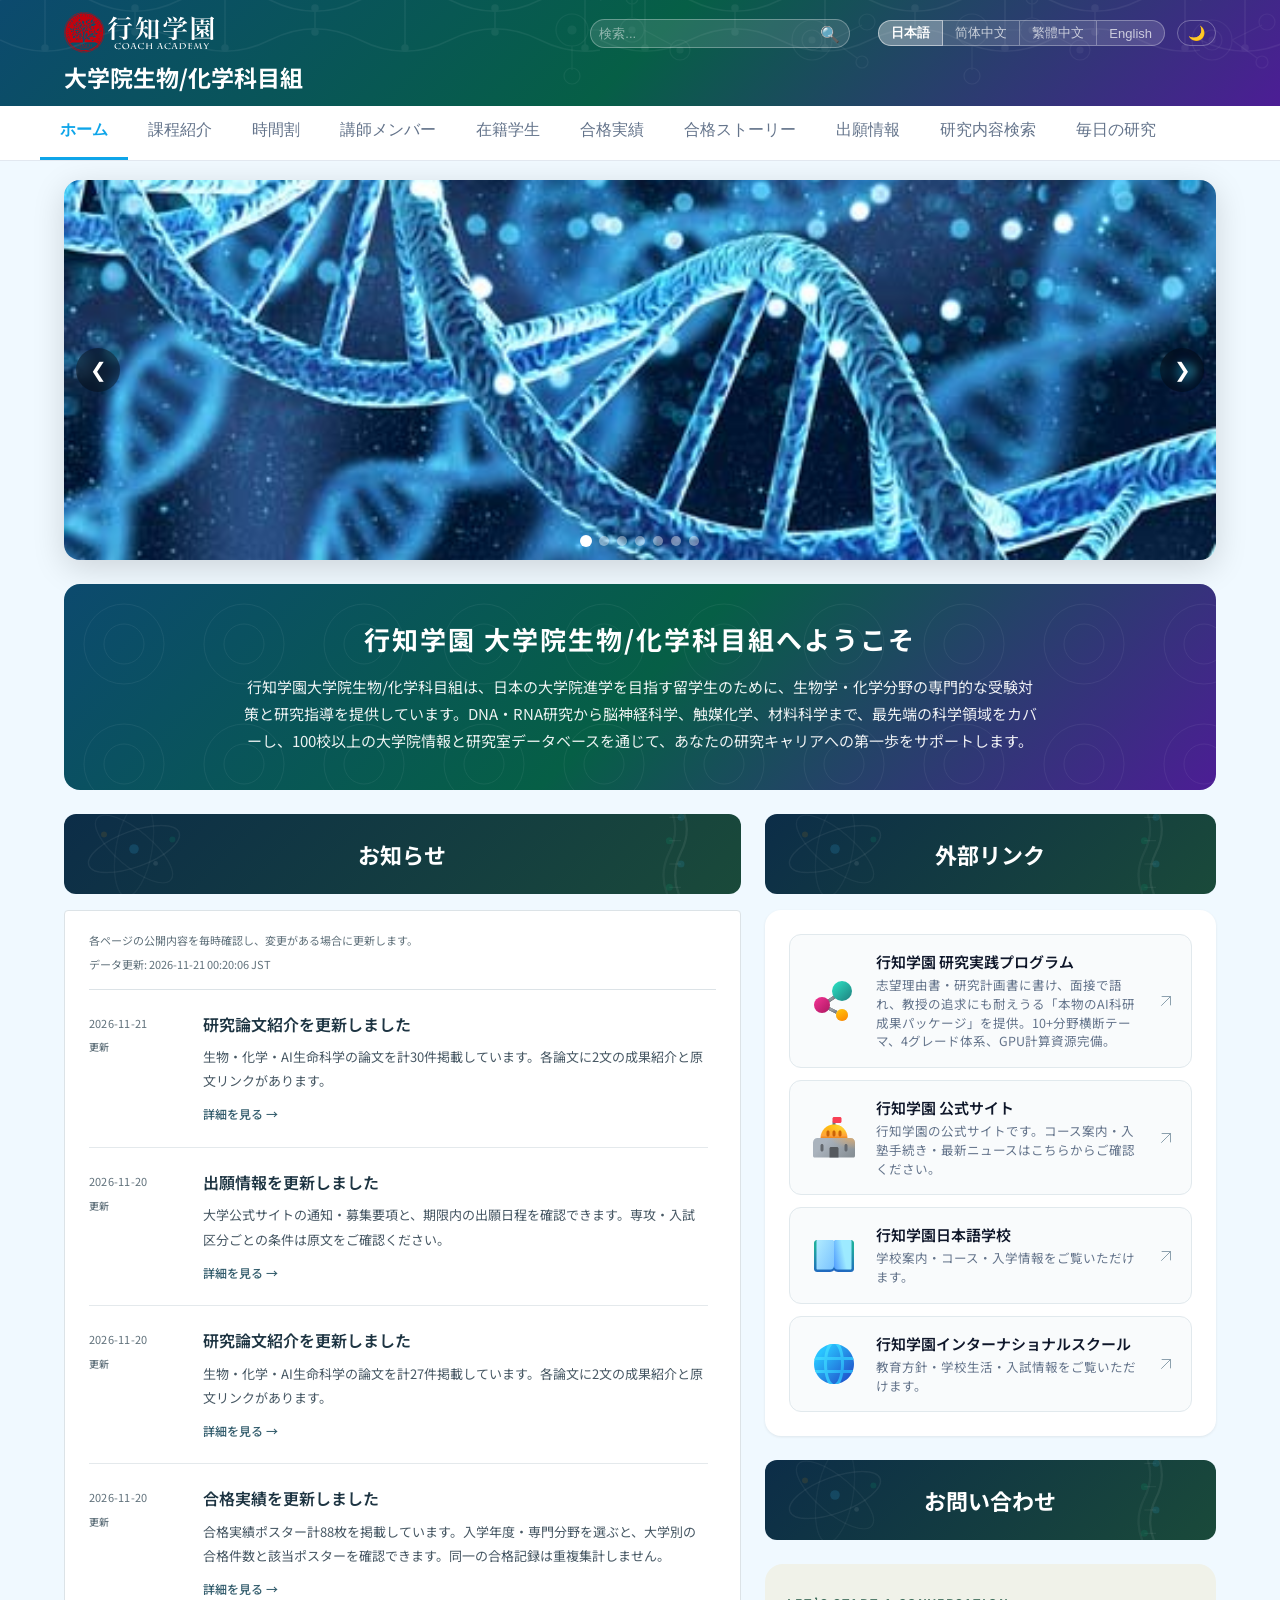
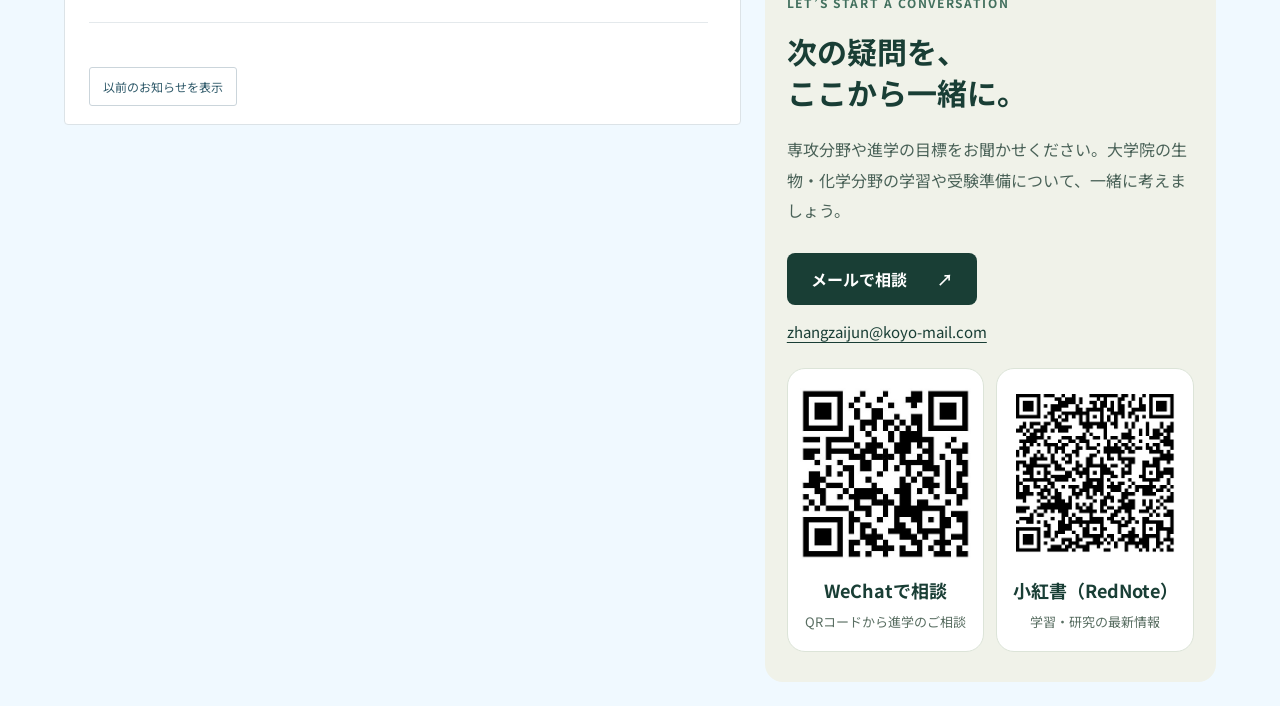
==== index.html @ c748a895 "Add consultation contacts below home external links" ====
<!DOCTYPE html>
<html lang="ja"><head><meta charset="utf-8"/><meta content="width=device-width,initial-scale=1.0" name="viewport"/><title>行知学園 大学院生物/化学科目組｜行知学园 日本理科大学院升学</title><meta name="description" content="行知学園（行知学园・Coach Academy）大学院生物/化学科目組は、日本の大学院進学を目指す留学生に、生物学・化学分野の受験対策と研究指導を提供しています。大学院・研究室情報、出願情報、合格実績を掲載。"/><link rel="canonical" href="https://daigakuin.coach-ai-assist.com/"/><meta property="og:type" content="website"/><meta property="og:site_name" content="行知学園 大学院生物/化学科目組"/><meta property="og:title" content="行知学園 大学院生物/化学科目組｜行知学园 日本理科大学院升学"/><meta property="og:description" content="行知学園（行知学园・Coach Academy）大学院生物/化学科目組は、日本の大学院進学を目指す留学生に、生物学・化学分野の受験対策と研究指導を提供しています。大学院・研究室情報、出願情報、合格実績を掲載。"/><meta property="og:url" content="https://daigakuin.coach-ai-assist.com/"/><meta property="og:locale" content="ja_JP"/><script type="application/ld+json">{"@context":"https://schema.org","@graph":[{"@type":"EducationalOrganization","@id":"https://coach-ac.co.jp/#organization","name":"行知学園","alternateName":["行知学园","Coach Academy"],"url":"https://coach-ac.co.jp/"},{"@type":"WebSite","@id":"https://daigakuin.coach-ai-assist.com/#website","name":"行知学園 大学院生物/化学科目組","alternateName":["行知学园大学院生物/化学科目组","行知学园 理科大学院","Coach Academy Graduate School Biology and Chemistry"],"url":"https://daigakuin.coach-ai-assist.com/","inLanguage":["ja","zh-CN","zh-TW","en"],"publisher":{"@id":"https://coach-ac.co.jp/#organization"}}]}</script><script async="" src="https://www.googletagmanager.com/gtag/js?id=G-49N4CREXRT"></script><script>window.dataLayer=window.dataLayer||[];function gtag(){dataLayer.push(arguments);}gtag('js',new Date());gtag('config','G-49N4CREXRT');</script><link href="https://fonts.googleapis.com" rel="preconnect"/><link crossorigin="" href="https://fonts.gstatic.com" rel="preconnect"/><link href="https://fonts.googleapis.com/css2?family=Noto+Sans+JP:wght@400;500;600;700&amp;family=Noto+Sans+SC:wght@400;500;600;700&amp;family=Noto+Sans+TC:wght@400;500;600;700&amp;display=swap" rel="stylesheet"/><style>*{margin:0;padding:0;box-sizing:border-box}body{font-family:"Noto Sans JP","Hiragino Kaku Gothic ProN","Yu Gothic","Meiryo",sans-serif;background:#f0f9ff;color:#1f2937;font-size:16px;padding-top:156px}.site-header{background:linear-gradient(135deg,#0c4a6e 0%,#065f46 50%,#4c1d95 100%);padding:12px calc(max(24px,(100vw - 1200px)/2 + 24px));display:flex;flex-wrap:wrap;align-items:center;position:fixed;top:0;left:0;right:0;z-index:100}
.site-header::before{content:'';position:absolute;top:-20px;left:0;width:100%;height:140%;pointer-events:none;opacity:.06;overflow:hidden;background-image:url("data:image/svg+xml,%3Csvg xmlns='http://www.w3.org/2000/svg' width='600' height='80' viewBox='0 0 600 80'%3E%3Cg fill='none' stroke='white' stroke-width='1.5'%3E%3Cpath d='M0,20 C30,5 60,5 90,20 C120,35 150,35 180,20 C210,5 240,5 270,20 C300,35 330,35 360,20 C390,5 420,5 450,20 C480,35 510,35 540,20 C570,5 600,5 630,20'/%3E%3Cpath d='M0,60 C30,75 60,75 90,60 C120,45 150,45 180,60 C210,75 240,75 270,60 C300,45 330,45 360,60 C390,75 420,75 450,60 C480,45 510,45 540,60 C570,75 600,75 630,60'/%3E%3Cline x1='45' y1='12' x2='45' y2='68'/%3E%3Cline x1='135' y1='28' x2='135' y2='52'/%3E%3Cline x1='225' y1='12' x2='225' y2='68'/%3E%3Cline x1='315' y1='28' x2='315' y2='52'/%3E%3Cline x1='405' y1='12' x2='405' y2='68'/%3E%3Cline x1='495' y1='28' x2='495' y2='52'/%3E%3Cline x1='585' y1='12' x2='585' y2='68'/%3E%3Ccircle cx='45' cy='12' r='3' fill='white'/%3E%3Ccircle cx='45' cy='68' r='3' fill='white'/%3E%3Ccircle cx='135' cy='28' r='3' fill='white'/%3E%3Ccircle cx='135' cy='52' r='3' fill='white'/%3E%3Ccircle cx='225' cy='12' r='3' fill='white'/%3E%3Ccircle cx='225' cy='68' r='3' fill='white'/%3E%3Ccircle cx='315' cy='28' r='3' fill='white'/%3E%3Ccircle cx='315' cy='52' r='3' fill='white'/%3E%3Ccircle cx='405' cy='12' r='3' fill='white'/%3E%3Ccircle cx='405' cy='68' r='3' fill='white'/%3E%3Ccircle cx='495' cy='28' r='3' fill='white'/%3E%3Ccircle cx='495' cy='52' r='3' fill='white'/%3E%3Ccircle cx='585' cy='12' r='3' fill='white'/%3E%3Ccircle cx='585' cy='68' r='3' fill='white'/%3E%3C/g%3E%3C/svg%3E");background-repeat:repeat-x;background-size:600px 80px}
.site-header::after{content:'';position:absolute;top:-10px;right:0;width:60%;height:140%;pointer-events:none;opacity:.05;overflow:hidden;background-image:url("data:image/svg+xml,%3Csvg xmlns='http://www.w3.org/2000/svg' width='400' height='100' viewBox='0 0 400 100'%3E%3Cg fill='none' stroke='white' stroke-width='1.2'%3E%3Ccircle cx='60' cy='40' r='16'/%3E%3Ccircle cx='60' cy='40' r='4' fill='white'/%3E%3Cline x1='76' y1='40' x2='110' y2='40'/%3E%3Ccircle cx='120' cy='40' r='12'/%3E%3Ccircle cx='120' cy='40' r='3' fill='white'/%3E%3Cline x1='120' y1='28' x2='120' y2='10'/%3E%3Ccircle cx='120' cy='8' r='6'/%3E%3Cline x1='132' y1='40' x2='160' y2='55'/%3E%3Ccircle cx='168' cy='60' r='10'/%3E%3Ccircle cx='168' cy='60' r='3' fill='white'/%3E%3Cline x1='60' y1='56' x2='60' y2='80'/%3E%3Ccircle cx='60' cy='86' r='8'/%3E%3Ccircle cx='300' cy='50' r='20'/%3E%3Ccircle cx='300' cy='50' r='10'/%3E%3Ccircle cx='300' cy='50' r='3' fill='white'/%3E%3Cline x1='320' y1='50' x2='350' y2='35'/%3E%3Ccircle cx='355' cy='32' r='8'/%3E%3Cline x1='320' y1='50' x2='345' y2='68'/%3E%3Ccircle cx='350' cy='72' r='6'/%3E%3C/g%3E%3C/svg%3E");background-repeat:repeat-x;background-size:400px 100px}
.site-header-logo{height:42px;flex-shrink:0;position:relative;z-index:1}.site-header-logo img{height:100%;width:auto}
.site-title{color:#fff;font-size:23px;font-weight:700;white-space:nowrap;position:relative;z-index:1;width:100%;order:10;margin-top:6px;flex-shrink:0}
.site-header-right{display:flex;align-items:center;gap:12px;margin-left:auto;flex-shrink:0;position:relative;z-index:1}.lang-toggle-group{display:flex;gap:0}.lang-toggle{background:rgba(255,255,255,.15);color:rgba(255,255,255,.7);border:1px solid rgba(255,255,255,.3);padding:3px 12px;cursor:pointer;font-size:13px;transition:all .2s}.lang-toggle:first-child{border-radius:20px 0 0 20px}.lang-toggle:last-child{border-radius:0 20px 20px 0}.lang-toggle:not(:first-child){border-left:none}.lang-toggle.active{background:rgba(255,255,255,.35);color:#fff;font-weight:600;border-color:rgba(255,255,255,.5)}.nav-search-wrap{display:flex;align-items:center;position:relative}.nav-search-box{position:relative;display:flex;align-items:center}.nav-search-input{width:260px;padding:6px 19px 6px 8px;border:1px solid rgba(255,255,255,.3);border-radius:20px;font-size:13px;background:rgba(255,255,255,.12);color:#fff;transition:all .25s;outline:none}.nav-search-input::placeholder{color:rgba(255,255,255,.5)}.nav-search-input:focus{border-color:rgba(255,255,255,.5);background:rgba(255,255,255,.2);width:260px}.nav-search-icon{position:absolute;right:8px;top:50%;transform:translateY(-50%);color:rgba(255,255,255,.5);pointer-events:none;font-size:13px}.nav-search-clear{position:absolute;right:32px;top:50%;transform:translateY(-50%);color:rgba(255,255,255,.5);cursor:pointer;font-size:14px;display:none;background:none;border:none;padding:2px}.nav-search-clear.visible{display:block}.search-results-panel{display:none;position:fixed;top:156px;right:24px;width:480px;max-height:70vh;background:#fff;border-radius:12px;box-shadow:0 8px 32px rgba(0,0,0,.15);z-index:200;overflow:hidden}.search-results-panel.active{display:block}.search-results-header{padding:12px 16px;background:#f8fafc;border-bottom:1px solid #e2e8f0;display:flex;justify-content:space-between;align-items:center;font-size:14px;color:#64748b}.search-results-body{max-height:55vh;overflow-y:auto;padding:8px}.search-result-item{padding:12px 14px;border-radius:8px;cursor:pointer;transition:background .15s;border-left:3px solid transparent}.search-result-item:hover{background:#f0f9ff;border-left-color:#0ea5e9}.search-result-title{font-size:15px;font-weight:600;color:#0c4a6e}.search-result-sub{font-size:13px;color:#64748b;margin-top:2px}.search-result-tag{display:inline-block;font-size:11px;padding:2px 8px;border-radius:8px;margin-right:4px}.search-result-tag.tab-tag{background:#e0f2fe;color:#0369a1}.search-google-btn{display:flex;align-items:center;justify-content:center;gap:8px;padding:12px 16px;background:#f8fafc;border-top:1px solid #e2e8f0;cursor:pointer;color:#0369a1;font-size:14px;font-weight:500;transition:background .15s}.search-google-btn:hover{background:#e0f2fe}.search-no-result{padding:24px;text-align:center;color:#94a3b8;font-size:15px}.nav-bar{background:#fff;border-bottom:1px solid #e2e8f0;display:flex;justify-content:center;align-items:center;position:fixed;top:104px;left:0;right:0;z-index:99;padding:0 24px}.nav-inner{display:flex;align-items:center;width:100%;max-width:1200px}.nav-tab{padding:16px 20px;border:none;background:none;cursor:pointer;font-size:16px;color:#64748b;border-bottom:3px solid transparent;white-space:nowrap;transition:color .2s}.nav-tab.active{color:#0ea5e9;border-bottom-color:#0ea5e9;font-weight:600}.section{display:none;padding:24px;max-width:1200px;margin:0 auto}.section.active{display:block}.section-hero{background:linear-gradient(135deg,#0ea5e9,#10b981);color:#fff;padding:40px 24px;text-align:center;border-radius:16px;margin-bottom:24px}.section-hero h2{font-size:32px}.sub-tabs{display:flex;gap:8px;margin-bottom:0;position:sticky;top:156px;z-index:50;background:#f0f9ff;padding:12px 0 8px;margin-left:-24px;margin-right:-24px;padding-left:24px;padding-right:24px}.sub-tab{padding:10px 24px;border:2px solid #e2e8f0;background:#fff;border-radius:20px;cursor:pointer;font-size:16px}.sub-tab.active{background:#0ea5e9;color:#fff;border-color:#0ea5e9}.info-card{background:#fff;border-radius:12px;padding:24px;margin-bottom:16px;box-shadow:0 1px 3px rgba(0,0,0,.08)}.info-card h3{font-size:20px;color:#0c4a6e;margin-bottom:12px}.info-card p{color:#475569;line-height:1.7;font-size:16px}.info-grid{display:grid;grid-template-columns:repeat(auto-fit,minmax(250px,1fr));gap:16px;margin-top:16px}.info-box{background:#f0f9ff;padding:16px;border-radius:10px;border-left:4px solid #0ea5e9}.info-box.green{background:#f0fdf4;border-left-color:#10b981}.info-box.purple{background:#faf5ff;border-left-color:#8b5cf6}.info-box.amber{background:#fffbeb;border-left-color:#f59e0b}.info-box-title{font-weight:600;color:#0c4a6e;margin-bottom:8px;font-size:15px}.course-list{display:flex;flex-wrap:wrap;gap:8px;margin-top:12px}.course-chip{background:#e0f2fe;color:#0369a1;padding:8px 16px;border-radius:16px;font-size:15px}.schedule-group{margin-bottom:24px}.schedule-group-title{font-size:18px;color:#0c4a6e;padding:10px 16px;background:#e0f2fe;border-radius:8px;margin-bottom:8px}.schedule-table{width:100%;border-collapse:collapse;background:#fff;overflow:hidden}.schedule-table th{background:#0ea5e9;color:#fff;padding:12px 14px;text-align:left;font-size:15px}.schedule-table td{padding:10px 14px;border-bottom:1px solid #f1f5f9;font-size:15px}.app-controls{background:#f0f9ff;padding:14px 16px;border-radius:12px;margin-bottom:16px;position:sticky;top:156px;z-index:50}.search-input{width:100%;padding:12px 18px;border:2px solid #bae6fd;border-radius:10px;font-size:16px;margin-bottom:12px}.search-input:focus{outline:none;border-color:#0ea5e9}.filter-row{display:flex;gap:8px;flex-wrap:wrap;margin-bottom:8px}.filter-btn{padding:8px 16px;border:1px solid #e2e8f0;background:#fff;border-radius:16px;cursor:pointer;font-size:15px}.filter-btn.active{background:#0ea5e9;color:#fff;border-color:#0ea5e9}.sort-row{display:flex;gap:8px;align-items:center;font-size:15px;color:#64748b}.sort-btn{padding:6px 14px;border:1px solid #e2e8f0;background:#fff;border-radius:12px;cursor:pointer;font-size:14px}.sort-btn.active{background:#0c4a6e;color:#fff}.cards-grid{display:grid;grid-template-columns:repeat(3,1fr);gap:16px}.app-card{background:#fff;border-radius:12px;padding:20px;cursor:pointer;border-left:4px solid #0ea5e9;box-shadow:0 1px 3px rgba(0,0,0,.06);transition:all .2s;position:relative}.app-card-upd{position:absolute;top:10px;right:10px;font-size:11px;background:#dcfce7;color:#166534;padding:2px 8px;border-radius:8px;cursor:default}.app-card-upd:hover .upd-tooltip{display:block}.upd-tooltip{display:none;position:absolute;top:100%;right:0;margin-top:4px;background:#1e293b;color:#fff;font-size:11px;padding:4px 10px;border-radius:6px;white-space:nowrap;z-index:10}.app-card:hover{box-shadow:0 4px 12px rgba(0,0,0,.1);transform:translateY(-2px)}.app-card.pinned{border-left-color:#f59e0b;background:linear-gradient(135deg,#fffbeb,#fff 40%)}.app-card-uni{font-size:20px;font-weight:700;color:#0c4a6e}.app-card-dept{font-size:15px;color:#64748b;margin:4px 0 8px}.app-card-tags{display:flex;gap:6px;flex-wrap:wrap;margin-bottom:10px}.app-card-tag{font-size:13px;padding:4px 10px;border-radius:10px}.tag-cat{background:#e0f2fe;color:#0369a1}.tag-exam{background:#faf5ff;color:#6d28d9}.tag-type{background:#f0fdf4;color:#166534}.app-card-deadline{font-size:15px;color:#64748b}.app-card-deadline strong{color:#0ea5e9}.pin-badge{font-size:12px;background:#fef3c7;color:#92400e;padding:2px 8px;border-radius:10px;margin-left:8px}.result-bar{font-size:16px;color:#64748b;margin-bottom:12px}.modal-overlay{display:none;position:fixed;inset:0;background:rgba(0,0,0,.5);z-index:200;justify-content:center;align-items:center;padding:20px;overflow-y:auto}.modal-overlay.active{display:flex}.modal-container{background:#fff;border-radius:16px;max-width:900px;width:100%;max-height:90vh;display:flex;flex-direction:column;overflow:hidden}.modal-head{background:linear-gradient(135deg,#0c4a6e,#065f46);color:#fff;padding:20px 24px;border-radius:16px 16px 0 0;display:flex;justify-content:space-between;align-items:flex-start;flex-shrink:0;position:sticky;top:0;z-index:10}.modal-uni{font-size:22px;font-weight:700}.modal-dept{font-size:16px;opacity:.85;margin-top:4px}.modal-close{background:none;border:none;color:#fff;font-size:24px;cursor:pointer}.modal-body{padding:20px 24px;overflow-y:auto;flex:1}.modal-footer{flex-shrink:0;padding:16px 24px;border-top:1px solid #e2e8f0;background:#fff;border-radius:0 0 16px 16px}.modal-section{margin-bottom:20px}.modal-section-title{font-size:17px;font-weight:600;color:#0c4a6e;margin-bottom:10px;padding-bottom:6px;border-bottom:2px solid #e0f2fe}.modal-grid{display:grid;grid-template-columns:repeat(auto-fill,minmax(120px,1fr));gap:10px}.modal-date-item{text-align:center;padding:8px;background:#f8fafc;border-radius:8px}.modal-date-label{font-size:13px;color:#94a3b8}.modal-date-value{font-size:16px;font-weight:600;color:#0c4a6e;margin-top:4px}.requirement-text{padding:12px 16px;border-radius:8px;font-size:16px;line-height:1.6}.language-circles{display:flex;gap:8px;margin-top:8px}.lang-circle{padding:6px 14px;border-radius:12px;font-size:14px;background:#fee2e2;color:#991b1b}.lang-circle.available{background:#dcfce7;color:#166534}.checklist{display:flex;flex-wrap:wrap;gap:8px}.checklist-item{display:flex;align-items:center;gap:6px;padding:8px 14px;background:#f8fafc;border-radius:8px;font-size:15px}.checklist-icon{width:20px;height:20px;border-radius:50%;display:flex;align-items:center;justify-content:center;font-size:11px;font-weight:700}.checklist-icon.yes{background:#dcfce7;color:#166534}.checklist-icon.no{background:#fee2e2;color:#991b1b}.link-button{background:linear-gradient(135deg,#0ea5e9,#0369a1);color:#fff;border:none;padding:14px 24px;border-radius:10px;cursor:pointer;font-size:16px;width:100%}.modal-lang-bar{flex-shrink:0;padding:12px 24px;background:#f8fafc;border-bottom:1px solid #e2e8f0;display:flex;justify-content:center}.lang-toggle-wrap{display:flex;justify-content:center;margin-bottom:0}.lang-btn{padding:8px 18px;border:1px solid #e2e8f0;background:#fff;cursor:pointer;font-size:15px}.lang-btn:first-child{border-radius:8px 0 0 8px}.lang-btn:last-child{border-radius:0 8px 8px 0}.lang-btn.active{background:#0ea5e9;color:#fff;border-color:#0ea5e9}.ref-section{background:#fffbeb;border-radius:10px;padding:16px}.ref-notice{font-size:12px;color:#92400e;margin-bottom:10px}.exam-req-list,.app-list{display:flex;flex-direction:column;gap:6px}.exam-req-item,.app-list-item,.app-doc-item{font-size:15px;line-height:1.6;padding:4px 0}.app-list-num{display:inline-block;width:22px;height:22px;background:#e0f2fe;color:#0369a1;border-radius:50%;text-align:center;line-height:22px;font-size:11px;margin-right:8px}.app-doc-icon{margin-right:6px}.app-doc-item.optional{color:#94a3b8}.notice-list{display:flex;flex-direction:column;gap:12px}.notice-item{background:#fff;border-radius:12px;padding:16px 20px;box-shadow:0 1px 3px rgba(0,0,0,.08);border-left:4px solid #0ea5e9;transition:all .2s}.notice-item:hover{box-shadow:0 4px 12px rgba(0,0,0,.1)}.notice-item.new{border-left-color:#f59e0b;background:linear-gradient(135deg,#fffbeb,#fff 30%)}.notice-date{font-size:13px;color:#94a3b8;margin-bottom:4px}.notice-title{font-size:16px;font-weight:600;color:#0c4a6e;margin-bottom:6px}.notice-body{font-size:14px;color:#475569;line-height:1.6}.notice-tag{display:inline-block;font-size:11px;padding:2px 8px;border-radius:8px;margin-right:6px;margin-bottom:4px}.notice-tag.update{background:#dcfce7;color:#166534}.notice-tag.new{background:#fef3c7;color:#92400e}.notice-tag.info{background:#e0f2fe;color:#0369a1}.exam-flow{display:flex;align-items:stretch;gap:0;margin:16px 0;overflow-x:auto;padding-bottom:8px}.exam-flow-step{flex:1;min-width:120px;text-align:center;position:relative;padding:12px 16px 12px 8px;display:flex;flex-direction:column;align-items:center}.exam-flow-step::after{content:"\2192";position:absolute;right:-4px;top:50%;transform:translateY(-50%);color:#0ea5e9;font-size:22px;font-weight:700;z-index:1}.exam-flow-step:last-child::after{display:none}.exam-flow-icon{font-size:28px;margin-bottom:6px}.exam-flow-title{font-size:14px;font-weight:600;color:#0c4a6e;margin-bottom:4px}.exam-flow-date{font-size:13px;color:#0ea5e9;font-weight:600;margin-bottom:6px}.exam-flow-desc{font-size:13px;color:#475569;line-height:1.5}.service-grid{display:grid;grid-template-columns:repeat(auto-fill,minmax(280px,1fr));gap:12px;margin-top:16px}.service-item{background:#fff;border-radius:10px;padding:16px;border-left:4px solid #0ea5e9;box-shadow:0 1px 3px rgba(0,0,0,.06);display:flex;align-items:flex-start;gap:12px}.service-item .svc-num{width:28px;height:28px;background:#0ea5e9;color:#fff;border-radius:50%;display:flex;align-items:center;justify-content:center;font-weight:700;font-size:14px;flex-shrink:0}.service-item .svc-text{font-size:15px;font-weight:600;color:#0c4a6e}.annual-plan{overflow-x:auto;padding:16px 0}.ap-timeline{position:relative;min-width:900px}.ap-months{display:flex;align-items:center;border-bottom:2px solid #94a3b8;padding-bottom:8px;margin-bottom:12px}.ap-month{flex:1;text-align:center;font-size:13px;font-weight:600;color:#475569;position:relative}.ap-month::after{content:'';position:absolute;bottom:-10px;left:50%;width:8px;height:8px;background:#94a3b8;border-radius:50%;transform:translateX(-50%)}.ap-month.exam{color:#dc2626;font-weight:700;font-size:14px}.ap-month.exam::after{background:#dc2626}.ap-rows{display:flex;flex-direction:column;gap:6px}.ap-row{display:flex;align-items:center;height:28px;position:relative}.ap-bar{position:absolute;height:22px;border-radius:11px;font-size:11px;font-weight:500;display:flex;align-items:center;justify-content:center;color:#fff;white-space:nowrap;padding:0 8px}.ap-bar.gray{background:#9ca3af}.ap-bar.blue{background:#0ea5e9}.ap-bar.green{background:#10b981}.ap-bar.purple{background:#8b5cf6}.ap-bar.amber{background:#f59e0b}.ap-bar.red{background:#ef4444}.ap-bar.outline{background:#fff;border:1.5px solid #94a3b8;color:#475569}.ap-bar.pink{background:#ec4899}.ap-section-label{font-size:11px;color:#64748b;margin:8px 0 4px;font-weight:600}.story-tabs{display:flex;gap:8px;margin-bottom:20px;position:sticky;top:156px;z-index:50;background:#f0f9ff;padding:12px 0 8px;margin-left:-24px;margin-right:-24px;padding-left:24px;padding-right:24px}.story-tab{padding:10px 24px;border:2px solid #e2e8f0;background:#fff;border-radius:20px;cursor:pointer;font-size:16px}.story-tab.active{background:#0ea5e9;color:#fff;border-color:#0ea5e9}.articles-grid{display:grid;grid-template-columns:repeat(auto-fill,minmax(min(320px,100%),1fr));gap:16px}.article-card{background:#fff;border-radius:12px;overflow:hidden;box-shadow:0 1px 3px rgba(0,0,0,.08);transition:all .2s;cursor:pointer;text-decoration:none;color:inherit;display:block;max-width:100%}.article-card:hover{box-shadow:0 4px 12px rgba(0,0,0,.12);transform:translateY(-2px)}.article-card-body{padding:16px}.article-card-title{font-size:16px;font-weight:600;color:#0c4a6e;margin-bottom:8px;line-height:1.5}.article-card-desc{font-size:13px;color:#64748b;line-height:1.5}.article-card-icon{font-size:32px;text-align:center;padding:20px;background:linear-gradient(135deg,#f0f9ff,#e0f2fe)}.videos-grid{display:grid;grid-template-columns:repeat(auto-fill,minmax(360px,1fr));gap:20px}.video-card{background:#fff;border-radius:12px;overflow:hidden;box-shadow:0 1px 3px rgba(0,0,0,.08)}.video-card iframe{width:100%;aspect-ratio:16/9;border:none}.video-card-body{padding:12px 16px}.video-card-title{font-size:15px;font-weight:600;color:#0c4a6e}
.dark-toggle{background:none;border:1px solid rgba(255,255,255,.3);color:#fff;padding:4px 10px;border-radius:16px;cursor:pointer;font-size:14px;position:relative;z-index:1}
body.dark{background:#0f172a;color:#e2e8f0}
body.dark .info-card,body.dark .app-card,body.dark .instructor-card,body.dark .honor-card,body.dark .notice-item,body.dark .article-card,body.dark .video-card,body.dark .service-item,body.dark .modal-container,body.dark .modal-body,body.dark .modal-footer{background:#1e293b;color:#e2e8f0}
body.dark .nav-bar{background:#1e293b;border-color:#334155}
body.dark .sub-tabs,body.dark .story-tabs,body.dark .app-controls,body.dark .chip-row{background:#0f172a}
body.dark #research-main-tabs,body.dark #research-bio-filters,body.dark #research-chem-filters{background:#0f172a}
body.dark .sub-tab,body.dark .story-tab,body.dark .filter-btn,body.dark .sort-btn,body.dark .chip,body.dark .lang-btn{background:#1e293b;color:#e2e8f0;border-color:#334155}
body.dark .nav-tab{color:#94a3b8}
body.dark .nav-tab.active{color:#38bdf8}
body.dark .section-hero{opacity:.9}
body.dark .schedule-table td{border-color:#334155;color:#e2e8f0}
body.dark .app-card-uni,body.dark .info-card h3,body.dark .instructor-name,body.dark .modal-section-title,body.dark .article-card-title,body.dark .video-card-title,.dark .notice-title{color:#38bdf8}
body.dark .search-input{background:#1e293b;color:#e2e8f0;border-color:#334155}
body.dark .modal-lang-bar{background:#1e293b;border-color:#334155}
body.dark .modal-head{opacity:.95}
body.dark .checklist-item{background:#1e293b}

.card-bottom-row{display:flex;align-items:center;justify-content:space-between;margin-top:8px}
.countdown{font-size:12px;color:#ef4444;font-weight:600;margin-top:4px}
.compare-bar{position:fixed;bottom:0;left:0;right:0;background:#1e293b;color:#fff;padding:12px 24px;display:none;align-items:center;justify-content:center;gap:16px;z-index:300;box-shadow:0 -4px 12px rgba(0,0,0,.2)}
.compare-bar.active{display:flex}
.compare-bar button{padding:8px 20px;border-radius:8px;border:none;cursor:pointer;font-size:14px;font-weight:600}
.compare-bar .compare-go{background:#0ea5e9;color:#fff}
.compare-bar .compare-clear{background:#475569;color:#fff}
.compare-modal{display:none;position:fixed;inset:0;background:rgba(0,0,0,.6);z-index:400;justify-content:center;align-items:center;padding:20px}
.compare-modal.active{display:flex}
.compare-table-wrap{background:#fff;border-radius:16px;max-width:95vw;max-height:85vh;overflow:auto;padding:24px}
body.dark .compare-table-wrap{background:#1e293b}
.compare-table{border-collapse:collapse;width:100%;min-width:600px}
.compare-table th{background:#0c4a6e;color:#fff;padding:10px 14px;text-align:left;font-size:14px;position:sticky;top:0}
.compare-table td{padding:10px 14px;border-bottom:1px solid #e2e8f0;font-size:14px;vertical-align:top}
body.dark .compare-table td{border-color:#334155}
.instructor-grid{display:grid;grid-template-columns:repeat(auto-fill,minmax(280px,1fr));gap:16px}.instructor-card{background:#fff;border-radius:12px;padding:20px;box-shadow:0 1px 3px rgba(0,0,0,.06)}.instructor-card.featured{border:2px solid #f59e0b;background:linear-gradient(135deg,#fffbeb,#fff);grid-column:1/-1}.instructor-name{font-size:20px;font-weight:700;color:#0c4a6e}.instructor-uni{font-size:15px;color:#64748b;margin-top:4px}.instructor-bio{font-size:15px;color:#475569;margin-top:8px;line-height:1.6}.honor-grid{display:grid;grid-template-columns:repeat(auto-fill,minmax(200px,1fr));gap:16px}.honor-card{background:#fff;border-radius:12px;overflow:hidden;box-shadow:0 1px 3px rgba(0,0,0,.06);text-align:center}.honor-img{width:100%;height:200px;object-fit:cover}.honor-name{font-weight:600;padding:10px;color:#0c4a6e;font-size:16px}.honor-uni{font-size:14px;color:#64748b;padding:0 8px 12px}.empty-msg{text-align:center;padding:40px;color:#94a3b8;font-size:18px}.chip-row{display:flex;gap:6px;margin-bottom:12px;position:sticky;top:220px;z-index:49;background:#f0f9ff;padding:8px 0 8px;margin-left:-24px;margin-right:-24px;padding-left:24px;padding-right:24px}.chip{padding:7px 14px;border:1px solid #e2e8f0;background:#fff;border-radius:14px;cursor:pointer;font-size:14px}.chip.active{background:#0ea5e9;color:#fff;border-color:#0ea5e9}
.course-hero{background:linear-gradient(135deg,#0c4a6e,#065f46);color:#fff;padding:32px 28px;border-radius:16px;margin-bottom:28px;position:relative;overflow:hidden}
.course-hero::after{display:none}
.course-hero h3{font-size:30px;margin-bottom:4px;position:relative;z-index:1}
.course-hero .subtitle{font-size:14px;opacity:.7;margin-bottom:16px;position:relative;z-index:1}
.course-hero p{font-size:17px;line-height:1.8;text-align:justify}
.highlights-row{display:grid;grid-template-columns:repeat(4,1fr);gap:16px;margin-bottom:28px}

.highlight-card{background:#fff;border-radius:14px;padding:20px;box-shadow:0 2px 8px rgba(0,0,0,.05);text-align:center;transition:transform .2s}
.highlight-card:hover{transform:translateY(-3px);box-shadow:0 6px 16px rgba(0,0,0,.1)}
.highlight-icon{font-size:28px;margin-bottom:10px}
.highlight-label{font-size:15px;font-weight:600;color:#0c4a6e;margin-bottom:8px}
.highlight-text{font-size:14px;color:#475569;line-height:1.6}
.courses-section{margin-bottom:28px}
.courses-section h4{font-size:18px;color:#0c4a6e;margin-bottom:16px;padding-left:12px;border-left:4px solid #0ea5e9}
.course-grid{display:grid;grid-template-columns:repeat(auto-fill,minmax(280px,1fr));gap:14px}
.course-item{background:#fff;border-radius:12px;padding:18px 20px;box-shadow:0 1px 4px rgba(0,0,0,.06);border-top:3px solid #0ea5e9;transition:all .2s}
.course-item:hover{box-shadow:0 4px 12px rgba(0,0,0,.1);transform:translateY(-2px)}
.course-item.past-q{border-top-color:#10b981}
.course-item-name{font-size:17px;font-weight:600;color:#0c4a6e;margin-bottom:8px}
.course-item-desc{font-size:15px;color:#64748b;line-height:1.7}

.students-container{max-width:800px;margin:0 auto}
.students-banner{background:linear-gradient(135deg,#0c4a6e,#065f46);border-radius:20px;padding:48px 40px;color:#fff;text-align:center;margin-bottom:32px;position:relative;overflow:hidden}
.students-banner::before{content:'';position:absolute;top:-60px;right:-60px;width:200px;height:200px;background:rgba(255,255,255,.05);border-radius:50%}
.students-banner::after{content:'';position:absolute;bottom:-40px;left:-40px;width:160px;height:160px;background:rgba(255,255,255,.04);border-radius:50%}
.students-banner h3{font-size:22px;margin-bottom:8px;opacity:.85;font-weight:400}
.students-total{font-size:64px;font-weight:800;margin:12px 0}
.students-total-label{font-size:16px;opacity:.7}
.students-cards{display:grid;grid-template-columns:1fr 1fr;gap:20px}
.student-stat-card{background:#fff;border-radius:16px;padding:32px 24px;text-align:center;box-shadow:0 4px 16px rgba(0,0,0,.06);position:relative;overflow:hidden;transition:transform .2s}
.student-stat-card:hover{transform:translateY(-4px);box-shadow:0 8px 24px rgba(0,0,0,.1)}
.student-stat-card.bio{border-bottom:4px solid #0ea5e9}
.student-stat-card.bio .student-stat-icon{background:linear-gradient(135deg,#e0f2fe,#bae6fd);color:#0369a1}
.student-stat-card.chem{border-bottom:4px solid #8b5cf6}
.student-stat-card.chem .student-stat-icon{background:linear-gradient(135deg,#ede9fe,#ddd6fe);color:#6d28d9}
.student-stat-icon{width:56px;height:56px;border-radius:14px;display:flex;align-items:center;justify-content:center;font-size:28px;margin:0 auto 16px}
.student-stat-label{font-size:16px;font-weight:600;color:#334155;margin-bottom:8px}
.student-stat-num{font-size:48px;font-weight:800;line-height:1}
.student-stat-card.bio .student-stat-num{color:#0ea5e9}
.student-stat-card.chem .student-stat-num{color:#8b5cf6}
.student-stat-unit{font-size:16px;color:#94a3b8;margin-top:4px}

.honor-img{cursor:pointer;transition:transform .2s}
.honor-img:hover{transform:scale(1.03)}
.lightbox-overlay{display:none;position:fixed;inset:0;background:rgba(0,0,0,.85);z-index:300;justify-content:center;align-items:center;cursor:pointer}
.lightbox-overlay.active{display:flex}
.lightbox-overlay img{max-width:90vw;max-height:90vh;object-fit:contain;border-radius:8px;box-shadow:0 8px 32px rgba(0,0,0,.4)}
.lightbox-close{position:fixed;top:20px;right:24px;color:#fff;font-size:32px;cursor:pointer;z-index:301;background:rgba(0,0,0,.4);width:44px;height:44px;border-radius:50%;display:flex;align-items:center;justify-content:center}

.nav-search-wrap{display:flex;align-items:center;margin-left:auto;padding:6px 16px 6px 0;gap:8px;flex-shrink:0;position:relative}
.nav-search-box{position:relative;display:flex;align-items:center}


.nav-search-icon{position:absolute;right:10px;top:50%;transform:translateY(-50%);color:#94a3b8;pointer-events:none;font-size:16px}
.nav-search-clear{position:absolute;right:32px;top:50%;transform:translateY(-50%);color:#94a3b8;cursor:pointer;font-size:14px;display:none;background:none;border:none;padding:2px}
.nav-search-clear.visible{display:block}
.search-results-panel{display:none;position:fixed;top:108px;right:16px;width:480px;max-height:70vh;background:#fff;border-radius:12px;box-shadow:0 8px 32px rgba(0,0,0,.15);z-index:200;overflow:hidden}
.search-results-panel.active{display:block}
.search-results-header{padding:12px 16px;background:#f8fafc;border-bottom:1px solid #e2e8f0;display:flex;justify-content:space-between;align-items:center;font-size:14px;color:#64748b}
.search-results-body{max-height:55vh;overflow-y:auto;padding:8px}
.search-result-item{padding:12px 14px;border-radius:8px;cursor:pointer;transition:background .15s;border-left:3px solid transparent}
.search-result-item:hover{background:#f0f9ff;border-left-color:#0ea5e9}
.search-result-title{font-size:15px;font-weight:600;color:#0c4a6e}
.search-result-sub{font-size:13px;color:#64748b;margin-top:2px}
.search-result-tag{display:inline-block;font-size:11px;padding:2px 8px;border-radius:8px;margin-right:4px}
.search-result-tag.tab-tag{background:#e0f2fe;color:#0369a1}
.search-google-btn{display:flex;align-items:center;justify-content:center;gap:8px;padding:12px 16px;background:#f8fafc;border-top:1px solid #e2e8f0;cursor:pointer;color:#0369a1;font-size:14px;font-weight:500;transition:background .15s}
.search-google-btn:hover{background:#e0f2fe}
.search-no-result{padding:24px;text-align:center;color:#94a3b8;font-size:15px}




@media(max-width:768px){
  .site-header{overflow-x:auto;overflow-y:hidden;-webkit-overflow-scrolling:touch;padding:12px 16px;flex-wrap:nowrap}
  .site-header::before,.site-header::after{display:none}
  .site-header-logo,.site-title,.site-header-right,.nav-search-wrap,.nav-search-box,.lang-toggle-group{flex-shrink:0}
  .site-header-logo{height:30px;width:30px;overflow:hidden}
  .site-title{position:static!important;left:auto!important;transform:none!important;font-size:18px!important;margin:0 12px!important}
  .nav-bar{overflow-x:auto;padding:0 8px}
  .nav-tab{padding:10px 14px;font-size:13px}
  .cards-grid{grid-template-columns:1fr}
  .info-grid{grid-template-columns:1fr}
  .highlights-row{grid-template-columns:repeat(2,1fr)}
}


/* ===== TIMELINE VIEW ===== */
.timeline-container{padding:20px 0;overflow-x:auto}
.timeline-controls{display:flex;gap:8px;margin-bottom:16px;flex-wrap:wrap;align-items:center}
.timeline-controls select,.timeline-controls input{padding:8px 14px;border:2px solid #bae6fd;border-radius:10px;font-size:14px;background:#fff}
.timeline-wrap{position:relative;min-height:400px}
.timeline-header{display:flex;border-bottom:2px solid #cbd5e1;padding-bottom:8px;margin-bottom:4px;position:sticky;top:0;background:#f0f9ff;z-index:5}
.timeline-month{flex:1;text-align:center;font-size:12px;font-weight:600;color:#475569;min-width:80px}
.timeline-row{display:flex;align-items:center;padding:6px 0;border-bottom:1px solid #f1f5f9;position:relative}
.timeline-row:hover{background:#f0f9ff}
.timeline-label{width:180px;flex-shrink:0;font-size:13px;font-weight:600;color:#0c4a6e;padding-right:8px;white-space:nowrap;overflow:hidden;text-overflow:ellipsis}
.timeline-bars{flex:1;display:flex;position:relative;height:28px;min-width:960px}
.timeline-bar{position:absolute;height:20px;border-radius:10px;font-size:10px;display:flex;align-items:center;justify-content:center;color:#fff;white-space:nowrap;cursor:pointer;transition:transform .15s;top:4px}
.timeline-bar:hover{transform:scaleY(1.3);z-index:2}
.timeline-bar.shutsugan{background:linear-gradient(135deg,#0ea5e9,#0284c7)}
.timeline-bar.hisshi{background:linear-gradient(135deg,#8b5cf6,#7c3aed)}
.timeline-bar.goukaku{background:linear-gradient(135deg,#10b981,#059669)}
.timeline-bar.mensetsu{background:linear-gradient(135deg,#f59e0b,#d97706)}
.timeline-legend{display:flex;gap:16px;margin-top:12px;flex-wrap:wrap}
.timeline-legend-item{display:flex;align-items:center;gap:6px;font-size:13px;color:#475569}
.timeline-legend-dot{width:14px;height:14px;border-radius:7px}
.timeline-conflict{background:#fef2f2;border:1px dashed #ef4444;border-radius:8px;padding:12px 16px;margin-top:12px}
.timeline-conflict-title{font-size:14px;font-weight:600;color:#dc2626;margin-bottom:6px}
.timeline-conflict-item{font-size:13px;color:#475569;padding:2px 0}
body.dark .timeline-header{background:#0f172a}
body.dark .timeline-row:hover{background:#1e293b}
body.dark .timeline-label{color:#38bdf8}
body.dark .timeline-conflict{background:#1e293b;border-color:#ef4444}

/* ===== STUDENT MESSAGES ===== */
.student-msg-section{margin-top:32px}
.student-msg-title{font-size:20px;font-weight:700;color:#0c4a6e;margin-bottom:16px;padding-left:12px;border-left:4px solid #0ea5e9}
.msg-grid{display:grid;grid-template-columns:repeat(auto-fill,minmax(300px,1fr));gap:16px}
.msg-card{background:#fff;border-radius:14px;padding:20px;box-shadow:0 2px 8px rgba(0,0,0,.06);border-top:3px solid #0ea5e9;transition:all .2s}
.msg-card:hover{transform:translateY(-2px);box-shadow:0 6px 16px rgba(0,0,0,.1)}
.msg-card.chem-msg{border-top-color:#8b5cf6}
.msg-avatar{width:40px;height:40px;border-radius:50%;background:linear-gradient(135deg,#0ea5e9,#10b981);display:flex;align-items:center;justify-content:center;color:#fff;font-weight:700;font-size:16px;margin-bottom:10px}
.msg-avatar.chem-avatar{background:linear-gradient(135deg,#8b5cf6,#ec4899)}
.msg-name{font-size:15px;font-weight:600;color:#0c4a6e}
.msg-info{font-size:12px;color:#94a3b8;margin-top:2px}
.msg-text{font-size:14px;color:#475569;line-height:1.7;margin-top:10px;padding:12px;background:#f8fafc;border-radius:8px;position:relative}
.msg-text::before{content:'\201C';font-size:28px;color:#0ea5e9;position:absolute;top:-4px;left:8px}
.msg-qa-section{margin-top:24px}
.msg-qa-title{font-size:17px;font-weight:600;color:#0c4a6e;margin-bottom:12px}
.qa-item{background:#fff;border-radius:12px;padding:16px 20px;margin-bottom:12px;box-shadow:0 1px 3px rgba(0,0,0,.06)}
.qa-q{font-size:15px;font-weight:600;color:#0c4a6e;margin-bottom:8px}
.qa-q::before{content:'Q. ';color:#0ea5e9}
.qa-a{font-size:14px;color:#475569;line-height:1.7;padding-left:16px;border-left:3px solid #e0f2fe}
.qa-a::before{content:'A. ';font-weight:600;color:#10b981}
body.dark .msg-card,.dark .qa-item{background:#1e293b;color:#e2e8f0}
body.dark .msg-text{background:#0f172a}
body.dark .msg-name,.dark .qa-q{color:#38bdf8}
body.dark .student-msg-title{color:#38bdf8}

/* ===== ENHANCED SEARCH FILTER TAGS ===== */
.search-eng-filters{display:flex;gap:6px;flex-wrap:wrap;margin-top:8px}
.eng-filter-btn{padding:6px 12px;border:1px solid #e2e8f0;background:#fff;border-radius:14px;cursor:pointer;font-size:13px;transition:all .2s}
.eng-filter-btn.active{background:#8b5cf6;color:#fff;border-color:#8b5cf6}
.eng-filter-btn:hover:not(.active){background:#f5f3ff}
body.dark .eng-filter-btn{background:#1e293b;color:#e2e8f0;border-color:#334155}

/* ===== EXAM CALENDAR ===== */
.calendar-container{margin-top:16px}
.cal-controls{display:flex;align-items:center;gap:12px;margin-bottom:16px}
.cal-nav-btn{padding:8px 16px;border:2px solid #e2e8f0;background:#fff;border-radius:10px;cursor:pointer;font-size:16px;font-weight:600}
.cal-nav-btn:hover{background:#f0f9ff}
.cal-month-label{font-size:20px;font-weight:700;color:#0c4a6e;min-width:160px;text-align:center}
.cal-export-btn{margin-left:auto;padding:8px 18px;background:linear-gradient(135deg,#0ea5e9,#0369a1);color:#fff;border:none;border-radius:10px;cursor:pointer;font-size:14px;font-weight:600;display:flex;align-items:center;gap:6px}
.cal-export-btn:hover{opacity:.9}
.cal-grid{display:grid;grid-template-columns:repeat(7,1fr);gap:2px}
.cal-day-header{text-align:center;padding:8px;font-size:13px;font-weight:600;color:#64748b;background:#f8fafc;border-radius:6px}
.cal-day{min-height:100px;background:#fff;border-radius:8px;padding:6px;border:1px solid #f1f5f9;transition:all .15s;cursor:default}
.cal-day:hover{border-color:#0ea5e9}
.cal-day.today{border:2px solid #0ea5e9;background:#f0f9ff}
.cal-day.other-month{opacity:.4}
.cal-day-num{font-size:14px;font-weight:600;color:#0c4a6e;margin-bottom:4px}
.cal-day.today .cal-day-num{color:#0ea5e9}
.cal-event{font-size:10px;padding:2px 5px;border-radius:4px;margin-bottom:2px;white-space:nowrap;overflow:hidden;text-overflow:ellipsis;cursor:pointer;color:#fff}
.cal-event.shutsugan-ev{background:#0ea5e9}
.cal-event.exam-ev{background:#8b5cf6}
.cal-event.result-ev{background:#10b981}
.cal-event.interview-ev{background:#f59e0b}
.cal-event-more{font-size:10px;color:#0ea5e9;cursor:pointer;font-weight:600}
body.dark .cal-day{background:#1e293b;border-color:#334155}
body.dark .cal-day.today{background:#0f172a;border-color:#0ea5e9}
body.dark .cal-day-num{color:#38bdf8}
body.dark .cal-day-header{background:#1e293b;color:#94a3b8}
body.dark .cal-nav-btn{background:#1e293b;color:#e2e8f0;border-color:#334155}
body.dark .cal-month-label{color:#38bdf8}

/* ===== NOTIFY SUBSCRIBE ===== */
.notify-section{margin-top:24px;background:linear-gradient(135deg,#f0f9ff,#ede9fe);border-radius:16px;padding:24px;text-align:center}
.notify-section h3{font-size:20px;font-weight:700;color:#0c4a6e;margin-bottom:8px}
.notify-section p{font-size:14px;color:#64748b;margin-bottom:16px}
.notify-form{display:flex;flex-direction:column;align-items:center;gap:12px;max-width:400px;margin:0 auto}
.notify-select-schools{width:100%;max-height:200px;overflow-y:auto;background:#fff;border-radius:10px;padding:12px;text-align:left;border:1px solid #e2e8f0}
.notify-school-item{display:flex;align-items:center;gap:8px;padding:6px 4px;font-size:14px;color:#334155;cursor:pointer;border-radius:6px}
.notify-school-item:hover{background:#f0f9ff}
.notify-school-item input{accent-color:#0ea5e9}
.notify-channel{display:flex;gap:12px;justify-content:center}
.notify-channel-btn{padding:10px 24px;border:2px solid #e2e8f0;background:#fff;border-radius:12px;cursor:pointer;font-size:15px;display:flex;align-items:center;gap:8px;transition:all .2s}
.notify-channel-btn:hover{border-color:#0ea5e9}
.notify-channel-btn.selected{border-color:#0ea5e9;background:#f0f9ff}
.notify-result{margin-top:12px;padding:12px 20px;background:#dcfce7;color:#166534;border-radius:10px;font-size:14px;display:none}
body.dark .notify-section{background:linear-gradient(135deg,#1e293b,#1e1b4b)}
body.dark .notify-section h3{color:#38bdf8}
body.dark .notify-select-schools{background:#0f172a;border-color:#334155}
body.dark .notify-school-item{color:#e2e8f0}
body.dark .notify-channel-btn{background:#1e293b;color:#e2e8f0;border-color:#334155}

/* ===== AI ADVISOR ===== */
.ai-advisor-section{margin-top:24px}
.ai-advisor-card{background:linear-gradient(135deg,#0c4a6e,#4c1d95);border-radius:16px;padding:28px;color:#fff;position:relative;overflow:hidden}
.ai-advisor-card::before{content:'';position:absolute;top:-40px;right:-40px;width:160px;height:160px;background:rgba(255,255,255,.05);border-radius:50%}
.ai-advisor-card h3{font-size:22px;margin-bottom:6px}
.ai-advisor-card>p{font-size:14px;opacity:.75;margin-bottom:20px}
.ai-form{display:grid;grid-template-columns:1fr 1fr;gap:12px}
.ai-form-group{display:flex;flex-direction:column;gap:4px}
.ai-form-group label{font-size:13px;opacity:.8}
.ai-form-group select,.ai-form-group input{padding:10px 14px;border-radius:10px;border:1px solid rgba(255,255,255,.2);background:rgba(255,255,255,.1);color:#fff;font-size:14px}
.ai-form-group select option{color:#1e293b}
.ai-form-group input::placeholder{color:rgba(255,255,255,.5)}
.ai-submit-btn{grid-column:1/-1;padding:14px;background:linear-gradient(135deg,#0ea5e9,#10b981);border:none;border-radius:12px;color:#fff;font-size:16px;font-weight:600;cursor:pointer;margin-top:8px;transition:transform .15s}
.ai-submit-btn:hover{transform:scale(1.02)}
.ai-results{margin-top:20px}
.ai-result-card{background:#fff;border-radius:12px;padding:16px 20px;margin-bottom:12px;border-left:4px solid #0ea5e9;color:#1e293b}
.ai-result-card .ai-r-uni{font-size:17px;font-weight:700;color:#0c4a6e}
.ai-result-card .ai-r-dept{font-size:14px;color:#64748b;margin-top:2px}
.ai-result-card .ai-r-reason{font-size:13px;color:#475569;margin-top:8px;line-height:1.6}
.ai-result-card .ai-r-tags{display:flex;gap:6px;margin-top:8px;flex-wrap:wrap}
.ai-result-card .ai-r-tag{font-size:11px;padding:3px 10px;border-radius:8px;background:#e0f2fe;color:#0369a1}
.ai-match-score{float:right;font-size:13px;font-weight:700;padding:4px 10px;border-radius:8px}
.ai-match-high{background:#dcfce7;color:#166534}
.ai-match-mid{background:#fef3c7;color:#92400e}
.ai-no-result{text-align:center;padding:24px;color:rgba(255,255,255,.6);font-size:15px}

@media(max-width:768px){
  .timeline-label{width:100px;font-size:11px}
  .msg-grid{grid-template-columns:1fr}
  .ai-form{grid-template-columns:1fr}
  .cal-day{min-height:60px}
  .cal-event{font-size:9px}
  .notify-channel{flex-direction:column;align-items:center}
}

.research-section{padding:20px 0}
.research-field-title{font-size:22px;font-weight:700;color:#0c4a6e;margin:24px 0 16px;padding-left:12px;border-left:4px solid #0ea5e9}
.research-field-desc{font-size:14px;color:#64748b;margin-bottom:20px;line-height:1.7}
.research-card{background:#fff;border-radius:12px;padding:20px;margin-bottom:16px;border-left:4px solid #8b5cf6;box-shadow:0 1px 3px rgba(0,0,0,.06);transition:all .2s}
.research-card:hover{box-shadow:0 4px 12px rgba(0,0,0,.1);transform:translateY(-2px)}
.research-card-uni{font-size:13px;color:#0ea5e9;font-weight:600;margin-bottom:4px}
.research-card-lab{font-size:18px;font-weight:700;color:#0c4a6e;margin-bottom:4px}
.research-card-prof{font-size:13px;color:#64748b;margin-bottom:8px}
.research-card-theme{font-size:15px;font-weight:600;color:#1e293b;margin-bottom:8px;line-height:1.5}
.research-card-desc{font-size:14px;color:#475569;line-height:1.7;margin-bottom:12px}
.research-card-tags{display:flex;gap:6px;flex-wrap:wrap;margin-bottom:10px}
.research-card-tag{font-size:11px;padding:3px 10px;border-radius:8px;background:#f0e6ff;color:#6d28d9}
.research-card-link{display:inline-block;font-size:13px;color:#0ea5e9;text-decoration:none;font-weight:600}
.research-card-link:hover{text-decoration:underline}
.research-filter{display:flex;gap:8px;margin-bottom:20px;flex-wrap:wrap}
#research-main-tabs{position:sticky;top:156px;z-index:50;background:#f0f9ff;padding:12px 0 4px;margin-left:-24px;margin-right:-24px;padding-left:24px;padding-right:24px}
#research-bio-filters,#research-chem-filters{position:sticky;top:210px;z-index:49;background:#f0f9ff;padding:4px 0 8px;margin-left:-24px;margin-right:-24px;padding-left:24px;padding-right:24px}
.research-filter-btn{padding:5px 14px;border-radius:6px;border:1.5px solid #c4b5fd;background:#faf5ff;color:#6d28d9;font-size:12.5px;font-weight:600;cursor:pointer;transition:all .2s}
.research-filter-btn.active{background:#7c3aed;color:#fff;border-color:#7c3aed}
.research-filter-btn:hover{background:#ede9fe;color:#6d28d9}
body.dark .research-card{background:#1e293b;border-left-color:#a78bfa}
body.dark .research-card-lab{color:#e2e8f0}
body.dark .research-card-theme{color:#e2e8f0}
body.dark .research-card-desc{color:#94a3b8}
body.dark .research-card-uni{color:#38bdf8}
body.dark .research-card-tag{background:#312e81;color:#c4b5fd}
body.dark .research-filter-btn{background:#1e293b;color:#c4b5fd;border-color:#4c1d95}
body.dark .research-filter-btn.active{background:#7c3aed;color:#fff;border-color:#7c3aed}
body.dark .research-filter-btn:hover{background:#312e81;color:#c4b5fd}
body.dark .research-field-title{color:#38bdf8;border-left-color:#38bdf8}

.hero-carousel{position:relative;width:100%;max-width:1200px;margin:0 auto 24px;border-radius:16px;overflow:hidden;box-shadow:0 8px 32px rgba(0,0,0,.15)}
.carousel-track{display:flex;transition:transform .6s ease;will-change:transform}
.carousel-slide{min-width:100%;position:relative}
.carousel-slide img{width:100%;height:380px;display:block;object-fit:cover}
.carousel-btn{position:absolute;top:50%;transform:translateY(-50%);background:rgba(0,0,0,.35);color:#fff;border:none;width:44px;height:44px;border-radius:50%;cursor:pointer;font-size:20px;display:flex;align-items:center;justify-content:center;z-index:5;transition:background .2s;backdrop-filter:blur(4px)}
.carousel-btn:hover{background:rgba(0,0,0,.55)}
.carousel-btn.prev{left:12px}
.carousel-btn.next{right:12px}
.carousel-dots{position:absolute;bottom:14px;left:50%;transform:translateX(-50%);display:flex;gap:8px;z-index:5}
.carousel-dot{width:10px;height:10px;border-radius:50%;background:rgba(255,255,255,.4);cursor:pointer;transition:all .3s;border:none}
.carousel-dot.active{background:#fff;transform:scale(1.2)}
.carousel-overlay{position:absolute;bottom:0;left:0;right:0;padding:20px 24px;background:linear-gradient(transparent,rgba(0,0,0,.6));color:#fff;pointer-events:none}
.carousel-overlay-title{font-size:18px;font-weight:300;letter-spacing:4px;opacity:.9}
.welcome-section{background:linear-gradient(135deg,#0c4a6e 0%,#065f46 50%,#4c1d95 100%);color:#fff;border-radius:16px;padding:36px 32px;margin-bottom:24px;text-align:center;position:relative;overflow:hidden}
.welcome-section::before{content:'';position:absolute;inset:0;opacity:.06;background-image:url("data:image/svg+xml,%3Csvg xmlns='http://www.w3.org/2000/svg' width='120' height='120'%3E%3Ccircle cx='60' cy='60' r='40' fill='none' stroke='white' stroke-width='1'/%3E%3Ccircle cx='60' cy='60' r='20' fill='none' stroke='white' stroke-width='1'/%3E%3C/svg%3E");background-size:120px}
.welcome-title{font-size:26px;font-weight:700;margin-bottom:16px;letter-spacing:2px}
.welcome-subtitle{font-size:15px;line-height:1.8;opacity:.92;max-width:800px;margin:0 auto}
body.dark .welcome-section{background:linear-gradient(135deg,#0f172a 0%,#1e3a5f 50%,#2d1b4e 100%)}
body.dark .hero-carousel{box-shadow:0 8px 32px rgba(0,0,0,.4)}

body.lang-ja{font-family:"Noto Sans JP","Hiragino Kaku Gothic ProN","Hiragino Sans","Yu Gothic","Meiryo",sans-serif}
body.lang-zh{font-family:"Noto Sans SC","PingFang SC","Microsoft YaHei","Hiragino Sans GB","Source Han Sans SC","WenQuanYi Micro Hei",sans-serif}
body.lang-tw{font-family:"Noto Sans TC","PingFang TC","Microsoft JhengHei","Source Han Sans TC",sans-serif}
body.lang-en{font-family:"Noto Sans JP","Noto Sans SC","Helvetica Neue",Arial,sans-serif}

.home-columns{display:flex;gap:24px;align-items:flex-start}
.home-col-left{flex:3;min-width:0}
.home-col-right{flex:2;min-width:0}
.home-col-left .notice-list{max-height:600px;overflow-y:auto;padding-right:4px}
.home-col-left .notice-item{padding:12px 16px}
.home-col-left .notice-title{font-size:14px}
.home-col-left .notice-body{font-size:12.5px;-webkit-line-clamp:3;display:-webkit-box;-webkit-box-orient:vertical;overflow:hidden}
.home-col-left .notice-date{font-size:12px}
.external-links-section{background:#fff;border-radius:16px;padding:24px;box-shadow:0 1px 3px rgba(0,0,0,.08)}
body.dark .external-links-section{background:#1e293b;color:#e2e8f0}
.external-links-title{font-size:18px;font-weight:700;margin-bottom:16px;color:#0f172a}
body.dark .external-links-title{color:#38bdf8}
.external-link-card{display:flex;align-items:center;gap:14px;background:#f9fbfc;border-radius:12px;padding:16px;margin-bottom:12px;border:1px solid #e1e9ed;transition:background-color .18s,border-color .18s;text-decoration:none;color:inherit;cursor:pointer}
.external-link-card:last-child{margin-bottom:0}
.external-link-card:hover{background:#f2f7f8;border-color:#b9ced4}
.external-link-card:focus-visible{outline:2px solid #276f7e;outline-offset:3px}
body.dark .external-link-card{background:#22323f;border-color:#354a59}
body.dark .external-link-card:hover{background:#293d4b;border-color:#6b929f}
body.dark .external-link-card:focus-visible{outline-color:#9ac6cf}
.external-link-icon{width:56px;height:56px;display:flex;align-items:center;justify-content:center;flex-shrink:0}
.external-link-icon img{display:block;width:48px;height:48px;object-fit:contain}
.external-link-info{flex:1;min-width:0}
.external-link-name{font-size:15px;font-weight:600;color:#0f172a;margin-bottom:4px;overflow-wrap:anywhere}
body.dark .external-link-name{color:#e2e8f0}
.external-link-desc{font-size:12.5px;color:#64748b;line-height:1.5}
body.dark .external-link-desc{color:#94a3b8}
.external-link-arrow{display:flex;align-items:center;justify-content:center;color:#8097a5;flex-shrink:0}
.external-link-arrow svg{display:block;width:18px;height:18px;fill:none;stroke:currentColor;stroke-width:1.6;stroke-linecap:round;stroke-linejoin:round}
body.dark .external-link-arrow{color:#a0b5c1}
@media(max-width:768px){.home-columns{flex-direction:column}.home-col-left,.home-col-right{flex:none;width:100%}.home-col-left .notice-list{max-height:400px}}
@media(max-width:480px){.external-links-section{padding:18px}.external-link-card{gap:12px;padding:14px}.external-link-icon{width:48px;height:48px}.external-link-icon img{width:44px;height:44px}.external-link-arrow svg{width:16px;height:16px}}
@media(prefers-reduced-motion:reduce){.external-link-card{transition:none}}

.home-columns .section-hero{background:linear-gradient(135deg,#0c2d48,#1a4a3a);padding:24px 18px;margin-bottom:16px;border-radius:12px;position:relative;overflow:hidden}
.home-columns .section-hero::before{content:'';position:absolute;top:-20px;right:-10px;width:140px;height:140px;background:url("data:image/svg+xml,%3Csvg xmlns='http://www.w3.org/2000/svg' viewBox='0 0 120 120' fill='none'%3E%3Cpath d='M60 10 Q70 30 60 50 Q50 70 60 90 Q70 110 60 120' stroke='rgba(255,255,255,0.08)' stroke-width='2'/%3E%3Cpath d='M50 10 Q60 30 50 50 Q40 70 50 90 Q60 110 50 120' stroke='rgba(255,255,255,0.06)' stroke-width='2'/%3E%3Cline x1='50' y1='20' x2='60' y2='20' stroke='rgba(255,255,255,0.07)' stroke-width='1'/%3E%3Cline x1='60' y1='40' x2='50' y2='40' stroke='rgba(255,255,255,0.07)' stroke-width='1'/%3E%3Cline x1='50' y1='60' x2='60' y2='60' stroke='rgba(255,255,255,0.07)' stroke-width='1'/%3E%3Cline x1='60' y1='80' x2='50' y2='80' stroke='rgba(255,255,255,0.07)' stroke-width='1'/%3E%3Ccircle cx='60' cy='20' r='3' fill='rgba(56,189,248,0.15)'/%3E%3Ccircle cx='50' cy='40' r='3' fill='rgba(16,185,129,0.15)'/%3E%3Ccircle cx='60' cy='60' r='3' fill='rgba(56,189,248,0.15)'/%3E%3Ccircle cx='50' cy='80' r='3' fill='rgba(16,185,129,0.15)'/%3E%3C/svg%3E") no-repeat center;opacity:.9}
.home-columns .section-hero::after{content:'';position:absolute;bottom:-15px;left:10px;width:120px;height:120px;background:url("data:image/svg+xml,%3Csvg xmlns='http://www.w3.org/2000/svg' viewBox='0 0 100 100' fill='none'%3E%3Cellipse cx='50' cy='50' rx='40' ry='15' stroke='rgba(255,255,255,0.07)' stroke-width='1.2' transform='rotate(-20 50 50)'/%3E%3Cellipse cx='50' cy='50' rx='40' ry='15' stroke='rgba(255,255,255,0.06)' stroke-width='1.2' transform='rotate(40 50 50)'/%3E%3Cellipse cx='50' cy='50' rx='40' ry='15' stroke='rgba(255,255,255,0.05)' stroke-width='1.2' transform='rotate(100 50 50)'/%3E%3Ccircle cx='50' cy='50' r='4' fill='rgba(56,189,248,0.18)'/%3E%3Ccircle cx='82' cy='42' r='2.5' fill='rgba(16,185,129,0.15)'/%3E%3Ccircle cx='25' cy='38' r='2.5' fill='rgba(245,158,11,0.12)'/%3E%3Ccircle cx='68' cy='62' r='2' fill='rgba(255,255,255,0.1)'/%3E%3C/svg%3E") no-repeat center;opacity:.9}
.home-columns .section-hero h2{font-size:22px;position:relative;z-index:1}
</style><link href="assets/updates.css?v=20261116-course-highlights-contrast" rel="stylesheet"/><link rel="stylesheet" href="assets/research-directory.css?v=20261112-fields">
<link rel="stylesheet" href="assets/course-flow.css?v=20261113"/>
<link rel="stylesheet" href="assets/honor-stats.css?v=20261116-fields"/>
<link rel="stylesheet" href="assets/contact.css?v=20261122">
</head><body class="lang-ja"><header class="site-header"><div class="site-header-logo"><img alt="Coach Academy" src="data:image/svg+xml;charset=utf-8,%3C%3Fxml%20version%3D%221.0%22%20encoding%3D%22utf-8%22%3F%3E%0A%3C%21--%20Generator%3A%20Adobe%20Illustrator%2021.1.0%2C%20SVG%20Export%20Plug-In%20.%20SVG%20Version%3A%206.00%20Build%200%29%20%20--%3E%0A%3Csvg%20version%3D%221.1%22%20id%3D%22%E3%83%AC%E3%82%A4%E3%83%A4%E3%83%BC_1%22%20xmlns%3D%22http%3A%2F%2Fwww.w3.org%2F2000%2Fsvg%22%20xmlns%3Axlink%3D%22http%3A%2F%2Fwww.w3.org%2F1999%2Fxlink%22%20x%3D%220px%22%0A%09%20y%3D%220px%22%20viewBox%3D%220%200%20820%20230%22%20style%3D%22enable-background%3Anew%200%200%20820%20230%3B%22%20xml%3Aspace%3D%22preserve%22%3E%0A%3Cstyle%20type%3D%22text%2Fcss%22%3E%0A%09.st0%7Bfill%3A%23C7000B%3B%7D%0A%09.st1%7Bfill%3A%23ffffff%3B%7D%0A%3C%2Fstyle%3E%0A%3Cg%3E%0A%09%3Cg%3E%0A%09%09%3Cpath%20class%3D%22st0%22%20d%3D%22M220.2%2C99.3c-0.5-3-0.9-6.1-1.4-9.2c-1.6-7.2-3.4-13.8-5.9-20C199%2C36.2%2C173.2%2C13.4%2C135.1%2C3.7%0A%09%09%09c-8-2-17-2.8-27-2.7c-1.2%2C0-2.3%2C0.1-3.5%2C0.1c-2.7%2C0.3-5.5%2C0.5-8.2%2C0.8c-8.1%2C1.5-15.6%2C2.8-22.4%2C5.4c-22.6%2C8.8-40%2C21.9-52.9%2C40.3%0A%09%09%09c-2.6%2C3.8-4.9%2C7.8-7.2%2C11.8C11%2C64.3%2C9.1%2C69.7%2C7%2C75.1c-2.4%2C6.2-3.5%2C13-4.9%2C20.2c-2.8%2C14.7-0.4%2C34.1%2C3.2%2C45.9%0A%09%09%09c10.1%2C33%2C31.3%2C57.1%2C61.2%2C70.2c6.7%2C3%2C13.9%2C5.1%2C21.8%2C7.1c3.5%2C0.9%2C7.1%2C1%2C11%2C1.6c2.7%2C0.5%2C5.7%2C0.1%2C8.7%2C0.6c1.9%2C0%2C3.8%2C0.1%2C5.7%2C0.1%0A%09%09%09c3.1-0.2%2C6.3-0.4%2C9.4-0.6c6.9-1.2%2C13.3-2.1%2C19.4-3.9c33.3-10.5%2C56.9-32.5%2C70-63.2c3.3-7.8%2C5.2-16.1%2C7.1-25.5%0A%09%09%09c0.4-3.4%2C0.7-6.8%2C1.1-10.2c0-1.2%2C0.1-2.3%2C0.1-3.5V108C220.2%2C105%2C220.7%2C102.1%2C220.2%2C99.3z%20M218.2%2C120.6c-0.1%2C1.9-0.3%2C3.9-0.4%2C5.9%0A%09%09%09c-1.7%2C8.5-3.4%2C17.1-6.5%2C24.3c-13.6%2C31.5-36.8%2C54.1-71.7%2C64.1c-5.1%2C1.5-11%2C2.2-16.5%2C3.2c-3.1%2C0.2-6.2%2C0.4-9.3%2C0.7%0A%09%09%09c-2.1%2C0.3-5.8-0.1-7.8-0.4h-2.3c-1.9-0.3-3.9-0.3-5.6-0.6c-3-0.4-6-0.8-9-1.2c-7.2-1.8-14.2-3.9-20.4-6.6%0A%09%09%09c-29.2-12.8-51-35-60.7-67.2c-1.4-4.8-2.6-10-3.7-15.4c-0.3-2.7-0.6-5.4-0.9-8.1c-0.5-2.8-0.9-8.6-0.4-11.7v-2.2%0A%09%09%09c0.3-2.7%2C0.5-5.3%2C0.8-8C5.1%2C90.5%2C6%2C83%2C8.4%2C76.9C21.8%2C42.4%2C42%2C21.8%2C76.5%2C8.5c6-2.3%2C13.2-3.2%2C19.9-4.6c3.9-0.3%2C7.7-0.6%2C11.6-0.9%0A%09%09%09c7%2C0%2C13.9%2C0%2C19.9%2C1.2c41.9%2C8.4%2C68.5%2C31.5%2C83.2%2C67.1c2.5%2C6%2C4.3%2C12.9%2C5.9%2C19.8c0.4%2C3%2C0.8%2C6%2C1.3%2C9.1c0.1%2C1.7%2C0.1%2C3.5%2C0.2%2C5.2%0A%09%09%09C219.3%2C110.2%2C218.9%2C116%2C218.2%2C120.6z%20M117.2%2C6.8c0-0.1%2C0.1-0.1%2C0.1-0.1c-1-0.8-5-2.9-6.7-2.9C110.5%2C4.5%2C115.4%2C6.8%2C117.2%2C6.8z%0A%09%09%09%20M105.7%2C4.3c0-0.1%2C0.1-0.2%2C0.1-0.3c-0.1%2C0-0.2-0.1-0.4-0.1C105.2%2C4%2C105%2C4%2C104.9%2C4c0%2C0.1-0.1%2C0.1-0.1%2C0.2%0A%09%09%09C105.1%2C4.7%2C105.3%2C4.5%2C105.7%2C4.3z%20M104.9%2C6.8h0.8c0.4-0.5%2C1.7-2.6%2C1.1-2.8c-0.2%2C0-0.4%2C0.1-0.6%2C0.1c-0.5%2C0.8-0.9%2C1.7-1.4%2C2.5%0A%09%09%09L104.9%2C6.8L104.9%2C6.8z%20M108.7%2C6.5h0.9c-0.4-0.8-0.8-1.7-1.2-2.5c-0.3%2C0-0.5-0.1-0.8-0.1c-0.1%2C0.1-0.1%2C0.1-0.1%2C0.2%0A%09%09%09c0.3%2C0.7%2C0.6%2C1.5%2C0.9%2C2.2C108.5%2C6.4%2C108.6%2C6.5%2C108.7%2C6.5z%20M119.3%2C7c0.7-0.6%2C2.3-1.7%2C2.6-2.5c-0.5%2C0-0.7%2C0-1-0.2%0A%09%09%09c-0.6%2C0.5-1.2%2C1-1.7%2C1.5c-0.1-0.1-0.1-0.2-0.2-0.4c0-0.4%2C0-0.7%2C0.1-1.1c-0.4-0.1-0.7-0.2-0.9-0.4c-0.3%2C1%2C0.1%2C1.8%2C0.1%2C2.7%0A%09%09%09C118.6%2C6.8%2C119%2C6.9%2C119.3%2C7z%20M96%2C7.7c0.6%2C0.2%2C1.1-0.4%2C1.8-0.2C98.1%2C7%2C97.1%2C5.8%2C97.1%2C5c-0.3%2C0-0.6-0.1-1-0.1c0%2C0-0.1%2C0-0.1%2C0.1%0A%09%09%09c0.2%2C0.6%2C0.3%2C1.1%2C0.5%2C1.7c-1.3-0.1-2.5-0.8-3.4-1.3C93%2C5.5%2C93%2C5.7%2C92.7%2C5.8C92.9%2C6.7%2C95.2%2C7.4%2C96%2C7.7z%20M132.2%2C6.2%0A%09%09%09c0-0.1%2C0-0.1-0.1-0.1c-0.3-0.1-0.5-0.2-0.8-0.3c-0.2%2C0.8-0.4%2C1.5-0.6%2C2.3c0.3%2C0%2C0.6%2C0.1%2C0.9%2C0.1C131.9%2C7.5%2C132.1%2C6.8%2C132.2%2C6.2z%0A%09%09%09%20M91.1%2C8.5c0.2-0.2%2C0.3-0.2%2C0.4-0.5c-1-0.5-1.3-1.8-2.5-2c-0.1%2C0.2-0.2%2C0.2-0.6%2C0.2c0%2C0.1%2C0%2C0.1-0.1%2C0.1c0.8%2C0.7%2C1.6%2C1.4%2C2.4%2C2.2%0A%09%09%09H91.1z%20M135%2C9.5h0.3c0.3-0.6%2C0.5-1.9%2C1-2.3c-0.1-0.3-0.2-0.3-0.4-0.5h-0.5c-0.3%2C0.8-0.7%2C1.5-1%2C2.3C134.5%2C9.2%2C134.8%2C9.3%2C135%2C9.5z%0A%09%09%09%20M89%2C8.8c-0.5-0.5-3.2-1.9-3.9-1.9c-0.2%2C0.2-0.3%2C0.2-0.8%2C0.2c0%2C0.1%2C0%2C0.2-0.1%2C0.3C86.2%2C8.1%2C86.6%2C9%2C88.9%2C9C89%2C8.9%2C89%2C8.9%2C89%2C8.8z%0A%09%09%09%20M129.9%2C6.9h-0.8c0%2C0.4%2C0%2C0.8-0.1%2C1.2c0.4%2C0.1%2C0.5%2C0.3%2C0.9%2C0.3L129.9%2C6.9L129.9%2C6.9z%20M73%2C13.7c2-0.6%2C3.5-1.4%2C4.8-2.7%0A%09%09%09c0%2C0%2C0.1%2C0%2C0.1%2C0c0.1%2C0.2%2C0.2%2C0.4%2C0.4%2C0.6c0.2%2C0%2C0.4%2C0%2C0.6%2C0.1c0.1-0.1%2C0.2-0.2%2C0.3-0.4c-0.1-0.5-0.2-0.5-0.4-0.8%0A%09%09%09c0.1-1%2C1.3-1.3%2C1.9-2h0.3c-0.1%2C0.5-0.3%2C2.2-0.6%2C2.4c0.2%2C0.3%2C0.8%2C0%2C1.1-0.2c0.2-1%2C0.4-1.9%2C0.6-2.9c0%2C0-0.1-0.1-0.1-0.1%0A%09%09%09c-1%2C0.3-3%2C0.6-3.4%2C1.5c-0.3-0.1-0.6-0.1-0.9-0.2c-0.1%2C0.1-0.2%2C0.1-0.3%2C0.2c-0.1%2C0.3-0.1%2C0.2%2C0.1%2C0.4c-0.1%2C1.3-1.8%2C2-2.5%2C2.8%0A%09%09%09c-0.3-0.1-0.5-0.2-0.8-0.3c0.1-0.5%2C0.5-1%2C0.2-1.6c-0.2-0.2-0.1-0.2-0.6-0.1c-0.1%2C0.1-0.3%2C0.2-0.4%2C0.3v1.1c-1%2C0.5-1.9-0.5-3.1-0.1%0A%09%09%09c-0.2%2C0.1-0.6%2C0.3-0.9%2C0.4v0.3c1.5%2C0%2C2.4%2C0.5%2C3.8%2C0.5L73%2C13.7L73%2C13.7z%20M207.4%2C147.6c2.7-6.9%2C4.4-14.9%2C5.9-22.9%0A%09%09%09c0.2-2%2C0.3-3.9%2C0.5-5.9c0.5-3.1%2C0.7-9.9%2C0.1-13.2c-0.1-1.7-0.1-3.5-0.2-5.2c-0.5-3.2-1-6.5-1.4-9.7c-1.3-5.7-2.9-11.4-4.9-16.4%0A%09%09%09c-11-27.9-29.9-47.7-57.7-58.8C138.5%2C11%2C126%2C7.6%2C110.1%2C7.8c-1.6%2C0.1-3.2%2C0.1-4.7%2C0.1c-2.7%2C0.3-5.4%2C0.5-8.1%2C0.8%0A%09%09%09c-6.4%2C1.2-13.2%2C2.2-18.9%2C4.4C45.9%2C25.7%2C26.1%2C45.8%2C13.5%2C78.3c-2.2%2C5.7-3.1%2C12.6-4.4%2C18.9c-0.6%2C2.8-0.3%2C5.8-0.8%2C8.9%0A%09%09%09c-0.5%2C3.1-0.2%2C9%2C0.3%2C11.8c0.3%2C2.5%2C0.5%2C5%2C0.8%2C7.5c1.2%2C5.9%2C2.2%2C11.4%2C4%2C16.5c10.6%2C30.4%2C29%2C50.9%2C57.6%2C63.3c6.3%2C2.8%2C13.6%2C4.9%2C20.9%2C6.6%0A%09%09%09c3.2%2C0.4%2C6.3%2C0.8%2C9.5%2C1.3c1.2%2C0%2C2.3%2C0.1%2C3.4%2C0.1c2.4%2C0.4%2C7.5%2C0.8%2C10.2%2C0.4c2.2-0.1%2C4.4-0.3%2C6.6-0.4c5.7-1%2C11.8-1.6%2C17.1-3.2%0A%09%09%09C171.6%2C200.5%2C195.3%2C178.1%2C207.4%2C147.6z%20M190.6%2C166c-4.1%2C2.5-8.3-5.4-8.2-9.1c0.1-0.1%2C0.1-0.2%2C0.2-0.3c0.3%2C0.9%2C0.7%2C1.7%2C1%2C2.6%0A%09%09%09c0.8%2C2%2C2.2%2C3.6%2C3.9%2C4.7c0.9%2C0.6%2C2.6%2C1.3%2C3.8%2C0.5c2.6-1.8-2.3-6.4-4.7-3.1h-0.3c0%2C0%2C0-0.1-0.1-0.1c0.8-1.6%2C2.6-3.6%2C4.7-2.1%0A%09%09%09C193.6%2C160.6%2C192.8%2C164.7%2C190.6%2C166z%20M199.4%2C150.2c-0.3%2C0.9-0.6%2C1.7-1.3%2C2.2c-3.9%2C2.9-12.1-2.5-9.2-7.2c0.6-1%2C1.6-1.2%2C2.7-1.7%0A%09%09%09C195.4%2C143.4%2C200.5%2C146.4%2C199.4%2C150.2z%20M204.3%2C135.5c-0.3%2C1-0.6%2C1.8-1.4%2C2.3c-3.8%2C2.8-12.3-1.8-9.5-6.5c0.8-1.2%2C1.7-1.4%2C3.2-1.9%0A%09%09%09C200.4%2C129.3%2C205.4%2C131.6%2C204.3%2C135.5z%20M208%2C117.4c-0.3%2C0.1-0.6%2C0.2-0.9%2C0.3c-0.2%2C1.1-0.1%2C2.3-0.4%2C3.2c-1.1%2C2.7-4%2C2.5-6.1%2C0.9%0A%09%09%09c-1.2-0.9-2.7-3.6-3.7-4.2c0%2C0-0.1%2C0-0.1%2C0.1c-0.2%2C1.5-0.2%2C2.9%2C0%2C4.4c0.4%2C0.2%2C0.9%2C0.5%2C1.4%2C0.7c-0.8%2C0.5-2.9-0.5-4-0.6%0A%09%09%09c0.2-0.3%2C0.7-0.3%2C1.1-0.4c0.2-2.2%2C0.4-4.4%2C0.6-6.5c0.7%2C0.3%2C1%2C1.2%2C1.4%2C1.8c1.1%2C1.6%2C2.5%2C3.3%2C4.5%2C4c2.6%2C0.8%2C5.4-0.6%2C4.5-3.5%0A%09%09%09c-0.5-0.2-1-0.4-1.5-0.6c0%2C0%2C0-0.1-0.1-0.1C205.6%2C116.6%2C207.2%2C117.1%2C208%2C117.4z%20M207.2%2C108.8c-0.4%2C0.2-1.5%2C0.5-2.1%2C0.2H205v-0.1%0A%09%09%09c0.2-0.2%2C0.7%2C0%2C1.1-0.1c0.5-0.2%2C0.7-2.8%2C0.4-3.5c-0.5-0.5-3.7%2C0-4.5%2C0.1c-0.1%2C1.3%2C0.3%2C2.5%2C0.6%2C3.4c-0.6%2C0-1.2%2C0-1.9%2C0.1v-0.1%0A%09%09%09c0.8-0.9%2C0.9-1.7%2C0.8-3.4c-1.6-0.2-3.9%2C0.1-5.4%2C0.4c0%2C1.4%2C0.3%2C2.5%2C0.6%2C3.6c0.4%2C0.2%2C0.9%2C0.3%2C1.4%2C0.4c0%2C0%2C0.1%2C0.1%2C0.1%2C0.1%0A%09%09%09c0%2C0-0.1%2C0.1-0.1%2C0.1c-1-0.1-2-0.2-3-0.3v-0.1c1.3-1.6%2C0.2-5.4%2C0.4-7.6h0.1c0.2%2C0.6%2C0.3%2C1.3%2C0.6%2C1.7c1.9%2C0%2C4.7-0.2%2C6.5-0.4%0A%09%09%09c1.2-0.1%2C2.8%2C0.3%2C3.6-0.3c0.1-0.5%2C0.2-1%2C0.3-1.6C207.1%2C102.2%2C207.3%2C107.9%2C207.2%2C108.8z%20M205.8%2C93.8c0.4%2C0.1%2C0.9%2C0.2%2C1.3%2C0.3%0A%09%09%09c-0.6%2C0.6-3.1%2C0.7-4.2%2C0.7c0-0.1%2C0-0.1-0.1-0.1c4.2-2.5%2C1.4-9.4-3.6-8.2c-2.3%2C0.6-5.4%2C3.1-4.7%2C6.4c0.3%2C1.5%2C1.2%2C2.7%2C1.4%2C3.9%0A%09%09%09c-0.1%2C0-0.1%2C0.1-0.2%2C0.1c-2.6-1.7-2.6-7.7-0.9-10.1c1-1.3%2C2.4-1.3%2C4-2C204.2%2C84.9%2C205%2C89.1%2C205.8%2C93.8z%20M196.1%2C65%0A%09%09%09c0.3%2C0.3%2C1.6%2C2.7%2C1.4%2C3.4c-0.5%2C0.8-1%2C1.6-1.4%2C2.4c-1.2%2C2.4-2.4%2C4.8-3.6%2C7.2v0.1c1.7-0.1%2C6-2.6%2C7.4-3.4c-0.1-0.5-0.2-1-0.3-1.4%0A%09%09%09c0-0.1%2C0.1-0.1%2C0.1-0.1c0.5%2C1.1%2C1%2C2.2%2C1.6%2C3.4v0.2c-0.3-0.2-0.6-0.5-0.9-0.7c-0.7-0.2-2.1%2C0.6-2.7%2C0.9c-2.5%2C1-5%2C2-7.4%2C2.9h-0.4%0A%09%09%09c1.3-4.2%2C4-8%2C5.9-11.9c-0.5-0.3-1.7%2C0.5-2.2%2C0.7c-2%2C0.9-3.9%2C1.9-5.9%2C2.8c-0.2%2C0.4-0.2%2C0.7-0.1%2C1.3c-0.1%2C0-0.2%2C0.1-0.2%2C0.1%0A%09%09%09c-0.5-1-0.9-2.1-1.4-3.1v-0.2c0.3%2C0.2%2C0.6%2C0.5%2C0.9%2C0.7c0.8%2C0.3%2C2-0.5%2C2.7-0.8c2.2-0.9%2C4.5-1.8%2C6.7-2.6%0A%09%09%09C196.5%2C66.2%2C196%2C65.7%2C196.1%2C65z%20M189.9%2C55c0.6%2C0.2%2C2.3%2C3.2%2C2.7%2C3.9c-0.1%2C0-0.1%2C0.1-0.1%2C0.1c-0.4-0.3-0.7-0.6-1.1-0.9%0A%09%09%09c-0.7-0.2-1.8%2C0.9-2.4%2C1.2c-2.1%2C1.4-4.1%2C2.7-6.2%2C4.1c0.1%2C0.4%2C0.2%2C0.8%2C0.4%2C1.2v0.1c-0.1%2C0-0.1%2C0-0.1%2C0.1c-0.8-0.9-2.2-2.7-2.5-4%0A%09%09%09c0%2C0%2C0%2C0%2C0.1%2C0c0.3%2C0.3%2C0.7%2C0.6%2C1%2C0.9c0.8%2C0.2%2C1.8-0.8%2C2.3-1.2c2-1.3%2C4-2.5%2C5.9-3.8C190.3%2C56.1%2C190%2C55.8%2C189.9%2C55z%20M175.5%2C49.6%0A%09%09%09c-0.4%2C0.7-0.9%2C1.1-1.1%2C2c-0.3%2C1.9%2C1.9%2C3.5%2C3.5%2C2.4c1.8-1.2%2C0.3-3.6%2C0.8-6c0.3-1.5%2C1.3-1.9%2C2.4-2.6c2.2%2C0%2C3.2%2C1.4%2C3.9%2C2.9%0A%09%09%09c0.4-0.1%2C0.8-0.1%2C1.1-0.1v0.1c-0.9%2C0.7-1.9%2C1.4-2.9%2C2.1c0-0.6%2C1-1.2%2C0.7-2.5c-0.2-1.1-2.1-2.4-3.2-1.1c-1.2%2C1.6%2C0.6%2C5.1-0.6%2C6.8%0A%09%09%09c-2.4%2C3.2-5.5%2C1.1-6.9-1.5c-0.8-0.1-1.1%2C0.3-1.7%2C0.4C171.8%2C52.1%2C175.1%2C49.7%2C175.5%2C49.6z%20M153%2C35c0.4%2C0.1%2C0.9%2C0.2%2C1.3%2C0.3%0A%09%09%09c1-0.9%2C5.8-7.1%2C6-8.2c-0.2-0.2-0.4-0.4-0.6-0.6c0-0.1%2C0-0.1%2C0.1-0.1c1%2C0.1%2C1.4%2C0.9%2C2.2%2C1.2c0.7%2C1%2C0.1%2C2.6%2C0.4%2C4.1%0A%09%09%09c0.4%2C2.3%2C0.6%2C5%2C0.7%2C7.4c0%2C0%2C0.1%2C0.1%2C0.1%2C0.1c0.8-0.8%2C4-5.4%2C4.3-6.5c0.2-0.7-0.5-1-0.7-1.4c0.1-0.1%2C2.8%2C1.5%2C2.9%2C2%0A%09%09%09c-0.4-0.1-0.8-0.1-1.1-0.1c-2.5%2C1.9-4.4%2C6.4-6.7%2C8.8h-0.1c-0.5-1.1-0.2-2.6-0.4-4c-0.5-2.7-0.8-6.3-0.9-9.1c-0.1%2C0-0.3%2C0-0.4-0.1%0A%09%09%09c-1.5%2C2.4-3.5%2C4.7-4.6%2C7.4c0.2%2C0.3%2C0.4%2C0.5%2C0.6%2C0.8c0.1%2C0.1%2C0.2%2C0.3%2C0.4%2C0.4c-1.2-0.3-1.9-1.4-3.1-1.9%0A%09%09%09C153.2%2C35.3%2C153.1%2C35.2%2C153%2C35L153%2C35L153%2C35z%20M138.1%2C23.4c0.7-2.8%2C2.5-3.3%2C4.9-4.4c3.5%2C0%2C6.1%2C1.1%2C7.4%2C3.2c2%2C3.3-0.5%2C7.2-3.2%2C8.2%0A%09%09%09C143%2C32.2%2C136.7%2C28.5%2C138.1%2C23.4z%20M142%2C40.2h0.4c0%2C0%2C0.1%2C0%2C0.1%2C0.1c-1.6%2C3.5-4.2%2C5.2-7.2%2C7.4c0.5%2C2.3%2C4.7%2C1.6%2C5.4%2C3.6%0A%09%09%09c-4.2-0.3-10.1-0.6-11.6-4.1c-0.6-1.4%2C0-3.5-0.4-5c-0.3-0.4-0.6-0.8-0.9-1.2c0.6-0.3%2C2.4-0.3%2C2.9%2C0c1%2C0.5%2C0.6%2C1.9%2C1.1%2C2.2%0A%09%09%09c0.7%2C0.4%2C2.2%2C0%2C2.9-0.2C137.2%2C42.3%2C140%2C41.5%2C142%2C40.2z%20M133.5%2C15.6c0%2C0-0.1%2C0.1-0.1%2C0.1c0-0.1%2C0-0.1-0.1-0.2%0A%09%09%09C133.4%2C15.5%2C133.5%2C15.5%2C133.5%2C15.6z%20M127.7%2C25.2c0.7-1.2%2C0.7-3%2C1.1-4.5c0.4-1.7%2C1.1-3.5%2C1.1-5.4c-0.4-0.3-0.9-0.5-1.3-0.8%0A%09%09%09c1.5%2C0.3%2C3%2C0.6%2C4.5%2C0.9c-0.4%2C0.1-0.8%2C0.1-1.2%2C0.2c-0.8%2C1.3-2.2%2C8-2.2%2C10c0.3%2C0.2%2C0.7%2C0.3%2C1.1%2C0.5c0%2C0.1%2C0%2C0.1%2C0.1%2C0.2%0A%09%09%09c-1.4-0.3-2.9-0.6-4.3-0.9c0%2C0-0.1%2C0-0.1-0.1C126.9%2C25.3%2C127.3%2C25.2%2C127.7%2C25.2z%20M111.2%2C11.8c0.1%2C0.3%2C0.2%2C0.5%2C0.3%2C0.8%0A%09%09%09c2.9%2C0.6%2C6.9%2C0.6%2C10%2C0.7c0.2-0.3%2C0.4-0.6%2C0.6-0.9c0%2C0%2C0.1%2C0%2C0.1%2C0c0.4%2C0.7-0.3%2C2.8-0.5%2C3.5h-0.2c0-0.5-0.1-1-0.1-1.4%0A%09%09%09c-0.5-0.8-2.6-0.9-3.9-0.9c-0.6%2C1.2-0.8%2C8.3-0.6%2C10.1c0.6%2C0.1%2C1.2%2C0.3%2C1.8%2C0.4c0%2C0.1%2C0%2C0.2%2C0.1%2C0.3c-1.5-0.1-3.8-0.3-5.2-0.5%0A%09%09%09c0%2C0-0.1-0.1-0.1-0.1c0.5-0.1%2C1-0.1%2C1.4-0.2c0.5-3%2C0.7-6.7%2C0.7-10c-1-0.4-3.7-0.3-4.2%2C0.4c-0.1%2C0.4-0.3%2C0.8-0.4%2C1.2v0.1%0A%09%09%09C110.4%2C14.7%2C111%2C12.4%2C111.2%2C11.8z%20M96%2C24.2c0.5-2%2C0.9-3.9%2C1.4-5.9c0.3-1.3%2C0.9-2.6%2C0.9-4.2c-0.3-0.1-0.6-0.2-0.9-0.3%0A%09%09%09c0%2C0%2C0-0.1-0.1-0.1c1.3-0.2%2C2.8%2C0%2C3.9-0.5h0.5c-0.4%2C0.3-0.7%2C0.5-1.1%2C0.8c1%2C2.1%2C2.1%2C4.3%2C3.1%2C6.4c0.6%2C1%2C1.2%2C2.1%2C1.7%2C3.1%0A%09%09%09c0.4%2C0.2%2C0.9%2C0.2%2C1.6%2C0.2c0.1%2C0.1%2C0.1%2C0.1%2C0.1%2C0.2c-1.4%2C0.2-2.8%2C0.3-4.2%2C0.5c0-0.1%2C0-0.1-0.1-0.1c0.1-0.1%2C0.3-0.2%2C0.5-0.3%0A%09%09%09c0.1-0.6-1.6-4.1-2.1-4.4c-1-0.4-2.7%2C0.3-3.6%2C0.5c-0.5%2C1.1-0.6%2C3.4-0.6%2C4.7c0.4%2C0.1%2C1.2%2C0.1%2C1.5%2C0.4c-1%2C0.1-2.1%2C0.2-3.1%2C0.3%0A%09%09%09c0%2C0-0.1%2C0-0.1-0.1C95.7%2C24.9%2C95.9%2C24.6%2C96%2C24.2z%20M83.1%2C17c0.6-0.1%2C1.3-0.2%2C1.9-0.3c4.3-0.1%2C1.5%2C3.4%2C1.3%2C5%0A%09%09%09c1.5%2C1.9%2C4.1%2C2.8%2C5.7%2C4.6c-0.1%2C0.1-0.1%2C0.2-0.1%2C0.3c-3.2-0.4-5.1-4.2-8.4-3.5c-0.5%2C1.1%2C0.8%2C3.7%2C1.2%2C4.6c0.4%2C0%2C0.9-0.1%2C1.3-0.1%0A%09%09%09c0%2C0.1%2C0%2C0.1%2C0.1%2C0.1c-1.4%2C0.5-2.9%2C0.9-4.3%2C1.4h-0.1c0-0.1%2C0-0.1-0.1-0.1c0.4-0.2%2C0.8-0.4%2C1.2-0.6c0.3-1.9-2.3-7.7-2.9-9.8%0A%09%09%09c-0.6-0.2-1.1%2C0-1.7%2C0c0-0.1-0.1-0.1-0.1-0.1C79.7%2C18.1%2C81.4%2C17.5%2C83.1%2C17z%20M62.8%2C26.7c0.8-1.3%2C2.5-2.5%2C4-3.1%0A%09%09%09c0.5-0.1%2C1-0.3%2C1.5-0.4c4.8-0.1%2C7.9%2C4.8%2C5.3%2C9c-0.8%2C1.3-1.9%2C2.1-3.3%2C2.8c-0.9%2C0.5-2.2%2C1.1-3.8%2C0.8C62.8%2C35.2%2C60.3%2C30.6%2C62.8%2C26.7z%0A%09%09%09%20M76.1%2C62.1c-0.3%2C0.2-1.4-0.1-2.2-0.1c-2.9%2C0-5-1.8-5.9-3.9c-0.5-1.4-0.3-2.3-1.4-3.2c0-0.3%2C0-0.6%2C0.1-0.9%0A%09%09%09c0.9%2C0.3%2C1.8%2C0.6%2C2.6%2C0.9c0.9%2C0.1%2C1.8%2C0.3%2C2.7%2C0.4C74%2C56.5%2C75.6%2C59.6%2C76.1%2C62.1z%20M53.3%2C33.1c4.1-0.1%2C3%2C4.1%2C1.8%2C6.2%0A%09%09%09c-0.1%2C0-0.1%2C0-0.2%2C0.1c0%2C0-0.1-0.1-0.1-0.1c0.2-0.5%2C0.3-1%2C0.5-1.4c0.3-1.8-1.3-3.8-3.2-3.4c-0.5%2C0.2-1%2C0.5-1.5%2C0.7%0A%09%09%09c-0.2%2C0.2-0.2%2C0.2-0.3%2C0.6c1.1%2C1.4%2C2.2%2C2.7%2C3.3%2C4.1c1%2C1.2%2C2.1%2C2.3%2C3.2%2C3.5c0.9-0.1%2C1-0.6%2C1.9-0.7c-1.3%2C1.1-2.6%2C2.2-3.9%2C3.4h-0.4%0A%09%09%09c0.2-0.3%2C1.1-0.9%2C0.9-1.5c-0.4-0.5-0.8-1-1.2-1.5c-1.6-2.1-3.5-4-5.1-6.1c-0.7%2C0.1-0.9%2C0.4-1.6%2C0.6C47.9%2C36.2%2C52%2C33.9%2C53.3%2C33.1z%0A%09%09%09%20M54.4%2C84.3c-0.3-0.2-0.4-0.1-0.7%2C0h-0.1c0-0.2%2C0-0.4%2C0.1-0.6c0.2-0.1%2C0.5-0.3%2C0.7-0.1c0.5%2C0.4%2C0.2%2C3.8%2C0.2%2C5H55%0A%09%09%09c0%2C0%2C0.6-2.4%2C0.9-2.5c-0.4-0.8%2C0.1-1.4-0.1-2.3c0.2-0.3%2C0.5-0.5%2C0.7-0.8H57c0.2%2C0.1%2C0.3%2C0.2%2C0.4%2C0.4c-0.3%2C0.6-1%2C0.2-1.2%2C0.7%0A%09%09%09c0.1%2C0.2%2C0.1%2C0.4%2C0.1%2C0.6c0%2C0.4-0.2%2C1.5-0.3%2C1.7v0.1c0.7-0.1%2C0.7-0.4%2C1.4-0.4c1.4%2C1.9%2C0.4%2C3-0.8%2C4.3c0.1%2C0.3%2C0.1%2C0.3%2C0.4%2C0.4v1.1%0A%09%09%09C57%2C91.9%2C56.8%2C92%2C56.6%2C92c-1-0.3-2.1-0.9-1.9-2c-0.5%2C0.1-0.4%2C0.8-0.8%2C1.1c-0.4%2C0.3-0.7%2C0.2-1%2C0.4c-0.5%2C0-0.9-0.1-1.1-0.1%0A%09%09%09c-0.1-0.3-0.1-0.7%2C0.1-0.9c0-0.1%2C0-0.1%2C0.1-0.2h0.4c-0.2-1.3-1.5-1.6-0.8-3.7c0.3-0.9%2C2.1-1.4%2C2.3%2C0.4h0.4%0A%09%09%09C54.4%2C86.4%2C54.2%2C85%2C54.4%2C84.3z%20M51.2%2C67.3c-0.5-0.8-0.5-1.6-1.4-2.1v-0.6c2.9%2C0.1%2C5.3%2C0.6%2C6.5%2C2.4c0.5%2C0.7%2C0.6%2C1.5%2C1.2%2C2.1v0.3%0A%09%09%09h-1.8C53.4%2C69.6%2C52.3%2C68.8%2C51.2%2C67.3z%20M41.8%2C44.3c2.1%2C0%2C2.5%2C2.2%2C2.4%2C4.2c1.7%2C0.2%2C3.4%2C0.5%2C5.1%2C0.7c0.7%2C0.1%2C1.5%2C0.1%2C2.2%2C0.1h0.1%0A%09%09%09c-0.5%2C1.6-6.2%2C0.5-8.1%2C0.9c-0.5%2C0.2-0.8%2C0.8-1%2C1.2c1%2C1.1%2C3.2%2C3.7%2C4.6%2C2.1h0.3c-0.2%2C0.8-2.6%2C3.4-3.2%2C3.9c0.1-0.8%2C0.4-0.9%2C0.5-1.6%0A%09%09%09c-0.6-0.8-6.7-6.3-7.4-6.4c-0.7-0.2-1%2C0.5-1.5%2C0.7C36.3%2C48.4%2C40.1%2C45.1%2C41.8%2C44.3z%20M44.4%2C99.5L44.4%2C99.5c-0.4%2C0-0.9-0.6-1.5-0.7%0A%09%09%09c-0.6%2C0.1-1.2%2C0.1-1.7%2C0.1c-2.1-0.3-4.5-0.9-5.5-2.3c-1.4-1.9-1.8-5-3.1-6.9c0.1-0.1%2C0.2-0.2%2C0.3-0.3c2%2C0.1%2C7.4%2C0.5%2C8.3%2C1.7%0A%09%09%09C42.7%2C93.3%2C42.8%2C97.5%2C44.4%2C99.5z%20M27.6%2C62.1c0.7-1.5%2C2.1-3.2%2C3.6-3.8c0.6-0.1%2C1.3-0.2%2C1.9-0.4c3%2C0.1%2C6.6%2C3.2%2C6%2C6.7%0A%09%09%09c-0.5%2C2.9-3.1%2C7.4-6.9%2C6.6C28.2%2C70.5%2C25.7%2C66.5%2C27.6%2C62.1z%20M20.9%2C74.4c-0.1-0.2-0.1-0.2-0.1-0.4c0.7%2C0.3%2C3.9%2C1.4%2C4.1%2C1.9%0A%09%09%09c-5.4-0.4-5.8%2C6.9-1.7%2C8.6c5.2%2C2.2%2C8.1-2.5%2C8.4-7.2c1.1%2C0.4%2C0.3%2C3.7%2C0.1%2C4.4c-0.8%2C2.4-3.3%2C6.2-7.1%2C5.2c-2.5-0.7-4.1-2.5-4.7-5.2%0A%09%09%09C19.4%2C79%2C22.4%2C75.1%2C20.9%2C74.4z%20M15.3%2C104.6c0.6-1.6%2C1.8-3%2C3.4-3.5c0.4-0.1%2C0.9-0.1%2C1.4-0.2c8.3%2C0.2%2C8.9%2C11.6%2C1.7%2C13.1%0A%09%09%09C17.2%2C115%2C13.8%2C109.2%2C15.3%2C104.6z%20M17%2C130.7c-0.2-0.3-0.7-3.8-0.6-4.2v-0.1h0.1c0.1%2C0.2%2C0.2%2C0.5%2C0.3%2C0.7c0.1%2C0.1%2C0.1%2C0.1%2C0.2%2C0.1%0A%09%09%09c1.1-0.9%2C2.2-1.7%2C3.3-2.6c0.3-0.3%2C0.6-0.7%2C0.9-1c-0.7-0.8-3.7-1.8-4.9-2.1h-0.1c-0.2%2C0.3-0.3%2C0.9-0.3%2C1.4h-0.1%0A%09%09%09c-0.1-1.1-0.3-2.3-0.4-3.4c0.2%2C0.3%2C0.5%2C0.6%2C0.7%2C1c1.8%2C0.9%2C3.6%2C1.8%2C5.4%2C2.6c1.2%2C0.3%2C2.6-0.1%2C3.4-0.3c0.4-0.1%2C0.9-0.2%2C1.4-0.3%0A%09%09%09c0.3-0.2%2C0.3-0.9%2C0.4-1.4c0%2C0%2C0.1%2C0%2C0.1%2C0c0.4%2C0.5%2C0.8%2C3.8%2C0.8%2C4.7h-0.1c-0.2-0.4-0.4-0.8-0.6-1.1c-5-0.9-8.4%2C3.1-10%2C5.9L17%2C130.7%0A%09%09%09L17%2C130.7z%20M19.6%2C138.8c0.7-2.7%2C2.3-3.1%2C4.7-4.1c8.6-0.1%2C10.3%2C11.3%2C2.1%2C12.9C22.7%2C148.4%2C18.5%2C142.9%2C19.6%2C138.8z%20M31%2C165.1%0A%09%09%09c-0.1%2C0-0.2%2C0.1-0.3%2C0.1c-0.7-1.2-1.3-2.4-1.9-3.7c0.3%2C0%2C0.4%2C0.2%2C0.7%2C0.4c1.5-0.2%2C2.6-1.4%2C3.9-1.9c0.4-0.8-4.8-2-5.9-2.3%0A%09%09%09c-0.2%2C0.2-0.3%2C0.4-0.5%2C0.6H27c-0.5-0.8-1.1-1.6-1.6-2.4c0-0.1%2C0-0.1-0.1-0.2c0%2C0%2C0.1%2C0%2C0.1-0.1c1.3%2C1.1%2C3.7%2C2.5%2C6%2C2.5%0A%09%09%09c0.9-2%2C1.8-4%2C2.6-6c0.4-0.9%2C0.5-2%2C1.1-2.7c0.1%2C0%2C0.2%2C0.1%2C0.3%2C0.1c0.5%2C3.1-2%2C6.4-2.1%2C9.4c0%2C0.1%2C0.1%2C0.1%2C0.1%2C0.1%0A%09%09%09c1.5%2C0.5%2C4-1%2C4.8-1.9c0.1-0.7-0.3-1.3-0.3-1.8h0.2c0.9%2C1.5%2C1.7%2C2.9%2C2.6%2C4.4v0.2c-0.7-0.1-0.7-0.7-1.2-1c-0.6-0.2-1.7%2C0.6-2.2%2C0.9%0A%09%09%09c-1.1%2C0.7-6.1%2C3.2-6.6%2C4C30.5%2C164.1%2C30.8%2C164.8%2C31%2C165.1L31%2C165.1L31%2C165.1z%20M176.2%2C185.4C166%2C193.5%2C155%2C200.6%2C141%2C205%0A%09%09%09c-5.4%2C1.7-11.1%2C2.6-17.2%2C3.7c-8.1%2C1.5-20.1%2C1-27.7-0.5c-4.3-0.8-8.2-1.4-12-2.6c-13.7-4.2-24.6-10.4-34.7-18.1%0A%09%09%09c-4.2-3.3-8.3-7-11.7-11.1c-1.2-1.5-3-2.8-3.8-4.5c-0.1-0.1-0.2-0.2-0.3-0.3c3.5-1.7%2C7.5-3.8%2C11.7-4.7h57.5c0.5-1.7%2C0.3-4%2C0.3-6.3%0A%09%09%09c0-2.9-0.1-5.9-0.1-8.8c-1.2-4.6-9.1-10.9-16.2-8.5c-1.8%2C0.6-3.7%2C1.3-5.3%2C2.3c-0.7%2C0.6-1.4%2C1.1-2.1%2C1.7c0.7-1.7%2C4.3-4.2%2C6.4-4.6%0A%09%09%09c0.3-0.8-2-0.4-2.7-0.3c-2.1%2C0.5-4.9%2C0.9-6.5%2C2.1H77c-1.4%2C0.8-2.8%2C2.1-3.2%2C3.9c0.1%2C0.4%2C0.1%2C0.9%2C0.1%2C1.3c-0.1%2C1-0.8%2C2.3-1.3%2C2.9%0A%09%09%09c-0.6%2C0.8-2.2%2C1.6-3.8%2C1.4c-0.6-0.1-1.1-0.1-1.7-0.2c-0.8%2C0.1-1.6%2C0.2-2.4%2C0.4c-0.1-0.1-0.2-0.3-0.3-0.4c1.2-2.1%2C1.6-5.8%2C3.9-6.7%0A%09%09%09c0.2-0.3%2C0.2-0.7%2C0.2-1.3h1.9c4.9-1.2%2C8.8-3.2%2C13.7-4.4c1.6-0.2%2C3.2-0.4%2C4.8-0.6c0.8%2C0%2C1.7%2C0%2C2.5%2C0.1c0.2-0.2%2C0.2-0.2%2C0.2-0.6%0A%09%09%09c-1.5-1.5-4.4-1-6.3-2c-1.8-1-1.6-3.6-2.1-5.8c-0.2-0.7-0.5-0.9-0.5-1.8c0.8-0.2%2C1.9%2C0.5%2C2.7%2C0.7c1.6%2C0.4%2C2.5-0.1%2C4%2C0.7%0A%09%09%09c2.4%2C1.4%2C1.2%2C6.3%2C2.7%2C8.6c0.6%2C0.9%2C4.4%2C1.9%2C5.5%2C2.4c0.9%2C0.4%2C2.2%2C1.7%2C3.4%2C1.5h0.2c0.4-2.6-1.5-5.1-2.6-6.8c-3.4-5.2-8.3-9-13.6-12.3%0A%09%09%09c-1.9-1.2-5.7-2.3-8.4-0.8c-2.2%2C1.2-0.7%2C4.8-1.4%2C7.4c-0.7%2C2.5-2.7%2C2.6-5.4%2C3.2c-0.9%2C0.2-1.3%2C0.7-2.6%2C0.7c0%2C0%2C0-0.1-0.1-0.1%0A%09%09%09c0.5-1.6%2C0.3-4.3%2C0.9-5.8c0.4-1%2C1.3-1.5%2C1.9-2.2v-0.3c-1-0.2-1.7%2C0.3-2.4%2C0.6c-1.7%2C0.8-6.8%2C1.8-7.5%2C3.3c-0.5%2C1%2C0.2%2C2.2-0.1%2C3.5%0A%09%09%09c-0.4%2C2.1-0.7%2C4.6-1.7%2C6.1c-0.2%2C0.2-0.9%2C0.9-1.1%2C1c-0.5%2C0.3-8.2%2C2-8.7%2C1.9c-0.3-1.2%2C0.2-2.3%2C0.4-3.2v-2.6c0.5-3.4%2C0.3-5.4%2C3.2-6.7%0A%09%09%09c2.6-1.1%2C6.6%2C0.6%2C8.2-1.4V130c-0.9-1-3.3-0.9-4.4-1.6v-0.2c0%2C0%2C0.1-0.1%2C0.1-0.1c1%2C0.2%2C2.1%2C0.4%2C3.1%2C0.6c6.1%2C0.9%2C9.1-2.7%2C12.8-4.3%0A%09%09%09c1.9-0.8%2C4.3-1.1%2C6.2-2c0.1-0.1%2C0.1-0.1%2C0.2-0.1v-0.1c-1.5-1.5-5.5-2.7-7.6-3.6c-4.5-2-8.9-4.5-12.9-7.1c-1.5-1-3-2-4.6-3.1%0A%09%09%09c-1.2-0.8-2.2-2.1-3.8-2.4c-2.6-0.5-4.3%2C2.9-6%2C3.7c-1.4%2C0.6-6.7-1.8-7.4-2.4c0.5-0.9%2C1.8-1.5%2C2.6-2.2c0.5-0.6%2C1-1.2%2C1.6-1.8%0A%09%09%09c0.4-0.3%2C1.5-0.9%2C2.2-0.7c2.4%2C0.7%2C3.3%2C2.8%2C6.1%2C2.9c0.3-1.2-0.8-1.7-1.3-2.3c0-0.1%2C0.1-0.1%2C0.1-0.1c0.8%2C0.3%2C3.4%2C2.9%2C4.3%2C3.6h0.8%0A%09%09%09c0.1%2C0%2C0.1-0.1%2C0.2-0.1c0-2.4-2.2-2.9-3.3-4.2c-0.8-1.3-1.6-2.6-2.4-3.9c-0.7-2.1%2C0.6-4.2%2C0.9-6c0.2-1%2C0.2-3.3%2C0.6-3.9%0A%09%09%09c0.8%2C0.6%2C1.1%2C1.5%2C1.8%2C2.2c2.4%2C2.4%2C5%2C3.6%2C4.6%2C8.5c-0.2%2C2.6-2.4%2C4.5-1.4%2C8.2c0.5%2C1%2C2.6%2C1.6%2C3.6%2C2.2c2.7%2C1.6%2C7.7%2C4.8%2C11.2%2C5.3%0A%09%09%09c0-1.3-1-1.2-1.5-1.9c-0.3-0.4-0.4-1-0.6-1.4c0.1-2%2C1.6-3%2C1.6-5.4c-1-0.5-2-1-3-1.4c-1.8-1.5-3.6-3.2-6-3.9v-0.2%0A%09%09%09c0.8-0.9%2C2.1-0.9%2C3.2-1.5c2.3-1.2%2C4.7-4%2C8.1-1.9c2%2C1.3%2C4.1%2C4.9%2C6.9%2C4.9c0.3-0.6-0.5-1.5-0.8-2.1c-0.8-1.6-2-5.8-3.1-6.9%0A%09%09%09c-1.9-0.3-4%2C1.5-6.2%2C0.5c-1.9-0.8-2.7-4.4-4.8-5c0.5-0.6%2C1.6-0.5%2C2.5-0.7c0.9-0.2%2C1.5-0.5%2C2.2-0.7c1.4-0.4%2C3.5%2C1.6%2C4%2C2.2%0A%09%09%09c0.8%2C1.1%2C0.9%2C3%2C2.7%2C3.2c0.4-1.8-0.5-4.2-0.5-6c0.1%2C0%2C0.1%2C0%2C0.1-0.1c0.9%2C1.3%2C0.8%2C3.4%2C1.2%2C5.2c0.5%2C2.4%2C2.7%2C8.6%2C4.4%2C9.5%0A%09%09%09c0.2%2C0%2C0.4%2C0.1%2C0.6%2C0.1c0.2-0.6-0.1-1.1-0.2-1.7c0-1%2C0.1-2%2C0.1-3h0.3c0.4%2C0.3%2C1.9%2C1.6%2C2.2%2C1.9c0.3%2C0.4%2C0.3%2C0.8%2C0.8%2C1.1%0A%09%09%09c0.1%2C0%2C0.2%2C0.1%2C0.3%2C0.1h0.1c0.3-0.6%2C0-1.6%2C0.2-2.4c0.3-1.7%2C0.9-3.2%2C1-5.1c0%2C0%2C0.1-0.1%2C0.1-0.1h0.1c0.2%2C0.7%2C0.2%2C2%2C0.1%2C2.9%0A%09%09%09c0.1%2C0%2C0.2%2C0.1%2C0.2%2C0.1h0.4c0.1-0.4%2C0.1-0.9%2C0.2-1.4c0.3-0.7%2C2.6-1.5%2C3.5-1.6c0.1%2C0.5-0.1%2C0.9-0.1%2C1.4c-0.2%2C3.1-1.9%2C2.4-4.1%2C3.4%0A%09%09%09c-0.7%2C0.5-0.5%2C2.3-0.5%2C3.5c0%2C2.5%2C0.7%2C6.5%2C1.7%2C8h0.3c1.5-0.7%2C0.9-4.8%2C1.8-6.5c1-1.8%2C4.4-2%2C6.2-2.9h0.9c0%2C0.8-0.4%2C1.6-0.6%2C2.5%0A%09%09%09c-0.4%2C2.3%2C0.4%2C4.4-1.4%2C5.3c-1.3%2C0.6-5.7%2C0.9-6.2%2C1.9c-0.3%2C0.8%2C0.5%2C1.7%2C0.9%2C2.2c0.6%2C0.9%2C3.9%2C7.1%2C4.2%2C7.3c2%2C0.8%2C4.5-0.6%2C6.2%2C0.4%0A%09%09%09c1.7%2C1%2C1.6%2C3.5%2C3.1%2C4.7v0.6c-0.7%2C0-1.3%2C0-2-0.1c-3.8%2C0-3.6-0.7-5.2-3.1c-0.2-0.2-0.4-0.3-0.6-0.5c-0.3-0.4-0.1-0.9-0.4-1.2%0A%09%09%09c-0.1-0.1-0.1-0.1-0.4-0.1c-0.5%2C1.9%2C0.8%2C4.2%2C1.4%2C5.7c0.2%2C0.6%2C0.3%2C1.3%2C0.5%2C1.9c0.9%2C0.9%2C1.8%2C1.8%2C2.7%2C2.6c1.8%2C1.8%2C3.3%2C3.8%2C4.8%2C5.9%0A%09%09%09c0.6%2C0.8%2C1.2%2C1.7%2C1.8%2C2.5h0.4c0.3-1.4%2C0.1-3.3%2C0.4-5.1c0-1.6%2C0-3.2%2C0.1-4.7c0-1.4%2C0-2.8-0.1-4.2c-0.5-3.1-0.6-6.3-1.2-9.2%0A%09%09%09c-2.6-12.3-6.9-22.6-15.3-29c-2.7-2.1-5.6-3.8-8.5-5.6c-4-2.5-8.9-6-13.7-7.4c-3.5-1-4%2C4.5-5.8%2C5.7c-1.5%2C1-4.6%2C0.3-7%2C0.3%0A%09%09%09c0-0.3%2C0-0.5-0.1-0.8c1.4-1.8%2C2.2-5.5%2C4.7-5.9c2.4-0.4%2C3.5%2C1.7%2C6%2C0.7c0.2-0.2%2C0.2-0.4%2C0.1-0.9c-0.6-0.3-1.3-0.3-1.6-1%0A%09%09%09c1.8%2C0.7%2C3.6%2C1.3%2C5.4%2C2c1.2%2C0.5%2C2.4%2C1.4%2C4%2C1.4c-0.1-1.3-6-3.4-6.9-4.9c-0.4-1.2-0.9-2.4-1.3-3.6c-0.4-1.9%2C0-3.3-0.8-4.6v-0.8%0A%09%09%09c1.2%2C0.2%2C2.4%2C1.4%2C3.5%2C1.9c2.6%2C1.4%2C4.5%2C1.6%2C5.7%2C4.4c1%2C2.4%2C0.1%2C6.3%2C1.4%2C8.3c0.6%2C0.9%2C2%2C1.4%2C3%2C1.9c2.4%2C1.4%2C4.8%2C2.6%2C7.3%2C4%0A%09%09%09c1%2C0.5%2C1.7%2C1.3%2C3.2%2C1.3c0%2C0%2C0.1-0.1%2C0.1-0.1c-0.3-1.4-1.9-2.4-2.7-3.4c-1.4-1.8-2.7-3.9-3.6-6.1c-1.6-3.6-2.8-9.3-1.7-14.3%0A%09%09%09c0.5-2.1%2C1.6-4.1%2C2-6c0.6-3-0.7-5.9%2C0.4-8.4c1.4-3.1%2C5.6-3.9%2C7.7-6.2h0.3c0.1%2C1-0.3%2C1.6-0.4%2C2.4c0%2C1.4%2C0.1%2C2.9%2C0.1%2C4.3%0A%09%09%09c-0.3%2C2-1.8%2C3.8-3.1%2C4.9c-1%2C0.8-3.8%2C1.8-4.4%2C2.8c-1.3%2C2.2-2.5%2C8.2-1.9%2C11.9c0.3%2C1.3%2C0.5%2C2.7%2C0.8%2C4c0.6-0.1%2C1.1-0.6%2C1.4-1%0A%09%09%09c0-0.6%2C0.1-1.3%2C0.1-1.9c0.6-1.2%2C1.2-2.7%2C1.9-4c1.2-2.5%2C4-2.7%2C6.8-3.7c0.9-0.3%2C1.6-1.1%2C2.9-1.1c0%2C1-0.7%2C1.6-1%2C2.4%0A%09%09%09c-1.2%2C3.5-1.4%2C6.4-4.7%2C7.9c-1.6%2C0.7-6%2C0.5-6.9%2C1.8c-0.7%2C1%2C1.2%2C3.7%2C1.6%2C4.3c2.3%2C3.6%2C5.5%2C7.6%2C8.4%2C10.1c0.2%2C0%2C0.4%2C0.1%2C0.5%2C0.1%0A%09%09%09c-0.1-1.7-1-2.1-1.6-3.2c-0.6-1-2.1-4.6-1.8-6.2c0.5-3%2C3.1-4.1%2C4.6-6c0.7-0.8%2C1.1-1.8%2C1.7-2.7c0.1%2C0%2C0.3-0.1%2C0.4-0.1%0A%09%09%09c0.7%2C0.6%2C1.1%2C2.9%2C1.6%2C3.9c1.4%2C3%2C4.4%2C5.3%2C1.9%2C9c-1.3%2C2-5.7%2C3.9-6.2%2C6.2c-0.1%2C0.6%2C0.8%2C1.2%2C1.1%2C1.6c1.2%2C1.6%2C2.5%2C3.2%2C3.7%2C4.8%0A%09%09%09c0.1%2C0%2C0.2%2C0%2C0.2%2C0.1c0%2C0%2C0%2C0%2C0.1-0.1c1.2-6.2%2C2.2-9.5%2C5.4-13.6c1.5-1.6%2C3-3.2%2C4.5-4.8c0.3-0.8%2C0-3.4-0.3-4.1%0A%09%09%09c-0.4-1-1.2-1.1-2.1-1.7c-1-0.7-3.8-3.9-4.4-5c-2.4-4-0.4-6.8%2C0.8-10.4c0.4-1.6%2C0.7-3.2%2C1.1-4.8v-0.1c1.1%2C0.1%2C2.9%2C3%2C3.9%2C3.7%0A%09%09%09c1.6%2C1.3%2C3.7%2C2.5%2C4.8%2C4.3c2.9%2C4.6-1.6%2C9.7-2.7%2C13.2c0%2C1.2-0.1%2C2.4-0.1%2C3.7c0.1%2C0.1%2C0.1%2C0.1%2C0.2%2C0.2c1.2-0.1%2C1.7-1.1%2C2.5-1.7%0A%09%09%09c1.8-1.4%2C3.5-2.9%2C5.1-4.5c0.8-0.8%2C1.6-1.6%2C2.4-2.4c0%2C0%2C0.1%2C0%2C0.1%2C0c-0.8%2C2.4-4.1%2C3.6-5%2C5.7c-0.2%2C0.6%2C0.2%2C0.6%2C0.3%2C0.9%0A%09%09%09c0.6%2C1.9-0.3%2C4.5-0.9%2C5.3c0%2C0.7%2C0.2%2C0.8%2C0.6%2C1.1c3.2-1.4%2C6.5-3.6%2C9.2-5.6c0.9-0.7%2C2.5-1.5%2C3-2.6c0.4-1-0.4-2.9-0.7-3.7%0A%09%09%09c-0.1-0.5-0.2-1.1-0.4-1.6c-1.2-2.1-3.7-3.2-4.6-5.6c-1.3-3.4%2C1.9-5.5%2C3.1-7.4c0.5-0.8%2C0.8-1.7%2C1.2-2.6c0.2-0.2%2C0.5-0.2%2C0.9-0.1%0A%09%09%09c0.4%2C1.2%2C0.8%2C2.1%2C1.4%2C3.1c0.8%2C1.4%2C2.6%2C2.4%2C3%2C4.3c0.5%2C2-2%2C5.5-2.7%2C6.7c-0.4%2C0.6-1%2C0.5-1.2%2C1.4c-0.1%2C0.5%2C0.3%2C4.1%2C0.6%2C4.4%0A%09%09%09c0.2%2C0.1%2C0.5%2C0.1%2C0.7%2C0.2c1.6-1%2C3.4-2.7%2C4.5-4.2c0.3%2C0.1%2C0.7%2C0.2%2C1%2C0.3c1-0.5%2C1.5-1.7%2C2.7-2.1c1.6-0.5%2C3.9%2C0.1%2C5.2%2C0.3%0A%09%09%09c1%2C0%2C2.1%2C0%2C3.1%2C0.1c0.2%2C1-1.4%2C2.3-1.9%2C3c-1.2%2C1.8-1.6%2C4-3.8%2C4.8c-3.4%2C1.3-6.1-2-9.7-0.7c-0.3%2C0.2-0.5%2C0.3-0.8%2C0.5%0A%09%09%09c-0.7%2C0.1-1.3%2C0.3-2%2C0.4c-1.1%2C0.9-2.2%2C1.9-3.4%2C2.9c-1%2C0.7-4.3%2C2.4-4.2%2C3.4c0.1%2C0.1%2C0.1%2C0.2%2C0.2%2C0.4c0.6%2C0%2C1.1%2C0%2C1.6-0.1%0A%09%09%09c0.7-0.4%2C1.3-0.8%2C2-1.2c0.6%2C0%2C1.2-0.1%2C1.8-0.1c0.4-0.1%2C0.9-0.5%2C1.6-0.4c2%2C0.4%2C2.9%2C2.1%2C4.2%2C3.2c0.6%2C0.5%2C1.5%2C0.8%2C1.9%2C1.4%0A%09%09%09c0%2C0.1-0.1%2C0.2-0.1%2C0.4c-0.6%2C0.1-1.3%2C0.2-1.9%2C0.3c-1.1%2C0.4-4.2%2C2.5-5.8%2C1.7c-2.4-1.1-4.2-5.8-6.5-5.3c-3.7%2C0.7-6.4%2C3.1-9.9%2C4.4%0A%09%09%09c-1.4%2C0.5-2.4%2C1.4-4.4%2C1.4c-3.4%2C5-1.6%2C14.4%2C0.9%2C18.8c0.6%2C1%2C1.1%2C2.9%2C2.1%2C3.4h0.5c0.2-0.7%2C0.8-1.3%2C0.6-2.2c-0.6-1.3-1.1-2.6-1.7-3.9%0A%09%09%09c-0.1-0.7-0.1-1.3-0.1-2c-0.3-1.6-0.9-3.6-0.1-5.4c1.6-3.6%2C6-5%2C7.3-8.9c0.2-0.1%2C0.5-0.2%2C0.8-0.2c0.1%2C2%2C1.2%2C6.1%2C2%2C7.7%0A%09%09%09c0.5%2C1%2C1.2%2C2.8%2C0.7%2C4.7c-1%2C4.3-5.7%2C5.4-7.8%2C8.5c-0.5%2C0.7-1.9%2C2-1.6%2C3.4c0.4%2C1.6%2C1.4%2C3.5%2C2.1%2C4.8c0.6%2C1%2C1%2C2.5%2C2%2C3.2%0A%09%09%09c1.3-1%2C2.4-4%2C3.4-5.5c2-3.1%2C4-6.2%2C5.9-9.3c1-1.4%2C2-2.8%2C3-4.2c0.5-1.5-2.9-3.5-3.4-4.7c-1.2-2.4%2C0.5-5.1%2C0.6-7.9h0.2%0A%09%09%09c0.4%2C0.7%2C0.9%2C1.4%2C1.4%2C2.1c1%2C1.3%2C2.5%2C2.2%2C2.9%2C4.1c0.3%2C1.3-0.4%2C2.2-0.3%2C3.5c0.2%2C0%2C0.4%2C0%2C0.7-0.1c1.4-1.8%2C2.8-3.6%2C4.3-5.5%0A%09%09%09c1.9-2%2C3.8-4.1%2C5.7-6.1c2-2%2C3.9-4%2C5.9-6c0.9-0.8%2C5.4-4.8%2C5.7-5.7c0-0.6%2C0.1-1.2%2C0.1-1.9c0.4-1.7%2C1.3-3.6%2C0.9-6.1%0A%09%09%09c-0.5-3.1-1.6-6.9-0.4-10.2c1.9-4.8%2C7.4-5.7%2C10.2-9.5c0.5%2C0.1%2C1.4%2C0.6%2C1.5%2C1c0%2C1.1%2C0%2C2.3-0.1%2C3.4c0.1%2C1.5%2C0.7%2C3.8%2C0.3%2C5.7%0A%09%09%09c-0.8%2C4.2-3.2%2C6.7-5.9%2C9c-2.7%2C2.3-5.8%2C2.3-5.8%2C7.5c0.1%2C0%2C0.1%2C0%2C0.2%2C0.1c2.4-1.2%2C4.2-3.4%2C6.3-4.9c1.5-1%2C3-2.1%2C4.5-3.1%0A%09%09%09c1.7-2.2%2C1.7-4.8%2C4.4-6c1.8-0.8%2C5.4%2C0.8%2C7.7%2C0.8c0%2C0.1%2C0.1%2C0.1%2C0.1%2C0.2c0%2C0.2%2C0%2C0.4%2C0.1%2C0.6c-2.2%2C1.2-2.5%2C4.4-4.6%2C5.4%0A%09%09%09c-2.5%2C1.3-6.1-0.7-8.3%2C0c-1.9%2C0.6-3.5%2C2.5-5%2C3.7c-3%2C2.3-5.5%2C5.2-8.2%2C7.7c-1.5%2C1.3-3%2C2.6-4%2C4.4v0.4c1.1-0.1%2C1.6-0.7%2C2.4-1.1%0A%09%09%09c6-2.6%2C7.8-9.3%2C14-11.8c4.7-1.8%2C9.3%2C0.4%2C13.3%2C1.5c0.6%2C0.1%2C1.2%2C0.1%2C1.9%2C0.1c1.5%2C0.4%2C3.5%2C0.7%2C5.2%2C0.9v0.8c-2.6%2C1.6-5%2C3.3-7.1%2C5.4%0A%09%09%09c-1.6%2C1.6-4.1%2C4.5-6.5%2C5.2c-4.1%2C1.3-10%2C0.6-13.9-0.6c-1.3-0.4-2.6-1.6-4.7-1.1c-2.1%2C0.4-3.9%2C1.6-5.7%2C2.4c-0.6%2C0.2-1.2%2C0.4-1.8%2C0.6%0A%09%09%09c-1%2C1.3-2%2C2.5-3%2C3.8c-2.5%2C3.3-4.9%2C6.4-7.3%2C9.9c-0.7%2C1.1-4.4%2C6.2-4.1%2C7.5c0.5%2C0.7%2C1.8-0.2%2C2.3-0.5c1.8-1.1%2C4.6-2%2C5.9-3.7%0A%09%09%09c0.9-1.7%2C1.9-3.5%2C2.8-5.2c1-1.5%2C2.5-2.6%2C3.4-4c0.7-1.2%2C0.7-2.4%2C1.1-3.9c0.6-2.1%2C2.5-4.4%2C5.6-3.9c0.9%2C0.1%2C1.8%2C0.2%2C2.7%2C0.4%0A%09%09%09c1.2%2C0%2C2.4%2C0.1%2C3.6%2C0.1c0.5%2C0.4-0.2%2C1.1-0.4%2C1.4c-0.4%2C0.7-0.8%2C1.3-1.2%2C2c-0.3%2C1-0.7%2C3-1.3%2C3.5c-1.2%2C1-3.4%2C2.1-5.8%2C1.7%0A%09%09%09c-1.1-0.2-3.1-0.5-4.4-0.1c-1.7%2C0.5-4.6%2C5.6-4.7%2C7.8c1.9%2C0.5%2C6.4-2.9%2C9.2-2.4c-0.3%2C0.1-0.5%2C0.3-0.8%2C0.4c-0.1%2C0.1-0.1%2C0.1-0.2%2C0.2%0A%09%09%09c1.2%2C0.7%2C3.2%2C0.3%2C3.9-0.7c0%2C0%2C0.1-0.1%2C0.1-0.1c-0.3-0.2-0.8-0.3-1.2-0.3c0.1-0.9%2C0.7-0.9%2C1.1-1.4c1.6-2.3%2C2.4-2.7%2C6.2-2.7%0A%09%09%09c0%2C0.2-0.1%2C0.3-0.1%2C0.5c-0.5%2C1-1.5%2C1.7-2%2C2.9c0%2C0.2%2C0.1%2C0.3%2C0.1%2C0.5c2.3%2C0.6%2C4%2C2.1%2C6.1%2C3v0.2c-0.6%2C0.7-1.7%2C0.6-2.6%2C1.1%0A%09%09%09c-1.1%2C0.5-2.1%2C1.4-3.4%2C1.6c-2.4%2C0.5-3.8-1.5-5-2.4c-1.3-0.9-2.4-0.9-4.2-1.4c-0.4-0.2-0.9-0.3-1.4-0.4c-0.8%2C0.2-2.1%2C1-2.2%2C1.1%0A%09%09%09c0-0.1-1.6%2C0.6-1.8%2C0.7c-1.8%2C0.9-3.5%2C1.9-5.3%2C2.8c-0.7%2C0.5-1.5%2C0.9-2.2%2C1.4c-0.2%2C0.2-0.4%2C0.4-0.6%2C0.6c0.8%2C0.3%2C2.5-0.3%2C3.5%2C0.1%0A%09%09%09c2.2%2C0.9%2C3.6%2C2.7%2C5.5%2C4v0.1c-0.1%2C0.1-0.2%2C0.2-0.4%2C0.4c-0.9%2C0.1-1.7%2C0.2-2.6%2C0.3c-1.1%2C0.3-2.6%2C1.3-4.4%2C0.7%0A%09%09%09c-1.5-0.5-3.9-4.2-5.2-3.7c-1.8%2C0.6-4.4%2C4.3-5.4%2C5.9c-2.3%2C3.5-3.7%2C7.5-4.7%2C12.4c-0.7%2C3.2-0.5%2C6.7-0.5%2C10.1%0A%09%09%09c0.1%2C5.7%2C0.1%2C11.4%2C0.2%2C17.1c0%2C0%2C0.1%2C0%2C0.1%2C0.1c1.1-0.4%2C1.9-1.9%2C2.8-2.6c0.9-0.7%2C4.5-3.2%2C4.8-4.2c0.6-2.1-0.6-3.5-1.1-4.6%0A%09%09%09c-0.8-2.1-2.5-7.8-1.9-10.7c0.8-4.1%2C3.1-5.9%2C5.2-8.7c0.9-1.3%2C1.9-2.7%2C2.8-4c0.2-0.5%2C0.4-1.1%2C0.6-1.7h0.9c0.8%2C3.1%2C1.2%2C6%2C2.2%2C8.8%0A%09%09%09c1%2C2.7%2C1.9%2C3.8%2C1.3%2C7.3c-0.2%2C0.9-0.1%2C1.6-0.4%2C2.3c-1.8%2C4.4-6.4%2C6.2-8.4%2C10.3v0.2c2.3-1%2C4.6-2.1%2C6.8-3.1c5.7-2.4%2C11.2-3.5%2C13-9.9%0A%09%09%09c0.3-1.1%2C0.7-3.2%2C0.4-4.5c-0.5-2.8-1.4-5.8-2.5-8.2c-0.3-0.7-1.6-2.1-1.3-2.9c0.2-0.3%2C0.4-0.6%2C0.6-0.9c0.4-1.3-0.5-3.1-0.1-4.4%0A%09%09%09c0.7-2.1%2C3-4.3%2C4.2-6.3h0.4c0.4%2C0.9%2C0.4%2C1.7%2C0.7%2C2.8c0.6%2C2%2C2.4%2C5%2C0.7%2C7.4c-1%2C1.6-3.4%2C2.6-3.9%2C4.6c-0.2%2C0.9%2C0.7%2C1.9%2C0.9%2C2.5%0A%09%09%09c0.9%2C1.9%2C1%2C4.1%2C1.9%2C5.9c0.1%2C0.2%2C0%2C0.2%2C0.4%2C0.2c2-1.7%2C4-10.9%2C4.9-14.3c0.3-1.3%2C0.5-2.6%2C0.8-3.9c0.1-0.1%2C0.1%2C0%2C0.3%2C0.1%0A%09%09%09c0.3%2C2-0.5%2C4.5-0.8%2C6.4h0.7c0.4-1.7%2C0.8-3.3%2C1.2-4.9c1-1.7%2C3.8-2.5%2C5.3-3.6c0.1%2C0.1%2C0.2%2C0.2%2C0.2%2C0.3c0.3%2C0.9-0.4%2C1.3-0.5%2C2%0A%09%09%09c0%2C0.6%2C0%2C1.2-0.1%2C1.9c-0.9%2C3.5-4.3%2C3.2-6.7%2C5.1c-0.7%2C0.6-0.8%2C2.2-1.1%2C3.2c-0.7%2C2.4-2.2%2C6.4-2.2%2C9c0%2C0%2C0.1%2C0.1%2C0.1%2C0.1%0A%09%09%09c0.8-0.8%2C0.8-1.5%2C1.4-2.6c0.9-1.6%2C2.3-3.4%2C3.7-4.5c1.7-1.4%2C4.3-1.2%2C6.8-1.8c1.2-0.3%2C2.8-0.6%2C4-1c0.6-0.2%2C0.9-0.6%2C1.6-0.6%0A%09%09%09c0.2%2C0.2%2C0.3%2C0.3%2C0.3%2C0.7c-2.6%2C3.5-3.6%2C10.6-7.5%2C12.5c-5%2C2.5-11.5-0.1-14.4%2C4.9c-0.3%2C0.6-0.7%2C1-0.7%2C1.8c1.9%2C0.5%2C7.1-1.5%2C8.5-2.1%0A%09%09%09c7.5-3%2C15.8-8.8%2C20.4-14.8c0.6-3-3.1-5.1-4.1-7c-1.1-2.1%2C0.9-8.2%2C1.9-9.7h0.3c0.3%2C0.6%2C0.5%2C1.2%2C0.8%2C1.8c1.1%2C1.7%2C2.7%2C3.1%2C3.1%2C5.5%0A%09%09%09c0.1%2C0.7-0.3%2C1.3-0.4%2C1.9c-0.8%2C2.9-1.8%2C3.7-0.9%2C6.7c1.2-0.5%2C2.4-2.2%2C3.2-3.2c1.7-1.7%2C3.4-3.4%2C5.2-5.2c0.8-0.8%2C1.8-2.5%2C3.1-2.7%0A%09%09%09c0.7-7.2%2C1-10.6%2C6.7-13c0.8-0.3%2C1.3-1%2C2.3-1.2c0.4%2C0.9%2C0.4%2C2.1%2C0.6%2C3.2c1.2%2C5.5%2C0.1%2C6.3-3.4%2C8.8c-0.2%2C0.2-0.4%2C0.5-0.6%2C0.7%0A%09%09%09c-0.5%2C0.1-0.9%2C0.1-1.4%2C0.1c-0.6%2C0.3-1.1%2C0.7-1.7%2C1c-0.3%2C0.1-0.7%2C0.1-1%2C0.2c-1.5%2C0.9-2.6%2C2.4-3.8%2C3.7c-2.5%2C2.6-5.1%2C5.2-7.6%2C7.7%0A%09%09%09c-0.8%2C1-2.8%2C2.4-2.9%2C3.7c0%2C0-0.1%2C0-0.1%2C0c1.3%2C1%2C3.7-2%2C4.4-2.6c0.4-0.2%2C0.9-0.3%2C1.4-0.5c3.4-2.1%2C4.4-1.4%2C8.1-0.1%0A%09%09%09c1.1%2C0.4%2C2.8%2C0%2C3.5%2C0.8c-0.2%2C0.9-1.5%2C1.2-2.2%2C1.6c-2.3%2C1.7-4.4%2C5.1-8.7%2C3.7c-1.4-0.4-5.1-2.9-7.2-2c-1.4%2C1.4-2.8%2C2.8-4.2%2C4.2%0A%09%09%09c-2.7%2C2.2-5.2%2C4.6-8.2%2C6.5c0%2C0.1-0.1%2C0.1-0.1%2C0.2c4.8-0.4%2C9.3-4%2C14.6-1.2c1.8%2C1%2C2.9%2C3.1%2C4.4%2C4.4c0.9%2C0.8%2C3.8%2C2.6%2C4.2%2C3.6v0.1%0A%09%09%09c-1.2%2C0.8-4.6%2C0.6-6.2%2C0.9c-1.5%2C0.3-3.2%2C0.8-4.9%2C1.1c-2.5%2C0.5-6.9-2.7-8.1-3.8c-1.2-1.1-2.3-3.4-4-4c-2.2-0.8-5.5%2C1.8-7%2C2.4%0A%09%09%09c-3%2C1.4-6.4%2C1.8-9.8%2C2.8c-2.5%2C0.7-5%2C1.7-7.2%2C2.6c-1.5%2C0.7-3.5%2C1.3-4.4%2C2.5h-0.1c0.7%2C0.8%2C2.2%2C0.3%2C3.2%2C0.1c2.3-0.5%2C5-1.3%2C8-0.8%0A%09%09%09c3.9%2C0.7%2C3.9%2C3.5%2C5.7%2C6.2c0.7%2C1%2C2%2C2.2%2C2%2C3.6c-1.2%2C0.4-2.6-0.2-4.1%2C0.1c-4.2%2C0.7-9%2C1.1-11.1-1.6c-0.8-1.1-1.6-2.2-2.5-3.4%0A%09%09%09c-1-2.1-0.4-2.5-2.9-3.3c-1.3%2C0.5-2.5%2C2-3.8%2C3c-3%2C2.3-7.6%2C6.6-8.6%2C10.7c-0.5%2C2%2C0.1%2C5.7%2C0.1%2C8.2c19.3%2C0%2C38.5%2C0%2C57.8%2C0.1%0A%09%09%09c3.7%2C0.7%2C9.4%2C3.2%2C12.4%2C5c1.2%2C0.8%2C2.5%2C1.5%2C3.7%2C2.3c0.1%2C0.1%2C0.1%2C0.2%2C0.1%2C0.2c-1.1%2C1.2-2.2%2C2.5-3.3%2C3.7%0A%09%09%09C181.7%2C180.6%2C178.7%2C183.4%2C176.2%2C185.4z%20M48.2%2C122.5c3.1%2C0.2%2C3%2C3.5%2C5.2%2C4.5c-0.4%2C0.3-1.3%2C0.1-1.9%2C0.2c-0.8%2C0.3-1.9%2C0.9-2.9%2C1.1%0A%09%09%09c-2.1%2C0.4-3.9-2.9-5.1-3.8c0-0.1%2C0-0.1-0.1-0.2C44.9%2C123.5%2C46.8%2C123.1%2C48.2%2C122.5z%20M46.7%2C118.1c0.1-0.5%2C3.3-4.5%2C3.7-4.8%0A%09%09%09c0.7-0.2%2C1.3-0.4%2C2-0.6c0.9%2C0%2C1.3%2C0.3%2C1.9%2C0.4c0.7%2C0.1%2C1.8-0.2%2C2.7-0.1c0%2C0.1%2C0%2C0.1%2C0.1%2C0.1c-1.9%2C1.1-2.7%2C4.2-5%2C4.9%0A%09%09%09c-1.4%2C0-2.8%2C0.1-4.1%2C0.1C48%2C118.1%2C46.7%2C118.1%2C46.7%2C118.1z%20M60.7%2C139.8c0-0.1%2C0-0.3%2C0.1-0.4c1%2C0%2C1.5%2C0.4%2C2.2%2C0.6%0A%09%09%09c0.6%2C0.1%2C1.3-0.4%2C1.9-0.1c1.4%2C0.6%2C2.6%2C3%2C2.9%2C4.6c-1.8%2C0-2.8-0.5-4.3-0.5C63.1%2C142.8%2C61.6%2C140.5%2C60.7%2C139.8z%20M75.3%2C151.2%0A%09%09%09c0.7-0.5%2C2.3-1.4%2C2.7-2.2h0.3c0.6%2C1%2C1.2%2C2.7%2C0.7%2C4.2c-0.2%2C0.4-2.3%2C2.3-2.9%2C2.4C75.8%2C154.2%2C75.2%2C152.7%2C75.3%2C151.2z%20M88.3%2C150.1%0A%09%09%09c0-0.9%2C0.5-1.1%2C0.8-1.7c0.1-0.6%2C0.2-1.2%2C0.3-1.7c0.4-1%2C1.9-1%2C2.9-1.5c0.8%2C0%2C1.6%2C0%2C2.4%2C0.1c0.1%2C0.1%2C0.1%2C0.3%2C0.1%2C0.4%0A%09%09%09c-0.7%2C0.5-0.4%2C1.6-0.8%2C2.5C93.3%2C150.2%2C90.9%2C150.4%2C88.3%2C150.1z%20M60.4%2C123.2v-0.3c0.1%2C0%2C0.2-0.1%2C0.4-0.1c0.9%2C0.1%2C1.8%2C0.2%2C2.6%2C0.3%0A%09%09%09c0.4%2C0.2%2C0.9%2C0.5%2C1.3%2C0.7c0.1%2C0.9%2C0.2%2C1.8%2C0.4%2C2.7c0%2C0.1-0.1%2C0.1-0.1%2C0.2c-1.5%2C0.3-2.3-0.4-3.3-0.7%0A%09%09%09C61%2C125.1%2C61.2%2C123.9%2C60.4%2C123.2z%20M68.1%2C76c0.1-0.1%2C0.1-0.2%2C0.2-0.3c0.4%2C0.3%2C0.7%2C0.6%2C1.1%2C0.9c0.8%2C0.5%2C2.3%2C0.5%2C2.9%2C1.2%0A%09%09%09c0.5%2C0.7%2C1%2C1.9%2C0.7%2C3.2c-0.2%2C0.4-0.4%2C0.8-0.6%2C1.2c-0.1%2C0.7%2C0.3%2C1.5%2C0.1%2C2.3h-0.1c-1.6-1.2-4.4-1.8-4.7-4.3c-0.1-0.9%2C0.4-1.3%2C0.5-2%0A%09%09%09C68.3%2C77.4%2C67.8%2C76.8%2C68.1%2C76z%20M80.8%2C85.4c0.3%2C0.8%2C0.6%2C1.7%2C0.9%2C2.5c0.8%2C2.9-4%2C5.2-4.6%2C7c-0.1%2C0-0.2-0.1-0.3-0.1%0A%09%09%09c-0.2-1.7-1.2-4.6-0.8-6.4c0.5-1.7%2C3.3-4.4%2C4.4-5.9C81.2%2C83.3%2C80.5%2C84.5%2C80.8%2C85.4z%20M81.9%2C54.9c0%2C0.1%2C0%2C0.1-0.1%2C0.2L81.9%2C54.9%0A%09%09%09L81.9%2C54.9z%20M81.7%2C54.4c0%2C0.1-0.1%2C0.1-0.1%2C0.2L81.7%2C54.4L81.7%2C54.4z%20M81.6%2C53.9c0%2C0.1%2C0%2C0.1-0.1%2C0.2L81.6%2C53.9%0A%09%09%09C81.5%2C53.9%2C81.6%2C53.9%2C81.6%2C53.9z%20M81.4%2C53.1c0%2C0.1-0.1%2C0.1-0.1%2C0.2L81.4%2C53.1L81.4%2C53.1z%20M81.1%2C52.5%0A%09%09%09C81.1%2C52.5%2C81.1%2C52.5%2C81.1%2C52.5l-0.1-0.3C81.1%2C52.4%2C81.1%2C52.4%2C81.1%2C52.5z%20M162.4%2C92.3c-1.2%2C0.1-1.7-0.7-1.2-1.7%0A%09%09%09c-2.2-0.1-4.1-1.7-3.9-3.9c0.2-0.1%2C0.4-0.3%2C0.6-0.4c0.6-0.3%2C1.6%2C0.1%2C1.9%2C0.3c0.1%2C0%2C0.1-0.1%2C0.2-0.1c-0.8-0.8-1.7-1.6-2.5-2.4%0A%09%09%09c0%2C0.1%2C0%2C0.3-0.1%2C0.4h-0.6c-0.2-0.2-0.2-0.4-0.1-0.8c0.9-1%2C4.1%2C3.2%2C5.1%2C3.9h0.2c-0.1-1.8-2.6-4.3-3.6-5.6c0.1-0.6%2C0.3-0.8%2C0.6-1.1%0A%09%09%09h0.6c0.1%2C0.1%2C0.2%2C0.3%2C0.3%2C0.4c0%2C0.2-0.1%2C0.3-0.1%2C0.5c-0.3%2C0-0.3%2C0-0.6-0.1h-0.1c0.1%2C1.2%2C1.6%2C2.9%2C2.4%2C3.5h0.1%0A%09%09%09c-0.1-0.6%2C0-0.9%2C0.1-1.7c0.1-0.1%2C0.3-0.2%2C0.4-0.4c2-0.1%2C4%2C2.2%2C3.4%2C4.2v0.2c0.9%2C0%2C1.2%2C0.2%2C1.6%2C0.8c-0.1%2C0.3-0.1%2C0.5-0.2%2C0.8%0A%09%09%09c-1.2%2C0.5-2.3%2C0.2-3.4-0.1C163.7%2C90.7%2C163.1%2C91.4%2C162.4%2C92.3z%20M140.3%2C121.1v-0.2c0%2C0%2C0.1%2C0%2C0.1%2C0%0A%09%09%09C140.3%2C120.9%2C140.3%2C121%2C140.3%2C121.1z%20M174.3%2C114.5c-0.1%2C0-0.1%2C0.1-0.1%2C0.1C174.1%2C114.6%2C174.2%2C114.6%2C174.3%2C114.5L174.3%2C114.5z%0A%09%09%09%20M158%2C161.1c-0.8%2C0-1.3%2C0-1.6-0.4c-0.3-0.4-0.3-1.4-0.1-1.9c-2.7-0.5-4.3-1.4-5.2-3.7c-1-2.7%2C2.1-2.2%2C3.6-1.9%0A%09%09%09c-0.3-0.8-2.6-3-3.4-3.4c0%2C0.2%2C0%2C0.4-0.1%2C0.6c-0.3%2C0.1-0.6%2C0.1-0.8-0.1h-0.2v-1.1c0.1-0.1%2C0.3-0.2%2C0.4-0.4c1.8%2C0%2C4.7%2C4.5%2C6.6%2C5.6%0A%09%09%09h0.3c-0.4-3.3-4.8-5.4-4.8-8.1c0.2-0.2%2C0.3-0.5%2C0.6-0.6c0.2-0.2%2C0.4-0.2%2C0.8-0.2c0.1%2C0.2%2C0.3%2C0.3%2C0.4%2C0.5c0%2C0.2%2C0%2C0.4%2C0.1%2C0.6%0A%09%09%09c0%2C0%2C0%2C0.1-0.1%2C0.1c-0.2%2C0-0.3%2C0.1-0.5%2C0.2c-0.1-0.1-0.2-0.2-0.4-0.3h-0.1c-0.2%2C1.4%2C2.5%2C3.4%2C3%2C4.7h0.1c0.2-0.1%2C0-1.7%2C0.3-2.3%0A%09%09%09c0.2-0.1%2C0.3-0.3%2C0.5-0.4c3.3-0.1%2C4.7%2C3%2C4.5%2C6c1.6-0.2%2C2.2%2C0.6%2C1.8%2C2c-1.2%2C0.7-3.4%2C0.7-4.5-0.1c0%2C0-0.1%2C0-0.1%2C0.1%0A%09%09%09C159.9%2C159.3%2C158.8%2C159.6%2C158%2C161.1z%20M141.4%2C11c0-1%2C0.2-1.5%2C0.2-2.7c0%2C0-0.1%2C0-0.1-0.1c-0.3%2C0-0.4%2C0-0.6%2C0.1%0A%09%09%09c-0.3%2C0.2-0.4%2C1.9-0.5%2C2.2c0.1%2C0.1%2C0.2%2C0.3%2C0.3%2C0.4C140.7%2C11%2C141.4%2C11%2C141.4%2C11z%20M143.9%2C11.9c0.3-0.2%2C0.6-0.4%2C0.9-0.6%0A%09%09%09c0.1-0.1%2C0.2-0.2%2C0.3-0.3c0.8%2C1.1%2C1.2%2C1.9%2C2.7%2C2.3h0.1c0.3-0.5%2C0.3-1.9%2C0.8-2.3c-0.1-0.4-0.5-0.6-0.9-0.6%0A%09%09%09c-0.2%2C0.7-0.3%2C1.4-0.5%2C2.1c-0.5-0.4-1.1-1.5-1.3-2.2c0.1-0.1%2C0.2-0.2%2C0.3-0.3c-0.3-0.4-1.4-0.7-1.9-0.8c-0.1%2C0.4%2C0.2%2C0.4%2C0.3%2C1%0A%09%09%09c-0.3%2C0.4-0.9%2C1.2-1.5%2C1.3C143.1%2C11.7%2C143.6%2C11.9%2C143.9%2C11.9z%20M66.4%2C13.9v-0.3h-0.3c-0.6%2C0.6-1.2%2C0.7-2%2C0.9c0%2C0.1-0.1%2C0.3-0.1%2C0.4%0A%09%09%09c0.3%2C0.1%2C0.5%2C0.3%2C0.8%2C0.4c-0.4%2C0.6-0.6%2C1.4-0.9%2C2.1v0.2C66.1%2C17.3%2C65.1%2C14.9%2C66.4%2C13.9z%20M155.9%2C16.8c0.3%2C0.1%2C0.5%2C0.2%2C0.8%2C0.3%0A%09%09%09c0.5-0.4%2C1-1.8%2C1.1-2.5c-0.2-0.1-0.4-0.2-0.7-0.3c-0.3%2C0.3-0.3%2C0.5-0.7%2C0.6c-0.2-0.2-6.4-1.2-7.2-1.3c0%2C0%2C0%2C0.1-0.1%2C0.1%0A%09%09%09c1.2%2C1%2C5%2C2%2C7.1%2C1.9C156.1%2C16.1%2C156%2C16.4%2C155.9%2C16.8z%20M100.9%2C18.7c-0.7-1.4-1.3-2.8-2-4.1c-0.4%2C1.5-0.7%2C3-1%2C4.5v0.1%0A%09%09%09c1-0.1%2C1.9-0.2%2C2.9-0.3C100.9%2C18.8%2C100.9%2C18.8%2C100.9%2C18.7z%20M59.9%2C19.9c0.7-0.4%2C1.7-0.7%2C1.8-1.7c0-0.4-0.1-0.9-0.1-1.3%0A%09%09%09c0.1-0.3%2C0.4-0.4%2C0.2-0.9v-0.1h-0.4c-0.5%2C0.8-0.8%2C1.6-0.7%2C3.2c-0.1%2C0.1-0.2%2C0.1-0.3%2C0.2c-0.4-0.7-0.7-1.3-1.1-2%0A%09%09%09c-0.4%2C0-0.6%2C0.2-0.9%2C0.4c0.4%2C0.8%2C0.8%2C1.5%2C1.1%2C2.3C59.7%2C19.9%2C59.8%2C19.9%2C59.9%2C19.9z%20M85.4%2C18.5c-0.7-1-2.3-0.8-3.7-0.6%0A%09%09%09c0%2C0-0.1%2C0-0.1%2C0.1c0.5%2C1.6%2C0.9%2C3.2%2C1.4%2C4.7C84.8%2C22.6%2C86.7%2C20.3%2C85.4%2C18.5z%20M46.5%2C25.8c1.1-0.2%2C2.8-1.3%2C3.7-0.6v0.2%0A%09%09%09c-0.3%2C0.4-0.6%2C0.8-0.9%2C1.2c-0.1%2C0.1-0.1%2C0.2-0.1%2C0.3c2.4-1%2C4-3.7%2C6.7-4.5v-0.3c-0.4%2C0-0.9%2C0.4-1.6%2C0.4c0%2C0-0.1-0.1-0.1-0.1%0A%09%09%09c1.3-1.5%2C2.6-3.1%2C3.9-4.6h-0.3c-0.5%2C0.7-1.6%2C0.8-2.2%2C1.4c-1.1%2C0.9-2.2%2C3.4-3.4%2C4c-0.5%2C0.3-1%2C0.2-1.4%2C0.4c-0.4-0.1-0.5-0.1-0.5-0.6%0A%09%09%09c-0.1%2C0-0.2-0.1-0.4-0.1c-0.2%2C0.1-0.2%2C0.2-0.5%2C0.2c-0.1%2C0.4%2C0%2C0.4%2C0.2%2C0.7c-1.2%2C0.7-2.3%2C0.8-3.2%2C1.7%0A%09%09%09C46.4%2C25.7%2C46.4%2C25.7%2C46.5%2C25.8z%20M164.9%2C21.7c0.5%2C0.3%2C1%2C0.5%2C1.5%2C0.8c0.2-0.3%2C0-0.4-0.1-0.9c0.4-0.5%2C1.3-0.9%2C1.6-1.5%0A%09%09%09c-0.3-0.1-0.5-0.2-0.7-0.3c0-0.1-0.1-0.1-0.2-0.1c-0.3%2C0.3-0.6%2C0.5-0.8%2C0.8c-0.6-1.2-0.2-1.5-1.4-2.2c-0.1%2C0.5%2C0.2%2C2.4%2C0.6%2C2.7%0A%09%09%09C165.2%2C21.5%2C165%2C21.3%2C164.9%2C21.7z%20M145.1%2C30.2c5.2-1.1%2C5.8-10.6-1.4-10.5c-1.8%2C0.8-2.9%2C1.5-3.5%2C3.4%0A%09%09%09C139.1%2C26.4%2C141.6%2C30.9%2C145.1%2C30.2z%20M170.9%2C22.4L170.9%2C22.4c-0.4-0.3-0.7-0.5-1.1-0.7c-0.1%2C0.1-0.2%2C0.2-0.3%2C0.3%0A%09%09%09c0.1%2C0.2%2C0.1%2C0.4%2C0.1%2C0.6C170.2%2C22.8%2C170.4%2C22.5%2C170.9%2C22.4z%20M70.5%2C34.2c1.8-0.6%2C3.4-3.3%2C2.2-5.8c-1-2.2-2.8-3.8-6.2-3.7%0A%09%09%09c-1.5%2C0.9-2.7%2C1.2-3.3%2C2.9C61.9%2C31.4%2C66.6%2C35.6%2C70.5%2C34.2z%20M177%2C26.7c-0.3-0.3-0.6-0.5-1.1-0.6c-0.4%2C0.4-1.8%2C0.6-2.4%2C0.6%0A%09%09%09c-0.1%2C0.1-0.2%2C0.2-0.3%2C0.3v0.2c0.2%2C0.2%2C0.5%2C0.3%2C0.7%2C0.5C174.8%2C27.6%2C176.4%2C27.3%2C177%2C26.7z%20M45.7%2C28.3c0.2%2C0.2%2C0.5%2C0.5%2C0.7%2C0.7%0A%09%09%09c0.2-0.1%2C0.3-0.2%2C0.5-0.3c0-0.9-1.1-2-1.8-2.2c-0.2%2C0.2-0.4%2C0.3-0.5%2C0.6C45.1%2C27.4%2C45.2%2C27.9%2C45.7%2C28.3z%20M179.6%2C32%0A%09%09%09c0.6-0.2%2C1.4-1.2%2C1.6-1.7c-0.2-0.2-0.4-0.4-0.6-0.6C180.2%2C30.3%2C178.6%2C31.4%2C179.6%2C32z%20M42.9%2C31.9c-0.4-0.6-1.7-1.4-2.4-1.5%0A%09%09%09c-0.2%2C0.2-0.4%2C0.4-0.6%2C0.6c0.8%2C0.5%2C1.6%2C1%2C2.4%2C1.4C42.5%2C32.3%2C42.7%2C32.1%2C42.9%2C31.9z%20M181.3%2C33.8c0.3-0.5%2C1.7-1.1%2C2.2-1.4%0A%09%09%09c0-0.1%2C0-0.1%2C0.1-0.1c-0.3-0.2-0.5-0.4-0.7-0.6c-0.8%2C0.5-1.5%2C0.9-2.3%2C1.4C180.6%2C33.5%2C180.9%2C33.7%2C181.3%2C33.8z%20M184.9%2C33.8%0A%09%09%09c0-0.4-0.1-0.5-0.4-0.7C184.4%2C33.3%2C184.5%2C33.6%2C184.9%2C33.8z%20M32.4%2C42.4c1.1-1%2C1.8-2.9%2C1.7-4.9c1.5-1.1%2C4.2-2.8%2C6-3.4%0A%09%09%09c0-0.5-0.1-0.7-0.5-0.8c-2.5%2C1.4-5.3%2C2.5-7%2C4.7c0.2%2C0.1%2C0.1%2C0.1%2C0.4%2C0.1c0.3%2C0.5-0.7%2C3.3-0.8%2C4.2C32.3%2C42.3%2C32.4%2C42.3%2C32.4%2C42.4z%0A%09%09%09%20M186.9%2C35.8v-0.1c-0.2-0.2-0.3-0.3-0.5-0.5h-0.2c-0.4%2C0.5-1.4%2C1.2-2.1%2C1.4c0.1%2C0.4%2C0.3%2C0.4%2C0.5%2C0.7%0A%09%09%09C185.6%2C37.1%2C186.2%2C36.2%2C186.9%2C35.8z%20M187.1%2C39.8c1.2%2C0.3%2C3.1%2C0.1%2C4.2%2C0.8c0%2C0%2C0.1-0.1%2C0.1-0.1c-0.8-1.2-2.8-1.6-4.8-1.5%0A%09%09%09C186.7%2C39.3%2C186.9%2C39.3%2C187.1%2C39.8z%20M192%2C45.4c0.2%2C0.2%2C0.3%2C0.4%2C0.5%2C0.6h0.3c0.1-0.4%2C0.3-0.9%2C0.5-1.3c0%2C0%2C0.1%2C0%2C0.1-0.1%0A%09%09%09c0.8%2C0.8%2C3.2%2C6%2C3%2C6.7c0.9%2C1.3%2C3%2C3.7%2C3.4%2C5.2c0%2C0%2C0.1%2C0%2C0.1%2C0.1h0.1c0.2-1.2-1.4-4.5-2-5c0.2-0.6%2C0.5-0.8%2C0.7-1.3%0A%09%09%09c0.3-0.8-1.2-1.8-1.4-2.5c-0.3-0.1-0.9-0.1-1.2-0.2c-0.7-0.3-1.1-1.9-1.5-2.6c0.1-0.1%2C0.2-0.3%2C0.3-0.4c-0.9-1-2.3-3.4-3.4-3.9%0A%09%09%09c0%2C0.7%2C0.9%2C1.9%2C1.3%2C2.6C192.8%2C44.1%2C192.4%2C44.8%2C192%2C45.4z%20M28.9%2C42.7v-0.2h-0.3c-0.1%2C0.2-0.3%2C0.5-0.4%2C0.7c0.1%2C0%2C0.3%2C0.1%2C0.4%2C0.1%0A%09%09%09C28.8%2C43.1%2C28.9%2C42.9%2C28.9%2C42.7z%20M41.9%2C51h0.3c1.2-2%2C1.7-4.5-1.3-4.9c-1.1%2C0.5-1.7%2C0.9-2.5%2C1.4C38.6%2C48.8%2C41.2%2C49.8%2C41.9%2C51z%0A%09%09%09%20M19.9%2C57.6c0.5-0.4%2C1.2-1.7%2C1.3-2.4c0.4%2C0%2C0.5-0.1%2C0.8-0.2c0.1%2C0.1%2C0.1%2C0.2%2C0.2%2C0.3c0%2C0.1%2C0.1%2C0.2%2C0.1%2C0.3h0.4%0A%09%09%09c0.4-0.4%2C1.1-1.5%2C1.2-2.1c-0.5%2C0.1-0.7%2C0.2-1.3%2C0.2c-0.1-0.2-0.1-0.4-0.3-0.6c0.5-1%2C1.1-2.1%2C1.6-3.1c0.5%2C0.2%2C1%2C0.9%2C1.1%2C1.5%0A%09%09%09c0.1%2C0%2C0.3%2C0.1%2C0.4%2C0.1c0.1-0.2%2C0.2-0.4%2C0.3-0.6c-0.1-0.6-0.6-1.4-1.1-1.8c0-0.7%2C0.4-1.6%2C0.9-1.9V47c-1.1%2C0.4-3.5%2C4.8-4.1%2C6.2%0A%09%09%09c-0.4%2C1-1.5%2C1.3-1.8%2C2.4h0.4c-0.3%2C0.6-0.6%2C1.2-0.9%2C1.8C19.3%2C57.4%2C19.6%2C57.5%2C19.9%2C57.6z%20M203.4%2C57.4c-0.1-0.4-0.3-0.7-0.4-1.1h-0.2%0A%09%09%09c-0.1%2C0-0.1%2C0.1-0.2%2C0.1c-0.4%2C1.5-1.1%2C3.5-0.1%2C4.5C203%2C60.1%2C202.6%2C58%2C203.4%2C57.4z%20M19.8%2C59.9c-0.5-0.7-0.9-1.4-1.4-2.1h-0.3%0A%09%09%09c-0.1%2C0.3-0.3%2C0.6-0.4%2C0.9c0.1%2C0.2%2C1.5%2C2.1%2C1.7%2C2.3C19.7%2C60.7%2C19.8%2C60.4%2C19.8%2C59.9z%20M34.1%2C69.2c6.3-1.4%2C4.7-9.2-1.9-9.2%0A%09%09%09c-2.3%2C0.9-3.4%2C0.5-4.4%2C2.9C26.4%2C66.7%2C30.8%2C69.9%2C34.1%2C69.2z%20M15.2%2C69c0.1%2C0.1%2C0.1%2C0.1%2C0.2%2C0.2c0.9-1.1%2C2.4-6%2C2.4-7.8%0A%09%09%09c-0.2-0.1-0.4-0.2-0.7-0.3c-0.5%2C0.7-1.5%2C4.6-1.4%2C6c0%2C0-0.1%2C0.1-0.1%2C0.1c-0.7-0.2-1.1-0.9-1.6-1.4c-0.1%2C0.2-0.2%2C0.4-0.4%2C0.6%0A%09%09%09C13.9%2C67.5%2C15.6%2C67.6%2C15.2%2C69z%20M128.9%2C66.3c0.2-0.8%2C0.5-1.4%2C0.6-2.2c0.5-0.1%2C0.7-0.4%2C0.5-0.9c-1.1%2C1-2.3%2C2.3-3.4%2C3.5%0A%09%09%09C127.7%2C66.9%2C128.1%2C66.4%2C128.9%2C66.3z%20M208.8%2C69.3c0%2C1.1-0.5%2C2.5-0.5%2C3.2c0.1%2C1.3%2C0.4%2C1.7%2C0.5%2C2.8c0.4-0.2%2C0.4-1.8%2C0.4-1.9%0A%09%09%09c0.1%2C0%2C0.1-0.1%2C0.2-0.1c0.9%2C0.8%2C1.9%2C2.8%2C2.4%2C4c-0.5%2C0.6-1.3%2C1-1.6%2C1.8c0.2%2C0.3%2C0.2%2C0.3%2C0.2%2C0.6c0%2C0%2C0%2C0.1%2C0.1%2C0.1%0A%09%09%09c0.8-0.4%2C1-1.3%2C2-1.6c0.1%2C0.2%2C0.2%2C0.4%2C0.2%2C0.6c1-0.5-2.2-5.3-2.4-6.2c-0.4-0.1-0.4%2C0.1-0.9%2C0.1c0-0.1%2C0-0.1-0.1-0.1%0A%09%09%09c0.9-3%2C0-4.9-2.7-5.5c-0.3-0.8%2C0.6-2%2C0.8-2.7c-0.2-0.3-0.3-0.6-0.5-0.9c-0.8%2C0.4-0.5%2C2.5-1.5%2C2.9%0A%09%09%09C205.6%2C67.8%2C207.5%2C69.1%2C208.8%2C69.3z%20M15%2C69.5c0%2C0.1%2C0%2C0.1%2C0.1%2C0.2c0.2-0.1%2C0.2%2C0%2C0.3-0.2c-0.1%2C0-0.2-0.1-0.3-0.1%0A%09%09%09C15%2C69.4%2C15%2C69.5%2C15%2C69.5z%20M13.8%2C72.8c0.1-0.2%2C0.3-0.4%2C0.4-0.6c-0.1-0.6-1.7-1.3-2.3-1.4c-0.1%2C0.2-0.2%2C0.4-0.4%2C0.6%0A%09%09%09C11.7%2C71.9%2C13.3%2C72.6%2C13.8%2C72.8z%20M105.1%2C78.1c2.2-0.7%2C3.4-1.1%2C4.4-2.7c-0.3-1-1-3.9%2C0.2-4.4c-0.1-0.3-0.1-0.2-0.4-0.2%0A%09%09%09c-0.5%2C0.4-0.9%2C0.7-1.4%2C1.1c-1.4%2C1.1-2.7%2C2.5-3.8%2C3.9c-0.4%2C0.5-1.5%2C1.5-1.1%2C2.4C103.3%2C78.6%2C104.6%2C78.2%2C105.1%2C78.1z%20M10.3%2C81.1%0A%09%09%09c0.5%2C0%2C0.6-0.1%2C0.9-0.2v-0.6c-0.7-0.1-1.4-0.2-2.1-0.3c0-0.1-0.1-0.1-0.1-0.1c0.2-0.6%2C1.2-1.4%2C1.8-1.6c0.2%2C0.4%2C0.4%2C0.8%2C0.6%2C1.1%0A%09%09%09h0.2c0.1-0.3%2C0.2-0.7%2C0.3-1.1c-0.2-0.3-0.3-0.4-0.5-0.8c0.7-0.8%2C1.4-1.1%2C1.6-2.5h-0.2c-0.6%2C0.5-1.1%2C1-1.7%2C1.6%0A%09%09%09c-0.5-0.2-0.6-0.8-0.9-1.1h-0.1c-0.1%2C0.1-0.2%2C0.2-0.3%2C0.3c0%2C0.8%2C0.2%2C1.1%2C0.3%2C1.7c-0.8%2C0.8-1.6%2C1.6-1.6%2C3.1%0A%09%09%09c0.1%2C0.1%2C0.2%2C0.2%2C0.4%2C0.4C9.5%2C80.8%2C10%2C80.9%2C10.3%2C81.1z%20M210.6%2C80.6c0.4%2C0.2%2C2.5%2C0.8%2C2.8%2C0.6h0.2v-0.6c-0.6-0.5-1.9-0.7-2.9-0.7%0A%09%09%09L210.6%2C80.6L210.6%2C80.6z%20M212.6%2C88.5c0.1%2C0.4%2C0.4%2C1.1%2C0.4%2C1.7c0.7%2C0.6%2C2%2C1.3%2C2.9%2C1.6v-0.9c-0.9-0.5-1.9-1-2.8-1.5v-0.1%0A%09%09%09c0.4-0.7%2C1.4-1.1%2C2.2-1.4c-0.1-0.4-0.2-0.4-0.2-0.9c-0.4%2C0.2-0.8%2C0.4-1.2%2C0.6c-0.7-0.1%2C0.3-3.1%2C0.5-3.6c-0.4-0.6-0.2-1.3-0.7-1.8%0A%09%09%09C213.7%2C82.4%2C212.4%2C87.9%2C212.6%2C88.5z%20M6.8%2C86.9c-0.1%2C0.3-0.1%2C0.5-0.1%2C0.8c0.7%2C0.4%2C1.5%2C0.9%2C2.2%2C1.3C10%2C88.1%2C7.6%2C86.9%2C6.8%2C86.9z%0A%09%09%09%20M6.6%2C91.8C7.1%2C92.4%2C7.4%2C93%2C8%2C93.4c0.1%2C0%2C0.2%2C0.1%2C0.3%2C0.1c0-0.3%2C0.1-0.7%2C0.1-1c-0.3-0.3-0.6-0.6-0.9-0.9v-0.3%0A%09%09%09c0.4-0.2%2C0.9-0.4%2C1.3-0.6C8.8%2C90.2%2C9%2C89.9%2C9%2C89.5H8.6c-0.3%2C0.4-1.3%2C0.9-1.8%2C1.1c-0.2-0.2-0.4-0.4-0.7-0.6H6.1%0A%09%09%09C6%2C90.7%2C5.9%2C91.3%2C5.8%2C92C6.2%2C92.1%2C6.2%2C92%2C6.6%2C91.8z%20M5.4%2C101.3c0.7%2C0%2C1%2C0.3%2C1.7%2C0.4h0.1c0-0.3%2C0-0.6%2C0.1-0.9%0A%09%09%09c-0.4-0.1-0.9-0.3-1.3-0.4c0.5-2%2C2.1-3.2%2C2.2-6c-0.1%2C0-0.2%2C0-0.3-0.1c-0.1%2C0.6-0.6%2C1-0.7%2C1.8c-0.9%2C0-1.3-0.5-2-0.7v0.9%0A%09%09%09c0.4%2C0.3%2C1.1%2C0.5%2C1.4%2C0.9c-0.4%2C0.7-0.9%2C2.5-1.7%2C2.7c-0.2%2C0.9-0.3%2C1.7-0.3%2C2.9c0.1%2C0%2C0.1%2C0.1%2C0.1%2C0.1%0A%09%09%09C4.9%2C102.3%2C5.2%2C101.8%2C5.4%2C101.3z%20M216.8%2C108.8h-0.4c0-0.9%2C0.2-2.6%2C0.6-3.2c0.1-0.1%2C0.3-0.1%2C0.4-0.1c0-0.1-0.3-6.5-0.5-7.3%0A%09%09%09c-0.1%2C0-0.2-0.1-0.3-0.1c-0.2%2C0.4-0.3%2C0.8-0.5%2C1.2c-0.1%2C0.1-0.3%2C0.1-0.4%2C0.1c-0.3-0.6-1-1.6-1.6-1.8c0.1%2C0.5%2C0.2%2C1.1%2C0.2%2C1.9%0A%09%09%09c0.3%2C0.3%2C0.9%2C0.4%2C1.1%2C0.8c0.2%2C0.3-0.1%2C0.7-0.3%2C1c0%2C0%2C0%2C0.1%2C0.1%2C0.1c1%2C0%2C0.9%2C0%2C1.7%2C0c-0.1%2C0.9-0.4%2C1.4-0.4%2C2.4%0A%09%09%09c-0.8%2C0-1-0.3-1.6-0.5c-0.1%2C0.2-0.2%2C0.5-0.1%2C0.9c0.4%2C0.2%2C0.7%2C0.3%2C1%2C0.3c0.1%2C0.2%2C0.1%2C0.1%2C0.1%2C0.4c-0.4%2C0.1-0.7%2C0.1-1.1%2C0.2%0A%09%09%09c0%2C0.2-0.1%2C0.4-0.1%2C0.6c0.1%2C0.1%2C0.2%2C0.2%2C0.3%2C0.3c0.3-0.1%2C0.4-0.2%2C0.9-0.2c0%2C0%2C0.1%2C0.1%2C0.1%2C0.1c-0.9%2C1.9-1.1%2C5.1-1.1%2C8%0A%09%09%09c0%2C0%2C0.1%2C0%2C0.1%2C0.1c0.5-0.7%2C0.3-1.9%2C0.6-2.9c0.3-1%2C1.5-1.5%2C2.1-2.3v-0.8c-0.1-0.1-0.2-0.1-0.3-0.1%0A%09%09%09C217.3%2C108.2%2C217%2C108.5%2C216.8%2C108.8z%20M21.9%2C112c5.4-1.3%2C6.2-9.4-1.9-9.2c-1.9%2C0.9-3.6%2C1.4-4.3%2C3.4C14.5%2C110.2%2C18.1%2C112.9%2C21.9%2C112%0A%09%09%09z%20M82.2%2C114.5c-1%2C1.2-2%2C1.4-3.8%2C1.4c-0.4-1.2-2.7-2.9-3.5-3.9c0-0.3-0.1-0.6-0.1-0.9c0.4-0.2%2C1.2%2C0%2C1.8-0.3%0A%09%09%09c0.3-0.2%2C0.5-0.4%2C0.8-0.6c0.5-0.1%2C0.6%2C0.2%2C1-0.1h0.1c0.1-0.1%2C0.1-0.3%2C0.2-0.4c2.2-1.1%2C4.9%2C2.8%2C5.7%2C3.7c0.2%2C0%2C0.4-0.1%2C0.6-0.1%0A%09%09%09c-0.2-1.1-1.2-2.1-1.7-2.9c-1.4-2.1-4.2-7.2-7.2-7.5c-0.4%2C0.1-0.8%2C0.1-1.1%2C0.1c-0.3%2C0.2-0.6%2C0.6-0.7%2C1c-2.1%2C0.4-3.3%2C2.1-6%2C2.1%0A%09%09%09c0%2C0.1%2C0%2C0.1-0.1%2C0.2c0.4%2C0.4%2C0.4%2C1.1%2C0.8%2C1.5c0.3%2C0.2%2C0.6%2C0.3%2C0.9%2C0.4c0.7%2C0.6%2C2.3%2C2.3%2C1.8%2C3.9c-0.2%2C0.3-0.4%2C0.6-0.6%2C0.9%0A%09%09%09c-0.3%2C0.7%2C0.2%2C1.2-0.7%2C1.4v1c0.8%2C1.2%2C3.4%2C1.7%2C4.8%2C2.3c3.1%2C1.3%2C6.1%2C2.6%2C9.2%2C3.9c1.3%2C0.6%2C3%2C2.1%2C4.6%2C2.1c0.1-0.1%2C0.1-0.2%2C0.2-0.3%0A%09%09%09c0.4-2.2-2.8-7.6-4-9.5C84%2C114.1%2C82.9%2C114.8%2C82.2%2C114.5z%20M6.2%2C118.3c0.4%2C1.7%2C0.4%2C3.5%2C1%2C5h0.1c0%2C0%2C0.1-0.1%2C0.1-0.1%0A%09%09%09c-0.2-1.5%2C0-3.4-0.5-4.7v-2.2c-0.1-0.1-0.3-0.2-0.4-0.3c-0.3-0.8%2C0-1.3-0.2-2.1c-0.5-1.4-1.1-3.6-1.1-5.4c0.5-0.1%2C0.9-0.1%2C1.4-0.2%0A%09%09%09c0.1-0.3%2C0.2-0.5%2C0.1-0.9c-0.5-0.1-1.3%2C0.1-1.7%2C0.3c-0.4-0.8-0.2-1.9-0.6-2.8v-0.1c0%2C0-0.1-0.1-0.1-0.1c-0.8%2C2.3%2C0.8%2C9.8%2C1.5%2C11.7%0A%09%09%09v0.1c-0.6%2C0.1-0.9-0.2-1.6-0.1c0%2C0.2%2C0%2C0.5-0.1%2C0.7c0.3%2C0.2%2C0.6%2C0.2%2C1.1%2C0.2c-0.1%2C0.5-0.5%2C0.8-0.9%2C1.1v1.1c0.1%2C0%2C0.1%2C0%2C0.1%2C0.1%0A%09%09%09c0.4-0.4%2C0.8-0.8%2C1.2-1.2L6.2%2C118.3L6.2%2C118.3z%20M216.2%2C114.8c0.1%2C0.1%2C0.1%2C0.2%2C0.2%2C0.4c0.4-0.1%2C0.8-0.3%2C1.1-0.4%0A%09%09%09c0-0.6%2C0.1-0.7%2C0.2-1.2c-0.7%2C0.1-0.9%2C0.5-1.5%2C0.6C216.2%2C114.4%2C216.2%2C114.6%2C216.2%2C114.8z%20M215.8%2C117.8c-0.3-0.1-0.6-0.3-0.9-0.4%0A%09%09%09c-0.2%2C0.3-0.4%2C2.9-0.4%2C3.6c0%2C0%2C0.1%2C0.1%2C0.1%2C0.1c0.2-0.3%2C0.5-0.6%2C0.7-0.9c0.9%2C0.3%2C0.9%2C1.6%2C1.6%2C2c0-0.5%2C0-1%2C0.1-1.3%0A%09%09%09c-0.4-0.5-0.7-1.1-1.1-1.6v-0.4c0.3-0.2%2C0.7-0.1%2C1.1-0.1c0.1-0.3%2C0.1-0.3%2C0.3-0.5c-0.2-0.3-0.4-0.2-0.7-0.4%0A%09%09%09c0.2-0.3%2C0.4-0.6%2C0.7-0.9c0-0.4%2C0-0.8%2C0.1-1.2c-0.1-0.1-0.2-0.1-0.3-0.2C216.8%2C116.2%2C216.3%2C117%2C215.8%2C117.8z%20M215.6%2C123.4%0A%09%09%09c0%2C0.2-0.1%2C0.3-0.1%2C0.5c0.1%2C0.1%2C0.2%2C0.3%2C0.4%2C0.4c0.4-0.1%2C0.5-0.2%2C1-0.2c0.1-0.4%2C0.1-0.8%2C0.3-1c-0.1-0.1-0.1-0.1-0.1-0.2%0A%09%09%09C216.7%2C123.2%2C216%2C123.3%2C215.6%2C123.4z%20M8.1%2C128.8c0.8-0.3%2C0-1.5-0.4-1.6c0.1-0.4%2C0.1-0.7%2C0.2-1.1c-0.3-0.1-0.6-0.1-0.9-0.2%0A%09%09%09c0%2C0.1%2C0%2C0.3-0.1%2C0.4c0%2C0%2C0%2C0%2C0%2C0c-0.5-0.5-1.1-0.9-1.6-1.4c0%2C0.1-0.1%2C0.1-0.1%2C0.1c0%2C0.4%2C0%2C0.8%2C0.1%2C1c0.4%2C0.4%2C0.8%2C0.8%2C1.2%2C1.2%0A%09%09%09c-0.3%2C0.1-0.8%2C2.2-0.6%2C2.8c0%2C0.1%2C0.1%2C0.2%2C0.1%2C0.3c0.4-0.1%2C1-1.5%2C1-2.2c0%2C0%2C0.1%2C0%2C0.2-0.1C7.6%2C128.2%2C7.9%2C128.4%2C8.1%2C128.8z%0A%09%09%09%20M213.1%2C130.7c0%2C0.3-0.1%2C0.6-0.1%2C0.9c0.4%2C0.7%2C1.5%2C1.8%2C2.2%2C2.1h0.1c0-0.1%2C0-0.1%2C0.1-0.1C215.3%2C132.4%2C213.9%2C131.1%2C213.1%2C130.7z%0A%09%09%09%20M195.7%2C131.3c-0.7%2C0.4-1.4%2C0.4-1.9%2C1c-2.4%2C3.5%2C8.5%2C6.2%2C9.9%2C3.1C205.3%2C132.3%2C198.6%2C131.2%2C195.7%2C131.3z%20M10.2%2C136.9%0A%09%09%09c-0.6-0.3-1.2-0.5-1.8-0.8c0-0.8%2C0.1-3.5%2C0.4-3.7c-0.1-0.4-0.4-0.3-0.9-0.3c-0.1%2C0.7-0.6%2C2.4-0.4%2C3.2c-0.3%2C0.1-0.1%2C0.1-0.4-0.1%0A%09%09%09c-0.2%2C0.5%2C0.5%2C1.9%2C0.5%2C2.9c0%2C0%2C0%2C0%2C0.1%2C0.1h0.1c0.3-0.3%2C0.3-0.7%2C0.4-1.1c0.8%2C0.1%2C1.7%2C0.7%2C2.3%2C1.1%0A%09%09%09C10.6%2C137.9%2C10.3%2C137.4%2C10.2%2C136.9z%20M26%2C136.3c-2.2%2C0.9-3.8%2C1.1-4.9%2C3c-1.6%2C2.7%2C0%2C6.1%2C2.7%2C6.7C30.6%2C147.5%2C33.7%2C136.3%2C26%2C136.3z%0A%09%09%09%20M211.4%2C137.9c0.8%2C0.4%2C1.6%2C0.8%2C2.4%2C1.2h0.1c0.1-0.3%2C0.1-0.6%2C0.3-0.9c-0.8-0.4-1.6-0.8-2.5-1.2%0A%09%09%09C211.6%2C137.3%2C211.5%2C137.4%2C211.4%2C137.9z%20M16.8%2C155.2c0-0.1%2C0.1-0.1%2C0.1-0.1c-0.6-0.8-3.7-7.5-3.6-8.5c0-0.1%2C0-0.1-0.1-0.2%0A%09%09%09c-0.2%2C0.1-0.4%2C0.1-0.6%2C0.2c-0.4-0.7-0.8-1.3-1.1-2c0.2-0.2%2C0.5-0.5%2C0.7-0.7c0.1-1.2-0.7-0.4-1.2-0.1c-0.8-1.4-1.7-2.9-2.5-4.3%0A%09%09%09c0%2C0-0.1%2C0.1-0.1%2C0.1c-0.3%2C1.8%2C1.2%2C3.6%2C1.9%2C4.8c-0.1%2C0.1-0.2%2C0.2-0.4%2C0.4v0.9c0.4%2C0%2C0.6-0.2%2C0.9-0.1c0.4%2C0.3%2C0.9%2C1.3%2C1.1%2C2%0A%09%09%09c-0.2%2C0.1-0.6-0.1-1.2-0.1v0.6c0.4%2C0.4%2C1.2%2C0.4%2C1.6%2C0.7c-0.4%2C1.4-0.2%2C2.1-0.1%2C3.3c0.1%2C0%2C0.1%2C0%2C0.1%2C0.1c0.4-0.4%2C0.6-1.5%2C0.6-2.3%0A%09%09%09c0%2C0%2C0.1%2C0%2C0.1-0.1c0.5%2C0.1%2C1.9%2C2.7%2C2.1%2C3.2v0.3c-0.5%2C0.2-1%2C0.5-1.5%2C0.7c-0.1%2C0.1-0.2%2C0.2-0.3%2C0.4c0.1%2C0.2%2C0.1%2C0.4%2C0.2%2C0.6%0A%09%09%09c0.1%2C0%2C0.2%2C0.1%2C0.3%2C0.1c0.6-0.3%2C1.2-0.6%2C1.8-0.9C16.2%2C154.3%2C16.3%2C155%2C16.8%2C155.2z%20M210.6%2C140.8c-0.2%2C2.1%2C0.7%2C2.1%2C1.1%2C3.7%0A%09%09%09c-0.5%2C0.7-1.9%2C2.1-3.1%2C2.1c-0.5%2C1.2-1.2%2C2.6-1.6%2C3.9c-0.6%2C1.6-0.2%2C3.3-0.7%2C4.7c-0.1%2C0-0.1%2C0.1-0.2%2C0.1c-0.2-0.2-0.2-0.3-0.6-0.4%0A%09%09%09c-0.2%2C0.2-0.3%2C0.2-0.4%2C0.6c0.2%2C0.4%2C0.5%2C0.8%2C0.9%2C1.1c0%2C1-0.2%2C1.8-0.2%2C2.6c-1%2C0.3-2.4%2C1.9-3.4%2C1.4c-0.5%2C0.3-1.1%2C1.4-1.2%2C2%0A%09%09%09c0.7%2C0%2C1-0.7%2C1.9-0.7c0.2%2C0.6%2C0.3%2C1.1%2C0.3%2C1.9c0.6-0.2%2C1.2-1.7%2C1.2-2.3h-0.4c0%2C0-0.1-0.1-0.1-0.1c0.2-0.7%2C1.2-0.7%2C1.6-1.3%0A%09%09%09c1-1.6%2C1.6-2.8%2C1.6-5.2c0.4-0.3%2C0.3-0.2%2C0.9-0.1c0.1-0.2%2C0.2-0.4%2C0.2-0.8c-0.3-0.2-0.6-0.3-0.9-0.5c0.3-1.3%2C0.6-3.1%2C0.7-4.5%0A%09%09%09c0.4-0.3%2C0.8-0.7%2C1.1-1c0.7%2C0%2C1.3%2C0%2C1.7%2C0.2c0.2-0.2%2C0.3-0.6%2C0.4-0.9c-0.2%2C0-0.4-0.1-0.6-0.1h-0.2c0.2-0.9%2C1-0.9%2C1.4-1.5%0A%09%09%09c1-1.6-0.1-3.7-1.2-4.7L210.6%2C140.8L210.6%2C140.8z%20M194.9%2C151.3c1.7%2C0.4%2C3.5%2C0%2C4-1.1c1.2-2.8-5.1-5-7.8-4.9%0A%09%09%09C185.5%2C147.4%2C192%2C150.7%2C194.9%2C151.3z%20M17%2C155.7c0%2C0%2C0.1-0.1%2C0.1-0.1c0%2C0-0.1-0.1-0.1-0.1c0%2C0%2C0%2C0.1-0.1%2C0.1%0A%09%09%09C16.9%2C155.6%2C16.9%2C155.6%2C17%2C155.7z%20M20.1%2C162C20.2%2C162%2C20.2%2C162%2C20.1%2C162c0.1-0.1%2C0.1-0.2%2C0.1-0.3c-0.5-0.7-0.9-1.2-1.7-1.7%0A%09%09%09c0-0.5%2C0.2-0.5%2C0.3-0.9c-0.3-0.3-0.4-0.6-0.7-0.8c-0.2%2C0.4-0.3%2C0.8-0.4%2C1.2c-0.7%2C0-1.5-0.8-2.3-1c0.2%2C1%2C0.9%2C1.5%2C1.8%2C1.9%0A%09%09%09c-0.1%2C0.7-0.4%2C1.2%2C0.1%2C1.8c0.3-0.2%2C0.5-0.6%2C0.6-1.1c0.8-0.2%2C1.2%2C0.4%2C1.9%2C0.6C19.9%2C161.8%2C20.1%2C161.9%2C20.1%2C162z%20M21.4%2C164.1%0A%09%09%09c-0.4%2C0.3-0.7%2C0.6-1.1%2C0.9c-0.2%2C0.2-0.4%2C0.4-0.6%2C0.6c0.2%2C0.2%2C0.5%2C0.4%2C0.7%2C0.6c0.5-0.5%2C1-0.9%2C1.6-1.4%0A%09%09%09C21.9%2C164.5%2C21.8%2C164.2%2C21.4%2C164.1z%20M199.8%2C165.4v0.1c0.4-0.1%2C0.4-0.7%2C0.1-0.9C199.9%2C164.8%2C199.9%2C165.1%2C199.8%2C165.4z%20M197.9%2C168.2%0A%09%09%09c-1.4%2C1.7-2.9%2C3.8-3.4%2C6.2c-0.3-0.1-0.7-0.1-1-0.2c0%2C0-0.1%2C0-0.1%2C0c-0.3%2C0.3-0.4%2C0.4-0.5%2C0.9c0.3%2C0%2C0.6%2C0.1%2C0.8%2C0.1%0A%09%09%09c0.1%2C0.4-0.1%2C0.6-0.2%2C1.1c-0.5-0.2-0.4-0.6-0.8-0.9c-0.3-0.1-0.6%2C0.3-0.8%2C0.6c0.3%2C0.5%2C0.6%2C1.1%2C0.9%2C1.7c-0.1%2C0.7-0.5%2C1.7-0.9%2C2.1%0A%09%09%09c0%2C0.1%2C0%2C0.1%2C0.1%2C0.2v0.1h0.1c1.2-1.3%2C2.4-2.9%2C2.9-4.7h0.9c0.1-0.2%2C0.1-0.3%2C0.4-0.4v-0.3c-0.5%2C0-0.6-0.1-0.9-0.2%0A%09%09%09c0.9-2%2C1.8-4.1%2C2.7-6.1C198%2C168.3%2C198%2C168.2%2C197.9%2C168.2z%20M22.4%2C169.4c-0.1%2C0.3-0.2%2C0.3-0.3%2C0.7c0.1%2C0.1%2C0.2%2C0.2%2C0.3%2C0.4%0A%09%09%09c0.1%2C0%2C0.2%2C0.1%2C0.2%2C0.1c0.2-0.1%2C0.3-0.2%2C0.5-0.4c-0.1-0.2-0.2-0.4-0.3-0.6C22.7%2C169.5%2C22.6%2C169.4%2C22.4%2C169.4z%20M23.3%2C171.7%0A%09%09%09c0.2%2C0.3%2C0.3%2C0.5%2C0.5%2C0.8h0.1c0.5-0.5%2C1.4-1.7%2C1.6-2.4c-0.2-0.2-0.4-0.4-0.6-0.6C24.3%2C170.1%2C23.9%2C171%2C23.3%2C171.7z%20M86.9%2C187.5%0A%09%09%09c-1.4%2C0.4-3.7%2C1.4-5.9%2C0.8c-2.8-0.7-6.7-3.6-5.9-7.7c0.5-2.5%2C1.9-4%2C4.1-4.8c3.1-1.1%2C6.8%2C0.7%2C6.7%2C3.7c0.1%2C0%2C0.2%2C0.1%2C0.3%2C0.1%0A%09%09%09c0.1-1.9%2C0.3-3.9%2C0.4-5.8h-0.2c-0.2%2C0.6-0.3%2C1.3-0.6%2C1.8c-5.9-1.2-10.7-0.1-12.5%2C4.5c-0.3%2C0.8-0.7%2C2.1-0.4%2C3.4%0A%09%09%09c0.8%2C3.6%2C3.4%2C5%2C7.1%2C5.7C82.1%2C189.6%2C86.7%2C188.8%2C86.9%2C187.5z%20M133.8%2C188.2c0.1-0.3%2C0.2-0.5%2C0.3-0.8c-1.4%2C0.5-3.5%2C1.4-5.7%2C0.9%0A%09%09%09c-3.4-0.8-7.2-3.9-6-8.5c0.5-2%2C2.1-3.5%2C4-4.1c3.2-0.9%2C6.7%2C0.6%2C6.7%2C3.7c0%2C0%2C0%2C0.1%2C0.1%2C0.1h0.2c0.1-1.7%2C0.3-3.3%2C0.4-5v-0.8h-0.3%0A%09%09%09c-0.1%2C0.6-0.2%2C1.1-0.4%2C1.6c0%2C0%2C0%2C0-0.1%2C0.1c-7-0.7-12-0.3-13%2C6.4c-0.3%2C1.6%2C0.5%2C2.9%2C1%2C3.8C123.5%2C189.6%2C128.8%2C189.9%2C133.8%2C188.2z%0A%09%09%09%20M28.6%2C174.2c-0.2-0.1-0.4-0.1-0.6-0.2c-0.7%2C0.4-1.3%2C0.8-2%2C1.2c0.2%2C1%2C1.4%2C2.4%2C2.6%2C2.4c0.1-0.3%2C0.1-0.3%2C0.3-0.4v-0.3%0A%09%09%09c-0.3-0.1-0.6-0.3-0.9-0.4C28.1%2C175.7%2C28.9%2C175.1%2C28.6%2C174.2z%20M99.4%2C188.8c3.6-1.3%2C7-6.4%2C4.1-10.9c-1.5-2.3-4.3-2.9-8.3-2.8%0A%09%09%09c-0.9%2C0.2-1.7%2C0.5-2.6%2C0.7c-1.8%2C0.9-3.4%2C2.4-4.1%2C4.4C86.4%2C186.7%2C93.3%2C191.1%2C99.4%2C188.8z%20M90.5%2C179.9c0.4-1.8%2C1.8-3.3%2C3.4-3.9%0A%09%09%09c0.6-0.1%2C1.2-0.2%2C1.7-0.4c7.3%2C0%2C9%2C11%2C2.2%2C12.8C93.6%2C189.6%2C89.5%2C184.2%2C90.5%2C179.9z%20M104.2%2C189h5.1c0-0.1-0.1-0.2-0.1-0.3%0A%09%09%09c-0.5-0.1-1-0.2-1.5-0.2c0%2C0-0.1-0.1-0.1-0.2c0.2-1.9%2C0.9-3.7%2C1.4-5.4c1.3-0.2%2C3.2-0.4%2C4.6-0.2c0.7%2C1.9%2C1.3%2C3.7%2C2%2C5.6v0.1%0A%09%09%09c-0.4%2C0.2-1.2%2C0.2-1.7%2C0.4c-0.2%2C0.1-0.1%2C0-0.2%2C0.3h6.3v-0.3c-0.6-0.1-1.1-0.2-1.7-0.3c-1.6-2.6-2.4-5.9-3.5-9%0A%09%09%09c-0.4-1.1-1.2-2.3-1.1-3.7c0.4-0.1%2C0.9-0.1%2C1.3-0.2v-0.3h-5.7c0%2C0-0.1%2C0.1-0.1%2C0.1c0.3%2C0.2%2C0.9%2C0.3%2C1.4%2C0.3c0%2C0%2C0%2C0.1%2C0.1%2C0.1%0A%09%09%09c-0.2%2C1.1-0.8%2C2.1-1.1%2C3.1c-1.2%2C3.1-2.7%2C6.2-3.6%2C9.3c-0.4%2C0.2-1%2C0.4-1.6%2C0.4C104.3%2C188.8%2C104.3%2C188.9%2C104.2%2C189z%20M111.2%2C176.3%0A%09%09%09c0.5%2C0.3%2C1.9%2C4.8%2C2.1%2C5.7v0.1c-0.7%2C0.3-2.8%2C0-4%2C0c0%2C0-0.1%2C0-0.1-0.1C109.9%2C180.1%2C110.6%2C178.2%2C111.2%2C176.3z%20M150.5%2C185.6%0A%09%09%09c-0.4-2.9-0.3-6.9%2C0.1-9.8c0.6-0.1%2C1.3-0.2%2C1.9-0.3c0%2C0%2C0.1-0.1%2C0.1-0.1c0-0.1%2C0-0.1-0.1-0.1c-2.1%2C0-4.1%2C0-6.2%2C0.1h-0.1%0A%09%09%09c0.3%2C0.3%2C1.3%2C0.3%2C1.9%2C0.4c0.6%2C1.2%2C0.3%2C3.8%2C0.3%2C5.5c-1.1%2C0.5-6.5%2C0.2-8.3%2C0.1c-0.4-1.6%2C0-4%2C0.1-5.5c0.6-0.1%2C1.2-0.2%2C1.9-0.3%0A%09%09%09c0-0.1%2C0-0.2%2C0.1-0.3h-6.4v0.1c0.7%2C0.1%2C1.3%2C0.3%2C2%2C0.4c0%2C2.1%2C0.1%2C4.2%2C0.1%2C6.2c0%2C2.1-0.1%2C4.1-0.1%2C6.2v0.1c-0.6%2C0.1-1.3%2C0.2-1.9%2C0.3%0A%09%09%09c0%2C0.1-0.1%2C0.2-0.1%2C0.3h6.4v-0.2c-0.6-0.1-1.2-0.2-1.8-0.3c-0.6-0.9-0.4-4.5-0.4-5.9c1-0.6%2C6.5-0.6%2C8.2-0.6%0A%09%09%09c0.3%2C0.6%2C0.3%2C5.8-0.1%2C6.3c-0.2%2C0.4-1.3%2C0.4-1.8%2C0.4c0%2C0.1-0.1%2C0.1-0.1%2C0.2c2.1%2C0%2C4.3%2C0%2C6.4%2C0.1c0%2C0%2C0-0.1%2C0.1-0.1%0A%09%09%09c-0.5-0.3-1.4-0.3-2-0.4C150.4%2C187.7%2C150.7%2C186.6%2C150.5%2C185.6z%20M31.8%2C178.5c-0.2%2C1.1-0.3%2C2.2-0.5%2C3.2c0.2%2C0.3%2C0.3%2C0.5%2C0.5%2C0.8%0A%09%09%09c0%2C0%2C0.1%2C0.1%2C0.1%2C0.1c0.6-0.8%2C0.3-2.4%2C0.8-3.3C32.4%2C179%2C32.3%2C178.6%2C31.8%2C178.5z%20M191.8%2C180.1v0.2h0.2%0A%09%09%09C191.9%2C180%2C192.1%2C180.2%2C191.8%2C180.1z%20M187.6%2C181c-0.2%2C0.2-0.3%2C0.3-0.5%2C0.5c0.4%2C0.8%2C0.9%2C1.6%2C1.4%2C2.4c0.2-0.2%2C0.5-0.5%2C0.7-0.7%0A%09%09%09C188.8%2C182.6%2C188.2%2C181.3%2C187.6%2C181z%20M36.6%2C184.1c-0.4%2C0.4-1.6%2C0.6-2.2%2C0.6c-0.1%2C0.4%2C0.1%2C0.4%2C0.4%2C0.8c0.9%2C0%2C1.3-0.3%2C2.1-0.4%0A%09%09%09c-0.2%2C0.7-0.3%2C1.3-0.4%2C2c0.2%2C0.2%2C0.3%2C0.4%2C0.5%2C0.6c0.6-0.2%2C0.9-2.1%2C0.9-2.9c-0.2-0.3-0.5-0.5-0.7-0.8L36.6%2C184.1L36.6%2C184.1z%0A%09%09%09%20M184%2C185.2c-1.4%2C0.3-0.5%2C0.5-1%2C1.1c-0.4%2C0.2-0.8%2C0.3-1.2%2C0.5c-0.5%2C0.5-1%2C1-1.4%2C1.4v0.1c0.7%2C0.2%2C1.1%2C0.3%2C1.6%2C0.6%0A%09%09%09c-0.1%2C0.6-0.7%2C1.9-1.1%2C2.2v0.3c0.7-0.3%2C2.9-2.4%2C3.4-3.1c-0.2-0.3-0.2-0.9-0.3-1.3c0.8-0.4%2C1.5-0.7%2C2.3-0.6%0A%09%09%09c0.2-0.1%2C0.3-0.3%2C0.5-0.4v-0.1c-0.5-0.6-1.5-1.2-2.3-1.5C184.2%2C184.6%2C183.9%2C184.7%2C184%2C185.2z%20M42.2%2C188.8c-0.5%2C0.5-1.9%2C1-2.7%2C1.1%0A%09%09%09v0.1c0.2%2C0.2%2C0.5%2C0.4%2C0.7%2C0.6c0.5-0.2%2C1-0.3%2C1.5-0.5c0%2C0.1%2C0%2C0.1%2C0.1%2C0.1c-0.4%2C0.7-0.4%2C1.5%2C0.3%2C1.9c0.1%2C0%2C0.1%2C0%2C0.1%2C0.1%0A%09%09%09c0.5-0.4%2C0.5-2%2C0.7-2.6C42.8%2C189.2%2C42.5%2C189%2C42.2%2C188.8z%20M175.6%2C192.2c-0.4%2C1-0.2%2C2.8-0.9%2C3.9v0.1c0.4-0.2%2C0.7-0.4%2C1.1-0.6%0A%09%09%09c0.3-0.9%2C1.1-4%2C0.8-4.2C176.3%2C191.6%2C175.9%2C191.9%2C175.6%2C192.2z%20M44.8%2C194.4c0.2%2C0.1%2C0.3%2C0.3%2C0.4%2C0.4h0.3c0.4-0.6%2C1.1-1.5%2C1.1-2.5%0A%09%09%09c-0.2-0.1-0.4-0.2-0.6-0.3C45.6%2C192.9%2C45.2%2C193.7%2C44.8%2C194.4z%20M94.8%2C197.7c-0.8-1.9%2C0.6-3.5%2C1.8-3.9c1-0.3%2C1.9%2C0.2%2C2.5%2C0.4%0A%09%09%09c0.3%2C0.4%2C0.5%2C0.5%2C0.5%2C1.3c0.1%2C0%2C0.2%2C0%2C0.3%2C0.1c0.1-0.8%2C0.2-1.7%2C0.3-2.5c-0.1-0.2%2C0-0.2-0.3-0.3c-0.1%2C0.2-0.1%2C0.4-0.1%2C0.6%0A%09%09%09c0%2C0-0.1%2C0.1-0.1%2C0.1c-0.6-0.1-1.1-0.1-1.7-0.1c-2-0.2-3.8%2C1-4.4%2C2.4c-1.6%2C4%2C3.7%2C5.1%2C6.6%2C4c0-0.1%2C0-0.2%2C0.1-0.4%0A%09%09%09C97.7%2C199.7%2C95.9%2C200.1%2C94.8%2C197.7z%20M120.7%2C199.6c-0.6%2C0-1.2%2C0.1-1.9%2C0.1c0-0.9%2C0-1.8-0.1-2.7c0.5%2C0%2C1.1%2C0%2C1.4%2C0.2h0.3v0.6h0.3%0A%09%09%09c0.2-0.5%2C0.3-1%2C0.3-1.9c-0.1%2C0-0.3-0.1-0.4-0.1v0.4c-0.6%2C0.1-1.2%2C0.1-1.7%2C0.2h-0.1V194c0.9%2C0%2C1.3%2C0.2%2C2%2C0.3%0A%09%09%09c-0.1%2C0.1-0.1%2C0.3-0.2%2C0.4c0%2C0%2C0.1%2C0.1%2C0.1%2C0.1h0.4V193c-0.4%2C0.1-0.3%2C0.1-0.3%2C0.3c-1.5%2C0.1-2.9%2C0.1-4.4%2C0.2%0A%09%09%09c-0.1%2C0.1-0.1%2C0.1-0.1%2C0.4c0.3%2C0.1%2C0.5%2C0.2%2C1.1%2C0.2c0%2C1.9%2C0%2C3.8-0.1%2C5.7c-0.3%2C0.1-0.6%2C0.1-0.9%2C0.1c0%2C0.1-0.1%2C0.2-0.1%2C0.4%0A%09%09%09c1.5%2C0%2C3%2C0%2C4.4%2C0.1v0.4h0.4c0-0.5%2C0-1.1%2C0.1-1.6c0%2C0-0.1%2C0-0.1-0.1C120.8%2C199.2%2C121%2C199.4%2C120.7%2C199.6z%20M90.6%2C194.2%0A%09%09%09c0.1-0.4%2C0.2-0.4%2C0.6-0.4c0-0.1%2C0.1-0.1%2C0.1-0.1c-0.3-0.5-1.9-0.1-2.7-0.3c-0.1%2C0-0.1%2C0-0.2%2C0.1v0.3c0.2%2C0.1%2C0.4%2C0.2%2C0.6%2C0.3%0A%09%09%09c-0.2%2C2.1-1.5%2C4-2.1%2C5.8c-0.3%2C0-0.5%2C0-0.8%2C0.1c0%2C0.1%2C0%2C0.2-0.1%2C0.4h2.6V200c-0.2%2C0-0.4%2C0-0.6-0.1c-0.1-0.5%2C0.1-2.2%2C0.4-2.5%0A%09%09%09c0.7-0.1%2C1.4-0.1%2C2.1-0.2c0.3%2C0.9%2C0.6%2C1.7%2C0.9%2C2.6c-0.2%2C0.1-0.5%2C0.2-0.9%2C0.1c0%2C0.1%2C0%2C0.2-0.1%2C0.4h3.2c0-0.1%2C0.1-0.2%2C0.1-0.3%0A%09%09%09c-0.3%2C0-0.6%2C0-0.9-0.1C92%2C198.1%2C91.3%2C196.2%2C90.6%2C194.2z%20M90.3%2C196.9c-0.6%2C0-1.2-0.1-1.9-0.1c0.3-0.9%2C0.7-1.9%2C1-2.8%0A%09%09%09C89.8%2C195%2C90.1%2C195.9%2C90.3%2C196.9L90.3%2C196.9z%20M107.8%2C193.4c0%2C0.1%2C0%2C0.3-0.1%2C0.4c0.3%2C0.1%2C0.7%2C0.1%2C1%2C0.2c0.6%2C0.6%2C0.1%2C5.4-0.1%2C6.2%0A%09%09%09h2.5c2.1-0.4%2C5.5-1.6%2C4.4-4.8C114.7%2C193.1%2C110.6%2C193.5%2C107.8%2C193.4z%20M110.1%2C199.8c-0.5-1.4-0.2-4-0.2-5.7c0.1%2C0%2C0.2-0.1%2C0.4-0.1%0A%09%09%09C116.2%2C193.7%2C115.8%2C200.1%2C110.1%2C199.8z%20M136.1%2C193.5c0.1%2C0.4%2C0.2%2C0.3%2C0.5%2C0.5h0.1c-0.4%2C0.8-0.8%2C1.5-1.2%2C2.2c-0.1%2C0-0.1%2C0-0.1%2C0.1%0A%09%09%09c-0.5-0.7-1-1.5-1.5-2.2c0.2-0.1%2C0.4-0.1%2C0.6-0.2c0.1-0.2%2C0.1-0.3%2C0.1-0.4c-1.1%2C0-2.1%2C0-3.2-0.1c0%2C0.6%2C1.1%2C1%2C1.4%2C1.5%0A%09%09%09c1%2C1.4%2C1.5%2C2.2%2C1.5%2C4.8c-0.2%2C0.1-0.4%2C0.2-0.8%2C0.2c0%2C0%2C0%2C0.1-0.1%2C0.1v0.4h3.2c0%2C0%2C0.1-0.1%2C0.1-0.1v-0.3c-0.3%2C0-0.6%2C0-0.9-0.1%0A%09%09%09c-0.5-2.5%2C1-5.6%2C2.7-6c0-0.2%2C0.1-0.3%2C0.1-0.4c-0.9%2C0-1.7%2C0-2.6-0.1C136.2%2C193.4%2C136.1%2C193.5%2C136.1%2C193.5z%20M104.8%2C193.9%0A%09%09%09c0.2%2C0%2C0.3-0.1%2C0.5-0.1c0.1-0.1%2C0.1-0.1%2C0.2-0.2v-0.1c-0.9%2C0-1.9-0.1-2.8-0.1c0%2C0.1-0.1%2C0.1-0.1%2C0.2c0.2%2C0.1%2C0.5%2C0.2%2C0.7%2C0.3%0A%09%09%09c-0.7%2C2-1.5%2C3.9-2.2%2C5.9c-0.3%2C0.1-0.5%2C0.1-0.8%2C0.2v0.1c0.8%2C0%2C1.5%2C0.1%2C2.3%2C0.1c0-0.1%2C0.1-0.1%2C0.1-0.1c-0.2-0.1-0.3-0.2-0.7-0.2%0A%09%09%09c-0.2-0.7%2C0.3-2.3%2C0.7-2.7c0.6-0.1%2C1.3-0.1%2C1.9-0.1c0.5%2C0.6%2C1%2C1.9%2C1%2C2.9h-0.8c0%2C0.1%2C0%2C0.1-0.1%2C0.2v0.1c1%2C0%2C1.9%2C0.1%2C2.9%2C0.1%0A%09%09%09c0-0.1%2C0.1-0.2%2C0.1-0.3H107C106.2%2C198.7%2C104.9%2C195.6%2C104.8%2C193.9z%20M102.7%2C196.8c0.3-0.9%2C0.5-1.7%2C0.8-2.6c0.6%2C0.3%2C0.8%2C1.8%2C1.1%2C2.4%0A%09%09%09C104.2%2C196.9%2C103.3%2C196.8%2C102.7%2C196.8z%20M129.9%2C194.1c0.2-0.2%2C0.3-0.2%2C0.7-0.3c0-0.1%2C0-0.1%2C0.1-0.1v-0.2h-2.6c0%2C0%2C0%2C0.1-0.1%2C0.1%0A%09%09%09c0.2%2C0.1%2C0.4%2C0.3%2C0.6%2C0.4c-0.6%2C1.4-1.1%2C2.9-1.7%2C4.3c-0.7-0.8-1.5-3.2-1.7-4.4c0.2-0.1%2C0.4-0.1%2C0.6-0.1c0-0.1%2C0.1-0.1%2C0.1-0.1v-0.2%0A%09%09%09h-2.8v0.3c0.3%2C0.1%2C0.6%2C0.2%2C0.9%2C0.2c-0.4%2C1.9-0.8%2C3.8-1.2%2C5.7c-0.2%2C0.1-0.5%2C0.2-0.7%2C0.3H122c0.2%2C0.5%2C2.3%2C0.4%2C2.6%2C0.2%0A%09%09%09c-0.2-0.2-0.4-0.2-0.8-0.2c0-1.9%2C0.6-3.2%2C0.6-5c0.8%2C1%2C1.6%2C3.9%2C2%2C5.3c0.1%2C0%2C0.2-0.1%2C0.2-0.1c0.5-0.3%2C2-4.4%2C2.2-5.2%0A%09%09%09c0.1%2C0%2C0.1-0.1%2C0.1-0.1c0.3%2C1.6%2C0.6%2C3.2%2C0.9%2C4.8c-0.2%2C0.2-0.5%2C0.3-0.9%2C0.2c-0.1%2C0.1-0.1%2C0.1-0.2%2C0.2c0.4%2C0.3%2C2.5%2C0.2%2C3.1%2C0.1%0A%09%09%09c0.1-0.1%2C0.1-0.1%2C0.1-0.1c-0.2-0.2-0.4-0.2-0.8-0.2C130.8%2C198%2C130.4%2C196%2C129.9%2C194.1z%20M50.8%2C196.2c-0.5-0.3-0.2-1.1-1.2-1.4%0A%09%09%09c0%2C0.3%2C0%2C0.2%2C0.1%2C0.6v0.1h-0.4c-0.2%2C0.2-0.3%2C0.6-0.4%2C0.8c0.1%2C0.3%2C0.2%2C0.2%2C0.6%2C0.2c0.4%2C0.5%2C0.5%2C0.9%2C0.5%2C1.9%0A%09%09%09c0.4%2C0.1%2C0.6%2C0.2%2C0.7%2C0.5h0.2c0.1-0.4%2C0-1.4-0.2-1.7c0%2C0%2C0.1%2C0%2C0.1-0.1c1.3%2C0.5%2C2.6%2C0.9%2C3.9%2C1.4c0%2C0%2C0.1-0.1%2C0.1-0.1%0A%09%09%09c-0.8-0.6-1.6-1.2-2.4-1.7C51.9%2C196.5%2C51.3%2C196.3%2C50.8%2C196.2z%20M168.4%2C198c-0.7-0.1-0.4-0.1-1.1%2C0c0.1%2C1%2C1%2C1.5%2C0.4%2C2.4v0.6h0.3%0A%09%09%09c0.4-0.3%2C0.9-0.6%2C1.3-0.9c-0.1-0.3-0.3-0.6-0.4-0.9c0.2-0.7%2C0.7-1.8%2C0.6-2.4v-0.1c-0.3%2C0.2-0.7%2C0.4-1%2C0.6%0A%09%09%09C168.5%2C197.5%2C168.5%2C197.7%2C168.4%2C198z%20M54.9%2C198.4v0.3c0.1%2C0%2C0.2-0.1%2C0.3-0.1C55.1%2C198.5%2C55%2C198.4%2C54.9%2C198.4z%20M56%2C199.1%0A%09%09%09c-0.2%2C0.7-0.9%2C1.5-0.9%2C2.7c0.2%2C0.1%2C0.4%2C0.2%2C0.6%2C0.3c0.4-0.7%2C0.7-1.5%2C1.1-2.2C56.7%2C199.4%2C56.4%2C199.2%2C56%2C199.1z%20M60.1%2C201.5%0A%09%09%09c-0.3-0.3-0.5-0.4-1.1-0.4c-0.6%2C0.5-1.2%2C1.1-1.9%2C1.6c0.2%2C0.4%2C0.5%2C0.5%2C0.9%2C0.6C58.4%2C202.7%2C59.3%2C201.8%2C60.1%2C201.5L60.1%2C201.5z%0A%09%09%09%20M162.8%2C203.1c-0.3-0.3-0.6-1.2-0.6-1.6c-0.2-0.1-0.1-0.1-0.4-0.2c-0.2%2C0.2-0.3%2C0.4-0.5%2C0.6c0.2%2C0.4%2C0.4%2C0.9%2C0.6%2C1.3v0.1%0A%09%09%09c-1.5%2C0.5-3.4%2C0.2-5%2C0.7c-0.7%2C0.2-1.2%2C0.8-2.1%2C0.9c0.3%2C0.7%2C1.9%2C0%2C2.7%2C0c0%2C0%2C4.8-0.6%2C4.9-0.7c0.7-0.3%2C1.1-0.9%2C1.9-1.1%0A%09%09%09c0-0.1%2C0.1-0.1%2C0.1-0.2c0-0.1-0.1-0.1-0.1-0.2C163.9%2C203%2C163.4%2C203.3%2C162.8%2C203.1z%20M59%2C204h0.1c0.1%2C0%2C0.1-0.1%2C0.2-0.1%0A%09%09%09c-0.1%2C0-0.2-0.1-0.3-0.1V204z%20M65.1%2C204c-0.1%2C0.4-0.2%2C0.7-0.3%2C1c-1.5%2C0.4-3.7-1-5.4-1.1c0%2C0%2C0%2C0.1-0.1%2C0.1c1.2%2C1%2C3.3%2C1.7%2C5.2%2C1.9%0A%09%09%09v0.7c0.1%2C0.1%2C0.3%2C0.1%2C0.5%2C0.2v0.1c0.5-0.3%2C1-1.8%2C0.6-2.7C65.5%2C204.3%2C65.3%2C204.2%2C65.1%2C204z%20M154.5%2C205.4c0.1%2C0%2C0.1-0.1%2C0.1-0.1%0A%09%09%09c-0.1-0.1-0.2-0.1-0.3-0.2v0.3H154.5z%20M153.3%2C205.8c0.3%2C0.6%2C1.5%2C1.7%2C2.1%2C1.9c0.3-0.1%2C0.5-0.2%2C0.7-0.3c0%2C0%2C0.1-0.1%2C0.1-0.1%0A%09%09%09c-0.7-0.6-1.5-1.3-2.2-1.9C153.7%2C205.5%2C153.5%2C205.6%2C153.3%2C205.8z%20M69.1%2C206c-0.3%2C0.8-0.7%2C1.6-1%2C2.4c0.2%2C0.2%2C0.5%2C0.4%2C0.8%2C0.4%0A%09%09%09c0.3-0.8%2C0.6-1.7%2C0.9-2.5c-0.2-0.1-0.4-0.2-0.6-0.3L69.1%2C206L69.1%2C206z%20M151.7%2C206.7v-0.2c-1.1%2C0.2-1.9%2C1-3.1%2C1.1%0A%09%09%09c-0.3%2C0.9-2.5%2C3.1-3.4%2C3.4c-0.3-0.5-0.5-1-0.7-1.4c-0.2-0.1-0.4-0.2-0.8-0.1c0%2C0.1-0.1%2C0.1-0.1%2C0.2c0.1%2C0.7%2C1.3%2C1.8%2C0.7%2C2.3%0A%09%09%09c0.5%2C0.8%2C3.3-1.6%2C3.7-2h0.1c0%2C0.4%2C0%2C0.5-0.2%2C0.6c0.1%2C0.2%2C0%2C0.4%2C0.4%2C0.3c1-0.2%2C0.6-1.2%2C1-2c0.3-0.2%2C0.5-0.5%2C0.8-0.7%0A%09%09%09c0.5%2C0.3%2C1.5%2C0.7%2C1.9%2C1.1c0.3-0.1%2C0.6-0.2%2C0.8-0.3c0-0.1%2C0-0.2%2C0.1-0.3c-0.4-0.4-1.4-1-2.1-1.1%0A%09%09%09C150.9%2C207.1%2C151.2%2C206.8%2C151.7%2C206.7z%20M74%2C208.1c-0.3%2C0.5-0.5%2C1.9-0.5%2C2.6c0.3%2C0.1%2C0.6%2C0.1%2C0.7%2C0.4h0.2c0.1-0.9%2C0.3-1.6%2C0.3-2.6%0A%09%09%09c-0.2-0.1-0.4-0.2-0.6-0.4C74.1%2C208%2C74%2C208%2C74%2C208.1z%20M80.4%2C210.3c-0.1-0.2-0.7-0.4-0.9-0.5c-0.5%2C0.4-0.9%2C0.8-1.4%2C1.1%0A%09%09%09c-0.8-0.8-0.7-2.1-2.4-2.2c0.3%2C1.3%2C1.5%2C1.9%2C1.5%2C3.3c0.5%2C0.2%2C1%2C0.3%2C1.5%2C0.5c0.1-0.1%2C0.1-0.1%2C0.2-0.1c-0.1-0.2-0.2-0.4-0.2-0.6%0A%09%09%09C79.1%2C211.2%2C79.7%2C210.6%2C80.4%2C210.3z%20M140.5%2C213.2c0.3-0.1%2C0.6-0.1%2C0.8-0.2c0.1-0.5%2C0.1-1.3%2C0.3-1.7v-1.2c-0.3%2C0.1-0.6%2C0.1-0.9%2C0.1%0A%09%09%09C140.6%2C211.3%2C140.6%2C212.3%2C140.5%2C213.2z%20M80.9%2C210.3c-0.4%2C0.6-0.6%2C1.9-0.7%2C2.7c0.3%2C0.1%2C0.6%2C0.2%2C0.9%2C0.3c0-0.9%2C0.3-1.8%2C0.5-2.5%0A%09%09%09C81.5%2C210.5%2C81.2%2C210.4%2C80.9%2C210.3z%20M134.7%2C212.1c-0.8%2C0-0.6%2C0.2-1%2C0.4h-1.9c-0.9%2C0.3-2.1%2C0.3-3.1%2C0.7c-0.1%2C0.2-0.1%2C0.3-0.1%2C0.6%0A%09%09%09c-0.7%2C0.2-0.8-0.4-1.5-0.4l-3.6%2C0.5c-0.8%2C0.3-5.4%2C3.4-6.5%2C2.9c-2.2-1-3.6-2-6.7-2c0%2C0.1%2C0%2C0.2-0.1%2C0.3c0.1%2C0%2C0.1%2C0.1%2C0.2%2C0.1%0A%09%09%09c-0.7%2C0.7-1.5%2C1.3-2.2%2C2c0%2C0.1%2C0.1%2C0.1%2C0.1%2C0.2c0.4%2C0%2C0.8-0.1%2C1.2-0.1c0.7-0.6%2C1.3-1.1%2C2-1.7c0.1%2C0%2C0.2-0.1%2C0.3-0.1%0A%09%09%09c0.4%2C0.4%2C0.8%2C0.8%2C0.9%2C1.5c0.3%2C0.2%2C0.6%2C0.3%2C1%2C0.4c0.1-0.2-0.2-0.8%2C0-0.9c0.4-0.3%2C1.9%2C0.8%2C2.2%2C0.9c0.5%2C0.2%2C3.2-0.1%2C3.7-0.2%0A%09%09%09c1.4-0.5%2C2.6-1.6%2C4-1.8c0.3%2C0.5%2C0.6%2C0.9%2C0.9%2C1.4c0.4%2C0%2C0.6-0.2%2C0.8-0.4c-0.3-0.4-0.4-0.9-0.7-1.1c0-0.1%2C0.1-0.3%2C0.1-0.4%0A%09%09%09c0.6-0.2%2C1.1-0.4%2C1.7-0.7c0.5%2C0.1%2C1.6%2C0.6%2C1.8%2C1.1c-0.3%2C0.2-0.6%2C0.5-0.8%2C0.9c0%2C0%2C0%2C0.1-0.1%2C0.1v0.1c0.4%2C0.1%2C1.5%2C0%2C1.9-0.2%0A%09%09%09c0.1-0.1%2C0.1-0.1%2C0.1-0.3c0.2%2C0%2C0.7%2C0.1%2C1.2%2C0.2c0.2-0.1%2C0.4-0.2%2C0.6-0.3c-0.2-0.4-0.9-0.6-1.3-0.8v-0.1c0.3-0.4%2C0.8-0.7%2C0.9-1.2%0A%09%09%09c0.6-0.4%2C1.9-0.1%2C2.7%2C0.2c-0.3%2C0.4-0.7%2C1.1-0.7%2C1.6c0.1%2C0%2C0.2%2C0%2C0.3%2C0.1c0.1-0.2%2C0.2-0.2%2C0.6-0.2c0.3-0.4%2C0.5-0.6%2C0.5-1.2%0A%09%09%09c1.2-0.6%2C2.5%2C0.6%2C3.4%2C0.3c0.6-0.1%2C0.9-0.4%2C1.8-0.4c0-0.1%2C0.1-0.1%2C0.1-0.2c-0.6-0.3-3.9-0.8-4.7-0.8L134.7%2C212.1L134.7%2C212.1z%0A%09%09%09%20M90%2C215.1c0%2C0.1%2C0%2C0.1%2C0.1%2C0.2c0.2%2C0.2%2C0.5%2C0.2%2C0.9%2C0.1c0.3-0.8%2C0.8-1.5%2C1-2.4c-0.3%2C0-0.6-0.1-0.9-0.1%0A%09%09%09C90.8%2C213.6%2C90.5%2C214.6%2C90%2C215.1z%20M92.5%2C213.2c0-0.1%2C0-0.1%2C0.1-0.2h-0.2C92.4%2C213.1%2C92.4%2C213.2%2C92.5%2C213.2z%20M92.8%2C213.2%0A%09%09%09c0%2C0.4%2C1%2C0.9%2C1.5%2C1c0%2C0.1%2C0.1%2C0.1%2C0.1%2C0.1c0.2-0.2%2C0.3-0.5%2C0.6-0.6C94.9%2C213.4%2C93.4%2C213.1%2C92.8%2C213.2z%20M96.8%2C213.8%0A%09%09%09c-0.2-0.1-0.3-0.2-0.7-0.1c0%2C1.1%2C0.4%2C1.6%2C0.4%2C2.6c0.3%2C0.1%2C0.6%2C0.2%2C0.9%2C0.3c0.2-1-0.3-1.7-0.3-2.7%0A%09%09%09C96.9%2C213.9%2C96.9%2C213.9%2C96.8%2C213.8z%20M99.5%2C214.1c0.4%2C1.2%2C1.7%2C1.9%2C2.3%2C3h1.1c0-0.1%2C0-0.1%2C0.1-0.1c-0.8-0.9-1.6-1.9-2.4-2.8%0A%09%09%09L99.5%2C214.1L99.5%2C214.1z%20M102.6%2C214.3h-0.8c0%2C0-0.1%2C0.1-0.1%2C0.1c0.2%2C0.1%2C0.3%2C0.2%2C0.5%2C0.3c0.1-0.1%2C0.2-0.1%2C0.3-0.2%0A%09%09%09C102.6%2C214.5%2C102.6%2C214.4%2C102.6%2C214.3z%20M108.3%2C214.9c-0.3-0.2-0.8-0.2-1.2-0.1c-0.7%2C0.6-1.5%2C1.7-2.4%2C2.1c-0.1%2C0.1-0.2%2C0.2-0.3%2C0.3%0A%09%09%09v0.1c0.4%2C0%2C0.8%2C0%2C1.2%2C0.1c0.9-0.7%2C1.7-1.5%2C2.6-2.2C108.3%2C215%2C108.3%2C214.9%2C108.3%2C214.9z%22%2F%3E%0A%09%3C%2Fg%3E%0A%3C%2Fg%3E%0A%3Cg%3E%0A%09%3Cg%3E%0A%09%09%3Cg%3E%0A%09%09%09%3Cpath%20class%3D%22st1%22%20d%3D%22M260.8%2C92.9c-5.3%2C4.8-11.2%2C8.7-19.6%2C13.4l-1.1-1.5c9.2-9.4%2C15.4-17.2%2C22.2-28.1c5.7-9.2%2C8.7-15.1%2C11-22.3%0A%09%09%09%09c17.3%2C6.1%2C19.6%2C7.3%2C19.6%2C8.8c0%2C1.4-1.3%2C2-6.3%2C2.2c-5.9%2C8-9.1%2C11.9-15.1%2C17.9c7%2C1.1%2C8.9%2C1.8%2C8.9%2C3.4c0%2C1-0.8%2C1.5-4.6%2C2.8v22.3%0A%09%09%09%09c0%2C6.7%2C0.1%2C18.7%2C0.3%2C36.2c0%2C1.8-0.4%2C2.8-1%2C3.5c-1.3%2C1.1-4.8%2C1.7-9.8%2C1.7c-4.5%2C0-5.6-0.7-5.6-3.5c0.4-8.7%2C1-29.2%2C1-35.8%0A%09%09%09%09L260.8%2C92.9L260.8%2C92.9z%20M241.7%2C66.7c8.9-9.1%2C14.4-15.8%2C19.8-24.7c4.1-6.8%2C6-10.9%2C8-16.9c4.5%2C1.7%2C7.8%2C2.9%2C10.1%2C3.6%0A%09%09%09%09c8.5%2C3.1%2C10.6%2C4.2%2C10.6%2C5.6s-1.7%2C2-6.1%2C2.2c-8.5%2C9.8-15%2C15.6-23.9%2C21.8c-5%2C3.4-8.9%2C5.4-17.6%2C9.6L241.7%2C66.7z%20M298.5%2C74.1%0A%09%09%09%09c-3.5%2C0-5.7%2C0.1-9.6%2C0.8l-1.1-4.9c4.1%2C0.8%2C6.9%2C1.1%2C10.8%2C1.1H346l10.5-12.3c7.3%2C5.5%2C9.4%2C7.3%2C15.9%2C12.9c0.6%2C0.7%2C0.8%2C1.1%2C0.8%2C1.5%0A%09%09%09%09c0%2C0.6-0.6%2C0.8-1.7%2C0.8h-25.4v28.6c0%2C15.4%2C0%2C15.4%2C0.3%2C34.6c0%2C6.3-1.4%2C9.1-5.9%2C11.6c-3.6%2C2-10.6%2C3.6-15.2%2C3.6%0A%09%09%09%09c-1.3%2C0-1.7-0.4-1.8-1.8c-0.4-3.1-1.1-5-2.5-6.7c-2.5-3.1-4.6-3.8-20.8-8l0.1-2c16.1%2C1.1%2C17.2%2C1.1%2C27.7%2C1.3%0A%09%09%09%09c1.8-0.3%2C2.2-0.6%2C2.2-2.1V74.1H298.5z%20M293.5%2C35.9c4.6%2C1%2C7.3%2C1.3%2C10.2%2C1.3h34.1l10.5-11.7c7.3%2C5.3%2C9.4%2C6.8%2C15.9%2C12.2%0A%09%09%09%09c0.7%2C0.7%2C1%2C1.1%2C1%2C1.5c0%2C0.6-0.7%2C1-1.8%2C1h-59.7c-2.8%2C0-5%2C0.1-9.2%2C0.8L293.5%2C35.9z%22%2F%3E%0A%09%09%09%3Cpath%20class%3D%22st1%22%20d%3D%22M435.7%2C55.1c-0.3%2C16.8-0.6%2C20.4-1.5%2C32.1h5.2c3.5-4.5%2C4.6-5.9%2C8.2-10.3c5.5%2C4.5%2C7.1%2C5.9%2C12.3%2C10.8%0A%09%09%09%09c0.4%2C0.6%2C0.7%2C1.1%2C0.7%2C1.4c0%2C0.6-0.6%2C1.1-1.3%2C1.1h-25.4c-0.6%2C5.3-1.1%2C8.5-2.4%2C14.1c18.3%2C8.8%2C26.4%2C15.9%2C26.4%2C23.3%0A%09%09%09%09c0%2C6.1-5.3%2C13.6-9.6%2C13.6c-1.8%2C0-2.8-1-3.4-3.6c-2.9-12.9-8.5-25.1-14-30.9c-2.5%2C9.2-7.1%2C18.3-12.7%2C25.1%0A%09%09%09%09c-6.1%2C7.4-12.7%2C12.7-24.9%2C19.8l-1-1.1c17-17.9%2C24.3-34.1%2C26.7-60.4h-16.8c-2.9%2C0-4.8%2C0.1-8.4%2C0.8l-1.3-4.9%0A%09%09%09%09c4.1%2C0.7%2C7.7%2C1.1%2C10.5%2C1.1h16.2c0.7-10.5%2C0.7-13.4%2C1.1-32.1h-5c-7.1%2C11.9-11.6%2C17.2-21.2%2C26l-1.4-1.1c5.6-9.1%2C8.4-15.6%2C11.9-27.7%0A%09%09%09%09c3.2-10.8%2C4.9-18.6%2C5.9-26.5c20.8%2C4.2%2C21.9%2C4.6%2C21.9%2C6.4c0%2C1.4-1%2C1.8-6.3%2C3.1c-3.9%2C7.8-5.7%2C11.2-8.9%2C16.9h19.4%0A%09%09%09%09c3.9-4.9%2C5-6.4%2C9.2-11.2c5.7%2C4.9%2C7.4%2C6.4%2C13.1%2C11.7c0.6%2C0.6%2C0.8%2C1%2C0.8%2C1.4c0%2C0.6-0.6%2C1-1.3%2C1L435.7%2C55.1L435.7%2C55.1z%20M498.4%2C48.3%0A%09%09%09%09c3.2-4.1%2C4.3-5.3%2C7.7-9.2c5.2%2C3.6%2C6.6%2C4.8%2C11.2%2C8.7c1.4%2C1.1%2C1.8%2C1.8%2C1.8%2C2.5c0%2C1.1-1%2C2-4.7%2C4.2v38.8c0%2C17.6%2C0.1%2C23.7%2C0.8%2C49.3%0A%09%09%09%09c0%2C0.1%2C0%2C0.6%2C0%2C0.6c0%2C1.8-0.7%2C2.8-2.2%2C3.2c-1.8%2C0.4-6.8%2C0.8-9.6%2C0.8c-2.8%2C0-3.6-0.7-3.8-3.2v-8.8h-22.4v9.2c0%2C3.4-1.5%2C4.2-8%2C4.3%0A%09%09%09%09c-1.5%2C0.1-2.7%2C0.1-3.1%2C0.1c-0.1%2C0-0.4%2C0-0.6%2C0c-2.7%2C0-3.5-0.7-3.5-3.1c0.4-21.4%2C0.6-28.9%2C0.6-61.9c0-28.2-0.1-34.4-0.7-45.5%0A%09%09%09%09c7.4%2C4.1%2C9.6%2C5.3%2C16.9%2C9.9L498.4%2C48.3L498.4%2C48.3z%20M477.2%2C132.3h22.4v-81h-22.4V132.3z%22%2F%3E%0A%09%09%09%3Cpath%20class%3D%22st1%22%20d%3D%22M645.2%2C104c6.6-7.4%2C6.6-7.4%2C11-12.4c7.1%2C5.4%2C9.2%2C7.1%2C15.9%2C12.7c0.6%2C0.7%2C0.8%2C1.3%2C0.8%2C1.5c0%2C0.7-0.7%2C1.1-2%2C1.1%0A%09%09%09%09h-55v15.7l0.1%2C17.9c-0.1%2C5.6-1.3%2C8-5.3%2C10.5c-3.1%2C1.8-10.1%2C3.5-15.1%2C3.5c-1.8%2C0-2.2-0.4-2.5-2.7c-0.3-2.9-1.7-5.5-3.9-7.3%0A%09%09%09%09c-2.7-2.2-4.7-2.9-19.1-6.3v-1.8c19.4%2C1.3%2C19.4%2C1.3%2C27.5%2C1.5c0.1%2C0%2C0.4%2C0%2C0.4%2C0c1.4%2C0%2C2-0.6%2C2-2.1V107H556c-4.2%2C0-7.4%2C0.3-11%2C0.8%0A%09%09%09%09l-0.8-4.9c4.2%2C0.8%2C7.4%2C1.1%2C11.9%2C1.1h44.1v-2.2c0-7.3-0.1-8.9-0.7-14c7.1%2C0.8%2C7.1%2C0.8%2C14.8%2C2.1c5-4.9%2C7.7-8.1%2C12.9-15.2h-47.2%0A%09%09%09%09c-3.8%2C0-6.7%2C0.3-10.1%2C0.8l-0.8-4.8c4.2%2C0.7%2C7%2C1%2C10.8%2C1h47.8c3.2-3.4%2C4.2-4.3%2C7.4-7.5c5.6%2C3.8%2C7.4%2C5%2C10.6%2C7.5c2-5.3%2C2.8-8%2C4.1-14%0A%09%09%09%09h-86.3c0%2C0.6%2C0%2C1%2C0%2C1.3c0%2C5.5-1%2C12.2-2.1%2C15.4c-2%2C5-5.7%2C8.3-9.8%2C8.3S544%2C77.8%2C544%2C72c0-2.2%2C0.6-3.8%2C2-4.7%0A%09%09%09%09c0.4-0.4%2C0.4-0.4%2C3.6-2.2c6.7-3.8%2C9.5-9.1%2C10.6-19.7h1.8c0.7%2C4.7%2C1%2C6.4%2C1.1%2C9.5h60.2c6.6-11.5%2C9.8-18.9%2C12.7-29.2%0A%09%09%09%09c9.9%2C3.1%2C17.9%2C5.7%2C20.1%2C6.8c1.3%2C0.6%2C1.8%2C1.3%2C1.8%2C2c0%2C1.5-2%2C2.2-5.7%2C2.2c-0.1%2C0-0.7%2C0-1.3%2C0c-9.4%2C8.7-14.1%2C12.4-22.2%2C18.2h19.4%0A%09%09%09%09c3.8-3.8%2C4.9-4.9%2C8.8-8.4c6.3%2C4.6%2C8.2%2C6.2%2C14.3%2C10.8c1.5%2C1.3%2C2.1%2C2.1%2C2.1%2C2.9c0%2C1.8-2.4%2C2.5-8.7%2C2.5c-3.9%2C2.9-3.9%2C2.9-14.1%2C9.2%0A%09%09%09%09c-0.6%2C0.3-1.4%2C0.8-2.7%2C1.7l1.8%2C1.4c1.4%2C1.3%2C2.1%2C2.1%2C2.1%2C2.8c0%2C1.4-1.7%2C2.1-5.3%2C2.1c-0.4%2C0-1.3%2C0-2.1%2C0%0A%09%09%09%09c-10.8%2C5.6-15.9%2C7.8-24.9%2C11c1.3%2C0.4%2C1.7%2C1%2C1.7%2C1.7c0%2C1.4-1.3%2C2.1-5.2%2C3.4v8.1H645.2z%20M565.6%2C27.2c16.6%2C6.3%2C23%2C10.8%2C23%2C16.5%0A%09%09%09%09c0%2C5.2-4.6%2C11-8.9%2C11c-2.2%2C0-3.5-1.4-4.8-5.6c-3.2-10.8-4.7-13.7-10.2-20.7L565.6%2C27.2z%20M594.5%2C25c15.2%2C5.2%2C23.1%2C10.8%2C23.1%2C16.3%0A%09%09%09%09c0%2C5.7-5.2%2C11.9-10.1%2C11.9c-2.4%2C0-3.2-1.1-4.7-7.1c-2.4-9.2-4.2-13.1-9.4-19.8L594.5%2C25z%22%2F%3E%0A%09%09%09%3Cpath%20class%3D%22st1%22%20d%3D%22M713.4%2C149.2c0%2C1.5-0.4%2C2.2-1.3%2C2.8c-1.4%2C0.8-4.6%2C1.3-8.7%2C1.3c-4.6%2C0-5.7-0.6-5.7-3.4%0A%09%09%09%09c0.6-16.8%2C0.8-39.3%2C0.8-75c0-19.7-0.1-32.1-0.8-50.4c7.8%2C3.5%2C10.2%2C4.6%2C18%2C8.8h82.4c3.6-4.1%2C4.8-5.2%2C8.7-9.1%0A%09%09%09%09c5.3%2C3.8%2C6.8%2C5%2C11.6%2C8.7c1.1%2C1%2C1.5%2C1.7%2C1.5%2C2.5c0%2C1.4-0.4%2C1.8-5%2C4.6v33.8c0%2C25.6%2C0.4%2C60.1%2C1%2C73.8c0%2C1.7-0.3%2C2.7-1%2C3.4%0A%09%09%09%09c-1.3%2C1.1-4.8%2C1.8-9.4%2C1.8c-4.6%2C0-5.3-0.4-5.6-2.9v-5.2h-86.6L713.4%2C149.2L713.4%2C149.2z%20M713.4%2C141.6H800V36.1h-86.6V141.6z%0A%09%09%09%09%20M771.7%2C78.3c3.1-2.9%2C4.1-3.8%2C7.1-6.4c4.1%2C2.8%2C5.3%2C3.6%2C9.1%2C6.4c1.1%2C0.8%2C1.5%2C1.5%2C1.5%2C2.2c0%2C1-1%2C1.8-3.6%2C2.8c0%2C2.5%2C0%2C4.3%2C0%2C5.9%0A%09%09%09%09c0%2C3.1%2C0%2C4.3%2C0.1%2C7.7c3.5%2C2%2C3.5%2C2%2C9.4%2C6c1.4%2C0.8%2C2%2C1.5%2C2%2C2.2s-1%2C1.3-2.1%2C1.3c-0.4%2C0-1.5-0.1-2.9-0.4c-7%2C2.9-11.5%2C4.8-16.2%2C6.2%0A%09%09%09%09c13%2C5.6%2C16.9%2C8.7%2C16.9%2C13.8c0%2C4.3-2.9%2C8.5-6%2C8.5c-1.7%2C0-2-0.3-4.6-4.3c-3.2-4.9-9.8-12.4-14.3-16.3c-1.7-1.4-2.5-2.1-5.7-4.2v5.7%0A%09%09%09%09c0%2C1.5%2C0%2C3.9%2C0.1%2C7.1c0.3%2C4.7%2C0.3%2C7%2C0.4%2C12c0%2C2.9-2.1%2C3.8-8.9%2C3.8c-4.2%2C0-5-0.6-5-3.2c0.6-10.3%2C0.6-11.2%2C0.6-16.1v-6%0A%09%09%09%09c-6.4%2C5.9-11%2C9.1-18.3%2C13c-3.8%2C2-5%2C2.5-15.9%2C6.7l-0.8-1.1c14.7-10.1%2C24.6-20%2C33.8-33.5h-8.7v2.5c0%2C1-0.3%2C1.4-0.8%2C1.7%0A%09%09%09%09c-1.3%2C0.7-4.3%2C1.1-7.8%2C1.1c-4.3%2C0-5-0.3-5-2.2c0.3-7%2C0.4-12.6%2C0.4-18.3c0-2.2%2C0-3.4-0.3-10.9c6.6%2C2.4%2C8.5%2C3.2%2C14.7%2C6.4%0A%09%09%09%09C740.6%2C78.3%2C771.7%2C78.3%2C771.7%2C78.3z%20M774.5%2C51.9c3.4-3.9%2C4.5-5%2C8-8.7c5.2%2C3.8%2C6.6%2C5%2C11.2%2C9.1c0.6%2C0.7%2C0.8%2C1.1%2C0.8%2C1.5%0A%09%09%09%09c0%2C0.6-0.7%2C1-1.8%2C1H762v12h16.9c3.5-3.9%2C4.5-5%2C8.1-8.7c4.9%2C3.9%2C6.4%2C5.2%2C10.9%2C9.1c0.7%2C0.7%2C1%2C1.1%2C1%2C1.5c0%2C0.7-0.7%2C1-2%2C1h-69.9%0A%09%09%09%09c-3.6%2C0-6.7%2C0.3-10.2%2C0.8l-1-5c3.8%2C0.8%2C7.5%2C1.3%2C11.2%2C1.3h21v-12h-14.7c-3.2%2C0-7%2C0.3-10.3%2C0.8l-0.8-4.9c4.1%2C0.8%2C7.5%2C1.1%2C11.2%2C1.1%0A%09%09%09%09h14.7v-1.5c0-4.8-0.1-6.7-0.8-11.2c17%2C1.4%2C20%2C2%2C20%2C3.8c0%2C1.3-1.1%2C2-5.2%2C2.9v6C762%2C51.9%2C774.5%2C51.9%2C774.5%2C51.9z%20M739.5%2C95.1h33.3%0A%09%09%09%09V81.3h-33.3V95.1z%20M762.3%2C107c2.7%2C1%2C2.7%2C1%2C9.4%2C3.5c4.3-3.8%2C6.1-5.6%2C8.9-8.9c-2%2C0.1-2.8%2C0.1-3.9%2C0.1c-3.1%2C0-3.8-0.4-3.9-1.8V98%0A%09%09%09%09h-10.5L762.3%2C107L762.3%2C107z%22%2F%3E%0A%09%09%3C%2Fg%3E%0A%09%3C%2Fg%3E%0A%3C%2Fg%3E%0A%3Cg%3E%0A%09%3Cg%3E%0A%09%09%3Cpath%20class%3D%22st1%22%20d%3D%22M306.8%2C180.8c0-0.9-0.1-3.1-0.3-3.8c-0.9-2-5.2-5.4-11.1-5.4c-8.4%2C0-13.7%2C6.1-13.7%2C13.3%0A%09%09%09c0%2C9%2C7.4%2C16.6%2C17.2%2C16.6c3.5%2C0%2C7.7-0.6%2C11-2.5l-0.6%2C2c-1.1%2C0.9-5.7%2C2.8-13%2C2.8c-1.7%2C0-6.7-0.2-10.5-2c-6-3-9.6-8.2-9.6-14.1%0A%09%09%09c0-6.4%2C3.2-11.1%2C7.3-13.8c4.8-3.2%2C9.1-3.8%2C13.8-3.8c4.1%2C0%2C8.4%2C0.8%2C9.7%2C1.2c0.3-0.6%2C0.8-3.6%2C1-4.1l1.1-0.2c-0.7%2C5.1-1%2C9.9-1%2C14.3%0A%09%09%09L306.8%2C180.8z%22%2F%3E%0A%09%09%3Cpath%20class%3D%22st1%22%20d%3D%22M322.5%2C198.6c-3.4-3.5-4.4-6.8-4.4-11.2c0-9.2%2C7.5-17.5%2C20.3-17.5c4.9%2C0%2C8.8%2C0.8%2C12.8%2C3.7%0A%09%09%09c3.7%2C2.7%2C5.6%2C7.2%2C5.6%2C11.5c0%2C11.3-8.6%2C18.6-20%2C18.6C332.1%2C203.8%2C326.8%2C203%2C322.5%2C198.6z%20M351.1%2C188.5c0-9.8-6.8-16.8-14.5-16.8%0A%09%09%09c-6.3%2C0-13.3%2C4.3-13.3%2C13.8c0%2C8.3%2C6.7%2C16.4%2C15.7%2C16.4C345.7%2C201.9%2C351.1%2C195.9%2C351.1%2C188.5z%22%2F%3E%0A%09%09%3Cpath%20class%3D%22st1%22%20d%3D%22M383.6%2C202.3c1.6-0.1%2C3.2-0.3%2C4.7-0.6c-0.8-2.4-4.1-12.2-4.9-13.6c-1.6%2C0-9%2C0.3-10.7%2C0.6%0A%09%09%09c-0.3%2C0.6-2.8%2C9.4-3.2%2C12.9c1.2%2C0.3%2C2.7%2C0.5%2C4%2C0.6l0.2%2C1c-1.4-0.1-5.6-0.2-7-0.2c-1.2%2C0-4.3%2C0.1-5.4%2C0.2l0.1-1%0A%09%09%09c1.3-0.1%2C2.7-0.4%2C4-0.6c1.7-2.9%2C10.9-27.8%2C11.5-29.6c-1-0.3-2.5-0.5-3.7-0.6l0-1c1.4%2C0.1%2C5.2%2C0.2%2C6%2C0.2c1.9%2C0%2C6.6-0.1%2C7.9-0.2%0A%09%09%09l-0.1%2C1c-1.2%2C0.1-2.5%2C0.3-3.5%2C0.6c0.6%2C2%2C3.1%2C9.3%2C4.9%2C14.1c1.3%2C3.6%2C4.2%2C11.3%2C6.3%2C15.4c1.3%2C0.3%2C2.7%2C0.5%2C4.1%2C0.6l0.1%2C1%0A%09%09%09c-0.6-0.1-5.2-0.2-7.7-0.2c-1.3%2C0-6.6%2C0.1-7.8%2C0.2L383.6%2C202.3z%20M378.4%2C172.9L378.4%2C172.9c-1.5%2C4.1-4.5%2C12.1-5%2C13.6l9.7%2C0.2%0A%09%09%09C382.1%2C183.6%2C379.2%2C175.4%2C378.4%2C172.9z%22%2F%3E%0A%09%09%3Cpath%20class%3D%22st1%22%20d%3D%22M434.7%2C180.8c0-0.9-0.1-3.1-0.3-3.8c-0.9-2-5.2-5.4-11.1-5.4c-8.4%2C0-13.7%2C6.1-13.7%2C13.3%0A%09%09%09c0%2C9%2C7.4%2C16.6%2C17.2%2C16.6c3.5%2C0%2C7.7-0.6%2C11-2.5l-0.6%2C2c-1.1%2C0.9-5.7%2C2.8-13%2C2.8c-1.7%2C0-6.7-0.2-10.5-2c-6-3-9.6-8.2-9.6-14.1%0A%09%09%09c0-6.4%2C3.2-11.1%2C7.3-13.8c4.8-3.2%2C9.1-3.8%2C13.8-3.8c4.1%2C0%2C8.4%2C0.8%2C9.7%2C1.2c0.3-0.6%2C0.8-3.6%2C1-4.1l1.1-0.2c-0.7%2C5.1-1%2C9.9-1%2C14.3%0A%09%09%09L434.7%2C180.8z%22%2F%3E%0A%09%09%3Cpath%20class%3D%22st1%22%20d%3D%22M450.9%2C183.8c0-1.5%2C0-10.2-0.2-11.7c-0.8-0.2-3.7-0.6-4.9-0.6l-0.2-1c0.8%2C0.1%2C5.2%2C0.2%2C8.1%2C0.2%0A%09%09%09c2.9%2C0%2C6.8-0.1%2C7.5-0.2l-0.2%2C1c-1.3%2C0.1-3.7%2C0.5-4.5%2C0.6c-0.2%2C1.3-0.4%2C6.7-0.4%2C10.7v2.3c1.2%2C0%2C17.3%2C0.2%2C19.2-0.1v-2.1%0A%09%09%09c0-3.6%2C0-9.5-0.3-10.7c-0.8-0.2-3.2-0.6-4.6-0.6l-0.2-1c0.8%2C0.1%2C5.1%2C0.2%2C8%2C0.2c3%2C0%2C6.9-0.1%2C7.7-0.2l-0.3%2C1%0A%09%09%09c-0.9%2C0.1-3.4%2C0.5-4.7%2C0.6c-0.2%2C0.9-0.3%2C10.5-0.3%2C11.7v3.2c0%2C5.4%2C0.1%2C13%2C0.4%2C14.6c0.9%2C0.2%2C3.7%2C0.6%2C4.7%2C0.6l0.2%2C1%0A%09%09%09c-0.9-0.1-5.6-0.2-7.8-0.2c-2%2C0-6.3%2C0.1-7.9%2C0.2l0.2-1c0.7%2C0%2C3.7-0.5%2C4.6-0.6c0.3-1.6%2C0.3-7.4%2C0.3-12.4v-2.7%0A%09%09%09c-2.2%2C0-18.5%2C0.9-19.2%2C1.1v1.6c0%2C4.7%2C0.2%2C10.6%2C0.4%2C12.4c1.2%2C0.3%2C3.6%2C0.6%2C4.5%2C0.6l0.2%2C1c-1-0.1-5.5-0.2-7.5-0.2%0A%09%09%09c-2.4%2C0-6.7%2C0.1-8.1%2C0.2l0.3-1c1.1%2C0%2C3.9-0.5%2C4.8-0.6c0.2-2.2%2C0.2-9.9%2C0.2-13.5L450.9%2C183.8L450.9%2C183.8z%22%2F%3E%0A%09%09%3Cpath%20class%3D%22st1%22%20d%3D%22M528.7%2C202.3c1.6-0.1%2C3.2-0.3%2C4.7-0.6c-0.8-2.4-4.1-12.2-4.9-13.6c-1.6%2C0-9%2C0.3-10.7%2C0.6%0A%09%09%09c-0.3%2C0.6-2.8%2C9.4-3.2%2C12.9c1.2%2C0.3%2C2.7%2C0.5%2C4%2C0.6l0.2%2C1c-1.4-0.1-5.6-0.2-7-0.2c-1.2%2C0-4.3%2C0.1-5.4%2C0.2l0.1-1%0A%09%09%09c1.3-0.1%2C2.7-0.4%2C4-0.6c1.7-2.9%2C10.9-27.8%2C11.5-29.6c-1-0.3-2.5-0.5-3.7-0.6l0-1c1.4%2C0.1%2C5.2%2C0.2%2C6%2C0.2c1.9%2C0%2C6.6-0.1%2C7.9-0.2%0A%09%09%09l-0.1%2C1c-1.2%2C0.1-2.5%2C0.3-3.5%2C0.6c0.6%2C2%2C3.1%2C9.3%2C4.9%2C14.1c1.3%2C3.6%2C4.2%2C11.3%2C6.3%2C15.4c1.3%2C0.3%2C2.7%2C0.5%2C4.1%2C0.6l0.1%2C1%0A%09%09%09c-0.6-0.1-5.2-0.2-7.7-0.2c-1.3%2C0-6.6%2C0.1-7.8%2C0.2L528.7%2C202.3z%20M523.5%2C172.9L523.5%2C172.9c-1.5%2C4.1-4.5%2C12.1-5%2C13.6l9.7%2C0.2%0A%09%09%09C527.2%2C183.6%2C524.3%2C175.4%2C523.5%2C172.9z%22%2F%3E%0A%09%09%3Cpath%20class%3D%22st1%22%20d%3D%22M579.7%2C180.8c0-0.9-0.1-3.1-0.3-3.8c-0.9-2-5.2-5.4-11.1-5.4c-8.4%2C0-13.7%2C6.1-13.7%2C13.3%0A%09%09%09c0%2C9%2C7.4%2C16.6%2C17.2%2C16.6c3.5%2C0%2C7.7-0.6%2C11-2.5l-0.6%2C2c-1.1%2C0.9-5.7%2C2.8-13%2C2.8c-1.7%2C0-6.7-0.2-10.5-2c-6-3-9.6-8.2-9.6-14.1%0A%09%09%09c0-6.4%2C3.2-11.1%2C7.3-13.8c4.8-3.2%2C9.1-3.8%2C13.8-3.8c4.1%2C0%2C8.4%2C0.8%2C9.7%2C1.2c0.3-0.6%2C0.8-3.6%2C1-4.1l1.1-0.2c-0.7%2C5.1-1%2C9.9-1%2C14.3%0A%09%09%09L579.7%2C180.8z%22%2F%3E%0A%09%09%3Cpath%20class%3D%22st1%22%20d%3D%22M608.2%2C202.3c1.6-0.1%2C3.2-0.3%2C4.7-0.6c-0.8-2.4-4.1-12.2-4.9-13.6c-1.6%2C0-9%2C0.3-10.7%2C0.6%0A%09%09%09c-0.3%2C0.6-2.8%2C9.4-3.2%2C12.9c1.2%2C0.3%2C2.7%2C0.5%2C4%2C0.6l0.2%2C1c-1.4-0.1-5.6-0.2-7-0.2c-1.2%2C0-4.3%2C0.1-5.4%2C0.2l0.1-1%0A%09%09%09c1.3-0.1%2C2.7-0.4%2C4-0.6c1.7-2.9%2C10.9-27.8%2C11.5-29.6c-1-0.3-2.5-0.5-3.7-0.6l0-1c1.4%2C0.1%2C5.2%2C0.2%2C6%2C0.2c1.9%2C0%2C6.6-0.1%2C7.9-0.2%0A%09%09%09l-0.1%2C1c-1.2%2C0.1-2.4%2C0.3-3.5%2C0.6c0.6%2C2%2C3.1%2C9.3%2C4.9%2C14.1c1.3%2C3.6%2C4.2%2C11.3%2C6.3%2C15.4c1.3%2C0.3%2C2.7%2C0.5%2C4.1%2C0.6l0.1%2C1%0A%09%09%09c-0.6-0.1-5.2-0.2-7.7-0.2c-1.3%2C0-6.6%2C0.1-7.8%2C0.2L608.2%2C202.3z%20M603%2C172.9L603%2C172.9c-1.5%2C4.1-4.5%2C12.1-5%2C13.6l9.7%2C0.2%0A%09%09%09C606.7%2C183.6%2C603.8%2C175.4%2C603%2C172.9z%22%2F%3E%0A%09%09%3Cpath%20class%3D%22st1%22%20d%3D%22M633.5%2C183.6c0-2.1-0.1-10.5-0.3-11.5c-1.2-0.2-3.8-0.6-4.9-0.6l-0.1-1c0.7%2C0.1%2C5.7%2C0.2%2C7.6%2C0.2%0A%09%09%09c1.6%2C0%2C7.1-0.2%2C10.7-0.2c5.4%2C0%2C10%2C0.6%2C13%2C2.1c5.4%2C2.6%2C7.6%2C7%2C7.6%2C11.2c0%2C9.8-7.7%2C19.3-25.4%2C19.3c-2.6%2C0-12.4%2C0-13.5%2C0.1l0.2-1%0A%09%09%09c0.9%2C0%2C3.7-0.3%2C4.8-0.6c0.2-0.8%2C0.3-9%2C0.3-14.4L633.5%2C183.6L633.5%2C183.6z%20M638.8%2C187.7c0%2C2.5%2C0.1%2C11.2%2C0.3%2C12.9%0A%09%09%09c2%2C0.8%2C3.8%2C0.8%2C5%2C0.8c8.8%2C0%2C17.3-5.2%2C17.3-15c0-3.9-1.2-7.8-5-10.7c-3.4-2.5-8.9-3.4-13.2-3.4c-1.1%2C0-3.1%2C0.1-4.1%2C0.3%0A%09%09%09c-0.1%2C0.7-0.3%2C11.3-0.3%2C13.4L638.8%2C187.7L638.8%2C187.7z%22%2F%3E%0A%09%09%3Cpath%20class%3D%22st1%22%20d%3D%22M681.5%2C185.1c0-4.2-0.1-11.5-0.3-12.9c-0.9-0.2-3.7-0.5-4.8-0.6l-0.2-1c1.1%2C0%2C2.6%2C0.1%2C4.2%2C0.1%0A%09%09%09c1.5%2C0%2C3.1%2C0.1%2C4.1%2C0.1c1.5%2C0%2C12.3%2C0%2C13.6-0.3c0.1-0.6%2C0.3-1.3%2C0.4-2.2l1.1-0.2c-0.2%2C1-0.8%2C8.1-0.9%2C9.6l-1-0.3c0-0.3%2C0-2.4%2C0-3.3%0A%09%09%09c-0.8-1.3-8-1.9-10.4-1.9c-0.1%2C0.6-0.3%2C9.6-0.3%2C12.3v0.9c4%2C0%2C8.5-0.3%2C9.6-0.7c0.2-0.7%2C0.4-1.3%2C0.5-2l1-0.1c-0.1%2C0.8-1%2C7.2-1.2%2C8.6%0A%09%09%09l-0.9-0.4c0-1%2C0.1-2.2%2C0.1-3.1c-1.4-0.7-5-1-9-1v0.9c0%2C2.8%2C0.2%2C12.9%2C0.3%2C14.2c4.6%2C0%2C9-0.4%2C11.1-1.6c0.5-1.6%2C0.7-3.1%2C1-4.1l1.1-0.3%0A%09%09%09c-0.3%2C1.3-1.3%2C8.4-1.5%2C10.7l-1-0.2c0-1.2%2C0-2.1%2C0-2.8c-1.3-0.2-11.6-0.4-14.5-0.4c-1.6%2C0-5.2%2C0.1-7%2C0.2l0.2-1%0A%09%09%09c0.7%2C0%2C3.5-0.3%2C4.8-0.6c0.2-0.8%2C0.3-9.3%2C0.3-14.4L681.5%2C185.1L681.5%2C185.1z%22%2F%3E%0A%09%09%3Cpath%20class%3D%22st1%22%20d%3D%22M741.7%2C202.3c0.6%2C0%2C4.2-0.5%2C5.1-0.6c-0.1-1.7-4.1-22.5-4.7-25.9H742c-1.2%2C2.8-10.4%2C25-11.7%2C27.6%0A%09%09%09c-1.3-2.9-10-25.9-10.5-27.7h-0.2c-1.2%2C7.1-3.9%2C19.9-3.7%2C25.9c0.8%2C0.2%2C3.4%2C0.6%2C4.1%2C0.6l0.2%2C1c-0.6-0.1-6-0.2-6.9-0.2%0A%09%09%09c-1.3%2C0-3.6%2C0.1-5.1%2C0.2l0.3-1c0.8-0.1%2C2.3-0.3%2C3.3-0.6c1-2.9%2C6.1-25.8%2C6.7-29.5c-1.2-0.2-4.1-0.6-4.6-0.6l-0.3-1%0A%09%09%09c0.6%2C0.1%2C4.2%2C0.2%2C6.7%2C0.2c2%2C0%2C5.6-0.1%2C6.9-0.2l-0.2%2C1c-1.3%2C0.1-2.6%2C0.5-3.5%2C0.6c1.3%2C4.2%2C7%2C19.3%2C8.4%2C22.8%0A%09%09%09c1.3-2.6%2C9.3-21.8%2C9.4-22.8c-0.9-0.3-2.3-0.5-3.1-0.6l-0.2-1c1.5%2C0.1%2C4.6%2C0.2%2C6.2%2C0.2c1.5%2C0%2C5.4-0.1%2C6.4-0.2l-0.1%2C1%0A%09%09%09c-0.6%2C0.1-2.9%2C0.4-3.9%2C0.6c0.9%2C5.2%2C5.3%2C26.6%2C6.1%2C29.5c1.2%2C0.3%2C3%2C0.5%2C3.8%2C0.6l0.2%2C1c-1.6-0.1-4.3-0.2-6.5-0.2%0A%09%09%09c-2.1%2C0-7.2%2C0.1-8.6%2C0.2L741.7%2C202.3z%22%2F%3E%0A%09%09%3Cpath%20class%3D%22st1%22%20d%3D%22M774.9%2C191.4c0-0.6%2C0-1.9-0.1-3.1c-0.4-1.2-9.2-14.2-11.3-16.2c-0.6-0.3-2.3-0.5-3.2-0.6l-0.2-1%0A%09%09%09c0.8%2C0.1%2C3.8%2C0.2%2C8%2C0.2c2.6%2C0%2C5.7-0.1%2C6.4-0.2l-0.2%2C1c-0.8%2C0.2-2.9%2C0.4-4%2C0.6c2.7%2C4.8%2C7.4%2C11.6%2C8.9%2C14c0.7-1.3%2C7.9-12.1%2C8-14%0A%09%09%09c-1-0.2-3-0.6-3.6-0.6l-0.1-1c0.7%2C0.1%2C3.3%2C0.2%2C5.8%2C0.2c2.1%2C0%2C4.5-0.1%2C5.6-0.2l-0.1%2C1c-0.7%2C0.1-2.2%2C0.4-3.2%2C0.6%0A%09%09%09c-1%2C0.3-10.5%2C13.8-11.2%2C15.9c-0.1%2C0.8-0.2%2C2.2-0.2%2C3.3v1.8c0%2C1.3%2C0%2C7.4%2C0.2%2C8.6c0.6%2C0.1%2C3.6%2C0.5%2C4.5%2C0.6l0.1%2C1%0A%09%09%09c-1-0.1-5.1-0.2-8.3-0.2c-1.7%2C0-5%2C0.1-6.3%2C0.2l0.2-1c0.9-0.1%2C3-0.4%2C4.1-0.6c0.2-0.7%2C0.2-5.8%2C0.2-8.7L774.9%2C191.4L774.9%2C191.4z%22%2F%3E%0A%09%3C%2Fg%3E%0A%3C%2Fg%3E%0A%3C%2Fsvg%3E%0A"/></div><div class="site-title"><span class="lang-text" data-lang="ja">大学院生物/化学科目組</span><span class="lang-text" data-lang="zh" style="display:none">大学院生物/化学科目组</span><span class="lang-text" data-lang="tw" style="display:none">大學院生物/化學科目組</span><span class="lang-text" data-lang="en" style="display:none">Graduate Bio/Chem Program</span></div><div class="site-header-right"><div class="nav-search-wrap"><div class="nav-search-box"><input class="nav-search-input" id="globalSearchInput" oninput="onGlobalSearch(this.value)" onkeydown="if(event.key==='Enter')openGoogleSearch()" placeholder="検索..." type="text"/><button class="nav-search-clear" id="searchClearBtn" onclick="clearGlobalSearch()">✕</button><span class="nav-search-icon">🔍</span></div></div><div class="lang-toggle-group"><button class="lang-toggle active" data-lang="ja" onclick="switchToLang('ja')">日本語</button><button class="lang-toggle" data-lang="zh" onclick="switchToLang('zh')">简体中文</button><button class="lang-toggle" data-lang="tw" onclick="switchToLang('tw')">繁體中文</button><button class="lang-toggle" data-lang="en" onclick="switchToLang('en')">English</button></div><button class="dark-toggle" onclick="toggleDark()" title="Dark Mode">🌙</button></div></header><nav class="nav-bar"><div class="nav-inner"><button class="nav-tab active" data-tab="home" onclick="switchTab('home')"><span class="lang-text" data-lang="ja">ホーム</span><span class="lang-text" data-lang="zh" style="display:none">主页</span><span class="lang-text" data-lang="tw" style="display:none">主頁</span><span class="lang-text" data-lang="en" style="display:none">Home</span></button><button class="nav-tab" data-tab="intro" onclick="switchTab('intro')"><span class="lang-text" data-lang="ja">課程紹介</span><span class="lang-text" data-lang="zh" style="display:none">课程介绍</span><span class="lang-text" data-lang="tw" style="display:none">課程介紹</span><span class="lang-text" data-lang="en" style="display:none">Courses</span></button><button class="nav-tab" data-tab="schedule" onclick="switchTab('schedule')"><span class="lang-text" data-lang="ja">時間割</span><span class="lang-text" data-lang="zh" style="display:none">课程表</span><span class="lang-text" data-lang="tw" style="display:none">課程表</span><span class="lang-text" data-lang="en" style="display:none">Schedule</span></button><button class="nav-tab" data-tab="instructors" onclick="switchTab('instructors')"><span class="lang-text" data-lang="ja">講師メンバー</span><span class="lang-text" data-lang="zh" style="display:none">讲师成员</span><span class="lang-text" data-lang="tw" style="display:none">講師成員</span><span class="lang-text" data-lang="en" style="display:none">Instructors</span></button><button class="nav-tab" data-tab="students" onclick="switchTab('students')"><span class="lang-text" data-lang="ja">在籍学生</span><span class="lang-text" data-lang="zh" style="display:none">在籍学生</span><span class="lang-text" data-lang="tw" style="display:none">在籍學生</span><span class="lang-text" data-lang="en" style="display:none">Students</span></button><button class="nav-tab" data-tab="honor" onclick="switchTab('honor')"><span class="lang-text" data-lang="ja">合格実績</span><span class="lang-text" data-lang="zh" style="display:none">合格榜</span><span class="lang-text" data-lang="tw" style="display:none">合格實績</span><span class="lang-text" data-lang="en" style="display:none">Results</span></button><button class="nav-tab" data-tab="stories" onclick="switchTab('stories')"><span class="lang-text" data-lang="ja">合格ストーリー</span><span class="lang-text" data-lang="zh" style="display:none">合格故事</span><span class="lang-text" data-lang="tw" style="display:none">合格故事</span><span class="lang-text" data-lang="en" style="display:none">Success Stories</span></button><button class="nav-tab" data-tab="application" onclick="switchTab('application')"><span class="lang-text" data-lang="ja">出願情報</span><span class="lang-text" data-lang="zh" style="display:none">出愿信息</span><span class="lang-text" data-lang="tw" style="display:none">出願資訊</span><span class="lang-text" data-lang="en" style="display:none">Application Info</span></button><button class="nav-tab" data-tab="research" onclick="switchTab('research')"><span class="lang-text" data-lang="ja">研究内容検索</span><span class="lang-text" data-lang="zh" style="display:none">研究内容查询</span><span class="lang-text" data-lang="tw" style="display:none">研究內容查詢</span><span class="lang-text" data-lang="en" style="display:none">Research Labs</span></button><button class="nav-tab" data-tab="daily-research" onclick="switchTab('daily-research')"><span class="lang-text" data-lang="ja">毎日の研究</span><span class="lang-text" data-lang="zh" style="display:none">每日研究</span><span class="lang-text" data-lang="tw" style="display:none">每日研究</span><span class="lang-text" data-lang="en" style="display:none">Daily Research</span></button></div></nav><div class="search-results-panel" id="searchResultsPanel"><div class="search-results-header"><span id="searchResultCount"></span><span onclick="closeSearchPanel()" style="cursor:pointer;font-size:18px">✕</span></div><div class="search-results-body" id="searchResultsBody"></div><div class="search-google-btn" onclick="openGoogleSearch()"><svg height="16" viewbox="0 0 48 48" width="16"><path d="M24 9.5c3.54 0 6.71 1.22 9.21 3.6l6.85-6.85C35.9 2.38 30.47 0 24 0 14.62 0 6.51 5.38 2.56 13.22l7.98 6.19C12.43 13.72 17.74 9.5 24 9.5z" fill="#4285F4"></path><path d="M46.98 24.55c0-1.57-.15-3.09-.38-4.55H24v9.02h12.94c-.58 2.96-2.26 5.48-4.78 7.18l7.73 6c4.51-4.18 7.09-10.36 7.09-17.65z" fill="#34A853"></path><path d="M10.53 28.59c-.48-1.45-.76-2.99-.76-4.59s.27-3.14.76-4.59l-7.98-6.19C.92 16.46 0 20.12 0 24c0 3.88.92 7.54 2.56 10.78l7.97-6.19z" fill="#FBBC05"></path><path d="M24 48c6.48 0 11.93-2.13 15.89-5.81l-7.73-6c-2.15 1.45-4.92 2.3-8.16 2.3-6.26 0-11.57-4.22-13.47-9.91l-7.98 6.19C6.51 42.62 14.62 48 24 48z" fill="#EA4335"></path></svg><span id="googleSearchLabel">Googleで検索</span></div></div><div class="section active" id="home"><div class="hero-carousel" id="heroCarousel"><div class="carousel-track" id="carouselTrack"><div class="carousel-slide"><img alt="DNA" src="封面图片/slide1.jpg"/></div><div class="carousel-slide"><img alt="RNA" src="封面图片/slide2.jpg"/></div><div class="carousel-slide"><img alt="Protein" src="封面图片/slide3.jpg"/></div><div class="carousel-slide"><img alt="Chemistry" src="封面图片/slide4.jpg"/></div><div class="carousel-slide"><img alt="Laboratory" src="封面图片/slide5.jpg"/></div><div class="carousel-slide"><img alt="Atom" src="封面图片/slide6.jpg"/></div><div class="carousel-slide"><img alt="Orbitals" src="封面图片/slide7"/></div></div><button class="carousel-btn prev" onclick="moveCarousel(-1)">❮</button><button class="carousel-btn next" onclick="moveCarousel(1)">❯</button><div class="carousel-dots" id="carouselDots"></div></div><div class="welcome-section"><div class="welcome-title"><span class="lang-text" data-lang="ja">行知学園 大学院生物/化学科目組へようこそ</span><span class="lang-text" data-lang="zh" style="display:none">欢迎来到行知学园 大学院生物/化学科目组</span><span class="lang-text" data-lang="tw" style="display:none">歡迎來到行知學園 大學院生物/化學科目組</span><span class="lang-text" data-lang="en" style="display:none">Welcome to COACH Academy Graduate Biology/Chemistry</span></div><div class="welcome-subtitle"><span class="lang-text" data-lang="ja">行知学園大学院生物/化学科目組は、日本の大学院進学を目指す留学生のために、生物学・化学分野の専門的な受験対策と研究指導を提供しています。DNA・RNA研究から脳神経科学、触媒化学、材料科学まで、最先端の科学領域をカバーし、100校以上の大学院情報と研究室データベースを通じて、あなたの研究キャリアへの第一歩をサポートします。</span><span class="lang-text" data-lang="zh" style="display:none">行知学园大学院生物/化学科目组，专为志在日本大学院深造的留学生打造，提供生物学与化学领域的专业考试辅导和研究指导。从DNA·RNA研究到脑神经科学、催化剂化学、材料科学，涵盖最前沿的科学领域，通过100所以上大学院信息与研究室数据库，助力你迈出科研生涯的第一步。</span><span class="lang-text" data-lang="tw" style="display:none">行知學園大學院生物/化學科目組，專為志在日本大學院深造的留學生打造，提供生物學與化學領域的專業考試輔導和研究指導。從DNA·RNA研究到腦神經科學、催化劑化學、材料科學，涵蓋最前沿的科學領域，透過100所以上大學院資訊與研究室資料庫，助力你邁出科研生涯的第一步。</span><span class="lang-text" data-lang="en" style="display:none">COACH Academy Graduate Biology/Chemistry Division is dedicated to international students aspiring to enter Japanese graduate programs. We offer specialized exam preparation and research guidance across biology and chemistry. From DNA/RNA research to neuroscience, catalysis chemistry, and materials science, we cover cutting-edge scientific fields with a database of 100+ graduate programs and research labs to support the first step of your research career.</span></div></div><div class="home-columns"><div class="home-col-left"><div class="section-hero" style="padding:24px 18px;margin-bottom:16px"><h2 style="font-size:22px"><span class="lang-text" data-lang="ja">お知らせ</span><span class="lang-text" data-lang="zh" style="display:none">通知公告</span><span class="lang-text" data-lang="tw" style="display:none">通知公告</span><span class="lang-text" data-lang="en" style="display:none">Announcements</span></h2></div><div id="noticeBoard"></div></div><div class="home-col-right"><div class="section-hero" style="padding:24px 18px;margin-bottom:16px"><h2 style="font-size:22px"><span class="lang-text" data-lang="ja">外部リンク</span><span class="lang-text" data-lang="zh" style="display:none">外部链接</span><span class="lang-text" data-lang="tw" style="display:none">外部連結</span><span class="lang-text" data-lang="en" style="display:none">External Links</span></h2></div><div class="external-links-section"><a class="external-link-card" href="https://ai-research.coach-ai-assist.com/#zh-CN" rel="noopener noreferrer" target="_blank"><div class="external-link-icon research" aria-hidden="true"><img src="assets/icons/fluent-color/molecule.svg" width="48" height="48" alt="" decoding="async"/></div><div class="external-link-info"><div class="external-link-name"><span class="lang-text" data-lang="ja">行知学園 研究実践プログラム</span><span class="lang-text" data-lang="zh" style="display:none">行知学园科研背景提升</span><span class="lang-text" data-lang="tw" style="display:none">行知學園科研背景提升</span><span class="lang-text" data-lang="en" style="display:none">COACH Academy Research Program</span></div><div class="external-link-desc"><span class="lang-text" data-lang="ja">志望理由書・研究計画書に書け、面接で語れ、教授の追求にも耐えうる「本物のAI科研成果パッケージ」を提供。10+分野横断テーマ、4グレード体系、GPU計算資源完備。</span><span class="lang-text" data-lang="zh" style="display:none">帮你做出能写进志望理由书以及研究计划书、能在面试讲清楚、经得起教授追问的AI科研实践成果包。10+跨学科课题方向、4档产品体系、GPU算力全覆盖。</span><span class="lang-text" data-lang="tw" style="display:none">幫你做出能寫進志望理由書以及研究計畫書、能在面試講清楚、經得起教授追問的AI科研實踐成果包。10+跨學科課題方向、4檔產品體系、GPU算力全覆蓋。</span><span class="lang-text" data-lang="en" style="display:none">Build a verifiable AI research portfolio for your application essays, research proposals, interviews, and professor scrutiny. 10+ interdisciplinary topics, 4 program tiers, full GPU computing support.</span></div></div><div class="external-link-arrow" aria-hidden="true"><svg xmlns="http://www.w3.org/2000/svg" viewBox="0 0 32 32" aria-hidden="true" focusable="false"><path d="M8 24 24 8M9 8h15v15"/></svg></div></a><a class="external-link-card" href="https://coach-ac.co.jp/" rel="noopener noreferrer" target="_blank"><div class="external-link-icon academy" aria-hidden="true"><img src="assets/icons/fluent-color/academy.svg" width="48" height="48" alt="" decoding="async"/></div><div class="external-link-info"><div class="external-link-name"><span class="lang-text" data-lang="ja">行知学園 公式サイト</span><span class="lang-text" data-lang="zh" style="display:none">行知学园 官方网站</span><span class="lang-text" data-lang="tw" style="display:none">行知學園 官方網站</span><span class="lang-text" data-lang="en" style="display:none">COACH Academy Official</span></div><div class="external-link-desc"><span class="lang-text" data-lang="ja">行知学園の公式サイトです。コース案内・入塾手続き・最新ニュースはこちらからご確認ください。</span><span class="lang-text" data-lang="zh" style="display:none">行知学园官方网站。课程介绍・入学手续・最新资讯请从这里确认。</span><span class="lang-text" data-lang="tw" style="display:none">行知學園官方網站。課程介紹・入學手續・最新資訊請從這裡確認。</span><span class="lang-text" data-lang="en" style="display:none">Official website of COACH Academy. Check course info, enrollment procedures, and latest news here.</span></div></div><div class="external-link-arrow" aria-hidden="true"><svg xmlns="http://www.w3.org/2000/svg" viewBox="0 0 32 32" aria-hidden="true" focusable="false"><path d="M8 24 24 8M9 8h15v15"/></svg></div></a><a class="external-link-card" href="https://jp.coach-japanese.com/" target="_blank" rel="noopener noreferrer"><div class="external-link-icon language" aria-hidden="true"><img src="assets/icons/fluent-color/book-open.svg" width="48" height="48" alt="" decoding="async"/></div><div class="external-link-info"><div class="external-link-name"><span class="lang-text" data-lang="ja">行知学園日本語学校</span><span class="lang-text" data-lang="zh" style="display:none">行知学园日本语学校</span><span class="lang-text" data-lang="tw" style="display:none">行知學園日本語學校</span><span class="lang-text" data-lang="en" style="display:none">COACH Academy Japanese Language School</span></div><div class="external-link-desc"><span class="lang-text" data-lang="ja">学校案内・コース・入学情報をご覧いただけます。</span><span class="lang-text" data-lang="zh" style="display:none">学校介绍、课程设置与入学信息。</span><span class="lang-text" data-lang="tw" style="display:none">學校介紹、課程設置與入學資訊。</span><span class="lang-text" data-lang="en" style="display:none">School overview, courses and admissions information.</span></div></div><div class="external-link-arrow" aria-hidden="true"><svg xmlns="http://www.w3.org/2000/svg" viewBox="0 0 32 32" aria-hidden="true" focusable="false"><path d="M8 24 24 8M9 8h15v15"/></svg></div></a><a class="external-link-card" href="https://www.coach-international.jp/jp" target="_blank" rel="noopener noreferrer"><div class="external-link-icon international" aria-hidden="true"><img src="assets/icons/fluent-color/globe.svg" width="48" height="48" alt="" decoding="async"/></div><div class="external-link-info"><div class="external-link-name"><span class="lang-text" data-lang="ja">行知学園インターナショナルスクール</span><span class="lang-text" data-lang="zh" style="display:none">行知学园国际高中</span><span class="lang-text" data-lang="tw" style="display:none">行知學園國際高中</span><span class="lang-text" data-lang="en" style="display:none">COACH Academy International School</span></div><div class="external-link-desc"><span class="lang-text" data-lang="ja">教育方針・学校生活・入試情報をご覧いただけます。</span><span class="lang-text" data-lang="zh" style="display:none">教育理念、学校生活与招生信息。</span><span class="lang-text" data-lang="tw" style="display:none">教育理念、學校生活與招生資訊。</span><span class="lang-text" data-lang="en" style="display:none">Educational approach, school life and admissions information.</span></div></div><div class="external-link-arrow" aria-hidden="true"><svg xmlns="http://www.w3.org/2000/svg" viewBox="0 0 32 32" aria-hidden="true" focusable="false"><path d="M8 24 24 8M9 8h15v15"/></svg></div></a></div><div class="home-contact" id="contact"><div class="section-hero" style="padding:24px 18px;margin-top:24px;margin-bottom:16px"><h2 style="font-size:22px"><span class="lang-text" data-lang="ja">お問い合わせ</span><span class="lang-text" data-lang="zh" style="display:none">咨询我们</span><span class="lang-text" data-lang="tw" style="display:none">諮詢我們</span><span class="lang-text" data-lang="en" style="display:none">Contact Us</span></h2></div><div class="consult-panel"><div class="consult-copy"><p class="consult-eyebrow">LET’S START A CONVERSATION</p><h2 class="consult-title"><span class="lang-text" data-lang="ja">次の疑問を、<br>ここから一緒に。</span><span class="lang-text" data-lang="zh" style="display:none">你的下一个问题，<br>可以从这里开始。</span><span class="lang-text" data-lang="tw" style="display:none">你的下一個問題，<br>可以從這裡開始。</span><span class="lang-text" data-lang="en" style="display:none">Your next question<br>starts here.</span></h2><p class="consult-description"><span class="lang-text" data-lang="ja">専攻分野や進学の目標をお聞かせください。大学院の生物・化学分野の学習や受験準備について、一緒に考えましょう。</span><span class="lang-text" data-lang="zh" style="display:none">告诉我们你的专业背景与升学目标，一起讨论大学院生物、化学的学习与备考计划。</span><span class="lang-text" data-lang="tw" style="display:none">告訴我們你的專業背景與升學目標，一起討論大學院生物、化學的學習與備考計畫。</span><span class="lang-text" data-lang="en" style="display:none">Tell us about your academic background and goals. Let’s discuss your study and entrance-exam preparation for graduate biology and chemistry.</span></p><a class="consult-button" href="mailto:zhangzaijun@koyo-mail.com"><span class="lang-text" data-lang="ja">メールで相談</span><span class="lang-text" data-lang="zh" style="display:none">邮件咨询</span><span class="lang-text" data-lang="tw" style="display:none">郵件諮詢</span><span class="lang-text" data-lang="en" style="display:none">Email us</span> <span aria-hidden="true">↗</span></a><a class="consult-email" href="mailto:zhangzaijun@koyo-mail.com">zhangzaijun@koyo-mail.com</a></div><div class="consult-channels"><div class="consult-qr"><img src="images/wechat_qr.jpg" width="200" height="200" loading="lazy" alt="WeChat QR code"><h2><span class="lang-text" data-lang="ja">WeChatで相談</span><span class="lang-text" data-lang="zh" style="display:none">微信咨询</span><span class="lang-text" data-lang="tw" style="display:none">微信諮詢</span><span class="lang-text" data-lang="en" style="display:none">WeChat</span></h2><p><span class="lang-text" data-lang="ja">QRコードから進学のご相談</span><span class="lang-text" data-lang="zh" style="display:none">扫码联系，沟通升学准备</span><span class="lang-text" data-lang="tw" style="display:none">掃碼聯絡，溝通升學準備</span><span class="lang-text" data-lang="en" style="display:none">Scan to discuss your study plans</span></p></div><div class="consult-qr"><img src="images/xiaohongshu_qr.jpg" width="200" height="200" loading="lazy" alt="RedNote QR code"><h2><span class="lang-text" data-lang="ja">小紅書（RedNote）</span><span class="lang-text" data-lang="zh" style="display:none">小红书</span><span class="lang-text" data-lang="tw" style="display:none">小紅書</span><span class="lang-text" data-lang="en" style="display:none">RedNote</span></h2><p><span class="lang-text" data-lang="ja">学習・研究の最新情報</span><span class="lang-text" data-lang="zh" style="display:none">更多学习与科研动态</span><span class="lang-text" data-lang="tw" style="display:none">更多學習與科研動態</span><span class="lang-text" data-lang="en" style="display:none">More learning and research updates</span></p></div></div></div></div></div></div></div><div class="section" id="intro"><div class="section-hero"><h2><span class="lang-text" data-lang="ja">課程紹介</span><span class="lang-text" data-lang="zh" style="display:none">课程介绍</span><span class="lang-text" data-lang="tw" style="display:none">課程介紹</span><span class="lang-text" data-lang="en" style="display:none">Courses</span></h2></div><div class="sub-tabs" id="intro-tabs"><button class="sub-tab active" data-sub="bio" onclick="switchCourseTab('bio')"><span class="lang-text" data-lang="ja">生物学</span><span class="lang-text" data-lang="zh" style="display:none">生物学</span><span class="lang-text" data-lang="tw" style="display:none">生物學</span><span class="lang-text" data-lang="en" style="display:none">Biology</span></button><button class="sub-tab" data-sub="chem" onclick="switchCourseTab('chem')"><span class="lang-text" data-lang="ja">化学</span><span class="lang-text" data-lang="zh" style="display:none">化学</span><span class="lang-text" data-lang="tw" style="display:none">化學</span><span class="lang-text" data-lang="en" style="display:none">Chemistry</span></button></div><div id="course-bio">
<div class="course-hero">
<h3>生物学 / BIOLOGY</h3>
<div class="subtitle">Biology</div>
<p><span class="lang-text" data-lang="ja">生物学は生物化学と分子細胞生物学を核とする基礎学科です。理論の深さと実験応用を兼ね備え、試験内容は基礎知識と分析能力を重視しています。医学、薬学、農学、理学、工学など多くの研究領域に対応し、異なる理系背景を持つ学生に適しています。</span><span class="lang-text" data-lang="zh" style="display:none">生物学是以生物化学与分子细胞生物学为核心的基础学科，兼具理论深度与实验应用，考试内容侧重考察基础知识与分析能力。本专业覆盖医学、药学、农学、理学、工学等多个研究领域，适合具有不同理科背景的同学。</span><span class="lang-text" data-lang="tw" style="display:none">生物學是以生物化學與分子細胞生物學為核心的基礎學科。兼備理論深度與實驗應用，考試內容重視基礎知識與分析能力。對應醫學、藥學、農學、理學、工學等多個研究領域，適合不同理科背景的學生。</span><span class="lang-text" data-lang="en" style="display:none">Biology is a foundational discipline centered on Biochemistry and Molecular Cell Biology. It combines theoretical depth with experimental application, with exams emphasizing foundational knowledge and analytical skills. It covers research areas including Medicine, Pharmacy, Agriculture, Science, and Engineering, suitable for students with diverse science backgrounds.</span></p>
</div>
<div class="highlights-row">
<div class="highlight-card"><div class="highlight-icon">🎓</div><div class="highlight-label"><span class="lang-text" data-lang="ja">対応国内専攻</span><span class="lang-text" data-lang="zh" style="display:none">对应国内专业</span><span class="lang-text" data-lang="tw" style="display:none">對應國內專攻</span><span class="lang-text" data-lang="en" style="display:none">Related Majors</span></div><div class="highlight-text"><span class="lang-text" data-lang="ja">生物科学・生物技術・生物工学・生物医学・医学検査・農学・薬学工学等</span><span class="lang-text" data-lang="zh" style="display:none">生物科学・生物技术・生物工程・生物医学・医学检验・农学・药学工程等</span><span class="lang-text" data-lang="tw" style="display:none">生物科學・生物技術・生物工學・生物醫學・醫學檢驗・農學・藥學工學等</span><span class="lang-text" data-lang="en" style="display:none">Biological Sciences, Biotechnology, Bioengineering, Biomedical Sciences, Medical Laboratory, Agriculture, Pharmaceutical Engineering, etc.</span></div></div>
<div class="highlight-card"><div class="highlight-icon">🔬</div><div class="highlight-label"><span class="lang-text" data-lang="ja">人気研究方向</span><span class="lang-text" data-lang="zh" style="display:none">热门研究方向</span><span class="lang-text" data-lang="tw" style="display:none">熱門研究方向</span><span class="lang-text" data-lang="en" style="display:none">Popular Research Fields</span></div><div class="highlight-text"><span class="lang-text" data-lang="ja">生物化学・分子細胞生物学・遺伝子工学・神経科学・再生医療・免疫学・微生物学・薬学</span><span class="lang-text" data-lang="zh" style="display:none">生物化学・分子细胞生物学・基因工程・神经科学・再生医疗・免疫学・微生物学・药学</span><span class="lang-text" data-lang="tw" style="display:none">生物化學・分子細胞生物學・遺傳基因工學・神經科學・再生醫療・免疫學・微生物學・藥學</span><span class="lang-text" data-lang="en" style="display:none">Biochemistry, Molecular Cell Biology, Genetic Engineering, Neuroscience, Regenerative Medicine, Immunology, Microbiology, Pharmacy</span></div></div>
<div class="highlight-card"><div class="highlight-icon">💼</div><div class="highlight-label"><span class="lang-text" data-lang="ja">就職前景</span><span class="lang-text" data-lang="zh" style="display:none">就业前景</span><span class="lang-text" data-lang="tw" style="display:none">就業前景</span><span class="lang-text" data-lang="en" style="display:none">Career Prospects</span></div><div class="highlight-text"><span class="lang-text" data-lang="ja">医療機器・製薬・食品・化粧品・科研機関・大学・政府機関等</span><span class="lang-text" data-lang="zh" style="display:none">医疗器械・制药・食品・化妆品・科研机构・大学・政府机关等</span><span class="lang-text" data-lang="tw" style="display:none">醫療器材・製藥・食品・化妝品・科研機構・大學・政府機關等</span><span class="lang-text" data-lang="en" style="display:none">Medical Devices, Pharmaceuticals, Food, Cosmetics, Research Institutions, Universities, Government Agencies, etc.</span></div></div>
<div class="highlight-card"><div class="highlight-icon">⭐</div><div class="highlight-label"><span class="lang-text" data-lang="ja">行知の強み</span><span class="lang-text" data-lang="zh" style="display:none">行知优势</span><span class="lang-text" data-lang="tw" style="display:none">行知的優勢</span><span class="lang-text" data-lang="en" style="display:none">Our Strengths</span></div><div class="highlight-text"><span class="lang-text" data-lang="ja">東大師資チーム全程指導、入門→基礎→進階→極致の完全体系</span><span class="lang-text" data-lang="zh" style="display:none">东大师资团队全程指导，入门→基础→进阶→极致完整体系</span><span class="lang-text" data-lang="tw" style="display:none">東大師資團隊全程指導、入門→基礎→進階→極致的完整體系</span><span class="lang-text" data-lang="en" style="display:none">Full guidance by Todai instructor team: Intro → Foundation → Advanced → Mastery</span></div></div>
</div>
<div class="courses-section"><h4><span class="lang-text" data-lang="ja">課程紹介</span><span class="lang-text" data-lang="zh" style="display:none">课程介绍</span><span class="lang-text" data-lang="tw" style="display:none">課程介紹</span><span class="lang-text" data-lang="en" style="display:none">Courses</span></h4>
<div class="course-grid">
<div class="course-item"><div class="course-item-name"><span class="lang-text" data-lang="ja">生物学入門課程</span><span class="lang-text" data-lang="zh" style="display:none">生物学入门课程</span><span class="lang-text" data-lang="tw" style="display:none">生物學入門課程</span><span class="lang-text" data-lang="en" style="display:none">Biology Introduction</span></div><div class="course-item-desc"><span class="lang-text" data-lang="ja">学科概要と大学院考学体系を紹介し、学習方向を明確にし、各校の試験科目と準備ポイントを把握します。</span><span class="lang-text" data-lang="zh" style="display:none">介绍学科概要与大学院考学体系，帮助学生明确学习方向，了解各校考试科目与准备重点。</span><span class="lang-text" data-lang="tw" style="display:none">介紹學科概要與大學院考學體系，明確學習方向，掌握各校考試科目與準備要點。</span><span class="lang-text" data-lang="en" style="display:none">Introduces the discipline overview and graduate exam system, clarifying study directions and key exam preparation points for each university.</span></div></div>
<div class="course-item"><div class="course-item-name"><span class="lang-text" data-lang="ja">生物学必修課程</span><span class="lang-text" data-lang="zh" style="display:none">生物学必修课程</span><span class="lang-text" data-lang="tw" style="display:none">生物學必修課程</span><span class="lang-text" data-lang="en" style="display:none">Biology Required Courses</span></div><div class="course-item-desc"><span class="lang-text" data-lang="ja">生物化学と分子細胞生物学の二大核心科目を体系的に解説。日中専門用語の対照も含め、校内考試の基礎知識を習得します。</span><span class="lang-text" data-lang="zh" style="display:none">系统讲解生物化学与分子细胞生物学两大核心科目，结合日语专业术语对照，帮助学生掌握校内考试的基础知识。</span><span class="lang-text" data-lang="tw" style="display:none">系統性解說生物化學與分子細胞生物學兩大核心科目。包含日中專業術語對照，掌握校內考試基礎知識。</span><span class="lang-text" data-lang="en" style="display:none">Systematic coverage of two core subjects: Biochemistry and Molecular Cell Biology. Includes Japanese-Chinese terminology comparison for building foundational exam knowledge.</span></div></div>
<div class="course-item"><div class="course-item-name"><span class="lang-text" data-lang="ja">理学生物課程</span><span class="lang-text" data-lang="zh" style="display:none">理学生物课程</span><span class="lang-text" data-lang="tw" style="display:none">理學生物課程</span><span class="lang-text" data-lang="en" style="display:none">Science Biology Course</span></div><div class="course-item-desc"><span class="lang-text" data-lang="ja">生物化学中の代謝メカニズムと細胞研究技術の進階課程。アミノ酸の塩基配列、RNA分析、NGS等を含め、東大等受験者に最適です。</span><span class="lang-text" data-lang="zh" style="display:none">深入理解生物化学中的代谢机制与细胞研究技术的进阶课程，覆盖氨基酸编码、RNA分析、NGS等内容，紧配东大等受验者。</span><span class="lang-text" data-lang="tw" style="display:none">生物化學中的代謝機制與細胞研究技術進階課程。包含胺基酸鹼基序列、RNA分析、NGS等，最適合東大等考生。</span><span class="lang-text" data-lang="en" style="display:none">Advanced course on metabolic mechanisms and cell research techniques in Biochemistry. Covers amino acid sequencing, RNA analysis, NGS, etc. Ideal for Todai applicants.</span></div></div>
<div class="course-item"><div class="course-item-name"><span class="lang-text" data-lang="ja">医薬生物課程</span><span class="lang-text" data-lang="zh" style="display:none">医药生物课程</span><span class="lang-text" data-lang="tw" style="display:none">醫藥生物課程</span><span class="lang-text" data-lang="en" style="display:none">Medical-Pharma Biology Course</span></div><div class="course-item-desc"><span class="lang-text" data-lang="ja">分子と細胞生物学の進階課程。遺伝子調控、膜構造、細胞信号と周期、癌と免疫等の核心メカニズムを解析します。</span><span class="lang-text" data-lang="zh" style="display:none">深入解析分子与细胞生物学进阶课程，系统讲解基因调控、膜结构、细胞信号与周期、癌症与免疫等核心机制。</span><span class="lang-text" data-lang="tw" style="display:none">分子與細胞生物學的進階課程。解析遺傳基因調控、膜結構、細胞信號與週期、癌症與免疫等核心機制。</span><span class="lang-text" data-lang="en" style="display:none">Advanced course in Molecular and Cell Biology. Analyzes core mechanisms including gene regulation, membrane structure, cell signaling and cycle, cancer and immunity.</span></div></div>
<div class="course-item"><div class="course-item-name"><span class="lang-text" data-lang="ja">食品工学課程</span><span class="lang-text" data-lang="zh" style="display:none">食品工学课程</span><span class="lang-text" data-lang="tw" style="display:none">食品工學課程</span><span class="lang-text" data-lang="en" style="display:none">Food Engineering Course</span></div><div class="course-item-desc"><span class="lang-text" data-lang="ja">食品成分の組成と加工、機能性食品と栄養遺伝学等。農学・食品関連研究科向けの応試準備課程です。</span><span class="lang-text" data-lang="zh" style="display:none">介绍食品成分的组成与加工、功能性食品与营养基因组学等内容，适用于农学、食品相关研究科的应试准备。</span><span class="lang-text" data-lang="tw" style="display:none">食品成分的組成與加工、機能性食品與營養遺傳學等。農學・食品相關研究科的應試準備課程。</span><span class="lang-text" data-lang="en" style="display:none">Food composition, processing, functional foods and nutrigenomics. Exam preparation course for Agriculture and Food Science graduate programs.</span></div></div>
<div class="course-item"><div class="course-item-name"><span class="lang-text" data-lang="ja">生物AI課程</span><span class="lang-text" data-lang="zh" style="display:none">生物AI课程</span><span class="lang-text" data-lang="tw" style="display:none">生物AI課程</span><span class="lang-text" data-lang="en" style="display:none">Bio-AI Course</span></div><div class="course-item-desc"><span class="lang-text" data-lang="ja">生物情報学の基礎と常用アルゴリズム。分類、回帰、クラスタリング、神経ネットワーク等で前沿研究思維を育成します。</span><span class="lang-text" data-lang="zh" style="display:none">介绍生物信息学基础与常用算法，涵盖分类、回归、聚类、神经网络等方法，帮助学生掌握前沿研究思维。</span><span class="lang-text" data-lang="tw" style="display:none">生物資訊學的基礎與常用演算法。透過分類、迴歸、聚類、神經網路等培養前沿研究思維。</span><span class="lang-text" data-lang="en" style="display:none">Foundations and common algorithms in Bioinformatics. Develops frontier research thinking through classification, regression, clustering, neural networks, etc.</span></div></div>
<div class="course-item past-q"><div class="course-item-name"><span class="lang-text" data-lang="ja">生物化学過去問課程</span><span class="lang-text" data-lang="zh" style="display:none">生物化学过去问课程</span><span class="lang-text" data-lang="tw" style="display:none">生物化學過去問課程</span><span class="lang-text" data-lang="en" style="display:none">Biochemistry Past Exams</span></div><div class="course-item-desc"><span class="lang-text" data-lang="ja">トップ校の歴年真題を集中解説。生物化学の高頻出考点を系統補強し、解題訓練で校内考に高効率対応します。</span><span class="lang-text" data-lang="zh" style="display:none">针对顶级院校历年真题，对生物化学高频考点系统补强，通过解题训练高效应对校内考。</span><span class="lang-text" data-lang="tw" style="display:none">集中解說頂尖大學歷年真題。系統補強生物化學高頻考點，以解題訓練高效應對校內考。</span><span class="lang-text" data-lang="en" style="display:none">Intensive review of past exams from top universities. Systematic reinforcement of Biochemistry topics for efficient exam preparation.</span></div></div>
<div class="course-item past-q"><div class="course-item-name"><span class="lang-text" data-lang="ja">分子生物学過去問課程</span><span class="lang-text" data-lang="zh" style="display:none">分子生物学过去问课程</span><span class="lang-text" data-lang="tw" style="display:none">分子生物學過去問課程</span><span class="lang-text" data-lang="en" style="display:none">Molecular Biology Past Exams</span></div><div class="course-item-desc"><span class="lang-text" data-lang="ja">トップ校の歴年真題を基に、分子生物学の高頻出考点を系統補強。知識と解題思路を強化します。</span><span class="lang-text" data-lang="zh" style="display:none">针对顶级院校历年真题，对分子生物学高频考点系统补强，强化知识与解题思路。</span><span class="lang-text" data-lang="tw" style="display:none">以頂尖大學歷年真題為基礎，系統補強分子生物學高頻考點。強化知識與解題思路。</span><span class="lang-text" data-lang="en" style="display:none">Systematic reinforcement of high-frequency molecular biology exam topics based on past exams from top universities. Strengthens knowledge and problem-solving approaches.</span></div></div>
</div></div>
<!-- COURSE FLOW BIO START -->
<div class="course-flow-panel" data-course-flow="bio" data-entry-year="2027">
<p class="course-flow-year"><span class="lang-text" data-lang="ja">2027年度入学</span><span class="lang-text" data-lang="zh" style="display:none">2027年度入学</span><span class="lang-text" data-lang="tw" style="display:none">2027年度入學</span><span class="lang-text" data-lang="en" style="display:none">2027 Entry</span></p>
<section class="info-card course-flow-card" data-flow-cycle="summer"><h3><span class="lang-text" data-lang="ja">🗓 大学院入試の流れ（夏）</span><span class="lang-text" data-lang="zh" style="display:none">🗓 大学院入试流程（夏）</span><span class="lang-text" data-lang="tw" style="display:none">🗓 大學院入試流程（夏）</span><span class="lang-text" data-lang="en" style="display:none">🗓 Graduate Entrance Exam Flow (Summer)</span></h3><ol class="exam-flow">
<li class="exam-flow-step" data-flow-stage="information"><div class="exam-flow-head"><div class="exam-flow-icon" aria-hidden="true">🔍</div><div class="exam-flow-heading"><h4 class="exam-flow-title"><span class="lang-text" data-lang="ja">情報収集</span><span class="lang-text" data-lang="zh" style="display:none">信息收集</span><span class="lang-text" data-lang="tw" style="display:none">資訊收集</span><span class="lang-text" data-lang="en" style="display:none">Information Gathering</span></h4><div class="exam-flow-date"><span class="lang-text" data-lang="ja">2025年9月～<br>2025年10月</span><span class="lang-text" data-lang="zh" style="display:none">2025年9月～<br>2025年10月</span><span class="lang-text" data-lang="tw" style="display:none">2025年9月～<br>2025年10月</span><span class="lang-text" data-lang="en" style="display:none">September 2025 – <br>October 2025</span></div></div></div><ul class="exam-flow-desc">
<li><span class="lang-text" data-lang="ja">大学・研究科・研究室をスクリンニングする</span><span class="lang-text" data-lang="zh" style="display:none">筛选大学・研究科・研究室</span><span class="lang-text" data-lang="tw" style="display:none">篩選大學・研究科・研究室</span><span class="lang-text" data-lang="en" style="display:none">Screen universities, graduate schools and laboratories.</span></li>
<li><span class="lang-text" data-lang="ja">出願・試験日時を確認する</span><span class="lang-text" data-lang="zh" style="display:none">确认出愿・考试日期</span><span class="lang-text" data-lang="tw" style="display:none">確認出願・考試日期</span><span class="lang-text" data-lang="en" style="display:none">Check application and examination dates.</span></li>
<li><span class="lang-text" data-lang="ja">TOEFL・TOEIC・IELTS・JLPTは必要かを確認する</span><span class="lang-text" data-lang="zh" style="display:none">确认是否需要TOEFL・TOEIC・IELTS・JLPT</span><span class="lang-text" data-lang="tw" style="display:none">確認是否需要TOEFL・TOEIC・IELTS・JLPT</span><span class="lang-text" data-lang="en" style="display:none">Check whether TOEFL, TOEIC, IELTS or JLPT is required.</span></li>
<li><span class="lang-text" data-lang="ja">入学試験内容を確認する</span><span class="lang-text" data-lang="zh" style="display:none">确认入学考试内容</span><span class="lang-text" data-lang="tw" style="display:none">確認入學考試內容</span><span class="lang-text" data-lang="en" style="display:none">Check the entrance examination content.</span></li>
</ul></li>
<li class="exam-flow-step" data-flow-stage="contact"><div class="exam-flow-head"><div class="exam-flow-icon" aria-hidden="true">📧</div><div class="exam-flow-heading"><h4 class="exam-flow-title"><span class="lang-text" data-lang="ja">事前連絡</span><span class="lang-text" data-lang="zh" style="display:none">事前联络</span><span class="lang-text" data-lang="tw" style="display:none">事前聯絡</span><span class="lang-text" data-lang="en" style="display:none">Prior Contact</span></h4><div class="exam-flow-date"><span class="lang-text" data-lang="ja">2025年10月下旬～<br>2026年4月</span><span class="lang-text" data-lang="zh" style="display:none">2025年10月下旬～<br>2026年4月</span><span class="lang-text" data-lang="tw" style="display:none">2025年10月下旬～<br>2026年4月</span><span class="lang-text" data-lang="en" style="display:none">Late October 2025 – <br>April 2026</span></div></div></div><ul class="exam-flow-desc">
<li><span class="lang-text" data-lang="ja">研究室訪問メールの書き方を学ぶ</span><span class="lang-text" data-lang="zh" style="display:none">学习研究室访问邮件的写法</span><span class="lang-text" data-lang="tw" style="display:none">學習研究室訪問郵件的寫法</span><span class="lang-text" data-lang="en" style="display:none">Learn how to write an email requesting a laboratory visit.</span></li>
<li><span class="lang-text" data-lang="ja">研究室訪問の準備</span><span class="lang-text" data-lang="zh" style="display:none">准备研究室访问</span><span class="lang-text" data-lang="tw" style="display:none">準備研究室訪問</span><span class="lang-text" data-lang="en" style="display:none">Prepare for the laboratory visit.</span></li>
</ul></li>
<li class="exam-flow-step" data-flow-stage="visit"><div class="exam-flow-head"><div class="exam-flow-icon" aria-hidden="true">🏫</div><div class="exam-flow-heading"><h4 class="exam-flow-title"><span class="lang-text" data-lang="ja">研究室訪問／ZOOM面談</span><span class="lang-text" data-lang="zh" style="display:none">研究室访问／ZOOM面谈</span><span class="lang-text" data-lang="tw" style="display:none">研究室訪問／ZOOM面談</span><span class="lang-text" data-lang="en" style="display:none">Lab Visit / ZOOM Meeting</span></h4><div class="exam-flow-date"><span class="lang-text" data-lang="ja">2025年11月～<br>2026年5月</span><span class="lang-text" data-lang="zh" style="display:none">2025年11月～<br>2026年5月</span><span class="lang-text" data-lang="tw" style="display:none">2025年11月～<br>2026年5月</span><span class="lang-text" data-lang="en" style="display:none">November 2025 – <br>May 2026</span></div></div></div><ul class="exam-flow-desc">
<li><span class="lang-text" data-lang="ja">研究室訪問を行い、教授から入試の内諾をもらう</span><span class="lang-text" data-lang="zh" style="display:none">进行研究室访问，获取教授的入试内诺</span><span class="lang-text" data-lang="tw" style="display:none">進行研究室訪問，取得教授的入試內諾</span><span class="lang-text" data-lang="en" style="display:none">Visit the laboratory and obtain the professor’s prior consent to apply.</span></li>
<li><span class="lang-text" data-lang="ja">研究室訪問後お礼メール</span><span class="lang-text" data-lang="zh" style="display:none">研究室访问后发送感谢邮件</span><span class="lang-text" data-lang="tw" style="display:none">研究室訪問後寄送感謝郵件</span><span class="lang-text" data-lang="en" style="display:none">Send a thank-you email after the laboratory visit.</span></li>
</ul></li>
<li class="exam-flow-step" data-flow-stage="application"><div class="exam-flow-head"><div class="exam-flow-icon" aria-hidden="true">📝</div><div class="exam-flow-heading"><h4 class="exam-flow-title"><span class="lang-text" data-lang="ja">出願はじめ</span><span class="lang-text" data-lang="zh" style="display:none">出愿开始</span><span class="lang-text" data-lang="tw" style="display:none">出願開始</span><span class="lang-text" data-lang="en" style="display:none">Applications Open</span></h4><div class="exam-flow-date"><span class="lang-text" data-lang="ja">2026年6月</span><span class="lang-text" data-lang="zh" style="display:none">2026年6月</span><span class="lang-text" data-lang="tw" style="display:none">2026年6月</span><span class="lang-text" data-lang="en" style="display:none">June 2026</span></div></div></div><ul class="exam-flow-desc">
<li><span class="lang-text" data-lang="ja">出願書類を準備し、出願手続きを行う。</span><span class="lang-text" data-lang="zh" style="display:none">准备出愿材料，办理出愿手续。</span><span class="lang-text" data-lang="tw" style="display:none">準備出願資料，辦理出願手續。</span><span class="lang-text" data-lang="en" style="display:none">Prepare application documents and complete the application procedure.</span></li>
<li><span class="lang-text" data-lang="ja">絶対必要書類：卒業・学位証明書（英語・日本語）、成績証明書（英語・日本語）</span><span class="lang-text" data-lang="zh" style="display:none">绝对必要材料：毕业・学位证明书（英语・日语）、成绩证明书（英语・日语）</span><span class="lang-text" data-lang="tw" style="display:none">絕對必要資料：畢業・學位證明書（英語・日語）、成績證明書（英語・日語）</span><span class="lang-text" data-lang="en" style="display:none">Essential documents: graduation/degree certificate (English/Japanese) and academic transcript (English/Japanese).</span></li>
</ul></li>
<li class="exam-flow-step" data-flow-stage="exam"><div class="exam-flow-head"><div class="exam-flow-icon" aria-hidden="true">✏️</div><div class="exam-flow-heading"><h4 class="exam-flow-title"><span class="lang-text" data-lang="ja">入学試験</span><span class="lang-text" data-lang="zh" style="display:none">入学考试</span><span class="lang-text" data-lang="tw" style="display:none">入學考試</span><span class="lang-text" data-lang="en" style="display:none">Entrance Examination</span></h4><div class="exam-flow-date"><span class="lang-text" data-lang="ja">2026年8月</span><span class="lang-text" data-lang="zh" style="display:none">2026年8月</span><span class="lang-text" data-lang="tw" style="display:none">2026年8月</span><span class="lang-text" data-lang="en" style="display:none">August 2026</span></div></div></div><ul class="exam-flow-desc">
<li><span class="lang-text" data-lang="ja">入学試験を参加する</span><span class="lang-text" data-lang="zh" style="display:none">参加入学考试</span><span class="lang-text" data-lang="tw" style="display:none">參加入學考試</span><span class="lang-text" data-lang="en" style="display:none">Take the entrance examination.</span></li>
<li><span class="lang-text" data-lang="ja">目標：70%正確率を確保する</span><span class="lang-text" data-lang="zh" style="display:none">目标：确保70%正确率</span><span class="lang-text" data-lang="tw" style="display:none">目標：確保70%正確率</span><span class="lang-text" data-lang="en" style="display:none">Target: achieve 70% correct answers.</span></li>
</ul></li>
<li class="exam-flow-step" data-flow-stage="results"><div class="exam-flow-head"><div class="exam-flow-icon" aria-hidden="true">🎉</div><div class="exam-flow-heading"><h4 class="exam-flow-title"><span class="lang-text" data-lang="ja">合格発表</span><span class="lang-text" data-lang="zh" style="display:none">合格发表</span><span class="lang-text" data-lang="tw" style="display:none">合格發表</span><span class="lang-text" data-lang="en" style="display:none">Results Announcement</span></h4><div class="exam-flow-date"><span class="lang-text" data-lang="ja">2026年9月</span><span class="lang-text" data-lang="zh" style="display:none">2026年9月</span><span class="lang-text" data-lang="tw" style="display:none">2026年9月</span><span class="lang-text" data-lang="en" style="display:none">September 2026</span></div></div></div><ul class="exam-flow-desc">
<li><span class="lang-text" data-lang="ja">インタネットで合格情報を確認する</span><span class="lang-text" data-lang="zh" style="display:none">在网上确认合格信息</span><span class="lang-text" data-lang="tw" style="display:none">在線上確認合格資訊</span><span class="lang-text" data-lang="en" style="display:none">Check the admission results online.</span></li>
<li><span class="lang-text" data-lang="ja">合格通知書を行知学園に送る</span><span class="lang-text" data-lang="zh" style="display:none">将合格通知书发送给行知学园</span><span class="lang-text" data-lang="tw" style="display:none">將合格通知書寄送給行知學園</span><span class="lang-text" data-lang="en" style="display:none">Send the acceptance notification to Coach Academy.</span></li>
</ul></li>
</ol></section>
<section class="info-card course-flow-card" data-flow-cycle="winter"><h3><span class="lang-text" data-lang="ja">🗓 大学院入試の流れ（冬）</span><span class="lang-text" data-lang="zh" style="display:none">🗓 大学院入试流程（冬）</span><span class="lang-text" data-lang="tw" style="display:none">🗓 大學院入試流程（冬）</span><span class="lang-text" data-lang="en" style="display:none">🗓 Graduate Entrance Exam Flow (Winter)</span></h3><ol class="exam-flow">
<li class="exam-flow-step" data-flow-stage="information"><div class="exam-flow-head"><div class="exam-flow-icon" aria-hidden="true">🔍</div><div class="exam-flow-heading"><h4 class="exam-flow-title"><span class="lang-text" data-lang="ja">情報収集</span><span class="lang-text" data-lang="zh" style="display:none">信息收集</span><span class="lang-text" data-lang="tw" style="display:none">資訊收集</span><span class="lang-text" data-lang="en" style="display:none">Information Gathering</span></h4><div class="exam-flow-date"><span class="lang-text" data-lang="ja">2026年7月～<br>2026年9月</span><span class="lang-text" data-lang="zh" style="display:none">2026年7月～<br>2026年9月</span><span class="lang-text" data-lang="tw" style="display:none">2026年7月～<br>2026年9月</span><span class="lang-text" data-lang="en" style="display:none">July 2026 – <br>September 2026</span></div></div></div><ul class="exam-flow-desc">
<li><span class="lang-text" data-lang="ja">大学・研究科・研究室をスクリンニングする</span><span class="lang-text" data-lang="zh" style="display:none">筛选大学・研究科・研究室</span><span class="lang-text" data-lang="tw" style="display:none">篩選大學・研究科・研究室</span><span class="lang-text" data-lang="en" style="display:none">Screen universities, graduate schools and laboratories.</span></li>
<li><span class="lang-text" data-lang="ja">出願・試験日時を確認する</span><span class="lang-text" data-lang="zh" style="display:none">确认出愿・考试日期</span><span class="lang-text" data-lang="tw" style="display:none">確認出願・考試日期</span><span class="lang-text" data-lang="en" style="display:none">Check application and examination dates.</span></li>
<li><span class="lang-text" data-lang="ja">TOEFL・TOEIC・IELTS・JLPTは必要かを確認する</span><span class="lang-text" data-lang="zh" style="display:none">确认是否需要TOEFL・TOEIC・IELTS・JLPT</span><span class="lang-text" data-lang="tw" style="display:none">確認是否需要TOEFL・TOEIC・IELTS・JLPT</span><span class="lang-text" data-lang="en" style="display:none">Check whether TOEFL, TOEIC, IELTS or JLPT is required.</span></li>
<li><span class="lang-text" data-lang="ja">入学試験内容を確認する</span><span class="lang-text" data-lang="zh" style="display:none">确认入学考试内容</span><span class="lang-text" data-lang="tw" style="display:none">確認入學考試內容</span><span class="lang-text" data-lang="en" style="display:none">Check the entrance examination content.</span></li>
</ul></li>
<li class="exam-flow-step" data-flow-stage="contact"><div class="exam-flow-head"><div class="exam-flow-icon" aria-hidden="true">📧</div><div class="exam-flow-heading"><h4 class="exam-flow-title"><span class="lang-text" data-lang="ja">事前連絡</span><span class="lang-text" data-lang="zh" style="display:none">事前联络</span><span class="lang-text" data-lang="tw" style="display:none">事前聯絡</span><span class="lang-text" data-lang="en" style="display:none">Prior Contact</span></h4><div class="exam-flow-date"><span class="lang-text" data-lang="ja">2026年9月下旬～<br>2026年10月</span><span class="lang-text" data-lang="zh" style="display:none">2026年9月下旬～<br>2026年10月</span><span class="lang-text" data-lang="tw" style="display:none">2026年9月下旬～<br>2026年10月</span><span class="lang-text" data-lang="en" style="display:none">Late September 2026 – <br>October 2026</span></div></div></div><ul class="exam-flow-desc">
<li><span class="lang-text" data-lang="ja">研究室訪問メールの書き方を学ぶ</span><span class="lang-text" data-lang="zh" style="display:none">学习研究室访问邮件的写法</span><span class="lang-text" data-lang="tw" style="display:none">學習研究室訪問郵件的寫法</span><span class="lang-text" data-lang="en" style="display:none">Learn how to write an email requesting a laboratory visit.</span></li>
<li><span class="lang-text" data-lang="ja">研究室訪問の準備</span><span class="lang-text" data-lang="zh" style="display:none">准备研究室访问</span><span class="lang-text" data-lang="tw" style="display:none">準備研究室訪問</span><span class="lang-text" data-lang="en" style="display:none">Prepare for the laboratory visit.</span></li>
</ul></li>
<li class="exam-flow-step" data-flow-stage="visit"><div class="exam-flow-head"><div class="exam-flow-icon" aria-hidden="true">🏫</div><div class="exam-flow-heading"><h4 class="exam-flow-title"><span class="lang-text" data-lang="ja">研究室訪問／ZOOM面談</span><span class="lang-text" data-lang="zh" style="display:none">研究室访问／ZOOM面谈</span><span class="lang-text" data-lang="tw" style="display:none">研究室訪問／ZOOM面談</span><span class="lang-text" data-lang="en" style="display:none">Lab Visit / ZOOM Meeting</span></h4><div class="exam-flow-date"><span class="lang-text" data-lang="ja">2026年10月～<br>2026年11月</span><span class="lang-text" data-lang="zh" style="display:none">2026年10月～<br>2026年11月</span><span class="lang-text" data-lang="tw" style="display:none">2026年10月～<br>2026年11月</span><span class="lang-text" data-lang="en" style="display:none">October 2026 – <br>November 2026</span></div></div></div><ul class="exam-flow-desc">
<li><span class="lang-text" data-lang="ja">研究室訪問を行い、教授から入試の内諾をもらう</span><span class="lang-text" data-lang="zh" style="display:none">进行研究室访问，获取教授的入试内诺</span><span class="lang-text" data-lang="tw" style="display:none">進行研究室訪問，取得教授的入試內諾</span><span class="lang-text" data-lang="en" style="display:none">Visit the laboratory and obtain the professor’s prior consent to apply.</span></li>
<li><span class="lang-text" data-lang="ja">研究室訪問後お礼メール</span><span class="lang-text" data-lang="zh" style="display:none">研究室访问后发送感谢邮件</span><span class="lang-text" data-lang="tw" style="display:none">研究室訪問後寄送感謝郵件</span><span class="lang-text" data-lang="en" style="display:none">Send a thank-you email after the laboratory visit.</span></li>
</ul></li>
<li class="exam-flow-step" data-flow-stage="application"><div class="exam-flow-head"><div class="exam-flow-icon" aria-hidden="true">📝</div><div class="exam-flow-heading"><h4 class="exam-flow-title"><span class="lang-text" data-lang="ja">出願はじめ</span><span class="lang-text" data-lang="zh" style="display:none">出愿开始</span><span class="lang-text" data-lang="tw" style="display:none">出願開始</span><span class="lang-text" data-lang="en" style="display:none">Applications Open</span></h4><div class="exam-flow-date"><span class="lang-text" data-lang="ja">2026年11月</span><span class="lang-text" data-lang="zh" style="display:none">2026年11月</span><span class="lang-text" data-lang="tw" style="display:none">2026年11月</span><span class="lang-text" data-lang="en" style="display:none">November 2026</span></div></div></div><ul class="exam-flow-desc">
<li><span class="lang-text" data-lang="ja">出願書類を準備し、出願手続きを行う。</span><span class="lang-text" data-lang="zh" style="display:none">准备出愿材料，办理出愿手续。</span><span class="lang-text" data-lang="tw" style="display:none">準備出願資料，辦理出願手續。</span><span class="lang-text" data-lang="en" style="display:none">Prepare application documents and complete the application procedure.</span></li>
<li><span class="lang-text" data-lang="ja">絶対必要書類：卒業・学位証明書（英語・日本語）、成績証明書（英語・日本語）</span><span class="lang-text" data-lang="zh" style="display:none">绝对必要材料：毕业・学位证明书（英语・日语）、成绩证明书（英语・日语）</span><span class="lang-text" data-lang="tw" style="display:none">絕對必要資料：畢業・學位證明書（英語・日語）、成績證明書（英語・日語）</span><span class="lang-text" data-lang="en" style="display:none">Essential documents: graduation/degree certificate (English/Japanese) and academic transcript (English/Japanese).</span></li>
</ul></li>
<li class="exam-flow-step" data-flow-stage="exam"><div class="exam-flow-head"><div class="exam-flow-icon" aria-hidden="true">✏️</div><div class="exam-flow-heading"><h4 class="exam-flow-title"><span class="lang-text" data-lang="ja">入学試験</span><span class="lang-text" data-lang="zh" style="display:none">入学考试</span><span class="lang-text" data-lang="tw" style="display:none">入學考試</span><span class="lang-text" data-lang="en" style="display:none">Entrance Examination</span></h4><div class="exam-flow-date"><span class="lang-text" data-lang="ja">2027年1月</span><span class="lang-text" data-lang="zh" style="display:none">2027年1月</span><span class="lang-text" data-lang="tw" style="display:none">2027年1月</span><span class="lang-text" data-lang="en" style="display:none">January 2027</span></div></div></div><ul class="exam-flow-desc">
<li><span class="lang-text" data-lang="ja">入学試験を参加する</span><span class="lang-text" data-lang="zh" style="display:none">参加入学考试</span><span class="lang-text" data-lang="tw" style="display:none">參加入學考試</span><span class="lang-text" data-lang="en" style="display:none">Take the entrance examination.</span></li>
<li><span class="lang-text" data-lang="ja">目標：70%正確率を確保する</span><span class="lang-text" data-lang="zh" style="display:none">目标：确保70%正确率</span><span class="lang-text" data-lang="tw" style="display:none">目標：確保70%正確率</span><span class="lang-text" data-lang="en" style="display:none">Target: achieve 70% correct answers.</span></li>
</ul></li>
<li class="exam-flow-step" data-flow-stage="results"><div class="exam-flow-head"><div class="exam-flow-icon" aria-hidden="true">🎉</div><div class="exam-flow-heading"><h4 class="exam-flow-title"><span class="lang-text" data-lang="ja">合格発表</span><span class="lang-text" data-lang="zh" style="display:none">合格发表</span><span class="lang-text" data-lang="tw" style="display:none">合格發表</span><span class="lang-text" data-lang="en" style="display:none">Results Announcement</span></h4><div class="exam-flow-date"><span class="lang-text" data-lang="ja">2027年2月</span><span class="lang-text" data-lang="zh" style="display:none">2027年2月</span><span class="lang-text" data-lang="tw" style="display:none">2027年2月</span><span class="lang-text" data-lang="en" style="display:none">February 2027</span></div></div></div><ul class="exam-flow-desc">
<li><span class="lang-text" data-lang="ja">インタネットで合格情報を確認する</span><span class="lang-text" data-lang="zh" style="display:none">在网上确认合格信息</span><span class="lang-text" data-lang="tw" style="display:none">在線上確認合格資訊</span><span class="lang-text" data-lang="en" style="display:none">Check the admission results online.</span></li>
<li><span class="lang-text" data-lang="ja">合格通知書を行知学園に送る</span><span class="lang-text" data-lang="zh" style="display:none">将合格通知书发送给行知学园</span><span class="lang-text" data-lang="tw" style="display:none">將合格通知書寄送給行知學園</span><span class="lang-text" data-lang="en" style="display:none">Send the acceptance notification to Coach Academy.</span></li>
</ul></li>
</ol></section>
<p class="course-flow-source"><span class="lang-text" data-lang="ja">出典：生物入門.pdf 8–9ページ</span><span class="lang-text" data-lang="zh" style="display:none">来源：生物入門.pdf 第8–9页</span><span class="lang-text" data-lang="tw" style="display:none">來源：生物入門.pdf 第8–9頁</span><span class="lang-text" data-lang="en" style="display:none">Source: 生物入門.pdf, pages 8–9</span></p></div>
<!-- COURSE FLOW BIO END --><div class="info-card"><h3><span class="lang-text" data-lang="ja">🎓 進学サポートサービス</span><span class="lang-text" data-lang="zh" style="display:none">🎓 升学支援服务</span><span class="lang-text" data-lang="tw" style="display:none">🎓 升學支援服務</span><span class="lang-text" data-lang="en" style="display:none">🎓 Academic Support Services</span></h3><div class="service-grid"><div class="service-item"><div class="svc-num">1</div><div class="svc-text"><span class="lang-text" data-lang="ja">進学方向（大学・専攻・研究内容）の「ONE ON ONE」指導</span><span class="lang-text" data-lang="zh" style="display:none">升学方向（大学・专攻・研究内容）的「ONE ON ONE」指导</span><span class="lang-text" data-lang="tw" style="display:none">升學方向（大學・專攻・研究內容）的「ONE ON ONE」指導</span><span class="lang-text" data-lang="en" style="display:none">One-on-One Guidance on Study Direction</span></div></div><div class="service-item"><div class="svc-num">2</div><div class="svc-text"><span class="lang-text" data-lang="ja">研究室訪問またはZOOM面談メールの指導</span><span class="lang-text" data-lang="zh" style="display:none">研究室访问或ZOOM面谈邮件的指导</span><span class="lang-text" data-lang="tw" style="display:none">研究室訪問或ZOOM面談郵件的指導</span><span class="lang-text" data-lang="en" style="display:none">Lab Visit / ZOOM Meeting Email Guidance</span></div></div><div class="service-item"><div class="svc-num">3</div><div class="svc-text"><span class="lang-text" data-lang="ja">研究室訪問またはZOOM面談の準備の指導</span><span class="lang-text" data-lang="zh" style="display:none">研究室访问或ZOOM面谈准备的指导</span><span class="lang-text" data-lang="tw" style="display:none">研究室訪問或ZOOM面談準備的指導</span><span class="lang-text" data-lang="en" style="display:none">Lab Visit / ZOOM Meeting Preparation</span></div></div><div class="service-item"><div class="svc-num">4</div><div class="svc-text"><span class="lang-text" data-lang="ja">志望理由書の指導</span><span class="lang-text" data-lang="zh" style="display:none">志望理由书的指导</span><span class="lang-text" data-lang="tw" style="display:none">志願理由書的指導</span><span class="lang-text" data-lang="en" style="display:none">Statement of Purpose Guidance</span></div></div><div class="service-item"><div class="svc-num">5</div><div class="svc-text"><span class="lang-text" data-lang="ja">研究計画書の指導</span><span class="lang-text" data-lang="zh" style="display:none">研究计划书的指导</span><span class="lang-text" data-lang="tw" style="display:none">研究計畫書的指導</span><span class="lang-text" data-lang="en" style="display:none">Research Plan Guidance</span></div></div><div class="service-item"><div class="svc-num">6</div><div class="svc-text"><span class="lang-text" data-lang="ja">合格後、入学手続きの指導</span><span class="lang-text" data-lang="zh" style="display:none">合格后，入学手续的指导</span><span class="lang-text" data-lang="tw" style="display:none">合格後，入學手續的指導</span><span class="lang-text" data-lang="en" style="display:none">Post-Admission Enrollment Guidance</span></div></div></div></div><div class="info-card"><h3><span class="lang-text" data-lang="ja">📅 Annual Plan（年間計画）</span><span class="lang-text" data-lang="zh" style="display:none">📅 Annual Plan（年间计划）</span><span class="lang-text" data-lang="tw" style="display:none">📅 Annual Plan（年間計畫）</span><span class="lang-text" data-lang="en" style="display:none">📅 Annual Plan</span></h3><div class="annual-plan-scroll"><a class="annual-plan-image" href="images/bio-annual-plan-hd.png" target="_blank" rel="noopener"><picture><source srcset="images/bio-annual-plan-hd.webp" type="image/webp"/><img alt="生物学 Annual Plan — 2025" src="images/bio-annual-plan-hd.png" width="4050" height="1080" loading="lazy" decoding="async"/></picture></a></div><p class="annual-plan-note"><a href="images/bio-annual-plan-hd.png" target="_blank" rel="noopener"><span class="lang-text" data-lang="ja">高解像度の原図を開く（拡大できます） · 出典：2025年パンフレット</span><span class="lang-text" data-lang="zh" style="display:none">点击查看高清原图（可放大） · 来源：2025年宣传册</span><span class="lang-text" data-lang="tw" style="display:none">點擊查看高清原圖（可放大） · 來源：2025年宣傳冊</span><span class="lang-text" data-lang="en" style="display:none">Open full-resolution image (zoom available) · Source: 2025 brochure</span></a></p></div></div><div id="course-chem" style="display:none">
<div class="course-hero" style="background:linear-gradient(135deg,#4c1d95,#0c4a6e)">
<h3>化学 / CHEMISTRY</h3>
<div class="subtitle">Chemistry</div>
<p><span class="lang-text" data-lang="ja">化学は物質の組成、構造、性質及び変化の法則を研究する基礎学科であり、物理、生命科学、材料、環境等の分野の重要な基礎です。試験は基礎理論を重視すると同時に、実験とデータ解析も重要であり、異なる理工系背景の学生に適しています。</span><span class="lang-text" data-lang="zh" style="display:none">化学是研究物质组成、结构、性质及变化规律的基础学科，是物理、生命科学、材料、环境等领域的重要基础。考试侧重考基础理论，也重实验与数据解析，适合不同理工科背景的学生。</span><span class="lang-text" data-lang="tw" style="display:none">化學是研究物質的組成、結構、性質及變化規律的基礎學科，是物理、生命科學、材料、環境等領域的重要基礎。考試重視基礎理論，同時實驗與數據解析也很重要，適合不同理工科背景的學生。</span><span class="lang-text" data-lang="en" style="display:none">Chemistry is a foundational discipline studying the composition, structure, properties, and transformation of matter. It forms a crucial basis for Physics, Life Sciences, Materials, and Environmental Sciences. Exams emphasize basic theory alongside experimental and data analysis skills, suitable for students with various science and engineering backgrounds.</span></p>
</div>
<div class="highlights-row">
<div class="highlight-card"><div class="highlight-icon">🎓</div><div class="highlight-label"><span class="lang-text" data-lang="ja">対応国内専攻</span><span class="lang-text" data-lang="zh" style="display:none">对应国内专业</span><span class="lang-text" data-lang="tw" style="display:none">對應國內專攻</span><span class="lang-text" data-lang="en" style="display:none">Related Majors</span></div><div class="highlight-text"><span class="lang-text" data-lang="ja">化学・応用化学・材料化学・高分子工学・環境工学・化工と製薬・食品科学等</span><span class="lang-text" data-lang="zh" style="display:none">化学・应用化学・材料化学・高分子工程・环境工程・化工与制药・食品科学等</span><span class="lang-text" data-lang="tw" style="display:none">化學・應用化學・材料化學・高分子工學・環境工學・化工與製藥・食品科學等</span><span class="lang-text" data-lang="en" style="display:none">Chemistry, Applied Chemistry, Materials Chemistry, Polymer Engineering, Environmental Engineering, Chemical Engineering &amp; Pharmaceuticals, Food Science, etc.</span></div></div>
<div class="highlight-card"><div class="highlight-icon">⚗️</div><div class="highlight-label"><span class="lang-text" data-lang="ja">人気研究方向</span><span class="lang-text" data-lang="zh" style="display:none">热门研究方向</span><span class="lang-text" data-lang="tw" style="display:none">熱門研究方向</span><span class="lang-text" data-lang="en" style="display:none">Popular Research Fields</span></div><div class="highlight-text"><span class="lang-text" data-lang="ja">有機化学・無機化学・物理化学・高分子化学・環境化学・触媒化学・機能性材料・エネルギー化学</span><span class="lang-text" data-lang="zh" style="display:none">有机化学・无机化学・物理化学・高分子化学・环境化学・催化化学・功能性材料・能源化学</span><span class="lang-text" data-lang="tw" style="display:none">有機化學・無機化學・物理化學・高分子化學・環境化學・觸媒化學・機能性材料・能源化學</span><span class="lang-text" data-lang="en" style="display:none">Organic Chemistry, Inorganic Chemistry, Physical Chemistry, Polymer Chemistry, Environmental Chemistry, Catalysis, Functional Materials, Energy Chemistry</span></div></div>
<div class="highlight-card"><div class="highlight-icon">💼</div><div class="highlight-label"><span class="lang-text" data-lang="ja">就職前景</span><span class="lang-text" data-lang="zh" style="display:none">就业前景</span><span class="lang-text" data-lang="tw" style="display:none">就業前景</span><span class="lang-text" data-lang="en" style="display:none">Career Prospects</span></div><div class="highlight-text"><span class="lang-text" data-lang="ja">製薬・化工・環境保護・材料・化粧品・科研機関・大学・政府機関等</span><span class="lang-text" data-lang="zh" style="display:none">制药・化工・环保・材料・化妆品・科研机构・大学・政府机关等</span><span class="lang-text" data-lang="tw" style="display:none">製藥・化工・環境保護・材料・化妝品・科研機構・大學・政府機關等</span><span class="lang-text" data-lang="en" style="display:none">Pharmaceuticals, Chemical Engineering, Environmental Protection, Materials, Cosmetics, Research Institutions, Universities, Government Agencies, etc.</span></div></div>
<div class="highlight-card"><div class="highlight-icon">⭐</div><div class="highlight-label"><span class="lang-text" data-lang="ja">行知の強み</span><span class="lang-text" data-lang="zh" style="display:none">行知优势</span><span class="lang-text" data-lang="tw" style="display:none">行知的優勢</span><span class="lang-text" data-lang="en" style="display:none">Our Strengths</span></div><div class="highlight-text"><span class="lang-text" data-lang="ja">東大師資チーム全程指導、入門→基礎→進階→極致の完全体系</span><span class="lang-text" data-lang="zh" style="display:none">东大师资团队全程指导，入门→基础→进阶→极致完整体系</span><span class="lang-text" data-lang="tw" style="display:none">東大師資團隊全程指導、入門→基礎→進階→極致的完整體系</span><span class="lang-text" data-lang="en" style="display:none">Full guidance by Todai instructor team: Intro → Foundation → Advanced → Mastery</span></div></div>
</div>
<div class="courses-section"><h4><span class="lang-text" data-lang="ja">課程紹介</span><span class="lang-text" data-lang="zh" style="display:none">课程介绍</span><span class="lang-text" data-lang="tw" style="display:none">課程介紹</span><span class="lang-text" data-lang="en" style="display:none">Courses</span></h4>
<div class="course-grid">
<div class="course-item" style="border-top-color:#8b5cf6"><div class="course-item-name"><span class="lang-text" data-lang="ja">化学入門課程</span><span class="lang-text" data-lang="zh" style="display:none">化学入门课程</span><span class="lang-text" data-lang="tw" style="display:none">化學入門課程</span><span class="lang-text" data-lang="en" style="display:none">Chemistry Introduction</span></div><div class="course-item-desc"><span class="lang-text" data-lang="ja">学科概要と大学院考学体系を紹介し、学習方向を明確にし、各校の試験科目と準備ポイントを把握します。</span><span class="lang-text" data-lang="zh" style="display:none">介绍学科概要与大学院考学体系，帮助学生明确学习方向，了解各校考试科目与准备重点。</span><span class="lang-text" data-lang="tw" style="display:none">介紹學科概要與大學院考學體系，明確學習方向，掌握各校考試科目與準備要點。</span><span class="lang-text" data-lang="en" style="display:none">Introduces the discipline overview and graduate exam system, clarifying study directions and key exam preparation points for each university.</span></div></div>
<div class="course-item" style="border-top-color:#8b5cf6"><div class="course-item-name"><span class="lang-text" data-lang="ja">化学必修課程</span><span class="lang-text" data-lang="zh" style="display:none">化学必修课程</span><span class="lang-text" data-lang="tw" style="display:none">化學必修課程</span><span class="lang-text" data-lang="en" style="display:none">Chemistry Required Courses</span></div><div class="course-item-desc"><span class="lang-text" data-lang="ja">有機化学、無機化学、物理化学の三大核心科目を体系的に解説。基礎理論から実験原理まで、専門術語と高頻出考点を整理します。</span><span class="lang-text" data-lang="zh" style="display:none">系统讲解有机化学、无机化学、物理化学三大核心科目，教授基础理论与实验原理，梳理日语专业术语与高频考点。</span><span class="lang-text" data-lang="tw" style="display:none">系統性解說有機化學、無機化學、物理化學三大核心科目。從基礎理論到實驗原理，整理專業術語與高頻考點。</span><span class="lang-text" data-lang="en" style="display:none">Systematic coverage of three core subjects: Organic, Inorganic, and Physical Chemistry. Organizes terminology and high-frequency exam topics from basic theory to experimental principles.</span></div></div>
<div class="course-item" style="border-top-color:#8b5cf6"><div class="course-item-name"><span class="lang-text" data-lang="ja">無機物化課程</span><span class="lang-text" data-lang="zh" style="display:none">无机物化课程</span><span class="lang-text" data-lang="tw" style="display:none">無機物化課程</span><span class="lang-text" data-lang="en" style="display:none">Inorganic &amp; Physical Chemistry</span></div><div class="course-item-desc"><span class="lang-text" data-lang="ja">無機化学と物理化学の進階課程。分子構造、対称性、分子間力、化学平衡、熱力学及び反応動力学等を深く解説します。</span><span class="lang-text" data-lang="zh" style="display:none">深入讲解无机化学与物理化学的进阶课程，涵盖分子结构、对称性、分子间力、化学平衡、热力学及反应动力学等。</span><span class="lang-text" data-lang="tw" style="display:none">無機化學與物理化學的進階課程。深入解說分子結構、對稱性、分子間力、化學平衡、熱力學及反應動力學等。</span><span class="lang-text" data-lang="en" style="display:none">Advanced Inorganic and Physical Chemistry. In-depth coverage of molecular structure, symmetry, intermolecular forces, chemical equilibrium, thermodynamics and reaction kinetics.</span></div></div>
<div class="course-item" style="border-top-color:#8b5cf6"><div class="course-item-name"><span class="lang-text" data-lang="ja">有機化学課程</span><span class="lang-text" data-lang="zh" style="display:none">有机化学课程</span><span class="lang-text" data-lang="tw" style="display:none">有機化學課程</span><span class="lang-text" data-lang="en" style="display:none">Organic Chemistry Course</span></div><div class="course-item-desc"><span class="lang-text" data-lang="ja">有機化学の進階課程。醇類醇化反応、逆合成分析、命名法反応、遷移状態と自由基反応等を深く解説します。</span><span class="lang-text" data-lang="zh" style="display:none">深入讲解有机化学进阶课程，涵盖醇类反应、逆合成分析、命名反应、迁移状态与自由基反应等考试重要内容。</span><span class="lang-text" data-lang="tw" style="display:none">有機化學的進階課程。深入解說醇類醇化反應、逆合成分析、命名法反應、遷移狀態與自由基反應等。</span><span class="lang-text" data-lang="en" style="display:none">Advanced Organic Chemistry. In-depth coverage of alcohol reactions, retrosynthetic analysis, named reactions, transition states and radical reactions.</span></div></div>
<div class="course-item" style="border-top-color:#8b5cf6"><div class="course-item-name"><span class="lang-text" data-lang="ja">分析化学課程</span><span class="lang-text" data-lang="zh" style="display:none">分析化学课程</span><span class="lang-text" data-lang="tw" style="display:none">分析化學課程</span><span class="lang-text" data-lang="en" style="display:none">Analytical Chemistry Course</span></div><div class="course-item-desc"><span class="lang-text" data-lang="ja">分析化学の進階課程。滴定分析、紫外線と赤外線光譜、NMR、X線、電気化学分析等を深く解説します。</span><span class="lang-text" data-lang="zh" style="display:none">深入讲解分析化学进阶课程，涵盖滴定分析、紫外与红外光谱、NMR、X射线、电化学分析等内容。</span><span class="lang-text" data-lang="tw" style="display:none">分析化學的進階課程。深入解說滴定分析、紫外線與紅外線光譜、NMR、X線、電化學分析等。</span><span class="lang-text" data-lang="en" style="display:none">Advanced Analytical Chemistry. In-depth coverage of titration analysis, UV and IR spectroscopy, NMR, X-ray, and electrochemical analysis.</span></div></div>
<div class="course-item past-q" style="border-top-color:#10b981"><div class="course-item-name"><span class="lang-text" data-lang="ja">無機物化過去問課程</span><span class="lang-text" data-lang="zh" style="display:none">无机物化过去问课程</span><span class="lang-text" data-lang="tw" style="display:none">無機物化過去問課程</span><span class="lang-text" data-lang="en" style="display:none">Inorganic &amp; Physical Chem Past Exams</span></div><div class="course-item-desc"><span class="lang-text" data-lang="ja">トップ校の歴年真題を集中解説。無機化学と物理化学の高頻出考点を系統補強し、解題思路を訓練します。</span><span class="lang-text" data-lang="zh" style="display:none">针对顶级院校历年真题，对无机化学与物理化学高频考点系统补强，训练解题思路。</span><span class="lang-text" data-lang="tw" style="display:none">集中解說頂尖大學歷年真題。系統補強無機化學與物理化學高頻考點，訓練解題思路。</span><span class="lang-text" data-lang="en" style="display:none">Intensive review of past exams from top universities. Systematic reinforcement of Inorganic and Physical Chemistry topics with problem-solving training.</span></div></div>
<div class="course-item past-q" style="border-top-color:#10b981"><div class="course-item-name"><span class="lang-text" data-lang="ja">有機化学過去問課程</span><span class="lang-text" data-lang="zh" style="display:none">有机化学过去问课程</span><span class="lang-text" data-lang="tw" style="display:none">有機化學過去問課程</span><span class="lang-text" data-lang="en" style="display:none">Organic Chem Past Exams</span></div><div class="course-item-desc"><span class="lang-text" data-lang="ja">トップ校の歴年真題を基に、有機化学の高頻考点を系統補強。知識と解題思路を強化します。</span><span class="lang-text" data-lang="zh" style="display:none">针对顶级院校历年真题，对有机化学高频考点系统补强，强化知识与解题思路。</span><span class="lang-text" data-lang="tw" style="display:none">以頂尖大學歷年真題為基礎，系統補強有機化學高頻考點。強化知識與解題思路。</span><span class="lang-text" data-lang="en" style="display:none">Systematic reinforcement of high-frequency Organic Chemistry exam topics based on past exams from top universities.</span></div></div>
</div></div>
<!-- COURSE FLOW CHEM START -->
<div class="course-flow-panel" data-course-flow="chem" data-entry-year="2027">
<p class="course-flow-year"><span class="lang-text" data-lang="ja">2027年度入学</span><span class="lang-text" data-lang="zh" style="display:none">2027年度入学</span><span class="lang-text" data-lang="tw" style="display:none">2027年度入學</span><span class="lang-text" data-lang="en" style="display:none">2027 Entry</span></p>
<section class="info-card course-flow-card" data-flow-cycle="summer"><h3><span class="lang-text" data-lang="ja">🗓 大学院入試の流れ（夏）</span><span class="lang-text" data-lang="zh" style="display:none">🗓 大学院入试流程（夏）</span><span class="lang-text" data-lang="tw" style="display:none">🗓 大學院入試流程（夏）</span><span class="lang-text" data-lang="en" style="display:none">🗓 Graduate Entrance Exam Flow (Summer)</span></h3><ol class="exam-flow">
<li class="exam-flow-step" data-flow-stage="information"><div class="exam-flow-head"><div class="exam-flow-icon" aria-hidden="true">🔍</div><div class="exam-flow-heading"><h4 class="exam-flow-title"><span class="lang-text" data-lang="ja">情報収集</span><span class="lang-text" data-lang="zh" style="display:none">信息收集</span><span class="lang-text" data-lang="tw" style="display:none">資訊收集</span><span class="lang-text" data-lang="en" style="display:none">Information Gathering</span></h4><div class="exam-flow-date"><span class="lang-text" data-lang="ja">2025年9月～<br>2025年10月</span><span class="lang-text" data-lang="zh" style="display:none">2025年9月～<br>2025年10月</span><span class="lang-text" data-lang="tw" style="display:none">2025年9月～<br>2025年10月</span><span class="lang-text" data-lang="en" style="display:none">September 2025 – <br>October 2025</span></div></div></div><ul class="exam-flow-desc">
<li><span class="lang-text" data-lang="ja">大学・研究科・研究室をスクリンニングする</span><span class="lang-text" data-lang="zh" style="display:none">筛选大学・研究科・研究室</span><span class="lang-text" data-lang="tw" style="display:none">篩選大學・研究科・研究室</span><span class="lang-text" data-lang="en" style="display:none">Screen universities, graduate schools and laboratories.</span></li>
<li><span class="lang-text" data-lang="ja">出願・試験日時を確認する</span><span class="lang-text" data-lang="zh" style="display:none">确认出愿・考试日期</span><span class="lang-text" data-lang="tw" style="display:none">確認出願・考試日期</span><span class="lang-text" data-lang="en" style="display:none">Check application and examination dates.</span></li>
<li><span class="lang-text" data-lang="ja">TOEFL・TOEIC・IELTS・JLPTは必要かを確認する</span><span class="lang-text" data-lang="zh" style="display:none">确认是否需要TOEFL・TOEIC・IELTS・JLPT</span><span class="lang-text" data-lang="tw" style="display:none">確認是否需要TOEFL・TOEIC・IELTS・JLPT</span><span class="lang-text" data-lang="en" style="display:none">Check whether TOEFL, TOEIC, IELTS or JLPT is required.</span></li>
<li><span class="lang-text" data-lang="ja">入学試験内容を確認する</span><span class="lang-text" data-lang="zh" style="display:none">确认入学考试内容</span><span class="lang-text" data-lang="tw" style="display:none">確認入學考試內容</span><span class="lang-text" data-lang="en" style="display:none">Check the entrance examination content.</span></li>
</ul></li>
<li class="exam-flow-step" data-flow-stage="contact"><div class="exam-flow-head"><div class="exam-flow-icon" aria-hidden="true">📧</div><div class="exam-flow-heading"><h4 class="exam-flow-title"><span class="lang-text" data-lang="ja">事前連絡</span><span class="lang-text" data-lang="zh" style="display:none">事前联络</span><span class="lang-text" data-lang="tw" style="display:none">事前聯絡</span><span class="lang-text" data-lang="en" style="display:none">Prior Contact</span></h4><div class="exam-flow-date"><span class="lang-text" data-lang="ja">2025年10月下旬～<br>2026年4月</span><span class="lang-text" data-lang="zh" style="display:none">2025年10月下旬～<br>2026年4月</span><span class="lang-text" data-lang="tw" style="display:none">2025年10月下旬～<br>2026年4月</span><span class="lang-text" data-lang="en" style="display:none">Late October 2025 – <br>April 2026</span></div></div></div><ul class="exam-flow-desc">
<li><span class="lang-text" data-lang="ja">研究室訪問メールの書き方を学ぶ</span><span class="lang-text" data-lang="zh" style="display:none">学习研究室访问邮件的写法</span><span class="lang-text" data-lang="tw" style="display:none">學習研究室訪問郵件的寫法</span><span class="lang-text" data-lang="en" style="display:none">Learn how to write an email requesting a laboratory visit.</span></li>
<li><span class="lang-text" data-lang="ja">研究室訪問の準備</span><span class="lang-text" data-lang="zh" style="display:none">准备研究室访问</span><span class="lang-text" data-lang="tw" style="display:none">準備研究室訪問</span><span class="lang-text" data-lang="en" style="display:none">Prepare for the laboratory visit.</span></li>
</ul></li>
<li class="exam-flow-step" data-flow-stage="visit"><div class="exam-flow-head"><div class="exam-flow-icon" aria-hidden="true">🏫</div><div class="exam-flow-heading"><h4 class="exam-flow-title"><span class="lang-text" data-lang="ja">研究室訪問／ZOOM面談</span><span class="lang-text" data-lang="zh" style="display:none">研究室访问／ZOOM面谈</span><span class="lang-text" data-lang="tw" style="display:none">研究室訪問／ZOOM面談</span><span class="lang-text" data-lang="en" style="display:none">Lab Visit / ZOOM Meeting</span></h4><div class="exam-flow-date"><span class="lang-text" data-lang="ja">2025年11月～<br>2026年5月</span><span class="lang-text" data-lang="zh" style="display:none">2025年11月～<br>2026年5月</span><span class="lang-text" data-lang="tw" style="display:none">2025年11月～<br>2026年5月</span><span class="lang-text" data-lang="en" style="display:none">November 2025 – <br>May 2026</span></div></div></div><ul class="exam-flow-desc">
<li><span class="lang-text" data-lang="ja">研究室訪問を行い、教授から入試の内諾をもらう</span><span class="lang-text" data-lang="zh" style="display:none">进行研究室访问，获取教授的入试内诺</span><span class="lang-text" data-lang="tw" style="display:none">進行研究室訪問，取得教授的入試內諾</span><span class="lang-text" data-lang="en" style="display:none">Visit the laboratory and obtain the professor’s prior consent to apply.</span></li>
<li><span class="lang-text" data-lang="ja">研究室訪問後お礼メール</span><span class="lang-text" data-lang="zh" style="display:none">研究室访问后发送感谢邮件</span><span class="lang-text" data-lang="tw" style="display:none">研究室訪問後寄送感謝郵件</span><span class="lang-text" data-lang="en" style="display:none">Send a thank-you email after the laboratory visit.</span></li>
</ul></li>
<li class="exam-flow-step" data-flow-stage="application"><div class="exam-flow-head"><div class="exam-flow-icon" aria-hidden="true">📝</div><div class="exam-flow-heading"><h4 class="exam-flow-title"><span class="lang-text" data-lang="ja">出願はじめ</span><span class="lang-text" data-lang="zh" style="display:none">出愿开始</span><span class="lang-text" data-lang="tw" style="display:none">出願開始</span><span class="lang-text" data-lang="en" style="display:none">Applications Open</span></h4><div class="exam-flow-date"><span class="lang-text" data-lang="ja">2026年6月</span><span class="lang-text" data-lang="zh" style="display:none">2026年6月</span><span class="lang-text" data-lang="tw" style="display:none">2026年6月</span><span class="lang-text" data-lang="en" style="display:none">June 2026</span></div></div></div><ul class="exam-flow-desc">
<li><span class="lang-text" data-lang="ja">出願書類を準備し、出願手続きを行う。</span><span class="lang-text" data-lang="zh" style="display:none">准备出愿材料，办理出愿手续。</span><span class="lang-text" data-lang="tw" style="display:none">準備出願資料，辦理出願手續。</span><span class="lang-text" data-lang="en" style="display:none">Prepare application documents and complete the application procedure.</span></li>
<li><span class="lang-text" data-lang="ja">絶対必要書類：卒業・学位証明書（英語・日本語）、成績証明書（英語・日本語）</span><span class="lang-text" data-lang="zh" style="display:none">绝对必要材料：毕业・学位证明书（英语・日语）、成绩证明书（英语・日语）</span><span class="lang-text" data-lang="tw" style="display:none">絕對必要資料：畢業・學位證明書（英語・日語）、成績證明書（英語・日語）</span><span class="lang-text" data-lang="en" style="display:none">Essential documents: graduation/degree certificate (English/Japanese) and academic transcript (English/Japanese).</span></li>
</ul></li>
<li class="exam-flow-step" data-flow-stage="exam"><div class="exam-flow-head"><div class="exam-flow-icon" aria-hidden="true">✏️</div><div class="exam-flow-heading"><h4 class="exam-flow-title"><span class="lang-text" data-lang="ja">入学試験</span><span class="lang-text" data-lang="zh" style="display:none">入学考试</span><span class="lang-text" data-lang="tw" style="display:none">入學考試</span><span class="lang-text" data-lang="en" style="display:none">Entrance Examination</span></h4><div class="exam-flow-date"><span class="lang-text" data-lang="ja">2026年8月</span><span class="lang-text" data-lang="zh" style="display:none">2026年8月</span><span class="lang-text" data-lang="tw" style="display:none">2026年8月</span><span class="lang-text" data-lang="en" style="display:none">August 2026</span></div></div></div><ul class="exam-flow-desc">
<li><span class="lang-text" data-lang="ja">入学試験を参加する</span><span class="lang-text" data-lang="zh" style="display:none">参加入学考试</span><span class="lang-text" data-lang="tw" style="display:none">參加入學考試</span><span class="lang-text" data-lang="en" style="display:none">Take the entrance examination.</span></li>
<li><span class="lang-text" data-lang="ja">目標：70%正確率を確保する</span><span class="lang-text" data-lang="zh" style="display:none">目标：确保70%正确率</span><span class="lang-text" data-lang="tw" style="display:none">目標：確保70%正確率</span><span class="lang-text" data-lang="en" style="display:none">Target: achieve 70% correct answers.</span></li>
</ul></li>
<li class="exam-flow-step" data-flow-stage="results"><div class="exam-flow-head"><div class="exam-flow-icon" aria-hidden="true">🎉</div><div class="exam-flow-heading"><h4 class="exam-flow-title"><span class="lang-text" data-lang="ja">合格発表</span><span class="lang-text" data-lang="zh" style="display:none">合格发表</span><span class="lang-text" data-lang="tw" style="display:none">合格發表</span><span class="lang-text" data-lang="en" style="display:none">Results Announcement</span></h4><div class="exam-flow-date"><span class="lang-text" data-lang="ja">2026年9月</span><span class="lang-text" data-lang="zh" style="display:none">2026年9月</span><span class="lang-text" data-lang="tw" style="display:none">2026年9月</span><span class="lang-text" data-lang="en" style="display:none">September 2026</span></div></div></div><ul class="exam-flow-desc">
<li><span class="lang-text" data-lang="ja">インタネットで合格情報を確認する</span><span class="lang-text" data-lang="zh" style="display:none">在网上确认合格信息</span><span class="lang-text" data-lang="tw" style="display:none">在線上確認合格資訊</span><span class="lang-text" data-lang="en" style="display:none">Check the admission results online.</span></li>
<li><span class="lang-text" data-lang="ja">合格通知書を行知学園に送る</span><span class="lang-text" data-lang="zh" style="display:none">将合格通知书发送给行知学园</span><span class="lang-text" data-lang="tw" style="display:none">將合格通知書寄送給行知學園</span><span class="lang-text" data-lang="en" style="display:none">Send the acceptance notification to Coach Academy.</span></li>
</ul></li>
</ol></section>
<section class="info-card course-flow-card" data-flow-cycle="winter"><h3><span class="lang-text" data-lang="ja">🗓 大学院入試の流れ（冬）</span><span class="lang-text" data-lang="zh" style="display:none">🗓 大学院入试流程（冬）</span><span class="lang-text" data-lang="tw" style="display:none">🗓 大學院入試流程（冬）</span><span class="lang-text" data-lang="en" style="display:none">🗓 Graduate Entrance Exam Flow (Winter)</span></h3><ol class="exam-flow">
<li class="exam-flow-step" data-flow-stage="information"><div class="exam-flow-head"><div class="exam-flow-icon" aria-hidden="true">🔍</div><div class="exam-flow-heading"><h4 class="exam-flow-title"><span class="lang-text" data-lang="ja">情報収集</span><span class="lang-text" data-lang="zh" style="display:none">信息收集</span><span class="lang-text" data-lang="tw" style="display:none">資訊收集</span><span class="lang-text" data-lang="en" style="display:none">Information Gathering</span></h4><div class="exam-flow-date"><span class="lang-text" data-lang="ja">2026年7月～<br>2026年9月</span><span class="lang-text" data-lang="zh" style="display:none">2026年7月～<br>2026年9月</span><span class="lang-text" data-lang="tw" style="display:none">2026年7月～<br>2026年9月</span><span class="lang-text" data-lang="en" style="display:none">July 2026 – <br>September 2026</span></div></div></div><ul class="exam-flow-desc">
<li><span class="lang-text" data-lang="ja">大学・研究科・研究室をスクリンニングする</span><span class="lang-text" data-lang="zh" style="display:none">筛选大学・研究科・研究室</span><span class="lang-text" data-lang="tw" style="display:none">篩選大學・研究科・研究室</span><span class="lang-text" data-lang="en" style="display:none">Screen universities, graduate schools and laboratories.</span></li>
<li><span class="lang-text" data-lang="ja">出願・試験日時を確認する</span><span class="lang-text" data-lang="zh" style="display:none">确认出愿・考试日期</span><span class="lang-text" data-lang="tw" style="display:none">確認出願・考試日期</span><span class="lang-text" data-lang="en" style="display:none">Check application and examination dates.</span></li>
<li><span class="lang-text" data-lang="ja">TOEFL・TOEIC・IELTS・JLPTは必要かを確認する</span><span class="lang-text" data-lang="zh" style="display:none">确认是否需要TOEFL・TOEIC・IELTS・JLPT</span><span class="lang-text" data-lang="tw" style="display:none">確認是否需要TOEFL・TOEIC・IELTS・JLPT</span><span class="lang-text" data-lang="en" style="display:none">Check whether TOEFL, TOEIC, IELTS or JLPT is required.</span></li>
<li><span class="lang-text" data-lang="ja">入学試験内容を確認する</span><span class="lang-text" data-lang="zh" style="display:none">确认入学考试内容</span><span class="lang-text" data-lang="tw" style="display:none">確認入學考試內容</span><span class="lang-text" data-lang="en" style="display:none">Check the entrance examination content.</span></li>
</ul></li>
<li class="exam-flow-step" data-flow-stage="contact"><div class="exam-flow-head"><div class="exam-flow-icon" aria-hidden="true">📧</div><div class="exam-flow-heading"><h4 class="exam-flow-title"><span class="lang-text" data-lang="ja">事前連絡</span><span class="lang-text" data-lang="zh" style="display:none">事前联络</span><span class="lang-text" data-lang="tw" style="display:none">事前聯絡</span><span class="lang-text" data-lang="en" style="display:none">Prior Contact</span></h4><div class="exam-flow-date"><span class="lang-text" data-lang="ja">2026年9月下旬～<br>2026年10月</span><span class="lang-text" data-lang="zh" style="display:none">2026年9月下旬～<br>2026年10月</span><span class="lang-text" data-lang="tw" style="display:none">2026年9月下旬～<br>2026年10月</span><span class="lang-text" data-lang="en" style="display:none">Late September 2026 – <br>October 2026</span></div></div></div><ul class="exam-flow-desc">
<li><span class="lang-text" data-lang="ja">研究室訪問メールの書き方を学ぶ</span><span class="lang-text" data-lang="zh" style="display:none">学习研究室访问邮件的写法</span><span class="lang-text" data-lang="tw" style="display:none">學習研究室訪問郵件的寫法</span><span class="lang-text" data-lang="en" style="display:none">Learn how to write an email requesting a laboratory visit.</span></li>
<li><span class="lang-text" data-lang="ja">研究室訪問の準備</span><span class="lang-text" data-lang="zh" style="display:none">准备研究室访问</span><span class="lang-text" data-lang="tw" style="display:none">準備研究室訪問</span><span class="lang-text" data-lang="en" style="display:none">Prepare for the laboratory visit.</span></li>
</ul></li>
<li class="exam-flow-step" data-flow-stage="visit"><div class="exam-flow-head"><div class="exam-flow-icon" aria-hidden="true">🏫</div><div class="exam-flow-heading"><h4 class="exam-flow-title"><span class="lang-text" data-lang="ja">研究室訪問／ZOOM面談</span><span class="lang-text" data-lang="zh" style="display:none">研究室访问／ZOOM面谈</span><span class="lang-text" data-lang="tw" style="display:none">研究室訪問／ZOOM面談</span><span class="lang-text" data-lang="en" style="display:none">Lab Visit / ZOOM Meeting</span></h4><div class="exam-flow-date"><span class="lang-text" data-lang="ja">2026年10月～<br>2026年11月</span><span class="lang-text" data-lang="zh" style="display:none">2026年10月～<br>2026年11月</span><span class="lang-text" data-lang="tw" style="display:none">2026年10月～<br>2026年11月</span><span class="lang-text" data-lang="en" style="display:none">October 2026 – <br>November 2026</span></div></div></div><ul class="exam-flow-desc">
<li><span class="lang-text" data-lang="ja">研究室訪問を行い、教授から入試の内諾をもらう</span><span class="lang-text" data-lang="zh" style="display:none">进行研究室访问，获取教授的入试内诺</span><span class="lang-text" data-lang="tw" style="display:none">進行研究室訪問，取得教授的入試內諾</span><span class="lang-text" data-lang="en" style="display:none">Visit the laboratory and obtain the professor’s prior consent to apply.</span></li>
<li><span class="lang-text" data-lang="ja">研究室訪問後お礼メール</span><span class="lang-text" data-lang="zh" style="display:none">研究室访问后发送感谢邮件</span><span class="lang-text" data-lang="tw" style="display:none">研究室訪問後寄送感謝郵件</span><span class="lang-text" data-lang="en" style="display:none">Send a thank-you email after the laboratory visit.</span></li>
</ul></li>
<li class="exam-flow-step" data-flow-stage="application"><div class="exam-flow-head"><div class="exam-flow-icon" aria-hidden="true">📝</div><div class="exam-flow-heading"><h4 class="exam-flow-title"><span class="lang-text" data-lang="ja">出願はじめ</span><span class="lang-text" data-lang="zh" style="display:none">出愿开始</span><span class="lang-text" data-lang="tw" style="display:none">出願開始</span><span class="lang-text" data-lang="en" style="display:none">Applications Open</span></h4><div class="exam-flow-date"><span class="lang-text" data-lang="ja">2026年11月</span><span class="lang-text" data-lang="zh" style="display:none">2026年11月</span><span class="lang-text" data-lang="tw" style="display:none">2026年11月</span><span class="lang-text" data-lang="en" style="display:none">November 2026</span></div></div></div><ul class="exam-flow-desc">
<li><span class="lang-text" data-lang="ja">出願書類を準備し、出願手続きを行う。</span><span class="lang-text" data-lang="zh" style="display:none">准备出愿材料，办理出愿手续。</span><span class="lang-text" data-lang="tw" style="display:none">準備出願資料，辦理出願手續。</span><span class="lang-text" data-lang="en" style="display:none">Prepare application documents and complete the application procedure.</span></li>
<li><span class="lang-text" data-lang="ja">絶対必要書類：卒業・学位証明書（英語・日本語）、成績証明書（英語・日本語）</span><span class="lang-text" data-lang="zh" style="display:none">绝对必要材料：毕业・学位证明书（英语・日语）、成绩证明书（英语・日语）</span><span class="lang-text" data-lang="tw" style="display:none">絕對必要資料：畢業・學位證明書（英語・日語）、成績證明書（英語・日語）</span><span class="lang-text" data-lang="en" style="display:none">Essential documents: graduation/degree certificate (English/Japanese) and academic transcript (English/Japanese).</span></li>
</ul></li>
<li class="exam-flow-step" data-flow-stage="exam"><div class="exam-flow-head"><div class="exam-flow-icon" aria-hidden="true">✏️</div><div class="exam-flow-heading"><h4 class="exam-flow-title"><span class="lang-text" data-lang="ja">入学試験</span><span class="lang-text" data-lang="zh" style="display:none">入学考试</span><span class="lang-text" data-lang="tw" style="display:none">入學考試</span><span class="lang-text" data-lang="en" style="display:none">Entrance Examination</span></h4><div class="exam-flow-date"><span class="lang-text" data-lang="ja">2027年1月</span><span class="lang-text" data-lang="zh" style="display:none">2027年1月</span><span class="lang-text" data-lang="tw" style="display:none">2027年1月</span><span class="lang-text" data-lang="en" style="display:none">January 2027</span></div></div></div><ul class="exam-flow-desc">
<li><span class="lang-text" data-lang="ja">入学試験を参加する</span><span class="lang-text" data-lang="zh" style="display:none">参加入学考试</span><span class="lang-text" data-lang="tw" style="display:none">參加入學考試</span><span class="lang-text" data-lang="en" style="display:none">Take the entrance examination.</span></li>
<li><span class="lang-text" data-lang="ja">目標：70%正確率を確保する</span><span class="lang-text" data-lang="zh" style="display:none">目标：确保70%正确率</span><span class="lang-text" data-lang="tw" style="display:none">目標：確保70%正確率</span><span class="lang-text" data-lang="en" style="display:none">Target: achieve 70% correct answers.</span></li>
</ul></li>
<li class="exam-flow-step" data-flow-stage="results"><div class="exam-flow-head"><div class="exam-flow-icon" aria-hidden="true">🎉</div><div class="exam-flow-heading"><h4 class="exam-flow-title"><span class="lang-text" data-lang="ja">合格発表</span><span class="lang-text" data-lang="zh" style="display:none">合格发表</span><span class="lang-text" data-lang="tw" style="display:none">合格發表</span><span class="lang-text" data-lang="en" style="display:none">Results Announcement</span></h4><div class="exam-flow-date"><span class="lang-text" data-lang="ja">2027年2月</span><span class="lang-text" data-lang="zh" style="display:none">2027年2月</span><span class="lang-text" data-lang="tw" style="display:none">2027年2月</span><span class="lang-text" data-lang="en" style="display:none">February 2027</span></div></div></div><ul class="exam-flow-desc">
<li><span class="lang-text" data-lang="ja">インタネットで合格情報を確認する</span><span class="lang-text" data-lang="zh" style="display:none">在网上确认合格信息</span><span class="lang-text" data-lang="tw" style="display:none">在線上確認合格資訊</span><span class="lang-text" data-lang="en" style="display:none">Check the admission results online.</span></li>
<li><span class="lang-text" data-lang="ja">合格通知書を行知学園に送る</span><span class="lang-text" data-lang="zh" style="display:none">将合格通知书发送给行知学园</span><span class="lang-text" data-lang="tw" style="display:none">將合格通知書寄送給行知學園</span><span class="lang-text" data-lang="en" style="display:none">Send the acceptance notification to Coach Academy.</span></li>
</ul></li>
</ol></section>
<p class="course-flow-source"><span class="lang-text" data-lang="ja">出典：化学入門.pdf 8–9ページ</span><span class="lang-text" data-lang="zh" style="display:none">来源：化学入門.pdf 第8–9页</span><span class="lang-text" data-lang="tw" style="display:none">來源：化学入門.pdf 第8–9頁</span><span class="lang-text" data-lang="en" style="display:none">Source: 化学入門.pdf, pages 8–9</span></p></div>
<!-- COURSE FLOW CHEM END --><div class="info-card"><h3><span class="lang-text" data-lang="ja">🎓 進学サポートサービス</span><span class="lang-text" data-lang="zh" style="display:none">🎓 升学支援服务</span><span class="lang-text" data-lang="tw" style="display:none">🎓 升學支援服務</span><span class="lang-text" data-lang="en" style="display:none">🎓 Academic Support Services</span></h3><div class="service-grid"><div class="service-item"><div class="svc-num">1</div><div class="svc-text"><span class="lang-text" data-lang="ja">進学方向（大学・専攻・研究内容）の「ONE ON ONE」指導</span><span class="lang-text" data-lang="zh" style="display:none">升学方向（大学・专攻・研究内容）的「ONE ON ONE」指导</span><span class="lang-text" data-lang="tw" style="display:none">升學方向（大學・專攻・研究內容）的「ONE ON ONE」指導</span><span class="lang-text" data-lang="en" style="display:none">One-on-One Guidance on Study Direction</span></div></div><div class="service-item"><div class="svc-num">2</div><div class="svc-text"><span class="lang-text" data-lang="ja">研究室訪問またはZOOM面談メールの指導</span><span class="lang-text" data-lang="zh" style="display:none">研究室访问或ZOOM面谈邮件的指导</span><span class="lang-text" data-lang="tw" style="display:none">研究室訪問或ZOOM面談郵件的指導</span><span class="lang-text" data-lang="en" style="display:none">Lab Visit / ZOOM Meeting Email Guidance</span></div></div><div class="service-item"><div class="svc-num">3</div><div class="svc-text"><span class="lang-text" data-lang="ja">研究室訪問またはZOOM面談の準備の指導</span><span class="lang-text" data-lang="zh" style="display:none">研究室访问或ZOOM面谈准备的指导</span><span class="lang-text" data-lang="tw" style="display:none">研究室訪問或ZOOM面談準備的指導</span><span class="lang-text" data-lang="en" style="display:none">Lab Visit / ZOOM Meeting Preparation</span></div></div><div class="service-item"><div class="svc-num">4</div><div class="svc-text"><span class="lang-text" data-lang="ja">志望理由書の指導</span><span class="lang-text" data-lang="zh" style="display:none">志望理由书的指导</span><span class="lang-text" data-lang="tw" style="display:none">志願理由書的指導</span><span class="lang-text" data-lang="en" style="display:none">Statement of Purpose Guidance</span></div></div><div class="service-item"><div class="svc-num">5</div><div class="svc-text"><span class="lang-text" data-lang="ja">研究計画書の指導</span><span class="lang-text" data-lang="zh" style="display:none">研究计划书的指导</span><span class="lang-text" data-lang="tw" style="display:none">研究計畫書的指導</span><span class="lang-text" data-lang="en" style="display:none">Research Plan Guidance</span></div></div><div class="service-item"><div class="svc-num">6</div><div class="svc-text"><span class="lang-text" data-lang="ja">合格後、入学手続きの指導</span><span class="lang-text" data-lang="zh" style="display:none">合格后，入学手续的指导</span><span class="lang-text" data-lang="tw" style="display:none">合格後，入學手續的指導</span><span class="lang-text" data-lang="en" style="display:none">Post-Admission Enrollment Guidance</span></div></div></div></div><div class="info-card"><h3><span class="lang-text" data-lang="ja">📅 Annual Plan（年間計画）</span><span class="lang-text" data-lang="zh" style="display:none">📅 Annual Plan（年间计划）</span><span class="lang-text" data-lang="tw" style="display:none">📅 Annual Plan（年間計畫）</span><span class="lang-text" data-lang="en" style="display:none">📅 Annual Plan</span></h3><div class="annual-plan-scroll"><a class="annual-plan-image" href="images/chem-annual-plan-hd.png" target="_blank" rel="noopener"><picture><source srcset="images/chem-annual-plan-hd.webp" type="image/webp"/><img alt="化学 Annual Plan — 2025" src="images/chem-annual-plan-hd.png" width="4050" height="1080" loading="lazy" decoding="async"/></picture></a></div><p class="annual-plan-note"><a href="images/chem-annual-plan-hd.png" target="_blank" rel="noopener"><span class="lang-text" data-lang="ja">高解像度の原図を開く（拡大できます） · 出典：2025年パンフレット</span><span class="lang-text" data-lang="zh" style="display:none">点击查看高清原图（可放大） · 来源：2025年宣传册</span><span class="lang-text" data-lang="tw" style="display:none">點擊查看高清原圖（可放大） · 來源：2025年宣傳冊</span><span class="lang-text" data-lang="en" style="display:none">Open full-resolution image (zoom available) · Source: 2025 brochure</span></a></p></div></div></div><div class="section" id="schedule"><div class="section-hero"><h2><span class="lang-text" data-lang="ja">時間割</span><span class="lang-text" data-lang="zh" style="display:none">课程表</span><span class="lang-text" data-lang="tw" style="display:none">課程表</span><span class="lang-text" data-lang="en" style="display:none">Schedule</span></h2></div><div id="schedule-live"></div></div><div class="section" id="application"><div class="section-hero"><h2><span class="lang-text" data-lang="ja">出願情報</span><span class="lang-text" data-lang="zh" style="display:none">出愿信息</span><span class="lang-text" data-lang="tw" style="display:none">出願資訊</span><span class="lang-text" data-lang="en" style="display:none">Application Info</span></h2></div><details class="feed-source-panel" id="official-updates" open><summary>大学公式サイト / 大学官网 / Official university sources</summary></details></div><div class="section" id="instructors"><div class="section-hero"><h2><span class="lang-text" data-lang="ja">講師メンバー</span><span class="lang-text" data-lang="zh" style="display:none">讲师成员</span><span class="lang-text" data-lang="tw" style="display:none">講師成員</span><span class="lang-text" data-lang="en" style="display:none">Instructors</span></h2></div>
<div class="sub-tabs" id="instr-tabs"><button class="sub-tab active" data-sub="bio" onclick="switchInstrTab('bio')"><span class="lang-text" data-lang="ja">生物学</span><span class="lang-text" data-lang="zh" style="display:none">生物学</span><span class="lang-text" data-lang="tw" style="display:none">生物學</span><span class="lang-text" data-lang="en" style="display:none">Biology</span></button><button class="sub-tab" data-sub="chem" onclick="switchInstrTab('chem')"><span class="lang-text" data-lang="ja">化学</span><span class="lang-text" data-lang="zh" style="display:none">化学</span><span class="lang-text" data-lang="tw" style="display:none">化學</span><span class="lang-text" data-lang="en" style="display:none">Chemistry</span></button></div><div id="instr-bio"><div class="instructor-grid"><div class="instructor-card featured"><div class="instructor-name"><span class="lang-text" data-lang="ja">張先生</span><span class="lang-text" data-lang="zh" style="display:none">张老师</span><span class="lang-text" data-lang="tw" style="display:none">張老師</span><span class="lang-text" data-lang="en" style="display:none">Teacher Zhang</span> <span style="font-size:14px;color:#f59e0b">★ <span class="lang-text" data-lang="ja">王牌講師</span><span class="lang-text" data-lang="zh" style="display:none">王牌讲师</span><span class="lang-text" data-lang="tw" style="display:none">王牌講師</span><span class="lang-text" data-lang="en" style="display:none">Lead Instructor</span></span></div><div class="instructor-bio"><span class="lang-text" data-lang="ja">• 東京大学 薬学系研究科（修）<br/>• 東京大学 薬学系研究科（博）<br/>• 研究分野：RNA分解、癌幹細胞、人工知能AI、化学反応速度論<br/>• 外部リンク：<a href="https://orcid.org/0000-0001-7827-3808" style="color:#0ea5e9" target="_blank">ORCID</a></span><span class="lang-text" data-lang="zh" style="display:none">• 东京大学 药学系研究科（修）<br/>• 东京大学 药学系研究科（博）<br/>• 研究方向：RNA降解、癌干细胞、人工智能AI、化学反应速度论<br/>• 外部链接：<a href="https://orcid.org/0000-0001-7827-3808" style="color:#0ea5e9" target="_blank">ORCID</a></span><span class="lang-text" data-lang="tw" style="display:none">• 東京大學 藥學系研究科（修）<br/>• 東京大學 藥學系研究科（博）<br/>• 研究領域：RNA降解、癌幹細胞、人工智慧AI、化學反應速度論<br/>• 外部連結：<a href="https://orcid.org/0000-0001-7827-3808" style="color:#0ea5e9" target="_blank">ORCID</a></span><span class="lang-text" data-lang="en" style="display:none">• UTokyo Pharmaceutical Sciences (Master's)<br/>• UTokyo Pharmaceutical Sciences (PhD)<br/>• Research: RNA degradation, Cancer stem cells, AI, Chemical kinetics<br/>• External: <a href="https://orcid.org/0000-0001-7827-3808" style="color:#0ea5e9" target="_blank">ORCID</a></span></div></div><div class="instructor-card"><div class="instructor-name"><span class="lang-text" data-lang="ja">胡先生</span><span class="lang-text" data-lang="zh" style="display:none">胡老师</span><span class="lang-text" data-lang="tw" style="display:none">胡老師</span><span class="lang-text" data-lang="en" style="display:none">Teacher Hu</span></div><div class="instructor-uni">東京大学 医学系研究科（修）</div></div><div class="instructor-card"><div class="instructor-name"><span class="lang-text" data-lang="ja">張先生</span><span class="lang-text" data-lang="zh" style="display:none">张老师</span><span class="lang-text" data-lang="tw" style="display:none">張老師</span><span class="lang-text" data-lang="en" style="display:none">Teacher Zhang</span></div><div class="instructor-uni">東京大学 薬学系研究科（修）</div></div><div class="instructor-card"><div class="instructor-name"><span class="lang-text" data-lang="ja">呉先生</span><span class="lang-text" data-lang="zh" style="display:none">吴老师</span><span class="lang-text" data-lang="tw" style="display:none">吳老師</span><span class="lang-text" data-lang="en" style="display:none">Teacher Wu</span></div><div class="instructor-uni">東京大学 薬学系研究科（修）<br/>東京大学 新領域創成科学研究科（博）</div></div></div></div><div id="instr-chem" style="display:none"><div class="instructor-grid"><div class="instructor-card featured"><div class="instructor-name"><span class="lang-text" data-lang="ja">張先生</span><span class="lang-text" data-lang="zh" style="display:none">张老师</span><span class="lang-text" data-lang="tw" style="display:none">張老師</span><span class="lang-text" data-lang="en" style="display:none">Teacher Zhang</span> <span style="font-size:14px;color:#f59e0b">★ <span class="lang-text" data-lang="ja">王牌講師</span><span class="lang-text" data-lang="zh" style="display:none">王牌讲师</span><span class="lang-text" data-lang="tw" style="display:none">王牌講師</span><span class="lang-text" data-lang="en" style="display:none">Lead Instructor</span></span></div><div class="instructor-bio"><span class="lang-text" data-lang="ja">• 東京大学 薬学系研究科（修）<br/>• 東京大学 薬学系研究科（博）<br/>• 研究分野：RNA分解、癌幹細胞、人工知能AI、化学反応速度論<br/>• 外部リンク：<a href="https://orcid.org/0000-0001-7827-3808" style="color:#0ea5e9" target="_blank">ORCID</a></span><span class="lang-text" data-lang="zh" style="display:none">• 东京大学 药学系研究科（修）<br/>• 东京大学 药学系研究科（博）<br/>• 研究方向：RNA降解、癌干细胞、人工智能AI、化学反应速度论<br/>• 外部链接：<a href="https://orcid.org/0000-0001-7827-3808" style="color:#0ea5e9" target="_blank">ORCID</a></span><span class="lang-text" data-lang="tw" style="display:none">• 東京大學 藥學系研究科（修）<br/>• 東京大學 藥學系研究科（博）<br/>• 研究領域：RNA降解、癌幹細胞、人工智慧AI、化學反應速度論<br/>• 外部連結：<a href="https://orcid.org/0000-0001-7827-3808" style="color:#0ea5e9" target="_blank">ORCID</a></span><span class="lang-text" data-lang="en" style="display:none">• UTokyo Pharmaceutical Sciences (Master's)<br/>• UTokyo Pharmaceutical Sciences (PhD)<br/>• Research: RNA degradation, Cancer stem cells, AI, Chemical kinetics<br/>• External: <a href="https://orcid.org/0000-0001-7827-3808" style="color:#0ea5e9" target="_blank">ORCID</a></span></div></div><div class="instructor-card featured"><div class="instructor-name"><span class="lang-text" data-lang="ja">張先生</span><span class="lang-text" data-lang="zh" style="display:none">张老师</span><span class="lang-text" data-lang="tw" style="display:none">張老師</span><span class="lang-text" data-lang="en" style="display:none">Teacher Zhang</span> <span style="font-size:14px;color:#f59e0b">★ <span class="lang-text" data-lang="ja">王牌講師</span><span class="lang-text" data-lang="zh" style="display:none">王牌讲师</span><span class="lang-text" data-lang="tw" style="display:none">王牌講師</span><span class="lang-text" data-lang="en" style="display:none">Lead Instructor</span></span></div><div class="instructor-uni">東京大学 総合文化研究科（修）</div><div class="instructor-bio"><span class="lang-text" data-lang="ja">研究分野：分子分光学、強光子場分子科学</span><span class="lang-text" data-lang="zh" style="display:none">研究方向：分子分光学、强光子场分子科学</span><span class="lang-text" data-lang="tw" style="display:none">研究領域：分子分光學、強光子場分子科學</span><span class="lang-text" data-lang="en" style="display:none">Research: Molecular spectroscopy; molecular science in intense photon fields</span></div></div><div class="instructor-card featured"><div class="instructor-name"><span class="lang-text" data-lang="ja">趙先生</span><span class="lang-text" data-lang="zh" style="display:none">赵老师</span><span class="lang-text" data-lang="tw" style="display:none">趙老師</span><span class="lang-text" data-lang="en" style="display:none">Teacher Zhao</span> <span style="font-size:14px;color:#f59e0b">★ <span class="lang-text" data-lang="ja">王牌講師</span><span class="lang-text" data-lang="zh" style="display:none">王牌讲师</span><span class="lang-text" data-lang="tw" style="display:none">王牌講師</span><span class="lang-text" data-lang="en" style="display:none">Lead Instructor</span></span></div><div class="instructor-uni"><span class="lang-text" data-lang="ja">早稲田大学 先進理工学研究科（博）中国科学院大学修士</span><span class="lang-text" data-lang="zh" style="display:none">早稻田大学 先进理工学研究科（博）中科院大学硕士</span><span class="lang-text" data-lang="tw" style="display:none">早稻田大學 先進理工學研究科（博）中國科學院大學碩士</span><span class="lang-text" data-lang="en" style="display:none">Waseda Univ. Advanced Science (PhD) CAS University Master's</span></div><div class="instructor-bio"><span class="lang-text" data-lang="ja">研究分野：遷移金属触媒を用いた不斉合成法の開発、プロセス化学</span><span class="lang-text" data-lang="zh" style="display:none">研究方向：过渡金属催化的不对称合成方法学、工艺化学</span><span class="lang-text" data-lang="tw" style="display:none">研究領域：過渡金屬催化的不對稱合成方法學、工藝化學</span><span class="lang-text" data-lang="en" style="display:none">Research: Transition-metal-catalyzed asymmetric synthesis methodology; process chemistry</span></div></div></div></div></div><div class="section" id="students"><div class="section-hero"><h2><span class="lang-text" data-lang="ja">在籍学生</span><span class="lang-text" data-lang="zh" style="display:none">在籍学生</span><span class="lang-text" data-lang="tw" style="display:none">在籍學生</span><span class="lang-text" data-lang="en" style="display:none">Students</span></h2></div>
<div class="students-container" id="students-live" aria-live="polite"></div></div><div class="section" id="honor"><div class="section-hero"><h2><span class="lang-text" data-lang="ja">合格実績</span><span class="lang-text" data-lang="zh" style="display:none">合格榜</span><span class="lang-text" data-lang="tw" style="display:none">合格實績</span><span class="lang-text" data-lang="en" style="display:none">Results</span></h2></div><div class="sub-tabs" id="honor-year-tabs"><button class="sub-tab active" data-sub="2026" onclick="switchHonorYear('2026')"><span class="lang-text" data-lang="ja">2026年度</span><span class="lang-text" data-lang="zh" style="display:none">2026年度</span><span class="lang-text" data-lang="tw" style="display:none">2026年度</span><span class="lang-text" data-lang="en" style="display:none">2026</span></button><button class="sub-tab" data-sub="2025" onclick="switchHonorYear('2025')"><span class="lang-text" data-lang="ja">2025年度</span><span class="lang-text" data-lang="zh" style="display:none">2025年度</span><span class="lang-text" data-lang="tw" style="display:none">2025年度</span><span class="lang-text" data-lang="en" style="display:none">2025</span></button></div><div class="chip-row" id="honor-subject-chips"><button class="chip active" data-hsub="all" onclick="switchHonorSubject('all')"><span class="lang-text" data-lang="ja">全部</span><span class="lang-text" data-lang="zh" style="display:none">全部</span><span class="lang-text" data-lang="tw" style="display:none">全部</span><span class="lang-text" data-lang="en" style="display:none">All</span></button><button class="chip" data-hsub="bio" onclick="switchHonorSubject('bio')"><span class="lang-text" data-lang="ja">生物</span><span class="lang-text" data-lang="zh" style="display:none">生物</span><span class="lang-text" data-lang="tw" style="display:none">生物</span><span class="lang-text" data-lang="en" style="display:none">Biology</span></button><button class="chip" data-hsub="chem" onclick="switchHonorSubject('chem')"><span class="lang-text" data-lang="ja">化学</span><span class="lang-text" data-lang="zh" style="display:none">化学</span><span class="lang-text" data-lang="tw" style="display:none">化學</span><span class="lang-text" data-lang="en" style="display:none">Chemistry</span></button></div><div class="honor-grid" id="honor-2026-all"><div class="honor-card"><img alt="李同学" class="honor-img" loading="lazy" onclick="openLightbox(this.src)" onerror="this.style.display='none'" src="images/img_002.jpg"/><div class="honor-name">李同学</div><div class="honor-uni">東京大学農学生命科学研究科応用生命工学専攻</div></div><div class="honor-card"><img alt="Saibihe同学" class="honor-img" loading="lazy" onclick="openLightbox(this.src)" onerror="this.style.display='none'" src="images/img_003.jpg"/><div class="honor-name">Saibihe同学</div><div class="honor-uni">東京農工大学農学府国際イノベーション農学プログラム</div></div><div class="honor-card"><img alt="尼羅法同学" class="honor-img" loading="lazy" onclick="openLightbox(this.src)" onerror="this.style.display='none'" src="images/img_004.jpg"/><div class="honor-name">尼羅法同学</div><div class="honor-uni">文京学院大学保健医療科学研究科保健医療科学専攻</div></div><div class="honor-card"><img alt="赵同学" class="honor-img" loading="lazy" onclick="openLightbox(this.src)" onerror="this.style.display='none'" src="images/img_005.jpg"/><div class="honor-name">赵同学</div><div class="honor-uni">九州大学システム生命科学府システム生命科学専攻</div></div><div class="honor-card"><img alt="尹同学" class="honor-img" loading="lazy" onclick="openLightbox(this.src)" onerror="this.style.display='none'" src="images/img_006.jpg"/><div class="honor-name">尹同学</div><div class="honor-uni">東京大学理学系研究科生物科学専攻</div></div><div class="honor-card"><img alt="岳同学" class="honor-img" loading="lazy" onclick="openLightbox(this.src)" onerror="this.style.display='none'" src="images/img_007.jpg"/><div class="honor-name">岳同学</div><div class="honor-uni">順天堂大学医学研究科医科学コース</div></div><div class="honor-card"><img alt="王同学" class="honor-img" loading="lazy" onclick="openLightbox(this.src)" onerror="this.style.display='none'" src="images/img_008.jpg"/><div class="honor-name">王同学</div><div class="honor-uni">大阪大学薬学系研究科生物有機化学分野</div></div><div class="honor-card"><img alt="张同学" class="honor-img" loading="lazy" onclick="openLightbox(this.src)" onerror="this.style.display='none'" src="images/img_009.jpg"/><div class="honor-name">張同学</div><div class="honor-uni">筑波大学理工情報生命学術院数理物科学研究群</div></div><div class="honor-card"><img alt="肖同学" class="honor-img" loading="lazy" onclick="openLightbox(this.src)" onerror="this.style.display='none'" src="images/img_010.jpg"/><div class="honor-name">肖同学</div><div class="honor-uni">東京大学総合文化研究科広域科学専攻</div></div><div class="honor-card"><img alt="洪同学" class="honor-img" loading="lazy" onclick="openLightbox(this.src)" onerror="this.style.display='none'" src="images/img_011.jpg"/><div class="honor-name">洪同学</div><div class="honor-uni">東京科学大学物質理工学院材料系</div></div><div class="honor-card"><img alt="闵同学" class="honor-img" loading="lazy" onclick="openLightbox(this.src)" onerror="this.style.display='none'" src="images/img_012.jpg"/><div class="honor-name">闵同学</div><div class="honor-uni">東京大学総合文化研究科広域科学専攻</div></div><div class="honor-card"><img alt="冀恒宇" class="honor-img" loading="lazy" onclick="openLightbox(this.src)" onerror="this.style.display='none'" src="images/img_013.jpg"/><div class="honor-name">冀同学</div><div class="honor-uni">東京大学新領域創成科学研究科先端生命専攻</div></div><div class="honor-card"><img alt="尹从容" class="honor-img" loading="lazy" onclick="openLightbox(this.src)" onerror="this.style.display='none'" src="images/img_014.jpg"/><div class="honor-name">尹同学</div><div class="honor-uni">東京科学大学生命理工学院生命理工学系</div></div><div class="honor-card"><img alt="尹从容" class="honor-img" loading="lazy" onclick="openLightbox(this.src)" onerror="this.style.display='none'" src="images/img_015.jpg"/><div class="honor-name">尹同学</div><div class="honor-uni">京都大学農学研究科応用生命科学専攻</div></div><div class="honor-card"><img alt="左浩然" class="honor-img" loading="lazy" onclick="openLightbox(this.src)" onerror="this.style.display='none'" src="images/img_016.jpg"/><div class="honor-name">左同学</div><div class="honor-uni">東京大学新領域創成科学研究科メディカル情報生命専攻</div></div><div class="honor-card"><img alt="张天爱" class="honor-img" loading="lazy" onclick="openLightbox(this.src)" onerror="this.style.display='none'" src="images/img_017.jpg"/><div class="honor-name">张同学</div><div class="honor-uni">東京大学薬学系研究科薬科学専攻</div></div><div class="honor-card"><img alt="王舒扬" class="honor-img" loading="lazy" onclick="openLightbox(this.src)" onerror="this.style.display='none'" src="images/img_018.jpg"/><div class="honor-name">王同学</div><div class="honor-uni">京都大学農学研究科応用生命科学専攻</div></div><div class="honor-card"><img alt="陈克东" class="honor-img" loading="lazy" onclick="openLightbox(this.src)" onerror="this.style.display='none'" src="images/img_019.jpg"/><div class="honor-name">陈同学</div><div class="honor-uni">筑波大学理工情報生命学術院生命地球科学研究群</div></div><div class="honor-card"><img alt="黄粲" class="honor-img" loading="lazy" onclick="openLightbox(this.src)" onerror="this.style.display='none'" src="images/img_020.jpg"/><div class="honor-name">黄同学</div><div class="honor-uni">東京大学農学生命科学研究科生物・環境工学専攻</div></div><div class="honor-card"><img alt="陆雨青" class="honor-img" loading="lazy" onclick="openLightbox(this.src)" onerror="this.style.display='none'" src="images/img_021.jpg"/><div class="honor-name">陆同学</div><div class="honor-uni">岡山大学医歯薬学研究科薬科学専攻</div></div><div class="honor-card"><img alt="陈旭" class="honor-img" loading="lazy" onclick="openLightbox(this.src)" onerror="this.style.display='none'" src="images/img_022.jpg"/><div class="honor-name">陈同学</div><div class="honor-uni">東京大学農学生命科学研究科応用生命化学専攻</div></div><div class="honor-card"><img alt="陈旭" class="honor-img" loading="lazy" onclick="openLightbox(this.src)" onerror="this.style.display='none'" src="images/img_023.jpg"/><div class="honor-name">陈同学</div><div class="honor-uni">九州大学生物資源環境科学府生命機能科学専攻</div></div><div class="honor-card"><img alt="施雯利" class="honor-img" loading="lazy" onclick="openLightbox(this.src)" onerror="this.style.display='none'" src="images/img_024.jpg"/><div class="honor-name">施同学</div><div class="honor-uni">東京大学総合文化研究科広域科学専攻</div></div><div class="honor-card"><img alt="曾庭榕" class="honor-img" loading="lazy" onclick="openLightbox(this.src)" onerror="this.style.display='none'" src="images/img_025.jpg"/><div class="honor-name">曾同学</div><div class="honor-uni">東京大学総合文化研究科広域科学専攻</div></div><div class="honor-card"><img alt="温浩东" class="honor-img" loading="lazy" onclick="openLightbox(this.src)" onerror="this.style.display='none'" src="images/img_026.jpg"/><div class="honor-name">温同学</div><div class="honor-uni">金沢大学自然科学研究科物質化学専攻</div></div><div class="honor-card"><img alt="程学成" class="honor-img" loading="lazy" onclick="openLightbox(this.src)" onerror="this.style.display='none'" src="images/img_027.jpg"/><div class="honor-name">程同学</div><div class="honor-uni">東京科学大学物質理工学院応用化学系</div></div><div class="honor-card"><img alt="钱家伟" class="honor-img" loading="lazy" onclick="openLightbox(this.src)" onerror="this.style.display='none'" src="images/img_028.jpg"/><div class="honor-name">钱同学</div><div class="honor-uni">北海道大学総合化学院総合化学専攻</div></div><div class="honor-card"><img alt="马千里" class="honor-img" loading="lazy" onclick="openLightbox(this.src)" onerror="this.style.display='none'" src="images/img_029.jpg"/><div class="honor-name">马同学</div><div class="honor-uni">東京大学総合文化研究科広域科学専攻</div></div><div class="honor-card"><img alt="肖枳瑞丫" class="honor-img" loading="lazy" onclick="openLightbox(this.src)" onerror="this.style.display='none'" src="images/img_030.jpg"/><div class="honor-name">肖同学</div><div class="honor-uni">東北大学理学研究科化学専攻</div></div><div class="honor-card"><img alt="陈依菡" class="honor-img" loading="lazy" onclick="openLightbox(this.src)" onerror="this.style.display='none'" src="images/img_031.jpg"/><div class="honor-name">陈同学</div><div class="honor-uni">東北大学理学研究科化学専攻</div></div></div><div class="honor-grid" id="honor-2026-bio" style="display:none"><div class="honor-card"><img alt="李同学" class="honor-img" loading="lazy" onclick="openLightbox(this.src)" onerror="this.style.display='none'" src="images/img_002.jpg"/><div class="honor-name">李同学</div><div class="honor-uni">東京大学農学生命科学研究科応用生命工学専攻</div></div><div class="honor-card"><img alt="Saibihe同学" class="honor-img" loading="lazy" onclick="openLightbox(this.src)" onerror="this.style.display='none'" src="images/img_003.jpg"/><div class="honor-name">Saibihe同学</div><div class="honor-uni">東京農工大学農学府国際イノベーション農学プログラム</div></div><div class="honor-card"><img alt="尼羅法同学" class="honor-img" loading="lazy" onclick="openLightbox(this.src)" onerror="this.style.display='none'" src="images/img_004.jpg"/><div class="honor-name">尼羅法同学</div><div class="honor-uni">文京学院大学保健医療科学研究科保健医療科学専攻</div></div><div class="honor-card"><img alt="赵同学" class="honor-img" loading="lazy" onclick="openLightbox(this.src)" onerror="this.style.display='none'" src="images/img_005.jpg"/><div class="honor-name">赵同学</div><div class="honor-uni">九州大学システム生命科学府システム生命科学専攻</div></div><div class="honor-card"><img alt="尹同学" class="honor-img" loading="lazy" onclick="openLightbox(this.src)" onerror="this.style.display='none'" src="images/img_006.jpg"/><div class="honor-name">尹同学</div><div class="honor-uni">東京大学理学系研究科生物科学専攻</div></div><div class="honor-card"><img alt="岳同学" class="honor-img" loading="lazy" onclick="openLightbox(this.src)" onerror="this.style.display='none'" src="images/img_007.jpg"/><div class="honor-name">岳同学</div><div class="honor-uni">順天堂大学医学研究科医科学コース</div></div><div class="honor-card"><img alt="王同学" class="honor-img" loading="lazy" onclick="openLightbox(this.src)" onerror="this.style.display='none'" src="images/img_008.jpg"/><div class="honor-name">王同学</div><div class="honor-uni">大阪大学薬学系研究科生物有機化学分野</div></div><div class="honor-card"><img alt="冀恒宇" class="honor-img" loading="lazy" onclick="openLightbox(this.src)" onerror="this.style.display='none'" src="images/img_013.jpg"/><div class="honor-name">冀同学</div><div class="honor-uni">東京大学新領域創成科学研究科先端生命専攻</div></div><div class="honor-card"><img alt="尹从容" class="honor-img" loading="lazy" onclick="openLightbox(this.src)" onerror="this.style.display='none'" src="images/img_014.jpg"/><div class="honor-name">尹同学</div><div class="honor-uni">東京科学大学生命理工学院生命理工学系</div></div><div class="honor-card"><img alt="尹从容" class="honor-img" loading="lazy" onclick="openLightbox(this.src)" onerror="this.style.display='none'" src="images/img_015.jpg"/><div class="honor-name">尹同学</div><div class="honor-uni">京都大学農学研究科応用生命科学専攻</div></div><div class="honor-card"><img alt="左浩然" class="honor-img" loading="lazy" onclick="openLightbox(this.src)" onerror="this.style.display='none'" src="images/img_016.jpg"/><div class="honor-name">左同学</div><div class="honor-uni">東京大学新領域創成科学研究科メディカル情報生命専攻</div></div><div class="honor-card"><img alt="张天爱" class="honor-img" loading="lazy" onclick="openLightbox(this.src)" onerror="this.style.display='none'" src="images/img_017.jpg"/><div class="honor-name">张同学</div><div class="honor-uni">東京大学薬学系研究科薬科学専攻</div></div><div class="honor-card"><img alt="王舒扬" class="honor-img" loading="lazy" onclick="openLightbox(this.src)" onerror="this.style.display='none'" src="images/img_018.jpg"/><div class="honor-name">王同学</div><div class="honor-uni">京都大学農学研究科応用生命科学専攻</div></div><div class="honor-card"><img alt="陈克东" class="honor-img" loading="lazy" onclick="openLightbox(this.src)" onerror="this.style.display='none'" src="images/img_019.jpg"/><div class="honor-name">陈同学</div><div class="honor-uni">筑波大学理工情報生命学術院生命地球科学研究群</div></div><div class="honor-card"><img alt="黄粲" class="honor-img" loading="lazy" onclick="openLightbox(this.src)" onerror="this.style.display='none'" src="images/img_020.jpg"/><div class="honor-name">黄同学</div><div class="honor-uni">東京大学農学生命科学研究科生物・環境工学専攻</div></div><div class="honor-card"><img alt="陆雨青" class="honor-img" loading="lazy" onclick="openLightbox(this.src)" onerror="this.style.display='none'" src="images/img_021.jpg"/><div class="honor-name">陆同学</div><div class="honor-uni">岡山大学医歯薬学研究科薬科学専攻</div></div><div class="honor-card"><img alt="陈旭" class="honor-img" loading="lazy" onclick="openLightbox(this.src)" onerror="this.style.display='none'" src="images/img_022.jpg"/><div class="honor-name">陈同学</div><div class="honor-uni">東京大学農学生命科学研究科応用生命化学専攻</div></div><div class="honor-card"><img alt="陈旭" class="honor-img" loading="lazy" onclick="openLightbox(this.src)" onerror="this.style.display='none'" src="images/img_023.jpg"/><div class="honor-name">陈同学</div><div class="honor-uni">九州大学生物資源環境科学府生命機能科学専攻</div></div></div><div class="honor-grid" id="honor-2026-chem" style="display:none"><div class="honor-card"><img alt="张同学" class="honor-img" loading="lazy" onclick="openLightbox(this.src)" onerror="this.style.display='none'" src="images/img_009.jpg"/><div class="honor-name">張同学</div><div class="honor-uni">筑波大学理工情報生命学術院数理物科学研究群</div></div><div class="honor-card"><img alt="肖同学" class="honor-img" loading="lazy" onclick="openLightbox(this.src)" onerror="this.style.display='none'" src="images/img_010.jpg"/><div class="honor-name">肖同学</div><div class="honor-uni">東京大学総合文化研究科広域科学専攻</div></div><div class="honor-card"><img alt="洪同学" class="honor-img" loading="lazy" onclick="openLightbox(this.src)" onerror="this.style.display='none'" src="images/img_011.jpg"/><div class="honor-name">洪同学</div><div class="honor-uni">東京科学大学物質理工学院材料系</div></div><div class="honor-card"><img alt="闵同学" class="honor-img" loading="lazy" onclick="openLightbox(this.src)" onerror="this.style.display='none'" src="images/img_012.jpg"/><div class="honor-name">闵同学</div><div class="honor-uni">東京大学総合文化研究科広域科学専攻</div></div><div class="honor-card"><img alt="施雯利" class="honor-img" loading="lazy" onclick="openLightbox(this.src)" onerror="this.style.display='none'" src="images/img_024.jpg"/><div class="honor-name">施同学</div><div class="honor-uni">東京大学総合文化研究科広域科学専攻</div></div><div class="honor-card"><img alt="曾庭榕" class="honor-img" loading="lazy" onclick="openLightbox(this.src)" onerror="this.style.display='none'" src="images/img_025.jpg"/><div class="honor-name">曾同学</div><div class="honor-uni">東京大学総合文化研究科広域科学専攻</div></div><div class="honor-card"><img alt="温浩东" class="honor-img" loading="lazy" onclick="openLightbox(this.src)" onerror="this.style.display='none'" src="images/img_026.jpg"/><div class="honor-name">温同学</div><div class="honor-uni">金沢大学自然科学研究科物質化学専攻</div></div><div class="honor-card"><img alt="程学成" class="honor-img" loading="lazy" onclick="openLightbox(this.src)" onerror="this.style.display='none'" src="images/img_027.jpg"/><div class="honor-name">程同学</div><div class="honor-uni">東京科学大学物質理工学院応用化学系</div></div><div class="honor-card"><img alt="钱家伟" class="honor-img" loading="lazy" onclick="openLightbox(this.src)" onerror="this.style.display='none'" src="images/img_028.jpg"/><div class="honor-name">钱同学</div><div class="honor-uni">北海道大学総合化学院総合化学専攻</div></div><div class="honor-card"><img alt="马千里" class="honor-img" loading="lazy" onclick="openLightbox(this.src)" onerror="this.style.display='none'" src="images/img_029.jpg"/><div class="honor-name">马同学</div><div class="honor-uni">東京大学総合文化研究科広域科学専攻</div></div><div class="honor-card"><img alt="肖枳瑞丫" class="honor-img" loading="lazy" onclick="openLightbox(this.src)" onerror="this.style.display='none'" src="images/img_030.jpg"/><div class="honor-name">肖同学</div><div class="honor-uni">東北大学理学研究科化学専攻</div></div><div class="honor-card"><img alt="陈依菡" class="honor-img" loading="lazy" onclick="openLightbox(this.src)" onerror="this.style.display='none'" src="images/img_031.jpg"/><div class="honor-name">陈同学</div><div class="honor-uni">東北大学理学研究科化学専攻</div></div></div><div class="honor-grid" id="honor-2025-all" style="display:none"><div class="honor-card"><img alt="許同学" class="honor-img" loading="lazy" onclick="openLightbox(this.src)" onerror="this.style.display='none'" src="images/img_062.jpg"/><div class="honor-name">許同学</div><div class="honor-uni">東京大学新領域創成科学研究科 メディカル情報生命専攻</div></div><div class="honor-card"><img alt="金同学" class="honor-img" loading="lazy" onclick="openLightbox(this.src)" onerror="this.style.display='none'" src="images/img_063.jpg"/><div class="honor-name">金同学</div><div class="honor-uni">東京大学農学生命科学研究科 水圏生物科学専攻</div></div><div class="honor-card"><img alt="李同学" class="honor-img" loading="lazy" onclick="openLightbox(this.src)" onerror="this.style.display='none'" src="images/img_064.jpg"/><div class="honor-name">李同学</div><div class="honor-uni">東京大学理学系研究科 生物科学専攻</div></div><div class="honor-card"><img alt="呉同学" class="honor-img" loading="lazy" onclick="openLightbox(this.src)" onerror="this.style.display='none'" src="images/img_065.jpg"/><div class="honor-name">呉同学</div><div class="honor-uni">東京大学新領域創成科学研究科 メディカル情報生命専攻</div></div><div class="honor-card"><img alt="李同学" class="honor-img" loading="lazy" onclick="openLightbox(this.src)" onerror="this.style.display='none'" src="images/img_066.jpg"/><div class="honor-name">李同学</div><div class="honor-uni">千葉大学融合理工学府先進理化学専攻</div></div><div class="honor-card"><img alt="汪同学" class="honor-img" loading="lazy" onclick="openLightbox(this.src)" onerror="this.style.display='none'" src="images/img_067.jpg"/><div class="honor-name">汪同学</div><div class="honor-uni">東京大学総合文化研究科広域科学専攻</div></div><div class="honor-card"><img alt="卢同学" class="honor-img" loading="lazy" onclick="openLightbox(this.src)" onerror="this.style.display='none'" src="images/img_068.jpg"/><div class="honor-name">卢同学</div><div class="honor-uni">東京科学大学物質理工学院応用化学系</div></div><div class="honor-card"><img alt="杜一凡" class="honor-img" loading="lazy" onclick="openLightbox(this.src)" onerror="this.style.display='none'" src="images/img_069.jpg"/><div class="honor-name">杜同学</div><div class="honor-uni">九州大学大学院システム生命科学府博士課程</div></div><div class="honor-card"><img alt="毛炳程" class="honor-img" loading="lazy" onclick="openLightbox(this.src)" onerror="this.style.display='none'" src="images/img_070.jpg"/><div class="honor-name">毛同学</div><div class="honor-uni">東京大学理学系研究科生物科学専攻</div></div><div class="honor-card"><img alt="毛炳辰" class="honor-img" loading="lazy" onclick="openLightbox(this.src)" onerror="this.style.display='none'" src="images/img_071.jpg"/><div class="honor-name">毛同学</div><div class="honor-uni">九州大学大学院システム生命科学府博士課程</div></div><div class="honor-card"><img alt="许田航" class="honor-img" loading="lazy" onclick="openLightbox(this.src)" onerror="this.style.display='none'" src="images/img_072.jpg"/><div class="honor-name">许同学</div><div class="honor-uni">東京工業大学理学院生命理工学系</div></div><div class="honor-card"><img alt="邱心荻" class="honor-img" loading="lazy" onclick="openLightbox(this.src)" onerror="this.style.display='none'" src="images/img_073.jpg"/><div class="honor-name">邱同学</div><div class="honor-uni">東京大学大学院薬学系研究科</div></div><div class="honor-card"><img alt="周娅辰" class="honor-img" loading="lazy" onclick="openLightbox(this.src)" onerror="this.style.display='none'" src="images/img_074.jpg"/><div class="honor-name">周同学</div><div class="honor-uni">東京大学大学院総合文化研究科広域科学専攻</div></div><div class="honor-card"><img alt="张昊天" class="honor-img" loading="lazy" onclick="openLightbox(this.src)" onerror="this.style.display='none'" src="images/img_075.jpg"/><div class="honor-name">张同学</div><div class="honor-uni">東京大学大学院総合文化研究科広域科学専攻</div></div><div class="honor-card"><img alt="张昊天" class="honor-img" loading="lazy" onclick="openLightbox(this.src)" onerror="this.style.display='none'" src="images/img_076.jpg"/><div class="honor-name">张同学</div><div class="honor-uni">東京大学理学系研究科化学専攻</div></div><div class="honor-card"><img alt="张昊天" class="honor-img" loading="lazy" onclick="openLightbox(this.src)" onerror="this.style.display='none'" src="images/img_077.jpg"/><div class="honor-name">张同学</div><div class="honor-uni">東京工業大学理学院化学系</div></div><div class="honor-card"><img alt="曾德庆" class="honor-img" loading="lazy" onclick="openLightbox(this.src)" onerror="this.style.display='none'" src="images/img_078.jpg"/><div class="honor-name">曾同学</div><div class="honor-uni">東京工業大学大学院-物質理工学院応用化学コース</div></div></div><div class="honor-grid" id="honor-2025-bio" style="display:none"><div class="honor-card"><img alt="許同学" class="honor-img" loading="lazy" onclick="openLightbox(this.src)" onerror="this.style.display='none'" src="images/img_062.jpg"/><div class="honor-name">許同学</div><div class="honor-uni">東京大学新領域創成科学研究科 メディカル情報生命専攻</div></div><div class="honor-card"><img alt="金同学" class="honor-img" loading="lazy" onclick="openLightbox(this.src)" onerror="this.style.display='none'" src="images/img_063.jpg"/><div class="honor-name">金同学</div><div class="honor-uni">東京大学農学生命科学研究科 水圏生物科学専攻</div></div><div class="honor-card"><img alt="李同学" class="honor-img" loading="lazy" onclick="openLightbox(this.src)" onerror="this.style.display='none'" src="images/img_064.jpg"/><div class="honor-name">李同学</div><div class="honor-uni">東京大学理学系研究科 生物科学専攻</div></div><div class="honor-card"><img alt="呉同学" class="honor-img" loading="lazy" onclick="openLightbox(this.src)" onerror="this.style.display='none'" src="images/img_065.jpg"/><div class="honor-name">呉同学</div><div class="honor-uni">東京大学新領域創成科学研究科 メディカル情報生命専攻</div></div><div class="honor-card"><img alt="杜一凡" class="honor-img" loading="lazy" onclick="openLightbox(this.src)" onerror="this.style.display='none'" src="images/img_069.jpg"/><div class="honor-name">杜同学</div><div class="honor-uni">九州大学大学院システム生命科学府博士課程</div></div><div class="honor-card"><img alt="毛炳程" class="honor-img" loading="lazy" onclick="openLightbox(this.src)" onerror="this.style.display='none'" src="images/img_070.jpg"/><div class="honor-name">毛同学</div><div class="honor-uni">東京大学理学系研究科生物科学専攻</div></div><div class="honor-card"><img alt="毛炳辰" class="honor-img" loading="lazy" onclick="openLightbox(this.src)" onerror="this.style.display='none'" src="images/img_071.jpg"/><div class="honor-name">毛同学</div><div class="honor-uni">九州大学大学院システム生命科学府博士課程</div></div><div class="honor-card"><img alt="许田航" class="honor-img" loading="lazy" onclick="openLightbox(this.src)" onerror="this.style.display='none'" src="images/img_072.jpg"/><div class="honor-name">许同学</div><div class="honor-uni">東京工業大学理学院生命理工学系</div></div><div class="honor-card"><img alt="邱心荻" class="honor-img" loading="lazy" onclick="openLightbox(this.src)" onerror="this.style.display='none'" src="images/img_073.jpg"/><div class="honor-name">邱同学</div><div class="honor-uni">東京大学大学院薬学系研究科</div></div></div><div class="honor-grid" id="honor-2025-chem" style="display:none"><div class="honor-card"><img alt="李同学" class="honor-img" loading="lazy" onclick="openLightbox(this.src)" onerror="this.style.display='none'" src="images/img_066.jpg"/><div class="honor-name">李同学</div><div class="honor-uni">千葉大学融合理工学府先進理化学専攻</div></div><div class="honor-card"><img alt="汪同学" class="honor-img" loading="lazy" onclick="openLightbox(this.src)" onerror="this.style.display='none'" src="images/img_067.jpg"/><div class="honor-name">汪同学</div><div class="honor-uni">東京大学総合文化研究科広域科学専攻</div></div><div class="honor-card"><img alt="卢同学" class="honor-img" loading="lazy" onclick="openLightbox(this.src)" onerror="this.style.display='none'" src="images/img_068.jpg"/><div class="honor-name">卢同学</div><div class="honor-uni">東京科学大学物質理工学院応用化学系</div></div><div class="honor-card"><img alt="周娅辰" class="honor-img" loading="lazy" onclick="openLightbox(this.src)" onerror="this.style.display='none'" src="images/img_074.jpg"/><div class="honor-name">周同学</div><div class="honor-uni">東京大学大学院総合文化研究科広域科学専攻</div></div><div class="honor-card"><img alt="张昊天" class="honor-img" loading="lazy" onclick="openLightbox(this.src)" onerror="this.style.display='none'" src="images/img_075.jpg"/><div class="honor-name">张同学</div><div class="honor-uni">東京大学大学院総合文化研究科広域科学専攻</div></div><div class="honor-card"><img alt="张昊天" class="honor-img" loading="lazy" onclick="openLightbox(this.src)" onerror="this.style.display='none'" src="images/img_076.jpg"/><div class="honor-name">张同学</div><div class="honor-uni">東京大学理学系研究科化学専攻</div></div><div class="honor-card"><img alt="张昊天" class="honor-img" loading="lazy" onclick="openLightbox(this.src)" onerror="this.style.display='none'" src="images/img_077.jpg"/><div class="honor-name">张同学</div><div class="honor-uni">東京工業大学理学院化学系</div></div><div class="honor-card"><img alt="曾德庆" class="honor-img" loading="lazy" onclick="openLightbox(this.src)" onerror="this.style.display='none'" src="images/img_078.jpg"/><div class="honor-name">曾同学</div><div class="honor-uni">東京工業大学大学院-物質理工学院応用化学コース</div></div></div></div><div class="section" id="stories"><div class="section-hero"><h2><span class="lang-text" data-lang="ja">合格ストーリー</span><span class="lang-text" data-lang="zh" style="display:none">合格故事</span><span class="lang-text" data-lang="tw" style="display:none">合格故事</span><span class="lang-text" data-lang="en" style="display:none">Success Stories</span></h2></div><div class="story-tabs" id="story-tabs"><button class="story-tab active" data-sub="articles" onclick="switchStoryTab('articles')"><span class="lang-text" data-lang="ja">📝 記事</span><span class="lang-text" data-lang="zh" style="display:none">📝 文稿</span><span class="lang-text" data-lang="tw" style="display:none">📝 文稿</span><span class="lang-text" data-lang="en" style="display:none">📝 Articles</span></button><button class="story-tab" data-sub="videos" onclick="switchStoryTab('videos')"><span class="lang-text" data-lang="ja">🎬 動画</span><span class="lang-text" data-lang="zh" style="display:none">🎬 视频</span><span class="lang-text" data-lang="tw" style="display:none">🎬 影片</span><span class="lang-text" data-lang="en" style="display:none">🎬 Videos</span></button></div><div id="story-articles"><div class="articles-grid"><a class="article-card" id="story-z5zoFH-2m2CNKcaMUb0K3w" href="https://mp.weixin.qq.com/s/z5zoFH-2m2CNKcaMUb0K3w" target="_blank" rel="noopener noreferrer"><img src="images/story-juntendo-yue-cover.png" alt="岳同学，行知学园优秀学生" width="641" height="362" loading="lazy" style="display:block;width:100%;height:auto;background:#fff"/><div class="article-card-body"><div class="article-card-title"><span class="lang-text" data-lang="ja">受験体験談｜研究への迷いから再出発、順天堂大学大学院医学研究科に合格</span><span class="lang-text" data-lang="zh" style="display:none">备考经验分享 | 从科研迷茫到重新出发，合格顺天堂大学医学研究科</span><span class="lang-text" data-lang="tw" style="display:none">備考經驗分享｜從科研迷茫到重新出發，合格順天堂大學醫學研究科</span><span class="lang-text" data-lang="en" style="display:none">Exam Preparation Story | From Research Uncertainty to a Fresh Start: Admission to Juntendo University’s Graduate School of Medicine</span></div><div class="article-card-desc"><span class="lang-text" data-lang="ja">先輩の合格ストーリーを読む →</span><span class="lang-text" data-lang="zh" style="display:none">阅读前辈的合格故事 →</span><span class="lang-text" data-lang="tw" style="display:none">閱讀前輩的合格故事 →</span><span class="lang-text" data-lang="en" style="display:none">Read success story →</span></div></div></a><a class="article-card" href="https://mp.weixin.qq.com/s/A0kPclnveN-hG4J20X_6vg" target="_blank"><img src="images/img_096.jpg" style="width:100%;height:180px;object-fit:cover;display:block"/><div class="article-card-body"><div class="article-card-title"><span class="lang-text" data-lang="ja">備考経験共有｜方向を間違えた後、東大＆北大にどう合格したか！</span><span class="lang-text" data-lang="zh" style="display:none">备考经验分享 | 走错方向后，我如何快速调整合格东京大学&amp;北海道大学！</span><span class="lang-text" data-lang="tw" style="display:none">備考經驗分享｜走錯方向後，我如何快速調整合格東京大學&amp;北海道大學！</span><span class="lang-text" data-lang="en" style="display:none">Exam Prep | How I Corrected Course and Got into UTokyo &amp; Hokkaido!</span></div><div class="article-card-desc"><span class="lang-text" data-lang="ja">先輩の合格ストーリーを読む →</span><span class="lang-text" data-lang="zh" style="display:none">阅读前辈的合格故事 →</span><span class="lang-text" data-lang="tw" style="display:none">閱讀前輩的合格故事 →</span><span class="lang-text" data-lang="en" style="display:none">Read success story →</span></div></div></a><a class="article-card" href="https://mp.weixin.qq.com/s/OiebadPEpRPEKSSRvlRW9g" target="_blank"><img src="images/img_097.jpg" style="width:100%;height:180px;object-fit:cover;display:block"/><div class="article-card-body"><div class="article-card-title"><span class="lang-text" data-lang="ja">赴日院試経験共有｜専攻変更は不利？私は東大に直接合格</span><span class="lang-text" data-lang="zh" style="display:none">赴日考研经验分享｜跨专业会吃亏？我直接上岸东大</span><span class="lang-text" data-lang="tw" style="display:none">赴日考研經驗分享｜跨專業會吃虧？我直接上岸東大</span><span class="lang-text" data-lang="en" style="display:none">Study in Japan | Cross-major? I Got Straight into UTokyo</span></div><div class="article-card-desc"><span class="lang-text" data-lang="ja">先輩の合格ストーリーを読む →</span><span class="lang-text" data-lang="zh" style="display:none">阅读前辈的合格故事 →</span><span class="lang-text" data-lang="tw" style="display:none">閱讀前輩的合格故事 →</span><span class="lang-text" data-lang="en" style="display:none">Read success story →</span></div></div></a><a class="article-card" href="https://mp.weixin.qq.com/s/RaK-vvU8rNc-RH9oQuYwDA" target="_blank"><img src="images/img_098.jpg" style="width:100%;height:180px;object-fit:cover;display:block"/><div class="article-card-body"><div class="article-card-title"><span class="lang-text" data-lang="ja">東大合格｜早大不合格から東大合格へ華麗な転身</span><span class="lang-text" data-lang="zh" style="display:none">东大合格 | 从早大落榜到东大录取，她如何实现华丽转身？</span><span class="lang-text" data-lang="tw" style="display:none">東大合格｜從早大落榜到東大錄取，她如何實現華麗轉身？</span><span class="lang-text" data-lang="en" style="display:none">UTokyo | From Waseda Rejection to UTokyo Admission</span></div><div class="article-card-desc"><span class="lang-text" data-lang="ja">先輩の合格ストーリーを読む →</span><span class="lang-text" data-lang="zh" style="display:none">阅读前辈的合格故事 →</span><span class="lang-text" data-lang="tw" style="display:none">閱讀前輩的合格故事 →</span><span class="lang-text" data-lang="en" style="display:none">Read success story →</span></div></div></a><a class="article-card" href="https://mp.weixin.qq.com/s/OwbBBaTemt4qURQrgSIctg" target="_blank"><img src="images/img_099.jpg" style="width:100%;height:180px;object-fit:cover;display:block"/><div class="article-card-body"><div class="article-card-title"><span class="lang-text" data-lang="ja">千葉大合格｜二次元から量子化学へ！ゲーマーの逆転合格</span><span class="lang-text" data-lang="zh" style="display:none">千叶大学合格采访 | 从二次元到量子化学！游戏宅如何逆袭顶尖研究室？</span><span class="lang-text" data-lang="tw" style="display:none">千葉大學合格採訪｜從二次元到量子化學！遊戲宅如何逆襲頂尖研究室？</span><span class="lang-text" data-lang="en" style="display:none">Chiba Univ | From Anime to Quantum Chemistry!</span></div><div class="article-card-desc"><span class="lang-text" data-lang="ja">先輩の合格ストーリーを読む →</span><span class="lang-text" data-lang="zh" style="display:none">阅读前辈的合格故事 →</span><span class="lang-text" data-lang="tw" style="display:none">閱讀前輩的合格故事 →</span><span class="lang-text" data-lang="en" style="display:none">Read success story →</span></div></div></a><a class="article-card" href="https://mp.weixin.qq.com/s/Eq_XdVmgYsAVszhn-sMgKg" target="_blank"><img src="images/img_100.jpg" style="width:100%;height:180px;object-fit:cover;display:block"/><div class="article-card-body"><div class="article-card-title"><span class="lang-text" data-lang="ja">九大合格｜日本に騙されて来てから九大大学院へ</span><span class="lang-text" data-lang="zh" style="display:none">九州大合格 | 从被骗到日本到九州大学深造</span><span class="lang-text" data-lang="tw" style="display:none">九州大合格｜從被騙到日本到九州大學深造</span><span class="lang-text" data-lang="en" style="display:none">Kyushu Univ | From Being Tricked to Grad School Success</span></div><div class="article-card-desc"><span class="lang-text" data-lang="ja">先輩の合格ストーリーを読む →</span><span class="lang-text" data-lang="zh" style="display:none">阅读前辈的合格故事 →</span><span class="lang-text" data-lang="tw" style="display:none">閱讀前輩的合格故事 →</span><span class="lang-text" data-lang="en" style="display:none">Read success story →</span></div></div></a><a class="article-card" href="https://mp.weixin.qq.com/s/rFPZ_9e0Ctvgm8r9SMup-A" target="_blank"><img src="images/img_101.jpg" style="width:100%;height:180px;object-fit:cover;display:block"/><div class="article-card-body"><div class="article-card-title"><span class="lang-text" data-lang="ja">筑波合格｜ルームメイトの一言が人生を変えた</span><span class="lang-text" data-lang="zh" style="display:none">筑波合格 | 我室友一句话，改变了我人生的走向</span><span class="lang-text" data-lang="tw" style="display:none">筑波合格｜我室友一句話，改變了我人生的走向</span><span class="lang-text" data-lang="en" style="display:none">Tsukuba | My Roommate Changed My Life</span></div><div class="article-card-desc"><span class="lang-text" data-lang="ja">先輩の合格ストーリーを読む →</span><span class="lang-text" data-lang="zh" style="display:none">阅读前辈的合格故事 →</span><span class="lang-text" data-lang="tw" style="display:none">閱讀前輩的合格故事 →</span><span class="lang-text" data-lang="en" style="display:none">Read success story →</span></div></div></a><a class="article-card" href="https://mp.weixin.qq.com/s/dxyWVcLa4gYp8VINM7wSFA" target="_blank"><img src="images/img_102.jpg" style="width:100%;height:180px;object-fit:cover;display:block"/><div class="article-card-body"><div class="article-card-title"><span class="lang-text" data-lang="ja">東工合格｜マレーシア留学生の東京求学記：半年足らずでオファー獲得！</span><span class="lang-text" data-lang="zh" style="display:none">东工合格 | 马来西亚留学生的东京求学记：不到半年拿下offer！</span><span class="lang-text" data-lang="tw" style="display:none">東工合格｜馬來西亞留學生的東京求學記：不到半年拿下offer！</span><span class="lang-text" data-lang="en" style="display:none">Tokyo Tech | Malaysian Student Got Offer in Under 6 Months!</span></div><div class="article-card-desc"><span class="lang-text" data-lang="ja">先輩の合格ストーリーを読む →</span><span class="lang-text" data-lang="zh" style="display:none">阅读前辈的合格故事 →</span><span class="lang-text" data-lang="tw" style="display:none">閱讀前輩的合格故事 →</span><span class="lang-text" data-lang="en" style="display:none">Read success story →</span></div></div></a><a class="article-card" href="https://mp.weixin.qq.com/s/S4rxqGF65VXv0bwK4wKFlw" target="_blank"><img src="images/img_103.jpg" style="width:100%;height:180px;object-fit:cover;display:block"/><div class="article-card-body"><div class="article-card-title"><span class="lang-text" data-lang="ja">東大合格｜東大合格｜29歳で東大に挑戦！半年で最強学府を突破</span><span class="lang-text" data-lang="zh" style="display:none">东大合格 | 29岁考生挑战东大！短短半年如何逆袭日本最强学府？</span><span class="lang-text" data-lang="tw" style="display:none">東大合格｜29歲考生挑戰東大！短短半年如何逆襲日本最強學府？</span><span class="lang-text" data-lang="en" style="display:none">UTokyo | Age 29, Conquered Top Univ in 6 Months!</span></div><div class="article-card-desc"><span class="lang-text" data-lang="ja">先輩の合格ストーリーを読む →</span><span class="lang-text" data-lang="zh" style="display:none">阅读前辈的合格故事 →</span><span class="lang-text" data-lang="tw" style="display:none">閱讀前輩的合格故事 →</span><span class="lang-text" data-lang="en" style="display:none">Read success story →</span></div></div></a><a class="article-card" href="https://mp.weixin.qq.com/s/SpJxq-dL4N85RFJ2NF8iPQ" target="_blank"><img src="images/img_104.jpg" style="width:100%;height:180px;object-fit:cover;display:block"/><div class="article-card-body"><div class="article-card-title"><span class="lang-text" data-lang="ja">東大合格｜ブラック研究室＋教授のパワハラを乗り越え東大合格</span><span class="lang-text" data-lang="zh" style="display:none">东大合格 | 实验室压榨+教授打压，他如何突破重围考上东大？</span><span class="lang-text" data-lang="tw" style="display:none">東大合格｜實驗室壓榨+教授打壓，他如何突破重圍考上東大？</span><span class="lang-text" data-lang="en" style="display:none">UTokyo | Overcoming Lab Exploitation to Get into UTokyo</span></div><div class="article-card-desc"><span class="lang-text" data-lang="ja">先輩の合格ストーリーを読む →</span><span class="lang-text" data-lang="zh" style="display:none">阅读前辈的合格故事 →</span><span class="lang-text" data-lang="tw" style="display:none">閱讀前輩的合格故事 →</span><span class="lang-text" data-lang="en" style="display:none">Read success story →</span></div></div></a><a class="article-card" href="https://mp.weixin.qq.com/s/PBS2q-4ovvF59kACs3PIIg" target="_blank"><img src="images/img_105.jpg" style="width:100%;height:180px;object-fit:cover;display:block"/><div class="article-card-body"><div class="article-card-title"><span class="lang-text" data-lang="ja">東大合格｜分子生物学で癌を克服？中国人留学生が東大で医薬の夢を追う！</span><span class="lang-text" data-lang="zh" style="display:none">东大合格 | 分子生物学攻克癌症？看这位中国留学生如何在东大追逐医药梦想！</span><span class="lang-text" data-lang="tw" style="display:none">東大合格｜分子生物學攻克癌症？看這位中國留學生如何在東大追逐醫藥夢想！</span><span class="lang-text" data-lang="en" style="display:none">UTokyo Accepted | Conquering Cancer with Molecular Biology? A Chinese Student's Medical Dream at UTokyo!</span></div><div class="article-card-desc"><span class="lang-text" data-lang="ja">先輩の合格ストーリーを読む →</span><span class="lang-text" data-lang="zh" style="display:none">阅读前辈的合格故事 →</span><span class="lang-text" data-lang="tw" style="display:none">閱讀前輩的合格故事 →</span><span class="lang-text" data-lang="en" style="display:none">Read success story →</span></div></div></a><a class="article-card" href="https://mp.weixin.qq.com/s?__biz=MjM5MTM4MDYxMg==&amp;mid=2650223026&amp;idx=1&amp;sn=c115da37ef1713b1855547cb81f81120&amp;chksm=bf9b2bf2a68542d49c7df927af42d8e62abf63f03b2253e19da773996921626884a1b08a11fa" target="_blank"><img src="images/img_106.jpg" style="width:100%;height:180px;object-fit:cover;display:block"/><div class="article-card-body"><div class="article-card-title"><span class="lang-text" data-lang="ja">東大合格｜新領域創成科学研究科へ！研究の第一歩を踏み出す</span><span class="lang-text" data-lang="zh" style="display:none">东大合格 | 跨入新领域创成科学研究科！迈出科研第一步</span><span class="lang-text" data-lang="tw" style="display:none">東大合格｜跨入新領域創成科學研究科！邁出科研第一步</span><span class="lang-text" data-lang="en" style="display:none">UTokyo Accepted | Into the Graduate School of Frontier Sciences! Taking the First Step in Research</span></div><div class="article-card-desc"><span class="lang-text" data-lang="ja">先輩の合格ストーリーを読む →</span><span class="lang-text" data-lang="zh" style="display:none">阅读前辈的合格故事 →</span><span class="lang-text" data-lang="tw" style="display:none">閱讀前輩的合格故事 →</span><span class="lang-text" data-lang="en" style="display:none">Read success story →</span></div></div></a><a class="article-card" href="https://mp.weixin.qq.com/s/ZGJCQFsygs-bCXW-S8JCAQ" target="_blank"><img src="images/img_107.jpg" style="width:100%;height:180px;object-fit:cover;display:block"/><div class="article-card-body"><div class="article-card-title"><span class="lang-text" data-lang="ja">東大合格｜高GPAなし・一発逆転！彼はどうやって合格したのか？！</span><span class="lang-text" data-lang="zh" style="display:none">东大合格 | 没有高GPA、裸考逆袭！他是如何做到的？！</span><span class="lang-text" data-lang="tw" style="display:none">東大合格｜沒有高GPA、裸考逆襲！他是如何做到的？！</span><span class="lang-text" data-lang="en" style="display:none">UTokyo Accepted | No High GPA, No Prep Course — How Did He Pull It Off?!</span></div><div class="article-card-desc"><span class="lang-text" data-lang="ja">先輩の合格ストーリーを読む →</span><span class="lang-text" data-lang="zh" style="display:none">阅读前辈的合格故事 →</span><span class="lang-text" data-lang="tw" style="display:none">閱讀前輩的合格故事 →</span><span class="lang-text" data-lang="en" style="display:none">Read success story →</span></div></div></a><a class="article-card" href="https://mp.weixin.qq.com/s/V6hXfCQJsydBmP_NpeRUFQ" target="_blank"><img src="images/img_108.jpg" style="width:100%;height:180px;object-fit:cover;display:block"/><div class="article-card-body"><div class="article-card-title"><span class="lang-text" data-lang="ja">東大合格｜最も贅沢な悩み——東大ダブル合格、どっちを選ぶ？</span><span class="lang-text" data-lang="zh" style="display:none">东大合格 | 最凡尔赛的苦恼——东大双offer怎么选？</span><span class="lang-text" data-lang="tw" style="display:none">東大合格｜最凡爾賽的苦惱——東大雙offer怎麼選？</span><span class="lang-text" data-lang="en" style="display:none">UTokyo Accepted | The Most Luxurious Dilemma — Two UTokyo Offers, Which to Choose?</span></div><div class="article-card-desc"><span class="lang-text" data-lang="ja">先輩の合格ストーリーを読む →</span><span class="lang-text" data-lang="zh" style="display:none">阅读前辈的合格故事 →</span><span class="lang-text" data-lang="tw" style="display:none">閱讀前輩的合格故事 →</span><span class="lang-text" data-lang="en" style="display:none">Read success story →</span></div></div></a></div></div><div id="story-videos" style="display:none"><div class="videos-grid"><div class="video-card"><a href="https://www.youtube.com/watch?v=KcAaRqJs_Iw" style="display:block;position:relative" target="_blank" rel="noopener noreferrer"><img src="https://img.youtube.com/vi/KcAaRqJs_Iw/hqdefault.jpg" loading="lazy" decoding="async" alt="【行知学園】東京大学合格者｜総合文化学科（前編）" style="width:100%;aspect-ratio:16/9;object-fit:cover;display:block"/><div aria-hidden="true" style="position:absolute;top:50%;left:50%;transform:translate(-50%,-50%);width:60px;height:60px;background:rgba(255,0,0,.85);border-radius:12px;display:flex;align-items:center;justify-content:center"><div style="width:0;height:0;border-left:22px solid #fff;border-top:13px solid transparent;border-bottom:13px solid transparent;margin-left:4px"></div></div></a><div class="video-card-body"><div class="video-card-title"><span class="lang-text" data-lang="ja">【行知学園】東京大学合格者｜総合文化学科（前編）</span><span class="lang-text" data-lang="zh" style="display:none">【行知学园】东京大学合格者｜综合文化学科（上）</span><span class="lang-text" data-lang="tw" style="display:none">【行知學園】東京大學合格者｜綜合文化學科（上）</span><span class="lang-text" data-lang="en" style="display:none">UTokyo Admission Interview | General Culture (Part 1)</span></div></div></div><div class="video-card"><a href="https://www.youtube.com/watch?v=GaXANurl2vg" style="display:block;position:relative" target="_blank" rel="noopener noreferrer"><img src="https://img.youtube.com/vi/GaXANurl2vg/hqdefault.jpg" loading="lazy" decoding="async" alt="【行知学園】東京大学合格者｜総合文化学科（後編）" style="width:100%;aspect-ratio:16/9;object-fit:cover;display:block"/><div aria-hidden="true" style="position:absolute;top:50%;left:50%;transform:translate(-50%,-50%);width:60px;height:60px;background:rgba(255,0,0,.85);border-radius:12px;display:flex;align-items:center;justify-content:center"><div style="width:0;height:0;border-left:22px solid #fff;border-top:13px solid transparent;border-bottom:13px solid transparent;margin-left:4px"></div></div></a><div class="video-card-body"><div class="video-card-title"><span class="lang-text" data-lang="ja">【行知学園】東京大学合格者｜総合文化学科（後編）</span><span class="lang-text" data-lang="zh" style="display:none">【行知学园】东京大学合格者｜综合文化学科（下）</span><span class="lang-text" data-lang="tw" style="display:none">【行知學園】東京大學合格者｜綜合文化學科（下）</span><span class="lang-text" data-lang="en" style="display:none">UTokyo Admission Interview | General Culture (Part 2)</span></div></div></div><div class="video-card"><a href="https://www.youtube.com/watch?v=x9C6I-YRR3k" style="display:block;position:relative" target="_blank"><img src="https://img.youtube.com/vi/x9C6I-YRR3k/hqdefault.jpg" style="width:100%;aspect-ratio:16/9;object-fit:cover;display:block"/><div style="position:absolute;top:50%;left:50%;transform:translate(-50%,-50%);width:60px;height:60px;background:rgba(255,0,0,.85);border-radius:12px;display:flex;align-items:center;justify-content:center"><div style="width:0;height:0;border-left:22px solid #fff;border-top:13px solid transparent;border-bottom:13px solid transparent;margin-left:4px"></div></div></a><div class="video-card-body"><div class="video-card-title"><span class="lang-text" data-lang="ja">留学と恋愛と研究計画？台湾男子の日本留学全記録｜筑波大合格（前編）</span><span class="lang-text" data-lang="zh" style="display:none">留学、恋爱，还有研究计划？台湾男生的日本留学全纪录｜筑波大学合格访谈（上）</span><span class="lang-text" data-lang="tw" style="display:none">留學、戀愛，還有研究計畫？台灣男生的日本留學全紀錄｜筑波大學合格訪談（上）</span><span class="lang-text" data-lang="en" style="display:none">Taiwan Student in Japan | Tsukuba Interview (Part 1)</span></div></div></div><div class="video-card"><a href="https://www.youtube.com/watch?v=KCWQnor8-NQ" style="display:block;position:relative" target="_blank"><img src="https://img.youtube.com/vi/KCWQnor8-NQ/hqdefault.jpg" style="width:100%;aspect-ratio:16/9;object-fit:cover;display:block"/><div style="position:absolute;top:50%;left:50%;transform:translate(-50%,-50%);width:60px;height:60px;background:rgba(255,0,0,.85);border-radius:12px;display:flex;align-items:center;justify-content:center"><div style="width:0;height:0;border-left:22px solid #fff;border-top:13px solid transparent;border-bottom:13px solid transparent;margin-left:4px"></div></div></a><div class="video-card-body"><div class="video-card-title"><span class="lang-text" data-lang="ja">留学と恋愛と研究計画？台湾男子の日本留学全記録｜筑波大合格（後編）</span><span class="lang-text" data-lang="zh" style="display:none">留学、恋爱，还有研究计划？台湾男生的日本留学全纪录｜筑波大学合格访谈（下）</span><span class="lang-text" data-lang="tw" style="display:none">留學、戀愛，還有研究計畫？台灣男生的日本留學全紀錄｜筑波大學合格訪談（下）</span><span class="lang-text" data-lang="en" style="display:none">Taiwan Student in Japan | Tsukuba Interview (Part 2)</span></div></div></div><div class="video-card"><a href="https://www.youtube.com/watch?v=8NRkuxmisyk" style="display:block;position:relative" target="_blank"><img src="https://img.youtube.com/vi/8NRkuxmisyk/hqdefault.jpg" style="width:100%;aspect-ratio:16/9;object-fit:cover;display:block"/><div style="position:absolute;top:50%;left:50%;transform:translate(-50%,-50%);width:60px;height:60px;background:rgba(255,0,0,.85);border-radius:12px;display:flex;align-items:center;justify-content:center"><div style="width:0;height:0;border-left:22px solid #fff;border-top:13px solid transparent;border-bottom:13px solid transparent;margin-left:4px"></div></div></a><div class="video-card-body"><div class="video-card-title"><span class="lang-text" data-lang="ja">マレーシア留学生の東京科学大学合格体験｜院試全プロセス（前編）</span><span class="lang-text" data-lang="zh" style="display:none">马来西亚留学生如何考上东京科学大学？日本大学院升学全流程完整分享（上）</span><span class="lang-text" data-lang="tw" style="display:none">馬來西亞留學生如何考上東京科學大學？日本大學院升學全流程完整分享（上）</span><span class="lang-text" data-lang="en" style="display:none">Malaysian Student to Science Tokyo | Full Process (Part 1)</span></div></div></div><div class="video-card"><a href="https://www.youtube.com/watch?v=GESBbx-30aE" style="display:block;position:relative" target="_blank"><img src="https://img.youtube.com/vi/GESBbx-30aE/hqdefault.jpg" style="width:100%;aspect-ratio:16/9;object-fit:cover;display:block"/><div style="position:absolute;top:50%;left:50%;transform:translate(-50%,-50%);width:60px;height:60px;background:rgba(255,0,0,.85);border-radius:12px;display:flex;align-items:center;justify-content:center"><div style="width:0;height:0;border-left:22px solid #fff;border-top:13px solid transparent;border-bottom:13px solid transparent;margin-left:4px"></div></div></a><div class="video-card-body"><div class="video-card-title"><span class="lang-text" data-lang="ja">マレーシア留学生の東京科学大学合格体験｜院試全プロセス（後編）</span><span class="lang-text" data-lang="zh" style="display:none">马来西亚留学生如何考上东京科学大学？日本大学院升学全流程完整分享（下）</span><span class="lang-text" data-lang="tw" style="display:none">馬來西亞留學生如何考上東京科學大學？日本大學院升學全流程完整分享（下）</span><span class="lang-text" data-lang="en" style="display:none">Malaysian Student to Science Tokyo | Full Process (Part 2)</span></div></div></div></div></div></div><script>var globalLang='ja',currentHonorYear='2026',currentHonorSubject='all';
var DATA=[];
function switchGlobalLang(){var langs=['ja','zh','tw','en'];var i=langs.indexOf(globalLang);globalLang=langs[(i+1)%langs.length];switchToLang(globalLang);}function switchToLang(lang){globalLang=lang;document.body.classList.remove('lang-ja','lang-zh','lang-tw','lang-en');document.body.classList.add('lang-'+lang);var htmlLangMap={ja:'ja',zh:'zh-Hans',tw:'zh-Hant',en:'en'};document.documentElement.lang=htmlLangMap[lang]||'ja';document.querySelectorAll('.lang-text').forEach(function(el){el.style.display=el.dataset.lang===globalLang?'':'none';});document.querySelectorAll('.lang-toggle-group .lang-toggle').forEach(function(btn){btn.classList.remove('active');if(btn.dataset.lang===globalLang)btn.classList.add('active');});if(document.getElementById('noticeBoard'))renderNotices();try{localStorage.setItem('lang',lang);}catch(e){}}

function toggleDark(){document.body.classList.toggle('dark');var d=document.body.classList.contains('dark');document.querySelector('.dark-toggle').textContent=d?'☀️':'🌙';try{localStorage.setItem('darkMode',d?'1':'0');}catch(e){}}

function switchStoryTab(t){document.getElementById('story-articles').style.display=t==='articles'?'block':'none';document.getElementById('story-videos').style.display=t==='videos'?'block':'none';document.querySelectorAll('#story-tabs .story-tab').forEach(function(b){b.classList.remove('active');});document.querySelector('#story-tabs .story-tab[data-sub="'+t+'"]').classList.add('active');try{localStorage.setItem('storyTab',t);}catch(e){}}
function switchTab(n){if(n==='timeline'||n==='calendar')n='application';if(!document.getElementById(n)?.classList.contains('section'))n='home';document.querySelectorAll('.section').forEach(function(s){s.classList.remove('active');});document.getElementById(n).classList.add('active');document.querySelectorAll('.nav-tab').forEach(function(t){t.classList.remove('active');});var nt=document.querySelector('.nav-tab[data-tab="'+n+'"]');if(nt)nt.classList.add('active');if(n==='home')renderNotices();try{location.hash=n;}catch(e){}}


function switchCourseTab(t){document.getElementById('course-bio').style.display=t==='bio'?'block':'none';document.getElementById('course-chem').style.display=t==='chem'?'block':'none';document.querySelectorAll('#intro-tabs .sub-tab').forEach(function(b){b.classList.remove('active');});document.querySelector('#intro-tabs .sub-tab[data-sub="'+t+'"]').classList.add('active');try{localStorage.setItem('courseTab',t);}catch(e){}}
function switchInstrTab(t){document.getElementById('instr-bio').style.display=t==='bio'?'block':'none';document.getElementById('instr-chem').style.display=t==='chem'?'block':'none';document.querySelectorAll('#instr-tabs .sub-tab').forEach(function(b){b.classList.remove('active');});document.querySelector('#instr-tabs .sub-tab[data-sub="'+t+'"]').classList.add('active');try{localStorage.setItem('instrTab',t);}catch(e){}}
function switchHonorYear(y){currentHonorYear=y;currentHonorSubject='all';document.querySelectorAll('.honor-grid').forEach(function(c){c.style.display='none';});document.getElementById('honor-'+y+'-all').style.display='grid';document.querySelectorAll('#honor-year-tabs .sub-tab').forEach(function(b){b.classList.remove('active');});document.querySelector('#honor-year-tabs .sub-tab[data-sub="'+y+'"]').classList.add('active');document.querySelectorAll('#honor-subject-chips .chip').forEach(function(c){c.classList.remove('active');});document.querySelector('#honor-subject-chips .chip[data-hsub="all"]').classList.add('active');try{localStorage.setItem('honorYear',y);localStorage.setItem('honorSub','all');}catch(e){}}
function switchHonorSubject(s){currentHonorSubject=s;document.querySelectorAll('.honor-grid').forEach(function(c){c.style.display='none';});document.getElementById('honor-'+currentHonorYear+'-'+s).style.display='grid';document.querySelectorAll('#honor-subject-chips .chip').forEach(function(c){c.classList.remove('active');});document.querySelector('#honor-subject-chips .chip[data-hsub="'+s+'"]').classList.add('active');try{localStorage.setItem('honorSub',s);}catch(e){}}

var NOTICES=[
{"date": "2026-11-12", "tag": "update", "title": {"zh": "新增顺天堂大学医学研究科合格故事", "tw": "新增順天堂大學醫學研究科合格故事", "ja": "順天堂大学大学院医学研究科の合格体験談を追加", "en": "New Juntendo University admission story"}, "body": {"zh": "合格故事文稿区新增《备考经验分享 | 从科研迷茫到重新出发，合格顺天堂大学医学研究科》，点击卡片可阅读公众号原文。现共收录14篇图文故事。", "tw": "合格故事文稿區新增《備考經驗分享｜從科研迷茫到重新出發，合格順天堂大學醫學研究科》，點擊卡片可閱讀公眾號原文。現共收錄14篇圖文故事。", "ja": "研究への迷いから再出発し、順天堂大学大学院医学研究科に合格した体験談を追加しました。カードからWeChatの原文を読めます。記事は計14件です。", "en": "Added an exam preparation story about a fresh start after uncertainty in research and admission to Juntendo University’s Graduate School of Medicine. Open the card to read the original WeChat article. The collection now contains 14 articles."}},
{"date": "2026-11-12", "tag": "update", "title": {"zh": "研究室目录按31个领域重新整理", "tw": "研究室目錄按31個領域重新整理", "ja": "研究室ガイドを31分野に再整理", "en": "Research lab directory reorganized into 31 fields"}, "body": {"zh": "整理21所日本大学的71个代表性研究室：生物16个领域36个研究室，化学15个领域35个研究室。根据官网核对所属、负责人及研究方向，提供四语言简介、关键词搜索与官方来源。", "tw": "整理21所日本大學的71個代表性研究室：生物16個領域36個研究室，化學15個領域35個研究室。根據官網核對所屬、負責人及研究方向，提供四語言簡介、關鍵詞搜尋與官方來源。", "ja": "日本の21大学・71の代表的な研究室を整理しました。生物16分野36研究室、化学15分野35研究室について、所属・研究代表者・研究内容を公式情報で確認。4言語の紹介、キーワード検索、公式出典を掲載しています。", "en": "Explore 71 representative labs at 21 Japanese universities: 36 biology labs in 16 fields and 35 chemistry labs in 15 fields. Affiliations, research leads and topics were reviewed against official sources. Includes four-language summaries, keyword search and source links."}},
{"date": "2026-11-12", "tag": "update", "title": {"ja": "時間割を現在の半年分に変更", "zh": "课程表仅展示当前半年", "tw": "課程表僅展示目前半年", "en": "Timetable now shows the current half-year"}, "body": {"ja": "現在は2026年10月～2027年3月の授業を科目別に表示します。毎年4月・10月に次の半年へ自動切替し、元の時間割との同期も継続します。", "zh": "当前展示2026年10月至2027年3月的课程，按科目分组。每年4月、10月自动切换至下一半年，并继续同步原排课表。", "tw": "目前展示2026年10月至2027年3月的課程，按科目分組。每年4月、10月自動切換至下一半年，並繼續同步原排課表。", "en": "The timetable currently shows October 2026 through March 2027, grouped by subject. It automatically advances every April and October while continuing to sync the source timetable."}},
{"date": "2026-11-12", "tag": "update", "title": {"ja": "時間割を科目別に整理", "zh": "课程表按科目名称整理", "tw": "課程表按科目名稱整理", "en": "Timetable organized by subject"}, "body": {"ja": "科目ごとに授業をまとめ、日付・開始時刻の順に表示します。元のクラス名と開講期、過去の授業を残し、年度・生物／化学の絞り込みと自動同期も継続します。", "zh": "同一科目的课程集中展示，并按日期、开始时间排列。保留原课程名、班期和全部历史课程，继续支持年份、生物／化学筛选及自动同步。", "tw": "同一科目的課程集中展示，並按日期、開始時間排列。保留原課程名、班期和全部歷史課程，繼續支援年份、生物／化學篩選及自動同步。", "en": "Classes are grouped by subject and ordered by date and start time. Original course names, terms and historical classes remain available, with year and biology/chemistry filters and automatic syncing."}},
{"date": "2026-11-12", "tag": "update", "title": {"zh": "补充5张2026年度合格榜", "tw": "補充5張2026年度合格榜", "ja": "2026年度の合格実績ポスターを5件追加", "en": "Five 2026 admission posters added"}, "body": {"zh": "依据录取记录补制5张合格榜，刘同学的东京大学与东京科学大学分别展示。合格榜现有87张：生物55张、化学30张、AI科研背景提升2张。", "tw": "依據錄取紀錄補製5張合格榜，劉同學的東京大學與東京科學大學分別展示。合格榜現有87張：生物55張、化學30張、AI科研背景提升2張。", "ja": "合格記録に基づき5件のポスターを追加しました。劉さんの東京大学・東京科学大学は個別に掲載しています。合計87件（生物55件、化学30件、AI研究背景強化2件）です。", "en": "Five posters created from the admission records have been added. Liu’s University of Tokyo and Institute of Science Tokyo admissions are shown separately. The gallery now has 87 posters: 55 biology, 30 chemistry and 2 AI research enrichment."}},
{"date":"2026-11-12","tag":"update","title":{"ja":"2027年度の合格実績を3件追加","zh":"追加3张2027年度合格榜，现共82张","tw":"追加3張2027年度合格榜，現共82張","en":"Three More 2027 Admission Posters Added"},"body":{"ja":"東京大学の合格実績を3件追加しました。化学の総合文化研究科2件、生物の新領域創成科学研究科1件です。合格実績は合計82件（生物51件・化学29件・AI研究経験強化2件）となりました。2027年度・科目別に整理し、ローカル、Google Drive、ウェブサイトを更新しました。","zh":"本次追加东京大学合格榜3张：化学的总合文化研究科2张、生物的新领域创成科学研究科1张。网页现共82张（生物51张、化学29张、AI科研背景提升2张），已按2027年度及学科分类，同步更新本地、Google Drive与网页。","tw":"本次追加東京大學合格榜3張：化學的總合文化研究科2張、生物的新領域創成科學研究科1張。網頁現共82張（生物51張、化學29張、AI科研背景提升2張），已按2027年度及學科分類，同步更新本地、Google Drive與網頁。","en":"Added three University of Tokyo admission posters: two chemistry admissions to the Graduate School of Arts and Sciences and one biology admission to the Graduate School of Frontier Sciences. The gallery now contains 82 posters: 51 biology, 29 chemistry and two AI research experience. All three are filed under 2027, with local originals, Google Drive and the website updated."}},
{"date":"2026-11-12","tag":"update","title":{"ja":"合格実績を24件追加しました","zh":"合格榜新增24张，现共79张","tw":"合格榜新增24張，現共79張","en":"24 Admission Posters Added"},"body":{"ja":"新たに受け取った26枚の画像を確認し、生物18件・化学6件の合格実績を追加しました。合格実績は合計79件です。海報上部の年度表記に従って2026年度・2027年度に分類し、ローカルとGoogle Driveのファイル名・保存先を統一しました。既存内容と同じ2枚は別版として保管し、ウェブ上の重複表示を避けています。","zh":"本次核对26张新增图片，新增展示生物18张、化学6张，合格榜现共79张。已按海报顶端年份归入2026／2027年度，并统一本地与Google Drive的文件名和分类目录。另有2张与已有合格榜内容相同，已保留为重复版本归档，网页不重复展示。","tw":"本次核對26張新增圖片，新增展示生物18張、化學6張，合格榜現共79張。已按海報頂端年份歸入2026／2027年度，並統一本地與Google Drive的檔名和分類目錄。另有2張與已有合格榜內容相同，已保留為重複版本歸檔，網頁不重複展示。","en":"Reviewed 26 incoming images and added 18 biology and 6 chemistry admission posters, bringing the gallery to 79. Posters are organized under 2026 or 2027 according to the year printed on each image, with matching filenames and folders locally and on Google Drive. Two alternate copies of existing posters are archived without duplicate gallery entries."}},
{"date":"2026-11-12","tag":"update","title":{"ja":"サイト更新：自動同期・毎日の研究を公開","zh":"网站更新：自动同步与每日研究上线","tw":"網站更新：自動同步與每日研究上線","en":"Website Update: Automatic Sync and Daily Research"},"body":{"ja":"合格実績55件を統合し、年度・科目での絞り込みに対応しました。合格実績と指定時間割を毎時確認し、時間割には555件の授業を掲載しています（元の表には後日の授業変更は反映されません）。<br>海報上部の年度表記を確認し、未分類だった12件を2027年度に整理しました。内訳は生物6件・化学4件・AI研究経験強化2件で、ローカル・Google Driveの原本も年度・科目別に整理済みです。<br>旧固定時間割を削除し、自動同期する時間割の過去の授業はすべて残しました。出願情報の旧大学カード・試験要件・書類一覧・タイムライン・試験カレンダーを削除し、大学公式サイトの通知・募集要項・期限内の日程を表示します。<br>「毎日の研究」を新設。生物・生化学・化学・AI生命科学の論文を毎日最大3件、原文リンク付きで追加します。<br>「AI択校」欄を削除しました。<br>生物・化学の年間計画を2025年パンフレットの高解像度画像に差し替えました。画像をクリックすると原図を拡大して確認できます。<br>在籍学生を指定の2表から毎時集計し、人数と出身校分布のみを公開します。現在44名(生物28名・化学16名)。卒業予定を含み、休学中を除きます。<br>合格実績に「AI研究経験強化」を追加し、同志社大学・立命館大学の2件を分類しました。ローカル・Google Driveにも同じフォルダーを作成し、毎時の自動同期に対応しています。","zh":"合格榜已整合55张海报，支持按年度和科目筛选。合格榜与指定课表每小时检查更新，课表已接入555条课程记录（原表不记录后续调课）。<br>已核对海报顶端年份，将原未分年度的12张合格榜归入2027年度，并分为生物6张、化学4张、AI科研背景提升2张；本地与Google Drive原文件按年度／学科同步归档。<br>课程表已删除旧版静态区块，保留自动同步表的全部历史课程。出愿信息已移除旧院校资料卡、考试要求、材料清单、时间线及考试日历，仅展示大学官网汇总的通知、募集要项与未过期日程。<br>新增「每日研究」板块，每天最多收录3篇生物、生化、化学及AI生命科学论文，附原文链接。<br>原「AI择校」栏目已移除。<br>生物、化学年度计划已替换为2025年宣传册高清原图，点击图表可打开原图放大查看。<br>在籍学生已接入两份指定表，每小时自动更新人数与出身校分布；当前44人（生物28人、化学16人），包含待毕业、不含休学，不公开学生个人信息。<br>合格榜新增“AI科研背景提升”板块，同志社大学、立命馆大学两张海报已从化学调整至该分类；本地与网盘同步归档，并纳入每小时自动更新。","tw":"合格榜已整合55張海報，支援按年度和科目篩選。合格榜與指定課表每小時檢查更新，課表已接入555條課程記錄（原表不記錄後續調課）。<br>已核對海報頂端年份，將原未分年度的12張合格榜歸入2027年度，並分為生物6張、化學4張、AI科研背景提升2張；本地與Google Drive原檔按年度／學科同步歸檔。<br>課程表已刪除舊版靜態區塊，保留自動同步表的全部歷史課程。出願資訊已移除舊院校資料卡、考試要求、材料清單、時間線及考試日曆，僅展示大學官網彙整的通知、募集要項與未過期日程。<br>新增「每日研究」板塊，每天最多收錄3篇生物、生化、化學及AI生命科學論文，附原文連結。<br>原「AI擇校」欄目已移除。<br>生物、化學年度計畫已替換為2025年宣傳冊高清原圖，點擊圖表可開啟原圖放大查看。<br>在籍學生已接入兩份指定表，每小時自動更新人數與出身校分布；目前44人（生物28人、化學16人），包含待畢業、不含休學，不公開學生個人資料。<br>合格榜新增「AI科研背景提升」板塊，同志社大學、立命館大學兩張海報已從化學調整至該分類；本地與網盤同步歸檔，並納入每小時自動更新。","en":"Merged 55 admission posters with year and subject filters. Results and the selected timetable are checked hourly; 555 class records are available. The source timetable does not record later class changes.<br>Verified the year printed at the top of each poster and assigned all 12 previously unclassified posters to 2027: six biology, four chemistry and two AI research experience. Local and Google Drive originals are organized in matching year/subject folders.<br>Removed the old static timetable while retaining all historical classes in the synced sheet. Removed legacy school cards, exam requirements, document lists, timeline and exam calendar. Admissions now shows university notices, guidelines and application windows that have not expired.<br>Added Daily Research: up to three papers per day in biology, biochemistry, chemistry and AI for life sciences, with original paper links.<br>Removed the AI Advisor section.<br>Biology and chemistry annual plans now use full-resolution images from the 2025 brochure. Click either chart to open and zoom into the original image.<br>Enrollment now updates hourly from the two designated rosters, publishing only counts and origin-school totals. Currently 44 students (28 biology, 16 chemistry), including those awaiting graduation and excluding students on leave.<br>Added the AI Research Experience category to admission results. The Doshisha and Ritsumeikan posters have moved from chemistry to this category, with matching local and Google Drive folders and hourly synchronization."}},
{date:"2026-04-02",tag:"update",title:{ja:"研究室情報更新：高分子材料分野を追加",zh:"研究室信息更新：新增高分子材料领域",tw:"研究室資訊更新：新增高分子材料領域",en:"Lab Info Updated: Polymer Materials Section Added"},body:{ja:"研究室查詢の化学カテゴリに「高分子材料」を追加。東京大学・京都大学・北海道大学・大阪大学など15研究室の情報と直リンクを掲載。",zh:"研究室查询的化学类别下新增「高分子材料」板块。收录了东京大学・京都大学・北海道大学・大阪大学等15个研究室的信息及直达链接。",tw:"研究室查詢的化學類別下新增「高分子材料」板塊。收錄了東京大學・京都大學・北海道大學・大阪大學等15個研究室的資訊及直達連結。",en:"Added Polymer Materials section under Chemistry in Lab Search. Includes info and direct links for 15 labs at UTokyo, Kyoto Univ, Hokkaido Univ, Osaka Univ, and more."}},
{date:"2026-03-30",tag:"update",title:{ja:"研究内容検索の化学系に「計算化学」「化学AI」を追加",zh:"研究内容查询化学系新增「计算化学」「化学AI」",tw:"研究內容查詢化學系新增「計算化學」「化學AI」",en:"Added Computational Chemistry & Chemistry AI to Research Search"},body:{ja:"💻 化学系に「計算化学」領域を新設（12研究室）。量子化学・第一原理計算・分子動力学・反応経路探索など計算化学の主要分野をカバー。対象校：東京大学・京都大学・大阪大学・東北大学・名古屋大学・北海道大学・筑波大学・広島大学・岡山大学・慶應義塾大学・大阪公立大学・東京都立大学。🤖 化学系に「化学AI」領域を新設（11研究室）。ケモインフォマティクス・機械学習による分子設計・材料探索・反応予測などAI×化学の最先端研究室を収録。対象校：東京大学・京都大学・大阪大学・東北大学・名古屋大学・東京工業大学・九州大学・早稲田大学・慶應義塾大学・横浜国立大学・明治大学。全カード4言語対応。",zh:"💻 化学系新增「计算化学」领域（12个研究室）。涵盖量子化学・第一性原理计算・分子动力学・反应路径探索等计算化学主要分支。对象校：东京大学・京都大学・大阪大学・东北大学・名古屋大学・北海道大学・筑波大学・广岛大学・冈山大学・庆应义塾大学・大阪公立大学・东京都立大学。🤖 化学系新增「化学AI」领域（11个研究室）。收录化学信息学・机器学习分子设计・材料探索・反应预测等AI×化学最前沿研究室。对象校：东京大学・京都大学・大阪大学・东北大学・名古屋大学・东京工业大学・九州大学・早稻田大学・庆应义塾大学・横滨国立大学・明治大学。全部卡片支持4语言。",tw:"💻 化學系新增「計算化學」領域（12個研究室）。涵蓋量子化學・第一原理計算・分子動力學・反應路徑探索等計算化學主要分支。對象校：東京大學・京都大學・大阪大學・東北大學・名古屋大學・北海道大學・筑波大學・廣島大學・岡山大學・慶應義塾大學・大阪公立大學・東京都立大學。🤖 化學系新增「化學AI」領域（11個研究室）。收錄化學資訊學・機器學習分子設計・材料探索・反應預測等AI×化學最前沿研究室。對象校：東京大學・京都大學・大阪大學・東北大學・名古屋大學・東京工業大學・九州大學・早稻田大學・慶應義塾大學・橫濱國立大學・明治大學。全部卡片支援4語言。",en:"💻 Added Computational Chemistry to Chemistry section (12 labs). Covers quantum chemistry, first-principles calculations, molecular dynamics, and reaction path search. Universities: UTokyo, Kyoto, Osaka, Tohoku, Nagoya, Hokkaido, Tsukuba, Hiroshima, Okayama, Keio, Osaka Metropolitan, Tokyo Metropolitan. 🤖 Added Chemistry AI section (11 labs). Covers chemoinformatics, ML-based molecular design, materials discovery, and reaction prediction. Universities: UTokyo, Kyoto, Osaka, Tohoku, Nagoya, Tokyo Tech, Kyushu, Waseda, Keio, Yokohama National, Meiji. All cards in 4 languages."}},
{date:"2026-03-30",tag:"new",title:{ja:"外部リンクセクションを新設",zh:"新增外部链接板块",tw:"新增外部連結板塊",en:"New External Links Section"},body:{ja:"🔗 トップページに外部リンクセクションを新設しました。「AI科研実践プロジェクト」（志望理由書・研究計画書・面接に活かせるAI科研成果パッケージ、10+分野横断テーマ）と「行知学園 公式サイト」へのリンクを掲載。",zh:"🔗 首页新增外部链接板块。收录「AI科研实践项目」（帮你做出能写进志望理由书以及研究计划书、面试讲清楚的AI科研成果包，10+跨学科课题方向）和「行知学园官方网站」的链接。",tw:"🔗 首頁新增外部連結板塊。收錄「AI科研實踐項目」（幫你做出能寫進志望理由書以及研究計畫書、面試講清楚的AI科研成果包，10+跨學科課題方向）和「行知學園官方網站」的連結。",en:"🔗 Added External Links section to homepage. Features links to the AI Research Practice Program (build verifiable AI research portfolios for applications & research proposals, 10+ interdisciplinary topics) and COACH Academy Official Website."}},
{date:"2026-03-30",tag:"update",title:{ja:"研究内容検索の生物系に「がん研究」を追加",zh:"研究内容查询生物系新增「癌症研究」",tw:"研究內容查詢生物系新增「癌症研究」",en:"Added Cancer Research to Biology Research Search"},body:{ja:"🎗️ 生物系に「がん研究」領域を新設（15研究室）。東京大学・京都大学・名古屋大学・東北大学・北海道大学・千葉大学・金沢大学・岡山大学・慶應義塾大学・東京工業大学・順天堂大学・大阪公立大学・東京薬科大学の13校からがん免疫・分子標的治療・腫瘍微小環境・がんゲノム医療など幅広いがん研究室を収録。全カード4言語対応。",zh:"🎗️ 生物系新增「癌症研究」领域（15个研究室）。收录东京大学・京都大学・名古屋大学・东北大学・北海道大学・千叶大学・金�的大学・冈山大学・庆应义塾大学・东京工业大学・顺天堂大学・大阪公立大学・东京药科大学等13校的癌症免疫・分子靶向治疗・肿瘤微环境・癌症基因组医疗等广泛的癌症研究室。全部卡片支持4语言。",tw:"🎗️ 生物系新增「癌症研究」領域（15個研究室）。收錄東京大學・京都大學・名古屋大學・東北大學・北海道大學・千葉大學・金澤大學・岡山大學・慶應義塾大學・東京工業大學・順天堂大學・大阪公立大學・東京藥科大學等13校的癌症免疫・分子標的治療・腫瘤微環境・癌症基因組醫療等廣泛的癌症研究室。全部卡片支援4語言。",en:"🎗️ Added Cancer Research to Biology section (15 labs). Covers cancer immunology, molecular targeted therapy, tumor microenvironment, cancer genomic medicine and more from 13 universities including UTokyo, Kyoto, Nagoya, Tohoku, Hokkaido, Chiba, Kanazawa, Okayama, Keio, Tokyo Tech, Juntendo, Osaka Metropolitan & Tokyo Univ of Pharmacy. All cards in 4 languages."}},
{date:"2026-03-30",tag:"update",title:{ja:"大阪大学 薬科学・東北大学 薬科学の出願情報を更新",zh:"更新大阪大学药科学・东北大学药科学的出愿信息",tw:"更新大阪大學藥科學・東北大學藥科學的出願資訊",en:"Updated application info for Osaka Univ. Pharm. Sci. & Tohoku Univ. Pharm. Sci."},body:{ja:"💊 大阪大学 薬学研究科 薬科学専攻（創成薬学専攻）：R8募集要項に基づき出願情報を更新。TOEFL iBT制限事項（MyBest Scores不可等）を追記。令和9年度からの選抜方法変更予定を追記。💊 東北大学 薬学研究科 薬科学専攻：出願情報を新規追加。試験科目・英語要件（TOEFL/TOEIC）・出願資格・必要書類を4言語で整備。インターネット出願（TAO）対応。",zh:"💊 大阪大学 药学研究科 药科学专攻（创成药学专攻）：基于R8募集要项更新出愿信息。补充TOEFL iBT限制事项（MyBest Scores不可等）。补充令和9年度起选拔方法变更预定。💊 东北大学 药学研究科 药科学专攻：新增出愿信息。整备考试科目・英语要求（TOEFL/TOEIC）・出愿资格・所需材料的4语言版本。支持网上出愿（TAO）。",tw:"💊 大阪大學 藥學研究科 藥科學專攻（創成藥學專攻）：基於R8募集要項更新出願資訊。補充TOEFL iBT限制事項（MyBest Scores不可等）。補充令和9年度起選拔方法變更預定。💊 東北大學 藥學研究科 藥科學專攻：新增出願資訊。整備考試科目・英語要求（TOEFL/TOEIC）・出願資格・所需文件的4語言版本。支援網上出願（TAO）。",en:"💊 Osaka Univ. Grad. School of Pharm. Sci. (Dept. of Advanced Pharmaco-Science): Updated application info based on R8 guidelines. Added TOEFL iBT restrictions (no MyBest Scores, etc.). Added note on selection method changes from R9. 💊 Tohoku Univ. Grad. School of Pharm. Sci.: Added new application info. Exam subjects, English requirements (TOEFL/TOEIC), qualifications, and required documents now available in 4 languages. Online application (TAO) supported."}},
{date:"2026-03-29",tag:"update",title:{ja:"研究内容検索に蛋白質構造解析・材料化学を追加",zh:"研究内容查询新增蛋白质构造解析・材料化学",tw:"研究內容查詢新增蛋白質構造解析・材料化學",en:"Added Protein Structure Analysis & Materials Chemistry to Research Search"},body:{ja:"🧬 生物系に「蛋白質構造解析」領域を新設（10研究室）。クライオ電子顕微鏡・X線結晶構造解析・NMRなど構造生物学の最先端研究室を網羅。⚗️ 化学系に「材料化学」領域を新設（9研究室）。薄膜材料・ナノ粒子・高分子材料・バイオマテリアルなど幅広い材料研究をカバー。対象校：東京大学・京都大学・大阪大学・東北大学・名古屋大学・北海道大学・東京工業大学・広島大学・慶應義塾大学。全カード4言語対応。",zh:"🧬 生物系新增「蛋白质构造解析」领域（10个研究室）。涵盖冷冻电镜・X射线晶体结构解析・NMR等结构生物学最前沿研究室。⚗️ 化学系新增「材料化学」领域（9个研究室）。涵盖薄膜材料・纳米粒子・高分子材料・生物材料等广泛的材料研究。对象校：东京大学・京都大学・大阪大学・东北大学・名古屋大学・北海道大学・东京工业大学・广岛大学・庆应义塾大学。全部卡片支持4语言。",tw:"🧬 生物系新增「蛋白質構造解析」領域（10個研究室）。涵蓋冷凍電鏡・X射線晶體結構解析・NMR等結構生物學最前沿研究室。⚗️ 化學系新增「材料化學」領域（9個研究室）。涵蓋薄膜材料・納米粒子・高分子材料・生物材料等廣泛的材料研究。對象校：東京大學・京都大學・大阪大學・東北大學・名古屋大學・北海道大學・東京工業大學・廣島大學・慶應義塾大學。全部卡片支援4語言。",en:"🧬 Added 'Protein Structure Analysis' to Biology research (10 labs). Covers cryo-EM, X-ray crystallography, NMR and cutting-edge structural biology. ⚗️ Added 'Materials Chemistry' to Chemistry research (9 labs). Covers thin-film materials, nanoparticles, polymers, biomaterials and more. Universities: UTokyo, Kyoto, Osaka, Tohoku, Nagoya, Hokkaido, Tokyo Tech, Hiroshima, Keio. All cards in 4 languages."}},
{date:"2026-03-29",tag:"update",title:{ja:"出願情報更新：慶應義塾大学・順天堂大学・大阪大学・東北大学・名古屋大学・九州大学",zh:"出愿信息更新：庆应义塾大学・顺天堂大学・大阪大学・东北大学・名古屋大学・九州大学",tw:"出願資訊更新：慶應義塾大學・順天堂大學・大阪大學・東北大學・名古屋大學・九州大學",en:"Application Info Updated: Keio, Juntendo, Osaka, Tohoku, Nagoya & Kyushu Univ"},body:{ja:"🏫 慶應義塾大学・順天堂大学・大阪大学・東北大学・名古屋大学・九州大学の6校の募集要項を最新PDFに基づき更新しました（出願日程・試験科目・出願書類・英語要件等）。4言語対応。",zh:"🏫 庆应义塾大学・顺天堂大学・大阪大学・东北大学・名古屋大学・九州大学6所大学的募集要项已根据最新PDF更新（出愿日程・考试科目・出愿材料・英语要件等）。4语言对应。",tw:"🏫 慶應義塾大學・順天堂大學・大阪大學・東北大學・名古屋大學・九州大學6所大學的募集要項已根據最新PDF更新（出願日程・考試科目・出願資料・英語要件等）。4語言對應。",en:"🏫 Updated admissions info for 6 universities (Keio, Juntendo, Osaka, Tohoku, Nagoya, Kyushu) based on latest official PDFs (application dates, exam subjects, required documents, English requirements). All in 4 languages."}},
{date:"2026-03-24",tag:"new",title:{ja:"新機能追加：研究内容検索に触媒化学を追加＆生物系/化学系ナビ新設",zh:"新功能追加：研究内容查询新增催化剂化学＆生物系/化学系导航",tw:"新功能追加：研究內容查詢新增催化劑化學＆生物系/化學系導航",en:"New Feature: Catalysis Chemistry Added to Research Search & Bio/Chem Navigation"},body:{ja:"⚗️ 研究内容検索に「触媒化学」領域を新設（26研究室）。光触媒・不斉触媒・バイオマス触媒・電極触媒など幅広い触媒研究をカバー。🧬 研究内容を「生物系」（RNA関連18室＋脳神経科学36室）と「化学系」（触媒化学26室）のサブナビゲーションに再編成。🌐 全80研究室カードに日本語・簡体中文・繁體中文・英語の4言語翻訳を追加。📌 サブナビゲーション・フィルターボタンをスクロール時固定表示に対応。",zh:"⚗️ 研究内容查询新增「催化剂化学」领域（26个研究室）。涵盖光催化・不对称催化・生物质催化・电极催化等广泛的催化研究。🧬 研究内容重新整理为「生物系」（RNA相关18室＋脑神经科学36室）和「化学系」（催化剂化学26室）子导航。🌐 全部80个研究室卡片新增日语・简体中文・繁体中文・英语4语言翻译。📌 子导航栏和筛选按钮支持滚动时固定显示。",tw:"⚗️ 研究內容查詢新增「催化劑化學」領域（26個研究室）。涵蓋光催化・不對稱催化・生物質催化・電極催化等廣泛的催化研究。🧬 研究內容重新整理為「生物系」（RNA相關18室＋腦神經科學36室）和「化學系」（催化劑化學26室）子導航。🌐 全部80個研究室卡片新增日語・簡體中文・繁體中文・英語4語言翻譯。📌 子導航欄和篩選按鈕支援捲動時固定顯示。",en:"⚗️ Added 'Catalysis Chemistry' field to Research Lab Search (26 labs). Covers photocatalysis, asymmetric catalysis, biomass catalysis, electrocatalysis and more. 🧬 Research section reorganized into 'Biology' (RNA 18 labs + Neuroscience 36 labs) and 'Chemistry' (Catalysis 26 labs) sub-navigation. 🌐 All 80 research cards now translated into Japanese, Simplified Chinese, Traditional Chinese & English. 📌 Sub-navigation and filter buttons now stick on scroll."}},
{date:"2026-03-24",tag:"update",title:{ja:"出願情報更新：慶應義塾大学・順天堂大学・大阪大学",zh:"出愿信息更新：庆应义塾大学・顺天堂大学・大阪大学",tw:"出願資訊更新：慶應義塾大學・順天堂大學・大阪大學",en:"Application Info Updated: Keio, Juntendo & Osaka Univ"},body:{ja:"🏫 慶應義塾大学 医学研究科（医科学）、順天堂大学 医学研究科（医科学）、大阪大学 薬学研究科（薬科学）の募集要項を令和8年度PDFに基づき更新しました（出願日程・試験科目・出願書類・英語要件等）。",zh:"🏫 庆应义塾大学（医学研究科/医科学专攻）・顺天堂大学（医学研究科/医科学专攻）・大阪大学（药学研究科/药科学专攻）的募集要项已根据令和8年度PDF更新（出愿日程・考试科目・出愿材料・英语要件等）。",tw:"🏫 慶應義塾大學（醫學研究科/醫科學專攻）・順天堂大學（醫學研究科/醫科學專攻）・大阪大學（藥學研究科/藥科學專攻）的募集要項已根據令和8年度PDF更新（出願日程・考試科目・出願資料・英語要件等）。",en:"🏫 Updated admissions info for Keio Univ (Medical Science), Juntendo Univ (Medical Science), and Osaka Univ (Pharmaceutical Science) based on 2026 official PDFs (application dates, exam subjects, required documents, English requirements)."}},
{date:"2026-03-22",tag:"update",title:{ja:"合格ストーリー追加：新記事3本",zh:"合格故事追加：新增文稿3篇",tw:"合格故事追加：新增文稿3篇",en:"New Success Stories: 3 Articles Added"},body:{ja:"📖 合格ストーリーに新記事3本を追加しました：「東大合格｜新領域創成科学研究科へ！研究の第一歩を踏み出す」「東大合格｜高GPAなし・一発逆転！彼はどうやって合格したのか？！」「東大合格｜最も贅沢な悩み——東大ダブル合格、どっちを選ぶ？」",zh:"📖 合格故事新增3篇文稿：「东大合格 | 跨入新领域创成科学研究科！迈出科研第一步」「东大合格 | 没有高GPA、裸考逆袭！他是如何做到的？！」「东大合格 | 最凡尔赛的苦恼——东大双offer怎么选？」",tw:"📖 合格故事新增3篇文稿：「東大合格｜跨入新領域創成科學研究科！邁出科研第一步」「東大合格｜沒有高GPA、裸考逆襲！他是如何做到的？！」「東大合格｜最凡爾賽的苦惱——東大雙offer怎麼選？」",en:"📖 3 new success stories added: UTokyo Accepted | Into the Graduate School of Frontier Sciences; UTokyo Accepted | No High GPA, No Prep Course — How Did He Pull It Off?!; UTokyo Accepted | Two UTokyo Offers, Which to Choose?"}},
{date:"2026-03-22",tag:"update",title:{ja:"出願情報更新：千葉大学・広島大学・金沢大学",zh:"出愿信息更新：千叶大学・广岛大学・金�的大学",tw:"出願資訊更新：千葉大學・廣島大學・金澤大學",en:"Application Info Updated: Chiba, Hiroshima & Kanazawa Univ"},body:{ja:"🏫 千葉大学（医学薬学府/医科学専攻）・広島大学（医系科学研究科/医科学専攻）・金沢大学（医薬保健学総合研究科/医科学専攻）の募集要項を令和8年度PDFに基づき更新しました（出願日程・試験科目・出願書類・英語要件等）。",zh:"🏫 千叶大学（医学药学府/医科学专攻）・广岛大学（医系科学研究科/医科学专攻）・金泽大学（医药保健学综合研究科/医科学专攻）的募集要项已根据令和8年度PDF更新（出愿日程・考试科目・出愿材料・英语要件等）。",tw:"🏫 千葉大學（醫學藥學府/醫科學專攻）・廣島大學（醫系科學研究科/醫科學專攻）・金澤大學（醫藥保健學綜合研究科/醫科學專攻）的募集要項已根據令和8年度PDF更新（出願日程・考試科目・出願資料・英語要件等）。",en:"🏫 Updated admissions info for Chiba Univ (Medical & Pharmaceutical Sciences), Hiroshima Univ (Biomedical & Health Sciences/Medical Science), and Kanazawa Univ (Medical, Pharmaceutical & Health Sciences) based on 2026 official PDFs (application dates, exam subjects, required documents, English requirements)."}},
{date:"2026-03-21",tag:"update",title:{ja:"院校情報更新＆合格ストーリー追加",zh:"院校信息更新＆合格故事追加",tw:"院校資訊更新＆合格故事追加",en:"School Info Updated & New Success Story"},body:{ja:"🏫 九州大学（医学系学府/医科学専攻）・北海道大学（医学院/医科学専攻）・筑波大学（人間総合科学研究群/フロンティア医科学学位プログラム）の募集要項を令和8年度PDFに基づき更新しました（出願日程・試験科目・出願書類等）。📖 合格ストーリーに新記事を追加：「東大合格｜分子生物学で癌を克服？中国人留学生が東大で医薬の夢を追う！」",zh:"🏫 九州大学（医学系学府/医科学専攻）・北海道大学（医学院/医科学専攻）・筑波大学（人間総合科学研究群/フロンティア医科学学位プログラム）的募集要项已根据令和8年度PDF更新（出愿日程・考试科目・出愿材料等）。📖 合格故事新增文稿：「东大合格 | 分子生物学攻克癌症？看这位中国留学生如何在东大追逐医药梦想！」",tw:"🏫 九州大學（醫學系學府/醫科學專攻）・北海道大學（醫學院/醫科學專攻）・筑波大學（人間綜合科學研究群/前沿醫科學學位計畫）的募集要項已根據令和8年度PDF更新（出願日程・考試科目・出願資料等）。📖 合格故事新增文稿：「東大合格｜分子生物學攻克癌症？看這位中國留學生如何在東大追逐醫藥夢想！」",en:"🏫 Updated admissions info for Kyushu Univ (Medical Sciences), Hokkaido Univ (Medical Science), and Univ of Tsukuba (Frontier Medical Science) based on 2026 official PDFs (application dates, exam subjects, required documents). 📖 New success story: UTokyo Accepted | Conquering Cancer with Molecular Biology?"}},

{date:"2026-03-20",tag:"new",title:{ja:"新機能追加：ダークモード・学校比較・カウントダウン",zh:"新功能追加：暗色模式・学校对比・倒计时",tw:"新功能追加：暗色模式・學校對比・倒數計時",en:"New Features: Dark Mode, School Compare, Countdown"},body:{ja:"🌙 ダークモード切替（ヘッダー右上）、☑️ 2~3校の並列比較機能、⏰ 出願締切60日以内のカウントダウン表示を追加しました。",zh:"🌙 暗色模式切换（顶栏右上）、☑️ 2~3所学校并排对比、⏰ 出愿截止60天内倒计时显示。",tw:"🌙 暗色模式切換（頂欄右上）、☑️ 2~3所學校並排對比、⏰ 出願截止60天內倒數計時顯示。",en:"🌙 Dark mode toggle, ☑️ Compare 2-3 schools side-by-side, ⏰ Countdown for deadlines within 60 days."}},

{date:"2026-03-20",tag:"new",title:{ja:"合格ストーリー板を新設：記事9本＋動画4本",zh:"新增合格故事板块：文稿9篇＋视频4个",tw:"新增合格故事板塊：文稿9篇＋影片4個",en:"New Success Stories Section: 9 Articles + 4 Videos"},body:{ja:"合格体験記（微信公众号リンク）9本と合格インタビュー動画（YouTube）4本を追加。記事と動画のタブ切替対応。",zh:"新增合格体验记（微信公众号链接）9篇和合格访谈视频（YouTube）4个。支持文稿和视频标签切换。",tw:"新增合格體驗記（微信公眾號連結）9篇和合格訪談影片（YouTube）4個。支持文稿和影片標籤切換。",en:"Added 9 success story articles (WeChat links) and 4 interview videos (YouTube). Tab switching between articles and videos."}},
{date:"2026-03-20",tag:"update",title:{ja:"刷新時の状態保持機能を改善",zh:"刷新时状态保持功能改善",tw:"重新整理時狀態保持功能改善",en:"Improved State Persistence on Refresh"},body:{ja:"言語切替、全タブ・サブタブ（課程紹介・時間割・出願情報フィルター・講師・合格実績・合格ストーリー）の選択状態がページ刷新後も保持されるようになりました。",zh:"语言切换、全部标签・子标签（课程介绍・时间割・出愿信息筛选・讲师・合格实绩・合格故事）的选择状态在页面刷新后也会保持。",tw:"語言切換、全部標籤・子標籤（課程介紹・時間割・出願資訊篩選・講師・合格實績・合格故事）的選擇狀態在頁面重新整理後也會保持。",en:"Language selection and all tab/sub-tab states (courses, schedule, application filters, instructors, results, stories) now persist after page refresh."}},

{date:"2026-03-19",tag:"update",title:{ja:"出願情報更新：名古屋大学・広島大学",zh:"出愿信息更新：名古屋大学・广岛大学",tw:"出願資訊更新：名古屋大學・廣島大學",en:"Application Info Updated: Nagoya & Hiroshima Univ"},body:{ja:"名古屋大学医学系研究科医科学専攻（募集要項PDF核実済み）、広島大学統合生命科学研究科生物科学専攻（二次入試、募集要項PDF核実済み）の出願情報を更新しました。",zh:"更新了名古屋大学医学系研究科医科学专攻（募集要项PDF核实完毕）、广岛大学统合生命科学研究科生物科学专攻（二次入试、PDF核实完毕）的出愿信息。",tw:"更新了名古屋大學醫學系研究科醫科學專攻（募集要項PDF核實完畢）、廣島大學統合生命科學研究科生物科學專攻（二次入試、PDF核實完畢）的出願資訊。",en:"Updated Nagoya Univ Medical Science (PDF verified) and Hiroshima Univ Integrated Life Science (2nd round, PDF verified)."}},

{date:"2026-03-19",tag:"update",title:{ja:"課程紹介更新：年間計画をPDF原図に差替え",zh:"课程介绍更新：年间计划替换为PDF原图",tw:"課程介紹更新：年間計畫替換為PDF原圖",en:"Course Intro Updated: Annual Plan Replaced with PDF Original"},body:{ja:"生物学・化学の年間計画（Annual Plan）をCSS模擬からPDF原図の画像に差替え。月別の課程配置がPDFと完全一致。",zh:"将生物学・化学的年间计划（Annual Plan）从CSS模拟替换为PDF原图图片。月别课程配置与PDF完全一致。",tw:"將生物學・化學的年間計畫（Annual Plan）從CSS模擬替換為PDF原圖圖片。月別課程配置與PDF完全一致。",en:"Replaced Biology & Chemistry Annual Plan from CSS simulation to original PDF images. Course timeline matches PDF exactly."}},

{date:"2026-03-19",tag:"update",title:{ja:"課程紹介更新：入試の流れ＆升学サポート追加",zh:"课程介绍更新：入试流程＆升学支持新增",tw:"課程介紹更新：入試流程＆升學支援新增",en:"Course Intro Updated: Exam Flow & Support Services Added"},body:{ja:"生物学・化学の両コースに「大学院入試の流れ（夏/冬）」タイムラインと「升学サポートサービス」6項目を追加。4言語対応。",zh:"在生物学・化学两个课程中新增了「大学院入试流程（夏/冬）」时间线和「升学支援服务」6项内容。4语言对应。",tw:"在生物學・化學兩個課程中新增了「大學院入試流程（夏/冬）」時間線和「升學支援服務」6項內容。4語言對應。",en:"Added Exam Flow Timeline (Summer/Winter) and 6 Academic Support Services to both Biology and Chemistry courses. 4 languages supported."}},
{date:"2026-03-19",tag:"update",title:{ja:"出願情報一括核実：東大・京大全専攻をPDF照合",zh:"出愿信息批量核实：东大・京大全专攻PDF核对",tw:"出願資訊批量核實：東大・京大全專攻PDF核對",en:"Bulk Verification: All UTokyo & Kyoto Programs Cross-checked with PDFs"},body:{ja:"東京大学7専攻（薬学・理学・工学・農学・新領域）と京都大学6専攻（医学・薬学・農学・理学・工学）の出願情報をPDF原文と照合し修正。全日程・英語要件・試験科目を正確に更新。",zh:"将东京大学7专攻（药学・理学・工学・农学・新领域）和京都大学6专攻（医学・药学・农学・理学・工学）的出愿信息与PDF原文核对并修正。全部日程・英语要件・考试科目准确更新。",tw:"將東京大學7專攻（藥學・理學・工學・農學・新領域）和京都大學6專攻（醫學・藥學・農學・理學・工學）的出願資訊與PDF原文核對並修正。全部日程・英語要件・考試科目準確更新。",en:"Cross-checked application info for UTokyo (7 programs) and Kyoto Univ (6 programs) against official PDF guidelines. All dates, English requirements, and exam subjects accurately updated."}},
{date:"2026-03-19",tag:"new",title:{ja:"ホームページ（通知板）を新設",zh:"新增主页（通知板块）",tw:"新增主頁（通知板塊）",en:"New Homepage with Announcement Board"},body:{ja:"ナビゲーションに「ホーム」タブを追加。更新情報を時系列で確認できる通知板を設置しました。",zh:"导航栏新增「主页」标签。设置了可以按时间线确认更新信息的通知板块。",tw:"導航列新增「主頁」標籤。設置了可以按時間線確認更新資訊的通知板塊。",en:"Added Home tab to navigation. Installed an announcement board for chronological update tracking."}},

{date:"2026-03-19",tag:"update",title:{ja:"出願情報更新：東京大学 薬学系研究科",zh:"出愿信息更新：东京大学 药学系研究科",tw:"出願資訊更新：東京大學 藥學系研究科",en:"Application Info Updated: UTokyo Pharmaceutical Sciences"},body:{ja:"2026年度募集要項PDFに基づき、試験日程・科目・出願書類等を正確に更新しました。筆記8/7、口述8/8（オンライン）、合格発表8/21。",zh:"基于2026年度募集要项PDF，准确更新了考试日程・科目・出愿材料等。笔试8/7、口述8/8（线上）、合格发表8/21。",tw:"基於2026年度募集要項PDF，準確更新了考試日程・科目・出願資料等。筆試8/7、口述8/8（線上）、合格發表8/21。",en:"Updated exam schedule, subjects, and documents based on 2026 guidelines PDF. Written 8/7, Oral 8/8 (online), Results 8/21."}},
{date:"2026-03-19",tag:"update",title:{ja:"出願情報更新：東京大学 全7専攻",zh:"出愿信息更新：东京大学 全7专攻",tw:"出願資訊更新：東京大學 全7專攻",en:"Application Info Updated: UTokyo All 7 Programs"},body:{ja:"理学系（生物科学・化学）、工学系（応用化学・化学システム工学）、農学生命科学、新領域創成科学、薬学系の出願情報を更新しました。",zh:"更新了理学系（生物科学・化学）、工学系（应用化学・化学系统工学）、农学生命科学、新领域创成科学、药学系的出愿信息。",tw:"更新了理學系（生物科學・化學）、工學系（應用化學・化學系統工學）、農學生命科學、新領域創成科學、藥學系的出願資訊。",en:"Updated application info for Science (Biology/Chemistry), Engineering (Applied Chem/Chem Systems), Agriculture, Frontier Sciences, Pharmaceutical Sciences."}},
{date:"2026-03-19",tag:"update",title:{ja:"出願情報更新：京都大学 全6専攻",zh:"出愿信息更新：京都大学 全6专攻",tw:"出願資訊更新：京都大學 全6專攻",en:"Application Info Updated: Kyoto Univ All 6 Programs"},body:{ja:"医学（医科学）、薬学（薬科学）、農学（応用生命科学）、理学（生物科学）、工学（材料化学・高分子化学）の出願情報を更新しました。",zh:"更新了医学（医科学）、药学（药科学）、农学（应用生命科学）、理学（生物科学）、工学（材料化学・高分子化学）的出愿信息。",tw:"更新了醫學（醫科學）、藥學（藥科學）、農學（應用生命科學）、理學（生物科學）、工學（材料化學・高分子化學）的出願資訊。",en:"Updated application info for Medicine, Pharmacy, Agriculture, Science (Biology), Engineering (Materials/Polymer Chemistry)."}},
{date:"2026-03-18",tag:"update",title:{ja:"出願情報更新：神戸大学 理学研究科",zh:"出愿信息更新：神户大学 理学研究科",tw:"出願資訊更新：神戶大學 理學研究科",en:"Application Info Updated: Kobe Univ Science"},body:{ja:"生物学専攻・化学専攻の出願情報を令和8年度募集要項に基づき更新。TOEICスコア提出方式等の詳細を追加。",zh:"基于令和8年度募集要项更新了生物学专攻・化学专攻的出愿信息。增加了TOEIC成绩提交方式等详细内容。",tw:"基於令和8年度募集要項更新了生物學專攻・化學專攻的出願資訊。新增了TOEIC成績提交方式等詳細內容。",en:"Updated Biology and Chemistry application info based on R8 guidelines. Added TOEIC score submission details."}},
{date:"2026-03-18",tag:"update",title:{ja:"出願情報更新：京都大学 生命科学研究科・理学研究科化学専攻",zh:"出愿信息更新：京都大学 生命科学研究科・理学研究科化学专攻",tw:"出願資訊更新：京都大學 生命科學研究科・理學研究科化學專攻",en:"Application Info Updated: Kyoto Univ Life Science & Chemistry"},body:{ja:"2027年度生命科学研究科募集要項、2026年度理学研究科化学専攻募集要項に基づき更新。",zh:"基于2027年度生命科学研究科募集要项、2026年度理学研究科化学专攻募集要项更新。",tw:"基於2027年度生命科學研究科募集要項、2026年度理學研究科化學專攻募集要項更新。",en:"Updated based on 2027 Life Science and 2026 Chemistry guidelines."}},
{date:"2026-03-18",tag:"new",title:{ja:"弾窓機能改善：4言語対応・レイアウト拡大",zh:"弹窗功能改善：4语言对应・布局扩大",tw:"彈窗功能改善：4語言對應・佈局擴大",en:"Modal Improvements: 4 Languages & Larger Layout"},body:{ja:"出願情報の弾窓に繁體中文・Englishを追加。大学名・言語切替・募集要項リンクを固定表示に変更。",zh:"出愿信息弹窗新增繁体中文・English。大学名・语言切换・募集要项链接改为固定显示。",tw:"出願資訊彈窗新增繁體中文・English。大學名・語言切換・募集要項連結改為固定顯示。",en:"Added Traditional Chinese & English to application modals. Fixed university name, language switcher, and guidelines link."}},
{date:"2026-03-18",tag:"new",title:{ja:"講師メンバー追加：化学科施老師",zh:"讲师成员追加：化学科施老师",tw:"講師成員新增：化學科施老師",en:"New Instructor: Teacher Shi (Chemistry)"},body:{ja:"化学講師に施老師（東京大学 総合文化研究科（修））を追加しました。",zh:"化学讲师新增施老师（东京大学 综合文化研究科（修））。",tw:"化學講師新增施老師（東京大學 綜合文化研究科（修））。",en:"Added Teacher Shi (UTokyo Graduate School of Arts and Sciences) to Chemistry instructors."}}
];
function renderNotices(){var lang=globalLang||'ja';var h='<div class="notice-list">';NOTICES.forEach(function(n){var tagLabel=n.tag==='update'?{ja:'更新',zh:'更新',tw:'更新',en:'Update'}:{ja:'新機能',zh:'新功能',tw:'新功能',en:'New'};h+='<div class="notice-item'+(n.tag==='new'?' new':'')+'"><div class="notice-date">'+n.date+' <span class="notice-tag '+n.tag+'">'+(tagLabel[lang]||tagLabel.ja)+'</span></div><div class="notice-title">'+(n.title[lang]||n.title.ja)+'</div><div class="notice-body">'+(n.body[lang]||n.body.ja)+'</div></div>';});h+='</div>';document.getElementById('noticeBoard').innerHTML=h;}

document.addEventListener('DOMContentLoaded',function(){
  document.body.classList.add('lang-ja');initCarousel();
  var savedLang=null;try{savedLang=localStorage.getItem('lang');}catch(e){}
  if(savedLang&&['ja','zh','tw','en'].includes(savedLang))switchToLang(savedLang);
  renderNotices();var hash=location.hash.slice(1);if(hash)switchTab(hash);
  try{if(localStorage.getItem('darkMode')==='1'){document.body.classList.add('dark');document.querySelector('.dark-toggle').textContent='☀️';}}catch(e){}
  try{var ct=localStorage.getItem('courseTab');if(ct)switchCourseTab(ct);var it=localStorage.getItem('instrTab');if(it)switchInstrTab(it);var hy=localStorage.getItem('honorYear');var hs=localStorage.getItem('honorSub');if(hy)switchHonorYear(hy);if(hs&&hs!=='all')switchHonorSubject(hs);var stt=localStorage.getItem('storyTab');if(stt)switchStoryTab(stt);var rm=localStorage.getItem('researchMain');if(rm)switchResearchMain(rm);}catch(e){}
});
function openLightbox(src){document.getElementById('lightboxImg').src=src;document.getElementById('lightbox').classList.add('active');
}
function closeLightbox(){document.getElementById('lightbox').classList.remove('active');}</script>


<!-- RESEARCH DIRECTORY START -->
<div class="section" id="research">
<div class="section-hero"><h2><span class="lang-text" data-lang="ja">日本の大学研究室・分野別ガイド</span><span class="lang-text" data-lang="zh" style="display:none">日本大学研究室 · 按领域查询</span><span class="lang-text" data-lang="tw" style="display:none">日本大學研究室 · 按領域查詢</span><span class="lang-text" data-lang="en" style="display:none">Japanese University Labs by Research Field</span></h2></div>
<div class="research-directory-intro"><span class="lang-text" data-lang="ja">生物・化学の主要分野ごとに、日本の大学の代表的な研究室と研究課題・手法を紹介します。分野を選んで比較するほか、大学・研究室・キーワードでも検索できます。</span><span class="lang-text" data-lang="zh" style="display:none">按生物、化学常见研究领域，概述日本各大学代表性研究室的研究问题与方法。可先选领域，再比较研究主题；也可搜索大学、研究室或关键词。</span><span class="lang-text" data-lang="tw" style="display:none">按生物、化學常見研究領域，概述日本各大學代表性研究室的研究問題與方法。可先選領域，再比較研究主題；也可搜尋大學、研究室或關鍵詞。</span><span class="lang-text" data-lang="en" style="display:none">Explore representative Japanese university labs by biology and chemistry research field. Compare their questions and methods, or search by university, lab and keyword.</span></div>
<p class="research-directory-meta"><span class="lang-text" data-lang="ja">31分野・310研究室・32大学｜公式情報確認：2026-11-13</span><span class="lang-text" data-lang="zh" style="display:none">31个领域 · 310个研究室 · 32所大学 · 官网信息核查：2026-11-13</span><span class="lang-text" data-lang="tw" style="display:none">31個領域 · 310個研究室 · 32所大學 · 官網資訊核查：2026-11-13</span><span class="lang-text" data-lang="en" style="display:none">31 fields · 310 labs · 32 universities · Official sources checked: 2026-11-13</span></p>
<p class="research-directory-scope"><span class="lang-text" data-lang="ja">代表的な研究室を紹介するガイドであり、全国の全研究室を網羅するものではありません。所属・研究内容は掲載の公式情報に基づきます。募集状況は研究室・研究科の最新案内をご確認ください。</span><span class="lang-text" data-lang="zh" style="display:none">本目录为代表性研究室导览，并非全日本完整名录。所属及研究内容依据所列官网整理，招生安排请查看各研究室与研究科的最新通知。</span><span class="lang-text" data-lang="tw" style="display:none">本目錄為代表性研究室導覽，並非全日本完整名錄。所屬及研究內容依據所列官網整理，招生安排請查看各研究室與研究科的最新通知。</span><span class="lang-text" data-lang="en" style="display:none">This is a representative guide, not a complete national directory. Affiliations and summaries are based on the linked official sources. Check current lab and graduate-school notices for admissions.</span></p>
<div class="research-directory-search"><label for="research-lab-query"><span class="lang-text" data-lang="ja">全研究室を検索</span><span class="lang-text" data-lang="zh" style="display:none">搜索全部研究室</span><span class="lang-text" data-lang="tw" style="display:none">搜尋全部研究室</span><span class="lang-text" data-lang="en" style="display:none">Search all labs</span></label><input type="search" id="research-lab-query" autocomplete="off" placeholder="大学 / 研究室 / RNA / AI">
<p id="research-match-count" aria-live="polite"></p></div>
<div id="research-main-tabs" role="group">
<button type="button" class="research-main-tab active" data-rmt="bio" onclick="switchResearchMain('bio')"><span class="lang-text" data-lang="ja">🧬 生物系</span><span class="lang-text" data-lang="zh" style="display:none">🧬 生物</span><span class="lang-text" data-lang="tw" style="display:none">🧬 生物</span><span class="lang-text" data-lang="en" style="display:none">🧬 Biology</span></button>
<button type="button" class="research-main-tab" data-rmt="chem" onclick="switchResearchMain('chem')"><span class="lang-text" data-lang="ja">⚗️ 化学系</span><span class="lang-text" data-lang="zh" style="display:none">⚗️ 化学</span><span class="lang-text" data-lang="tw" style="display:none">⚗️ 化學</span><span class="lang-text" data-lang="en" style="display:none">⚗️ Chemistry</span></button>
</div>
<div class="research-filter" id="research-bio-filters">
<button type="button" class="research-filter-btn active" data-rf="genetics_epigenetics" onclick="filterResearch('genetics_epigenetics')"><span class="lang-text" data-lang="ja">遺伝学・エピジェネティクス</span><span class="lang-text" data-lang="zh" style="display:none">遗传与表观遗传</span><span class="lang-text" data-lang="tw" style="display:none">遺傳與表觀遺傳</span><span class="lang-text" data-lang="en" style="display:none">Genetics &amp; Epigenetics</span> <span class="research-field-count">10</span></button>
<button type="button" class="research-filter-btn" data-rf="cell_biology" onclick="filterResearch('cell_biology')"><span class="lang-text" data-lang="ja">細胞生物学</span><span class="lang-text" data-lang="zh" style="display:none">细胞生物学</span><span class="lang-text" data-lang="tw" style="display:none">細胞生物學</span><span class="lang-text" data-lang="en" style="display:none">Cell Biology</span> <span class="research-field-count">10</span></button>
<button type="button" class="research-filter-btn" data-rf="development_regeneration" onclick="filterResearch('development_regeneration')"><span class="lang-text" data-lang="ja">発生・幹細胞・再生</span><span class="lang-text" data-lang="zh" style="display:none">发育、干细胞与再生</span><span class="lang-text" data-lang="tw" style="display:none">發育、幹細胞與再生</span><span class="lang-text" data-lang="en" style="display:none">Development, Stem Cells &amp; Regeneration</span> <span class="research-field-count">10</span></button>
<button type="button" class="research-filter-btn" data-rf="protein" onclick="filterResearch('protein')"><span class="lang-text" data-lang="ja">タンパク質・構造生物学</span><span class="lang-text" data-lang="zh" style="display:none">蛋白质与结构生物学</span><span class="lang-text" data-lang="tw" style="display:none">蛋白質與結構生物學</span><span class="lang-text" data-lang="en" style="display:none">Proteins &amp; Structural Biology</span> <span class="research-field-count">10</span></button>
<button type="button" class="research-filter-btn" data-rf="metabolism_biochemistry" onclick="filterResearch('metabolism_biochemistry')"><span class="lang-text" data-lang="ja">代謝・生化学</span><span class="lang-text" data-lang="zh" style="display:none">代谢与生物化学</span><span class="lang-text" data-lang="tw" style="display:none">代謝與生物化學</span><span class="lang-text" data-lang="en" style="display:none">Metabolism &amp; Biochemistry</span> <span class="research-field-count">10</span></button>
<button type="button" class="research-filter-btn" data-rf="immunology" onclick="filterResearch('immunology')"><span class="lang-text" data-lang="ja">免疫学</span><span class="lang-text" data-lang="zh" style="display:none">免疫学</span><span class="lang-text" data-lang="tw" style="display:none">免疫學</span><span class="lang-text" data-lang="en" style="display:none">Immunology</span> <span class="research-field-count">10</span></button>
<button type="button" class="research-filter-btn" data-rf="microbiology_infection" onclick="filterResearch('microbiology_infection')"><span class="lang-text" data-lang="ja">微生物・感染</span><span class="lang-text" data-lang="zh" style="display:none">微生物与感染</span><span class="lang-text" data-lang="tw" style="display:none">微生物與感染</span><span class="lang-text" data-lang="en" style="display:none">Microbiology &amp; Infection</span> <span class="research-field-count">10</span></button>
<button type="button" class="research-filter-btn" data-rf="plant_science" onclick="filterResearch('plant_science')"><span class="lang-text" data-lang="ja">植物科学</span><span class="lang-text" data-lang="zh" style="display:none">植物科学</span><span class="lang-text" data-lang="tw" style="display:none">植物科學</span><span class="lang-text" data-lang="en" style="display:none">Plant Science</span> <span class="research-field-count">10</span></button>
<button type="button" class="research-filter-btn" data-rf="ecology_evolution" onclick="filterResearch('ecology_evolution')"><span class="lang-text" data-lang="ja">生態・進化</span><span class="lang-text" data-lang="zh" style="display:none">生态与进化</span><span class="lang-text" data-lang="tw" style="display:none">生態與進化</span><span class="lang-text" data-lang="en" style="display:none">Ecology &amp; Evolution</span> <span class="research-field-count">10</span></button>
<button type="button" class="research-filter-btn" data-rf="cancer" onclick="filterResearch('cancer')"><span class="lang-text" data-lang="ja">がん・疾患機構</span><span class="lang-text" data-lang="zh" style="display:none">癌症与疾病机制</span><span class="lang-text" data-lang="tw" style="display:none">癌症與疾病機制</span><span class="lang-text" data-lang="en" style="display:none">Cancer &amp; Disease Mechanisms</span> <span class="research-field-count">10</span></button>
<button type="button" class="research-filter-btn" data-rf="neuro" onclick="filterResearch('neuro')"><span class="lang-text" data-lang="ja">神経科学</span><span class="lang-text" data-lang="zh" style="display:none">神经科学</span><span class="lang-text" data-lang="tw" style="display:none">神經科學</span><span class="lang-text" data-lang="en" style="display:none">Neuroscience</span> <span class="research-field-count">10</span></button>
<button type="button" class="research-filter-btn" data-rf="rna" onclick="filterResearch('rna')"><span class="lang-text" data-lang="ja">RNA・遺伝子発現</span><span class="lang-text" data-lang="zh" style="display:none">RNA与基因表达</span><span class="lang-text" data-lang="tw" style="display:none">RNA與基因表達</span><span class="lang-text" data-lang="en" style="display:none">RNA &amp; Gene Expression</span> <span class="research-field-count">10</span></button>
<button type="button" class="research-filter-btn" data-rf="synthetic_biotechnology" onclick="filterResearch('synthetic_biotechnology')"><span class="lang-text" data-lang="ja">合成生物学・生物工学</span><span class="lang-text" data-lang="zh" style="display:none">合成生物与生物工程</span><span class="lang-text" data-lang="tw" style="display:none">合成生物與生物工程</span><span class="lang-text" data-lang="en" style="display:none">Synthetic Biology &amp; Biotechnology</span> <span class="research-field-count">10</span></button>
<button type="button" class="research-filter-btn" data-rf="bioinformatics_ai" onclick="filterResearch('bioinformatics_ai')"><span class="lang-text" data-lang="ja">バイオインフォマティクス・AI</span><span class="lang-text" data-lang="zh" style="display:none">生物信息与AI</span><span class="lang-text" data-lang="tw" style="display:none">生物信息與AI</span><span class="lang-text" data-lang="en" style="display:none">Bioinformatics &amp; AI</span> <span class="research-field-count">10</span></button>
<button type="button" class="research-filter-btn" data-rf="food_nutrition" onclick="filterResearch('food_nutrition')"><span class="lang-text" data-lang="ja">食品・栄養</span><span class="lang-text" data-lang="zh" style="display:none">食品与营养</span><span class="lang-text" data-lang="tw" style="display:none">食品與營養</span><span class="lang-text" data-lang="en" style="display:none">Food &amp; Nutrition</span> <span class="research-field-count">10</span></button>
<button type="button" class="research-filter-btn" data-rf="pharmacology_dds" onclick="filterResearch('pharmacology_dds')"><span class="lang-text" data-lang="ja">薬理・薬物送達</span><span class="lang-text" data-lang="zh" style="display:none">药理与药物递送</span><span class="lang-text" data-lang="tw" style="display:none">藥理與藥物遞送</span><span class="lang-text" data-lang="en" style="display:none">Pharmacology &amp; Drug Delivery</span> <span class="research-field-count">10</span></button>
</div>
<div class="research-filter" id="research-chem-filters" style="display:none">
<button type="button" class="research-filter-btn active" data-rf="organic" onclick="filterResearch('organic')"><span class="lang-text" data-lang="ja">有機化学</span><span class="lang-text" data-lang="zh" style="display:none">有机化学</span><span class="lang-text" data-lang="tw" style="display:none">有機化學</span><span class="lang-text" data-lang="en" style="display:none">Organic Chemistry</span> <span class="research-field-count">10</span></button>
<button type="button" class="research-filter-btn" data-rf="inorganic" onclick="filterResearch('inorganic')"><span class="lang-text" data-lang="ja">無機・錯体化学</span><span class="lang-text" data-lang="zh" style="display:none">无机与配位化学</span><span class="lang-text" data-lang="tw" style="display:none">無機與配位化學</span><span class="lang-text" data-lang="en" style="display:none">Inorganic &amp; Coordination Chemistry</span> <span class="research-field-count">10</span></button>
<button type="button" class="research-filter-btn" data-rf="physical" onclick="filterResearch('physical')"><span class="lang-text" data-lang="ja">物理化学</span><span class="lang-text" data-lang="zh" style="display:none">物理化学</span><span class="lang-text" data-lang="tw" style="display:none">物理化學</span><span class="lang-text" data-lang="en" style="display:none">Physical Chemistry</span> <span class="research-field-count">10</span></button>
<button type="button" class="research-filter-btn" data-rf="analytical" onclick="filterResearch('analytical')"><span class="lang-text" data-lang="ja">分析化学</span><span class="lang-text" data-lang="zh" style="display:none">分析化学</span><span class="lang-text" data-lang="tw" style="display:none">分析化學</span><span class="lang-text" data-lang="en" style="display:none">Analytical Chemistry</span> <span class="research-field-count">10</span></button>
<button type="button" class="research-filter-btn" data-rf="catalyst" onclick="filterResearch('catalyst')"><span class="lang-text" data-lang="ja">触媒・反応開発</span><span class="lang-text" data-lang="zh" style="display:none">催化与反应开发</span><span class="lang-text" data-lang="tw" style="display:none">催化與反應開發</span><span class="lang-text" data-lang="en" style="display:none">Catalysis &amp; Reaction Development</span> <span class="research-field-count">10</span></button>
<button type="button" class="research-filter-btn" data-rf="materials" onclick="filterResearch('materials')"><span class="lang-text" data-lang="ja">材料・ナノ化学</span><span class="lang-text" data-lang="zh" style="display:none">材料与纳米化学</span><span class="lang-text" data-lang="tw" style="display:none">材料與納米化學</span><span class="lang-text" data-lang="en" style="display:none">Materials &amp; Nanochemistry</span> <span class="research-field-count">10</span></button>
<button type="button" class="research-filter-btn" data-rf="polymer" onclick="filterResearch('polymer')"><span class="lang-text" data-lang="ja">高分子化学</span><span class="lang-text" data-lang="zh" style="display:none">高分子化学</span><span class="lang-text" data-lang="tw" style="display:none">高分子化學</span><span class="lang-text" data-lang="en" style="display:none">Polymer Chemistry</span> <span class="research-field-count">10</span></button>
<button type="button" class="research-filter-btn" data-rf="supramolecular" onclick="filterResearch('supramolecular')"><span class="lang-text" data-lang="ja">超分子・自己組織化</span><span class="lang-text" data-lang="zh" style="display:none">超分子与自组装</span><span class="lang-text" data-lang="tw" style="display:none">超分子與自組裝</span><span class="lang-text" data-lang="en" style="display:none">Supramolecular Chemistry &amp; Self-Assembly</span> <span class="research-field-count">10</span></button>
<button type="button" class="research-filter-btn" data-rf="electrochemistry" onclick="filterResearch('electrochemistry')"><span class="lang-text" data-lang="ja">電気化学・エネルギー</span><span class="lang-text" data-lang="zh" style="display:none">电化学与能源</span><span class="lang-text" data-lang="tw" style="display:none">電化學與能源</span><span class="lang-text" data-lang="en" style="display:none">Electrochemistry &amp; Energy</span> <span class="research-field-count">10</span></button>
<button type="button" class="research-filter-btn" data-rf="photochemistry" onclick="filterResearch('photochemistry')"><span class="lang-text" data-lang="ja">光化学・光機能分子</span><span class="lang-text" data-lang="zh" style="display:none">光化学与光功能分子</span><span class="lang-text" data-lang="tw" style="display:none">光化學與光功能分子</span><span class="lang-text" data-lang="en" style="display:none">Photochemistry &amp; Photoactive Molecules</span> <span class="research-field-count">10</span></button>
<button type="button" class="research-filter-btn" data-rf="chemical_biology" onclick="filterResearch('chemical_biology')"><span class="lang-text" data-lang="ja">ケミカルバイオロジー・医薬化学</span><span class="lang-text" data-lang="zh" style="display:none">化学生物学与医药化学</span><span class="lang-text" data-lang="tw" style="display:none">化學生物學與醫藥化學</span><span class="lang-text" data-lang="en" style="display:none">Chemical Biology &amp; Medicinal Chemistry</span> <span class="research-field-count">10</span></button>
<button type="button" class="research-filter-btn" data-rf="green" onclick="filterResearch('green')"><span class="lang-text" data-lang="ja">グリーン・環境化学</span><span class="lang-text" data-lang="zh" style="display:none">绿色与环境化学</span><span class="lang-text" data-lang="tw" style="display:none">綠色與環境化學</span><span class="lang-text" data-lang="en" style="display:none">Green &amp; Environmental Chemistry</span> <span class="research-field-count">10</span></button>
<button type="button" class="research-filter-btn" data-rf="process" onclick="filterResearch('process')"><span class="lang-text" data-lang="ja">化学工学・プロセス設計</span><span class="lang-text" data-lang="zh" style="display:none">化学工程与过程设计</span><span class="lang-text" data-lang="tw" style="display:none">化學工程與過程設計</span><span class="lang-text" data-lang="en" style="display:none">Chemical Engineering &amp; Process Design</span> <span class="research-field-count">10</span></button>
<button type="button" class="research-filter-btn" data-rf="computational" onclick="filterResearch('computational')"><span class="lang-text" data-lang="ja">計算・理論化学</span><span class="lang-text" data-lang="zh" style="display:none">计算与理论化学</span><span class="lang-text" data-lang="tw" style="display:none">計算與理論化學</span><span class="lang-text" data-lang="en" style="display:none">Computational &amp; Theoretical Chemistry</span> <span class="research-field-count">10</span></button>
<button type="button" class="research-filter-btn" data-rf="chemai" onclick="filterResearch('chemai')"><span class="lang-text" data-lang="ja">ケモインフォマティクス・AI</span><span class="lang-text" data-lang="zh" style="display:none">化学信息与AI</span><span class="lang-text" data-lang="tw" style="display:none">化學信息與AI</span><span class="lang-text" data-lang="en" style="display:none">Cheminformatics &amp; AI</span> <span class="research-field-count">10</span></button>
</div>
<p id="research-empty" style="display:none" role="status"><span class="lang-text" data-lang="ja">該当する研究室がありません。大学名やキーワードを変更してください。</span><span class="lang-text" data-lang="zh" style="display:none">没有找到匹配的研究室，请更换大学名称或关键词。</span><span class="lang-text" data-lang="tw" style="display:none">沒有找到匹配的研究室，請更換大學名稱或關鍵詞。</span><span class="lang-text" data-lang="en" style="display:none">No labs match. Try another university name or keyword.</span></p>
<div class="research-section" id="research-content">
<div class="research-field" id="research-genetics_epigenetics" data-field="genetics_epigenetics" data-subject="bio">
<h3 class="research-field-title"><span class="lang-text" data-lang="ja">遺伝学・エピジェネティクス</span><span class="lang-text" data-lang="zh" style="display:none">遗传与表观遗传</span><span class="lang-text" data-lang="tw" style="display:none">遺傳與表觀遺傳</span><span class="lang-text" data-lang="en" style="display:none">Genetics &amp; Epigenetics</span></h3>
<p class="research-field-desc"><span class="lang-text" data-lang="ja">遺伝情報の伝達と、クロマチンやDNA修飾による遺伝子制御を、シークエンス解析や分子実験で調べる。</span><span class="lang-text" data-lang="zh" style="display:none">研究遗传信息如何传递，以及染色质、DNA修饰和基因调控怎样影响细胞特征，常结合测序与分子实验。</span><span class="lang-text" data-lang="tw" style="display:none">研究遺傳信息如何傳遞，以及染色質、DNA修飾和基因調控怎樣影響細胞特徵，常結合測序與分子實驗。</span><span class="lang-text" data-lang="en" style="display:none">Studies how genetic information is inherited and how chromatin, DNA modifications and gene regulation shape cellular traits, commonly combining sequencing, molecular experiments and computational analysis.</span></p>
<article class="research-card" id="lab-genetics_epigenetics-1" data-lab-id="genetics_epigenetics-1" data-search="东京大学 東京大學 University of Tokyo UTokyo">
<div class="research-card-uni">東京大学 ｜ 定量生命科学研究所／大学院理学系研究科 生物科学専攻</div>
<h4 class="research-card-lab">クロマチン構造機能研究分野</h4>
<div class="research-card-prof"><span class="lang-text" data-lang="ja">研究代表者：</span><span class="lang-text" data-lang="zh" style="display:none">负责人：</span><span class="lang-text" data-lang="tw" style="display:none">負責人：</span><span class="lang-text" data-lang="en" style="display:none">Research lead: </span>胡桃坂 仁志</div>
<div class="research-card-theme"><span class="lang-text" data-lang="ja">クロマチンの構造から遺伝子のオン・オフとエピジェネティクスを理解する。</span><span class="lang-text" data-lang="zh" style="display:none">从染色质结构解释基因开关与表观遗传调控。</span><span class="lang-text" data-lang="tw" style="display:none">從染色質結構解釋基因開關與表觀遺傳調控。</span><span class="lang-text" data-lang="en" style="display:none">Understanding gene regulation and epigenetics through chromatin structure.</span></div>
<p class="research-card-desc"><span class="lang-text" data-lang="ja">ヌクレオソームとクロマチンがゲノムを収納し、遺伝子の発現や染色体の機能を調節する仕組みを研究。試験管内再構成と構造解析により、クロマチンの組成・立体構造・機能を結び付け、DNA配列を変えない遺伝子制御を解明する。</span><span class="lang-text" data-lang="zh" style="display:none">研究核小体与染色质如何组织基因组，并影响基因的开启、关闭及染色体功能。通过体外重构和结构解析，把染色质组成、空间结构与功能联系起来，理解不改变DNA序列的遗传调控机制。</span><span class="lang-text" data-lang="tw" style="display:none">研究核小體與染色質如何組織基因組，並影響基因的開啟、關閉及染色體功能。通過體外重構和結構解析，把染色質組成、空間結構與功能聯繫起來，理解不改變DNA序列的遺傳調控機制。</span><span class="lang-text" data-lang="en" style="display:none">Studies how nucleosomes and chromatin organize the genome and regulate gene expression and chromosome function. In vitro reconstitution and structural analysis connect chromatin composition and three-dimensional architecture with its functions, revealing mechanisms of gene regulation that do not alter the DNA sequence.</span></p>
<div class="research-card-tags"><span class="research-card-tag">染色质</span><span class="research-card-tag">核小体</span><span class="research-card-tag">表观遗传</span><span class="research-card-tag">结构解析</span></div>
<a class="research-card-link" href="https://www.iqb.u-tokyo.ac.jp/lab/kurumizaka/" target="_blank" rel="noopener noreferrer"><span class="lang-text" data-lang="ja">研究室・大学公式サイト ↗</span><span class="lang-text" data-lang="zh" style="display:none">研究室／大学官网 ↗</span><span class="lang-text" data-lang="tw" style="display:none">研究室／大學官網 ↗</span><span class="lang-text" data-lang="en" style="display:none">Official lab / university page ↗</span></a>
<details class="research-card-sources"><summary><span class="lang-text" data-lang="ja">公式情報と確認日</span><span class="lang-text" data-lang="zh" style="display:none">官方依据与核查日期</span><span class="lang-text" data-lang="tw" style="display:none">官方依據與核查日期</span><span class="lang-text" data-lang="en" style="display:none">Official sources and review date</span></summary><p>2026-11-12</p><ul>
<li><a href="https://www.iqb.u-tokyo.ac.jp/lab/kurumizaka/" target="_blank" rel="noopener noreferrer"><span class="lang-text" data-lang="ja">公式出典 1</span><span class="lang-text" data-lang="zh" style="display:none">官方来源 1</span><span class="lang-text" data-lang="tw" style="display:none">官方來源 1</span><span class="lang-text" data-lang="en" style="display:none">Official source 1</span> · www.iqb.u-tokyo.ac.jp</a></li>
<li><a href="https://www.iqb.u-tokyo.ac.jp/kurumizakalab/member/index.html" target="_blank" rel="noopener noreferrer"><span class="lang-text" data-lang="ja">公式出典 2</span><span class="lang-text" data-lang="zh" style="display:none">官方来源 2</span><span class="lang-text" data-lang="tw" style="display:none">官方來源 2</span><span class="lang-text" data-lang="en" style="display:none">Official source 2</span> · www.iqb.u-tokyo.ac.jp</a></li>
</ul>
</details></article>
<article class="research-card" id="lab-genetics_epigenetics-2" data-lab-id="genetics_epigenetics-2" data-search="九州大学 九州大學 Kyushu University">
<div class="research-card-uni">九州大学 ｜ 生体防御医学研究所／大学院システム生命科学府</div>
<h4 class="research-card-lab">トランスクリプトミクス分野（大川研究室）</h4>
<div class="research-card-prof"><span class="lang-text" data-lang="ja">研究代表者：</span><span class="lang-text" data-lang="zh" style="display:none">负责人：</span><span class="lang-text" data-lang="tw" style="display:none">負責人：</span><span class="lang-text" data-lang="en" style="display:none">Research lead: </span>大川 恭行</div>
<div class="research-card-theme"><span class="lang-text" data-lang="ja">細胞分化に伴うクロマチン構造と遺伝子選択の仕組みを探る。</span><span class="lang-text" data-lang="zh" style="display:none">解析细胞分化时染色质如何选择需要表达的基因。</span><span class="lang-text" data-lang="tw" style="display:none">解析細胞分化時染色質如何選擇需要表達的基因。</span><span class="lang-text" data-lang="en" style="display:none">Exploring how chromatin selects gene expression programs during cell differentiation.</span></div>
<p class="research-card-desc"><span class="lang-text" data-lang="ja">同じゲノムから異なる細胞が生まれる仕組みを、クロマチンと転写制御から研究。単一細胞のシークエンス解析、エピゲノム解析、生化学を組み合わせ、ヒストンバリアント、ヌクレオソーム配置、高次構造と分化運命の関係を調べる。</span><span class="lang-text" data-lang="zh" style="display:none">围绕相同基因组怎样产生不同细胞类型，研究染色质结构与转录调控的关系。结合单细胞测序、表观组分析和生化学，关注组蛋白变体、核小体位置及高阶结构，追踪分化命运的决定过程。</span><span class="lang-text" data-lang="tw" style="display:none">圍繞相同基因組怎樣產生不同細胞類型，研究染色質結構與轉錄調控的關係。結合單細胞測序、表觀組分析和生化學，關注組蛋白變體、核小體位置及高階結構，追蹤分化命運的決定過程。</span><span class="lang-text" data-lang="en" style="display:none">Investigates how the same genome produces different cell types through chromatin structure and transcriptional regulation. Single-cell sequencing, epigenomic analysis and biochemistry examine histone variants, nucleosome positioning and higher-order structures to understand how cell fates are established.</span></p>
<div class="research-card-tags"><span class="research-card-tag">单细胞</span><span class="research-card-tag">表观组</span><span class="research-card-tag">转录组</span><span class="research-card-tag">细胞分化</span><span class="research-card-tag">染色质</span></div>
<a class="research-card-link" href="https://tx.bioreg.kyushu-u.ac.jp/" target="_blank" rel="noopener noreferrer"><span class="lang-text" data-lang="ja">研究室・大学公式サイト ↗</span><span class="lang-text" data-lang="zh" style="display:none">研究室／大学官网 ↗</span><span class="lang-text" data-lang="tw" style="display:none">研究室／大學官網 ↗</span><span class="lang-text" data-lang="en" style="display:none">Official lab / university page ↗</span></a>
<details class="research-card-sources"><summary><span class="lang-text" data-lang="ja">公式情報と確認日</span><span class="lang-text" data-lang="zh" style="display:none">官方依据与核查日期</span><span class="lang-text" data-lang="tw" style="display:none">官方依據與核查日期</span><span class="lang-text" data-lang="en" style="display:none">Official sources and review date</span></summary><p>2026-11-12</p><ul>
<li><a href="https://tx.bioreg.kyushu-u.ac.jp/" target="_blank" rel="noopener noreferrer"><span class="lang-text" data-lang="ja">公式出典 1</span><span class="lang-text" data-lang="zh" style="display:none">官方来源 1</span><span class="lang-text" data-lang="tw" style="display:none">官方來源 1</span><span class="lang-text" data-lang="en" style="display:none">Official source 1</span> · tx.bioreg.kyushu-u.ac.jp</a></li>
<li><a href="https://www.sls.kyushu-u.ac.jp/study/course/medical_molecular_cell_biology/transcriptomics/" target="_blank" rel="noopener noreferrer"><span class="lang-text" data-lang="ja">公式出典 2</span><span class="lang-text" data-lang="zh" style="display:none">官方来源 2</span><span class="lang-text" data-lang="tw" style="display:none">官方來源 2</span><span class="lang-text" data-lang="en" style="display:none">Official source 2</span> · www.sls.kyushu-u.ac.jp</a></li>
</ul>
</details></article>
<article class="research-card" id="lab-genetics_epigenetics-3" data-lab-id="genetics_epigenetics-3" data-search="大阪大学 大阪大學 Osaka University The University of Osaka">
<div class="research-card-uni">大阪大学 ｜ 大学院理学研究科 生物科学専攻</div>
<h4 class="research-card-lab">染色体構造機能学研究室</h4>
<div class="research-card-prof"><span class="lang-text" data-lang="ja">研究代表者：</span><span class="lang-text" data-lang="zh" style="display:none">负责人：</span><span class="lang-text" data-lang="tw" style="display:none">負責人：</span><span class="lang-text" data-lang="en" style="display:none">Research lead: </span>小布施 力史</div>
<div class="research-card-theme"><span class="lang-text" data-lang="ja">エピゲノムの目印がクロマチン高次構造へ変換される仕組みを探る。</span><span class="lang-text" data-lang="zh" style="display:none">解析表观基因组标记如何转化为染色质高级结构。</span><span class="lang-text" data-lang="tw" style="display:none">解析表觀基因體標記如何轉化為染色質高級結構。</span><span class="lang-text" data-lang="en" style="display:none">Exploring how epigenomic marks are converted into higher-order chromatin structure.</span></div>
<p class="research-card-desc"><span class="lang-text" data-lang="ja">ヒト細胞を用い、DNAがタンパク質やRNAと協働して核に収納され受け継がれる仕組みを研究。DNAメチル化やヒストン修飾などの目印が、不活性X染色体の凝縮などクロマチン高次構造へ変換される機構を、イメージングや質量分析で解析する。</span><span class="lang-text" data-lang="zh" style="display:none">以人类细胞为对象，研究DNA如何与蛋白质、RNA协同收纳于细胞核并传给子代细胞。重点解析DNA甲基化、组蛋白修饰等标记如何转化为失活X染色体凝缩等染色质高级结构，并结合成像、测序和质谱。</span><span class="lang-text" data-lang="tw" style="display:none">以人類細胞為對象，研究DNA如何與蛋白質、RNA協同收納於細胞核並傳給子代細胞。重點解析DNA甲基化、組蛋白修飾等標記如何轉化為失活X染色體凝縮等染色質高級結構，並結合影像、定序和質譜。</span><span class="lang-text" data-lang="en" style="display:none">Mainly using human cells, the lab studies how DNA works with proteins and RNA to be packaged in the nucleus and inherited by daughter cells. It asks how marks such as DNA methylation and histone modifications become higher-order chromatin, such as the condensed inactive X chromosome, using genome editing, imaging, sequencing and mass spectrometry.</span></p>
<div class="research-card-tags"><span class="research-card-tag">表观基因组</span><span class="research-card-tag">染色质高级结构</span><span class="research-card-tag">X染色体失活</span><span class="research-card-tag">组蛋白修饰</span><span class="research-card-tag">质谱</span></div>
<a class="research-card-link" href="https://www.bio.sci.osaka-u.ac.jp/bio_web/lab_page/obuse/" target="_blank" rel="noopener noreferrer"><span class="lang-text" data-lang="ja">研究室・大学公式サイト ↗</span><span class="lang-text" data-lang="zh" style="display:none">研究室／大学官网 ↗</span><span class="lang-text" data-lang="tw" style="display:none">研究室／大學官網 ↗</span><span class="lang-text" data-lang="en" style="display:none">Official lab / university page ↗</span></a>
<details class="research-card-sources"><summary><span class="lang-text" data-lang="ja">公式情報と確認日</span><span class="lang-text" data-lang="zh" style="display:none">官方依据与核查日期</span><span class="lang-text" data-lang="tw" style="display:none">官方依據與核查日期</span><span class="lang-text" data-lang="en" style="display:none">Official sources and review date</span></summary><p>2026-11-13</p><ul>
<li><a href="https://www.bio.sci.osaka-u.ac.jp/bio_web/lab_page/obuse/" target="_blank" rel="noopener noreferrer"><span class="lang-text" data-lang="ja">公式出典 1</span><span class="lang-text" data-lang="zh" style="display:none">官方来源 1</span><span class="lang-text" data-lang="tw" style="display:none">官方來源 1</span><span class="lang-text" data-lang="en" style="display:none">Official source 1</span> · www.bio.sci.osaka-u.ac.jp</a></li>
<li><a href="https://orca01.bio.sci.osaka-u.ac.jp/pdf/r08_lab_annai.pdf" target="_blank" rel="noopener noreferrer"><span class="lang-text" data-lang="ja">公式出典 2</span><span class="lang-text" data-lang="zh" style="display:none">官方来源 2</span><span class="lang-text" data-lang="tw" style="display:none">官方來源 2</span><span class="lang-text" data-lang="en" style="display:none">Official source 2</span> · orca01.bio.sci.osaka-u.ac.jp</a></li>
</ul>
</details></article>
<article class="research-card" id="lab-genetics_epigenetics-4" data-lab-id="genetics_epigenetics-4" data-search="东京科学大学 東京科學大學 Institute of Science Tokyo 东京工业大学 東京工業大学 Tokyo Tech">
<div class="research-card-uni">東京科学大学 ｜ 総合研究院 細胞制御工学研究センター／生命理工学院 生命理工学系</div>
<h4 class="research-card-lab">木村研究室</h4>
<div class="research-card-prof"><span class="lang-text" data-lang="ja">研究代表者：</span><span class="lang-text" data-lang="zh" style="display:none">负责人：</span><span class="lang-text" data-lang="tw" style="display:none">負責人：</span><span class="lang-text" data-lang="en" style="display:none">Research lead: </span>木村 宏</div>
<div class="research-card-theme"><span class="lang-text" data-lang="ja">生細胞・生体内でヒストン修飾と転写のダイナミクスを可視化する。</span><span class="lang-text" data-lang="zh" style="display:none">在活细胞和活体中追踪组蛋白修饰与转录动态。</span><span class="lang-text" data-lang="tw" style="display:none">在活細胞和活體中追蹤組蛋白修飾與轉錄動態。</span><span class="lang-text" data-lang="en" style="display:none">Visualizing histone modification and transcription dynamics in living cells and organisms.</span></div>
<p class="research-card-desc"><span class="lang-text" data-lang="ja">細胞が機能や外部シグナルに応じて遺伝情報を発現させる仕組みを研究。特異抗体を用いて生細胞内のヒストン修飾やRNAポリメラーゼIIの動態を観察し、生体組織で転写の場を可視化できるマウスも開発して、エピジェネティクス制御を理解する。</span><span class="lang-text" data-lang="zh" style="display:none">研究细胞如何根据功能和外界信号按需表达遗传信息。利用特异性抗体等工具在活细胞中观察组蛋白修饰和RNA聚合酶II的动态，并开发可在活体组织中定位转录位点的小鼠，从染色质动态理解表观遗传调控。</span><span class="lang-text" data-lang="tw" style="display:none">研究細胞如何根據功能和外界訊號按需表達遺傳資訊。利用特異性抗體等工具在活細胞中觀察組蛋白修飾和RNA聚合酶II的動態，並開發可在活體組織中定位轉錄位點的小鼠，從染色質動態理解表觀遺傳調控。</span><span class="lang-text" data-lang="en" style="display:none">Studies how cells express the genetic information they need in response to their functions and external signals. Using tools such as specific antibodies, the lab tracks histone modifications and RNA polymerase II in living cells, and has developed mice that reveal where genes are transcribed in living tissues.</span></p>
<div class="research-card-tags"><span class="research-card-tag">表观遗传</span><span class="research-card-tag">组蛋白修饰</span><span class="research-card-tag">活细胞成像</span><span class="research-card-tag">转录</span><span class="research-card-tag">染色质动态</span></div>
<a class="research-card-link" href="https://educ.titech.ac.jp/bio/news/2017_06/052734.html" target="_blank" rel="noopener noreferrer"><span class="lang-text" data-lang="ja">研究室・大学公式サイト ↗</span><span class="lang-text" data-lang="zh" style="display:none">研究室／大学官网 ↗</span><span class="lang-text" data-lang="tw" style="display:none">研究室／大學官網 ↗</span><span class="lang-text" data-lang="en" style="display:none">Official lab / university page ↗</span></a>
<details class="research-card-sources"><summary><span class="lang-text" data-lang="ja">公式情報と確認日</span><span class="lang-text" data-lang="zh" style="display:none">官方依据与核查日期</span><span class="lang-text" data-lang="tw" style="display:none">官方依據與核查日期</span><span class="lang-text" data-lang="en" style="display:none">Official sources and review date</span></summary><p>2026-11-13</p><ul>
<li><a href="https://educ.titech.ac.jp/bio/news/2017_06/052734.html" target="_blank" rel="noopener noreferrer"><span class="lang-text" data-lang="ja">公式出典 1</span><span class="lang-text" data-lang="zh" style="display:none">官方来源 1</span><span class="lang-text" data-lang="tw" style="display:none">官方來源 1</span><span class="lang-text" data-lang="en" style="display:none">Official source 1</span> · educ.titech.ac.jp</a></li>
<li><a href="https://strdb.s.isct.ac.jp/html/100002188_ja.html" target="_blank" rel="noopener noreferrer"><span class="lang-text" data-lang="ja">公式出典 2</span><span class="lang-text" data-lang="zh" style="display:none">官方来源 2</span><span class="lang-text" data-lang="tw" style="display:none">官方來源 2</span><span class="lang-text" data-lang="en" style="display:none">Official source 2</span> · strdb.s.isct.ac.jp</a></li>
<li><a href="https://www.isct.ac.jp/ja/news/fadursnq0u44" target="_blank" rel="noopener noreferrer"><span class="lang-text" data-lang="ja">公式出典 3</span><span class="lang-text" data-lang="zh" style="display:none">官方来源 3</span><span class="lang-text" data-lang="tw" style="display:none">官方來源 3</span><span class="lang-text" data-lang="en" style="display:none">Official source 3</span> · www.isct.ac.jp</a></li>
</ul>
</details></article>
<article class="research-card" id="lab-genetics_epigenetics-5" data-lab-id="genetics_epigenetics-5" data-search="名古屋大学 名古屋大學 Nagoya University">
<div class="research-card-uni">名古屋大学 ｜ 大学院生命農学研究科 動物科学専攻</div>
<h4 class="research-card-lab">ゲノム・エピゲノムダイナミクス研究室</h4>
<div class="research-card-prof"><span class="lang-text" data-lang="ja">研究代表者：</span><span class="lang-text" data-lang="zh" style="display:none">负责人：</span><span class="lang-text" data-lang="tw" style="display:none">負責人：</span><span class="lang-text" data-lang="en" style="display:none">Research lead: </span>一柳 健司</div>
<div class="research-card-theme"><span class="lang-text" data-lang="ja">生殖細胞のエピゲノムによるトランスポゾン抑制の仕組みを探る。</span><span class="lang-text" data-lang="zh" style="display:none">研究生殖细胞表观基因组如何抑制转座子。</span><span class="lang-text" data-lang="tw" style="display:none">研究生殖細胞表觀基因體如何抑制轉位子。</span><span class="lang-text" data-lang="en" style="display:none">Investigating how the germline epigenome keeps transposons in check.</span></div>
<p class="research-card-desc"><span class="lang-text" data-lang="ja">生殖細胞のエピゲノムに着目し、ゲノムの突然変異を防ぐ仕組みを研究。遺伝子改変マウスを用いて、piRNA、DNAメチル化、ヒストンメチル化がトランスポゾンの転移を抑える機構と、その破綻による減数分裂停止・不妊を解析する。</span><span class="lang-text" data-lang="zh" style="display:none">关注生殖细胞的表观基因组，研究生殖细胞如何防止基因组突变。利用基因改造小鼠，解析piRNA、DNA甲基化和组蛋白甲基化如何抑制转座子转移，以及抑制失效导致减数分裂停滞和不育的机制。</span><span class="lang-text" data-lang="tw" style="display:none">關注生殖細胞的表觀基因體，研究生殖細胞如何防止基因體突變。利用基因改造小鼠，解析piRNA、DNA甲基化和組蛋白甲基化如何抑制轉位子轉移，以及抑制失效導致減數分裂停滯和不孕的機制。</span><span class="lang-text" data-lang="en" style="display:none">Focuses on the germline epigenome, the chemical modifications of DNA and histones, to learn how germ cells prevent mutations in their genomes. Using genetically modified mice, the lab analyzes how piRNAs, DNA methylation and histone methylation suppress transposon mobilization, and how failure of this control halts meiosis and causes infertility.</span></p>
<div class="research-card-tags"><span class="research-card-tag">DNA甲基化</span><span class="research-card-tag">piRNA</span><span class="research-card-tag">转座子</span><span class="research-card-tag">生殖细胞</span><span class="research-card-tag">表观基因组</span></div>
<a class="research-card-link" href="https://shigen.agr.nagoya-u.ac.jp/2022/09/08/1228/" target="_blank" rel="noopener noreferrer"><span class="lang-text" data-lang="ja">研究室・大学公式サイト ↗</span><span class="lang-text" data-lang="zh" style="display:none">研究室／大学官网 ↗</span><span class="lang-text" data-lang="tw" style="display:none">研究室／大學官網 ↗</span><span class="lang-text" data-lang="en" style="display:none">Official lab / university page ↗</span></a>
<details class="research-card-sources"><summary><span class="lang-text" data-lang="ja">公式情報と確認日</span><span class="lang-text" data-lang="zh" style="display:none">官方依据与核查日期</span><span class="lang-text" data-lang="tw" style="display:none">官方依據與核查日期</span><span class="lang-text" data-lang="en" style="display:none">Official sources and review date</span></summary><p>2026-11-13</p><ul>
<li><a href="https://shigen.agr.nagoya-u.ac.jp/2022/09/08/1228/" target="_blank" rel="noopener noreferrer"><span class="lang-text" data-lang="ja">公式出典 1</span><span class="lang-text" data-lang="zh" style="display:none">官方来源 1</span><span class="lang-text" data-lang="tw" style="display:none">官方來源 1</span><span class="lang-text" data-lang="en" style="display:none">Official source 1</span> · shigen.agr.nagoya-u.ac.jp</a></li>
<li><a href="https://profs.provost.nagoya-u.ac.jp/html/100009306_ja.html" target="_blank" rel="noopener noreferrer"><span class="lang-text" data-lang="ja">公式出典 2</span><span class="lang-text" data-lang="zh" style="display:none">官方来源 2</span><span class="lang-text" data-lang="tw" style="display:none">官方來源 2</span><span class="lang-text" data-lang="en" style="display:none">Official source 2</span> · profs.provost.nagoya-u.ac.jp</a></li>
<li><a href="https://www.nagoya-u.ac.jp/researchinfo/result/2025/11/dna-2.html" target="_blank" rel="noopener noreferrer"><span class="lang-text" data-lang="ja">公式出典 3</span><span class="lang-text" data-lang="zh" style="display:none">官方来源 3</span><span class="lang-text" data-lang="tw" style="display:none">官方來源 3</span><span class="lang-text" data-lang="en" style="display:none">Official source 3</span> · www.nagoya-u.ac.jp</a></li>
</ul>
</details></article>
<article class="research-card" id="lab-genetics_epigenetics-6" data-lab-id="genetics_epigenetics-6" data-search="东京大学 東京大學 University of Tokyo UTokyo">
<div class="research-card-uni">東京大学 ｜ 定量生命科学研究所／大学院医学系研究科 分子細胞生物学専攻</div>
<h4 class="research-card-lab">ゲノム情報解析研究分野（白髭研究室）</h4>
<div class="research-card-prof"><span class="lang-text" data-lang="ja">研究代表者：</span><span class="lang-text" data-lang="zh" style="display:none">负责人：</span><span class="lang-text" data-lang="tw" style="display:none">負責人：</span><span class="lang-text" data-lang="en" style="display:none">Research lead: </span>白髭 克彦</div>
<div class="research-card-theme"><span class="lang-text" data-lang="ja">コヒーシンを軸に染色体による遺伝情報制御の仕組みを解明する。</span><span class="lang-text" data-lang="zh" style="display:none">以黏连蛋白为线索解析染色体调控遗传信息的机制。</span><span class="lang-text" data-lang="tw" style="display:none">以黏連蛋白為線索解析染色體調控遺傳資訊的機制。</span><span class="lang-text" data-lang="en" style="display:none">Deciphering how chromosomes regulate genetic information, with cohesin as the key.</span></div>
<p class="research-card-desc"><span class="lang-text" data-lang="ja">ゲノム解析、生化学、遺伝学を組み合わせ、染色体による遺伝情報の制御と継承を研究。コヒーシンが転写活性化因子やクロマチンリモデリング因子と協調して転写を制御する仕組みを、試験管内転写再構成系や希少疾患の患者由来細胞で解明する。</span><span class="lang-text" data-lang="zh" style="display:none">结合基因组解析、生化学和遗传学，研究染色体如何调控遗传信息并准确传给子代细胞。重点解析黏连蛋白与转录因子、染色质重塑因子协同调控转录的机制，利用体外转录重构和罕见遗传病患者细胞开展研究。</span><span class="lang-text" data-lang="tw" style="display:none">結合基因體解析、生化學和遺傳學，研究染色體如何調控遺傳資訊並準確傳給子代細胞。重點解析黏連蛋白與轉錄因子、染色質重塑因子協同調控轉錄的機制，利用體外轉錄重構和罕見遺傳疾病患者細胞進行研究。</span><span class="lang-text" data-lang="en" style="display:none">Combines genomics, biochemistry and genetics to study how chromosomes regulate genetic information and pass it accurately to daughter cells. The lab examines how cohesin works with transcriptional activators and chromatin remodelers to control transcription, using in vitro transcription reconstitution and cells from patients with rare genetic disorders.</span></p>
<div class="research-card-tags"><span class="research-card-tag">黏连蛋白</span><span class="research-card-tag">染色体</span><span class="research-card-tag">转录调控</span><span class="research-card-tag">罕见遗传病</span><span class="research-card-tag">基因组解析</span></div>
<a class="research-card-link" href="https://www.iqb.u-tokyo.ac.jp/lab/shirahige/" target="_blank" rel="noopener noreferrer"><span class="lang-text" data-lang="ja">研究室・大学公式サイト ↗</span><span class="lang-text" data-lang="zh" style="display:none">研究室／大学官网 ↗</span><span class="lang-text" data-lang="tw" style="display:none">研究室／大學官網 ↗</span><span class="lang-text" data-lang="en" style="display:none">Official lab / university page ↗</span></a>
<details class="research-card-sources"><summary><span class="lang-text" data-lang="ja">公式情報と確認日</span><span class="lang-text" data-lang="zh" style="display:none">官方依据与核查日期</span><span class="lang-text" data-lang="tw" style="display:none">官方依據與核查日期</span><span class="lang-text" data-lang="en" style="display:none">Official sources and review date</span></summary><p>2026-11-13</p><ul>
<li><a href="https://www.iqb.u-tokyo.ac.jp/lab/shirahige/" target="_blank" rel="noopener noreferrer"><span class="lang-text" data-lang="ja">公式出典 1</span><span class="lang-text" data-lang="zh" style="display:none">官方来源 1</span><span class="lang-text" data-lang="tw" style="display:none">官方來源 1</span><span class="lang-text" data-lang="en" style="display:none">Official source 1</span> · www.iqb.u-tokyo.ac.jp</a></li>
<li><a href="https://www.m.u-tokyo.ac.jp/departments/graduateschool.html" target="_blank" rel="noopener noreferrer"><span class="lang-text" data-lang="ja">公式出典 2</span><span class="lang-text" data-lang="zh" style="display:none">官方来源 2</span><span class="lang-text" data-lang="tw" style="display:none">官方來源 2</span><span class="lang-text" data-lang="en" style="display:none">Official source 2</span> · www.m.u-tokyo.ac.jp</a></li>
<li><a href="https://www.iqb.u-tokyo.ac.jp/pressrelease/20250221/" target="_blank" rel="noopener noreferrer"><span class="lang-text" data-lang="ja">公式出典 3</span><span class="lang-text" data-lang="zh" style="display:none">官方来源 3</span><span class="lang-text" data-lang="tw" style="display:none">官方來源 3</span><span class="lang-text" data-lang="en" style="display:none">Official source 3</span> · www.iqb.u-tokyo.ac.jp</a></li>
</ul>
</details></article>
<article class="research-card" id="lab-genetics_epigenetics-7" data-lab-id="genetics_epigenetics-7" data-search="东北大学 東北大學 Tohoku University">
<div class="research-card-uni">東北大学 ｜ 大学院農学研究科 農芸化学専攻 生物化学講座</div>
<h4 class="research-card-lab">分子生物化学分野（原田研究室）</h4>
<div class="research-card-prof"><span class="lang-text" data-lang="ja">研究代表者：</span><span class="lang-text" data-lang="zh" style="display:none">负责人：</span><span class="lang-text" data-lang="tw" style="display:none">負責人：</span><span class="lang-text" data-lang="en" style="display:none">Research lead: </span>原田 昌彦</div>
<div class="research-card-theme"><span class="lang-text" data-lang="ja">ヒストンバリアントと細胞核構造からエピジェネティクス制御を探る。</span><span class="lang-text" data-lang="zh" style="display:none">从组蛋白变体与细胞核结构解析表观遗传调控。</span><span class="lang-text" data-lang="tw" style="display:none">從組蛋白變體與細胞核結構解析表觀遺傳調控。</span><span class="lang-text" data-lang="en" style="display:none">Exploring epigenetic regulation through histone variants and nuclear architecture.</span></div>
<p class="research-card-desc"><span class="lang-text" data-lang="ja">DNAとヒストンからなるクロマチンと細胞核の相互作用によるゲノム機能制御を研究。ヒストンバリアントH2A.Zや核内アクチン関連タンパク質に着目してエピジェネティクス機構を解明し、DNA修復や老化との関わり、人為的制御法も探る。</span><span class="lang-text" data-lang="zh" style="display:none">研究由DNA和组蛋白构成的染色质及其与细胞核的相互作用如何调控基因组功能。以组蛋白变体H2A.Z和核内肌动蛋白相关蛋白为对象解析表观遗传机制，涉及DNA损伤修复与衰老，并探索人为调控方法。</span><span class="lang-text" data-lang="tw" style="display:none">研究由DNA和組蛋白構成的染色質及其與細胞核的相互作用如何調控基因體功能。以組蛋白變體H2A.Z和核內肌動蛋白相關蛋白為對象解析表觀遺傳機制，涉及DNA損傷修復與老化，並探索人為調控方法。</span><span class="lang-text" data-lang="en" style="display:none">Studies how chromatin, built from DNA and histones, and its interactions with the cell nucleus regulate genome function. Focusing on factors such as the histone variant H2A.Z and nuclear actin-related proteins, the lab clarifies epigenetic mechanisms, their links to DNA repair and aging, and ways to control them artificially.</span></p>
<div class="research-card-tags"><span class="research-card-tag">组蛋白变体</span><span class="research-card-tag">染色质</span><span class="research-card-tag">细胞核</span><span class="research-card-tag">表观遗传</span><span class="research-card-tag">DNA损伤修复</span></div>
<a class="research-card-link" href="https://www.agri.tohoku.ac.jp/jp/laboratory/bunsi/" target="_blank" rel="noopener noreferrer"><span class="lang-text" data-lang="ja">研究室・大学公式サイト ↗</span><span class="lang-text" data-lang="zh" style="display:none">研究室／大学官网 ↗</span><span class="lang-text" data-lang="tw" style="display:none">研究室／大學官網 ↗</span><span class="lang-text" data-lang="en" style="display:none">Official lab / university page ↗</span></a>
<details class="research-card-sources"><summary><span class="lang-text" data-lang="ja">公式情報と確認日</span><span class="lang-text" data-lang="zh" style="display:none">官方依据与核查日期</span><span class="lang-text" data-lang="tw" style="display:none">官方依據與核查日期</span><span class="lang-text" data-lang="en" style="display:none">Official sources and review date</span></summary><p>2026-11-13</p><ul>
<li><a href="https://www.agri.tohoku.ac.jp/jp/laboratory/bunsi/" target="_blank" rel="noopener noreferrer"><span class="lang-text" data-lang="ja">公式出典 1</span><span class="lang-text" data-lang="zh" style="display:none">官方来源 1</span><span class="lang-text" data-lang="tw" style="display:none">官方來源 1</span><span class="lang-text" data-lang="en" style="display:none">Official source 1</span> · www.agri.tohoku.ac.jp</a></li>
<li><a href="https://www.r-info.tohoku.ac.jp/ja/9c274cc9b1fe81abef8ff3a163a74068.html" target="_blank" rel="noopener noreferrer"><span class="lang-text" data-lang="ja">公式出典 2</span><span class="lang-text" data-lang="zh" style="display:none">官方来源 2</span><span class="lang-text" data-lang="tw" style="display:none">官方來源 2</span><span class="lang-text" data-lang="en" style="display:none">Official source 2</span> · www.r-info.tohoku.ac.jp</a></li>
<li><a href="https://www.agri.tohoku.ac.jp/jp/highlights/241031-2/" target="_blank" rel="noopener noreferrer"><span class="lang-text" data-lang="ja">公式出典 3</span><span class="lang-text" data-lang="zh" style="display:none">官方来源 3</span><span class="lang-text" data-lang="tw" style="display:none">官方來源 3</span><span class="lang-text" data-lang="en" style="display:none">Official source 3</span> · www.agri.tohoku.ac.jp</a></li>
</ul>
</details></article>
<article class="research-card" id="lab-genetics_epigenetics-8" data-lab-id="genetics_epigenetics-8" data-search="九州大学 九州大學 Kyushu University">
<div class="research-card-uni">九州大学 ｜ 生体防御医学研究所／大学院システム生命科学府</div>
<h4 class="research-card-lab">遺伝子発現動態学分野（落合研究室）</h4>
<div class="research-card-prof"><span class="lang-text" data-lang="ja">研究代表者：</span><span class="lang-text" data-lang="zh" style="display:none">负责人：</span><span class="lang-text" data-lang="tw" style="display:none">負責人：</span><span class="lang-text" data-lang="en" style="display:none">Research lead: </span>落合 博</div>
<div class="research-card-theme"><span class="lang-text" data-lang="ja">転写バーストの制御機構と遺伝子発現のばらつきを解明する。</span><span class="lang-text" data-lang="zh" style="display:none">解析转录爆发的调控及基因表达的细胞间差异。</span><span class="lang-text" data-lang="tw" style="display:none">解析轉錄爆發的調控及基因表達的細胞間差異。</span><span class="lang-text" data-lang="en" style="display:none">Uncovering how transcriptional bursting is controlled and how it creates variability in gene expression.</span></div>
<p class="research-card-desc"><span class="lang-text" data-lang="ja">転写はRNA合成が続く活性化状態とほぼ止まる不活性化状態を切り替える。マウス初期胚、生体、ES細胞をモデルに、ゲノム編集、ライブイメージング、オミクスで転写バーストの制御と、発現のばらつきと細胞運命・老化の関係を調べる。</span><span class="lang-text" data-lang="zh" style="display:none">转录在RNA持续合成的活化状态与几乎不合成的失活状态间切换。以小鼠早期胚胎、活体组织和ES细胞为模型，结合基因组编辑、活细胞成像和组学，解析转录爆发的调控及表达差异与细胞命运、衰老的关系。</span><span class="lang-text" data-lang="tw" style="display:none">轉錄在RNA持續合成的活化狀態與幾乎不合成的失活狀態間切換。以小鼠早期胚胎、活體組織和ES細胞為模型，結合基因體編輯、活細胞影像和體學，解析轉錄爆發的調控及表達差異與細胞命運、老化的關係。</span><span class="lang-text" data-lang="en" style="display:none">Transcription switches between active states with continuous RNA synthesis and inactive states with little synthesis. Using mouse early embryos, living tissues and embryonic stem cells, the lab applies genome editing, live imaging and omics to learn how transcriptional bursting is controlled and how expression variability relates to cell fate and aging.</span></p>
<div class="research-card-tags"><span class="research-card-tag">转录爆发</span><span class="research-card-tag">基因表达</span><span class="research-card-tag">活细胞成像</span><span class="research-card-tag">基因组编辑</span><span class="research-card-tag">胚胎干细胞</span></div>
<a class="research-card-link" href="https://www.bioreg.kyushu-u.ac.jp/labo/ged/" target="_blank" rel="noopener noreferrer"><span class="lang-text" data-lang="ja">研究室・大学公式サイト ↗</span><span class="lang-text" data-lang="zh" style="display:none">研究室／大学官网 ↗</span><span class="lang-text" data-lang="tw" style="display:none">研究室／大學官網 ↗</span><span class="lang-text" data-lang="en" style="display:none">Official lab / university page ↗</span></a>
<details class="research-card-sources"><summary><span class="lang-text" data-lang="ja">公式情報と確認日</span><span class="lang-text" data-lang="zh" style="display:none">官方依据与核查日期</span><span class="lang-text" data-lang="tw" style="display:none">官方依據與核查日期</span><span class="lang-text" data-lang="en" style="display:none">Official sources and review date</span></summary><p>2026-11-13</p><ul>
<li><a href="https://www.bioreg.kyushu-u.ac.jp/labo/ged/" target="_blank" rel="noopener noreferrer"><span class="lang-text" data-lang="ja">公式出典 1</span><span class="lang-text" data-lang="zh" style="display:none">官方来源 1</span><span class="lang-text" data-lang="tw" style="display:none">官方來源 1</span><span class="lang-text" data-lang="en" style="display:none">Official source 1</span> · www.bioreg.kyushu-u.ac.jp</a></li>
<li><a href="https://hyoka.ofc.kyushu-u.ac.jp/html/100022499_ja.html" target="_blank" rel="noopener noreferrer"><span class="lang-text" data-lang="ja">公式出典 2</span><span class="lang-text" data-lang="zh" style="display:none">官方来源 2</span><span class="lang-text" data-lang="tw" style="display:none">官方來源 2</span><span class="lang-text" data-lang="en" style="display:none">Official source 2</span> · hyoka.ofc.kyushu-u.ac.jp</a></li>
<li><a href="https://www.bioreg.kyushu-u.ac.jp/mib/labo_list_j.html" target="_blank" rel="noopener noreferrer"><span class="lang-text" data-lang="ja">公式出典 3</span><span class="lang-text" data-lang="zh" style="display:none">官方来源 3</span><span class="lang-text" data-lang="tw" style="display:none">官方來源 3</span><span class="lang-text" data-lang="en" style="display:none">Official source 3</span> · www.bioreg.kyushu-u.ac.jp</a></li>
</ul>
</details></article>
<article class="research-card" id="lab-genetics_epigenetics-9" data-lab-id="genetics_epigenetics-9" data-search="庆应义塾大学 庆应大学 慶應義塾大學 Keio University">
<div class="research-card-uni">慶應義塾大学 ｜ 大学院医学研究科／医学部 病理学教室</div>
<h4 class="research-card-lab">病理学教室 病因病理学分野（金井研究室）</h4>
<div class="research-card-prof"><span class="lang-text" data-lang="ja">研究代表者：</span><span class="lang-text" data-lang="zh" style="display:none">负责人：</span><span class="lang-text" data-lang="tw" style="display:none">負責人：</span><span class="lang-text" data-lang="en" style="display:none">Research lead: </span>金井 弥栄</div>
<div class="research-card-theme"><span class="lang-text" data-lang="ja">DNAメチル化などのエピゲノム解析からがんの本態に迫る。</span><span class="lang-text" data-lang="zh" style="display:none">通过DNA甲基化等表观基因组解析阐明癌症本质。</span><span class="lang-text" data-lang="tw" style="display:none">透過DNA甲基化等表觀基因體解析闡明癌症本質。</span><span class="lang-text" data-lang="en" style="display:none">Probing the nature of cancer through DNA methylation and other epigenome analyses.</span></div>
<p class="research-card-desc"><span class="lang-text" data-lang="ja">病理診断を基盤に、エピゲノム等のオミックス解析でデータ駆動型研究を進める。前がん段階でDNAメチル化異常が先行することをヒト検体で示し、網羅的メチル化解析を活かしてNASHの発がんリスクや上部尿路がんの診断法を開発する。</span><span class="lang-text" data-lang="zh" style="display:none">以病理诊断实践为基础，利用表观基因组等组学数据开展数据驱动研究。曾用人体样本证明慢性肝炎等癌前阶段已出现DNA甲基化异常，现结合全基因组甲基化分析开发NASH肝癌风险和上部尿路癌等诊断方法。</span><span class="lang-text" data-lang="tw" style="display:none">以病理診斷實務為基礎，利用表觀基因體等體學數據進行數據驅動研究。曾以人體樣本證明慢性肝炎等癌前階段已出現DNA甲基化異常，現結合全基因體甲基化分析開發NASH肝癌風險和上泌尿道癌等診斷方法。</span><span class="lang-text" data-lang="en" style="display:none">Building on diagnostic pathology, the lab carries out data-driven research using omics analyses such as epigenomics. It showed in human tissue that DNA methylation abnormalities arise already in precancerous conditions such as chronic hepatitis, and uses genome-wide methylation profiling to develop tests for liver cancer risk in NASH and for upper urinary tract cancer.</span></p>
<div class="research-card-tags"><span class="research-card-tag">DNA甲基化</span><span class="research-card-tag">癌症表观基因组</span><span class="research-card-tag">分子病理学</span><span class="research-card-tag">多组学</span><span class="research-card-tag">风险诊断</span></div>
<a class="research-card-link" href="https://pathology.med.keio.ac.jp/" target="_blank" rel="noopener noreferrer"><span class="lang-text" data-lang="ja">研究室・大学公式サイト ↗</span><span class="lang-text" data-lang="zh" style="display:none">研究室／大学官网 ↗</span><span class="lang-text" data-lang="tw" style="display:none">研究室／大學官網 ↗</span><span class="lang-text" data-lang="en" style="display:none">Official lab / university page ↗</span></a>
<details class="research-card-sources"><summary><span class="lang-text" data-lang="ja">公式情報と確認日</span><span class="lang-text" data-lang="zh" style="display:none">官方依据与核查日期</span><span class="lang-text" data-lang="tw" style="display:none">官方依據與核查日期</span><span class="lang-text" data-lang="en" style="display:none">Official sources and review date</span></summary><p>2026-11-13</p><ul>
<li><a href="https://pathology.med.keio.ac.jp/" target="_blank" rel="noopener noreferrer"><span class="lang-text" data-lang="ja">公式出典 1</span><span class="lang-text" data-lang="zh" style="display:none">官方来源 1</span><span class="lang-text" data-lang="tw" style="display:none">官方來源 1</span><span class="lang-text" data-lang="en" style="display:none">Official source 1</span> · pathology.med.keio.ac.jp</a></li>
<li><a href="https://k-ris.keio.ac.jp/html/100002171_ja.html" target="_blank" rel="noopener noreferrer"><span class="lang-text" data-lang="ja">公式出典 2</span><span class="lang-text" data-lang="zh" style="display:none">官方来源 2</span><span class="lang-text" data-lang="tw" style="display:none">官方來源 2</span><span class="lang-text" data-lang="en" style="display:none">Official source 2</span> · k-ris.keio.ac.jp</a></li>
<li><a href="https://www.keio.ac.jp/ja/med/feature/index-59/" target="_blank" rel="noopener noreferrer"><span class="lang-text" data-lang="ja">公式出典 3</span><span class="lang-text" data-lang="zh" style="display:none">官方来源 3</span><span class="lang-text" data-lang="tw" style="display:none">官方來源 3</span><span class="lang-text" data-lang="en" style="display:none">Official source 3</span> · www.keio.ac.jp</a></li>
</ul>
</details></article>
<article class="research-card" id="lab-genetics_epigenetics-10" data-lab-id="genetics_epigenetics-10" data-search="北海道大学 北海道大學 Hokkaido University">
<div class="research-card-uni">北海道大学 ｜ 大学院理学研究院 生物科学部門／大学院生命科学院</div>
<h4 class="research-card-lab">生殖発生生物学分野（黒岩研究室）</h4>
<div class="research-card-prof"><span class="lang-text" data-lang="ja">研究代表者：</span><span class="lang-text" data-lang="zh" style="display:none">负责人：</span><span class="lang-text" data-lang="tw" style="display:none">負責人：</span><span class="lang-text" data-lang="en" style="display:none">Research lead: </span>黒岩 麻里</div>
<div class="research-card-theme"><span class="lang-text" data-lang="ja">哺乳類・鳥類の性決定機構と性染色体の進化を解明する。</span><span class="lang-text" data-lang="zh" style="display:none">研究哺乳类和鸟类的性别决定机制与性染色体进化。</span><span class="lang-text" data-lang="tw" style="display:none">研究哺乳類和鳥類的性別決定機制與性染色體演化。</span><span class="lang-text" data-lang="en" style="display:none">Unraveling sex-determination mechanisms and sex chromosome evolution in mammals and birds.</span></div>
<p class="research-card-desc"><span class="lang-text" data-lang="ja">Y染色体とSry遺伝子をもたないトゲネズミでオスが決まる仕組みを研究し、オス特異的にSox9の転写を高める機構の獲得を示した。トゲネズミ性染色体のゲノム解析や、ニワトリ、エミューなど鳥類の性決定研究を通じて性染色体の進化を探る。</span><span class="lang-text" data-lang="zh" style="display:none">研究没有Y染色体和Sry基因的刺鼠如何决定雄性，发现其获得了雄性特异提高Sox9转录的机制。同时解析刺鼠性染色体基因组，并以鸡、鸸鹋等鸟类探讨性别决定的分子机制，理解性染色体的进化。</span><span class="lang-text" data-lang="tw" style="display:none">研究沒有Y染色體和Sry基因的刺鼠如何決定雄性，發現其獲得了雄性特異提高Sox9轉錄的機制。同時解析刺鼠性染色體基因體，並以雞、鴯鶓等鳥類探討性別決定的分子機制，理解性染色體的演化。</span><span class="lang-text" data-lang="en" style="display:none">Studies how males are determined in spiny rats that lack both the Y chromosome and the Sry gene, showing that they acquired a mechanism that raises Sox9 transcription specifically in males. Through genome analysis of spiny-rat sex chromosomes and studies of sex determination in birds such as chickens and emus, the lab explores how sex chromosomes evolve.</span></p>
<div class="research-card-tags"><span class="research-card-tag">性别决定</span><span class="research-card-tag">性染色体</span><span class="research-card-tag">Y染色体</span><span class="research-card-tag">Sox9</span><span class="research-card-tag">基因调控</span></div>
<a class="research-card-link" href="https://www2.sci.hokudai.ac.jp/dept/bio/teacher/kuroiwa-asato" target="_blank" rel="noopener noreferrer"><span class="lang-text" data-lang="ja">研究室・大学公式サイト ↗</span><span class="lang-text" data-lang="zh" style="display:none">研究室／大学官网 ↗</span><span class="lang-text" data-lang="tw" style="display:none">研究室／大學官網 ↗</span><span class="lang-text" data-lang="en" style="display:none">Official lab / university page ↗</span></a>
<details class="research-card-sources"><summary><span class="lang-text" data-lang="ja">公式情報と確認日</span><span class="lang-text" data-lang="zh" style="display:none">官方依据与核查日期</span><span class="lang-text" data-lang="tw" style="display:none">官方依據與核查日期</span><span class="lang-text" data-lang="en" style="display:none">Official sources and review date</span></summary><p>2026-11-13</p><ul>
<li><a href="https://www2.sci.hokudai.ac.jp/dept/bio/teacher/kuroiwa-asato" target="_blank" rel="noopener noreferrer"><span class="lang-text" data-lang="ja">公式出典 1</span><span class="lang-text" data-lang="zh" style="display:none">官方来源 1</span><span class="lang-text" data-lang="tw" style="display:none">官方來源 1</span><span class="lang-text" data-lang="en" style="display:none">Official source 1</span> · www2.sci.hokudai.ac.jp</a></li>
<li><a href="https://researchers.general.hokudai.ac.jp/profile/ja.0ac86af41acafc05520e17560c007669.html" target="_blank" rel="noopener noreferrer"><span class="lang-text" data-lang="ja">公式出典 2</span><span class="lang-text" data-lang="zh" style="display:none">官方来源 2</span><span class="lang-text" data-lang="tw" style="display:none">官方來源 2</span><span class="lang-text" data-lang="en" style="display:none">Official source 2</span> · researchers.general.hokudai.ac.jp</a></li>
<li><a href="https://www2.sci.hokudai.ac.jp/?p=14510" target="_blank" rel="noopener noreferrer"><span class="lang-text" data-lang="ja">公式出典 3</span><span class="lang-text" data-lang="zh" style="display:none">官方来源 3</span><span class="lang-text" data-lang="tw" style="display:none">官方來源 3</span><span class="lang-text" data-lang="en" style="display:none">Official source 3</span> · www2.sci.hokudai.ac.jp</a></li>
</ul>
</details></article>
</div>
<div class="research-field" id="research-cell_biology" data-field="cell_biology" data-subject="bio" style="display:none">
<h3 class="research-field-title"><span class="lang-text" data-lang="ja">細胞生物学</span><span class="lang-text" data-lang="zh" style="display:none">细胞生物学</span><span class="lang-text" data-lang="tw" style="display:none">細胞生物學</span><span class="lang-text" data-lang="en" style="display:none">Cell Biology</span></h3>
<p class="research-field-desc"><span class="lang-text" data-lang="ja">細胞の構造、輸送、分裂、情報伝達を、顕微鏡観察、細胞培養、分子操作によって理解する。</span><span class="lang-text" data-lang="zh" style="display:none">研究细胞内部的结构、运输、分裂与信息交流，运用显微成像、细胞培养和分子操作解释细胞如何工作。</span><span class="lang-text" data-lang="tw" style="display:none">研究細胞內部的結構、運輸、分裂與信息交流，運用顯微成像、細胞培養和分子操作解釋細胞如何工作。</span><span class="lang-text" data-lang="en" style="display:none">Explores cellular structures, transport, division and communication, using microscopy, cell culture and molecular manipulation to explain how cells organize their components and carry out essential functions.</span></p>
<article class="research-card" id="lab-cell_biology-1" data-lab-id="cell_biology-1" data-search="东北大学 東北大學 Tohoku University">
<div class="research-card-uni">東北大学 ｜ 大学院生命科学研究科</div>
<h4 class="research-card-lab">膜輸送機構解析分野（福田研究室）</h4>
<div class="research-card-prof"><span class="lang-text" data-lang="ja">研究代表者：</span><span class="lang-text" data-lang="zh" style="display:none">负责人：</span><span class="lang-text" data-lang="tw" style="display:none">負責人：</span><span class="lang-text" data-lang="en" style="display:none">Research lead: </span>福田 光則</div>
<div class="research-card-theme"><span class="lang-text" data-lang="ja">神経伝達、色素形成、オートファジーを支える膜輸送を理解する。</span><span class="lang-text" data-lang="zh" style="display:none">理解细胞内运输如何支持神经传递、色素形成和自噬。</span><span class="lang-text" data-lang="tw" style="display:none">理解細胞內運輸如何支持神經傳遞、色素形成和自噬。</span><span class="lang-text" data-lang="en" style="display:none">Understanding membrane trafficking in neurotransmission, pigmentation and autophagy.</span></div>
<p class="research-card-desc"><span class="lang-text" data-lang="ja">神経伝達物質の放出、メラノソームの輸送、オートファジー、上皮細胞の極性形成を比較しながら研究。分子生物学、生化学、分子イメージングを用い、小胞の移動や膜動態を制御する仕組みを明らかにする。</span><span class="lang-text" data-lang="zh" style="display:none">把细胞内不同的膜运输过程放在一起比较，研究神经递质释放、黑素体运输、自噬与上皮极性形成。运用分子生物学、生化学和分子成像，寻找控制囊泡移动与膜动态的分子机制。</span><span class="lang-text" data-lang="tw" style="display:none">把細胞內不同的膜運輸過程放在一起比較，研究神經遞質釋放、黑素體運輸、自噬與上皮極性形成。運用分子生物學、生化學和分子成像，尋找控制囊泡移動與膜動態的分子機制。</span><span class="lang-text" data-lang="en" style="display:none">Compares membrane trafficking processes involved in neurotransmitter release, melanosome transport, autophagy and epithelial polarity. Molecular biology, biochemistry and molecular imaging are used to identify mechanisms controlling vesicle movement and membrane dynamics.</span></p>
<div class="research-card-tags"><span class="research-card-tag">膜运输</span><span class="research-card-tag">囊泡</span><span class="research-card-tag">自噬</span><span class="research-card-tag">黑素体</span><span class="research-card-tag">细胞极性</span></div>
<a class="research-card-link" href="https://www.lifesci.tohoku.ac.jp/research/fields/laboratory---id-2582.html" target="_blank" rel="noopener noreferrer"><span class="lang-text" data-lang="ja">研究室・大学公式サイト ↗</span><span class="lang-text" data-lang="zh" style="display:none">研究室／大学官网 ↗</span><span class="lang-text" data-lang="tw" style="display:none">研究室／大學官網 ↗</span><span class="lang-text" data-lang="en" style="display:none">Official lab / university page ↗</span></a>
<details class="research-card-sources"><summary><span class="lang-text" data-lang="ja">公式情報と確認日</span><span class="lang-text" data-lang="zh" style="display:none">官方依据与核查日期</span><span class="lang-text" data-lang="tw" style="display:none">官方依據與核查日期</span><span class="lang-text" data-lang="en" style="display:none">Official sources and review date</span></summary><p>2026-11-12</p><ul>
<li><a href="https://www.lifesci.tohoku.ac.jp/research/fields/laboratory---id-2582.html" target="_blank" rel="noopener noreferrer"><span class="lang-text" data-lang="ja">公式出典 1</span><span class="lang-text" data-lang="zh" style="display:none">官方来源 1</span><span class="lang-text" data-lang="tw" style="display:none">官方來源 1</span><span class="lang-text" data-lang="en" style="display:none">Official source 1</span> · www.lifesci.tohoku.ac.jp</a></li>
<li><a href="https://www.lifesci.tohoku.ac.jp/research/fields/laboratory---id-2582.html" target="_blank" rel="noopener noreferrer"><span class="lang-text" data-lang="ja">公式出典 2</span><span class="lang-text" data-lang="zh" style="display:none">官方来源 2</span><span class="lang-text" data-lang="tw" style="display:none">官方來源 2</span><span class="lang-text" data-lang="en" style="display:none">Official source 2</span> · www.lifesci.tohoku.ac.jp</a></li>
</ul>
</details></article>
<article class="research-card" id="lab-cell_biology-2" data-lab-id="cell_biology-2" data-search="大阪大学 大阪大學 Osaka University The University of Osaka">
<div class="research-card-uni">大阪大学 ｜ 大学院医学系研究科 解剖学講座</div>
<h4 class="research-card-lab">細胞生物学教室</h4>
<div class="research-card-prof"><span class="lang-text" data-lang="ja">研究代表者：</span><span class="lang-text" data-lang="zh" style="display:none">负责人：</span><span class="lang-text" data-lang="tw" style="display:none">負責人：</span><span class="lang-text" data-lang="en" style="display:none">Research lead: </span>原田 彰宏</div>
<div class="research-card-theme"><span class="lang-text" data-lang="ja">上皮・神経細胞の極性と正確なタンパク質輸送の仕組みを探る。</span><span class="lang-text" data-lang="zh" style="display:none">解释上皮和神经细胞如何形成方向性并准确运输蛋白。</span><span class="lang-text" data-lang="tw" style="display:none">解釋上皮和神經細胞如何形成方向性並準確運輸蛋白。</span><span class="lang-text" data-lang="en" style="display:none">Exploring cell polarity and precise protein transport in epithelial and neuronal cells.</span></div>
<p class="research-card-desc"><span class="lang-text" data-lang="ja">細胞極性を中心に、タンパク質が選別され適切な場所へ運ばれる仕組みを研究。遺伝子改変マウス、初代培養、超解像・電子顕微鏡を用い、輸送関連分子が上皮や神経の構造と細胞機能に及ぼす影響を解析する。</span><span class="lang-text" data-lang="zh" style="display:none">以细胞极性为核心，研究蛋白如何被分选并送到细胞的正确位置。利用基因改造小鼠、原代细胞培养、超分辨与电子显微镜，分析运输相关分子怎样影响上皮形态、神经结构和细胞功能。</span><span class="lang-text" data-lang="tw" style="display:none">以細胞極性為核心，研究蛋白如何被分選並送到細胞的正確位置。利用基因改造小鼠、原代細胞培養、超分辨與電子顯微鏡，分析運輸相關分子怎樣影響上皮形態、神經結構和細胞功能。</span><span class="lang-text" data-lang="en" style="display:none">Studies how proteins are sorted and delivered to the correct cellular locations, with a focus on cell polarity. Genetically modified mice, primary cultures, super-resolution microscopy and electron microscopy reveal how trafficking molecules influence epithelial and neuronal structures and cell function.</span></p>
<div class="research-card-tags"><span class="research-card-tag">细胞极性</span><span class="research-card-tag">膜运输</span><span class="research-card-tag">Rab</span><span class="research-card-tag">SNARE</span><span class="research-card-tag">显微成像</span></div>
<a class="research-card-link" href="https://www.med.osaka-u.ac.jp/introduction/research/anatomy/cellbiology" target="_blank" rel="noopener noreferrer"><span class="lang-text" data-lang="ja">研究室・大学公式サイト ↗</span><span class="lang-text" data-lang="zh" style="display:none">研究室／大学官网 ↗</span><span class="lang-text" data-lang="tw" style="display:none">研究室／大學官網 ↗</span><span class="lang-text" data-lang="en" style="display:none">Official lab / university page ↗</span></a>
<details class="research-card-sources"><summary><span class="lang-text" data-lang="ja">公式情報と確認日</span><span class="lang-text" data-lang="zh" style="display:none">官方依据与核查日期</span><span class="lang-text" data-lang="tw" style="display:none">官方依據與核查日期</span><span class="lang-text" data-lang="en" style="display:none">Official sources and review date</span></summary><p>2026-11-12</p><ul>
<li><a href="https://www.med.osaka-u.ac.jp/introduction/research/anatomy/cellbiology" target="_blank" rel="noopener noreferrer"><span class="lang-text" data-lang="ja">公式出典 1</span><span class="lang-text" data-lang="zh" style="display:none">官方来源 1</span><span class="lang-text" data-lang="tw" style="display:none">官方來源 1</span><span class="lang-text" data-lang="en" style="display:none">Official source 1</span> · www.med.osaka-u.ac.jp</a></li>
<li><a href="https://www.harada-lab.online/" target="_blank" rel="noopener noreferrer"><span class="lang-text" data-lang="ja">公式出典 2</span><span class="lang-text" data-lang="zh" style="display:none">官方来源 2</span><span class="lang-text" data-lang="tw" style="display:none">官方來源 2</span><span class="lang-text" data-lang="en" style="display:none">Official source 2</span> · www.harada-lab.online</a></li>
</ul>
</details></article>
<article class="research-card" id="lab-cell_biology-3" data-lab-id="cell_biology-3" data-search="东京大学 東京大學 University of Tokyo UTokyo">
<div class="research-card-uni">東京大学 ｜ 大学院医学系研究科 分子細胞生物学専攻</div>
<h4 class="research-card-lab">分子生物学分野（水島研究室）</h4>
<div class="research-card-prof"><span class="lang-text" data-lang="ja">研究代表者：</span><span class="lang-text" data-lang="zh" style="display:none">负责人：</span><span class="lang-text" data-lang="tw" style="display:none">負責人：</span><span class="lang-text" data-lang="en" style="display:none">Research lead: </span>水島 昇</div>
<div class="research-card-theme"><span class="lang-text" data-lang="ja">オートファジーなど細胞内分解系の仕組みと生理的意義を解明する。</span><span class="lang-text" data-lang="zh" style="display:none">解析自噬等细胞内分解系统的机制与生理作用。</span><span class="lang-text" data-lang="tw" style="display:none">解析自噬等細胞內分解系統的機制與生理作用。</span><span class="lang-text" data-lang="en" style="display:none">Uncovering how autophagy and other intracellular degradation systems work and what they do in the body.</span></div>
<p class="research-card-desc"><span class="lang-text" data-lang="ja">オートファジーを中心に細胞内分解系を研究。隔離膜が細胞質を包んでオートファゴソームとなり、リソソームと融合して分解される過程の分子機構を調べる。活性評価法を開発し、マウスやゼブラフィッシュで生理的意義と疾患との関わりも解析する。</span><span class="lang-text" data-lang="zh" style="display:none">以自噬为核心研究细胞内分解系统：隔离膜如何延伸、包裹细胞质形成自噬体，再与溶酶体融合完成降解。同时开发自噬活性评价方法，并利用小鼠和斑马鱼分析其生理意义及与疾病的关联。</span><span class="lang-text" data-lang="tw" style="display:none">以自噬為核心研究細胞內分解系統：隔離膜如何延伸、包裹細胞質形成自噬體，再與溶酶體融合完成降解。同時開發自噬活性評估方法，並利用小鼠和斑馬魚分析其生理意義及與疾病的關聯。</span><span class="lang-text" data-lang="en" style="display:none">Studies intracellular degradation centred on autophagy, in which an isolation membrane expands around cytoplasm to form an autophagosome that then fuses with lysosomes. The lab develops methods to measure autophagic activity and uses mice and zebrafish to examine its physiological roles and links to disease.</span></p>
<div class="research-card-tags"><span class="research-card-tag">自噬</span><span class="research-card-tag">自噬体</span><span class="research-card-tag">溶酶体</span><span class="research-card-tag">细胞内分解</span><span class="research-card-tag">细胞器动态</span></div>
<a class="research-card-link" href="https://molbiolut.jp/" target="_blank" rel="noopener noreferrer"><span class="lang-text" data-lang="ja">研究室・大学公式サイト ↗</span><span class="lang-text" data-lang="zh" style="display:none">研究室／大学官网 ↗</span><span class="lang-text" data-lang="tw" style="display:none">研究室／大學官網 ↗</span><span class="lang-text" data-lang="en" style="display:none">Official lab / university page ↗</span></a>
<details class="research-card-sources"><summary><span class="lang-text" data-lang="ja">公式情報と確認日</span><span class="lang-text" data-lang="zh" style="display:none">官方依据与核查日期</span><span class="lang-text" data-lang="tw" style="display:none">官方依據與核查日期</span><span class="lang-text" data-lang="en" style="display:none">Official sources and review date</span></summary><p>2026-11-13</p><ul>
<li><a href="https://www.m.u-tokyo.ac.jp/departments/graduateschool.html" target="_blank" rel="noopener noreferrer"><span class="lang-text" data-lang="ja">公式出典 1</span><span class="lang-text" data-lang="zh" style="display:none">官方来源 1</span><span class="lang-text" data-lang="tw" style="display:none">官方來源 1</span><span class="lang-text" data-lang="en" style="display:none">Official source 1</span> · www.m.u-tokyo.ac.jp</a></li>
<li><a href="https://molbiolut.jp/research/" target="_blank" rel="noopener noreferrer"><span class="lang-text" data-lang="ja">公式出典 2</span><span class="lang-text" data-lang="zh" style="display:none">官方来源 2</span><span class="lang-text" data-lang="tw" style="display:none">官方來源 2</span><span class="lang-text" data-lang="en" style="display:none">Official source 2</span> · molbiolut.jp</a></li>
<li><a href="https://molbiolut.jp/" target="_blank" rel="noopener noreferrer"><span class="lang-text" data-lang="ja">公式出典 3</span><span class="lang-text" data-lang="zh" style="display:none">官方来源 3</span><span class="lang-text" data-lang="tw" style="display:none">官方來源 3</span><span class="lang-text" data-lang="en" style="display:none">Official source 3</span> · molbiolut.jp</a></li>
</ul>
</details></article>
<article class="research-card" id="lab-cell_biology-4" data-lab-id="cell_biology-4" data-search="东京大学 東京大學 University of Tokyo UTokyo">
<div class="research-card-uni">東京大学 ｜ 大学院薬学系研究科</div>
<h4 class="research-card-lab">生理化学教室（北川研究室）</h4>
<div class="research-card-prof"><span class="lang-text" data-lang="ja">研究代表者：</span><span class="lang-text" data-lang="zh" style="display:none">负责人：</span><span class="lang-text" data-lang="tw" style="display:none">負責人：</span><span class="lang-text" data-lang="en" style="display:none">Research lead: </span>北川 大樹</div>
<div class="research-card-theme"><span class="lang-text" data-lang="ja">中心体複製と細胞分裂の基本原理を分子レベルで解明する。</span><span class="lang-text" data-lang="zh" style="display:none">阐明中心体复制与细胞分裂的分子原理。</span><span class="lang-text" data-lang="tw" style="display:none">闡明中心體複製與細胞分裂的分子原理。</span><span class="lang-text" data-lang="en" style="display:none">Elucidating the molecular principles of centrosome duplication and cell division.</span></div>
<p class="research-card-desc"><span class="lang-text" data-lang="ja">細胞分裂の基本原理の解明を目指し、中心体複製の分子機構、分裂期の分子基盤、非コードRNAによる分裂制御、繊毛の動態などを研究。分子生物学、生化学、構造生物学、計算機シミュレーションを組み合わせ、新しい分裂阻害剤の開発も目指す。</span><span class="lang-text" data-lang="zh" style="display:none">研究细胞分裂的基本原理，重点包括中心体复制的分子机制、分裂期的分子基础、非编码RNA对分裂的调控以及纤毛动态。结合分子生物学、生化学、结构生物学与计算机模拟，并尝试发展新一代细胞分裂抑制剂。</span><span class="lang-text" data-lang="tw" style="display:none">研究細胞分裂的基本原理，重點包括中心體複製的分子機制、分裂期的分子基礎、非編碼RNA對分裂的調控以及纖毛動態。結合分子生物學、生化學、結構生物學與電腦模擬，並嘗試發展新一代細胞分裂抑制劑。</span><span class="lang-text" data-lang="en" style="display:none">Investigates the basic principles of cell division, including the molecular mechanism of centrosome duplication, the molecular basis of mitosis, regulation of division by non-coding RNAs and cilia dynamics. Molecular biology, biochemistry, structural biology and computer simulation are combined, with an eye to next-generation cell division inhibitors.</span></p>
<div class="research-card-tags"><span class="research-card-tag">中心体</span><span class="research-card-tag">细胞分裂</span><span class="research-card-tag">纺锤体</span><span class="research-card-tag">纤毛</span><span class="research-card-tag">非编码RNA</span></div>
<a class="research-card-link" href="https://seirikagaku.f.u-tokyo.ac.jp/" target="_blank" rel="noopener noreferrer"><span class="lang-text" data-lang="ja">研究室・大学公式サイト ↗</span><span class="lang-text" data-lang="zh" style="display:none">研究室／大学官网 ↗</span><span class="lang-text" data-lang="tw" style="display:none">研究室／大學官網 ↗</span><span class="lang-text" data-lang="en" style="display:none">Official lab / university page ↗</span></a>
<details class="research-card-sources"><summary><span class="lang-text" data-lang="ja">公式情報と確認日</span><span class="lang-text" data-lang="zh" style="display:none">官方依据与核查日期</span><span class="lang-text" data-lang="tw" style="display:none">官方依據與核查日期</span><span class="lang-text" data-lang="en" style="display:none">Official sources and review date</span></summary><p>2026-11-13</p><ul>
<li><a href="https://www.f.u-tokyo.ac.jp/research/index.html?id=1377181381" target="_blank" rel="noopener noreferrer"><span class="lang-text" data-lang="ja">公式出典 1</span><span class="lang-text" data-lang="zh" style="display:none">官方来源 1</span><span class="lang-text" data-lang="tw" style="display:none">官方來源 1</span><span class="lang-text" data-lang="en" style="display:none">Official source 1</span> · www.f.u-tokyo.ac.jp</a></li>
<li><a href="https://seirikagaku.f.u-tokyo.ac.jp/member.html" target="_blank" rel="noopener noreferrer"><span class="lang-text" data-lang="ja">公式出典 2</span><span class="lang-text" data-lang="zh" style="display:none">官方来源 2</span><span class="lang-text" data-lang="tw" style="display:none">官方來源 2</span><span class="lang-text" data-lang="en" style="display:none">Official source 2</span> · seirikagaku.f.u-tokyo.ac.jp</a></li>
<li><a href="https://seirikagaku.f.u-tokyo.ac.jp/" target="_blank" rel="noopener noreferrer"><span class="lang-text" data-lang="ja">公式出典 3</span><span class="lang-text" data-lang="zh" style="display:none">官方来源 3</span><span class="lang-text" data-lang="tw" style="display:none">官方來源 3</span><span class="lang-text" data-lang="en" style="display:none">Official source 3</span> · seirikagaku.f.u-tokyo.ac.jp</a></li>
</ul>
</details></article>
<article class="research-card" id="lab-cell_biology-5" data-lab-id="cell_biology-5" data-search="京都大学 京都大學 Kyoto University">
<div class="research-card-uni">京都大学 ｜ 大学院生命科学研究科 高次生命科学専攻</div>
<h4 class="research-card-lab">分子動態生理学分野</h4>
<div class="research-card-prof"><span class="lang-text" data-lang="ja">研究代表者：</span><span class="lang-text" data-lang="zh" style="display:none">负责人：</span><span class="lang-text" data-lang="tw" style="display:none">負責人：</span><span class="lang-text" data-lang="en" style="display:none">Research lead: </span>渡邊 直樹</div>
<div class="research-card-theme"><span class="lang-text" data-lang="ja">単分子イメージングで細胞骨格と力の伝達の動態を捉える。</span><span class="lang-text" data-lang="zh" style="display:none">以单分子成像观察细胞骨架与力传导的动态。</span><span class="lang-text" data-lang="tw" style="display:none">以單分子成像觀察細胞骨架與力傳導的動態。</span><span class="lang-text" data-lang="en" style="display:none">Visualizing cytoskeletal dynamics and mechanotransduction with single-molecule imaging.</span></div>
<p class="research-card-desc"><span class="lang-text" data-lang="ja">細胞内の分子を単分子レベルで可視化し、細胞先導端でのアクチン線維の速い切断と再生、フォルミンファミリーの働き、力覚センサーの仕組みを調べる。独自の多重染色超解像顕微鏡IRISを開発し、分子標的薬の作用の可視化にも取り組む。</span><span class="lang-text" data-lang="zh" style="display:none">在活细胞内以单分子水平直接观察分子如何工作，研究细胞前缘肌动蛋白丝的快速切断与再生、formin家族的作用及力学感知机制。并开发多重染色超分辨显微镜IRIS，用分子可视化分析靶向药物的作用。</span><span class="lang-text" data-lang="tw" style="display:none">在活細胞內以單分子層次直接觀察分子如何運作，研究細胞前緣肌動蛋白絲的快速切斷與再生、formin家族的作用及力學感知機制。並開發多重染色超解析顯微鏡IRIS，以分子可視化分析標靶藥物的作用。</span><span class="lang-text" data-lang="en" style="display:none">Directly visualizes molecules inside living cells at single-molecule resolution, studying rapid severing and regeneration of actin filaments at the leading edge, formin family proteins and force sensing. The lab also developed IRIS, a multiplexed super-resolution microscopy method, and visualizes how targeted drugs act on their molecular targets.</span></p>
<div class="research-card-tags"><span class="research-card-tag">单分子成像</span><span class="research-card-tag">肌动蛋白</span><span class="research-card-tag">细胞骨架</span><span class="research-card-tag">超分辨显微镜</span><span class="research-card-tag">力学传导</span></div>
<a class="research-card-link" href="https://www.lif.kyoto-u.ac.jp/j/research/lab/5097" target="_blank" rel="noopener noreferrer"><span class="lang-text" data-lang="ja">研究室・大学公式サイト ↗</span><span class="lang-text" data-lang="zh" style="display:none">研究室／大学官网 ↗</span><span class="lang-text" data-lang="tw" style="display:none">研究室／大學官網 ↗</span><span class="lang-text" data-lang="en" style="display:none">Official lab / university page ↗</span></a>
<details class="research-card-sources"><summary><span class="lang-text" data-lang="ja">公式情報と確認日</span><span class="lang-text" data-lang="zh" style="display:none">官方依据与核查日期</span><span class="lang-text" data-lang="tw" style="display:none">官方依據與核查日期</span><span class="lang-text" data-lang="en" style="display:none">Official sources and review date</span></summary><p>2026-11-13</p><ul>
<li><a href="https://www.lif.kyoto-u.ac.jp/j/research/lab/5097" target="_blank" rel="noopener noreferrer"><span class="lang-text" data-lang="ja">公式出典 1</span><span class="lang-text" data-lang="zh" style="display:none">官方来源 1</span><span class="lang-text" data-lang="tw" style="display:none">官方來源 1</span><span class="lang-text" data-lang="en" style="display:none">Official source 1</span> · www.lif.kyoto-u.ac.jp</a></li>
<li><a href="https://kdb.iimc.kyoto-u.ac.jp/profile/ja.8d23cf4a45c8f0bb.html" target="_blank" rel="noopener noreferrer"><span class="lang-text" data-lang="ja">公式出典 2</span><span class="lang-text" data-lang="zh" style="display:none">官方来源 2</span><span class="lang-text" data-lang="tw" style="display:none">官方來源 2</span><span class="lang-text" data-lang="en" style="display:none">Official source 2</span> · kdb.iimc.kyoto-u.ac.jp</a></li>
</ul>
</details></article>
<article class="research-card" id="lab-cell_biology-6" data-lab-id="cell_biology-6" data-search="大阪大学 大阪大學 Osaka University The University of Osaka">
<div class="research-card-uni">大阪大学 ｜ 大学院理学研究科 生物科学専攻</div>
<h4 class="research-card-lab">細胞生命科学研究室</h4>
<div class="research-card-prof"><span class="lang-text" data-lang="ja">研究代表者：</span><span class="lang-text" data-lang="zh" style="display:none">负责人：</span><span class="lang-text" data-lang="tw" style="display:none">負責人：</span><span class="lang-text" data-lang="en" style="display:none">Research lead: </span>石原 直忠</div>
<div class="research-card-theme"><span class="lang-text" data-lang="ja">ミトコンドリアの分裂・融合とmtDNA動態の仕組みを探る。</span><span class="lang-text" data-lang="zh" style="display:none">研究线粒体分裂、融合与mtDNA动态的机制。</span><span class="lang-text" data-lang="tw" style="display:none">研究粒線體分裂、融合與mtDNA動態的機制。</span><span class="lang-text" data-lang="en" style="display:none">Exploring the mechanisms of mitochondrial fission, fusion and mtDNA dynamics.</span></div>
<p class="research-card-desc"><span class="lang-text" data-lang="ja">哺乳動物細胞のミトコンドリアの形と動き、特に分裂・融合とmtDNAの動態を研究。生細胞観察、精製タンパク質を用いた生化学・生物物理学的解析、分裂因子欠損マウスを用い、品質管理機構や初期発生、神経、卵子での役割を調べる。</span><span class="lang-text" data-lang="zh" style="display:none">研究哺乳动物细胞中线粒体的形态与运动，重点是分裂、融合及线粒体DNA的动态。结合活细胞成像、纯化蛋白的生化与生物物理分析和分裂因子缺失小鼠，探讨线粒体质量控制及其在发育、神经和卵子中的作用。</span><span class="lang-text" data-lang="tw" style="display:none">研究哺乳動物細胞中粒線體的形態與運動，重點是分裂、融合及粒線體DNA的動態。結合活細胞成像、純化蛋白的生化與生物物理分析和分裂因子缺失小鼠，探討粒線體品質管制及其在發育、神經和卵子中的作用。</span><span class="lang-text" data-lang="en" style="display:none">Studies the shape and movement of mitochondria in mammalian cells, focusing on fission, fusion and the dynamics of mitochondrial DNA. Live-cell imaging with fluorescent proteins, biochemical and biophysical analysis of purified proteins and mice lacking fission factors are used to examine quality control and roles in early development, neurons and oocytes.</span></p>
<div class="research-card-tags"><span class="research-card-tag">线粒体</span><span class="research-card-tag">膜融合</span><span class="research-card-tag">线粒体分裂</span><span class="research-card-tag">mtDNA</span><span class="research-card-tag">活细胞成像</span></div>
<a class="research-card-link" href="https://mitochondria.jp/" target="_blank" rel="noopener noreferrer"><span class="lang-text" data-lang="ja">研究室・大学公式サイト ↗</span><span class="lang-text" data-lang="zh" style="display:none">研究室／大学官网 ↗</span><span class="lang-text" data-lang="tw" style="display:none">研究室／大學官網 ↗</span><span class="lang-text" data-lang="en" style="display:none">Official lab / university page ↗</span></a>
<details class="research-card-sources"><summary><span class="lang-text" data-lang="ja">公式情報と確認日</span><span class="lang-text" data-lang="zh" style="display:none">官方依据与核查日期</span><span class="lang-text" data-lang="tw" style="display:none">官方依據與核查日期</span><span class="lang-text" data-lang="en" style="display:none">Official sources and review date</span></summary><p>2026-11-13</p><ul>
<li><a href="https://orca01.bio.sci.osaka-u.ac.jp/pdf/r08_lab_annai.pdf" target="_blank" rel="noopener noreferrer"><span class="lang-text" data-lang="ja">公式出典 1</span><span class="lang-text" data-lang="zh" style="display:none">官方来源 1</span><span class="lang-text" data-lang="tw" style="display:none">官方來源 1</span><span class="lang-text" data-lang="en" style="display:none">Official source 1</span> · orca01.bio.sci.osaka-u.ac.jp</a></li>
<li><a href="https://mitochondria.jp/" target="_blank" rel="noopener noreferrer"><span class="lang-text" data-lang="ja">公式出典 2</span><span class="lang-text" data-lang="zh" style="display:none">官方来源 2</span><span class="lang-text" data-lang="tw" style="display:none">官方來源 2</span><span class="lang-text" data-lang="en" style="display:none">Official source 2</span> · mitochondria.jp</a></li>
</ul>
</details></article>
<article class="research-card" id="lab-cell_biology-7" data-lab-id="cell_biology-7" data-search="九州大学 九州大學 Kyushu University">
<div class="research-card-uni">九州大学 ｜ 大学院医学研究院 基礎医学部門</div>
<h4 class="research-card-lab">生化学分野（池ノ内研究室）</h4>
<div class="research-card-prof"><span class="lang-text" data-lang="ja">研究代表者：</span><span class="lang-text" data-lang="zh" style="display:none">负责人：</span><span class="lang-text" data-lang="tw" style="display:none">負責人：</span><span class="lang-text" data-lang="en" style="display:none">Research lead: </span>池ノ内 順一</div>
<div class="research-card-theme"><span class="lang-text" data-lang="ja">膜脂質に着目し上皮細胞の接着・極性・微絨毛形成を解明する。</span><span class="lang-text" data-lang="zh" style="display:none">从膜脂质角度解析上皮细胞的接着、极性与微绒毛。</span><span class="lang-text" data-lang="tw" style="display:none">從膜脂質角度解析上皮細胞的黏著、極性與微絨毛。</span><span class="lang-text" data-lang="en" style="display:none">Understanding epithelial adhesion, polarity and microvilli through membrane lipids.</span></div>
<p class="research-card-desc"><span class="lang-text" data-lang="ja">細胞膜の脂質に着目し、タイトジャンクションなどの接着構造、アピカル膜とバソラテラル膜の区画化、微絨毛の形成原理を研究。細胞膜の単離と質量分析による脂質解析、膜タンパク質の局在探索などを用い、がんや線維症との関連も調べる。</span><span class="lang-text" data-lang="zh" style="display:none">以细胞膜脂质为切入点研究上皮细胞，包括紧密连接等接着结构的分子基础、顶端膜与基底侧膜的区分和微绒毛的形成原理。运用细胞膜分离与脂质质谱分析、膜蛋白定位筛选等方法，并关注其与癌症、纤维化的关系。</span><span class="lang-text" data-lang="tw" style="display:none">以細胞膜脂質為切入點研究上皮細胞，包括緊密連接等黏著結構的分子基礎、頂端膜與基底側膜的區分和微絨毛的形成原理。運用細胞膜分離與脂質質譜分析、膜蛋白定位篩選等方法，並關注其與癌症、纖維化的關係。</span><span class="lang-text" data-lang="en" style="display:none">Studies epithelial cells from the perspective of plasma membrane lipids, including the molecular basis of tight junctions, the separation of apical and basolateral membranes and how microvilli are built. Methods include plasma membrane isolation with lipid mass spectrometry and localization screening of membrane proteins; links to cancer and fibrosis are also examined.</span></p>
<div class="research-card-tags"><span class="research-card-tag">上皮细胞</span><span class="research-card-tag">紧密连接</span><span class="research-card-tag">细胞极性</span><span class="research-card-tag">膜脂质</span><span class="research-card-tag">微绒毛</span></div>
<a class="research-card-link" href="https://www.lab.med.kyushu-u.ac.jp/biochemistry/" target="_blank" rel="noopener noreferrer"><span class="lang-text" data-lang="ja">研究室・大学公式サイト ↗</span><span class="lang-text" data-lang="zh" style="display:none">研究室／大学官网 ↗</span><span class="lang-text" data-lang="tw" style="display:none">研究室／大學官網 ↗</span><span class="lang-text" data-lang="en" style="display:none">Official lab / university page ↗</span></a>
<details class="research-card-sources"><summary><span class="lang-text" data-lang="ja">公式情報と確認日</span><span class="lang-text" data-lang="zh" style="display:none">官方依据与核查日期</span><span class="lang-text" data-lang="tw" style="display:none">官方依據與核查日期</span><span class="lang-text" data-lang="en" style="display:none">Official sources and review date</span></summary><p>2026-11-13</p><ul>
<li><a href="https://hyoka.ofc.kyushu-u.ac.jp/html/100018433_ja.html" target="_blank" rel="noopener noreferrer"><span class="lang-text" data-lang="ja">公式出典 1</span><span class="lang-text" data-lang="zh" style="display:none">官方来源 1</span><span class="lang-text" data-lang="tw" style="display:none">官方來源 1</span><span class="lang-text" data-lang="en" style="display:none">Official source 1</span> · hyoka.ofc.kyushu-u.ac.jp</a></li>
<li><a href="https://www.lab.med.kyushu-u.ac.jp/biochemistry/" target="_blank" rel="noopener noreferrer"><span class="lang-text" data-lang="ja">公式出典 2</span><span class="lang-text" data-lang="zh" style="display:none">官方来源 2</span><span class="lang-text" data-lang="tw" style="display:none">官方來源 2</span><span class="lang-text" data-lang="en" style="display:none">Official source 2</span> · www.lab.med.kyushu-u.ac.jp</a></li>
<li><a href="https://www.lab.med.kyushu-u.ac.jp/biochemistry/research/" target="_blank" rel="noopener noreferrer"><span class="lang-text" data-lang="ja">公式出典 3</span><span class="lang-text" data-lang="zh" style="display:none">官方来源 3</span><span class="lang-text" data-lang="tw" style="display:none">官方來源 3</span><span class="lang-text" data-lang="en" style="display:none">Official source 3</span> · www.lab.med.kyushu-u.ac.jp</a></li>
</ul>
</details></article>
<article class="research-card" id="lab-cell_biology-8" data-lab-id="cell_biology-8" data-search="东北大学 東北大學 Tohoku University">
<div class="research-card-uni">東北大学 ｜ 大学院生命科学研究科 脳生命統御科学専攻</div>
<h4 class="research-card-lab">細胞小器官疾患学分野（田口研究室）</h4>
<div class="research-card-prof"><span class="lang-text" data-lang="ja">研究代表者：</span><span class="lang-text" data-lang="zh" style="display:none">负责人：</span><span class="lang-text" data-lang="tw" style="display:none">負責人：</span><span class="lang-text" data-lang="en" style="display:none">Research lead: </span>田口 友彦</div>
<div class="research-card-theme"><span class="lang-text" data-lang="ja">オルガネラの連携と膜脂質から自然免疫シグナルを理解する。</span><span class="lang-text" data-lang="zh" style="display:none">从细胞器协作与膜脂质角度理解自然免疫信号。</span><span class="lang-text" data-lang="tw" style="display:none">從胞器協作與膜脂質角度理解先天免疫訊號。</span><span class="lang-text" data-lang="en" style="display:none">Understanding innate immune signaling through organelle cooperation and membrane lipids.</span></div>
<p class="research-card-desc"><span class="lang-text" data-lang="ja">オルガネラが小胞輸送などで連携する仕組みと、その破綻ががんや自己炎症性疾患を招く過程を研究。膜リン脂質に注目し、リサイクリングエンドソームのホスファチジルセリンやゴルジ体のスフィンゴミエリンがシグナル伝達で担う役割を示した。</span><span class="lang-text" data-lang="zh" style="display:none">研究被膜包围的细胞器如何通过膜泡运输和分子交换相互协作，以及协作失调如何导致癌症和自身炎症性疾病。重点关注膜磷脂，揭示再循环内体的磷脂酰丝氨酸和高尔基体鞘磷脂在信号传递与自然免疫中的作用。</span><span class="lang-text" data-lang="tw" style="display:none">研究由膜包圍的胞器如何透過膜泡運輸和分子交換相互協作，以及協作失調如何導致癌症和自體發炎性疾病。重點關注膜磷脂，揭示再循環內體的磷脂醯絲胺酸和高基氏體鞘磷脂在訊號傳遞與先天免疫中的作用。</span><span class="lang-text" data-lang="en" style="display:none">Studies how membrane-bound organelles cooperate through vesicular transport and molecular exchange, and how failures in this cooperation lead to cancer and autoinflammatory disease. Focusing on membrane phospholipids, the lab has shown roles for phosphatidylserine in recycling endosomes and sphingomyelin in the Golgi in signaling and innate immunity.</span></p>
<div class="research-card-tags"><span class="research-card-tag">细胞器</span><span class="research-card-tag">膜运输</span><span class="research-card-tag">高尔基体</span><span class="research-card-tag">膜磷脂</span><span class="research-card-tag">自然免疫</span></div>
<a class="research-card-link" href="https://www.lifesci.tohoku.ac.jp/research/fields/laboratory---id-45407.html" target="_blank" rel="noopener noreferrer"><span class="lang-text" data-lang="ja">研究室・大学公式サイト ↗</span><span class="lang-text" data-lang="zh" style="display:none">研究室／大学官网 ↗</span><span class="lang-text" data-lang="tw" style="display:none">研究室／大學官網 ↗</span><span class="lang-text" data-lang="en" style="display:none">Official lab / university page ↗</span></a>
<details class="research-card-sources"><summary><span class="lang-text" data-lang="ja">公式情報と確認日</span><span class="lang-text" data-lang="zh" style="display:none">官方依据与核查日期</span><span class="lang-text" data-lang="tw" style="display:none">官方依據與核查日期</span><span class="lang-text" data-lang="en" style="display:none">Official sources and review date</span></summary><p>2026-11-13</p><ul>
<li><a href="https://www.lifesci.tohoku.ac.jp/research/fields/laboratory---id-45407.html" target="_blank" rel="noopener noreferrer"><span class="lang-text" data-lang="ja">公式出典 1</span><span class="lang-text" data-lang="zh" style="display:none">官方来源 1</span><span class="lang-text" data-lang="tw" style="display:none">官方來源 1</span><span class="lang-text" data-lang="en" style="display:none">Official source 1</span> · www.lifesci.tohoku.ac.jp</a></li>
<li><a href="https://www.r-info.tohoku.ac.jp/ja/fb0439ad6e47563e35acdbe12ff0d9cd.html" target="_blank" rel="noopener noreferrer"><span class="lang-text" data-lang="ja">公式出典 2</span><span class="lang-text" data-lang="zh" style="display:none">官方来源 2</span><span class="lang-text" data-lang="tw" style="display:none">官方來源 2</span><span class="lang-text" data-lang="en" style="display:none">Official source 2</span> · www.r-info.tohoku.ac.jp</a></li>
</ul>
</details></article>
<article class="research-card" id="lab-cell_biology-9" data-lab-id="cell_biology-9" data-search="顺天堂大学 順天堂大學 Juntendo University">
<div class="research-card-uni">順天堂大学 ｜ 大学院医学研究科 器官・細胞生理学</div>
<h4 class="research-card-lab">生理学第二講座（小松研究室）</h4>
<div class="research-card-prof"><span class="lang-text" data-lang="ja">研究代表者：</span><span class="lang-text" data-lang="zh" style="display:none">负责人：</span><span class="lang-text" data-lang="tw" style="display:none">負責人：</span><span class="lang-text" data-lang="en" style="display:none">Research lead: </span>小松 雅明</div>
<div class="research-card-theme"><span class="lang-text" data-lang="ja">選択的オートファジーとUFM1システムの仕組みと病態を解明する。</span><span class="lang-text" data-lang="zh" style="display:none">解析选择性自噬与UFM1修饰系统的机制和病理意义。</span><span class="lang-text" data-lang="tw" style="display:none">解析選擇性自噬與UFM1修飾系統的機制和病理意義。</span><span class="lang-text" data-lang="en" style="display:none">Dissecting selective autophagy and the UFM1 modification system in health and disease.</span></div>
<p class="research-card-desc"><span class="lang-text" data-lang="ja">オートファジーが基質を選んで分解する仕組みを、p62の液滴形成やリン酸化制御、凝集体の処理を中心に研究。ユビキチン様修飾UFM1システムの小胞体での役割も解析し、遺伝子改変マウスや患者由来細胞で神経発達異常との関連を調べる。</span><span class="lang-text" data-lang="zh" style="display:none">研究自噬如何选择性识别并降解特定底物，包括p62凝聚体的形成、磷酸化调控和蛋白聚集体的处理。并解析泛素样修饰UFM1系统在内质网的作用，利用基因改造小鼠和患者细胞探讨其与神经发育障碍的关系。</span><span class="lang-text" data-lang="tw" style="display:none">研究自噬如何選擇性辨識並降解特定受質，包括p62凝聚體的形成、磷酸化調控和蛋白聚集體的處理。並解析類泛素修飾UFM1系統在內質網的作用，利用基因改造小鼠和病患細胞探討其與神經發育障礙的關係。</span><span class="lang-text" data-lang="en" style="display:none">Studies how autophagy selects and degrades specific substrates, focusing on p62 condensate formation, phosphorylation-based regulation and the handling of protein aggregates. The lab also analyses the ubiquitin-like UFM1 modification system at the endoplasmic reticulum, using genetically modified mice and patient-derived cells to link it to neurodevelopmental disorders.</span></p>
<div class="research-card-tags"><span class="research-card-tag">选择性自噬</span><span class="research-card-tag">p62</span><span class="research-card-tag">UFM1</span><span class="research-card-tag">内质网</span><span class="research-card-tag">蛋白质质量控制</span></div>
<a class="research-card-link" href="https://www.juntendo.ac.jp/graduate/laboratory/labo/kikan_saibou/" target="_blank" rel="noopener noreferrer"><span class="lang-text" data-lang="ja">研究室・大学公式サイト ↗</span><span class="lang-text" data-lang="zh" style="display:none">研究室／大学官网 ↗</span><span class="lang-text" data-lang="tw" style="display:none">研究室／大學官網 ↗</span><span class="lang-text" data-lang="en" style="display:none">Official lab / university page ↗</span></a>
<details class="research-card-sources"><summary><span class="lang-text" data-lang="ja">公式情報と確認日</span><span class="lang-text" data-lang="zh" style="display:none">官方依据与核查日期</span><span class="lang-text" data-lang="tw" style="display:none">官方依據與核查日期</span><span class="lang-text" data-lang="en" style="display:none">Official sources and review date</span></summary><p>2026-11-13</p><ul>
<li><a href="https://www.juntendo.ac.jp/graduate/laboratory/labo/kikan_saibou/" target="_blank" rel="noopener noreferrer"><span class="lang-text" data-lang="ja">公式出典 1</span><span class="lang-text" data-lang="zh" style="display:none">官方来源 1</span><span class="lang-text" data-lang="tw" style="display:none">官方來源 1</span><span class="lang-text" data-lang="en" style="display:none">Official source 1</span> · www.juntendo.ac.jp</a></li>
<li><a href="https://www.hokudai.ac.jp/news/pdf/260710_pr.pdf" target="_blank" rel="noopener noreferrer"><span class="lang-text" data-lang="ja">公式出典 2</span><span class="lang-text" data-lang="zh" style="display:none">官方来源 2</span><span class="lang-text" data-lang="tw" style="display:none">官方來源 2</span><span class="lang-text" data-lang="en" style="display:none">Official source 2</span> · www.hokudai.ac.jp</a></li>
<li><a href="https://www.juntendo.ac.jp/graduate/laboratory/labo/kikan_saibou/jpn/achievement/2026.html" target="_blank" rel="noopener noreferrer"><span class="lang-text" data-lang="ja">公式出典 3</span><span class="lang-text" data-lang="zh" style="display:none">官方来源 3</span><span class="lang-text" data-lang="tw" style="display:none">官方來源 3</span><span class="lang-text" data-lang="en" style="display:none">Official source 3</span> · www.juntendo.ac.jp</a></li>
</ul>
</details></article>
<article class="research-card" id="lab-cell_biology-10" data-lab-id="cell_biology-10" data-search="神户大学 神戶大學 Kobe University">
<div class="research-card-uni">神戸大学 ｜ 大学院医学系研究科 先進生命医科学専攻</div>
<h4 class="research-card-lab">膜生物学分野（生体膜機能研究分野）</h4>
<div class="research-card-prof"><span class="lang-text" data-lang="ja">研究代表者：</span><span class="lang-text" data-lang="zh" style="display:none">负责人：</span><span class="lang-text" data-lang="tw" style="display:none">負責人：</span><span class="lang-text" data-lang="en" style="display:none">Research lead: </span>伊藤 俊樹</div>
<div class="research-card-theme"><span class="lang-text" data-lang="ja">細胞膜の張力が細胞の振る舞いと病態を制御する仕組みを探る。</span><span class="lang-text" data-lang="zh" style="display:none">研究细胞膜张力如何调控细胞行为与疾病。</span><span class="lang-text" data-lang="tw" style="display:none">研究細胞膜張力如何調控細胞行為與疾病。</span><span class="lang-text" data-lang="en" style="display:none">Investigating how plasma membrane tension controls cell behavior and disease.</span></div>
<p class="research-card-desc"><span class="lang-text" data-lang="ja">物理因子「膜張力」に着目したメカノバイオロジー研究。がん細胞の浸潤・転移、破骨細胞の融合と骨代謝、幹細胞の維持や老化を対象に、膜張力マーカーによるイメージング、光ピンセットによる力計測、人工遺伝子による膜張力操作を組み合わせる。</span><span class="lang-text" data-lang="zh" style="display:none">以物理因素“膜张力”为切入点开展力学生物学研究，涉及癌细胞浸润转移、破骨细胞融合与骨代谢、干细胞维持与衰老。运用膜张力标记成像、光镊纳米尺度力测量和人工基因操控，并借助机器学习寻找候选分子。</span><span class="lang-text" data-lang="tw" style="display:none">以物理因素「膜張力」為切入點進行力學生物學研究，涉及癌細胞侵襲轉移、蝕骨細胞融合與骨代謝、幹細胞維持與老化。運用膜張力標記成像、光鑷奈米尺度力量測量和人工基因操控，並藉助機器學習尋找候選分子。</span><span class="lang-text" data-lang="en" style="display:none">Pursues mechanobiology centred on plasma membrane tension, studying cancer cell invasion and metastasis, osteoclast fusion in bone metabolism, and stem-cell maintenance and ageing. Membrane tension is visualized with dedicated markers, measured with optical tweezers and manipulated with engineered genes, while machine learning helps identify candidate molecules.</span></p>
<div class="research-card-tags"><span class="research-card-tag">膜张力</span><span class="research-card-tag">力学生物学</span><span class="research-card-tag">细胞融合</span><span class="research-card-tag">癌细胞浸润</span><span class="research-card-tag">光镊</span></div>
<a class="research-card-link" href="https://www.research.kobe-u.ac.jp/brce-itoh/" target="_blank" rel="noopener noreferrer"><span class="lang-text" data-lang="ja">研究室・大学公式サイト ↗</span><span class="lang-text" data-lang="zh" style="display:none">研究室／大学官网 ↗</span><span class="lang-text" data-lang="tw" style="display:none">研究室／大學官網 ↗</span><span class="lang-text" data-lang="en" style="display:none">Official lab / university page ↗</span></a>
<details class="research-card-sources"><summary><span class="lang-text" data-lang="ja">公式情報と確認日</span><span class="lang-text" data-lang="zh" style="display:none">官方依据与核查日期</span><span class="lang-text" data-lang="tw" style="display:none">官方依據與核查日期</span><span class="lang-text" data-lang="en" style="display:none">Official sources and review date</span></summary><p>2026-11-13</p><ul>
<li><a href="https://www.med.kobe-u.ac.jp/GRADN/BMS/setsumeikai/2026jizensiryou/2026membranebiology_itoh.pdf" target="_blank" rel="noopener noreferrer"><span class="lang-text" data-lang="ja">公式出典 1</span><span class="lang-text" data-lang="zh" style="display:none">官方来源 1</span><span class="lang-text" data-lang="tw" style="display:none">官方來源 1</span><span class="lang-text" data-lang="en" style="display:none">Official source 1</span> · www.med.kobe-u.ac.jp</a></li>
<li><a href="https://www.biosig.kobe-u.ac.jp/" target="_blank" rel="noopener noreferrer"><span class="lang-text" data-lang="ja">公式出典 2</span><span class="lang-text" data-lang="zh" style="display:none">官方来源 2</span><span class="lang-text" data-lang="tw" style="display:none">官方來源 2</span><span class="lang-text" data-lang="en" style="display:none">Official source 2</span> · www.biosig.kobe-u.ac.jp</a></li>
<li><a href="https://www.research.kobe-u.ac.jp/brce-itoh/" target="_blank" rel="noopener noreferrer"><span class="lang-text" data-lang="ja">公式出典 3</span><span class="lang-text" data-lang="zh" style="display:none">官方来源 3</span><span class="lang-text" data-lang="tw" style="display:none">官方來源 3</span><span class="lang-text" data-lang="en" style="display:none">Official source 3</span> · www.research.kobe-u.ac.jp</a></li>
</ul>
</details></article>
</div>
<div class="research-field" id="research-development_regeneration" data-field="development_regeneration" data-subject="bio" style="display:none">
<h3 class="research-field-title"><span class="lang-text" data-lang="ja">発生・幹細胞・再生</span><span class="lang-text" data-lang="zh" style="display:none">发育、干细胞与再生</span><span class="lang-text" data-lang="tw" style="display:none">發育、幹細胞與再生</span><span class="lang-text" data-lang="en" style="display:none">Development, Stem Cells &amp; Regeneration</span></h3>
<p class="research-field-desc"><span class="lang-text" data-lang="ja">細胞から組織・個体が形成される過程と損傷修復を、胚モデル、幹細胞分化、オルガノイドで調べる。</span><span class="lang-text" data-lang="zh" style="display:none">研究细胞怎样形成组织和个体，以及损伤后的修复过程，常使用胚胎模型、干细胞分化和类器官培养。</span><span class="lang-text" data-lang="tw" style="display:none">研究細胞怎樣形成組織和個體，以及損傷後的修復過程，常使用胚胎模型、幹細胞分化和類器官培養。</span><span class="lang-text" data-lang="en" style="display:none">Investigates how cells form tissues and organisms and how damaged tissues are repaired, often using embryonic models, stem-cell differentiation and organoid cultures to study developmental mechanisms.</span></p>
<article class="research-card" id="lab-development_regeneration-1" data-lab-id="development_regeneration-1" data-search="京都大学 京都大學 Kyoto University">
<div class="research-card-uni">京都大学 ｜ iPS細胞研究所 未来生命科学開拓部門</div>
<h4 class="research-card-lab">斎藤研究室</h4>
<div class="research-card-prof"><span class="lang-text" data-lang="ja">研究代表者：</span><span class="lang-text" data-lang="zh" style="display:none">负责人：</span><span class="lang-text" data-lang="tw" style="display:none">負責人：</span><span class="lang-text" data-lang="en" style="display:none">Research lead: </span>斎藤 通紀</div>
<div class="research-card-theme"><span class="lang-text" data-lang="ja">多能性幹細胞を用いて生殖細胞の形成過程を再構成する。</span><span class="lang-text" data-lang="zh" style="display:none">用多能干细胞重建生殖细胞的形成过程。</span><span class="lang-text" data-lang="tw" style="display:none">用多能幹細胞重建生殖細胞的形成過程。</span><span class="lang-text" data-lang="en" style="display:none">Reconstructing germ-cell development using pluripotent stem cells.</span></div>
<p class="research-card-desc"><span class="lang-text" data-lang="ja">精子・卵子の起源と次世代への遺伝情報継承を研究。マウス、霊長類、ヒトの生殖細胞発生を対象に、ES・iPS細胞の体外分化系を組み合わせ、細胞運命決定、減数分裂、エピゲノムリプログラミングを比較する。</span><span class="lang-text" data-lang="zh" style="display:none">研究精子和卵子的来源以及遗传信息如何传给下一代。以小鼠、灵长类和人类的生殖细胞发育为对象，结合ES与iPS细胞的体外分化体系，比较细胞命运决定、减数分裂及表观遗传重编程。</span><span class="lang-text" data-lang="tw" style="display:none">研究精子和卵子的來源以及遺傳信息如何傳給下一代。以小鼠、靈長類和人類的生殖細胞發育為對象，結合ES與iPS細胞的體外分化體系，比較細胞命運決定、減數分裂及表觀遺傳重編程。</span><span class="lang-text" data-lang="en" style="display:none">Studies the origins of sperm and eggs and the transmission of genetic information. Research on mouse, primate and human germ-cell development uses ES- and iPS-cell differentiation systems to compare cell-fate specification, meiosis and epigenetic reprogramming.</span></p>
<div class="research-card-tags"><span class="research-card-tag">生殖细胞</span><span class="research-card-tag">iPS细胞</span><span class="research-card-tag">细胞分化</span><span class="research-card-tag">减数分裂</span><span class="research-card-tag">重编程</span></div>
<a class="research-card-link" href="https://www.cira.kyoto-u.ac.jp/j/research/msaitou_summary.html" target="_blank" rel="noopener noreferrer"><span class="lang-text" data-lang="ja">研究室・大学公式サイト ↗</span><span class="lang-text" data-lang="zh" style="display:none">研究室／大学官网 ↗</span><span class="lang-text" data-lang="tw" style="display:none">研究室／大學官網 ↗</span><span class="lang-text" data-lang="en" style="display:none">Official lab / university page ↗</span></a>
<details class="research-card-sources"><summary><span class="lang-text" data-lang="ja">公式情報と確認日</span><span class="lang-text" data-lang="zh" style="display:none">官方依据与核查日期</span><span class="lang-text" data-lang="tw" style="display:none">官方依據與核查日期</span><span class="lang-text" data-lang="en" style="display:none">Official sources and review date</span></summary><p>2026-11-12</p><ul>
<li><a href="https://www.cira.kyoto-u.ac.jp/j/research/msaitou_summary.html" target="_blank" rel="noopener noreferrer"><span class="lang-text" data-lang="ja">公式出典 1</span><span class="lang-text" data-lang="zh" style="display:none">官方来源 1</span><span class="lang-text" data-lang="tw" style="display:none">官方來源 1</span><span class="lang-text" data-lang="en" style="display:none">Official source 1</span> · www.cira.kyoto-u.ac.jp</a></li>
<li><a href="https://www.med.kyoto-u.ac.jp/research/field/" target="_blank" rel="noopener noreferrer"><span class="lang-text" data-lang="ja">公式出典 2</span><span class="lang-text" data-lang="zh" style="display:none">官方来源 2</span><span class="lang-text" data-lang="tw" style="display:none">官方來源 2</span><span class="lang-text" data-lang="en" style="display:none">Official source 2</span> · www.med.kyoto-u.ac.jp</a></li>
</ul>
</details></article>
<article class="research-card" id="lab-development_regeneration-2" data-lab-id="development_regeneration-2" data-search="大阪大学 大阪大學 Osaka University The University of Osaka">
<div class="research-card-uni">大阪大学 ｜ 大学院医学系研究科 ゲノム生物学講座</div>
<h4 class="research-card-lab">生殖遺伝学教室</h4>
<div class="research-card-prof"><span class="lang-text" data-lang="ja">研究代表者：</span><span class="lang-text" data-lang="zh" style="display:none">负责人：</span><span class="lang-text" data-lang="tw" style="display:none">負責人：</span><span class="lang-text" data-lang="en" style="display:none">Research lead: </span>林 克彦</div>
<div class="research-card-theme"><span class="lang-text" data-lang="ja">生殖細胞と支持組織を再構成し、配偶子形成と品質維持を調べる。</span><span class="lang-text" data-lang="zh" style="display:none">重建生殖细胞及其支持组织，研究配子形成和质量维护。</span><span class="lang-text" data-lang="tw" style="display:none">重建生殖細胞及其支持組織，研究配子形成和質量維護。</span><span class="lang-text" data-lang="en" style="display:none">Reconstructing germ cells and supporting tissues to study gamete formation and maintenance.</span></div>
<p class="research-card-desc"><span class="lang-text" data-lang="ja">多能性幹細胞と多細胞再構築系を使い、生殖細胞発生、卵母細胞の休眠、配偶子の性差を研究。長期間にわたる遺伝情報の品質維持に注目し、生殖細胞と支持細胞の相互作用を体外で再現するモデルを開発する。</span><span class="lang-text" data-lang="zh" style="display:none">利用多能干细胞和多细胞重构体系，研究生殖细胞发育、卵母细胞休眠及配子性差。关注遗传信息如何在长期维持中保持质量，并发展能够在体外再现生殖细胞与支持细胞相互作用的模型。</span><span class="lang-text" data-lang="tw" style="display:none">利用多能幹細胞和多細胞重構體系，研究生殖細胞發育、卵母細胞休眠及配子性差。關注遺傳信息如何在長期維持中保持質量，並發展能夠在體外再現生殖細胞與支持細胞相互作用的模型。</span><span class="lang-text" data-lang="en" style="display:none">Uses pluripotent stem cells and multicellular reconstruction systems to study germ-cell development, oocyte dormancy and differences between male and female gametes. The group examines long-term genetic information maintenance and develops models of interactions between germ cells and their supporting cells.</span></p>
<div class="research-card-tags"><span class="research-card-tag">生殖细胞</span><span class="research-card-tag">卵母细胞</span><span class="research-card-tag">类器官</span><span class="research-card-tag">多能干细胞</span><span class="research-card-tag">遗传信息</span></div>
<a class="research-card-link" href="https://www.med.osaka-u.ac.jp/introduction/research/genome/germline" target="_blank" rel="noopener noreferrer"><span class="lang-text" data-lang="ja">研究室・大学公式サイト ↗</span><span class="lang-text" data-lang="zh" style="display:none">研究室／大学官网 ↗</span><span class="lang-text" data-lang="tw" style="display:none">研究室／大學官網 ↗</span><span class="lang-text" data-lang="en" style="display:none">Official lab / university page ↗</span></a>
<details class="research-card-sources"><summary><span class="lang-text" data-lang="ja">公式情報と確認日</span><span class="lang-text" data-lang="zh" style="display:none">官方依据与核查日期</span><span class="lang-text" data-lang="tw" style="display:none">官方依據與核查日期</span><span class="lang-text" data-lang="en" style="display:none">Official sources and review date</span></summary><p>2026-11-12</p><ul>
<li><a href="https://www.med.osaka-u.ac.jp/introduction/research/genome/germline" target="_blank" rel="noopener noreferrer"><span class="lang-text" data-lang="ja">公式出典 1</span><span class="lang-text" data-lang="zh" style="display:none">官方来源 1</span><span class="lang-text" data-lang="tw" style="display:none">官方來源 1</span><span class="lang-text" data-lang="en" style="display:none">Official source 1</span> · www.med.osaka-u.ac.jp</a></li>
<li><a href="https://prime.osaka-u.ac.jp/ja/member/hayashi-katsuhiko/" target="_blank" rel="noopener noreferrer"><span class="lang-text" data-lang="ja">公式出典 2</span><span class="lang-text" data-lang="zh" style="display:none">官方来源 2</span><span class="lang-text" data-lang="tw" style="display:none">官方來源 2</span><span class="lang-text" data-lang="en" style="display:none">Official source 2</span> · prime.osaka-u.ac.jp</a></li>
</ul>
</details></article>
<article class="research-card" id="lab-development_regeneration-3" data-lab-id="development_regeneration-3" data-search="熊本大学 熊本大學 Kumamoto University">
<div class="research-card-uni">熊本大学 ｜ 発生医学研究所／大学院医学教育部</div>
<h4 class="research-card-lab">腎臓発生分野（西中村研究室）</h4>
<div class="research-card-prof"><span class="lang-text" data-lang="ja">研究代表者：</span><span class="lang-text" data-lang="zh" style="display:none">负责人：</span><span class="lang-text" data-lang="tw" style="display:none">負責人：</span><span class="lang-text" data-lang="en" style="display:none">Research lead: </span>西中村 隆一</div>
<div class="research-card-theme"><span class="lang-text" data-lang="ja">腎臓の発生機構を解明し、多能性幹細胞から腎臓オルガノイドを作る。</span><span class="lang-text" data-lang="zh" style="display:none">解析肾脏发生机制，并用多能干细胞构建肾脏类器官。</span><span class="lang-text" data-lang="tw" style="display:none">解析腎臟發生機制，並用多能幹細胞構建腎臟類器官。</span><span class="lang-text" data-lang="en" style="display:none">Uncovering how the kidney develops and building kidney organoids from pluripotent stem cells.</span></div>
<p class="research-card-desc"><span class="lang-text" data-lang="ja">遺伝子改変マウスで腎臓の発生機構を研究し、Sall1など腎臓形成に必須の遺伝子や胎児腎の前駆細胞の分子機構を解析する。マウスES細胞・ヒトiPS細胞から腎臓組織を試験管内で誘導し、より成熟した移植可能な腎臓オルガノイドを目指す。</span><span class="lang-text" data-lang="zh" style="display:none">利用基因改造小鼠研究肾脏如何形成，分析Sall1等必需基因及胎儿期肾前体细胞的分子机制。并由小鼠ES细胞和人iPS细胞在体外诱导肾脏组织，目标是构建更成熟、可用于移植的肾脏类器官。</span><span class="lang-text" data-lang="tw" style="display:none">利用基因改造小鼠研究腎臟如何形成，分析Sall1等必需基因及胎兒期腎前驅細胞的分子機制。並由小鼠ES細胞和人類iPS細胞在體外誘導腎臟組織，目標是構建更成熟、可用於移植的腎臟類器官。</span><span class="lang-text" data-lang="en" style="display:none">Studies how the kidney forms using genetically modified mice, analysing genes essential for kidney development such as Sall1 and the molecular mechanisms of fetal kidney progenitor cells. The lab induces kidney tissue from mouse ES cells and human iPS cells and aims to build more mature, transplantable kidney organoids with higher-order structure.</span></p>
<div class="research-card-tags"><span class="research-card-tag">肾脏发生</span><span class="research-card-tag">类器官</span><span class="research-card-tag">iPS细胞</span><span class="research-card-tag">前体细胞</span><span class="research-card-tag">再生医学</span></div>
<a class="research-card-link" href="https://www.imeg.kumamoto-u.ac.jp/bunya_top/kidney_development" target="_blank" rel="noopener noreferrer"><span class="lang-text" data-lang="ja">研究室・大学公式サイト ↗</span><span class="lang-text" data-lang="zh" style="display:none">研究室／大学官网 ↗</span><span class="lang-text" data-lang="tw" style="display:none">研究室／大學官網 ↗</span><span class="lang-text" data-lang="en" style="display:none">Official lab / university page ↗</span></a>
<details class="research-card-sources"><summary><span class="lang-text" data-lang="ja">公式情報と確認日</span><span class="lang-text" data-lang="zh" style="display:none">官方依据与核查日期</span><span class="lang-text" data-lang="tw" style="display:none">官方依據與核查日期</span><span class="lang-text" data-lang="en" style="display:none">Official sources and review date</span></summary><p>2026-11-13</p><ul>
<li><a href="https://www.imeg.kumamoto-u.ac.jp/bunya_top/kidney_development" target="_blank" rel="noopener noreferrer"><span class="lang-text" data-lang="ja">公式出典 1</span><span class="lang-text" data-lang="zh" style="display:none">官方来源 1</span><span class="lang-text" data-lang="tw" style="display:none">官方來源 1</span><span class="lang-text" data-lang="en" style="display:none">Official source 1</span> · www.imeg.kumamoto-u.ac.jp</a></li>
<li><a href="https://www.kumamoto-u.ac.jp/daigakujouhou/kouhou/pressrelease/2025_file/release250410-2.pdf" target="_blank" rel="noopener noreferrer"><span class="lang-text" data-lang="ja">公式出典 2</span><span class="lang-text" data-lang="zh" style="display:none">官方来源 2</span><span class="lang-text" data-lang="tw" style="display:none">官方來源 2</span><span class="lang-text" data-lang="en" style="display:none">Official source 2</span> · www.kumamoto-u.ac.jp</a></li>
<li><a href="https://www.imeg.kumamoto-u.ac.jp/" target="_blank" rel="noopener noreferrer"><span class="lang-text" data-lang="ja">公式出典 3</span><span class="lang-text" data-lang="zh" style="display:none">官方来源 3</span><span class="lang-text" data-lang="tw" style="display:none">官方來源 3</span><span class="lang-text" data-lang="en" style="display:none">Official source 3</span> · www.imeg.kumamoto-u.ac.jp</a></li>
</ul>
</details></article>
<article class="research-card" id="lab-development_regeneration-4" data-lab-id="development_regeneration-4" data-search="京都大学 京都大學 Kyoto University">
<div class="research-card-uni">京都大学 ｜ 医生物学研究所／大学院工学研究科 高分子化学専攻 医用高分子講座（協力講座）</div>
<h4 class="research-card-lab">発生システム制御分野（永樂研究室）</h4>
<div class="research-card-prof"><span class="lang-text" data-lang="ja">研究代表者：</span><span class="lang-text" data-lang="zh" style="display:none">负责人：</span><span class="lang-text" data-lang="tw" style="display:none">負責人：</span><span class="lang-text" data-lang="en" style="display:none">Research lead: </span>永樂 元次</div>
<div class="research-card-theme"><span class="lang-text" data-lang="ja">多能性幹細胞を用いて試験管内で器官形成を再現し、その原理を探る。</span><span class="lang-text" data-lang="zh" style="display:none">用多能干细胞在体外再现器官形成，并解析其原理。</span><span class="lang-text" data-lang="tw" style="display:none">用多能幹細胞在體外重現器官形成，並解析其原理。</span><span class="lang-text" data-lang="en" style="display:none">Recreating organ formation in vitro from pluripotent stem cells to understand its principles.</span></div>
<p class="research-card-desc"><span class="lang-text" data-lang="ja">ES細胞・iPS細胞から試験管内で器官形成を再現する技術を開発し、多細胞が協調して器官をつくる原理を探る。ES細胞からの眼杯・層構造を持つ網膜組織の形成などの成果があり、種特異的な発生の時間・空間スケールの制御機構も調べる。</span><span class="lang-text" data-lang="zh" style="display:none">以ES和iPS细胞为材料，开发在体外再现器官形成的干细胞调控技术，并解析多细胞协同构建器官的原理。代表成果包括由ES细胞诱导视杯和分层视网膜，也研究物种特有发育时空尺度的分子机制。</span><span class="lang-text" data-lang="tw" style="display:none">以ES和iPS細胞為材料，開發在體外重現器官形成的幹細胞調控技術，並解析多細胞協同構建器官的原理。代表成果包括由ES細胞誘導視杯和分層視網膜，也研究物種特有發育時空尺度的分子機制。</span><span class="lang-text" data-lang="en" style="display:none">Develops stem-cell control techniques that recreate organogenesis in vitro from ES and iPS cells, and analyses the formation process to learn how many cells cooperate to build functional organs. Work includes forming optic cups and layered retinal tissue from ES cells and studying the mechanisms that set species-specific developmental timing and scale.</span></p>
<div class="research-card-tags"><span class="research-card-tag">器官形成</span><span class="research-card-tag">多能干细胞</span><span class="research-card-tag">类器官</span><span class="research-card-tag">自组织</span><span class="research-card-tag">视网膜</span></div>
<a class="research-card-link" href="https://www.infront.kyoto-u.ac.jp/laboratory/labo26/" target="_blank" rel="noopener noreferrer"><span class="lang-text" data-lang="ja">研究室・大学公式サイト ↗</span><span class="lang-text" data-lang="zh" style="display:none">研究室／大学官网 ↗</span><span class="lang-text" data-lang="tw" style="display:none">研究室／大學官網 ↗</span><span class="lang-text" data-lang="en" style="display:none">Official lab / university page ↗</span></a>
<details class="research-card-sources"><summary><span class="lang-text" data-lang="ja">公式情報と確認日</span><span class="lang-text" data-lang="zh" style="display:none">官方依据与核查日期</span><span class="lang-text" data-lang="tw" style="display:none">官方依據與核查日期</span><span class="lang-text" data-lang="en" style="display:none">Official sources and review date</span></summary><p>2026-11-13</p><ul>
<li><a href="https://www.infront.kyoto-u.ac.jp/laboratory/labo26/" target="_blank" rel="noopener noreferrer"><span class="lang-text" data-lang="ja">公式出典 1</span><span class="lang-text" data-lang="zh" style="display:none">官方来源 1</span><span class="lang-text" data-lang="tw" style="display:none">官方來源 1</span><span class="lang-text" data-lang="en" style="display:none">Official source 1</span> · www.infront.kyoto-u.ac.jp</a></li>
<li><a href="https://kdb.iimc.kyoto-u.ac.jp/profile/ja.763a09e1611393d1.html" target="_blank" rel="noopener noreferrer"><span class="lang-text" data-lang="ja">公式出典 2</span><span class="lang-text" data-lang="zh" style="display:none">官方来源 2</span><span class="lang-text" data-lang="tw" style="display:none">官方來源 2</span><span class="lang-text" data-lang="en" style="display:none">Official source 2</span> · kdb.iimc.kyoto-u.ac.jp</a></li>
<li><a href="http://www2.infront.kyoto-u.ac.jp/bs01/" target="_blank" rel="noopener noreferrer"><span class="lang-text" data-lang="ja">公式出典 3</span><span class="lang-text" data-lang="zh" style="display:none">官方来源 3</span><span class="lang-text" data-lang="tw" style="display:none">官方來源 3</span><span class="lang-text" data-lang="en" style="display:none">Official source 3</span> · www2.infront.kyoto-u.ac.jp</a></li>
</ul>
</details></article>
<article class="research-card" id="lab-development_regeneration-5" data-lab-id="development_regeneration-5" data-search="东北大学 東北大學 Tohoku University">
<div class="research-card-uni">東北大学 ｜ 大学院生命科学研究科 生態発生適応科学専攻</div>
<h4 class="research-card-lab">動物発生分野（田村研究室）</h4>
<div class="research-card-prof"><span class="lang-text" data-lang="ja">研究代表者：</span><span class="lang-text" data-lang="zh" style="display:none">负责人：</span><span class="lang-text" data-lang="tw" style="display:none">負責人：</span><span class="lang-text" data-lang="en" style="display:none">Research lead: </span>田村 宏治</div>
<div class="research-card-theme"><span class="lang-text" data-lang="ja">脊椎動物の胚を比較し、四肢などの形づくりと再生の仕組みを探る。</span><span class="lang-text" data-lang="zh" style="display:none">比较脊椎动物胚胎，研究四肢等器官的形态形成与再生。</span><span class="lang-text" data-lang="tw" style="display:none">比較脊椎動物胚胎，研究四肢等器官的形態形成與再生。</span><span class="lang-text" data-lang="en" style="display:none">Comparing vertebrate embryos to study how limbs and other organs take shape and regenerate.</span></div>
<p class="research-card-desc"><span class="lang-text" data-lang="ja">四肢・ひれや生殖器官をモデルに、脊椎動物の器官の形を決める発生プログラムを研究する。ゼブラフィッシュ、ツメガエル、ヤモリ、ニワトリなどの胚を比較して指の数などの形態多様性が生じる仕組みを探り、四肢再生と創傷治癒の関係も調べる。</span><span class="lang-text" data-lang="zh" style="display:none">以四肢、鳍和生殖器官为模型，研究脊椎动物胚胎中决定器官形态的发育程序。比较斑马鱼、爪蟾、壁虎、小鼠和鸡等胚胎，探讨发育程序的变化如何造成指的数目等形态差异，同时研究四肢再生与创伤愈合的关系。</span><span class="lang-text" data-lang="tw" style="display:none">以四肢、鰭和生殖器官為模型，研究脊椎動物胚胎中決定器官形態的發育程式。比較斑馬魚、爪蟾、壁虎、小鼠和雞等胚胎，探討發育程式的變化如何造成指的數目等形態差異，同時研究四肢再生與創傷癒合的關係。</span><span class="lang-text" data-lang="en" style="display:none">Uses limbs, fins and reproductive organs as models to study the developmental programs that shape vertebrate organs. Comparing embryos of zebrafish, Xenopus, geckos, mice, chickens and other species, the lab examines how changes in these programs create morphological diversity such as digit number, and studies links between limb regeneration and wound healing.</span></p>
<div class="research-card-tags"><span class="research-card-tag">形态形成</span><span class="research-card-tag">四肢发育</span><span class="research-card-tag">进化发育</span><span class="research-card-tag">再生</span><span class="research-card-tag">比较胚胎学</span></div>
<a class="research-card-link" href="https://www.lifesci.tohoku.ac.jp/research/fields/laboratory.html?id=2589" target="_blank" rel="noopener noreferrer"><span class="lang-text" data-lang="ja">研究室・大学公式サイト ↗</span><span class="lang-text" data-lang="zh" style="display:none">研究室／大学官网 ↗</span><span class="lang-text" data-lang="tw" style="display:none">研究室／大學官網 ↗</span><span class="lang-text" data-lang="en" style="display:none">Official lab / university page ↗</span></a>
<details class="research-card-sources"><summary><span class="lang-text" data-lang="ja">公式情報と確認日</span><span class="lang-text" data-lang="zh" style="display:none">官方依据与核查日期</span><span class="lang-text" data-lang="tw" style="display:none">官方依據與核查日期</span><span class="lang-text" data-lang="en" style="display:none">Official sources and review date</span></summary><p>2026-11-13</p><ul>
<li><a href="https://www.lifesci.tohoku.ac.jp/research/fields/laboratory.html?id=2589" target="_blank" rel="noopener noreferrer"><span class="lang-text" data-lang="ja">公式出典 1</span><span class="lang-text" data-lang="zh" style="display:none">官方来源 1</span><span class="lang-text" data-lang="tw" style="display:none">官方來源 1</span><span class="lang-text" data-lang="en" style="display:none">Official source 1</span> · www.lifesci.tohoku.ac.jp</a></li>
<li><a href="https://www.lifesci.tohoku.ac.jp/research/fields/field2/" target="_blank" rel="noopener noreferrer"><span class="lang-text" data-lang="ja">公式出典 2</span><span class="lang-text" data-lang="zh" style="display:none">官方来源 2</span><span class="lang-text" data-lang="tw" style="display:none">官方來源 2</span><span class="lang-text" data-lang="en" style="display:none">Official source 2</span> · www.lifesci.tohoku.ac.jp</a></li>
<li><a href="https://www.lifesci.tohoku.ac.jp/en/research/fields/laboratory.html?id=2589" target="_blank" rel="noopener noreferrer"><span class="lang-text" data-lang="ja">公式出典 3</span><span class="lang-text" data-lang="zh" style="display:none">官方来源 3</span><span class="lang-text" data-lang="tw" style="display:none">官方來源 3</span><span class="lang-text" data-lang="en" style="display:none">Official source 3</span> · www.lifesci.tohoku.ac.jp</a></li>
</ul>
</details></article>
<article class="research-card" id="lab-development_regeneration-6" data-lab-id="development_regeneration-6" data-search="九州大学 九州大學 Kyushu University">
<div class="research-card-uni">九州大学 ｜ 生体防御医学研究所／大学院医学系学府</div>
<h4 class="research-card-lab">細胞機能制御学部門（鈴木研究室）</h4>
<div class="research-card-prof"><span class="lang-text" data-lang="ja">研究代表者：</span><span class="lang-text" data-lang="zh" style="display:none">负责人：</span><span class="lang-text" data-lang="tw" style="display:none">負責人：</span><span class="lang-text" data-lang="en" style="display:none">Research lead: </span>鈴木 淳史</div>
<div class="research-card-theme"><span class="lang-text" data-lang="ja">肝臓や腸など消化器官の発生・再生と幹細胞システムを解明する。</span><span class="lang-text" data-lang="zh" style="display:none">研究肝脏、肠等消化器官的发生、再生与干细胞系统。</span><span class="lang-text" data-lang="tw" style="display:none">研究肝臟、腸等消化器官的發生、再生與幹細胞系統。</span><span class="lang-text" data-lang="en" style="display:none">Studying how the liver, intestine and other digestive organs develop and regenerate, and the stem-cell systems behind them.</span></div>
<p class="research-card-desc"><span class="lang-text" data-lang="ja">肝臓、腸、食道など消化器系器官の発生機構と損傷後の再生機構を研究する。幹細胞システムが不可欠な腸・食道と、幹細胞の存在が曖昧な肝臓を比較して幹細胞システムの多様性を探り、再生不全による線維化や肝がんの発生機序も調べる。</span><span class="lang-text" data-lang="zh" style="display:none">研究哺乳动物肝脏、肠和食道等消化器官的发生及损伤后的再生机制。比较依赖干细胞的肠和食道与干细胞存在尚不明确的肝脏，探讨干细胞系统的多样性，以及再生不全与肝纤维化、肝癌等疾病的关系。</span><span class="lang-text" data-lang="tw" style="display:none">研究哺乳動物肝臟、腸和食道等消化器官的發生及損傷後的再生機制。比較依賴幹細胞的腸和食道與幹細胞存在尚不明確的肝臟，探討幹細胞系統的多樣性，以及再生不全與肝纖維化、肝癌等疾病的關係。</span><span class="lang-text" data-lang="en" style="display:none">Studies the development of mammalian digestive organs such as the liver, intestine and oesophagus and how they regenerate after injury, from genes to whole animals. By comparing stem-cell-dependent organs with the liver, where the role of stem cells remains unclear, the lab explores diverse stem-cell systems and how failed regeneration leads to fibrosis or liver cancer.</span></p>
<div class="research-card-tags"><span class="research-card-tag">器官发生</span><span class="research-card-tag">肝再生</span><span class="research-card-tag">干细胞</span><span class="research-card-tag">消化器官</span><span class="research-card-tag">直接重编程</span></div>
<a class="research-card-link" href="https://www.bioreg.kyushu-u.ac.jp/labo/orgreg/research.html" target="_blank" rel="noopener noreferrer"><span class="lang-text" data-lang="ja">研究室・大学公式サイト ↗</span><span class="lang-text" data-lang="zh" style="display:none">研究室／大学官网 ↗</span><span class="lang-text" data-lang="tw" style="display:none">研究室／大學官網 ↗</span><span class="lang-text" data-lang="en" style="display:none">Official lab / university page ↗</span></a>
<details class="research-card-sources"><summary><span class="lang-text" data-lang="ja">公式情報と確認日</span><span class="lang-text" data-lang="zh" style="display:none">官方依据与核查日期</span><span class="lang-text" data-lang="tw" style="display:none">官方依據與核查日期</span><span class="lang-text" data-lang="en" style="display:none">Official sources and review date</span></summary><p>2026-11-13</p><ul>
<li><a href="https://www.bioreg.kyushu-u.ac.jp/labo/orgreg/member.html" target="_blank" rel="noopener noreferrer"><span class="lang-text" data-lang="ja">公式出典 1</span><span class="lang-text" data-lang="zh" style="display:none">官方来源 1</span><span class="lang-text" data-lang="tw" style="display:none">官方來源 1</span><span class="lang-text" data-lang="en" style="display:none">Official source 1</span> · www.bioreg.kyushu-u.ac.jp</a></li>
<li><a href="https://www.bioreg.kyushu-u.ac.jp/labo/orgreg/research.html" target="_blank" rel="noopener noreferrer"><span class="lang-text" data-lang="ja">公式出典 2</span><span class="lang-text" data-lang="zh" style="display:none">官方来源 2</span><span class="lang-text" data-lang="tw" style="display:none">官方來源 2</span><span class="lang-text" data-lang="en" style="display:none">Official source 2</span> · www.bioreg.kyushu-u.ac.jp</a></li>
<li><a href="https://hyoka.ofc.kyushu-u.ac.jp/html/100022344_ja.html" target="_blank" rel="noopener noreferrer"><span class="lang-text" data-lang="ja">公式出典 3</span><span class="lang-text" data-lang="zh" style="display:none">官方来源 3</span><span class="lang-text" data-lang="tw" style="display:none">官方來源 3</span><span class="lang-text" data-lang="en" style="display:none">Official source 3</span> · hyoka.ofc.kyushu-u.ac.jp</a></li>
</ul>
</details></article>
<article class="research-card" id="lab-development_regeneration-7" data-lab-id="development_regeneration-7" data-search="大阪大学 大阪大學 Osaka University The University of Osaka">
<div class="research-card-uni">大阪大学 ｜ 大学院生命機能研究科 個体機能学講座</div>
<h4 class="research-card-lab">初期胚発生研究室（佐々木研究室）</h4>
<div class="research-card-prof"><span class="lang-text" data-lang="ja">研究代表者：</span><span class="lang-text" data-lang="zh" style="display:none">负责人：</span><span class="lang-text" data-lang="tw" style="display:none">負責人：</span><span class="lang-text" data-lang="en" style="display:none">Research lead: </span>佐々木 洋</div>
<div class="research-card-theme"><span class="lang-text" data-lang="ja">マウス初期胚を用い、細胞間コミュニケーションによる発生の正確性を探る。</span><span class="lang-text" data-lang="zh" style="display:none">以小鼠早期胚胎研究细胞间通讯如何保证发育精确。</span><span class="lang-text" data-lang="tw" style="display:none">以小鼠早期胚胎研究細胞間通訊如何確保發育精確。</span><span class="lang-text" data-lang="en" style="display:none">Using early mouse embryos to study how cell-cell communication makes development precise.</span></div>
<p class="research-card-desc"><span class="lang-text" data-lang="ja">マウス初期胚と培養細胞を用い、細胞が隣接細胞の状態を認識して振る舞いを調節し、体を正確につくる仕組みを研究する。Hippoシグナルと細胞競合に注目し、エピブラスト形成時に細胞競合が品質管理として働くことを見出した。</span><span class="lang-text" data-lang="zh" style="display:none">以小鼠早期胚胎和培养细胞为对象，研究细胞如何感知相邻细胞状态并调节行为，从而准确构建身体。重点分析Hippo信号和细胞竞争，发现上胚层形成时细胞竞争会清除多能性因子表达低的细胞，起质控作用。</span><span class="lang-text" data-lang="tw" style="display:none">以小鼠早期胚胎和培養細胞為對象，研究細胞如何感知相鄰細胞狀態並調節行為，從而準確構建身體。重點分析Hippo訊號和細胞競爭，發現上胚層形成時細胞競爭會清除多能性因子表現低的細胞，發揮品管作用。</span><span class="lang-text" data-lang="en" style="display:none">Studies how cells sense the state of their neighbours and adjust their behaviour so that the body forms precisely, using early mouse embryos and cultured cells. Focusing on Hippo signalling and cell competition, the lab found that cell competition acts as quality control during epiblast formation, removing cells with low pluripotency-factor expression.</span></p>
<div class="research-card-tags"><span class="research-card-tag">早期胚胎</span><span class="research-card-tag">小鼠发育</span><span class="research-card-tag">Hippo信号</span><span class="research-card-tag">细胞竞争</span><span class="research-card-tag">细胞命运</span></div>
<a class="research-card-link" href="https://www.fbs.osaka-u.ac.jp/labs/sasaki/" target="_blank" rel="noopener noreferrer"><span class="lang-text" data-lang="ja">研究室・大学公式サイト ↗</span><span class="lang-text" data-lang="zh" style="display:none">研究室／大学官网 ↗</span><span class="lang-text" data-lang="tw" style="display:none">研究室／大學官網 ↗</span><span class="lang-text" data-lang="en" style="display:none">Official lab / university page ↗</span></a>
<details class="research-card-sources"><summary><span class="lang-text" data-lang="ja">公式情報と確認日</span><span class="lang-text" data-lang="zh" style="display:none">官方依据与核查日期</span><span class="lang-text" data-lang="tw" style="display:none">官方依據與核查日期</span><span class="lang-text" data-lang="en" style="display:none">Official sources and review date</span></summary><p>2026-11-13</p><ul>
<li><a href="https://www.fbs.osaka-u.ac.jp/ja/research_group/detail/15" target="_blank" rel="noopener noreferrer"><span class="lang-text" data-lang="ja">公式出典 1</span><span class="lang-text" data-lang="zh" style="display:none">官方来源 1</span><span class="lang-text" data-lang="tw" style="display:none">官方來源 1</span><span class="lang-text" data-lang="en" style="display:none">Official source 1</span> · www.fbs.osaka-u.ac.jp</a></li>
<li><a href="https://www.fbs.osaka-u.ac.jp/labs/sasaki/member.html" target="_blank" rel="noopener noreferrer"><span class="lang-text" data-lang="ja">公式出典 2</span><span class="lang-text" data-lang="zh" style="display:none">官方来源 2</span><span class="lang-text" data-lang="tw" style="display:none">官方來源 2</span><span class="lang-text" data-lang="en" style="display:none">Official source 2</span> · www.fbs.osaka-u.ac.jp</a></li>
<li><a href="https://www.fbs.osaka-u.ac.jp/labs/sasaki/" target="_blank" rel="noopener noreferrer"><span class="lang-text" data-lang="ja">公式出典 3</span><span class="lang-text" data-lang="zh" style="display:none">官方来源 3</span><span class="lang-text" data-lang="tw" style="display:none">官方來源 3</span><span class="lang-text" data-lang="en" style="display:none">Official source 3</span> · www.fbs.osaka-u.ac.jp</a></li>
</ul>
</details></article>
<article class="research-card" id="lab-development_regeneration-8" data-lab-id="development_regeneration-8" data-search="东京大学 東京大學 University of Tokyo UTokyo">
<div class="research-card-uni">東京大学 ｜ 大学院総合文化研究科 広域科学専攻 生命環境科学系</div>
<h4 class="research-card-lab">道上研究室</h4>
<div class="research-card-prof"><span class="lang-text" data-lang="ja">研究代表者：</span><span class="lang-text" data-lang="zh" style="display:none">负责人：</span><span class="lang-text" data-lang="tw" style="display:none">負責人：</span><span class="lang-text" data-lang="en" style="display:none">Research lead: </span>道上 達男</div>
<div class="research-card-theme"><span class="lang-text" data-lang="ja">ツメガエル胚とヒトiPS細胞で、からだの形づくりと細胞分化を探る。</span><span class="lang-text" data-lang="zh" style="display:none">以爪蟾胚和人iPS细胞研究身体模式形成与细胞分化。</span><span class="lang-text" data-lang="tw" style="display:none">以爪蟾胚和人類iPS細胞研究身體模式形成與細胞分化。</span><span class="lang-text" data-lang="en" style="display:none">Using Xenopus embryos and human iPS cells to study body patterning and cell differentiation.</span></div>
<p class="research-card-desc"><span class="lang-text" data-lang="ja">ツメガエル初期胚を用い、外胚葉が神経板、神経堤、予定プラコード、表皮に正確に部域化される分子機構を研究し、張力測定や細胞形状解析で物理的な力の関与も調べる。ヒトiPS細胞から膵島内分泌細胞を低コストで誘導する方法も開発する。</span><span class="lang-text" data-lang="zh" style="display:none">以爪蟾早期胚胎研究外胚层如何被准确划分为神经板、神经嵴、预定基板区和表皮，并结合张力探针和细胞形状分析，检验物理力在区域决定中的作用。同时利用人iPS细胞开发低成本诱导胰岛内分泌细胞的方法。</span><span class="lang-text" data-lang="tw" style="display:none">以爪蟾早期胚胎研究外胚層如何被準確劃分為神經板、神經嵴、預定基板區和表皮，並結合張力探針和細胞形狀分析，檢驗物理力在區域決定中的作用。同時利用人類iPS細胞開發低成本誘導胰島內分泌細胞的方法。</span><span class="lang-text" data-lang="en" style="display:none">Studies how the early Xenopus ectoderm is precisely divided into neural plate, neural crest, preplacodal region and epidermis, combining molecular analysis with tension probes and cell-shape measurements to test the role of physical forces. The lab also develops low-cost methods to derive pancreatic endocrine cells from human iPS cells.</span></p>
<div class="research-card-tags"><span class="research-card-tag">爪蟾胚</span><span class="research-card-tag">胚胎模式形成</span><span class="research-card-tag">细胞分化</span><span class="research-card-tag">力学信号</span><span class="research-card-tag">iPS细胞</span></div>
<a class="research-card-link" href="https://park.itc.u-tokyo.ac.jp/michiuelab/" target="_blank" rel="noopener noreferrer"><span class="lang-text" data-lang="ja">研究室・大学公式サイト ↗</span><span class="lang-text" data-lang="zh" style="display:none">研究室／大学官网 ↗</span><span class="lang-text" data-lang="tw" style="display:none">研究室／大學官網 ↗</span><span class="lang-text" data-lang="en" style="display:none">Official lab / university page ↗</span></a>
<details class="research-card-sources"><summary><span class="lang-text" data-lang="ja">公式情報と確認日</span><span class="lang-text" data-lang="zh" style="display:none">官方依据与核查日期</span><span class="lang-text" data-lang="tw" style="display:none">官方依據與核查日期</span><span class="lang-text" data-lang="en" style="display:none">Official sources and review date</span></summary><p>2026-11-13</p><ul>
<li><a href="https://park.itc.u-tokyo.ac.jp/michiuelab/member.html" target="_blank" rel="noopener noreferrer"><span class="lang-text" data-lang="ja">公式出典 1</span><span class="lang-text" data-lang="zh" style="display:none">官方来源 1</span><span class="lang-text" data-lang="tw" style="display:none">官方來源 1</span><span class="lang-text" data-lang="en" style="display:none">Official source 1</span> · park.itc.u-tokyo.ac.jp</a></li>
<li><a href="https://park.itc.u-tokyo.ac.jp/michiuelab/research.html" target="_blank" rel="noopener noreferrer"><span class="lang-text" data-lang="ja">公式出典 2</span><span class="lang-text" data-lang="zh" style="display:none">官方来源 2</span><span class="lang-text" data-lang="tw" style="display:none">官方來源 2</span><span class="lang-text" data-lang="en" style="display:none">Official source 2</span> · park.itc.u-tokyo.ac.jp</a></li>
<li><a href="https://www.bs.s.u-tokyo.ac.jp/labs/michiue/" target="_blank" rel="noopener noreferrer"><span class="lang-text" data-lang="ja">公式出典 3</span><span class="lang-text" data-lang="zh" style="display:none">官方来源 3</span><span class="lang-text" data-lang="tw" style="display:none">官方來源 3</span><span class="lang-text" data-lang="en" style="display:none">Official source 3</span> · www.bs.s.u-tokyo.ac.jp</a></li>
</ul>
</details></article>
<article class="research-card" id="lab-development_regeneration-9" data-lab-id="development_regeneration-9" data-search="广岛大学 廣島大學 Hiroshima University">
<div class="research-card-uni">広島大学 ｜ 両生類研究センター／大学院統合生命科学研究科</div>
<h4 class="research-card-lab">器官再生メカニズム研究グループ</h4>
<div class="research-card-prof"><span class="lang-text" data-lang="ja">研究代表者：</span><span class="lang-text" data-lang="zh" style="display:none">负责人：</span><span class="lang-text" data-lang="tw" style="display:none">負責人：</span><span class="lang-text" data-lang="en" style="display:none">Research lead: </span>林 利憲</div>
<div class="research-card-theme"><span class="lang-text" data-lang="ja">イモリを用いて器官再生の仕組みと哺乳類で再生が限られる理由を探る。</span><span class="lang-text" data-lang="zh" style="display:none">以蝾螈为模型，探究器官再生机制及哺乳类再生受限的原因。</span><span class="lang-text" data-lang="tw" style="display:none">以蠑螈為模型，探究器官再生機制及哺乳類再生受限的原因。</span><span class="lang-text" data-lang="en" style="display:none">Using newts to uncover how organs regenerate and why regeneration is limited in mammals.</span></div>
<p class="research-card-desc"><span class="lang-text" data-lang="ja">イモリは四肢や尾、角膜、網膜、脊髄、脳、心臓まで再生できるが、ヒトやマウスの再生能力は限られる。繁殖力の高いイベリアトゲイモリをモデルに、再生を可能にする仕組みと哺乳類で再生が起きない原因を探り、本種のリソース化も進める。</span><span class="lang-text" data-lang="zh" style="display:none">蝾螈能再生四肢、尾、颚、角膜、视网膜、脊髓、脑和心脏，而人和小鼠的再生能力非常有限。研究组以繁殖力强的伊比利亚肋突螈为模型，解析再生得以实现的机制及哺乳类难以再生的原因，并推进该物种的资源化。</span><span class="lang-text" data-lang="tw" style="display:none">蠑螈能再生四肢、尾、顎、角膜、視網膜、脊髓、腦和心臟，而人和小鼠的再生能力非常有限。研究組以繁殖力強的伊比利亞肋突螈為模型，解析再生得以實現的機制及哺乳類難以再生的原因，並推動該物種的資源化。</span><span class="lang-text" data-lang="en" style="display:none">Newts can regenerate limbs, tail and jaw as well as the cornea, retina, spinal cord, brain and heart, whereas regeneration in humans and mice is very limited. Using the prolific Iberian ribbed newt as a model, the group studies what makes regeneration possible and why it fails in mammals, and develops the species as a research resource.</span></p>
<div class="research-card-tags"><span class="research-card-tag">器官再生</span><span class="research-card-tag">蝾螈</span><span class="research-card-tag">两栖类</span><span class="research-card-tag">心脏再生</span><span class="research-card-tag">模式生物</span></div>
<a class="research-card-link" href="https://amphibian.hiroshima-u.ac.jp/organ-regeneration" target="_blank" rel="noopener noreferrer"><span class="lang-text" data-lang="ja">研究室・大学公式サイト ↗</span><span class="lang-text" data-lang="zh" style="display:none">研究室／大学官网 ↗</span><span class="lang-text" data-lang="tw" style="display:none">研究室／大學官網 ↗</span><span class="lang-text" data-lang="en" style="display:none">Official lab / university page ↗</span></a>
<details class="research-card-sources"><summary><span class="lang-text" data-lang="ja">公式情報と確認日</span><span class="lang-text" data-lang="zh" style="display:none">官方依据与核查日期</span><span class="lang-text" data-lang="tw" style="display:none">官方依據與核查日期</span><span class="lang-text" data-lang="en" style="display:none">Official sources and review date</span></summary><p>2026-11-13</p><ul>
<li><a href="https://amphibian.hiroshima-u.ac.jp/organ-regeneration" target="_blank" rel="noopener noreferrer"><span class="lang-text" data-lang="ja">公式出典 1</span><span class="lang-text" data-lang="zh" style="display:none">官方来源 1</span><span class="lang-text" data-lang="tw" style="display:none">官方來源 1</span><span class="lang-text" data-lang="en" style="display:none">Official source 1</span> · amphibian.hiroshima-u.ac.jp</a></li>
<li><a href="https://amphibian.hiroshima-u.ac.jp/about-arc/members" target="_blank" rel="noopener noreferrer"><span class="lang-text" data-lang="ja">公式出典 2</span><span class="lang-text" data-lang="zh" style="display:none">官方来源 2</span><span class="lang-text" data-lang="tw" style="display:none">官方來源 2</span><span class="lang-text" data-lang="en" style="display:none">Official source 2</span> · amphibian.hiroshima-u.ac.jp</a></li>
<li><a href="https://seeds.office.hiroshima-u.ac.jp/profile/ja.af010ab4b9ed63b2520e17560c007669.html" target="_blank" rel="noopener noreferrer"><span class="lang-text" data-lang="ja">公式出典 3</span><span class="lang-text" data-lang="zh" style="display:none">官方来源 3</span><span class="lang-text" data-lang="tw" style="display:none">官方來源 3</span><span class="lang-text" data-lang="en" style="display:none">Official source 3</span> · seeds.office.hiroshima-u.ac.jp</a></li>
</ul>
</details></article>
<article class="research-card" id="lab-development_regeneration-10" data-lab-id="development_regeneration-10" data-search="东京都立大学 東京都立大學 Tokyo Metropolitan University">
<div class="research-card-uni">東京都立大学 ｜ 大学院理学研究科 生命科学専攻</div>
<h4 class="research-card-lab">発生生物学（福田研究室）</h4>
<div class="research-card-prof"><span class="lang-text" data-lang="ja">研究代表者：</span><span class="lang-text" data-lang="zh" style="display:none">负责人：</span><span class="lang-text" data-lang="tw" style="display:none">負責人：</span><span class="lang-text" data-lang="en" style="display:none">Research lead: </span>福田 公子</div>
<div class="research-card-theme"><span class="lang-text" data-lang="ja">脊椎動物胚を用いて、消化管などの器官形成に必須の分子・細胞機構を探る。</span><span class="lang-text" data-lang="zh" style="display:none">以鸡等脊椎动物胚胎研究消化管等器官形成的机制。</span><span class="lang-text" data-lang="tw" style="display:none">以雞等脊椎動物胚胎研究消化管等器官形成的機制。</span><span class="lang-text" data-lang="en" style="display:none">Using vertebrate embryos such as the chick to study how the gut and other organs form.</span></div>
<p class="research-card-desc"><span class="lang-text" data-lang="ja">脊椎動物胚を用い、器官形成に必須な分子・細胞機構の理解を目指す。消化管の形態形成開始機構や伸長時の細胞動態、ニワトリ胚が張力を保つ仕組みや羊膜形成など胚発生に必須な胚体外細胞の働き、大脳皮質の発生・進化の機構を研究する。</span><span class="lang-text" data-lang="zh" style="display:none">以脊椎动物胚胎为材料，研究器官形成所必需的分子与细胞机制。具体课题包括消化管形态形成如何启动、消化管伸长中的细胞动态、鸡胚胚体外细胞维持张力和形成羊膜的机制，以及大脑皮质的发育与进化。</span><span class="lang-text" data-lang="tw" style="display:none">以脊椎動物胚胎為材料，研究器官形成所必需的分子與細胞機制。具體課題包括消化管形態形成如何啟動、消化管伸長中的細胞動態、雞胚胚體外細胞維持張力和形成羊膜的機制，以及大腦皮質的發育與演化。</span><span class="lang-text" data-lang="en" style="display:none">Aims to understand the molecular and cellular mechanisms essential for organ formation in vertebrate embryos. Topics include how gut morphogenesis begins, cell dynamics during gut elongation, how extra-embryonic cells keep the chick embryo under tension and form the amnion, and the development and evolution of the cerebral cortex.</span></p>
<div class="research-card-tags"><span class="research-card-tag">器官形成</span><span class="research-card-tag">消化管</span><span class="research-card-tag">鸡胚</span><span class="research-card-tag">胚体外组织</span><span class="research-card-tag">内胚层</span></div>
<a class="research-card-link" href="https://www.tmu.ac.jp/stafflist/data/ha/734.html" target="_blank" rel="noopener noreferrer"><span class="lang-text" data-lang="ja">研究室・大学公式サイト ↗</span><span class="lang-text" data-lang="zh" style="display:none">研究室／大学官网 ↗</span><span class="lang-text" data-lang="tw" style="display:none">研究室／大學官網 ↗</span><span class="lang-text" data-lang="en" style="display:none">Official lab / university page ↗</span></a>
<details class="research-card-sources"><summary><span class="lang-text" data-lang="ja">公式情報と確認日</span><span class="lang-text" data-lang="zh" style="display:none">官方依据与核查日期</span><span class="lang-text" data-lang="tw" style="display:none">官方依據與核查日期</span><span class="lang-text" data-lang="en" style="display:none">Official sources and review date</span></summary><p>2026-11-13</p><ul>
<li><a href="https://www.se.tmu.ac.jp/youkou/2027M/21.pdf" target="_blank" rel="noopener noreferrer"><span class="lang-text" data-lang="ja">公式出典 1</span><span class="lang-text" data-lang="zh" style="display:none">官方来源 1</span><span class="lang-text" data-lang="tw" style="display:none">官方來源 1</span><span class="lang-text" data-lang="en" style="display:none">Official source 1</span> · www.se.tmu.ac.jp</a></li>
<li><a href="https://www.tmu.ac.jp/stafflist/data/ha/734.html" target="_blank" rel="noopener noreferrer"><span class="lang-text" data-lang="ja">公式出典 2</span><span class="lang-text" data-lang="zh" style="display:none">官方来源 2</span><span class="lang-text" data-lang="tw" style="display:none">官方來源 2</span><span class="lang-text" data-lang="en" style="display:none">Official source 2</span> · www.tmu.ac.jp</a></li>
</ul>
</details></article>
</div>
<div class="research-field" id="research-protein" data-field="protein" data-subject="bio" style="display:none">
<h3 class="research-field-title"><span class="lang-text" data-lang="ja">タンパク質・構造生物学</span><span class="lang-text" data-lang="zh" style="display:none">蛋白质与结构生物学</span><span class="lang-text" data-lang="tw" style="display:none">蛋白質與結構生物學</span><span class="lang-text" data-lang="en" style="display:none">Proteins &amp; Structural Biology</span></h3>
<p class="research-field-desc"><span class="lang-text" data-lang="ja">タンパク質などの生体分子の構造・動き・機能を、構造解析、生化学、計算手法を組み合わせて調べる。</span><span class="lang-text" data-lang="zh" style="display:none">研究蛋白质和生物大分子的形状、运动与功能，结合结构测定、生化学和计算分析理解分子怎样发挥作用。</span><span class="lang-text" data-lang="tw" style="display:none">研究蛋白質和生物大分子的形狀、運動與功能，結合結構測定、生化學和計算分析理解分子怎樣發揮作用。</span><span class="lang-text" data-lang="en" style="display:none">Studies the shapes, movements and functions of proteins and other biological macromolecules, combining structural measurements, biochemical experiments and computational analysis to explain how molecular mechanisms work.</span></p>
<article class="research-card" id="lab-protein-1" data-lab-id="protein-1" data-search="东京大学 東京大學 University of Tokyo UTokyo">
<div class="research-card-uni">東京大学 ｜ 大学院理学系研究科 生物科学専攻</div>
<h4 class="research-card-lab">濡木研究室（構造生命科学）</h4>
<div class="research-card-prof"><span class="lang-text" data-lang="ja">研究代表者：</span><span class="lang-text" data-lang="zh" style="display:none">负责人：</span><span class="lang-text" data-lang="tw" style="display:none">負責人：</span><span class="lang-text" data-lang="en" style="display:none">Research lead: </span>濡木理</div>
<div class="research-card-theme"><span class="lang-text" data-lang="ja">生体高分子の構造・動態と機能の仕組み</span><span class="lang-text" data-lang="zh" style="display:none">生物大分子的结构、动态与功能机制</span><span class="lang-text" data-lang="tw" style="display:none">生物大分子的結構、動態與功能機制</span><span class="lang-text" data-lang="en" style="display:none">Biomolecular structure, dynamics and mechanisms</span></div>
<p class="research-card-desc"><span class="lang-text" data-lang="ja">クライオ電顕、X線結晶解析、分子動力学シミュレーション、機能実験を用いてタンパク質と核酸の相互作用を研究。RNA制御、膜タンパク質の輸送と感覚受容、GPCRシグナル、大型複合体に注目し、原子構造と生命機能を結び付けます。</span><span class="lang-text" data-lang="zh" style="display:none">运用冷冻电镜、X射线晶体学、分子动力学模拟及功能实验，研究蛋白质与核酸如何相互作用。主要关注RNA调控、膜蛋白运输与感知、GPCR信号传递和大型分子复合体，连接原子结构与生命功能。</span><span class="lang-text" data-lang="tw" style="display:none">運用冷凍電顯、X射線晶體學、分子動力學模擬及功能實驗，研究蛋白質與核酸如何相互作用。主要關注RNA調控、膜蛋白運輸與感知、GPCR訊號傳遞和大型分子複合體，連接原子結構與生命功能。</span><span class="lang-text" data-lang="en" style="display:none">Combines cryo-EM, X-ray crystallography, molecular dynamics and functional experiments to study protein–nucleic-acid interactions. Work connects atomic structures to function through RNA regulation, membrane transport and sensing, GPCR signaling and large molecular complexes.</span></p>
<div class="research-card-tags"><span class="research-card-tag">冷冻电镜</span><span class="research-card-tag">结构生物学</span><span class="research-card-tag">膜蛋白</span><span class="research-card-tag">GPCR</span><span class="research-card-tag">分子动力学</span></div>
<a class="research-card-link" href="https://www.bs.s.u-tokyo.ac.jp/labs/nureki/" target="_blank" rel="noopener noreferrer"><span class="lang-text" data-lang="ja">研究室・大学公式サイト ↗</span><span class="lang-text" data-lang="zh" style="display:none">研究室／大学官网 ↗</span><span class="lang-text" data-lang="tw" style="display:none">研究室／大學官網 ↗</span><span class="lang-text" data-lang="en" style="display:none">Official lab / university page ↗</span></a>
<details class="research-card-sources"><summary><span class="lang-text" data-lang="ja">公式情報と確認日</span><span class="lang-text" data-lang="zh" style="display:none">官方依据与核查日期</span><span class="lang-text" data-lang="tw" style="display:none">官方依據與核查日期</span><span class="lang-text" data-lang="en" style="display:none">Official sources and review date</span></summary><p>2026-11-12</p><ul>
<li><a href="https://www.bs.s.u-tokyo.ac.jp/labs/nureki/" target="_blank" rel="noopener noreferrer"><span class="lang-text" data-lang="ja">公式出典 1</span><span class="lang-text" data-lang="zh" style="display:none">官方来源 1</span><span class="lang-text" data-lang="tw" style="display:none">官方來源 1</span><span class="lang-text" data-lang="en" style="display:none">Official source 1</span> · www.bs.s.u-tokyo.ac.jp</a></li>
</ul>
</details></article>
<article class="research-card" id="lab-protein-2" data-lab-id="protein-2" data-search="大阪大学 大阪大學 Osaka University The University of Osaka">
<div class="research-card-uni">大阪大学 ｜ 蛋白質研究所</div>
<h4 class="research-card-lab">分子創製学研究室</h4>
<div class="research-card-prof"><span class="lang-text" data-lang="ja">研究代表者：</span><span class="lang-text" data-lang="zh" style="display:none">负责人：</span><span class="lang-text" data-lang="tw" style="display:none">負責人：</span><span class="lang-text" data-lang="en" style="display:none">Research lead: </span>高木淳一</div>
<div class="research-card-theme"><span class="lang-text" data-lang="ja">細胞外シグナル分子の構造解析とタンパク質工学</span><span class="lang-text" data-lang="zh" style="display:none">细胞外信号分子的结构解析与蛋白质工程</span><span class="lang-text" data-lang="tw" style="display:none">細胞外訊號分子的結構解析與蛋白質工程</span><span class="lang-text" data-lang="en" style="display:none">Structural analysis and engineering of extracellular signaling proteins</span></div>
<p class="research-card-desc"><span class="lang-text" data-lang="ja">細胞外リガンドと受容体を対象に、構造生物学からシグナル伝達機構を解析。高品質な組換えタンパク質の発現・精製や構造情報に基づく改変を行い、神経・発生・免疫に関わる分子の仕組みをバイオ医薬の設計へつなげます。</span><span class="lang-text" data-lang="zh" style="display:none">以细胞外配体及其受体为切入点，通过结构生物学解释细胞信号如何传递。研究同时开展高质量重组蛋白表达与纯化，并依据结构信息改造蛋白质，将神经、发育和免疫相关分子的机制研究连接到生物药物设计。</span><span class="lang-text" data-lang="tw" style="display:none">以細胞外配體及其受體為切入點，透過結構生物學解釋細胞訊號如何傳遞。研究同時開展高品質重組蛋白表達與純化，並依據結構資訊改造蛋白質，將神經、發育和免疫相關分子的機制研究連接到生物藥物設計。</span><span class="lang-text" data-lang="en" style="display:none">Uses structural biology to explain signaling by extracellular ligands and receptors. High-quality recombinant protein production and structure-guided engineering connect mechanistic studies of molecules involved in neural function, development and immunity with biologic drug design.</span></p>
<div class="research-card-tags"><span class="research-card-tag">结构生物学</span><span class="research-card-tag">细胞外配体</span><span class="research-card-tag">受体</span><span class="research-card-tag">蛋白质工程</span><span class="research-card-tag">重组蛋白</span></div>
<a class="research-card-link" href="https://www.protein.osaka-u.ac.jp/rcsfp/synthesis/" target="_blank" rel="noopener noreferrer"><span class="lang-text" data-lang="ja">研究室・大学公式サイト ↗</span><span class="lang-text" data-lang="zh" style="display:none">研究室／大学官网 ↗</span><span class="lang-text" data-lang="tw" style="display:none">研究室／大學官網 ↗</span><span class="lang-text" data-lang="en" style="display:none">Official lab / university page ↗</span></a>
<details class="research-card-sources"><summary><span class="lang-text" data-lang="ja">公式情報と確認日</span><span class="lang-text" data-lang="zh" style="display:none">官方依据与核查日期</span><span class="lang-text" data-lang="tw" style="display:none">官方依據與核查日期</span><span class="lang-text" data-lang="en" style="display:none">Official sources and review date</span></summary><p>2026-11-12</p><ul>
<li><a href="https://www.protein.osaka-u.ac.jp/rcsfp/synthesis/" target="_blank" rel="noopener noreferrer"><span class="lang-text" data-lang="ja">公式出典 1</span><span class="lang-text" data-lang="zh" style="display:none">官方来源 1</span><span class="lang-text" data-lang="tw" style="display:none">官方來源 1</span><span class="lang-text" data-lang="en" style="display:none">Official source 1</span> · www.protein.osaka-u.ac.jp</a></li>
<li><a href="https://www.protein.osaka-u.ac.jp/rcsfp/synthesis/member.html" target="_blank" rel="noopener noreferrer"><span class="lang-text" data-lang="ja">公式出典 2</span><span class="lang-text" data-lang="zh" style="display:none">官方来源 2</span><span class="lang-text" data-lang="tw" style="display:none">官方來源 2</span><span class="lang-text" data-lang="en" style="display:none">Official source 2</span> · www.protein.osaka-u.ac.jp</a></li>
</ul>
</details></article>
<article class="research-card" id="lab-protein-3" data-lab-id="protein-3" data-search="京都大学 京都大學 Kyoto University">
<div class="research-card-uni">京都大学 ｜ 大学院薬学研究科 薬科学専攻</div>
<h4 class="research-card-lab">構造生物薬学分野</h4>
<div class="research-card-prof"><span class="lang-text" data-lang="ja">研究代表者：</span><span class="lang-text" data-lang="zh" style="display:none">负责人：</span><span class="lang-text" data-lang="tw" style="display:none">負責人：</span><span class="lang-text" data-lang="en" style="display:none">Research lead: </span>小川治夫</div>
<div class="research-card-theme"><span class="lang-text" data-lang="ja">膜受容体・輸送体と薬物作用の構造基盤</span><span class="lang-text" data-lang="zh" style="display:none">膜受体、运输体与药物作用的结构基础</span><span class="lang-text" data-lang="tw" style="display:none">膜受體、運輸體與藥物作用的結構基礎</span><span class="lang-text" data-lang="en" style="display:none">Structural mechanisms of membrane receptors, transporters and drug action</span></div>
<p class="research-card-desc"><span class="lang-text" data-lang="ja">タンパク質の立体構造から、膜受容体や輸送体によるリガンド認識、情報伝達、物質輸送を研究。心筋型リアノジン受容体、NPR受容体、ABC輸送体に注目し、クライオ電顕の解析法も開発して薬物作用の分子基盤を探ります。</span><span class="lang-text" data-lang="zh" style="display:none">通过蛋白质立体结构解析，研究膜受体和运输体如何识别配体、传递信号或完成物质转运。重点涉及心肌型雷诺定受体、NPR受体及ABC运输体，并发展冷冻电镜分析方法，为理解药物作用提供分子依据。</span><span class="lang-text" data-lang="tw" style="display:none">透過蛋白質立體結構解析，研究膜受體和運輸體如何辨識配體、傳遞訊號或完成物質轉運。重點涉及心肌型雷諾定受體、NPR受體及ABC運輸體，並發展冷凍電顯分析方法，為理解藥物作用提供分子依據。</span><span class="lang-text" data-lang="en" style="display:none">Investigates ligand recognition, signaling and transport through protein structures. Work focuses on cardiac ryanodine receptors, NPR receptors and ABC transporters, while developing cryo-EM methods to provide molecular insight into drug action.</span></p>
<div class="research-card-tags"><span class="research-card-tag">结构药理学</span><span class="research-card-tag">膜受体</span><span class="research-card-tag">ABC运输体</span><span class="research-card-tag">冷冻电镜</span><span class="research-card-tag">配体识别</span></div>
<a class="research-card-link" href="https://www.pharm.kyoto-u.ac.jp/structbl/" target="_blank" rel="noopener noreferrer"><span class="lang-text" data-lang="ja">研究室・大学公式サイト ↗</span><span class="lang-text" data-lang="zh" style="display:none">研究室／大学官网 ↗</span><span class="lang-text" data-lang="tw" style="display:none">研究室／大學官網 ↗</span><span class="lang-text" data-lang="en" style="display:none">Official lab / university page ↗</span></a>
<details class="research-card-sources"><summary><span class="lang-text" data-lang="ja">公式情報と確認日</span><span class="lang-text" data-lang="zh" style="display:none">官方依据与核查日期</span><span class="lang-text" data-lang="tw" style="display:none">官方依據與核查日期</span><span class="lang-text" data-lang="en" style="display:none">Official sources and review date</span></summary><p>2026-11-12</p><ul>
<li><a href="https://www.pharm.kyoto-u.ac.jp/structbl/" target="_blank" rel="noopener noreferrer"><span class="lang-text" data-lang="ja">公式出典 1</span><span class="lang-text" data-lang="zh" style="display:none">官方来源 1</span><span class="lang-text" data-lang="tw" style="display:none">官方來源 1</span><span class="lang-text" data-lang="en" style="display:none">Official source 1</span> · www.pharm.kyoto-u.ac.jp</a></li>
<li><a href="https://www.pharm.kyoto-u.ac.jp/research/research-organization/faculties/" target="_blank" rel="noopener noreferrer"><span class="lang-text" data-lang="ja">公式出典 2</span><span class="lang-text" data-lang="zh" style="display:none">官方来源 2</span><span class="lang-text" data-lang="tw" style="display:none">官方來源 2</span><span class="lang-text" data-lang="en" style="display:none">Official source 2</span> · www.pharm.kyoto-u.ac.jp</a></li>
</ul>
</details></article>
<article class="research-card" id="lab-protein-4" data-lab-id="protein-4" data-search="九州大学 九州大學 Kyushu University">
<div class="research-card-uni">九州大学 ｜ 生体防御医学研究所／大学院システム生命科学府</div>
<h4 class="research-card-lab">トランススケール構造生命科学分野（稲葉研究室）</h4>
<div class="research-card-prof"><span class="lang-text" data-lang="ja">研究代表者：</span><span class="lang-text" data-lang="zh" style="display:none">负责人：</span><span class="lang-text" data-lang="tw" style="display:none">負責人：</span><span class="lang-text" data-lang="en" style="display:none">Research lead: </span>稲葉 謙次</div>
<div class="research-card-theme"><span class="lang-text" data-lang="ja">小胞体におけるタンパク質品質管理の構造基盤</span><span class="lang-text" data-lang="zh" style="display:none">内质网蛋白质质量控制的结构与分子机制</span><span class="lang-text" data-lang="tw" style="display:none">內質網蛋白質品質管控的結構與分子機制</span><span class="lang-text" data-lang="en" style="display:none">Structural basis of protein quality control in the endoplasmic reticulum and secretory pathway.</span></div>
<p class="research-card-desc"><span class="lang-text" data-lang="ja">小胞体のタンパク質品質管理を構造と細胞の両面から研究する。X線結晶構造解析、クライオ電顕、高速AFMでPDIファミリー酵素、ERdj5、カルシウムポンプ、亜鉛輸送体を解析し、ジスルフィド結合やpH・金属イオンによる制御を探る。</span><span class="lang-text" data-lang="zh" style="display:none">从分子结构到细胞层面研究内质网的蛋白质质量控制。利用X射线晶体学、冷冻电镜和高速原子力显微镜解析PDI家族酶、ERdj5、钙泵和锌转运体，探讨二硫键、pH和金属离子如何调控蛋白质折叠。</span><span class="lang-text" data-lang="tw" style="display:none">從分子結構到細胞層面研究內質網的蛋白質品質管控。利用X射線晶體學、冷凍電顯和高速原子力顯微鏡解析PDI家族酶、ERdj5、鈣泵和鋅轉運體，探討雙硫鍵、pH和金屬離子如何調控蛋白質摺疊。</span><span class="lang-text" data-lang="en" style="display:none">Studies protein quality control in the endoplasmic reticulum and secretory pathway, from molecular structure to cell biology. Using X-ray crystallography, cryo-EM and high-speed AFM, the lab analyzes PDI-family enzymes, ERdj5, ERp44, calcium pumps and zinc transporters to understand how disulfide bond formation, pH and metal ions regulate protein folding.</span></p>
<div class="research-card-tags"><span class="research-card-tag">蛋白质质量控制</span><span class="research-card-tag">内质网</span><span class="research-card-tag">二硫键</span><span class="research-card-tag">冷冻电镜</span><span class="research-card-tag">锌稳态</span></div>
<a class="research-card-link" href="https://www.bioreg.kyushu-u.ac.jp/labo/tssls/index.html" target="_blank" rel="noopener noreferrer"><span class="lang-text" data-lang="ja">研究室・大学公式サイト ↗</span><span class="lang-text" data-lang="zh" style="display:none">研究室／大学官网 ↗</span><span class="lang-text" data-lang="tw" style="display:none">研究室／大學官網 ↗</span><span class="lang-text" data-lang="en" style="display:none">Official lab / university page ↗</span></a>
<details class="research-card-sources"><summary><span class="lang-text" data-lang="ja">公式情報と確認日</span><span class="lang-text" data-lang="zh" style="display:none">官方依据与核查日期</span><span class="lang-text" data-lang="tw" style="display:none">官方依據與核查日期</span><span class="lang-text" data-lang="en" style="display:none">Official sources and review date</span></summary><p>2026-11-13</p><ul>
<li><a href="https://www.bioreg.kyushu-u.ac.jp/labo/tssls/research.html" target="_blank" rel="noopener noreferrer"><span class="lang-text" data-lang="ja">公式出典 1</span><span class="lang-text" data-lang="zh" style="display:none">官方来源 1</span><span class="lang-text" data-lang="tw" style="display:none">官方來源 1</span><span class="lang-text" data-lang="en" style="display:none">Official source 1</span> · www.bioreg.kyushu-u.ac.jp</a></li>
<li><a href="https://www.bioreg.kyushu-u.ac.jp/labo/tssls/members.html" target="_blank" rel="noopener noreferrer"><span class="lang-text" data-lang="ja">公式出典 2</span><span class="lang-text" data-lang="zh" style="display:none">官方来源 2</span><span class="lang-text" data-lang="tw" style="display:none">官方來源 2</span><span class="lang-text" data-lang="en" style="display:none">Official source 2</span> · www.bioreg.kyushu-u.ac.jp</a></li>
<li><a href="https://hyoka.ofc.kyushu-u.ac.jp/html/100022463_ja.html" target="_blank" rel="noopener noreferrer"><span class="lang-text" data-lang="ja">公式出典 3</span><span class="lang-text" data-lang="zh" style="display:none">官方来源 3</span><span class="lang-text" data-lang="tw" style="display:none">官方來源 3</span><span class="lang-text" data-lang="en" style="display:none">Official source 3</span> · hyoka.ofc.kyushu-u.ac.jp</a></li>
</ul>
</details></article>
<article class="research-card" id="lab-protein-5" data-lab-id="protein-5" data-search="东北大学 東北大學 Tohoku University">
<div class="research-card-uni">東北大学 ｜ 多元物質科学研究所／大学院生命科学研究科 分子化学生物学専攻</div>
<h4 class="research-card-lab">量子ビーム構造生物化学研究分野（南後研究室）</h4>
<div class="research-card-prof"><span class="lang-text" data-lang="ja">研究代表者：</span><span class="lang-text" data-lang="zh" style="display:none">负责人：</span><span class="lang-text" data-lang="tw" style="display:none">負責人：</span><span class="lang-text" data-lang="en" style="display:none">Research lead: </span>南後 恵理子</div>
<div class="research-card-theme"><span class="lang-text" data-lang="ja">X線自由電子レーザーによるタンパク質動的構造の可視化</span><span class="lang-text" data-lang="zh" style="display:none">用X射线自由电子激光拍摄蛋白质的动态结构</span><span class="lang-text" data-lang="tw" style="display:none">用X射線自由電子雷射拍攝蛋白質的動態結構</span><span class="lang-text" data-lang="en" style="display:none">Visualizing protein structural dynamics with X-ray free-electron lasers and synchrotron radiation.</span></div>
<p class="research-card-desc"><span class="lang-text" data-lang="ja">X線自由電子レーザーと放射光を用い、フェムト秒からミリ秒の時間スケールでタンパク質の構造変化を捉える。時分割シリアルフェムト秒結晶構造解析で光応答タンパク質のスイッチ機構や特殊な酵素反応を調べ、試料導入法や分子設計も開発する。</span><span class="lang-text" data-lang="zh" style="display:none">利用X射线自由电子激光和同步辐射，在飞秒至毫秒尺度观察蛋白质结构变化。以时间分辨串行飞秒晶体学研究光响应蛋白的开关机制和催化特殊反应的酶，并开发样品导入技术，尝试依据结构设计新功能分子。</span><span class="lang-text" data-lang="tw" style="display:none">利用X射線自由電子雷射和同步輻射，在飛秒至毫秒尺度觀察蛋白質結構變化。以時間分辨串列飛秒晶體學研究光響應蛋白的開關機制和催化特殊反應的酶，並開發樣品導入技術，嘗試依據結構設計新功能分子。</span><span class="lang-text" data-lang="en" style="display:none">Uses X-ray free-electron lasers and synchrotron radiation to watch proteins change structure on femtosecond-to-millisecond timescales. Time-resolved serial femtosecond crystallography is applied to light-responsive protein switches and enzymes that catalyze unusual reactions, alongside sample-delivery methods and structure-based molecular design.</span></p>
<div class="research-card-tags"><span class="research-card-tag">时间分辨结构解析</span><span class="research-card-tag">X射线自由电子激光</span><span class="research-card-tag">串行飞秒晶体学</span><span class="research-card-tag">光响应蛋白</span><span class="research-card-tag">酶反应机制</span></div>
<a class="research-card-link" href="https://www2.tagen.tohoku.ac.jp/lab/nango/html/index.html" target="_blank" rel="noopener noreferrer"><span class="lang-text" data-lang="ja">研究室・大学公式サイト ↗</span><span class="lang-text" data-lang="zh" style="display:none">研究室／大学官网 ↗</span><span class="lang-text" data-lang="tw" style="display:none">研究室／大學官網 ↗</span><span class="lang-text" data-lang="en" style="display:none">Official lab / university page ↗</span></a>
<details class="research-card-sources"><summary><span class="lang-text" data-lang="ja">公式情報と確認日</span><span class="lang-text" data-lang="zh" style="display:none">官方依据与核查日期</span><span class="lang-text" data-lang="tw" style="display:none">官方依據與核查日期</span><span class="lang-text" data-lang="en" style="display:none">Official sources and review date</span></summary><p>2026-11-13</p><ul>
<li><a href="https://www.lifesci.tohoku.ac.jp/research/fields/field3/" target="_blank" rel="noopener noreferrer"><span class="lang-text" data-lang="ja">公式出典 1</span><span class="lang-text" data-lang="zh" style="display:none">官方来源 1</span><span class="lang-text" data-lang="tw" style="display:none">官方來源 1</span><span class="lang-text" data-lang="en" style="display:none">Official source 1</span> · www.lifesci.tohoku.ac.jp</a></li>
<li><a href="https://www2.tagen.tohoku.ac.jp/lab/nango/html/members.html" target="_blank" rel="noopener noreferrer"><span class="lang-text" data-lang="ja">公式出典 2</span><span class="lang-text" data-lang="zh" style="display:none">官方来源 2</span><span class="lang-text" data-lang="tw" style="display:none">官方來源 2</span><span class="lang-text" data-lang="en" style="display:none">Official source 2</span> · www2.tagen.tohoku.ac.jp</a></li>
</ul>
</details></article>
<article class="research-card" id="lab-protein-6" data-lab-id="protein-6" data-search="大阪大学 大阪大學 Osaka University The University of Osaka">
<div class="research-card-uni">大阪大学 ｜ 蛋白質研究所／大学院理学研究科 生物科学専攻</div>
<h4 class="research-card-lab">蛋白質デザイン研究室</h4>
<div class="research-card-prof"><span class="lang-text" data-lang="ja">研究代表者：</span><span class="lang-text" data-lang="zh" style="display:none">负责人：</span><span class="lang-text" data-lang="tw" style="display:none">負責人：</span><span class="lang-text" data-lang="en" style="display:none">Research lead: </span>古賀 信康</div>
<div class="research-card-theme"><span class="lang-text" data-lang="ja">計算機と生化学実験によるタンパク質のデザイン</span><span class="lang-text" data-lang="zh" style="display:none">结合计算与生化实验的蛋白质从头设计</span><span class="lang-text" data-lang="tw" style="display:none">結合計算與生化實驗的蛋白質從頭設計</span><span class="lang-text" data-lang="en" style="display:none">Designing proteins from scratch by combining computation with biochemical experiments.</span></div>
<p class="research-card-desc"><span class="lang-text" data-lang="ja">物理化学とデータ科学に基づきタンパク質を計算機上で設計し、生化学実験で検証して構造形成と機能発現の原理を探る。主鎖構造に着目した設計原理を体系化し、新規トポロジーを含む構造をゼロから設計しており、機能性タンパク質の創出を目指す。</span><span class="lang-text" data-lang="zh" style="display:none">基于物理化学和数据科学在计算机上设计蛋白质，再用生化实验检验，以探索结构形成与功能表达的原理。研究室总结了主链结构的设计规则，已从零设计出含新拓扑的多种蛋白质，并以其为构件探索功能蛋白。</span><span class="lang-text" data-lang="tw" style="display:none">基於物理化學和數據科學在電腦上設計蛋白質，再用生化實驗檢驗，以探索結構形成與功能表達的原理。研究室總結了主鏈結構的設計規則，已從零設計出含新拓撲的多種蛋白質，並以其為構件探索功能蛋白。</span><span class="lang-text" data-lang="en" style="display:none">Designs proteins on computers based on physical chemistry and data science, then tests their behavior with biochemical experiments to understand how proteins fold and function. The lab has systematized backbone-centered design rules, created proteins from scratch including topologies not found in nature, and aims to use them as building blocks for functional proteins.</span></p>
<div class="research-card-tags"><span class="research-card-tag">蛋白质设计</span><span class="research-card-tag">从头设计</span><span class="research-card-tag">蛋白质折叠</span><span class="research-card-tag">计算生物物理</span><span class="research-card-tag">生化实验</span></div>
<a class="research-card-link" href="https://www.protein.osaka-u.ac.jp/protein_design/index.html" target="_blank" rel="noopener noreferrer"><span class="lang-text" data-lang="ja">研究室・大学公式サイト ↗</span><span class="lang-text" data-lang="zh" style="display:none">研究室／大学官网 ↗</span><span class="lang-text" data-lang="tw" style="display:none">研究室／大學官網 ↗</span><span class="lang-text" data-lang="en" style="display:none">Official lab / university page ↗</span></a>
<details class="research-card-sources"><summary><span class="lang-text" data-lang="ja">公式情報と確認日</span><span class="lang-text" data-lang="zh" style="display:none">官方依据与核查日期</span><span class="lang-text" data-lang="tw" style="display:none">官方依據與核查日期</span><span class="lang-text" data-lang="en" style="display:none">Official sources and review date</span></summary><p>2026-11-13</p><ul>
<li><a href="https://www.protein.osaka-u.ac.jp/research-groups/" target="_blank" rel="noopener noreferrer"><span class="lang-text" data-lang="ja">公式出典 1</span><span class="lang-text" data-lang="zh" style="display:none">官方来源 1</span><span class="lang-text" data-lang="tw" style="display:none">官方來源 1</span><span class="lang-text" data-lang="en" style="display:none">Official source 1</span> · www.protein.osaka-u.ac.jp</a></li>
<li><a href="https://orca01.bio.sci.osaka-u.ac.jp/pdf/r08_lab_annai.pdf" target="_blank" rel="noopener noreferrer"><span class="lang-text" data-lang="ja">公式出典 2</span><span class="lang-text" data-lang="zh" style="display:none">官方来源 2</span><span class="lang-text" data-lang="tw" style="display:none">官方來源 2</span><span class="lang-text" data-lang="en" style="display:none">Official source 2</span> · orca01.bio.sci.osaka-u.ac.jp</a></li>
</ul>
</details></article>
<article class="research-card" id="lab-protein-7" data-lab-id="protein-7" data-search="名古屋大学 名古屋大學 Nagoya University">
<div class="research-card-uni">名古屋大学 ｜ 大学院理学研究科 物理科学領域</div>
<h4 class="research-card-lab">生体分子動態機能研究室</h4>
<div class="research-card-prof"><span class="lang-text" data-lang="ja">研究代表者：</span><span class="lang-text" data-lang="zh" style="display:none">负责人：</span><span class="lang-text" data-lang="tw" style="display:none">負責人：</span><span class="lang-text" data-lang="en" style="display:none">Research lead: </span>内橋 貴之</div>
<div class="research-card-theme"><span class="lang-text" data-lang="ja">高速原子間力顕微鏡によるタンパク質1分子動態の解明</span><span class="lang-text" data-lang="zh" style="display:none">用高速原子力显微镜观察单个蛋白质分子的动态</span><span class="lang-text" data-lang="tw" style="display:none">用高速原子力顯微鏡觀察單個蛋白質分子的動態</span><span class="lang-text" data-lang="en" style="display:none">Watching single protein molecules in action with high-speed atomic force microscopy.</span></div>
<p class="research-card-desc"><span class="lang-text" data-lang="ja">溶液中で働くタンパク質の構造変化と機能を1分子レベルで解明する。高速原子間力顕微鏡を中心に計測技術を開発してアミロイドβの線維形成などを観察し、蛍光・電気化学計測や力学操作との複合化で生体分子や合成超分子の動態を解析する。</span><span class="lang-text" data-lang="zh" style="display:none">在单分子水平研究蛋白质在溶液中如何改变结构并发挥功能。研究室开发高速原子力显微镜等测量技术，观察淀粉样β纤维形成等过程，并结合荧光、电化学和力学测量，分析生物分子与合成超分子的动态。</span><span class="lang-text" data-lang="tw" style="display:none">在單分子層次研究蛋白質在溶液中如何改變結構並發揮功能。研究室開發高速原子力顯微鏡等測量技術，觀察類澱粉β纖維形成等過程，並結合螢光、電化學和力學測量，分析生物分子與合成超分子的動態。</span><span class="lang-text" data-lang="en" style="display:none">Takes a biophysical approach to how proteins change shape and function in solution, one molecule at a time. The lab develops high-speed atomic force microscopy, films processes such as amyloid-beta fibril formation, and combines AFM with fluorescence, electrochemistry and force measurements to analyze biomolecules and synthetic supramolecules.</span></p>
<div class="research-card-tags"><span class="research-card-tag">高速原子力显微镜</span><span class="research-card-tag">单分子测量</span><span class="research-card-tag">蛋白质动态</span><span class="research-card-tag">生物物理</span><span class="research-card-tag">力学特性</span></div>
<a class="research-card-link" href="https://www.nagoya-d-lab.com/" target="_blank" rel="noopener noreferrer"><span class="lang-text" data-lang="ja">研究室・大学公式サイト ↗</span><span class="lang-text" data-lang="zh" style="display:none">研究室／大学官网 ↗</span><span class="lang-text" data-lang="tw" style="display:none">研究室／大學官網 ↗</span><span class="lang-text" data-lang="en" style="display:none">Official lab / university page ↗</span></a>
<details class="research-card-sources"><summary><span class="lang-text" data-lang="ja">公式情報と確認日</span><span class="lang-text" data-lang="zh" style="display:none">官方依据与核查日期</span><span class="lang-text" data-lang="tw" style="display:none">官方依據與核查日期</span><span class="lang-text" data-lang="en" style="display:none">Official sources and review date</span></summary><p>2026-11-13</p><ul>
<li><a href="https://www.d.phys.nagoya-u.ac.jp/" target="_blank" rel="noopener noreferrer"><span class="lang-text" data-lang="ja">公式出典 1</span><span class="lang-text" data-lang="zh" style="display:none">官方来源 1</span><span class="lang-text" data-lang="tw" style="display:none">官方來源 1</span><span class="lang-text" data-lang="en" style="display:none">Official source 1</span> · www.d.phys.nagoya-u.ac.jp</a></li>
<li><a href="https://www.phys.nagoya-u.ac.jp/docs/pamphlet/D.pdf" target="_blank" rel="noopener noreferrer"><span class="lang-text" data-lang="ja">公式出典 2</span><span class="lang-text" data-lang="zh" style="display:none">官方来源 2</span><span class="lang-text" data-lang="tw" style="display:none">官方來源 2</span><span class="lang-text" data-lang="en" style="display:none">Official source 2</span> · www.phys.nagoya-u.ac.jp</a></li>
<li><a href="https://www.phys.nagoya-u.ac.jp/about/faculty.html" target="_blank" rel="noopener noreferrer"><span class="lang-text" data-lang="ja">公式出典 3</span><span class="lang-text" data-lang="zh" style="display:none">官方来源 3</span><span class="lang-text" data-lang="tw" style="display:none">官方來源 3</span><span class="lang-text" data-lang="en" style="display:none">Official source 3</span> · www.phys.nagoya-u.ac.jp</a></li>
</ul>
</details></article>
<article class="research-card" id="lab-protein-8" data-lab-id="protein-8" data-search="北海道大学 北海道大學 Hokkaido University">
<div class="research-card-uni">北海道大学 ｜ 大学院総合化学院 生物化学コース／理学研究院 化学部門</div>
<h4 class="research-card-lab">分子生命化学研究室（阿部研究室）</h4>
<div class="research-card-prof"><span class="lang-text" data-lang="ja">研究代表者：</span><span class="lang-text" data-lang="zh" style="display:none">负责人：</span><span class="lang-text" data-lang="tw" style="display:none">負責人：</span><span class="lang-text" data-lang="en" style="display:none">Research lead: </span>阿部 一啓</div>
<div class="research-card-theme"><span class="lang-text" data-lang="ja">イオンポンプや脂質輸送体など能動輸送体の構造と機能</span><span class="lang-text" data-lang="zh" style="display:none">离子泵与脂质转运体等主动转运蛋白的结构机制</span><span class="lang-text" data-lang="tw" style="display:none">離子泵與脂質轉運體等主動轉運蛋白的結構機制</span><span class="lang-text" data-lang="en" style="display:none">Structure and mechanism of active membrane transporters such as ion pumps and lipid flippases.</span></div>
<p class="research-card-desc"><span class="lang-text" data-lang="ja">胃プロトンポンプ、ナトリウムポンプ、脂質フリッパーゼなどの能動輸送体を対象に、ATPを使ってイオンや脂質を運ぶ仕組みをクライオ電顕などで可視化する。AIを用いた化合物設計と有機合成で制御分子を探り、新しい輸送体の創出も目指す。</span><span class="lang-text" data-lang="zh" style="display:none">以胃质子泵、钠泵和脂质翻转酶等主动转运体为对象，用冷冻电镜和X射线晶体学观察它们利用ATP逆浓度梯度运输离子和脂质的机制，并结合AI辅助设计与有机合成开发调控分子，尝试创造新的转运体。</span><span class="lang-text" data-lang="tw" style="display:none">以胃質子泵、鈉泵和脂質翻轉酶等主動轉運體為對象，用冷凍電顯和X射線晶體學觀察它們利用ATP逆濃度梯度運輸離子和脂質的機制，並結合AI輔助設計與有機合成開發調控分子，嘗試創造新的轉運體。</span><span class="lang-text" data-lang="en" style="display:none">Studies active transporters that use ATP to move ions and lipids against concentration gradients, including the gastric proton pump, the sodium pump and lipid flippases. The lab visualizes their mechanisms by cryo-EM and X-ray crystallography, designs small molecules that control them through AI-assisted design and organic synthesis, and aims to create new transporters.</span></p>
<div class="research-card-tags"><span class="research-card-tag">膜蛋白</span><span class="research-card-tag">P型ATP酶</span><span class="research-card-tag">冷冻电镜</span><span class="research-card-tag">主动转运</span><span class="research-card-tag">基于结构的药物设计</span></div>
<a class="research-card-link" href="https://wwwchem.sci.hokudai.ac.jp/~molbio/" target="_blank" rel="noopener noreferrer"><span class="lang-text" data-lang="ja">研究室・大学公式サイト ↗</span><span class="lang-text" data-lang="zh" style="display:none">研究室／大学官网 ↗</span><span class="lang-text" data-lang="tw" style="display:none">研究室／大學官網 ↗</span><span class="lang-text" data-lang="en" style="display:none">Official lab / university page ↗</span></a>
<details class="research-card-sources"><summary><span class="lang-text" data-lang="ja">公式情報と確認日</span><span class="lang-text" data-lang="zh" style="display:none">官方依据与核查日期</span><span class="lang-text" data-lang="tw" style="display:none">官方依據與核查日期</span><span class="lang-text" data-lang="en" style="display:none">Official sources and review date</span></summary><p>2026-11-13</p><ul>
<li><a href="https://www2.sci.hokudai.ac.jp/dept/chem/lab/molecular-biochemistry" target="_blank" rel="noopener noreferrer"><span class="lang-text" data-lang="ja">公式出典 1</span><span class="lang-text" data-lang="zh" style="display:none">官方来源 1</span><span class="lang-text" data-lang="tw" style="display:none">官方來源 1</span><span class="lang-text" data-lang="en" style="display:none">Official source 1</span> · www2.sci.hokudai.ac.jp</a></li>
<li><a href="https://www.cse.hokudai.ac.jp/staff-all" target="_blank" rel="noopener noreferrer"><span class="lang-text" data-lang="ja">公式出典 2</span><span class="lang-text" data-lang="zh" style="display:none">官方来源 2</span><span class="lang-text" data-lang="tw" style="display:none">官方來源 2</span><span class="lang-text" data-lang="en" style="display:none">Official source 2</span> · www.cse.hokudai.ac.jp</a></li>
<li><a href="https://wwwchem.sci.hokudai.ac.jp/~molbio/research/" target="_blank" rel="noopener noreferrer"><span class="lang-text" data-lang="ja">公式出典 3</span><span class="lang-text" data-lang="zh" style="display:none">官方来源 3</span><span class="lang-text" data-lang="tw" style="display:none">官方來源 3</span><span class="lang-text" data-lang="en" style="display:none">Official source 3</span> · wwwchem.sci.hokudai.ac.jp</a></li>
</ul>
</details></article>
<article class="research-card" id="lab-protein-9" data-lab-id="protein-9" data-search="庆应义塾大学 庆应大学 慶應義塾大學 Keio University">
<div class="research-card-uni">慶應義塾大学 ｜ 薬学部 薬科学科／大学院薬学研究科</div>
<h4 class="research-card-lab">生命機能物理学講座</h4>
<div class="research-card-prof"><span class="lang-text" data-lang="ja">研究代表者：</span><span class="lang-text" data-lang="zh" style="display:none">负责人：</span><span class="lang-text" data-lang="tw" style="display:none">負責人：</span><span class="lang-text" data-lang="en" style="display:none">Research lead: </span>大澤 匡範</div>
<div class="research-card-theme"><span class="lang-text" data-lang="ja">タンパク質立体構造に基づく機能解明とAI融合創薬</span><span class="lang-text" data-lang="zh" style="display:none">基于蛋白质立体结构的作用机制解析与药物设计</span><span class="lang-text" data-lang="tw" style="display:none">基於蛋白質立體結構的作用機制解析與藥物設計</span><span class="lang-text" data-lang="en" style="display:none">Atomic-level protein mechanisms and structure-based drug design that combines AI with structural biology.</span></div>
<p class="research-card-desc"><span class="lang-text" data-lang="ja">タンパク質の立体構造から機能発現機構を原子レベルで解明し、その機能を制御する中分子の創出を目指す。NMRやX線結晶解析で電位依存性イオンチャネル、ウイルスとヒト受容体の相互作用、タンパク質間相互作用を調べ、AIも創薬に生かす。</span><span class="lang-text" data-lang="zh" style="display:none">以蛋白质立体结构为基础，在原子水平解析功能机制，并设计调控其功能的中分子化合物。用NMR和X射线晶体学研究电压门控离子通道、病毒蛋白与人体受体的结合及蛋白质相互作用，并用AI辅助药物设计。</span><span class="lang-text" data-lang="tw" style="display:none">以蛋白質立體結構為基礎，在原子層次解析功能機制，並設計調控其功能的中分子化合物。用NMR和X射線晶體學研究電壓門控離子通道、病毒蛋白與人體受體的結合及蛋白質交互作用，並用AI輔助藥物設計。</span><span class="lang-text" data-lang="en" style="display:none">Explains how proteins work at the atomic level from their three-dimensional structures and designs medium-sized molecules that control their function. Using NMR and X-ray crystallography, the lab studies voltage-gated ion channels, viral protein-receptor interactions and intracellular protein-protein interactions, applying AI to drug design.</span></p>
<div class="research-card-tags"><span class="research-card-tag">核磁共振</span><span class="research-card-tag">结构生物学</span><span class="research-card-tag">离子通道</span><span class="research-card-tag">蛋白质相互作用</span><span class="research-card-tag">AI药物设计</span></div>
<a class="research-card-link" href="https://www.keio.ac.jp/ja/pha/research/lab/mfp/" target="_blank" rel="noopener noreferrer"><span class="lang-text" data-lang="ja">研究室・大学公式サイト ↗</span><span class="lang-text" data-lang="zh" style="display:none">研究室／大学官网 ↗</span><span class="lang-text" data-lang="tw" style="display:none">研究室／大學官網 ↗</span><span class="lang-text" data-lang="en" style="display:none">Official lab / university page ↗</span></a>
<details class="research-card-sources"><summary><span class="lang-text" data-lang="ja">公式情報と確認日</span><span class="lang-text" data-lang="zh" style="display:none">官方依据与核查日期</span><span class="lang-text" data-lang="tw" style="display:none">官方依據與核查日期</span><span class="lang-text" data-lang="en" style="display:none">Official sources and review date</span></summary><p>2026-11-13</p><ul>
<li><a href="https://www.keio.ac.jp/ja/faculty/k_100013016/" target="_blank" rel="noopener noreferrer"><span class="lang-text" data-lang="ja">公式出典 1</span><span class="lang-text" data-lang="zh" style="display:none">官方来源 1</span><span class="lang-text" data-lang="tw" style="display:none">官方來源 1</span><span class="lang-text" data-lang="en" style="display:none">Official source 1</span> · www.keio.ac.jp</a></li>
<li><a href="https://square.umin.ac.jp/keio-skb/index.html" target="_blank" rel="noopener noreferrer"><span class="lang-text" data-lang="ja">公式出典 2</span><span class="lang-text" data-lang="zh" style="display:none">官方来源 2</span><span class="lang-text" data-lang="tw" style="display:none">官方來源 2</span><span class="lang-text" data-lang="en" style="display:none">Official source 2</span> · square.umin.ac.jp</a></li>
</ul>
</details></article>
<article class="research-card" id="lab-protein-10" data-lab-id="protein-10" data-search="立命馆大学 立命館大學 Ritsumeikan University">
<div class="research-card-uni">立命館大学 ｜ 薬学部 創薬科学科／大学院薬学研究科</div>
<h4 class="research-card-lab">生体分子構造学研究室</h4>
<div class="research-card-prof"><span class="lang-text" data-lang="ja">研究代表者：</span><span class="lang-text" data-lang="zh" style="display:none">负责人：</span><span class="lang-text" data-lang="tw" style="display:none">負責人：</span><span class="lang-text" data-lang="en" style="display:none">Research lead: </span>北原 亮</div>
<div class="research-card-theme"><span class="lang-text" data-lang="ja">圧力を用いたタンパク質の構造変化・相分離・凝集の解析</span><span class="lang-text" data-lang="zh" style="display:none">利用压力解析蛋白质的结构变化、相分离与聚集</span><span class="lang-text" data-lang="tw" style="display:none">利用壓力解析蛋白質的結構變化、相分離與聚集</span><span class="lang-text" data-lang="en" style="display:none">Using pressure to study protein structural changes, phase separation and aggregation.</span></div>
<p class="research-card-desc"><span class="lang-text" data-lang="ja">圧力と温度をパラメータに、高圧NMR、分光法、高圧顕微鏡でタンパク質の変性中間体や構造変化を調べる。ALSに関わるFUSの液-液相分離と固体様凝集への転移を中心に、深海生物の高圧適応も研究し、創薬への応用を探る。</span><span class="lang-text" data-lang="zh" style="display:none">以压力和温度为参数，用高压NMR、光谱和高压显微镜研究蛋白质的变性中间态与结构变化。重点分析ALS相关RNA结合蛋白FUS的液-液相分离与固化聚集，也研究深海生物的高压适应及药物研发应用。</span><span class="lang-text" data-lang="tw" style="display:none">以壓力和溫度為參數，用高壓NMR、光譜和高壓顯微鏡研究蛋白質的變性中間態與結構變化。重點分析ALS相關RNA結合蛋白FUS的液-液相分離與固化聚集，也研究深海生物的高壓適應及藥物研發應用。</span><span class="lang-text" data-lang="en" style="display:none">Uses pressure and temperature as variables to study protein intermediates and structural changes by high-pressure NMR, spectroscopy and high-pressure microscopy. A major focus is liquid-liquid phase separation and liquid-to-solid transitions of FUS, an ALS-linked RNA-binding protein, along with pressure adaptation in deep-sea organisms and applications to drug discovery.</span></p>
<div class="research-card-tags"><span class="research-card-tag">高压核磁共振</span><span class="research-card-tag">蛋白质折叠</span><span class="research-card-tag">液-液相分离</span><span class="research-card-tag">蛋白质聚集</span><span class="research-card-tag">肌萎缩侧索硬化</span></div>
<a class="research-card-link" href="https://www.ritsumei.ac.jp/pharmacy/kitahara/kitahara_lab.html" target="_blank" rel="noopener noreferrer"><span class="lang-text" data-lang="ja">研究室・大学公式サイト ↗</span><span class="lang-text" data-lang="zh" style="display:none">研究室／大学官网 ↗</span><span class="lang-text" data-lang="tw" style="display:none">研究室／大學官網 ↗</span><span class="lang-text" data-lang="en" style="display:none">Official lab / university page ↗</span></a>
<details class="research-card-sources"><summary><span class="lang-text" data-lang="ja">公式情報と確認日</span><span class="lang-text" data-lang="zh" style="display:none">官方依据与核查日期</span><span class="lang-text" data-lang="tw" style="display:none">官方依據與核查日期</span><span class="lang-text" data-lang="en" style="display:none">Official sources and review date</span></summary><p>2026-11-13</p><ul>
<li><a href="https://www.ritsumei.ac.jp/ph/about/faculty/detail.html/?id=25" target="_blank" rel="noopener noreferrer"><span class="lang-text" data-lang="ja">公式出典 1</span><span class="lang-text" data-lang="zh" style="display:none">官方来源 1</span><span class="lang-text" data-lang="tw" style="display:none">官方來源 1</span><span class="lang-text" data-lang="en" style="display:none">Official source 1</span> · www.ritsumei.ac.jp</a></li>
<li><a href="https://research-db.ritsumei.ac.jp/rithp/k03/resid/S000551" target="_blank" rel="noopener noreferrer"><span class="lang-text" data-lang="ja">公式出典 2</span><span class="lang-text" data-lang="zh" style="display:none">官方来源 2</span><span class="lang-text" data-lang="tw" style="display:none">官方來源 2</span><span class="lang-text" data-lang="en" style="display:none">Official source 2</span> · research-db.ritsumei.ac.jp</a></li>
</ul>
</details></article>
</div>
<div class="research-field" id="research-metabolism_biochemistry" data-field="metabolism_biochemistry" data-subject="bio" style="display:none">
<h3 class="research-field-title"><span class="lang-text" data-lang="ja">代謝・生化学</span><span class="lang-text" data-lang="zh" style="display:none">代谢与生物化学</span><span class="lang-text" data-lang="tw" style="display:none">代謝與生物化學</span><span class="lang-text" data-lang="en" style="display:none">Metabolism &amp; Biochemistry</span></h3>
<p class="research-field-desc"><span class="lang-text" data-lang="ja">生体内の化学反応、エネルギー変換、代謝制御を、酵素実験、質量分析、オミクス解析によって理解する。</span><span class="lang-text" data-lang="zh" style="display:none">研究生物体内的化学反应、能量转换与代谢调节，利用酶学实验、质谱和组学分析连接分子变化与生理功能。</span><span class="lang-text" data-lang="tw" style="display:none">研究生物體內的化學反應、能量轉換與代謝調節，利用酶學實驗、質譜和組學分析連接分子變化與生理功能。</span><span class="lang-text" data-lang="en" style="display:none">Examines biochemical reactions, energy conversion and metabolic regulation in living systems, using enzyme assays, mass spectrometry and omics approaches to connect molecular changes with physiological functions.</span></p>
<article class="research-card" id="lab-metabolism_biochemistry-1" data-lab-id="metabolism_biochemistry-1" data-search="庆应义塾大学 庆应大学 慶應義塾大學 Keio University">
<div class="research-card-uni">慶應義塾大学 ｜ ヒト生物学-微生物叢-量子計算研究センター（Bio2Q）</div>
<h4 class="research-card-lab">メタボローム研究グループ</h4>
<div class="research-card-prof"><span class="lang-text" data-lang="ja">研究代表者：</span><span class="lang-text" data-lang="zh" style="display:none">负责人：</span><span class="lang-text" data-lang="tw" style="display:none">負責人：</span><span class="lang-text" data-lang="en" style="display:none">Research lead: </span>曽我 朋義</div>
<div class="research-card-theme"><span class="lang-text" data-lang="ja">代謝物測定から細胞制御、がん代謝、疾患指標を理解する。</span><span class="lang-text" data-lang="zh" style="display:none">通过代谢物测量理解细胞调控、癌症代谢与疾病标志物。</span><span class="lang-text" data-lang="tw" style="display:none">通過代謝物測量理解細胞調控、癌症代謝與疾病標誌物。</span><span class="lang-text" data-lang="en" style="display:none">Understanding cellular regulation, cancer metabolism and disease markers by measuring metabolites.</span></div>
<p class="research-card-desc"><span class="lang-text" data-lang="ja">キャピラリー電気泳動・質量分析を中心に、微生物、植物、ヒト試料の代謝物を比較。代謝経路と調節機構を研究し、代謝変化から遺伝子・タンパク質機能、がん代謝、疾患関連バイオマーカーを理解する。</span><span class="lang-text" data-lang="zh" style="display:none">以毛细管电泳质谱为核心测量技术，比较微生物、植物和人体样本中的代谢物。研究代谢途径及调控方式，并将代谢变化用于理解基因与蛋白功能、癌症代谢和疾病相关生物标志物。</span><span class="lang-text" data-lang="tw" style="display:none">以毛細管電泳質譜為核心測量技術，比較微生物、植物和人體樣本中的代謝物。研究代謝途徑及調控方式，並將代謝變化用於理解基因與蛋白功能、癌症代謝和疾病相關生物標誌物。</span><span class="lang-text" data-lang="en" style="display:none">Uses capillary electrophoresis–mass spectrometry to compare metabolites in microbes, plants and human samples. Studies of metabolic pathways and regulation connect metabolic changes with gene and protein functions, cancer metabolism and disease-related biomarkers.</span></p>
<div class="research-card-tags"><span class="research-card-tag">代谢组学</span><span class="research-card-tag">CE-MS</span><span class="research-card-tag">癌症代谢</span><span class="research-card-tag">生物标志物</span><span class="research-card-tag">分析技术</span></div>
<a class="research-card-link" href="https://metabolome.iab.keio.ac.jp/ja/" target="_blank" rel="noopener noreferrer"><span class="lang-text" data-lang="ja">研究室・大学公式サイト ↗</span><span class="lang-text" data-lang="zh" style="display:none">研究室／大学官网 ↗</span><span class="lang-text" data-lang="tw" style="display:none">研究室／大學官網 ↗</span><span class="lang-text" data-lang="en" style="display:none">Official lab / university page ↗</span></a>
<details class="research-card-sources"><summary><span class="lang-text" data-lang="ja">公式情報と確認日</span><span class="lang-text" data-lang="zh" style="display:none">官方依据与核查日期</span><span class="lang-text" data-lang="tw" style="display:none">官方依據與核查日期</span><span class="lang-text" data-lang="en" style="display:none">Official sources and review date</span></summary><p>2026-11-12</p><ul>
<li><a href="https://metabolome.iab.keio.ac.jp/ja/" target="_blank" rel="noopener noreferrer"><span class="lang-text" data-lang="ja">公式出典 1</span><span class="lang-text" data-lang="zh" style="display:none">官方来源 1</span><span class="lang-text" data-lang="tw" style="display:none">官方來源 1</span><span class="lang-text" data-lang="en" style="display:none">Official source 1</span> · metabolome.iab.keio.ac.jp</a></li>
<li><a href="https://bio2q.keio.ac.jp/ja/members-list/" target="_blank" rel="noopener noreferrer"><span class="lang-text" data-lang="ja">公式出典 2</span><span class="lang-text" data-lang="zh" style="display:none">官方来源 2</span><span class="lang-text" data-lang="tw" style="display:none">官方來源 2</span><span class="lang-text" data-lang="en" style="display:none">Official source 2</span> · bio2q.keio.ac.jp</a></li>
</ul>
</details></article>
<article class="research-card" id="lab-metabolism_biochemistry-2" data-lab-id="metabolism_biochemistry-2" data-search="大阪大学 大阪大學 Osaka University The University of Osaka">
<div class="research-card-uni">大阪大学 ｜ 大学院医学系研究科 生化学・分子生物学講座</div>
<h4 class="research-card-lab">システム代謝学</h4>
<div class="research-card-prof"><span class="lang-text" data-lang="ja">研究代表者：</span><span class="lang-text" data-lang="zh" style="display:none">负责人：</span><span class="lang-text" data-lang="tw" style="display:none">負責人：</span><span class="lang-text" data-lang="en" style="display:none">Research lead: </span>馬場 健史</div>
<div class="research-card-theme"><span class="lang-text" data-lang="ja">高精度メタボロミクスを開発し、疾患機構とマルチオミクスにつなげる。</span><span class="lang-text" data-lang="zh" style="display:none">建立高精度代谢组技术并连接疾病机制和多组学数据。</span><span class="lang-text" data-lang="tw" style="display:none">建立高精度代謝組技術並連接疾病機制和多組學數據。</span><span class="lang-text" data-lang="en" style="display:none">Developing precise metabolomics for disease research and multi-omics integration.</span></div>
<p class="research-card-desc"><span class="lang-text" data-lang="ja">クロマトグラフィーと質量分析で親水性・疎水性代謝物を測定し、微量試料に対応する定量技術を開発。試料処理の自動化、施設間標準化、AI解析にも取り組み、他のオミクスと統合して細胞状態や疾患機構を解析する。</span><span class="lang-text" data-lang="zh" style="display:none">利用色谱与质谱测量亲水和疏水代谢物，开发适用于微量样本的定量技术。研究还包括样本处理自动化、跨机构标准化及AI辅助解析，并将代谢组与其他组学结合来解释细胞状态和疾病机制。</span><span class="lang-text" data-lang="tw" style="display:none">利用色譜與質譜測量親水和疏水代謝物，開發適用於微量樣本的定量技術。研究還包括樣本處理自動化、跨機構標準化及AI輔助解析，並將代謝組與其他組學結合來解釋細胞狀態和疾病機制。</span><span class="lang-text" data-lang="en" style="display:none">Develops chromatography and mass-spectrometry methods for quantifying hydrophilic and hydrophobic metabolites in small samples. Research also covers sample-processing automation, standardization across institutions and AI-assisted analysis, integrating metabolomics with other omics to explain cellular states and disease mechanisms.</span></p>
<div class="research-card-tags"><span class="research-card-tag">代谢组学</span><span class="research-card-tag">质谱</span><span class="research-card-tag">脂质组</span><span class="research-card-tag">多组学</span><span class="research-card-tag">数据标准化</span></div>
<a class="research-card-link" href="https://www.med.osaka-u.ac.jp/introduction/research/biochemistry/systems_metabolomics" target="_blank" rel="noopener noreferrer"><span class="lang-text" data-lang="ja">研究室・大学公式サイト ↗</span><span class="lang-text" data-lang="zh" style="display:none">研究室／大学官网 ↗</span><span class="lang-text" data-lang="tw" style="display:none">研究室／大學官網 ↗</span><span class="lang-text" data-lang="en" style="display:none">Official lab / university page ↗</span></a>
<details class="research-card-sources"><summary><span class="lang-text" data-lang="ja">公式情報と確認日</span><span class="lang-text" data-lang="zh" style="display:none">官方依据与核查日期</span><span class="lang-text" data-lang="tw" style="display:none">官方依據與核查日期</span><span class="lang-text" data-lang="en" style="display:none">Official sources and review date</span></summary><p>2026-11-12</p><ul>
<li><a href="https://www.med.osaka-u.ac.jp/introduction/research/biochemistry/systems_metabolomics" target="_blank" rel="noopener noreferrer"><span class="lang-text" data-lang="ja">公式出典 1</span><span class="lang-text" data-lang="zh" style="display:none">官方来源 1</span><span class="lang-text" data-lang="tw" style="display:none">官方來源 1</span><span class="lang-text" data-lang="en" style="display:none">Official source 1</span> · www.med.osaka-u.ac.jp</a></li>
<li><a href="https://www.med.osaka-u.ac.jp/pub/sysmet/takeshi-bamba/" target="_blank" rel="noopener noreferrer"><span class="lang-text" data-lang="ja">公式出典 2</span><span class="lang-text" data-lang="zh" style="display:none">官方来源 2</span><span class="lang-text" data-lang="tw" style="display:none">官方來源 2</span><span class="lang-text" data-lang="en" style="display:none">Official source 2</span> · www.med.osaka-u.ac.jp</a></li>
</ul>
</details></article>
<article class="research-card" id="lab-metabolism_biochemistry-3" data-lab-id="metabolism_biochemistry-3" data-search="东北大学 東北大學 Tohoku University">
<div class="research-card-uni">東北大学 ｜ 大学院医学系研究科 医科学専攻</div>
<h4 class="research-card-lab">医化学分野（本橋研究室）</h4>
<div class="research-card-prof"><span class="lang-text" data-lang="ja">研究代表者：</span><span class="lang-text" data-lang="zh" style="display:none">负责人：</span><span class="lang-text" data-lang="tw" style="display:none">負責人：</span><span class="lang-text" data-lang="en" style="display:none">Research lead: </span>本橋 ほづみ</div>
<div class="research-card-theme"><span class="lang-text" data-lang="ja">レドックス代謝と超硫黄分子による炎症・がんの制御</span><span class="lang-text" data-lang="zh" style="display:none">氧化还原与超硫分子代谢调控炎症和癌症</span><span class="lang-text" data-lang="tw" style="display:none">氧化還原與超硫分子代謝調控發炎和癌症</span><span class="lang-text" data-lang="en" style="display:none">Redox and supersulfide metabolism in the control of inflammation, cancer and age-related disease.</span></div>
<p class="research-card-desc"><span class="lang-text" data-lang="ja">レドックス代謝が遺伝子発現に及ぼす影響を研究し、超硫黄分子の生体内機能と産生制御を解析する。マウス遺伝学とヒト検体を用いて転写因子NRF2と活性型ビタミンB6（PLP）の役割を示し、がんや炎症、肺線維症の病態解明を目指す。</span><span class="lang-text" data-lang="zh" style="display:none">研究氧化还原代谢如何影响基因表达，聚焦新型生物分子超硫分子的功能与生成调控。结合小鼠遗传学和临床样本，揭示NRF2和活性维生素B6（PLP）参与超硫分子合成，并探讨癌症、炎症和肺纤维化的病理。</span><span class="lang-text" data-lang="tw" style="display:none">研究氧化還原代謝如何影響基因表現，聚焦新型生物分子超硫分子的功能與生成調控。結合小鼠遺傳學和臨床檢體，揭示NRF2和活性維生素B6（PLP）參與超硫分子合成，並探討癌症、發炎和肺纖維化的病理。</span><span class="lang-text" data-lang="en" style="display:none">Studies how redox metabolism shapes gene expression, focusing on the functions and biosynthetic control of supersulfides. Using mouse genetics and human clinical samples, the lab has shown roles for the transcription factor NRF2 and active vitamin B6 (PLP) in supersulfide production, and studies cancer, inflammatory bowel disease, lung fibrosis and sarcopenia.</span></p>
<div class="research-card-tags"><span class="research-card-tag">氧化还原代谢</span><span class="research-card-tag">超硫分子</span><span class="research-card-tag">硫代谢</span><span class="research-card-tag">NRF2</span><span class="research-card-tag">炎症与癌症</span></div>
<a class="research-card-link" href="https://www.med.tohoku.ac.jp/lab/702/" target="_blank" rel="noopener noreferrer"><span class="lang-text" data-lang="ja">研究室・大学公式サイト ↗</span><span class="lang-text" data-lang="zh" style="display:none">研究室／大学官网 ↗</span><span class="lang-text" data-lang="tw" style="display:none">研究室／大學官網 ↗</span><span class="lang-text" data-lang="en" style="display:none">Official lab / university page ↗</span></a>
<details class="research-card-sources"><summary><span class="lang-text" data-lang="ja">公式情報と確認日</span><span class="lang-text" data-lang="zh" style="display:none">官方依据与核查日期</span><span class="lang-text" data-lang="tw" style="display:none">官方依據與核查日期</span><span class="lang-text" data-lang="en" style="display:none">Official sources and review date</span></summary><p>2026-11-13</p><ul>
<li><a href="https://www.med.tohoku.ac.jp/lab/702/" target="_blank" rel="noopener noreferrer"><span class="lang-text" data-lang="ja">公式出典 1</span><span class="lang-text" data-lang="zh" style="display:none">官方来源 1</span><span class="lang-text" data-lang="tw" style="display:none">官方來源 1</span><span class="lang-text" data-lang="en" style="display:none">Official source 1</span> · www.med.tohoku.ac.jp</a></li>
<li><a href="https://www.r-info.tohoku.ac.jp/ja/20fe92aa298b5cf99ba54f10d6cd1e3a.html" target="_blank" rel="noopener noreferrer"><span class="lang-text" data-lang="ja">公式出典 2</span><span class="lang-text" data-lang="zh" style="display:none">官方来源 2</span><span class="lang-text" data-lang="tw" style="display:none">官方來源 2</span><span class="lang-text" data-lang="en" style="display:none">Official source 2</span> · www.r-info.tohoku.ac.jp</a></li>
<li><a href="https://www2.idac.tohoku.ac.jp/dep/ger/" target="_blank" rel="noopener noreferrer"><span class="lang-text" data-lang="ja">公式出典 3</span><span class="lang-text" data-lang="zh" style="display:none">官方来源 3</span><span class="lang-text" data-lang="tw" style="display:none">官方來源 3</span><span class="lang-text" data-lang="en" style="display:none">Official source 3</span> · www2.idac.tohoku.ac.jp</a></li>
</ul>
</details></article>
<article class="research-card" id="lab-metabolism_biochemistry-4" data-lab-id="metabolism_biochemistry-4" data-search="东京大学 東京大學 University of Tokyo UTokyo">
<div class="research-card-uni">東京大学 ｜ 大学院薬学系研究科 薬科学専攻</div>
<h4 class="research-card-lab">衛生化学教室（青木研究室）</h4>
<div class="research-card-prof"><span class="lang-text" data-lang="ja">研究代表者：</span><span class="lang-text" data-lang="zh" style="display:none">负责人：</span><span class="lang-text" data-lang="tw" style="display:none">負責人：</span><span class="lang-text" data-lang="en" style="display:none">Research lead: </span>青木 淳賢</div>
<div class="research-card-theme"><span class="lang-text" data-lang="ja">リゾリン脂質メディエーターとリン脂質代謝の生理・病態機能</span><span class="lang-text" data-lang="zh" style="display:none">溶血磷脂介质与磷脂代谢的生理和病理功能</span><span class="lang-text" data-lang="tw" style="display:none">溶血磷脂介質與磷脂代謝的生理和病理功能</span><span class="lang-text" data-lang="en" style="display:none">Physiological and pathological roles of lysophospholipid mediators and phospholipid metabolism.</span></div>
<p class="research-card-desc"><span class="lang-text" data-lang="ja">生体膜リン脂質を対象に、GPCRを介して働くリゾリン脂質の生理・病態機能、新規GPCR脂質リガンド、リン脂質の生合成と恒常性維持に関わる分子を研究する。質量分析計や質量顕微鏡を用い、創薬標的や疾患マーカーへの応用も目指す。</span><span class="lang-text" data-lang="zh" style="display:none">以生物膜磷脂为对象，研究经GPCR作用的溶血磷脂的生理与病理功能，寻找新的GPCR脂质配体，并鉴定参与磷脂合成和稳态维持的分子。研究运用质谱和质谱成像，成果可延伸到药物靶点和疾病标志物。</span><span class="lang-text" data-lang="tw" style="display:none">以生物膜磷脂為對象，研究經GPCR作用的溶血磷脂的生理與病理功能，尋找新的GPCR脂質配體，並鑑定參與磷脂合成和恆定維持的分子。研究運用質譜和質譜成像，成果可延伸到藥物標靶和疾病標記。</span><span class="lang-text" data-lang="en" style="display:none">Studies membrane phospholipids, focusing on the physiological and pathological functions of lysophospholipids that act through GPCRs, the discovery of new lipid ligands for GPCRs, and the molecules that control phospholipid biosynthesis and homeostasis. The lab uses mass spectrometry and imaging mass spectrometry, and its findings inform drug targets and disease biomarkers.</span></p>
<div class="research-card-tags"><span class="research-card-tag">溶血磷脂</span><span class="research-card-tag">磷脂代谢</span><span class="research-card-tag">脂质介质</span><span class="research-card-tag">GPCR</span><span class="research-card-tag">质谱</span></div>
<a class="research-card-link" href="https://sites.google.com/view/eiseikagaku-jp/" target="_blank" rel="noopener noreferrer"><span class="lang-text" data-lang="ja">研究室・大学公式サイト ↗</span><span class="lang-text" data-lang="zh" style="display:none">研究室／大学官网 ↗</span><span class="lang-text" data-lang="tw" style="display:none">研究室／大學官網 ↗</span><span class="lang-text" data-lang="en" style="display:none">Official lab / university page ↗</span></a>
<details class="research-card-sources"><summary><span class="lang-text" data-lang="ja">公式情報と確認日</span><span class="lang-text" data-lang="zh" style="display:none">官方依据与核查日期</span><span class="lang-text" data-lang="tw" style="display:none">官方依據與核查日期</span><span class="lang-text" data-lang="en" style="display:none">Official sources and review date</span></summary><p>2026-11-13</p><ul>
<li><a href="https://www.f.u-tokyo.ac.jp/research/index.html?id=1377181381" target="_blank" rel="noopener noreferrer"><span class="lang-text" data-lang="ja">公式出典 1</span><span class="lang-text" data-lang="zh" style="display:none">官方来源 1</span><span class="lang-text" data-lang="tw" style="display:none">官方來源 1</span><span class="lang-text" data-lang="en" style="display:none">Official source 1</span> · www.f.u-tokyo.ac.jp</a></li>
<li><a href="https://www.f.u-tokyo.ac.jp/topics.html?key=1765782759" target="_blank" rel="noopener noreferrer"><span class="lang-text" data-lang="ja">公式出典 2</span><span class="lang-text" data-lang="zh" style="display:none">官方来源 2</span><span class="lang-text" data-lang="tw" style="display:none">官方來源 2</span><span class="lang-text" data-lang="en" style="display:none">Official source 2</span> · www.f.u-tokyo.ac.jp</a></li>
<li><a href="https://sites.google.com/view/eiseikagaku-jp/" target="_blank" rel="noopener noreferrer"><span class="lang-text" data-lang="ja">公式出典 3</span><span class="lang-text" data-lang="zh" style="display:none">官方来源 3</span><span class="lang-text" data-lang="tw" style="display:none">官方來源 3</span><span class="lang-text" data-lang="en" style="display:none">Official source 3</span> · sites.google.com</a></li>
</ul>
</details></article>
<article class="research-card" id="lab-metabolism_biochemistry-5" data-lab-id="metabolism_biochemistry-5" data-search="京都大学 京都大學 Kyoto University">
<div class="research-card-uni">京都大学 ｜ 大学院生命科学研究科 高次生命科学専攻</div>
<h4 class="research-card-lab">生体システム学分野（木村研究室）</h4>
<div class="research-card-prof"><span class="lang-text" data-lang="ja">研究代表者：</span><span class="lang-text" data-lang="zh" style="display:none">负责人：</span><span class="lang-text" data-lang="tw" style="display:none">負責人：</span><span class="lang-text" data-lang="en" style="display:none">Research lead: </span>木村 郁夫</div>
<div class="research-card-theme"><span class="lang-text" data-lang="ja">腸内細菌代謝物と脂肪酸受容体によるエネルギー代謝制御</span><span class="lang-text" data-lang="zh" style="display:none">肠道菌代谢物与脂肪酸受体调控能量代谢</span><span class="lang-text" data-lang="tw" style="display:none">腸道菌代謝物與脂肪酸受體調控能量代謝</span><span class="lang-text" data-lang="en" style="display:none">Regulation of host energy metabolism by gut microbial metabolites and fatty acid-sensing GPCRs.</span></div>
<p class="research-card-desc"><span class="lang-text" data-lang="ja">食事や腸内細菌に由来する短鎖・中鎖・多価不飽和脂肪酸が、GPR41、GPR43、GPR84、GPR120などの受容体を介してエネルギー代謝を調節する仕組みを研究する。遺伝子改変マウス、細胞実験、質量分析による代謝物解析を用いる。</span><span class="lang-text" data-lang="zh" style="display:none">研究膳食和肠道菌来源的短链、中链及多不饱和脂肪酸如何经GPR41、GPR43、GPR84、GPR120等受体调控能量代谢，也研究性类固醇膜受体，方法有基因改造小鼠、细胞实验和质谱代谢物分析。</span><span class="lang-text" data-lang="tw" style="display:none">研究膳食和腸道菌來源的短鏈、中鏈及多元不飽和脂肪酸如何經GPR41、GPR43、GPR84、GPR120等受體調控能量代謝，也研究性類固醇膜受體，方法有基因改造小鼠、細胞實驗和質譜代謝物分析。</span><span class="lang-text" data-lang="en" style="display:none">Investigates how short-chain, medium-chain and polyunsaturated fatty acids from the diet and gut bacteria regulate host energy metabolism through cell-surface receptors such as GPR41, GPR43, GPR84 and GPR120, and also studies membrane receptors for sex steroids. Methods include genetically modified mice, cell-based assays and mass-spectrometry metabolite analysis.</span></p>
<div class="research-card-tags"><span class="research-card-tag">能量代谢</span><span class="research-card-tag">肠道菌群</span><span class="research-card-tag">短链脂肪酸</span><span class="research-card-tag">GPCR</span><span class="research-card-tag">肥胖与糖尿病</span></div>
<a class="research-card-link" href="https://www.biosystem.lif.kyoto-u.ac.jp/" target="_blank" rel="noopener noreferrer"><span class="lang-text" data-lang="ja">研究室・大学公式サイト ↗</span><span class="lang-text" data-lang="zh" style="display:none">研究室／大学官网 ↗</span><span class="lang-text" data-lang="tw" style="display:none">研究室／大學官網 ↗</span><span class="lang-text" data-lang="en" style="display:none">Official lab / university page ↗</span></a>
<details class="research-card-sources"><summary><span class="lang-text" data-lang="ja">公式情報と確認日</span><span class="lang-text" data-lang="zh" style="display:none">官方依据与核查日期</span><span class="lang-text" data-lang="tw" style="display:none">官方依據與核查日期</span><span class="lang-text" data-lang="en" style="display:none">Official sources and review date</span></summary><p>2026-11-13</p><ul>
<li><a href="https://www.biosystem.lif.kyoto-u.ac.jp/research.html" target="_blank" rel="noopener noreferrer"><span class="lang-text" data-lang="ja">公式出典 1</span><span class="lang-text" data-lang="zh" style="display:none">官方来源 1</span><span class="lang-text" data-lang="tw" style="display:none">官方來源 1</span><span class="lang-text" data-lang="en" style="display:none">Official source 1</span> · www.biosystem.lif.kyoto-u.ac.jp</a></li>
<li><a href="https://kdb.iimc.kyoto-u.ac.jp/profile/ja.f9ea538eaafc0d09.html" target="_blank" rel="noopener noreferrer"><span class="lang-text" data-lang="ja">公式出典 2</span><span class="lang-text" data-lang="zh" style="display:none">官方来源 2</span><span class="lang-text" data-lang="tw" style="display:none">官方來源 2</span><span class="lang-text" data-lang="en" style="display:none">Official source 2</span> · kdb.iimc.kyoto-u.ac.jp</a></li>
<li><a href="https://www.biosystem.lif.kyoto-u.ac.jp/members.html" target="_blank" rel="noopener noreferrer"><span class="lang-text" data-lang="ja">公式出典 3</span><span class="lang-text" data-lang="zh" style="display:none">官方来源 3</span><span class="lang-text" data-lang="tw" style="display:none">官方來源 3</span><span class="lang-text" data-lang="en" style="display:none">Official source 3</span> · www.biosystem.lif.kyoto-u.ac.jp</a></li>
</ul>
</details></article>
<article class="research-card" id="lab-metabolism_biochemistry-6" data-lab-id="metabolism_biochemistry-6" data-search="名古屋大学 名古屋大學 Nagoya University">
<div class="research-card-uni">名古屋大学 ｜ 環境医学研究所／大学院医学系研究科</div>
<h4 class="research-card-lab">分子代謝医学分野（菅波研究室）</h4>
<div class="research-card-prof"><span class="lang-text" data-lang="ja">研究代表者：</span><span class="lang-text" data-lang="zh" style="display:none">负责人：</span><span class="lang-text" data-lang="tw" style="display:none">負責人：</span><span class="lang-text" data-lang="en" style="display:none">Research lead: </span>菅波 孝祥</div>
<div class="research-card-theme"><span class="lang-text" data-lang="ja">免疫代謝の視点から生活習慣病の慢性炎症を解明する</span><span class="lang-text" data-lang="zh" style="display:none">免疫代谢与生活习惯病的慢性炎症机制</span><span class="lang-text" data-lang="tw" style="display:none">免疫代謝與生活習慣病的慢性發炎機制</span><span class="lang-text" data-lang="en" style="display:none">Immunometabolism and the chronic inflammation underlying obesity, metabolic syndrome and other lifestyle diseases.</span></div>
<p class="research-card-desc"><span class="lang-text" data-lang="ja">栄養・代謝と炎症・免疫の接点である免疫代謝に注目し、過栄養による脂肪組織の慢性炎症が肝臓や腎臓、中枢神経系へ波及する機序を研究する。細胞死と細胞内代謝を切り口に生活習慣病や自己免疫疾患を解析し、医工連携で治療・診断法を開発する。</span><span class="lang-text" data-lang="zh" style="display:none">以营养代谢与炎症免疫交汇的“免疫代谢”为核心，研究过营养引起的脂肪组织慢性炎症如何扩展到肝、肾和脑，以细胞死亡和细胞内代谢为切入点解析生活习惯病与自身免疫病，并以医工合作开发诊疗技术。</span><span class="lang-text" data-lang="tw" style="display:none">以營養代謝與發炎免疫交會的「免疫代謝」為核心，研究過度營養引起的脂肪組織慢性發炎如何擴展到肝、腎和腦，以細胞死亡和細胞內代謝為切入點解析生活習慣病與自體免疫疾病，並以醫工合作開發診療技術。</span><span class="lang-text" data-lang="en" style="display:none">Focuses on immunometabolism, where nutrition and metabolism meet inflammation and immunity. The lab studies how chronic adipose-tissue inflammation caused by overnutrition spreads to the liver, kidney and central nervous system, using cell death and intracellular metabolism as entry points, and develops therapies and diagnostics through medicine–engineering collaboration.</span></p>
<div class="research-card-tags"><span class="research-card-tag">免疫代谢</span><span class="research-card-tag">慢性炎症</span><span class="research-card-tag">肥胖</span><span class="research-card-tag">代谢综合征</span><span class="research-card-tag">脂肪组织</span></div>
<a class="research-card-link" href="https://www.riem.nagoya-u.ac.jp/4/mmm/index.html" target="_blank" rel="noopener noreferrer"><span class="lang-text" data-lang="ja">研究室・大学公式サイト ↗</span><span class="lang-text" data-lang="zh" style="display:none">研究室／大学官网 ↗</span><span class="lang-text" data-lang="tw" style="display:none">研究室／大學官網 ↗</span><span class="lang-text" data-lang="en" style="display:none">Official lab / university page ↗</span></a>
<details class="research-card-sources"><summary><span class="lang-text" data-lang="ja">公式情報と確認日</span><span class="lang-text" data-lang="zh" style="display:none">官方依据与核查日期</span><span class="lang-text" data-lang="tw" style="display:none">官方依據與核查日期</span><span class="lang-text" data-lang="en" style="display:none">Official sources and review date</span></summary><p>2026-11-13</p><ul>
<li><a href="https://www.riem.nagoya-u.ac.jp/4/mmm/member.html" target="_blank" rel="noopener noreferrer"><span class="lang-text" data-lang="ja">公式出典 1</span><span class="lang-text" data-lang="zh" style="display:none">官方来源 1</span><span class="lang-text" data-lang="tw" style="display:none">官方來源 1</span><span class="lang-text" data-lang="en" style="display:none">Official source 1</span> · www.riem.nagoya-u.ac.jp</a></li>
<li><a href="https://www.riem.nagoya-u.ac.jp/4/mmm/greet.html" target="_blank" rel="noopener noreferrer"><span class="lang-text" data-lang="ja">公式出典 2</span><span class="lang-text" data-lang="zh" style="display:none">官方来源 2</span><span class="lang-text" data-lang="tw" style="display:none">官方來源 2</span><span class="lang-text" data-lang="en" style="display:none">Official source 2</span> · www.riem.nagoya-u.ac.jp</a></li>
<li><a href="https://www.riem.nagoya-u.ac.jp/4/mmm/access.html" target="_blank" rel="noopener noreferrer"><span class="lang-text" data-lang="ja">公式出典 3</span><span class="lang-text" data-lang="zh" style="display:none">官方来源 3</span><span class="lang-text" data-lang="tw" style="display:none">官方來源 3</span><span class="lang-text" data-lang="en" style="display:none">Official source 3</span> · www.riem.nagoya-u.ac.jp</a></li>
</ul>
</details></article>
<article class="research-card" id="lab-metabolism_biochemistry-7" data-lab-id="metabolism_biochemistry-7" data-search="九州大学 九州大學 Kyushu University">
<div class="research-card-uni">九州大学 ｜ 生体防御医学研究所／大学院システム生命科学府</div>
<h4 class="research-card-lab">統合オミクス分野（久保田研究室）</h4>
<div class="research-card-prof"><span class="lang-text" data-lang="ja">研究代表者：</span><span class="lang-text" data-lang="zh" style="display:none">负责人：</span><span class="lang-text" data-lang="tw" style="display:none">負責人：</span><span class="lang-text" data-lang="en" style="display:none">Research lead: </span>久保田 浩行</div>
<div class="research-card-theme"><span class="lang-text" data-lang="ja">トランスオミクスで読み解くインスリン作用と肥満の代謝制御</span><span class="lang-text" data-lang="zh" style="display:none">跨组学解析胰岛素作用与肥胖代谢网络</span><span class="lang-text" data-lang="tw" style="display:none">跨組學解析胰島素作用與肥胖代謝網路</span><span class="lang-text" data-lang="en" style="display:none">Trans-omic analysis of insulin action, obesity and inter-organ metabolic networks.</span></div>
<p class="research-card-desc"><span class="lang-text" data-lang="ja">エピゲノム、トランスクリプトーム、プロテオーム、メタボロームを統合して分子ネットワークを再構築するトランスオミクス解析を行う。インスリンと肥満を対象に、血中インスリンパターンの意義や血糖制御、臓器連関を実験と数理モデルで探る。</span><span class="lang-text" data-lang="zh" style="display:none">整合表观基因组、转录组、蛋白质组和代谢组数据，重建大规模分子网络（跨组学解析）。以胰岛素和肥胖为对象，结合实验与数学模型，研究血中胰岛素模式的意义、血糖控制及肝、肌肉和脂肪组织间的器官联系。</span><span class="lang-text" data-lang="tw" style="display:none">整合表觀基因體、轉錄體、蛋白質體和代謝體數據，重建大規模分子網路（跨體學解析）。以胰島素和肥胖為對象，結合實驗與數學模型，研究血中胰島素模式的意義、血糖控制及肝、肌肉和脂肪組織間的器官聯繫。</span><span class="lang-text" data-lang="en" style="display:none">Integrates epigenomic, transcriptomic, proteomic and metabolomic data to reconstruct large-scale molecular networks, an approach called trans-omic analysis. Focusing on insulin and obesity, the lab combines experiments with mathematical models to study the meaning of blood insulin patterns, glucose control and interactions among the liver, muscle and adipose tissue.</span></p>
<div class="research-card-tags"><span class="research-card-tag">跨组学</span><span class="research-card-tag">胰岛素</span><span class="research-card-tag">肥胖</span><span class="research-card-tag">代谢组学</span><span class="research-card-tag">系统生物学</span></div>
<a class="research-card-link" href="https://www.bioreg.kyushu-u.ac.jp/labo/omics/index.html" target="_blank" rel="noopener noreferrer"><span class="lang-text" data-lang="ja">研究室・大学公式サイト ↗</span><span class="lang-text" data-lang="zh" style="display:none">研究室／大学官网 ↗</span><span class="lang-text" data-lang="tw" style="display:none">研究室／大學官網 ↗</span><span class="lang-text" data-lang="en" style="display:none">Official lab / university page ↗</span></a>
<details class="research-card-sources"><summary><span class="lang-text" data-lang="ja">公式情報と確認日</span><span class="lang-text" data-lang="zh" style="display:none">官方依据与核查日期</span><span class="lang-text" data-lang="tw" style="display:none">官方依據與核查日期</span><span class="lang-text" data-lang="en" style="display:none">Official sources and review date</span></summary><p>2026-11-13</p><ul>
<li><a href="https://www.bioreg.kyushu-u.ac.jp/labo/omics/project.html" target="_blank" rel="noopener noreferrer"><span class="lang-text" data-lang="ja">公式出典 1</span><span class="lang-text" data-lang="zh" style="display:none">官方来源 1</span><span class="lang-text" data-lang="tw" style="display:none">官方來源 1</span><span class="lang-text" data-lang="en" style="display:none">Official source 1</span> · www.bioreg.kyushu-u.ac.jp</a></li>
<li><a href="https://hyoka.ofc.kyushu-u.ac.jp/search/details/K005502/index.html" target="_blank" rel="noopener noreferrer"><span class="lang-text" data-lang="ja">公式出典 2</span><span class="lang-text" data-lang="zh" style="display:none">官方来源 2</span><span class="lang-text" data-lang="tw" style="display:none">官方來源 2</span><span class="lang-text" data-lang="en" style="display:none">Official source 2</span> · hyoka.ofc.kyushu-u.ac.jp</a></li>
<li><a href="https://www.bioreg.kyushu-u.ac.jp/labo/omics/member2.html" target="_blank" rel="noopener noreferrer"><span class="lang-text" data-lang="ja">公式出典 3</span><span class="lang-text" data-lang="zh" style="display:none">官方来源 3</span><span class="lang-text" data-lang="tw" style="display:none">官方來源 3</span><span class="lang-text" data-lang="en" style="display:none">Official source 3</span> · www.bioreg.kyushu-u.ac.jp</a></li>
</ul>
</details></article>
<article class="research-card" id="lab-metabolism_biochemistry-8" data-lab-id="metabolism_biochemistry-8" data-search="北海道大学 北海道大學 Hokkaido University">
<div class="research-card-uni">北海道大学 ｜ 大学院薬学研究院／大学院生命科学院</div>
<h4 class="research-card-lab">生化学研究室（木原研究室）</h4>
<div class="research-card-prof"><span class="lang-text" data-lang="ja">研究代表者：</span><span class="lang-text" data-lang="zh" style="display:none">负责人：</span><span class="lang-text" data-lang="tw" style="display:none">負責人：</span><span class="lang-text" data-lang="en" style="display:none">Research lead: </span>木原 章雄</div>
<div class="research-card-theme"><span class="lang-text" data-lang="ja">スフィンゴ脂質・セラミド代謝と皮膚・涙液バリア</span><span class="lang-text" data-lang="zh" style="display:none">鞘脂与神经酰胺代谢及皮肤和泪液屏障</span><span class="lang-text" data-lang="tw" style="display:none">鞘脂與神經醯胺代謝及皮膚和淚液屏障</span><span class="lang-text" data-lang="en" style="display:none">Sphingolipid and ceramide metabolism and the lipid barriers of the skin and tear film.</span></div>
<p class="research-card-desc"><span class="lang-text" data-lang="ja">スフィンゴ脂質を中心に、脂質合成・分解の新規遺伝子と代謝経路を同定し、長鎖塩基代謝や脂肪酸α酸化、極長鎖脂肪酸の産生を研究する。表皮セラミドやマイバム脂質によるバリア形成と、アトピー性皮膚炎、魚鱗癬、ドライアイの機構を探る。</span><span class="lang-text" data-lang="zh" style="display:none">以鞘脂为中心，鉴定参与脂质合成与分解的新基因和代谢途径，研究长链碱代谢、脂肪酸α氧化和极长链脂肪酸生成。重点解析表皮神经酰胺和睑板腺脂质的屏障形成机制，以及特应性皮炎、鱼鳞病和干眼症。</span><span class="lang-text" data-lang="tw" style="display:none">以鞘脂為中心，鑑定參與脂質合成與分解的新基因和代謝途徑，研究長鏈鹼代謝、脂肪酸α氧化和極長鏈脂肪酸生成。重點解析表皮神經醯胺和瞼板腺脂質的屏障形成機制，以及異位性皮膚炎、魚鱗癬和乾眼症。</span><span class="lang-text" data-lang="en" style="display:none">Centers on sphingolipids, identifying new genes and metabolic pathways for lipid synthesis and degradation, including long-chain base metabolism, fatty acid alpha-oxidation and very-long-chain fatty acid production. A major focus is how epidermal ceramides and meibum lipids form permeability barriers, and the molecular mechanisms of atopic dermatitis, ichthyosis and dry eye.</span></p>
<div class="research-card-tags"><span class="research-card-tag">鞘脂</span><span class="research-card-tag">神经酰胺</span><span class="research-card-tag">脂质代谢</span><span class="research-card-tag">皮肤屏障</span><span class="research-card-tag">极长链脂肪酸</span></div>
<a class="research-card-link" href="https://www.pharm.hokudai.ac.jp/seika/index.php" target="_blank" rel="noopener noreferrer"><span class="lang-text" data-lang="ja">研究室・大学公式サイト ↗</span><span class="lang-text" data-lang="zh" style="display:none">研究室／大学官网 ↗</span><span class="lang-text" data-lang="tw" style="display:none">研究室／大學官網 ↗</span><span class="lang-text" data-lang="en" style="display:none">Official lab / university page ↗</span></a>
<details class="research-card-sources"><summary><span class="lang-text" data-lang="ja">公式情報と確認日</span><span class="lang-text" data-lang="zh" style="display:none">官方依据与核查日期</span><span class="lang-text" data-lang="tw" style="display:none">官方依據與核查日期</span><span class="lang-text" data-lang="en" style="display:none">Official sources and review date</span></summary><p>2026-11-13</p><ul>
<li><a href="https://www.pharm.hokudai.ac.jp/lab_01.html" target="_blank" rel="noopener noreferrer"><span class="lang-text" data-lang="ja">公式出典 1</span><span class="lang-text" data-lang="zh" style="display:none">官方来源 1</span><span class="lang-text" data-lang="tw" style="display:none">官方來源 1</span><span class="lang-text" data-lang="en" style="display:none">Official source 1</span> · www.pharm.hokudai.ac.jp</a></li>
<li><a href="https://www.pharm.hokudai.ac.jp/seika/members/akio_kihara.php" target="_blank" rel="noopener noreferrer"><span class="lang-text" data-lang="ja">公式出典 2</span><span class="lang-text" data-lang="zh" style="display:none">官方来源 2</span><span class="lang-text" data-lang="tw" style="display:none">官方來源 2</span><span class="lang-text" data-lang="en" style="display:none">Official source 2</span> · www.pharm.hokudai.ac.jp</a></li>
<li><a href="https://www.pharm.hokudai.ac.jp/seika/research/" target="_blank" rel="noopener noreferrer"><span class="lang-text" data-lang="ja">公式出典 3</span><span class="lang-text" data-lang="zh" style="display:none">官方来源 3</span><span class="lang-text" data-lang="tw" style="display:none">官方來源 3</span><span class="lang-text" data-lang="en" style="display:none">Official source 3</span> · www.pharm.hokudai.ac.jp</a></li>
</ul>
</details></article>
<article class="research-card" id="lab-metabolism_biochemistry-9" data-lab-id="metabolism_biochemistry-9" data-search="大阪大学 大阪大學 Osaka University The University of Osaka">
<div class="research-card-uni">大阪大学 ｜ 大学院情報科学研究科 バイオ情報工学専攻</div>
<h4 class="research-card-lab">バイオ情報計測学講座（松田研究室）</h4>
<div class="research-card-prof"><span class="lang-text" data-lang="ja">研究代表者：</span><span class="lang-text" data-lang="zh" style="display:none">负责人：</span><span class="lang-text" data-lang="tw" style="display:none">負責人：</span><span class="lang-text" data-lang="en" style="display:none">Research lead: </span>松田 史生</div>
<div class="research-card-theme"><span class="lang-text" data-lang="ja">中枢代謝の計測・代謝フラックス解析とシミュレーション</span><span class="lang-text" data-lang="zh" style="display:none">中心代谢的定量测量、通量解析与数学模拟</span><span class="lang-text" data-lang="tw" style="display:none">中心代謝的定量量測、通量解析與數學模擬</span><span class="lang-text" data-lang="en" style="display:none">Measuring, decoding and simulating central metabolism with flux analysis and quantitative omics.</span></div>
<p class="research-card-desc"><span class="lang-text" data-lang="ja">代謝物濃度、代謝酵素の定量プロテオミクス、13C代謝フラックス解析など中枢代謝の計測技術を開発し、データ解析と代謝シミュレーションで動作原理を探る。抗がん剤耐性に関わるがん代謝、出芽酵母株の比較、物質生産酵母の構築に応用する。</span><span class="lang-text" data-lang="zh" style="display:none">开发测量中心代谢的技术，包括代谢物浓度测定、代谢酶定量蛋白质组和13C代谢通量解析，并结合数据解析与代谢模拟寻找运作原理。应用于与癌细胞耐药相关的代谢重编程、酵母菌株比较和物质生产酵母的构建。</span><span class="lang-text" data-lang="tw" style="display:none">開發量測中心代謝的技術，包括代謝物濃度測定、代謝酶定量蛋白質體和13C代謝通量解析，並結合數據解析與代謝模擬尋找運作原理。應用於與癌細胞抗藥性相關的代謝重編程、酵母菌株比較和物質生產酵母的構建。</span><span class="lang-text" data-lang="en" style="display:none">Develops ways to measure central metabolism, including metabolite levels, targeted proteomics of metabolic enzymes and 13C metabolic flux analysis, and combines them with data analysis and metabolic simulation to find operating principles. Applications include cancer metabolism linked to drug resistance, comparison of yeast strains and yeast engineering for chemical production.</span></p>
<div class="research-card-tags"><span class="research-card-tag">代谢通量</span><span class="research-card-tag">中心代谢</span><span class="research-card-tag">13C标记</span><span class="research-card-tag">癌症代谢</span><span class="research-card-tag">酵母代谢工程</span></div>
<a class="research-card-link" href="http://www-symbio.ist.osaka-u.ac.jp/" target="_blank" rel="noopener noreferrer"><span class="lang-text" data-lang="ja">研究室・大学公式サイト ↗</span><span class="lang-text" data-lang="zh" style="display:none">研究室／大学官网 ↗</span><span class="lang-text" data-lang="tw" style="display:none">研究室／大學官網 ↗</span><span class="lang-text" data-lang="en" style="display:none">Official lab / university page ↗</span></a>
<details class="research-card-sources"><summary><span class="lang-text" data-lang="ja">公式情報と確認日</span><span class="lang-text" data-lang="zh" style="display:none">官方依据与核查日期</span><span class="lang-text" data-lang="tw" style="display:none">官方依據與核查日期</span><span class="lang-text" data-lang="en" style="display:none">Official sources and review date</span></summary><p>2026-11-13</p><ul>
<li><a href="https://www.ist.osaka-u.ac.jp/japanese/majors/bi.php" target="_blank" rel="noopener noreferrer"><span class="lang-text" data-lang="ja">公式出典 1</span><span class="lang-text" data-lang="zh" style="display:none">官方来源 1</span><span class="lang-text" data-lang="tw" style="display:none">官方來源 1</span><span class="lang-text" data-lang="en" style="display:none">Official source 1</span> · www.ist.osaka-u.ac.jp</a></li>
<li><a href="https://www.ist.osaka-u.ac.jp/japanese/news/newsDetailNews.php?id=647" target="_blank" rel="noopener noreferrer"><span class="lang-text" data-lang="ja">公式出典 2</span><span class="lang-text" data-lang="zh" style="display:none">官方来源 2</span><span class="lang-text" data-lang="tw" style="display:none">官方來源 2</span><span class="lang-text" data-lang="en" style="display:none">Official source 2</span> · www.ist.osaka-u.ac.jp</a></li>
<li><a href="http://www-symbio.ist.osaka-u.ac.jp/matsuda.html" target="_blank" rel="noopener noreferrer"><span class="lang-text" data-lang="ja">公式出典 3</span><span class="lang-text" data-lang="zh" style="display:none">官方来源 3</span><span class="lang-text" data-lang="tw" style="display:none">官方來源 3</span><span class="lang-text" data-lang="en" style="display:none">Official source 3</span> · www-symbio.ist.osaka-u.ac.jp</a></li>
</ul>
</details></article>
<article class="research-card" id="lab-metabolism_biochemistry-10" data-lab-id="metabolism_biochemistry-10" data-search="庆应义塾大学 庆应大学 慶應義塾大學 Keio University">
<div class="research-card-uni">慶應義塾大学 ｜ 薬学部／大学院薬学研究科</div>
<h4 class="research-card-lab">代謝生理化学講座（有田研究室）</h4>
<div class="research-card-prof"><span class="lang-text" data-lang="ja">研究代表者：</span><span class="lang-text" data-lang="zh" style="display:none">负责人：</span><span class="lang-text" data-lang="tw" style="display:none">負責人：</span><span class="lang-text" data-lang="en" style="display:none">Research lead: </span>有田 誠</div>
<div class="research-card-theme"><span class="lang-text" data-lang="ja">脂肪酸代謝バランスとリピドミクスによる炎症・代謝疾患研究</span><span class="lang-text" data-lang="zh" style="display:none">脂肪酸代谢平衡、ω3脂肪酸代谢物与脂质组学</span><span class="lang-text" data-lang="tw" style="display:none">脂肪酸代謝平衡、ω3脂肪酸代謝物與脂質體學</span><span class="lang-text" data-lang="en" style="display:none">Fatty acid metabolic balance, omega-3-derived metabolites and lipidomics in inflammation and metabolic disease.</span></div>
<p class="research-card-desc"><span class="lang-text" data-lang="ja">脂肪酸やリン脂質の代謝を網羅的・定量的に捉えるメタボローム解析系を構築し、炎症・代謝性疾患における脂肪酸代謝バランスの重要性を示した。ω3脂肪酸の活性代謝物の生成と作用を解析し、リピドミクス新技術と脂質アトラスの構築を進める。</span><span class="lang-text" data-lang="zh" style="display:none">建立全面定量测定脂肪酸和磷脂代谢的质谱代谢组系统，揭示脂肪酸代谢平衡在炎症和代谢性疾病中的作用，发现EPA、DHA等ω3脂肪酸可转化为抗炎活性代谢物，并开发脂质组学新技术与脂质图谱。</span><span class="lang-text" data-lang="tw" style="display:none">建立全面定量測定脂肪酸和磷脂代謝的質譜代謝體系統，揭示脂肪酸代謝平衡在發炎和代謝性疾病中的作用，發現EPA、DHA等ω3脂肪酸可轉化為抗發炎活性代謝物，並開發脂質體學新技術與脂質圖譜。</span><span class="lang-text" data-lang="en" style="display:none">Has built mass-spectrometry systems for comprehensive, quantitative analysis of fatty acid and phospholipid metabolism, showing that fatty acid metabolic balance matters in inflammatory and metabolic diseases. The lab studies how omega-3 fatty acids such as EPA and DHA become anti-inflammatory metabolites, and develops lipidomics methods to map lipids across organs and cells.</span></p>
<div class="research-card-tags"><span class="research-card-tag">脂肪酸代谢</span><span class="research-card-tag">脂质组学</span><span class="research-card-tag">ω3脂肪酸</span><span class="research-card-tag">抗炎代谢物</span><span class="research-card-tag">质谱</span></div>
<a class="research-card-link" href="https://www.keio.ac.jp/ja/pha/research/lab/pcm/" target="_blank" rel="noopener noreferrer"><span class="lang-text" data-lang="ja">研究室・大学公式サイト ↗</span><span class="lang-text" data-lang="zh" style="display:none">研究室／大学官网 ↗</span><span class="lang-text" data-lang="tw" style="display:none">研究室／大學官網 ↗</span><span class="lang-text" data-lang="en" style="display:none">Official lab / university page ↗</span></a>
<details class="research-card-sources"><summary><span class="lang-text" data-lang="ja">公式情報と確認日</span><span class="lang-text" data-lang="zh" style="display:none">官方依据与核查日期</span><span class="lang-text" data-lang="tw" style="display:none">官方依據與核查日期</span><span class="lang-text" data-lang="en" style="display:none">Official sources and review date</span></summary><p>2026-11-13</p><ul>
<li><a href="https://www.keio.ac.jp/ja/pha/research/lab/pcm/" target="_blank" rel="noopener noreferrer"><span class="lang-text" data-lang="ja">公式出典 1</span><span class="lang-text" data-lang="zh" style="display:none">官方来源 1</span><span class="lang-text" data-lang="tw" style="display:none">官方來源 1</span><span class="lang-text" data-lang="en" style="display:none">Official source 1</span> · www.keio.ac.jp</a></li>
<li><a href="https://www.keio.ac.jp/ja/pha/research/t-interview/makoto_arita/" target="_blank" rel="noopener noreferrer"><span class="lang-text" data-lang="ja">公式出典 2</span><span class="lang-text" data-lang="zh" style="display:none">官方来源 2</span><span class="lang-text" data-lang="tw" style="display:none">官方來源 2</span><span class="lang-text" data-lang="en" style="display:none">Official source 2</span> · www.keio.ac.jp</a></li>
</ul>
</details></article>
</div>
<div class="research-field" id="research-immunology" data-field="immunology" data-subject="bio" style="display:none">
<h3 class="research-field-title"><span class="lang-text" data-lang="ja">免疫学</span><span class="lang-text" data-lang="zh" style="display:none">免疫学</span><span class="lang-text" data-lang="tw" style="display:none">免疫學</span><span class="lang-text" data-lang="en" style="display:none">Immunology</span></h3>
<p class="research-field-desc"><span class="lang-text" data-lang="ja">免疫細胞による異物認識と組織維持を、細胞実験、動物モデル、オミクス解析から調べる。</span><span class="lang-text" data-lang="zh" style="display:none">研究免疫细胞如何识别威胁并维持组织平衡，结合细胞实验、动物模型和组学理解炎症、自身免疫与防御机制。</span><span class="lang-text" data-lang="tw" style="display:none">研究免疫細胞如何識別威脅並維持組織平衡，結合細胞實驗、動物模型和組學理解炎症、自身免疫與防禦機制。</span><span class="lang-text" data-lang="en" style="display:none">Explores how immune cells recognize threats and maintain tissue balance, combining cellular experiments, animal models and omics analysis to understand defense mechanisms, inflammation and autoimmune processes.</span></p>
<article class="research-card" id="lab-immunology-1" data-lab-id="immunology-1" data-search="大阪大学 大阪大學 Osaka University The University of Osaka">
<div class="research-card-uni">大阪大学 ｜ 大学院医学系研究科／生命機能研究科／免疫学フロンティア研究センター</div>
<h4 class="research-card-lab">免疫細胞生物学研究室</h4>
<div class="research-card-prof"><span class="lang-text" data-lang="ja">研究代表者：</span><span class="lang-text" data-lang="zh" style="display:none">负责人：</span><span class="lang-text" data-lang="tw" style="display:none">負責人：</span><span class="lang-text" data-lang="en" style="display:none">Research lead: </span>石井 優</div>
<div class="research-card-theme"><span class="lang-text" data-lang="ja">生体イメージングで免疫細胞の移動・協働と組織への作用を観察する。</span><span class="lang-text" data-lang="zh" style="display:none">通过活体成像观察免疫细胞如何移动、协作和影响组织。</span><span class="lang-text" data-lang="tw" style="display:none">通過活體成像觀察免疫細胞如何移動、協作和影響組織。</span><span class="lang-text" data-lang="en" style="display:none">Watching immune-cell movement and cooperation through live imaging.</span></div>
<p class="research-card-desc"><span class="lang-text" data-lang="ja">免疫・血液細胞の移動や相互作用を、生体イメージングによって直接観察する研究。骨などの組織を対象に単一細胞の役割を解析し、組織の恒常性、炎症、疾患に関わる免疫ネットワークを理解する。</span><span class="lang-text" data-lang="zh" style="display:none">把免疫学问题转化为可观察的细胞动态，利用活体成像追踪免疫与血液细胞的迁移和相互作用。以骨等组织为研究场景，在单细胞尺度分析细胞功能，理解组织稳态、炎症及疾病中的免疫网络。</span><span class="lang-text" data-lang="tw" style="display:none">把免疫學問題轉化為可觀察的細胞動態，利用活體成像追蹤免疫與血液細胞的遷移和相互作用。以骨等組織為研究場景，在單細胞尺度分析細胞功能，理解組織穩態、炎症及疾病中的免疫網絡。</span><span class="lang-text" data-lang="en" style="display:none">Uses live imaging to observe the migration and interactions of immune and blood cells. Studies in bone and other tissues analyze individual cell functions to understand immune networks involved in tissue homeostasis, inflammation and disease.</span></p>
<div class="research-card-tags"><span class="research-card-tag">免疫细胞</span><span class="research-card-tag">活体成像</span><span class="research-card-tag">骨代谢</span><span class="research-card-tag">细胞迁移</span><span class="research-card-tag">组织稳态</span></div>
<a class="research-card-link" href="https://www.med.osaka-u.ac.jp/introduction/research/microbiology/immunology" target="_blank" rel="noopener noreferrer"><span class="lang-text" data-lang="ja">研究室・大学公式サイト ↗</span><span class="lang-text" data-lang="zh" style="display:none">研究室／大学官网 ↗</span><span class="lang-text" data-lang="tw" style="display:none">研究室／大學官網 ↗</span><span class="lang-text" data-lang="en" style="display:none">Official lab / university page ↗</span></a>
<details class="research-card-sources"><summary><span class="lang-text" data-lang="ja">公式情報と確認日</span><span class="lang-text" data-lang="zh" style="display:none">官方依据与核查日期</span><span class="lang-text" data-lang="tw" style="display:none">官方依據與核查日期</span><span class="lang-text" data-lang="en" style="display:none">Official sources and review date</span></summary><p>2026-11-12</p><ul>
<li><a href="https://www.med.osaka-u.ac.jp/introduction/research/microbiology/immunology" target="_blank" rel="noopener noreferrer"><span class="lang-text" data-lang="ja">公式出典 1</span><span class="lang-text" data-lang="zh" style="display:none">官方来源 1</span><span class="lang-text" data-lang="tw" style="display:none">官方來源 1</span><span class="lang-text" data-lang="en" style="display:none">Official source 1</span> · www.med.osaka-u.ac.jp</a></li>
<li><a href="https://www.fbs.osaka-u.ac.jp/ja/research_group/detail/14" target="_blank" rel="noopener noreferrer"><span class="lang-text" data-lang="ja">公式出典 2</span><span class="lang-text" data-lang="zh" style="display:none">官方来源 2</span><span class="lang-text" data-lang="tw" style="display:none">官方來源 2</span><span class="lang-text" data-lang="en" style="display:none">Official source 2</span> · www.fbs.osaka-u.ac.jp</a></li>
</ul>
</details></article>
<article class="research-card" id="lab-immunology-2" data-lab-id="immunology-2" data-search="九州大学 九州大學 Kyushu University">
<div class="research-card-uni">九州大学 ｜ 生体防御医学研究所</div>
<h4 class="research-card-lab">免疫ゲノム生物学分野</h4>
<div class="research-card-prof"><span class="lang-text" data-lang="ja">研究代表者：</span><span class="lang-text" data-lang="zh" style="display:none">负责人：</span><span class="lang-text" data-lang="tw" style="display:none">負責人：</span><span class="lang-text" data-lang="en" style="display:none">Research lead: </span>馬場 義裕</div>
<div class="research-card-theme"><span class="lang-text" data-lang="ja">B細胞の分化と免疫反応を促進・抑制する仕組みを研究する。</span><span class="lang-text" data-lang="zh" style="display:none">研究B细胞分化及其促进或抑制免疫反应的机制。</span><span class="lang-text" data-lang="tw" style="display:none">研究B細胞分化及其促進或抑制免疫反應的機制。</span><span class="lang-text" data-lang="en" style="display:none">Studying B-cell differentiation and the regulation of immune responses.</span></div>
<p class="research-card-desc"><span class="lang-text" data-lang="ja">B細胞を中心に抗体産生、細胞分化、免疫調節を解析。遺伝子改変マウスとヒトB細胞を用い、記憶B細胞、形質細胞、制御性B細胞の働きに注目して、自己免疫、アレルギー、炎症における制御異常を調べる。</span><span class="lang-text" data-lang="zh" style="display:none">以B细胞为中心，分析抗体产生、细胞分化及免疫调节。结合基因改造小鼠和人类B细胞研究，关注记忆细胞、浆细胞与调节性B细胞的作用，理解自身免疫、过敏和炎症中的异常调控。</span><span class="lang-text" data-lang="tw" style="display:none">以B細胞為中心，分析抗體產生、細胞分化及免疫調節。結合基因改造小鼠和人類B細胞研究，關注記憶細胞、漿細胞與調節性B細胞的作用，理解自身免疫、過敏和炎症中的異常調控。</span><span class="lang-text" data-lang="en" style="display:none">Focuses on B-cell differentiation, antibody production and immune regulation. Studies using genetically modified mice and human B cells examine memory cells, plasma cells and regulatory B cells to understand abnormal regulation in autoimmunity, allergy and inflammation.</span></p>
<div class="research-card-tags"><span class="research-card-tag">B细胞</span><span class="research-card-tag">抗体</span><span class="research-card-tag">免疫调节</span><span class="research-card-tag">自身免疫</span><span class="research-card-tag">炎症</span></div>
<a class="research-card-link" href="https://hyoka.ofc.kyushu-u.ac.jp/html/100022390_ja.html" target="_blank" rel="noopener noreferrer"><span class="lang-text" data-lang="ja">研究室・大学公式サイト ↗</span><span class="lang-text" data-lang="zh" style="display:none">研究室／大学官网 ↗</span><span class="lang-text" data-lang="tw" style="display:none">研究室／大學官網 ↗</span><span class="lang-text" data-lang="en" style="display:none">Official lab / university page ↗</span></a>
<details class="research-card-sources"><summary><span class="lang-text" data-lang="ja">公式情報と確認日</span><span class="lang-text" data-lang="zh" style="display:none">官方依据与核查日期</span><span class="lang-text" data-lang="tw" style="display:none">官方依據與核查日期</span><span class="lang-text" data-lang="en" style="display:none">Official sources and review date</span></summary><p>2026-11-12</p><ul>
<li><a href="https://hyoka.ofc.kyushu-u.ac.jp/html/100022390_ja.html" target="_blank" rel="noopener noreferrer"><span class="lang-text" data-lang="ja">公式出典 1</span><span class="lang-text" data-lang="zh" style="display:none">官方来源 1</span><span class="lang-text" data-lang="tw" style="display:none">官方來源 1</span><span class="lang-text" data-lang="en" style="display:none">Official source 1</span> · hyoka.ofc.kyushu-u.ac.jp</a></li>
<li><a href="https://sdgs.kyushu-u.ac.jp/31216" target="_blank" rel="noopener noreferrer"><span class="lang-text" data-lang="ja">公式出典 2</span><span class="lang-text" data-lang="zh" style="display:none">官方来源 2</span><span class="lang-text" data-lang="tw" style="display:none">官方來源 2</span><span class="lang-text" data-lang="en" style="display:none">Official source 2</span> · sdgs.kyushu-u.ac.jp</a></li>
</ul>
</details></article>
<article class="research-card" id="lab-immunology-3" data-lab-id="immunology-3" data-search="东京大学 東京大學 University of Tokyo UTokyo">
<div class="research-card-uni">東京大学 ｜ 大学院医学系研究科 病因・病理学専攻</div>
<h4 class="research-card-lab">免疫学教室（高柳研究室）</h4>
<div class="research-card-prof"><span class="lang-text" data-lang="ja">研究代表者：</span><span class="lang-text" data-lang="zh" style="display:none">负责人：</span><span class="lang-text" data-lang="tw" style="display:none">負責人：</span><span class="lang-text" data-lang="en" style="display:none">Research lead: </span>高柳 広</div>
<div class="research-card-theme"><span class="lang-text" data-lang="ja">骨免疫学を軸に、免疫細胞の分化と自己免疫の仕組みを解明する。</span><span class="lang-text" data-lang="zh" style="display:none">以骨免疫学为核心，解析免疫细胞分化与自身免疫机制。</span><span class="lang-text" data-lang="tw" style="display:none">以骨免疫學為核心，解析免疫細胞分化與自體免疫機制。</span><span class="lang-text" data-lang="en" style="display:none">Uncovering immune-cell differentiation and autoimmunity through osteoimmunology.</span></div>
<p class="research-card-desc"><span class="lang-text" data-lang="ja">骨と免疫系の相互作用や共通制御機構を扱う骨免疫学を推進し、骨髄や胸腺に注目する。シングルセル解析や遺伝子改変マウスを用い、サイトカインシグナルと転写制御を軸に、関節リウマチなどの自己免疫疾患や骨関節疾患の治療法開発を目指す。</span><span class="lang-text" data-lang="zh" style="display:none">推进研究骨骼与免疫系统相互作用及共同调控机制的骨免疫学，重点关注骨髓和胸腺。结合单细胞分析与基因改造小鼠，解析细胞因子信号和转录调控，目标是开发类风湿关节炎等自身免疫病及骨关节疾病的新疗法。</span><span class="lang-text" data-lang="tw" style="display:none">推進研究骨骼與免疫系統交互作用及共同調控機制的骨免疫學，重點關注骨髓和胸腺。結合單細胞分析與基因改造小鼠，解析細胞激素訊號和轉錄調控，目標是開發類風濕性關節炎等自體免疫疾病及骨關節疾病的新療法。</span><span class="lang-text" data-lang="en" style="display:none">Pioneers osteoimmunology, the study of interactions and shared regulatory mechanisms between bone and the immune system, focusing on bone marrow and the thymus. Using single-cell analysis and genetically modified mice, the lab studies cytokine signalling and transcriptional control to develop therapies for autoimmune diseases such as rheumatoid arthritis and for bone disorders.</span></p>
<div class="research-card-tags"><span class="research-card-tag">骨免疫学</span><span class="research-card-tag">T细胞分化</span><span class="research-card-tag">胸腺</span><span class="research-card-tag">自身免疫病</span><span class="research-card-tag">细胞因子信号</span></div>
<a class="research-card-link" href="https://osteoimmunology.com/" target="_blank" rel="noopener noreferrer"><span class="lang-text" data-lang="ja">研究室・大学公式サイト ↗</span><span class="lang-text" data-lang="zh" style="display:none">研究室／大学官网 ↗</span><span class="lang-text" data-lang="tw" style="display:none">研究室／大學官網 ↗</span><span class="lang-text" data-lang="en" style="display:none">Official lab / university page ↗</span></a>
<details class="research-card-sources"><summary><span class="lang-text" data-lang="ja">公式情報と確認日</span><span class="lang-text" data-lang="zh" style="display:none">官方依据与核查日期</span><span class="lang-text" data-lang="tw" style="display:none">官方依據與核查日期</span><span class="lang-text" data-lang="en" style="display:none">Official sources and review date</span></summary><p>2026-11-13</p><ul>
<li><a href="https://www.m.u-tokyo.ac.jp/departments/graduateschool.html" target="_blank" rel="noopener noreferrer"><span class="lang-text" data-lang="ja">公式出典 1</span><span class="lang-text" data-lang="zh" style="display:none">官方来源 1</span><span class="lang-text" data-lang="tw" style="display:none">官方來源 1</span><span class="lang-text" data-lang="en" style="display:none">Official source 1</span> · www.m.u-tokyo.ac.jp</a></li>
<li><a href="http://www.immunol.m.u-tokyo.ac.jp/" target="_blank" rel="noopener noreferrer"><span class="lang-text" data-lang="ja">公式出典 2</span><span class="lang-text" data-lang="zh" style="display:none">官方来源 2</span><span class="lang-text" data-lang="tw" style="display:none">官方來源 2</span><span class="lang-text" data-lang="en" style="display:none">Official source 2</span> · www.immunol.m.u-tokyo.ac.jp</a></li>
<li><a href="https://osteoimmunology.com/research.html" target="_blank" rel="noopener noreferrer"><span class="lang-text" data-lang="ja">公式出典 3</span><span class="lang-text" data-lang="zh" style="display:none">官方来源 3</span><span class="lang-text" data-lang="tw" style="display:none">官方來源 3</span><span class="lang-text" data-lang="en" style="display:none">Official source 3</span> · osteoimmunology.com</a></li>
</ul>
</details></article>
<article class="research-card" id="lab-immunology-4" data-lab-id="immunology-4" data-search="京都大学 京都大學 Kyoto University">
<div class="research-card-uni">京都大学 ｜ 大学院医学研究科 医学専攻</div>
<h4 class="research-card-lab">医化学分野（竹内研究室）</h4>
<div class="research-card-prof"><span class="lang-text" data-lang="ja">研究代表者：</span><span class="lang-text" data-lang="zh" style="display:none">负责人：</span><span class="lang-text" data-lang="tw" style="display:none">負責人：</span><span class="lang-text" data-lang="en" style="display:none">Research lead: </span>竹内 理</div>
<div class="research-card-theme"><span class="lang-text" data-lang="ja">自然免疫の観点から炎症の惹起と制御の分子機構を解明する。</span><span class="lang-text" data-lang="zh" style="display:none">从先天免疫角度解析炎症的发生与调控机制。</span><span class="lang-text" data-lang="tw" style="display:none">從先天免疫角度解析發炎的發生與調控機制。</span><span class="lang-text" data-lang="en" style="display:none">Dissecting how inflammation is triggered and controlled by innate immunity.</span></div>
<p class="research-card-desc"><span class="lang-text" data-lang="ja">自然免疫の観点から炎症の惹起と調節の分子機構を研究する。サイトカインmRNAを分解して免疫のブレーキとなるRegnase-1などに注目し、その働きを強めるアンチセンス核酸で肺線維症や多発性硬化症モデルの病態を改善した。</span><span class="lang-text" data-lang="zh" style="display:none">从先天免疫角度研究炎症的引发与调节，重点解析Regnase-1等RNA分解酶降解细胞因子mRNA以抑制免疫的机制，并开发出增强Regnase-1的反义核酸，改善肺纤维化和多发性硬化模型的病情。</span><span class="lang-text" data-lang="tw" style="display:none">從先天免疫角度研究發炎的引發與調節，重點解析Regnase-1等RNA分解酶降解細胞激素mRNA以抑制免疫的機制，並開發出增強Regnase-1的反義核酸，改善肺纖維化和多發性硬化症模型的病情。</span><span class="lang-text" data-lang="en" style="display:none">Studies the molecular mechanisms that trigger and regulate inflammation from the perspective of innate immunity, focusing on RNA-degrading enzymes such as Regnase-1 that act as brakes by destroying cytokine mRNAs. The group developed antisense oligonucleotides that boost Regnase-1 and improved disease in mouse models of lung fibrosis and multiple sclerosis.</span></p>
<div class="research-card-tags"><span class="research-card-tag">先天免疫</span><span class="research-card-tag">炎症</span><span class="research-card-tag">Regnase-1</span><span class="research-card-tag">mRNA降解</span><span class="research-card-tag">核酸药物</span></div>
<a class="research-card-link" href="https://mc.mfour.med.kyoto-u.ac.jp/" target="_blank" rel="noopener noreferrer"><span class="lang-text" data-lang="ja">研究室・大学公式サイト ↗</span><span class="lang-text" data-lang="zh" style="display:none">研究室／大学官网 ↗</span><span class="lang-text" data-lang="tw" style="display:none">研究室／大學官網 ↗</span><span class="lang-text" data-lang="en" style="display:none">Official lab / university page ↗</span></a>
<details class="research-card-sources"><summary><span class="lang-text" data-lang="ja">公式情報と確認日</span><span class="lang-text" data-lang="zh" style="display:none">官方依据与核查日期</span><span class="lang-text" data-lang="tw" style="display:none">官方依據與核查日期</span><span class="lang-text" data-lang="en" style="display:none">Official sources and review date</span></summary><p>2026-11-13</p><ul>
<li><a href="https://kdb.iimc.kyoto-u.ac.jp/profile/ja.e24dd280ef90d024.html" target="_blank" rel="noopener noreferrer"><span class="lang-text" data-lang="ja">公式出典 1</span><span class="lang-text" data-lang="zh" style="display:none">官方来源 1</span><span class="lang-text" data-lang="tw" style="display:none">官方來源 1</span><span class="lang-text" data-lang="en" style="display:none">Official source 1</span> · kdb.iimc.kyoto-u.ac.jp</a></li>
<li><a href="https://mc.mfour.med.kyoto-u.ac.jp/" target="_blank" rel="noopener noreferrer"><span class="lang-text" data-lang="ja">公式出典 2</span><span class="lang-text" data-lang="zh" style="display:none">官方来源 2</span><span class="lang-text" data-lang="tw" style="display:none">官方來源 2</span><span class="lang-text" data-lang="en" style="display:none">Official source 2</span> · mc.mfour.med.kyoto-u.ac.jp</a></li>
<li><a href="https://www.kyoto-u.ac.jp/sites/default/files/2022-05/220513_takeuchi-59074008fed1eeb66a178eef769445bf.pdf" target="_blank" rel="noopener noreferrer"><span class="lang-text" data-lang="ja">公式出典 3</span><span class="lang-text" data-lang="zh" style="display:none">官方来源 3</span><span class="lang-text" data-lang="tw" style="display:none">官方來源 3</span><span class="lang-text" data-lang="en" style="display:none">Official source 3</span> · www.kyoto-u.ac.jp</a></li>
</ul>
</details></article>
<article class="research-card" id="lab-immunology-5" data-lab-id="immunology-5" data-search="北海道大学 北海道大學 Hokkaido University">
<div class="research-card-uni">北海道大学 ｜ 遺伝子病制御研究所／大学院医学院</div>
<h4 class="research-card-lab">分子神経免疫学分野（村上研究室）</h4>
<div class="research-card-prof"><span class="lang-text" data-lang="ja">研究代表者：</span><span class="lang-text" data-lang="zh" style="display:none">负责人：</span><span class="lang-text" data-lang="tw" style="display:none">負責人：</span><span class="lang-text" data-lang="en" style="display:none">Research lead: </span>村上 正晃</div>
<div class="research-card-theme"><span class="lang-text" data-lang="ja">神経系と免疫系の相互作用から慢性炎症の発症機構を解明する。</span><span class="lang-text" data-lang="zh" style="display:none">研究神经系统与免疫系统的互作如何引发慢性炎症。</span><span class="lang-text" data-lang="tw" style="display:none">研究神經系統與免疫系統的交互作用如何引發慢性發炎。</span><span class="lang-text" data-lang="en" style="display:none">Revealing how crosstalk between the nervous and immune systems drives chronic inflammation.</span></div>
<p class="research-card-desc"><span class="lang-text" data-lang="ja">神経系と免疫系の相互作用から慢性炎症性疾患を研究する。多発性硬化症モデルで、局所の神経活動が特定の血管に病原性T細胞の血液脳関門通過ゲートを作る「ゲートウェイ反射」を発見し、局所炎症を誘導する炎症アンプから治療標的を探る。</span><span class="lang-text" data-lang="zh" style="display:none">以神经与免疫的相互作用为主线研究慢性炎症性疾病。在多发性硬化模型中发现局部神经活动可在特定血管形成病原性T细胞穿越血脑屏障的“门户”，并解析引发局部炎症的IL-6放大回路，寻找治疗靶点。</span><span class="lang-text" data-lang="tw" style="display:none">以神經與免疫的交互作用為主線研究慢性發炎疾病。在多發性硬化症模型中發現局部神經活動可在特定血管形成致病性T細胞穿越血腦屏障的「門戶」，並解析引發局部發炎的IL-6放大迴路，尋找治療標靶。</span><span class="lang-text" data-lang="en" style="display:none">Investigates chronic inflammatory diseases through interactions between the nervous and immune systems. In a multiple sclerosis model the lab found that regional neural activity creates a gateway for pathogenic T cells to cross the blood-brain barrier, and it studies the IL-6 inflammation amplifier to identify therapeutic targets for diseases such as rheumatoid arthritis.</span></p>
<div class="research-card-tags"><span class="research-card-tag">神经免疫</span><span class="research-card-tag">慢性炎症</span><span class="research-card-tag">门户反射</span><span class="research-card-tag">IL-6</span><span class="research-card-tag">自身免疫病</span></div>
<a class="research-card-link" href="https://www.igm.hokudai.ac.jp/neuroimmune/" target="_blank" rel="noopener noreferrer"><span class="lang-text" data-lang="ja">研究室・大学公式サイト ↗</span><span class="lang-text" data-lang="zh" style="display:none">研究室／大学官网 ↗</span><span class="lang-text" data-lang="tw" style="display:none">研究室／大學官網 ↗</span><span class="lang-text" data-lang="en" style="display:none">Official lab / university page ↗</span></a>
<details class="research-card-sources"><summary><span class="lang-text" data-lang="ja">公式情報と確認日</span><span class="lang-text" data-lang="zh" style="display:none">官方依据与核查日期</span><span class="lang-text" data-lang="tw" style="display:none">官方依據與核查日期</span><span class="lang-text" data-lang="en" style="display:none">Official sources and review date</span></summary><p>2026-11-13</p><ul>
<li><a href="https://www.igm.hokudai.ac.jp/neuroimmune/members/neuroimmune.html" target="_blank" rel="noopener noreferrer"><span class="lang-text" data-lang="ja">公式出典 1</span><span class="lang-text" data-lang="zh" style="display:none">官方来源 1</span><span class="lang-text" data-lang="tw" style="display:none">官方來源 1</span><span class="lang-text" data-lang="en" style="display:none">Official source 1</span> · www.igm.hokudai.ac.jp</a></li>
<li><a href="https://www.igm.hokudai.ac.jp/neuroimmune/members/professor.html" target="_blank" rel="noopener noreferrer"><span class="lang-text" data-lang="ja">公式出典 2</span><span class="lang-text" data-lang="zh" style="display:none">官方来源 2</span><span class="lang-text" data-lang="tw" style="display:none">官方來源 2</span><span class="lang-text" data-lang="en" style="display:none">Official source 2</span> · www.igm.hokudai.ac.jp</a></li>
<li><a href="https://www.igm.hokudai.ac.jp/neuroimmune/research/index.html" target="_blank" rel="noopener noreferrer"><span class="lang-text" data-lang="ja">公式出典 3</span><span class="lang-text" data-lang="zh" style="display:none">官方来源 3</span><span class="lang-text" data-lang="tw" style="display:none">官方來源 3</span><span class="lang-text" data-lang="en" style="display:none">Official source 3</span> · www.igm.hokudai.ac.jp</a></li>
</ul>
</details></article>
<article class="research-card" id="lab-immunology-6" data-lab-id="immunology-6" data-search="庆应义塾大学 庆应大学 慶應義塾大學 Keio University">
<div class="research-card-uni">慶應義塾大学 ｜ 医学部／大学院医学研究科</div>
<h4 class="research-card-lab">微生物学・免疫学教室（本田研究室）</h4>
<div class="research-card-prof"><span class="lang-text" data-lang="ja">研究代表者：</span><span class="lang-text" data-lang="zh" style="display:none">负责人：</span><span class="lang-text" data-lang="tw" style="display:none">負責人：</span><span class="lang-text" data-lang="en" style="display:none">Research lead: </span>本田 賢也</div>
<div class="research-card-theme"><span class="lang-text" data-lang="ja">腸内細菌が免疫細胞の分化と機能に与える影響を解明する。</span><span class="lang-text" data-lang="zh" style="display:none">研究肠道细菌如何影响免疫细胞的分化与功能。</span><span class="lang-text" data-lang="tw" style="display:none">研究腸道細菌如何影響免疫細胞的分化與功能。</span><span class="lang-text" data-lang="en" style="display:none">Studying how gut bacteria shape the differentiation and function of immune cells.</span></div>
<p class="research-card-desc"><span class="lang-text" data-lang="ja">腸内細菌と免疫細胞の関わりに着目し、ショウジョウバエ、マウス、ヒトを対象に、免疫細胞の分化や機能に影響する腸内細菌種を同定して仕組みや鍵物質を探る。腸内細菌の人為的操作による炎症性腸疾患、自己免疫疾患、アレルギーの制御を目指す。</span><span class="lang-text" data-lang="zh" style="display:none">关注肠道细菌与免疫细胞的关系，以果蝇、小鼠和人为对象，鉴定影响免疫细胞分化与功能的菌种，寻找其作用机制和关键物质。长期目标是通过调控肠道菌群，控制炎症性肠病、自身免疫病和过敏等疾病。</span><span class="lang-text" data-lang="tw" style="display:none">關注腸道細菌與免疫細胞的關係，以果蠅、小鼠和人類為對象，鑑定影響免疫細胞分化與功能的菌種，尋找其作用機制和關鍵物質。長期目標是透過調控腸道菌群，控制發炎性腸道疾病、自體免疫疾病和過敏等疾病。</span><span class="lang-text" data-lang="en" style="display:none">Studies how gut bacteria interact with immune cells, working with fruit flies, mice and humans. The lab identifies bacterial species that influence immune-cell differentiation and function and searches for the underlying mechanisms and key molecules, aiming in the long term to control inflammatory bowel disease, autoimmunity and allergy by manipulating the gut microbiota.</span></p>
<div class="research-card-tags"><span class="research-card-tag">肠道菌群</span><span class="research-card-tag">免疫细胞分化</span><span class="research-card-tag">微生物组</span><span class="research-card-tag">炎症性肠病</span><span class="research-card-tag">过敏</span></div>
<a class="research-card-link" href="https://www.keio.ac.jp/ja/faculty/k_100002321/" target="_blank" rel="noopener noreferrer"><span class="lang-text" data-lang="ja">研究室・大学公式サイト ↗</span><span class="lang-text" data-lang="zh" style="display:none">研究室／大学官网 ↗</span><span class="lang-text" data-lang="tw" style="display:none">研究室／大學官網 ↗</span><span class="lang-text" data-lang="en" style="display:none">Official lab / university page ↗</span></a>
<details class="research-card-sources"><summary><span class="lang-text" data-lang="ja">公式情報と確認日</span><span class="lang-text" data-lang="zh" style="display:none">官方依据与核查日期</span><span class="lang-text" data-lang="tw" style="display:none">官方依據與核查日期</span><span class="lang-text" data-lang="en" style="display:none">Official sources and review date</span></summary><p>2026-11-13</p><ul>
<li><a href="https://www.keio.ac.jp/ja/faculty/k_100002321/" target="_blank" rel="noopener noreferrer"><span class="lang-text" data-lang="ja">公式出典 1</span><span class="lang-text" data-lang="zh" style="display:none">官方来源 1</span><span class="lang-text" data-lang="tw" style="display:none">官方來源 1</span><span class="lang-text" data-lang="en" style="display:none">Official source 1</span> · www.keio.ac.jp</a></li>
<li><a href="https://www.keio.ac.jp/ja/researcher/100002321/" target="_blank" rel="noopener noreferrer"><span class="lang-text" data-lang="ja">公式出典 2</span><span class="lang-text" data-lang="zh" style="display:none">官方来源 2</span><span class="lang-text" data-lang="tw" style="display:none">官方來源 2</span><span class="lang-text" data-lang="en" style="display:none">Official source 2</span> · www.keio.ac.jp</a></li>
</ul>
</details></article>
<article class="research-card" id="lab-immunology-7" data-lab-id="immunology-7" data-search="千叶大学 千葉大學 Chiba University">
<div class="research-card-uni">千葉大学 ｜ 大学院医学研究院</div>
<h4 class="research-card-lab">免疫発生学（平原研究室）</h4>
<div class="research-card-prof"><span class="lang-text" data-lang="ja">研究代表者：</span><span class="lang-text" data-lang="zh" style="display:none">负责人：</span><span class="lang-text" data-lang="tw" style="display:none">負責人：</span><span class="lang-text" data-lang="en" style="display:none">Research lead: </span>平原 潔</div>
<div class="research-card-theme"><span class="lang-text" data-lang="ja">記憶T細胞が慢性炎症や組織線維化を引き起こす仕組みを探る。</span><span class="lang-text" data-lang="zh" style="display:none">研究记忆T细胞如何驱动慢性炎症与组织纤维化。</span><span class="lang-text" data-lang="tw" style="display:none">研究記憶T細胞如何驅動慢性發炎與組織纖維化。</span><span class="lang-text" data-lang="en" style="display:none">Exploring how memory T cells drive chronic inflammation and tissue fibrosis.</span></div>
<p class="research-card-desc"><span class="lang-text" data-lang="ja">免疫記憶を軸に、組織常在性記憶CD4+T細胞が肺や腸にとどまり炎症を持続させる仕組みを調べ、喘息、アレルギー、肺線維症など難治性炎症疾患の病態解明を目指す。脂質代謝による病原性T細胞の誘導など他の生体システムとの連関も解析する。</span><span class="lang-text" data-lang="zh" style="display:none">以免疫记忆为核心，研究组织常驻记忆CD4+T细胞如何长期停留在肺、肠等组织并维持炎症，以解析哮喘、过敏和肺纤维化等难治性炎症疾病。也分析脂质代谢诱导致病性T细胞等免疫与其他系统的关联。</span><span class="lang-text" data-lang="tw" style="display:none">以免疫記憶為核心，研究組織常駐記憶CD4+T細胞如何長期停留在肺、腸等組織並維持發炎，以解析氣喘、過敏和肺纖維化等難治性發炎疾病。也分析脂質代謝誘導致病性T細胞等免疫與其他系統的關聯。</span><span class="lang-text" data-lang="en" style="display:none">Centred on immunological memory, the lab studies how tissue-resident memory CD4+ T cells persist in organs such as the lung and gut and sustain inflammation, aiming to explain intractable inflammatory diseases including asthma, allergy and lung fibrosis. It also examines links between immunity and other body systems, such as lipid metabolism that drives pathogenic T cells.</span></p>
<div class="research-card-tags"><span class="research-card-tag">免疫记忆</span><span class="research-card-tag">组织常驻记忆T细胞</span><span class="research-card-tag">慢性炎症</span><span class="research-card-tag">过敏</span><span class="research-card-tag">肺纤维化</span></div>
<a class="research-card-link" href="https://www.m.chiba-u.ac.jp/dept/meneki/" target="_blank" rel="noopener noreferrer"><span class="lang-text" data-lang="ja">研究室・大学公式サイト ↗</span><span class="lang-text" data-lang="zh" style="display:none">研究室／大学官网 ↗</span><span class="lang-text" data-lang="tw" style="display:none">研究室／大學官網 ↗</span><span class="lang-text" data-lang="en" style="display:none">Official lab / university page ↗</span></a>
<details class="research-card-sources"><summary><span class="lang-text" data-lang="ja">公式情報と確認日</span><span class="lang-text" data-lang="zh" style="display:none">官方依据与核查日期</span><span class="lang-text" data-lang="tw" style="display:none">官方依據與核查日期</span><span class="lang-text" data-lang="en" style="display:none">Official sources and review date</span></summary><p>2026-11-13</p><ul>
<li><a href="https://www.m.chiba-u.ac.jp/dept/meneki/member/2188" target="_blank" rel="noopener noreferrer"><span class="lang-text" data-lang="ja">公式出典 1</span><span class="lang-text" data-lang="zh" style="display:none">官方来源 1</span><span class="lang-text" data-lang="tw" style="display:none">官方來源 1</span><span class="lang-text" data-lang="en" style="display:none">Official source 1</span> · www.m.chiba-u.ac.jp</a></li>
<li><a href="https://www.m.chiba-u.ac.jp/dept/meneki/about-1/greeting" target="_blank" rel="noopener noreferrer"><span class="lang-text" data-lang="ja">公式出典 2</span><span class="lang-text" data-lang="zh" style="display:none">官方来源 2</span><span class="lang-text" data-lang="tw" style="display:none">官方來源 2</span><span class="lang-text" data-lang="en" style="display:none">Official source 2</span> · www.m.chiba-u.ac.jp</a></li>
<li><a href="https://www.kyoto-u.ac.jp/ja/research-news/2025-12-15-0" target="_blank" rel="noopener noreferrer"><span class="lang-text" data-lang="ja">公式出典 3</span><span class="lang-text" data-lang="zh" style="display:none">官方来源 3</span><span class="lang-text" data-lang="tw" style="display:none">官方來源 3</span><span class="lang-text" data-lang="en" style="display:none">Official source 3</span> · www.kyoto-u.ac.jp</a></li>
</ul>
</details></article>
<article class="research-card" id="lab-immunology-8" data-lab-id="immunology-8" data-search="东北大学 東北大學 Tohoku University">
<div class="research-card-uni">東北大学 ｜ 加齢医学研究所／大学院医学系研究科 医科学専攻</div>
<h4 class="research-card-lab">生体防御学分野（小笠原研究室）</h4>
<div class="research-card-prof"><span class="lang-text" data-lang="ja">研究代表者：</span><span class="lang-text" data-lang="zh" style="display:none">负责人：</span><span class="lang-text" data-lang="tw" style="display:none">負責人：</span><span class="lang-text" data-lang="en" style="display:none">Research lead: </span>小笠原 康悦</div>
<div class="research-card-theme"><span class="lang-text" data-lang="ja">NK細胞とT細胞が標的細胞を認識する分子機構を研究する。</span><span class="lang-text" data-lang="zh" style="display:none">研究NK细胞与T细胞识别靶细胞的分子机制。</span><span class="lang-text" data-lang="tw" style="display:none">研究NK細胞與T細胞辨識標靶細胞的分子機制。</span><span class="lang-text" data-lang="en" style="display:none">Studying how NK cells and T cells recognise their target cells.</span></div>
<p class="research-card-desc"><span class="lang-text" data-lang="ja">細胞傷害性をもつNK細胞やT細胞に着目し、活性化・抑制性受容体による標的細胞認識の仕組みを研究する。NKG2Dとそのリガンドの腫瘍免疫、移植拒絶、1型糖尿病モデルでの役割、T細胞受容体レパートリーを解析し、新たな治療法を目指す。</span><span class="lang-text" data-lang="zh" style="display:none">聚焦具有细胞毒性的NK细胞和T细胞，研究其活化与抑制性受体识别靶细胞的机制。重点分析NKG2D及其配体在肿瘤免疫、移植排斥和1型糖尿病模型中的作用，并开展T细胞受体组库分析，探索新疗法。</span><span class="lang-text" data-lang="tw" style="display:none">聚焦具有細胞毒性的NK細胞和T細胞，研究其活化與抑制性受體辨識標靶細胞的機制。重點分析NKG2D及其配體在腫瘤免疫、移植排斥和第1型糖尿病模型中的作用，並進行T細胞受體庫分析，探索新療法。</span><span class="lang-text" data-lang="en" style="display:none">Focuses on cytotoxic NK cells and T cells and how their activating and inhibitory receptors recognise target cells. Work on the NKG2D receptor and its stress-induced ligands covers tumour immunity, transplant rejection and type 1 diabetes models, while T-cell receptor repertoire analysis supports efforts to develop new diagnostics and treatments.</span></p>
<div class="research-card-tags"><span class="research-card-tag">NK细胞</span><span class="research-card-tag">NKG2D</span><span class="research-card-tag">T细胞受体</span><span class="research-card-tag">肿瘤免疫</span><span class="research-card-tag">自身免疫</span></div>
<a class="research-card-link" href="https://www2.idac.tohoku.ac.jp/dep/imbio/" target="_blank" rel="noopener noreferrer"><span class="lang-text" data-lang="ja">研究室・大学公式サイト ↗</span><span class="lang-text" data-lang="zh" style="display:none">研究室／大学官网 ↗</span><span class="lang-text" data-lang="tw" style="display:none">研究室／大學官網 ↗</span><span class="lang-text" data-lang="en" style="display:none">Official lab / university page ↗</span></a>
<details class="research-card-sources"><summary><span class="lang-text" data-lang="ja">公式情報と確認日</span><span class="lang-text" data-lang="zh" style="display:none">官方依据与核查日期</span><span class="lang-text" data-lang="tw" style="display:none">官方依據與核查日期</span><span class="lang-text" data-lang="en" style="display:none">Official sources and review date</span></summary><p>2026-11-13</p><ul>
<li><a href="https://www.med.tohoku.ac.jp/lab/710/" target="_blank" rel="noopener noreferrer"><span class="lang-text" data-lang="ja">公式出典 1</span><span class="lang-text" data-lang="zh" style="display:none">官方来源 1</span><span class="lang-text" data-lang="tw" style="display:none">官方來源 1</span><span class="lang-text" data-lang="en" style="display:none">Official source 1</span> · www.med.tohoku.ac.jp</a></li>
<li><a href="https://www2.idac.tohoku.ac.jp/dep/imbio/content.html" target="_blank" rel="noopener noreferrer"><span class="lang-text" data-lang="ja">公式出典 2</span><span class="lang-text" data-lang="zh" style="display:none">官方来源 2</span><span class="lang-text" data-lang="tw" style="display:none">官方來源 2</span><span class="lang-text" data-lang="en" style="display:none">Official source 2</span> · www2.idac.tohoku.ac.jp</a></li>
</ul>
</details></article>
<article class="research-card" id="lab-immunology-9" data-lab-id="immunology-9" data-search="熊本大学 熊本大學 Kumamoto University">
<div class="research-card-uni">熊本大学 ｜ 大学院生命科学研究部／大学院医学教育部</div>
<h4 class="research-card-lab">免疫学講座（押海研究室）</h4>
<div class="research-card-prof"><span class="lang-text" data-lang="ja">研究代表者：</span><span class="lang-text" data-lang="zh" style="display:none">负责人：</span><span class="lang-text" data-lang="tw" style="display:none">負責人：</span><span class="lang-text" data-lang="en" style="display:none">Research lead: </span>押海 裕之</div>
<div class="research-card-theme"><span class="lang-text" data-lang="ja">ウイルスに対する自然免疫とワクチン副反応の仕組みを解明する。</span><span class="lang-text" data-lang="zh" style="display:none">解析抗病毒先天免疫机制及疫苗副反应的成因。</span><span class="lang-text" data-lang="tw" style="display:none">解析抗病毒先天免疫機制及疫苗副作用的成因。</span><span class="lang-text" data-lang="en" style="display:none">Unravelling antiviral innate immunity and the causes of vaccine side effects.</span></div>
<p class="research-card-desc"><span class="lang-text" data-lang="ja">自然免疫に着目し、ウイルス感染初期のI型インターフェロン産生の仕組みを研究し、TICAM-1やRipletを発見してきた。ワクチン副反応の仕組みや高齢者向けワクチン、老化とがん免疫、細胞外小胞の免疫応答への関与も調べる。</span><span class="lang-text" data-lang="zh" style="display:none">以先天免疫为中心，研究病毒感染初期I型干扰素产生的机制，曾发现TLR3衔接分子TICAM-1和调控RIG-I的Riplet。也研究疫苗副反应成因、老年人疫苗、衰老与肿瘤免疫及细胞外囊泡。</span><span class="lang-text" data-lang="tw" style="display:none">以先天免疫為中心，研究病毒感染初期第I型干擾素產生的機制，曾發現TLR3銜接分子TICAM-1和調控RIG-I的Riplet。也研究疫苗副作用成因、長者疫苗、老化與腫瘤免疫及細胞外囊泡。</span><span class="lang-text" data-lang="en" style="display:none">Studies innate immunity, especially how type I interferon is produced early in viral infection; the group discovered the TLR3 adaptor TICAM-1 and Riplet, a ubiquitin ligase that activates RIG-I. It also investigates why vaccines cause adverse reactions, how to improve vaccines for older people, ageing and cancer immunity, and immune roles of extracellular vesicles.</span></p>
<div class="research-card-tags"><span class="research-card-tag">先天免疫</span><span class="research-card-tag">病毒感染</span><span class="research-card-tag">I型干扰素</span><span class="research-card-tag">疫苗</span><span class="research-card-tag">免疫衰老</span></div>
<a class="research-card-link" href="https://www.immunology-kumamoto.com/" target="_blank" rel="noopener noreferrer"><span class="lang-text" data-lang="ja">研究室・大学公式サイト ↗</span><span class="lang-text" data-lang="zh" style="display:none">研究室／大学官网 ↗</span><span class="lang-text" data-lang="tw" style="display:none">研究室／大學官網 ↗</span><span class="lang-text" data-lang="en" style="display:none">Official lab / university page ↗</span></a>
<details class="research-card-sources"><summary><span class="lang-text" data-lang="ja">公式情報と確認日</span><span class="lang-text" data-lang="zh" style="display:none">官方依据与核查日期</span><span class="lang-text" data-lang="tw" style="display:none">官方依據與核查日期</span><span class="lang-text" data-lang="en" style="display:none">Official sources and review date</span></summary><p>2026-11-13</p><ul>
<li><a href="https://www.medphas.kumamoto-u.ac.jp/divisions/div2/div2_02/" target="_blank" rel="noopener noreferrer"><span class="lang-text" data-lang="ja">公式出典 1</span><span class="lang-text" data-lang="zh" style="display:none">官方来源 1</span><span class="lang-text" data-lang="tw" style="display:none">官方來源 1</span><span class="lang-text" data-lang="en" style="display:none">Official source 1</span> · www.medphas.kumamoto-u.ac.jp</a></li>
<li><a href="https://www.immunology-kumamoto.com/%E7%A0%94%E7%A9%B6/" target="_blank" rel="noopener noreferrer"><span class="lang-text" data-lang="ja">公式出典 2</span><span class="lang-text" data-lang="zh" style="display:none">官方来源 2</span><span class="lang-text" data-lang="tw" style="display:none">官方來源 2</span><span class="lang-text" data-lang="en" style="display:none">Official source 2</span> · www.immunology-kumamoto.com</a></li>
<li><a href="https://www.immunology-kumamoto.com/%E6%A5%AD%E7%B8%BE/" target="_blank" rel="noopener noreferrer"><span class="lang-text" data-lang="ja">公式出典 3</span><span class="lang-text" data-lang="zh" style="display:none">官方来源 3</span><span class="lang-text" data-lang="tw" style="display:none">官方來源 3</span><span class="lang-text" data-lang="en" style="display:none">Official source 3</span> · www.immunology-kumamoto.com</a></li>
</ul>
</details></article>
<article class="research-card" id="lab-immunology-10" data-lab-id="immunology-10" data-search="东京大学 東京大學 University of Tokyo UTokyo">
<div class="research-card-uni">東京大学 ｜ 定量生命科学研究所／大学院医学系研究科</div>
<h4 class="research-card-lab">分子免疫学研究分野（岡崎研究室）</h4>
<div class="research-card-prof"><span class="lang-text" data-lang="ja">研究代表者：</span><span class="lang-text" data-lang="zh" style="display:none">负责人：</span><span class="lang-text" data-lang="tw" style="display:none">負責人：</span><span class="lang-text" data-lang="en" style="display:none">Research lead: </span>岡崎 拓</div>
<div class="research-card-theme"><span class="lang-text" data-lang="ja">PD-1などの免疫チェックポイント分子によるT細胞制御を解明する。</span><span class="lang-text" data-lang="zh" style="display:none">研究PD-1等免疫检查点分子调控T细胞的机制。</span><span class="lang-text" data-lang="tw" style="display:none">研究PD-1等免疫檢查點分子調控T細胞的機制。</span><span class="lang-text" data-lang="en" style="display:none">Clarifying how PD-1 and other immune checkpoint receptors control T cells.</span></div>
<p class="research-card-desc"><span class="lang-text" data-lang="ja">PD-1やLAG-3などの免疫補助受容体によるT細胞活性化の制御機構を研究する。PD-1が抗原親和性の低いT細胞を選択的に抑制することやLAG-3の抑制機構を明らかにし、自己免疫疾患の新規治療やがん免疫療法の改良を目指す。</span><span class="lang-text" data-lang="zh" style="display:none">以PD-1、LAG-3等免疫辅助受体为中心研究T细胞活化的调控。团队揭示PD-1选择性抑制低亲和力T细胞及LAG-3的抑制机制，并探索通过解除PD-1功能限制治疗自身免疫病、改进癌症免疫疗法。</span><span class="lang-text" data-lang="tw" style="display:none">以PD-1、LAG-3等免疫輔助受體為中心研究T細胞活化的調控。團隊揭示PD-1選擇性抑制低親和力T細胞及LAG-3的抑制機制，並探索透過解除PD-1功能限制治療自體免疫疾病、改進癌症免疫療法。</span><span class="lang-text" data-lang="en" style="display:none">Studies how co-inhibitory receptors such as PD-1 and LAG-3 fine-tune T-cell activation, aiming to understand the full logic of immune regulation. The lab has shown that PD-1 preferentially suppresses low-affinity T cells and clarified how LAG-3 inhibits responses, and it explores releasing PD-1 restraint to treat autoimmune disease and improve cancer immunotherapy.</span></p>
<div class="research-card-tags"><span class="research-card-tag">免疫检查点</span><span class="research-card-tag">PD-1</span><span class="research-card-tag">LAG-3</span><span class="research-card-tag">T细胞活化</span><span class="research-card-tag">自身免疫</span></div>
<a class="research-card-link" href="https://www.iqb.u-tokyo.ac.jp/lab/okazaki/" target="_blank" rel="noopener noreferrer"><span class="lang-text" data-lang="ja">研究室・大学公式サイト ↗</span><span class="lang-text" data-lang="zh" style="display:none">研究室／大学官网 ↗</span><span class="lang-text" data-lang="tw" style="display:none">研究室／大學官網 ↗</span><span class="lang-text" data-lang="en" style="display:none">Official lab / university page ↗</span></a>
<details class="research-card-sources"><summary><span class="lang-text" data-lang="ja">公式情報と確認日</span><span class="lang-text" data-lang="zh" style="display:none">官方依据与核查日期</span><span class="lang-text" data-lang="tw" style="display:none">官方依據與核查日期</span><span class="lang-text" data-lang="en" style="display:none">Official sources and review date</span></summary><p>2026-11-13</p><ul>
<li><a href="https://www.iqb.u-tokyo.ac.jp/lab/okazaki/" target="_blank" rel="noopener noreferrer"><span class="lang-text" data-lang="ja">公式出典 1</span><span class="lang-text" data-lang="zh" style="display:none">官方来源 1</span><span class="lang-text" data-lang="tw" style="display:none">官方來源 1</span><span class="lang-text" data-lang="en" style="display:none">Official source 1</span> · www.iqb.u-tokyo.ac.jp</a></li>
<li><a href="https://www.m.u-tokyo.ac.jp/departments/graduateschool.html" target="_blank" rel="noopener noreferrer"><span class="lang-text" data-lang="ja">公式出典 2</span><span class="lang-text" data-lang="zh" style="display:none">官方来源 2</span><span class="lang-text" data-lang="tw" style="display:none">官方來源 2</span><span class="lang-text" data-lang="en" style="display:none">Official source 2</span> · www.m.u-tokyo.ac.jp</a></li>
<li><a href="https://www.iqb.u-tokyo.ac.jp/okazakilab/" target="_blank" rel="noopener noreferrer"><span class="lang-text" data-lang="ja">公式出典 3</span><span class="lang-text" data-lang="zh" style="display:none">官方来源 3</span><span class="lang-text" data-lang="tw" style="display:none">官方來源 3</span><span class="lang-text" data-lang="en" style="display:none">Official source 3</span> · www.iqb.u-tokyo.ac.jp</a></li>
</ul>
</details></article>
</div>
<div class="research-field" id="research-microbiology_infection" data-field="microbiology_infection" data-subject="bio" style="display:none">
<h3 class="research-field-title"><span class="lang-text" data-lang="ja">微生物・感染</span><span class="lang-text" data-lang="zh" style="display:none">微生物与感染</span><span class="lang-text" data-lang="tw" style="display:none">微生物與感染</span><span class="lang-text" data-lang="en" style="display:none">Microbiology &amp; Infection</span></h3>
<p class="research-field-desc"><span class="lang-text" data-lang="ja">微生物の生命活動と宿主・環境との相互作用を、培養、遺伝解析、疫学調査で調べる。</span><span class="lang-text" data-lang="zh" style="display:none">研究微生物的生命活动及其与宿主、环境的相互作用，通过培养、遗传分析和流行病学解释感染与传播过程。</span><span class="lang-text" data-lang="tw" style="display:none">研究微生物的生命活動及其與宿主、環境的相互作用，通過培養、遺傳分析和流行病學解釋感染與傳播過程。</span><span class="lang-text" data-lang="en" style="display:none">Studies microorganisms and their interactions with hosts and environments, using cultivation, genetic analysis and epidemiology to explain microbial functions, infection mechanisms and patterns of transmission.</span></p>
<article class="research-card" id="lab-microbiology_infection-1" data-lab-id="microbiology_infection-1" data-search="北海道大学 北海道大學 Hokkaido University">
<div class="research-card-uni">北海道大学 ｜ 人獣共通感染症国際共同研究所</div>
<h4 class="research-card-lab">国際疫学部門</h4>
<div class="research-card-prof"><span class="lang-text" data-lang="ja">研究代表者：</span><span class="lang-text" data-lang="zh" style="display:none">负责人：</span><span class="lang-text" data-lang="tw" style="display:none">負責人：</span><span class="lang-text" data-lang="en" style="display:none">Research lead: </span>髙田 礼人</div>
<div class="research-card-theme"><span class="lang-text" data-lang="ja">ウイルスの分子機構、自然宿主、野外での伝播をつなぐ。</span><span class="lang-text" data-lang="zh" style="display:none">连接病毒分子机制、自然宿主与野外传播研究。</span><span class="lang-text" data-lang="tw" style="display:none">連接病毒分子機制、自然宿主與野外傳播研究。</span><span class="lang-text" data-lang="en" style="display:none">Connecting viral molecular mechanisms with natural hosts and transmission in the field.</span></div>
<p class="research-card-desc"><span class="lang-text" data-lang="ja">ウイルスタンパク質と宿主分子の相互作用から、感染成立、宿主域、病原性を研究し、自然宿主や伝播経路も調査。構造・計算解析、感染実験、野外疫学を組み合わせ、人獣共通感染ウイルスの伝播を理解する。</span><span class="lang-text" data-lang="zh" style="display:none">从病毒蛋白与宿主分子的相互作用出发，研究感染成立、宿主范围及致病性，同时开展自然宿主和传播路径调查。将结构与计算分析、感染实验和野外流行病学结合，理解人兽共患病毒的传播。</span><span class="lang-text" data-lang="tw" style="display:none">從病毒蛋白與宿主分子的相互作用出發，研究感染成立、宿主範圍及致病性，同時開展自然宿主和傳播路徑調查。將結構與計算分析、感染實驗和野外流行病學結合，理解人獸共患病毒的傳播。</span><span class="lang-text" data-lang="en" style="display:none">Studies interactions between viral proteins and host molecules to understand infection, host range and pathogenicity, alongside surveys of natural hosts and transmission routes. Structural and computational analysis, infection experiments and field epidemiology connect molecular mechanisms with zoonotic virus transmission.</span></p>
<div class="research-card-tags"><span class="research-card-tag">病毒学</span><span class="research-card-tag">人兽共患</span><span class="research-card-tag">宿主范围</span><span class="research-card-tag">病毒蛋白</span><span class="research-card-tag">流行病学</span></div>
<a class="research-card-link" href="https://www.czc.hokudai.ac.jp/epidemiol/" target="_blank" rel="noopener noreferrer"><span class="lang-text" data-lang="ja">研究室・大学公式サイト ↗</span><span class="lang-text" data-lang="zh" style="display:none">研究室／大学官网 ↗</span><span class="lang-text" data-lang="tw" style="display:none">研究室／大學官網 ↗</span><span class="lang-text" data-lang="en" style="display:none">Official lab / university page ↗</span></a>
<details class="research-card-sources"><summary><span class="lang-text" data-lang="ja">公式情報と確認日</span><span class="lang-text" data-lang="zh" style="display:none">官方依据与核查日期</span><span class="lang-text" data-lang="tw" style="display:none">官方依據與核查日期</span><span class="lang-text" data-lang="en" style="display:none">Official sources and review date</span></summary><p>2026-11-12</p><ul>
<li><a href="https://www.czc.hokudai.ac.jp/epidemiol/" target="_blank" rel="noopener noreferrer"><span class="lang-text" data-lang="ja">公式出典 1</span><span class="lang-text" data-lang="zh" style="display:none">官方来源 1</span><span class="lang-text" data-lang="tw" style="display:none">官方來源 1</span><span class="lang-text" data-lang="en" style="display:none">Official source 1</span> · www.czc.hokudai.ac.jp</a></li>
<li><a href="https://www.czc.hokudai.ac.jp/intro/organigram/" target="_blank" rel="noopener noreferrer"><span class="lang-text" data-lang="ja">公式出典 2</span><span class="lang-text" data-lang="zh" style="display:none">官方来源 2</span><span class="lang-text" data-lang="tw" style="display:none">官方來源 2</span><span class="lang-text" data-lang="en" style="display:none">Official source 2</span> · www.czc.hokudai.ac.jp</a></li>
</ul>
</details></article>
<article class="research-card" id="lab-microbiology_infection-2" data-lab-id="microbiology_infection-2" data-search="大阪大学 大阪大學 Osaka University The University of Osaka">
<div class="research-card-uni">大阪大学 ｜ 微生物病研究所 感染機構研究部門</div>
<h4 class="research-card-lab">分子細菌学分野（児玉研究室）</h4>
<div class="research-card-prof"><span class="lang-text" data-lang="ja">研究代表者：</span><span class="lang-text" data-lang="zh" style="display:none">负责人：</span><span class="lang-text" data-lang="tw" style="display:none">負責人：</span><span class="lang-text" data-lang="en" style="display:none">Research lead: </span>児玉 年央</div>
<div class="research-card-theme"><span class="lang-text" data-lang="ja">腸管の細菌と宿主・環境との関わりを分子レベルで探る。</span><span class="lang-text" data-lang="zh" style="display:none">研究肠道细菌与宿主、环境之间的相互作用。</span><span class="lang-text" data-lang="tw" style="display:none">研究腸道細菌與宿主、環境之間的相互作用。</span><span class="lang-text" data-lang="en" style="display:none">Molecular studies of intestinal bacteria and their hosts and environments.</span></div>
<p class="research-card-desc"><span class="lang-text" data-lang="ja">ビブリオ属細菌や大腸菌など腸管の細菌を対象に、分子微生物学、感染モデル、ゲノム解析を組み合わせ、細菌と宿主細胞や周囲の環境との関わりを研究する。国際共同のゲノム疫学により、菌株の多様性や分布の違いも明らかにしている。</span><span class="lang-text" data-lang="zh" style="display:none">以弧菌属细菌和大肠杆菌等肠道细菌为研究对象，从分子微生物学、感染模型和基因组分析等角度，研究这些细菌与宿主细胞及周围环境之间的相互作用，并通过国际合作的基因组流行病学描述菌株的多样性和分布。</span><span class="lang-text" data-lang="tw" style="display:none">以弧菌屬細菌和大腸桿菌等腸道細菌為研究對象，從分子微生物學、感染模型和基因體分析等角度，研究這些細菌與宿主細胞及周圍環境之間的相互作用，並透過國際合作的基因體流行病學描述菌株的多樣性和分布。</span><span class="lang-text" data-lang="en" style="display:none">Studies intestinal bacteria such as Vibrio species and Escherichia coli, combining molecular microbiology, infection models and genome analysis to examine how these bacteria interact with host cells and with their surrounding environment. International genomic epidemiology is used to describe the diversity and distribution of strains.</span></p>
<div class="research-card-tags"><span class="research-card-tag">肠道细菌</span><span class="research-card-tag">宿主互作</span><span class="research-card-tag">基因组流行病学</span><span class="research-card-tag">细菌学</span><span class="research-card-tag">感染模型</span></div>
<a class="research-card-link" href="https://www.biken.osaka-u.ac.jp/laboratories/detail/75" target="_blank" rel="noopener noreferrer"><span class="lang-text" data-lang="ja">研究室・大学公式サイト ↗</span><span class="lang-text" data-lang="zh" style="display:none">研究室／大学官网 ↗</span><span class="lang-text" data-lang="tw" style="display:none">研究室／大學官網 ↗</span><span class="lang-text" data-lang="en" style="display:none">Official lab / university page ↗</span></a>
<details class="research-card-sources"><summary><span class="lang-text" data-lang="ja">公式情報と確認日</span><span class="lang-text" data-lang="zh" style="display:none">官方依据与核查日期</span><span class="lang-text" data-lang="tw" style="display:none">官方依據與核查日期</span><span class="lang-text" data-lang="en" style="display:none">Official sources and review date</span></summary><p>2026-11-13</p><ul>
<li><a href="https://www.med.osaka-u.ac.jp/introduction/research/collaborating/defense" target="_blank" rel="noopener noreferrer"><span class="lang-text" data-lang="ja">公式出典 1</span><span class="lang-text" data-lang="zh" style="display:none">官方来源 1</span><span class="lang-text" data-lang="tw" style="display:none">官方來源 1</span><span class="lang-text" data-lang="en" style="display:none">Official source 1</span> · www.med.osaka-u.ac.jp</a></li>
<li><a href="https://www.biken.osaka-u.ac.jp/researchers/detail/94" target="_blank" rel="noopener noreferrer"><span class="lang-text" data-lang="ja">公式出典 2</span><span class="lang-text" data-lang="zh" style="display:none">官方来源 2</span><span class="lang-text" data-lang="tw" style="display:none">官方來源 2</span><span class="lang-text" data-lang="en" style="display:none">Official source 2</span> · www.biken.osaka-u.ac.jp</a></li>
<li><a href="https://www.biken.osaka-u.ac.jp/laboratories/detail/75" target="_blank" rel="noopener noreferrer"><span class="lang-text" data-lang="ja">公式出典 3</span><span class="lang-text" data-lang="zh" style="display:none">官方来源 3</span><span class="lang-text" data-lang="tw" style="display:none">官方來源 3</span><span class="lang-text" data-lang="en" style="display:none">Official source 3</span> · www.biken.osaka-u.ac.jp</a></li>
</ul>
</details></article>
<article class="research-card" id="lab-microbiology_infection-3" data-lab-id="microbiology_infection-3" data-search="筑波大学 筑波大學 University of Tsukuba">
<div class="research-card-uni">筑波大学 ｜ 生命環境系（生命地球科学研究群）</div>
<h4 class="research-card-lab">野村暢彦研究室</h4>
<div class="research-card-prof"><span class="lang-text" data-lang="ja">研究代表者：</span><span class="lang-text" data-lang="zh" style="display:none">负责人：</span><span class="lang-text" data-lang="tw" style="display:none">負責人：</span><span class="lang-text" data-lang="en" style="display:none">Research lead: </span>野村 暢彦</div>
<div class="research-card-theme"><span class="lang-text" data-lang="ja">細菌の集団形成とバイオフィルムの仕組みを調べる。</span><span class="lang-text" data-lang="zh" style="display:none">研究细菌形成群体与生物膜的机制。</span><span class="lang-text" data-lang="tw" style="display:none">研究細菌形成群體與生物膜的機制。</span><span class="lang-text" data-lang="en" style="display:none">Studying how bacteria form communities and biofilms.</span></div>
<p class="research-card-desc"><span class="lang-text" data-lang="ja">細菌など微生物の集団としての振る舞いを対象に、バイオフィルムがどのように形成されるか、細胞間がシグナル分子や膜小胞を介してどう関わり合うかを研究する。顕微鏡観察、分子生物学、オミクス解析を組み合わせ、環境や産業での微生物利用も視野に入れる。</span><span class="lang-text" data-lang="zh" style="display:none">以细菌等微生物的群体行为为对象，研究生物膜如何形成，以及细胞之间如何通过信号分子和膜囊泡相互作用。结合显微观察、分子生物学和组学分析理解微生物群体的性质，并探讨在环境和产业中利用微生物的途径。</span><span class="lang-text" data-lang="tw" style="display:none">以細菌等微生物的群體行為為對象，研究生物膜如何形成，以及細胞之間如何透過訊號分子和膜囊泡相互作用。結合顯微觀察、分子生物學和體學分析理解微生物群體的性質，並探討在環境和產業中利用微生物的途徑。</span><span class="lang-text" data-lang="en" style="display:none">Studies the collective behaviour of bacteria and other microbes: how biofilms form and how cells interact through signalling molecules and membrane vesicles. Microscopy, molecular biology and omics analyses are combined to describe the properties of microbial communities, with an eye to using microbes in environmental and industrial settings.</span></p>
<div class="research-card-tags"><span class="research-card-tag">生物膜</span><span class="research-card-tag">微生物群体</span><span class="research-card-tag">细胞间信号</span><span class="research-card-tag">应用微生物学</span><span class="research-card-tag">环境微生物</span></div>
<a class="research-card-link" href="https://www.u.tsukuba.ac.jp/~nomura.nobuhiko.ge/" target="_blank" rel="noopener noreferrer"><span class="lang-text" data-lang="ja">研究室・大学公式サイト ↗</span><span class="lang-text" data-lang="zh" style="display:none">研究室／大学官网 ↗</span><span class="lang-text" data-lang="tw" style="display:none">研究室／大學官網 ↗</span><span class="lang-text" data-lang="en" style="display:none">Official lab / university page ↗</span></a>
<details class="research-card-sources"><summary><span class="lang-text" data-lang="ja">公式情報と確認日</span><span class="lang-text" data-lang="zh" style="display:none">官方依据与核查日期</span><span class="lang-text" data-lang="tw" style="display:none">官方依據與核查日期</span><span class="lang-text" data-lang="en" style="display:none">Official sources and review date</span></summary><p>2026-11-13</p><ul>
<li><a href="https://trios.tsukuba.ac.jp/researcher/0000001409" target="_blank" rel="noopener noreferrer"><span class="lang-text" data-lang="ja">公式出典 1</span><span class="lang-text" data-lang="zh" style="display:none">官方来源 1</span><span class="lang-text" data-lang="tw" style="display:none">官方來源 1</span><span class="lang-text" data-lang="en" style="display:none">Official source 1</span> · trios.tsukuba.ac.jp</a></li>
<li><a href="https://www.u.tsukuba.ac.jp/~nomura.nobuhiko.ge/" target="_blank" rel="noopener noreferrer"><span class="lang-text" data-lang="ja">公式出典 2</span><span class="lang-text" data-lang="zh" style="display:none">官方来源 2</span><span class="lang-text" data-lang="tw" style="display:none">官方來源 2</span><span class="lang-text" data-lang="en" style="display:none">Official source 2</span> · www.u.tsukuba.ac.jp</a></li>
<li><a href="https://www.life.tsukuba.ac.jp/tag/%E9%87%8E%E6%9D%91%E6%9A%A2%E5%BD%A6/" target="_blank" rel="noopener noreferrer"><span class="lang-text" data-lang="ja">公式出典 3</span><span class="lang-text" data-lang="zh" style="display:none">官方来源 3</span><span class="lang-text" data-lang="tw" style="display:none">官方來源 3</span><span class="lang-text" data-lang="en" style="display:none">Official source 3</span> · www.life.tsukuba.ac.jp</a></li>
</ul>
</details></article>
<article class="research-card" id="lab-microbiology_infection-4" data-lab-id="microbiology_infection-4" data-search="东京大学 東京大學 University of Tokyo UTokyo">
<div class="research-card-uni">東京大学 ｜ 大学院農学生命科学研究科 応用生命工学専攻</div>
<h4 class="research-card-lab">醗酵学研究室</h4>
<div class="research-card-prof"><span class="lang-text" data-lang="ja">研究代表者：</span><span class="lang-text" data-lang="zh" style="display:none">负责人：</span><span class="lang-text" data-lang="tw" style="display:none">負責人：</span><span class="lang-text" data-lang="en" style="display:none">Research lead: </span>大西 康夫</div>
<div class="research-card-theme"><span class="lang-text" data-lang="ja">放線菌の分化と二次代謝産物の生合成を研究する。</span><span class="lang-text" data-lang="zh" style="display:none">研究放线菌的分化与次级代谢产物合成。</span><span class="lang-text" data-lang="tw" style="display:none">研究放線菌的分化與次級代謝產物合成。</span><span class="lang-text" data-lang="en" style="display:none">Studying differentiation and secondary metabolism in actinomycetes.</span></div>
<p class="research-card-desc"><span class="lang-text" data-lang="ja">放線菌を主な対象に、胞子形成や休眠からの復帰といった分化の過程と、抗生物質など二次代謝産物の生合成と制御を研究する。遺伝学、生化学、ゲノム科学、構造生物学の手法を組み合わせ、微生物の能力を物質生産に生かす応用研究も進めている。</span><span class="lang-text" data-lang="zh" style="display:none">以放线菌为主要对象，研究它们形成孢子、从休眠状态重新生长的分化过程，以及抗生素等次级代谢产物的生物合成和调控。综合运用遗传学、生物化学、基因组学与结构生物学方法，并探索把微生物能力用于物质生产的途径。</span><span class="lang-text" data-lang="tw" style="display:none">以放線菌為主要對象，研究它們形成孢子、從休眠狀態重新生長的分化過程，以及抗生素等次級代謝產物的生物合成和調控。綜合運用遺傳學、生物化學、基因體學與結構生物學方法，並探索把微生物能力用於物質生產的途徑。</span><span class="lang-text" data-lang="en" style="display:none">Works mainly on actinomycetes, studying their developmental processes such as spore formation and emergence from dormancy, together with the biosynthesis and regulation of secondary metabolites including antibiotics. Genetics, biochemistry, genomics and structural biology are combined, and the findings are also applied to microbial production of useful compounds.</span></p>
<div class="research-card-tags"><span class="research-card-tag">放线菌</span><span class="research-card-tag">次级代谢</span><span class="research-card-tag">抗生素生物合成</span><span class="research-card-tag">微生物分化</span><span class="research-card-tag">发酵学</span></div>
<a class="research-card-link" href="https://www.hakko.bt.a.u-tokyo.ac.jp/" target="_blank" rel="noopener noreferrer"><span class="lang-text" data-lang="ja">研究室・大学公式サイト ↗</span><span class="lang-text" data-lang="zh" style="display:none">研究室／大学官网 ↗</span><span class="lang-text" data-lang="tw" style="display:none">研究室／大學官網 ↗</span><span class="lang-text" data-lang="en" style="display:none">Official lab / university page ↗</span></a>
<details class="research-card-sources"><summary><span class="lang-text" data-lang="ja">公式情報と確認日</span><span class="lang-text" data-lang="zh" style="display:none">官方依据与核查日期</span><span class="lang-text" data-lang="tw" style="display:none">官方依據與核查日期</span><span class="lang-text" data-lang="en" style="display:none">Official sources and review date</span></summary><p>2026-11-13</p><ul>
<li><a href="https://www.a.u-tokyo.ac.jp/profile/prof-ohnishi_yasuo" target="_blank" rel="noopener noreferrer"><span class="lang-text" data-lang="ja">公式出典 1</span><span class="lang-text" data-lang="zh" style="display:none">官方来源 1</span><span class="lang-text" data-lang="tw" style="display:none">官方來源 1</span><span class="lang-text" data-lang="en" style="display:none">Official source 1</span> · www.a.u-tokyo.ac.jp</a></li>
<li><a href="https://www.hakko.bt.a.u-tokyo.ac.jp/member/" target="_blank" rel="noopener noreferrer"><span class="lang-text" data-lang="ja">公式出典 2</span><span class="lang-text" data-lang="zh" style="display:none">官方来源 2</span><span class="lang-text" data-lang="tw" style="display:none">官方來源 2</span><span class="lang-text" data-lang="en" style="display:none">Official source 2</span> · www.hakko.bt.a.u-tokyo.ac.jp</a></li>
<li><a href="https://www.hakko.bt.a.u-tokyo.ac.jp/" target="_blank" rel="noopener noreferrer"><span class="lang-text" data-lang="ja">公式出典 3</span><span class="lang-text" data-lang="zh" style="display:none">官方来源 3</span><span class="lang-text" data-lang="tw" style="display:none">官方來源 3</span><span class="lang-text" data-lang="en" style="display:none">Official source 3</span> · www.hakko.bt.a.u-tokyo.ac.jp</a></li>
</ul>
</details></article>
<article class="research-card" id="lab-microbiology_infection-5" data-lab-id="microbiology_infection-5" data-search="千叶大学 千葉大學 Chiba University">
<div class="research-card-uni">千葉大学 ｜ 真菌医学研究センター 感染免疫分野</div>
<h4 class="research-card-lab">微生物・免疫制御プロジェクト</h4>
<div class="research-card-prof"><span class="lang-text" data-lang="ja">研究代表者：</span><span class="lang-text" data-lang="zh" style="display:none">负责人：</span><span class="lang-text" data-lang="tw" style="display:none">負責人：</span><span class="lang-text" data-lang="en" style="display:none">Research lead: </span>後藤 義幸</div>
<div class="research-card-theme"><span class="lang-text" data-lang="ja">腸内細菌が感染への抵抗力をどう左右するかを探る。</span><span class="lang-text" data-lang="zh" style="display:none">研究肠道菌群如何左右宿主对感染的抵抗力。</span><span class="lang-text" data-lang="tw" style="display:none">研究腸道菌群如何左右宿主對感染的抵抗力。</span><span class="lang-text" data-lang="en" style="display:none">Asking how gut microbes shape host resistance to infection.</span></div>
<p class="research-card-desc"><span class="lang-text" data-lang="ja">腸内の細菌や真菌に注目し、宿主の粘膜免疫、食事、細菌が作る代謝産物との関わりを研究する。感染へのかかりやすさに個人差が生じる理由を、マウスモデルと菌叢組成の解析を中心に調べ、腸内細菌を整えて感染抵抗性を高める道筋を探っている。</span><span class="lang-text" data-lang="zh" style="display:none">关注肠道中的细菌与真菌，研究它们同宿主黏膜免疫、饮食和细菌代谢产物之间的关系，并探讨个体之间感染易感程度为何不同。以小鼠模型和菌群组成分析为主，寻找通过调整肠道菌群提高抵抗力的思路。</span><span class="lang-text" data-lang="tw" style="display:none">關注腸道中的細菌與真菌，研究它們與宿主黏膜免疫、飲食以及細菌代謝產物之間的關係，並探討為什麼不同個體對感染的易感程度存在差異。以小鼠模型和菌群組成分析為主要方法，尋找透過調整腸道菌群提高感染抵抗力的思路。</span><span class="lang-text" data-lang="en" style="display:none">Focuses on bacteria and fungi in the gut and how they relate to host mucosal immunity, diet and bacterial metabolites. Using mouse models and analyses of microbial community composition, the lab asks why individuals differ in susceptibility to infection and explores ways of raising resistance by shaping the gut microbiota.</span></p>
<div class="research-card-tags"><span class="research-card-tag">肠道菌群</span><span class="research-card-tag">黏膜免疫</span><span class="research-card-tag">宿主防御</span><span class="research-card-tag">肠道真菌</span><span class="research-card-tag">代谢产物</span></div>
<a class="research-card-link" href="https://www.cn.chiba-u.jp/researcher/goto_yoshiyuki/" target="_blank" rel="noopener noreferrer"><span class="lang-text" data-lang="ja">研究室・大学公式サイト ↗</span><span class="lang-text" data-lang="zh" style="display:none">研究室／大学官网 ↗</span><span class="lang-text" data-lang="tw" style="display:none">研究室／大學官網 ↗</span><span class="lang-text" data-lang="en" style="display:none">Official lab / university page ↗</span></a>
<details class="research-card-sources"><summary><span class="lang-text" data-lang="ja">公式情報と確認日</span><span class="lang-text" data-lang="zh" style="display:none">官方依据与核查日期</span><span class="lang-text" data-lang="tw" style="display:none">官方依據與核查日期</span><span class="lang-text" data-lang="en" style="display:none">Official sources and review date</span></summary><p>2026-11-13</p><ul>
<li><a href="https://www.cn.chiba-u.jp/researcher/goto_yoshiyuki/" target="_blank" rel="noopener noreferrer"><span class="lang-text" data-lang="ja">公式出典 1</span><span class="lang-text" data-lang="zh" style="display:none">官方来源 1</span><span class="lang-text" data-lang="tw" style="display:none">官方來源 1</span><span class="lang-text" data-lang="en" style="display:none">Official source 1</span> · www.cn.chiba-u.jp</a></li>
<li><a href="https://imo.chiba-u.jp/academic/young/emergence/2022/gotou-yoshiyuki.html" target="_blank" rel="noopener noreferrer"><span class="lang-text" data-lang="ja">公式出典 2</span><span class="lang-text" data-lang="zh" style="display:none">官方来源 2</span><span class="lang-text" data-lang="tw" style="display:none">官方來源 2</span><span class="lang-text" data-lang="en" style="display:none">Official source 2</span> · imo.chiba-u.jp</a></li>
</ul>
</details></article>
<article class="research-card" id="lab-microbiology_infection-6" data-lab-id="microbiology_infection-6" data-search="京都大学 京都大學 Kyoto University">
<div class="research-card-uni">京都大学 ｜ 化学研究所（農学研究科 応用生命科学専攻 協力講座）</div>
<h4 class="research-card-lab">分子微生物科学研究領域（栗原研究室）</h4>
<div class="research-card-prof"><span class="lang-text" data-lang="ja">研究代表者：</span><span class="lang-text" data-lang="zh" style="display:none">负责人：</span><span class="lang-text" data-lang="tw" style="display:none">負責人：</span><span class="lang-text" data-lang="en" style="display:none">Research lead: </span>栗原 達夫</div>
<div class="research-card-theme"><span class="lang-text" data-lang="ja">微生物の環境適応と酵素機能を生化学的に解析する。</span><span class="lang-text" data-lang="zh" style="display:none">用生化方法解析微生物的环境适应与酶功能。</span><span class="lang-text" data-lang="tw" style="display:none">用生化方法解析微生物的環境適應與酵素功能。</span><span class="lang-text" data-lang="en" style="display:none">Biochemical studies of microbial adaptation and enzyme function.</span></div>
<p class="research-card-desc"><span class="lang-text" data-lang="ja">低温など特殊な環境にすむ微生物を対象に、環境適応の分子基盤を研究する。珍しい反応を触媒する酵素、膜脂質の生合成と役割、微生物が分泌する膜小胞の形成と機能を生化学的に解析し、その知見をもとに物質生産などへの応用も進めている。</span><span class="lang-text" data-lang="zh" style="display:none">以生活在低温等特殊环境中的微生物为对象，研究它们适应环境的分子基础，解析催化特殊反应的酶、膜脂质的合成与作用，以及微生物分泌的膜囊泡如何形成和起作用，并在此基础上探索微生物在物质生产中的应用。</span><span class="lang-text" data-lang="tw" style="display:none">以生活在低溫等特殊環境中的微生物為對象，研究它們適應環境的分子基礎，解析催化特殊反應的酵素、膜脂質的合成與作用，以及微生物分泌的膜囊泡如何形成和發揮功能。在這些基礎研究之上，探索微生物在物質生產等方面的應用。</span><span class="lang-text" data-lang="en" style="display:none">Studies microbes living in special environments such as low temperatures, asking what molecular features underlie their adaptation. The lab analyses enzymes that catalyse unusual reactions, the biosynthesis and roles of membrane lipids, and how microbes form and use secreted membrane vesicles, and builds applications such as microbial production on these findings.</span></p>
<div class="research-card-tags"><span class="research-card-tag">环境适应</span><span class="research-card-tag">微生物酶</span><span class="research-card-tag">膜脂质</span><span class="research-card-tag">膜囊泡</span><span class="research-card-tag">应用微生物学</span></div>
<a class="research-card-link" href="https://molmicro.kuicr.kyoto-u.ac.jp/" target="_blank" rel="noopener noreferrer"><span class="lang-text" data-lang="ja">研究室・大学公式サイト ↗</span><span class="lang-text" data-lang="zh" style="display:none">研究室／大学官网 ↗</span><span class="lang-text" data-lang="tw" style="display:none">研究室／大學官網 ↗</span><span class="lang-text" data-lang="en" style="display:none">Official lab / university page ↗</span></a>
<details class="research-card-sources"><summary><span class="lang-text" data-lang="ja">公式情報と確認日</span><span class="lang-text" data-lang="zh" style="display:none">官方依据与核查日期</span><span class="lang-text" data-lang="tw" style="display:none">官方依據與核查日期</span><span class="lang-text" data-lang="en" style="display:none">Official sources and review date</span></summary><p>2026-11-13</p><ul>
<li><a href="https://kdb.iimc.kyoto-u.ac.jp/profile/ja.d06683fa5c902f5e.html" target="_blank" rel="noopener noreferrer"><span class="lang-text" data-lang="ja">公式出典 1</span><span class="lang-text" data-lang="zh" style="display:none">官方来源 1</span><span class="lang-text" data-lang="tw" style="display:none">官方來源 1</span><span class="lang-text" data-lang="en" style="display:none">Official source 1</span> · kdb.iimc.kyoto-u.ac.jp</a></li>
<li><a href="https://molmicro.kuicr.kyoto-u.ac.jp/" target="_blank" rel="noopener noreferrer"><span class="lang-text" data-lang="ja">公式出典 2</span><span class="lang-text" data-lang="zh" style="display:none">官方来源 2</span><span class="lang-text" data-lang="tw" style="display:none">官方來源 2</span><span class="lang-text" data-lang="en" style="display:none">Official source 2</span> · molmicro.kuicr.kyoto-u.ac.jp</a></li>
</ul>
</details></article>
<article class="research-card" id="lab-microbiology_infection-7" data-lab-id="microbiology_infection-7" data-search="九州大学 九州大學 Kyushu University">
<div class="research-card-uni">九州大学 ｜ 大学院歯学研究院 口腔保健推進学講座</div>
<h4 class="research-card-lab">口腔予防医学分野</h4>
<div class="research-card-prof"><span class="lang-text" data-lang="ja">研究代表者：</span><span class="lang-text" data-lang="zh" style="display:none">负责人：</span><span class="lang-text" data-lang="tw" style="display:none">負責人：</span><span class="lang-text" data-lang="en" style="display:none">Research lead: </span>竹下 徹</div>
<div class="research-card-theme"><span class="lang-text" data-lang="ja">口腔常在菌叢と口腔・全身の健康との関係を調べる。</span><span class="lang-text" data-lang="zh" style="display:none">研究口腔常在菌群与口腔及全身健康的关系。</span><span class="lang-text" data-lang="tw" style="display:none">研究口腔常在菌群與口腔及全身健康的關係。</span><span class="lang-text" data-lang="en" style="display:none">Linking the oral microbiota to oral and general health.</span></div>
<p class="research-card-desc"><span class="lang-text" data-lang="ja">口の中にすむ細菌の集団を対象に、16S rRNA遺伝子解析などで菌叢の構成や個人差を明らかにする。地域住民コホートの疫学調査と組み合わせ、菌叢の状態と口腔の状況や全身の健康指標との関連を分析し、口腔保健につながる根拠を示す。</span><span class="lang-text" data-lang="zh" style="display:none">以口腔中常驻的细菌群落为对象，用16S rRNA基因测序等方法描述菌群的组成和个体差异，并与地区居民队列的流行病学调查结合，分析菌群状态同口腔状况及全身健康指标之间的关联，为口腔保健措施提供依据。</span><span class="lang-text" data-lang="tw" style="display:none">以口腔中常駐的細菌群落為對象，用16S rRNA基因定序等方法描述菌群的組成和個體差異，並與地區居民世代的流行病學調查結合，分析菌群狀態同口腔狀況及全身健康指標之間的關聯，為口腔保健措施提供依據。</span><span class="lang-text" data-lang="en" style="display:none">Describes the composition of the resident oral bacterial community and how it varies between individuals, mainly through 16S rRNA gene analysis. By combining this with epidemiological surveys of community cohorts, the lab examines how the state of the oral microbiota relates to oral conditions and general health indicators, providing evidence for oral health care.</span></p>
<div class="research-card-tags"><span class="research-card-tag">口腔菌群</span><span class="research-card-tag">16S rRNA</span><span class="research-card-tag">分子流行病学</span><span class="research-card-tag">口腔保健</span><span class="research-card-tag">微生物组</span></div>
<a class="research-card-link" href="https://www.dent.kyushu-u.ac.jp/about/field/field2/field2_01/" target="_blank" rel="noopener noreferrer"><span class="lang-text" data-lang="ja">研究室・大学公式サイト ↗</span><span class="lang-text" data-lang="zh" style="display:none">研究室／大学官网 ↗</span><span class="lang-text" data-lang="tw" style="display:none">研究室／大學官網 ↗</span><span class="lang-text" data-lang="en" style="display:none">Official lab / university page ↗</span></a>
<details class="research-card-sources"><summary><span class="lang-text" data-lang="ja">公式情報と確認日</span><span class="lang-text" data-lang="zh" style="display:none">官方依据与核查日期</span><span class="lang-text" data-lang="tw" style="display:none">官方依據與核查日期</span><span class="lang-text" data-lang="en" style="display:none">Official sources and review date</span></summary><p>2026-11-13</p><ul>
<li><a href="https://www.dent.kyushu-u.ac.jp/about/field/field2/field2_01/" target="_blank" rel="noopener noreferrer"><span class="lang-text" data-lang="ja">公式出典 1</span><span class="lang-text" data-lang="zh" style="display:none">官方来源 1</span><span class="lang-text" data-lang="tw" style="display:none">官方來源 1</span><span class="lang-text" data-lang="en" style="display:none">Official source 1</span> · www.dent.kyushu-u.ac.jp</a></li>
<li><a href="https://hyoka.ofc.kyushu-u.ac.jp/html/100019645_ja.html" target="_blank" rel="noopener noreferrer"><span class="lang-text" data-lang="ja">公式出典 2</span><span class="lang-text" data-lang="zh" style="display:none">官方来源 2</span><span class="lang-text" data-lang="tw" style="display:none">官方來源 2</span><span class="lang-text" data-lang="en" style="display:none">Official source 2</span> · hyoka.ofc.kyushu-u.ac.jp</a></li>
</ul>
</details></article>
<article class="research-card" id="lab-microbiology_infection-8" data-lab-id="microbiology_infection-8" data-search="东北大学 東北大學 Tohoku University">
<div class="research-card-uni">東北大学 ｜ 大学院農学研究科 農芸化学専攻 生物化学講座</div>
<h4 class="research-card-lab">真核微生物機能学分野</h4>
<div class="research-card-prof"><span class="lang-text" data-lang="ja">研究代表者：</span><span class="lang-text" data-lang="zh" style="display:none">负责人：</span><span class="lang-text" data-lang="tw" style="display:none">負責人：</span><span class="lang-text" data-lang="en" style="display:none">Research lead: </span>新谷 尚弘</div>
<div class="research-card-theme"><span class="lang-text" data-lang="ja">麹菌と酵母のタンパク質生産と栄養適応を研究する。</span><span class="lang-text" data-lang="zh" style="display:none">研究麹菌与酵母的蛋白质生产和营养适应。</span><span class="lang-text" data-lang="tw" style="display:none">研究麴菌與酵母的蛋白質生產和營養適應。</span><span class="lang-text" data-lang="en" style="display:none">Protein production and nutrient adaptation in koji mould and yeast.</span></div>
<p class="research-card-desc"><span class="lang-text" data-lang="ja">発酵産業で用いられる麹菌と出芽酵母を材料に、ゲノム情報をもとに有用酵素の発現制御、タンパク質の選別輸送と品質管理、栄養環境の変化にタンパク質分解を通じて適応する仕組みを研究する。未利用の遺伝子機能の探索にも取り組んでいる。</span><span class="lang-text" data-lang="zh" style="display:none">以发酵产业中使用的麹菌和出芽酵母为材料，依托基因组信息研究有用酶的表达调控、蛋白质的分选运输与质量控制，以及细胞在营养条件变化时通过蛋白质降解进行适应的机制，并发掘尚未利用的基因功能。</span><span class="lang-text" data-lang="tw" style="display:none">以發酵產業中使用的麴菌和出芽酵母為材料，依託基因體資訊研究有用酵素的表現調控、蛋白質的分選運輸與品質管制，以及細胞在營養條件變化時透過蛋白質降解進行適應的機制，並發掘尚未利用的基因功能。</span><span class="lang-text" data-lang="en" style="display:none">Uses the koji mould and budding yeast of fermentation industries as model eukaryotic microbes. Guided by genome information, the lab studies how genes for useful enzymes are regulated, how proteins are sorted and quality-controlled, and how cells adapt to changing nutrient conditions through protein degradation, while searching for gene functions not yet exploited.</span></p>
<div class="research-card-tags"><span class="research-card-tag">麹菌</span><span class="research-card-tag">酵母</span><span class="research-card-tag">蛋白质分泌</span><span class="research-card-tag">基因表达调控</span><span class="research-card-tag">应用微生物学</span></div>
<a class="research-card-link" href="https://www.agri.tohoku.ac.jp/jp/laboratory/big/" target="_blank" rel="noopener noreferrer"><span class="lang-text" data-lang="ja">研究室・大学公式サイト ↗</span><span class="lang-text" data-lang="zh" style="display:none">研究室／大学官网 ↗</span><span class="lang-text" data-lang="tw" style="display:none">研究室／大學官網 ↗</span><span class="lang-text" data-lang="en" style="display:none">Official lab / university page ↗</span></a>
<details class="research-card-sources"><summary><span class="lang-text" data-lang="ja">公式情報と確認日</span><span class="lang-text" data-lang="zh" style="display:none">官方依据与核查日期</span><span class="lang-text" data-lang="tw" style="display:none">官方依據與核查日期</span><span class="lang-text" data-lang="en" style="display:none">Official sources and review date</span></summary><p>2026-11-13</p><ul>
<li><a href="https://www.agri.tohoku.ac.jp/jp/laboratory/big/" target="_blank" rel="noopener noreferrer"><span class="lang-text" data-lang="ja">公式出典 1</span><span class="lang-text" data-lang="zh" style="display:none">官方来源 1</span><span class="lang-text" data-lang="tw" style="display:none">官方來源 1</span><span class="lang-text" data-lang="en" style="display:none">Official source 1</span> · www.agri.tohoku.ac.jp</a></li>
<li><a href="https://www.agri.tohoku.ac.jp/jp/researcher/shintani-takahiro/" target="_blank" rel="noopener noreferrer"><span class="lang-text" data-lang="ja">公式出典 2</span><span class="lang-text" data-lang="zh" style="display:none">官方来源 2</span><span class="lang-text" data-lang="tw" style="display:none">官方來源 2</span><span class="lang-text" data-lang="en" style="display:none">Official source 2</span> · www.agri.tohoku.ac.jp</a></li>
</ul>
</details></article>
<article class="research-card" id="lab-microbiology_infection-9" data-lab-id="microbiology_infection-9" data-search="北里大学 北里大學 Kitasato University">
<div class="research-card-uni">北里大学 ｜ 大村智記念研究所 創薬科学大講座</div>
<h4 class="research-card-lab">微生物応用化学研究室</h4>
<div class="research-card-prof"><span class="lang-text" data-lang="ja">研究代表者：</span><span class="lang-text" data-lang="zh" style="display:none">负责人：</span><span class="lang-text" data-lang="tw" style="display:none">負責人：</span><span class="lang-text" data-lang="en" style="display:none">Research lead: </span>浅見 行弘</div>
<div class="research-card-theme"><span class="lang-text" data-lang="ja">微生物が作る生物活性物質を探索し構造と標的を調べる。</span><span class="lang-text" data-lang="zh" style="display:none">从微生物中寻找有生物活性的天然产物。</span><span class="lang-text" data-lang="tw" style="display:none">從微生物中尋找有生物活性的天然產物。</span><span class="lang-text" data-lang="en" style="display:none">Searching microbial resources for bioactive natural products.</span></div>
<p class="research-card-desc"><span class="lang-text" data-lang="ja">微生物の培養物から生物活性物質を探索し、化学構造を解析するとともに、細胞内で作用する標的分子を同定する。抗感染症活性や抗がん活性を手がかりに候補を選び出し、得られた物質を細胞機能の解析ツールとしても用い、創薬の種につなげる。</span><span class="lang-text" data-lang="zh" style="display:none">从微生物的培养物中寻找具有生物活性的天然产物，解析它们的化学结构，并鉴定在细胞内发挥作用的靶分子。以抗感染、抗肿瘤等活性为线索筛选候选物质，同时把这些物质用作研究细胞功能的工具，为新药研究提供种子。</span><span class="lang-text" data-lang="tw" style="display:none">從微生物的培養物中尋找具有生物活性的天然產物，解析它們的化學結構，並鑑定在細胞內發揮作用的標的分子。以抗感染、抗腫瘤等活性為線索篩選候選物質，同時把這些物質用作研究細胞功能的工具，為新藥研究提供種子。</span><span class="lang-text" data-lang="en" style="display:none">Searches cultures of microorganisms for bioactive natural products, determines their chemical structures and identifies the molecules they act on inside cells. Candidates are selected using anti-infective or antitumour activity as a guide, and the compounds obtained are also used as tools for studying cellular functions and as seeds for drug discovery.</span></p>
<div class="research-card-tags"><span class="research-card-tag">天然产物</span><span class="research-card-tag">抗生素</span><span class="research-card-tag">微生物资源</span><span class="research-card-tag">结构解析</span><span class="research-card-tag">作用靶点</span></div>
<a class="research-card-link" href="https://www.kitasato-u.ac.jp/lisci/life/chart/LSI-lab23.html" target="_blank" rel="noopener noreferrer"><span class="lang-text" data-lang="ja">研究室・大学公式サイト ↗</span><span class="lang-text" data-lang="zh" style="display:none">研究室／大学官网 ↗</span><span class="lang-text" data-lang="tw" style="display:none">研究室／大學官網 ↗</span><span class="lang-text" data-lang="en" style="display:none">Official lab / university page ↗</span></a>
<details class="research-card-sources"><summary><span class="lang-text" data-lang="ja">公式情報と確認日</span><span class="lang-text" data-lang="zh" style="display:none">官方依据与核查日期</span><span class="lang-text" data-lang="tw" style="display:none">官方依據與核查日期</span><span class="lang-text" data-lang="en" style="display:none">Official sources and review date</span></summary><p>2026-11-13</p><ul>
<li><a href="https://www.kitasato-u.ac.jp/lisci/life/chart/LSI-lab23.html" target="_blank" rel="noopener noreferrer"><span class="lang-text" data-lang="ja">公式出典 1</span><span class="lang-text" data-lang="zh" style="display:none">官方来源 1</span><span class="lang-text" data-lang="tw" style="display:none">官方來源 1</span><span class="lang-text" data-lang="en" style="display:none">Official source 1</span> · www.kitasato-u.ac.jp</a></li>
<li><a href="https://www.kitasato-u.ac.jp/lisci/life/chart/index02.html" target="_blank" rel="noopener noreferrer"><span class="lang-text" data-lang="ja">公式出典 2</span><span class="lang-text" data-lang="zh" style="display:none">官方来源 2</span><span class="lang-text" data-lang="tw" style="display:none">官方來源 2</span><span class="lang-text" data-lang="en" style="display:none">Official source 2</span> · www.kitasato-u.ac.jp</a></li>
<li><a href="https://www.kitasato-u.ac.jp/lisci/graduate/" target="_blank" rel="noopener noreferrer"><span class="lang-text" data-lang="ja">公式出典 3</span><span class="lang-text" data-lang="zh" style="display:none">官方来源 3</span><span class="lang-text" data-lang="tw" style="display:none">官方來源 3</span><span class="lang-text" data-lang="en" style="display:none">Official source 3</span> · www.kitasato-u.ac.jp</a></li>
</ul>
</details></article>
<article class="research-card" id="lab-microbiology_infection-10" data-lab-id="microbiology_infection-10" data-search="大阪大学 大阪大學 Osaka University The University of Osaka">
<div class="research-card-uni">大阪大学 ｜ 微生物病研究所 感染機構研究部門</div>
<h4 class="research-card-lab">感染病態分野（山本研究室）</h4>
<div class="research-card-prof"><span class="lang-text" data-lang="ja">研究代表者：</span><span class="lang-text" data-lang="zh" style="display:none">负责人：</span><span class="lang-text" data-lang="tw" style="display:none">負責人：</span><span class="lang-text" data-lang="en" style="display:none">Research lead: </span>山本 雅裕</div>
<div class="research-card-theme"><span class="lang-text" data-lang="ja">宿主の免疫が原虫をどう認識し排除するかを調べる。</span><span class="lang-text" data-lang="zh" style="display:none">研究宿主免疫如何识别并抵御寄生性原虫。</span><span class="lang-text" data-lang="tw" style="display:none">研究宿主免疫如何辨識並抵禦寄生性原蟲。</span><span class="lang-text" data-lang="en" style="display:none">How host immunity recognises and resists parasitic protozoa.</span></div>
<p class="research-card-desc"><span class="lang-text" data-lang="ja">トキソプラズマなどの原虫をモデルに、インターフェロンなどの免疫シグナルで宿主細胞に生じる防御応答や、微生物を認識して特異的な免疫応答を導く分子を研究する。マウスモデルと細胞実験で免疫関連分子の働きを解析し、生体防御の理解を深める。</span><span class="lang-text" data-lang="zh" style="display:none">以弓形虫等寄生性原虫为模型，研究宿主细胞在干扰素等免疫信号作用下启动的防御反应，以及识别微生物并诱导特异性免疫应答的分子。通过小鼠模型和细胞实验解析免疫相关分子的功能，加深对生体防御机制的理解。</span><span class="lang-text" data-lang="tw" style="display:none">以弓形蟲等寄生性原蟲為模型，研究宿主細胞在干擾素等免疫訊號作用下啟動的防禦反應，以及辨識微生物並誘導特異性免疫應答的分子。透過小鼠模型和細胞實驗解析免疫相關分子的功能，加深對生體防禦機制的理解。</span><span class="lang-text" data-lang="en" style="display:none">Uses parasitic protozoa such as Toxoplasma as models to study the defence responses that immune signals like interferon trigger in host cells, and the molecules that sense microbes and direct antigen-specific immune responses. Mouse models and cell experiments are used to analyse the functions of immune-related molecules and deepen understanding of host defence.</span></p>
<div class="research-card-tags"><span class="research-card-tag">感染免疫</span><span class="research-card-tag">宿主防御</span><span class="research-card-tag">原虫</span><span class="research-card-tag">干扰素</span><span class="research-card-tag">免疫应答</span></div>
<a class="research-card-link" href="https://www.biken.osaka-u.ac.jp/laboratories/detail/5" target="_blank" rel="noopener noreferrer"><span class="lang-text" data-lang="ja">研究室・大学公式サイト ↗</span><span class="lang-text" data-lang="zh" style="display:none">研究室／大学官网 ↗</span><span class="lang-text" data-lang="tw" style="display:none">研究室／大學官網 ↗</span><span class="lang-text" data-lang="en" style="display:none">Official lab / university page ↗</span></a>
<details class="research-card-sources"><summary><span class="lang-text" data-lang="ja">公式情報と確認日</span><span class="lang-text" data-lang="zh" style="display:none">官方依据与核查日期</span><span class="lang-text" data-lang="tw" style="display:none">官方依據與核查日期</span><span class="lang-text" data-lang="en" style="display:none">Official sources and review date</span></summary><p>2026-11-13</p><ul>
<li><a href="https://www.biken.osaka-u.ac.jp/laboratories/detail/5" target="_blank" rel="noopener noreferrer"><span class="lang-text" data-lang="ja">公式出典 1</span><span class="lang-text" data-lang="zh" style="display:none">官方来源 1</span><span class="lang-text" data-lang="tw" style="display:none">官方來源 1</span><span class="lang-text" data-lang="en" style="display:none">Official source 1</span> · www.biken.osaka-u.ac.jp</a></li>
<li><a href="https://www.med.osaka-u.ac.jp/introduction/research/collaborating/defense" target="_blank" rel="noopener noreferrer"><span class="lang-text" data-lang="ja">公式出典 2</span><span class="lang-text" data-lang="zh" style="display:none">官方来源 2</span><span class="lang-text" data-lang="tw" style="display:none">官方來源 2</span><span class="lang-text" data-lang="en" style="display:none">Official source 2</span> · www.med.osaka-u.ac.jp</a></li>
</ul>
</details></article>
</div>
<div class="research-field" id="research-plant_science" data-field="plant_science" data-subject="bio" style="display:none">
<h3 class="research-field-title"><span class="lang-text" data-lang="ja">植物科学</span><span class="lang-text" data-lang="zh" style="display:none">植物科学</span><span class="lang-text" data-lang="tw" style="display:none">植物科學</span><span class="lang-text" data-lang="en" style="display:none">Plant Science</span></h3>
<p class="research-field-desc"><span class="lang-text" data-lang="ja">植物の成長、生殖、ホルモン、環境応答を、遺伝学、イメージング、生化学により解析する。</span><span class="lang-text" data-lang="zh" style="display:none">研究植物的生长、繁殖、激素与环境响应，利用遗传学、成像和生化学解析植物适应环境及形成性状的机制。</span><span class="lang-text" data-lang="tw" style="display:none">研究植物的生長、繁殖、激素與環境響應，利用遺傳學、成像和生化學解析植物適應環境及形成性狀的機制。</span><span class="lang-text" data-lang="en" style="display:none">Investigates plant growth, reproduction, hormones and environmental responses, using genetics, imaging and biochemistry to understand how plants adapt to their surroundings and develop particular traits.</span></p>
<article class="research-card" id="lab-plant_science-1" data-lab-id="plant_science-1" data-search="名古屋大学 名古屋大學 Nagoya University">
<div class="research-card-uni">名古屋大学 ｜ 大学院理学研究科 理学専攻 生命理学領域／WPI-ITbM</div>
<h4 class="research-card-lab">植物生理学グループ</h4>
<div class="research-card-prof"><span class="lang-text" data-lang="ja">研究代表者：</span><span class="lang-text" data-lang="zh" style="display:none">负责人：</span><span class="lang-text" data-lang="tw" style="display:none">負責人：</span><span class="lang-text" data-lang="en" style="display:none">Research lead: </span>木下 俊則</div>
<div class="research-card-theme"><span class="lang-text" data-lang="ja">光や二酸化炭素の感知と気孔・成長制御を研究する。</span><span class="lang-text" data-lang="zh" style="display:none">研究植物如何感知光与二氧化碳并调节气孔和生长。</span><span class="lang-text" data-lang="tw" style="display:none">研究植物如何感知光與二氧化碳並調節氣孔和生長。</span><span class="lang-text" data-lang="en" style="display:none">Studying how plants sense light and carbon dioxide to regulate stomata and growth.</span></div>
<p class="research-card-desc"><span class="lang-text" data-lang="ja">気孔孔辺細胞を主な材料として、光や二酸化炭素などの環境変化を植物が生理応答に変える仕組みを研究。気孔開閉と成長に関わる情報伝達や膜タンパク質制御を調べ、植物生理学と作物の環境適応を結び付ける。</span><span class="lang-text" data-lang="zh" style="display:none">以气孔保卫细胞为主要材料，研究植物怎样把光照、二氧化碳等环境变化转为生理响应。围绕气孔开闭和植物生长，分析信号传递与膜蛋白调控机制，连接基础植物生理学和作物环境适应研究。</span><span class="lang-text" data-lang="tw" style="display:none">以氣孔保衛細胞為主要材料，研究植物怎樣把光照、二氧化碳等環境變化轉為生理響應。圍繞氣孔開閉和植物生長，分析信號傳遞與膜蛋白調控機制，連接基礎植物生理學和作物環境適應研究。</span><span class="lang-text" data-lang="en" style="display:none">Uses stomatal guard cells to study how plants translate changes in light, carbon dioxide and other environmental signals into physiological responses. Research on signaling and membrane-protein regulation connects stomatal movement and growth with plant physiology and crop adaptation.</span></p>
<div class="research-card-tags"><span class="research-card-tag">气孔</span><span class="research-card-tag">环境响应</span><span class="research-card-tag">光信号</span><span class="research-card-tag">二氧化碳</span><span class="research-card-tag">植物生理</span></div>
<a class="research-card-link" href="https://plantphys.bio.nagoya-u.ac.jp/" target="_blank" rel="noopener noreferrer"><span class="lang-text" data-lang="ja">研究室・大学公式サイト ↗</span><span class="lang-text" data-lang="zh" style="display:none">研究室／大学官网 ↗</span><span class="lang-text" data-lang="tw" style="display:none">研究室／大學官網 ↗</span><span class="lang-text" data-lang="en" style="display:none">Official lab / university page ↗</span></a>
<details class="research-card-sources"><summary><span class="lang-text" data-lang="ja">公式情報と確認日</span><span class="lang-text" data-lang="zh" style="display:none">官方依据与核查日期</span><span class="lang-text" data-lang="tw" style="display:none">官方依據與核查日期</span><span class="lang-text" data-lang="en" style="display:none">Official sources and review date</span></summary><p>2026-11-12</p><ul>
<li><a href="https://plantphys.bio.nagoya-u.ac.jp/" target="_blank" rel="noopener noreferrer"><span class="lang-text" data-lang="ja">公式出典 1</span><span class="lang-text" data-lang="zh" style="display:none">官方来源 1</span><span class="lang-text" data-lang="tw" style="display:none">官方來源 1</span><span class="lang-text" data-lang="en" style="display:none">Official source 1</span> · plantphys.bio.nagoya-u.ac.jp</a></li>
<li><a href="https://plantphys.bio.nagoya-u.ac.jp/member/" target="_blank" rel="noopener noreferrer"><span class="lang-text" data-lang="ja">公式出典 2</span><span class="lang-text" data-lang="zh" style="display:none">官方来源 2</span><span class="lang-text" data-lang="tw" style="display:none">官方來源 2</span><span class="lang-text" data-lang="en" style="display:none">Official source 2</span> · plantphys.bio.nagoya-u.ac.jp</a></li>
</ul>
</details></article>
<article class="research-card" id="lab-plant_science-2" data-lab-id="plant_science-2" data-search="横滨市立大学 橫濱市立大學 Yokohama City University">
<div class="research-card-uni">横浜市立大学 ｜ 木原生物学研究所／大学院生命ナノシステム科学研究科</div>
<h4 class="research-card-lab">生命化学部門 嶋田・奥村グループ</h4>
<div class="research-card-prof"><span class="lang-text" data-lang="ja">研究代表者：</span><span class="lang-text" data-lang="zh" style="display:none">负责人：</span><span class="lang-text" data-lang="tw" style="display:none">負責人：</span><span class="lang-text" data-lang="en" style="display:none">Research lead: </span>嶋田 幸久</div>
<div class="research-card-theme"><span class="lang-text" data-lang="ja">植物ホルモンと化学ツールで環境応答・作物成長を解明する。</span><span class="lang-text" data-lang="zh" style="display:none">用植物激素与化学工具研究环境响应和作物生长。</span><span class="lang-text" data-lang="tw" style="display:none">用植物激素與化學工具研究環境響應和作物生長。</span><span class="lang-text" data-lang="en" style="display:none">Using plant hormones and chemical tools to study environmental responses and crop growth.</span></div>
<p class="research-card-desc"><span class="lang-text" data-lang="ja">オーキシンなどの植物ホルモンが光・重力・成長を結び付ける仕組みを研究。ケミカルバイオロジー、遺伝子発現解析、ホルモン生合成阻害剤を組み合わせ、シロイヌナズナ、イネ、トマト、イチゴで比較し農業利用を探る。</span><span class="lang-text" data-lang="zh" style="display:none">研究生长素等植物激素如何介导光照、重力与生长之间的联系。结合化学生物学、基因表达分析及激素合成抑制剂，在拟南芥和水稻、番茄、草莓等材料中比较机制，并探索农业应用。</span><span class="lang-text" data-lang="tw" style="display:none">研究生長素等植物激素如何介導光照、重力與生長之間的聯繫。結合化學生物學、基因表達分析及激素合成抑制劑，在擬南芥和水稻、番茄、草莓等材料中比較機制，並探索農業應用。</span><span class="lang-text" data-lang="en" style="display:none">Studies how plant hormones such as auxin link light and gravity responses with growth. Chemical biology, gene-expression analysis and hormone-biosynthesis inhibitors are used in Arabidopsis, rice, tomato and strawberry to compare mechanisms and explore agricultural applications.</span></p>
<div class="research-card-tags"><span class="research-card-tag">植物激素</span><span class="research-card-tag">生长素</span><span class="research-card-tag">化学生物学</span><span class="research-card-tag">环境响应</span><span class="research-card-tag">作物</span></div>
<a class="research-card-link" href="https://www.yokohama-cu.ac.jp/kihara/labo/ouge.html" target="_blank" rel="noopener noreferrer"><span class="lang-text" data-lang="ja">研究室・大学公式サイト ↗</span><span class="lang-text" data-lang="zh" style="display:none">研究室／大学官网 ↗</span><span class="lang-text" data-lang="tw" style="display:none">研究室／大學官網 ↗</span><span class="lang-text" data-lang="en" style="display:none">Official lab / university page ↗</span></a>
<details class="research-card-sources"><summary><span class="lang-text" data-lang="ja">公式情報と確認日</span><span class="lang-text" data-lang="zh" style="display:none">官方依据与核查日期</span><span class="lang-text" data-lang="tw" style="display:none">官方依據與核查日期</span><span class="lang-text" data-lang="en" style="display:none">Official sources and review date</span></summary><p>2026-11-12</p><ul>
<li><a href="https://www.yokohama-cu.ac.jp/kihara/labo/ouge.html" target="_blank" rel="noopener noreferrer"><span class="lang-text" data-lang="ja">公式出典 1</span><span class="lang-text" data-lang="zh" style="display:none">官方来源 1</span><span class="lang-text" data-lang="tw" style="display:none">官方來源 1</span><span class="lang-text" data-lang="en" style="display:none">Official source 1</span> · www.yokohama-cu.ac.jp</a></li>
<li><a href="https://www.yokohama-cu.ac.jp/kihara/labo/" target="_blank" rel="noopener noreferrer"><span class="lang-text" data-lang="ja">公式出典 2</span><span class="lang-text" data-lang="zh" style="display:none">官方来源 2</span><span class="lang-text" data-lang="tw" style="display:none">官方來源 2</span><span class="lang-text" data-lang="en" style="display:none">Official source 2</span> · www.yokohama-cu.ac.jp</a></li>
</ul>
</details></article>
<article class="research-card" id="lab-plant_science-3" data-lab-id="plant_science-3" data-search="东京大学 東京大學 University of Tokyo UTokyo">
<div class="research-card-uni">東京大学 ｜ 大学院理学系研究科 生物科学専攻</div>
<h4 class="research-card-lab">発生細胞生物学研究室（東山研究室）</h4>
<div class="research-card-prof"><span class="lang-text" data-lang="ja">研究代表者：</span><span class="lang-text" data-lang="zh" style="display:none">负责人：</span><span class="lang-text" data-lang="tw" style="display:none">負責人：</span><span class="lang-text" data-lang="en" style="display:none">Research lead: </span>東山 哲也</div>
<div class="research-card-theme"><span class="lang-text" data-lang="ja">ライブイメージングで植物の受精と花粉管誘導を解明する</span><span class="lang-text" data-lang="zh" style="display:none">以活细胞成像解析植物受精与花粉管导向</span><span class="lang-text" data-lang="tw" style="display:none">以活細胞成像解析植物受精與花粉管導向</span><span class="lang-text" data-lang="en" style="display:none">Using live-cell imaging to uncover how pollen tubes are guided to the egg and how flowering plants achieve fertilization.</span></div>
<p class="research-card-desc"><span class="lang-text" data-lang="ja">独自のライブセル解析技術と顕微操作で、花の内部で起こる植物の生殖・受精・発生を研究。花粉管を卵へ導く誘引ペプチドLUREや、花粉管を誘引に応答可能にする糖鎖AMORを発見した。原始的な真核生物のオルガネラ分裂も研究する。</span><span class="lang-text" data-lang="zh" style="display:none">利用自主开发的活细胞成像与显微操作技术，研究花朵内部的植物生殖、受精与发育。已发现引导花粉管走向卵细胞的吸引肽LURE及使花粉管能应答吸引的糖链AMOR，并研究原始真核生物的细胞器分裂。</span><span class="lang-text" data-lang="tw" style="display:none">利用自主開發的活細胞成像與顯微操作技術，研究花朵內部的植物生殖、受精與發育。已發現引導花粉管走向卵細胞的吸引肽LURE及使花粉管能回應吸引的醣鏈AMOR，並研究原始真核生物的胞器分裂。</span><span class="lang-text" data-lang="en" style="display:none">Develops original live-cell imaging and micromanipulation techniques to study plant reproduction, fertilization and development inside the flower. The lab discovered the LURE peptides that attract pollen tubes to the egg and the sugar chain AMOR that makes pollen tubes competent to respond, and it also studies organelle division in primitive eukaryotes.</span></p>
<div class="research-card-tags"><span class="research-card-tag">植物生殖</span><span class="research-card-tag">受精</span><span class="research-card-tag">花粉管导向</span><span class="research-card-tag">活细胞成像</span><span class="research-card-tag">细胞器分裂</span></div>
<a class="research-card-link" href="https://www.bs.s.u-tokyo.ac.jp/labs/higashiyama/" target="_blank" rel="noopener noreferrer"><span class="lang-text" data-lang="ja">研究室・大学公式サイト ↗</span><span class="lang-text" data-lang="zh" style="display:none">研究室／大学官网 ↗</span><span class="lang-text" data-lang="tw" style="display:none">研究室／大學官網 ↗</span><span class="lang-text" data-lang="en" style="display:none">Official lab / university page ↗</span></a>
<details class="research-card-sources"><summary><span class="lang-text" data-lang="ja">公式情報と確認日</span><span class="lang-text" data-lang="zh" style="display:none">官方依据与核查日期</span><span class="lang-text" data-lang="tw" style="display:none">官方依據與核查日期</span><span class="lang-text" data-lang="en" style="display:none">Official sources and review date</span></summary><p>2026-11-13</p><ul>
<li><a href="https://www.bs.s.u-tokyo.ac.jp/labs/higashiyama/" target="_blank" rel="noopener noreferrer"><span class="lang-text" data-lang="ja">公式出典 1</span><span class="lang-text" data-lang="zh" style="display:none">官方来源 1</span><span class="lang-text" data-lang="tw" style="display:none">官方來源 1</span><span class="lang-text" data-lang="en" style="display:none">Official source 1</span> · www.bs.s.u-tokyo.ac.jp</a></li>
<li><a href="https://www.s.u-tokyo.ac.jp/ja/info/11105/" target="_blank" rel="noopener noreferrer"><span class="lang-text" data-lang="ja">公式出典 2</span><span class="lang-text" data-lang="zh" style="display:none">官方来源 2</span><span class="lang-text" data-lang="tw" style="display:none">官方來源 2</span><span class="lang-text" data-lang="en" style="display:none">Official source 2</span> · www.s.u-tokyo.ac.jp</a></li>
</ul>
</details></article>
<article class="research-card" id="lab-plant_science-4" data-lab-id="plant_science-4" data-search="名古屋大学 名古屋大學 Nagoya University">
<div class="research-card-uni">名古屋大学 ｜ 大学院理学研究科 理学専攻 生命理学</div>
<h4 class="research-card-lab">細胞間シグナル研究グループ（松林研究室）</h4>
<div class="research-card-prof"><span class="lang-text" data-lang="ja">研究代表者：</span><span class="lang-text" data-lang="zh" style="display:none">负责人：</span><span class="lang-text" data-lang="tw" style="display:none">負責人：</span><span class="lang-text" data-lang="en" style="display:none">Research lead: </span>松林 嘉克</div>
<div class="research-card-theme"><span class="lang-text" data-lang="ja">ペプチドホルモンと受容体から植物の細胞間シグナルを解く</span><span class="lang-text" data-lang="zh" style="display:none">发现植物肽激素与受体，解析细胞间信号</span><span class="lang-text" data-lang="tw" style="display:none">發現植物肽激素與受體，解析細胞間訊號</span><span class="lang-text" data-lang="en" style="display:none">Discovering plant peptide hormones and their receptors to decode cell-to-cell and organ-to-organ signaling.</span></div>
<p class="research-card-desc"><span class="lang-text" data-lang="ja">特定の分子からしくみへ遡る方針で、ゲノム情報、生化学、質量分析による微量分析を組み合わせ、成長や環境応答に関わるペプチドホルモンと受容体を発見。窒素欠乏を感知した根と葉がホルモンで窒素吸収を調節する全身性シグナルを解明した。</span><span class="lang-text" data-lang="zh" style="display:none">从特定分子出发追溯其调控机制，结合基因组信息、生化分析和基于质谱的独有微量分析技术，发现与植物生长和环境应答相关的新肽激素及受体，揭示根感知缺氮后与叶片往返传递激素、调节氮吸收的全身信号机制。</span><span class="lang-text" data-lang="tw" style="display:none">從特定分子出發追溯其調控機制，結合基因體資訊、生化分析和基於質譜的獨有微量分析技術，發現與植物生長和環境回應相關的新肽激素及受體，揭示根感知缺氮後與葉片往返傳遞激素、調節氮吸收的全身訊號機制。</span><span class="lang-text" data-lang="en" style="display:none">Starting from specific molecules and working back to the mechanisms they control, the lab combines genome information, biochemistry and in-house mass-spectrometry microanalysis to discover new plant peptide hormones and receptors involved in growth and environmental responses, including the systemic nitrogen-demand signaling relay between roots and leaves.</span></p>
<div class="research-card-tags"><span class="research-card-tag">肽激素</span><span class="research-card-tag">受体激酶</span><span class="research-card-tag">细胞间信号</span><span class="research-card-tag">氮素应答</span><span class="research-card-tag">翻译后修饰</span></div>
<a class="research-card-link" href="https://www.bio.nagoya-u.ac.jp/~b2/" target="_blank" rel="noopener noreferrer"><span class="lang-text" data-lang="ja">研究室・大学公式サイト ↗</span><span class="lang-text" data-lang="zh" style="display:none">研究室／大学官网 ↗</span><span class="lang-text" data-lang="tw" style="display:none">研究室／大學官網 ↗</span><span class="lang-text" data-lang="en" style="display:none">Official lab / university page ↗</span></a>
<details class="research-card-sources"><summary><span class="lang-text" data-lang="ja">公式情報と確認日</span><span class="lang-text" data-lang="zh" style="display:none">官方依据与核查日期</span><span class="lang-text" data-lang="tw" style="display:none">官方依據與核查日期</span><span class="lang-text" data-lang="en" style="display:none">Official sources and review date</span></summary><p>2026-11-13</p><ul>
<li><a href="https://www.bio.nagoya-u.ac.jp/~b2/" target="_blank" rel="noopener noreferrer"><span class="lang-text" data-lang="ja">公式出典 1</span><span class="lang-text" data-lang="zh" style="display:none">官方来源 1</span><span class="lang-text" data-lang="tw" style="display:none">官方來源 1</span><span class="lang-text" data-lang="en" style="display:none">Official source 1</span> · www.bio.nagoya-u.ac.jp</a></li>
<li><a href="https://profs.provost.nagoya-u.ac.jp/html/100002422_ja.html" target="_blank" rel="noopener noreferrer"><span class="lang-text" data-lang="ja">公式出典 2</span><span class="lang-text" data-lang="zh" style="display:none">官方来源 2</span><span class="lang-text" data-lang="tw" style="display:none">官方來源 2</span><span class="lang-text" data-lang="en" style="display:none">Official source 2</span> · profs.provost.nagoya-u.ac.jp</a></li>
</ul>
</details></article>
<article class="research-card" id="lab-plant_science-5" data-lab-id="plant_science-5" data-search="京都大学 京都大學 Kyoto University">
<div class="research-card-uni">京都大学 ｜ 大学院理学研究科 生物科学専攻</div>
<h4 class="research-card-lab">植物生理学研究室（野田口研究室）</h4>
<div class="research-card-prof"><span class="lang-text" data-lang="ja">研究代表者：</span><span class="lang-text" data-lang="zh" style="display:none">负责人：</span><span class="lang-text" data-lang="tw" style="display:none">負責人：</span><span class="lang-text" data-lang="en" style="display:none">Research lead: </span>野田口 理孝</div>
<div class="research-card-theme"><span class="lang-text" data-lang="ja">植物の全身性シグナル伝達と接木の成立機構を研究する</span><span class="lang-text" data-lang="zh" style="display:none">研究植物全身信号传递与嫁接成立机制</span><span class="lang-text" data-lang="tw" style="display:none">研究植物全身訊號傳遞與嫁接成立機制</span><span class="lang-text" data-lang="en" style="display:none">Studying how plants relay signals through the whole body and how grafts between plants are established.</span></div>
<p class="research-card-desc"><span class="lang-text" data-lang="ja">局所的な環境受容と、維管束を介したホルモン、small RNA、ペプチド、mRNAによる全身性シグナル伝達を研究。タバコ属などで異科接木が成立することを見いだし、分子遺伝学とイメージングで接木成立と細胞間輸送の仕組みを解析する。</span><span class="lang-text" data-lang="zh" style="display:none">研究植物如何局部感知环境信息，并经维管束运输激素、小RNA、肽和mRNA进行全身信号传递。以嫁接为工具，发现烟草属等可实现异科嫁接，结合分子遗传学与显微、X射线成像解析嫁接成立和细胞间运输。</span><span class="lang-text" data-lang="tw" style="display:none">研究植物如何局部感知環境資訊，並經維管束運輸激素、小RNA、肽和mRNA進行全身訊號傳遞。以嫁接為工具，發現菸草屬等可實現異科嫁接，結合分子遺傳學與顯微、X光成像解析嫁接成立和細胞間運輸。</span><span class="lang-text" data-lang="en" style="display:none">Studies how plants perceive environmental cues locally and relay them through the vasculature as hormones, small RNAs, peptides and mobile mRNAs. Using grafting as a tool, the lab found that some plants such as Nicotiana can form grafts across plant families, and it analyzes graft formation and cell-to-cell transport with genetics, microscopy and X-ray imaging.</span></p>
<div class="research-card-tags"><span class="research-card-tag">全身信号</span><span class="research-card-tag">嫁接</span><span class="research-card-tag">移动mRNA</span><span class="research-card-tag">维管束</span><span class="research-card-tag">胞间运输</span></div>
<a class="research-card-link" href="https://www.biol.sci.kyoto-u.ac.jp/laboratory/291/" target="_blank" rel="noopener noreferrer"><span class="lang-text" data-lang="ja">研究室・大学公式サイト ↗</span><span class="lang-text" data-lang="zh" style="display:none">研究室／大学官网 ↗</span><span class="lang-text" data-lang="tw" style="display:none">研究室／大學官網 ↗</span><span class="lang-text" data-lang="en" style="display:none">Official lab / university page ↗</span></a>
<details class="research-card-sources"><summary><span class="lang-text" data-lang="ja">公式情報と確認日</span><span class="lang-text" data-lang="zh" style="display:none">官方依据与核查日期</span><span class="lang-text" data-lang="tw" style="display:none">官方依據與核查日期</span><span class="lang-text" data-lang="en" style="display:none">Official sources and review date</span></summary><p>2026-11-13</p><ul>
<li><a href="https://www.biol.sci.kyoto-u.ac.jp/laboratory/291/" target="_blank" rel="noopener noreferrer"><span class="lang-text" data-lang="ja">公式出典 1</span><span class="lang-text" data-lang="zh" style="display:none">官方来源 1</span><span class="lang-text" data-lang="tw" style="display:none">官方來源 1</span><span class="lang-text" data-lang="en" style="display:none">Official source 1</span> · www.biol.sci.kyoto-u.ac.jp</a></li>
<li><a href="https://physiol2.bot.kyoto-u.ac.jp/HP3/" target="_blank" rel="noopener noreferrer"><span class="lang-text" data-lang="ja">公式出典 2</span><span class="lang-text" data-lang="zh" style="display:none">官方来源 2</span><span class="lang-text" data-lang="tw" style="display:none">官方來源 2</span><span class="lang-text" data-lang="en" style="display:none">Official source 2</span> · physiol2.bot.kyoto-u.ac.jp</a></li>
</ul>
</details></article>
<article class="research-card" id="lab-plant_science-6" data-lab-id="plant_science-6" data-search="神户大学 神戶大學 Kobe University">
<div class="research-card-uni">神戸大学 ｜ 大学院理学研究科 生物学専攻</div>
<h4 class="research-card-lab">細胞機能分野（深城研究室）</h4>
<div class="research-card-prof"><span class="lang-text" data-lang="ja">研究代表者：</span><span class="lang-text" data-lang="zh" style="display:none">负责人：</span><span class="lang-text" data-lang="tw" style="display:none">負責人：</span><span class="lang-text" data-lang="en" style="display:none">Research lead: </span>深城 英弘</div>
<div class="research-card-theme"><span class="lang-text" data-lang="ja">側根形成とオーキシン応答の分子機構を解明する</span><span class="lang-text" data-lang="zh" style="display:none">解析侧根形成与生长素应答的分子机制</span><span class="lang-text" data-lang="tw" style="display:none">解析側根形成與生長素回應的分子機制</span><span class="lang-text" data-lang="en" style="display:none">Uncovering how plants build their root systems through lateral root formation and auxin responses.</span></div>
<p class="research-card-desc"><span class="lang-text" data-lang="ja">シロイヌナズナの分子遺伝学で、植物が根をつくり増やす仕組みを研究。側根形成の開始にオーキシンを介した遺伝子発現制御が必要なことを示した。現在は根端メリステムの形成・維持とオーキシン輸送・シグナリングから根系構築の分子機構に迫る。</span><span class="lang-text" data-lang="zh" style="display:none">以拟南芥为材料，用分子遗传学方法研究植物如何形成并增加根。已揭示侧根起始需要生长素介导的基因表达调控，目前聚焦根端分生组织的形成与维持及生长素运输和信号转导，解析根系构建的分子机制。</span><span class="lang-text" data-lang="tw" style="display:none">以阿拉伯芥為材料，用分子遺傳學方法研究植物如何形成並增加根。已揭示側根起始需要生長素介導的基因表現調控，目前聚焦根尖分生組織的形成與維持及生長素運輸和訊號傳遞，解析根系構建的分子機制。</span><span class="lang-text" data-lang="en" style="display:none">Uses molecular genetics in Arabidopsis to study how plants form and multiply their roots. Having shown that lateral root initiation requires auxin-mediated gene regulation, the lab now analyzes the formation and maintenance of the root apical meristem as well as auxin transport and signaling to explain root system architecture and auxin responses.</span></p>
<div class="research-card-tags"><span class="research-card-tag">侧根形成</span><span class="research-card-tag">生长素</span><span class="research-card-tag">根系构建</span><span class="research-card-tag">根端分生组织</span><span class="research-card-tag">拟南芥</span></div>
<a class="research-card-link" href="https://www.edu.kobe-u.ac.jp/fsci-biol/faculty/fukaki.html" target="_blank" rel="noopener noreferrer"><span class="lang-text" data-lang="ja">研究室・大学公式サイト ↗</span><span class="lang-text" data-lang="zh" style="display:none">研究室／大学官网 ↗</span><span class="lang-text" data-lang="tw" style="display:none">研究室／大學官網 ↗</span><span class="lang-text" data-lang="en" style="display:none">Official lab / university page ↗</span></a>
<details class="research-card-sources"><summary><span class="lang-text" data-lang="ja">公式情報と確認日</span><span class="lang-text" data-lang="zh" style="display:none">官方依据与核查日期</span><span class="lang-text" data-lang="tw" style="display:none">官方依據與核查日期</span><span class="lang-text" data-lang="en" style="display:none">Official sources and review date</span></summary><p>2026-11-13</p><ul>
<li><a href="https://www.edu.kobe-u.ac.jp/fsci-biol/faculty/fukaki.html" target="_blank" rel="noopener noreferrer"><span class="lang-text" data-lang="ja">公式出典 1</span><span class="lang-text" data-lang="zh" style="display:none">官方来源 1</span><span class="lang-text" data-lang="tw" style="display:none">官方來源 1</span><span class="lang-text" data-lang="en" style="display:none">Official source 1</span> · www.edu.kobe-u.ac.jp</a></li>
<li><a href="https://www.edu.kobe-u.ac.jp/fsci-biol/faculty/field.html" target="_blank" rel="noopener noreferrer"><span class="lang-text" data-lang="ja">公式出典 2</span><span class="lang-text" data-lang="zh" style="display:none">官方来源 2</span><span class="lang-text" data-lang="tw" style="display:none">官方來源 2</span><span class="lang-text" data-lang="en" style="display:none">Official source 2</span> · www.edu.kobe-u.ac.jp</a></li>
<li><a href="https://www.kyushu-u.ac.jp/ja/researches/view/1356" target="_blank" rel="noopener noreferrer"><span class="lang-text" data-lang="ja">公式出典 3</span><span class="lang-text" data-lang="zh" style="display:none">官方来源 3</span><span class="lang-text" data-lang="tw" style="display:none">官方來源 3</span><span class="lang-text" data-lang="en" style="display:none">Official source 3</span> · www.kyushu-u.ac.jp</a></li>
</ul>
</details></article>
<article class="research-card" id="lab-plant_science-7" data-lab-id="plant_science-7" data-search="熊本大学 熊本大學 Kumamoto University">
<div class="research-card-uni">熊本大学 ｜ 大学院自然科学教育部 理学専攻</div>
<h4 class="research-card-lab">植物発生・生物間コミュニケーション研究室</h4>
<div class="research-card-prof"><span class="lang-text" data-lang="ja">研究代表者：</span><span class="lang-text" data-lang="zh" style="display:none">负责人：</span><span class="lang-text" data-lang="tw" style="display:none">負責人：</span><span class="lang-text" data-lang="en" style="display:none">Research lead: </span>澤 進一郎</div>
<div class="research-card-theme"><span class="lang-text" data-lang="ja">植物の形づくりと寄生線虫の感染の仕組みを解明する</span><span class="lang-text" data-lang="zh" style="display:none">解析植物形态建成与寄生线虫感染机制</span><span class="lang-text" data-lang="tw" style="display:none">解析植物形態建成與寄生線蟲感染機制</span><span class="lang-text" data-lang="en" style="display:none">Investigating plant morphogenesis and how parasitic nematodes manipulate plant development to infect roots.</span></div>
<p class="research-card-desc"><span class="lang-text" data-lang="ja">植物が形を決める仕組みと、植物と動物の情報のやり取りを研究。シロイヌナズナでCLEペプチドなどが分裂組織の細胞分裂を制御する仕組みを解析し、ネコブセンチュウが植物ホルモンを操作して根こぶを作る感染機構やラン科植物も研究する。</span><span class="lang-text" data-lang="zh" style="display:none">研究植物如何决定自身形态及植物与动物间如何传递信息。在拟南芥中解析CLE等肽激素调控茎端和根端分生组织细胞分裂的信号机制，研究根结线虫操纵植物激素诱导根瘤的感染机制，并开展兰科植物研究。</span><span class="lang-text" data-lang="tw" style="display:none">研究植物如何決定自身形態及植物與動物間如何傳遞資訊。在阿拉伯芥中解析CLE等肽激素調控莖頂和根尖分生組織細胞分裂的訊號機制，研究根瘤線蟲操控植物激素誘導根瘤的感染機制，並開展蘭科植物研究。</span><span class="lang-text" data-lang="en" style="display:none">Studies how plants determine their own shape and how plants and animals exchange information. In Arabidopsis, the lab analyzes how CLE peptide hormones and related signaling control cell division in shoot and root meristems, and it investigates how root-knot nematodes manipulate plant hormones to form galls; orchids are another research subject.</span></p>
<div class="research-card-tags"><span class="research-card-tag">形态建成</span><span class="research-card-tag">CLE肽</span><span class="research-card-tag">植物寄生线虫</span><span class="research-card-tag">分生组织</span><span class="research-card-tag">植物-动物相互作用</span></div>
<a class="research-card-link" href="https://www.sci.kumamoto-u.ac.jp/~sawa/" target="_blank" rel="noopener noreferrer"><span class="lang-text" data-lang="ja">研究室・大学公式サイト ↗</span><span class="lang-text" data-lang="zh" style="display:none">研究室／大学官网 ↗</span><span class="lang-text" data-lang="tw" style="display:none">研究室／大學官網 ↗</span><span class="lang-text" data-lang="en" style="display:none">Official lab / university page ↗</span></a>
<details class="research-card-sources"><summary><span class="lang-text" data-lang="ja">公式情報と確認日</span><span class="lang-text" data-lang="zh" style="display:none">官方依据与核查日期</span><span class="lang-text" data-lang="tw" style="display:none">官方依據與核查日期</span><span class="lang-text" data-lang="en" style="display:none">Official sources and review date</span></summary><p>2026-11-13</p><ul>
<li><a href="https://www.fast.kumamoto-u.ac.jp/IRCAEB/sawa.html" target="_blank" rel="noopener noreferrer"><span class="lang-text" data-lang="ja">公式出典 1</span><span class="lang-text" data-lang="zh" style="display:none">官方来源 1</span><span class="lang-text" data-lang="tw" style="display:none">官方來源 1</span><span class="lang-text" data-lang="en" style="display:none">Official source 1</span> · www.fast.kumamoto-u.ac.jp</a></li>
<li><a href="https://www.sci.kumamoto-u.ac.jp/~sawa/member.html" target="_blank" rel="noopener noreferrer"><span class="lang-text" data-lang="ja">公式出典 2</span><span class="lang-text" data-lang="zh" style="display:none">官方来源 2</span><span class="lang-text" data-lang="tw" style="display:none">官方來源 2</span><span class="lang-text" data-lang="en" style="display:none">Official source 2</span> · www.sci.kumamoto-u.ac.jp</a></li>
<li><a href="https://www.sci.kumamoto-u.ac.jp/~sawa/arabidopsis.html" target="_blank" rel="noopener noreferrer"><span class="lang-text" data-lang="ja">公式出典 3</span><span class="lang-text" data-lang="zh" style="display:none">官方来源 3</span><span class="lang-text" data-lang="tw" style="display:none">官方來源 3</span><span class="lang-text" data-lang="en" style="display:none">Official source 3</span> · www.sci.kumamoto-u.ac.jp</a></li>
</ul>
</details></article>
<article class="research-card" id="lab-plant_science-8" data-lab-id="plant_science-8" data-search="东北大学 東北大學 Tohoku University">
<div class="research-card-uni">東北大学 ｜ 大学院生命科学研究科 生態発生適応科学専攻</div>
<h4 class="research-card-lab">植物細胞動態分野（植田研究室）</h4>
<div class="research-card-prof"><span class="lang-text" data-lang="ja">研究代表者：</span><span class="lang-text" data-lang="zh" style="display:none">负责人：</span><span class="lang-text" data-lang="tw" style="display:none">負責人：</span><span class="lang-text" data-lang="en" style="display:none">Research lead: </span>植田 美那子</div>
<div class="research-card-theme"><span class="lang-text" data-lang="ja">受精卵の細胞内動態から植物の体づくりを解明する</span><span class="lang-text" data-lang="zh" style="display:none">用活体成像解析受精卵分裂与胚胎形态建成</span><span class="lang-text" data-lang="tw" style="display:none">用活體成像解析受精卵分裂與胚胎形態建成</span><span class="lang-text" data-lang="en" style="display:none">Live imaging of the plant zygote to reveal how the body axis and the early embryo pattern are established.</span></div>
<p class="research-card-desc"><span class="lang-text" data-lang="ja">シロイヌナズナの受精卵を中心に、高精細ライブイメージングと遺伝子解析で細胞内動態とその制御を研究。受精後に極性がいったん失われ、細胞骨格の配向を経て非対称分裂に至ることや、液胞の移動が胚のパターン形成に重要なことを示した。</span><span class="lang-text" data-lang="zh" style="display:none">以拟南芥受精卵为中心，利用高精细活体成像追踪细胞内动态，并通过基因分析鉴定调控机制。已发现受精后细胞极性先被打乱，再由微管和肌动蛋白定向排列导致不对称分裂，以及液泡移动对胚胎模式形成的作用。</span><span class="lang-text" data-lang="tw" style="display:none">以阿拉伯芥受精卵為中心，利用高精細活體成像追蹤細胞內動態，並透過基因分析鑑定調控機制。已發現受精後細胞極性先被打亂，再由微管和肌動蛋白定向排列導致不對稱分裂，以及液泡移動對胚胎模式形成的作用。</span><span class="lang-text" data-lang="en" style="display:none">Focusing on the Arabidopsis zygote, the lab tracks intracellular dynamics with high-resolution live imaging and identifies regulatory genes. It found that zygote polarity is transiently lost after fertilization and then rebuilt by oriented microtubules and actin, leading to asymmetric division, and that vacuole movement matters for embryo patterning.</span></p>
<div class="research-card-tags"><span class="research-card-tag">受精卵</span><span class="research-card-tag">不对称分裂</span><span class="research-card-tag">细胞极性</span><span class="research-card-tag">活体成像</span><span class="research-card-tag">胚胎发育</span></div>
<a class="research-card-link" href="https://www.lifesci.tohoku.ac.jp/research/fields/laboratory.html?id=45415" target="_blank" rel="noopener noreferrer"><span class="lang-text" data-lang="ja">研究室・大学公式サイト ↗</span><span class="lang-text" data-lang="zh" style="display:none">研究室／大学官网 ↗</span><span class="lang-text" data-lang="tw" style="display:none">研究室／大學官網 ↗</span><span class="lang-text" data-lang="en" style="display:none">Official lab / university page ↗</span></a>
<details class="research-card-sources"><summary><span class="lang-text" data-lang="ja">公式情報と確認日</span><span class="lang-text" data-lang="zh" style="display:none">官方依据与核查日期</span><span class="lang-text" data-lang="tw" style="display:none">官方依據與核查日期</span><span class="lang-text" data-lang="en" style="display:none">Official sources and review date</span></summary><p>2026-11-13</p><ul>
<li><a href="https://www.lifesci.tohoku.ac.jp/research/fields/laboratory.html?id=45415" target="_blank" rel="noopener noreferrer"><span class="lang-text" data-lang="ja">公式出典 1</span><span class="lang-text" data-lang="zh" style="display:none">官方来源 1</span><span class="lang-text" data-lang="tw" style="display:none">官方來源 1</span><span class="lang-text" data-lang="en" style="display:none">Official source 1</span> · www.lifesci.tohoku.ac.jp</a></li>
<li><a href="https://www.lifesci.tohoku.ac.jp/research/teacher/detail.html?id=45565" target="_blank" rel="noopener noreferrer"><span class="lang-text" data-lang="ja">公式出典 2</span><span class="lang-text" data-lang="zh" style="display:none">官方来源 2</span><span class="lang-text" data-lang="tw" style="display:none">官方來源 2</span><span class="lang-text" data-lang="en" style="display:none">Official source 2</span> · www.lifesci.tohoku.ac.jp</a></li>
<li><a href="https://www.lifesci.tohoku.ac.jp/PlantCellDyn/" target="_blank" rel="noopener noreferrer"><span class="lang-text" data-lang="ja">公式出典 3</span><span class="lang-text" data-lang="zh" style="display:none">官方来源 3</span><span class="lang-text" data-lang="tw" style="display:none">官方來源 3</span><span class="lang-text" data-lang="en" style="display:none">Official source 3</span> · www.lifesci.tohoku.ac.jp</a></li>
</ul>
</details></article>
<article class="research-card" id="lab-plant_science-9" data-lab-id="plant_science-9" data-search="东京理科大学 東京理科大學 Tokyo University of Science">
<div class="research-card-uni">東京理科大学 ｜ 大学院創域理工学研究科 生命生物科学専攻</div>
<h4 class="research-card-lab">植物成長発生学（西浜研究室）</h4>
<div class="research-card-prof"><span class="lang-text" data-lang="ja">研究代表者：</span><span class="lang-text" data-lang="zh" style="display:none">负责人：</span><span class="lang-text" data-lang="tw" style="display:none">負責人：</span><span class="lang-text" data-lang="en" style="display:none">Research lead: </span>西浜 竜一</div>
<div class="research-card-theme"><span class="lang-text" data-lang="ja">ゼニゴケを用いて陸上植物の成長発生原理を探る</span><span class="lang-text" data-lang="zh" style="display:none">以地钱为模型探索陆生植物的生长发育原理</span><span class="lang-text" data-lang="tw" style="display:none">以地錢為模型探索陸生植物的生長發育原理</span><span class="lang-text" data-lang="en" style="display:none">Using the liverwort Marchantia to uncover the basic principles of growth and development in land plants.</span></div>
<p class="research-card-desc"><span class="lang-text" data-lang="ja">モデル植物ゼニゴケを材料に、遺伝子改変技術やオミクス解析を用いて陸上植物の根底にある成長発生の原理を研究。光合成と成長の協調、頂端幹細胞の維持におけるオーキシンの役割、光合成シグナルに関わるキナーゼの機能などを解析する。</span><span class="lang-text" data-lang="zh" style="display:none">以新兴模式植物地钱为材料，运用基因改造技术与组学分析，研究陆生植物生长发育的基本原理。课题包括光合作用与生长的协调机制、植物激素生长素在顶端干细胞维持中的作用，以及与光合信号相关的激酶功能。</span><span class="lang-text" data-lang="tw" style="display:none">以新興模式植物地錢為材料，運用基因改造技術與體學分析，研究陸生植物生長發育的基本原理。課題包括光合作用與生長的協調機制、植物激素生長素在頂端幹細胞維持中的作用，以及與光合訊號相關的激酶功能。</span><span class="lang-text" data-lang="en" style="display:none">Using the emerging model liverwort Marchantia polymorpha together with genetic engineering and omics analysis, the lab studies the basic principles of growth and development in land plants, including how growth is coordinated with photosynthesis, how the hormone auxin maintains apical stem cells, and how photosynthesis-related signaling kinases function.</span></p>
<div class="research-card-tags"><span class="research-card-tag">地钱</span><span class="research-card-tag">顶端干细胞</span><span class="research-card-tag">生长素</span><span class="research-card-tag">光合作用与生长</span><span class="research-card-tag">陆生植物</span></div>
<a class="research-card-link" href="https://www.rs.tus.ac.jp/nishihama/" target="_blank" rel="noopener noreferrer"><span class="lang-text" data-lang="ja">研究室・大学公式サイト ↗</span><span class="lang-text" data-lang="zh" style="display:none">研究室／大学官网 ↗</span><span class="lang-text" data-lang="tw" style="display:none">研究室／大學官網 ↗</span><span class="lang-text" data-lang="en" style="display:none">Official lab / university page ↗</span></a>
<details class="research-card-sources"><summary><span class="lang-text" data-lang="ja">公式情報と確認日</span><span class="lang-text" data-lang="zh" style="display:none">官方依据与核查日期</span><span class="lang-text" data-lang="tw" style="display:none">官方依據與核查日期</span><span class="lang-text" data-lang="en" style="display:none">Official sources and review date</span></summary><p>2026-11-13</p><ul>
<li><a href="https://www.bs.noda.tus.ac.jp/course.html" target="_blank" rel="noopener noreferrer"><span class="lang-text" data-lang="ja">公式出典 1</span><span class="lang-text" data-lang="zh" style="display:none">官方来源 1</span><span class="lang-text" data-lang="tw" style="display:none">官方來源 1</span><span class="lang-text" data-lang="en" style="display:none">Official source 1</span> · www.bs.noda.tus.ac.jp</a></li>
<li><a href="https://www.tus.ac.jp/ridai/doc/ji/RIJIA01Detail.php?diu=7426&amp;kin=nav" target="_blank" rel="noopener noreferrer"><span class="lang-text" data-lang="ja">公式出典 2</span><span class="lang-text" data-lang="zh" style="display:none">官方来源 2</span><span class="lang-text" data-lang="tw" style="display:none">官方來源 2</span><span class="lang-text" data-lang="en" style="display:none">Official source 2</span> · www.tus.ac.jp</a></li>
<li><a href="https://www.rs.tus.ac.jp/nishihama/" target="_blank" rel="noopener noreferrer"><span class="lang-text" data-lang="ja">公式出典 3</span><span class="lang-text" data-lang="zh" style="display:none">官方来源 3</span><span class="lang-text" data-lang="tw" style="display:none">官方來源 3</span><span class="lang-text" data-lang="en" style="display:none">Official source 3</span> · www.rs.tus.ac.jp</a></li>
</ul>
</details></article>
<article class="research-card" id="lab-plant_science-10" data-lab-id="plant_science-10" data-search="北海道大学 北海道大學 Hokkaido University">
<div class="research-card-uni">北海道大学 ｜ 大学院生命科学院 生命科学専攻 生命システム科学コース</div>
<h4 class="research-card-lab">植物進化発生制御研究室（藤田研究室）</h4>
<div class="research-card-prof"><span class="lang-text" data-lang="ja">研究代表者：</span><span class="lang-text" data-lang="zh" style="display:none">负责人：</span><span class="lang-text" data-lang="tw" style="display:none">負責人：</span><span class="lang-text" data-lang="en" style="display:none">Research lead: </span>藤田 知道</div>
<div class="research-card-theme"><span class="lang-text" data-lang="ja">コケ植物から植物の発生と環境適応の仕組みを探る</span><span class="lang-text" data-lang="zh" style="display:none">以小立碗藓解析植物发育与环境适应机制</span><span class="lang-text" data-lang="tw" style="display:none">以小立碗蘚解析植物發育與環境適應機制</span><span class="lang-text" data-lang="en" style="display:none">Studying stem-cell control, development and stress tolerance in plants, mainly using the moss Physcomitrium.</span></div>
<p class="research-card-desc"><span class="lang-text" data-lang="ja">「発生・環境応答・進化」をキーワードに、ヒメツリガネゴケやシロイヌナズナで幹細胞の極性、不等分裂、細胞周期、細胞間コミュニケーションを研究。全能性や増殖・分化の基盤と、成長と環境ストレス応答のクロストークの解明を目指す。</span><span class="lang-text" data-lang="zh" style="display:none">以“发育、环境应答、进化”为关键词，利用小立碗藓和拟南芥研究植物干细胞的极性、不对称分裂、细胞周期及细胞间通讯，探讨植物全能性和增殖分化的基础，以及生长与环境胁迫应答之间的交互作用。</span><span class="lang-text" data-lang="tw" style="display:none">以「發育、環境回應、演化」為關鍵詞，利用小立碗蘚和阿拉伯芥研究植物幹細胞的極性、不對稱分裂、細胞週期及細胞間通訊，探討植物全能性和增殖分化的基礎，以及生長與環境逆境回應之間的交互作用。</span><span class="lang-text" data-lang="en" style="display:none">With development, environmental response and evolution as keywords, the lab uses the moss Physcomitrium and Arabidopsis to study stem-cell polarity, asymmetric division, the cell cycle and cell-to-cell communication, aiming to explain plant totipotency and the crosstalk between growth and stress responses, including plants able to grow in extreme environments.</span></p>
<div class="research-card-tags"><span class="research-card-tag">苔藓植物</span><span class="research-card-tag">干细胞</span><span class="research-card-tag">不对称分裂</span><span class="research-card-tag">胁迫耐受</span><span class="research-card-tag">进化发育</span></div>
<a class="research-card-link" href="https://keitai1.sci.hokudai.ac.jp/" target="_blank" rel="noopener noreferrer"><span class="lang-text" data-lang="ja">研究室・大学公式サイト ↗</span><span class="lang-text" data-lang="zh" style="display:none">研究室／大学官网 ↗</span><span class="lang-text" data-lang="tw" style="display:none">研究室／大學官網 ↗</span><span class="lang-text" data-lang="en" style="display:none">Official lab / university page ↗</span></a>
<details class="research-card-sources"><summary><span class="lang-text" data-lang="ja">公式情報と確認日</span><span class="lang-text" data-lang="zh" style="display:none">官方依据与核查日期</span><span class="lang-text" data-lang="tw" style="display:none">官方依據與核查日期</span><span class="lang-text" data-lang="en" style="display:none">Official sources and review date</span></summary><p>2026-11-13</p><ul>
<li><a href="https://www.lfsci.hokudai.ac.jp/lab/list_r08_JPN.pdf" target="_blank" rel="noopener noreferrer"><span class="lang-text" data-lang="ja">公式出典 1</span><span class="lang-text" data-lang="zh" style="display:none">官方来源 1</span><span class="lang-text" data-lang="tw" style="display:none">官方來源 1</span><span class="lang-text" data-lang="en" style="display:none">Official source 1</span> · www.lfsci.hokudai.ac.jp</a></li>
<li><a href="https://keitai1.sci.hokudai.ac.jp/member.html/" target="_blank" rel="noopener noreferrer"><span class="lang-text" data-lang="ja">公式出典 2</span><span class="lang-text" data-lang="zh" style="display:none">官方来源 2</span><span class="lang-text" data-lang="tw" style="display:none">官方來源 2</span><span class="lang-text" data-lang="en" style="display:none">Official source 2</span> · keitai1.sci.hokudai.ac.jp</a></li>
<li><a href="https://keitai1.sci.hokudai.ac.jp/research/" target="_blank" rel="noopener noreferrer"><span class="lang-text" data-lang="ja">公式出典 3</span><span class="lang-text" data-lang="zh" style="display:none">官方来源 3</span><span class="lang-text" data-lang="tw" style="display:none">官方來源 3</span><span class="lang-text" data-lang="en" style="display:none">Official source 3</span> · keitai1.sci.hokudai.ac.jp</a></li>
</ul>
</details></article>
</div>
<div class="research-field" id="research-ecology_evolution" data-field="ecology_evolution" data-subject="bio" style="display:none">
<h3 class="research-field-title"><span class="lang-text" data-lang="ja">生態・進化</span><span class="lang-text" data-lang="zh" style="display:none">生态与进化</span><span class="lang-text" data-lang="tw" style="display:none">生態與進化</span><span class="lang-text" data-lang="en" style="display:none">Ecology &amp; Evolution</span></h3>
<p class="research-field-desc"><span class="lang-text" data-lang="ja">生物多様性、環境適応、生物間関係を、野外調査、実験、ゲノム比較から理解する。</span><span class="lang-text" data-lang="zh" style="display:none">研究生物多样性、环境适应和物种间关系，结合野外调查、实验与基因组比较解释生态系统和性状的变化。</span><span class="lang-text" data-lang="tw" style="display:none">研究生物多樣性、環境適應和物種間關係，結合野外調查、實驗與基因組比較解釋生態系統和性狀的變化。</span><span class="lang-text" data-lang="en" style="display:none">Studies biodiversity, environmental adaptation and interactions among organisms, combining field observations, experiments and genome comparisons to explain changes in ecosystems and the evolution of biological traits.</span></p>
<article class="research-card" id="lab-ecology_evolution-1" data-lab-id="ecology_evolution-1" data-search="东北大学 東北大學 Tohoku University">
<div class="research-card-uni">東北大学 ｜ 大学院生命科学研究科</div>
<h4 class="research-card-lab">進化ゲノミクス分野（牧野研究室）</h4>
<div class="research-card-prof"><span class="lang-text" data-lang="ja">研究代表者：</span><span class="lang-text" data-lang="zh" style="display:none">负责人：</span><span class="lang-text" data-lang="tw" style="display:none">負責人：</span><span class="lang-text" data-lang="en" style="display:none">Research lead: </span>牧野 能士</div>
<div class="research-card-theme"><span class="lang-text" data-lang="ja">ゲノム比較で動植物の形態・生態的特徴の進化を読み解く。</span><span class="lang-text" data-lang="zh" style="display:none">通过基因组比较解释动植物形态和生态特征的演化。</span><span class="lang-text" data-lang="tw" style="display:none">通過基因組比較解釋動植物形態和生態特徵的演化。</span><span class="lang-text" data-lang="en" style="display:none">Explaining the evolution of animal and plant traits through genome comparisons.</span></div>
<p class="research-card-desc"><span class="lang-text" data-lang="ja">ゲノムと遺伝子発現の大規模データから、生物の形質の遺伝的基盤を探る。遺伝子重複と非コード制御領域の変化に注目し、分子進化を動植物の生態的特徴、発光、寄生などの表現型と関連付ける。</span><span class="lang-text" data-lang="zh" style="display:none">利用基因组与基因表达大数据，寻找生物性状的遗传基础。重点分析基因重复和非编码调控区域的变化，把分子层面的演化与动植物的生态特征、发光、寄生等表型联系起来。</span><span class="lang-text" data-lang="tw" style="display:none">利用基因組與基因表達大數據，尋找生物性狀的遺傳基礎。重點分析基因重複和非編碼調控區域的變化，把分子層面的演化與動植物的生態特徵、發光、寄生等表型聯繫起來。</span><span class="lang-text" data-lang="en" style="display:none">Uses genomic and gene-expression datasets to identify the genetic basis of biological traits. Particular attention goes to gene duplication and noncoding regulatory regions, linking molecular evolution with ecological characteristics, bioluminescence and parasitic traits in animals and plants.</span></p>
<div class="research-card-tags"><span class="research-card-tag">进化基因组</span><span class="research-card-tag">基因重复</span><span class="research-card-tag">比较基因组</span><span class="research-card-tag">表型演化</span></div>
<a class="research-card-link" href="https://www.lifesci.tohoku.ac.jp/evolgenomics/" target="_blank" rel="noopener noreferrer"><span class="lang-text" data-lang="ja">研究室・大学公式サイト ↗</span><span class="lang-text" data-lang="zh" style="display:none">研究室／大学官网 ↗</span><span class="lang-text" data-lang="tw" style="display:none">研究室／大學官網 ↗</span><span class="lang-text" data-lang="en" style="display:none">Official lab / university page ↗</span></a>
<details class="research-card-sources"><summary><span class="lang-text" data-lang="ja">公式情報と確認日</span><span class="lang-text" data-lang="zh" style="display:none">官方依据与核查日期</span><span class="lang-text" data-lang="tw" style="display:none">官方依據與核查日期</span><span class="lang-text" data-lang="en" style="display:none">Official sources and review date</span></summary><p>2026-11-12</p><ul>
<li><a href="https://www.lifesci.tohoku.ac.jp/evolgenomics/" target="_blank" rel="noopener noreferrer"><span class="lang-text" data-lang="ja">公式出典 1</span><span class="lang-text" data-lang="zh" style="display:none">官方来源 1</span><span class="lang-text" data-lang="tw" style="display:none">官方來源 1</span><span class="lang-text" data-lang="en" style="display:none">Official source 1</span> · www.lifesci.tohoku.ac.jp</a></li>
<li><a href="https://www.lifesci.tohoku.ac.jp/evolgenomics/members/" target="_blank" rel="noopener noreferrer"><span class="lang-text" data-lang="ja">公式出典 2</span><span class="lang-text" data-lang="zh" style="display:none">官方来源 2</span><span class="lang-text" data-lang="tw" style="display:none">官方來源 2</span><span class="lang-text" data-lang="en" style="display:none">Official source 2</span> · www.lifesci.tohoku.ac.jp</a></li>
</ul>
</details></article>
<article class="research-card" id="lab-ecology_evolution-2" data-lab-id="ecology_evolution-2" data-search="东京都立大学 東京都立大學 Tokyo Metropolitan University">
<div class="research-card-uni">東京都立大学 ｜ 大学院理学研究科 生命科学専攻</div>
<h4 class="research-card-lab">進化遺伝学研究室 髙橋グループ</h4>
<div class="research-card-prof"><span class="lang-text" data-lang="ja">研究代表者：</span><span class="lang-text" data-lang="zh" style="display:none">负责人：</span><span class="lang-text" data-lang="tw" style="display:none">負責人：</span><span class="lang-text" data-lang="en" style="display:none">Research lead: </span>髙橋 文</div>
<div class="research-card-theme"><span class="lang-text" data-lang="ja">ショウジョウバエで適応進化、種分化、発現制御の進化を調べる。</span><span class="lang-text" data-lang="zh" style="display:none">用果蝇研究适应进化、物种形成及基因表达的演化。</span><span class="lang-text" data-lang="tw" style="display:none">用果蠅研究適應進化、物種形成及基因表達的演化。</span><span class="lang-text" data-lang="en" style="display:none">Using fruit flies to study adaptation, speciation and the evolution of gene regulation.</span></div>
<p class="research-card-desc"><span class="lang-text" data-lang="ja">ショウジョウバエを主な対象に、集団の環境適応と種間の生殖隔離が生まれる仕組みを研究。遺伝学とゲノムワイドな発現データ解析を組み合わせ、自然選択、形質差、遺伝子発現制御の進化的変化を調べる。</span><span class="lang-text" data-lang="zh" style="display:none">以果蝇为主要研究对象，追问种群如何适应环境以及不同物种如何产生生殖隔离。结合遗传学与全基因组表达数据分析，研究自然选择、性状差异及基因表达调控机制在演化中的变化。</span><span class="lang-text" data-lang="tw" style="display:none">以果蠅為主要研究對象，追問種群如何適應環境以及不同物種如何產生生殖隔離。結合遺傳學與全基因組表達數據分析，研究自然選擇、性狀差異及基因表達調控機制在演化中的變化。</span><span class="lang-text" data-lang="en" style="display:none">Uses fruit flies to investigate how populations adapt and how reproductive isolation develops between species. Genetics and genome-wide expression analysis examine natural selection, trait differences and evolutionary changes in gene regulation.</span></p>
<div class="research-card-tags"><span class="research-card-tag">果蝇</span><span class="research-card-tag">适应进化</span><span class="research-card-tag">物种形成</span><span class="research-card-tag">生殖隔离</span><span class="research-card-tag">转录组</span></div>
<a class="research-card-link" href="https://www.tmu.ac.jp/stafflist/data/ta/4498.html" target="_blank" rel="noopener noreferrer"><span class="lang-text" data-lang="ja">研究室・大学公式サイト ↗</span><span class="lang-text" data-lang="zh" style="display:none">研究室／大学官网 ↗</span><span class="lang-text" data-lang="tw" style="display:none">研究室／大學官網 ↗</span><span class="lang-text" data-lang="en" style="display:none">Official lab / university page ↗</span></a>
<details class="research-card-sources"><summary><span class="lang-text" data-lang="ja">公式情報と確認日</span><span class="lang-text" data-lang="zh" style="display:none">官方依据与核查日期</span><span class="lang-text" data-lang="tw" style="display:none">官方依據與核查日期</span><span class="lang-text" data-lang="en" style="display:none">Official sources and review date</span></summary><p>2026-11-12</p><ul>
<li><a href="https://www.tmu.ac.jp/stafflist/data/ta/4498.html" target="_blank" rel="noopener noreferrer"><span class="lang-text" data-lang="ja">公式出典 1</span><span class="lang-text" data-lang="zh" style="display:none">官方来源 1</span><span class="lang-text" data-lang="tw" style="display:none">官方來源 1</span><span class="lang-text" data-lang="en" style="display:none">Official source 1</span> · www.tmu.ac.jp</a></li>
<li><a href="https://sites.google.com/view/aya-takahashi" target="_blank" rel="noopener noreferrer"><span class="lang-text" data-lang="ja">公式出典 2</span><span class="lang-text" data-lang="zh" style="display:none">官方来源 2</span><span class="lang-text" data-lang="tw" style="display:none">官方來源 2</span><span class="lang-text" data-lang="en" style="display:none">Official source 2</span> · sites.google.com</a></li>
</ul>
</details></article>
<article class="research-card" id="lab-ecology_evolution-3" data-lab-id="ecology_evolution-3" data-search="京都大学 京都大學 Kyoto University">
<div class="research-card-uni">京都大学 ｜ 大学院農学研究科 応用生物科学専攻</div>
<h4 class="research-card-lab">昆虫生態学分野（松浦研究室）</h4>
<div class="research-card-prof"><span class="lang-text" data-lang="ja">研究代表者：</span><span class="lang-text" data-lang="zh" style="display:none">负责人：</span><span class="lang-text" data-lang="tw" style="display:none">負責人：</span><span class="lang-text" data-lang="en" style="display:none">Research lead: </span>松浦 健二</div>
<div class="research-card-theme"><span class="lang-text" data-lang="ja">シロアリなど社会性昆虫の繁殖戦略と社会行動の進化を探る</span><span class="lang-text" data-lang="zh" style="display:none">以白蚁为对象研究社会性昆虫的繁殖策略与社会进化</span><span class="lang-text" data-lang="tw" style="display:none">以白蟻為對象研究社會性昆蟲的繁殖策略與社會演化</span><span class="lang-text" data-lang="en" style="display:none">Studying the evolution of reproductive strategies and social behavior in termites and other social insects.</span></div>
<p class="research-card-desc"><span class="lang-text" data-lang="ja">シロアリを中心とする社会性昆虫を対象に、多様な繁殖戦略と社会行動の進化を研究する。カースト分化と世代を超えたエピジェネティックな継承、単為生殖による女王継承、フェロモン通信、巣の衛生と長寿、卵に擬態する菌類との関係などを扱う。</span><span class="lang-text" data-lang="zh" style="display:none">以白蚁等社会性昆虫为主要对象，研究昆虫多样的繁殖策略与社会行为如何进化。课题包括品级分化与跨代表观遗传、孤雌生殖与王后更替、信息素通讯、巢内卫生与长寿，以及模拟白蚁卵的菌类等种间关系。</span><span class="lang-text" data-lang="tw" style="display:none">以白蟻等社會性昆蟲為主要對象，研究昆蟲多樣的繁殖策略與社會行為如何演化。課題包括階級分化與跨代表觀遺傳、孤雌生殖與蟻后更替、費洛蒙通訊、巢內衛生與長壽，以及模擬白蟻卵的菌類等種間關係。</span><span class="lang-text" data-lang="en" style="display:none">Studies how diverse reproductive strategies and social behaviors evolved in insects, focusing on termites and other social insects. Topics include caste determination and transgenerational epigenetic inheritance, queen succession through parthenogenesis, pheromone communication, nest hygiene and longevity, and egg-mimicking fungi that exploit termite colonies.</span></p>
<div class="research-card-tags"><span class="research-card-tag">社会性昆虫</span><span class="research-card-tag">白蚁</span><span class="research-card-tag">繁殖策略</span><span class="research-card-tag">行为生态学</span><span class="research-card-tag">孤雌生殖</span></div>
<a class="research-card-link" href="https://sites.google.com/view/insecteco" target="_blank" rel="noopener noreferrer"><span class="lang-text" data-lang="ja">研究室・大学公式サイト ↗</span><span class="lang-text" data-lang="zh" style="display:none">研究室／大学官网 ↗</span><span class="lang-text" data-lang="tw" style="display:none">研究室／大學官網 ↗</span><span class="lang-text" data-lang="en" style="display:none">Official lab / university page ↗</span></a>
<details class="research-card-sources"><summary><span class="lang-text" data-lang="ja">公式情報と確認日</span><span class="lang-text" data-lang="zh" style="display:none">官方依据与核查日期</span><span class="lang-text" data-lang="tw" style="display:none">官方依據與核查日期</span><span class="lang-text" data-lang="en" style="display:none">Official sources and review date</span></summary><p>2026-11-13</p><ul>
<li><a href="https://kdb.iimc.kyoto-u.ac.jp/profile/ja.163d9b5e70331321.html" target="_blank" rel="noopener noreferrer"><span class="lang-text" data-lang="ja">公式出典 1</span><span class="lang-text" data-lang="zh" style="display:none">官方来源 1</span><span class="lang-text" data-lang="tw" style="display:none">官方來源 1</span><span class="lang-text" data-lang="en" style="display:none">Official source 1</span> · kdb.iimc.kyoto-u.ac.jp</a></li>
<li><a href="https://sites.google.com/view/insecteco" target="_blank" rel="noopener noreferrer"><span class="lang-text" data-lang="ja">公式出典 2</span><span class="lang-text" data-lang="zh" style="display:none">官方来源 2</span><span class="lang-text" data-lang="tw" style="display:none">官方來源 2</span><span class="lang-text" data-lang="en" style="display:none">Official source 2</span> · sites.google.com</a></li>
<li><a href="https://sites.google.com/view/insecteco/top/how-to-join-our-lab" target="_blank" rel="noopener noreferrer"><span class="lang-text" data-lang="ja">公式出典 3</span><span class="lang-text" data-lang="zh" style="display:none">官方来源 3</span><span class="lang-text" data-lang="tw" style="display:none">官方來源 3</span><span class="lang-text" data-lang="en" style="display:none">Official source 3</span> · sites.google.com</a></li>
</ul>
</details></article>
<article class="research-card" id="lab-ecology_evolution-4" data-lab-id="ecology_evolution-4" data-search="东北大学 東北大學 Tohoku University">
<div class="research-card-uni">東北大学 ｜ 大学院生命科学研究科 生態発生適応科学専攻</div>
<h4 class="research-card-lab">統合生態研究室</h4>
<div class="research-card-prof"><span class="lang-text" data-lang="ja">研究代表者：</span><span class="lang-text" data-lang="zh" style="display:none">负责人：</span><span class="lang-text" data-lang="tw" style="display:none">負責人：</span><span class="lang-text" data-lang="en" style="display:none">Research lead: </span>近藤 倫生</div>
<div class="research-card-theme"><span class="lang-text" data-lang="ja">環境DNAと数理モデルで生態系の構造と動態を解き明かす</span><span class="lang-text" data-lang="zh" style="display:none">结合环境DNA与数理模型解析生态系统的结构与动态</span><span class="lang-text" data-lang="tw" style="display:none">結合環境DNA與數理模型解析生態系統的結構與動態</span><span class="lang-text" data-lang="en" style="display:none">Combining environmental DNA monitoring, mathematical models and experiments to understand how complex ecosystems are structured and change.</span></div>
<p class="research-card-desc"><span class="lang-text" data-lang="ja">生態系を多様な生物が関わり合う巨大な複雑系ととらえ、数理・統計モデル、潜水目視や環境DNAなどのモニタリングデータ、細菌や昆虫を用いた人工生態系実験を組み合わせて共通原理を探る。生態系の予測・制御・設計も目指す。</span><span class="lang-text" data-lang="zh" style="display:none">把生态系统视为众多生物相互作用的复杂系统，结合数理统计模型、潜水观察与环境DNA等监测数据，以及用细菌和昆虫的人工生态系统实验，探索生态现象背后的共同原理，并以生态系统的预测与调控为目标。</span><span class="lang-text" data-lang="tw" style="display:none">把生態系統視為眾多生物相互作用的複雜系統，結合數理統計模型、潛水觀察與環境DNA等監測數據，以及用細菌和昆蟲的人工生態系統實驗，探索生態現象背後的共同原理，並以生態系統的預測與調控為目標。</span><span class="lang-text" data-lang="en" style="display:none">Treats ecosystems as huge complex systems driven by interactions among many species. The lab combines mathematical and statistical models, monitoring data from diving surveys, environmental DNA and acoustics, and artificial ecosystem experiments with bacteria and insects to find general principles, aiming to predict, manage and design ecosystems.</span></p>
<div class="research-card-tags"><span class="research-card-tag">群落生态学</span><span class="research-card-tag">环境DNA</span><span class="research-card-tag">理论生态学</span><span class="research-card-tag">生态系统动态</span><span class="research-card-tag">数据驱动生态学</span></div>
<a class="research-card-link" href="https://www.lifesci.tohoku.ac.jp/research/teacher/detail.html?id=45517" target="_blank" rel="noopener noreferrer"><span class="lang-text" data-lang="ja">研究室・大学公式サイト ↗</span><span class="lang-text" data-lang="zh" style="display:none">研究室／大学官网 ↗</span><span class="lang-text" data-lang="tw" style="display:none">研究室／大學官網 ↗</span><span class="lang-text" data-lang="en" style="display:none">Official lab / university page ↗</span></a>
<details class="research-card-sources"><summary><span class="lang-text" data-lang="ja">公式情報と確認日</span><span class="lang-text" data-lang="zh" style="display:none">官方依据与核查日期</span><span class="lang-text" data-lang="tw" style="display:none">官方依據與核查日期</span><span class="lang-text" data-lang="en" style="display:none">Official sources and review date</span></summary><p>2026-11-13</p><ul>
<li><a href="https://www.lifesci.tohoku.ac.jp/research/teacher/detail.html?id=45517" target="_blank" rel="noopener noreferrer"><span class="lang-text" data-lang="ja">公式出典 1</span><span class="lang-text" data-lang="zh" style="display:none">官方来源 1</span><span class="lang-text" data-lang="tw" style="display:none">官方來源 1</span><span class="lang-text" data-lang="en" style="display:none">Official source 1</span> · www.lifesci.tohoku.ac.jp</a></li>
<li><a href="https://kondohlaboratory.wixsite.com/website" target="_blank" rel="noopener noreferrer"><span class="lang-text" data-lang="ja">公式出典 2</span><span class="lang-text" data-lang="zh" style="display:none">官方来源 2</span><span class="lang-text" data-lang="tw" style="display:none">官方來源 2</span><span class="lang-text" data-lang="en" style="display:none">Official source 2</span> · kondohlaboratory.wixsite.com</a></li>
</ul>
</details></article>
<article class="research-card" id="lab-ecology_evolution-5" data-lab-id="ecology_evolution-5" data-search="北海道大学 北海道大學 Hokkaido University">
<div class="research-card-uni">北海道大学 ｜ 大学院環境科学院 生物圏科学専攻</div>
<h4 class="research-card-lab">内海研究室</h4>
<div class="research-card-prof"><span class="lang-text" data-lang="ja">研究代表者：</span><span class="lang-text" data-lang="zh" style="display:none">负责人：</span><span class="lang-text" data-lang="tw" style="display:none">負責人：</span><span class="lang-text" data-lang="en" style="display:none">Research lead: </span>内海 俊介</div>
<div class="research-card-theme"><span class="lang-text" data-lang="ja">群集生態学と進化生物学を統合し、植物と昆虫などの生物間相互作用を探る</span><span class="lang-text" data-lang="zh" style="display:none">融合群落生态与进化，研究植物与昆虫等的种间关系</span><span class="lang-text" data-lang="tw" style="display:none">融合群落生態與演化，研究植物與昆蟲等的種間關係</span><span class="lang-text" data-lang="en" style="display:none">Integrating community ecology and evolutionary biology to study interactions between plants, insects and other organisms.</span></div>
<p class="research-card-desc"><span class="lang-text" data-lang="ja">群集生態学と進化生物学を統合した進化群集生態学を掲げ、植物と昆虫を中心に生物間相互作用を研究する。窒素固定細菌、菌根菌、シカなども扱い、フィールド研究を軸にゲノミクスを取り入れ、遺伝子・形質から種組成までの多様性の仕組みに迫る。</span><span class="lang-text" data-lang="zh" style="display:none">开展融合群落生态学与进化生物学的进化群落生态学研究，以植物与昆虫的相互作用为核心，也涉及固氮细菌、菌根真菌和鹿。以野外研究为主轴并引入基因组学，探讨从基因、性状到物种组成的多层次生物多样性。</span><span class="lang-text" data-lang="tw" style="display:none">開展融合群落生態學與演化生物學的演化群落生態學研究，以植物與昆蟲的交互作用為核心，也涉及固氮細菌、菌根真菌和鹿。以野外研究為主軸並引入基因體學，探討從基因、性狀到物種組成的多層次生物多樣性。</span><span class="lang-text" data-lang="en" style="display:none">Pursues evolutionary community ecology, integrating community ecology and evolutionary biology. Plant–animal interactions, mainly between plants and insects, are the core, extended to nitrogen-fixing bacteria, mycorrhizal fungi and deer. Field science combined with genomics links variation in genes and traits to species composition across levels of biodiversity.</span></p>
<div class="research-card-tags"><span class="research-card-tag">进化群落生态学</span><span class="research-card-tag">种间相互作用</span><span class="research-card-tag">植物-昆虫关系</span><span class="research-card-tag">生物多样性</span><span class="research-card-tag">野外调查</span></div>
<a class="research-card-link" href="https://evo-comm-ecology.com/" target="_blank" rel="noopener noreferrer"><span class="lang-text" data-lang="ja">研究室・大学公式サイト ↗</span><span class="lang-text" data-lang="zh" style="display:none">研究室／大学官网 ↗</span><span class="lang-text" data-lang="tw" style="display:none">研究室／大學官網 ↗</span><span class="lang-text" data-lang="en" style="display:none">Official lab / university page ↗</span></a>
<details class="research-card-sources"><summary><span class="lang-text" data-lang="ja">公式情報と確認日</span><span class="lang-text" data-lang="zh" style="display:none">官方依据与核查日期</span><span class="lang-text" data-lang="tw" style="display:none">官方依據與核查日期</span><span class="lang-text" data-lang="en" style="display:none">Official sources and review date</span></summary><p>2026-11-13</p><ul>
<li><a href="https://noah.ees.hokudai.ac.jp/bio/?staff=%E5%86%85%E6%B5%B7%E4%BF%8A%E4%BB%8B" target="_blank" rel="noopener noreferrer"><span class="lang-text" data-lang="ja">公式出典 1</span><span class="lang-text" data-lang="zh" style="display:none">官方来源 1</span><span class="lang-text" data-lang="tw" style="display:none">官方來源 1</span><span class="lang-text" data-lang="en" style="display:none">Official source 1</span> · noah.ees.hokudai.ac.jp</a></li>
<li><a href="https://noah.ees.hokudai.ac.jp/bio/?p=2152" target="_blank" rel="noopener noreferrer"><span class="lang-text" data-lang="ja">公式出典 2</span><span class="lang-text" data-lang="zh" style="display:none">官方来源 2</span><span class="lang-text" data-lang="tw" style="display:none">官方來源 2</span><span class="lang-text" data-lang="en" style="display:none">Official source 2</span> · noah.ees.hokudai.ac.jp</a></li>
<li><a href="https://evo-comm-ecology.com/" target="_blank" rel="noopener noreferrer"><span class="lang-text" data-lang="ja">公式出典 3</span><span class="lang-text" data-lang="zh" style="display:none">官方来源 3</span><span class="lang-text" data-lang="tw" style="display:none">官方來源 3</span><span class="lang-text" data-lang="en" style="display:none">Official source 3</span> · evo-comm-ecology.com</a></li>
</ul>
</details></article>
<article class="research-card" id="lab-ecology_evolution-6" data-lab-id="ecology_evolution-6" data-search="东京大学 東京大學 University of Tokyo UTokyo">
<div class="research-card-uni">東京大学 ｜ 大学院理学系研究科 生物科学専攻</div>
<h4 class="research-card-lab">川北研究室</h4>
<div class="research-card-prof"><span class="lang-text" data-lang="ja">研究代表者：</span><span class="lang-text" data-lang="zh" style="display:none">负责人：</span><span class="lang-text" data-lang="tw" style="display:none">負責人：</span><span class="lang-text" data-lang="en" style="display:none">Research lead: </span>川北 篤</div>
<div class="research-card-theme"><span class="lang-text" data-lang="ja">植物園の資源を活用し、送粉などの生物間相互作用と植物多様性を探る</span><span class="lang-text" data-lang="zh" style="display:none">依托植物园资源解析传粉等种间关系与植物多样性</span><span class="lang-text" data-lang="tw" style="display:none">依託植物園資源解析傳粉等種間關係與植物多樣性</span><span class="lang-text" data-lang="en" style="display:none">Using botanical garden collections to study pollination and other interactions that have shaped plant diversity.</span></div>
<p class="research-card-desc"><span class="lang-text" data-lang="ja">小石川・日光の植物園で栽培する約6000種と約80万点の標本を活用し、植物多様性を多面的に研究する。被子植物の送粉様式の多様性、植食者や種子散布者との関係、標高傾度への環境適応、維管束植物の分類、ミュゼオミクスを扱う。</span><span class="lang-text" data-lang="zh" style="display:none">依托小石川和日光两处植物园约6000种栽培植物与约80万份标本，多角度研究植物多样性。课题包括被子植物传粉方式的多样性、植物与植食者和种子传播者的关系、沿海拔梯度的环境适应及维管植物分类。</span><span class="lang-text" data-lang="tw" style="display:none">依託小石川和日光兩處植物園約6000種栽培植物與約80萬份標本，多角度研究植物多樣性。課題包括被子植物傳粉方式的多樣性、植物與植食者和種子傳播者的關係、沿海拔梯度的環境適應及維管植物分類。</span><span class="lang-text" data-lang="en" style="display:none">Uses the University of Tokyo botanical gardens in Koishikawa and Nikko, with about 6,000 cultivated species and some 800,000 specimens, to study plant diversity from several angles: the diversity of pollination systems, interactions with herbivores and seed dispersers, adaptation along elevation gradients, vascular plant taxonomy and museomics.</span></p>
<div class="research-card-tags"><span class="research-card-tag">传粉生态</span><span class="research-card-tag">种间相互作用</span><span class="research-card-tag">植物多样性</span><span class="research-card-tag">植物分类</span><span class="research-card-tag">环境适应</span></div>
<a class="research-card-link" href="https://www.bs.s.u-tokyo.ac.jp/labs/kawakita/" target="_blank" rel="noopener noreferrer"><span class="lang-text" data-lang="ja">研究室・大学公式サイト ↗</span><span class="lang-text" data-lang="zh" style="display:none">研究室／大学官网 ↗</span><span class="lang-text" data-lang="tw" style="display:none">研究室／大學官網 ↗</span><span class="lang-text" data-lang="en" style="display:none">Official lab / university page ↗</span></a>
<details class="research-card-sources"><summary><span class="lang-text" data-lang="ja">公式情報と確認日</span><span class="lang-text" data-lang="zh" style="display:none">官方依据与核查日期</span><span class="lang-text" data-lang="tw" style="display:none">官方依據與核查日期</span><span class="lang-text" data-lang="en" style="display:none">Official sources and review date</span></summary><p>2026-11-13</p><ul>
<li><a href="https://www.bs.s.u-tokyo.ac.jp/labs/kawakita/" target="_blank" rel="noopener noreferrer"><span class="lang-text" data-lang="ja">公式出典 1</span><span class="lang-text" data-lang="zh" style="display:none">官方来源 1</span><span class="lang-text" data-lang="tw" style="display:none">官方來源 1</span><span class="lang-text" data-lang="en" style="display:none">Official source 1</span> · www.bs.s.u-tokyo.ac.jp</a></li>
<li><a href="https://sites.google.com/g.ecc.u-tokyo.ac.jp/kawakita-lab" target="_blank" rel="noopener noreferrer"><span class="lang-text" data-lang="ja">公式出典 2</span><span class="lang-text" data-lang="zh" style="display:none">官方来源 2</span><span class="lang-text" data-lang="tw" style="display:none">官方來源 2</span><span class="lang-text" data-lang="en" style="display:none">Official source 2</span> · sites.google.com</a></li>
</ul>
</details></article>
<article class="research-card" id="lab-ecology_evolution-7" data-lab-id="ecology_evolution-7" data-search="九州大学 九州大學 Kyushu University">
<div class="research-card-uni">九州大学 ｜ 大学院システム生命科学府 システム生命科学専攻</div>
<h4 class="research-card-lab">数理生物学研究室</h4>
<div class="research-card-prof"><span class="lang-text" data-lang="ja">研究代表者：</span><span class="lang-text" data-lang="zh" style="display:none">负责人：</span><span class="lang-text" data-lang="tw" style="display:none">負責人：</span><span class="lang-text" data-lang="en" style="display:none">Research lead: </span>佐竹 暁子</div>
<div class="research-card-theme"><span class="lang-text" data-lang="ja">数理モデルと分子データで植物のフェノロジーと気候変動応答を探る</span><span class="lang-text" data-lang="zh" style="display:none">用数理模型与分子数据研究植物物候和气候变化</span><span class="lang-text" data-lang="tw" style="display:none">用數理模型與分子數據研究植物物候和氣候變遷</span><span class="lang-text" data-lang="en" style="display:none">Combining mathematical models and molecular data to study plant phenology, biological rhythms and evolution under climate change.</span></div>
<p class="research-card-desc"><span class="lang-text" data-lang="ja">数理モデルとデータ解析に野外・分子実験を組み合わせ、生物の季節性（フェノロジー）と気候変動への応答を研究する。熱帯雨林の一斉開花、森林を優占する樹木の分子フェノロジー、体内時計と同調現象、長寿命樹木の体細胞変異と進化などを扱う。</span><span class="lang-text" data-lang="zh" style="display:none">结合数理模型、数据分析与野外和分子实验，研究生物的季节节律（物候）及其对气候变化的响应。课题包括热带雨林同步开花、森林优势树种的分子物候、生物钟与节律同步，以及长寿树木的体细胞突变与进化。</span><span class="lang-text" data-lang="tw" style="display:none">結合數理模型、數據分析與野外和分子實驗，研究生物的季節節律（物候）及其對氣候變遷的回應。課題包括熱帶雨林同步開花、森林優勢樹種的分子物候、生物時鐘與節律同步，以及長壽樹木的體細胞突變與演化。</span><span class="lang-text" data-lang="en" style="display:none">Combines mathematical modeling and data analysis with field and molecular experiments to study phenology, the seasonal timing of life, and its response to climate change. Topics include general flowering in tropical rainforests, molecular phenology of dominant forest trees, circadian clocks and synchrony, and somatic mutations driving evolution in long-lived trees.</span></p>
<div class="research-card-tags"><span class="research-card-tag">物候学</span><span class="research-card-tag">数理生物学</span><span class="research-card-tag">气候变化</span><span class="research-card-tag">森林生态</span><span class="research-card-tag">体细胞突变</span></div>
<a class="research-card-link" href="https://bio-math10.biology.kyushu-u.ac.jp/" target="_blank" rel="noopener noreferrer"><span class="lang-text" data-lang="ja">研究室・大学公式サイト ↗</span><span class="lang-text" data-lang="zh" style="display:none">研究室／大学官网 ↗</span><span class="lang-text" data-lang="tw" style="display:none">研究室／大學官網 ↗</span><span class="lang-text" data-lang="en" style="display:none">Official lab / university page ↗</span></a>
<details class="research-card-sources"><summary><span class="lang-text" data-lang="ja">公式情報と確認日</span><span class="lang-text" data-lang="zh" style="display:none">官方依据与核查日期</span><span class="lang-text" data-lang="tw" style="display:none">官方依據與核查日期</span><span class="lang-text" data-lang="en" style="display:none">Official sources and review date</span></summary><p>2026-11-13</p><ul>
<li><a href="https://hyoka.ofc.kyushu-u.ac.jp/html/100018423_ja.html" target="_blank" rel="noopener noreferrer"><span class="lang-text" data-lang="ja">公式出典 1</span><span class="lang-text" data-lang="zh" style="display:none">官方来源 1</span><span class="lang-text" data-lang="tw" style="display:none">官方來源 1</span><span class="lang-text" data-lang="en" style="display:none">Official source 1</span> · hyoka.ofc.kyushu-u.ac.jp</a></li>
<li><a href="https://bio-math10.biology.kyushu-u.ac.jp/member/index.html" target="_blank" rel="noopener noreferrer"><span class="lang-text" data-lang="ja">公式出典 2</span><span class="lang-text" data-lang="zh" style="display:none">官方来源 2</span><span class="lang-text" data-lang="tw" style="display:none">官方來源 2</span><span class="lang-text" data-lang="en" style="display:none">Official source 2</span> · bio-math10.biology.kyushu-u.ac.jp</a></li>
<li><a href="https://bio-math10.biology.kyushu-u.ac.jp/~satake/" target="_blank" rel="noopener noreferrer"><span class="lang-text" data-lang="ja">公式出典 3</span><span class="lang-text" data-lang="zh" style="display:none">官方来源 3</span><span class="lang-text" data-lang="tw" style="display:none">官方來源 3</span><span class="lang-text" data-lang="en" style="display:none">Official source 3</span> · bio-math10.biology.kyushu-u.ac.jp</a></li>
</ul>
</details></article>
<article class="research-card" id="lab-ecology_evolution-8" data-lab-id="ecology_evolution-8" data-search="神户大学 神戶大學 Kobe University">
<div class="research-card-uni">神戸大学 ｜ 大学院理学研究科 生物学専攻</div>
<h4 class="research-card-lab">末次研究室</h4>
<div class="research-card-prof"><span class="lang-text" data-lang="ja">研究代表者：</span><span class="lang-text" data-lang="zh" style="display:none">负责人：</span><span class="lang-text" data-lang="tw" style="display:none">負責人：</span><span class="lang-text" data-lang="en" style="display:none">Research lead: </span>末次 健司</div>
<div class="research-card-theme"><span class="lang-text" data-lang="ja">菌従属栄養植物を軸に、共生から寄生への進化と生物間相互作用を探る</span><span class="lang-text" data-lang="zh" style="display:none">研究菌异养植物与真菌、昆虫间共生与寄生的进化</span><span class="lang-text" data-lang="tw" style="display:none">研究菌異營植物與真菌、昆蟲間共生與寄生的演化</span><span class="lang-text" data-lang="en" style="display:none">Studying how mycoheterotrophic plants evolved from partners into parasites of fungi, and their interactions with other organisms.</span></div>
<p class="research-card-desc"><span class="lang-text" data-lang="ja">「寄生と共生」「生物多様性」「ナチュラルヒストリー」をキーワードに、進化生態学・分子生態学・系統分類学の視点から植物、菌類、昆虫を研究する。光合成をやめた従属栄養植物を主な対象に、相利共生が一方的な寄生へ変わる過程を探る。</span><span class="lang-text" data-lang="zh" style="display:none">以寄生与共生、生物多样性、自然史为关键词，从进化生态学、分子生态学和系统分类学角度研究植物、真菌与昆虫。重点对象是放弃光合作用、靠掠夺养分生存的菌异养植物，探讨互利共生如何演变为单方面寄生。</span><span class="lang-text" data-lang="tw" style="display:none">以寄生與共生、生物多樣性、自然史為關鍵詞，從演化生態學、分子生態學和系統分類學角度研究植物、真菌與昆蟲。重點對象是放棄光合作用、靠掠奪養分生存的菌異營植物，探討互利共生如何演變為單方面寄生。</span><span class="lang-text" data-lang="en" style="display:none">Studies plants, fungi and insects from the perspectives of evolutionary ecology, molecular ecology and systematics, under the keywords parasitism and symbiosis, biodiversity and natural history. The main focus is mycoheterotrophic plants that gave up photosynthesis, asking how mutualisms turned into one-sided parasitism; orchid symbionts and plant conservation are also studied.</span></p>
<div class="research-card-tags"><span class="research-card-tag">菌异养植物</span><span class="research-card-tag">共生与寄生</span><span class="research-card-tag">兰科植物</span><span class="research-card-tag">进化生态学</span><span class="research-card-tag">自然史</span></div>
<a class="research-card-link" href="https://www.edu.kobe-u.ac.jp/fsci-biol/faculty/suetsugu.html" target="_blank" rel="noopener noreferrer"><span class="lang-text" data-lang="ja">研究室・大学公式サイト ↗</span><span class="lang-text" data-lang="zh" style="display:none">研究室／大学官网 ↗</span><span class="lang-text" data-lang="tw" style="display:none">研究室／大學官網 ↗</span><span class="lang-text" data-lang="en" style="display:none">Official lab / university page ↗</span></a>
<details class="research-card-sources"><summary><span class="lang-text" data-lang="ja">公式情報と確認日</span><span class="lang-text" data-lang="zh" style="display:none">官方依据与核查日期</span><span class="lang-text" data-lang="tw" style="display:none">官方依據與核查日期</span><span class="lang-text" data-lang="en" style="display:none">Official sources and review date</span></summary><p>2026-11-13</p><ul>
<li><a href="https://www.edu.kobe-u.ac.jp/fsci-biol/faculty/suetsugu.html" target="_blank" rel="noopener noreferrer"><span class="lang-text" data-lang="ja">公式出典 1</span><span class="lang-text" data-lang="zh" style="display:none">官方来源 1</span><span class="lang-text" data-lang="tw" style="display:none">官方來源 1</span><span class="lang-text" data-lang="en" style="display:none">Official source 1</span> · www.edu.kobe-u.ac.jp</a></li>
<li><a href="https://sites.google.com/site/suetsugujp/home" target="_blank" rel="noopener noreferrer"><span class="lang-text" data-lang="ja">公式出典 2</span><span class="lang-text" data-lang="zh" style="display:none">官方来源 2</span><span class="lang-text" data-lang="tw" style="display:none">官方來源 2</span><span class="lang-text" data-lang="en" style="display:none">Official source 2</span> · sites.google.com</a></li>
</ul>
</details></article>
<article class="research-card" id="lab-ecology_evolution-9" data-lab-id="ecology_evolution-9" data-search="冈山大学 岡山大學 Okayama University">
<div class="research-card-uni">岡山大学 ｜ 大学院環境生命自然科学研究科 地球環境生命科学学位プログラム</div>
<h4 class="research-card-lab">植物進化生態学研究室</h4>
<div class="research-card-prof"><span class="lang-text" data-lang="ja">研究代表者：</span><span class="lang-text" data-lang="zh" style="display:none">负责人：</span><span class="lang-text" data-lang="tw" style="display:none">負責人：</span><span class="lang-text" data-lang="en" style="display:none">Research lead: </span>三村 真紀子</div>
<div class="research-card-theme"><span class="lang-text" data-lang="ja">野生植物を対象に、局所適応・種分化・遺伝子流動を探る</span><span class="lang-text" data-lang="zh" style="display:none">以野生植物研究局部适应、物种形成与基因流</span><span class="lang-text" data-lang="tw" style="display:none">以野生植物研究局部適應、物種形成與基因流</span><span class="lang-text" data-lang="en" style="display:none">Using wild plants to study local adaptation, speciation and gene flow in response to environmental change.</span></div>
<p class="research-card-desc"><span class="lang-text" data-lang="ja">気候変動や土地利用などの環境変化への生物の応答に注目し、野生植物を対象に生態遺伝学・進化生物学・保全生態学の観点から研究する。野外調査、栽培比較実験、ゲノム解析、ニッチモデリングで、遺伝的多様性の供給源、種間交雑、栽培化を探る。</span><span class="lang-text" data-lang="zh" style="display:none">关注生物如何应对气候变化和土地利用等环境变化，以野生植物为对象从生态遗传学、进化与保护生态学角度开展研究。结合野外调查、栽培实验、基因组分析和生态位模型，探讨遗传多样性来源、种间杂交和栽培化。</span><span class="lang-text" data-lang="tw" style="display:none">關注生物如何因應氣候變遷和土地利用等環境變化，以野生植物為對象從生態遺傳學、演化與保育生態學角度開展研究。結合野外調查、栽培實驗、基因體分析和生態區位模型，探討遺傳多樣性來源、種間雜交和栽培化。</span><span class="lang-text" data-lang="en" style="display:none">Studies how wild plants respond to environmental change such as climate change and land use, from the viewpoints of ecological genetics, evolutionary biology and conservation ecology. Field surveys, common-garden experiments, genomic analysis and ecological niche modeling address sources of genetic diversity, hybridization, local adaptation, speciation and domestication.</span></p>
<div class="research-card-tags"><span class="research-card-tag">局部适应</span><span class="research-card-tag">物种形成</span><span class="research-card-tag">种间杂交</span><span class="research-card-tag">生态遗传学</span><span class="research-card-tag">保护生态学</span></div>
<a class="research-card-link" href="https://sites.google.com/site/mimuralab/home" target="_blank" rel="noopener noreferrer"><span class="lang-text" data-lang="ja">研究室・大学公式サイト ↗</span><span class="lang-text" data-lang="zh" style="display:none">研究室／大学官网 ↗</span><span class="lang-text" data-lang="tw" style="display:none">研究室／大學官網 ↗</span><span class="lang-text" data-lang="en" style="display:none">Official lab / university page ↗</span></a>
<details class="research-card-sources"><summary><span class="lang-text" data-lang="ja">公式情報と確認日</span><span class="lang-text" data-lang="zh" style="display:none">官方依据与核查日期</span><span class="lang-text" data-lang="tw" style="display:none">官方依據與核查日期</span><span class="lang-text" data-lang="en" style="display:none">Official sources and review date</span></summary><p>2026-11-13</p><ul>
<li><a href="https://www.elst.okayama-u.ac.jp/education/mc/chikyu/areas02_biosci/" target="_blank" rel="noopener noreferrer"><span class="lang-text" data-lang="ja">公式出典 1</span><span class="lang-text" data-lang="zh" style="display:none">官方来源 1</span><span class="lang-text" data-lang="tw" style="display:none">官方來源 1</span><span class="lang-text" data-lang="en" style="display:none">Official source 1</span> · www.elst.okayama-u.ac.jp</a></li>
<li><a href="https://soran.cc.okayama-u.ac.jp/html/bb8367847b67144e74506e4da22f6611_ja.html" target="_blank" rel="noopener noreferrer"><span class="lang-text" data-lang="ja">公式出典 2</span><span class="lang-text" data-lang="zh" style="display:none">官方来源 2</span><span class="lang-text" data-lang="tw" style="display:none">官方來源 2</span><span class="lang-text" data-lang="en" style="display:none">Official source 2</span> · soran.cc.okayama-u.ac.jp</a></li>
<li><a href="https://sites.google.com/site/mimuralab/home" target="_blank" rel="noopener noreferrer"><span class="lang-text" data-lang="ja">公式出典 3</span><span class="lang-text" data-lang="zh" style="display:none">官方来源 3</span><span class="lang-text" data-lang="tw" style="display:none">官方來源 3</span><span class="lang-text" data-lang="en" style="display:none">Official source 3</span> · sites.google.com</a></li>
</ul>
</details></article>
<article class="research-card" id="lab-ecology_evolution-10" data-lab-id="ecology_evolution-10" data-search="名古屋大学 名古屋大學 Nagoya University">
<div class="research-card-uni">名古屋大学 ｜ 大学院理学研究科 理学専攻（生命理学）</div>
<h4 class="research-card-lab">統合進化生態グループ</h4>
<div class="research-card-prof"><span class="lang-text" data-lang="ja">研究代表者：</span><span class="lang-text" data-lang="zh" style="display:none">负责人：</span><span class="lang-text" data-lang="tw" style="display:none">負責人：</span><span class="lang-text" data-lang="en" style="display:none">Research lead: </span>岡田 泰和</div>
<div class="research-card-theme"><span class="lang-text" data-lang="ja">甲虫の武器やアリの社会行動を題材に表現型進化の仕組みを探る</span><span class="lang-text" data-lang="zh" style="display:none">研究甲虫武器与蚂蚁社会行为等性状的进化机制</span><span class="lang-text" data-lang="tw" style="display:none">研究甲蟲武器與螞蟻社會行為等性狀的演化機制</span><span class="lang-text" data-lang="en" style="display:none">Studying how sexually selected weapons in beetles and social behavior in ants evolve, linking ecology with genes and development.</span></div>
<p class="research-card-desc"><span class="lang-text" data-lang="ja">生態学と遺伝学・ゲノム科学・発生学を統合し、表現型進化の仕組みを探る。甲虫の大顎など性選択による武器の可塑性とインスリン様ペプチドの役割、アリのカースト分化と社会行動を、遺伝子ノックダウン、行動観察、野外調査などで研究する。</span><span class="lang-text" data-lang="zh" style="display:none">整合生态学与遗传学、基因组学和发育生物学，研究表型进化机制。以昆虫为主要对象，探讨甲虫大颚等性选择武器的可塑性及胰岛素样肽的作用、蚂蚁的品级分化与社会行为，结合基因敲低、行为观察与野外调查。</span><span class="lang-text" data-lang="tw" style="display:none">整合生態學與遺傳學、基因體學和發育生物學，研究表型演化機制。以昆蟲為主要對象，探討甲蟲大顎等性擇武器的可塑性及胰島素樣胜肽的作用、螞蟻的階級分化與社會行為，結合基因減弱、行為觀察與野外調查。</span><span class="lang-text" data-lang="en" style="display:none">Integrates ecology with genetics, genomics and developmental biology to understand how phenotypes evolve. The group studies the plasticity of sexually selected weapons such as beetle mandibles and their control by insulin-like peptides, as well as caste differentiation and social behavior in ants, using gene knockdown, behavioral observation and fieldwork.</span></p>
<div class="research-card-tags"><span class="research-card-tag">性选择</span><span class="research-card-tag">表型可塑性</span><span class="research-card-tag">社会性昆虫</span><span class="research-card-tag">生态发育学</span><span class="research-card-tag">表型进化</span></div>
<a class="research-card-link" href="https://purpleandorange.jimdofree.com/" target="_blank" rel="noopener noreferrer"><span class="lang-text" data-lang="ja">研究室・大学公式サイト ↗</span><span class="lang-text" data-lang="zh" style="display:none">研究室／大学官网 ↗</span><span class="lang-text" data-lang="tw" style="display:none">研究室／大學官網 ↗</span><span class="lang-text" data-lang="en" style="display:none">Official lab / university page ↗</span></a>
<details class="research-card-sources"><summary><span class="lang-text" data-lang="ja">公式情報と確認日</span><span class="lang-text" data-lang="zh" style="display:none">官方依据与核查日期</span><span class="lang-text" data-lang="tw" style="display:none">官方依據與核查日期</span><span class="lang-text" data-lang="en" style="display:none">Official sources and review date</span></summary><p>2026-11-13</p><ul>
<li><a href="https://www.bio.nagoya-u.ac.jp/research/" target="_blank" rel="noopener noreferrer"><span class="lang-text" data-lang="ja">公式出典 1</span><span class="lang-text" data-lang="zh" style="display:none">官方来源 1</span><span class="lang-text" data-lang="tw" style="display:none">官方來源 1</span><span class="lang-text" data-lang="en" style="display:none">Official source 1</span> · www.bio.nagoya-u.ac.jp</a></li>
<li><a href="https://profs.provost.nagoya-u.ac.jp/html/100013532_ja.html" target="_blank" rel="noopener noreferrer"><span class="lang-text" data-lang="ja">公式出典 2</span><span class="lang-text" data-lang="zh" style="display:none">官方来源 2</span><span class="lang-text" data-lang="tw" style="display:none">官方來源 2</span><span class="lang-text" data-lang="en" style="display:none">Official source 2</span> · profs.provost.nagoya-u.ac.jp</a></li>
<li><a href="https://purpleandorange.jimdofree.com/" target="_blank" rel="noopener noreferrer"><span class="lang-text" data-lang="ja">公式出典 3</span><span class="lang-text" data-lang="zh" style="display:none">官方来源 3</span><span class="lang-text" data-lang="tw" style="display:none">官方來源 3</span><span class="lang-text" data-lang="en" style="display:none">Official source 3</span> · purpleandorange.jimdofree.com</a></li>
</ul>
</details></article>
</div>
<div class="research-field" id="research-cancer" data-field="cancer" data-subject="bio" style="display:none">
<h3 class="research-field-title"><span class="lang-text" data-lang="ja">がん・疾患機構</span><span class="lang-text" data-lang="zh" style="display:none">癌症与疾病机制</span><span class="lang-text" data-lang="tw" style="display:none">癌症與疾病機制</span><span class="lang-text" data-lang="en" style="display:none">Cancer &amp; Disease Mechanisms</span></h3>
<p class="research-field-desc"><span class="lang-text" data-lang="ja">細胞の異常による疾患発症やがんの進展を、分子実験、疾患モデル、患者関連データで調べる。</span><span class="lang-text" data-lang="zh" style="display:none">研究细胞异常怎样引发疾病及肿瘤进展，结合分子实验、疾病模型和患者相关数据寻找关键机制与干预线索。</span><span class="lang-text" data-lang="tw" style="display:none">研究細胞異常怎樣引發疾病及腫瘤進展，結合分子實驗、疾病模型和患者相關數據尋找關鍵機制與干預線索。</span><span class="lang-text" data-lang="en" style="display:none">Investigates how cellular abnormalities cause disease and tumor progression, combining molecular experiments, disease models and patient-related data to identify underlying mechanisms and potential points for intervention.</span></p>
<article class="research-card" id="lab-cancer-1" data-lab-id="cancer-1" data-search="京都大学 京都大學 Kyoto University">
<div class="research-card-uni">京都大学 ｜ 大学院医学研究科 医学・医科学専攻</div>
<h4 class="research-card-lab">腫瘍生物学（病理学第二講座）</h4>
<div class="research-card-prof"><span class="lang-text" data-lang="ja">研究代表者：</span><span class="lang-text" data-lang="zh" style="display:none">负责人：</span><span class="lang-text" data-lang="tw" style="display:none">負責人：</span><span class="lang-text" data-lang="en" style="display:none">Research lead: </span>小川誠司</div>
<div class="research-card-theme"><span class="lang-text" data-lang="ja">がんのゲノム変化とクローン進化</span><span class="lang-text" data-lang="zh" style="display:none">癌症基因组变化与克隆演化</span><span class="lang-text" data-lang="tw" style="display:none">癌症基因組變化與克隆演化</span><span class="lang-text" data-lang="en" style="display:none">Cancer genome alterations and clonal evolution</span></div>
<p class="research-card-desc"><span class="lang-text" data-lang="ja">遺伝学と分子生物学から悪性腫瘍の発生・進展を研究。ゲノム解析、情報学、機能実験を組み合わせ、変異を獲得する細胞のクローン選択と、組織環境や免疫応答が細胞集団の多様性・がん化に及ぼす影響を調べます。</span><span class="lang-text" data-lang="zh" style="display:none">从遗传学与分子生物学角度研究恶性肿瘤的形成和发展。结合基因组分析、信息学及功能实验，关注肿瘤细胞不断获得突变后如何经历克隆选择，以及组织环境和免疫反应怎样影响细胞群体的多样性与癌变。</span><span class="lang-text" data-lang="tw" style="display:none">從遺傳學與分子生物學角度研究惡性腫瘤的形成和發展。結合基因組分析、資訊學及功能實驗，關注腫瘤細胞不斷獲得突變後如何經歷克隆選擇，以及組織環境和免疫反應怎樣影響細胞群體的多樣性與癌變。</span><span class="lang-text" data-lang="en" style="display:none">Studies malignant tumor formation and progression through genetics and molecular biology. Genomics, informatics and functional experiments examine clonal selection as mutations accumulate, and how tissue environments and immune responses shape cellular diversity and transformation.</span></p>
<div class="research-card-tags"><span class="research-card-tag">癌症基因组</span><span class="research-card-tag">克隆演化</span><span class="research-card-tag">肿瘤异质性</span><span class="research-card-tag">遗传学</span><span class="research-card-tag">生物信息学</span></div>
<a class="research-card-link" href="https://www.med.kyoto-u.ac.jp/research/field/doctoral_course/r-006" target="_blank" rel="noopener noreferrer"><span class="lang-text" data-lang="ja">研究室・大学公式サイト ↗</span><span class="lang-text" data-lang="zh" style="display:none">研究室／大学官网 ↗</span><span class="lang-text" data-lang="tw" style="display:none">研究室／大學官網 ↗</span><span class="lang-text" data-lang="en" style="display:none">Official lab / university page ↗</span></a>
<details class="research-card-sources"><summary><span class="lang-text" data-lang="ja">公式情報と確認日</span><span class="lang-text" data-lang="zh" style="display:none">官方依据与核查日期</span><span class="lang-text" data-lang="tw" style="display:none">官方依據與核查日期</span><span class="lang-text" data-lang="en" style="display:none">Official sources and review date</span></summary><p>2026-11-12</p><ul>
<li><a href="https://www.med.kyoto-u.ac.jp/research/field/doctoral_course/r-006" target="_blank" rel="noopener noreferrer"><span class="lang-text" data-lang="ja">公式出典 1</span><span class="lang-text" data-lang="zh" style="display:none">官方来源 1</span><span class="lang-text" data-lang="tw" style="display:none">官方來源 1</span><span class="lang-text" data-lang="en" style="display:none">Official source 1</span> · www.med.kyoto-u.ac.jp</a></li>
</ul>
</details></article>
<article class="research-card" id="lab-cancer-2" data-lab-id="cancer-2" data-search="庆应义塾大学 庆应大学 慶應義塾大學 Keio University">
<div class="research-card-uni">慶應義塾大学 ｜ 医学部 医化学教室</div>
<h4 class="research-card-lab">佐藤俊朗研究室</h4>
<div class="research-card-prof"><span class="lang-text" data-lang="ja">研究代表者：</span><span class="lang-text" data-lang="zh" style="display:none">负责人：</span><span class="lang-text" data-lang="tw" style="display:none">負責人：</span><span class="lang-text" data-lang="en" style="display:none">Research lead: </span>佐藤俊朗</div>
<div class="research-card-theme"><span class="lang-text" data-lang="ja">オルガノイドを用いた発がん・転移・薬剤耐性の研究</span><span class="lang-text" data-lang="zh" style="display:none">类器官模型中的癌变、转移与药物耐受</span><span class="lang-text" data-lang="tw" style="display:none">類器官模型中的癌變、轉移與藥物耐受</span><span class="lang-text" data-lang="en" style="display:none">Organoid models of cancer, metastasis and drug resistance</span></div>
<p class="research-card-desc"><span class="lang-text" data-lang="ja">患者由来および正常組織由来のオルガノイドで、ヒト組織や腫瘍の特徴を体外に再現。CRISPRによる遺伝子編集を組み合わせ、ドライバー変異が発がん、浸潤、転移、薬剤耐性に及ぼす影響や、組織幹細胞制御・腸管再生を研究します。</span><span class="lang-text" data-lang="zh" style="display:none">利用患者来源和正常组织来源的类器官，在体外重现人体组织及肿瘤的部分特征。结合CRISPR基因编辑，分析驱动突变如何促成癌变、浸润、转移和耐药，并开展组织干细胞调控及肠道再生相关研究。</span><span class="lang-text" data-lang="tw" style="display:none">利用患者來源和正常組織來源的類器官，在體外重現人體組織及腫瘤的部分特徵。結合CRISPR基因編輯，分析驅動突變如何促成癌變、浸潤、轉移和耐藥，並開展組織幹細胞調控及腸道再生相關研究。</span><span class="lang-text" data-lang="en" style="display:none">Uses patient-derived and normal-tissue organoids to reproduce aspects of human tissues and tumors in vitro. CRISPR editing probes how driver mutations promote cancer, invasion, metastasis and drug resistance, alongside studies of tissue stem-cell regulation and intestinal regeneration.</span></p>
<div class="research-card-tags"><span class="research-card-tag">类器官</span><span class="research-card-tag">癌症模型</span><span class="research-card-tag">CRISPR</span><span class="research-card-tag">肿瘤转移</span><span class="research-card-tag">耐药</span></div>
<a class="research-card-link" href="https://organoidmed.org/" target="_blank" rel="noopener noreferrer"><span class="lang-text" data-lang="ja">研究室・大学公式サイト ↗</span><span class="lang-text" data-lang="zh" style="display:none">研究室／大学官网 ↗</span><span class="lang-text" data-lang="tw" style="display:none">研究室／大學官網 ↗</span><span class="lang-text" data-lang="en" style="display:none">Official lab / university page ↗</span></a>
<details class="research-card-sources"><summary><span class="lang-text" data-lang="ja">公式情報と確認日</span><span class="lang-text" data-lang="zh" style="display:none">官方依据与核查日期</span><span class="lang-text" data-lang="tw" style="display:none">官方依據與核查日期</span><span class="lang-text" data-lang="en" style="display:none">Official sources and review date</span></summary><p>2026-11-12</p><ul>
<li><a href="https://www.keio.ac.jp/ja/faculty/k_100001725/" target="_blank" rel="noopener noreferrer"><span class="lang-text" data-lang="ja">公式出典 1</span><span class="lang-text" data-lang="zh" style="display:none">官方来源 1</span><span class="lang-text" data-lang="tw" style="display:none">官方來源 1</span><span class="lang-text" data-lang="en" style="display:none">Official source 1</span> · www.keio.ac.jp</a></li>
<li><a href="https://organoidmed.org/" target="_blank" rel="noopener noreferrer"><span class="lang-text" data-lang="ja">公式出典 2</span><span class="lang-text" data-lang="zh" style="display:none">官方来源 2</span><span class="lang-text" data-lang="tw" style="display:none">官方來源 2</span><span class="lang-text" data-lang="en" style="display:none">Official source 2</span> · organoidmed.org</a></li>
</ul>
</details></article>
<article class="research-card" id="lab-cancer-3" data-lab-id="cancer-3" data-search="金泽大学 金澤大學 Kanazawa University">
<div class="research-card-uni">金沢大学 ｜ がん進展制御研究所</div>
<h4 class="research-card-lab">腫瘍遺伝学研究分野</h4>
<div class="research-card-prof"><span class="lang-text" data-lang="ja">研究代表者：</span><span class="lang-text" data-lang="zh" style="display:none">负责人：</span><span class="lang-text" data-lang="tw" style="display:none">負責人：</span><span class="lang-text" data-lang="en" style="display:none">Research lead: </span>大島正伸</div>
<div class="research-card-theme"><span class="lang-text" data-lang="ja">消化器がんの遺伝子変化と微小環境</span><span class="lang-text" data-lang="zh" style="display:none">消化系统肿瘤的遗传变化与微环境</span><span class="lang-text" data-lang="tw" style="display:none">消化系統腫瘤的遺傳變化與微環境</span><span class="lang-text" data-lang="en" style="display:none">Genetic alterations and microenvironments in digestive-system cancers</span></div>
<p class="research-card-desc"><span class="lang-text" data-lang="ja">胃がんや大腸がんなど消化器がんの発生・悪性化を対象に、遺伝子変異、腫瘍微小環境、宿主反応の相互作用を研究。マウスやオルガノイド移植モデルでシグナル経路と転移過程を解析し、がん進展の仕組みを調べます。</span><span class="lang-text" data-lang="zh" style="display:none">研究胃癌、大肠癌等消化系统肿瘤的发生与恶性化，关注基因突变、肿瘤微环境及宿主反应之间的相互作用。使用小鼠模型和类器官移植模型，分析相关信号途径及转移过程，为理解癌症进展提供实验依据。</span><span class="lang-text" data-lang="tw" style="display:none">研究胃癌、大腸癌等消化系統腫瘤的發生與惡性化，關注基因突變、腫瘤微環境及宿主反應之間的相互作用。使用小鼠模型和類器官移植模型，分析相關訊號途徑及轉移過程，為理解癌症進展提供實驗依據。</span><span class="lang-text" data-lang="en" style="display:none">Studies gastrointestinal cancer development and progression, including gastric and colorectal cancers, through interactions among mutations, the tumor microenvironment and host responses. Mouse and organoid transplantation models examine signaling pathways and metastatic processes.</span></p>
<div class="research-card-tags"><span class="research-card-tag">消化系统肿瘤</span><span class="research-card-tag">肿瘤微环境</span><span class="research-card-tag">遗传突变</span><span class="research-card-tag">类器官</span><span class="research-card-tag">小鼠模型</span></div>
<a class="research-card-link" href="https://ganken.cri.kanazawa-u.ac.jp/about/department/cscr08/" target="_blank" rel="noopener noreferrer"><span class="lang-text" data-lang="ja">研究室・大学公式サイト ↗</span><span class="lang-text" data-lang="zh" style="display:none">研究室／大学官网 ↗</span><span class="lang-text" data-lang="tw" style="display:none">研究室／大學官網 ↗</span><span class="lang-text" data-lang="en" style="display:none">Official lab / university page ↗</span></a>
<details class="research-card-sources"><summary><span class="lang-text" data-lang="ja">公式情報と確認日</span><span class="lang-text" data-lang="zh" style="display:none">官方依据与核查日期</span><span class="lang-text" data-lang="tw" style="display:none">官方依據與核查日期</span><span class="lang-text" data-lang="en" style="display:none">Official sources and review date</span></summary><p>2026-11-12</p><ul>
<li><a href="https://ganken.cri.kanazawa-u.ac.jp/about/department/cscr08/" target="_blank" rel="noopener noreferrer"><span class="lang-text" data-lang="ja">公式出典 1</span><span class="lang-text" data-lang="zh" style="display:none">官方来源 1</span><span class="lang-text" data-lang="tw" style="display:none">官方來源 1</span><span class="lang-text" data-lang="en" style="display:none">Official source 1</span> · ganken.cri.kanazawa-u.ac.jp</a></li>
<li><a href="https://s-yobou.w3.kanazawa-u.ac.jp/faculty/" target="_blank" rel="noopener noreferrer"><span class="lang-text" data-lang="ja">公式出典 2</span><span class="lang-text" data-lang="zh" style="display:none">官方来源 2</span><span class="lang-text" data-lang="tw" style="display:none">官方來源 2</span><span class="lang-text" data-lang="en" style="display:none">Official source 2</span> · s-yobou.w3.kanazawa-u.ac.jp</a></li>
</ul>
</details></article>
<article class="research-card" id="lab-cancer-4" data-lab-id="cancer-4" data-search="京都大学 京都大學 Kyoto University">
<div class="research-card-uni">京都大学 ｜ 大学院医学研究科 医学専攻</div>
<h4 class="research-card-lab">分子腫瘍学（藤田研究室）</h4>
<div class="research-card-prof"><span class="lang-text" data-lang="ja">研究代表者：</span><span class="lang-text" data-lang="zh" style="display:none">负责人：</span><span class="lang-text" data-lang="tw" style="display:none">負責人：</span><span class="lang-text" data-lang="en" style="display:none">Research lead: </span>藤田 恭之</div>
<div class="research-card-theme"><span class="lang-text" data-lang="ja">正常上皮細胞が細胞競合でがん変異細胞を排除する仕組み</span><span class="lang-text" data-lang="zh" style="display:none">正常上皮细胞如何通过细胞竞争排除癌变细胞</span><span class="lang-text" data-lang="tw" style="display:none">正常上皮細胞如何透過細胞競爭排除癌變細胞</span><span class="lang-text" data-lang="en" style="display:none">How normal epithelial cells eliminate transformed cells through cell competition</span></div>
<p class="research-card-desc"><span class="lang-text" data-lang="ja">がんの超初期に正常上皮層で変異細胞が一つ生じると何が起こるかを研究。独自の哺乳類培養細胞系、マウス、ショウジョウバエを用い、正常細胞と変異細胞の細胞競合や相互認識の仕組みを解析し、正常細胞を生かしたがん予防・治療を目指します。</span><span class="lang-text" data-lang="zh" style="display:none">关注癌症超早期：正常上皮层中出现单个变异细胞时会发生什么。利用自建的哺乳类培养细胞体系、小鼠和果蝇，研究正常细胞与变异细胞的细胞竞争和相互识别机制，探索借助周围正常细胞防治癌症的途径。</span><span class="lang-text" data-lang="tw" style="display:none">關注癌症超早期：正常上皮層中出現單個變異細胞時會發生什麼。利用自建的哺乳類培養細胞體系、小鼠和果蠅，研究正常細胞與變異細胞的細胞競爭和相互識別機制，探索藉助周圍正常細胞防治癌症的途徑。</span><span class="lang-text" data-lang="en" style="display:none">Asks what happens when a single mutant cell arises within a normal epithelial layer at the earliest stage of cancer. Using original mammalian cell-culture systems, mouse models and Drosophila, the lab studies cell competition and mutual recognition between normal and transformed cells, aiming at cancer prevention and therapy that harness surrounding normal cells.</span></p>
<div class="research-card-tags"><span class="research-card-tag">细胞竞争</span><span class="research-card-tag">上皮细胞</span><span class="research-card-tag">癌症超早期</span><span class="research-card-tag">小鼠模型</span><span class="research-card-tag">果蝇</span></div>
<a class="research-card-link" href="https://molonc.research.med.kyoto-u.ac.jp/" target="_blank" rel="noopener noreferrer"><span class="lang-text" data-lang="ja">研究室・大学公式サイト ↗</span><span class="lang-text" data-lang="zh" style="display:none">研究室／大学官网 ↗</span><span class="lang-text" data-lang="tw" style="display:none">研究室／大學官網 ↗</span><span class="lang-text" data-lang="en" style="display:none">Official lab / university page ↗</span></a>
<details class="research-card-sources"><summary><span class="lang-text" data-lang="ja">公式情報と確認日</span><span class="lang-text" data-lang="zh" style="display:none">官方依据与核查日期</span><span class="lang-text" data-lang="tw" style="display:none">官方依據與核查日期</span><span class="lang-text" data-lang="en" style="display:none">Official sources and review date</span></summary><p>2026-11-13</p><ul>
<li><a href="https://www.med.kyoto-u.ac.jp/research/field/doctoral_course/r-014" target="_blank" rel="noopener noreferrer"><span class="lang-text" data-lang="ja">公式出典 1</span><span class="lang-text" data-lang="zh" style="display:none">官方来源 1</span><span class="lang-text" data-lang="tw" style="display:none">官方來源 1</span><span class="lang-text" data-lang="en" style="display:none">Official source 1</span> · www.med.kyoto-u.ac.jp</a></li>
<li><a href="https://kdb.iimc.kyoto-u.ac.jp/profile/ja.198b4455a99d868b.html" target="_blank" rel="noopener noreferrer"><span class="lang-text" data-lang="ja">公式出典 2</span><span class="lang-text" data-lang="zh" style="display:none">官方来源 2</span><span class="lang-text" data-lang="tw" style="display:none">官方來源 2</span><span class="lang-text" data-lang="en" style="display:none">Official source 2</span> · kdb.iimc.kyoto-u.ac.jp</a></li>
<li><a href="https://molonc.research.med.kyoto-u.ac.jp/" target="_blank" rel="noopener noreferrer"><span class="lang-text" data-lang="ja">公式出典 3</span><span class="lang-text" data-lang="zh" style="display:none">官方来源 3</span><span class="lang-text" data-lang="tw" style="display:none">官方來源 3</span><span class="lang-text" data-lang="en" style="display:none">Official source 3</span> · molonc.research.med.kyoto-u.ac.jp</a></li>
</ul>
</details></article>
<article class="research-card" id="lab-cancer-5" data-lab-id="cancer-5" data-search="北海道大学 北海道大學 Hokkaido University">
<div class="research-card-uni">北海道大学 ｜ 大学院医学院（遺伝子病制御研究所）</div>
<h4 class="research-card-lab">がん制御学分野（園下研究室）</h4>
<div class="research-card-prof"><span class="lang-text" data-lang="ja">研究代表者：</span><span class="lang-text" data-lang="zh" style="display:none">负责人：</span><span class="lang-text" data-lang="tw" style="display:none">負責人：</span><span class="lang-text" data-lang="en" style="display:none">Research lead: </span>園下 将大</div>
<div class="research-card-theme"><span class="lang-text" data-lang="ja">ショウジョウバエがんモデルによる発がん機構解明と治療薬開発</span><span class="lang-text" data-lang="zh" style="display:none">以果蝇癌症模型解析发病机制并开发候选药物</span><span class="lang-text" data-lang="tw" style="display:none">以果蠅癌症模型解析發病機制並開發候選藥物</span><span class="lang-text" data-lang="en" style="display:none">Drosophila cancer models for dissecting tumorigenesis and developing drug leads</span></div>
<p class="research-card-desc"><span class="lang-text" data-lang="ja">がんを制御可能な疾患にすることを目指し、ヒト検体、ショウジョウバエ、マウスで大腸腫瘍の発生・悪性化の仕組みを研究。膵がんなどの遺伝子異常を模したハエモデルで治療標的を探索し、計算化学と医薬化学で新たな治療薬リードを設計します。</span><span class="lang-text" data-lang="zh" style="display:none">以让癌症成为可控疾病为目标，结合人体样本、果蝇和小鼠研究大肠肿瘤发生与恶性化的机制。构建模拟胰腺癌等基因异常的果蝇模型，通过遗传学筛选寻找治疗靶点，并结合计算化学与药物化学设计候选药物。</span><span class="lang-text" data-lang="tw" style="display:none">以讓癌症成為可控疾病為目標，結合人體樣本、果蠅和小鼠研究大腸腫瘤發生與惡性化的機制。構建模擬胰臟癌等基因異常的果蠅模型，透過遺傳學篩選尋找治療標靶，並結合計算化學與藥物化學設計候選藥物。</span><span class="lang-text" data-lang="en" style="display:none">Aims to make cancer a controllable disease using human specimens, Drosophila and mice. The lab studies signaling behind colorectal tumor formation and malignant progression, builds fly models that mimic genetic alterations in pancreatic and medullary thyroid cancers to screen for therapeutic targets, and designs new drug leads with computational and medicinal chemistry.</span></p>
<div class="research-card-tags"><span class="research-card-tag">果蝇模型</span><span class="research-card-tag">胰腺癌</span><span class="research-card-tag">大肠肿瘤</span><span class="research-card-tag">药物开发</span><span class="research-card-tag">激酶抑制剂</span></div>
<a class="research-card-link" href="https://bmoncology.wixsite.com/mysite" target="_blank" rel="noopener noreferrer"><span class="lang-text" data-lang="ja">研究室・大学公式サイト ↗</span><span class="lang-text" data-lang="zh" style="display:none">研究室／大学官网 ↗</span><span class="lang-text" data-lang="tw" style="display:none">研究室／大學官網 ↗</span><span class="lang-text" data-lang="en" style="display:none">Official lab / university page ↗</span></a>
<details class="research-card-sources"><summary><span class="lang-text" data-lang="ja">公式情報と確認日</span><span class="lang-text" data-lang="zh" style="display:none">官方依据与核查日期</span><span class="lang-text" data-lang="tw" style="display:none">官方依據與核查日期</span><span class="lang-text" data-lang="en" style="display:none">Official sources and review date</span></summary><p>2026-11-13</p><ul>
<li><a href="https://researchers.general.hokudai.ac.jp/profile/ja.7cd9ecfd44b85bbf520e17560c007669.html" target="_blank" rel="noopener noreferrer"><span class="lang-text" data-lang="ja">公式出典 1</span><span class="lang-text" data-lang="zh" style="display:none">官方来源 1</span><span class="lang-text" data-lang="tw" style="display:none">官方來源 1</span><span class="lang-text" data-lang="en" style="display:none">Official source 1</span> · researchers.general.hokudai.ac.jp</a></li>
<li><a href="https://www.igm.hokudai.ac.jp/" target="_blank" rel="noopener noreferrer"><span class="lang-text" data-lang="ja">公式出典 2</span><span class="lang-text" data-lang="zh" style="display:none">官方来源 2</span><span class="lang-text" data-lang="tw" style="display:none">官方來源 2</span><span class="lang-text" data-lang="en" style="display:none">Official source 2</span> · www.igm.hokudai.ac.jp</a></li>
<li><a href="https://www.hokudai.ac.jp/news/2023/06/post-1253.html" target="_blank" rel="noopener noreferrer"><span class="lang-text" data-lang="ja">公式出典 3</span><span class="lang-text" data-lang="zh" style="display:none">官方来源 3</span><span class="lang-text" data-lang="tw" style="display:none">官方來源 3</span><span class="lang-text" data-lang="en" style="display:none">Official source 3</span> · www.hokudai.ac.jp</a></li>
</ul>
</details></article>
<article class="research-card" id="lab-cancer-6" data-lab-id="cancer-6" data-search="东北大学 東北大學 Tohoku University">
<div class="research-card-uni">東北大学 ｜ 大学院医学系研究科 医科学専攻（加齢医学研究所）</div>
<h4 class="research-card-lab">分子腫瘍学研究分野（田中研究室）</h4>
<div class="research-card-prof"><span class="lang-text" data-lang="ja">研究代表者：</span><span class="lang-text" data-lang="zh" style="display:none">负责人：</span><span class="lang-text" data-lang="tw" style="display:none">負責人：</span><span class="lang-text" data-lang="en" style="display:none">Research lead: </span>田中 耕三</div>
<div class="research-card-theme"><span class="lang-text" data-lang="ja">染色体分配の異常とがん細胞の染色体不安定性</span><span class="lang-text" data-lang="zh" style="display:none">染色体分配异常与癌细胞的染色体不稳定性</span><span class="lang-text" data-lang="tw" style="display:none">染色體分配異常與癌細胞的染色體不穩定性</span><span class="lang-text" data-lang="en" style="display:none">Chromosome segregation errors and chromosomal instability in cancer cells</span></div>
<p class="research-card-desc"><span class="lang-text" data-lang="ja">ヒト細胞の染色体分配の分子機構と、その破綻が多くのがんで見られる染色体不安定性を生む仕組みを研究。老化との関係や知的障害の原因遺伝子CHAMP1の役割も調べ、培養細胞とマウスでライブイメージングやゲノム解析を行います。</span><span class="lang-text" data-lang="zh" style="display:none">研究人类细胞分裂时染色体分配的机制，以及其异常如何造成多数癌症中常见的染色体不稳定性。同时探讨染色体不稳定性与衰老的关系及CHAMP1基因的作用，利用培养细胞和小鼠进行活细胞成像与基因组分析。</span><span class="lang-text" data-lang="tw" style="display:none">研究人類細胞分裂時染色體分配的機制，以及其異常如何造成多數癌症中常見的染色體不穩定性。同時探討染色體不穩定性與老化的關係及CHAMP1基因的作用，利用培養細胞和小鼠進行活細胞成像與基因組分析。</span><span class="lang-text" data-lang="en" style="display:none">Studies how chromosomes are distributed during human cell division and how defects in this machinery cause the chromosomal instability seen in many cancers. The lab also examines links between chromosomal instability and aging and the roles of CHAMP1, a gene linked to intellectual disability, using cultured cells, mice, live-cell imaging and genomic analysis.</span></p>
<div class="research-card-tags"><span class="research-card-tag">染色体不稳定性</span><span class="research-card-tag">细胞分裂</span><span class="research-card-tag">基因组稳定性</span><span class="research-card-tag">衰老</span><span class="research-card-tag">活细胞成像</span></div>
<a class="research-card-link" href="https://www2.idac.tohoku.ac.jp/dep/molonc/" target="_blank" rel="noopener noreferrer"><span class="lang-text" data-lang="ja">研究室・大学公式サイト ↗</span><span class="lang-text" data-lang="zh" style="display:none">研究室／大学官网 ↗</span><span class="lang-text" data-lang="tw" style="display:none">研究室／大學官網 ↗</span><span class="lang-text" data-lang="en" style="display:none">Official lab / university page ↗</span></a>
<details class="research-card-sources"><summary><span class="lang-text" data-lang="ja">公式情報と確認日</span><span class="lang-text" data-lang="zh" style="display:none">官方依据与核查日期</span><span class="lang-text" data-lang="tw" style="display:none">官方依據與核查日期</span><span class="lang-text" data-lang="en" style="display:none">Official sources and review date</span></summary><p>2026-11-13</p><ul>
<li><a href="https://www.idac.tohoku.ac.jp/site_ja/admission-courses/overcoming-intractable-cancers/dept-molecular-oncology" target="_blank" rel="noopener noreferrer"><span class="lang-text" data-lang="ja">公式出典 1</span><span class="lang-text" data-lang="zh" style="display:none">官方来源 1</span><span class="lang-text" data-lang="tw" style="display:none">官方來源 1</span><span class="lang-text" data-lang="en" style="display:none">Official source 1</span> · www.idac.tohoku.ac.jp</a></li>
<li><a href="https://www.med.tohoku.ac.jp/lab/161/" target="_blank" rel="noopener noreferrer"><span class="lang-text" data-lang="ja">公式出典 2</span><span class="lang-text" data-lang="zh" style="display:none">官方来源 2</span><span class="lang-text" data-lang="tw" style="display:none">官方來源 2</span><span class="lang-text" data-lang="en" style="display:none">Official source 2</span> · www.med.tohoku.ac.jp</a></li>
<li><a href="https://www2.idac.tohoku.ac.jp/dep/molonc/" target="_blank" rel="noopener noreferrer"><span class="lang-text" data-lang="ja">公式出典 3</span><span class="lang-text" data-lang="zh" style="display:none">官方来源 3</span><span class="lang-text" data-lang="tw" style="display:none">官方來源 3</span><span class="lang-text" data-lang="en" style="display:none">Official source 3</span> · www2.idac.tohoku.ac.jp</a></li>
</ul>
</details></article>
<article class="research-card" id="lab-cancer-7" data-lab-id="cancer-7" data-search="名古屋大学 名古屋大學 Nagoya University">
<div class="research-card-uni">名古屋大学 ｜ 大学院医学系研究科 総合医学専攻</div>
<h4 class="research-card-lab">腫瘍病理学・分子病理学分野（榎本研究室）</h4>
<div class="research-card-prof"><span class="lang-text" data-lang="ja">研究代表者：</span><span class="lang-text" data-lang="zh" style="display:none">负责人：</span><span class="lang-text" data-lang="tw" style="display:none">負責人：</span><span class="lang-text" data-lang="en" style="display:none">Research lead: </span>榎本 篤</div>
<div class="research-card-theme"><span class="lang-text" data-lang="ja">がん関連線維芽細胞の多様性とがん進展・治療応答</span><span class="lang-text" data-lang="zh" style="display:none">癌相关成纤维细胞的多样性与肿瘤进展</span><span class="lang-text" data-lang="tw" style="display:none">癌相關纖維母細胞的多樣性與腫瘤進展</span><span class="lang-text" data-lang="en" style="display:none">Diversity of cancer-associated fibroblasts in tumor progression and therapy response</span></div>
<p class="research-card-desc"><span class="lang-text" data-lang="ja">病理学の視点から、膵がんなど高悪性度がんの間質で増生するがん関連線維芽細胞を研究。線維芽細胞の多様性や活性化・収束の機構、間質ががん進展や治療応答に及ぼす影響を解析し、Meflinを標的とする抗体薬物複合体を開発します。</span><span class="lang-text" data-lang="zh" style="display:none">从病理学角度研究肿瘤间质，关注胰腺癌等高恶性度癌症中增生的癌相关成纤维细胞。分析成纤维细胞的多样性、活化与收束机制及间质对癌症进展和治疗反应的影响，并开发以Meflin为靶点的抗体药物偶联物。</span><span class="lang-text" data-lang="tw" style="display:none">從病理學角度研究腫瘤間質，關注胰臟癌等高惡性度癌症中增生的癌相關纖維母細胞。分析纖維母細胞的多樣性、活化與收束機制及間質對癌症進展和治療反應的影響，並開發以Meflin為標靶的抗體藥物複合體。</span><span class="lang-text" data-lang="en" style="display:none">Studies the tumor stroma from a pathology perspective, focusing on cancer-associated fibroblasts that expand in aggressive cancers such as pancreatic cancer. The lab examines fibroblast diversity, the mechanisms that activate and resolve fibroblasts and how stroma shapes cancer progression and therapy response, and develops antibody-drug conjugates targeting Meflin.</span></p>
<div class="research-card-tags"><span class="research-card-tag">癌相关成纤维细胞</span><span class="research-card-tag">肿瘤间质</span><span class="research-card-tag">胰腺癌</span><span class="research-card-tag">纤维化</span><span class="research-card-tag">病理学</span></div>
<a class="research-card-link" href="https://www.med.nagoya-u.ac.jp/patho2/" target="_blank" rel="noopener noreferrer"><span class="lang-text" data-lang="ja">研究室・大学公式サイト ↗</span><span class="lang-text" data-lang="zh" style="display:none">研究室／大学官网 ↗</span><span class="lang-text" data-lang="tw" style="display:none">研究室／大學官網 ↗</span><span class="lang-text" data-lang="en" style="display:none">Official lab / university page ↗</span></a>
<details class="research-card-sources"><summary><span class="lang-text" data-lang="ja">公式情報と確認日</span><span class="lang-text" data-lang="zh" style="display:none">官方依据与核查日期</span><span class="lang-text" data-lang="tw" style="display:none">官方依據與核查日期</span><span class="lang-text" data-lang="en" style="display:none">Official sources and review date</span></summary><p>2026-11-13</p><ul>
<li><a href="https://www.med.nagoya-u.ac.jp/medical_J/laboratory/basic-med/pathology/pathology2/" target="_blank" rel="noopener noreferrer"><span class="lang-text" data-lang="ja">公式出典 1</span><span class="lang-text" data-lang="zh" style="display:none">官方来源 1</span><span class="lang-text" data-lang="tw" style="display:none">官方來源 1</span><span class="lang-text" data-lang="en" style="display:none">Official source 1</span> · www.med.nagoya-u.ac.jp</a></li>
<li><a href="https://profs.provost.nagoya-u.ac.jp/html/100001457_ja.html" target="_blank" rel="noopener noreferrer"><span class="lang-text" data-lang="ja">公式出典 2</span><span class="lang-text" data-lang="zh" style="display:none">官方来源 2</span><span class="lang-text" data-lang="tw" style="display:none">官方來源 2</span><span class="lang-text" data-lang="en" style="display:none">Official source 2</span> · profs.provost.nagoya-u.ac.jp</a></li>
<li><a href="https://www.med.nagoya-u.ac.jp/patho2/" target="_blank" rel="noopener noreferrer"><span class="lang-text" data-lang="ja">公式出典 3</span><span class="lang-text" data-lang="zh" style="display:none">官方来源 3</span><span class="lang-text" data-lang="tw" style="display:none">官方來源 3</span><span class="lang-text" data-lang="en" style="display:none">Official source 3</span> · www.med.nagoya-u.ac.jp</a></li>
</ul>
</details></article>
<article class="research-card" id="lab-cancer-8" data-lab-id="cancer-8" data-search="冈山大学 岡山大學 Okayama University">
<div class="research-card-uni">岡山大学 ｜ 大学院医歯薬学総合研究科</div>
<h4 class="research-card-lab">腫瘍微小環境学分野（冨樫研究室）</h4>
<div class="research-card-prof"><span class="lang-text" data-lang="ja">研究代表者：</span><span class="lang-text" data-lang="zh" style="display:none">负责人：</span><span class="lang-text" data-lang="tw" style="display:none">負責人：</span><span class="lang-text" data-lang="en" style="display:none">Research lead: </span>冨樫 庸介</div>
<div class="research-card-theme"><span class="lang-text" data-lang="ja">腫瘍微小環境の1細胞解析とがん免疫逃避の仕組み</span><span class="lang-text" data-lang="zh" style="display:none">肿瘤微环境的单细胞解析与癌症免疫逃逸</span><span class="lang-text" data-lang="tw" style="display:none">腫瘤微環境的單細胞解析與癌症免疫逃脫</span><span class="lang-text" data-lang="en" style="display:none">Single-cell analysis of the tumor microenvironment and cancer immune evasion</span></div>
<p class="research-card-desc"><span class="lang-text" data-lang="ja">がん細胞を取り巻く免疫細胞などの腫瘍微小環境を1細胞レベルで解析。臨床検体を生きた状態で解析しマウスで検証して、がんのゲノム異常が免疫に及ぼす影響、がん細胞とリンパ球間のミトコンドリア伝播、制御性T細胞の役割を探ります。</span><span class="lang-text" data-lang="zh" style="display:none">以单细胞层面解析癌细胞周围免疫细胞等构成的肿瘤微环境。除实验体系外，也在活体状态下分析临床样本并用小鼠验证，研究癌症基因组异常对免疫的影响、癌细胞与淋巴细胞间的线粒体传递和调节性T细胞功能。</span><span class="lang-text" data-lang="tw" style="display:none">以單細胞層面解析癌細胞周圍免疫細胞等構成的腫瘤微環境。除實驗體系外，也在活體狀態下分析臨床檢體並用小鼠驗證，研究癌症基因組異常對免疫的影響、癌細胞與淋巴細胞間的粒線體傳遞和調節性T細胞功能。</span><span class="lang-text" data-lang="en" style="display:none">Studies the tumor microenvironment, including immune cells surrounding cancer cells, with an emphasis on single-cell analysis. Alongside experimental systems, the lab analyzes live clinical specimens and validates findings in mice, examining how cancer genomic alterations shape immune status, mitochondrial transfer between cancer cells and lymphocytes, and regulatory T cells.</span></p>
<div class="research-card-tags"><span class="research-card-tag">肿瘤微环境</span><span class="research-card-tag">肿瘤免疫</span><span class="research-card-tag">单细胞分析</span><span class="research-card-tag">免疫逃逸</span><span class="research-card-tag">转化研究</span></div>
<a class="research-card-link" href="https://www.cc.okayama-u.ac.jp/tme/index.html" target="_blank" rel="noopener noreferrer"><span class="lang-text" data-lang="ja">研究室・大学公式サイト ↗</span><span class="lang-text" data-lang="zh" style="display:none">研究室／大学官网 ↗</span><span class="lang-text" data-lang="tw" style="display:none">研究室／大學官網 ↗</span><span class="lang-text" data-lang="en" style="display:none">Official lab / university page ↗</span></a>
<details class="research-card-sources"><summary><span class="lang-text" data-lang="ja">公式情報と確認日</span><span class="lang-text" data-lang="zh" style="display:none">官方依据与核查日期</span><span class="lang-text" data-lang="tw" style="display:none">官方依據與核查日期</span><span class="lang-text" data-lang="en" style="display:none">Official sources and review date</span></summary><p>2026-11-13</p><ul>
<li><a href="https://www.mdps.okayama-u.ac.jp/research/researchfield/tumor-microenvironment/" target="_blank" rel="noopener noreferrer"><span class="lang-text" data-lang="ja">公式出典 1</span><span class="lang-text" data-lang="zh" style="display:none">官方来源 1</span><span class="lang-text" data-lang="tw" style="display:none">官方來源 1</span><span class="lang-text" data-lang="en" style="display:none">Official source 1</span> · www.mdps.okayama-u.ac.jp</a></li>
<li><a href="https://www.cc.okayama-u.ac.jp/tme/research.html" target="_blank" rel="noopener noreferrer"><span class="lang-text" data-lang="ja">公式出典 2</span><span class="lang-text" data-lang="zh" style="display:none">官方来源 2</span><span class="lang-text" data-lang="tw" style="display:none">官方來源 2</span><span class="lang-text" data-lang="en" style="display:none">Official source 2</span> · www.cc.okayama-u.ac.jp</a></li>
<li><a href="https://www.cc.okayama-u.ac.jp/tme/index.html" target="_blank" rel="noopener noreferrer"><span class="lang-text" data-lang="ja">公式出典 3</span><span class="lang-text" data-lang="zh" style="display:none">官方来源 3</span><span class="lang-text" data-lang="tw" style="display:none">官方來源 3</span><span class="lang-text" data-lang="en" style="display:none">Official source 3</span> · www.cc.okayama-u.ac.jp</a></li>
</ul>
</details></article>
<article class="research-card" id="lab-cancer-9" data-lab-id="cancer-9" data-search="九州大学 九州大學 Kyushu University">
<div class="research-card-uni">九州大学 ｜ 生体防御医学研究所（医学系学府・システム生命科学府）</div>
<h4 class="research-card-lab">がんゲノム制御学分野（齊藤研究室）</h4>
<div class="research-card-prof"><span class="lang-text" data-lang="ja">研究代表者：</span><span class="lang-text" data-lang="zh" style="display:none">负责人：</span><span class="lang-text" data-lang="tw" style="display:none">負責人：</span><span class="lang-text" data-lang="en" style="display:none">Research lead: </span>齊藤 典子</div>
<div class="research-card-theme"><span class="lang-text" data-lang="ja">ノンコーディングRNAと核内構造から乳がん再発の仕組みを探る</span><span class="lang-text" data-lang="zh" style="display:none">非编码RNA与细胞核结构在乳腺癌复发中的作用</span><span class="lang-text" data-lang="tw" style="display:none">非編碼RNA與細胞核結構在乳癌復發中的作用</span><span class="lang-text" data-lang="en" style="display:none">Non-coding RNA and nuclear architecture in breast cancer recurrence</span></div>
<p class="research-card-desc"><span class="lang-text" data-lang="ja">細胞核の構造・動態と、クロマチンに作用するノンコーディングRNAを研究。ER陽性再発乳がんで過剰発現するエレノアRNAに着目して晩期再発やがん休眠との関係を解析し、機械学習による画像解析で核内構造の形成機構にも迫ります。</span><span class="lang-text" data-lang="zh" style="display:none">研究细胞核结构动态及与染色质作用的非编码RNA。重点分析在ER阳性复发乳腺癌中过量表达的ELEANOR RNA，探讨其与晚期复发和癌细胞休眠的关系，并用机器学习图像分析研究核结构的形成机制。</span><span class="lang-text" data-lang="tw" style="display:none">研究細胞核結構動態及與染色質作用的非編碼RNA。重點分析在ER陽性復發乳癌中過量表現的ELEANOR RNA，探討其與晚期復發和癌細胞休眠的關係，並用機器學習影像分析研究核結構的形成機制。</span><span class="lang-text" data-lang="en" style="display:none">Studies the structure and dynamics of genomic DNA and the cell nucleus, and how chromatin-associated non-coding RNAs regulate gene expression. The lab focuses on ELEANOR RNAs overexpressed in recurrent estrogen receptor-positive breast cancer and their links to late recurrence and dormancy, and uses machine-learning image analysis to study nuclear architecture.</span></p>
<div class="research-card-tags"><span class="research-card-tag">乳腺癌</span><span class="research-card-tag">非编码RNA</span><span class="research-card-tag">染色质</span><span class="research-card-tag">肿瘤休眠</span><span class="research-card-tag">细胞核结构</span></div>
<a class="research-card-link" href="https://www.bioreg.kyushu-u.ac.jp/mib/divisions/overview_mls_cancer.pdf" target="_blank" rel="noopener noreferrer"><span class="lang-text" data-lang="ja">研究室・大学公式サイト ↗</span><span class="lang-text" data-lang="zh" style="display:none">研究室／大学官网 ↗</span><span class="lang-text" data-lang="tw" style="display:none">研究室／大學官網 ↗</span><span class="lang-text" data-lang="en" style="display:none">Official lab / university page ↗</span></a>
<details class="research-card-sources"><summary><span class="lang-text" data-lang="ja">公式情報と確認日</span><span class="lang-text" data-lang="zh" style="display:none">官方依据与核查日期</span><span class="lang-text" data-lang="tw" style="display:none">官方依據與核查日期</span><span class="lang-text" data-lang="en" style="display:none">Official sources and review date</span></summary><p>2026-11-13</p><ul>
<li><a href="https://www.bioreg.kyushu-u.ac.jp/mib/divisions/overview_mls_cancer.pdf" target="_blank" rel="noopener noreferrer"><span class="lang-text" data-lang="ja">公式出典 1</span><span class="lang-text" data-lang="zh" style="display:none">官方来源 1</span><span class="lang-text" data-lang="tw" style="display:none">官方來源 1</span><span class="lang-text" data-lang="en" style="display:none">Official source 1</span> · www.bioreg.kyushu-u.ac.jp</a></li>
<li><a href="https://www.bioreg.kyushu-u.ac.jp/" target="_blank" rel="noopener noreferrer"><span class="lang-text" data-lang="ja">公式出典 2</span><span class="lang-text" data-lang="zh" style="display:none">官方来源 2</span><span class="lang-text" data-lang="tw" style="display:none">官方來源 2</span><span class="lang-text" data-lang="en" style="display:none">Official source 2</span> · www.bioreg.kyushu-u.ac.jp</a></li>
</ul>
</details></article>
<article class="research-card" id="lab-cancer-10" data-lab-id="cancer-10" data-search="广岛大学 廣島大學 Hiroshima University">
<div class="research-card-uni">広島大学 ｜ 大学院医系科学研究科（原爆放射線医科学研究所）</div>
<h4 class="research-card-lab">分子発がん制御研究分野（笹谷研究室）</h4>
<div class="research-card-prof"><span class="lang-text" data-lang="ja">研究代表者：</span><span class="lang-text" data-lang="zh" style="display:none">负责人：</span><span class="lang-text" data-lang="tw" style="display:none">負責人：</span><span class="lang-text" data-lang="en" style="display:none">Research lead: </span>笹谷 めぐみ</div>
<div class="research-card-theme"><span class="lang-text" data-lang="ja">放射線被ばくによる発がんの分子機構とリスク評価</span><span class="lang-text" data-lang="zh" style="display:none">放射线暴露诱发癌症的分子机制与风险评估</span><span class="lang-text" data-lang="tw" style="display:none">輻射暴露誘發癌症的分子機制與風險評估</span><span class="lang-text" data-lang="en" style="display:none">Molecular mechanisms and risk assessment of radiation-induced cancer</span></div>
<p class="research-card-desc"><span class="lang-text" data-lang="ja">放射線被ばくで誘発されるがんの分子機構解明とリスク評価を目的に、遺伝的に制御された動物モデルや培養細胞で研究。低線量（率）被ばくの発がんリスク評価、放射線発がんにおける幹細胞の役割、放射線障害モデルの開発などに取り組みます。</span><span class="lang-text" data-lang="zh" style="display:none">旨在阐明放射线暴露诱发癌症的分子机制并评估风险，利用遗传背景受控的动物模型和培养细胞开展研究。课题包括低剂量（率）暴露的致癌风险评估、干细胞在放射线致癌中的作用及放射损伤动物模型等。</span><span class="lang-text" data-lang="tw" style="display:none">旨在闡明輻射暴露誘發癌症的分子機制並評估風險，利用遺傳背景受控的動物模型和培養細胞開展研究。課題包括低劑量（率）暴露的致癌風險評估、幹細胞在輻射致癌中的作用及輻射損傷動物模型等。</span><span class="lang-text" data-lang="en" style="display:none">Aims to clarify the molecular mechanisms of radiation-induced cancer and assess its risk, using genetically defined animal models and cultured cells. Topics include cancer risk from low-dose and low-dose-rate exposure, the role of stem cells in radiation carcinogenesis, animal models of radiation injury and mechanisms of cellular responses.</span></p>
<div class="research-card-tags"><span class="research-card-tag">放射线致癌</span><span class="research-card-tag">低剂量辐射</span><span class="research-card-tag">风险评估</span><span class="research-card-tag">干细胞</span><span class="research-card-tag">小鼠模型</span></div>
<a class="research-card-link" href="https://www.hiroshima-u.ac.jp/rbm/research/lab/Experimental_Oncology" target="_blank" rel="noopener noreferrer"><span class="lang-text" data-lang="ja">研究室・大学公式サイト ↗</span><span class="lang-text" data-lang="zh" style="display:none">研究室／大学官网 ↗</span><span class="lang-text" data-lang="tw" style="display:none">研究室／大學官網 ↗</span><span class="lang-text" data-lang="en" style="display:none">Official lab / university page ↗</span></a>
<details class="research-card-sources"><summary><span class="lang-text" data-lang="ja">公式情報と確認日</span><span class="lang-text" data-lang="zh" style="display:none">官方依据与核查日期</span><span class="lang-text" data-lang="tw" style="display:none">官方依據與核查日期</span><span class="lang-text" data-lang="en" style="display:none">Official sources and review date</span></summary><p>2026-11-13</p><ul>
<li><a href="https://www.hiroshima-u.ac.jp/rbm/research/lab/Experimental_Oncology" target="_blank" rel="noopener noreferrer"><span class="lang-text" data-lang="ja">公式出典 1</span><span class="lang-text" data-lang="zh" style="display:none">官方来源 1</span><span class="lang-text" data-lang="tw" style="display:none">官方來源 1</span><span class="lang-text" data-lang="en" style="display:none">Official source 1</span> · www.hiroshima-u.ac.jp</a></li>
<li><a href="https://www.hiroshima-u.ac.jp/bhs/research/lab/affiliations" target="_blank" rel="noopener noreferrer"><span class="lang-text" data-lang="ja">公式出典 2</span><span class="lang-text" data-lang="zh" style="display:none">官方来源 2</span><span class="lang-text" data-lang="tw" style="display:none">官方來源 2</span><span class="lang-text" data-lang="en" style="display:none">Official source 2</span> · www.hiroshima-u.ac.jp</a></li>
<li><a href="https://www.hiroshima-u.ac.jp/rbm/research/lab" target="_blank" rel="noopener noreferrer"><span class="lang-text" data-lang="ja">公式出典 3</span><span class="lang-text" data-lang="zh" style="display:none">官方来源 3</span><span class="lang-text" data-lang="tw" style="display:none">官方來源 3</span><span class="lang-text" data-lang="en" style="display:none">Official source 3</span> · www.hiroshima-u.ac.jp</a></li>
</ul>
</details></article>
</div>
<div class="research-field" id="research-neuro" data-field="neuro" data-subject="bio" style="display:none">
<h3 class="research-field-title"><span class="lang-text" data-lang="ja">神経科学</span><span class="lang-text" data-lang="zh" style="display:none">神经科学</span><span class="lang-text" data-lang="tw" style="display:none">神經科學</span><span class="lang-text" data-lang="en" style="display:none">Neuroscience</span></h3>
<p class="research-field-desc"><span class="lang-text" data-lang="ja">神経細胞・回路と行動の関係を、電気生理、イメージング、計算手法で解析する。</span><span class="lang-text" data-lang="zh" style="display:none">研究神经细胞、神经环路与行为之间的联系，利用电生理、成像和计算方法解释感觉、学习及脑功能。</span><span class="lang-text" data-lang="tw" style="display:none">研究神經細胞、神經環路與行為之間的聯繫，利用電生理、成像和計算方法解釋感覺、學習及腦功能。</span><span class="lang-text" data-lang="en" style="display:none">Explores links between neurons, neural circuits and behavior, using electrophysiology, imaging and computational approaches to understand sensory processing, learning and other functions of the nervous system.</span></p>
<article class="research-card" id="lab-neuro-1" data-lab-id="neuro-1" data-search="东京大学 東京大學 University of Tokyo UTokyo">
<div class="research-card-uni">東京大学 ｜ 大学院薬学系研究科</div>
<h4 class="research-card-lab">薬品作用学教室</h4>
<div class="research-card-prof"><span class="lang-text" data-lang="ja">研究代表者：</span><span class="lang-text" data-lang="zh" style="display:none">负责人：</span><span class="lang-text" data-lang="tw" style="display:none">負責人：</span><span class="lang-text" data-lang="en" style="display:none">Research lead: </span>池谷裕二</div>
<div class="research-card-theme"><span class="lang-text" data-lang="ja">神経回路の可塑性と記憶・情動の制御</span><span class="lang-text" data-lang="zh" style="display:none">神经环路的可塑性、记忆与情绪调控</span><span class="lang-text" data-lang="tw" style="display:none">神經迴路的可塑性、記憶與情緒調控</span><span class="lang-text" data-lang="en" style="display:none">Neural-circuit plasticity, memory and emotional regulation</span></div>
<p class="research-card-desc"><span class="lang-text" data-lang="ja">海馬や大脳皮質の神経ネットワークが学習・情動・社会行動を担う仕組みを研究。電気生理、光学計測、行動薬理、大規模神経活動解析を用い、シナプスと回路の可塑性、身体と脳の機能的連関、神経機能異常の成り立ちを調べます。</span><span class="lang-text" data-lang="zh" style="display:none">关注海马、大脑皮层等神经网络如何参与学习、情绪与社会行为。通过电生理、光学记录、行为药理和大规模神经活动分析，研究突触及环路可塑性、身体与脑的功能联系，以及神经功能异常的形成机制。</span><span class="lang-text" data-lang="tw" style="display:none">關注海馬、大腦皮層等神經網路如何參與學習、情緒與社會行為。透過電生理、光學記錄、行為藥理和大規模神經活動分析，研究突觸及迴路可塑性、身體與腦的功能聯繫，以及神經功能異常的形成機制。</span><span class="lang-text" data-lang="en" style="display:none">Examines how hippocampal and cortical networks support learning, emotion and social behavior. Electrophysiology, optical recording, behavioral pharmacology and large-scale activity analysis investigate synaptic and circuit plasticity, body–brain interactions and mechanisms of neural dysfunction.</span></p>
<div class="research-card-tags"><span class="research-card-tag">神经环路</span><span class="research-card-tag">可塑性</span><span class="research-card-tag">学习记忆</span><span class="research-card-tag">电生理</span><span class="research-card-tag">行为药理</span></div>
<a class="research-card-link" href="https://www.yakusaku.jp/" target="_blank" rel="noopener noreferrer"><span class="lang-text" data-lang="ja">研究室・大学公式サイト ↗</span><span class="lang-text" data-lang="zh" style="display:none">研究室／大学官网 ↗</span><span class="lang-text" data-lang="tw" style="display:none">研究室／大學官網 ↗</span><span class="lang-text" data-lang="en" style="display:none">Official lab / university page ↗</span></a>
<details class="research-card-sources"><summary><span class="lang-text" data-lang="ja">公式情報と確認日</span><span class="lang-text" data-lang="zh" style="display:none">官方依据与核查日期</span><span class="lang-text" data-lang="tw" style="display:none">官方依據與核查日期</span><span class="lang-text" data-lang="en" style="display:none">Official sources and review date</span></summary><p>2026-11-12</p><ul>
<li><a href="https://www.f.u-tokyo.ac.jp/research/index.html?id=1377181341" target="_blank" rel="noopener noreferrer"><span class="lang-text" data-lang="ja">公式出典 1</span><span class="lang-text" data-lang="zh" style="display:none">官方来源 1</span><span class="lang-text" data-lang="tw" style="display:none">官方來源 1</span><span class="lang-text" data-lang="en" style="display:none">Official source 1</span> · www.f.u-tokyo.ac.jp</a></li>
<li><a href="https://www.yakusaku.jp/" target="_blank" rel="noopener noreferrer"><span class="lang-text" data-lang="ja">公式出典 2</span><span class="lang-text" data-lang="zh" style="display:none">官方来源 2</span><span class="lang-text" data-lang="tw" style="display:none">官方來源 2</span><span class="lang-text" data-lang="en" style="display:none">Official source 2</span> · www.yakusaku.jp</a></li>
</ul>
</details></article>
<article class="research-card" id="lab-neuro-2" data-lab-id="neuro-2" data-search="京都大学 京都大學 Kyoto University">
<div class="research-card-uni">京都大学 ｜ 高等研究院 物質－細胞統合システム拠点（iCeMS）</div>
<h4 class="research-card-lab">見学研究室</h4>
<div class="research-card-prof"><span class="lang-text" data-lang="ja">研究代表者：</span><span class="lang-text" data-lang="zh" style="display:none">负责人：</span><span class="lang-text" data-lang="tw" style="display:none">負責人：</span><span class="lang-text" data-lang="en" style="display:none">Research lead: </span>見学美根子</div>
<div class="research-card-theme"><span class="lang-text" data-lang="ja">ニューロンの移動・形態分化と脳発生</span><span class="lang-text" data-lang="zh" style="display:none">神经元迁移、形态分化与脑发育</span><span class="lang-text" data-lang="tw" style="display:none">神經元遷移、形態分化與腦發育</span><span class="lang-text" data-lang="en" style="display:none">Neuronal migration, morphological differentiation and brain development</span></div>
<p class="research-card-desc"><span class="lang-text" data-lang="ja">発生期のニューロンが適切な位置へ移動し、特有の軸索・樹状突起や神経接続を形成する仕組みを研究。分子生物学、生細胞イメージング、メカノバイオロジーで運動と形態変化を捉え、大脳皮質と神経回路形成の原理を探ります。</span><span class="lang-text" data-lang="zh" style="display:none">研究发育中的神经元如何迁移到正确位置，并形成具有特定形态的轴突、树突及神经连接。结合分子生物学、活细胞成像与力学生物学，观察细胞运动和形态变化，以理解脑皮层及神经环路形成的基本原理。</span><span class="lang-text" data-lang="tw" style="display:none">研究發育中的神經元如何遷移到正確位置，並形成具有特定形態的軸突、樹突及神經連接。結合分子生物學、活細胞成像與力學生物學，觀察細胞運動和形態變化，以理解腦皮層及神經迴路形成的基本原理。</span><span class="lang-text" data-lang="en" style="display:none">Studies how developing neurons migrate to appropriate locations and form characteristic axons, dendrites and connections. Molecular biology, live-cell imaging and mechanobiology track cell movement and shape changes to explain cortical development and neural-circuit formation.</span></p>
<div class="research-card-tags"><span class="research-card-tag">脑发育</span><span class="research-card-tag">神经元迁移</span><span class="research-card-tag">树突</span><span class="research-card-tag">活细胞成像</span><span class="research-card-tag">力学生物学</span></div>
<a class="research-card-link" href="https://kengaku.icems.kyoto-u.ac.jp/" target="_blank" rel="noopener noreferrer"><span class="lang-text" data-lang="ja">研究室・大学公式サイト ↗</span><span class="lang-text" data-lang="zh" style="display:none">研究室／大学官网 ↗</span><span class="lang-text" data-lang="tw" style="display:none">研究室／大學官網 ↗</span><span class="lang-text" data-lang="en" style="display:none">Official lab / university page ↗</span></a>
<details class="research-card-sources"><summary><span class="lang-text" data-lang="ja">公式情報と確認日</span><span class="lang-text" data-lang="zh" style="display:none">官方依据与核查日期</span><span class="lang-text" data-lang="tw" style="display:none">官方依據與核查日期</span><span class="lang-text" data-lang="en" style="display:none">Official sources and review date</span></summary><p>2026-11-12</p><ul>
<li><a href="https://www.icems.kyoto-u.ac.jp/people/363/" target="_blank" rel="noopener noreferrer"><span class="lang-text" data-lang="ja">公式出典 1</span><span class="lang-text" data-lang="zh" style="display:none">官方来源 1</span><span class="lang-text" data-lang="tw" style="display:none">官方來源 1</span><span class="lang-text" data-lang="en" style="display:none">Official source 1</span> · www.icems.kyoto-u.ac.jp</a></li>
<li><a href="https://kengaku.icems.kyoto-u.ac.jp/" target="_blank" rel="noopener noreferrer"><span class="lang-text" data-lang="ja">公式出典 2</span><span class="lang-text" data-lang="zh" style="display:none">官方来源 2</span><span class="lang-text" data-lang="tw" style="display:none">官方來源 2</span><span class="lang-text" data-lang="en" style="display:none">Official source 2</span> · kengaku.icems.kyoto-u.ac.jp</a></li>
</ul>
</details></article>
<article class="research-card" id="lab-neuro-3" data-lab-id="neuro-3" data-search="筑波大学 筑波大學 University of Tsukuba">
<div class="research-card-uni">筑波大学 ｜ 国際統合睡眠医科学研究機構（IIIS）</div>
<h4 class="research-card-lab">柳沢・船戸研究室</h4>
<div class="research-card-prof"><span class="lang-text" data-lang="ja">研究代表者：</span><span class="lang-text" data-lang="zh" style="display:none">负责人：</span><span class="lang-text" data-lang="tw" style="display:none">負責人：</span><span class="lang-text" data-lang="en" style="display:none">Research lead: </span>柳沢正史</div>
<div class="research-card-theme"><span class="lang-text" data-lang="ja">睡眠・覚醒を制御する分子と神経回路</span><span class="lang-text" data-lang="zh" style="display:none">睡眠与觉醒的分子及神经环路机制</span><span class="lang-text" data-lang="tw" style="display:none">睡眠與覺醒的分子及神經迴路機制</span><span class="lang-text" data-lang="en" style="display:none">Molecular and circuit mechanisms of sleep and wakefulness</span></div>
<p class="research-card-desc"><span class="lang-text" data-lang="ja">睡眠・覚醒の制御を中心に、フォワードジェネティクスで関連遺伝子を探索し、生体内カルシウムイメージング、多細胞記録、脳スライスのパッチクランプで神経活動を解析。オレキシン受容体なども調べ、睡眠障害の理解と介入法の基盤を探ります。</span><span class="lang-text" data-lang="zh" style="display:none">以睡眠和觉醒的调控为核心，利用正向遗传学寻找相关基因，并结合在体钙成像、多细胞记录和脑片膜片钳分析神经活动。同时研究食欲素受体等分子靶点，探索睡眠障碍的机制及干预方法的基础。</span><span class="lang-text" data-lang="tw" style="display:none">以睡眠和覺醒的調控為核心，利用正向遺傳學尋找相關基因，並結合活體鈣成像、多細胞記錄和腦片膜片鉗分析神經活動。同時研究食慾素受體等分子標靶，探索睡眠障礙的機制及介入方法的基礎。</span><span class="lang-text" data-lang="en" style="display:none">Uses forward genetics to identify sleep-regulating genes, alongside in vivo calcium imaging, multicellular recordings and brain-slice patch clamping. Studies molecular targets including orexin receptors to understand sleep disorders and establish foundations for potential interventions.</span></p>
<div class="research-card-tags"><span class="research-card-tag">睡眠</span><span class="research-card-tag">觉醒</span><span class="research-card-tag">正向遗传学</span><span class="research-card-tag">钙成像</span><span class="research-card-tag">食欲素</span></div>
<a class="research-card-link" href="https://wpi-iiis.tsukuba.ac.jp/japanese/research/member/detail/masashiyanagisawa/" target="_blank" rel="noopener noreferrer"><span class="lang-text" data-lang="ja">研究室・大学公式サイト ↗</span><span class="lang-text" data-lang="zh" style="display:none">研究室／大学官网 ↗</span><span class="lang-text" data-lang="tw" style="display:none">研究室／大學官網 ↗</span><span class="lang-text" data-lang="en" style="display:none">Official lab / university page ↗</span></a>
<details class="research-card-sources"><summary><span class="lang-text" data-lang="ja">公式情報と確認日</span><span class="lang-text" data-lang="zh" style="display:none">官方依据与核查日期</span><span class="lang-text" data-lang="tw" style="display:none">官方依據與核查日期</span><span class="lang-text" data-lang="en" style="display:none">Official sources and review date</span></summary><p>2026-11-12</p><ul>
<li><a href="https://wpi-iiis.tsukuba.ac.jp/japanese/research/member/detail/masashiyanagisawa/" target="_blank" rel="noopener noreferrer"><span class="lang-text" data-lang="ja">公式出典 1</span><span class="lang-text" data-lang="zh" style="display:none">官方来源 1</span><span class="lang-text" data-lang="tw" style="display:none">官方來源 1</span><span class="lang-text" data-lang="en" style="display:none">Official source 1</span> · wpi-iiis.tsukuba.ac.jp</a></li>
</ul>
</details></article>
<article class="research-card" id="lab-neuro-4" data-lab-id="neuro-4" data-search="九州大学 九州大學 Kyushu University">
<div class="research-card-uni">九州大学 ｜ 大学院医学研究院 生体情報科学講座</div>
<h4 class="research-card-lab">疾患情報研究分野（今井研究室）</h4>
<div class="research-card-prof"><span class="lang-text" data-lang="ja">研究代表者：</span><span class="lang-text" data-lang="zh" style="display:none">负责人：</span><span class="lang-text" data-lang="tw" style="display:none">負責人：</span><span class="lang-text" data-lang="en" style="display:none">Research lead: </span>今井 猛</div>
<div class="research-card-theme"><span class="lang-text" data-lang="ja">嗅覚神経回路の情報処理・構造・形成原理の解明</span><span class="lang-text" data-lang="zh" style="display:none">嗅觉神经回路的信息处理、结构与形成原理</span><span class="lang-text" data-lang="tw" style="display:none">嗅覺神經迴路的資訊處理、結構與形成原理</span><span class="lang-text" data-lang="en" style="display:none">How olfactory neural circuits process information, how they are wired and how they form during development.</span></div>
<p class="research-card-desc"><span class="lang-text" data-lang="ja">マウス嗅球と大脳皮質をモデルに、回路の動作原理・構造・形成原理を研究する。2光子イメージングで匂いの表現を調べ、透明化法SeeDBによる光学コネクトミクス、樹状突起の刈り込み、思春期のシナプス変化と精神疾患の関係を探る。</span><span class="lang-text" data-lang="zh" style="display:none">以小鼠嗅球和大脑皮层为模型，从回路的运作原理、结构与形成规律研究脑功能。用双光子钙成像解析气味编码，开发SeeDB透明化技术做光学连接组分析，并研究树突修剪及青春期突触变化与精神疾病的关系。</span><span class="lang-text" data-lang="tw" style="display:none">以小鼠嗅球和大腦皮層為模型，從迴路的運作原理、結構與形成規律研究腦功能。用雙光子鈣成像解析氣味編碼，開發SeeDB透明化技術做光學連接體分析，並研究樹突修剪及青春期突觸變化與精神疾病的關係。</span><span class="lang-text" data-lang="en" style="display:none">Studies how circuits compute, how they are wired and how they form, using the mouse olfactory bulb and cerebral cortex. The lab records odor coding with in vivo two-photon calcium imaging, develops SeeDB tissue clearing for optical connectomics, and examines dendrite pruning and adolescent synapse changes linked to psychiatric disorders.</span></p>
<div class="research-card-tags"><span class="research-card-tag">嗅觉</span><span class="research-card-tag">神经回路</span><span class="research-card-tag">钙成像</span><span class="research-card-tag">组织透明化</span><span class="research-card-tag">连接组学</span></div>
<a class="research-card-link" href="https://www.lab.med.kyushu-u.ac.jp/dn/" target="_blank" rel="noopener noreferrer"><span class="lang-text" data-lang="ja">研究室・大学公式サイト ↗</span><span class="lang-text" data-lang="zh" style="display:none">研究室／大学官网 ↗</span><span class="lang-text" data-lang="tw" style="display:none">研究室／大學官網 ↗</span><span class="lang-text" data-lang="en" style="display:none">Official lab / university page ↗</span></a>
<details class="research-card-sources"><summary><span class="lang-text" data-lang="ja">公式情報と確認日</span><span class="lang-text" data-lang="zh" style="display:none">官方依据与核查日期</span><span class="lang-text" data-lang="tw" style="display:none">官方依據與核查日期</span><span class="lang-text" data-lang="en" style="display:none">Official sources and review date</span></summary><p>2026-11-13</p><ul>
<li><a href="https://www.med.kyushu-u.ac.jp/research/research_groups/" target="_blank" rel="noopener noreferrer"><span class="lang-text" data-lang="ja">公式出典 1</span><span class="lang-text" data-lang="zh" style="display:none">官方来源 1</span><span class="lang-text" data-lang="tw" style="display:none">官方來源 1</span><span class="lang-text" data-lang="en" style="display:none">Official source 1</span> · www.med.kyushu-u.ac.jp</a></li>
<li><a href="https://www.lab.med.kyushu-u.ac.jp/dn/research/" target="_blank" rel="noopener noreferrer"><span class="lang-text" data-lang="ja">公式出典 2</span><span class="lang-text" data-lang="zh" style="display:none">官方来源 2</span><span class="lang-text" data-lang="tw" style="display:none">官方來源 2</span><span class="lang-text" data-lang="en" style="display:none">Official source 2</span> · www.lab.med.kyushu-u.ac.jp</a></li>
<li><a href="https://www.lab.med.kyushu-u.ac.jp/dn/member/" target="_blank" rel="noopener noreferrer"><span class="lang-text" data-lang="ja">公式出典 3</span><span class="lang-text" data-lang="zh" style="display:none">官方来源 3</span><span class="lang-text" data-lang="tw" style="display:none">官方來源 3</span><span class="lang-text" data-lang="en" style="display:none">Official source 3</span> · www.lab.med.kyushu-u.ac.jp</a></li>
</ul>
</details></article>
<article class="research-card" id="lab-neuro-5" data-lab-id="neuro-5" data-search="东京科学大学 東京科學大學 Institute of Science Tokyo 东京工业大学 東京工業大学 Tokyo Tech">
<div class="research-card-uni">東京科学大学 ｜ 大学院医歯学総合研究科</div>
<h4 class="research-card-lab">細胞生理学分野（礒村研究室）</h4>
<div class="research-card-prof"><span class="lang-text" data-lang="ja">研究代表者：</span><span class="lang-text" data-lang="zh" style="display:none">负责人：</span><span class="lang-text" data-lang="tw" style="display:none">負責人：</span><span class="lang-text" data-lang="en" style="display:none">Research lead: </span>礒村 宜和</div>
<div class="research-card-theme"><span class="lang-text" data-lang="ja">大脳皮質・大脳基底核の神経回路による行動発現の仕組み</span><span class="lang-text" data-lang="zh" style="display:none">大鼠大脑皮层与基底神经节回路如何产生行为</span><span class="lang-text" data-lang="tw" style="display:none">大鼠大腦皮層與基底核迴路如何產生行為</span><span class="lang-text" data-lang="en" style="display:none">How cortical and basal-ganglia circuits in rats process information to generate behavior.</span></div>
<p class="research-card-desc"><span class="lang-text" data-lang="ja">前肢運動課題を行うラットで、大脳皮質内回路と皮質－基底核ループが情報を処理し行動を生む仕組みを研究する。傍細胞記録、マルチニューロン記録、光遺伝学を軸に投射先同定法を開発し、2光子イメージングや理論モデルも用いる。</span><span class="lang-text" data-lang="zh" style="display:none">以执行前肢任务的大鼠为对象，研究皮层内回路及皮层—基底神经节环路如何处理信息并产生行为。以近细胞记录、多神经元记录和光遗传学为核心，开发投射目标鉴定法，并结合双光子成像与理论建模分析回路。</span><span class="lang-text" data-lang="tw" style="display:none">以執行前肢任務的大鼠為對象，研究皮層內迴路及皮層—基底核環路如何處理資訊並產生行為。以近細胞記錄、多神經元記錄和光遺傳學為核心，開發投射目標鑑定法，並結合雙光子成像與理論建模分析迴路。</span><span class="lang-text" data-lang="en" style="display:none">Investigates how intracortical circuits and cortico-basal ganglia loops process information to generate behavior in rats performing forelimb tasks. Core methods are juxtacellular and multineuron recording and optogenetics, with a new method for identifying axonal targets, two-photon imaging and theoretical modeling of circuit dynamics.</span></p>
<div class="research-card-tags"><span class="research-card-tag">运动皮层</span><span class="research-card-tag">基底神经节</span><span class="research-card-tag">多神经元记录</span><span class="research-card-tag">光遗传学</span><span class="research-card-tag">大鼠行为</span></div>
<a class="research-card-link" href="https://www.tmd.ac.jp/med/phy2/" target="_blank" rel="noopener noreferrer"><span class="lang-text" data-lang="ja">研究室・大学公式サイト ↗</span><span class="lang-text" data-lang="zh" style="display:none">研究室／大学官网 ↗</span><span class="lang-text" data-lang="tw" style="display:none">研究室／大學官網 ↗</span><span class="lang-text" data-lang="en" style="display:none">Official lab / university page ↗</span></a>
<details class="research-card-sources"><summary><span class="lang-text" data-lang="ja">公式情報と確認日</span><span class="lang-text" data-lang="zh" style="display:none">官方依据与核查日期</span><span class="lang-text" data-lang="tw" style="display:none">官方依據與核查日期</span><span class="lang-text" data-lang="en" style="display:none">Official sources and review date</span></summary><p>2026-11-13</p><ul>
<li><a href="https://www.med.tmd.ac.jp/medicine/departments/cell_physiology.html" target="_blank" rel="noopener noreferrer"><span class="lang-text" data-lang="ja">公式出典 1</span><span class="lang-text" data-lang="zh" style="display:none">官方来源 1</span><span class="lang-text" data-lang="tw" style="display:none">官方來源 1</span><span class="lang-text" data-lang="en" style="display:none">Official source 1</span> · www.med.tmd.ac.jp</a></li>
<li><a href="https://www.tmd.ac.jp/med/phy2/page/research" target="_blank" rel="noopener noreferrer"><span class="lang-text" data-lang="ja">公式出典 2</span><span class="lang-text" data-lang="zh" style="display:none">官方来源 2</span><span class="lang-text" data-lang="tw" style="display:none">官方來源 2</span><span class="lang-text" data-lang="en" style="display:none">Official source 2</span> · www.tmd.ac.jp</a></li>
<li><a href="https://www.tmd.ac.jp/med/phy2/" target="_blank" rel="noopener noreferrer"><span class="lang-text" data-lang="ja">公式出典 3</span><span class="lang-text" data-lang="zh" style="display:none">官方来源 3</span><span class="lang-text" data-lang="tw" style="display:none">官方來源 3</span><span class="lang-text" data-lang="en" style="display:none">Official source 3</span> · www.tmd.ac.jp</a></li>
</ul>
</details></article>
<article class="research-card" id="lab-neuro-6" data-lab-id="neuro-6" data-search="东北大学 東北大學 Tohoku University">
<div class="research-card-uni">東北大学 ｜ 大学院生命科学研究科 脳生命統御科学専攻</div>
<h4 class="research-card-lab">神経行動分野（谷本研究室）</h4>
<div class="research-card-prof"><span class="lang-text" data-lang="ja">研究代表者：</span><span class="lang-text" data-lang="zh" style="display:none">负责人：</span><span class="lang-text" data-lang="tw" style="display:none">負責人：</span><span class="lang-text" data-lang="en" style="display:none">Research lead: </span>谷本 拓</div>
<div class="research-card-theme"><span class="lang-text" data-lang="ja">ショウジョウバエの記憶・学習と行動を担う神経回路</span><span class="lang-text" data-lang="zh" style="display:none">果蝇学习记忆与行为的神经回路机制</span><span class="lang-text" data-lang="tw" style="display:none">果蠅學習記憶與行為的神經迴路機制</span><span class="lang-text" data-lang="en" style="display:none">Neural-circuit mechanisms of learning, memory and behavior in the fruit fly.</span></div>
<p class="research-card-desc"><span class="lang-text" data-lang="ja">ショウジョウバエを用いて、記憶・学習を支える神経回路を研究する。遺伝学的手法で特定の脳細胞を操作して行動への影響を調べ、行動解析法や単一細胞の形態解析を開発する。感覚処理、求愛・攻撃、意思決定、クラゲを用いた進化的研究も行う。</span><span class="lang-text" data-lang="zh" style="display:none">以果蝇为主要模型，研究学习与记忆的神经回路机制。用遗传学手段操控特定脑细胞并观察行为，开发行为分析方法和单细胞形态解析；还研究感觉处理、求偶与攻击、运动规划和决策，并用水母从进化角度探讨行为。</span><span class="lang-text" data-lang="tw" style="display:none">以果蠅為主要模型，研究學習與記憶的神經迴路機制。用遺傳學手段操控特定腦細胞並觀察行為，開發行為分析方法和單細胞形態解析；也研究感覺處理、求偶與攻擊、運動規劃和決策，並以水母從演化角度探討行為。</span><span class="lang-text" data-lang="en" style="display:none">Uses the fruit fly Drosophila to study the neural circuits behind learning and memory. The lab manipulates specific brain cells genetically, develops new behavioral assays and single-cell morphological analyses, and also studies sensory processing, courtship and aggression, motor planning and decision-making, plus a jellyfish system for evolutionary questions.</span></p>
<div class="research-card-tags"><span class="research-card-tag">果蝇</span><span class="research-card-tag">学习记忆</span><span class="research-card-tag">神经回路</span><span class="research-card-tag">行为分析</span><span class="research-card-tag">遗传学操控</span></div>
<a class="research-card-link" href="https://www.lifesci.tohoku.ac.jp/research/fields/laboratory.html?id=18215" target="_blank" rel="noopener noreferrer"><span class="lang-text" data-lang="ja">研究室・大学公式サイト ↗</span><span class="lang-text" data-lang="zh" style="display:none">研究室／大学官网 ↗</span><span class="lang-text" data-lang="tw" style="display:none">研究室／大學官網 ↗</span><span class="lang-text" data-lang="en" style="display:none">Official lab / university page ↗</span></a>
<details class="research-card-sources"><summary><span class="lang-text" data-lang="ja">公式情報と確認日</span><span class="lang-text" data-lang="zh" style="display:none">官方依据与核查日期</span><span class="lang-text" data-lang="tw" style="display:none">官方依據與核查日期</span><span class="lang-text" data-lang="en" style="display:none">Official sources and review date</span></summary><p>2026-11-13</p><ul>
<li><a href="https://www.lifesci.tohoku.ac.jp/research/fields/laboratory.html?id=18215" target="_blank" rel="noopener noreferrer"><span class="lang-text" data-lang="ja">公式出典 1</span><span class="lang-text" data-lang="zh" style="display:none">官方来源 1</span><span class="lang-text" data-lang="tw" style="display:none">官方來源 1</span><span class="lang-text" data-lang="en" style="display:none">Official source 1</span> · www.lifesci.tohoku.ac.jp</a></li>
<li><a href="https://www.lifesci.tohoku.ac.jp/research/fields/field1/" target="_blank" rel="noopener noreferrer"><span class="lang-text" data-lang="ja">公式出典 2</span><span class="lang-text" data-lang="zh" style="display:none">官方来源 2</span><span class="lang-text" data-lang="tw" style="display:none">官方來源 2</span><span class="lang-text" data-lang="en" style="display:none">Official source 2</span> · www.lifesci.tohoku.ac.jp</a></li>
</ul>
</details></article>
<article class="research-card" id="lab-neuro-7" data-lab-id="neuro-7" data-search="名古屋大学 名古屋大學 Nagoya University">
<div class="research-card-uni">名古屋大学 ｜ 大学院医学系研究科 細胞科学講座</div>
<h4 class="research-card-lab">統合生理学分野（中村研究室）</h4>
<div class="research-card-prof"><span class="lang-text" data-lang="ja">研究代表者：</span><span class="lang-text" data-lang="zh" style="display:none">负责人：</span><span class="lang-text" data-lang="tw" style="display:none">負責人：</span><span class="lang-text" data-lang="en" style="display:none">Research lead: </span>中村 和弘</div>
<div class="research-card-theme"><span class="lang-text" data-lang="ja">体温調節とストレス反応を担う中枢神経回路の解明</span><span class="lang-text" data-lang="zh" style="display:none">体温调节与应激反应的中枢神经回路</span><span class="lang-text" data-lang="tw" style="display:none">體溫調節與壓力反應的中樞神經迴路</span><span class="lang-text" data-lang="en" style="display:none">Central neural circuits that regulate body temperature, fever and stress responses.</span></div>
<p class="research-card-desc"><span class="lang-text" data-lang="ja">生命を維持する脳機能、特に体温調節の中枢神経回路を研究する。感染による発熱、心理ストレスによる体温上昇、飢餓時のエネルギー消費、温度環境を選ぶ行動、中年太りを対象に、光遺伝学・薬理遺伝学と生理学・解剖学的手法で解析する。</span><span class="lang-text" data-lang="zh" style="display:none">研究维持生命的脑功能，核心是体温调节的中枢神经回路，涉及感染发热、心理应激引起的体温上升、饥饿时的能量消耗、寻找适宜温度的行为和中年肥胖，结合光遗传学、药理遗传学与生理学和解剖学方法解析。</span><span class="lang-text" data-lang="tw" style="display:none">研究維持生命的腦功能，核心是體溫調節的中樞神經迴路，涉及感染發燒、心理壓力引起的體溫上升、飢餓時的能量消耗、尋找適宜溫度的行為和中年肥胖，結合光遺傳學、藥理遺傳學與生理學和解剖學方法解析。</span><span class="lang-text" data-lang="en" style="display:none">Studies brain mechanisms that sustain life, centred on the central circuits that regulate body temperature. Topics include infection-induced fever, stress-induced hyperthermia, energy expenditure during hunger, temperature-seeking behavior and age-related obesity, analyzed with optogenetics and pharmacogenetics alongside physiological and anatomical methods.</span></p>
<div class="research-card-tags"><span class="research-card-tag">体温调节</span><span class="research-card-tag">发热</span><span class="research-card-tag">心理应激</span><span class="research-card-tag">自主神经</span><span class="research-card-tag">光遗传学</span></div>
<a class="research-card-link" href="https://www.med.nagoya-u.ac.jp/physiol2/" target="_blank" rel="noopener noreferrer"><span class="lang-text" data-lang="ja">研究室・大学公式サイト ↗</span><span class="lang-text" data-lang="zh" style="display:none">研究室／大学官网 ↗</span><span class="lang-text" data-lang="tw" style="display:none">研究室／大學官網 ↗</span><span class="lang-text" data-lang="en" style="display:none">Official lab / university page ↗</span></a>
<details class="research-card-sources"><summary><span class="lang-text" data-lang="ja">公式情報と確認日</span><span class="lang-text" data-lang="zh" style="display:none">官方依据与核查日期</span><span class="lang-text" data-lang="tw" style="display:none">官方依據與核查日期</span><span class="lang-text" data-lang="en" style="display:none">Official sources and review date</span></summary><p>2026-11-13</p><ul>
<li><a href="https://www.med.nagoya-u.ac.jp/medical_J/laboratory/basic-med/cell-science/physiol2/" target="_blank" rel="noopener noreferrer"><span class="lang-text" data-lang="ja">公式出典 1</span><span class="lang-text" data-lang="zh" style="display:none">官方来源 1</span><span class="lang-text" data-lang="tw" style="display:none">官方來源 1</span><span class="lang-text" data-lang="en" style="display:none">Official source 1</span> · www.med.nagoya-u.ac.jp</a></li>
<li><a href="https://www.med.nagoya-u.ac.jp/physiol2/ResearchPurpose-J.html" target="_blank" rel="noopener noreferrer"><span class="lang-text" data-lang="ja">公式出典 2</span><span class="lang-text" data-lang="zh" style="display:none">官方来源 2</span><span class="lang-text" data-lang="tw" style="display:none">官方來源 2</span><span class="lang-text" data-lang="en" style="display:none">Official source 2</span> · www.med.nagoya-u.ac.jp</a></li>
<li><a href="https://www.med.nagoya-u.ac.jp/physiol2/Top-J.html" target="_blank" rel="noopener noreferrer"><span class="lang-text" data-lang="ja">公式出典 3</span><span class="lang-text" data-lang="zh" style="display:none">官方来源 3</span><span class="lang-text" data-lang="tw" style="display:none">官方來源 3</span><span class="lang-text" data-lang="en" style="display:none">Official source 3</span> · www.med.nagoya-u.ac.jp</a></li>
</ul>
</details></article>
<article class="research-card" id="lab-neuro-8" data-lab-id="neuro-8" data-search="同志社大学 同志社大學 Doshisha University">
<div class="research-card-uni">同志社大学 ｜ 大学院脳科学研究科 分子細胞脳科学分野</div>
<h4 class="research-card-lab">シナプス分子機能部門（坂場研究室）</h4>
<div class="research-card-prof"><span class="lang-text" data-lang="ja">研究代表者：</span><span class="lang-text" data-lang="zh" style="display:none">负责人：</span><span class="lang-text" data-lang="tw" style="display:none">負責人：</span><span class="lang-text" data-lang="en" style="display:none">Research lead: </span>坂場 武史</div>
<div class="research-card-theme"><span class="lang-text" data-lang="ja">シナプス伝達・可塑性の機構と局所回路での役割</span><span class="lang-text" data-lang="zh" style="display:none">突触传递与可塑性的机制及其回路功能</span><span class="lang-text" data-lang="tw" style="display:none">突觸傳遞與可塑性的機制及其迴路功能</span><span class="lang-text" data-lang="en" style="display:none">Mechanisms of synaptic transmission and plasticity and their roles in local neural circuits.</span></div>
<p class="research-card-desc"><span class="lang-text" data-lang="ja">シナプス伝達の機構と局所回路での役割を研究する。Heldのカリックス、海馬苔状線維シナプス、新皮質ニューロン間結合をモデルに、スライスパッチクランプとイメージングで多様性と可塑性を解析し、数理モデルで回路への影響を説明する。</span><span class="lang-text" data-lang="zh" style="display:none">研究突触传递的机制及其在局部神经回路中的作用。以Held萼状突触、海马苔藓纤维突触和新皮层神经元连接为模型，用脑片膜片钳并结合成像分析突触多样性与可塑性，并用数学模型解释突触特性对回路的影响。</span><span class="lang-text" data-lang="tw" style="display:none">研究突觸傳遞的機制及其在局部神經迴路中的作用。以Held萼狀突觸、海馬苔蘚纖維突觸和新皮層神經元連接為模型，用腦片膜片鉗並結合成像分析突觸多樣性與可塑性，並以數學模型解釋突觸特性對迴路的影響。</span><span class="lang-text" data-lang="en" style="display:none">Studies how synaptic transmission works and what it does in local circuits. Using the calyx of Held, hippocampal mossy-fiber synapses and neocortical connections as models, the lab combines slice patch-clamp electrophysiology with imaging to analyze synaptic diversity and plasticity, and uses mathematical models to explain their effects on circuit operation.</span></p>
<div class="research-card-tags"><span class="research-card-tag">突触传递</span><span class="research-card-tag">突触可塑性</span><span class="research-card-tag">膜片钳</span><span class="research-card-tag">海马</span><span class="research-card-tag">局部回路</span></div>
<a class="research-card-link" href="https://brainscience.doshisha.ac.jp/br/introduction/mol/msf.html" target="_blank" rel="noopener noreferrer"><span class="lang-text" data-lang="ja">研究室・大学公式サイト ↗</span><span class="lang-text" data-lang="zh" style="display:none">研究室／大学官网 ↗</span><span class="lang-text" data-lang="tw" style="display:none">研究室／大學官網 ↗</span><span class="lang-text" data-lang="en" style="display:none">Official lab / university page ↗</span></a>
<details class="research-card-sources"><summary><span class="lang-text" data-lang="ja">公式情報と確認日</span><span class="lang-text" data-lang="zh" style="display:none">官方依据与核查日期</span><span class="lang-text" data-lang="tw" style="display:none">官方依據與核查日期</span><span class="lang-text" data-lang="en" style="display:none">Official sources and review date</span></summary><p>2026-11-13</p><ul>
<li><a href="https://brainscience.doshisha.ac.jp/br/introduction/mol/msf.html" target="_blank" rel="noopener noreferrer"><span class="lang-text" data-lang="ja">公式出典 1</span><span class="lang-text" data-lang="zh" style="display:none">官方来源 1</span><span class="lang-text" data-lang="tw" style="display:none">官方來源 1</span><span class="lang-text" data-lang="en" style="display:none">Official source 1</span> · brainscience.doshisha.ac.jp</a></li>
<li><a href="https://brainscience.doshisha.ac.jp/br/introduction/introduction.html" target="_blank" rel="noopener noreferrer"><span class="lang-text" data-lang="ja">公式出典 2</span><span class="lang-text" data-lang="zh" style="display:none">官方来源 2</span><span class="lang-text" data-lang="tw" style="display:none">官方來源 2</span><span class="lang-text" data-lang="en" style="display:none">Official source 2</span> · brainscience.doshisha.ac.jp</a></li>
<li><a href="https://sakaba-lab.wixsite.com/sakaba-lab/research" target="_blank" rel="noopener noreferrer"><span class="lang-text" data-lang="ja">公式出典 3</span><span class="lang-text" data-lang="zh" style="display:none">官方来源 3</span><span class="lang-text" data-lang="tw" style="display:none">官方來源 3</span><span class="lang-text" data-lang="en" style="display:none">Official source 3</span> · sakaba-lab.wixsite.com</a></li>
</ul>
</details></article>
<article class="research-card" id="lab-neuro-9" data-lab-id="neuro-9" data-search="北海道大学 北海道大學 Hokkaido University">
<div class="research-card-uni">北海道大学 ｜ 大学院医学研究院 生理系部門 生理学分野</div>
<h4 class="research-card-lab">神経生理学教室（田中研究室）</h4>
<div class="research-card-prof"><span class="lang-text" data-lang="ja">研究代表者：</span><span class="lang-text" data-lang="zh" style="display:none">负责人：</span><span class="lang-text" data-lang="tw" style="display:none">負責人：</span><span class="lang-text" data-lang="en" style="display:none">Research lead: </span>田中 真樹</div>
<div class="research-card-theme"><span class="lang-text" data-lang="ja">霊長類における時間知覚・行動選択の神経機構</span><span class="lang-text" data-lang="zh" style="display:none">灵长类时间知觉与行为选择的神经机制</span><span class="lang-text" data-lang="tw" style="display:none">靈長類時間知覺與行為選擇的神經機制</span><span class="lang-text" data-lang="en" style="display:none">Neural mechanisms of time perception, adaptive behavior and short-term memory in primates.</span></div>
<p class="research-card-desc"><span class="lang-text" data-lang="ja">サルに心理課題を行わせ、脳内の情報処理を単一ニューロンのレベルで記録し、局所への電気・光刺激や薬物投与で回路の役割を検証する。時間やリズムの知覚、状況に応じた行動選択、短期記憶の更新における前頭葉・小脳・基底核の働きを調べる。</span><span class="lang-text" data-lang="zh" style="display:none">让猴子执行心理学任务，在单个神经元水平记录脑内信息处理，并用局部电刺激、光刺激和药物注入检验回路作用。重点研究时间与节律知觉、行为的灵活选择及短期记忆更新中额叶皮层、小脑和基底神经节的功能。</span><span class="lang-text" data-lang="tw" style="display:none">讓猴子執行心理學任務，在單一神經元層級記錄腦內資訊處理，並以局部電刺激、光刺激和藥物注入檢驗迴路作用。重點研究時間與節律知覺、行為的靈活選擇及短期記憶更新中額葉皮層、小腦和基底核的功能。</span><span class="lang-text" data-lang="en" style="display:none">Records single-neuron activity in monkeys performing psychological tasks and tests the roles of circuits with local electrical or optical stimulation and drug injection. Research focuses on how the frontal cortex, cerebellum and basal ganglia support the perception of time and rhythm, flexible choice of behavior and the updating of short-term memory.</span></p>
<div class="research-card-tags"><span class="research-card-tag">时间知觉</span><span class="research-card-tag">小脑</span><span class="research-card-tag">基底神经节</span><span class="research-card-tag">灵长类电生理</span><span class="research-card-tag">短期记忆</span></div>
<a class="research-card-link" href="http://niseiri.med.hokudai.ac.jp/" target="_blank" rel="noopener noreferrer"><span class="lang-text" data-lang="ja">研究室・大学公式サイト ↗</span><span class="lang-text" data-lang="zh" style="display:none">研究室／大学官网 ↗</span><span class="lang-text" data-lang="tw" style="display:none">研究室／大學官網 ↗</span><span class="lang-text" data-lang="en" style="display:none">Official lab / university page ↗</span></a>
<details class="research-card-sources"><summary><span class="lang-text" data-lang="ja">公式情報と確認日</span><span class="lang-text" data-lang="zh" style="display:none">官方依据与核查日期</span><span class="lang-text" data-lang="tw" style="display:none">官方依據與核查日期</span><span class="lang-text" data-lang="en" style="display:none">Official sources and review date</span></summary><p>2026-11-13</p><ul>
<li><a href="https://researchers.general.hokudai.ac.jp/profile/ja.c943fdc641a3b54e520e17560c007669.html" target="_blank" rel="noopener noreferrer"><span class="lang-text" data-lang="ja">公式出典 1</span><span class="lang-text" data-lang="zh" style="display:none">官方来源 1</span><span class="lang-text" data-lang="tw" style="display:none">官方來源 1</span><span class="lang-text" data-lang="en" style="display:none">Official source 1</span> · researchers.general.hokudai.ac.jp</a></li>
<li><a href="http://niseiri.med.hokudai.ac.jp/about/" target="_blank" rel="noopener noreferrer"><span class="lang-text" data-lang="ja">公式出典 2</span><span class="lang-text" data-lang="zh" style="display:none">官方来源 2</span><span class="lang-text" data-lang="tw" style="display:none">官方來源 2</span><span class="lang-text" data-lang="en" style="display:none">Official source 2</span> · niseiri.med.hokudai.ac.jp</a></li>
<li><a href="https://www.med.hokudai.ac.jp/general/departments.html" target="_blank" rel="noopener noreferrer"><span class="lang-text" data-lang="ja">公式出典 3</span><span class="lang-text" data-lang="zh" style="display:none">官方来源 3</span><span class="lang-text" data-lang="tw" style="display:none">官方來源 3</span><span class="lang-text" data-lang="en" style="display:none">Official source 3</span> · www.med.hokudai.ac.jp</a></li>
</ul>
</details></article>
<article class="research-card" id="lab-neuro-10" data-lab-id="neuro-10" data-search="大阪大学 大阪大學 Osaka University The University of Osaka">
<div class="research-card-uni">大阪大学 ｜ 大学院生命機能研究科 脳神経工学講座</div>
<h4 class="research-card-lab">知覚・認知神経科学研究室</h4>
<div class="research-card-prof"><span class="lang-text" data-lang="ja">研究代表者：</span><span class="lang-text" data-lang="zh" style="display:none">负责人：</span><span class="lang-text" data-lang="tw" style="display:none">負責人：</span><span class="lang-text" data-lang="en" style="display:none">Research lead: </span>西本 伸志</div>
<div class="research-card-theme"><span class="lang-text" data-lang="ja">脳活動の予測モデルによる知覚・認知の定量的理解</span><span class="lang-text" data-lang="zh" style="display:none">用脑活动预测模型定量解析人类知觉与认知</span><span class="lang-text" data-lang="tw" style="display:none">以腦活動預測模型定量解析人類知覺與認知</span><span class="lang-text" data-lang="en" style="display:none">Quantitative understanding of human perception and cognition through predictive models of brain activity.</span></div>
<p class="research-card-desc"><span class="lang-text" data-lang="ja">ヒトが自然に知覚・認知する際の脳活動をfMRIや電気生理で計測し、深層学習や自然言語処理などの機械学習で予測モデルを構築する。意味・視覚・音楽・情動などの情報の脳内表現を定量的に解明し、脳情報デコーディングにも応用する。</span><span class="lang-text" data-lang="zh" style="display:none">用fMRI和电生理等方法记录人类自然知觉与认知时的脑活动，借助深度学习和自然语言处理等机器学习构建神经活动预测模型，定量揭示大脑如何表征语义、视觉、音乐与情绪等信息，并用于脑信息解码。</span><span class="lang-text" data-lang="tw" style="display:none">用fMRI和電生理等方法記錄人類自然知覺與認知時的腦活動，藉助深度學習和自然語言處理等機器學習建構神經活動預測模型，定量揭示大腦如何表徵語意、視覺、音樂與情緒等資訊，並用於腦資訊解碼。</span><span class="lang-text" data-lang="en" style="display:none">Records human brain activity with fMRI and electrophysiology during natural perception and cognition, and builds predictive models of neural activity with machine learning, including deep learning and natural-language processing. The lab quantifies how semantic, visual, musical and emotional information is represented in the brain and applies the models to brain decoding.</span></p>
<div class="research-card-tags"><span class="research-card-tag">计算神经科学</span><span class="research-card-tag">fMRI</span><span class="research-card-tag">脑信息解码</span><span class="research-card-tag">机器学习</span><span class="research-card-tag">知觉认知</span></div>
<a class="research-card-link" href="https://www.fbs.osaka-u.ac.jp/ja/research_group/detail/25" target="_blank" rel="noopener noreferrer"><span class="lang-text" data-lang="ja">研究室・大学公式サイト ↗</span><span class="lang-text" data-lang="zh" style="display:none">研究室／大学官网 ↗</span><span class="lang-text" data-lang="tw" style="display:none">研究室／大學官網 ↗</span><span class="lang-text" data-lang="en" style="display:none">Official lab / university page ↗</span></a>
<details class="research-card-sources"><summary><span class="lang-text" data-lang="ja">公式情報と確認日</span><span class="lang-text" data-lang="zh" style="display:none">官方依据与核查日期</span><span class="lang-text" data-lang="tw" style="display:none">官方依據與核查日期</span><span class="lang-text" data-lang="en" style="display:none">Official sources and review date</span></summary><p>2026-11-13</p><ul>
<li><a href="https://www.fbs.osaka-u.ac.jp/ja/research_group/detail/25" target="_blank" rel="noopener noreferrer"><span class="lang-text" data-lang="ja">公式出典 1</span><span class="lang-text" data-lang="zh" style="display:none">官方来源 1</span><span class="lang-text" data-lang="tw" style="display:none">官方來源 1</span><span class="lang-text" data-lang="en" style="display:none">Official source 1</span> · www.fbs.osaka-u.ac.jp</a></li>
<li><a href="https://www.fbs.osaka-u.ac.jp/ja/research_group/" target="_blank" rel="noopener noreferrer"><span class="lang-text" data-lang="ja">公式出典 2</span><span class="lang-text" data-lang="zh" style="display:none">官方来源 2</span><span class="lang-text" data-lang="tw" style="display:none">官方來源 2</span><span class="lang-text" data-lang="en" style="display:none">Official source 2</span> · www.fbs.osaka-u.ac.jp</a></li>
<li><a href="https://nishimotolab.org" target="_blank" rel="noopener noreferrer"><span class="lang-text" data-lang="ja">公式出典 3</span><span class="lang-text" data-lang="zh" style="display:none">官方来源 3</span><span class="lang-text" data-lang="tw" style="display:none">官方來源 3</span><span class="lang-text" data-lang="en" style="display:none">Official source 3</span> · nishimotolab.org</a></li>
</ul>
</details></article>
</div>
<div class="research-field" id="research-rna" data-field="rna" data-subject="bio" style="display:none">
<h3 class="research-field-title"><span class="lang-text" data-lang="ja">RNA・遺伝子発現</span><span class="lang-text" data-lang="zh" style="display:none">RNA与基因表达</span><span class="lang-text" data-lang="tw" style="display:none">RNA與基因表達</span><span class="lang-text" data-lang="en" style="display:none">RNA &amp; Gene Expression</span></h3>
<p class="research-field-desc"><span class="lang-text" data-lang="ja">RNAの生成、構造、加工、機能を、分子実験、シークエンス、計算解析で調べる。</span><span class="lang-text" data-lang="zh" style="display:none">研究RNA的生成、结构、加工和功能，结合分子实验、测序与计算分析理解基因表达调控及RNA相关技术。</span><span class="lang-text" data-lang="tw" style="display:none">研究RNA的生成、結構、加工和功能，結合分子實驗、測序與計算分析理解基因表達調控及RNA相關技術。</span><span class="lang-text" data-lang="en" style="display:none">Studies RNA production, structure, processing and function, combining molecular experiments, sequencing and computational analysis to understand gene-expression regulation and develop technologies based on RNA molecules.</span></p>
<article class="research-card" id="lab-rna-1" data-lab-id="rna-1" data-search="东京大学 東京大學 University of Tokyo UTokyo">
<div class="research-card-uni">東京大学 ｜ 大学院理学系研究科 生物科学専攻</div>
<h4 class="research-card-lab">塩見研究室（RNA生物学）</h4>
<div class="research-card-prof"><span class="lang-text" data-lang="ja">研究代表者：</span><span class="lang-text" data-lang="zh" style="display:none">负责人：</span><span class="lang-text" data-lang="tw" style="display:none">負責人：</span><span class="lang-text" data-lang="en" style="display:none">Research lead: </span>塩見美喜子</div>
<div class="research-card-theme"><span class="lang-text" data-lang="ja">小分子RNAによる遺伝子サイレンシングと生殖細胞ゲノムの保護</span><span class="lang-text" data-lang="zh" style="display:none">小RNA介导的基因沉默与生殖细胞基因组保护</span><span class="lang-text" data-lang="tw" style="display:none">小RNA介導的基因沉默與生殖細胞基因組保護</span><span class="lang-text" data-lang="en" style="display:none">Small-RNA silencing and genome protection in germ cells</span></div>
<p class="research-card-desc"><span class="lang-text" data-lang="ja">ショウジョウバエや哺乳類の生殖細胞を対象に、小分子RNAの生合成とトランスポゾン抑制機構を研究。生化学と情報解析を組み合わせ、RNAサイレンシングが遺伝情報の安定性を保つ仕組みと、生殖細胞のエピゲノム形成への影響を調べます。</span><span class="lang-text" data-lang="zh" style="display:none">以果蝇及哺乳动物生殖细胞为对象，研究小分子RNA的生成及其抑制转座子的机制。结合生化实验与信息分析，探索RNA沉默如何维持遗传信息稳定，以及这一过程对生殖细胞表观基因组形成的影响。</span><span class="lang-text" data-lang="tw" style="display:none">以果蠅及哺乳動物生殖細胞為對象，研究小分子RNA的生成及其抑制轉座子的機制。結合生化實驗與資訊分析，探索RNA沉默如何維持遺傳資訊穩定，以及這一過程對生殖細胞表觀基因組形成的影響。</span><span class="lang-text" data-lang="en" style="display:none">Studies small-RNA production and transposon repression in fly and mammalian germ cells. Biochemical experiments and computational analyses examine how RNA silencing maintains genome stability and influences germ-cell epigenome formation.</span></p>
<div class="research-card-tags"><span class="research-card-tag">小RNA</span><span class="research-card-tag">RNA沉默</span><span class="research-card-tag">转座子</span><span class="research-card-tag">生殖细胞</span><span class="research-card-tag">表观基因组</span></div>
<a class="research-card-link" href="https://www.bs.s.u-tokyo.ac.jp/labs/siomi/" target="_blank" rel="noopener noreferrer"><span class="lang-text" data-lang="ja">研究室・大学公式サイト ↗</span><span class="lang-text" data-lang="zh" style="display:none">研究室／大学官网 ↗</span><span class="lang-text" data-lang="tw" style="display:none">研究室／大學官網 ↗</span><span class="lang-text" data-lang="en" style="display:none">Official lab / university page ↗</span></a>
<details class="research-card-sources"><summary><span class="lang-text" data-lang="ja">公式情報と確認日</span><span class="lang-text" data-lang="zh" style="display:none">官方依据与核查日期</span><span class="lang-text" data-lang="tw" style="display:none">官方依據與核查日期</span><span class="lang-text" data-lang="en" style="display:none">Official sources and review date</span></summary><p>2026-11-12</p><ul>
<li><a href="https://www.bs.s.u-tokyo.ac.jp/labs/siomi/" target="_blank" rel="noopener noreferrer"><span class="lang-text" data-lang="ja">公式出典 1</span><span class="lang-text" data-lang="zh" style="display:none">官方来源 1</span><span class="lang-text" data-lang="tw" style="display:none">官方來源 1</span><span class="lang-text" data-lang="en" style="display:none">Official source 1</span> · www.bs.s.u-tokyo.ac.jp</a></li>
</ul>
</details></article>
<article class="research-card" id="lab-rna-2" data-lab-id="rna-2" data-search="大阪大学 大阪大學 Osaka University The University of Osaka">
<div class="research-card-uni">大阪大学 ｜ 大学院生命機能研究科 細胞ネットワーク講座</div>
<h4 class="research-card-lab">RNA生体機能研究室</h4>
<div class="research-card-prof"><span class="lang-text" data-lang="ja">研究代表者：</span><span class="lang-text" data-lang="zh" style="display:none">负责人：</span><span class="lang-text" data-lang="tw" style="display:none">負責人：</span><span class="lang-text" data-lang="en" style="display:none">Research lead: </span>廣瀬哲郎</div>
<div class="research-card-theme"><span class="lang-text" data-lang="ja">非コードRNAによる相分離と細胞内構造体の形成</span><span class="lang-text" data-lang="zh" style="display:none">非编码RNA驱动的相分离与细胞内结构形成</span><span class="lang-text" data-lang="tw" style="display:none">非編碼RNA驅動的相分離與細胞內結構形成</span><span class="lang-text" data-lang="en" style="display:none">Noncoding RNA, phase separation and cellular organization</span></div>
<p class="research-card-desc"><span class="lang-text" data-lang="ja">非コードRNAがタンパク質を集めて非膜性構造体を形成する仕組みを研究。相分離、ストレス応答、RNAとクロマチンの相互作用に注目し、分子・細胞生物学、生物物理学、情報科学を組み合わせて細胞内の機能空間の構築を解析します。</span><span class="lang-text" data-lang="zh" style="display:none">研究非编码RNA如何招募蛋白质并形成无膜细胞结构，重点关注相分离、应激反应及RNA与染色质的相互作用。结合分子与细胞生物学、生物物理和信息科学方法，解析RNA构建细胞内功能空间的机制。</span><span class="lang-text" data-lang="tw" style="display:none">研究非編碼RNA如何招募蛋白質並形成無膜細胞結構，重點關注相分離、壓力反應及RNA與染色質的相互作用。結合分子與細胞生物學、生物物理和資訊科學方法，解析RNA構建細胞內功能空間的機制。</span><span class="lang-text" data-lang="en" style="display:none">Investigates how noncoding RNA recruits proteins to assemble membraneless structures. Molecular and cell biology, biophysics and informatics are combined to study phase separation, stress responses and RNA–chromatin interactions, revealing how RNA organizes functional spaces inside cells.</span></p>
<div class="research-card-tags"><span class="research-card-tag">非编码RNA</span><span class="research-card-tag">相分离</span><span class="research-card-tag">无膜细胞结构</span><span class="research-card-tag">应激反应</span><span class="research-card-tag">染色质</span></div>
<a class="research-card-link" href="https://www.fbs.osaka-u.ac.jp/ja/research_group/detail/7" target="_blank" rel="noopener noreferrer"><span class="lang-text" data-lang="ja">研究室・大学公式サイト ↗</span><span class="lang-text" data-lang="zh" style="display:none">研究室／大学官网 ↗</span><span class="lang-text" data-lang="tw" style="display:none">研究室／大學官網 ↗</span><span class="lang-text" data-lang="en" style="display:none">Official lab / university page ↗</span></a>
<details class="research-card-sources"><summary><span class="lang-text" data-lang="ja">公式情報と確認日</span><span class="lang-text" data-lang="zh" style="display:none">官方依据与核查日期</span><span class="lang-text" data-lang="tw" style="display:none">官方依據與核查日期</span><span class="lang-text" data-lang="en" style="display:none">Official sources and review date</span></summary><p>2026-11-12</p><ul>
<li><a href="https://www.fbs.osaka-u.ac.jp/ja/research_group/detail/7" target="_blank" rel="noopener noreferrer"><span class="lang-text" data-lang="ja">公式出典 1</span><span class="lang-text" data-lang="zh" style="display:none">官方来源 1</span><span class="lang-text" data-lang="tw" style="display:none">官方來源 1</span><span class="lang-text" data-lang="en" style="display:none">Official source 1</span> · www.fbs.osaka-u.ac.jp</a></li>
</ul>
</details></article>
<article class="research-card" id="lab-rna-3" data-lab-id="rna-3" data-search="北海道大学 北海道大學 Hokkaido University">
<div class="research-card-uni">北海道大学 ｜ 大学院薬学研究院 創薬科学部門</div>
<h4 class="research-card-lab">RNA生物学研究室</h4>
<div class="research-card-prof"><span class="lang-text" data-lang="ja">研究代表者：</span><span class="lang-text" data-lang="zh" style="display:none">负责人：</span><span class="lang-text" data-lang="tw" style="display:none">負責人：</span><span class="lang-text" data-lang="en" style="display:none">Research lead: </span>中川真一</div>
<div class="research-card-theme"><span class="lang-text" data-lang="ja">非コードRNAとRNAスプライシングの生理機能</span><span class="lang-text" data-lang="zh" style="display:none">非编码RNA与RNA剪接的生理功能</span><span class="lang-text" data-lang="tw" style="display:none">非編碼RNA與RNA剪接的生理功能</span><span class="lang-text" data-lang="en" style="display:none">Physiological functions of noncoding RNA and RNA splicing</span></div>
<p class="research-card-desc"><span class="lang-text" data-lang="ja">非コードRNAとRNAスプライシングによる生命活動の制御を研究。遺伝子改変マウス、トランスクリプトーム解析、ゲノム編集、超解像イメージングを用い、遺伝子発現や核内構造におけるRNAの役割を調べ、未知の機能と創薬の基盤を探ります。</span><span class="lang-text" data-lang="zh" style="display:none">围绕非编码RNA及RNA剪接研究生命活动的调控机制。利用基因改造小鼠、转录组测序、基因组编辑和超分辨成像，分析RNA在基因表达与细胞核结构中的作用，并探索尚未明确的RNA功能和药物研究基础。</span><span class="lang-text" data-lang="tw" style="display:none">圍繞非編碼RNA及RNA剪接研究生命活動的調控機制。利用基因改造小鼠、轉錄組定序、基因組編輯和超解析成像，分析RNA在基因表達與細胞核結構中的作用，並探索尚未明確的RNA功能和藥物研究基礎。</span><span class="lang-text" data-lang="en" style="display:none">Studies regulation by noncoding RNA and RNA splicing. Genetically modified mice, transcriptomics, genome editing and super-resolution imaging reveal RNA functions in gene expression and nuclear organization, exploring uncharacterized mechanisms and foundations for drug research.</span></p>
<div class="research-card-tags"><span class="research-card-tag">非编码RNA</span><span class="research-card-tag">RNA剪接</span><span class="research-card-tag">转录组</span><span class="research-card-tag">基因组编辑</span><span class="research-card-tag">细胞核结构</span></div>
<a class="research-card-link" href="https://www.pharm.hokudai.ac.jp/lab_02.html" target="_blank" rel="noopener noreferrer"><span class="lang-text" data-lang="ja">研究室・大学公式サイト ↗</span><span class="lang-text" data-lang="zh" style="display:none">研究室／大学官网 ↗</span><span class="lang-text" data-lang="tw" style="display:none">研究室／大學官網 ↗</span><span class="lang-text" data-lang="en" style="display:none">Official lab / university page ↗</span></a>
<details class="research-card-sources"><summary><span class="lang-text" data-lang="ja">公式情報と確認日</span><span class="lang-text" data-lang="zh" style="display:none">官方依据与核查日期</span><span class="lang-text" data-lang="tw" style="display:none">官方依據與核查日期</span><span class="lang-text" data-lang="en" style="display:none">Official sources and review date</span></summary><p>2026-11-12</p><ul>
<li><a href="https://www.pharm.hokudai.ac.jp/lab_02.html" target="_blank" rel="noopener noreferrer"><span class="lang-text" data-lang="ja">公式出典 1</span><span class="lang-text" data-lang="zh" style="display:none">官方来源 1</span><span class="lang-text" data-lang="tw" style="display:none">官方來源 1</span><span class="lang-text" data-lang="en" style="display:none">Official source 1</span> · www.pharm.hokudai.ac.jp</a></li>
</ul>
</details></article>
<article class="research-card" id="lab-rna-4" data-lab-id="rna-4" data-search="筑波大学 筑波大學 University of Tsukuba">
<div class="research-card-uni">筑波大学 ｜ 大学院人間総合科学学術院 フロンティア医科学学位プログラム</div>
<h4 class="research-card-lab">RNA生化学研究室（七野研究室）</h4>
<div class="research-card-prof"><span class="lang-text" data-lang="ja">研究代表者：</span><span class="lang-text" data-lang="zh" style="display:none">负责人：</span><span class="lang-text" data-lang="tw" style="display:none">負責人：</span><span class="lang-text" data-lang="en" style="display:none">Research lead: </span>七野 悠一</div>
<div class="research-card-theme"><span class="lang-text" data-lang="ja">mRNA翻訳の時空間制御を網羅的に理解する</span><span class="lang-text" data-lang="zh" style="display:none">解析mRNA翻译在细胞内的时空调控</span><span class="lang-text" data-lang="tw" style="display:none">解析mRNA轉譯在細胞內的時空調控</span><span class="lang-text" data-lang="en" style="display:none">Mapping when and where mRNAs are translated inside cells</span></div>
<p class="research-card-desc"><span class="lang-text" data-lang="ja">mRNAの翻訳が「いつ・どこで・どのように」起こるかを研究。リボソームプロファイリング（Ribo-Seq）を主軸に生化学や顕微鏡観察を組み合わせ、細胞内の特定の場所での局所翻訳や膜のない構造体と翻訳の関係を解析する。</span><span class="lang-text" data-lang="zh" style="display:none">聚焦mRNA翻译在何时、何地、如何进行。以核糖体图谱分析（Ribo-Seq）为主轴，结合生化实验与荧光显微观察，网罗解析mRNA在细胞内特定位置的局部翻译及无膜结构与翻译的关系。</span><span class="lang-text" data-lang="tw" style="display:none">聚焦mRNA轉譯在何時、何地、如何進行。以核糖體圖譜分析（Ribo-Seq）為主軸，結合生化實驗與螢光顯微觀察，全面解析mRNA在細胞內特定位置的局部轉譯及無膜結構與轉譯的關係。</span><span class="lang-text" data-lang="en" style="display:none">Focusing on RNA, the lab asks when, where and how mRNAs are translated. With ribosome profiling (Ribo-Seq) as its core method, combined with biochemistry, molecular biology and fluorescence microscopy, it comprehensively analyzes local translation at specific subcellular sites and the links between membraneless structures and translation.</span></p>
<div class="research-card-tags"><span class="research-card-tag">翻译调控</span><span class="research-card-tag">核糖体图谱分析</span><span class="research-card-tag">局部翻译</span><span class="research-card-tag">无膜结构</span><span class="research-card-tag">二代测序</span></div>
<a class="research-card-link" href="https://www.md.tsukuba.ac.jp/basic-med/rna_biochem/" target="_blank" rel="noopener noreferrer"><span class="lang-text" data-lang="ja">研究室・大学公式サイト ↗</span><span class="lang-text" data-lang="zh" style="display:none">研究室／大学官网 ↗</span><span class="lang-text" data-lang="tw" style="display:none">研究室／大學官網 ↗</span><span class="lang-text" data-lang="en" style="display:none">Official lab / university page ↗</span></a>
<details class="research-card-sources"><summary><span class="lang-text" data-lang="ja">公式情報と確認日</span><span class="lang-text" data-lang="zh" style="display:none">官方依据与核查日期</span><span class="lang-text" data-lang="tw" style="display:none">官方依據與核查日期</span><span class="lang-text" data-lang="en" style="display:none">Official sources and review date</span></summary><p>2026-11-13</p><ul>
<li><a href="https://trios.tsukuba.ac.jp/researcher/0000005144" target="_blank" rel="noopener noreferrer"><span class="lang-text" data-lang="ja">公式出典 1</span><span class="lang-text" data-lang="zh" style="display:none">官方来源 1</span><span class="lang-text" data-lang="tw" style="display:none">官方來源 1</span><span class="lang-text" data-lang="en" style="display:none">Official source 1</span> · trios.tsukuba.ac.jp</a></li>
<li><a href="https://www.md.tsukuba.ac.jp/basic-med/rna_biochem/join.html" target="_blank" rel="noopener noreferrer"><span class="lang-text" data-lang="ja">公式出典 2</span><span class="lang-text" data-lang="zh" style="display:none">官方来源 2</span><span class="lang-text" data-lang="tw" style="display:none">官方來源 2</span><span class="lang-text" data-lang="en" style="display:none">Official source 2</span> · www.md.tsukuba.ac.jp</a></li>
<li><a href="https://www.md.tsukuba.ac.jp/basic-med/rna_biochem/research.html" target="_blank" rel="noopener noreferrer"><span class="lang-text" data-lang="ja">公式出典 3</span><span class="lang-text" data-lang="zh" style="display:none">官方来源 3</span><span class="lang-text" data-lang="tw" style="display:none">官方來源 3</span><span class="lang-text" data-lang="en" style="display:none">Official source 3</span> · www.md.tsukuba.ac.jp</a></li>
</ul>
</details></article>
<article class="research-card" id="lab-rna-5" data-lab-id="rna-5" data-search="东北大学 東北大學 Tohoku University">
<div class="research-card-uni">東北大学 ｜ 加齢医学研究所／大学院医学系研究科 医科学専攻</div>
<h4 class="research-card-lab">モドミクス医学分野（魏研究室）</h4>
<div class="research-card-prof"><span class="lang-text" data-lang="ja">研究代表者：</span><span class="lang-text" data-lang="zh" style="display:none">负责人：</span><span class="lang-text" data-lang="tw" style="display:none">負責人：</span><span class="lang-text" data-lang="en" style="display:none">Research lead: </span>魏 范研</div>
<div class="research-card-theme"><span class="lang-text" data-lang="ja">RNA修飾と代謝・老化・疾患との関わりを解明する</span><span class="lang-text" data-lang="zh" style="display:none">研究RNA修饰与代谢、衰老及疾病的关系</span><span class="lang-text" data-lang="tw" style="display:none">研究RNA修飾與代謝、老化及疾病的關係</span><span class="lang-text" data-lang="en" style="display:none">Linking RNA modifications to metabolism, aging and human disease</span></div>
<p class="research-card-desc"><span class="lang-text" data-lang="ja">生体分子の修飾を網羅的に解析する「モドミクス」の中でも特にRNA修飾に注目。質量分析とRNA解析手法を用い、細胞・モデル動物・ヒトを対象に、RNA修飾と代謝・免疫・老化や疾患との関わり、ミトコンドリア核酸の分子基盤を研究する。</span><span class="lang-text" data-lang="zh" style="display:none">以“修饰组学”为题，重点研究RNA修饰。利用先进质谱和RNA解析方法，以细胞、模式动物和人为对象，探索RNA修饰与代谢、免疫、衰老等生理功能及疾病的关联，并研究线粒体核酸的分子基础。</span><span class="lang-text" data-lang="tw" style="display:none">以「修飾體學」為題，重點研究RNA修飾。利用先進質譜和RNA解析方法，以細胞、模式動物和人為對象，探索RNA修飾與代謝、免疫、老化等生理功能及疾病的關聯，並研究粒線體核酸的分子基礎。</span><span class="lang-text" data-lang="en" style="display:none">Under the banner of &quot;modomics&quot;, the comprehensive analysis of chemical modifications on biomolecules, the lab focuses on RNA modifications. Using advanced mass spectrometry and RNA analysis in cells, model animals and humans, it studies how RNA modifications relate to metabolism, immunity, aging and disease, and the molecular basis of mitochondrial nucleic acids.</span></p>
<div class="research-card-tags"><span class="research-card-tag">RNA修饰</span><span class="research-card-tag">修饰组学</span><span class="research-card-tag">质谱</span><span class="research-card-tag">线粒体</span><span class="research-card-tag">衰老</span></div>
<a class="research-card-link" href="https://www.idac.tohoku.ac.jp/site_ja/admission-courses/mechanisms-of-aging/dept-modomics" target="_blank" rel="noopener noreferrer"><span class="lang-text" data-lang="ja">研究室・大学公式サイト ↗</span><span class="lang-text" data-lang="zh" style="display:none">研究室／大学官网 ↗</span><span class="lang-text" data-lang="tw" style="display:none">研究室／大學官網 ↗</span><span class="lang-text" data-lang="en" style="display:none">Official lab / university page ↗</span></a>
<details class="research-card-sources"><summary><span class="lang-text" data-lang="ja">公式情報と確認日</span><span class="lang-text" data-lang="zh" style="display:none">官方依据与核查日期</span><span class="lang-text" data-lang="tw" style="display:none">官方依據與核查日期</span><span class="lang-text" data-lang="en" style="display:none">Official sources and review date</span></summary><p>2026-11-13</p><ul>
<li><a href="https://www.idac.tohoku.ac.jp/site_ja/admission-courses/mechanisms-of-aging/dept-modomics" target="_blank" rel="noopener noreferrer"><span class="lang-text" data-lang="ja">公式出典 1</span><span class="lang-text" data-lang="zh" style="display:none">官方来源 1</span><span class="lang-text" data-lang="tw" style="display:none">官方來源 1</span><span class="lang-text" data-lang="en" style="display:none">Official source 1</span> · www.idac.tohoku.ac.jp</a></li>
<li><a href="https://www.med.tohoku.ac.jp/lab/351/" target="_blank" rel="noopener noreferrer"><span class="lang-text" data-lang="ja">公式出典 2</span><span class="lang-text" data-lang="zh" style="display:none">官方来源 2</span><span class="lang-text" data-lang="tw" style="display:none">官方來源 2</span><span class="lang-text" data-lang="en" style="display:none">Official source 2</span> · www.med.tohoku.ac.jp</a></li>
</ul>
</details></article>
<article class="research-card" id="lab-rna-6" data-lab-id="rna-6" data-search="东京大学 東京大學 University of Tokyo UTokyo">
<div class="research-card-uni">東京大学 ｜ 定量生命科学研究所／大学院工学系研究科 バイオエンジニアリング専攻</div>
<h4 class="research-card-lab">RNP生命工学研究分野（齊藤研究室）</h4>
<div class="research-card-prof"><span class="lang-text" data-lang="ja">研究代表者：</span><span class="lang-text" data-lang="zh" style="display:none">负责人：</span><span class="lang-text" data-lang="tw" style="display:none">負責人：</span><span class="lang-text" data-lang="en" style="display:none">Research lead: </span>齊藤 博英</div>
<div class="research-card-theme"><span class="lang-text" data-lang="ja">合成生物学でRNA・RNP複合体の理解と創成に挑む</span><span class="lang-text" data-lang="zh" style="display:none">以合成生物学理解并设计RNA与RNP系统</span><span class="lang-text" data-lang="tw" style="display:none">以合成生物學理解並設計RNA與RNP系統</span><span class="lang-text" data-lang="en" style="display:none">Understanding and engineering RNA and RNA–protein systems through synthetic biology</span></div>
<p class="research-card-desc"><span class="lang-text" data-lang="ja">タンパク質がRNAの配列と構造を認識して形成するRNP複合体を研究。合成生物学、進化分子工学、情報科学を融合して生命システムを制御する技術を開発し、細胞のプログラミングと運命決定の解明・制御や医薬・生物工学への応用を目指す。</span><span class="lang-text" data-lang="zh" style="display:none">研究蛋白质识别RNA序列与结构而形成的RNP复合体。融合合成生物学、进化分子工程和信息科学，开发理解与控制生命系统的新技术，解析并调控细胞编程与命运决定，面向医药和生物工程应用。</span><span class="lang-text" data-lang="tw" style="display:none">研究蛋白質辨識RNA序列與結構而形成的RNP複合體。融合合成生物學、演化分子工程和資訊科學，開發理解與控制生命系統的新技術，解析並調控細胞編程與命運決定，面向醫藥和生物工程應用。</span><span class="lang-text" data-lang="en" style="display:none">Studies RNA–protein (RNP) complexes formed when proteins recognize RNA sequences and structures. Combining synthetic biology, evolutionary molecular engineering and bioinformatics, the lab develops technologies to understand and control living systems, aiming to clarify and steer cell programming and fate decisions, with applications in medicine and bioengineering.</span></p>
<div class="research-card-tags"><span class="research-card-tag">RNA-蛋白质复合体</span><span class="research-card-tag">合成生物学</span><span class="research-card-tag">进化分子工程</span><span class="research-card-tag">细胞命运调控</span><span class="research-card-tag">RNA技术</span></div>
<a class="research-card-link" href="https://www.iqb.u-tokyo.ac.jp/lab/saito-2/" target="_blank" rel="noopener noreferrer"><span class="lang-text" data-lang="ja">研究室・大学公式サイト ↗</span><span class="lang-text" data-lang="zh" style="display:none">研究室／大学官网 ↗</span><span class="lang-text" data-lang="tw" style="display:none">研究室／大學官網 ↗</span><span class="lang-text" data-lang="en" style="display:none">Official lab / university page ↗</span></a>
<details class="research-card-sources"><summary><span class="lang-text" data-lang="ja">公式情報と確認日</span><span class="lang-text" data-lang="zh" style="display:none">官方依据与核查日期</span><span class="lang-text" data-lang="tw" style="display:none">官方依據與核查日期</span><span class="lang-text" data-lang="en" style="display:none">Official sources and review date</span></summary><p>2026-11-13</p><ul>
<li><a href="https://www.iqb.u-tokyo.ac.jp/lab/saito-2/" target="_blank" rel="noopener noreferrer"><span class="lang-text" data-lang="ja">公式出典 1</span><span class="lang-text" data-lang="zh" style="display:none">官方来源 1</span><span class="lang-text" data-lang="tw" style="display:none">官方來源 1</span><span class="lang-text" data-lang="en" style="display:none">Official source 1</span> · www.iqb.u-tokyo.ac.jp</a></li>
<li><a href="https://www.iqb.u-tokyo.ac.jp/hirohidesaito-tokyo/member/" target="_blank" rel="noopener noreferrer"><span class="lang-text" data-lang="ja">公式出典 2</span><span class="lang-text" data-lang="zh" style="display:none">官方来源 2</span><span class="lang-text" data-lang="tw" style="display:none">官方來源 2</span><span class="lang-text" data-lang="en" style="display:none">Official source 2</span> · www.iqb.u-tokyo.ac.jp</a></li>
<li><a href="https://www.iqb.u-tokyo.ac.jp/hirohidesaito-tokyo/" target="_blank" rel="noopener noreferrer"><span class="lang-text" data-lang="ja">公式出典 3</span><span class="lang-text" data-lang="zh" style="display:none">官方来源 3</span><span class="lang-text" data-lang="tw" style="display:none">官方來源 3</span><span class="lang-text" data-lang="en" style="display:none">Official source 3</span> · www.iqb.u-tokyo.ac.jp</a></li>
</ul>
</details></article>
<article class="research-card" id="lab-rna-7" data-lab-id="rna-7" data-search="名古屋大学 名古屋大學 Nagoya University">
<div class="research-card-uni">名古屋大学 ｜ 大学院理学研究科 理学専攻 物質・生命化学領域</div>
<h4 class="research-card-lab">生物有機化学研究室（阿部グループ）</h4>
<div class="research-card-prof"><span class="lang-text" data-lang="ja">研究代表者：</span><span class="lang-text" data-lang="zh" style="display:none">负责人：</span><span class="lang-text" data-lang="tw" style="display:none">負責人：</span><span class="lang-text" data-lang="en" style="display:none">Research lead: </span>阿部 洋</div>
<div class="research-card-theme"><span class="lang-text" data-lang="ja">化学を基盤にmRNAや環状RNAを分子設計・合成する</span><span class="lang-text" data-lang="zh" style="display:none">用化学方法设计与合成mRNA及环状RNA</span><span class="lang-text" data-lang="tw" style="display:none">以化學方法設計與合成mRNA及環狀RNA</span><span class="lang-text" data-lang="en" style="display:none">Chemistry-based design and synthesis of mRNA and circular RNA</span></div>
<p class="research-card-desc"><span class="lang-text" data-lang="ja">化学を基盤にmRNAの分子設計と製造法を研究。酵素を用いないmRNAの完全化学合成法や高純度なキャップ付加法を開発し、精密な化学修飾でmRNAの安定性と翻訳活性を高めるほか、環状RNAや核酸医薬の送達にも取り組む。</span><span class="lang-text" data-lang="zh" style="display:none">以化学为基础研究mRNA的分子设计与制造。开发不用酶的mRNA完全化学合成法和高纯度加帽法，通过精确导入化学修饰提高mRNA稳定性与翻译活性，并研究环状RNA和核酸药物的递送。</span><span class="lang-text" data-lang="tw" style="display:none">以化學為基礎研究mRNA的分子設計與製造。開發不用酵素的mRNA完全化學合成法和高純度加帽法，透過精確導入化學修飾提高mRNA穩定性與轉譯活性，並研究環狀RNA和核酸藥物的遞送。</span><span class="lang-text" data-lang="en" style="display:none">Pursuing chemistry-based analysis and control of biological phenomena, the lab designs and manufactures mRNA. It has developed enzyme-free total chemical synthesis of mRNA and high-purity capping methods, and uses precisely placed chemical modifications to raise mRNA stability and translation. It also works on circular RNA and the delivery of nucleic-acid medicines.</span></p>
<div class="research-card-tags"><span class="research-card-tag">mRNA化学合成</span><span class="research-card-tag">化学修饰</span><span class="research-card-tag">环状RNA</span><span class="research-card-tag">核酸药物</span><span class="research-card-tag">加帽结构</span></div>
<a class="research-card-link" href="https://biochemistry.chem.nagoya-u.ac.jp/" target="_blank" rel="noopener noreferrer"><span class="lang-text" data-lang="ja">研究室・大学公式サイト ↗</span><span class="lang-text" data-lang="zh" style="display:none">研究室／大学官网 ↗</span><span class="lang-text" data-lang="tw" style="display:none">研究室／大學官網 ↗</span><span class="lang-text" data-lang="en" style="display:none">Official lab / university page ↗</span></a>
<details class="research-card-sources"><summary><span class="lang-text" data-lang="ja">公式情報と確認日</span><span class="lang-text" data-lang="zh" style="display:none">官方依据与核查日期</span><span class="lang-text" data-lang="tw" style="display:none">官方依據與核查日期</span><span class="lang-text" data-lang="en" style="display:none">Official sources and review date</span></summary><p>2026-11-13</p><ul>
<li><a href="https://biochemistry.chem.nagoya-u.ac.jp/members/" target="_blank" rel="noopener noreferrer"><span class="lang-text" data-lang="ja">公式出典 1</span><span class="lang-text" data-lang="zh" style="display:none">官方来源 1</span><span class="lang-text" data-lang="tw" style="display:none">官方來源 1</span><span class="lang-text" data-lang="en" style="display:none">Official source 1</span> · biochemistry.chem.nagoya-u.ac.jp</a></li>
<li><a href="https://profs.provost.nagoya-u.ac.jp/html/100008183_ja.html" target="_blank" rel="noopener noreferrer"><span class="lang-text" data-lang="ja">公式出典 2</span><span class="lang-text" data-lang="zh" style="display:none">官方来源 2</span><span class="lang-text" data-lang="tw" style="display:none">官方來源 2</span><span class="lang-text" data-lang="en" style="display:none">Official source 2</span> · profs.provost.nagoya-u.ac.jp</a></li>
<li><a href="https://www.nagoya-u.ac.jp/researchinfo/result/2025/11/mrna100mrna-mrna.html" target="_blank" rel="noopener noreferrer"><span class="lang-text" data-lang="ja">公式出典 3</span><span class="lang-text" data-lang="zh" style="display:none">官方来源 3</span><span class="lang-text" data-lang="tw" style="display:none">官方來源 3</span><span class="lang-text" data-lang="en" style="display:none">Official source 3</span> · www.nagoya-u.ac.jp</a></li>
</ul>
</details></article>
<article class="research-card" id="lab-rna-8" data-lab-id="rna-8" data-search="东京理科大学 東京理科大學 Tokyo University of Science">
<div class="research-card-uni">東京理科大学 ｜ 生命医科学研究所／大学院生命科学研究科 生命科学専攻</div>
<h4 class="research-card-lab">ゲノム＆RNA編集病態学（櫻井研究室）</h4>
<div class="research-card-prof"><span class="lang-text" data-lang="ja">研究代表者：</span><span class="lang-text" data-lang="zh" style="display:none">负责人：</span><span class="lang-text" data-lang="tw" style="display:none">負責人：</span><span class="lang-text" data-lang="en" style="display:none">Research lead: </span>櫻井 雅之</div>
<div class="research-card-theme"><span class="lang-text" data-lang="ja">DNA・RNA塩基の修飾編集機構と疾患の分子病態を探る</span><span class="lang-text" data-lang="zh" style="display:none">研究RNA编辑等碱基修饰及其致病机制</span><span class="lang-text" data-lang="tw" style="display:none">研究RNA編輯等鹼基修飾及其致病機制</span><span class="lang-text" data-lang="en" style="display:none">Base modification and editing of RNA and DNA and their roles in disease</span></div>
<p class="research-card-desc"><span class="lang-text" data-lang="ja">DNA・RNA塩基の修飾・編集機構を研究。ADARによるA-to-I RNA編集がRNAの構造と機能に与える影響を解析し、RNA:DNAハイブリッド鎖の解消や炎症、DNA損傷での編集酵素の役割を探り、高精度な検出法も開発する。</span><span class="lang-text" data-lang="zh" style="display:none">研究DNA和RNA碱基的修饰与编辑。解析ADAR介导的A-to-I RNA编辑对RNA结构与功能的影响，探讨编辑酶与RNA:DNA杂交链、干扰素炎症及DNA损伤的关系，并开发高精度检测法。</span><span class="lang-text" data-lang="tw" style="display:none">研究DNA和RNA鹼基的修飾與編輯。解析ADAR介導的A-to-I RNA編輯對RNA結構與功能的影響，探討編輯酶與RNA:DNA雜交鏈、干擾素發炎及DNA損傷的關係，並開發高精度檢測法。</span><span class="lang-text" data-lang="en" style="display:none">Investigates how DNA and RNA bases are chemically modified and edited. The lab analyzes how ADAR-mediated adenosine-to-inosine RNA editing alters RNA structure and function, examines roles of editing enzymes in resolving RNA:DNA hybrids, interferon-driven inflammation and DNA damage, and develops precise detection methods for modifications and structures.</span></p>
<div class="research-card-tags"><span class="research-card-tag">RNA编辑</span><span class="research-card-tag">ADAR</span><span class="research-card-tag">肌苷</span><span class="research-card-tag">RNA:DNA杂交链</span><span class="research-card-tag">炎症与疾病</span></div>
<a class="research-card-link" href="https://www.ribs.tus.ac.jp/scientists/250/" target="_blank" rel="noopener noreferrer"><span class="lang-text" data-lang="ja">研究室・大学公式サイト ↗</span><span class="lang-text" data-lang="zh" style="display:none">研究室／大学官网 ↗</span><span class="lang-text" data-lang="tw" style="display:none">研究室／大學官網 ↗</span><span class="lang-text" data-lang="en" style="display:none">Official lab / university page ↗</span></a>
<details class="research-card-sources"><summary><span class="lang-text" data-lang="ja">公式情報と確認日</span><span class="lang-text" data-lang="zh" style="display:none">官方依据与核查日期</span><span class="lang-text" data-lang="tw" style="display:none">官方依據與核查日期</span><span class="lang-text" data-lang="en" style="display:none">Official sources and review date</span></summary><p>2026-11-13</p><ul>
<li><a href="https://www.ribs.tus.ac.jp/scientists/250/" target="_blank" rel="noopener noreferrer"><span class="lang-text" data-lang="ja">公式出典 1</span><span class="lang-text" data-lang="zh" style="display:none">官方来源 1</span><span class="lang-text" data-lang="tw" style="display:none">官方來源 1</span><span class="lang-text" data-lang="en" style="display:none">Official source 1</span> · www.ribs.tus.ac.jp</a></li>
<li><a href="https://www.tus.ac.jp/ridai/doc/ji/RIJIA01Detail.php?act=&amp;kin=ken&amp;diu=7023" target="_blank" rel="noopener noreferrer"><span class="lang-text" data-lang="ja">公式出典 2</span><span class="lang-text" data-lang="zh" style="display:none">官方来源 2</span><span class="lang-text" data-lang="tw" style="display:none">官方來源 2</span><span class="lang-text" data-lang="en" style="display:none">Official source 2</span> · www.tus.ac.jp</a></li>
<li><a href="https://www.tus.ac.jp/academics/graduate_school/biologicalsciences/biologicalsciences/" target="_blank" rel="noopener noreferrer"><span class="lang-text" data-lang="ja">公式出典 3</span><span class="lang-text" data-lang="zh" style="display:none">官方来源 3</span><span class="lang-text" data-lang="tw" style="display:none">官方來源 3</span><span class="lang-text" data-lang="en" style="display:none">Official source 3</span> · www.tus.ac.jp</a></li>
</ul>
</details></article>
<article class="research-card" id="lab-rna-9" data-lab-id="rna-9" data-search="大阪大学 大阪大學 Osaka University The University of Osaka">
<div class="research-card-uni">大阪大学 ｜ 微生物病研究所／大学院医学系研究科 生体防御医学講座</div>
<h4 class="research-card-lab">RNA情報学グループ（山﨑研究室）</h4>
<div class="research-card-prof"><span class="lang-text" data-lang="ja">研究代表者：</span><span class="lang-text" data-lang="zh" style="display:none">负责人：</span><span class="lang-text" data-lang="tw" style="display:none">負責人：</span><span class="lang-text" data-lang="en" style="display:none">Research lead: </span>山﨑 将太朗</div>
<div class="research-card-theme"><span class="lang-text" data-lang="ja">シークエンスと機械学習でmRNAの発現制御を読み解く</span><span class="lang-text" data-lang="zh" style="display:none">结合测序与机器学习解析mRNA表达调控</span><span class="lang-text" data-lang="tw" style="display:none">結合定序與機器學習解析mRNA表達調控</span><span class="lang-text" data-lang="en" style="display:none">Decoding mRNA-level gene regulation with sequencing and machine learning</span></div>
<p class="research-card-desc"><span class="lang-text" data-lang="ja">mRNAの情報解析から遺伝子発現制御を理解・応用する。CAGE-seqや長鎖リード解析と機械学習で、転写開始点・スプライシング・ポリA付加部位の決定機構やmRNAの安定性と翻訳効率を決める配列を解析し、配列最適化系を開発する。</span><span class="lang-text" data-lang="zh" style="display:none">通过mRNA信息解析理解基因表达调控。结合CAGE-seq、长读长测序和机器学习，研究转录起始点、剪接和多聚腺苷化位点的决定机制及影响mRNA稳定性与翻译效率的序列，并开发序列优化系统。</span><span class="lang-text" data-lang="tw" style="display:none">透過mRNA資訊解析理解基因表達調控。結合CAGE-seq、長讀長定序和機器學習，研究轉錄起始點、剪接和多聚腺苷酸化位點的決定機制及影響mRNA穩定性與轉譯效率的序列，並開發序列最佳化系統。</span><span class="lang-text" data-lang="en" style="display:none">Aims to understand and apply gene-expression regulation through mRNA information analysis. Combining CAGE-seq, nanopore long-read sequencing and machine learning, the lab studies how transcription start, splicing and polyadenylation sites are chosen and which sequences govern mRNA stability and translation, and builds sequence-optimization systems for mRNA medicines.</span></p>
<div class="research-card-tags"><span class="research-card-tag">mRNA稳定性</span><span class="research-card-tag">选择性剪接</span><span class="research-card-tag">长读长测序</span><span class="research-card-tag">机器学习</span><span class="research-card-tag">翻译效率</span></div>
<a class="research-card-link" href="https://www.biken.osaka-u.ac.jp/laboratories/detail/71" target="_blank" rel="noopener noreferrer"><span class="lang-text" data-lang="ja">研究室・大学公式サイト ↗</span><span class="lang-text" data-lang="zh" style="display:none">研究室／大学官网 ↗</span><span class="lang-text" data-lang="tw" style="display:none">研究室／大學官網 ↗</span><span class="lang-text" data-lang="en" style="display:none">Official lab / university page ↗</span></a>
<details class="research-card-sources"><summary><span class="lang-text" data-lang="ja">公式情報と確認日</span><span class="lang-text" data-lang="zh" style="display:none">官方依据与核查日期</span><span class="lang-text" data-lang="tw" style="display:none">官方依據與核查日期</span><span class="lang-text" data-lang="en" style="display:none">Official sources and review date</span></summary><p>2026-11-13</p><ul>
<li><a href="https://www.biken.osaka-u.ac.jp/laboratories/detail/71" target="_blank" rel="noopener noreferrer"><span class="lang-text" data-lang="ja">公式出典 1</span><span class="lang-text" data-lang="zh" style="display:none">官方来源 1</span><span class="lang-text" data-lang="tw" style="display:none">官方來源 1</span><span class="lang-text" data-lang="en" style="display:none">Official source 1</span> · www.biken.osaka-u.ac.jp</a></li>
<li><a href="https://www.med.osaka-u.ac.jp/wp-content/uploads/2026/04/20-33_RNAjohogaku2026.pdf" target="_blank" rel="noopener noreferrer"><span class="lang-text" data-lang="ja">公式出典 2</span><span class="lang-text" data-lang="zh" style="display:none">官方来源 2</span><span class="lang-text" data-lang="tw" style="display:none">官方來源 2</span><span class="lang-text" data-lang="en" style="display:none">Official source 2</span> · www.med.osaka-u.ac.jp</a></li>
<li><a href="https://www.med.osaka-u.ac.jp/wp-content/uploads/2026/09/2026September_courselist_jp.pdf" target="_blank" rel="noopener noreferrer"><span class="lang-text" data-lang="ja">公式出典 3</span><span class="lang-text" data-lang="zh" style="display:none">官方来源 3</span><span class="lang-text" data-lang="tw" style="display:none">官方來源 3</span><span class="lang-text" data-lang="en" style="display:none">Official source 3</span> · www.med.osaka-u.ac.jp</a></li>
</ul>
</details></article>
<article class="research-card" id="lab-rna-10" data-lab-id="rna-10" data-search="九州大学 九州大學 Kyushu University">
<div class="research-card-uni">九州大学 ｜ 大学院総合理工学府 総合理工学専攻</div>
<h4 class="research-card-lab">生体分子機能化学研究室（村田研究室）</h4>
<div class="research-card-prof"><span class="lang-text" data-lang="ja">研究代表者：</span><span class="lang-text" data-lang="zh" style="display:none">负责人：</span><span class="lang-text" data-lang="tw" style="display:none">負責人：</span><span class="lang-text" data-lang="en" style="display:none">Research lead: </span>村田 亜沙子</div>
<div class="research-card-theme"><span class="lang-text" data-lang="ja">RNAを標的とする低分子でRNAの構造と機能を制御する</span><span class="lang-text" data-lang="zh" style="display:none">开发靶向RNA的小分子以调控RNA结构与功能</span><span class="lang-text" data-lang="tw" style="display:none">開發標靶RNA的小分子以調控RNA結構與功能</span><span class="lang-text" data-lang="en" style="display:none">Small molecules that target RNA to control its structure and function</span></div>
<p class="research-card-desc"><span class="lang-text" data-lang="ja">RNAを次世代の創薬標的と捉え、RNAに結合して構造や機能を制御する低分子を開発。低分子が結合するRNAモチーフの探索法やRNA－低分子複合体の相互作用を研究し、機械学習を用いたRNA標的ケモインフォマティクスにも取り組む。</span><span class="lang-text" data-lang="zh" style="display:none">将RNA视为新一代药物靶点，开发能结合RNA并调控其结构与功能的小分子。研究寻找小分子结合RNA基序的方法，解析RNA与小分子的相互作用模式，并利用机器学习开展RNA靶向化学信息学。</span><span class="lang-text" data-lang="tw" style="display:none">將RNA視為新一代藥物標靶，開發能結合RNA並調控其結構與功能的小分子。研究尋找小分子結合RNA模體的方法，解析RNA與小分子的交互作用模式，並利用機器學習開展RNA標靶化學資訊學。</span><span class="lang-text" data-lang="en" style="display:none">Treating RNA as a next-generation drug target, the lab discovers and develops small molecules that bind RNA and modulate its structure and function. It develops methods to identify RNA motifs recognized by small molecules, analyzes how RNA–small molecule complexes interact, and applies informatics and machine learning to RNA-targeted cheminformatics.</span></p>
<div class="research-card-tags"><span class="research-card-tag">RNA靶向小分子</span><span class="research-card-tag">RNA结构</span><span class="research-card-tag">药物发现</span><span class="research-card-tag">化学信息学</span><span class="research-card-tag">microRNA</span></div>
<a class="research-card-link" href="https://www.eng.kyushu-u.ac.jp/lab_interdisciplinary39.html" target="_blank" rel="noopener noreferrer"><span class="lang-text" data-lang="ja">研究室・大学公式サイト ↗</span><span class="lang-text" data-lang="zh" style="display:none">研究室／大学官网 ↗</span><span class="lang-text" data-lang="tw" style="display:none">研究室／大學官網 ↗</span><span class="lang-text" data-lang="en" style="display:none">Official lab / university page ↗</span></a>
<details class="research-card-sources"><summary><span class="lang-text" data-lang="ja">公式情報と確認日</span><span class="lang-text" data-lang="zh" style="display:none">官方依据与核查日期</span><span class="lang-text" data-lang="tw" style="display:none">官方依據與核查日期</span><span class="lang-text" data-lang="en" style="display:none">Official sources and review date</span></summary><p>2026-11-13</p><ul>
<li><a href="https://www.eng.kyushu-u.ac.jp/lab_interdisciplinary39.html" target="_blank" rel="noopener noreferrer"><span class="lang-text" data-lang="ja">公式出典 1</span><span class="lang-text" data-lang="zh" style="display:none">官方来源 1</span><span class="lang-text" data-lang="tw" style="display:none">官方來源 1</span><span class="lang-text" data-lang="en" style="display:none">Official source 1</span> · www.eng.kyushu-u.ac.jp</a></li>
<li><a href="https://hyoka.ofc.kyushu-u.ac.jp/search/details/K008137/index.html" target="_blank" rel="noopener noreferrer"><span class="lang-text" data-lang="ja">公式出典 2</span><span class="lang-text" data-lang="zh" style="display:none">官方来源 2</span><span class="lang-text" data-lang="tw" style="display:none">官方來源 2</span><span class="lang-text" data-lang="en" style="display:none">Official source 2</span> · hyoka.ofc.kyushu-u.ac.jp</a></li>
</ul>
</details></article>
</div>
<div class="research-field" id="research-synthetic_biotechnology" data-field="synthetic_biotechnology" data-subject="bio" style="display:none">
<h3 class="research-field-title"><span class="lang-text" data-lang="ja">合成生物学・生物工学</span><span class="lang-text" data-lang="zh" style="display:none">合成生物与生物工程</span><span class="lang-text" data-lang="tw" style="display:none">合成生物與生物工程</span><span class="lang-text" data-lang="en" style="display:none">Synthetic Biology &amp; Biotechnology</span></h3>
<p class="research-field-desc"><span class="lang-text" data-lang="ja">ゲノム編集、代謝工学、人工細胞などを用い、生物システムの設計・改変と機能利用を研究する。</span><span class="lang-text" data-lang="zh" style="display:none">研究如何设计和改造生物系统，结合基因组编辑、代谢工程和人工细胞方法，探索有用功能与生物制造。</span><span class="lang-text" data-lang="tw" style="display:none">研究如何設計和改造生物系統，結合基因組編輯、代謝工程和人工細胞方法，探索有用功能與生物製造。</span><span class="lang-text" data-lang="en" style="display:none">Investigates how biological systems can be designed and modified, combining genome editing, metabolic engineering and artificial-cell approaches to explore useful functions and possibilities for biological manufacturing.</span></p>
<article class="research-card" id="lab-synthetic_biotechnology-1" data-lab-id="synthetic_biotechnology-1" data-search="神户大学 神戶大學 Kobe University">
<div class="research-card-uni">神戸大学 ｜ 大学院科学技術イノベーション研究科／先端バイオ工学研究センター</div>
<h4 class="research-card-lab">バイオ生産工学研究室（西田グループ）</h4>
<div class="research-card-prof"><span class="lang-text" data-lang="ja">研究代表者：</span><span class="lang-text" data-lang="zh" style="display:none">负责人：</span><span class="lang-text" data-lang="tw" style="display:none">負責人：</span><span class="lang-text" data-lang="en" style="display:none">Research lead: </span>西田 敬二</div>
<div class="research-card-theme"><span class="lang-text" data-lang="ja">ゲノム編集と合成進化の技術を開発し、バイオものづくりを支える。</span><span class="lang-text" data-lang="zh" style="display:none">开发基因组编辑与合成进化技术，支持生物制造。</span><span class="lang-text" data-lang="tw" style="display:none">開發基因組編輯與合成進化技術，支持生物製造。</span><span class="lang-text" data-lang="en" style="display:none">Developing genome editing and synthetic evolution tools for biomanufacturing.</span></div>
<p class="research-card-desc"><span class="lang-text" data-lang="ja">設計可能な細胞機能を目指し、ゲノム編集と合成進化の手法を開発。DNA二本鎖切断に依存しない標的変異導入などを研究し、微生物・植物改変を通じて、食料、資源、医療に関連するバイオものづくりへの利用を探る。</span><span class="lang-text" data-lang="zh" style="display:none">围绕可设计的细胞功能，开发基因组编辑和合成进化方法。研究包括不依赖DNA双链切断的定点变异技术，并探索其在微生物与植物改造中的用途，为食物、资源和医疗相关的生物制造提供工具。</span><span class="lang-text" data-lang="tw" style="display:none">圍繞可設計的細胞功能，開發基因組編輯和合成進化方法。研究包括不依賴DNA雙鏈切斷的定點變異技術，並探索其在微生物與植物改造中的用途，為食物、資源和醫療相關的生物製造提供工具。</span><span class="lang-text" data-lang="en" style="display:none">Develops genome-editing and synthetic-evolution methods for designing cellular functions. Research includes targeted mutation techniques that do not rely on DNA double-strand breaks, with applications in modifying microbes and plants for biomanufacturing related to food, resources and medicine.</span></p>
<div class="research-card-tags"><span class="research-card-tag">合成生物学</span><span class="research-card-tag">基因组编辑</span><span class="research-card-tag">合成进化</span><span class="research-card-tag">生物制造</span></div>
<a class="research-card-link" href="https://www.dblr.kobe-u.ac.jp/organization/bio-mfg/bio-mfg-research/" target="_blank" rel="noopener noreferrer"><span class="lang-text" data-lang="ja">研究室・大学公式サイト ↗</span><span class="lang-text" data-lang="zh" style="display:none">研究室／大学官网 ↗</span><span class="lang-text" data-lang="tw" style="display:none">研究室／大學官網 ↗</span><span class="lang-text" data-lang="en" style="display:none">Official lab / university page ↗</span></a>
<details class="research-card-sources"><summary><span class="lang-text" data-lang="ja">公式情報と確認日</span><span class="lang-text" data-lang="zh" style="display:none">官方依据与核查日期</span><span class="lang-text" data-lang="tw" style="display:none">官方依據與核查日期</span><span class="lang-text" data-lang="en" style="display:none">Official sources and review date</span></summary><p>2026-11-12</p><ul>
<li><a href="https://www.dblr.kobe-u.ac.jp/organization/bio-mfg/bio-mfg-research/" target="_blank" rel="noopener noreferrer"><span class="lang-text" data-lang="ja">公式出典 1</span><span class="lang-text" data-lang="zh" style="display:none">官方来源 1</span><span class="lang-text" data-lang="tw" style="display:none">官方來源 1</span><span class="lang-text" data-lang="en" style="display:none">Official source 1</span> · www.dblr.kobe-u.ac.jp</a></li>
<li><a href="https://www.stin.kobe-u.ac.jp/outline/member.html" target="_blank" rel="noopener noreferrer"><span class="lang-text" data-lang="ja">公式出典 2</span><span class="lang-text" data-lang="zh" style="display:none">官方来源 2</span><span class="lang-text" data-lang="tw" style="display:none">官方來源 2</span><span class="lang-text" data-lang="en" style="display:none">Official source 2</span> · www.stin.kobe-u.ac.jp</a></li>
</ul>
</details></article>
<article class="research-card" id="lab-synthetic_biotechnology-2" data-lab-id="synthetic_biotechnology-2" data-search="东北大学 東北大學 Tohoku University">
<div class="research-card-uni">東北大学 ｜ 大学院工学研究科 ロボティクス専攻</div>
<h4 class="research-card-lab">分子ロボティクス研究室（野村グループ）</h4>
<div class="research-card-prof"><span class="lang-text" data-lang="ja">研究代表者：</span><span class="lang-text" data-lang="zh" style="display:none">负责人：</span><span class="lang-text" data-lang="tw" style="display:none">負責人：</span><span class="lang-text" data-lang="en" style="display:none">Research lead: </span>野村 慎一郎</div>
<div class="research-card-theme"><span class="lang-text" data-lang="ja">生体分子を組み立て、機能を制御できる人工細胞をつくる。</span><span class="lang-text" data-lang="zh" style="display:none">把生物分子组装为具有可控功能的人工细胞系统。</span><span class="lang-text" data-lang="tw" style="display:none">把生物分子組裝為具有可控功能的人工細胞系統。</span><span class="lang-text" data-lang="en" style="display:none">Assembling biomolecular components into controllable artificial-cell systems.</span></div>
<p class="research-card-desc"><span class="lang-text" data-lang="ja">天然細胞に学びながら、分子部品を人工細胞や微小システムへ組み立てる。分子プログラムによる制御と人工多細胞構造に注目し、環境信号に応じて働く仕組みを設計して、材料・環境・生物医学への応用基盤をつくる。</span><span class="lang-text" data-lang="zh" style="display:none">从天然细胞的工作方式获得设计线索，把分子元件组装成人工细胞与微型系统。关注分子程序控制和人工多细胞结构，希望让系统按环境信号执行任务，为材料、环境及生物医学应用提供基础。</span><span class="lang-text" data-lang="tw" style="display:none">從天然細胞的工作方式獲得設計線索，把分子元件組裝成人工細胞與微型系統。關注分子程序控制和人工多細胞結構，希望讓系統按環境信號執行任務，為材料、環境及生物醫學應用提供基礎。</span><span class="lang-text" data-lang="en" style="display:none">Takes inspiration from natural cells to assemble molecular components into artificial cells and microsystems. Molecular programming and artificial multicellular structures are explored to create systems that respond to environmental signals, providing foundations for materials, environmental and biomedical applications.</span></p>
<div class="research-card-tags"><span class="research-card-tag">人工细胞</span><span class="research-card-tag">分子机器人</span><span class="research-card-tag">分子程序</span><span class="research-card-tag">生物物理</span></div>
<a class="research-card-link" href="https://www.eng.tohoku.ac.jp/research/researchers/v-%2C-id%2Cbf2a3200-99ce-45cb-8e4c-fa25cfff55f2.html" target="_blank" rel="noopener noreferrer"><span class="lang-text" data-lang="ja">研究室・大学公式サイト ↗</span><span class="lang-text" data-lang="zh" style="display:none">研究室／大学官网 ↗</span><span class="lang-text" data-lang="tw" style="display:none">研究室／大學官網 ↗</span><span class="lang-text" data-lang="en" style="display:none">Official lab / university page ↗</span></a>
<details class="research-card-sources"><summary><span class="lang-text" data-lang="ja">公式情報と確認日</span><span class="lang-text" data-lang="zh" style="display:none">官方依据与核查日期</span><span class="lang-text" data-lang="tw" style="display:none">官方依據與核查日期</span><span class="lang-text" data-lang="en" style="display:none">Official sources and review date</span></summary><p>2026-11-12</p><ul>
<li><a href="https://www.eng.tohoku.ac.jp/research/researchers/v-%2C-id%2Cbf2a3200-99ce-45cb-8e4c-fa25cfff55f2.html" target="_blank" rel="noopener noreferrer"><span class="lang-text" data-lang="ja">公式出典 1</span><span class="lang-text" data-lang="zh" style="display:none">官方来源 1</span><span class="lang-text" data-lang="tw" style="display:none">官方來源 1</span><span class="lang-text" data-lang="en" style="display:none">Official source 1</span> · www.eng.tohoku.ac.jp</a></li>
<li><a href="https://www.mech.tohoku.ac.jp/news/report/15068/" target="_blank" rel="noopener noreferrer"><span class="lang-text" data-lang="ja">公式出典 2</span><span class="lang-text" data-lang="zh" style="display:none">官方来源 2</span><span class="lang-text" data-lang="tw" style="display:none">官方來源 2</span><span class="lang-text" data-lang="en" style="display:none">Official source 2</span> · www.mech.tohoku.ac.jp</a></li>
</ul>
</details></article>
<article class="research-card" id="lab-synthetic_biotechnology-3" data-lab-id="synthetic_biotechnology-3" data-search="东京大学 東京大學 University of Tokyo UTokyo">
<div class="research-card-uni">東京大学 ｜ 大学院総合文化研究科 広域科学専攻</div>
<h4 class="research-card-lab">市橋研究室</h4>
<div class="research-card-prof"><span class="lang-text" data-lang="ja">研究代表者：</span><span class="lang-text" data-lang="zh" style="display:none">负责人：</span><span class="lang-text" data-lang="tw" style="display:none">負責人：</span><span class="lang-text" data-lang="en" style="display:none">Research lead: </span>市橋 伯一</div>
<div class="research-card-theme"><span class="lang-text" data-lang="ja">進化する人工細胞と自己複製システム</span><span class="lang-text" data-lang="zh" style="display:none">进化型人工细胞与自主复制系统</span><span class="lang-text" data-lang="tw" style="display:none">演化型人工細胞與自主複製系統</span><span class="lang-text" data-lang="en" style="display:none">Evolving artificial cells and self-replicating molecular systems.</span></div>
<p class="research-card-desc"><span class="lang-text" data-lang="ja">核酸やタンパク質を組み合わせ、自己複製して進化する人工細胞モデルを構築する。無細胞発現系や長期進化実験を通じ、複雑性と多様性が生まれる条件を調べ、自律的に増殖する分子システムの実現を目指す。</span><span class="lang-text" data-lang="zh" style="display:none">通过组合核酸、蛋白质等分子构建可自我复制并进化的人工细胞模型，研究复杂性和多样性产生的条件。结合无细胞表达与长期进化分析，探索自主增殖系统及人工细胞技术的应用基础。</span><span class="lang-text" data-lang="tw" style="display:none">透過組合核酸、蛋白質等分子建構可自我複製並演化的人工細胞模型，研究複雜性和多樣性產生的條件。結合無細胞表現與長期演化分析，探索自主增殖系統及人工細胞技術的應用基礎。</span><span class="lang-text" data-lang="en" style="display:none">Builds artificial-cell models from nucleic acids and proteins to study self-replication and evolution. Cell-free expression and long-term evolution experiments probe how complexity and diversity emerge and support the development of autonomously growing molecular systems.</span></p>
<div class="research-card-tags"><span class="research-card-tag">人工细胞</span><span class="research-card-tag">自我复制</span><span class="research-card-tag">实验进化</span><span class="research-card-tag">无细胞表达</span><span class="research-card-tag">分子系统</span></div>
<a class="research-card-link" href="https://webpark2056.sakura.ne.jp/index.html" target="_blank" rel="noopener noreferrer"><span class="lang-text" data-lang="ja">研究室・大学公式サイト ↗</span><span class="lang-text" data-lang="zh" style="display:none">研究室／大学官网 ↗</span><span class="lang-text" data-lang="tw" style="display:none">研究室／大學官網 ↗</span><span class="lang-text" data-lang="en" style="display:none">Official lab / university page ↗</span></a>
<details class="research-card-sources"><summary><span class="lang-text" data-lang="ja">公式情報と確認日</span><span class="lang-text" data-lang="zh" style="display:none">官方依据与核查日期</span><span class="lang-text" data-lang="tw" style="display:none">官方依據與核查日期</span><span class="lang-text" data-lang="en" style="display:none">Official sources and review date</span></summary><p>2026-11-13</p><ul>
<li><a href="https://www.c.u-tokyo.ac.jp/info/research/faculty/list/mds/mds-ls/f021972.html" target="_blank" rel="noopener noreferrer"><span class="lang-text" data-lang="ja">公式出典 1</span><span class="lang-text" data-lang="zh" style="display:none">官方来源 1</span><span class="lang-text" data-lang="tw" style="display:none">官方來源 1</span><span class="lang-text" data-lang="en" style="display:none">Official source 1</span> · www.c.u-tokyo.ac.jp</a></li>
<li><a href="https://bio.c.u-tokyo.ac.jp/komaba/laboratories/" target="_blank" rel="noopener noreferrer"><span class="lang-text" data-lang="ja">公式出典 2</span><span class="lang-text" data-lang="zh" style="display:none">官方来源 2</span><span class="lang-text" data-lang="tw" style="display:none">官方來源 2</span><span class="lang-text" data-lang="en" style="display:none">Official source 2</span> · bio.c.u-tokyo.ac.jp</a></li>
<li><a href="https://webpark2056.sakura.ne.jp/members.html" target="_blank" rel="noopener noreferrer"><span class="lang-text" data-lang="ja">公式出典 3</span><span class="lang-text" data-lang="zh" style="display:none">官方来源 3</span><span class="lang-text" data-lang="tw" style="display:none">官方來源 3</span><span class="lang-text" data-lang="en" style="display:none">Official source 3</span> · webpark2056.sakura.ne.jp</a></li>
</ul>
</details></article>
<article class="research-card" id="lab-synthetic_biotechnology-4" data-lab-id="synthetic_biotechnology-4" data-search="东京科学大学 東京科學大學 Institute of Science Tokyo 东京工业大学 東京工業大学 Tokyo Tech">
<div class="research-card-uni">東京科学大学 ｜ 生命理工学院 生命理工学系</div>
<h4 class="research-card-lab">松浦研究室</h4>
<div class="research-card-prof"><span class="lang-text" data-lang="ja">研究代表者：</span><span class="lang-text" data-lang="zh" style="display:none">负责人：</span><span class="lang-text" data-lang="tw" style="display:none">負責人：</span><span class="lang-text" data-lang="en" style="display:none">Research lead: </span>松浦 友亮</div>
<div class="research-card-theme"><span class="lang-text" data-lang="ja">無細胞合成と環境応答型人工細胞の設計</span><span class="lang-text" data-lang="zh" style="display:none">无细胞合成与环境响应型人工细胞</span><span class="lang-text" data-lang="tw" style="display:none">無細胞合成與環境反應型人工細胞</span><span class="lang-text" data-lang="en" style="display:none">Cell-free synthesis and environmentally responsive artificial cells.</span></div>
<p class="research-card-desc"><span class="lang-text" data-lang="ja">タンパク質、脂質、核酸などの部品から人工細胞を構築し、分子間の協調や環境応答を調べる。無細胞タンパク質合成と進化分子工学を組み合わせ、外部信号に応答するシステムや物質生産への応用を目指す。</span><span class="lang-text" data-lang="zh" style="display:none">将蛋白质、脂质和核酸等组分组合成具有特定功能的人工细胞，研究分子协同与环境响应。结合无细胞蛋白质合成和定向进化，设计可感知外部信号的系统，探索生物传感与物质生产。</span><span class="lang-text" data-lang="tw" style="display:none">將蛋白質、脂質和核酸等組件組合成具有特定功能的人工細胞，研究分子協同與環境反應。結合無細胞蛋白質合成和定向演化，設計可感知外部訊號的系統，探索生物感測與物質生產。</span><span class="lang-text" data-lang="en" style="display:none">Combines proteins, lipids and nucleic acids to build functional artificial cells and examine molecular coordination. Cell-free protein synthesis and directed evolution underpin systems that respond to external signals, with potential uses in biosensing and molecular production.</span></p>
<div class="research-card-tags"><span class="research-card-tag">人工细胞</span><span class="research-card-tag">无细胞合成</span><span class="research-card-tag">定向进化</span><span class="research-card-tag">环境响应</span><span class="research-card-tag">生物传感</span></div>
<a class="research-card-link" href="https://members.elsi.jp/~matsuura_tomoaki/" target="_blank" rel="noopener noreferrer"><span class="lang-text" data-lang="ja">研究室・大学公式サイト ↗</span><span class="lang-text" data-lang="zh" style="display:none">研究室／大学官网 ↗</span><span class="lang-text" data-lang="tw" style="display:none">研究室／大學官網 ↗</span><span class="lang-text" data-lang="en" style="display:none">Official lab / university page ↗</span></a>
<details class="research-card-sources"><summary><span class="lang-text" data-lang="ja">公式情報と確認日</span><span class="lang-text" data-lang="zh" style="display:none">官方依据与核查日期</span><span class="lang-text" data-lang="tw" style="display:none">官方依據與核查日期</span><span class="lang-text" data-lang="en" style="display:none">Official sources and review date</span></summary><p>2026-11-13</p><ul>
<li><a href="https://strdb.s.isct.ac.jp/html/100002563_ja.html" target="_blank" rel="noopener noreferrer"><span class="lang-text" data-lang="ja">公式出典 1</span><span class="lang-text" data-lang="zh" style="display:none">官方来源 1</span><span class="lang-text" data-lang="tw" style="display:none">官方來源 1</span><span class="lang-text" data-lang="en" style="display:none">Official source 1</span> · strdb.s.isct.ac.jp</a></li>
<li><a href="https://educ.titech.ac.jp/bio/news/2020_12/059925.html" target="_blank" rel="noopener noreferrer"><span class="lang-text" data-lang="ja">公式出典 2</span><span class="lang-text" data-lang="zh" style="display:none">官方来源 2</span><span class="lang-text" data-lang="tw" style="display:none">官方來源 2</span><span class="lang-text" data-lang="en" style="display:none">Official source 2</span> · educ.titech.ac.jp</a></li>
<li><a href="https://www.elsi.jp/media/blogs/elsi_voices_matsuura_lab/" target="_blank" rel="noopener noreferrer"><span class="lang-text" data-lang="ja">公式出典 3</span><span class="lang-text" data-lang="zh" style="display:none">官方来源 3</span><span class="lang-text" data-lang="tw" style="display:none">官方來源 3</span><span class="lang-text" data-lang="en" style="display:none">Official source 3</span> · www.elsi.jp</a></li>
</ul>
</details></article>
<article class="research-card" id="lab-synthetic_biotechnology-5" data-lab-id="synthetic_biotechnology-5" data-search="立教大学 立教大學 Rikkyo University">
<div class="research-card-uni">立教大学 ｜ 大学院理学研究科 生命理学専攻</div>
<h4 class="research-card-lab">末次研究室</h4>
<div class="research-card-prof"><span class="lang-text" data-lang="ja">研究代表者：</span><span class="lang-text" data-lang="zh" style="display:none">负责人：</span><span class="lang-text" data-lang="tw" style="display:none">負責人：</span><span class="lang-text" data-lang="en" style="display:none">Research lead: </span>末次 正幸</div>
<div class="research-card-theme"><span class="lang-text" data-lang="ja">人工ゲノムと無細胞自己複製システム</span><span class="lang-text" data-lang="zh" style="display:none">人工基因组与无细胞自我复制系统</span><span class="lang-text" data-lang="tw" style="display:none">人工基因體與無細胞自我複製系統</span><span class="lang-text" data-lang="en" style="display:none">Artificial genomes and cell-free self-replicating systems.</span></div>
<p class="research-card-desc"><span class="lang-text" data-lang="ja">生命の自己複製と進化に着目し、人工ゲノムの設計・合成と機能の再構成を研究する。DNA複製と無細胞遺伝子発現を組み合わせ、自らの遺伝情報で複製する人工細胞の基盤を築き、バイオ技術への展開を目指す。</span><span class="lang-text" data-lang="zh" style="display:none">围绕生命的自我复制与进化，研究人工基因组的设计、合成及其功能重构。将DNA复制和无细胞基因表达等分子系统结合，探索由自身遗传信息驱动复制的人工细胞基础与生物技术应用。</span><span class="lang-text" data-lang="tw" style="display:none">圍繞生命的自我複製與演化，研究人工基因體的設計、合成及其功能重建。將DNA複製和無細胞基因表現等分子系統結合，探索由自身遺傳資訊驅動複製的人工細胞基礎與生物技術應用。</span><span class="lang-text" data-lang="en" style="display:none">Studies self-replication and evolution through artificial-genome design, synthesis and functional reconstruction. By linking DNA replication with cell-free gene expression, the laboratory develops foundations for artificial cells that copy their own genetic information and for biotechnology applications.</span></p>
<div class="research-card-tags"><span class="research-card-tag">人工基因组</span><span class="research-card-tag">无细胞表达</span><span class="research-card-tag">自我复制</span><span class="research-card-tag">系统重构</span><span class="research-card-tag">人工细胞</span></div>
<a class="research-card-link" href="https://www2.rikkyo.ac.jp/web/sue-lab/" target="_blank" rel="noopener noreferrer"><span class="lang-text" data-lang="ja">研究室・大学公式サイト ↗</span><span class="lang-text" data-lang="zh" style="display:none">研究室／大学官网 ↗</span><span class="lang-text" data-lang="tw" style="display:none">研究室／大學官網 ↗</span><span class="lang-text" data-lang="en" style="display:none">Official lab / university page ↗</span></a>
<details class="research-card-sources"><summary><span class="lang-text" data-lang="ja">公式情報と確認日</span><span class="lang-text" data-lang="zh" style="display:none">官方依据与核查日期</span><span class="lang-text" data-lang="tw" style="display:none">官方依據與核查日期</span><span class="lang-text" data-lang="en" style="display:none">Official sources and review date</span></summary><p>2026-11-13</p><ul>
<li><a href="https://univdb.rikkyo.ac.jp/view?l=ja&amp;u=100000778" target="_blank" rel="noopener noreferrer"><span class="lang-text" data-lang="ja">公式出典 1</span><span class="lang-text" data-lang="zh" style="display:none">官方来源 1</span><span class="lang-text" data-lang="tw" style="display:none">官方來源 1</span><span class="lang-text" data-lang="en" style="display:none">Official source 1</span> · univdb.rikkyo.ac.jp</a></li>
<li><a href="https://www2.rikkyo.ac.jp/web/sue-lab/" target="_blank" rel="noopener noreferrer"><span class="lang-text" data-lang="ja">公式出典 2</span><span class="lang-text" data-lang="zh" style="display:none">官方来源 2</span><span class="lang-text" data-lang="tw" style="display:none">官方來源 2</span><span class="lang-text" data-lang="en" style="display:none">Official source 2</span> · www2.rikkyo.ac.jp</a></li>
<li><a href="https://www.rikkyo.ac.jp/news/2026/07/mknpps000004xpbt.html" target="_blank" rel="noopener noreferrer"><span class="lang-text" data-lang="ja">公式出典 3</span><span class="lang-text" data-lang="zh" style="display:none">官方来源 3</span><span class="lang-text" data-lang="tw" style="display:none">官方來源 3</span><span class="lang-text" data-lang="en" style="display:none">Official source 3</span> · www.rikkyo.ac.jp</a></li>
</ul>
</details></article>
<article class="research-card" id="lab-synthetic_biotechnology-6" data-lab-id="synthetic_biotechnology-6" data-search="早稻田大学 早稻田大學 Waseda University">
<div class="research-card-uni">早稲田大学 ｜ 大学院先進理工学研究科 応用化学専攻</div>
<h4 class="research-card-lab">梅野研究室</h4>
<div class="research-card-prof"><span class="lang-text" data-lang="ja">研究代表者：</span><span class="lang-text" data-lang="zh" style="display:none">负责人：</span><span class="lang-text" data-lang="tw" style="display:none">負責人：</span><span class="lang-text" data-lang="en" style="display:none">Research lead: </span>梅野 太輔</div>
<div class="research-card-theme"><span class="lang-text" data-lang="ja">分子進化で生合成経路とセンサーを設計する</span><span class="lang-text" data-lang="zh" style="display:none">以分子进化设计生物合成路径与传感器</span><span class="lang-text" data-lang="tw" style="display:none">以分子演化設計生物合成途徑與感測器</span><span class="lang-text" data-lang="en" style="display:none">Designing biosynthetic pathways and sensors through molecular evolution.</span></div>
<p class="research-card-desc"><span class="lang-text" data-lang="ja">分子進化工学で酵素や分子センサーを改変し、複数の部品が協働する生物システムを設計する。人工生合成経路や遺伝子発現を制御する分子スイッチを研究し、非天然化合物の生産と細胞の情報処理機能を探る。</span><span class="lang-text" data-lang="zh" style="display:none">以进化分子工程改造酶与分子传感器，并把多个元件组合成协同工作的生物系统。研究人工生物合成路径和控制基因表达的分子开关，探索非天然化合物的生物生产及细胞信息处理功能。</span><span class="lang-text" data-lang="tw" style="display:none">以演化分子工程改造酵素與分子感測器，並把多個元件組合成協同運作的生物系統。研究人工生物合成途徑和控制基因表現的分子開關，探索非天然化合物的生物生產及細胞資訊處理功能。</span><span class="lang-text" data-lang="en" style="display:none">Uses directed evolution to engineer enzymes and molecular sensors, then combines them into cooperative biological systems. Research covers artificial biosynthetic pathways and molecular switches for gene expression, exploring production of non-natural compounds and cellular information processing.</span></p>
<div class="research-card-tags"><span class="research-card-tag">分子进化</span><span class="research-card-tag">人工生物合成</span><span class="research-card-tag">生物传感器</span><span class="research-card-tag">分子开关</span><span class="research-card-tag">酶工程</span></div>
<a class="research-card-link" href="https://umelab.w.waseda.jp/" target="_blank" rel="noopener noreferrer"><span class="lang-text" data-lang="ja">研究室・大学公式サイト ↗</span><span class="lang-text" data-lang="zh" style="display:none">研究室／大学官网 ↗</span><span class="lang-text" data-lang="tw" style="display:none">研究室／大學官網 ↗</span><span class="lang-text" data-lang="en" style="display:none">Official lab / university page ↗</span></a>
<details class="research-card-sources"><summary><span class="lang-text" data-lang="ja">公式情報と確認日</span><span class="lang-text" data-lang="zh" style="display:none">官方依据与核查日期</span><span class="lang-text" data-lang="tw" style="display:none">官方依據與核查日期</span><span class="lang-text" data-lang="en" style="display:none">Official sources and review date</span></summary><p>2026-11-13</p><ul>
<li><a href="https://w-rdb.waseda.jp/html/100002916_ja.html" target="_blank" rel="noopener noreferrer"><span class="lang-text" data-lang="ja">公式出典 1</span><span class="lang-text" data-lang="zh" style="display:none">官方来源 1</span><span class="lang-text" data-lang="tw" style="display:none">官方來源 1</span><span class="lang-text" data-lang="en" style="display:none">Official source 1</span> · w-rdb.waseda.jp</a></li>
<li><a href="https://umelab.w.waseda.jp/research/top.html" target="_blank" rel="noopener noreferrer"><span class="lang-text" data-lang="ja">公式出典 2</span><span class="lang-text" data-lang="zh" style="display:none">官方来源 2</span><span class="lang-text" data-lang="tw" style="display:none">官方來源 2</span><span class="lang-text" data-lang="en" style="display:none">Official source 2</span> · umelab.w.waseda.jp</a></li>
<li><a href="https://www.waseda.jp/fsci/wise/prj/2025/04/01/10587/" target="_blank" rel="noopener noreferrer"><span class="lang-text" data-lang="ja">公式出典 3</span><span class="lang-text" data-lang="zh" style="display:none">官方来源 3</span><span class="lang-text" data-lang="tw" style="display:none">官方來源 3</span><span class="lang-text" data-lang="en" style="display:none">Official source 3</span> · www.waseda.jp</a></li>
</ul>
</details></article>
<article class="research-card" id="lab-synthetic_biotechnology-7" data-lab-id="synthetic_biotechnology-7" data-search="九州大学 九州大學 Kyushu University">
<div class="research-card-uni">九州大学 ｜ 大学院生物資源環境科学府 生命機能科学専攻</div>
<h4 class="research-card-lab">合成生物学研究室</h4>
<div class="research-card-prof"><span class="lang-text" data-lang="ja">研究代表者：</span><span class="lang-text" data-lang="zh" style="display:none">负责人：</span><span class="lang-text" data-lang="tw" style="display:none">負責人：</span><span class="lang-text" data-lang="en" style="display:none">Research lead: </span>花井 泰三</div>
<div class="research-card-theme"><span class="lang-text" data-lang="ja">遺伝子回路と代謝経路を設計し、微生物生産を開拓する</span><span class="lang-text" data-lang="zh" style="display:none">设计遗传回路与代谢路径，开发微生物制造</span><span class="lang-text" data-lang="tw" style="display:none">設計基因迴路與代謝途徑，開發微生物製造</span><span class="lang-text" data-lang="en" style="display:none">Designing genetic circuits and metabolic pathways for microbial production.</span></div>
<p class="research-card-desc"><span class="lang-text" data-lang="ja">微生物の機能設計に向け、遺伝子発現を制御する人工遺伝子回路と、バイオアルコールなどの有用物質を生産する合成代謝経路を構築する。代謝工学、培養、計算解析で系を最適化し、複合微生物系の利用も探る。</span><span class="lang-text" data-lang="zh" style="display:none">围绕微生物的可设计功能，构建调控基因表达的人工遗传回路，以及生产生物醇等有用物质的合成代谢路径。结合代谢工程、培养与计算分析优化系统，并研究复合微生物群用于生物炼制的基础技术。</span><span class="lang-text" data-lang="tw" style="display:none">圍繞微生物的可設計功能，建構調控基因表現的人工基因迴路，以及生產生質醇等有用物質的合成代謝途徑。結合代謝工程、培養與計算分析最佳化系統，並研究複合微生物群用於生物精煉的基礎技術。</span><span class="lang-text" data-lang="en" style="display:none">Designs artificial genetic circuits that regulate gene expression and synthetic metabolic pathways that produce bioalcohols and other useful compounds. Metabolic engineering, cultivation and computational analysis guide optimization, alongside microbial communities for biorefinery applications.</span></p>
<div class="research-card-tags"><span class="research-card-tag">人工遗传回路</span><span class="research-card-tag">代谢工程</span><span class="research-card-tag">生物醇</span><span class="research-card-tag">复合微生物系统</span><span class="research-card-tag">生物炼制</span></div>
<a class="research-card-link" href="https://www.brs.kyushu-u.ac.jp/lab/bioinfo/index.html" target="_blank" rel="noopener noreferrer"><span class="lang-text" data-lang="ja">研究室・大学公式サイト ↗</span><span class="lang-text" data-lang="zh" style="display:none">研究室／大学官网 ↗</span><span class="lang-text" data-lang="tw" style="display:none">研究室／大學官網 ↗</span><span class="lang-text" data-lang="en" style="display:none">Official lab / university page ↗</span></a>
<details class="research-card-sources"><summary><span class="lang-text" data-lang="ja">公式情報と確認日</span><span class="lang-text" data-lang="zh" style="display:none">官方依据与核查日期</span><span class="lang-text" data-lang="tw" style="display:none">官方依據與核查日期</span><span class="lang-text" data-lang="en" style="display:none">Official sources and review date</span></summary><p>2026-11-13</p><ul>
<li><a href="https://hyoka.ofc.kyushu-u.ac.jp/html/100022156_ja.html" target="_blank" rel="noopener noreferrer"><span class="lang-text" data-lang="ja">公式出典 1</span><span class="lang-text" data-lang="zh" style="display:none">官方来源 1</span><span class="lang-text" data-lang="tw" style="display:none">官方來源 1</span><span class="lang-text" data-lang="en" style="display:none">Official source 1</span> · hyoka.ofc.kyushu-u.ac.jp</a></li>
<li><a href="https://ag.kyushu-u.ac.jp/organization/teacher/lab/post_63/index.html" target="_blank" rel="noopener noreferrer"><span class="lang-text" data-lang="ja">公式出典 2</span><span class="lang-text" data-lang="zh" style="display:none">官方来源 2</span><span class="lang-text" data-lang="tw" style="display:none">官方來源 2</span><span class="lang-text" data-lang="en" style="display:none">Official source 2</span> · ag.kyushu-u.ac.jp</a></li>
<li><a href="https://www.brs.kyushu-u.ac.jp/lab/bioinfo/index.html" target="_blank" rel="noopener noreferrer"><span class="lang-text" data-lang="ja">公式出典 3</span><span class="lang-text" data-lang="zh" style="display:none">官方来源 3</span><span class="lang-text" data-lang="tw" style="display:none">官方來源 3</span><span class="lang-text" data-lang="en" style="display:none">Official source 3</span> · www.brs.kyushu-u.ac.jp</a></li>
</ul>
</details></article>
<article class="research-card" id="lab-synthetic_biotechnology-8" data-lab-id="synthetic_biotechnology-8" data-search="北海道大学 北海道大學 Hokkaido University">
<div class="research-card-uni">北海道大学 ｜ 大学院総合化学院 総合化学専攻</div>
<h4 class="research-card-lab">生物合成化学研究室</h4>
<div class="research-card-prof"><span class="lang-text" data-lang="ja">研究代表者：</span><span class="lang-text" data-lang="zh" style="display:none">负责人：</span><span class="lang-text" data-lang="tw" style="display:none">負責人：</span><span class="lang-text" data-lang="en" style="display:none">Research lead: </span>松本 謙一郎</div>
<div class="research-card-theme"><span class="lang-text" data-lang="ja">微生物と酵素を改変し、生分解性プラスチックを生合成する</span><span class="lang-text" data-lang="zh" style="display:none">改造微生物与酶，生物合成可降解塑料</span><span class="lang-text" data-lang="tw" style="display:none">改造微生物與酵素，生物合成可分解塑膠</span><span class="lang-text" data-lang="en" style="display:none">Engineering microbes and enzymes to biosynthesize biodegradable plastics.</span></div>
<p class="research-card-desc"><span class="lang-text" data-lang="ja">微生物のポリエステル生合成系を改変し、天然にはない高分子材料の創出を研究する。酵素の人工進化と代謝工学を組み合わせ、再生可能なバイオマスから生分解性プラスチックを合成し、その反応機構と物性の関係を調べる。</span><span class="lang-text" data-lang="zh" style="display:none">通过改造微生物的聚酯生物合成系统，研究天然体系难以生成的高分子材料。结合酶的人工进化与代谢工程，探索以可再生生物质生产可降解塑料的方法，并解析合成机制与材料性质之间的联系。</span><span class="lang-text" data-lang="tw" style="display:none">透過改造微生物的聚酯生物合成系統，研究天然系統難以生成的高分子材料。結合酵素的人工演化與代謝工程，探索以可再生生質資源生產可分解塑膠的方法，並解析合成機制與材料性質之間的關聯。</span><span class="lang-text" data-lang="en" style="display:none">Engineers microbial polyester biosynthesis to create polymers beyond those found in nature. Enzyme evolution and metabolic engineering support production of biodegradable plastics from renewable biomass, alongside studies of synthesis mechanisms and material properties.</span></p>
<div class="research-card-tags"><span class="research-card-tag">生物制造</span><span class="research-card-tag">代谢工程</span><span class="research-card-tag">酶工程</span><span class="research-card-tag">生物塑料</span><span class="research-card-tag">可降解材料</span></div>
<a class="research-card-link" href="https://biosynchem.eng.hokudai.ac.jp/" target="_blank" rel="noopener noreferrer"><span class="lang-text" data-lang="ja">研究室・大学公式サイト ↗</span><span class="lang-text" data-lang="zh" style="display:none">研究室／大学官网 ↗</span><span class="lang-text" data-lang="tw" style="display:none">研究室／大學官網 ↗</span><span class="lang-text" data-lang="en" style="display:none">Official lab / university page ↗</span></a>
<details class="research-card-sources"><summary><span class="lang-text" data-lang="ja">公式情報と確認日</span><span class="lang-text" data-lang="zh" style="display:none">官方依据与核查日期</span><span class="lang-text" data-lang="tw" style="display:none">官方依據與核查日期</span><span class="lang-text" data-lang="en" style="display:none">Official sources and review date</span></summary><p>2026-11-13</p><ul>
<li><a href="https://apchem.eng.hokudai.ac.jp/lab/biosynthetic-chemistry/" target="_blank" rel="noopener noreferrer"><span class="lang-text" data-lang="ja">公式出典 1</span><span class="lang-text" data-lang="zh" style="display:none">官方来源 1</span><span class="lang-text" data-lang="tw" style="display:none">官方來源 1</span><span class="lang-text" data-lang="en" style="display:none">Official source 1</span> · apchem.eng.hokudai.ac.jp</a></li>
<li><a href="https://biosynchem.eng.hokudai.ac.jp/" target="_blank" rel="noopener noreferrer"><span class="lang-text" data-lang="ja">公式出典 2</span><span class="lang-text" data-lang="zh" style="display:none">官方来源 2</span><span class="lang-text" data-lang="tw" style="display:none">官方來源 2</span><span class="lang-text" data-lang="en" style="display:none">Official source 2</span> · biosynchem.eng.hokudai.ac.jp</a></li>
<li><a href="https://www.cse.hokudai.ac.jp/wp-content/uploads/2026/04/cse_mc_202704.pdf" target="_blank" rel="noopener noreferrer"><span class="lang-text" data-lang="ja">公式出典 3</span><span class="lang-text" data-lang="zh" style="display:none">官方来源 3</span><span class="lang-text" data-lang="tw" style="display:none">官方來源 3</span><span class="lang-text" data-lang="en" style="display:none">Official source 3</span> · www.cse.hokudai.ac.jp</a></li>
</ul>
</details></article>
<article class="research-card" id="lab-synthetic_biotechnology-9" data-lab-id="synthetic_biotechnology-9" data-search="神户大学 神戶大學 Kobe University">
<div class="research-card-uni">神戸大学 ｜ 大学院工学研究科 応用化学専攻</div>
<h4 class="research-card-lab">バイオ生産工学研究室（荻野グループ）</h4>
<div class="research-card-prof"><span class="lang-text" data-lang="ja">研究代表者：</span><span class="lang-text" data-lang="zh" style="display:none">负责人：</span><span class="lang-text" data-lang="tw" style="display:none">負責人：</span><span class="lang-text" data-lang="en" style="display:none">Research lead: </span>荻野 千秋</div>
<div class="research-card-theme"><span class="lang-text" data-lang="ja">微生物で農業残さを変換し、バイオものづくりを進める</span><span class="lang-text" data-lang="zh" style="display:none">以微生物转化农业残余物，开发生物制造</span><span class="lang-text" data-lang="tw" style="display:none">以微生物轉化農業剩餘資材，開發生物製造</span><span class="lang-text" data-lang="en" style="display:none">Converting agricultural residues with microbes for biomanufacturing.</span></div>
<p class="research-card-desc"><span class="lang-text" data-lang="ja">農業残さや廃油などの未利用資源を微生物で変換し、バイオ燃料、油脂、化学品を生産する。代謝工学、原料の前処理、発酵プロセス設計を組み合わせ、資源循環につながる統合バイオリファイナリーシステムを研究する。</span><span class="lang-text" data-lang="zh" style="display:none">利用微生物把农业残余物、废油等未利用资源转化为生物燃料、油脂和化学品。结合代谢工程、原料预处理与发酵过程设计，研究从生物质到产品的统合生物炼制系统，探索资源循环与生物制造的衔接。</span><span class="lang-text" data-lang="tw" style="display:none">利用微生物把農業剩餘資材、廢油等未利用資源轉化為生質燃料、油脂和化學品。結合代謝工程、原料前處理與發酵製程設計，研究從生物質到產品的整合生物精煉系統，探索資源循環與生物製造的銜接。</span><span class="lang-text" data-lang="en" style="display:none">Uses microbes to convert agricultural residues, waste oils and other underused resources into biofuels, lipids and chemicals. Metabolic engineering, feedstock pretreatment and fermentation process design are combined to develop integrated biorefineries that connect resource circulation with biomanufacturing.</span></p>
<div class="research-card-tags"><span class="research-card-tag">代谢工程</span><span class="research-card-tag">生物炼制</span><span class="research-card-tag">生物燃料</span><span class="research-card-tag">微生物油脂</span><span class="research-card-tag">生物质利用</span></div>
<a class="research-card-link" href="https://www2.kobe-u.ac.jp/~akondo/" target="_blank" rel="noopener noreferrer"><span class="lang-text" data-lang="ja">研究室・大学公式サイト ↗</span><span class="lang-text" data-lang="zh" style="display:none">研究室／大学官网 ↗</span><span class="lang-text" data-lang="tw" style="display:none">研究室／大學官網 ↗</span><span class="lang-text" data-lang="en" style="display:none">Official lab / university page ↗</span></a>
<details class="research-card-sources"><summary><span class="lang-text" data-lang="ja">公式情報と確認日</span><span class="lang-text" data-lang="zh" style="display:none">官方依据与核查日期</span><span class="lang-text" data-lang="tw" style="display:none">官方依據與核查日期</span><span class="lang-text" data-lang="en" style="display:none">Official sources and review date</span></summary><p>2026-11-13</p><ul>
<li><a href="https://kuid-rm-web.ofc.kobe-u.ac.jp/search/detail.html?lang=ja&amp;systemId=cb7c84b4e252c367520e17560c007669" target="_blank" rel="noopener noreferrer"><span class="lang-text" data-lang="ja">公式出典 1</span><span class="lang-text" data-lang="zh" style="display:none">官方来源 1</span><span class="lang-text" data-lang="tw" style="display:none">官方來源 1</span><span class="lang-text" data-lang="en" style="display:none">Official source 1</span> · kuid-rm-web.ofc.kobe-u.ac.jp</a></li>
<li><a href="https://www.sdgs.kobe-u.ac.jp/project03/renewable-energy/cn_10_ogino.html" target="_blank" rel="noopener noreferrer"><span class="lang-text" data-lang="ja">公式出典 2</span><span class="lang-text" data-lang="zh" style="display:none">官方来源 2</span><span class="lang-text" data-lang="tw" style="display:none">官方來源 2</span><span class="lang-text" data-lang="en" style="display:none">Official source 2</span> · www.sdgs.kobe-u.ac.jp</a></li>
<li><a href="https://www2.kobe-u.ac.jp/~akondo/" target="_blank" rel="noopener noreferrer"><span class="lang-text" data-lang="ja">公式出典 3</span><span class="lang-text" data-lang="zh" style="display:none">官方来源 3</span><span class="lang-text" data-lang="tw" style="display:none">官方來源 3</span><span class="lang-text" data-lang="en" style="display:none">Official source 3</span> · www2.kobe-u.ac.jp</a></li>
</ul>
</details></article>
<article class="research-card" id="lab-synthetic_biotechnology-10" data-lab-id="synthetic_biotechnology-10" data-search="名古屋大学 名古屋大學 Nagoya University">
<div class="research-card-uni">名古屋大学 ｜ 大学院工学研究科 生命分子工学専攻</div>
<h4 class="research-card-lab">分子生命環境プロセス（堀研究室）</h4>
<div class="research-card-prof"><span class="lang-text" data-lang="ja">研究代表者：</span><span class="lang-text" data-lang="zh" style="display:none">负责人：</span><span class="lang-text" data-lang="tw" style="display:none">負責人：</span><span class="lang-text" data-lang="en" style="display:none">Research lead: </span>堀 克敏</div>
<div class="research-card-theme"><span class="lang-text" data-lang="ja">固定化細菌による気体原料からのバイオものづくり</span><span class="lang-text" data-lang="zh" style="display:none">固定化细菌与气体原料生物制造</span><span class="lang-text" data-lang="tw" style="display:none">固定化細菌與氣體原料生物製造</span><span class="lang-text" data-lang="en" style="display:none">Immobilized bacteria for biomanufacturing from gaseous resources.</span></div>
<p class="research-card-desc"><span class="lang-text" data-lang="ja">細菌の表層構造や付着、界面での相互作用を調べ、細胞の固定化をものづくりに応用する。気体原料を利用する微生物触媒とバイオプロセスを研究し、低水分環境での細胞機能や安定性も検討する。</span><span class="lang-text" data-lang="zh" style="display:none">研究细菌表面结构、黏附与界面相互作用，并把细胞固定化用于生物制造。围绕气体原料利用和微生物催化，探索从工业废气等资源生产化学品的过程，同时研究低水分条件下的细胞功能与稳定性。</span><span class="lang-text" data-lang="tw" style="display:none">研究細菌表面結構、黏附與界面交互作用，並把細胞固定化用於生物製造。圍繞氣體原料利用和微生物催化，探索從工業廢氣等資源生產化學品的過程，同時研究低含水條件下的細胞功能與穩定性。</span><span class="lang-text" data-lang="en" style="display:none">Studies bacterial surfaces, adhesion and interfacial interactions to develop immobilized-cell bioprocesses. Research explores microbial conversion of gaseous resources into useful chemicals and examines cell function and stability under low-moisture conditions.</span></p>
<div class="research-card-tags"><span class="research-card-tag">气体生物制造</span><span class="research-card-tag">细胞固定化</span><span class="research-card-tag">界面微生物工程</span><span class="research-card-tag">微生物催化</span><span class="research-card-tag">资源循环</span></div>
<a class="research-card-link" href="https://www.chembio.nagoya-u.ac.jp/labhp/life3/index.html" target="_blank" rel="noopener noreferrer"><span class="lang-text" data-lang="ja">研究室・大学公式サイト ↗</span><span class="lang-text" data-lang="zh" style="display:none">研究室／大学官网 ↗</span><span class="lang-text" data-lang="tw" style="display:none">研究室／大學官網 ↗</span><span class="lang-text" data-lang="en" style="display:none">Official lab / university page ↗</span></a>
<details class="research-card-sources"><summary><span class="lang-text" data-lang="ja">公式情報と確認日</span><span class="lang-text" data-lang="zh" style="display:none">官方依据与核查日期</span><span class="lang-text" data-lang="tw" style="display:none">官方依據與核查日期</span><span class="lang-text" data-lang="en" style="display:none">Official sources and review date</span></summary><p>2026-11-13</p><ul>
<li><a href="https://profs.provost.nagoya-u.ac.jp/html/100005751_ja.html" target="_blank" rel="noopener noreferrer"><span class="lang-text" data-lang="ja">公式出典 1</span><span class="lang-text" data-lang="zh" style="display:none">官方来源 1</span><span class="lang-text" data-lang="tw" style="display:none">官方來源 1</span><span class="lang-text" data-lang="en" style="display:none">Official source 1</span> · profs.provost.nagoya-u.ac.jp</a></li>
<li><a href="https://www.chembio.nagoya-u.ac.jp/labhp/life3/index.html" target="_blank" rel="noopener noreferrer"><span class="lang-text" data-lang="ja">公式出典 2</span><span class="lang-text" data-lang="zh" style="display:none">官方来源 2</span><span class="lang-text" data-lang="tw" style="display:none">官方來源 2</span><span class="lang-text" data-lang="en" style="display:none">Official source 2</span> · www.chembio.nagoya-u.ac.jp</a></li>
<li><a href="https://www.nagoya-u.ac.jp/researchinfo/result/2026/03/post-969.html" target="_blank" rel="noopener noreferrer"><span class="lang-text" data-lang="ja">公式出典 3</span><span class="lang-text" data-lang="zh" style="display:none">官方来源 3</span><span class="lang-text" data-lang="tw" style="display:none">官方來源 3</span><span class="lang-text" data-lang="en" style="display:none">Official source 3</span> · www.nagoya-u.ac.jp</a></li>
</ul>
</details></article>
</div>
<div class="research-field" id="research-bioinformatics_ai" data-field="bioinformatics_ai" data-subject="bio" style="display:none">
<h3 class="research-field-title"><span class="lang-text" data-lang="ja">バイオインフォマティクス・AI</span><span class="lang-text" data-lang="zh" style="display:none">生物信息与AI</span><span class="lang-text" data-lang="tw" style="display:none">生物信息與AI</span><span class="lang-text" data-lang="en" style="display:none">Bioinformatics &amp; AI</span></h3>
<p class="research-field-desc"><span class="lang-text" data-lang="ja">ゲノムやマルチオミクスを統計、アルゴリズム、機械学習で解析し、生体分子や細胞、疾患の仕組みを探る。</span><span class="lang-text" data-lang="zh" style="display:none">研究如何从基因组和多组学数据中提取生物规律，使用统计、算法和机器学习分析分子功能、细胞状态与疾病。</span><span class="lang-text" data-lang="tw" style="display:none">研究如何從基因組和多組學數據中提取生物規律，使用統計、算法和機器學習分析分子功能、細胞狀態與疾病。</span><span class="lang-text" data-lang="en" style="display:none">Develops statistical, algorithmic and machine-learning methods to extract biological insights from genomic and multi-omics data, studying molecular functions, cellular states and mechanisms associated with disease.</span></p>
<article class="research-card" id="lab-bioinformatics_ai-1" data-lab-id="bioinformatics_ai-1" data-search="早稻田大学 早稻田大學 Waseda University">
<div class="research-card-uni">早稲田大学 ｜ 先進理工学部／大学院先進理工学研究科 電気・情報生命工学科・専攻</div>
<h4 class="research-card-lab">バイオインフォマティクス研究室</h4>
<div class="research-card-prof"><span class="lang-text" data-lang="ja">研究代表者：</span><span class="lang-text" data-lang="zh" style="display:none">负责人：</span><span class="lang-text" data-lang="tw" style="display:none">負責人：</span><span class="lang-text" data-lang="en" style="display:none">Research lead: </span>浜田 道昭</div>
<div class="research-card-theme"><span class="lang-text" data-lang="ja">AI、統計、アルゴリズムでRNAと生命科学データを解析する。</span><span class="lang-text" data-lang="zh" style="display:none">利用AI、统计与算法研究RNA及生命科学大数据。</span><span class="lang-text" data-lang="tw" style="display:none">利用AI、統計與算法研究RNA及生命科學大數據。</span><span class="lang-text" data-lang="en" style="display:none">Using AI, statistics and algorithms to study RNA and large biological datasets.</span></div>
<p class="research-card-desc"><span class="lang-text" data-lang="ja">情報科学、数学、統計学を融合し、生命科学の大規模データを理解する理論とツールを開発。RNA研究を軸にゲノム、エピゲノム、メタゲノムなども扱い、疾患機構、RNA分子設計、創薬への展開を探る。</span><span class="lang-text" data-lang="zh" style="display:none">结合信息科学、数学和统计学，开发解释生命科学大数据的理论与工具。以RNA研究为重要方向，也涉及基因组、表观组和宏基因组等数据，并探索疾病机制、RNA分子设计与药物研究。</span><span class="lang-text" data-lang="tw" style="display:none">結合信息科學、數學和統計學，開發解釋生命科學大數據的理論與工具。以RNA研究為重要方向，也涉及基因組、表觀組和宏基因組等數據，並探索疾病機制、RNA分子設計與藥物研究。</span><span class="lang-text" data-lang="en" style="display:none">Combines computer science, mathematics and statistics to develop theories and tools for large biological datasets. RNA is a major focus, alongside genomic, epigenomic and metagenomic data, with research into disease mechanisms, RNA design and drug discovery.</span></p>
<div class="research-card-tags"><span class="research-card-tag">生物信息</span><span class="research-card-tag">人工智能</span><span class="research-card-tag">RNA</span><span class="research-card-tag">基因组</span><span class="research-card-tag">算法</span></div>
<a class="research-card-link" href="https://www.eb.waseda.ac.jp/laboratory/hamada/index.html" target="_blank" rel="noopener noreferrer"><span class="lang-text" data-lang="ja">研究室・大学公式サイト ↗</span><span class="lang-text" data-lang="zh" style="display:none">研究室／大学官网 ↗</span><span class="lang-text" data-lang="tw" style="display:none">研究室／大學官網 ↗</span><span class="lang-text" data-lang="en" style="display:none">Official lab / university page ↗</span></a>
<details class="research-card-sources"><summary><span class="lang-text" data-lang="ja">公式情報と確認日</span><span class="lang-text" data-lang="zh" style="display:none">官方依据与核查日期</span><span class="lang-text" data-lang="tw" style="display:none">官方依據與核查日期</span><span class="lang-text" data-lang="en" style="display:none">Official sources and review date</span></summary><p>2026-11-12</p><ul>
<li><a href="https://www.eb.waseda.ac.jp/laboratory/hamada/index.html" target="_blank" rel="noopener noreferrer"><span class="lang-text" data-lang="ja">公式出典 1</span><span class="lang-text" data-lang="zh" style="display:none">官方来源 1</span><span class="lang-text" data-lang="tw" style="display:none">官方來源 1</span><span class="lang-text" data-lang="en" style="display:none">Official source 1</span> · www.eb.waseda.ac.jp</a></li>
<li><a href="https://w-rdb.waseda.jp/html/100001261_ja.html" target="_blank" rel="noopener noreferrer"><span class="lang-text" data-lang="ja">公式出典 2</span><span class="lang-text" data-lang="zh" style="display:none">官方来源 2</span><span class="lang-text" data-lang="tw" style="display:none">官方來源 2</span><span class="lang-text" data-lang="en" style="display:none">Official source 2</span> · w-rdb.waseda.jp</a></li>
</ul>
</details></article>
<article class="research-card" id="lab-bioinformatics_ai-2" data-lab-id="bioinformatics_ai-2" data-search="庆应义塾大学 庆应大学 慶應義塾大學 Keio University">
<div class="research-card-uni">慶應義塾大学 ｜ 大学院政策・メディア研究科／先端生命科学研究所</div>
<h4 class="research-card-lab">荒川研究室</h4>
<div class="research-card-prof"><span class="lang-text" data-lang="ja">研究代表者：</span><span class="lang-text" data-lang="zh" style="display:none">负责人：</span><span class="lang-text" data-lang="tw" style="display:none">負責人：</span><span class="lang-text" data-lang="en" style="display:none">Research lead: </span>荒川 和晴</div>
<div class="research-card-theme"><span class="lang-text" data-lang="ja">生物情報学でクマムシの耐性と生体材料の特性を探る。</span><span class="lang-text" data-lang="zh" style="display:none">借助生物信息学解释水熊虫耐受性和生物材料特征。</span><span class="lang-text" data-lang="tw" style="display:none">藉助生物信息學解釋水熊蟲耐受性和生物材料特徵。</span><span class="lang-text" data-lang="en" style="display:none">Using bioinformatics to explore tardigrade resilience and biological materials.</span></div>
<p class="research-card-desc"><span class="lang-text" data-lang="ja">大量の生物情報を計算解析し、生命の定量的な理解を目指す。クマムシが乾眠で生命活動を可逆的に停止する仕組みに注目し、ゲノムやマルチオミクスを用いてクモ糸などの生体材料も研究し、分子情報と特殊な機能を結び付ける。</span><span class="lang-text" data-lang="zh" style="display:none">以大量生物信息的计算分析研究生命的定量规律，关注水熊虫干眠时可逆停止生命活动的机制。结合基因组和多组学资料，也研究蜘蛛丝等生物材料，把分子信息与特殊生物功能联系起来。</span><span class="lang-text" data-lang="tw" style="display:none">以大量生物信息的計算分析研究生命的定量規律，關注水熊蟲乾眠時可逆停止生命活動的機制。結合基因組和多組學資料，也研究蜘蛛絲等生物材料，把分子信息與特殊生物功能聯繫起來。</span><span class="lang-text" data-lang="en" style="display:none">Analyzes large biological datasets to seek quantitative principles of life, including how tardigrades reversibly suspend activity during anhydrobiosis. Genomic and multi-omics data also support work on materials such as spider silk, connecting molecular information with unusual biological functions.</span></p>
<div class="research-card-tags"><span class="research-card-tag">生物信息</span><span class="research-card-tag">比较基因组</span><span class="research-card-tag">多组学</span><span class="research-card-tag">水熊虫</span><span class="research-card-tag">生物材料</span></div>
<a class="research-card-link" href="https://www.kri.sfc.keio.ac.jp/ja/news/sfc_20251113/" target="_blank" rel="noopener noreferrer"><span class="lang-text" data-lang="ja">研究室・大学公式サイト ↗</span><span class="lang-text" data-lang="zh" style="display:none">研究室／大学官网 ↗</span><span class="lang-text" data-lang="tw" style="display:none">研究室／大學官網 ↗</span><span class="lang-text" data-lang="en" style="display:none">Official lab / university page ↗</span></a>
<details class="research-card-sources"><summary><span class="lang-text" data-lang="ja">公式情報と確認日</span><span class="lang-text" data-lang="zh" style="display:none">官方依据与核查日期</span><span class="lang-text" data-lang="tw" style="display:none">官方依據與核查日期</span><span class="lang-text" data-lang="en" style="display:none">Official sources and review date</span></summary><p>2026-11-12</p><ul>
<li><a href="https://www.kri.sfc.keio.ac.jp/ja/news/sfc_20251113/" target="_blank" rel="noopener noreferrer"><span class="lang-text" data-lang="ja">公式出典 1</span><span class="lang-text" data-lang="zh" style="display:none">官方来源 1</span><span class="lang-text" data-lang="tw" style="display:none">官方來源 1</span><span class="lang-text" data-lang="en" style="display:none">Official source 1</span> · www.kri.sfc.keio.ac.jp</a></li>
<li><a href="https://k-ris.keio.ac.jp/html/100012551_ja.html" target="_blank" rel="noopener noreferrer"><span class="lang-text" data-lang="ja">公式出典 2</span><span class="lang-text" data-lang="zh" style="display:none">官方来源 2</span><span class="lang-text" data-lang="tw" style="display:none">官方來源 2</span><span class="lang-text" data-lang="en" style="display:none">Official source 2</span> · k-ris.keio.ac.jp</a></li>
</ul>
</details></article>
<article class="research-card" id="lab-bioinformatics_ai-3" data-lab-id="bioinformatics_ai-3" data-search="东京科学大学 東京科學大學 Institute of Science Tokyo 东京工业大学 東京工業大学 Tokyo Tech">
<div class="research-card-uni">東京科学大学 ｜ 大学院医歯学総合研究科 生命理工医療科学専攻</div>
<h4 class="research-card-lab">ゲノム機能情報分野</h4>
<div class="research-card-prof"><span class="lang-text" data-lang="ja">研究代表者：</span><span class="lang-text" data-lang="zh" style="display:none">负责人：</span><span class="lang-text" data-lang="tw" style="display:none">負責人：</span><span class="lang-text" data-lang="en" style="display:none">Research lead: </span>二階堂 愛</div>
<div class="research-card-theme"><span class="lang-text" data-lang="ja">単一細胞オミクスと生成AIでゲノム機能を解明する</span><span class="lang-text" data-lang="zh" style="display:none">以单细胞组学和生成式AI解析基因组功能</span><span class="lang-text" data-lang="tw" style="display:none">以單細胞體學和生成式AI解析基因體功能</span><span class="lang-text" data-lang="en" style="display:none">Exploring genome function through single-cell omics and generative AI.</span></div>
<p class="research-card-desc"><span class="lang-text" data-lang="ja">ゲノム計測とデータ科学を組み合わせ、大規模な遺伝子発現データから知識を得る手法を開発する。単一細胞・空間オミクスを解析し、機械学習や生成AIで細胞の状態を捉え、難治性疾患の機構解明につなげる。</span><span class="lang-text" data-lang="zh" style="display:none">结合基因组测量与数据科学，开发从大规模基因表达数据中提取知识的算法。研究单细胞、空间转录组和多组学分析，利用机器学习与生成式AI识别细胞状态，探索难治性疾病的机制。</span><span class="lang-text" data-lang="tw" style="display:none">結合基因體量測與資料科學，開發從大規模基因表現資料中擷取知識的演算法。研究單細胞、空間轉錄體和多體學分析，利用機器學習與生成式AI辨識細胞狀態，探索難治性疾病的機制。</span><span class="lang-text" data-lang="en" style="display:none">Combines genome measurement with data science to extract knowledge from large gene-expression datasets. Develops single-cell, spatial and multi-omics methods, using machine learning and generative AI to study cell states and mechanisms of intractable diseases.</span></p>
<div class="research-card-tags"><span class="research-card-tag">单细胞组学</span><span class="research-card-tag">空间转录组</span><span class="research-card-tag">多组学</span><span class="research-card-tag">生成式AI</span><span class="research-card-tag">基因组功能</span></div>
<a class="research-card-link" href="https://www.nikaidolab.org/" target="_blank" rel="noopener noreferrer"><span class="lang-text" data-lang="ja">研究室・大学公式サイト ↗</span><span class="lang-text" data-lang="zh" style="display:none">研究室／大学官网 ↗</span><span class="lang-text" data-lang="tw" style="display:none">研究室／大學官網 ↗</span><span class="lang-text" data-lang="en" style="display:none">Official lab / university page ↗</span></a>
<details class="research-card-sources"><summary><span class="lang-text" data-lang="ja">公式情報と確認日</span><span class="lang-text" data-lang="zh" style="display:none">官方依据与核查日期</span><span class="lang-text" data-lang="tw" style="display:none">官方依據與核查日期</span><span class="lang-text" data-lang="en" style="display:none">Official sources and review date</span></summary><p>2026-11-13</p><ul>
<li><a href="https://reins.tmd.ac.jp/html/100034617_ja.html" target="_blank" rel="noopener noreferrer"><span class="lang-text" data-lang="ja">公式出典 1</span><span class="lang-text" data-lang="zh" style="display:none">官方来源 1</span><span class="lang-text" data-lang="tw" style="display:none">官方來源 1</span><span class="lang-text" data-lang="en" style="display:none">Official source 1</span> · reins.tmd.ac.jp</a></li>
<li><a href="https://www.nikaidolab.org/" target="_blank" rel="noopener noreferrer"><span class="lang-text" data-lang="ja">公式出典 2</span><span class="lang-text" data-lang="zh" style="display:none">官方来源 2</span><span class="lang-text" data-lang="tw" style="display:none">官方來源 2</span><span class="lang-text" data-lang="en" style="display:none">Official source 2</span> · www.nikaidolab.org</a></li>
<li><a href="https://www.nikaidolab.org/project" target="_blank" rel="noopener noreferrer"><span class="lang-text" data-lang="ja">公式出典 3</span><span class="lang-text" data-lang="zh" style="display:none">官方来源 3</span><span class="lang-text" data-lang="tw" style="display:none">官方來源 3</span><span class="lang-text" data-lang="en" style="display:none">Official source 3</span> · www.nikaidolab.org</a></li>
</ul>
</details></article>
<article class="research-card" id="lab-bioinformatics_ai-4" data-lab-id="bioinformatics_ai-4" data-search="九州大学 九州大學 Kyushu University">
<div class="research-card-uni">九州大学 ｜ 大学院システム生命科学府 システム生命科学専攻</div>
<h4 class="research-card-lab">バイオメディカル情報解析分野</h4>
<div class="research-card-prof"><span class="lang-text" data-lang="ja">研究代表者：</span><span class="lang-text" data-lang="zh" style="display:none">负责人：</span><span class="lang-text" data-lang="tw" style="display:none">負責人：</span><span class="lang-text" data-lang="en" style="display:none">Research lead: </span>長﨑 正朗</div>
<div class="research-card-theme"><span class="lang-text" data-lang="ja">大規模ゲノム・オミクスの情報解析</span><span class="lang-text" data-lang="zh" style="display:none">大规模基因组与组学的信息解析</span><span class="lang-text" data-lang="tw" style="display:none">大規模基因體與體學的資訊分析</span><span class="lang-text" data-lang="en" style="display:none">Computational analysis of large-scale genomes and omics</span></div>
<p class="research-card-desc"><span class="lang-text" data-lang="ja">ヒトの大規模ゲノム・オミクス・臨床情報を対象に、情報解析手法とソフトウェアを開発します。高性能計算やクラウド、機械学習を活用し、転写因子結合の予測やコホート・臨床検体のデータ解析を進めます。</span><span class="lang-text" data-lang="zh" style="display:none">以大规模人类基因组、组学和临床数据为对象，开发信息解析方法及软件。结合高性能计算、云计算与机器学习，开展转录因子结合预测，并将方法用于队列及临床样本的数据分析。</span><span class="lang-text" data-lang="tw" style="display:none">以大規模人類基因體、體學和臨床資料為對象，開發資訊分析方法及軟體。結合高效能運算、雲端運算與機器學習，進行轉錄因子結合預測，並將方法用於世代研究及臨床檢體的資料分析。</span><span class="lang-text" data-lang="en" style="display:none">Develops computational methods and software for large-scale human genome, omics and clinical data. Using high-performance computing, cloud resources and machine learning, the group predicts transcription-factor binding and analyzes cohort and clinical samples.</span></p>
<div class="research-card-tags"><span class="research-card-tag">基因组解析</span><span class="research-card-tag">多组学</span><span class="research-card-tag">机器学习</span><span class="research-card-tag">转录因子</span><span class="research-card-tag">云计算</span></div>
<a class="research-card-link" href="https://nagasakilab.csml.org/" target="_blank" rel="noopener noreferrer"><span class="lang-text" data-lang="ja">研究室・大学公式サイト ↗</span><span class="lang-text" data-lang="zh" style="display:none">研究室／大学官网 ↗</span><span class="lang-text" data-lang="tw" style="display:none">研究室／大學官網 ↗</span><span class="lang-text" data-lang="en" style="display:none">Official lab / university page ↗</span></a>
<details class="research-card-sources"><summary><span class="lang-text" data-lang="ja">公式情報と確認日</span><span class="lang-text" data-lang="zh" style="display:none">官方依据与核查日期</span><span class="lang-text" data-lang="tw" style="display:none">官方依據與核查日期</span><span class="lang-text" data-lang="en" style="display:none">Official sources and review date</span></summary><p>2026-11-13</p><ul>
<li><a href="https://hyoka.ofc.kyushu-u.ac.jp/html/100022500_ja.html" target="_blank" rel="noopener noreferrer"><span class="lang-text" data-lang="ja">公式出典 1</span><span class="lang-text" data-lang="zh" style="display:none">官方来源 1</span><span class="lang-text" data-lang="tw" style="display:none">官方來源 1</span><span class="lang-text" data-lang="en" style="display:none">Official source 1</span> · hyoka.ofc.kyushu-u.ac.jp</a></li>
<li><a href="https://www.sls.kyushu-u.ac.jp/study/course/medical_molecular_cell_biology/biomedical_information_analysis/" target="_blank" rel="noopener noreferrer"><span class="lang-text" data-lang="ja">公式出典 2</span><span class="lang-text" data-lang="zh" style="display:none">官方来源 2</span><span class="lang-text" data-lang="tw" style="display:none">官方來源 2</span><span class="lang-text" data-lang="en" style="display:none">Official source 2</span> · www.sls.kyushu-u.ac.jp</a></li>
<li><a href="https://www.kyushu-u.ac.jp/ja/researches/view/1373/" target="_blank" rel="noopener noreferrer"><span class="lang-text" data-lang="ja">公式出典 3</span><span class="lang-text" data-lang="zh" style="display:none">官方来源 3</span><span class="lang-text" data-lang="tw" style="display:none">官方來源 3</span><span class="lang-text" data-lang="en" style="display:none">Official source 3</span> · www.kyushu-u.ac.jp</a></li>
</ul>
</details></article>
<article class="research-card" id="lab-bioinformatics_ai-5" data-lab-id="bioinformatics_ai-5" data-search="东北大学 東北大學 Tohoku University">
<div class="research-card-uni">東北大学 ｜ 大学院情報科学研究科 応用情報科学専攻</div>
<h4 class="research-card-lab">生命情報システム科学分野（木下・西研究室）</h4>
<div class="research-card-prof"><span class="lang-text" data-lang="ja">研究代表者：</span><span class="lang-text" data-lang="zh" style="display:none">负责人：</span><span class="lang-text" data-lang="tw" style="display:none">負責人：</span><span class="lang-text" data-lang="en" style="display:none">Research lead: </span>木下 賢吾</div>
<div class="research-card-theme"><span class="lang-text" data-lang="ja">ゲノムとマルチオミックスで生命システムを探る</span><span class="lang-text" data-lang="zh" style="display:none">从基因组与多组学解析生命系统</span><span class="lang-text" data-lang="tw" style="display:none">從基因體與多體學解析生命系統</span><span class="lang-text" data-lang="en" style="display:none">Understanding biological systems through genomes and multi-omics.</span></div>
<p class="research-card-desc"><span class="lang-text" data-lang="ja">ゲノム変異、遺伝子発現、代謝物などを統計解析・機械学習・数理モデルで調べます。共発現ネットワークやシングルセル解析、マルチオミックス参照情報を通じて、遺伝子機能と個人差の理解、個別化医療に取り組みます。</span><span class="lang-text" data-lang="zh" style="display:none">围绕基因组变异、基因表达与代谢物等数据，开发统计解析、机器学习和数理模型方法。结合共表达网络、单细胞分析与多组学参照数据库，研究基因功能及个体差异，并联系个体化医疗中的数据解释。</span><span class="lang-text" data-lang="tw" style="display:none">圍繞基因體變異、基因表現與代謝物等資料，開發統計分析、機器學習和數理模型方法。結合共表現網路、單細胞分析與多體學參照資料庫，研究基因功能及個體差異，並連結個人化醫療中的資料解讀。</span><span class="lang-text" data-lang="en" style="display:none">The laboratory develops statistical, machine-learning and mathematical approaches to genome variants, gene expression and metabolites. Coexpression networks, single-cell analysis and multi-omics reference resources support studies of gene function, individual variation and personalized medicine.</span></p>
<div class="research-card-tags"><span class="research-card-tag">基因组</span><span class="research-card-tag">多组学</span><span class="research-card-tag">共表达网络</span><span class="research-card-tag">单细胞分析</span><span class="research-card-tag">机器学习</span></div>
<a class="research-card-link" href="https://www.sb.ecei.tohoku.ac.jp/" target="_blank" rel="noopener noreferrer"><span class="lang-text" data-lang="ja">研究室・大学公式サイト ↗</span><span class="lang-text" data-lang="zh" style="display:none">研究室／大学官网 ↗</span><span class="lang-text" data-lang="tw" style="display:none">研究室／大學官網 ↗</span><span class="lang-text" data-lang="en" style="display:none">Official lab / university page ↗</span></a>
<details class="research-card-sources"><summary><span class="lang-text" data-lang="ja">公式情報と確認日</span><span class="lang-text" data-lang="zh" style="display:none">官方依据与核查日期</span><span class="lang-text" data-lang="tw" style="display:none">官方依據與核查日期</span><span class="lang-text" data-lang="en" style="display:none">Official sources and review date</span></summary><p>2026-11-13</p><ul>
<li><a href="https://www.is.tohoku.ac.jp/jp/laboratory/list_dept/d04.html" target="_blank" rel="noopener noreferrer"><span class="lang-text" data-lang="ja">公式出典 1</span><span class="lang-text" data-lang="zh" style="display:none">官方来源 1</span><span class="lang-text" data-lang="tw" style="display:none">官方來源 1</span><span class="lang-text" data-lang="en" style="display:none">Official source 1</span> · www.is.tohoku.ac.jp</a></li>
<li><a href="https://www.sb.ecei.tohoku.ac.jp/members" target="_blank" rel="noopener noreferrer"><span class="lang-text" data-lang="ja">公式出典 2</span><span class="lang-text" data-lang="zh" style="display:none">官方来源 2</span><span class="lang-text" data-lang="tw" style="display:none">官方來源 2</span><span class="lang-text" data-lang="en" style="display:none">Official source 2</span> · www.sb.ecei.tohoku.ac.jp</a></li>
<li><a href="https://www.sb.ecei.tohoku.ac.jp/research" target="_blank" rel="noopener noreferrer"><span class="lang-text" data-lang="ja">公式出典 3</span><span class="lang-text" data-lang="zh" style="display:none">官方来源 3</span><span class="lang-text" data-lang="tw" style="display:none">官方來源 3</span><span class="lang-text" data-lang="en" style="display:none">Official source 3</span> · www.sb.ecei.tohoku.ac.jp</a></li>
</ul>
</details></article>
<article class="research-card" id="lab-bioinformatics_ai-6" data-lab-id="bioinformatics_ai-6" data-search="京都大学 京都大學 Kyoto University">
<div class="research-card-uni">京都大学 ｜ 大学院生命科学研究科 高次生命科学専攻</div>
<h4 class="research-card-lab">生命データサイエンス分野</h4>
<div class="research-card-prof"><span class="lang-text" data-lang="ja">研究代表者：</span><span class="lang-text" data-lang="zh" style="display:none">负责人：</span><span class="lang-text" data-lang="tw" style="display:none">負責人：</span><span class="lang-text" data-lang="en" style="display:none">Research lead: </span>バンデンボン アレクシス</div>
<div class="research-card-theme"><span class="lang-text" data-lang="ja">シングルセル・空間オミクスの手法とデータベース</span><span class="lang-text" data-lang="zh" style="display:none">单细胞与空间组学算法及数据库</span><span class="lang-text" data-lang="tw" style="display:none">單細胞與空間體學演算法及資料庫</span><span class="lang-text" data-lang="en" style="display:none">Methods and databases for single-cell and spatial omics</span></div>
<p class="research-card-desc"><span class="lang-text" data-lang="ja">シングルセル・空間トランスクリプトームの解析手法を開発し、高次元データから遺伝子発現のパターンを抽出します。組織や条件をまたぐデータの統合とデータベース構築により、細胞の空間配置や相互作用、疾患時の変化を探ります。</span><span class="lang-text" data-lang="zh" style="display:none">开发单细胞与空间转录组的分析方法，从高维数据中识别具有结构的基因表达模式。整合不同组织和条件的组学数据，建设可交互探索的空间转录组数据库，研究细胞的空间组织、相互作用及疾病相关变化。</span><span class="lang-text" data-lang="tw" style="display:none">開發單細胞與空間轉錄體的分析方法，從高維度資料中辨識具有結構的基因表現模式。整合不同組織和條件的體學資料，建置可互動探索的空間轉錄體資料庫，研究細胞的空間組織、交互作用及疾病相關變化。</span><span class="lang-text" data-lang="en" style="display:none">Develops methods to identify gene-expression patterns in single-cell and spatial transcriptomics. By integrating datasets across tissues and conditions and building interactive databases, the group studies cellular organization, interactions and changes associated with disease.</span></p>
<div class="research-card-tags"><span class="research-card-tag">单细胞组学</span><span class="research-card-tag">空间转录组</span><span class="research-card-tag">基因表达</span><span class="research-card-tag">数据整合</span><span class="research-card-tag">数据库</span></div>
<a class="research-card-link" href="https://genomics.virus.kyoto-u.ac.jp/lab/index_ja.html" target="_blank" rel="noopener noreferrer"><span class="lang-text" data-lang="ja">研究室・大学公式サイト ↗</span><span class="lang-text" data-lang="zh" style="display:none">研究室／大学官网 ↗</span><span class="lang-text" data-lang="tw" style="display:none">研究室／大學官網 ↗</span><span class="lang-text" data-lang="en" style="display:none">Official lab / university page ↗</span></a>
<details class="research-card-sources"><summary><span class="lang-text" data-lang="ja">公式情報と確認日</span><span class="lang-text" data-lang="zh" style="display:none">官方依据与核查日期</span><span class="lang-text" data-lang="tw" style="display:none">官方依據與核查日期</span><span class="lang-text" data-lang="en" style="display:none">Official sources and review date</span></summary><p>2026-11-13</p><ul>
<li><a href="https://www.infront.kyoto-u.ac.jp/laboratory/labo32/" target="_blank" rel="noopener noreferrer"><span class="lang-text" data-lang="ja">公式出典 1</span><span class="lang-text" data-lang="zh" style="display:none">官方来源 1</span><span class="lang-text" data-lang="tw" style="display:none">官方來源 1</span><span class="lang-text" data-lang="en" style="display:none">Official source 1</span> · www.infront.kyoto-u.ac.jp</a></li>
<li><a href="https://kdb.iimc.kyoto-u.ac.jp/profile/ja.93f7f31f7bec2ec4.html" target="_blank" rel="noopener noreferrer"><span class="lang-text" data-lang="ja">公式出典 2</span><span class="lang-text" data-lang="zh" style="display:none">官方来源 2</span><span class="lang-text" data-lang="tw" style="display:none">官方來源 2</span><span class="lang-text" data-lang="en" style="display:none">Official source 2</span> · kdb.iimc.kyoto-u.ac.jp</a></li>
<li><a href="https://genomics.virus.kyoto-u.ac.jp/lab/ja/members.html" target="_blank" rel="noopener noreferrer"><span class="lang-text" data-lang="ja">公式出典 3</span><span class="lang-text" data-lang="zh" style="display:none">官方来源 3</span><span class="lang-text" data-lang="tw" style="display:none">官方來源 3</span><span class="lang-text" data-lang="en" style="display:none">Official source 3</span> · genomics.virus.kyoto-u.ac.jp</a></li>
</ul>
</details></article>
<article class="research-card" id="lab-bioinformatics_ai-7" data-lab-id="bioinformatics_ai-7" data-search="东京大学 東京大學 University of Tokyo UTokyo">
<div class="research-card-uni">東京大学 ｜ 大学院情報理工学系研究科 コンピュータ科学専攻</div>
<h4 class="research-card-lab">医療データ情報学分野（渋谷研究室）</h4>
<div class="research-card-prof"><span class="lang-text" data-lang="ja">研究代表者：</span><span class="lang-text" data-lang="zh" style="display:none">负责人：</span><span class="lang-text" data-lang="tw" style="display:none">負責人：</span><span class="lang-text" data-lang="en" style="display:none">Research lead: </span>渋谷 哲朗</div>
<div class="research-card-theme"><span class="lang-text" data-lang="ja">大規模ゲノム検索とプライバシー保護のアルゴリズムを開発する</span><span class="lang-text" data-lang="zh" style="display:none">开发大规模基因组搜索与隐私保护算法</span><span class="lang-text" data-lang="tw" style="display:none">開發大規模基因體搜尋與隱私保護演算法</span><span class="lang-text" data-lang="en" style="display:none">Developing algorithms for large-scale genome search and privacy protection.</span></div>
<p class="research-card-desc"><span class="lang-text" data-lang="ja">大規模なゲノム・医科学データを扱う高速検索、索引、機械学習の手法を開発する。差分プライバシーや秘匿計算を組み合わせて個人情報を守る解析を研究し、臨床シークエンスや個人ゲノム医療への応用を目指す。</span><span class="lang-text" data-lang="zh" style="display:none">面向大规模基因组和医学数据，开发高速搜索、索引及机器学习算法。结合差分隐私与安全计算，研究在保护个人信息的同时开展数据分析的方法，并将相关技术用于临床测序和个体化基因组医疗。</span><span class="lang-text" data-lang="tw" style="display:none">面向大規模基因體和醫學資料，開發高速搜尋、索引及機器學習演算法。結合差分隱私與安全計算，研究在保護個人資訊的同時進行資料分析的方法，並將相關技術用於臨床定序和個人化基因體醫療。</span><span class="lang-text" data-lang="en" style="display:none">Develops fast search, indexing and machine-learning algorithms for large genomic and biomedical datasets. Studies differential privacy and secure computation to protect personal information, with applications to clinical sequencing and personalized genomic medicine.</span></p>
<div class="research-card-tags"><span class="research-card-tag">基因组算法</span><span class="research-card-tag">高速搜索</span><span class="research-card-tag">差分隐私</span><span class="research-card-tag">安全计算</span><span class="research-card-tag">机器学习</span></div>
<a class="research-card-link" href="https://shibuyalab.hgc.jp/index-j.html" target="_blank" rel="noopener noreferrer"><span class="lang-text" data-lang="ja">研究室・大学公式サイト ↗</span><span class="lang-text" data-lang="zh" style="display:none">研究室／大学官网 ↗</span><span class="lang-text" data-lang="tw" style="display:none">研究室／大學官網 ↗</span><span class="lang-text" data-lang="en" style="display:none">Official lab / university page ↗</span></a>
<details class="research-card-sources"><summary><span class="lang-text" data-lang="ja">公式情報と確認日</span><span class="lang-text" data-lang="zh" style="display:none">官方依据与核查日期</span><span class="lang-text" data-lang="tw" style="display:none">官方依據與核查日期</span><span class="lang-text" data-lang="en" style="display:none">Official sources and review date</span></summary><p>2026-11-13</p><ul>
<li><a href="https://www.i.u-tokyo.ac.jp/edu/course/cs/2026labintro_ja_2025-09-12.pdf" target="_blank" rel="noopener noreferrer"><span class="lang-text" data-lang="ja">公式出典 1</span><span class="lang-text" data-lang="zh" style="display:none">官方来源 1</span><span class="lang-text" data-lang="tw" style="display:none">官方來源 1</span><span class="lang-text" data-lang="en" style="display:none">Official source 1</span> · www.i.u-tokyo.ac.jp</a></li>
<li><a href="https://shibuyalab.hgc.jp/index-j.html" target="_blank" rel="noopener noreferrer"><span class="lang-text" data-lang="ja">公式出典 2</span><span class="lang-text" data-lang="zh" style="display:none">官方来源 2</span><span class="lang-text" data-lang="tw" style="display:none">官方來源 2</span><span class="lang-text" data-lang="en" style="display:none">Official source 2</span> · shibuyalab.hgc.jp</a></li>
</ul>
</details></article>
<article class="research-card" id="lab-bioinformatics_ai-8" data-lab-id="bioinformatics_ai-8" data-search="广岛大学 廣島大學 Hiroshima University">
<div class="research-card-uni">広島大学 ｜ 大学院統合生命科学研究科 統合生命科学専攻</div>
<h4 class="research-card-lab">ゲノム情報科学研究室</h4>
<div class="research-card-prof"><span class="lang-text" data-lang="ja">研究代表者：</span><span class="lang-text" data-lang="zh" style="display:none">负责人：</span><span class="lang-text" data-lang="tw" style="display:none">負責人：</span><span class="lang-text" data-lang="en" style="display:none">Research lead: </span>坊農 秀雅</div>
<div class="research-card-theme"><span class="lang-text" data-lang="ja">公共オミクスデータの統合と遺伝子機能解析</span><span class="lang-text" data-lang="zh" style="display:none">公共组学数据整合与基因功能解析</span><span class="lang-text" data-lang="tw" style="display:none">公共體學資料整合與基因功能分析</span><span class="lang-text" data-lang="en" style="display:none">Public omics data integration and analysis of gene function</span></div>
<p class="research-card-desc"><span class="lang-text" data-lang="ja">公共データベースのトランスクリプトームやゲノム情報を活用し、メタ解析と比較ゲノム解析で遺伝子機能を調べます。解析ワークフロー、機能注釈、データベース利用技術を開発し、非モデル生物の理解とデジタル育種を支えます。</span><span class="lang-text" data-lang="zh" style="display:none">围绕基因功能解析，整合公共数据库中的转录组与基因组信息，开展荟萃分析和比较基因组研究。开发数据解析流程、功能注释和数据库利用技术，为理解非模式生物及数据驱动育种提供计算基础。</span><span class="lang-text" data-lang="tw" style="display:none">圍繞基因功能分析，整合公共資料庫中的轉錄體與基因體資訊，進行統合分析和比較基因體研究。開發資料分析流程、功能註解和資料庫利用技術，為理解非模式生物及資料驅動育種提供運算基礎。</span><span class="lang-text" data-lang="en" style="display:none">Uses public transcriptome and genome data for meta-analysis and comparative genomics of gene function. The group develops analysis workflows, functional annotation and database tools to support studies of non-model organisms and data-driven breeding.</span></p>
<div class="research-card-tags"><span class="research-card-tag">公共数据库</span><span class="research-card-tag">转录组</span><span class="research-card-tag">荟萃分析</span><span class="research-card-tag">比较基因组</span><span class="research-card-tag">功能注释</span></div>
<a class="research-card-link" href="https://bonohu.hiroshima-u.ac.jp/" target="_blank" rel="noopener noreferrer"><span class="lang-text" data-lang="ja">研究室・大学公式サイト ↗</span><span class="lang-text" data-lang="zh" style="display:none">研究室／大学官网 ↗</span><span class="lang-text" data-lang="tw" style="display:none">研究室／大學官網 ↗</span><span class="lang-text" data-lang="en" style="display:none">Official lab / university page ↗</span></a>
<details class="research-card-sources"><summary><span class="lang-text" data-lang="ja">公式情報と確認日</span><span class="lang-text" data-lang="zh" style="display:none">官方依据与核查日期</span><span class="lang-text" data-lang="tw" style="display:none">官方依據與核查日期</span><span class="lang-text" data-lang="en" style="display:none">Official sources and review date</span></summary><p>2026-11-13</p><ul>
<li><a href="https://seeds.office.hiroshima-u.ac.jp/profile/ja.9a89391e544690f2520e17560c007669.html" target="_blank" rel="noopener noreferrer"><span class="lang-text" data-lang="ja">公式出典 1</span><span class="lang-text" data-lang="zh" style="display:none">官方来源 1</span><span class="lang-text" data-lang="tw" style="display:none">官方來源 1</span><span class="lang-text" data-lang="en" style="display:none">Official source 1</span> · seeds.office.hiroshima-u.ac.jp</a></li>
<li><a href="https://bonohu.hiroshima-u.ac.jp/" target="_blank" rel="noopener noreferrer"><span class="lang-text" data-lang="ja">公式出典 2</span><span class="lang-text" data-lang="zh" style="display:none">官方来源 2</span><span class="lang-text" data-lang="tw" style="display:none">官方來源 2</span><span class="lang-text" data-lang="en" style="display:none">Official source 2</span> · bonohu.hiroshima-u.ac.jp</a></li>
<li><a href="https://www.bonohu.hiroshima-u.ac.jp/member.html" target="_blank" rel="noopener noreferrer"><span class="lang-text" data-lang="ja">公式出典 3</span><span class="lang-text" data-lang="zh" style="display:none">官方来源 3</span><span class="lang-text" data-lang="tw" style="display:none">官方來源 3</span><span class="lang-text" data-lang="en" style="display:none">Official source 3</span> · www.bonohu.hiroshima-u.ac.jp</a></li>
</ul>
</details></article>
<article class="research-card" id="lab-bioinformatics_ai-9" data-lab-id="bioinformatics_ai-9" data-search="北里大学 北里大學 Kitasato University">
<div class="research-card-uni">北里大学 ｜ 大学院未来工学研究科 生命データサイエンス専攻</div>
<h4 class="research-card-lab">人工知能研究室</h4>
<div class="research-card-prof"><span class="lang-text" data-lang="ja">研究代表者：</span><span class="lang-text" data-lang="zh" style="display:none">负责人：</span><span class="lang-text" data-lang="tw" style="display:none">負責人：</span><span class="lang-text" data-lang="en" style="display:none">Research lead: </span>榊原 康文</div>
<div class="research-card-theme"><span class="lang-text" data-lang="ja">言語モデルで生体配列と腸内細菌叢を解析する</span><span class="lang-text" data-lang="zh" style="display:none">用语言模型解析生物序列与菌群信息</span><span class="lang-text" data-lang="tw" style="display:none">以語言模型解析生物序列與菌相資訊</span><span class="lang-text" data-lang="en" style="display:none">Language models for biological sequences and microbiome data.</span></div>
<p class="research-card-desc"><span class="lang-text" data-lang="ja">深層学習や生成AI、統計解析を用い、DNA・タンパク質配列の機能に関わるパターンを調べる。生体配列の言語モデルや腸内細菌叢の遺伝子発現解析を通じ、遺伝子変異と分子機能、疾患との関係を探る。</span><span class="lang-text" data-lang="zh" style="display:none">结合深度学习、生成模型与统计分析，从DNA和蛋白质序列中识别功能相关模式。研究生物序列语言模型及肠道菌群基因表达数据，连接遗传变异、分子功能与疾病相关信息。</span><span class="lang-text" data-lang="tw" style="display:none">結合深度學習、生成模型與統計分析，從DNA和蛋白質序列中辨識功能相關模式。研究生物序列語言模型及腸道菌相基因表現資料，連結遺傳變異、分子功能與疾病相關資訊。</span><span class="lang-text" data-lang="en" style="display:none">Develops language models and statistical methods to analyze DNA and protein sequences. The lab also studies gene-expression profiles of gut microbial communities, linking biological sequence patterns with molecular functions, genetic variation and disease-related information.</span></p>
<div class="research-card-tags"><span class="research-card-tag">生物信息学</span><span class="research-card-tag">语言模型</span><span class="research-card-tag">深度学习</span><span class="research-card-tag">肠道菌群</span><span class="research-card-tag">基因表达</span></div>
<a class="research-card-link" href="https://www.kitasato-u.ac.jp/fr-eng/laboratory/ai/" target="_blank" rel="noopener noreferrer"><span class="lang-text" data-lang="ja">研究室・大学公式サイト ↗</span><span class="lang-text" data-lang="zh" style="display:none">研究室／大学官网 ↗</span><span class="lang-text" data-lang="tw" style="display:none">研究室／大學官網 ↗</span><span class="lang-text" data-lang="en" style="display:none">Official lab / university page ↗</span></a>
<details class="research-card-sources"><summary><span class="lang-text" data-lang="ja">公式情報と確認日</span><span class="lang-text" data-lang="zh" style="display:none">官方依据与核查日期</span><span class="lang-text" data-lang="tw" style="display:none">官方依據與核查日期</span><span class="lang-text" data-lang="en" style="display:none">Official sources and review date</span></summary><p>2026-11-13</p><ul>
<li><a href="https://www.kitasato-u.ac.jp/fr-eng/laboratory/ai/" target="_blank" rel="noopener noreferrer"><span class="lang-text" data-lang="ja">公式出典 1</span><span class="lang-text" data-lang="zh" style="display:none">官方来源 1</span><span class="lang-text" data-lang="tw" style="display:none">官方來源 1</span><span class="lang-text" data-lang="en" style="display:none">Official source 1</span> · www.kitasato-u.ac.jp</a></li>
<li><a href="https://www.kitasato-u.ac.jp/fr-eng/grad/" target="_blank" rel="noopener noreferrer"><span class="lang-text" data-lang="ja">公式出典 2</span><span class="lang-text" data-lang="zh" style="display:none">官方来源 2</span><span class="lang-text" data-lang="tw" style="display:none">官方來源 2</span><span class="lang-text" data-lang="en" style="display:none">Official source 2</span> · www.kitasato-u.ac.jp</a></li>
<li><a href="https://tmp.kitasato-u.ac.jp/cypochi/cms/preview/album/0002/abm00044597.pdf/sitekey=2:houjin/sitekey=2:houjin" target="_blank" rel="noopener noreferrer"><span class="lang-text" data-lang="ja">公式出典 3</span><span class="lang-text" data-lang="zh" style="display:none">官方来源 3</span><span class="lang-text" data-lang="tw" style="display:none">官方來源 3</span><span class="lang-text" data-lang="en" style="display:none">Official source 3</span> · tmp.kitasato-u.ac.jp</a></li>
</ul>
</details></article>
<article class="research-card" id="lab-bioinformatics_ai-10" data-lab-id="bioinformatics_ai-10" data-search="东北大学 東北大學 Tohoku University">
<div class="research-card-uni">東北大学 ｜ 大学院医学系研究科 医科学専攻</div>
<h4 class="research-card-lab">AIフロンティア新医療創生分野</h4>
<div class="research-card-prof"><span class="lang-text" data-lang="ja">研究代表者：</span><span class="lang-text" data-lang="zh" style="display:none">负责人：</span><span class="lang-text" data-lang="tw" style="display:none">負責人：</span><span class="lang-text" data-lang="en" style="display:none">Research lead: </span>田宮 元</div>
<div class="research-card-theme"><span class="lang-text" data-lang="ja">人工知能と遺伝統計学による疾患リスク解析</span><span class="lang-text" data-lang="zh" style="display:none">用人工智能与遗传统计解析疾病风险</span><span class="lang-text" data-lang="tw" style="display:none">以人工智慧與遺傳統計解析疾病風險</span><span class="lang-text" data-lang="en" style="display:none">Analyzing disease risk with AI and statistical genetics.</span></div>
<p class="research-card-desc"><span class="lang-text" data-lang="ja">大規模ゲノムコホート・バイオバンクのデータを、人工知能や機械学習、遺伝統計学で解析します。疾患や形質に関わる遺伝子と生活習慣、その相互作用を調べ、発症リスク推定や臨床シークエンス解析に取り組みます。</span><span class="lang-text" data-lang="zh" style="display:none">面向基因组队列与生物样本库的大规模数据，结合人工智能、机器学习和遗传统计学，寻找与疾病及性状有关的基因、生活方式及其相互作用。研究疾病风险估计、基因组筛查与临床测序数据解释。</span><span class="lang-text" data-lang="tw" style="display:none">面向基因體世代研究與生物資料庫的大規模資料，結合人工智慧、機器學習和遺傳統計學，尋找與疾病及性狀有關的基因、生活方式及其交互作用。研究疾病風險估計、基因體篩檢與臨床定序資料解讀。</span><span class="lang-text" data-lang="en" style="display:none">The laboratory applies AI, machine learning and statistical genetics to large genome cohorts and biobanks. It studies genes, lifestyles and their interactions associated with diseases and traits, working on disease-risk estimation, genomic screening and interpretation of clinical sequencing data.</span></p>
<div class="research-card-tags"><span class="research-card-tag">人工智能</span><span class="research-card-tag">遗传统计学</span><span class="research-card-tag">基因组队列</span><span class="research-card-tag">疾病风险</span><span class="research-card-tag">临床测序</span></div>
<a class="research-card-link" href="https://www.med.tohoku.ac.jp/lab/343/" target="_blank" rel="noopener noreferrer"><span class="lang-text" data-lang="ja">研究室・大学公式サイト ↗</span><span class="lang-text" data-lang="zh" style="display:none">研究室／大学官网 ↗</span><span class="lang-text" data-lang="tw" style="display:none">研究室／大學官網 ↗</span><span class="lang-text" data-lang="en" style="display:none">Official lab / university page ↗</span></a>
<details class="research-card-sources"><summary><span class="lang-text" data-lang="ja">公式情報と確認日</span><span class="lang-text" data-lang="zh" style="display:none">官方依据与核查日期</span><span class="lang-text" data-lang="tw" style="display:none">官方依據與核查日期</span><span class="lang-text" data-lang="en" style="display:none">Official sources and review date</span></summary><p>2026-11-13</p><ul>
<li><a href="https://www.med.tohoku.ac.jp/lab/343/" target="_blank" rel="noopener noreferrer"><span class="lang-text" data-lang="ja">公式出典 1</span><span class="lang-text" data-lang="zh" style="display:none">官方来源 1</span><span class="lang-text" data-lang="tw" style="display:none">官方來源 1</span><span class="lang-text" data-lang="en" style="display:none">Official source 1</span> · www.med.tohoku.ac.jp</a></li>
<li><a href="https://www.r-info.tohoku.ac.jp/ja/2aa62cbf2a209ad5ce72276ac9e83ed5.html" target="_blank" rel="noopener noreferrer"><span class="lang-text" data-lang="ja">公式出典 2</span><span class="lang-text" data-lang="zh" style="display:none">官方来源 2</span><span class="lang-text" data-lang="tw" style="display:none">官方來源 2</span><span class="lang-text" data-lang="en" style="display:none">Official source 2</span> · www.r-info.tohoku.ac.jp</a></li>
<li><a href="https://www.shp.hosp.tohoku.ac.jp/Clinical_AI/members/" target="_blank" rel="noopener noreferrer"><span class="lang-text" data-lang="ja">公式出典 3</span><span class="lang-text" data-lang="zh" style="display:none">官方来源 3</span><span class="lang-text" data-lang="tw" style="display:none">官方來源 3</span><span class="lang-text" data-lang="en" style="display:none">Official source 3</span> · www.shp.hosp.tohoku.ac.jp</a></li>
</ul>
</details></article>
</div>
<div class="research-field" id="research-food_nutrition" data-field="food_nutrition" data-subject="bio" style="display:none">
<h3 class="research-field-title"><span class="lang-text" data-lang="ja">食品・栄養</span><span class="lang-text" data-lang="zh" style="display:none">食品与营养</span><span class="lang-text" data-lang="tw" style="display:none">食品與營養</span><span class="lang-text" data-lang="en" style="display:none">Food &amp; Nutrition</span></h3>
<p class="research-field-desc"><span class="lang-text" data-lang="ja">食品成分や食事と健康の関係を、成分分析、細胞実験、代謝研究によって理解する。</span><span class="lang-text" data-lang="zh" style="display:none">研究食品成分、饮食结构与健康之间的关系，通过成分分析、细胞和代谢实验理解营养调节及食品功能。</span><span class="lang-text" data-lang="tw" style="display:none">研究食品成分、飲食結構與健康之間的關係，通過成分分析、細胞和代謝實驗理解營養調節及食品功能。</span><span class="lang-text" data-lang="en" style="display:none">Studies relationships between food components, dietary patterns and health, using chemical analysis, cellular experiments and metabolic research to understand nutritional regulation and the biological functions of food.</span></p>
<article class="research-card" id="lab-food_nutrition-1" data-lab-id="food_nutrition-1" data-search="北海道大学 北海道大學 Hokkaido University">
<div class="research-card-uni">北海道大学 ｜ 大学院農学研究院 基盤研究部門 生物機能化学分野</div>
<h4 class="research-card-lab">食品栄養学研究室</h4>
<div class="research-card-prof"><span class="lang-text" data-lang="ja">研究代表者：</span><span class="lang-text" data-lang="zh" style="display:none">负责人：</span><span class="lang-text" data-lang="tw" style="display:none">負責人：</span><span class="lang-text" data-lang="en" style="display:none">Research lead: </span>石塚 敏</div>
<div class="research-card-theme"><span class="lang-text" data-lang="ja">食成分が代謝を調節し、健康や疾患発症に影響する仕組みを探る。</span><span class="lang-text" data-lang="zh" style="display:none">研究饮食成分如何调节代谢并影响健康与疾病发生。</span><span class="lang-text" data-lang="tw" style="display:none">研究飲食成分如何調節代謝並影響健康與疾病發生。</span><span class="lang-text" data-lang="en" style="display:none">Studying how dietary components regulate metabolism and influence health and disease.</span></div>
<p class="research-card-desc"><span class="lang-text" data-lang="ja">食事構成と代謝を結ぶ機構に注目し、偏った摂取で生じる変化を研究。ステロール、ミネラル、胆汁酸などを手がかりに食成分の生理作用を解析し、生活習慣に関連する疾患の発症・予防の基礎を探る。</span><span class="lang-text" data-lang="zh" style="display:none">关注饮食结构与体内代谢之间的因果机制，研究食物偏好或不均衡摄入带来的变化。以固醇、矿物质、胆汁酸等为线索，分析食物成分的生理作用，探索生活方式相关疾病发生与预防的基础。</span><span class="lang-text" data-lang="tw" style="display:none">關注飲食結構與體內代謝之間的因果機制，研究食物偏好或不均衡攝入帶來的變化。以固醇、礦物質、膽汁酸等為線索，分析食物成分的生理作用，探索生活方式相關疾病發生與預防的基礎。</span><span class="lang-text" data-lang="en" style="display:none">Investigates mechanisms connecting dietary composition with metabolism, including changes caused by imbalanced intake. Sterols, minerals and bile acids provide clues to the physiological effects of food components and the development and prevention of lifestyle-related diseases.</span></p>
<div class="research-card-tags"><span class="research-card-tag">营养生化学</span><span class="research-card-tag">饮食</span><span class="research-card-tag">代谢调节</span><span class="research-card-tag">胆汁酸</span><span class="research-card-tag">食品成分</span></div>
<a class="research-card-link" href="https://www.agr.hokudai.ac.jp/r/lab/nutritional-biochemistry" target="_blank" rel="noopener noreferrer"><span class="lang-text" data-lang="ja">研究室・大学公式サイト ↗</span><span class="lang-text" data-lang="zh" style="display:none">研究室／大学官网 ↗</span><span class="lang-text" data-lang="tw" style="display:none">研究室／大學官網 ↗</span><span class="lang-text" data-lang="en" style="display:none">Official lab / university page ↗</span></a>
<details class="research-card-sources"><summary><span class="lang-text" data-lang="ja">公式情報と確認日</span><span class="lang-text" data-lang="zh" style="display:none">官方依据与核查日期</span><span class="lang-text" data-lang="tw" style="display:none">官方依據與核查日期</span><span class="lang-text" data-lang="en" style="display:none">Official sources and review date</span></summary><p>2026-11-12</p><ul>
<li><a href="https://www.agr.hokudai.ac.jp/r/lab/nutritional-biochemistry" target="_blank" rel="noopener noreferrer"><span class="lang-text" data-lang="ja">公式出典 1</span><span class="lang-text" data-lang="zh" style="display:none">官方来源 1</span><span class="lang-text" data-lang="tw" style="display:none">官方來源 1</span><span class="lang-text" data-lang="en" style="display:none">Official source 1</span> · www.agr.hokudai.ac.jp</a></li>
<li><a href="https://researchers.general.hokudai.ac.jp/search/detail.html?lang=ja&amp;systemId=5901d3f3d7904a9e520e17560c007669" target="_blank" rel="noopener noreferrer"><span class="lang-text" data-lang="ja">公式出典 2</span><span class="lang-text" data-lang="zh" style="display:none">官方来源 2</span><span class="lang-text" data-lang="tw" style="display:none">官方來源 2</span><span class="lang-text" data-lang="en" style="display:none">Official source 2</span> · researchers.general.hokudai.ac.jp</a></li>
</ul>
</details></article>
<article class="research-card" id="lab-food_nutrition-2" data-lab-id="food_nutrition-2" data-search="九州大学 九州大學 Kyushu University">
<div class="research-card-uni">九州大学 ｜ 大学院農学研究院</div>
<h4 class="research-card-lab">食糧化学研究室</h4>
<div class="research-card-prof"><span class="lang-text" data-lang="ja">研究代表者：</span><span class="lang-text" data-lang="zh" style="display:none">负责人：</span><span class="lang-text" data-lang="tw" style="display:none">負責人：</span><span class="lang-text" data-lang="en" style="display:none">Research lead: </span>立花 宏文</div>
<div class="research-card-theme"><span class="lang-text" data-lang="ja">機能性食品因子の標的分子と生体調節作用を解明する。</span><span class="lang-text" data-lang="zh" style="display:none">寻找功能性食品因子的靶点并解释其生物调节作用。</span><span class="lang-text" data-lang="tw" style="display:none">尋找功能性食品因子的靶點並解釋其生物調節作用。</span><span class="lang-text" data-lang="en" style="display:none">Identifying the targets and biological effects of functional food components.</span></div>
<p class="research-card-desc"><span class="lang-text" data-lang="ja">食品中の活性成分を身体がどう認識し、その信号が生理機能にどう作用するかを研究。食品因子の標的、成分間相互作用、抗アレルギーなどを対象に、細胞研究とケミカルバイオロジーで食の機能を説明する。</span><span class="lang-text" data-lang="zh" style="display:none">从食品中的活性成分入手，研究机体如何识别这些分子以及后续信号如何影响生理功能。围绕食品因子的靶点、成分间相互作用和抗过敏等主题，结合细胞研究与化学生物学解释食物功能。</span><span class="lang-text" data-lang="tw" style="display:none">從食品中的活性成分入手，研究機體如何識別這些分子以及後續信號如何影響生理功能。圍繞食品因子的靶點、成分間相互作用和抗過敏等主題，結合細胞研究與化學生物學解釋食物功能。</span><span class="lang-text" data-lang="en" style="display:none">Studies how the body recognizes bioactive food components and how their signals influence physiology. Cell-based research and chemical biology examine molecular targets, interactions among components and anti-allergic effects to explain food functionality.</span></p>
<div class="research-card-tags"><span class="research-card-tag">食品功能</span><span class="research-card-tag">食品因子</span><span class="research-card-tag">化学生物学</span><span class="research-card-tag">分子靶点</span><span class="research-card-tag">免疫调节</span></div>
<a class="research-card-link" href="https://ag.kyushu-u.ac.jp/organization/teacher/prof/h_tachibana/" target="_blank" rel="noopener noreferrer"><span class="lang-text" data-lang="ja">研究室・大学公式サイト ↗</span><span class="lang-text" data-lang="zh" style="display:none">研究室／大学官网 ↗</span><span class="lang-text" data-lang="tw" style="display:none">研究室／大學官網 ↗</span><span class="lang-text" data-lang="en" style="display:none">Official lab / university page ↗</span></a>
<details class="research-card-sources"><summary><span class="lang-text" data-lang="ja">公式情報と確認日</span><span class="lang-text" data-lang="zh" style="display:none">官方依据与核查日期</span><span class="lang-text" data-lang="tw" style="display:none">官方依據與核查日期</span><span class="lang-text" data-lang="en" style="display:none">Official sources and review date</span></summary><p>2026-11-12</p><ul>
<li><a href="https://ag.kyushu-u.ac.jp/organization/teacher/prof/h_tachibana/" target="_blank" rel="noopener noreferrer"><span class="lang-text" data-lang="ja">公式出典 1</span><span class="lang-text" data-lang="zh" style="display:none">官方来源 1</span><span class="lang-text" data-lang="tw" style="display:none">官方來源 1</span><span class="lang-text" data-lang="en" style="display:none">Official source 1</span> · ag.kyushu-u.ac.jp</a></li>
<li><a href="https://www.food-chem.net/history.html" target="_blank" rel="noopener noreferrer"><span class="lang-text" data-lang="ja">公式出典 2</span><span class="lang-text" data-lang="zh" style="display:none">官方来源 2</span><span class="lang-text" data-lang="tw" style="display:none">官方來源 2</span><span class="lang-text" data-lang="en" style="display:none">Official source 2</span> · www.food-chem.net</a></li>
</ul>
</details></article>
<article class="research-card" id="lab-food_nutrition-3" data-lab-id="food_nutrition-3" data-search="东京大学 東京大學 University of Tokyo UTokyo">
<div class="research-card-uni">東京大学 ｜ 大学院農学生命科学研究科 応用生命化学専攻</div>
<h4 class="research-card-lab">食品生化学研究室</h4>
<div class="research-card-prof"><span class="lang-text" data-lang="ja">研究代表者：</span><span class="lang-text" data-lang="zh" style="display:none">负责人：</span><span class="lang-text" data-lang="tw" style="display:none">負責人：</span><span class="lang-text" data-lang="en" style="display:none">Research lead: </span>山内 祥生</div>
<div class="research-card-theme"><span class="lang-text" data-lang="ja">脂質代謝制御の分子機構と生活習慣病を予防する食品機能を探る</span><span class="lang-text" data-lang="zh" style="display:none">脂质代谢调控与预防生活习惯病的食品功能</span><span class="lang-text" data-lang="tw" style="display:none">脂質代謝調控與預防生活習慣病的食品功能</span><span class="lang-text" data-lang="en" style="display:none">Molecular control of lipid metabolism and food components that help prevent lifestyle-related diseases.</span></div>
<p class="research-card-desc"><span class="lang-text" data-lang="ja">脂質代謝制御の観点から生活習慣病を分子細胞生物学的に研究。コレステロールや脂肪酸の合成を司る転写因子SREBP、骨格筋の代謝制御、脂肪細胞の脂肪滴形成を解析し、運動効果を模倣する食品成分や抗肥満につながる食品成分を探索する。</span><span class="lang-text" data-lang="zh" style="display:none">从脂质代谢调控角度开展分子细胞生物学研究，解析调控胆固醇和脂肪酸合成的转录因子SREBP、骨骼肌代谢调控及脂肪细胞脂滴形成，并从中寻找可模拟运动效果或抗肥胖的食品成分，用于预防生活习惯病。</span><span class="lang-text" data-lang="tw" style="display:none">從脂質代謝調控角度開展分子細胞生物學研究，解析調控膽固醇和脂肪酸合成的轉錄因子SREBP、骨骼肌代謝調控及脂肪細胞脂滴形成，並從中尋找可模擬運動效果或抗肥胖的食品成分，用於預防生活習慣病。</span><span class="lang-text" data-lang="en" style="display:none">Studies lifestyle-related diseases from the standpoint of lipid metabolism control. The lab analyzes SREBP transcription factors that govern cholesterol and fatty acid synthesis, metabolic regulation in skeletal muscle and lipid droplet formation in adipocytes, and searches for food components that mimic exercise or counter obesity.</span></p>
<div class="research-card-tags"><span class="research-card-tag">脂质代谢</span><span class="research-card-tag">转录因子</span><span class="research-card-tag">骨骼肌</span><span class="research-card-tag">肥胖</span><span class="research-card-tag">食品功能</span></div>
<a class="research-card-link" href="https://park.itc.u-tokyo.ac.jp/food-biochem/" target="_blank" rel="noopener noreferrer"><span class="lang-text" data-lang="ja">研究室・大学公式サイト ↗</span><span class="lang-text" data-lang="zh" style="display:none">研究室／大学官网 ↗</span><span class="lang-text" data-lang="tw" style="display:none">研究室／大學官網 ↗</span><span class="lang-text" data-lang="en" style="display:none">Official lab / university page ↗</span></a>
<details class="research-card-sources"><summary><span class="lang-text" data-lang="ja">公式情報と確認日</span><span class="lang-text" data-lang="zh" style="display:none">官方依据与核查日期</span><span class="lang-text" data-lang="tw" style="display:none">官方依據與核查日期</span><span class="lang-text" data-lang="en" style="display:none">Official sources and review date</span></summary><p>2026-11-13</p><ul>
<li><a href="https://park.itc.u-tokyo.ac.jp/food-biochem/memberlist.html" target="_blank" rel="noopener noreferrer"><span class="lang-text" data-lang="ja">公式出典 1</span><span class="lang-text" data-lang="zh" style="display:none">官方来源 1</span><span class="lang-text" data-lang="tw" style="display:none">官方來源 1</span><span class="lang-text" data-lang="en" style="display:none">Official source 1</span> · park.itc.u-tokyo.ac.jp</a></li>
<li><a href="https://park.itc.u-tokyo.ac.jp/food-biochem/research.html" target="_blank" rel="noopener noreferrer"><span class="lang-text" data-lang="ja">公式出典 2</span><span class="lang-text" data-lang="zh" style="display:none">官方来源 2</span><span class="lang-text" data-lang="tw" style="display:none">官方來源 2</span><span class="lang-text" data-lang="en" style="display:none">Official source 2</span> · park.itc.u-tokyo.ac.jp</a></li>
<li><a href="https://www.bt.a.u-tokyo.ac.jp/profile/applied-life-chemistry/core-courses/food-science/605-profile/" target="_blank" rel="noopener noreferrer"><span class="lang-text" data-lang="ja">公式出典 3</span><span class="lang-text" data-lang="zh" style="display:none">官方来源 3</span><span class="lang-text" data-lang="tw" style="display:none">官方來源 3</span><span class="lang-text" data-lang="en" style="display:none">Official source 3</span> · www.bt.a.u-tokyo.ac.jp</a></li>
</ul>
</details></article>
<article class="research-card" id="lab-food_nutrition-4" data-lab-id="food_nutrition-4" data-search="京都大学 京都大學 Kyoto University">
<div class="research-card-uni">京都大学 ｜ 大学院農学研究科 食品生物科学専攻</div>
<h4 class="research-card-lab">栄養化学分野（佐々木研究室）</h4>
<div class="research-card-prof"><span class="lang-text" data-lang="ja">研究代表者：</span><span class="lang-text" data-lang="zh" style="display:none">负责人：</span><span class="lang-text" data-lang="tw" style="display:none">負責人：</span><span class="lang-text" data-lang="en" style="display:none">Research lead: </span>佐々木 努</div>
<div class="research-card-theme"><span class="lang-text" data-lang="ja">栄養素に基づく食欲と飲食行動を制御するしくみを解明する</span><span class="lang-text" data-lang="zh" style="display:none">营养素特异性食欲与饮食行为的调控机制</span><span class="lang-text" data-lang="tw" style="display:none">營養素特異性食慾與飲食行為的調控機制</span><span class="lang-text" data-lang="en" style="display:none">Uncovering how nutrient-specific appetite and eating and drinking behavior are controlled.</span></div>
<p class="research-card-desc"><span class="lang-text" data-lang="ja">神経科学・内分泌代謝学・分子生物学・遺伝学を取り入れ、栄養素ニーズに応じて糖・脂質・タンパク質への食欲が調節される仕組みを研究。肝臓を中心とした臓器連関、飲酒の調節、食嗜好の神経回路を解析し、関連する機能性成分も探索する。</span><span class="lang-text" data-lang="zh" style="display:none">结合神经科学、内分泌代谢学、分子生物学和遗传学，研究机体如何依据营养需求调节对糖、脂质和蛋白质的食欲，解析以肝脏为中心的器官间联系、饮酒欲望调控和食物嗜好的神经回路，并探索相关功能成分。</span><span class="lang-text" data-lang="tw" style="display:none">結合神經科學、內分泌代謝學、分子生物學和遺傳學，研究機體如何依據營養需求調節對糖、脂質和蛋白質的食慾，解析以肝臟為中心的器官間聯繫、飲酒慾望調控和食物嗜好的神經迴路，並探索相關功能成分。</span><span class="lang-text" data-lang="en" style="display:none">Combines neuroscience, endocrinology and metabolism, molecular biology and genetics to study how appetite for sugars, fats and proteins is adjusted to the body&#x27;s nutrient needs. Topics include liver-centered inter-organ signaling such as FGF21, control of alcohol drinking, neural circuits of food preference and functional compounds acting on these pathways.</span></p>
<div class="research-card-tags"><span class="research-card-tag">食欲调控</span><span class="research-card-tag">营养素嗜好</span><span class="research-card-tag">器官间联系</span><span class="research-card-tag">饮酒调控</span><span class="research-card-tag">神经回路</span></div>
<a class="research-card-link" href="https://www.nutrchem.kais.kyoto-u.ac.jp/" target="_blank" rel="noopener noreferrer"><span class="lang-text" data-lang="ja">研究室・大学公式サイト ↗</span><span class="lang-text" data-lang="zh" style="display:none">研究室／大学官网 ↗</span><span class="lang-text" data-lang="tw" style="display:none">研究室／大學官網 ↗</span><span class="lang-text" data-lang="en" style="display:none">Official lab / university page ↗</span></a>
<details class="research-card-sources"><summary><span class="lang-text" data-lang="ja">公式情報と確認日</span><span class="lang-text" data-lang="zh" style="display:none">官方依据与核查日期</span><span class="lang-text" data-lang="tw" style="display:none">官方依據與核查日期</span><span class="lang-text" data-lang="en" style="display:none">Official sources and review date</span></summary><p>2026-11-13</p><ul>
<li><a href="https://www.nutrchem.kais.kyoto-u.ac.jp/research.html" target="_blank" rel="noopener noreferrer"><span class="lang-text" data-lang="ja">公式出典 1</span><span class="lang-text" data-lang="zh" style="display:none">官方来源 1</span><span class="lang-text" data-lang="tw" style="display:none">官方來源 1</span><span class="lang-text" data-lang="en" style="display:none">Official source 1</span> · www.nutrchem.kais.kyoto-u.ac.jp</a></li>
<li><a href="https://www.nutrchem.kais.kyoto-u.ac.jp/member.html" target="_blank" rel="noopener noreferrer"><span class="lang-text" data-lang="ja">公式出典 2</span><span class="lang-text" data-lang="zh" style="display:none">官方来源 2</span><span class="lang-text" data-lang="tw" style="display:none">官方來源 2</span><span class="lang-text" data-lang="en" style="display:none">Official source 2</span> · www.nutrchem.kais.kyoto-u.ac.jp</a></li>
<li><a href="https://kdb.iimc.kyoto-u.ac.jp/profile/ja.1124dd8a82f393e0.html" target="_blank" rel="noopener noreferrer"><span class="lang-text" data-lang="ja">公式出典 3</span><span class="lang-text" data-lang="zh" style="display:none">官方来源 3</span><span class="lang-text" data-lang="tw" style="display:none">官方來源 3</span><span class="lang-text" data-lang="en" style="display:none">Official source 3</span> · kdb.iimc.kyoto-u.ac.jp</a></li>
</ul>
</details></article>
<article class="research-card" id="lab-food_nutrition-5" data-lab-id="food_nutrition-5" data-search="东北大学 東北大學 Tohoku University">
<div class="research-card-uni">東北大学 ｜ 大学院農学研究科 農芸化学専攻</div>
<h4 class="research-card-lab">食品機能分析学分野（仲川研究室）</h4>
<div class="research-card-prof"><span class="lang-text" data-lang="ja">研究代表者：</span><span class="lang-text" data-lang="zh" style="display:none">负责人：</span><span class="lang-text" data-lang="tw" style="display:none">負責人：</span><span class="lang-text" data-lang="en" style="display:none">Research lead: </span>仲川 清隆</div>
<div class="research-card-theme"><span class="lang-text" data-lang="ja">過酸化脂質を精密に分析し、食品と生体の脂質酸化を解明・制御する</span><span class="lang-text" data-lang="zh" style="display:none">精确解析脂质过氧化并调控食品与生物体氧化</span><span class="lang-text" data-lang="tw" style="display:none">精確解析脂質過氧化並調控食品與生物體氧化</span><span class="lang-text" data-lang="en" style="display:none">Precise analysis of lipid peroxidation to understand and control oxidation in foods and in the body.</span></div>
<p class="research-card-desc"><span class="lang-text" data-lang="ja">食品と生体の脂質酸化を中心テーマに、高純度の過酸化脂質標品を合成し、異性体レベルで定量できる質量分析法を開発。食品の酸化劣化や、認知症・動脈硬化・がんにおける脂質過酸化の機構を解明し、食品成分による脂質過酸化の防御へ応用する。</span><span class="lang-text" data-lang="zh" style="display:none">以食品和生物体中的脂质氧化为核心，合成高纯度过氧化脂质标准品，开发可在异构体水平定量的质谱方法，解析食品氧化劣化以及认知障碍症、动脉硬化和癌症中的脂质过氧化机制，并利用食品成分防御脂质过氧化。</span><span class="lang-text" data-lang="tw" style="display:none">以食品和生物體中的脂質氧化為核心，合成高純度過氧化脂質標準品，開發可在異構體層級定量的質譜方法，解析食品氧化劣化以及失智症、動脈硬化和癌症中的脂質過氧化機制，並利用食品成分防禦脂質過氧化。</span><span class="lang-text" data-lang="en" style="display:none">Focuses on lipid oxidation in foods and in the body. The lab synthesizes high-purity lipid hydroperoxide standards, develops mass spectrometry that quantifies them at the isomer level, clarifies oxidative deterioration of foods and lipid peroxidation in dementia, atherosclerosis and cancer, and applies food components to protect against it.</span></p>
<div class="research-card-tags"><span class="research-card-tag">脂质过氧化</span><span class="research-card-tag">质谱分析</span><span class="research-card-tag">食品氧化</span><span class="research-card-tag">抗氧化</span><span class="research-card-tag">食品化学</span></div>
<a class="research-card-link" href="https://www.agri.tohoku.ac.jp/jp/laboratory/shokuhinkinou/" target="_blank" rel="noopener noreferrer"><span class="lang-text" data-lang="ja">研究室・大学公式サイト ↗</span><span class="lang-text" data-lang="zh" style="display:none">研究室／大学官网 ↗</span><span class="lang-text" data-lang="tw" style="display:none">研究室／大學官網 ↗</span><span class="lang-text" data-lang="en" style="display:none">Official lab / university page ↗</span></a>
<details class="research-card-sources"><summary><span class="lang-text" data-lang="ja">公式情報と確認日</span><span class="lang-text" data-lang="zh" style="display:none">官方依据与核查日期</span><span class="lang-text" data-lang="tw" style="display:none">官方依據與核查日期</span><span class="lang-text" data-lang="en" style="display:none">Official sources and review date</span></summary><p>2026-11-13</p><ul>
<li><a href="https://www.agri.tohoku.ac.jp/jp/laboratory/shokuhinkinou/" target="_blank" rel="noopener noreferrer"><span class="lang-text" data-lang="ja">公式出典 1</span><span class="lang-text" data-lang="zh" style="display:none">官方来源 1</span><span class="lang-text" data-lang="tw" style="display:none">官方來源 1</span><span class="lang-text" data-lang="en" style="display:none">Official source 1</span> · www.agri.tohoku.ac.jp</a></li>
<li><a href="https://www.r-info.tohoku.ac.jp/ja/126ebef39cff8574052634d807f05586.html" target="_blank" rel="noopener noreferrer"><span class="lang-text" data-lang="ja">公式出典 2</span><span class="lang-text" data-lang="zh" style="display:none">官方来源 2</span><span class="lang-text" data-lang="tw" style="display:none">官方來源 2</span><span class="lang-text" data-lang="en" style="display:none">Official source 2</span> · www.r-info.tohoku.ac.jp</a></li>
<li><a href="https://www.agri.tohoku.ac.jp/jp/highlights/20261112_02/" target="_blank" rel="noopener noreferrer"><span class="lang-text" data-lang="ja">公式出典 3</span><span class="lang-text" data-lang="zh" style="display:none">官方来源 3</span><span class="lang-text" data-lang="tw" style="display:none">官方來源 3</span><span class="lang-text" data-lang="en" style="display:none">Official source 3</span> · www.agri.tohoku.ac.jp</a></li>
</ul>
</details></article>
<article class="research-card" id="lab-food_nutrition-6" data-lab-id="food_nutrition-6" data-search="名古屋大学 名古屋大學 Nagoya University">
<div class="research-card-uni">名古屋大学 ｜ 大学院生命農学研究科 応用生命科学専攻</div>
<h4 class="research-card-lab">食理神経科学研究室</h4>
<div class="research-card-prof"><span class="lang-text" data-lang="ja">研究代表者：</span><span class="lang-text" data-lang="zh" style="display:none">负责人：</span><span class="lang-text" data-lang="tw" style="display:none">負責人：</span><span class="lang-text" data-lang="en" style="display:none">Research lead: </span>中島 健一朗</div>
<div class="research-card-theme"><span class="lang-text" data-lang="ja">脳が味や栄養を感知し、食欲や食の好みを生み出す神経機構を探る</span><span class="lang-text" data-lang="zh" style="display:none">大脑感知味道与营养并形成食物嗜好的神经机制</span><span class="lang-text" data-lang="tw" style="display:none">大腦感知味道與營養並形成食物嗜好的神經機制</span><span class="lang-text" data-lang="en" style="display:none">Neural mechanisms by which the brain senses taste and nutrients to generate appetite and food preferences.</span></div>
<p class="research-card-desc"><span class="lang-text" data-lang="ja">マウスを用い、光遺伝学、DREADD、カルシウムイメージングで神経活動を操作・計測し、脳が栄養成分・味・匂いを感知する仕組み、腸で感知された食品情報が嗜好に及ぼす影響、空腹・肥満・社会的ストレスによる味覚と嗜好の変化を解明する。</span><span class="lang-text" data-lang="zh" style="display:none">以小鼠为模型，利用光遗传学、DREADD和钙成像操控并记录神经活动，研究大脑如何感知营养成分、味物质和气味，肠道感知的食品信息如何影响食物偏好，以及饥饿、肥胖和社会压力如何改变味觉与嗜好。</span><span class="lang-text" data-lang="tw" style="display:none">以小鼠為模型，利用光遺傳學、DREADD和鈣成像操控並記錄神經活動，研究大腦如何感知營養成分、味物質和氣味，腸道感知的食品資訊如何影響食物偏好，以及飢餓、肥胖和社會壓力如何改變味覺與嗜好。</span><span class="lang-text" data-lang="en" style="display:none">Uses mice, viral vectors, optogenetics, DREADDs and calcium imaging to manipulate and record neural activity. The lab asks how the brain senses nutrients, tastants and odorants, how food signals detected in the gut shape preference, and how hunger, obesity and social stress alter taste and food choice.</span></p>
<div class="research-card-tags"><span class="research-card-tag">味觉</span><span class="research-card-tag">食物嗜好</span><span class="research-card-tag">肠脑轴</span><span class="research-card-tag">摄食行为</span><span class="research-card-tag">神经回路</span></div>
<a class="research-card-link" href="https://profs.provost.nagoya-u.ac.jp/html/100012581_ja.html" target="_blank" rel="noopener noreferrer"><span class="lang-text" data-lang="ja">研究室・大学公式サイト ↗</span><span class="lang-text" data-lang="zh" style="display:none">研究室／大学官网 ↗</span><span class="lang-text" data-lang="tw" style="display:none">研究室／大學官網 ↗</span><span class="lang-text" data-lang="en" style="display:none">Official lab / university page ↗</span></a>
<details class="research-card-sources"><summary><span class="lang-text" data-lang="ja">公式情報と確認日</span><span class="lang-text" data-lang="zh" style="display:none">官方依据与核查日期</span><span class="lang-text" data-lang="tw" style="display:none">官方依據與核查日期</span><span class="lang-text" data-lang="en" style="display:none">Official sources and review date</span></summary><p>2026-11-13</p><ul>
<li><a href="https://profs.provost.nagoya-u.ac.jp/html/100012581_ja.html" target="_blank" rel="noopener noreferrer"><span class="lang-text" data-lang="ja">公式出典 1</span><span class="lang-text" data-lang="zh" style="display:none">官方来源 1</span><span class="lang-text" data-lang="tw" style="display:none">官方來源 1</span><span class="lang-text" data-lang="en" style="display:none">Official source 1</span> · profs.provost.nagoya-u.ac.jp</a></li>
<li><a href="https://alimentary-neuroscience.labby.jp/about" target="_blank" rel="noopener noreferrer"><span class="lang-text" data-lang="ja">公式出典 2</span><span class="lang-text" data-lang="zh" style="display:none">官方来源 2</span><span class="lang-text" data-lang="tw" style="display:none">官方來源 2</span><span class="lang-text" data-lang="en" style="display:none">Official source 2</span> · alimentary-neuroscience.labby.jp</a></li>
<li><a href="https://www.nagoya-u.ac.jp/researchinfo/result/2025/10/y.html" target="_blank" rel="noopener noreferrer"><span class="lang-text" data-lang="ja">公式出典 3</span><span class="lang-text" data-lang="zh" style="display:none">官方来源 3</span><span class="lang-text" data-lang="tw" style="display:none">官方來源 3</span><span class="lang-text" data-lang="en" style="display:none">Official source 3</span> · www.nagoya-u.ac.jp</a></li>
</ul>
</details></article>
<article class="research-card" id="lab-food_nutrition-7" data-lab-id="food_nutrition-7" data-search="东京农业大学 東京農業大學 Tokyo University of Agriculture">
<div class="research-card-uni">東京農業大学 ｜ 大学院応用生物科学研究科 食品安全健康学専攻</div>
<h4 class="research-card-lab">生理機能学研究室</h4>
<div class="research-card-prof"><span class="lang-text" data-lang="ja">研究代表者：</span><span class="lang-text" data-lang="zh" style="display:none">负责人：</span><span class="lang-text" data-lang="tw" style="display:none">負責人：</span><span class="lang-text" data-lang="en" style="display:none">Research lead: </span>高橋 信之</div>
<div class="research-card-theme"><span class="lang-text" data-lang="ja">食品因子による脂質・骨代謝の調節と代謝異常改善の機構を解明する</span><span class="lang-text" data-lang="zh" style="display:none">食品因子调节脂质与骨代谢并改善代谢异常</span><span class="lang-text" data-lang="tw" style="display:none">食品因子調節脂質與骨代謝並改善代謝異常</span><span class="lang-text" data-lang="en" style="display:none">How food factors regulate lipid and bone metabolism and help correct metabolic disorders.</span></div>
<p class="research-card-desc"><span class="lang-text" data-lang="ja">代謝疾患モデル、遺伝子改変動物、培養細胞を用い、骨・脂質代謝の制御、臓器間代謝ネットワーク、酸化ストレスとレドックス恒常性の面から食品因子の生体調節機能を解明。食後高脂血症や肥満、腸管上皮の脂質代謝を改善する食品成分を探る。</span><span class="lang-text" data-lang="zh" style="display:none">利用代谢疾病模型、基因改造动物和培养细胞，从骨与脂质代谢调控、器官间代谢网络、氧化应激与氧化还原稳态等角度解析食品因子的生物调节功能，并研究改善餐后高脂血症、肥胖和肠上皮脂质代谢的食品成分。</span><span class="lang-text" data-lang="tw" style="display:none">利用代謝疾病模型、基因改造動物和培養細胞，從骨與脂質代謝調控、器官間代謝網絡、氧化壓力與氧化還原恆定等角度解析食品因子的生物調節功能，並研究改善餐後高脂血症、肥胖和腸上皮脂質代謝的食品成分。</span><span class="lang-text" data-lang="en" style="display:none">Uses metabolic disease models, genetically modified animals and cultured cells to clarify how food factors regulate the body through bone and lipid metabolism, inter-organ metabolic networks, oxidative stress and redox homeostasis. The PI studies food components that improve postprandial hyperlipidemia, obesity and lipid metabolism in intestinal epithelial cells.</span></p>
<div class="research-card-tags"><span class="research-card-tag">食品因子</span><span class="research-card-tag">脂质代谢</span><span class="research-card-tag">餐后高脂血症</span><span class="research-card-tag">骨代谢</span><span class="research-card-tag">肥胖</span></div>
<a class="research-card-link" href="https://www.nodai.ac.jp/academics/app/safety/lab/905/" target="_blank" rel="noopener noreferrer"><span class="lang-text" data-lang="ja">研究室・大学公式サイト ↗</span><span class="lang-text" data-lang="zh" style="display:none">研究室／大学官网 ↗</span><span class="lang-text" data-lang="tw" style="display:none">研究室／大學官網 ↗</span><span class="lang-text" data-lang="en" style="display:none">Official lab / university page ↗</span></a>
<details class="research-card-sources"><summary><span class="lang-text" data-lang="ja">公式情報と確認日</span><span class="lang-text" data-lang="zh" style="display:none">官方依据与核查日期</span><span class="lang-text" data-lang="tw" style="display:none">官方依據與核查日期</span><span class="lang-text" data-lang="en" style="display:none">Official sources and review date</span></summary><p>2026-11-13</p><ul>
<li><a href="https://www.nodai.ac.jp/academics/app/safety/lab/905/" target="_blank" rel="noopener noreferrer"><span class="lang-text" data-lang="ja">公式出典 1</span><span class="lang-text" data-lang="zh" style="display:none">官方来源 1</span><span class="lang-text" data-lang="tw" style="display:none">官方來源 1</span><span class="lang-text" data-lang="en" style="display:none">Official source 1</span> · www.nodai.ac.jp</a></li>
<li><a href="https://dbs.nodai.ac.jp/html/100000859_ja.html" target="_blank" rel="noopener noreferrer"><span class="lang-text" data-lang="ja">公式出典 2</span><span class="lang-text" data-lang="zh" style="display:none">官方来源 2</span><span class="lang-text" data-lang="tw" style="display:none">官方來源 2</span><span class="lang-text" data-lang="en" style="display:none">Official source 2</span> · dbs.nodai.ac.jp</a></li>
<li><a href="https://www.nodai.ac.jp/nodaigs/major/app/foodsafety/" target="_blank" rel="noopener noreferrer"><span class="lang-text" data-lang="ja">公式出典 3</span><span class="lang-text" data-lang="zh" style="display:none">官方来源 3</span><span class="lang-text" data-lang="tw" style="display:none">官方來源 3</span><span class="lang-text" data-lang="en" style="display:none">Official source 3</span> · www.nodai.ac.jp</a></li>
</ul>
</details></article>
<article class="research-card" id="lab-food_nutrition-8" data-lab-id="food_nutrition-8" data-search="广岛大学 廣島大學 Hiroshima University">
<div class="research-card-uni">広島大学 ｜ 大学院統合生命科学研究科 食品生命科学プログラム</div>
<h4 class="research-card-lab">動物資源化学研究室</h4>
<div class="research-card-prof"><span class="lang-text" data-lang="ja">研究代表者：</span><span class="lang-text" data-lang="zh" style="display:none">负责人：</span><span class="lang-text" data-lang="tw" style="display:none">負責人：</span><span class="lang-text" data-lang="en" style="display:none">Research lead: </span>鈴木 卓弥</div>
<div class="research-card-theme"><span class="lang-text" data-lang="ja">消化管機能を調節する食品成分とその作用機序を探る</span><span class="lang-text" data-lang="zh" style="display:none">调节肠道屏障与消化道功能的食品成分及机制</span><span class="lang-text" data-lang="tw" style="display:none">調節腸道屏障與消化道功能的食品成分及機制</span><span class="lang-text" data-lang="en" style="display:none">Food components that regulate gut barrier and digestive tract function, and how they work.</span></div>
<p class="research-card-desc"><span class="lang-text" data-lang="ja">消化管機能を軸とし、食品機能学・免疫学・生理学を基盤に、ポリフェノール、プレバイオティクス、プロバイオティクスによる腸管バリア保護や抗炎症作用を個体・分子レベルで研究。腸と皮膚・腎臓の連関も調べ、炎症性腸疾患などの予防を目指す。</span><span class="lang-text" data-lang="zh" style="display:none">以消化道功能为主轴，结合食品功能学、免疫学和生理学，在个体与分子层面研究多酚、益生元和益生菌等食品成分对肠道屏障的保护和抗炎作用，并探讨肠道与皮肤、肾脏的联系，以期预防炎症性肠病等疾病。</span><span class="lang-text" data-lang="tw" style="display:none">以消化道功能為主軸，結合食品功能學、免疫學和生理學，在個體與分子層面研究多酚、益生元和益生菌等食品成分對腸道屏障的保護和抗發炎作用，並探討腸道與皮膚、腎臟的聯繫，以期預防發炎性腸道疾病等疾病。</span><span class="lang-text" data-lang="en" style="display:none">Centers on digestive tract function, combining food function science, immunology and physiology. Using animal experiments and molecular analyses, the lab studies how polyphenols, prebiotics and probiotics protect the intestinal barrier and suppress inflammation, and examines gut–skin and gut–kidney links to help prevent conditions such as inflammatory bowel disease.</span></p>
<div class="research-card-tags"><span class="research-card-tag">肠道屏障</span><span class="research-card-tag">消化道功能</span><span class="research-card-tag">多酚</span><span class="research-card-tag">益生菌</span><span class="research-card-tag">功能性食品</span></div>
<a class="research-card-link" href="https://animalfoodscience00.wixsite.com/foodchemistry" target="_blank" rel="noopener noreferrer"><span class="lang-text" data-lang="ja">研究室・大学公式サイト ↗</span><span class="lang-text" data-lang="zh" style="display:none">研究室／大学官网 ↗</span><span class="lang-text" data-lang="tw" style="display:none">研究室／大學官網 ↗</span><span class="lang-text" data-lang="en" style="display:none">Official lab / university page ↗</span></a>
<details class="research-card-sources"><summary><span class="lang-text" data-lang="ja">公式情報と確認日</span><span class="lang-text" data-lang="zh" style="display:none">官方依据与核查日期</span><span class="lang-text" data-lang="tw" style="display:none">官方依據與核查日期</span><span class="lang-text" data-lang="en" style="display:none">Official sources and review date</span></summary><p>2026-11-13</p><ul>
<li><a href="https://www.hiroshima-u.ac.jp/seisei/stafffoods" target="_blank" rel="noopener noreferrer"><span class="lang-text" data-lang="ja">公式出典 1</span><span class="lang-text" data-lang="zh" style="display:none">官方来源 1</span><span class="lang-text" data-lang="tw" style="display:none">官方來源 1</span><span class="lang-text" data-lang="en" style="display:none">Official source 1</span> · www.hiroshima-u.ac.jp</a></li>
<li><a href="https://www.hiroshima-u.ac.jp/node/76936" target="_blank" rel="noopener noreferrer"><span class="lang-text" data-lang="ja">公式出典 2</span><span class="lang-text" data-lang="zh" style="display:none">官方来源 2</span><span class="lang-text" data-lang="tw" style="display:none">官方來源 2</span><span class="lang-text" data-lang="en" style="display:none">Official source 2</span> · www.hiroshima-u.ac.jp</a></li>
<li><a href="https://animalfoodscience00.wixsite.com/foodchemistry/%E8%A4%87%E8%A3%BD-research" target="_blank" rel="noopener noreferrer"><span class="lang-text" data-lang="ja">公式出典 3</span><span class="lang-text" data-lang="zh" style="display:none">官方来源 3</span><span class="lang-text" data-lang="tw" style="display:none">官方來源 3</span><span class="lang-text" data-lang="en" style="display:none">Official source 3</span> · animalfoodscience00.wixsite.com</a></li>
</ul>
</details></article>
<article class="research-card" id="lab-food_nutrition-9" data-lab-id="food_nutrition-9" data-search="冈山大学 岡山大學 Okayama University">
<div class="research-card-uni">岡山大学 ｜ 大学院環境生命自然科学研究科 地球環境生命科学学位プログラム</div>
<h4 class="research-card-lab">食品生物化学（中村研究室）</h4>
<div class="research-card-prof"><span class="lang-text" data-lang="ja">研究代表者：</span><span class="lang-text" data-lang="zh" style="display:none">负责人：</span><span class="lang-text" data-lang="tw" style="display:none">負責人：</span><span class="lang-text" data-lang="en" style="display:none">Research lead: </span>中村 宜督</div>
<div class="research-card-theme"><span class="lang-text" data-lang="ja">ポリフェノールや含硫化合物の健康機能と体内動態を解明する</span><span class="lang-text" data-lang="zh" style="display:none">多酚与含硫化合物的健康功能和体内代谢</span><span class="lang-text" data-lang="tw" style="display:none">多酚與含硫化合物的健康功能和體內代謝</span><span class="lang-text" data-lang="en" style="display:none">Health functions, absorption and metabolism of food polyphenols and sulfur-containing compounds.</span></div>
<p class="research-card-desc"><span class="lang-text" data-lang="ja">食品の疾病予防機能に注目し、カテキンやフラボノイドなどのポリフェノール類や含硫化合物を対象に、安定性・反応性と抗酸化・抗アレルギー・抗がん作用を解明。吸収・代謝や代謝産物の活性、摂取量や成分間相互作用による変化も評価する。</span><span class="lang-text" data-lang="zh" style="display:none">聚焦食品的疾病预防功能，以儿茶素、黄酮类等多酚和含硫化合物为对象，解析其化学稳定性、反应性及抗氧化、抗过敏、抗癌等生理活性，研究吸收与代谢、鉴定代谢产物，并评估摄入量和成分间相互作用的影响。</span><span class="lang-text" data-lang="tw" style="display:none">聚焦食品的疾病預防功能，以兒茶素、類黃酮等多酚和含硫化合物為對象，解析其化學穩定性、反應性及抗氧化、抗過敏、抗癌等生理活性，研究吸收與代謝、鑑定代謝產物，並評估攝取量和成分間交互作用的影響。</span><span class="lang-text" data-lang="en" style="display:none">Focuses on the disease-preventing health functions of food. Targeting polyphenols such as catechins and flavonoids and sulfur-containing compounds, the lab studies their chemical stability and reactivity, antioxidant, anti-allergic and anticancer activities, absorption and metabolism, the activity of their metabolites, and how dose and interactions change their effects.</span></p>
<div class="research-card-tags"><span class="research-card-tag">食品化学生物学</span><span class="research-card-tag">多酚</span><span class="research-card-tag">含硫化合物</span><span class="research-card-tag">生物利用度</span><span class="research-card-tag">疾病预防</span></div>
<a class="research-card-link" href="https://www.elst.okayama-u.ac.jp/education/mc/chikyu/areas05_biochem/" target="_blank" rel="noopener noreferrer"><span class="lang-text" data-lang="ja">研究室・大学公式サイト ↗</span><span class="lang-text" data-lang="zh" style="display:none">研究室／大学官网 ↗</span><span class="lang-text" data-lang="tw" style="display:none">研究室／大學官網 ↗</span><span class="lang-text" data-lang="en" style="display:none">Official lab / university page ↗</span></a>
<details class="research-card-sources"><summary><span class="lang-text" data-lang="ja">公式情報と確認日</span><span class="lang-text" data-lang="zh" style="display:none">官方依据与核查日期</span><span class="lang-text" data-lang="tw" style="display:none">官方依據與核查日期</span><span class="lang-text" data-lang="en" style="display:none">Official sources and review date</span></summary><p>2026-11-13</p><ul>
<li><a href="https://www.elst.okayama-u.ac.jp/education/mc/chikyu/areas05_biochem/" target="_blank" rel="noopener noreferrer"><span class="lang-text" data-lang="ja">公式出典 1</span><span class="lang-text" data-lang="zh" style="display:none">官方来源 1</span><span class="lang-text" data-lang="tw" style="display:none">官方來源 1</span><span class="lang-text" data-lang="en" style="display:none">Official source 1</span> · www.elst.okayama-u.ac.jp</a></li>
<li><a href="https://school.agr.okayama-u.ac.jp/?page_id=319" target="_blank" rel="noopener noreferrer"><span class="lang-text" data-lang="ja">公式出典 2</span><span class="lang-text" data-lang="zh" style="display:none">官方来源 2</span><span class="lang-text" data-lang="tw" style="display:none">官方來源 2</span><span class="lang-text" data-lang="en" style="display:none">Official source 2</span> · school.agr.okayama-u.ac.jp</a></li>
<li><a href="https://soran.cc.okayama-u.ac.jp/html/c7b6789f1b04abdd74506e4da22f6611_ja.html" target="_blank" rel="noopener noreferrer"><span class="lang-text" data-lang="ja">公式出典 3</span><span class="lang-text" data-lang="zh" style="display:none">官方来源 3</span><span class="lang-text" data-lang="tw" style="display:none">官方來源 3</span><span class="lang-text" data-lang="en" style="display:none">Official source 3</span> · soran.cc.okayama-u.ac.jp</a></li>
</ul>
</details></article>
<article class="research-card" id="lab-food_nutrition-10" data-lab-id="food_nutrition-10" data-search="东北大学 東北大學 Tohoku University">
<div class="research-card-uni">東北大学 ｜ 大学院農学研究科 農芸化学専攻</div>
<h4 class="research-card-lab">食品化学分野（戸田研究室）</h4>
<div class="research-card-prof"><span class="lang-text" data-lang="ja">研究代表者：</span><span class="lang-text" data-lang="zh" style="display:none">负责人：</span><span class="lang-text" data-lang="tw" style="display:none">負責人：</span><span class="lang-text" data-lang="en" style="display:none">Research lead: </span>戸田 雅子</div>
<div class="research-card-theme"><span class="lang-text" data-lang="ja">食品成分の免疫機能と食物アレルギーの発症機構を解明する</span><span class="lang-text" data-lang="zh" style="display:none">食品成分的免疫调节与食物过敏发病机制</span><span class="lang-text" data-lang="tw" style="display:none">食品成分的免疫調節與食物過敏發病機制</span><span class="lang-text" data-lang="en" style="display:none">Immune functions of food components and the mechanisms behind food allergy.</span></div>
<p class="research-card-desc"><span class="lang-text" data-lang="ja">食品免疫・分子アレルギー学を専門とし、食品成分が免疫系に及ぼす機能、食物アレルゲンの同定と免疫化学的性質、アレルギー発症機構を解明。脂質・脂溶性ビタミンの消化吸収や、動脈硬化・肥満・脂質代謝異常を予防する天然成分も研究する。</span><span class="lang-text" data-lang="zh" style="display:none">专长食品免疫和分子过敏学，研究食品成分对免疫系统的作用，鉴定食物过敏原并解析其免疫化学性质与过敏发病机制；也研究脂质与脂溶性维生素的消化吸收，以及预防动脉硬化、肥胖和脂质代谢异常的天然成分。</span><span class="lang-text" data-lang="tw" style="display:none">專長食品免疫和分子過敏學，研究食品成分對免疫系統的作用，鑑定食物過敏原並解析其免疫化學性質與過敏發病機制；也研究脂質與脂溶性維生素的消化吸收，以及預防動脈硬化、肥胖和脂質代謝異常的天然成分。</span><span class="lang-text" data-lang="en" style="display:none">Specializes in food immunology and molecular allergology. The lab analyzes how food components act on the immune system, identifies food allergens and their immunochemical properties, and clarifies how food allergy develops. It also studies how lipids and fat-soluble vitamins are absorbed and natural compounds that may prevent atherosclerosis, obesity and dyslipidemia.</span></p>
<div class="research-card-tags"><span class="research-card-tag">食品免疫</span><span class="research-card-tag">食物过敏</span><span class="research-card-tag">过敏原</span><span class="research-card-tag">脂溶性维生素</span><span class="research-card-tag">天然成分</span></div>
<a class="research-card-link" href="https://www.agri.tohoku.ac.jp/jp/laboratory/syokuhin/" target="_blank" rel="noopener noreferrer"><span class="lang-text" data-lang="ja">研究室・大学公式サイト ↗</span><span class="lang-text" data-lang="zh" style="display:none">研究室／大学官网 ↗</span><span class="lang-text" data-lang="tw" style="display:none">研究室／大學官網 ↗</span><span class="lang-text" data-lang="en" style="display:none">Official lab / university page ↗</span></a>
<details class="research-card-sources"><summary><span class="lang-text" data-lang="ja">公式情報と確認日</span><span class="lang-text" data-lang="zh" style="display:none">官方依据与核查日期</span><span class="lang-text" data-lang="tw" style="display:none">官方依據與核查日期</span><span class="lang-text" data-lang="en" style="display:none">Official sources and review date</span></summary><p>2026-11-13</p><ul>
<li><a href="https://www.agri.tohoku.ac.jp/jp/laboratory/syokuhin/" target="_blank" rel="noopener noreferrer"><span class="lang-text" data-lang="ja">公式出典 1</span><span class="lang-text" data-lang="zh" style="display:none">官方来源 1</span><span class="lang-text" data-lang="tw" style="display:none">官方來源 1</span><span class="lang-text" data-lang="en" style="display:none">Official source 1</span> · www.agri.tohoku.ac.jp</a></li>
<li><a href="https://www.r-info.tohoku.ac.jp/ja/5962b49ae3db3ced7f6cf715fd3220b7.html" target="_blank" rel="noopener noreferrer"><span class="lang-text" data-lang="ja">公式出典 2</span><span class="lang-text" data-lang="zh" style="display:none">官方来源 2</span><span class="lang-text" data-lang="tw" style="display:none">官方來源 2</span><span class="lang-text" data-lang="en" style="display:none">Official source 2</span> · www.r-info.tohoku.ac.jp</a></li>
<li><a href="https://www.agri.tohoku.ac.jp/jp/researcher/toda-masako/" target="_blank" rel="noopener noreferrer"><span class="lang-text" data-lang="ja">公式出典 3</span><span class="lang-text" data-lang="zh" style="display:none">官方来源 3</span><span class="lang-text" data-lang="tw" style="display:none">官方來源 3</span><span class="lang-text" data-lang="en" style="display:none">Official source 3</span> · www.agri.tohoku.ac.jp</a></li>
</ul>
</details></article>
</div>
<div class="research-field" id="research-pharmacology_dds" data-field="pharmacology_dds" data-subject="bio" style="display:none">
<h3 class="research-field-title"><span class="lang-text" data-lang="ja">薬理・薬物送達</span><span class="lang-text" data-lang="zh" style="display:none">药理与药物递送</span><span class="lang-text" data-lang="tw" style="display:none">藥理與藥物遞送</span><span class="lang-text" data-lang="en" style="display:none">Pharmacology &amp; Drug Delivery</span></h3>
<p class="research-field-desc"><span class="lang-text" data-lang="ja">薬物の作用と標的組織への送達を、薬理実験、動態解析、材料設計により研究する。</span><span class="lang-text" data-lang="zh" style="display:none">研究药物怎样作用并到达目标组织，结合药理实验、体内动力学和材料设计探索药效、分布与递送机制。</span><span class="lang-text" data-lang="tw" style="display:none">研究藥物怎樣作用併到達目標組織，結合藥理實驗、體內動力學和材料設計探索藥效、分佈與遞送機制。</span><span class="lang-text" data-lang="en" style="display:none">Examines how medicines act and reach target tissues, combining pharmacological experiments, pharmacokinetic analysis and materials design to understand drug effects, distribution and mechanisms of delivery.</span></p>
<article class="research-card" id="lab-pharmacology_dds-1" data-lab-id="pharmacology_dds-1" data-search="东北大学 東北大學 Tohoku University">
<div class="research-card-uni">東北大学 ｜ 大学院薬学研究科 生命解析学講座</div>
<h4 class="research-card-lab">薬物送達学分野（秋田研究室）</h4>
<div class="research-card-prof"><span class="lang-text" data-lang="ja">研究代表者：</span><span class="lang-text" data-lang="zh" style="display:none">负责人：</span><span class="lang-text" data-lang="tw" style="display:none">負責人：</span><span class="lang-text" data-lang="en" style="display:none">Research lead: </span>秋田 英万</div>
<div class="research-card-theme"><span class="lang-text" data-lang="ja">核酸医薬の体内・細胞内動態と作用部位を制御する。</span><span class="lang-text" data-lang="zh" style="display:none">控制核酸药物在体内和细胞内的移动与作用位置。</span><span class="lang-text" data-lang="tw" style="display:none">控制核酸藥物在體內和細胞內的移動與作用位置。</span><span class="lang-text" data-lang="en" style="display:none">Controlling the movement and action of nucleic-acid medicines in the body and cells.</span></div>
<p class="research-card-desc"><span class="lang-text" data-lang="ja">遺伝子・RNA医薬の送達材料を設計し、体内と細胞内での輸送や作用を研究。多機能製剤材料、体内免疫制御、中枢関門の機構を柱に、薬理学と動態解析を組み合わせ、作用効率を改善する方法を探る。</span><span class="lang-text" data-lang="zh" style="display:none">为基因和RNA药物设计递送材料，研究药物在体内、细胞内的运输与作用。重点包括多功能制剂材料、体内免疫调控和中枢屏障机制，结合药理与动力学分析，探索改善作用效率的方法。</span><span class="lang-text" data-lang="tw" style="display:none">為基因和RNA藥物設計遞送材料，研究藥物在體內、細胞內的運輸與作用。重點包括多功能製劑材料、體內免疫調控和中樞屏障機制，結合藥理與動力學分析，探索改善作用效率的方法。</span><span class="lang-text" data-lang="en" style="display:none">Designs delivery materials for gene and RNA medicines and studies their transport and action in the body and inside cells. Research on multifunctional formulation materials, immune regulation and central nervous system barriers combines pharmacology with kinetic analysis to improve delivery and action.</span></p>
<div class="research-card-tags"><span class="research-card-tag">药物递送</span><span class="research-card-tag">RNA药物</span><span class="research-card-tag">制剂材料</span><span class="research-card-tag">免疫调控</span><span class="research-card-tag">中枢屏障</span></div>
<a class="research-card-link" href="https://www.pharm.tohoku.ac.jp/~soutatsu/drug_design/" target="_blank" rel="noopener noreferrer"><span class="lang-text" data-lang="ja">研究室・大学公式サイト ↗</span><span class="lang-text" data-lang="zh" style="display:none">研究室／大学官网 ↗</span><span class="lang-text" data-lang="tw" style="display:none">研究室／大學官網 ↗</span><span class="lang-text" data-lang="en" style="display:none">Official lab / university page ↗</span></a>
<details class="research-card-sources"><summary><span class="lang-text" data-lang="ja">公式情報と確認日</span><span class="lang-text" data-lang="zh" style="display:none">官方依据与核查日期</span><span class="lang-text" data-lang="tw" style="display:none">官方依據與核查日期</span><span class="lang-text" data-lang="en" style="display:none">Official sources and review date</span></summary><p>2026-11-12</p><ul>
<li><a href="https://www.pharm.tohoku.ac.jp/~soutatsu/drug_design/" target="_blank" rel="noopener noreferrer"><span class="lang-text" data-lang="ja">公式出典 1</span><span class="lang-text" data-lang="zh" style="display:none">官方来源 1</span><span class="lang-text" data-lang="tw" style="display:none">官方來源 1</span><span class="lang-text" data-lang="en" style="display:none">Official source 1</span> · www.pharm.tohoku.ac.jp</a></li>
<li><a href="https://www.pharm.tohoku.ac.jp/general/kouza/soutatsu/" target="_blank" rel="noopener noreferrer"><span class="lang-text" data-lang="ja">公式出典 2</span><span class="lang-text" data-lang="zh" style="display:none">官方来源 2</span><span class="lang-text" data-lang="tw" style="display:none">官方來源 2</span><span class="lang-text" data-lang="en" style="display:none">Official source 2</span> · www.pharm.tohoku.ac.jp</a></li>
</ul>
</details></article>
<article class="research-card" id="lab-pharmacology_dds-2" data-lab-id="pharmacology_dds-2" data-search="东京药科大学 東京藥科大學 Tokyo University of Pharmacy and Life Sciences">
<div class="research-card-uni">東京薬科大学 ｜ 薬学部 医療衛生薬学科</div>
<h4 class="research-card-lab">薬物送達学教室</h4>
<div class="research-card-prof"><span class="lang-text" data-lang="ja">研究代表者：</span><span class="lang-text" data-lang="zh" style="display:none">负责人：</span><span class="lang-text" data-lang="tw" style="display:none">負責人：</span><span class="lang-text" data-lang="en" style="display:none">Research lead: </span>根岸 洋一</div>
<div class="research-card-theme"><span class="lang-text" data-lang="ja">リポソームと超音波を組み合わせ、薬物・核酸の選択的送達を研究する。</span><span class="lang-text" data-lang="zh" style="display:none">结合脂质体与超声技术，研究选择性的药物和核酸递送。</span><span class="lang-text" data-lang="tw" style="display:none">結合脂質體與超聲技術，研究選擇性的藥物和核酸遞送。</span><span class="lang-text" data-lang="en" style="display:none">Combining liposomes and ultrasound for selective drug and nucleic-acid delivery.</span></div>
<p class="research-card-desc"><span class="lang-text" data-lang="ja">リポソームなどの担体を用いて、核酸医薬を目的の組織や細胞へ運ぶDDSを開発。超音波応答性材料による局所・脳内送達を探り、担体と免疫細胞の相互作用やその機能への影響も解析する。</span><span class="lang-text" data-lang="zh" style="display:none">以脂质体等载体开发药物递送系统，研究如何把核酸药物送到所需组织和细胞。结合超声响应材料，探索局部递送与脑部递送方法，同时分析载体与免疫细胞的相互作用及其功能影响。</span><span class="lang-text" data-lang="tw" style="display:none">以脂質體等載體開發藥物遞送系統，研究如何把核酸藥物送到所需組織和細胞。結合超聲響應材料，探索局部遞送與腦部遞送方法，同時分析載體與免疫細胞的相互作用及其功能影響。</span><span class="lang-text" data-lang="en" style="display:none">Develops liposomes and other carriers to deliver nucleic-acid medicines to target tissues and cells. Ultrasound-responsive materials are investigated for local and brain delivery, alongside studies of carrier interactions with immune cells and their functional effects.</span></p>
<div class="research-card-tags"><span class="research-card-tag">脂质体</span><span class="research-card-tag">药物递送</span><span class="research-card-tag">超声</span><span class="research-card-tag">核酸药物</span><span class="research-card-tag">脑部递送</span></div>
<a class="research-card-link" href="https://www.ps.toyaku.ac.jp/yakubutsusotatsu/node/" target="_blank" rel="noopener noreferrer"><span class="lang-text" data-lang="ja">研究室・大学公式サイト ↗</span><span class="lang-text" data-lang="zh" style="display:none">研究室／大学官网 ↗</span><span class="lang-text" data-lang="tw" style="display:none">研究室／大學官網 ↗</span><span class="lang-text" data-lang="en" style="display:none">Official lab / university page ↗</span></a>
<details class="research-card-sources"><summary><span class="lang-text" data-lang="ja">公式情報と確認日</span><span class="lang-text" data-lang="zh" style="display:none">官方依据与核查日期</span><span class="lang-text" data-lang="tw" style="display:none">官方依據與核查日期</span><span class="lang-text" data-lang="en" style="display:none">Official sources and review date</span></summary><p>2026-11-12</p><ul>
<li><a href="https://www.ps.toyaku.ac.jp/yakubutsusotatsu/node/" target="_blank" rel="noopener noreferrer"><span class="lang-text" data-lang="ja">公式出典 1</span><span class="lang-text" data-lang="zh" style="display:none">官方来源 1</span><span class="lang-text" data-lang="tw" style="display:none">官方來源 1</span><span class="lang-text" data-lang="en" style="display:none">Official source 1</span> · www.ps.toyaku.ac.jp</a></li>
<li><a href="https://www.toyaku.ac.jp/examinee/search/delivery/" target="_blank" rel="noopener noreferrer"><span class="lang-text" data-lang="ja">公式出典 2</span><span class="lang-text" data-lang="zh" style="display:none">官方来源 2</span><span class="lang-text" data-lang="tw" style="display:none">官方來源 2</span><span class="lang-text" data-lang="en" style="display:none">Official source 2</span> · www.toyaku.ac.jp</a></li>
</ul>
</details></article>
<article class="research-card" id="lab-pharmacology_dds-3" data-lab-id="pharmacology_dds-3" data-search="东京科学大学 東京科學大學 Institute of Science Tokyo 东京工业大学 東京工業大学 Tokyo Tech">
<div class="research-card-uni">東京科学大学 ｜ 生命理工学院 生命理工学系</div>
<h4 class="research-card-lab">西山・三浦研究室</h4>
<div class="research-card-prof"><span class="lang-text" data-lang="ja">研究代表者：</span><span class="lang-text" data-lang="zh" style="display:none">负责人：</span><span class="lang-text" data-lang="tw" style="display:none">負責人：</span><span class="lang-text" data-lang="en" style="display:none">Research lead: </span>西山 伸宏</div>
<div class="research-card-theme"><span class="lang-text" data-lang="ja">高分子ナノキャリアでバイオ医薬の送達と作用を制御する。</span><span class="lang-text" data-lang="zh" style="display:none">用高分子纳米载体控制生物药物的递送与作用。</span><span class="lang-text" data-lang="tw" style="display:none">用高分子奈米載體控制生物藥物的遞送與作用。</span><span class="lang-text" data-lang="en" style="display:none">Polymer nanocarriers for targeted delivery and action of biological medicines.</span></div>
<p class="research-card-desc"><span class="lang-text" data-lang="ja">高分子設計とナノキャリアを基盤に、核酸・タンパク質・抗体医薬を病変部へ届ける仕組みを研究する。材料の構造解析と生物学的評価を組み合わせ、がんなどの難治性疾患に対する送達・診断・治療技術を探る。</span><span class="lang-text" data-lang="zh" style="display:none">以高分子设计和纳米载体为基础，研究核酸、蛋白质及抗体药物如何到达病灶并发挥作用。结合材料表征与生物学评价，探索癌症等难治疾病的药物递送、诊断和治疗策略，关注载体结构与功能的关系。</span><span class="lang-text" data-lang="tw" style="display:none">以高分子設計和奈米載體為基礎，研究核酸、蛋白質及抗體藥物如何到達病灶並發揮作用。結合材料鑑定與生物學評估，探索癌症等難治疾病的藥物遞送、診斷和治療策略，關注載體結構與功能的關係。</span><span class="lang-text" data-lang="en" style="display:none">Studies polymer design and nanocarriers that deliver nucleic acids, proteins and antibody medicines to diseased tissues. Materials characterization and biological evaluation connect carrier structure with function in drug delivery, diagnosis and treatment of cancer and other difficult diseases.</span></p>
<div class="research-card-tags"><span class="research-card-tag">药物递送</span><span class="research-card-tag">高分子载体</span><span class="research-card-tag">核酸药物</span><span class="research-card-tag">纳米医学</span><span class="research-card-tag">癌症治疗</span></div>
<a class="research-card-link" href="https://www.bmw.cls.iir.isct.ac.jp/" target="_blank" rel="noopener noreferrer"><span class="lang-text" data-lang="ja">研究室・大学公式サイト ↗</span><span class="lang-text" data-lang="zh" style="display:none">研究室／大学官网 ↗</span><span class="lang-text" data-lang="tw" style="display:none">研究室／大學官網 ↗</span><span class="lang-text" data-lang="en" style="display:none">Official lab / university page ↗</span></a>
<details class="research-card-sources"><summary><span class="lang-text" data-lang="ja">公式情報と確認日</span><span class="lang-text" data-lang="zh" style="display:none">官方依据与核查日期</span><span class="lang-text" data-lang="tw" style="display:none">官方依據與核查日期</span><span class="lang-text" data-lang="en" style="display:none">Official sources and review date</span></summary><p>2026-11-13</p><ul>
<li><a href="https://www.stm.i.isct.ac.jp/teacher/" target="_blank" rel="noopener noreferrer"><span class="lang-text" data-lang="ja">公式出典 1</span><span class="lang-text" data-lang="zh" style="display:none">官方来源 1</span><span class="lang-text" data-lang="tw" style="display:none">官方來源 1</span><span class="lang-text" data-lang="en" style="display:none">Official source 1</span> · www.stm.i.isct.ac.jp</a></li>
<li><a href="https://www.bmw.res.titech.ac.jp/research.html" target="_blank" rel="noopener noreferrer"><span class="lang-text" data-lang="ja">公式出典 2</span><span class="lang-text" data-lang="zh" style="display:none">官方来源 2</span><span class="lang-text" data-lang="tw" style="display:none">官方來源 2</span><span class="lang-text" data-lang="en" style="display:none">Official source 2</span> · www.bmw.res.titech.ac.jp</a></li>
<li><a href="https://www.bmw.cls.iir.isct.ac.jp/" target="_blank" rel="noopener noreferrer"><span class="lang-text" data-lang="ja">公式出典 3</span><span class="lang-text" data-lang="zh" style="display:none">官方来源 3</span><span class="lang-text" data-lang="tw" style="display:none">官方來源 3</span><span class="lang-text" data-lang="en" style="display:none">Official source 3</span> · www.bmw.cls.iir.isct.ac.jp</a></li>
</ul>
</details></article>
<article class="research-card" id="lab-pharmacology_dds-4" data-lab-id="pharmacology_dds-4" data-search="东京大学 東京大學 University of Tokyo UTokyo">
<div class="research-card-uni">東京大学 ｜ 大学院薬学系研究科 薬学専攻</div>
<h4 class="research-card-lab">分子薬物動態学教室</h4>
<div class="research-card-prof"><span class="lang-text" data-lang="ja">研究代表者：</span><span class="lang-text" data-lang="zh" style="display:none">负责人：</span><span class="lang-text" data-lang="tw" style="display:none">負責人：</span><span class="lang-text" data-lang="en" style="display:none">Research lead: </span>楠原 洋之</div>
<div class="research-card-theme"><span class="lang-text" data-lang="ja">薬物の膜輸送と体内動態を定量的に解明する。</span><span class="lang-text" data-lang="zh" style="display:none">解析药物跨膜运输及体内动力学的定量机制。</span><span class="lang-text" data-lang="tw" style="display:none">解析藥物跨膜運輸及體內藥動學的定量機制。</span><span class="lang-text" data-lang="en" style="display:none">Quantitative analysis of drug transport and pharmacokinetics.</span></div>
<p class="research-card-desc"><span class="lang-text" data-lang="ja">消化管、肝臓、腎臓や脳関門での薬物輸送を調べ、吸収・排泄と薬物相互作用の仕組みを解明する。細胞から個体までの評価と定量モデルを組み合わせ、薬物濃度や薬効・毒性の予測を通して適正使用に貢献する。</span><span class="lang-text" data-lang="zh" style="display:none">研究药物在肠道、肝脏、肾脏和脑屏障中的运输机制，解释吸收、清除及药物间相互作用。结合细胞与个体层面的评价和定量模型，预测药物浓度、药效与毒性，为药物设计及合理用药提供依据。</span><span class="lang-text" data-lang="tw" style="display:none">研究藥物在腸道、肝臟、腎臟和腦部屏障中的運輸機制，解釋吸收、清除及藥物間交互作用。結合細胞與個體層面的評估和定量模型，預測藥物濃度、藥效與毒性，為藥物設計及合理用藥提供依據。</span><span class="lang-text" data-lang="en" style="display:none">Examines drug transport in the intestine, liver, kidney and brain barriers to explain absorption, elimination and drug interactions. Cellular and whole-body evaluation is combined with quantitative models to predict drug concentrations, effects and toxicity for drug design and appropriate use.</span></p>
<div class="research-card-tags"><span class="research-card-tag">药物动力学</span><span class="research-card-tag">转运蛋白</span><span class="research-card-tag">血脑屏障</span><span class="research-card-tag">药物相互作用</span><span class="research-card-tag">定量预测</span></div>
<a class="research-card-link" href="https://dotai.f.u-tokyo.ac.jp/" target="_blank" rel="noopener noreferrer"><span class="lang-text" data-lang="ja">研究室・大学公式サイト ↗</span><span class="lang-text" data-lang="zh" style="display:none">研究室／大学官网 ↗</span><span class="lang-text" data-lang="tw" style="display:none">研究室／大學官網 ↗</span><span class="lang-text" data-lang="en" style="display:none">Official lab / university page ↗</span></a>
<details class="research-card-sources"><summary><span class="lang-text" data-lang="ja">公式情報と確認日</span><span class="lang-text" data-lang="zh" style="display:none">官方依据与核查日期</span><span class="lang-text" data-lang="tw" style="display:none">官方依據與核查日期</span><span class="lang-text" data-lang="en" style="display:none">Official sources and review date</span></summary><p>2026-11-13</p><ul>
<li><a href="https://www.f.u-tokyo.ac.jp/research/index.html?id=1377181341" target="_blank" rel="noopener noreferrer"><span class="lang-text" data-lang="ja">公式出典 1</span><span class="lang-text" data-lang="zh" style="display:none">官方来源 1</span><span class="lang-text" data-lang="tw" style="display:none">官方來源 1</span><span class="lang-text" data-lang="en" style="display:none">Official source 1</span> · www.f.u-tokyo.ac.jp</a></li>
<li><a href="https://dotai.f.u-tokyo.ac.jp/member.html" target="_blank" rel="noopener noreferrer"><span class="lang-text" data-lang="ja">公式出典 2</span><span class="lang-text" data-lang="zh" style="display:none">官方来源 2</span><span class="lang-text" data-lang="tw" style="display:none">官方來源 2</span><span class="lang-text" data-lang="en" style="display:none">Official source 2</span> · dotai.f.u-tokyo.ac.jp</a></li>
</ul>
</details></article>
<article class="research-card" id="lab-pharmacology_dds-5" data-lab-id="pharmacology_dds-5" data-search="熊本大学 熊本大學 Kumamoto University">
<div class="research-card-uni">熊本大学 ｜ 大学院薬学教育部 創薬・生命薬科学専攻</div>
<h4 class="research-card-lab">製剤設計学分野</h4>
<div class="research-card-prof"><span class="lang-text" data-lang="ja">研究代表者：</span><span class="lang-text" data-lang="zh" style="display:none">负责人：</span><span class="lang-text" data-lang="tw" style="display:none">負責人：</span><span class="lang-text" data-lang="en" style="display:none">Research lead: </span>本山 敬一</div>
<div class="research-card-theme"><span class="lang-text" data-lang="ja">シクロデキストリン材料で薬物送達と製剤を設計する。</span><span class="lang-text" data-lang="zh" style="display:none">利用环糊精材料设计药物递送与新型制剂。</span><span class="lang-text" data-lang="tw" style="display:none">利用環糊精材料設計藥物遞送與新型製劑。</span><span class="lang-text" data-lang="en" style="display:none">Cyclodextrin-based materials for drug delivery and formulation design.</span></div>
<p class="research-card-desc"><span class="lang-text" data-lang="ja">シクロデキストリンの分子認識や超分子特性を活用し、多様な医薬品に適した製剤材料を研究する。低分子、タンパク質、核酸や細胞を対象に、材料設計と薬学的評価を通して、がんや遺伝性疾患の治療への展開を探る。</span><span class="lang-text" data-lang="zh" style="display:none">以环糊精的分子识别和超分子特性为基础，研究适用于不同药物的新型制剂材料。对象涵盖小分子、蛋白质、核酸及细胞药物，通过材料设计与药学评价，探索癌症和遗传性疾病的递送及治疗策略。</span><span class="lang-text" data-lang="tw" style="display:none">以環糊精的分子辨識和超分子特性為基礎，研究適用於不同藥物的新型製劑材料。對象涵蓋小分子、蛋白質、核酸及細胞藥物，透過材料設計與藥學評估，探索癌症和遺傳性疾病的遞送及治療策略。</span><span class="lang-text" data-lang="en" style="display:none">Uses the molecular recognition and supramolecular properties of cyclodextrins to study formulation materials for small molecules, proteins, nucleic acids and cells. Materials design and pharmaceutical evaluation support drug delivery and treatment strategies for cancer and inherited diseases.</span></p>
<div class="research-card-tags"><span class="research-card-tag">环糊精</span><span class="research-card-tag">制剂设计</span><span class="research-card-tag">药物递送</span><span class="research-card-tag">超分子材料</span><span class="research-card-tag">核酸药物</span></div>
<a class="research-card-link" href="https://www.pharm.kumamoto-u.ac.jp/Labs/seizai/" target="_blank" rel="noopener noreferrer"><span class="lang-text" data-lang="ja">研究室・大学公式サイト ↗</span><span class="lang-text" data-lang="zh" style="display:none">研究室／大学官网 ↗</span><span class="lang-text" data-lang="tw" style="display:none">研究室／大學官網 ↗</span><span class="lang-text" data-lang="en" style="display:none">Official lab / university page ↗</span></a>
<details class="research-card-sources"><summary><span class="lang-text" data-lang="ja">公式情報と確認日</span><span class="lang-text" data-lang="zh" style="display:none">官方依据与核查日期</span><span class="lang-text" data-lang="tw" style="display:none">官方依據與核查日期</span><span class="lang-text" data-lang="en" style="display:none">Official sources and review date</span></summary><p>2026-11-13</p><ul>
<li><a href="https://www.pharm.kumamoto-u.ac.jp/research/lab/p18.php" target="_blank" rel="noopener noreferrer"><span class="lang-text" data-lang="ja">公式出典 1</span><span class="lang-text" data-lang="zh" style="display:none">官方来源 1</span><span class="lang-text" data-lang="tw" style="display:none">官方來源 1</span><span class="lang-text" data-lang="en" style="display:none">Official source 1</span> · www.pharm.kumamoto-u.ac.jp</a></li>
<li><a href="https://www.pharm.kumamoto-u.ac.jp/Labs/seizai/admission/index.html" target="_blank" rel="noopener noreferrer"><span class="lang-text" data-lang="ja">公式出典 2</span><span class="lang-text" data-lang="zh" style="display:none">官方来源 2</span><span class="lang-text" data-lang="tw" style="display:none">官方來源 2</span><span class="lang-text" data-lang="en" style="display:none">Official source 2</span> · www.pharm.kumamoto-u.ac.jp</a></li>
<li><a href="https://www.pharm.kumamoto-u.ac.jp/research/lab_staff.php" target="_blank" rel="noopener noreferrer"><span class="lang-text" data-lang="ja">公式出典 3</span><span class="lang-text" data-lang="zh" style="display:none">官方来源 3</span><span class="lang-text" data-lang="tw" style="display:none">官方來源 3</span><span class="lang-text" data-lang="en" style="display:none">Official source 3</span> · www.pharm.kumamoto-u.ac.jp</a></li>
</ul>
</details></article>
<article class="research-card" id="lab-pharmacology_dds-6" data-lab-id="pharmacology_dds-6" data-search="北海道大学 北海道大學 Hokkaido University">
<div class="research-card-uni">北海道大学 ｜ 大学院生命科学院 生命科学専攻</div>
<h4 class="research-card-lab">薬剤分子設計学研究室</h4>
<div class="research-card-prof"><span class="lang-text" data-lang="ja">研究代表者：</span><span class="lang-text" data-lang="zh" style="display:none">负责人：</span><span class="lang-text" data-lang="tw" style="display:none">負責人：</span><span class="lang-text" data-lang="en" style="display:none">Research lead: </span>山田 勇磨</div>
<div class="research-card-theme"><span class="lang-text" data-lang="ja">ミトコンドリアなどの細胞内小器官へ薬を届ける。</span><span class="lang-text" data-lang="zh" style="display:none">把药物送到线粒体等细胞器并调控细胞功能。</span><span class="lang-text" data-lang="tw" style="display:none">把藥物送到粒線體等胞器並調控細胞功能。</span><span class="lang-text" data-lang="en" style="display:none">Delivering medicines to mitochondria and other cellular organelles.</span></div>
<p class="research-card-desc"><span class="lang-text" data-lang="ja">ミトコンドリアなどの細胞内小器官を標的とするナノキャリアを研究し、送達と細胞機能の関係を調べる。脂質材料の設計、オルガネラ機能の評価、動態解析を組み合わせ、核酸治療やがん・細胞治療への応用を探る。</span><span class="lang-text" data-lang="zh" style="display:none">研究将药物送达线粒体等细胞器的纳米载体，解析递送过程与细胞功能之间的联系。结合脂质材料设计、细胞器功能评价及药物动力学，探索核酸治疗、癌症治疗和细胞药物的递送基础与应用。</span><span class="lang-text" data-lang="tw" style="display:none">研究將藥物送達粒線體等胞器的奈米載體，解析遞送過程與細胞功能之間的聯繫。結合脂質材料設計、胞器功能評估及藥物動力學，探索核酸治療、癌症治療和細胞藥物的遞送基礎與應用。</span><span class="lang-text" data-lang="en" style="display:none">Studies nanocarriers that deliver medicines to mitochondria and other organelles, linking intracellular transport with cell function. Lipid design, organelle evaluation and kinetic analysis support research on nucleic-acid medicines, cancer treatment and delivery technologies for cell therapy.</span></p>
<div class="research-card-tags"><span class="research-card-tag">细胞器递送</span><span class="research-card-tag">线粒体</span><span class="research-card-tag">纳米载体</span><span class="research-card-tag">脂质材料</span><span class="research-card-tag">核酸治疗</span></div>
<a class="research-card-link" href="https://www.pharm.hokudai.ac.jp/yakusetu/" target="_blank" rel="noopener noreferrer"><span class="lang-text" data-lang="ja">研究室・大学公式サイト ↗</span><span class="lang-text" data-lang="zh" style="display:none">研究室／大学官网 ↗</span><span class="lang-text" data-lang="tw" style="display:none">研究室／大學官網 ↗</span><span class="lang-text" data-lang="en" style="display:none">Official lab / university page ↗</span></a>
<details class="research-card-sources"><summary><span class="lang-text" data-lang="ja">公式情報と確認日</span><span class="lang-text" data-lang="zh" style="display:none">官方依据与核查日期</span><span class="lang-text" data-lang="tw" style="display:none">官方依據與核查日期</span><span class="lang-text" data-lang="en" style="display:none">Official sources and review date</span></summary><p>2026-11-13</p><ul>
<li><a href="https://www.pharm.hokudai.ac.jp/lab_13.html" target="_blank" rel="noopener noreferrer"><span class="lang-text" data-lang="ja">公式出典 1</span><span class="lang-text" data-lang="zh" style="display:none">官方来源 1</span><span class="lang-text" data-lang="tw" style="display:none">官方來源 1</span><span class="lang-text" data-lang="en" style="display:none">Official source 1</span> · www.pharm.hokudai.ac.jp</a></li>
<li><a href="https://www.pharm.hokudai.ac.jp/yakusetu/research" target="_blank" rel="noopener noreferrer"><span class="lang-text" data-lang="ja">公式出典 2</span><span class="lang-text" data-lang="zh" style="display:none">官方来源 2</span><span class="lang-text" data-lang="tw" style="display:none">官方來源 2</span><span class="lang-text" data-lang="en" style="display:none">Official source 2</span> · www.pharm.hokudai.ac.jp</a></li>
<li><a href="https://www.lfsci.hokudai.ac.jp/info/wp-content/uploads/2025/06/seimei_MC_R08youkou_summer-2.pdf" target="_blank" rel="noopener noreferrer"><span class="lang-text" data-lang="ja">公式出典 3</span><span class="lang-text" data-lang="zh" style="display:none">官方来源 3</span><span class="lang-text" data-lang="tw" style="display:none">官方來源 3</span><span class="lang-text" data-lang="en" style="display:none">Official source 3</span> · www.lfsci.hokudai.ac.jp</a></li>
</ul>
</details></article>
<article class="research-card" id="lab-pharmacology_dds-7" data-lab-id="pharmacology_dds-7" data-search="金泽大学 金澤大學 Kanazawa University">
<div class="research-card-uni">金沢大学 ｜ 大学院医薬保健学総合研究科 創薬科学専攻</div>
<h4 class="research-card-lab">分子薬物治療学研究室</h4>
<div class="research-card-prof"><span class="lang-text" data-lang="ja">研究代表者：</span><span class="lang-text" data-lang="zh" style="display:none">负责人：</span><span class="lang-text" data-lang="tw" style="display:none">負責人：</span><span class="lang-text" data-lang="en" style="display:none">Research lead: </span>加藤 将夫</div>
<div class="research-card-theme"><span class="lang-text" data-lang="ja">分子標的と動態モデルから薬物治療の最適化を目指す。</span><span class="lang-text" data-lang="zh" style="display:none">结合分子靶点与动力学模型优化药物治疗。</span><span class="lang-text" data-lang="tw" style="display:none">結合分子標的與藥動學模型最佳化藥物治療。</span><span class="lang-text" data-lang="en" style="display:none">Optimizing drug treatment through molecular targets and pharmacokinetic models.</span></div>
<p class="research-card-desc"><span class="lang-text" data-lang="ja">トランスポーター、受容体や酵素に着目し、薬が病巣に届き作用する仕組みを研究する。定量分析、細胞研究と生理学的薬物動態モデルを組み合わせ、抗がん薬の効果予測や治療評価、食品成分の認知機能への作用を探る。</span><span class="lang-text" data-lang="zh" style="display:none">围绕转运蛋白、受体和酶，研究药物到达病灶并发挥作用的机制。结合定量分析、细胞研究和生理药物动力学模型，探索抗癌药疗效预测、药物治疗评价指标，以及食品成分的神经新生与认知功能作用。</span><span class="lang-text" data-lang="tw" style="display:none">圍繞轉運蛋白、受體和酵素，研究藥物到達病灶並發揮作用的機制。結合定量分析、細胞研究和生理藥物動力學模型，探索抗癌藥療效預測、藥物治療評估指標，以及食品成分的神經新生與認知功能作用。</span><span class="lang-text" data-lang="en" style="display:none">Studies transporters, receptors and enzymes that determine drug distribution and action. Quantitative analysis, cellular studies and physiological pharmacokinetic models address anticancer drug effects, treatment biomarkers, and the actions of food-derived compounds on neuronal and cognitive function.</span></p>
<div class="research-card-tags"><span class="research-card-tag">药物动力学</span><span class="research-card-tag">药理学</span><span class="research-card-tag">转运蛋白</span><span class="research-card-tag">疗效预测</span><span class="research-card-tag">生物标志物</span></div>
<a class="research-card-link" href="https://bunyaku.w3.kanazawa-u.ac.jp/" target="_blank" rel="noopener noreferrer"><span class="lang-text" data-lang="ja">研究室・大学公式サイト ↗</span><span class="lang-text" data-lang="zh" style="display:none">研究室／大学官网 ↗</span><span class="lang-text" data-lang="tw" style="display:none">研究室／大學官網 ↗</span><span class="lang-text" data-lang="en" style="display:none">Official lab / university page ↗</span></a>
<details class="research-card-sources"><summary><span class="lang-text" data-lang="ja">公式情報と確認日</span><span class="lang-text" data-lang="zh" style="display:none">官方依据与核查日期</span><span class="lang-text" data-lang="tw" style="display:none">官方依據與核查日期</span><span class="lang-text" data-lang="en" style="display:none">Official sources and review date</span></summary><p>2026-11-13</p><ul>
<li><a href="https://bunyaku.w3.kanazawa-u.ac.jp/" target="_blank" rel="noopener noreferrer"><span class="lang-text" data-lang="ja">公式出典 1</span><span class="lang-text" data-lang="zh" style="display:none">官方来源 1</span><span class="lang-text" data-lang="tw" style="display:none">官方來源 1</span><span class="lang-text" data-lang="en" style="display:none">Official source 1</span> · bunyaku.w3.kanazawa-u.ac.jp</a></li>
<li><a href="https://bunyaku.w3.kanazawa-u.ac.jp/student/" target="_blank" rel="noopener noreferrer"><span class="lang-text" data-lang="ja">公式出典 2</span><span class="lang-text" data-lang="zh" style="display:none">官方来源 2</span><span class="lang-text" data-lang="tw" style="display:none">官方來源 2</span><span class="lang-text" data-lang="en" style="display:none">Official source 2</span> · bunyaku.w3.kanazawa-u.ac.jp</a></li>
<li><a href="https://yakugaku.w3.kanazawa-u.ac.jp/_wp/wp-content/uploads/2026/04/r9_soyaku_zenki.pdf" target="_blank" rel="noopener noreferrer"><span class="lang-text" data-lang="ja">公式出典 3</span><span class="lang-text" data-lang="zh" style="display:none">官方来源 3</span><span class="lang-text" data-lang="tw" style="display:none">官方來源 3</span><span class="lang-text" data-lang="en" style="display:none">Official source 3</span> · yakugaku.w3.kanazawa-u.ac.jp</a></li>
</ul>
</details></article>
<article class="research-card" id="lab-pharmacology_dds-8" data-lab-id="pharmacology_dds-8" data-search="九州大学 九州大學 Kyushu University">
<div class="research-card-uni">九州大学 ｜ 大学院薬学府 創薬科学専攻</div>
<h4 class="research-card-lab">薬剤学分野（小柳研究室）</h4>
<div class="research-card-prof"><span class="lang-text" data-lang="ja">研究代表者：</span><span class="lang-text" data-lang="zh" style="display:none">负责人：</span><span class="lang-text" data-lang="tw" style="display:none">負責人：</span><span class="lang-text" data-lang="en" style="display:none">Research lead: </span>小柳 悟</div>
<div class="research-card-theme"><span class="lang-text" data-lang="ja">体内時計と薬効・副作用の関係から投薬時刻を考える。</span><span class="lang-text" data-lang="zh" style="display:none">解析生物钟怎样影响药效、副作用和给药时机。</span><span class="lang-text" data-lang="tw" style="display:none">解析生理時鐘如何影響藥效、副作用和給藥時機。</span><span class="lang-text" data-lang="en" style="display:none">Circadian mechanisms that shape drug effects, toxicity and dosing time.</span></div>
<p class="research-card-desc"><span class="lang-text" data-lang="ja">時計遺伝子と概日リズムが薬物輸送、薬物感受性や疾患症状を調節する仕組みを研究する。分子機構の解析と薬理学的評価により、腫瘍免疫、慢性疼痛や体内動態の時間変化を調べ、適切な投薬時刻と治療標的を探る。</span><span class="lang-text" data-lang="zh" style="display:none">研究时钟基因与昼夜节律如何调节药物运输、药物敏感性和疾病症状。结合分子机制解析与药理学评价，关注肿瘤免疫、慢性疼痛及药物动力学的时间变化，探索更有效的给药时机和新的治疗靶点。</span><span class="lang-text" data-lang="tw" style="display:none">研究時鐘基因與晝夜節律如何調節藥物運輸、藥物敏感性和疾病症狀。結合分子機制解析與藥理學評估，關注腫瘤免疫、慢性疼痛及藥物動力學的時間變化，探索更有效的給藥時機和新的治療標的。</span><span class="lang-text" data-lang="en" style="display:none">Investigates how clock genes and circadian rhythms regulate drug transport, sensitivity and disease symptoms. Molecular analysis and pharmacological evaluation examine temporal changes in tumor immunity, chronic pain and pharmacokinetics to identify dosing schedules and therapeutic targets.</span></p>
<div class="research-card-tags"><span class="research-card-tag">时间药理学</span><span class="research-card-tag">生物钟</span><span class="research-card-tag">药物动力学</span><span class="research-card-tag">给药设计</span><span class="research-card-tag">慢性疼痛</span></div>
<a class="research-card-link" href="https://yakuzai.phar.kyushu-u.ac.jp/" target="_blank" rel="noopener noreferrer"><span class="lang-text" data-lang="ja">研究室・大学公式サイト ↗</span><span class="lang-text" data-lang="zh" style="display:none">研究室／大学官网 ↗</span><span class="lang-text" data-lang="tw" style="display:none">研究室／大學官網 ↗</span><span class="lang-text" data-lang="en" style="display:none">Official lab / university page ↗</span></a>
<details class="research-card-sources"><summary><span class="lang-text" data-lang="ja">公式情報と確認日</span><span class="lang-text" data-lang="zh" style="display:none">官方依据与核查日期</span><span class="lang-text" data-lang="tw" style="display:none">官方依據與核查日期</span><span class="lang-text" data-lang="en" style="display:none">Official sources and review date</span></summary><p>2026-11-13</p><ul>
<li><a href="https://www.phar.kyushu-u.ac.jp/lab/list.php" target="_blank" rel="noopener noreferrer"><span class="lang-text" data-lang="ja">公式出典 1</span><span class="lang-text" data-lang="zh" style="display:none">官方来源 1</span><span class="lang-text" data-lang="tw" style="display:none">官方來源 1</span><span class="lang-text" data-lang="en" style="display:none">Official source 1</span> · www.phar.kyushu-u.ac.jp</a></li>
<li><a href="https://hyoka.ofc.kyushu-u.ac.jp/html/100019874_ja.html" target="_blank" rel="noopener noreferrer"><span class="lang-text" data-lang="ja">公式出典 2</span><span class="lang-text" data-lang="zh" style="display:none">官方来源 2</span><span class="lang-text" data-lang="tw" style="display:none">官方來源 2</span><span class="lang-text" data-lang="en" style="display:none">Official source 2</span> · hyoka.ofc.kyushu-u.ac.jp</a></li>
<li><a href="https://yakuzai.phar.kyushu-u.ac.jp/research.html" target="_blank" rel="noopener noreferrer"><span class="lang-text" data-lang="ja">公式出典 3</span><span class="lang-text" data-lang="zh" style="display:none">官方来源 3</span><span class="lang-text" data-lang="tw" style="display:none">官方來源 3</span><span class="lang-text" data-lang="en" style="display:none">Official source 3</span> · yakuzai.phar.kyushu-u.ac.jp</a></li>
</ul>
</details></article>
<article class="research-card" id="lab-pharmacology_dds-9" data-lab-id="pharmacology_dds-9" data-search="东京理科大学 東京理科大學 Tokyo University of Science">
<div class="research-card-uni">東京理科大学 ｜ 大学院薬学研究科 薬科学専攻</div>
<h4 class="research-card-lab">西川研究室</h4>
<div class="research-card-prof"><span class="lang-text" data-lang="ja">研究代表者：</span><span class="lang-text" data-lang="zh" style="display:none">负责人：</span><span class="lang-text" data-lang="tw" style="display:none">負責人：</span><span class="lang-text" data-lang="en" style="display:none">Research lead: </span>西川 元也</div>
<div class="research-card-theme"><span class="lang-text" data-lang="ja">核酸ナノ構造と生体由来キャリアで薬物送達を研究する。</span><span class="lang-text" data-lang="zh" style="display:none">以核酸纳米结构和生物载体优化药物递送。</span><span class="lang-text" data-lang="tw" style="display:none">以核酸奈米結構和生物載體最佳化藥物遞送。</span><span class="lang-text" data-lang="en" style="display:none">Nucleic-acid nanostructures and biological carriers for drug delivery.</span></div>
<p class="research-card-desc"><span class="lang-text" data-lang="ja">生物薬剤学と薬物動態学を基盤に、核酸ナノ構造、植物由来ナノ粒子や細胞外小胞の送達機能を研究する。キャリア設計と体内分布の評価を組み合わせ、薬を必要な場所で作用させる条件や細胞治療の最適化を探る。</span><span class="lang-text" data-lang="zh" style="display:none">以生物药剂学和药物动力学为基础，研究核酸纳米结构、植物来源纳米颗粒及细胞外囊泡的递送功能。结合载体设计与体内分布评价，探索药物在所需位置发挥作用的条件，以及细胞治疗系统的优化。</span><span class="lang-text" data-lang="tw" style="display:none">以生物藥劑學和藥物動力學為基礎，研究核酸奈米結構、植物來源奈米顆粒及細胞外囊泡的遞送功能。結合載體設計與體內分布評估，探索藥物在所需位置發揮作用的條件，以及細胞治療系統的最佳化。</span><span class="lang-text" data-lang="en" style="display:none">Uses biopharmaceutics and pharmacokinetics to study delivery by nucleic-acid nanostructures, plant-derived nanoparticles and extracellular vesicles. Carrier design and distribution analysis address how medicines act at intended sites and how cell-based treatment systems can be optimized.</span></p>
<div class="research-card-tags"><span class="research-card-tag">药物递送</span><span class="research-card-tag">核酸纳米结构</span><span class="research-card-tag">细胞外囊泡</span><span class="research-card-tag">植物纳米颗粒</span><span class="research-card-tag">生物药剂学</span></div>
<a class="research-card-link" href="https://www.rs.tus.ac.jp/nishikawa_lab/" target="_blank" rel="noopener noreferrer"><span class="lang-text" data-lang="ja">研究室・大学公式サイト ↗</span><span class="lang-text" data-lang="zh" style="display:none">研究室／大学官网 ↗</span><span class="lang-text" data-lang="tw" style="display:none">研究室／大學官網 ↗</span><span class="lang-text" data-lang="en" style="display:none">Official lab / university page ↗</span></a>
<details class="research-card-sources"><summary><span class="lang-text" data-lang="ja">公式情報と確認日</span><span class="lang-text" data-lang="zh" style="display:none">官方依据与核查日期</span><span class="lang-text" data-lang="tw" style="display:none">官方依據與核查日期</span><span class="lang-text" data-lang="en" style="display:none">Official sources and review date</span></summary><p>2026-11-13</p><ul>
<li><a href="https://www.tus.ac.jp/ridai/doc/ji/RIJIA01Detail.php?act=&amp;diu=6e61&amp;kin=lab" target="_blank" rel="noopener noreferrer"><span class="lang-text" data-lang="ja">公式出典 1</span><span class="lang-text" data-lang="zh" style="display:none">官方来源 1</span><span class="lang-text" data-lang="tw" style="display:none">官方來源 1</span><span class="lang-text" data-lang="en" style="display:none">Official source 1</span> · www.tus.ac.jp</a></li>
<li><a href="https://www.tus.ac.jp/today/archive/2026/00_2027_shushi_ippan.pdf" target="_blank" rel="noopener noreferrer"><span class="lang-text" data-lang="ja">公式出典 2</span><span class="lang-text" data-lang="zh" style="display:none">官方来源 2</span><span class="lang-text" data-lang="tw" style="display:none">官方來源 2</span><span class="lang-text" data-lang="en" style="display:none">Official source 2</span> · www.tus.ac.jp</a></li>
<li><a href="https://www.rs.tus.ac.jp/nishikawa_lab/" target="_blank" rel="noopener noreferrer"><span class="lang-text" data-lang="ja">公式出典 3</span><span class="lang-text" data-lang="zh" style="display:none">官方来源 3</span><span class="lang-text" data-lang="tw" style="display:none">官方來源 3</span><span class="lang-text" data-lang="en" style="display:none">Official source 3</span> · www.rs.tus.ac.jp</a></li>
</ul>
</details></article>
<article class="research-card" id="lab-pharmacology_dds-10" data-lab-id="pharmacology_dds-10" data-search="立命馆大学 立命館大學 Ritsumeikan University">
<div class="research-card-uni">立命館大学 ｜ 大学院薬学研究科 薬科学専攻</div>
<h4 class="research-card-lab">医療薬剤学研究室</h4>
<div class="research-card-prof"><span class="lang-text" data-lang="ja">研究代表者：</span><span class="lang-text" data-lang="zh" style="display:none">负责人：</span><span class="lang-text" data-lang="tw" style="display:none">負責人：</span><span class="lang-text" data-lang="en" style="display:none">Research lead: </span>桂 敏也</div>
<div class="research-card-theme"><span class="lang-text" data-lang="ja">代謝酵素と輸送体から薬物動態の個人差を調べる。</span><span class="lang-text" data-lang="zh" style="display:none">研究代谢酶和转运蛋白造成的药物反应差异。</span><span class="lang-text" data-lang="tw" style="display:none">研究代謝酵素和轉運蛋白造成的藥物反應差異。</span><span class="lang-text" data-lang="en" style="display:none">Metabolic enzymes and transporters underlying individual variation in drug response.</span></div>
<p class="research-card-desc"><span class="lang-text" data-lang="ja">薬物代謝酵素とトランスポーターの機能・発現変動を調べ、薬物動態の個人差を研究する。分子、細胞から個体までの解析を通して、薬物相互作用、組織への集積と副作用の関係を解明し、個別化投与設計につなげる。</span><span class="lang-text" data-lang="zh" style="display:none">研究药物代谢酶和转运蛋白的功能、表达及其变化，解释药物体内动力学的个体差异。结合分子、细胞与个体层面的分析，关注药物相互作用、组织蓄积和副作用之间的联系，为个体化给药提供依据。</span><span class="lang-text" data-lang="tw" style="display:none">研究藥物代謝酵素和轉運蛋白的功能、表現及其變化，解釋藥物體內藥動學的個體差異。結合分子、細胞與個體層面的分析，關注藥物交互作用、組織蓄積和副作用之間的聯繫，為個人化給藥提供依據。</span><span class="lang-text" data-lang="en" style="display:none">Studies how the function and expression of drug-metabolizing enzymes and transporters produce individual differences in pharmacokinetics. Analyses from molecules and cells to whole organisms connect drug interactions, tissue accumulation and adverse effects with personalized dosing.</span></p>
<div class="research-card-tags"><span class="research-card-tag">药物代谢</span><span class="research-card-tag">转运蛋白</span><span class="research-card-tag">个体差异</span><span class="research-card-tag">药物相互作用</span><span class="research-card-tag">个体化给药</span></div>
<a class="research-card-link" href="https://www.ritsumei.ac.jp/ph/about/faculty/detail.html/?id=6" target="_blank" rel="noopener noreferrer"><span class="lang-text" data-lang="ja">研究室・大学公式サイト ↗</span><span class="lang-text" data-lang="zh" style="display:none">研究室／大学官网 ↗</span><span class="lang-text" data-lang="tw" style="display:none">研究室／大學官網 ↗</span><span class="lang-text" data-lang="en" style="display:none">Official lab / university page ↗</span></a>
<details class="research-card-sources"><summary><span class="lang-text" data-lang="ja">公式情報と確認日</span><span class="lang-text" data-lang="zh" style="display:none">官方依据与核查日期</span><span class="lang-text" data-lang="tw" style="display:none">官方依據與核查日期</span><span class="lang-text" data-lang="en" style="display:none">Official sources and review date</span></summary><p>2026-11-13</p><ul>
<li><a href="https://www.ritsumei.ac.jp/ph/about/faculty/detail.html/?id=6" target="_blank" rel="noopener noreferrer"><span class="lang-text" data-lang="ja">公式出典 1</span><span class="lang-text" data-lang="zh" style="display:none">官方来源 1</span><span class="lang-text" data-lang="tw" style="display:none">官方來源 1</span><span class="lang-text" data-lang="en" style="display:none">Official source 1</span> · www.ritsumei.ac.jp</a></li>
<li><a href="https://www.ritsumei.ac.jp/gsph/research/educators.html/?Department=%E8%96%AC%E5%AD%A6%E7%A7%91" target="_blank" rel="noopener noreferrer"><span class="lang-text" data-lang="ja">公式出典 2</span><span class="lang-text" data-lang="zh" style="display:none">官方来源 2</span><span class="lang-text" data-lang="tw" style="display:none">官方來源 2</span><span class="lang-text" data-lang="en" style="display:none">Official source 2</span> · www.ritsumei.ac.jp</a></li>
<li><a href="https://research-db.ritsumei.ac.jp/rithp/k03/resid/S001069" target="_blank" rel="noopener noreferrer"><span class="lang-text" data-lang="ja">公式出典 3</span><span class="lang-text" data-lang="zh" style="display:none">官方来源 3</span><span class="lang-text" data-lang="tw" style="display:none">官方來源 3</span><span class="lang-text" data-lang="en" style="display:none">Official source 3</span> · research-db.ritsumei.ac.jp</a></li>
</ul>
</details></article>
</div>
<div class="research-field" id="research-organic" data-field="organic" data-subject="chem" style="display:none">
<h3 class="research-field-title"><span class="lang-text" data-lang="ja">有機化学</span><span class="lang-text" data-lang="zh" style="display:none">有机化学</span><span class="lang-text" data-lang="tw" style="display:none">有機化學</span><span class="lang-text" data-lang="en" style="display:none">Organic Chemistry</span></h3>
<p class="research-field-desc"><span class="lang-text" data-lang="ja">炭素を含む分子の構造・反応・合成を、反応設計、分析、機構研究により調べる。</span><span class="lang-text" data-lang="zh" style="display:none">研究含碳分子的结构、反应与合成，运用反应设计、分析表征和机理实验构建复杂分子并理解化学转化。</span><span class="lang-text" data-lang="tw" style="display:none">研究含碳分子的結構、反應與合成，運用反應設計、分析表徵和機理實驗構建複雜分子並理解化學轉化。</span><span class="lang-text" data-lang="en" style="display:none">Studies the structures, reactions and synthesis of carbon-containing molecules, using reaction design, analytical characterization and mechanistic experiments to build complex molecules and understand chemical transformations.</span></p>
<article class="research-card" id="lab-organic-1" data-lab-id="organic-1" data-search="东京大学 東京大學 University of Tokyo UTokyo">
<div class="research-card-uni">東京大学 ｜ 大学院薬学系研究科</div>
<h4 class="research-card-lab">天然物合成化学教室（井上研究室）</h4>
<div class="research-card-prof"><span class="lang-text" data-lang="ja">研究代表者：</span><span class="lang-text" data-lang="zh" style="display:none">负责人：</span><span class="lang-text" data-lang="tw" style="display:none">負責人：</span><span class="lang-text" data-lang="en" style="display:none">Research lead: </span>井上 将行</div>
<div class="research-card-theme"><span class="lang-text" data-lang="ja">複雑な天然物を全合成し、その生物機能を調べる。</span><span class="lang-text" data-lang="zh" style="display:none">用全合成构建复杂天然产物，并研究其生物功能。</span><span class="lang-text" data-lang="tw" style="display:none">以全合成構築複雜天然產物，並研究其生物功能。</span><span class="lang-text" data-lang="en" style="display:none">Total synthesis and biological study of complex natural products.</span></div>
<p class="research-card-desc"><span class="lang-text" data-lang="ja">生物活性をもつ複雑天然物を対象に、新しい反応、合成経路、分子設計法を開発します。複雑な立体構造を効率的に構築し、合成分子の機能評価を通じて、タンパク質やイオンチャネルなどとの関係も調べます。</span><span class="lang-text" data-lang="zh" style="display:none">围绕具有生物活性的复杂天然产物，开发新的反应、合成路线与分子设计方法。研究不仅关注如何高效构建复杂三维结构，也通过合成分子的功能评价，理解天然产物与蛋白质、离子通道等生物靶点的关系。</span><span class="lang-text" data-lang="tw" style="display:none">圍繞具有生物活性的複雜天然產物，開發新的反應、合成路線與分子設計方法。研究不僅關注如何高效構築複雜三維結構，也透過合成分子的功能評價，理解天然產物與蛋白質、離子通道等生物標的的關係。</span><span class="lang-text" data-lang="en" style="display:none">The group develops reactions, synthetic routes and molecular designs for complex bioactive natural products. It combines construction of intricate three-dimensional structures with biological evaluation to investigate interactions with targets such as proteins and ion channels.</span></p>
<div class="research-card-tags"><span class="research-card-tag">天然产物</span><span class="research-card-tag">全合成</span><span class="research-card-tag">自由基反应</span><span class="research-card-tag">生物活性</span></div>
<a class="research-card-link" href="https://inoue.f.u-tokyo.ac.jp/" target="_blank" rel="noopener noreferrer"><span class="lang-text" data-lang="ja">研究室・大学公式サイト ↗</span><span class="lang-text" data-lang="zh" style="display:none">研究室／大学官网 ↗</span><span class="lang-text" data-lang="tw" style="display:none">研究室／大學官網 ↗</span><span class="lang-text" data-lang="en" style="display:none">Official lab / university page ↗</span></a>
<details class="research-card-sources"><summary><span class="lang-text" data-lang="ja">公式情報と確認日</span><span class="lang-text" data-lang="zh" style="display:none">官方依据与核查日期</span><span class="lang-text" data-lang="tw" style="display:none">官方依據與核查日期</span><span class="lang-text" data-lang="en" style="display:none">Official sources and review date</span></summary><p>2026-11-12</p><ul>
<li><a href="https://www.u-tokyo.ac.jp/focus/ja/people/people000651.html" target="_blank" rel="noopener noreferrer"><span class="lang-text" data-lang="ja">公式出典 1</span><span class="lang-text" data-lang="zh" style="display:none">官方来源 1</span><span class="lang-text" data-lang="tw" style="display:none">官方來源 1</span><span class="lang-text" data-lang="en" style="display:none">Official source 1</span> · www.u-tokyo.ac.jp</a></li>
<li><a href="https://www.f.u-tokyo.ac.jp/research/index.html?id=1377181330" target="_blank" rel="noopener noreferrer"><span class="lang-text" data-lang="ja">公式出典 2</span><span class="lang-text" data-lang="zh" style="display:none">官方来源 2</span><span class="lang-text" data-lang="tw" style="display:none">官方來源 2</span><span class="lang-text" data-lang="en" style="display:none">Official source 2</span> · www.f.u-tokyo.ac.jp</a></li>
</ul>
</details></article>
<article class="research-card" id="lab-organic-2" data-lab-id="organic-2" data-search="东北大学 東北大學 Tohoku University">
<div class="research-card-uni">東北大学 ｜ 大学院理学研究科 化学専攻</div>
<h4 class="research-card-lab">有機分析化学研究室（林研究室）</h4>
<div class="research-card-prof"><span class="lang-text" data-lang="ja">研究代表者：</span><span class="lang-text" data-lang="zh" style="display:none">负责人：</span><span class="lang-text" data-lang="tw" style="display:none">負責人：</span><span class="lang-text" data-lang="en" style="display:none">Research lead: </span>林 雄二郎</div>
<div class="research-card-theme"><span class="lang-text" data-lang="ja">有機触媒とワンポット合成で生物活性分子の合成経路を短縮する。</span><span class="lang-text" data-lang="zh" style="display:none">以有机催化和一锅合成缩短生物活性分子的制备路线。</span><span class="lang-text" data-lang="tw" style="display:none">以有機催化和一鍋合成縮短生物活性分子的製備路線。</span><span class="lang-text" data-lang="en" style="display:none">Shorter routes to bioactive molecules through organocatalysis and one-pot synthesis.</span></div>
<p class="research-card-desc"><span class="lang-text" data-lang="ja">低分子有機触媒を用いた選択性の高い不斉反応を開発し、天然物や医薬関連分子の合成に応用します。反応段階と分離操作の削減を重視し、ワンポット法や条件の最適化によって、複雑分子の迅速で実用的な合成を目指します。</span><span class="lang-text" data-lang="zh" style="display:none">以小分子有机催化剂发展高选择性不对称反应，并将反应组合应用于天然产物和医药相关分子的合成。研究强调减少反应步骤与分离操作，通过一锅法和反应条件优化，让复杂目标分子的制备更快速、更实用。</span><span class="lang-text" data-lang="tw" style="display:none">以小分子有機催化劑發展高選擇性不對稱反應，並將反應組合應用於天然產物和醫藥相關分子的合成。研究強調減少反應步驟與分離操作，透過一鍋法和反應條件最佳化，讓複雜目標分子的製備更快速、更實用。</span><span class="lang-text" data-lang="en" style="display:none">The group develops selective asymmetric reactions using small organic catalysts and applies them to natural products and pharmaceutical molecules. One-pot strategies and reaction optimization reduce synthetic steps and purification operations, enabling more practical preparation of complex targets.</span></p>
<div class="research-card-tags"><span class="research-card-tag">有机催化</span><span class="research-card-tag">不对称合成</span><span class="research-card-tag">天然产物</span><span class="research-card-tag">一锅合成</span></div>
<a class="research-card-link" href="https://www.chem.tohoku.ac.jp/research/laboratory/natural_product_chemistry.html" target="_blank" rel="noopener noreferrer"><span class="lang-text" data-lang="ja">研究室・大学公式サイト ↗</span><span class="lang-text" data-lang="zh" style="display:none">研究室／大学官网 ↗</span><span class="lang-text" data-lang="tw" style="display:none">研究室／大學官網 ↗</span><span class="lang-text" data-lang="en" style="display:none">Official lab / university page ↗</span></a>
<details class="research-card-sources"><summary><span class="lang-text" data-lang="ja">公式情報と確認日</span><span class="lang-text" data-lang="zh" style="display:none">官方依据与核查日期</span><span class="lang-text" data-lang="tw" style="display:none">官方依據與核查日期</span><span class="lang-text" data-lang="en" style="display:none">Official sources and review date</span></summary><p>2026-11-12</p><ul>
<li><a href="https://www.r-info.tohoku.ac.jp/ja/ae956b26cf1f9f6d9b3281d01780dcf2.html" target="_blank" rel="noopener noreferrer"><span class="lang-text" data-lang="ja">公式出典 1</span><span class="lang-text" data-lang="zh" style="display:none">官方来源 1</span><span class="lang-text" data-lang="tw" style="display:none">官方來源 1</span><span class="lang-text" data-lang="en" style="display:none">Official source 1</span> · www.r-info.tohoku.ac.jp</a></li>
<li><a href="https://www.rpip.tohoku.ac.jp/seeds/profile/407/lang%3Ajp/" target="_blank" rel="noopener noreferrer"><span class="lang-text" data-lang="ja">公式出典 2</span><span class="lang-text" data-lang="zh" style="display:none">官方来源 2</span><span class="lang-text" data-lang="tw" style="display:none">官方來源 2</span><span class="lang-text" data-lang="en" style="display:none">Official source 2</span> · www.rpip.tohoku.ac.jp</a></li>
</ul>
</details></article>
<article class="research-card" id="lab-organic-3" data-lab-id="organic-3" data-search="京都大学 京都大學 Kyoto University">
<div class="research-card-uni">京都大学 ｜ 大学院理学研究科 化学専攻</div>
<h4 class="research-card-lab">有機化学研究室（依光研究室）</h4>
<div class="research-card-prof"><span class="lang-text" data-lang="ja">研究代表者：</span><span class="lang-text" data-lang="zh" style="display:none">负责人：</span><span class="lang-text" data-lang="tw" style="display:none">負責人：</span><span class="lang-text" data-lang="en" style="display:none">Research lead: </span>依光 英樹</div>
<div class="research-card-theme"><span class="lang-text" data-lang="ja">ヘテロ原子と遷移金属触媒を活かした新反応と芳香環の組み替え。</span><span class="lang-text" data-lang="zh" style="display:none">利用杂原子与金属催化开发新反应，重组芳香环。</span><span class="lang-text" data-lang="tw" style="display:none">利用雜原子與金屬催化開發新反應，重組芳香環。</span><span class="lang-text" data-lang="en" style="display:none">New reactions from heteroatom chemistry and transition-metal catalysis, including aromatic ring metamorphosis.</span></div>
<p class="research-card-desc"><span class="lang-text" data-lang="ja">遷移金属触媒やヘテロ原子の性質を利用した新しい有機反応を開発します。有機硫黄化合物の合成と触媒変換、芳香環を切断して組み直す「芳香環メタモルフォシス」、ケイ素反応剤の設計、アルカリ金属による電子注入型合成に取り組みます。</span><span class="lang-text" data-lang="zh" style="display:none">以过渡金属催化和硫、硅等杂原子的特性为基础探索新反应。研究包括有机硫化合物的合成与催化转化、把芳香环拆开再重建的“芳香环变形”、硅试剂设计，以及碱金属电子注入的还原型合成。</span><span class="lang-text" data-lang="tw" style="display:none">以過渡金屬催化和硫、矽等雜原子的特性為基礎探索新反應。研究包括有機硫化合物的合成與催化轉化、把芳香環拆開再重建的「芳香環變形」、矽試劑設計，以及鹼金屬電子注入的還原型合成。</span><span class="lang-text" data-lang="en" style="display:none">The group develops new organic reactions based on transition-metal catalysis and the properties of heteroatoms such as sulfur and silicon. Topics include organosulfur synthesis and catalysis, &quot;aromatic ring metamorphosis&quot; that dismantles and rebuilds aromatic rings, silicon reagent design and reductive synthesis by electron injection from alkali metals.</span></p>
<div class="research-card-tags"><span class="research-card-tag">过渡金属催化</span><span class="research-card-tag">有机硫化学</span><span class="research-card-tag">芳香环变形</span><span class="research-card-tag">杂原子化学</span><span class="research-card-tag">还原合成</span></div>
<a class="research-card-link" href="https://www.kuchem.kyoto-u.ac.jp/orgchem/yorimitsu_lab/index.html" target="_blank" rel="noopener noreferrer"><span class="lang-text" data-lang="ja">研究室・大学公式サイト ↗</span><span class="lang-text" data-lang="zh" style="display:none">研究室／大学官网 ↗</span><span class="lang-text" data-lang="tw" style="display:none">研究室／大學官網 ↗</span><span class="lang-text" data-lang="en" style="display:none">Official lab / university page ↗</span></a>
<details class="research-card-sources"><summary><span class="lang-text" data-lang="ja">公式情報と確認日</span><span class="lang-text" data-lang="zh" style="display:none">官方依据与核查日期</span><span class="lang-text" data-lang="tw" style="display:none">官方依據與核查日期</span><span class="lang-text" data-lang="en" style="display:none">Official sources and review date</span></summary><p>2026-11-13</p><ul>
<li><a href="https://kdb.iimc.kyoto-u.ac.jp/profile/ja.2d4443aa812c275b.html" target="_blank" rel="noopener noreferrer"><span class="lang-text" data-lang="ja">公式出典 1</span><span class="lang-text" data-lang="zh" style="display:none">官方来源 1</span><span class="lang-text" data-lang="tw" style="display:none">官方來源 1</span><span class="lang-text" data-lang="en" style="display:none">Official source 1</span> · kdb.iimc.kyoto-u.ac.jp</a></li>
<li><a href="https://www.kuchem.kyoto-u.ac.jp/orgchem/yorimitsu_lab/members.html" target="_blank" rel="noopener noreferrer"><span class="lang-text" data-lang="ja">公式出典 2</span><span class="lang-text" data-lang="zh" style="display:none">官方来源 2</span><span class="lang-text" data-lang="tw" style="display:none">官方來源 2</span><span class="lang-text" data-lang="en" style="display:none">Official source 2</span> · www.kuchem.kyoto-u.ac.jp</a></li>
<li><a href="https://www.kuchem.kyoto-u.ac.jp/orgchem/yorimitsu_lab/research.html" target="_blank" rel="noopener noreferrer"><span class="lang-text" data-lang="ja">公式出典 3</span><span class="lang-text" data-lang="zh" style="display:none">官方来源 3</span><span class="lang-text" data-lang="tw" style="display:none">官方來源 3</span><span class="lang-text" data-lang="en" style="display:none">Official source 3</span> · www.kuchem.kyoto-u.ac.jp</a></li>
</ul>
</details></article>
<article class="research-card" id="lab-organic-4" data-lab-id="organic-4" data-search="大阪大学 大阪大學 Osaka University The University of Osaka">
<div class="research-card-uni">大阪大学 ｜ 大学院工学研究科 応用化学専攻 分子創成化学コース</div>
<h4 class="research-card-lab">機能有機化学領域（鳶巣研究室）</h4>
<div class="research-card-prof"><span class="lang-text" data-lang="ja">研究代表者：</span><span class="lang-text" data-lang="zh" style="display:none">负责人：</span><span class="lang-text" data-lang="tw" style="display:none">負責人：</span><span class="lang-text" data-lang="en" style="display:none">Research lead: </span>鳶巣 守</div>
<div class="research-card-theme"><span class="lang-text" data-lang="ja">不活性結合の切断と分子骨格の編集を可能にする触媒反応の開発。</span><span class="lang-text" data-lang="zh" style="display:none">切断惰性化学键、编辑分子骨架的新型催化反应。</span><span class="lang-text" data-lang="tw" style="display:none">切斷惰性化學鍵、編輯分子骨架的新型催化反應。</span><span class="lang-text" data-lang="en" style="display:none">Catalytic reactions that cleave inert bonds and edit molecular skeletons.</span></div>
<p class="research-card-desc"><span class="lang-text" data-lang="ja">遷移金属錯体触媒を中心に、前例のない反応の発見を目指します。芳香環上のメトキシ基など不活性な官能基の直接変換とその高分子リサイクルへの応用、炭素–炭素結合の切断・挿入による骨格編集、リンなど典型元素のレドックス触媒を開発します。</span><span class="lang-text" data-lang="zh" style="display:none">以过渡金属配合物催化为主，探索前所未有的新反应。研究直接转化芳环甲氧基等惰性官能团并用于高分子化学回收，通过碳–碳键切断与插入缩短或延长分子骨架，并开发磷等主族元素的氧化还原催化。</span><span class="lang-text" data-lang="tw" style="display:none">以過渡金屬錯合物催化為主，探索前所未有的新反應。研究直接轉化芳環甲氧基等惰性官能基並用於高分子化學回收，透過碳–碳鍵切斷與插入縮短或延長分子骨架，並開發磷等主族元素的氧化還原催化。</span><span class="lang-text" data-lang="en" style="display:none">Centered on transition-metal catalysis, the group pursues unprecedented reactions. It directly converts normally unreactive groups such as aryl methoxy groups, an approach that also enables chemical recycling of polymers, edits molecular skeletons through carbon–carbon bond cleavage and insertion, and explores redox catalysis by main-group elements such as phosphorus.</span></p>
<div class="research-card-tags"><span class="research-card-tag">惰性键活化</span><span class="research-card-tag">骨架编辑</span><span class="research-card-tag">过渡金属催化</span><span class="research-card-tag">主族元素催化</span><span class="research-card-tag">活性中间体</span></div>
<a class="research-card-link" href="https://www-chem.eng.osaka-u.ac.jp/~tobisu-lab/" target="_blank" rel="noopener noreferrer"><span class="lang-text" data-lang="ja">研究室・大学公式サイト ↗</span><span class="lang-text" data-lang="zh" style="display:none">研究室／大学官网 ↗</span><span class="lang-text" data-lang="tw" style="display:none">研究室／大學官網 ↗</span><span class="lang-text" data-lang="en" style="display:none">Official lab / university page ↗</span></a>
<details class="research-card-sources"><summary><span class="lang-text" data-lang="ja">公式情報と確認日</span><span class="lang-text" data-lang="zh" style="display:none">官方依据与核查日期</span><span class="lang-text" data-lang="tw" style="display:none">官方依據與核查日期</span><span class="lang-text" data-lang="en" style="display:none">Official sources and review date</span></summary><p>2026-11-13</p><ul>
<li><a href="https://www-chem.eng.osaka-u.ac.jp/~tobisu-lab/member.html" target="_blank" rel="noopener noreferrer"><span class="lang-text" data-lang="ja">公式出典 1</span><span class="lang-text" data-lang="zh" style="display:none">官方来源 1</span><span class="lang-text" data-lang="tw" style="display:none">官方來源 1</span><span class="lang-text" data-lang="en" style="display:none">Official source 1</span> · www-chem.eng.osaka-u.ac.jp</a></li>
<li><a href="https://www.eng.osaka-u.ac.jp/prospective/introduction-research/3014/" target="_blank" rel="noopener noreferrer"><span class="lang-text" data-lang="ja">公式出典 2</span><span class="lang-text" data-lang="zh" style="display:none">官方来源 2</span><span class="lang-text" data-lang="tw" style="display:none">官方來源 2</span><span class="lang-text" data-lang="en" style="display:none">Official source 2</span> · www.eng.osaka-u.ac.jp</a></li>
<li><a href="https://www-chem.eng.osaka-u.ac.jp/~tobisu-lab/Research.html" target="_blank" rel="noopener noreferrer"><span class="lang-text" data-lang="ja">公式出典 3</span><span class="lang-text" data-lang="zh" style="display:none">官方来源 3</span><span class="lang-text" data-lang="tw" style="display:none">官方來源 3</span><span class="lang-text" data-lang="en" style="display:none">Official source 3</span> · www-chem.eng.osaka-u.ac.jp</a></li>
</ul>
</details></article>
<article class="research-card" id="lab-organic-5" data-lab-id="organic-5" data-search="名古屋大学 名古屋大學 Nagoya University">
<div class="research-card-uni">名古屋大学 ｜ 大学院工学研究科 有機・高分子化学専攻／WPI-ITbM</div>
<h4 class="research-card-lab">有機反応化学研究室（大井研究室）</h4>
<div class="research-card-prof"><span class="lang-text" data-lang="ja">研究代表者：</span><span class="lang-text" data-lang="zh" style="display:none">负责人：</span><span class="lang-text" data-lang="tw" style="display:none">負責人：</span><span class="lang-text" data-lang="en" style="display:none">Research lead: </span>大井 貴史</div>
<div class="research-card-theme"><span class="lang-text" data-lang="ja">有機イオン対の分子設計でイオン反応とラジカル反応を制御する。</span><span class="lang-text" data-lang="zh" style="display:none">设计有机离子对催化剂，控制离子与自由基反应。</span><span class="lang-text" data-lang="tw" style="display:none">設計有機離子對催化劑，控制離子與自由基反應。</span><span class="lang-text" data-lang="en" style="display:none">Designing organic ion-pair catalysts to control ionic and radical reactions.</span></div>
<p class="research-card-desc"><span class="lang-text" data-lang="ja">ホスホニウム塩、トリアゾリウム塩、アンモニウムベタインなどの有機イオン対に着目し、分子設計と精密な構造制御で金属を含まない有機分子触媒を開発します。選択的分子変換と反応機構解析を基盤に、光触媒や有機ラジカルの制御も進めます。</span><span class="lang-text" data-lang="zh" style="display:none">聚焦鏻盐、三唑鎓盐、铵甜菜碱等有机离子对，通过分子设计和精密结构调控开发不含金属的有机分子催化剂。研究以选择性分子转化和机理解析为基础，并拓展到光催化与有机自由基反应的控制。</span><span class="lang-text" data-lang="tw" style="display:none">聚焦鏻鹽、三唑鎓鹽、銨甜菜鹼等有機離子對，透過分子設計和精密結構調控開發不含金屬的有機分子催化劑。研究以選擇性分子轉化和機制解析為基礎，並拓展到光催化與有機自由基反應的控制。</span><span class="lang-text" data-lang="en" style="display:none">The group designs organic ion pairs, including phosphonium salts, 1,2,3-triazolium salts and ammonium betaines, as metal-free organic catalysts. Combining precise structural control with mechanistic analysis, it develops selective molecular transformations and extends this approach to photocatalysis and the control of organic radical reactions.</span></p>
<div class="research-card-tags"><span class="research-card-tag">有机离子对</span><span class="research-card-tag">有机分子催化</span><span class="research-card-tag">自由基反应</span><span class="research-card-tag">光催化</span><span class="research-card-tag">反应机理</span></div>
<a class="research-card-link" href="https://www.chembio.nagoya-u.ac.jp/labhp/organic3/" target="_blank" rel="noopener noreferrer"><span class="lang-text" data-lang="ja">研究室・大学公式サイト ↗</span><span class="lang-text" data-lang="zh" style="display:none">研究室／大学官网 ↗</span><span class="lang-text" data-lang="tw" style="display:none">研究室／大學官網 ↗</span><span class="lang-text" data-lang="en" style="display:none">Official lab / university page ↗</span></a>
<details class="research-card-sources"><summary><span class="lang-text" data-lang="ja">公式情報と確認日</span><span class="lang-text" data-lang="zh" style="display:none">官方依据与核查日期</span><span class="lang-text" data-lang="tw" style="display:none">官方依據與核查日期</span><span class="lang-text" data-lang="en" style="display:none">Official sources and review date</span></summary><p>2026-11-13</p><ul>
<li><a href="https://profs.provost.nagoya-u.ac.jp/html/100000117_ja.html" target="_blank" rel="noopener noreferrer"><span class="lang-text" data-lang="ja">公式出典 1</span><span class="lang-text" data-lang="zh" style="display:none">官方来源 1</span><span class="lang-text" data-lang="tw" style="display:none">官方來源 1</span><span class="lang-text" data-lang="en" style="display:none">Official source 1</span> · profs.provost.nagoya-u.ac.jp</a></li>
<li><a href="https://www.chembio.nagoya-u.ac.jp/images/20250430_1615261c5aevzbwq6thj7mg9li_1c5aevzbwq6thj7mg9li.pdf" target="_blank" rel="noopener noreferrer"><span class="lang-text" data-lang="ja">公式出典 2</span><span class="lang-text" data-lang="zh" style="display:none">官方来源 2</span><span class="lang-text" data-lang="tw" style="display:none">官方來源 2</span><span class="lang-text" data-lang="en" style="display:none">Official source 2</span> · www.chembio.nagoya-u.ac.jp</a></li>
<li><a href="https://www.chembio.nagoya-u.ac.jp/labhp/organic3/research/index.html" target="_blank" rel="noopener noreferrer"><span class="lang-text" data-lang="ja">公式出典 3</span><span class="lang-text" data-lang="zh" style="display:none">官方来源 3</span><span class="lang-text" data-lang="tw" style="display:none">官方來源 3</span><span class="lang-text" data-lang="en" style="display:none">Official source 3</span> · www.chembio.nagoya-u.ac.jp</a></li>
</ul>
</details></article>
<article class="research-card" id="lab-organic-6" data-lab-id="organic-6" data-search="北海道大学 北海道大學 Hokkaido University">
<div class="research-card-uni">北海道大学 ｜ 大学院総合化学院／工学研究院 応用化学部門</div>
<h4 class="research-card-lab">有機元素化学研究室（伊藤研究室）</h4>
<div class="research-card-prof"><span class="lang-text" data-lang="ja">研究代表者：</span><span class="lang-text" data-lang="zh" style="display:none">负责人：</span><span class="lang-text" data-lang="tw" style="display:none">負責人：</span><span class="lang-text" data-lang="en" style="display:none">Research lead: </span>伊藤 肇</div>
<div class="research-card-theme"><span class="lang-text" data-lang="ja">ホウ素・ケイ素などの元素を活かした新反応とメカノケミカル合成。</span><span class="lang-text" data-lang="zh" style="display:none">结合硼、硅等元素，开发新反应与机械化学合成。</span><span class="lang-text" data-lang="tw" style="display:none">結合硼、矽等元素，開發新反應與機械化學合成。</span><span class="lang-text" data-lang="en" style="display:none">Element-based organic synthesis, from boron and silicon chemistry to mechanochemistry.</span></div>
<p class="research-card-desc"><span class="lang-text" data-lang="ja">有機化合物とケイ素・ホウ素・リン・遷移金属などを組み合わせ、合成反応、触媒、機能材料を開発します。有機ホウ素・ケイ素化合物の選択的合成、計算によるキラル銅触媒の設計、ボールミルでのメカノケミカル反応、固体発光材料に取り組みます。</span><span class="lang-text" data-lang="zh" style="display:none">把有机化合物与硅、硼、磷及过渡金属等元素结合，开发合成反应、催化剂和功能材料。研究包括有机硼与有机硅化合物的选择性合成、借助计算设计手性铜催化剂、球磨无溶剂机械化学反应及固体发光材料。</span><span class="lang-text" data-lang="tw" style="display:none">把有機化合物與矽、硼、磷及過渡金屬等元素結合，開發合成反應、催化劑和功能材料。研究包括有機硼與有機矽化合物的選擇性合成、藉助計算設計掌性銅催化劑、球磨無溶劑機械化學反應及固態發光材料。</span><span class="lang-text" data-lang="en" style="display:none">Combining organic molecules with elements such as silicon, boron, phosphorus and transition metals, the group develops synthetic reactions, catalysts and functional materials. Work includes selective synthesis of organoboron and organosilicon compounds, computation-guided chiral copper catalysts, solvent-free ball-mill mechanochemistry and solid-state luminescent materials.</span></p>
<div class="research-card-tags"><span class="research-card-tag">有机硼化学</span><span class="research-card-tag">有机硅化学</span><span class="research-card-tag">铜催化</span><span class="research-card-tag">机械化学</span><span class="research-card-tag">量子化学计算</span></div>
<a class="research-card-link" href="https://itogrouphp.eng.hokudai.ac.jp/" target="_blank" rel="noopener noreferrer"><span class="lang-text" data-lang="ja">研究室・大学公式サイト ↗</span><span class="lang-text" data-lang="zh" style="display:none">研究室／大学官网 ↗</span><span class="lang-text" data-lang="tw" style="display:none">研究室／大學官網 ↗</span><span class="lang-text" data-lang="en" style="display:none">Official lab / university page ↗</span></a>
<details class="research-card-sources"><summary><span class="lang-text" data-lang="ja">公式情報と確認日</span><span class="lang-text" data-lang="zh" style="display:none">官方依据与核查日期</span><span class="lang-text" data-lang="tw" style="display:none">官方依據與核查日期</span><span class="lang-text" data-lang="en" style="display:none">Official sources and review date</span></summary><p>2026-11-13</p><ul>
<li><a href="https://apchem.eng.hokudai.ac.jp/lab/organoelement-chemistry/" target="_blank" rel="noopener noreferrer"><span class="lang-text" data-lang="ja">公式出典 1</span><span class="lang-text" data-lang="zh" style="display:none">官方来源 1</span><span class="lang-text" data-lang="tw" style="display:none">官方來源 1</span><span class="lang-text" data-lang="en" style="display:none">Official source 1</span> · apchem.eng.hokudai.ac.jp</a></li>
<li><a href="https://www.cse.hokudai.ac.jp/lab/585/" target="_blank" rel="noopener noreferrer"><span class="lang-text" data-lang="ja">公式出典 2</span><span class="lang-text" data-lang="zh" style="display:none">官方来源 2</span><span class="lang-text" data-lang="tw" style="display:none">官方來源 2</span><span class="lang-text" data-lang="en" style="display:none">Official source 2</span> · www.cse.hokudai.ac.jp</a></li>
<li><a href="https://itogrouphp.eng.hokudai.ac.jp/research/" target="_blank" rel="noopener noreferrer"><span class="lang-text" data-lang="ja">公式出典 3</span><span class="lang-text" data-lang="zh" style="display:none">官方来源 3</span><span class="lang-text" data-lang="tw" style="display:none">官方來源 3</span><span class="lang-text" data-lang="en" style="display:none">Official source 3</span> · itogrouphp.eng.hokudai.ac.jp</a></li>
</ul>
</details></article>
<article class="research-card" id="lab-organic-7" data-lab-id="organic-7" data-search="九州大学 九州大學 Kyushu University">
<div class="research-card-uni">九州大学 ｜ 大学院薬学府 創薬科学専攻／薬学研究院</div>
<h4 class="research-card-lab">環境調和創薬化学分野（大嶋研究室）</h4>
<div class="research-card-prof"><span class="lang-text" data-lang="ja">研究代表者：</span><span class="lang-text" data-lang="zh" style="display:none">负责人：</span><span class="lang-text" data-lang="tw" style="display:none">負責人：</span><span class="lang-text" data-lang="en" style="display:none">Research lead: </span>大嶋 孝志</div>
<div class="research-card-theme"><span class="lang-text" data-lang="ja">環境調和型の触媒反応で医薬関連分子を効率よく合成する。</span><span class="lang-text" data-lang="zh" style="display:none">开发环境友好的催化反应，高效合成医药相关分子。</span><span class="lang-text" data-lang="tw" style="display:none">開發環境友善的催化反應，高效合成醫藥相關分子。</span><span class="lang-text" data-lang="en" style="display:none">Environmentally benign catalytic reactions for efficient synthesis of drug-related molecules.</span></div>
<p class="research-card-desc"><span class="lang-text" data-lang="ja">グリーンケミストリーを基盤に、不活性官能基を選択的に活性化する触媒反応を開発し、活性化剤や保護工程を省きます。窒素上無保護ケチミン、無保護カルボン酸の触媒的α-官能基化、立体障害型非天然アミノ酸合成を柱にフロー合成も進めます。</span><span class="lang-text" data-lang="zh" style="display:none">以绿色化学为基础，开发选择性活化惰性官能团的催化反应，省去活化剂和保护、脱保护步骤。主题包括N-无保护酮亚胺化学、无保护羧酸的催化α-官能化和位阻型非天然氨基酸合成，并结合流动合成。</span><span class="lang-text" data-lang="tw" style="display:none">以綠色化學為基礎，開發選擇性活化惰性官能基的催化反應，省去活化劑和保護、去保護步驟。主題包括N-無保護酮亞胺化學、無保護羧酸的催化α-官能基化和立體障礙型非天然胺基酸合成，並結合流動合成。</span><span class="lang-text" data-lang="en" style="display:none">Grounded in green chemistry, the group develops catalytic reactions that selectively activate unreactive functional groups, avoiding stoichiometric activators and protection–deprotection steps. Core themes are N-unprotected ketimines, catalytic α-functionalization of unprotected carboxylic acids and synthesis of hindered unnatural α-amino acids, alongside flow synthesis.</span></p>
<div class="research-card-tags"><span class="research-card-tag">绿色化学</span><span class="research-card-tag">化学选择性催化</span><span class="research-card-tag">非天然氨基酸</span><span class="research-card-tag">流动合成</span><span class="research-card-tag">医药合成</span></div>
<a class="research-card-link" href="https://green.phar.kyushu-u.ac.jp/" target="_blank" rel="noopener noreferrer"><span class="lang-text" data-lang="ja">研究室・大学公式サイト ↗</span><span class="lang-text" data-lang="zh" style="display:none">研究室／大学官网 ↗</span><span class="lang-text" data-lang="tw" style="display:none">研究室／大學官網 ↗</span><span class="lang-text" data-lang="en" style="display:none">Official lab / university page ↗</span></a>
<details class="research-card-sources"><summary><span class="lang-text" data-lang="ja">公式情報と確認日</span><span class="lang-text" data-lang="zh" style="display:none">官方依据与核查日期</span><span class="lang-text" data-lang="tw" style="display:none">官方依據與核查日期</span><span class="lang-text" data-lang="en" style="display:none">Official sources and review date</span></summary><p>2026-11-13</p><ul>
<li><a href="https://hyoka.ofc.kyushu-u.ac.jp/search/details/K003640/" target="_blank" rel="noopener noreferrer"><span class="lang-text" data-lang="ja">公式出典 1</span><span class="lang-text" data-lang="zh" style="display:none">官方来源 1</span><span class="lang-text" data-lang="tw" style="display:none">官方來源 1</span><span class="lang-text" data-lang="en" style="display:none">Official source 1</span> · hyoka.ofc.kyushu-u.ac.jp</a></li>
<li><a href="https://green.phar.kyushu-u.ac.jp/research/research.html" target="_blank" rel="noopener noreferrer"><span class="lang-text" data-lang="ja">公式出典 2</span><span class="lang-text" data-lang="zh" style="display:none">官方来源 2</span><span class="lang-text" data-lang="tw" style="display:none">官方來源 2</span><span class="lang-text" data-lang="en" style="display:none">Official source 2</span> · green.phar.kyushu-u.ac.jp</a></li>
<li><a href="https://green.phar.kyushu-u.ac.jp/member/member.html" target="_blank" rel="noopener noreferrer"><span class="lang-text" data-lang="ja">公式出典 3</span><span class="lang-text" data-lang="zh" style="display:none">官方来源 3</span><span class="lang-text" data-lang="tw" style="display:none">官方來源 3</span><span class="lang-text" data-lang="en" style="display:none">Official source 3</span> · green.phar.kyushu-u.ac.jp</a></li>
</ul>
</details></article>
<article class="research-card" id="lab-organic-8" data-lab-id="organic-8" data-search="广岛大学 廣島大學 Hiroshima University">
<div class="research-card-uni">広島大学 ｜ 大学院先進理工系科学研究科 化学プログラム</div>
<h4 class="research-card-lab">反応有機化学研究室（安倍研究室）</h4>
<div class="research-card-prof"><span class="lang-text" data-lang="ja">研究代表者：</span><span class="lang-text" data-lang="zh" style="display:none">负责人：</span><span class="lang-text" data-lang="tw" style="display:none">負責人：</span><span class="lang-text" data-lang="en" style="display:none">Research lead: </span>安倍 学</div>
<div class="research-card-theme"><span class="lang-text" data-lang="ja">ビラジカルなど反応活性種の解明と光応答性有機分子の開発。</span><span class="lang-text" data-lang="zh" style="display:none">研究双自由基等活性中间体，开发光响应有机分子。</span><span class="lang-text" data-lang="tw" style="display:none">研究雙自由基等活性中間體，開發光響應有機分子。</span><span class="lang-text" data-lang="en" style="display:none">Reactive intermediates such as diradicals, and light-responsive organic molecules.</span></div>
<p class="research-card-desc"><span class="lang-text" data-lang="ja">化学反応に介在する不安定化学種を直接観測し、結合のホモリシス開裂と生成の機構を解明します。短寿命の一重項ビラジカルに注目するほか、二光子励起でグルタミン酸などを放出するケージド化合物や、光エネルギーを用いる反応を開発します。</span><span class="lang-text" data-lang="zh" style="display:none">直接观测化学反应中介入的不稳定活性种，阐明均裂断键与成键机理，尤其关注寿命极短的单线态双自由基。同时开发经双光子激发释放谷氨酸等活性物质的笼状化合物，并研究利用光能的新反应。</span><span class="lang-text" data-lang="tw" style="display:none">直接觀測化學反應中介入的不穩定活性物種，闡明均裂斷鍵與成鍵機制，尤其關注壽命極短的單重態雙自由基。同時開發經雙光子激發釋放麩胺酸等活性物質的籠狀化合物，並研究利用光能的新反應。</span><span class="lang-text" data-lang="en" style="display:none">The group directly observes unstable species that mediate chemical reactions to clarify how bonds break and form homolytically, with a focus on short-lived singlet diradicals. It also designs caged compounds that release bioactive molecules such as glutamate upon two-photon excitation, and develops reactions powered by light energy.</span></p>
<div class="research-card-tags"><span class="research-card-tag">活性中间体</span><span class="research-card-tag">双自由基</span><span class="research-card-tag">有机光化学</span><span class="research-card-tag">笼状化合物</span><span class="research-card-tag">反应机理</span></div>
<a class="research-card-link" href="https://www.abe-lab.com/" target="_blank" rel="noopener noreferrer"><span class="lang-text" data-lang="ja">研究室・大学公式サイト ↗</span><span class="lang-text" data-lang="zh" style="display:none">研究室／大学官网 ↗</span><span class="lang-text" data-lang="tw" style="display:none">研究室／大學官網 ↗</span><span class="lang-text" data-lang="en" style="display:none">Official lab / university page ↗</span></a>
<details class="research-card-sources"><summary><span class="lang-text" data-lang="ja">公式情報と確認日</span><span class="lang-text" data-lang="zh" style="display:none">官方依据与核查日期</span><span class="lang-text" data-lang="tw" style="display:none">官方依據與核查日期</span><span class="lang-text" data-lang="en" style="display:none">Official sources and review date</span></summary><p>2026-11-13</p><ul>
<li><a href="https://chemistry.hiroshima-u.ac.jp/staff/" target="_blank" rel="noopener noreferrer"><span class="lang-text" data-lang="ja">公式出典 1</span><span class="lang-text" data-lang="zh" style="display:none">官方来源 1</span><span class="lang-text" data-lang="tw" style="display:none">官方來源 1</span><span class="lang-text" data-lang="en" style="display:none">Official source 1</span> · chemistry.hiroshima-u.ac.jp</a></li>
<li><a href="https://seeds.office.hiroshima-u.ac.jp/profile/ja.db962c097787a1fd520e17560c007669.html" target="_blank" rel="noopener noreferrer"><span class="lang-text" data-lang="ja">公式出典 2</span><span class="lang-text" data-lang="zh" style="display:none">官方来源 2</span><span class="lang-text" data-lang="tw" style="display:none">官方來源 2</span><span class="lang-text" data-lang="en" style="display:none">Official source 2</span> · seeds.office.hiroshima-u.ac.jp</a></li>
<li><a href="https://www.abe-lab.com/research/" target="_blank" rel="noopener noreferrer"><span class="lang-text" data-lang="ja">公式出典 3</span><span class="lang-text" data-lang="zh" style="display:none">官方来源 3</span><span class="lang-text" data-lang="tw" style="display:none">官方來源 3</span><span class="lang-text" data-lang="en" style="display:none">Official source 3</span> · www.abe-lab.com</a></li>
</ul>
</details></article>
<article class="research-card" id="lab-organic-9" data-lab-id="organic-9" data-search="庆应义塾大学 庆应大学 慶應義塾大學 Keio University">
<div class="research-card-uni">慶應義塾大学 ｜ 大学院理工学研究科 化学・生命情報科学専攻</div>
<h4 class="research-card-lab">分子有機化学研究室（佐藤研究室）</h4>
<div class="research-card-prof"><span class="lang-text" data-lang="ja">研究代表者：</span><span class="lang-text" data-lang="zh" style="display:none">负责人：</span><span class="lang-text" data-lang="tw" style="display:none">負責人：</span><span class="lang-text" data-lang="en" style="display:none">Research lead: </span>佐藤 隆章</div>
<div class="research-card-theme"><span class="lang-text" data-lang="ja">アミド変換などの新手法で生物活性天然物を効率よく全合成する。</span><span class="lang-text" data-lang="zh" style="display:none">以酰胺转化等新方法高效全合成生物活性天然物。</span><span class="lang-text" data-lang="tw" style="display:none">以醯胺轉化等新方法高效全合成生物活性天然物。</span><span class="lang-text" data-lang="en" style="display:none">New methods such as amide transformations for efficient total synthesis of bioactive natural products.</span></div>
<p class="research-card-desc"><span class="lang-text" data-lang="ja">生物活性天然物や医薬候補などの複雑分子を対象に、新しい反応・方法論の開発と効率的な全合成を進めます。安定なアミドを合成終盤で選択的に変換する手法、アレンの立体選択的ヒドロホウ素化、動的結晶化による選択性制御などを用います。</span><span class="lang-text" data-lang="zh" style="display:none">围绕结构复杂的生物活性天然物和药物候选分子，开发新反应与方法并实现高效全合成。代表性方法包括在合成后期选择性转化稳定的酰胺、联烯的立体选择性硼氢化，以及借助动态结晶控制选择性。</span><span class="lang-text" data-lang="tw" style="display:none">圍繞結構複雜的生物活性天然物和藥物候選分子，開發新反應與方法並實現高效全合成。代表性方法包括在合成後期選擇性轉化穩定的醯胺、丙二烯的立體選擇性硼氫化，以及藉助動態結晶控制選擇性。</span><span class="lang-text" data-lang="en" style="display:none">The group develops reactions and strategies aimed at complex molecules and applies them to efficient total synthesis of bioactive natural products. Key approaches include late-stage selective transformation of stable amides, stereoselective hydroboration of allenes and selectivity control through dynamic crystallization, used to synthesize diverse alkaloids.</span></p>
<div class="research-card-tags"><span class="research-card-tag">天然物全合成</span><span class="research-card-tag">酰胺转化</span><span class="research-card-tag">生物碱</span><span class="research-card-tag">合成方法学</span><span class="research-card-tag">动态结晶</span></div>
<a class="research-card-link" href="https://www.applc.keio.ac.jp/~takaakis/" target="_blank" rel="noopener noreferrer"><span class="lang-text" data-lang="ja">研究室・大学公式サイト ↗</span><span class="lang-text" data-lang="zh" style="display:none">研究室／大学官网 ↗</span><span class="lang-text" data-lang="tw" style="display:none">研究室／大學官網 ↗</span><span class="lang-text" data-lang="en" style="display:none">Official lab / university page ↗</span></a>
<details class="research-card-sources"><summary><span class="lang-text" data-lang="ja">公式情報と確認日</span><span class="lang-text" data-lang="zh" style="display:none">官方依据与核查日期</span><span class="lang-text" data-lang="tw" style="display:none">官方依據與核查日期</span><span class="lang-text" data-lang="en" style="display:none">Official sources and review date</span></summary><p>2026-11-13</p><ul>
<li><a href="https://www.keio.ac.jp/ja/st/faculty/?page=12" target="_blank" rel="noopener noreferrer"><span class="lang-text" data-lang="ja">公式出典 1</span><span class="lang-text" data-lang="zh" style="display:none">官方来源 1</span><span class="lang-text" data-lang="tw" style="display:none">官方來源 1</span><span class="lang-text" data-lang="en" style="display:none">Official source 1</span> · www.keio.ac.jp</a></li>
<li><a href="https://www.k-ris.keio.ac.jp/html/100011379_ja.html" target="_blank" rel="noopener noreferrer"><span class="lang-text" data-lang="ja">公式出典 2</span><span class="lang-text" data-lang="zh" style="display:none">官方来源 2</span><span class="lang-text" data-lang="tw" style="display:none">官方來源 2</span><span class="lang-text" data-lang="en" style="display:none">Official source 2</span> · www.k-ris.keio.ac.jp</a></li>
<li><a href="https://www.applc.keio.ac.jp/~takaakis/research.html" target="_blank" rel="noopener noreferrer"><span class="lang-text" data-lang="ja">公式出典 3</span><span class="lang-text" data-lang="zh" style="display:none">官方来源 3</span><span class="lang-text" data-lang="tw" style="display:none">官方來源 3</span><span class="lang-text" data-lang="en" style="display:none">Official source 3</span> · www.applc.keio.ac.jp</a></li>
</ul>
</details></article>
<article class="research-card" id="lab-organic-10" data-lab-id="organic-10" data-search="早稻田大学 早稻田大學 Waseda University">
<div class="research-card-uni">早稲田大学 ｜ 大学院先進理工学研究科 応用化学専攻</div>
<h4 class="research-card-lab">山口潤一郎研究室</h4>
<div class="research-card-prof"><span class="lang-text" data-lang="ja">研究代表者：</span><span class="lang-text" data-lang="zh" style="display:none">负责人：</span><span class="lang-text" data-lang="tw" style="display:none">負責人：</span><span class="lang-text" data-lang="en" style="display:none">Research lead: </span>山口 潤一郎</div>
<div class="research-card-theme"><span class="lang-text" data-lang="ja">分子を「つなぐ・壊す・つくる」を軸に新しい合成反応を開発する。</span><span class="lang-text" data-lang="zh" style="display:none">以连接、拆解、创造分子为主线开发新合成反应。</span><span class="lang-text" data-lang="tw" style="display:none">以連接、拆解、創造分子為主線開發新合成反應。</span><span class="lang-text" data-lang="en" style="display:none">New synthetic methods built on connecting, breaking apart and creating molecules.</span></div>
<p class="research-card-desc"><span class="lang-text" data-lang="ja">有機合成を軸に「分子をつなぐ」「分子を壊す」「革新的な分子をつくる」を掲げ、有機金属化学、全合成、光化学などを横断します。パラジウム触媒でo-キノジメタンをその場発生させ多環骨格を構築する手法や、結合交換反応を研究しています。</span><span class="lang-text" data-lang="zh" style="display:none">以有机合成为核心，围绕连接分子、拆解分子、创造革新分子三条主线，横跨有机金属化学、全合成和光化学等领域。代表成果包括钯催化原位生成邻醌二甲烷、一步构建多环骨架，并开展键交换反应研究。</span><span class="lang-text" data-lang="tw" style="display:none">以有機合成為核心，圍繞連接分子、拆解分子、創造革新分子三條主線，橫跨有機金屬化學、全合成和光化學等領域。代表成果包括鈀催化原位生成鄰醌二甲烷、一步構築多環骨架，並開展鍵交換反應研究。</span><span class="lang-text" data-lang="en" style="display:none">Centered on organic synthesis, the group pursues three goals: connecting molecules, breaking them apart and creating game-changing molecules, drawing on organometallic chemistry, total synthesis and photochemistry. Recent work includes palladium-catalyzed in situ generation of o-quinodimethanes for one-step polycycle construction and the development of bond-exchange reactions.</span></p>
<div class="research-card-tags"><span class="research-card-tag">有机金属催化</span><span class="research-card-tag">钯催化</span><span class="research-card-tag">多环化合物</span><span class="research-card-tag">键交换反应</span><span class="research-card-tag">合成方法学</span></div>
<a class="research-card-link" href="https://jyamaguchi-lab.com/newweb/" target="_blank" rel="noopener noreferrer"><span class="lang-text" data-lang="ja">研究室・大学公式サイト ↗</span><span class="lang-text" data-lang="zh" style="display:none">研究室／大学官网 ↗</span><span class="lang-text" data-lang="tw" style="display:none">研究室／大學官網 ↗</span><span class="lang-text" data-lang="en" style="display:none">Official lab / university page ↗</span></a>
<details class="research-card-sources"><summary><span class="lang-text" data-lang="ja">公式情報と確認日</span><span class="lang-text" data-lang="zh" style="display:none">官方依据与核查日期</span><span class="lang-text" data-lang="tw" style="display:none">官方依據與核查日期</span><span class="lang-text" data-lang="en" style="display:none">Official sources and review date</span></summary><p>2026-11-13</p><ul>
<li><a href="https://www.waseda.jp/inst/research/news/80961" target="_blank" rel="noopener noreferrer"><span class="lang-text" data-lang="ja">公式出典 1</span><span class="lang-text" data-lang="zh" style="display:none">官方来源 1</span><span class="lang-text" data-lang="tw" style="display:none">官方來源 1</span><span class="lang-text" data-lang="en" style="display:none">Official source 1</span> · www.waseda.jp</a></li>
<li><a href="https://www.waseda.jp/top/en/news/84936" target="_blank" rel="noopener noreferrer"><span class="lang-text" data-lang="ja">公式出典 2</span><span class="lang-text" data-lang="zh" style="display:none">官方来源 2</span><span class="lang-text" data-lang="tw" style="display:none">官方來源 2</span><span class="lang-text" data-lang="en" style="display:none">Official source 2</span> · www.waseda.jp</a></li>
<li><a href="https://www.waseda.jp/inst/wias/other/2024/04/01/15305/" target="_blank" rel="noopener noreferrer"><span class="lang-text" data-lang="ja">公式出典 3</span><span class="lang-text" data-lang="zh" style="display:none">官方来源 3</span><span class="lang-text" data-lang="tw" style="display:none">官方來源 3</span><span class="lang-text" data-lang="en" style="display:none">Official source 3</span> · www.waseda.jp</a></li>
</ul>
</details></article>
</div>
<div class="research-field" id="research-inorganic" data-field="inorganic" data-subject="chem" style="display:none">
<h3 class="research-field-title"><span class="lang-text" data-lang="ja">無機・錯体化学</span><span class="lang-text" data-lang="zh" style="display:none">无机与配位化学</span><span class="lang-text" data-lang="tw" style="display:none">無機與配位化學</span><span class="lang-text" data-lang="en" style="display:none">Inorganic &amp; Coordination Chemistry</span></h3>
<p class="research-field-desc"><span class="lang-text" data-lang="ja">金属、錯体、無機材料の構造と性質を、合成、分光、構造解析により理解する。</span><span class="lang-text" data-lang="zh" style="display:none">研究金属、配位化合物和无机材料的结构与性质，结合合成、光谱和结构分析探索元素组合带来的功能。</span><span class="lang-text" data-lang="tw" style="display:none">研究金屬、配位化合物和無機材料的結構與性質，結合合成、光譜和結構分析探索元素組合帶來的功能。</span><span class="lang-text" data-lang="en" style="display:none">Explores metals, coordination compounds and inorganic materials, combining synthesis, spectroscopy and structural analysis to understand how elemental composition and chemical bonding create distinctive properties and functions.</span></p>
<article class="research-card" id="lab-inorganic-1" data-lab-id="inorganic-1" data-search="九州大学 九州大學 Kyushu University">
<div class="research-card-uni">九州大学 ｜ 大学院理学府 化学専攻／理学研究院 化学部門</div>
<h4 class="research-card-lab">錯体化学研究室（酒井研究室）</h4>
<div class="research-card-prof"><span class="lang-text" data-lang="ja">研究代表者：</span><span class="lang-text" data-lang="zh" style="display:none">负责人：</span><span class="lang-text" data-lang="tw" style="display:none">負責人：</span><span class="lang-text" data-lang="en" style="display:none">Research lead: </span>酒井 健</div>
<div class="research-card-theme"><span class="lang-text" data-lang="ja">多金属配位構造を利用してエネルギー変換機能をもつ分子を設計する。</span><span class="lang-text" data-lang="zh" style="display:none">利用多金属配位结构设计具有能源转化功能的分子。</span><span class="lang-text" data-lang="tw" style="display:none">利用多金屬配位結構設計具有能源轉化功能的分子。</span><span class="lang-text" data-lang="en" style="display:none">Designing energy-conversion molecules through multimetal coordination structures.</span></div>
<p class="research-card-desc"><span class="lang-text" data-lang="ja">金属酵素に着想を得て、複数の金属イオンの配置が反応性と機能に与える影響を研究します。多核錯体の合成、構造解析、機能評価を通じて、光水素発生、酸素生成、二酸化炭素還元を探究し、錯体化学と人工光合成をつなぎます。</span><span class="lang-text" data-lang="zh" style="display:none">从金属酶启发出发，研究多个金属离子的排列如何改变分子的反应性与功能。通过合成多核配合物、结构解析和功能评价，探索光驱动产氢、氧气生成及二氧化碳还原，将配位化学与人工光合作用相连接。</span><span class="lang-text" data-lang="tw" style="display:none">從金屬酶啟發出發，研究多個金屬離子的排列如何改變分子的反應性與功能。透過合成多核配合物、結構解析和功能評價，探索光驅動產氫、氧氣生成及二氧化碳還原，將配位化學與人工光合作用相連接。</span><span class="lang-text" data-lang="en" style="display:none">Inspired by metalloenzymes, the laboratory examines how the arrangement of multiple metal ions affects reactivity and function. Synthesis, structural analysis and functional testing of multinuclear complexes support studies of light-driven hydrogen production, oxygen evolution and carbon dioxide reduction.</span></p>
<div class="research-card-tags"><span class="research-card-tag">配位化学</span><span class="research-card-tag">多核配合物</span><span class="research-card-tag">人工光合作用</span><span class="research-card-tag">二氧化碳还原</span></div>
<a class="research-card-link" href="https://www.scc.kyushu-u.ac.jp/_lab/%E9%8C%AF%E4%BD%93%E5%8C%96%E5%AD%A6/" target="_blank" rel="noopener noreferrer"><span class="lang-text" data-lang="ja">研究室・大学公式サイト ↗</span><span class="lang-text" data-lang="zh" style="display:none">研究室／大学官网 ↗</span><span class="lang-text" data-lang="tw" style="display:none">研究室／大學官網 ↗</span><span class="lang-text" data-lang="en" style="display:none">Official lab / university page ↗</span></a>
<details class="research-card-sources"><summary><span class="lang-text" data-lang="ja">公式情報と確認日</span><span class="lang-text" data-lang="zh" style="display:none">官方依据与核查日期</span><span class="lang-text" data-lang="tw" style="display:none">官方依據與核查日期</span><span class="lang-text" data-lang="en" style="display:none">Official sources and review date</span></summary><p>2026-11-12</p><ul>
<li><a href="https://www.scc.kyushu-u.ac.jp/staff/" target="_blank" rel="noopener noreferrer"><span class="lang-text" data-lang="ja">公式出典 1</span><span class="lang-text" data-lang="zh" style="display:none">官方来源 1</span><span class="lang-text" data-lang="tw" style="display:none">官方來源 1</span><span class="lang-text" data-lang="en" style="display:none">Official source 1</span> · www.scc.kyushu-u.ac.jp</a></li>
<li><a href="https://www.scc.kyushu-u.ac.jp/_lab/%E9%8C%AF%E4%BD%93%E5%8C%96%E5%AD%A6/" target="_blank" rel="noopener noreferrer"><span class="lang-text" data-lang="ja">公式出典 2</span><span class="lang-text" data-lang="zh" style="display:none">官方来源 2</span><span class="lang-text" data-lang="tw" style="display:none">官方來源 2</span><span class="lang-text" data-lang="en" style="display:none">Official source 2</span> · www.scc.kyushu-u.ac.jp</a></li>
</ul>
</details></article>
<article class="research-card" id="lab-inorganic-2" data-lab-id="inorganic-2" data-search="筑波大学 筑波大學 University of Tsukuba">
<div class="research-card-uni">筑波大学 ｜ 理工情報生命学術院 数理物質科学研究群 化学学位プログラム</div>
<h4 class="research-card-lab">無機合成化学研究室（二瓶研究室）</h4>
<div class="research-card-prof"><span class="lang-text" data-lang="ja">研究代表者：</span><span class="lang-text" data-lang="zh" style="display:none">负责人：</span><span class="lang-text" data-lang="tw" style="display:none">負責人：</span><span class="lang-text" data-lang="en" style="display:none">Research lead: </span>二瓶 雅之</div>
<div class="research-card-theme"><span class="lang-text" data-lang="ja">錯体の構造と電子状態を制御し、磁性、相転移、ナノ粒子を研究する。</span><span class="lang-text" data-lang="zh" style="display:none">通过配合物结构和电子状态控制磁性、相变及纳米粒子。</span><span class="lang-text" data-lang="tw" style="display:none">透過配合物結構和電子狀態控制磁性、相變及奈米粒子。</span><span class="lang-text" data-lang="en" style="display:none">Controlling complex structures and electronic states for magnetism, phase changes and nanoparticles.</span></div>
<p class="research-card-desc"><span class="lang-text" data-lang="ja">多核金属錯体における電子移動とスピン変化を調べ、熱や光による機能の切り替えを探究します。有機ケージを反応場とした無機ナノ粒子合成や分子性磁気熱量効果材料の開発も行い、分子設計と物性を結び付けます。</span><span class="lang-text" data-lang="zh" style="display:none">研究金属多核配合物中的电子转移与自旋变化，探索热或光刺激下的功能切换。同时把有机分子笼用作限域反应空间，合成尺寸可控的无机纳米粒子，并开展分子磁热材料研究，连接分子设计与材料物性。</span><span class="lang-text" data-lang="tw" style="display:none">研究金屬多核配合物中的電子轉移與自旋變化，探索熱或光刺激下的功能切換。同時把有機分子籠用作限域反應空間，合成尺寸可控的無機奈米粒子，並開展分子磁熱材料研究，連接分子設計與材料物性。</span><span class="lang-text" data-lang="en" style="display:none">The laboratory investigates electron transfer and spin changes in multinuclear metal complexes, including thermal and optical switching. It also uses organic cages as confined reaction spaces for inorganic nanoparticles and develops molecular magnetocaloric materials.</span></p>
<div class="research-card-tags"><span class="research-card-tag">无机合成</span><span class="research-card-tag">自旋转变</span><span class="research-card-tag">分子笼</span><span class="research-card-tag">磁热效应</span></div>
<a class="research-card-link" href="https://www.chem.tsukuba.ac.jp/~nihei_lab/contents.html" target="_blank" rel="noopener noreferrer"><span class="lang-text" data-lang="ja">研究室・大学公式サイト ↗</span><span class="lang-text" data-lang="zh" style="display:none">研究室／大学官网 ↗</span><span class="lang-text" data-lang="tw" style="display:none">研究室／大學官網 ↗</span><span class="lang-text" data-lang="en" style="display:none">Official lab / university page ↗</span></a>
<details class="research-card-sources"><summary><span class="lang-text" data-lang="ja">公式情報と確認日</span><span class="lang-text" data-lang="zh" style="display:none">官方依据与核查日期</span><span class="lang-text" data-lang="tw" style="display:none">官方依據與核查日期</span><span class="lang-text" data-lang="en" style="display:none">Official sources and review date</span></summary><p>2026-11-12</p><ul>
<li><a href="https://chemistry.tsukuba.ac.jp/ug/laboratory/" target="_blank" rel="noopener noreferrer"><span class="lang-text" data-lang="ja">公式出典 1</span><span class="lang-text" data-lang="zh" style="display:none">官方来源 1</span><span class="lang-text" data-lang="tw" style="display:none">官方來源 1</span><span class="lang-text" data-lang="en" style="display:none">Official source 1</span> · chemistry.tsukuba.ac.jp</a></li>
<li><a href="https://www.chem.tsukuba.ac.jp/~nihei_lab/contents.html" target="_blank" rel="noopener noreferrer"><span class="lang-text" data-lang="ja">公式出典 2</span><span class="lang-text" data-lang="zh" style="display:none">官方来源 2</span><span class="lang-text" data-lang="tw" style="display:none">官方來源 2</span><span class="lang-text" data-lang="en" style="display:none">Official source 2</span> · www.chem.tsukuba.ac.jp</a></li>
</ul>
</details></article>
<article class="research-card" id="lab-inorganic-3" data-lab-id="inorganic-3" data-search="东京大学 東京大學 University of Tokyo UTokyo">
<div class="research-card-uni">東京大学 ｜ 大学院理学系研究科 化学専攻</div>
<h4 class="research-card-lab">物性化学研究室（大越研究室）</h4>
<div class="research-card-prof"><span class="lang-text" data-lang="ja">研究代表者：</span><span class="lang-text" data-lang="zh" style="display:none">负责人：</span><span class="lang-text" data-lang="tw" style="display:none">負責人：</span><span class="lang-text" data-lang="en" style="display:none">Research lead: </span>大越 慎一</div>
<div class="research-card-theme"><span class="lang-text" data-lang="ja">光や電磁波に応答する磁性錯体と金属酸化物を創製する。</span><span class="lang-text" data-lang="zh" style="display:none">创制响应光与电磁波的磁性配合物和金属氧化物。</span><span class="lang-text" data-lang="tw" style="display:none">創製響應光與電磁波的磁性配合物和金屬氧化物。</span><span class="lang-text" data-lang="en" style="display:none">Creating magnetic metal complexes and metal oxides that respond to light and electromagnetic waves.</span></div>
<p class="research-card-desc"><span class="lang-text" data-lang="ja">プルシアンブルーなどの金属錯体から金属酸化物、合金までを対象に、光・電磁波と磁気の相関から光磁性や非線形磁気光学を研究します。ε-Fe2O3やλ-Ti3O5のナノサイズ合成を進め、蓄熱セラミックスという新概念も提案しています。</span><span class="lang-text" data-lang="zh" style="display:none">以普鲁士蓝类金属配合物、金属氧化物和合金为对象，从光、电磁波与磁性相关联的角度研究光磁性和非线性磁光效应。研究室还开展ε-Fe2O3和λ-Ti3O5的纳米尺寸合成，并提出“蓄热陶瓷”新概念。</span><span class="lang-text" data-lang="tw" style="display:none">以普魯士藍類金屬配合物、金屬氧化物和合金為對象，從光、電磁波與磁性相關聯的角度研究光磁性和非線性磁光效應。研究室還開展ε-Fe2O3和λ-Ti3O5的奈米尺寸合成，並提出「蓄熱陶瓷」新概念。</span><span class="lang-text" data-lang="en" style="display:none">The laboratory studies materials ranging from Prussian blue-type metal complexes to metal oxides and alloys, focusing on photomagnetism and nonlinear magneto-optics that arise from correlations between light, electromagnetic waves and magnetism. It also synthesizes nanosized ε-Fe2O3 and λ-Ti3O5 and has proposed heat-storage ceramics.</span></p>
<div class="research-card-tags"><span class="research-card-tag">分子磁性</span><span class="research-card-tag">光磁性</span><span class="research-card-tag">金属氧化物</span><span class="research-card-tag">普鲁士蓝类似物</span><span class="research-card-tag">蓄热陶瓷</span></div>
<a class="research-card-link" href="https://www.chem.s.u-tokyo.ac.jp/users/ssphys/index.html" target="_blank" rel="noopener noreferrer"><span class="lang-text" data-lang="ja">研究室・大学公式サイト ↗</span><span class="lang-text" data-lang="zh" style="display:none">研究室／大学官网 ↗</span><span class="lang-text" data-lang="tw" style="display:none">研究室／大學官網 ↗</span><span class="lang-text" data-lang="en" style="display:none">Official lab / university page ↗</span></a>
<details class="research-card-sources"><summary><span class="lang-text" data-lang="ja">公式情報と確認日</span><span class="lang-text" data-lang="zh" style="display:none">官方依据与核查日期</span><span class="lang-text" data-lang="tw" style="display:none">官方依據與核查日期</span><span class="lang-text" data-lang="en" style="display:none">Official sources and review date</span></summary><p>2026-11-13</p><ul>
<li><a href="https://www.chem.s.u-tokyo.ac.jp/chem_research/" target="_blank" rel="noopener noreferrer"><span class="lang-text" data-lang="ja">公式出典 1</span><span class="lang-text" data-lang="zh" style="display:none">官方来源 1</span><span class="lang-text" data-lang="tw" style="display:none">官方來源 1</span><span class="lang-text" data-lang="en" style="display:none">Official source 1</span> · www.chem.s.u-tokyo.ac.jp</a></li>
<li><a href="https://www.chem.s.u-tokyo.ac.jp/users/ssphys/index.html" target="_blank" rel="noopener noreferrer"><span class="lang-text" data-lang="ja">公式出典 2</span><span class="lang-text" data-lang="zh" style="display:none">官方来源 2</span><span class="lang-text" data-lang="tw" style="display:none">官方來源 2</span><span class="lang-text" data-lang="en" style="display:none">Official source 2</span> · www.chem.s.u-tokyo.ac.jp</a></li>
</ul>
</details></article>
<article class="research-card" id="lab-inorganic-4" data-lab-id="inorganic-4" data-search="京都大学 京都大學 Kyoto University">
<div class="research-card-uni">京都大学 ｜ 大学院工学研究科 化学理工学専攻</div>
<h4 class="research-card-lab">陰山研究室</h4>
<div class="research-card-prof"><span class="lang-text" data-lang="ja">研究代表者：</span><span class="lang-text" data-lang="zh" style="display:none">负责人：</span><span class="lang-text" data-lang="tw" style="display:none">負責人：</span><span class="lang-text" data-lang="en" style="display:none">Research lead: </span>陰山 洋</div>
<div class="research-card-theme"><span class="lang-text" data-lang="ja">複合アニオン化合物を軸に次世代の無機固体材料を開拓する。</span><span class="lang-text" data-lang="zh" style="display:none">以复合阴离子化合物开拓新一代无机固体材料。</span><span class="lang-text" data-lang="tw" style="display:none">以複合陰離子化合物開拓新一代無機固體材料。</span><span class="lang-text" data-lang="en" style="display:none">Developing next-generation inorganic solid materials based on mixed-anion compounds.</span></div>
<p class="research-card-desc"><span class="lang-text" data-lang="ja">固体化学、物性物理、結晶学の研究者が集まり、触媒、電池材料、超伝導体、量子物質などの新しい固体機能材料を合成し理解します。2種以上のアニオンを含む複合アニオン化合物や、プロトンとヒドリドを含むセラミックスを重点的に研究します。</span><span class="lang-text" data-lang="zh" style="display:none">由固体化学、凝聚态物理和晶体学研究者组成，合成并理解催化剂、电池材料、超导体和量子材料等新型固体功能材料。研究重点是含两种以上阴离子的复合阴离子化合物，以及同时利用质子和氢负离子的含氢陶瓷。</span><span class="lang-text" data-lang="tw" style="display:none">由固體化學、凝聚態物理和晶體學研究者組成，合成並理解觸媒、電池材料、超導體和量子材料等新型固體功能材料。研究重點是含兩種以上陰離子的複合陰離子化合物，以及同時利用質子和氫負離子的含氫陶瓷。</span><span class="lang-text" data-lang="en" style="display:none">Bringing together solid-state chemistry, condensed-matter physics and crystallography, the group synthesizes and studies new solid functional materials such as catalysts, battery materials, superconductors and quantum materials. Its focus is on mixed-anion compounds and ceramics containing protons and hydride ions.</span></p>
<div class="research-card-tags"><span class="research-card-tag">固体化学</span><span class="research-card-tag">复合阴离子</span><span class="research-card-tag">氢负离子</span><span class="research-card-tag">无机材料合成</span></div>
<a class="research-card-link" href="https://www.ehcc.kyoto-u.ac.jp/eh10/" target="_blank" rel="noopener noreferrer"><span class="lang-text" data-lang="ja">研究室・大学公式サイト ↗</span><span class="lang-text" data-lang="zh" style="display:none">研究室／大学官网 ↗</span><span class="lang-text" data-lang="tw" style="display:none">研究室／大學官網 ↗</span><span class="lang-text" data-lang="en" style="display:none">Official lab / university page ↗</span></a>
<details class="research-card-sources"><summary><span class="lang-text" data-lang="ja">公式情報と確認日</span><span class="lang-text" data-lang="zh" style="display:none">官方依据与核查日期</span><span class="lang-text" data-lang="tw" style="display:none">官方依據與核查日期</span><span class="lang-text" data-lang="en" style="display:none">Official sources and review date</span></summary><p>2026-11-13</p><ul>
<li><a href="https://kdb.iimc.kyoto-u.ac.jp/profile/ja.652d6d8c6e9c5f24.html" target="_blank" rel="noopener noreferrer"><span class="lang-text" data-lang="ja">公式出典 1</span><span class="lang-text" data-lang="zh" style="display:none">官方来源 1</span><span class="lang-text" data-lang="tw" style="display:none">官方來源 1</span><span class="lang-text" data-lang="en" style="display:none">Official source 1</span> · kdb.iimc.kyoto-u.ac.jp</a></li>
<li><a href="https://www.ehcc.kyoto-u.ac.jp/eh10/research/" target="_blank" rel="noopener noreferrer"><span class="lang-text" data-lang="ja">公式出典 2</span><span class="lang-text" data-lang="zh" style="display:none">官方来源 2</span><span class="lang-text" data-lang="tw" style="display:none">官方來源 2</span><span class="lang-text" data-lang="en" style="display:none">Official source 2</span> · www.ehcc.kyoto-u.ac.jp</a></li>
<li><a href="https://www.ehcc.kyoto-u.ac.jp/eh10/members/" target="_blank" rel="noopener noreferrer"><span class="lang-text" data-lang="ja">公式出典 3</span><span class="lang-text" data-lang="zh" style="display:none">官方来源 3</span><span class="lang-text" data-lang="tw" style="display:none">官方來源 3</span><span class="lang-text" data-lang="en" style="display:none">Official source 3</span> · www.ehcc.kyoto-u.ac.jp</a></li>
</ul>
</details></article>
<article class="research-card" id="lab-inorganic-5" data-lab-id="inorganic-5" data-search="大阪大学 大阪大學 Osaka University The University of Osaka">
<div class="research-card-uni">大阪大学 ｜ 大学院理学研究科 化学専攻</div>
<h4 class="research-card-lab">錯体化学研究室（吉成研究室）</h4>
<div class="research-card-prof"><span class="lang-text" data-lang="ja">研究代表者：</span><span class="lang-text" data-lang="zh" style="display:none">负责人：</span><span class="lang-text" data-lang="tw" style="display:none">負責人：</span><span class="lang-text" data-lang="en" style="display:none">Research lead: </span>吉成 信人</div>
<div class="research-card-theme"><span class="lang-text" data-lang="ja">錯体配位子法で多核金属錯体と新しいイオン性固体を構築する。</span><span class="lang-text" data-lang="zh" style="display:none">以配合物配体法构筑多核金属配合物及新型离子固体。</span><span class="lang-text" data-lang="tw" style="display:none">以配合物配體法構築多核金屬配合物及新型離子固體。</span><span class="lang-text" data-lang="en" style="display:none">Building multinuclear metal complexes and new ionic solids with a metalloligand approach.</span></div>
<p class="research-card-desc"><span class="lang-text" data-lang="ja">金属イオンを段階的に集める錯体配位子法でナノサイズ多核錯体を合成し、超分子相互作用で間隙空間をもつ結晶材料を構築します。非クーロン力支配型イオン性固体、水和カリウム超イオン伝導体、錯体配位子保護の硫化銀クラスターも研究します。</span><span class="lang-text" data-lang="zh" style="display:none">用逐步组装金属离子的“配合物配体法”合成纳米尺度多核金属配合物，再借助超分子作用构建具有间隙空间的晶体材料。近期研究包括非库仑力支配型离子固体、水合钾离子超离子导体及配合物配体保护的硫化银簇。</span><span class="lang-text" data-lang="tw" style="display:none">用逐步組裝金屬離子的「配合物配體法」合成奈米尺度多核金屬配合物，再藉助超分子作用構建具有間隙空間的晶體材料。近期研究包括非庫侖力支配型離子固體、水合鉀離子超離子導體及配合物配體保護的硫化銀簇。</span><span class="lang-text" data-lang="en" style="display:none">Using a metalloligand approach that assembles metal ions step by step, the laboratory synthesizes nanosized multinuclear complexes and organizes them into crystalline materials with interstitial spaces. Recent work includes non-Coulombic ionic solids, a hydrated potassium-ion superionic conductor and silver sulfide clusters protected by metalloligands.</span></p>
<div class="research-card-tags"><span class="research-card-tag">配位化学</span><span class="research-card-tag">多核配合物</span><span class="research-card-tag">异种金属</span><span class="research-card-tag">离子固体</span><span class="research-card-tag">金属簇</span></div>
<a class="research-card-link" href="https://www.chem.sci.osaka-u.ac.jp/lab/yoshinari/" target="_blank" rel="noopener noreferrer"><span class="lang-text" data-lang="ja">研究室・大学公式サイト ↗</span><span class="lang-text" data-lang="zh" style="display:none">研究室／大学官网 ↗</span><span class="lang-text" data-lang="tw" style="display:none">研究室／大學官網 ↗</span><span class="lang-text" data-lang="en" style="display:none">Official lab / university page ↗</span></a>
<details class="research-card-sources"><summary><span class="lang-text" data-lang="ja">公式情報と確認日</span><span class="lang-text" data-lang="zh" style="display:none">官方依据与核查日期</span><span class="lang-text" data-lang="tw" style="display:none">官方依據與核查日期</span><span class="lang-text" data-lang="en" style="display:none">Official sources and review date</span></summary><p>2026-11-13</p><ul>
<li><a href="https://www.chem.sci.osaka-u.ac.jp/graduate/chem/lab/015.html" target="_blank" rel="noopener noreferrer"><span class="lang-text" data-lang="ja">公式出典 1</span><span class="lang-text" data-lang="zh" style="display:none">官方来源 1</span><span class="lang-text" data-lang="tw" style="display:none">官方來源 1</span><span class="lang-text" data-lang="en" style="display:none">Official source 1</span> · www.chem.sci.osaka-u.ac.jp</a></li>
<li><a href="https://www.chem.sci.osaka-u.ac.jp/lab/yoshinari/research.html" target="_blank" rel="noopener noreferrer"><span class="lang-text" data-lang="ja">公式出典 2</span><span class="lang-text" data-lang="zh" style="display:none">官方来源 2</span><span class="lang-text" data-lang="tw" style="display:none">官方來源 2</span><span class="lang-text" data-lang="en" style="display:none">Official source 2</span> · www.chem.sci.osaka-u.ac.jp</a></li>
</ul>
</details></article>
<article class="research-card" id="lab-inorganic-6" data-lab-id="inorganic-6" data-search="名古屋大学 名古屋大學 Nagoya University">
<div class="research-card-uni">名古屋大学 ｜ 大学院工学研究科 応用物質化学専攻</div>
<h4 class="research-card-lab">松田研究室</h4>
<div class="research-card-prof"><span class="lang-text" data-lang="ja">研究代表者：</span><span class="lang-text" data-lang="zh" style="display:none">负责人：</span><span class="lang-text" data-lang="tw" style="display:none">負責人：</span><span class="lang-text" data-lang="en" style="display:none">Research lead: </span>松田 亮太郎</div>
<div class="research-card-theme"><span class="lang-text" data-lang="ja">金属錯体でナノ空間を設計し、ガス吸着・分離などの機能を開拓する。</span><span class="lang-text" data-lang="zh" style="display:none">用金属配合物构筑纳米空间，开发气体吸附与分离功能。</span><span class="lang-text" data-lang="tw" style="display:none">用金屬配合物構築奈米空間，開發氣體吸附與分離功能。</span><span class="lang-text" data-lang="en" style="display:none">Designing nanospaces in metal–organic frameworks for gas adsorption, separation and new functions.</span></div>
<p class="research-card-desc"><span class="lang-text" data-lang="ja">「ナノ空間の化学」を掲げ、金属錯体でナノ空間を設計・構築し、新反応・新現象を探ります。アセチレン、一酸化炭素、酸素などのガス分子の捕捉・分離、MOF細孔での特異な反応、導電性MOF、吸着熱によるエネルギー変換に取り組みます。</span><span class="lang-text" data-lang="zh" style="display:none">以“纳米空间化学”为主题，用金属配合物设计并构筑纳米尺度的空间。研究涵盖乙炔、一氧化碳和氧气等气体分子的捕获与分离，利用MOF孔道实现特殊反应，开发导电性MOF，以及利用吸附热进行能量转换。</span><span class="lang-text" data-lang="tw" style="display:none">以「奈米空間化學」為主題，用金屬配合物設計並構築奈米尺度的空間。研究涵蓋乙炔、一氧化碳和氧氣等氣體分子的捕獲與分離，利用MOF孔道實現特殊反應，開發導電性MOF，以及利用吸附熱進行能量轉換。</span><span class="lang-text" data-lang="en" style="display:none">The laboratory studies the chemistry of nanospaces, designing and building nanometer-scale pores from metal complexes. Topics include capturing and separating gases such as acetylene, carbon monoxide and oxygen, unusual reactions inside MOF pores, conductive MOFs and energy conversion using adsorption heat.</span></p>
<div class="research-card-tags"><span class="research-card-tag">金属有机框架</span><span class="research-card-tag">多孔配位聚合物</span><span class="research-card-tag">气体吸附分离</span><span class="research-card-tag">纳米空间</span></div>
<a class="research-card-link" href="https://www.chembio.nagoya-u.ac.jp/labhp/solid1/" target="_blank" rel="noopener noreferrer"><span class="lang-text" data-lang="ja">研究室・大学公式サイト ↗</span><span class="lang-text" data-lang="zh" style="display:none">研究室／大学官网 ↗</span><span class="lang-text" data-lang="tw" style="display:none">研究室／大學官網 ↗</span><span class="lang-text" data-lang="en" style="display:none">Official lab / university page ↗</span></a>
<details class="research-card-sources"><summary><span class="lang-text" data-lang="ja">公式情報と確認日</span><span class="lang-text" data-lang="zh" style="display:none">官方依据与核查日期</span><span class="lang-text" data-lang="tw" style="display:none">官方依據與核查日期</span><span class="lang-text" data-lang="en" style="display:none">Official sources and review date</span></summary><p>2026-11-13</p><ul>
<li><a href="https://profs.provost.nagoya-u.ac.jp/html/100008730_ja.html" target="_blank" rel="noopener noreferrer"><span class="lang-text" data-lang="ja">公式出典 1</span><span class="lang-text" data-lang="zh" style="display:none">官方来源 1</span><span class="lang-text" data-lang="tw" style="display:none">官方來源 1</span><span class="lang-text" data-lang="en" style="display:none">Official source 1</span> · profs.provost.nagoya-u.ac.jp</a></li>
<li><a href="https://www.chembio.nagoya-u.ac.jp/labhp/solid1/research.html" target="_blank" rel="noopener noreferrer"><span class="lang-text" data-lang="ja">公式出典 2</span><span class="lang-text" data-lang="zh" style="display:none">官方来源 2</span><span class="lang-text" data-lang="tw" style="display:none">官方來源 2</span><span class="lang-text" data-lang="en" style="display:none">Official source 2</span> · www.chembio.nagoya-u.ac.jp</a></li>
<li><a href="https://www.chembio.nagoya-u.ac.jp/labhp/solid1/matsuda.html" target="_blank" rel="noopener noreferrer"><span class="lang-text" data-lang="ja">公式出典 3</span><span class="lang-text" data-lang="zh" style="display:none">官方来源 3</span><span class="lang-text" data-lang="tw" style="display:none">官方來源 3</span><span class="lang-text" data-lang="en" style="display:none">Official source 3</span> · www.chembio.nagoya-u.ac.jp</a></li>
</ul>
</details></article>
<article class="research-card" id="lab-inorganic-7" data-lab-id="inorganic-7" data-search="北海道大学 北海道大學 Hokkaido University">
<div class="research-card-uni">北海道大学 ｜ 大学院総合化学院／工学研究院 応用化学部門</div>
<h4 class="research-card-lab">先端材料化学研究室（長谷川研究室）</h4>
<div class="research-card-prof"><span class="lang-text" data-lang="ja">研究代表者：</span><span class="lang-text" data-lang="zh" style="display:none">负责人：</span><span class="lang-text" data-lang="tw" style="display:none">負責人：</span><span class="lang-text" data-lang="en" style="display:none">Research lead: </span>長谷川 靖哉</div>
<div class="research-card-theme"><span class="lang-text" data-lang="ja">色純度の高い発光を示す希土類錯体と光機能材料を設計する。</span><span class="lang-text" data-lang="zh" style="display:none">设计具有高色纯度发光的稀土配合物和光功能材料。</span><span class="lang-text" data-lang="tw" style="display:none">設計具有高色純度發光的稀土配合物和光功能材料。</span><span class="lang-text" data-lang="en" style="display:none">Designing rare-earth complexes and photofunctional materials with color-pure luminescence.</span></div>
<p class="research-card-desc"><span class="lang-text" data-lang="ja">光化学と錯体化学を基盤に先端材料化学を研究します。4f軌道に由来する色純度の高い発光を示す希土類イオンに着目し、有機合成で配位構造を制御した光機能性希土類錯体を開発します。希土類錯体由来の半導体ナノ結晶や発光材料も研究します。</span><span class="lang-text" data-lang="zh" style="display:none">以光化学和配合物化学为基础研究先进材料。着眼于基于4f轨道发出高色纯度光的稀土离子，通过有机合成调控配位结构，开发光功能稀土配合物，并研究由稀土配合物得到的半导体纳米晶及传感、显示用发光材料。</span><span class="lang-text" data-lang="tw" style="display:none">以光化學和配合物化學為基礎研究先進材料。著眼於基於4f軌域發出高色純度光的稀土離子，透過有機合成調控配位結構，開發光功能稀土配合物，並研究由稀土配合物得到的半導體奈米晶及感測、顯示用發光材料。</span><span class="lang-text" data-lang="en" style="display:none">Grounded in photochemistry and coordination chemistry, the laboratory develops photofunctional rare-earth complexes whose coordination structures are tuned by organic synthesis to exploit the color-pure 4f emission of lanthanide ions. It also studies semiconductor nanocrystals derived from these complexes and luminescent molecular materials for sensing and displays.</span></p>
<div class="research-card-tags"><span class="research-card-tag">稀土配合物</span><span class="research-card-tag">发光材料</span><span class="research-card-tag">4f电子</span><span class="research-card-tag">半导体纳米晶</span></div>
<a class="research-card-link" href="https://www.eng.hokudai.ac.jp/labo/amc/" target="_blank" rel="noopener noreferrer"><span class="lang-text" data-lang="ja">研究室・大学公式サイト ↗</span><span class="lang-text" data-lang="zh" style="display:none">研究室／大学官网 ↗</span><span class="lang-text" data-lang="tw" style="display:none">研究室／大學官網 ↗</span><span class="lang-text" data-lang="en" style="display:none">Official lab / university page ↗</span></a>
<details class="research-card-sources"><summary><span class="lang-text" data-lang="ja">公式情報と確認日</span><span class="lang-text" data-lang="zh" style="display:none">官方依据与核查日期</span><span class="lang-text" data-lang="tw" style="display:none">官方依據與核查日期</span><span class="lang-text" data-lang="en" style="display:none">Official sources and review date</span></summary><p>2026-11-13</p><ul>
<li><a href="https://www.eng.hokudai.ac.jp/labo/amc/7.STAFF/HASE/HASE-index2-2.html" target="_blank" rel="noopener noreferrer"><span class="lang-text" data-lang="ja">公式出典 1</span><span class="lang-text" data-lang="zh" style="display:none">官方来源 1</span><span class="lang-text" data-lang="tw" style="display:none">官方來源 1</span><span class="lang-text" data-lang="en" style="display:none">Official source 1</span> · www.eng.hokudai.ac.jp</a></li>
<li><a href="https://www.eng.hokudai.ac.jp/labo/amc/activity-1.html" target="_blank" rel="noopener noreferrer"><span class="lang-text" data-lang="ja">公式出典 2</span><span class="lang-text" data-lang="zh" style="display:none">官方来源 2</span><span class="lang-text" data-lang="tw" style="display:none">官方來源 2</span><span class="lang-text" data-lang="en" style="display:none">Official source 2</span> · www.eng.hokudai.ac.jp</a></li>
<li><a href="https://www.eng.hokudai.ac.jp/labo/amc/member.html" target="_blank" rel="noopener noreferrer"><span class="lang-text" data-lang="ja">公式出典 3</span><span class="lang-text" data-lang="zh" style="display:none">官方来源 3</span><span class="lang-text" data-lang="tw" style="display:none">官方來源 3</span><span class="lang-text" data-lang="en" style="display:none">Official source 3</span> · www.eng.hokudai.ac.jp</a></li>
</ul>
</details></article>
<article class="research-card" id="lab-inorganic-8" data-lab-id="inorganic-8" data-search="京都大学 京都大學 Kyoto University">
<div class="research-card-uni">京都大学 ｜ 大学院工学研究科 化学理工学専攻（協力講座）</div>
<h4 class="research-card-lab">錯体触媒変換化学研究領域（大木研究室）</h4>
<div class="research-card-prof"><span class="lang-text" data-lang="ja">研究代表者：</span><span class="lang-text" data-lang="zh" style="display:none">负责人：</span><span class="lang-text" data-lang="tw" style="display:none">負責人：</span><span class="lang-text" data-lang="en" style="display:none">Research lead: </span>大木 靖弘</div>
<div class="research-card-theme"><span class="lang-text" data-lang="ja">金属クラスターを原子レベルで合成し、N2やCO2の還元に応用する。</span><span class="lang-text" data-lang="zh" style="display:none">以原子级精度合成金属簇，用于氮气和二氧化碳还原。</span><span class="lang-text" data-lang="tw" style="display:none">以原子級精度合成金屬簇，用於氮氣和二氧化碳還原。</span><span class="lang-text" data-lang="en" style="display:none">Synthesizing atomically precise metal clusters for nitrogen and carbon dioxide reduction.</span></div>
<p class="research-card-desc"><span class="lang-text" data-lang="ja">複数の金属原子が協同して働くクラスターを原子レベルで構造制御して合成する手法を開発します。ニトロゲナーゼを模した鉄–硫黄クラスターを合成して酵素の機構解明に取り組み、N2の還元やCO2・COから炭化水素への直接変換に応用します。</span><span class="lang-text" data-lang="zh" style="display:none">研究多个金属原子协同作用的金属簇，开发以原子级精度控制结构的合成方法。研究室化学合成模拟固氮酶活性中心的铁硫簇，以探讨酶的作用机制，并将这类簇用于氮气还原及二氧化碳、一氧化碳到烃类的直接转化。</span><span class="lang-text" data-lang="tw" style="display:none">研究多個金屬原子協同作用的金屬簇，開發以原子級精度控制結構的合成方法。研究室化學合成模擬固氮酶活性中心的鐵硫簇，以探討酶的作用機制，並將這類簇用於氮氣還原及二氧化碳、一氧化碳到烴類的直接轉化。</span><span class="lang-text" data-lang="en" style="display:none">The laboratory develops methods to synthesize metal clusters with atomic precision, in which several metal atoms act cooperatively. It prepares iron–sulfur clusters modeled on the nitrogenase active site to clarify how such enzymes work, and applies cluster compounds to N2 reduction and the direct conversion of CO2 and CO into hydrocarbons.</span></p>
<div class="research-card-tags"><span class="research-card-tag">金属簇</span><span class="research-card-tag">铁硫簇</span><span class="research-card-tag">固氮酶模型</span><span class="research-card-tag">小分子活化</span></div>
<a class="research-card-link" href="https://www.om.kuicr.kyoto-u.ac.jp/" target="_blank" rel="noopener noreferrer"><span class="lang-text" data-lang="ja">研究室・大学公式サイト ↗</span><span class="lang-text" data-lang="zh" style="display:none">研究室／大学官网 ↗</span><span class="lang-text" data-lang="tw" style="display:none">研究室／大學官網 ↗</span><span class="lang-text" data-lang="en" style="display:none">Official lab / university page ↗</span></a>
<details class="research-card-sources"><summary><span class="lang-text" data-lang="ja">公式情報と確認日</span><span class="lang-text" data-lang="zh" style="display:none">官方依据与核查日期</span><span class="lang-text" data-lang="tw" style="display:none">官方依據與核查日期</span><span class="lang-text" data-lang="en" style="display:none">Official sources and review date</span></summary><p>2026-11-13</p><ul>
<li><a href="https://www.om.kuicr.kyoto-u.ac.jp/the-team" target="_blank" rel="noopener noreferrer"><span class="lang-text" data-lang="ja">公式出典 1</span><span class="lang-text" data-lang="zh" style="display:none">官方来源 1</span><span class="lang-text" data-lang="tw" style="display:none">官方來源 1</span><span class="lang-text" data-lang="en" style="display:none">Official source 1</span> · www.om.kuicr.kyoto-u.ac.jp</a></li>
<li><a href="https://www.om.kuicr.kyoto-u.ac.jp/" target="_blank" rel="noopener noreferrer"><span class="lang-text" data-lang="ja">公式出典 2</span><span class="lang-text" data-lang="zh" style="display:none">官方来源 2</span><span class="lang-text" data-lang="tw" style="display:none">官方來源 2</span><span class="lang-text" data-lang="en" style="display:none">Official source 2</span> · www.om.kuicr.kyoto-u.ac.jp</a></li>
<li><a href="https://www.om.kuicr.kyoto-u.ac.jp/research" target="_blank" rel="noopener noreferrer"><span class="lang-text" data-lang="ja">公式出典 3</span><span class="lang-text" data-lang="zh" style="display:none">官方来源 3</span><span class="lang-text" data-lang="tw" style="display:none">官方來源 3</span><span class="lang-text" data-lang="en" style="display:none">Official source 3</span> · www.om.kuicr.kyoto-u.ac.jp</a></li>
</ul>
</details></article>
<article class="research-card" id="lab-inorganic-9" data-lab-id="inorganic-9" data-search="早稻田大学 早稻田大學 Waseda University">
<div class="research-card-uni">早稲田大学 ｜ 大学院先進理工学研究科 化学・生命化学専攻</div>
<h4 class="research-card-lab">錯体化学研究室（山口正研究室）</h4>
<div class="research-card-prof"><span class="lang-text" data-lang="ja">研究代表者：</span><span class="lang-text" data-lang="zh" style="display:none">负责人：</span><span class="lang-text" data-lang="tw" style="display:none">負責人：</span><span class="lang-text" data-lang="en" style="display:none">Research lead: </span>山口 正</div>
<div class="research-card-theme"><span class="lang-text" data-lang="ja">多核金属錯体と配位高分子を合成し、混合原子価状態の機能を探る。</span><span class="lang-text" data-lang="zh" style="display:none">合成多核金属配合物与配位聚合物，探索混合价态功能。</span><span class="lang-text" data-lang="tw" style="display:none">合成多核金屬配合物與配位聚合物，探索混合價態功能。</span><span class="lang-text" data-lang="en" style="display:none">Synthesizing multinuclear complexes and coordination polymers to explore mixed-valence functions.</span></div>
<p class="research-card-desc"><span class="lang-text" data-lang="ja">複数の金属イオンをもつナノサイズの集積型金属錯体について、新骨格の形成を含む合成と、混合原子価状態、電子移動、発光などの機能を研究します。酸化還元活性な架橋配位子による配位高分子や、金属間結合をもつ多核錯体も構築します。</span><span class="lang-text" data-lang="zh" style="display:none">以分子内含多个金属离子的纳米级集积型金属配合物为对象，研究新骨架构建等合成方法及混合价态、电子转移和发光等功能。还用氧化还原活性桥联配体合成配位聚合物，并探索金属—金属直接成键的多核配合物。</span><span class="lang-text" data-lang="tw" style="display:none">以分子內含多個金屬離子的奈米級集積型金屬配合物為對象，研究新骨架構建等合成方法及混合價態、電子轉移和發光等功能。還用氧化還原活性橋聯配體合成配位聚合物，並探索金屬—金屬直接成鍵的多核配合物。</span><span class="lang-text" data-lang="en" style="display:none">The laboratory synthesizes nanometer-sized assembled metal complexes containing many metal ions, including new framework structures, and studies their mixed-valence states, electron transfer and luminescence. It also builds coordination polymers from redox-active bridging ligands and develops multinuclear complexes with direct metal–metal bonds.</span></p>
<div class="research-card-tags"><span class="research-card-tag">多核配合物</span><span class="research-card-tag">混合价态</span><span class="research-card-tag">配位聚合物</span><span class="research-card-tag">电子转移</span></div>
<a class="research-card-link" href="https://www.chem.waseda.ac.jp/yamaguchi/" target="_blank" rel="noopener noreferrer"><span class="lang-text" data-lang="ja">研究室・大学公式サイト ↗</span><span class="lang-text" data-lang="zh" style="display:none">研究室／大学官网 ↗</span><span class="lang-text" data-lang="tw" style="display:none">研究室／大學官網 ↗</span><span class="lang-text" data-lang="en" style="display:none">Official lab / university page ↗</span></a>
<details class="research-card-sources"><summary><span class="lang-text" data-lang="ja">公式情報と確認日</span><span class="lang-text" data-lang="zh" style="display:none">官方依据与核查日期</span><span class="lang-text" data-lang="tw" style="display:none">官方依據與核查日期</span><span class="lang-text" data-lang="en" style="display:none">Official sources and review date</span></summary><p>2026-11-13</p><ul>
<li><a href="https://www.chem.waseda.ac.jp/yamaguchi/faculty/" target="_blank" rel="noopener noreferrer"><span class="lang-text" data-lang="ja">公式出典 1</span><span class="lang-text" data-lang="zh" style="display:none">官方来源 1</span><span class="lang-text" data-lang="tw" style="display:none">官方來源 1</span><span class="lang-text" data-lang="en" style="display:none">Official source 1</span> · www.chem.waseda.ac.jp</a></li>
<li><a href="https://www.chem.waseda.ac.jp/ja/faculty.html" target="_blank" rel="noopener noreferrer"><span class="lang-text" data-lang="ja">公式出典 2</span><span class="lang-text" data-lang="zh" style="display:none">官方来源 2</span><span class="lang-text" data-lang="tw" style="display:none">官方來源 2</span><span class="lang-text" data-lang="en" style="display:none">Official source 2</span> · www.chem.waseda.ac.jp</a></li>
<li><a href="https://www.chem.waseda.ac.jp/yamaguchi/" target="_blank" rel="noopener noreferrer"><span class="lang-text" data-lang="ja">公式出典 3</span><span class="lang-text" data-lang="zh" style="display:none">官方来源 3</span><span class="lang-text" data-lang="tw" style="display:none">官方來源 3</span><span class="lang-text" data-lang="en" style="display:none">Official source 3</span> · www.chem.waseda.ac.jp</a></li>
</ul>
</details></article>
<article class="research-card" id="lab-inorganic-10" data-lab-id="inorganic-10" data-search="大阪大学 大阪大學 Osaka University The University of Osaka">
<div class="research-card-uni">大阪大学 ｜ 大学院理学研究科 化学専攻</div>
<h4 class="research-card-lab">生物無機化学研究室（舩橋研究室）</h4>
<div class="research-card-prof"><span class="lang-text" data-lang="ja">研究代表者：</span><span class="lang-text" data-lang="zh" style="display:none">负责人：</span><span class="lang-text" data-lang="tw" style="display:none">負責人：</span><span class="lang-text" data-lang="en" style="display:none">Research lead: </span>舩橋 靖博</div>
<div class="research-card-theme"><span class="lang-text" data-lang="ja">金属酵素の活性中心の構造と反応を錯体化学の視点から解明する。</span><span class="lang-text" data-lang="zh" style="display:none">从配合物化学角度解析金属酶活性中心的结构与反应。</span><span class="lang-text" data-lang="tw" style="display:none">從配合物化學角度解析金屬酶活性中心的結構與反應。</span><span class="lang-text" data-lang="en" style="display:none">Elucidating the structures and reactions of metalloenzyme active sites from a coordination chemistry perspective.</span></div>
<p class="research-card-desc"><span class="lang-text" data-lang="ja">「生物の無機を化学する」を合い言葉に、マンガン、鉄、銅、亜鉛などの金属が生体反応の活性中心で果たす役割を研究します。モデル錯体の合成と、蛋白質のX線構造解析や分光測定を組み合わせ、金属イオンの捕捉、酸化還元、触媒作用を調べます。</span><span class="lang-text" data-lang="zh" style="display:none">以“用化学理解生物中的无机元素”为方向，研究锰、铁、铜、锌等金属在生物反应活性中心的作用。结合活性中心模型配合物的合成与蛋白质X射线结构解析、光谱测定，探讨金属离子的捕获、氧化还原与催化功能。</span><span class="lang-text" data-lang="tw" style="display:none">以「用化學理解生物中的無機元素」為方向，研究錳、鐵、銅、鋅等金屬在生物反應活性中心的作用。結合活性中心模型配合物的合成與蛋白質X射線結構解析、光譜測定，探討金屬離子的捕獲、氧化還原與催化功能。</span><span class="lang-text" data-lang="en" style="display:none">Guided by the motto of studying the inorganic chemistry of life, the laboratory investigates how metals such as manganese, iron, copper and zinc act at the active sites of biological reactions. It combines the synthesis of active-site model complexes with protein X-ray crystallography and spectroscopy to study metal-ion capture, redox reactions and catalysis.</span></p>
<div class="research-card-tags"><span class="research-card-tag">生物无机化学</span><span class="research-card-tag">金属酶</span><span class="research-card-tag">模型配合物</span><span class="research-card-tag">蛋白质结构解析</span></div>
<a class="research-card-link" href="https://www.chem.sci.osaka-u.ac.jp/lab/funahashi/" target="_blank" rel="noopener noreferrer"><span class="lang-text" data-lang="ja">研究室・大学公式サイト ↗</span><span class="lang-text" data-lang="zh" style="display:none">研究室／大学官网 ↗</span><span class="lang-text" data-lang="tw" style="display:none">研究室／大學官網 ↗</span><span class="lang-text" data-lang="en" style="display:none">Official lab / university page ↗</span></a>
<details class="research-card-sources"><summary><span class="lang-text" data-lang="ja">公式情報と確認日</span><span class="lang-text" data-lang="zh" style="display:none">官方依据与核查日期</span><span class="lang-text" data-lang="tw" style="display:none">官方依據與核查日期</span><span class="lang-text" data-lang="en" style="display:none">Official sources and review date</span></summary><p>2026-11-13</p><ul>
<li><a href="https://www.chem.sci.osaka-u.ac.jp/graduate/chem/lab/004.html" target="_blank" rel="noopener noreferrer"><span class="lang-text" data-lang="ja">公式出典 1</span><span class="lang-text" data-lang="zh" style="display:none">官方来源 1</span><span class="lang-text" data-lang="tw" style="display:none">官方來源 1</span><span class="lang-text" data-lang="en" style="display:none">Official source 1</span> · www.chem.sci.osaka-u.ac.jp</a></li>
<li><a href="https://www.chem.sci.osaka-u.ac.jp/lab/funahashi/Research.html" target="_blank" rel="noopener noreferrer"><span class="lang-text" data-lang="ja">公式出典 2</span><span class="lang-text" data-lang="zh" style="display:none">官方来源 2</span><span class="lang-text" data-lang="tw" style="display:none">官方來源 2</span><span class="lang-text" data-lang="en" style="display:none">Official source 2</span> · www.chem.sci.osaka-u.ac.jp</a></li>
<li><a href="https://www.chem.sci.osaka-u.ac.jp/lab/funahashi/Member.html" target="_blank" rel="noopener noreferrer"><span class="lang-text" data-lang="ja">公式出典 3</span><span class="lang-text" data-lang="zh" style="display:none">官方来源 3</span><span class="lang-text" data-lang="tw" style="display:none">官方來源 3</span><span class="lang-text" data-lang="en" style="display:none">Official source 3</span> · www.chem.sci.osaka-u.ac.jp</a></li>
</ul>
</details></article>
</div>
<div class="research-field" id="research-physical" data-field="physical" data-subject="chem" style="display:none">
<h3 class="research-field-title"><span class="lang-text" data-lang="ja">物理化学</span><span class="lang-text" data-lang="zh" style="display:none">物理化学</span><span class="lang-text" data-lang="tw" style="display:none">物理化學</span><span class="lang-text" data-lang="en" style="display:none">Physical Chemistry</span></h3>
<p class="research-field-desc"><span class="lang-text" data-lang="ja">分子運動、エネルギー変化、反応速度を、分光、動力学、熱力学、理論計算で理解する。</span><span class="lang-text" data-lang="zh" style="display:none">研究分子运动、能量变化和反应速度的规律，运用光谱、动力学、热力学与理论计算解释化学现象。</span><span class="lang-text" data-lang="tw" style="display:none">研究分子運動、能量變化和反應速度的規律，運用光譜、動力學、熱力學與理論計算解釋化學現象。</span><span class="lang-text" data-lang="en" style="display:none">Investigates molecular motion, energy changes and reaction rates, using spectroscopy, kinetics, thermodynamics and theoretical calculations to explain the physical principles governing chemical behavior in different systems.</span></p>
<article class="research-card" id="lab-physical-1" data-lab-id="physical-1" data-search="九州大学 九州大學 Kyushu University">
<div class="research-card-uni">九州大学 ｜ 大学院理学府 化学専攻／理学研究院 化学部門</div>
<h4 class="research-card-lab">分光分析化学研究室（恩田研究室）</h4>
<div class="research-card-prof"><span class="lang-text" data-lang="ja">研究代表者：</span><span class="lang-text" data-lang="zh" style="display:none">负责人：</span><span class="lang-text" data-lang="tw" style="display:none">負責人：</span><span class="lang-text" data-lang="en" style="display:none">Research lead: </span>恩田 健</div>
<div class="research-card-theme"><span class="lang-text" data-lang="ja">超高速レーザーと時間分解分光で光励起後の変化を追跡する。</span><span class="lang-text" data-lang="zh" style="display:none">用超快激光和时间分辨分光追踪材料吸光后的变化。</span><span class="lang-text" data-lang="tw" style="display:none">以超快雷射和時間解析分光追蹤材料吸光後的變化。</span><span class="lang-text" data-lang="en" style="display:none">Tracking photoinduced processes with ultrafast lasers and time-resolved spectroscopy.</span></div>
<p class="research-card-desc"><span class="lang-text" data-lang="ja">超短パルスレーザー、時間分解赤外、表面分光を用いて、光励起後の電子移動、構造変化、エネルギーの流れを観測します。有機発光分子、光触媒、機能性材料を対象に、装置開発と分光解析から性能の微視的な起源を明らかにします。</span><span class="lang-text" data-lang="zh" style="display:none">通过超短脉冲激光、时间分辨红外和表面分光，观察光激发后的电子转移、结构变化与能量流动。研究对象包括有机发光分子、光催化体系和功能材料，结合仪器开发解释材料性能背后的微观过程。</span><span class="lang-text" data-lang="tw" style="display:none">透過超短脈衝雷射、時間解析紅外和表面分光，觀察光激發後的電子轉移、結構變化與能量流動。研究對象包括有機發光分子、光催化體系和功能材料，結合儀器開發解釋材料性能背後的微觀過程。</span><span class="lang-text" data-lang="en" style="display:none">Ultrashort laser pulses, time-resolved infrared spectroscopy and surface-sensitive methods reveal electron transfer, structural changes and energy flow after photoexcitation. Instrument development and analysis address organic emitters, photocatalytic systems and functional materials.</span></p>
<div class="research-card-tags"><span class="research-card-tag">超快分光</span><span class="research-card-tag">时间分辨红外</span><span class="research-card-tag">激发态</span><span class="research-card-tag">光能转换</span></div>
<a class="research-card-link" href="https://www.scc.kyushu-u.ac.jp/SpectroChem/onda.html" target="_blank" rel="noopener noreferrer"><span class="lang-text" data-lang="ja">研究室・大学公式サイト ↗</span><span class="lang-text" data-lang="zh" style="display:none">研究室／大学官网 ↗</span><span class="lang-text" data-lang="tw" style="display:none">研究室／大學官網 ↗</span><span class="lang-text" data-lang="en" style="display:none">Official lab / university page ↗</span></a>
<details class="research-card-sources"><summary><span class="lang-text" data-lang="ja">公式情報と確認日</span><span class="lang-text" data-lang="zh" style="display:none">官方依据与核查日期</span><span class="lang-text" data-lang="tw" style="display:none">官方依據與核查日期</span><span class="lang-text" data-lang="en" style="display:none">Official sources and review date</span></summary><p>2026-11-12</p><ul>
<li><a href="https://www.scc.kyushu-u.ac.jp/SpectroChem/member/" target="_blank" rel="noopener noreferrer"><span class="lang-text" data-lang="ja">公式出典 1</span><span class="lang-text" data-lang="zh" style="display:none">官方来源 1</span><span class="lang-text" data-lang="tw" style="display:none">官方來源 1</span><span class="lang-text" data-lang="en" style="display:none">Official source 1</span> · www.scc.kyushu-u.ac.jp</a></li>
<li><a href="https://www.scc.kyushu-u.ac.jp/SpectroChem/onda.html" target="_blank" rel="noopener noreferrer"><span class="lang-text" data-lang="ja">公式出典 2</span><span class="lang-text" data-lang="zh" style="display:none">官方来源 2</span><span class="lang-text" data-lang="tw" style="display:none">官方來源 2</span><span class="lang-text" data-lang="en" style="display:none">Official source 2</span> · www.scc.kyushu-u.ac.jp</a></li>
</ul>
</details></article>
<article class="research-card" id="lab-physical-2" data-lab-id="physical-2" data-search="早稻田大学 早稻田大學 Waseda University">
<div class="research-card-uni">早稲田大学 ｜ 先進理工学部 化学・生命化学科／先進理工学研究科</div>
<h4 class="research-card-lab">光物理化学研究室（井村研究室）</h4>
<div class="research-card-prof"><span class="lang-text" data-lang="ja">研究代表者：</span><span class="lang-text" data-lang="zh" style="display:none">负责人：</span><span class="lang-text" data-lang="tw" style="display:none">負責人：</span><span class="lang-text" data-lang="en" style="display:none">Research lead: </span>井村 考平</div>
<div class="research-card-theme"><span class="lang-text" data-lang="ja">ナノスケールで光と物質の相互作用を観測・制御する。</span><span class="lang-text" data-lang="zh" style="display:none">在纳米尺度观察并控制光与物质的相互作用。</span><span class="lang-text" data-lang="tw" style="display:none">在奈米尺度觀察並控制光與物質的相互作用。</span><span class="lang-text" data-lang="en" style="display:none">Observing and controlling light–matter interactions at the nanoscale.</span></div>
<p class="research-card-desc"><span class="lang-text" data-lang="ja">ナノ顕微分光イメージングを開発し、金属ナノ構造のプラズモン、局所増強光場、エネルギー伝達を研究します。光場、偏光、物質構造の制御を通じて、高感度センシング、キラル光場、二次元物質の光学特性やレーザー機能を探究します。</span><span class="lang-text" data-lang="zh" style="display:none">开发纳米显微分光成像方法，研究金属纳米结构中的等离激元、局域增强光场与能量传递。通过调节光场、偏振和材料结构，探索高灵敏检测、手性光场、二维材料光学特性及纳米激光等应用方向。</span><span class="lang-text" data-lang="tw" style="display:none">開發奈米顯微分光成像方法，研究金屬奈米結構中的電漿子、局域增強光場與能量傳遞。透過調節光場、偏振和材料結構，探索高靈敏檢測、手性光場、二維材料光學特性及奈米雷射等應用方向。</span><span class="lang-text" data-lang="en" style="display:none">The laboratory develops nanoscale spectroscopic imaging to study plasmons, enhanced local optical fields and energy transfer. Control of illumination, polarization and nanostructure supports research on sensitive sensing, chiral optical fields, two-dimensional materials and nanoscale laser functions.</span></p>
<div class="research-card-tags"><span class="research-card-tag">纳米分光</span><span class="research-card-tag">等离激元</span><span class="research-card-tag">局域光场</span><span class="research-card-tag">光学成像</span></div>
<a class="research-card-link" href="https://www.chem.waseda.ac.jp/imura/research.html" target="_blank" rel="noopener noreferrer"><span class="lang-text" data-lang="ja">研究室・大学公式サイト ↗</span><span class="lang-text" data-lang="zh" style="display:none">研究室／大学官网 ↗</span><span class="lang-text" data-lang="tw" style="display:none">研究室／大學官網 ↗</span><span class="lang-text" data-lang="en" style="display:none">Official lab / university page ↗</span></a>
<details class="research-card-sources"><summary><span class="lang-text" data-lang="ja">公式情報と確認日</span><span class="lang-text" data-lang="zh" style="display:none">官方依据与核查日期</span><span class="lang-text" data-lang="tw" style="display:none">官方依據與核查日期</span><span class="lang-text" data-lang="en" style="display:none">Official sources and review date</span></summary><p>2026-11-12</p><ul>
<li><a href="https://w-rdb.waseda.jp/html/100001009_ja.html" target="_blank" rel="noopener noreferrer"><span class="lang-text" data-lang="ja">公式出典 1</span><span class="lang-text" data-lang="zh" style="display:none">官方来源 1</span><span class="lang-text" data-lang="tw" style="display:none">官方來源 1</span><span class="lang-text" data-lang="en" style="display:none">Official source 1</span> · w-rdb.waseda.jp</a></li>
<li><a href="https://www.chem.waseda.ac.jp/imura/research.html" target="_blank" rel="noopener noreferrer"><span class="lang-text" data-lang="ja">公式出典 2</span><span class="lang-text" data-lang="zh" style="display:none">官方来源 2</span><span class="lang-text" data-lang="tw" style="display:none">官方來源 2</span><span class="lang-text" data-lang="en" style="display:none">Official source 2</span> · www.chem.waseda.ac.jp</a></li>
</ul>
</details></article>
<article class="research-card" id="lab-physical-3" data-lab-id="physical-3" data-search="名古屋大学 名古屋大學 Nagoya University">
<div class="research-card-uni">名古屋大学 ｜ 大学院理学研究科 理学専攻 化学講座</div>
<h4 class="research-card-lab">光物理化学研究室（菱川研究室）</h4>
<div class="research-card-prof"><span class="lang-text" data-lang="ja">研究代表者：</span><span class="lang-text" data-lang="zh" style="display:none">负责人：</span><span class="lang-text" data-lang="tw" style="display:none">負責人：</span><span class="lang-text" data-lang="en" style="display:none">Research lead: </span>菱川 明栄</div>
<div class="research-card-theme"><span class="lang-text" data-lang="ja">強レーザー場でアト秒〜フェムト秒の分子ダイナミクスを観測・制御する。</span><span class="lang-text" data-lang="zh" style="display:none">用强激光场观测并控制阿秒至飞秒尺度的分子动力学。</span><span class="lang-text" data-lang="tw" style="display:none">用強雷射場觀測並控制阿秒至飛秒尺度的分子動力學。</span><span class="lang-text" data-lang="en" style="display:none">Imaging and controlling attosecond-to-femtosecond molecular dynamics with intense laser fields.</span></div>
<p class="research-card-desc"><span class="lang-text" data-lang="ja">原子・分子内の電場に匹敵する高強度レーザーを使い、数サイクルパルスと高次高調波でアト秒〜フェムト秒の分子ダイナミクスを可視化します。波形制御した強レーザー場による反応の探索・制御や、極端紫外・軟X線の非線形光学も研究します。</span><span class="lang-text" data-lang="zh" style="display:none">用强度可与分子内电场相当的激光，借助少周期强脉冲和高次谐波观测阿秒至飞秒尺度的分子动力学；以波形受控的强激光场探索并控制化学反应，并研究极紫外与软X射线区域的非线性光学过程。</span><span class="lang-text" data-lang="tw" style="display:none">用強度可與分子內電場相當的雷射，藉助少週期強脈衝和高次諧波觀測阿秒至飛秒尺度的分子動力學；以波形受控的強雷射場探索並控制化學反應，並研究極紫外與軟X射線區域的非線性光學過程。</span><span class="lang-text" data-lang="en" style="display:none">Using laser fields as strong as the electric fields inside molecules, the group visualizes attosecond-to-femtosecond molecular dynamics with few-cycle intense pulses and high-order harmonics. It also explores and controls chemical reactions in waveform-controlled intense laser fields and studies nonlinear optics in the extreme-ultraviolet and soft X-ray regions.</span></p>
<div class="research-card-tags"><span class="research-card-tag">强激光场</span><span class="research-card-tag">阿秒科学</span><span class="research-card-tag">超快分子动力学</span><span class="research-card-tag">高次谐波</span><span class="research-card-tag">反应控制</span></div>
<a class="research-card-link" href="https://photon.chem.nagoya-u.ac.jp/" target="_blank" rel="noopener noreferrer"><span class="lang-text" data-lang="ja">研究室・大学公式サイト ↗</span><span class="lang-text" data-lang="zh" style="display:none">研究室／大学官网 ↗</span><span class="lang-text" data-lang="tw" style="display:none">研究室／大學官網 ↗</span><span class="lang-text" data-lang="en" style="display:none">Official lab / university page ↗</span></a>
<details class="research-card-sources"><summary><span class="lang-text" data-lang="ja">公式情報と確認日</span><span class="lang-text" data-lang="zh" style="display:none">官方依据与核查日期</span><span class="lang-text" data-lang="tw" style="display:none">官方依據與核查日期</span><span class="lang-text" data-lang="en" style="display:none">Official sources and review date</span></summary><p>2026-11-13</p><ul>
<li><a href="https://www.chem.nagoya-u.ac.jp/staff/" target="_blank" rel="noopener noreferrer"><span class="lang-text" data-lang="ja">公式出典 1</span><span class="lang-text" data-lang="zh" style="display:none">官方来源 1</span><span class="lang-text" data-lang="tw" style="display:none">官方來源 1</span><span class="lang-text" data-lang="en" style="display:none">Official source 1</span> · www.chem.nagoya-u.ac.jp</a></li>
<li><a href="https://photon.chem.nagoya-u.ac.jp/people/staff-members/" target="_blank" rel="noopener noreferrer"><span class="lang-text" data-lang="ja">公式出典 2</span><span class="lang-text" data-lang="zh" style="display:none">官方来源 2</span><span class="lang-text" data-lang="tw" style="display:none">官方來源 2</span><span class="lang-text" data-lang="en" style="display:none">Official source 2</span> · photon.chem.nagoya-u.ac.jp</a></li>
<li><a href="https://photon.chem.nagoya-u.ac.jp/%e7%a0%94%e7%a9%b6%e6%a6%82%e8%a6%81/" target="_blank" rel="noopener noreferrer"><span class="lang-text" data-lang="ja">公式出典 3</span><span class="lang-text" data-lang="zh" style="display:none">官方来源 3</span><span class="lang-text" data-lang="tw" style="display:none">官方來源 3</span><span class="lang-text" data-lang="en" style="display:none">Official source 3</span> · photon.chem.nagoya-u.ac.jp</a></li>
</ul>
</details></article>
<article class="research-card" id="lab-physical-4" data-lab-id="physical-4" data-search="东北大学 東北大學 Tohoku University">
<div class="research-card-uni">東北大学 ｜ 大学院理学研究科 化学専攻 物理化学講座</div>
<h4 class="research-card-lab">量子化学研究室（藤井研究室）</h4>
<div class="research-card-prof"><span class="lang-text" data-lang="ja">研究代表者：</span><span class="lang-text" data-lang="zh" style="display:none">负责人：</span><span class="lang-text" data-lang="tw" style="display:none">負責人：</span><span class="lang-text" data-lang="en" style="display:none">Research lead: </span>藤井 朱鳥</div>
<div class="research-card-theme"><span class="lang-text" data-lang="ja">レーザー分光で分子クラスターを観察し、分子機能の起源を探る。</span><span class="lang-text" data-lang="zh" style="display:none">用激光分光观察分子团簇，探索分子集体性质的起源。</span><span class="lang-text" data-lang="tw" style="display:none">用雷射分光觀察分子團簇，探索分子集體性質的起源。</span><span class="lang-text" data-lang="en" style="display:none">Probing the molecular origins of material properties through laser spectroscopy of molecular clusters.</span></div>
<p class="research-card-desc"><span class="lang-text" data-lang="ja">2〜数百個の分子からなる分子クラスターをレーザー分光で観察し、分子のミクロな振る舞いが物質の性質・機能を生む仕組みを探ります。大サイズクラスターの赤外分光、負イオン状態、イオン化ダイナミクス、分子間相互作用などが主題です。</span><span class="lang-text" data-lang="zh" style="display:none">以2至数百个分子组成的“分子团簇”为对象，用激光分光探究分子的微观行为如何发展为物质的性质与功能。主题包括大尺寸团簇红外分光、负离子态分光、电离动力学、反应中间体结构和新型分子间相互作用。</span><span class="lang-text" data-lang="tw" style="display:none">以2至數百個分子組成的「分子團簇」為對象，用雷射分光探究分子的微觀行為如何發展為物質的性質與功能。主題包括大尺寸團簇紅外分光、負離子態分光、電離動力學、反應中間體結構和新型分子間相互作用。</span><span class="lang-text" data-lang="en" style="display:none">The laboratory uses laser spectroscopy to observe molecular clusters of two to several hundred molecules, asking how microscopic molecular behavior gives rise to bulk properties and functions. Topics include infrared spectroscopy of large clusters, anion-state spectroscopy, ionization dynamics, structures of reaction intermediates and unusual intermolecular interactions.</span></p>
<div class="research-card-tags"><span class="research-card-tag">分子团簇</span><span class="research-card-tag">激光分光</span><span class="research-card-tag">红外分光</span><span class="research-card-tag">分子间相互作用</span><span class="research-card-tag">电离动力学</span></div>
<a class="research-card-link" href="https://web.tohoku.ac.jp/qclab/" target="_blank" rel="noopener noreferrer"><span class="lang-text" data-lang="ja">研究室・大学公式サイト ↗</span><span class="lang-text" data-lang="zh" style="display:none">研究室／大学官网 ↗</span><span class="lang-text" data-lang="tw" style="display:none">研究室／大學官網 ↗</span><span class="lang-text" data-lang="en" style="display:none">Official lab / university page ↗</span></a>
<details class="research-card-sources"><summary><span class="lang-text" data-lang="ja">公式情報と確認日</span><span class="lang-text" data-lang="zh" style="display:none">官方依据与核查日期</span><span class="lang-text" data-lang="tw" style="display:none">官方依據與核查日期</span><span class="lang-text" data-lang="en" style="display:none">Official sources and review date</span></summary><p>2026-11-13</p><ul>
<li><a href="https://www.r-info.tohoku.ac.jp/ja/b11a80bb24f971b0a0a916a9bbbe1882.html" target="_blank" rel="noopener noreferrer"><span class="lang-text" data-lang="ja">公式出典 1</span><span class="lang-text" data-lang="zh" style="display:none">官方来源 1</span><span class="lang-text" data-lang="tw" style="display:none">官方來源 1</span><span class="lang-text" data-lang="en" style="display:none">Official source 1</span> · www.r-info.tohoku.ac.jp</a></li>
<li><a href="https://web.tohoku.ac.jp/qclab/member.html" target="_blank" rel="noopener noreferrer"><span class="lang-text" data-lang="ja">公式出典 2</span><span class="lang-text" data-lang="zh" style="display:none">官方来源 2</span><span class="lang-text" data-lang="tw" style="display:none">官方來源 2</span><span class="lang-text" data-lang="en" style="display:none">Official source 2</span> · web.tohoku.ac.jp</a></li>
<li><a href="https://web.tohoku.ac.jp/qclab/research.html" target="_blank" rel="noopener noreferrer"><span class="lang-text" data-lang="ja">公式出典 3</span><span class="lang-text" data-lang="zh" style="display:none">官方来源 3</span><span class="lang-text" data-lang="tw" style="display:none">官方來源 3</span><span class="lang-text" data-lang="en" style="display:none">Official source 3</span> · web.tohoku.ac.jp</a></li>
</ul>
</details></article>
<article class="research-card" id="lab-physical-5" data-lab-id="physical-5" data-search="京都大学 京都大學 Kyoto University">
<div class="research-card-uni">京都大学 ｜ 大学院理学研究科 化学専攻</div>
<h4 class="research-card-lab">分子分光学研究室（渡邊研究室）</h4>
<div class="research-card-prof"><span class="lang-text" data-lang="ja">研究代表者：</span><span class="lang-text" data-lang="zh" style="display:none">负责人：</span><span class="lang-text" data-lang="tw" style="display:none">負責人：</span><span class="lang-text" data-lang="en" style="display:none">Research lead: </span>渡邊 一也</div>
<div class="research-card-theme"><span class="lang-text" data-lang="ja">超高速分光と表面分析で界面反応の素過程と律速段階を解明する。</span><span class="lang-text" data-lang="zh" style="display:none">用超快分光与表面分析解析界面反应的基元过程。</span><span class="lang-text" data-lang="tw" style="display:none">用超快分光與表面分析解析界面反應的基元過程。</span><span class="lang-text" data-lang="en" style="display:none">Elementary steps of interfacial reactions studied by ultrafast and surface-sensitive spectroscopy.</span></div>
<p class="research-card-desc"><span class="lang-text" data-lang="ja">固体表面・界面を舞台に、極短パルスレーザーの時間分解分光、超高真空表面分析、オペランド分光を組み合わせ、吸着分子の反応とエネルギー輸送を調べます。触媒・電極反応の律速段階や、反応を駆動する分子振動・溶媒揺動の解明を目指します。</span><span class="lang-text" data-lang="zh" style="display:none">以固体表面和界面为对象，结合超短脉冲激光时间分辨分光、超高真空表面分析和原位分光，研究吸附分子的化学反应与能量传递，探讨催化和电极反应的决速步骤及驱动反应的分子振动与溶剂涨落。</span><span class="lang-text" data-lang="tw" style="display:none">以固體表面和界面為對象，結合超短脈衝雷射時間解析分光、超高真空表面分析和原位分光，研究吸附分子的化學反應與能量傳遞，探討催化和電極反應的決速步驟及驅動反應的分子振動與溶劑漲落。</span><span class="lang-text" data-lang="en" style="display:none">Working on solid surfaces and interfaces, the group combines time-resolved electronic and vibrational spectroscopy using ultrashort laser pulses with ultra-high-vacuum surface analysis and operando spectroscopy. It studies reactions and energy transfer of adsorbed molecules to identify rate-determining steps in catalytic and electrode reactions and the motions that drive them.</span></p>
<div class="research-card-tags"><span class="research-card-tag">界面反应</span><span class="research-card-tag">超快分光</span><span class="research-card-tag">振动分光</span><span class="research-card-tag">原位分光</span><span class="research-card-tag">表面科学</span></div>
<a class="research-card-link" href="https://molspec.kuchem.kyoto-u.ac.jp/" target="_blank" rel="noopener noreferrer"><span class="lang-text" data-lang="ja">研究室・大学公式サイト ↗</span><span class="lang-text" data-lang="zh" style="display:none">研究室／大学官网 ↗</span><span class="lang-text" data-lang="tw" style="display:none">研究室／大學官網 ↗</span><span class="lang-text" data-lang="en" style="display:none">Official lab / university page ↗</span></a>
<details class="research-card-sources"><summary><span class="lang-text" data-lang="ja">公式情報と確認日</span><span class="lang-text" data-lang="zh" style="display:none">官方依据与核查日期</span><span class="lang-text" data-lang="tw" style="display:none">官方依據與核查日期</span><span class="lang-text" data-lang="en" style="display:none">Official sources and review date</span></summary><p>2026-11-13</p><ul>
<li><a href="https://www.kuchem.kyoto-u.ac.jp/mss.html" target="_blank" rel="noopener noreferrer"><span class="lang-text" data-lang="ja">公式出典 1</span><span class="lang-text" data-lang="zh" style="display:none">官方来源 1</span><span class="lang-text" data-lang="tw" style="display:none">官方來源 1</span><span class="lang-text" data-lang="en" style="display:none">Official source 1</span> · www.kuchem.kyoto-u.ac.jp</a></li>
<li><a href="https://molspec.kuchem.kyoto-u.ac.jp/member/" target="_blank" rel="noopener noreferrer"><span class="lang-text" data-lang="ja">公式出典 2</span><span class="lang-text" data-lang="zh" style="display:none">官方来源 2</span><span class="lang-text" data-lang="tw" style="display:none">官方來源 2</span><span class="lang-text" data-lang="en" style="display:none">Official source 2</span> · molspec.kuchem.kyoto-u.ac.jp</a></li>
<li><a href="https://molspec.kuchem.kyoto-u.ac.jp/kenkyuu/" target="_blank" rel="noopener noreferrer"><span class="lang-text" data-lang="ja">公式出典 3</span><span class="lang-text" data-lang="zh" style="display:none">官方来源 3</span><span class="lang-text" data-lang="tw" style="display:none">官方來源 3</span><span class="lang-text" data-lang="en" style="display:none">Official source 3</span> · molspec.kuchem.kyoto-u.ac.jp</a></li>
</ul>
</details></article>
<article class="research-card" id="lab-physical-6" data-lab-id="physical-6" data-search="大阪大学 大阪大學 Osaka University The University of Osaka">
<div class="research-card-uni">大阪大学 ｜ 大学院理学研究科 化学専攻</div>
<h4 class="research-card-lab">物性物理化学研究室（中澤研究室）</h4>
<div class="research-card-prof"><span class="lang-text" data-lang="ja">研究代表者：</span><span class="lang-text" data-lang="zh" style="display:none">负责人：</span><span class="lang-text" data-lang="tw" style="display:none">負責人：</span><span class="lang-text" data-lang="en" style="display:none">Research lead: </span>中澤 康浩</div>
<div class="research-card-theme"><span class="lang-text" data-lang="ja">精密カロリメトリーで分子性固体の相転移を熱力学的に解明する。</span><span class="lang-text" data-lang="zh" style="display:none">用精密量热从热力学角度解析分子固体的相变。</span><span class="lang-text" data-lang="tw" style="display:none">用精密量熱從熱力學角度解析分子固體的相變。</span><span class="lang-text" data-lang="en" style="display:none">Thermodynamic study of phase transitions in molecular solids by precision calorimetry.</span></div>
<p class="research-card-desc"><span class="lang-text" data-lang="ja">統計熱力学の視点から、分子性超伝導体、強相関有機化合物、分子性磁性体の相転移や協力現象を研究します。10μg〜1mgの微小単結晶を測れる自作カロリメトリー装置を開発し、極低温・強磁場などの環境制御下で熱容量や熱輸送を測定します。</span><span class="lang-text" data-lang="zh" style="display:none">以统计热力学为视角，研究分子集合体中的协同现象，如分子性超导体、强关联有机化合物和分子磁性体的相变。研究室自制可测10微克至1毫克单晶的量热装置，在极低温、强磁场等受控环境下测量热容与热输运。</span><span class="lang-text" data-lang="tw" style="display:none">以統計熱力學為視角，研究分子集合體中的協同現象，如分子性超導體、強關聯有機化合物和分子磁性體的相變。研究室自製可測10微克至1毫克單晶的量熱裝置，在極低溫、強磁場等受控環境下測量熱容與熱輸運。</span><span class="lang-text" data-lang="en" style="display:none">From a statistical-thermodynamics viewpoint, the group studies cooperative phenomena and phase transitions in molecular superconductors, strongly correlated organic compounds and molecular magnets. Its home-built calorimeters measure single crystals of 10 μg to 1 mg, recording heat capacity and heat transport at very low temperature and in high magnetic fields.</span></p>
<div class="research-card-tags"><span class="research-card-tag">热力学</span><span class="research-card-tag">量热法</span><span class="research-card-tag">相变</span><span class="research-card-tag">分子性超导体</span><span class="research-card-tag">分子磁性体</span></div>
<a class="research-card-link" href="https://www.chem.sci.osaka-u.ac.jp/lab/nakazawa/" target="_blank" rel="noopener noreferrer"><span class="lang-text" data-lang="ja">研究室・大学公式サイト ↗</span><span class="lang-text" data-lang="zh" style="display:none">研究室／大学官网 ↗</span><span class="lang-text" data-lang="tw" style="display:none">研究室／大學官網 ↗</span><span class="lang-text" data-lang="en" style="display:none">Official lab / university page ↗</span></a>
<details class="research-card-sources"><summary><span class="lang-text" data-lang="ja">公式情報と確認日</span><span class="lang-text" data-lang="zh" style="display:none">官方依据与核查日期</span><span class="lang-text" data-lang="tw" style="display:none">官方依據與核查日期</span><span class="lang-text" data-lang="en" style="display:none">Official sources and review date</span></summary><p>2026-11-13</p><ul>
<li><a href="https://www.chem.sci.osaka-u.ac.jp/graduate/chem/staffs/index.html" target="_blank" rel="noopener noreferrer"><span class="lang-text" data-lang="ja">公式出典 1</span><span class="lang-text" data-lang="zh" style="display:none">官方来源 1</span><span class="lang-text" data-lang="tw" style="display:none">官方來源 1</span><span class="lang-text" data-lang="en" style="display:none">Official source 1</span> · www.chem.sci.osaka-u.ac.jp</a></li>
<li><a href="https://www.chem.sci.osaka-u.ac.jp/graduate/chem/lab/005.html" target="_blank" rel="noopener noreferrer"><span class="lang-text" data-lang="ja">公式出典 2</span><span class="lang-text" data-lang="zh" style="display:none">官方来源 2</span><span class="lang-text" data-lang="tw" style="display:none">官方來源 2</span><span class="lang-text" data-lang="en" style="display:none">Official source 2</span> · www.chem.sci.osaka-u.ac.jp</a></li>
<li><a href="https://www.chem.sci.osaka-u.ac.jp/lab/nakazawa/" target="_blank" rel="noopener noreferrer"><span class="lang-text" data-lang="ja">公式出典 3</span><span class="lang-text" data-lang="zh" style="display:none">官方来源 3</span><span class="lang-text" data-lang="tw" style="display:none">官方來源 3</span><span class="lang-text" data-lang="en" style="display:none">Official source 3</span> · www.chem.sci.osaka-u.ac.jp</a></li>
</ul>
</details></article>
<article class="research-card" id="lab-physical-7" data-lab-id="physical-7" data-search="广岛大学 廣島大學 Hiroshima University">
<div class="research-card-uni">広島大学 ｜ 大学院先進理工系科学研究科 化学プログラム</div>
<h4 class="research-card-lab">反応物理化学研究室（高口研究室）</h4>
<div class="research-card-prof"><span class="lang-text" data-lang="ja">研究代表者：</span><span class="lang-text" data-lang="zh" style="display:none">负责人：</span><span class="lang-text" data-lang="tw" style="display:none">負責人：</span><span class="lang-text" data-lang="en" style="display:none">Research lead: </span>高口 博志</div>
<div class="research-card-theme"><span class="lang-text" data-lang="ja">レーザー分光と散乱法で化学反応のダイナミクスを追跡する。</span><span class="lang-text" data-lang="zh" style="display:none">用激光分光和散射实验追踪化学反应的动力学。</span><span class="lang-text" data-lang="tw" style="display:none">用雷射分光和散射實驗追蹤化學反應的動力學。</span><span class="lang-text" data-lang="en" style="display:none">Following chemical reaction dynamics with laser spectroscopy and scattering experiments.</span></div>
<p class="research-card-desc"><span class="lang-text" data-lang="ja">化学反応がなぜ・どのように起こるのかを理解するため、レーザー分光で生成物の振動・回転・スピン状態を、散乱法で飛び出す方向と速さを決め、反応熱と分子運動の関係を調べます。放射光による水和構造や星間氷表面の低温反応の研究も行います。</span><span class="lang-text" data-lang="zh" style="display:none">为理解化学反应为何及如何发生，用激光分光测定产物的振动、转动和自旋状态，用散射法测定产物飞出的方向和速度，从分子运动解释反应热的去向。室内另有用放射光研究水合结构和研究星际冰表面反应的小组。</span><span class="lang-text" data-lang="tw" style="display:none">為理解化學反應為何及如何發生，用雷射分光測定產物的振動、轉動和自旋狀態，用散射法測定產物飛出的方向和速度，從分子運動解釋反應熱的去向。室內另有用放射光研究水合結構和研究星際冰表面反應的小組。</span><span class="lang-text" data-lang="en" style="display:none">To understand why and how chemical reactions occur, the laboratory uses laser spectroscopy to determine the vibrational, rotational and spin states of reaction products and scattering methods to measure the direction and speed of their ejection. Other groups study hydration in aqueous solution with synchrotron light and low-temperature reactions on interstellar ice surfaces.</span></p>
<div class="research-card-tags"><span class="research-card-tag">反应动力学</span><span class="research-card-tag">激光分光</span><span class="research-card-tag">散射实验</span><span class="research-card-tag">水合结构</span><span class="research-card-tag">星际化学</span></div>
<a class="research-card-link" href="https://hanbutsu.hiroshima-u.ac.jp/" target="_blank" rel="noopener noreferrer"><span class="lang-text" data-lang="ja">研究室・大学公式サイト ↗</span><span class="lang-text" data-lang="zh" style="display:none">研究室／大学官网 ↗</span><span class="lang-text" data-lang="tw" style="display:none">研究室／大學官網 ↗</span><span class="lang-text" data-lang="en" style="display:none">Official lab / university page ↗</span></a>
<details class="research-card-sources"><summary><span class="lang-text" data-lang="ja">公式情報と確認日</span><span class="lang-text" data-lang="zh" style="display:none">官方依据与核查日期</span><span class="lang-text" data-lang="tw" style="display:none">官方依據與核查日期</span><span class="lang-text" data-lang="en" style="display:none">Official sources and review date</span></summary><p>2026-11-13</p><ul>
<li><a href="https://chemistry.hiroshima-u.ac.jp/staff/" target="_blank" rel="noopener noreferrer"><span class="lang-text" data-lang="ja">公式出典 1</span><span class="lang-text" data-lang="zh" style="display:none">官方来源 1</span><span class="lang-text" data-lang="tw" style="display:none">官方來源 1</span><span class="lang-text" data-lang="en" style="display:none">Official source 1</span> · chemistry.hiroshima-u.ac.jp</a></li>
<li><a href="https://hanbutsu.hiroshima-u.ac.jp/members.html" target="_blank" rel="noopener noreferrer"><span class="lang-text" data-lang="ja">公式出典 2</span><span class="lang-text" data-lang="zh" style="display:none">官方来源 2</span><span class="lang-text" data-lang="tw" style="display:none">官方來源 2</span><span class="lang-text" data-lang="en" style="display:none">Official source 2</span> · hanbutsu.hiroshima-u.ac.jp</a></li>
<li><a href="https://hanbutsu.hiroshima-u.ac.jp/research.html" target="_blank" rel="noopener noreferrer"><span class="lang-text" data-lang="ja">公式出典 3</span><span class="lang-text" data-lang="zh" style="display:none">官方来源 3</span><span class="lang-text" data-lang="tw" style="display:none">官方來源 3</span><span class="lang-text" data-lang="en" style="display:none">Official source 3</span> · hanbutsu.hiroshima-u.ac.jp</a></li>
</ul>
</details></article>
<article class="research-card" id="lab-physical-8" data-lab-id="physical-8" data-search="千叶大学 千葉大學 Chiba University">
<div class="research-card-uni">千葉大学 ｜ 大学院融合理工学府 先進理化学専攻 化学コース</div>
<h4 class="research-card-lab">分子分光学（城田研究室）</h4>
<div class="research-card-prof"><span class="lang-text" data-lang="ja">研究代表者：</span><span class="lang-text" data-lang="zh" style="display:none">负责人：</span><span class="lang-text" data-lang="tw" style="display:none">負責人：</span><span class="lang-text" data-lang="en" style="display:none">Research lead: </span>城田 秀明</div>
<div class="research-card-theme"><span class="lang-text" data-lang="ja">フェムト秒レーザー分光で液体・イオン液体の超高速ダイナミクスを探る。</span><span class="lang-text" data-lang="zh" style="display:none">用飞秒激光分光研究液体与离子液体的超快动力学。</span><span class="lang-text" data-lang="tw" style="display:none">用飛秒雷射分光研究液體與離子液體的超快動力學。</span><span class="lang-text" data-lang="en" style="display:none">Ultrafast dynamics of liquids and ionic liquids studied by femtosecond laser spectroscopy.</span></div>
<p class="research-card-desc"><span class="lang-text" data-lang="ja">フェムト秒〜ピコ秒の分子内・分子間振動や配向運動は、反応素過程や凝縮相の緩和を理解する鍵です。自作のフェムト秒レーザー分光装置で、イオン液体、協奏的水素結合系、溶液の超高速ダイナミクスを解明し、機能性液体の開発も行います。</span><span class="lang-text" data-lang="zh" style="display:none">飞秒至皮秒尺度的分子内、分子间振动和取向运动，是理解反应基元过程和凝聚相弛豫的关键。研究室用自制飞秒激光分光装置，解析离子液体、协同氢键体系和溶液的超快动力学，并合成开发功能性液体。</span><span class="lang-text" data-lang="tw" style="display:none">飛秒至皮秒尺度的分子內、分子間振動和取向運動，是理解反應基元過程和凝聚相弛豫的關鍵。研究室用自製飛秒雷射分光裝置，解析離子液體、協同氫鍵體系和溶液的超快動力學，並合成開發功能性液體。</span><span class="lang-text" data-lang="en" style="display:none">Intra- and intermolecular vibrations and reorientation on femtosecond-to-picosecond timescales underlie elementary reaction steps and relaxation in condensed phases. Using home-built femtosecond laser spectrometers, the laboratory examines ultrafast dynamics of ionic liquids, cooperatively hydrogen-bonded systems and solutions, and also synthesizes functional liquids.</span></p>
<div class="research-card-tags"><span class="research-card-tag">超快分光</span><span class="research-card-tag">离子液体</span><span class="research-card-tag">液体动力学</span><span class="research-card-tag">分子间振动</span><span class="research-card-tag">氢键</span></div>
<a class="research-card-link" href="https://sites.google.com/view/shirota-lab/" target="_blank" rel="noopener noreferrer"><span class="lang-text" data-lang="ja">研究室・大学公式サイト ↗</span><span class="lang-text" data-lang="zh" style="display:none">研究室／大学官网 ↗</span><span class="lang-text" data-lang="tw" style="display:none">研究室／大學官網 ↗</span><span class="lang-text" data-lang="en" style="display:none">Official lab / university page ↗</span></a>
<details class="research-card-sources"><summary><span class="lang-text" data-lang="ja">公式情報と確認日</span><span class="lang-text" data-lang="zh" style="display:none">官方依据与核查日期</span><span class="lang-text" data-lang="tw" style="display:none">官方依據與核查日期</span><span class="lang-text" data-lang="en" style="display:none">Official sources and review date</span></summary><p>2026-11-13</p><ul>
<li><a href="http://www.chem.s.chiba-u.ac.jp/kagaku.html" target="_blank" rel="noopener noreferrer"><span class="lang-text" data-lang="ja">公式出典 1</span><span class="lang-text" data-lang="zh" style="display:none">官方来源 1</span><span class="lang-text" data-lang="tw" style="display:none">官方來源 1</span><span class="lang-text" data-lang="en" style="display:none">Official source 1</span> · www.chem.s.chiba-u.ac.jp</a></li>
<li><a href="https://researchmap.jp/read0076896" target="_blank" rel="noopener noreferrer"><span class="lang-text" data-lang="ja">公式出典 2</span><span class="lang-text" data-lang="zh" style="display:none">官方来源 2</span><span class="lang-text" data-lang="tw" style="display:none">官方來源 2</span><span class="lang-text" data-lang="en" style="display:none">Official source 2</span> · researchmap.jp</a></li>
</ul>
</details></article>
<article class="research-card" id="lab-physical-9" data-lab-id="physical-9" data-search="大阪大学 大阪大學 Osaka University The University of Osaka">
<div class="research-card-uni">大阪大学 ｜ 大学院理学研究科 化学専攻</div>
<h4 class="research-card-lab">生物物理化学研究室（水谷研究室）</h4>
<div class="research-card-prof"><span class="lang-text" data-lang="ja">研究代表者：</span><span class="lang-text" data-lang="zh" style="display:none">负责人：</span><span class="lang-text" data-lang="tw" style="display:none">負責人：</span><span class="lang-text" data-lang="en" style="display:none">Research lead: </span>水谷 泰久</div>
<div class="research-card-theme"><span class="lang-text" data-lang="ja">時間分解共鳴ラマン分光でタンパク質の構造ダイナミクスを追跡する。</span><span class="lang-text" data-lang="zh" style="display:none">用时间分辨共振拉曼分光追踪蛋白质的结构动态。</span><span class="lang-text" data-lang="tw" style="display:none">用時間解析共振拉曼分光追蹤蛋白質的結構動態。</span><span class="lang-text" data-lang="en" style="display:none">Tracking protein structural dynamics with time-resolved resonance Raman spectroscopy.</span></div>
<p class="research-card-desc"><span class="lang-text" data-lang="ja">タンパク質は剛直さと柔軟さをあわせ持ち、その構造変化が機能を生みます。時間分解共鳴ラマン分光などで、ヘモグロビンやロドプシンが働く際の構造変化とエネルギーの流れをピコ秒〜ミリ秒の範囲で観測し、新しい時間分解分光法も開拓します。</span><span class="lang-text" data-lang="zh" style="display:none">蛋白质兼具刚性与柔性，其结构变化是功能的基础。研究室以时间分辨共振拉曼等振动分光，在皮秒至毫秒范围内观测血红蛋白、视紫红质等蛋白质发挥功能时的结构变化和能量流动，并开发新的时间分辨分光方法。</span><span class="lang-text" data-lang="tw" style="display:none">蛋白質兼具剛性與柔性，其結構變化是功能的基礎。研究室以時間解析共振拉曼等振動分光，在皮秒至毫秒範圍內觀測血紅蛋白、視紫紅質等蛋白質發揮功能時的結構變化和能量流動，並開發新的時間解析分光方法。</span><span class="lang-text" data-lang="en" style="display:none">Proteins combine rigidity with flexibility, and their structural changes underlie function. Using time-resolved resonance Raman and other vibrational spectroscopies, the laboratory follows structural changes and energy flow in proteins such as hemoglobin and rhodopsins from picoseconds to milliseconds, and develops new time-resolved methods.</span></p>
<div class="research-card-tags"><span class="research-card-tag">时间分辨分光</span><span class="research-card-tag">共振拉曼</span><span class="research-card-tag">蛋白质动力学</span><span class="research-card-tag">振动能量传递</span><span class="research-card-tag">别构效应</span></div>
<a class="research-card-link" href="https://www.chem.sci.osaka-u.ac.jp/lab/mizutani/index-jp.html" target="_blank" rel="noopener noreferrer"><span class="lang-text" data-lang="ja">研究室・大学公式サイト ↗</span><span class="lang-text" data-lang="zh" style="display:none">研究室／大学官网 ↗</span><span class="lang-text" data-lang="tw" style="display:none">研究室／大學官網 ↗</span><span class="lang-text" data-lang="en" style="display:none">Official lab / university page ↗</span></a>
<details class="research-card-sources"><summary><span class="lang-text" data-lang="ja">公式情報と確認日</span><span class="lang-text" data-lang="zh" style="display:none">官方依据与核查日期</span><span class="lang-text" data-lang="tw" style="display:none">官方依據與核查日期</span><span class="lang-text" data-lang="en" style="display:none">Official sources and review date</span></summary><p>2026-11-13</p><ul>
<li><a href="https://www.chem.sci.osaka-u.ac.jp/graduate/chem/lab/009.html" target="_blank" rel="noopener noreferrer"><span class="lang-text" data-lang="ja">公式出典 1</span><span class="lang-text" data-lang="zh" style="display:none">官方来源 1</span><span class="lang-text" data-lang="tw" style="display:none">官方來源 1</span><span class="lang-text" data-lang="en" style="display:none">Official source 1</span> · www.chem.sci.osaka-u.ac.jp</a></li>
<li><a href="https://www.chem.sci.osaka-u.ac.jp/graduate/chem/staffs/index.html" target="_blank" rel="noopener noreferrer"><span class="lang-text" data-lang="ja">公式出典 2</span><span class="lang-text" data-lang="zh" style="display:none">官方来源 2</span><span class="lang-text" data-lang="tw" style="display:none">官方來源 2</span><span class="lang-text" data-lang="en" style="display:none">Official source 2</span> · www.chem.sci.osaka-u.ac.jp</a></li>
<li><a href="https://www.chem.sci.osaka-u.ac.jp/lab/mizutani/index-jp.html" target="_blank" rel="noopener noreferrer"><span class="lang-text" data-lang="ja">公式出典 3</span><span class="lang-text" data-lang="zh" style="display:none">官方来源 3</span><span class="lang-text" data-lang="tw" style="display:none">官方來源 3</span><span class="lang-text" data-lang="en" style="display:none">Official source 3</span> · www.chem.sci.osaka-u.ac.jp</a></li>
</ul>
</details></article>
<article class="research-card" id="lab-physical-10" data-lab-id="physical-10" data-search="东京理科大学 東京理科大學 Tokyo University of Science">
<div class="research-card-uni">東京理科大学 ｜ 大学院理学研究科 化学専攻</div>
<h4 class="research-card-lab">由井研究室</h4>
<div class="research-card-prof"><span class="lang-text" data-lang="ja">研究代表者：</span><span class="lang-text" data-lang="zh" style="display:none">负责人：</span><span class="lang-text" data-lang="tw" style="display:none">負責人：</span><span class="lang-text" data-lang="en" style="display:none">Research lead: </span>由井 宏治</div>
<div class="research-card-theme"><span class="lang-text" data-lang="ja">光散乱分光顕微鏡で、ソフトマターや界面の水を調べる。</span><span class="lang-text" data-lang="zh" style="display:none">用光散射分光显微镜研究软物质与界面中的水。</span><span class="lang-text" data-lang="tw" style="display:none">用光散射分光顯微鏡研究軟物質與界面中的水。</span><span class="lang-text" data-lang="en" style="display:none">Studying water in soft matter and at interfaces with light-scattering spectroscopic microscopy.</span></div>
<p class="research-card-desc"><span class="lang-text" data-lang="ja">レイリー・ブリルアン・ラマン散乱を用いた独自の分光顕微鏡で、水溶液中の試料をそのまま計測します。泡膜・ミセル・ハイドロゲルのミクロ構造と粘弾性の相関や、粘土鉱物・酸化チタンなどの酸化物表面や宇宙化学物質での水溶液反応を調べます。</span><span class="lang-text" data-lang="zh" style="display:none">研究室自主开发瑞利、布里渊和拉曼散射分光显微镜，在水溶液中原样测量样品，研究泡膜、胶束、水凝胶的微观结构与宏观黏弹性的关联，以及黏土矿物、氧化钛等氧化物表面和宇宙化学物质上的水溶液反应。</span><span class="lang-text" data-lang="tw" style="display:none">研究室自主開發瑞利、布里淵和拉曼散射分光顯微鏡，在水溶液中原樣測量樣品，研究泡膜、微胞、水凝膠的微觀結構與宏觀黏彈性的關聯，以及黏土礦物、氧化鈦等氧化物表面和宇宙化學物質上的水溶液反應。</span><span class="lang-text" data-lang="en" style="display:none">The group develops its own spectroscopic microscopes based on Rayleigh, Brillouin and Raman scattering to measure samples in their native aqueous state. It relates the microstructure of foam films, micelles and hydrogels to their viscoelasticity, and studies aqueous reactions on oxide surfaces such as clay minerals and titania and on cosmochemical materials.</span></p>
<div class="research-card-tags"><span class="research-card-tag">光散射分光</span><span class="research-card-tag">拉曼分光</span><span class="research-card-tag">胶体与界面</span><span class="research-card-tag">软物质</span><span class="research-card-tag">水溶液化学</span></div>
<a class="research-card-link" href="https://www.rs.kagu.tus.ac.jp/yuilab/" target="_blank" rel="noopener noreferrer"><span class="lang-text" data-lang="ja">研究室・大学公式サイト ↗</span><span class="lang-text" data-lang="zh" style="display:none">研究室／大学官网 ↗</span><span class="lang-text" data-lang="tw" style="display:none">研究室／大學官網 ↗</span><span class="lang-text" data-lang="en" style="display:none">Official lab / university page ↗</span></a>
<details class="research-card-sources"><summary><span class="lang-text" data-lang="ja">公式情報と確認日</span><span class="lang-text" data-lang="zh" style="display:none">官方依据与核查日期</span><span class="lang-text" data-lang="tw" style="display:none">官方依據與核查日期</span><span class="lang-text" data-lang="en" style="display:none">Official sources and review date</span></summary><p>2026-11-13</p><ul>
<li><a href="https://www.tus.ac.jp/academics/graduate_school/science/chemistry/" target="_blank" rel="noopener noreferrer"><span class="lang-text" data-lang="ja">公式出典 1</span><span class="lang-text" data-lang="zh" style="display:none">官方来源 1</span><span class="lang-text" data-lang="tw" style="display:none">官方來源 1</span><span class="lang-text" data-lang="en" style="display:none">Official source 1</span> · www.tus.ac.jp</a></li>
<li><a href="https://www.rs.kagu.tus.ac.jp/yuilab/boss.html" target="_blank" rel="noopener noreferrer"><span class="lang-text" data-lang="ja">公式出典 2</span><span class="lang-text" data-lang="zh" style="display:none">官方来源 2</span><span class="lang-text" data-lang="tw" style="display:none">官方來源 2</span><span class="lang-text" data-lang="en" style="display:none">Official source 2</span> · www.rs.kagu.tus.ac.jp</a></li>
<li><a href="https://www.rs.kagu.tus.ac.jp/yuilab/" target="_blank" rel="noopener noreferrer"><span class="lang-text" data-lang="ja">公式出典 3</span><span class="lang-text" data-lang="zh" style="display:none">官方来源 3</span><span class="lang-text" data-lang="tw" style="display:none">官方來源 3</span><span class="lang-text" data-lang="en" style="display:none">Official source 3</span> · www.rs.kagu.tus.ac.jp</a></li>
</ul>
</details></article>
</div>
<div class="research-field" id="research-analytical" data-field="analytical" data-subject="chem" style="display:none">
<h3 class="research-field-title"><span class="lang-text" data-lang="ja">分析化学</span><span class="lang-text" data-lang="zh" style="display:none">分析化学</span><span class="lang-text" data-lang="tw" style="display:none">分析化學</span><span class="lang-text" data-lang="en" style="display:none">Analytical Chemistry</span></h3>
<p class="research-field-desc"><span class="lang-text" data-lang="ja">物質を正確に識別・定量するため、分離、分光、質量分析、センシング手法を開発する。</span><span class="lang-text" data-lang="zh" style="display:none">研究怎样准确识别和测量物质，开发分离、光谱、质谱与传感方法，解决复杂样品的组成和含量分析问题。</span><span class="lang-text" data-lang="tw" style="display:none">研究怎樣準確識別和測量物質，開發分離、光譜、質譜與傳感方法，解決複雜樣品的組成和含量分析問題。</span><span class="lang-text" data-lang="en" style="display:none">Develops methods to identify and measure substances accurately, using separation techniques, spectroscopy, mass spectrometry and sensors to determine the composition and amounts of components in complex samples.</span></p>
<article class="research-card" id="lab-analytical-1" data-lab-id="analytical-1" data-search="大阪公立大学 大阪公立大學 Osaka Metropolitan University">
<div class="research-card-uni">大阪公立大学 ｜ 大学院工学研究科 物質化学生命系専攻 応用化学分野</div>
<h4 class="research-card-lab">分析化学研究グループ</h4>
<div class="research-card-prof"><span class="lang-text" data-lang="ja">研究代表者：</span><span class="lang-text" data-lang="zh" style="display:none">负责人：</span><span class="lang-text" data-lang="tw" style="display:none">負責人：</span><span class="lang-text" data-lang="en" style="display:none">Research lead: </span>久本 秀明</div>
<div class="research-card-theme"><span class="lang-text" data-lang="ja">分子認識とマイクロ・ナノデバイスを組み合わせ、簡便な分析法を開発する。</span><span class="lang-text" data-lang="zh" style="display:none">将分子识别与微纳器件结合，开发简便的化学和生物检测方法。</span><span class="lang-text" data-lang="tw" style="display:none">將分子識別與微奈米元件結合，開發簡便的化學和生物檢測方法。</span><span class="lang-text" data-lang="en" style="display:none">Combining molecular recognition and micro/nanodevices for accessible chemical and biological analysis.</span></div>
<p class="research-card-desc"><span class="lang-text" data-lang="ja">標的を認識する分子・材料の設計から、化学センシング、分離分析、マイクロ・ナノデバイスへ展開します。光学検出、キャピラリー電気泳動、フォトニック結晶、試料濃縮などを組み合わせ、小型で扱いやすいバイオ分析技術を研究します。</span><span class="lang-text" data-lang="zh" style="display:none">从可识别目标物的分子与材料设计出发，进一步构建化学传感、分离分析及微纳器件。研究涵盖光学检测、毛细管电泳、光子晶体和样品浓缩，重视把新的分析原理转化为操作简便的小型生物分析工具。</span><span class="lang-text" data-lang="tw" style="display:none">從可識別目標物的分子與材料設計出發，進一步構築化學感測、分離分析及微奈米元件。研究涵蓋光學檢測、毛細管電泳、光子晶體和樣品濃縮，重視把新的分析原理轉化為操作簡便的小型生物分析工具。</span><span class="lang-text" data-lang="en" style="display:none">Starting from molecules and materials that recognize targets, the group develops sensing, separation and micro/nanodevices. Optical detection, capillary electrophoresis, photonic crystals and sample enrichment contribute to compact, easy-to-use biological analysis tools.</span></p>
<div class="research-card-tags"><span class="research-card-tag">化学传感</span><span class="research-card-tag">微流控</span><span class="research-card-tag">分子识别</span><span class="research-card-tag">毛细管电泳</span></div>
<a class="research-card-link" href="https://www.omu.ac.jp/eng/apchem_01/research/" target="_blank" rel="noopener noreferrer"><span class="lang-text" data-lang="ja">研究室・大学公式サイト ↗</span><span class="lang-text" data-lang="zh" style="display:none">研究室／大学官网 ↗</span><span class="lang-text" data-lang="tw" style="display:none">研究室／大學官網 ↗</span><span class="lang-text" data-lang="en" style="display:none">Official lab / university page ↗</span></a>
<details class="research-card-sources"><summary><span class="lang-text" data-lang="ja">公式情報と確認日</span><span class="lang-text" data-lang="zh" style="display:none">官方依据与核查日期</span><span class="lang-text" data-lang="tw" style="display:none">官方依據與核查日期</span><span class="lang-text" data-lang="en" style="display:none">Official sources and review date</span></summary><p>2026-11-12</p><ul>
<li><a href="https://www.omu.ac.jp/eng/apchem/laboratory/" target="_blank" rel="noopener noreferrer"><span class="lang-text" data-lang="ja">公式出典 1</span><span class="lang-text" data-lang="zh" style="display:none">官方来源 1</span><span class="lang-text" data-lang="tw" style="display:none">官方來源 1</span><span class="lang-text" data-lang="en" style="display:none">Official source 1</span> · www.omu.ac.jp</a></li>
<li><a href="https://www.omu.ac.jp/eng/apchem_01/research/" target="_blank" rel="noopener noreferrer"><span class="lang-text" data-lang="ja">公式出典 2</span><span class="lang-text" data-lang="zh" style="display:none">官方来源 2</span><span class="lang-text" data-lang="tw" style="display:none">官方來源 2</span><span class="lang-text" data-lang="en" style="display:none">Official source 2</span> · www.omu.ac.jp</a></li>
</ul>
<p class="research-source-note"><span class="lang-text" data-lang="ja">確認時に大学サイトのシステム障害があり、検索に収録済みの公式研究ページ・教員一覧を参照しています。</span><span class="lang-text" data-lang="zh" style="display:none">核查时大学官网出现系统故障；介绍依据官网已收录的研究页及教员目录整理。</span><span class="lang-text" data-lang="tw" style="display:none">核查時大學官網出現系統故障；介紹依據官網已收錄的研究頁及教員目錄整理。</span><span class="lang-text" data-lang="en" style="display:none">The university site had a system outage at review time. This summary uses indexed official research and faculty pages.</span></p>
</details></article>
<article class="research-card" id="lab-analytical-2" data-lab-id="analytical-2" data-search="熊本大学 熊本大學 Kumamoto University">
<div class="research-card-uni">熊本大学 ｜ 大学院先端科学研究部／工学部 材料・応用化学科</div>
<h4 class="research-card-lab">分析化学（井原研究室）</h4>
<div class="research-card-prof"><span class="lang-text" data-lang="ja">研究代表者：</span><span class="lang-text" data-lang="zh" style="display:none">负责人：</span><span class="lang-text" data-lang="tw" style="display:none">負責人：</span><span class="lang-text" data-lang="en" style="display:none">Research lead: </span>井原 敏博</div>
<div class="research-card-theme"><span class="lang-text" data-lang="ja">人工核酸と機能分子を利用して生体成分を選択的に検出する。</span><span class="lang-text" data-lang="zh" style="display:none">用人工核酸和功能分子实现生物成分的选择性检测。</span><span class="lang-text" data-lang="tw" style="display:none">以人工核酸和功能分子實現生物成分的選擇性檢測。</span><span class="lang-text" data-lang="en" style="display:none">Selective detection of biological components using artificial nucleic acids and functional molecules.</span></div>
<p class="research-card-desc"><span class="lang-text" data-lang="ja">DNAやRNAに機能性分子を結合し、標的との相互作用に伴う発光、電気化学信号、分子量変化を分析に利用します。核酸認識、錯体化学、光化学を組み合わせ、外部刺激による核酸の連結・解離など分子制御にも展開します。</span><span class="lang-text" data-lang="zh" style="display:none">把DNA、RNA与功能性化学分子连接，利用目标结合后产生的发光、电化学或分子量变化进行分析。研究融合核酸识别、配位化学和光化学，也探索外部刺激控制的核酸连接与解离，使检测技术兼具分子调控能力。</span><span class="lang-text" data-lang="tw" style="display:none">把DNA、RNA與功能性化學分子連接，利用目標結合後產生的發光、電化學或分子量變化進行分析。研究融合核酸識別、配位化學和光化學，也探索外部刺激控制的核酸連接與解離，使檢測技術兼具分子調控能力。</span><span class="lang-text" data-lang="en" style="display:none">Functional molecules attached to DNA or RNA generate optical, electrochemical or molecular-mass signals upon target interaction. The research combines nucleic-acid recognition with coordination chemistry and photochemistry, extending detection to stimulus-controlled linking and separation of nucleic acids.</span></p>
<div class="research-card-tags"><span class="research-card-tag">核酸分析</span><span class="research-card-tag">DNA探针</span><span class="research-card-tag">化学修饰</span><span class="research-card-tag">生物传感</span></div>
<a class="research-card-link" href="https://www.chem.kumamoto-u.ac.jp/chemistryandmaterials/news/article-441/" target="_blank" rel="noopener noreferrer"><span class="lang-text" data-lang="ja">研究室・大学公式サイト ↗</span><span class="lang-text" data-lang="zh" style="display:none">研究室／大学官网 ↗</span><span class="lang-text" data-lang="tw" style="display:none">研究室／大學官網 ↗</span><span class="lang-text" data-lang="en" style="display:none">Official lab / university page ↗</span></a>
<details class="research-card-sources"><summary><span class="lang-text" data-lang="ja">公式情報と確認日</span><span class="lang-text" data-lang="zh" style="display:none">官方依据与核查日期</span><span class="lang-text" data-lang="tw" style="display:none">官方依據與核查日期</span><span class="lang-text" data-lang="en" style="display:none">Official sources and review date</span></summary><p>2026-11-12</p><ul>
<li><a href="https://www.chem.kumamoto-u.ac.jp/chemistryandmaterials/program/staff/" target="_blank" rel="noopener noreferrer"><span class="lang-text" data-lang="ja">公式出典 1</span><span class="lang-text" data-lang="zh" style="display:none">官方来源 1</span><span class="lang-text" data-lang="tw" style="display:none">官方來源 1</span><span class="lang-text" data-lang="en" style="display:none">Official source 1</span> · www.chem.kumamoto-u.ac.jp</a></li>
<li><a href="https://www.chem.kumamoto-u.ac.jp/chemistryandbioscience/research/labo_07/" target="_blank" rel="noopener noreferrer"><span class="lang-text" data-lang="ja">公式出典 2</span><span class="lang-text" data-lang="zh" style="display:none">官方来源 2</span><span class="lang-text" data-lang="tw" style="display:none">官方來源 2</span><span class="lang-text" data-lang="en" style="display:none">Official source 2</span> · www.chem.kumamoto-u.ac.jp</a></li>
<li><a href="https://www.chem.kumamoto-u.ac.jp/chemistryandmaterials/news/article-441/" target="_blank" rel="noopener noreferrer"><span class="lang-text" data-lang="ja">公式出典 3</span><span class="lang-text" data-lang="zh" style="display:none">官方来源 3</span><span class="lang-text" data-lang="tw" style="display:none">官方來源 3</span><span class="lang-text" data-lang="en" style="display:none">Official source 3</span> · www.chem.kumamoto-u.ac.jp</a></li>
</ul>
</details></article>
<article class="research-card" id="lab-analytical-3" data-lab-id="analytical-3" data-search="东京大学 東京大學 University of Tokyo UTokyo">
<div class="research-card-uni">東京大学 ｜ 大学院理学系研究科 化学専攻</div>
<h4 class="research-card-lab">分析化学研究室（小澤研究室）</h4>
<div class="research-card-prof"><span class="lang-text" data-lang="ja">研究代表者：</span><span class="lang-text" data-lang="zh" style="display:none">负责人：</span><span class="lang-text" data-lang="tw" style="display:none">負責人：</span><span class="lang-text" data-lang="en" style="display:none">Research lead: </span>小澤 岳昌</div>
<div class="research-card-theme"><span class="lang-text" data-lang="ja">蛍光・発光タンパク質プローブで生細胞内の分子を観る・探す・操作する。</span><span class="lang-text" data-lang="zh" style="display:none">用荧光与发光蛋白探针观测、筛选并操控活细胞内分子。</span><span class="lang-text" data-lang="tw" style="display:none">用螢光與發光蛋白探針觀測、篩選並操控活細胞內分子。</span><span class="lang-text" data-lang="en" style="display:none">Engineered fluorescent and luminescent protein probes to image, screen and control molecules in living cells.</span></div>
<p class="research-card-desc"><span class="lang-text" data-lang="ja">GFPなどの蛍光タンパク質やルシフェラーゼを改変し、標的を光信号に変える分子プローブを作ります。生細胞や動物個体でRNA、タンパク質間相互作用、GPCRを可視化し、化合物スクリーニングや光による細胞内シグナル操作も研究します。</span><span class="lang-text" data-lang="zh" style="display:none">改造GFP等荧光蛋白和萤光素酶，构建能识别目标并转换为光信号的分子探针，在活细胞和动物体内观测RNA、蛋白质相互作用和GPCR；同时开发化合物筛选方法，以及用光操控细胞内信号的光遗传学技术。</span><span class="lang-text" data-lang="tw" style="display:none">改造GFP等螢光蛋白和螢光素酶，構築能識別目標並轉換為光訊號的分子探針，在活細胞和動物體內觀測RNA、蛋白質交互作用和GPCR；同時開發化合物篩選方法，以及用光操控細胞內訊號的光遺傳學技術。</span><span class="lang-text" data-lang="en" style="display:none">By engineering GFP-type fluorescent proteins and luciferases, the lab creates molecular probes that recognize targets and convert them into light signals. These probes visualize RNA, protein–protein interactions and GPCRs in living cells and animals, and support compound screening and optogenetic control of intracellular signaling.</span></p>
<div class="research-card-tags"><span class="research-card-tag">生物发光</span><span class="research-card-tag">荧光蛋白探针</span><span class="research-card-tag">活细胞成像</span><span class="research-card-tag">光遗传学</span><span class="research-card-tag">化合物筛选</span></div>
<a class="research-card-link" href="https://analyt.chem.s.u-tokyo.ac.jp/" target="_blank" rel="noopener noreferrer"><span class="lang-text" data-lang="ja">研究室・大学公式サイト ↗</span><span class="lang-text" data-lang="zh" style="display:none">研究室／大学官网 ↗</span><span class="lang-text" data-lang="tw" style="display:none">研究室／大學官網 ↗</span><span class="lang-text" data-lang="en" style="display:none">Official lab / university page ↗</span></a>
<details class="research-card-sources"><summary><span class="lang-text" data-lang="ja">公式情報と確認日</span><span class="lang-text" data-lang="zh" style="display:none">官方依据与核查日期</span><span class="lang-text" data-lang="tw" style="display:none">官方依據與核查日期</span><span class="lang-text" data-lang="en" style="display:none">Official sources and review date</span></summary><p>2026-11-13</p><ul>
<li><a href="https://analyt.chem.s.u-tokyo.ac.jp/member" target="_blank" rel="noopener noreferrer"><span class="lang-text" data-lang="ja">公式出典 1</span><span class="lang-text" data-lang="zh" style="display:none">官方来源 1</span><span class="lang-text" data-lang="tw" style="display:none">官方來源 1</span><span class="lang-text" data-lang="en" style="display:none">Official source 1</span> · analyt.chem.s.u-tokyo.ac.jp</a></li>
<li><a href="https://www.chem.s.u-tokyo.ac.jp/chem_research/analytical.html" target="_blank" rel="noopener noreferrer"><span class="lang-text" data-lang="ja">公式出典 2</span><span class="lang-text" data-lang="zh" style="display:none">官方来源 2</span><span class="lang-text" data-lang="tw" style="display:none">官方來源 2</span><span class="lang-text" data-lang="en" style="display:none">Official source 2</span> · www.chem.s.u-tokyo.ac.jp</a></li>
<li><a href="https://analyt.chem.s.u-tokyo.ac.jp/research" target="_blank" rel="noopener noreferrer"><span class="lang-text" data-lang="ja">公式出典 3</span><span class="lang-text" data-lang="zh" style="display:none">官方来源 3</span><span class="lang-text" data-lang="tw" style="display:none">官方來源 3</span><span class="lang-text" data-lang="en" style="display:none">Official source 3</span> · analyt.chem.s.u-tokyo.ac.jp</a></li>
</ul>
</details></article>
<article class="research-card" id="lab-analytical-4" data-lab-id="analytical-4" data-search="北海道大学 北海道大學 Hokkaido University">
<div class="research-card-uni">北海道大学 ｜ 大学院総合化学院／工学研究院 応用化学部門</div>
<h4 class="research-card-lab">マイクロシステム化学研究室（渡慶次研究室）</h4>
<div class="research-card-prof"><span class="lang-text" data-lang="ja">研究代表者：</span><span class="lang-text" data-lang="zh" style="display:none">负责人：</span><span class="lang-text" data-lang="tw" style="display:none">負責人：</span><span class="lang-text" data-lang="en" style="display:none">Research lead: </span>渡慶次 学</div>
<div class="research-card-theme"><span class="lang-text" data-lang="ja">マイクロ流体デバイスで微量・迅速・簡便なバイオ分析・診断法を開発する。</span><span class="lang-text" data-lang="zh" style="display:none">以微流控器件开发微量、快速、简便的生物分析与诊断技术。</span><span class="lang-text" data-lang="tw" style="display:none">以微流體元件開發微量、快速、簡便的生物分析與診斷技術。</span><span class="lang-text" data-lang="en" style="display:none">Microfluidic devices for small-volume, rapid and simple bioanalysis and medical diagnostics.</span></div>
<p class="research-card-desc"><span class="lang-text" data-lang="ja">マイクロ・ナノ流体デバイスで化学実験を小型化し、光計測、生物発光、電気化学検出により微量・迅速・高感度なバイオ分析・診断技術を開発します。紙デバイスとスマホによる分析、脂質ナノ粒子作製やタンパク質結晶化のデバイスも研究します。</span><span class="lang-text" data-lang="zh" style="display:none">利用微纳流体器件把烧杯和烧瓶中的化学实验微型化，结合光学计测、生物发光和电化学检测，开发微量、快速、高灵敏的生物分析与医疗诊断技术；也研究纸基器件与手机分析、脂质纳米粒制备和蛋白质结晶器件。</span><span class="lang-text" data-lang="tw" style="display:none">利用微奈米流體元件把燒杯和燒瓶中的化學實驗微型化，結合光學計測、生物發光和電化學檢測，開發微量、快速、高靈敏的生物分析與醫療診斷技術；也研究紙基元件與手機分析、脂質奈米粒製備和蛋白質結晶元件。</span><span class="lang-text" data-lang="en" style="display:none">Using micro- and nanofluidic devices that shrink beaker-and-flask chemistry, the lab combines optical measurement, bioluminescence and electrochemical detection to develop small-volume, rapid and sensitive bioanalysis and diagnostics. It also builds paper devices read with smartphones and devices for lipid nanoparticle production and protein crystallization.</span></p>
<div class="research-card-tags"><span class="research-card-tag">微流控芯片</span><span class="research-card-tag">生物分析</span><span class="research-card-tag">医疗诊断</span><span class="research-card-tag">纸基分析器件</span><span class="research-card-tag">脂质纳米粒</span></div>
<a class="research-card-link" href="https://apchem.eng.hokudai.ac.jp/lab/microsystem-chemistry" target="_blank" rel="noopener noreferrer"><span class="lang-text" data-lang="ja">研究室・大学公式サイト ↗</span><span class="lang-text" data-lang="zh" style="display:none">研究室／大学官网 ↗</span><span class="lang-text" data-lang="tw" style="display:none">研究室／大學官網 ↗</span><span class="lang-text" data-lang="en" style="display:none">Official lab / university page ↗</span></a>
<details class="research-card-sources"><summary><span class="lang-text" data-lang="ja">公式情報と確認日</span><span class="lang-text" data-lang="zh" style="display:none">官方依据与核查日期</span><span class="lang-text" data-lang="tw" style="display:none">官方依據與核查日期</span><span class="lang-text" data-lang="en" style="display:none">Official sources and review date</span></summary><p>2026-11-13</p><ul>
<li><a href="https://www.cse.hokudai.ac.jp/lab/1024" target="_blank" rel="noopener noreferrer"><span class="lang-text" data-lang="ja">公式出典 1</span><span class="lang-text" data-lang="zh" style="display:none">官方来源 1</span><span class="lang-text" data-lang="tw" style="display:none">官方來源 1</span><span class="lang-text" data-lang="en" style="display:none">Official source 1</span> · www.cse.hokudai.ac.jp</a></li>
<li><a href="https://apchem.eng.hokudai.ac.jp/lab/microsystem-chemistry" target="_blank" rel="noopener noreferrer"><span class="lang-text" data-lang="ja">公式出典 2</span><span class="lang-text" data-lang="zh" style="display:none">官方来源 2</span><span class="lang-text" data-lang="tw" style="display:none">官方來源 2</span><span class="lang-text" data-lang="en" style="display:none">Official source 2</span> · apchem.eng.hokudai.ac.jp</a></li>
<li><a href="https://microfluidic.chips.jp/jp/" target="_blank" rel="noopener noreferrer"><span class="lang-text" data-lang="ja">公式出典 3</span><span class="lang-text" data-lang="zh" style="display:none">官方来源 3</span><span class="lang-text" data-lang="tw" style="display:none">官方來源 3</span><span class="lang-text" data-lang="en" style="display:none">Official source 3</span> · microfluidic.chips.jp</a></li>
</ul>
</details></article>
<article class="research-card" id="lab-analytical-5" data-lab-id="analytical-5" data-search="东北大学 東北大學 Tohoku University">
<div class="research-card-uni">東北大学 ｜ 大学院理学研究科 化学専攻</div>
<h4 class="research-card-lab">分析化学研究室（西澤研究室）</h4>
<div class="research-card-prof"><span class="lang-text" data-lang="ja">研究代表者：</span><span class="lang-text" data-lang="zh" style="display:none">负责人：</span><span class="lang-text" data-lang="tw" style="display:none">負責人：</span><span class="lang-text" data-lang="en" style="display:none">Research lead: </span>西澤 精一</div>
<div class="research-card-theme"><span class="lang-text" data-lang="ja">ケミカルプローブを設計し、RNAや細胞外小胞を蛍光で検出する。</span><span class="lang-text" data-lang="zh" style="display:none">设计化学探针，用荧光检测RNA与细胞外囊泡。</span><span class="lang-text" data-lang="tw" style="display:none">設計化學探針，以螢光檢測RNA與細胞外囊泡。</span><span class="lang-text" data-lang="en" style="display:none">Designing chemical probes for fluorescence detection of RNA and extracellular vesicles.</span></div>
<p class="research-card-desc"><span class="lang-text" data-lang="ja">ノンコーディングRNAやウイルスRNA、RNAを内包する細胞外小胞を対象に、ペプチド核酸、ペプチド、小分子リガンド、アプタマーのプローブを合成し、細胞内RNAイメージングや蛍光インジケーターによる薬剤スクリーニングに展開します。</span><span class="lang-text" data-lang="zh" style="display:none">以非编码RNA、病毒RNA及承载RNA的细胞外囊泡为对象，合成肽核酸、肽、小分子配体和核酸适配体探针，开发细胞内RNA成像、RNA结合荧光指示剂与药物筛选方法，并拓展到透明质酸检测。</span><span class="lang-text" data-lang="tw" style="display:none">以非編碼RNA、病毒RNA及承載RNA的細胞外囊泡為對象，合成肽核酸、肽、小分子配體和核酸適體探針，開發細胞內RNA成像、RNA結合螢光指示劑與藥物篩選方法，並拓展到玻尿酸檢測。</span><span class="lang-text" data-lang="en" style="display:none">Focusing on non-coding RNA, viral RNA and RNA-carrying extracellular vesicles, the group synthesizes peptide nucleic acid probes, peptide probes, small-molecule ligands and aptamers. These support intracellular RNA imaging, RNA-binding fluorescent indicators for drug screening, and probes for hyaluronan and DNA damage.</span></p>
<div class="research-card-tags"><span class="research-card-tag">荧光探针</span><span class="research-card-tag">RNA检测</span><span class="research-card-tag">细胞外囊泡</span><span class="research-card-tag">肽核酸</span><span class="research-card-tag">生物分析化学</span></div>
<a class="research-card-link" href="http://anal197.chem.tohoku.ac.jp/index.html" target="_blank" rel="noopener noreferrer"><span class="lang-text" data-lang="ja">研究室・大学公式サイト ↗</span><span class="lang-text" data-lang="zh" style="display:none">研究室／大学官网 ↗</span><span class="lang-text" data-lang="tw" style="display:none">研究室／大學官網 ↗</span><span class="lang-text" data-lang="en" style="display:none">Official lab / university page ↗</span></a>
<details class="research-card-sources"><summary><span class="lang-text" data-lang="ja">公式情報と確認日</span><span class="lang-text" data-lang="zh" style="display:none">官方依据与核查日期</span><span class="lang-text" data-lang="tw" style="display:none">官方依據與核查日期</span><span class="lang-text" data-lang="en" style="display:none">Official sources and review date</span></summary><p>2026-11-13</p><ul>
<li><a href="http://anal197.chem.tohoku.ac.jp/member.html" target="_blank" rel="noopener noreferrer"><span class="lang-text" data-lang="ja">公式出典 1</span><span class="lang-text" data-lang="zh" style="display:none">官方来源 1</span><span class="lang-text" data-lang="tw" style="display:none">官方來源 1</span><span class="lang-text" data-lang="en" style="display:none">Official source 1</span> · anal197.chem.tohoku.ac.jp</a></li>
<li><a href="https://www.r-info.tohoku.ac.jp/ja/42dbbe7f6d7d299d162769916a2fc935.html" target="_blank" rel="noopener noreferrer"><span class="lang-text" data-lang="ja">公式出典 2</span><span class="lang-text" data-lang="zh" style="display:none">官方来源 2</span><span class="lang-text" data-lang="tw" style="display:none">官方來源 2</span><span class="lang-text" data-lang="en" style="display:none">Official source 2</span> · www.r-info.tohoku.ac.jp</a></li>
<li><a href="http://anal197.chem.tohoku.ac.jp/research.html" target="_blank" rel="noopener noreferrer"><span class="lang-text" data-lang="ja">公式出典 3</span><span class="lang-text" data-lang="zh" style="display:none">官方来源 3</span><span class="lang-text" data-lang="tw" style="display:none">官方來源 3</span><span class="lang-text" data-lang="en" style="display:none">Official source 3</span> · anal197.chem.tohoku.ac.jp</a></li>
</ul>
</details></article>
<article class="research-card" id="lab-analytical-6" data-lab-id="analytical-6" data-search="名古屋大学 名古屋大學 Nagoya University">
<div class="research-card-uni">名古屋大学 ｜ 大学院工学研究科 生命分子工学専攻</div>
<h4 class="research-card-lab">創発計測化学研究グループ（安井研究室）</h4>
<div class="research-card-prof"><span class="lang-text" data-lang="ja">研究代表者：</span><span class="lang-text" data-lang="zh" style="display:none">负责人：</span><span class="lang-text" data-lang="tw" style="display:none">負責人：</span><span class="lang-text" data-lang="en" style="display:none">Research lead: </span>安井 隆雄</div>
<div class="research-card-theme"><span class="lang-text" data-lang="ja">ナノワイヤデバイスで細胞外小胞を捉え、リキッドバイオプシーに展開する。</span><span class="lang-text" data-lang="zh" style="display:none">用纳米线器件捕获细胞外囊泡，发展液体活检技术。</span><span class="lang-text" data-lang="tw" style="display:none">用奈米線元件捕獲細胞外囊泡，發展液態活檢技術。</span><span class="lang-text" data-lang="en" style="display:none">Nanowire devices that capture extracellular vesicles for molecular analysis and liquid biopsy.</span></div>
<p class="research-card-desc"><span class="lang-text" data-lang="ja">ナノワイヤなどの機能性ナノ材料・デバイスを設計し、化学から新しい計測原理を生み出します。細胞外小胞を分子・微粒子レベルで捕捉・解析して不均一性や時間変化を調べ、医療・産業と連携してリキッドバイオプシーによる早期診断へ展開します。</span><span class="lang-text" data-lang="zh" style="display:none">从化学出发创造新的计测原理，设计和控制纳米线等功能纳米材料与纳米器件，在分子和微粒层面捕获并分析细胞外囊泡，揭示其异质性与时间变化，并与医学和产业合作，面向疾病早期检测发展液体活检技术。</span><span class="lang-text" data-lang="tw" style="display:none">從化學出發創造新的計測原理，設計和控制奈米線等功能奈米材料與奈米元件，在分子和微粒層面捕獲並分析細胞外囊泡，揭示其異質性與時間變化，並與醫學和產業合作，面向疾病早期檢測發展液態活檢技術。</span><span class="lang-text" data-lang="en" style="display:none">Aiming to create new measurement principles from chemistry, the lab designs nanowires and other functional nanomaterials and nanodevices. It captures and analyzes extracellular vesicles at the molecular and particle levels to reveal their heterogeneity and changes over time, and works with medicine and industry on liquid biopsy for early disease detection.</span></p>
<div class="research-card-tags"><span class="research-card-tag">纳米线</span><span class="research-card-tag">细胞外囊泡</span><span class="research-card-tag">液体活检</span><span class="research-card-tag">纳米生物器件</span><span class="research-card-tag">微小RNA</span></div>
<a class="research-card-link" href="https://yasuilab.chembio.nagoya-u.ac.jp/" target="_blank" rel="noopener noreferrer"><span class="lang-text" data-lang="ja">研究室・大学公式サイト ↗</span><span class="lang-text" data-lang="zh" style="display:none">研究室／大学官网 ↗</span><span class="lang-text" data-lang="tw" style="display:none">研究室／大學官網 ↗</span><span class="lang-text" data-lang="en" style="display:none">Official lab / university page ↗</span></a>
<details class="research-card-sources"><summary><span class="lang-text" data-lang="ja">公式情報と確認日</span><span class="lang-text" data-lang="zh" style="display:none">官方依据与核查日期</span><span class="lang-text" data-lang="tw" style="display:none">官方依據與核查日期</span><span class="lang-text" data-lang="en" style="display:none">Official sources and review date</span></summary><p>2026-11-13</p><ul>
<li><a href="https://cd.engg.nagoya-u.ac.jp/link2lab/chembio.html" target="_blank" rel="noopener noreferrer"><span class="lang-text" data-lang="ja">公式出典 1</span><span class="lang-text" data-lang="zh" style="display:none">官方来源 1</span><span class="lang-text" data-lang="tw" style="display:none">官方來源 1</span><span class="lang-text" data-lang="en" style="display:none">Official source 1</span> · cd.engg.nagoya-u.ac.jp</a></li>
<li><a href="https://profs.provost.nagoya-u.ac.jp/html/100006066_ja.html" target="_blank" rel="noopener noreferrer"><span class="lang-text" data-lang="ja">公式出典 2</span><span class="lang-text" data-lang="zh" style="display:none">官方来源 2</span><span class="lang-text" data-lang="tw" style="display:none">官方來源 2</span><span class="lang-text" data-lang="en" style="display:none">Official source 2</span> · profs.provost.nagoya-u.ac.jp</a></li>
<li><a href="https://yasuilab.chembio.nagoya-u.ac.jp/members/" target="_blank" rel="noopener noreferrer"><span class="lang-text" data-lang="ja">公式出典 3</span><span class="lang-text" data-lang="zh" style="display:none">官方来源 3</span><span class="lang-text" data-lang="tw" style="display:none">官方來源 3</span><span class="lang-text" data-lang="en" style="display:none">Official source 3</span> · yasuilab.chembio.nagoya-u.ac.jp</a></li>
</ul>
</details></article>
<article class="research-card" id="lab-analytical-7" data-lab-id="analytical-7" data-search="京都大学 京都大學 Kyoto University">
<div class="research-card-uni">京都大学 ｜ 大学院理学研究科 化学専攻（化学研究所 協力講座）</div>
<h4 class="research-card-lab">分子環境解析化学研究領域（長谷川研究室）</h4>
<div class="research-card-prof"><span class="lang-text" data-lang="ja">研究代表者：</span><span class="lang-text" data-lang="zh" style="display:none">负责人：</span><span class="lang-text" data-lang="tw" style="display:none">負責人：</span><span class="lang-text" data-lang="en" style="display:none">Research lead: </span>長谷川 健</div>
<div class="research-card-theme"><span class="lang-text" data-lang="ja">赤外MAIRS法で薄膜・界面の分子配向と集合構造を解析する。</span><span class="lang-text" data-lang="zh" style="display:none">以红外MAIRS光谱法解析薄膜与界面中的分子排列。</span><span class="lang-text" data-lang="tw" style="display:none">以紅外MAIRS光譜法解析薄膜與界面中的分子排列。</span><span class="lang-text" data-lang="en" style="display:none">Infrared MAIRS spectroscopy for analyzing molecular orientation and packing in thin films and at interfaces.</span></div>
<p class="research-card-desc"><span class="lang-text" data-lang="ja">研究室で開発した多角入射分解分光法（MAIRS）を赤外分光と組み合わせ、薄膜・界面での分子の配向や配列、非晶構造を官能基単位で解析します。有機半導体やパーフルオロアルキル化合物（PFAS）の物性発現機構の解明に展開しています。</span><span class="lang-text" data-lang="zh" style="display:none">开发研究室原创的多角入射分辨光谱法（MAIRS），结合红外光谱与多变量分析，以官能团为单位解析薄膜和界面中分子的取向、排列与非晶结构，并用于有机半导体及全氟化合物（PFAS）的机理研究。</span><span class="lang-text" data-lang="tw" style="display:none">開發研究室原創的多角入射分辨光譜法（MAIRS），結合紅外光譜與多變量分析，以官能基為單位解析薄膜和界面中分子的取向、排列與非晶結構，並用於有機半導體及全氟化合物（PFAS）的機理研究。</span><span class="lang-text" data-lang="en" style="display:none">The lab developed multiple-angle incidence resolution spectrometry (MAIRS), which combines infrared spectroscopy with multivariate analysis to determine molecular orientation, packing and amorphous structure in thin films and at interfaces at the functional-group level. It applies this to organic semiconductors and perfluoroalkyl substances (PFAS).</span></p>
<div class="research-card-tags"><span class="research-card-tag">红外光谱</span><span class="research-card-tag">薄膜结构解析</span><span class="research-card-tag">分子取向</span><span class="research-card-tag">界面分析</span><span class="research-card-tag">有机氟化合物</span></div>
<a class="research-card-link" href="https://www.scl.kyoto-u.ac.jp/~yoeki/" target="_blank" rel="noopener noreferrer"><span class="lang-text" data-lang="ja">研究室・大学公式サイト ↗</span><span class="lang-text" data-lang="zh" style="display:none">研究室／大学官网 ↗</span><span class="lang-text" data-lang="tw" style="display:none">研究室／大學官網 ↗</span><span class="lang-text" data-lang="en" style="display:none">Official lab / university page ↗</span></a>
<details class="research-card-sources"><summary><span class="lang-text" data-lang="ja">公式情報と確認日</span><span class="lang-text" data-lang="zh" style="display:none">官方依据与核查日期</span><span class="lang-text" data-lang="tw" style="display:none">官方依據與核查日期</span><span class="lang-text" data-lang="en" style="display:none">Official sources and review date</span></summary><p>2026-11-13</p><ul>
<li><a href="https://www.scl.kyoto-u.ac.jp/~yoeki/members.html" target="_blank" rel="noopener noreferrer"><span class="lang-text" data-lang="ja">公式出典 1</span><span class="lang-text" data-lang="zh" style="display:none">官方来源 1</span><span class="lang-text" data-lang="tw" style="display:none">官方來源 1</span><span class="lang-text" data-lang="en" style="display:none">Official source 1</span> · www.scl.kyoto-u.ac.jp</a></li>
<li><a href="https://www.kuicr.kyoto-u.ac.jp/sites/about/organization/" target="_blank" rel="noopener noreferrer"><span class="lang-text" data-lang="ja">公式出典 2</span><span class="lang-text" data-lang="zh" style="display:none">官方来源 2</span><span class="lang-text" data-lang="tw" style="display:none">官方來源 2</span><span class="lang-text" data-lang="en" style="display:none">Official source 2</span> · www.kuicr.kyoto-u.ac.jp</a></li>
<li><a href="https://kdb.iimc.kyoto-u.ac.jp/profile/ja.b663b4497eac5565.html" target="_blank" rel="noopener noreferrer"><span class="lang-text" data-lang="ja">公式出典 3</span><span class="lang-text" data-lang="zh" style="display:none">官方来源 3</span><span class="lang-text" data-lang="tw" style="display:none">官方來源 3</span><span class="lang-text" data-lang="en" style="display:none">Official source 3</span> · kdb.iimc.kyoto-u.ac.jp</a></li>
</ul>
</details></article>
<article class="research-card" id="lab-analytical-8" data-lab-id="analytical-8" data-search="广岛大学 廣島大學 Hiroshima University">
<div class="research-card-uni">広島大学 ｜ 大学院先進理工系科学研究科 化学プログラム</div>
<h4 class="research-card-lab">分析化学研究室（石坂研究室）</h4>
<div class="research-card-prof"><span class="lang-text" data-lang="ja">研究代表者：</span><span class="lang-text" data-lang="zh" style="display:none">负责人：</span><span class="lang-text" data-lang="tw" style="display:none">負責人：</span><span class="lang-text" data-lang="en" style="display:none">Research lead: </span>石坂 昌司</div>
<div class="research-card-theme"><span class="lang-text" data-lang="ja">光ピンセットで微小水滴を浮かせ、雲粒の物理化学現象を単一水滴で計測する。</span><span class="lang-text" data-lang="zh" style="display:none">用光镊悬浮单个微水滴，测量云滴中的物理化学过程。</span><span class="lang-text" data-lang="tw" style="display:none">用光鑷懸浮單一微水滴，量測雲滴中的物理化學過程。</span><span class="lang-text" data-lang="en" style="display:none">Optical trapping of single microdroplets to measure the physicochemical processes of cloud droplets.</span></div>
<p class="research-card-desc"><span class="lang-text" data-lang="ja">レーザー捕捉法（光ピンセット）でマイクロメートルサイズの水滴を気相中に非接触で浮遊させ、雲粒のモデルとします。顕微ラマン分光などを組み合わせ、過冷却水滴の凝固、光照射による水滴生成、水滴の凝結成長を単一水滴レベルで計測します。</span><span class="lang-text" data-lang="zh" style="display:none">利用激光捕获（光镊）把微米级水滴非接触地悬浮在气相中，作为云滴模型；结合显微拉曼等光谱，在单个水滴层面测量过冷水滴凝固、光照诱发的水滴生成和水滴凝结生长，建立“用光镊抓住云”的分析方法。</span><span class="lang-text" data-lang="tw" style="display:none">利用雷射捕捉（光鑷）把微米級水滴非接觸地懸浮在氣相中，作為雲滴模型；結合顯微拉曼等光譜，在單一水滴層面量測過冷水滴凝固、光照誘發的水滴生成和水滴凝結成長，建立「用光鑷抓住雲」的分析方法。</span><span class="lang-text" data-lang="en" style="display:none">Using laser trapping (optical tweezers), the lab levitates micrometer-sized water droplets in air without contact as models of cloud droplets. Combined with micro-Raman and other spectroscopy, it measures freezing of supercooled droplets, light-induced droplet formation and condensational growth at the single-droplet level.</span></p>
<div class="research-card-tags"><span class="research-card-tag">光镊</span><span class="research-card-tag">单液滴分析</span><span class="research-card-tag">气溶胶</span><span class="research-card-tag">显微拉曼光谱</span><span class="research-card-tag">大气化学</span></div>
<a class="research-card-link" href="https://anachem.hiroshima-u.ac.jp/" target="_blank" rel="noopener noreferrer"><span class="lang-text" data-lang="ja">研究室・大学公式サイト ↗</span><span class="lang-text" data-lang="zh" style="display:none">研究室／大学官网 ↗</span><span class="lang-text" data-lang="tw" style="display:none">研究室／大學官網 ↗</span><span class="lang-text" data-lang="en" style="display:none">Official lab / university page ↗</span></a>
<details class="research-card-sources"><summary><span class="lang-text" data-lang="ja">公式情報と確認日</span><span class="lang-text" data-lang="zh" style="display:none">官方依据与核查日期</span><span class="lang-text" data-lang="tw" style="display:none">官方依據與核查日期</span><span class="lang-text" data-lang="en" style="display:none">Official sources and review date</span></summary><p>2026-11-13</p><ul>
<li><a href="https://anachem.hiroshima-u.ac.jp/member.html" target="_blank" rel="noopener noreferrer"><span class="lang-text" data-lang="ja">公式出典 1</span><span class="lang-text" data-lang="zh" style="display:none">官方来源 1</span><span class="lang-text" data-lang="tw" style="display:none">官方來源 1</span><span class="lang-text" data-lang="en" style="display:none">Official source 1</span> · anachem.hiroshima-u.ac.jp</a></li>
<li><a href="https://chemistry.hiroshima-u.ac.jp/staff/" target="_blank" rel="noopener noreferrer"><span class="lang-text" data-lang="ja">公式出典 2</span><span class="lang-text" data-lang="zh" style="display:none">官方来源 2</span><span class="lang-text" data-lang="tw" style="display:none">官方來源 2</span><span class="lang-text" data-lang="en" style="display:none">Official source 2</span> · chemistry.hiroshima-u.ac.jp</a></li>
<li><a href="https://anachem.hiroshima-u.ac.jp/research.html" target="_blank" rel="noopener noreferrer"><span class="lang-text" data-lang="ja">公式出典 3</span><span class="lang-text" data-lang="zh" style="display:none">官方来源 3</span><span class="lang-text" data-lang="tw" style="display:none">官方來源 3</span><span class="lang-text" data-lang="en" style="display:none">Official source 3</span> · anachem.hiroshima-u.ac.jp</a></li>
</ul>
</details></article>
<article class="research-card" id="lab-analytical-9" data-lab-id="analytical-9" data-search="东京理科大学 東京理科大學 Tokyo University of Science">
<div class="research-card-uni">東京理科大学 ｜ 大学院薬学研究科 薬科学専攻</div>
<h4 class="research-card-lab">東研究室</h4>
<div class="research-card-prof"><span class="lang-text" data-lang="ja">研究代表者：</span><span class="lang-text" data-lang="zh" style="display:none">负责人：</span><span class="lang-text" data-lang="tw" style="display:none">負責人：</span><span class="lang-text" data-lang="en" style="display:none">Research lead: </span>東 達也</div>
<div class="research-card-theme"><span class="lang-text" data-lang="ja">LC/MS/MSと誘導体化で唾液などの微量試料中のホルモンを測る。</span><span class="lang-text" data-lang="zh" style="display:none">以液质联用和衍生化技术测定唾液等微量样品中的激素。</span><span class="lang-text" data-lang="tw" style="display:none">以液相層析質譜和衍生化技術測定唾液等微量檢體中的激素。</span><span class="lang-text" data-lang="en" style="display:none">LC/MS/MS and derivatization methods for measuring hormones in saliva and other minimal samples.</span></div>
<p class="research-card-desc"><span class="lang-text" data-lang="ja">LC/ESI-MS/MSを基盤に、質量分析の応答を高め異性体も識別できる誘導体化試薬・手法を開発します。唾液、乾燥ろ紙血、爪など負担の少ない試料から微量のホルモンやバイオマーカーを定量し、神経活性ステロイドも研究します。</span><span class="lang-text" data-lang="zh" style="display:none">以液相色谱/串联质谱为核心，开发能大幅提高质谱响应并区分异构体的衍生化试剂与方法，从唾液、干血斑和指甲等对受检者负担小的样品中定量皮克级激素与生物标志物，并从分析科学角度研究神经活性类固醇。</span><span class="lang-text" data-lang="tw" style="display:none">以液相層析／串聯質譜為核心，開發能大幅提高質譜響應並區分異構物的衍生化試劑與方法，從唾液、乾血點和指甲等對受檢者負擔小的檢體中定量皮克級激素與生物標記，並從分析科學角度研究神經活性類固醇。</span><span class="lang-text" data-lang="en" style="display:none">Building on LC/ESI-MS/MS, the lab develops derivatization reagents and methods that greatly boost mass-spectrometric response and distinguish isomers. It quantifies picogram-level hormones and biomarkers in low-burden samples such as saliva, dried blood spots and nails, and studies neuroactive steroids from an analytical perspective.</span></p>
<div class="research-card-tags"><span class="research-card-tag">液相色谱-质谱</span><span class="research-card-tag">衍生化试剂</span><span class="research-card-tag">类固醇激素</span><span class="research-card-tag">生物标志物</span><span class="research-card-tag">临床分析</span></div>
<a class="research-card-link" href="https://www.tus.ac.jp/ridai/doc/ji/RIJIA01Detail.php?act=&amp;kin=lab&amp;diu=64dd" target="_blank" rel="noopener noreferrer"><span class="lang-text" data-lang="ja">研究室・大学公式サイト ↗</span><span class="lang-text" data-lang="zh" style="display:none">研究室／大学官网 ↗</span><span class="lang-text" data-lang="tw" style="display:none">研究室／大學官網 ↗</span><span class="lang-text" data-lang="en" style="display:none">Official lab / university page ↗</span></a>
<details class="research-card-sources"><summary><span class="lang-text" data-lang="ja">公式情報と確認日</span><span class="lang-text" data-lang="zh" style="display:none">官方依据与核查日期</span><span class="lang-text" data-lang="tw" style="display:none">官方依據與核查日期</span><span class="lang-text" data-lang="en" style="display:none">Official sources and review date</span></summary><p>2026-11-13</p><ul>
<li><a href="https://www.tus.ac.jp/ridai/doc/ji/RIJIA01Detail.php?diu=64dd&amp;kin=ken" target="_blank" rel="noopener noreferrer"><span class="lang-text" data-lang="ja">公式出典 1</span><span class="lang-text" data-lang="zh" style="display:none">官方来源 1</span><span class="lang-text" data-lang="tw" style="display:none">官方來源 1</span><span class="lang-text" data-lang="en" style="display:none">Official source 1</span> · www.tus.ac.jp</a></li>
<li><a href="https://www.tus.ac.jp/academics/teacher/lightbox/64dd.html" target="_blank" rel="noopener noreferrer"><span class="lang-text" data-lang="ja">公式出典 2</span><span class="lang-text" data-lang="zh" style="display:none">官方来源 2</span><span class="lang-text" data-lang="tw" style="display:none">官方來源 2</span><span class="lang-text" data-lang="en" style="display:none">Official source 2</span> · www.tus.ac.jp</a></li>
<li><a href="https://www.tus.ac.jp/ridai/doc/ji/RIJIA01Detail.php?act=&amp;kin=lab&amp;diu=64dd" target="_blank" rel="noopener noreferrer"><span class="lang-text" data-lang="ja">公式出典 3</span><span class="lang-text" data-lang="zh" style="display:none">官方来源 3</span><span class="lang-text" data-lang="tw" style="display:none">官方來源 3</span><span class="lang-text" data-lang="en" style="display:none">Official source 3</span> · www.tus.ac.jp</a></li>
</ul>
</details></article>
<article class="research-card" id="lab-analytical-10" data-lab-id="analytical-10" data-search="庆应义塾大学 庆应大学 慶應義塾大學 Keio University">
<div class="research-card-uni">慶應義塾大学 ｜ 大学院理工学研究科 化学・生命情報科学専攻</div>
<h4 class="research-card-lab">分析化学研究室（チッテリオ・蛭田研究室）</h4>
<div class="research-card-prof"><span class="lang-text" data-lang="ja">研究代表者：</span><span class="lang-text" data-lang="zh" style="display:none">负责人：</span><span class="lang-text" data-lang="tw" style="display:none">負責人：</span><span class="lang-text" data-lang="en" style="display:none">Research lead: </span>チッテリオ ダニエル</div>
<div class="research-card-theme"><span class="lang-text" data-lang="ja">低コストの紙基板分析デバイスと機能性色素による化学センサーを開発する。</span><span class="lang-text" data-lang="zh" style="display:none">开发低成本纸基分析器件和功能色素化学传感器。</span><span class="lang-text" data-lang="tw" style="display:none">開發低成本紙基分析元件和功能色素化學感測器。</span><span class="lang-text" data-lang="en" style="display:none">Low-cost paper-based analytical devices and functional-dye chemical sensors for on-site testing.</span></div>
<p class="research-card-desc"><span class="lang-text" data-lang="ja">医療・環境・食品の現場分析を目指し、分子プローブから分析デバイスまで研究します。機能性色素やセンシング材料を設計し、印刷・3D技術で再現性の高い紙基板分析デバイスを作り、スマートフォンなどによる低コストな検出につなげます。</span><span class="lang-text" data-lang="zh" style="display:none">面向医疗、环境和食品的现场检测，从分子探针到分析器件开展研究：设计功能色素与化学和生物传感材料，利用印刷和3D技术制作重现性高的纸基分析器件，并结合智能手机等简便读出方式实现低成本检测。</span><span class="lang-text" data-lang="tw" style="display:none">面向醫療、環境和食品的現場檢測，從分子探針到分析元件開展研究：設計功能色素與化學和生物感測材料，利用印刷和3D技術製作再現性高的紙基分析元件，並結合智慧型手機等簡便讀取方式實現低成本檢測。</span><span class="lang-text" data-lang="en" style="display:none">Aiming at on-site analysis for medicine, the environment and food, the lab works from molecular probes to analytical devices. It designs functional dyes and chemical and biosensing materials, uses printing and 3D technologies to fabricate reproducible paper-based analytical devices, and pairs them with simple readouts such as smartphones.</span></p>
<div class="research-card-tags"><span class="research-card-tag">纸基分析器件</span><span class="research-card-tag">化学传感器</span><span class="research-card-tag">生物传感器</span><span class="research-card-tag">功能色素</span><span class="research-card-tag">现场检测</span></div>
<a class="research-card-link" href="https://analchem.applc.keio.ac.jp/" target="_blank" rel="noopener noreferrer"><span class="lang-text" data-lang="ja">研究室・大学公式サイト ↗</span><span class="lang-text" data-lang="zh" style="display:none">研究室／大学官网 ↗</span><span class="lang-text" data-lang="tw" style="display:none">研究室／大學官網 ↗</span><span class="lang-text" data-lang="en" style="display:none">Official lab / university page ↗</span></a>
<details class="research-card-sources"><summary><span class="lang-text" data-lang="ja">公式情報と確認日</span><span class="lang-text" data-lang="zh" style="display:none">官方依据与核查日期</span><span class="lang-text" data-lang="tw" style="display:none">官方依據與核查日期</span><span class="lang-text" data-lang="en" style="display:none">Official sources and review date</span></summary><p>2026-11-13</p><ul>
<li><a href="https://k-ris.keio.ac.jp/html/100011394_ja.html" target="_blank" rel="noopener noreferrer"><span class="lang-text" data-lang="ja">公式出典 1</span><span class="lang-text" data-lang="zh" style="display:none">官方来源 1</span><span class="lang-text" data-lang="tw" style="display:none">官方來源 1</span><span class="lang-text" data-lang="en" style="display:none">Official source 1</span> · k-ris.keio.ac.jp</a></li>
<li><a href="https://www.keio.ac.jp/ja/faculty/?keyword=%E3%83%81%E3%83%83%E3%83%86%E3%83%AA%E3%82%AA" target="_blank" rel="noopener noreferrer"><span class="lang-text" data-lang="ja">公式出典 2</span><span class="lang-text" data-lang="zh" style="display:none">官方来源 2</span><span class="lang-text" data-lang="tw" style="display:none">官方來源 2</span><span class="lang-text" data-lang="en" style="display:none">Official source 2</span> · www.keio.ac.jp</a></li>
<li><a href="https://analchem.applc.keio.ac.jp/?page_id=226" target="_blank" rel="noopener noreferrer"><span class="lang-text" data-lang="ja">公式出典 3</span><span class="lang-text" data-lang="zh" style="display:none">官方来源 3</span><span class="lang-text" data-lang="tw" style="display:none">官方來源 3</span><span class="lang-text" data-lang="en" style="display:none">Official source 3</span> · analchem.applc.keio.ac.jp</a></li>
</ul>
</details></article>
</div>
<div class="research-field" id="research-catalyst" data-field="catalyst" data-subject="chem" style="display:none">
<h3 class="research-field-title"><span class="lang-text" data-lang="ja">触媒・反応開発</span><span class="lang-text" data-lang="zh" style="display:none">催化与反应开发</span><span class="lang-text" data-lang="tw" style="display:none">催化與反應開發</span><span class="lang-text" data-lang="en" style="display:none">Catalysis &amp; Reaction Development</span></h3>
<p class="research-field-desc"><span class="lang-text" data-lang="ja">触媒による反応経路や選択性の制御を、分子設計、材料合成、機構解析から研究する。</span><span class="lang-text" data-lang="zh" style="display:none">研究催化剂如何改变反应路径和选择性，结合分子设计、材料制备与机理分析，开发更有效的化学反应。</span><span class="lang-text" data-lang="tw" style="display:none">研究催化劑如何改變反應路徑和選擇性，結合分子設計、材料製備與機理分析，開發更有效的化學反應。</span><span class="lang-text" data-lang="en" style="display:none">Studies how catalysts alter reaction pathways and selectivity, combining molecular design, materials preparation and mechanistic analysis to develop chemical transformations with improved performance and control.</span></p>
<article class="research-card" id="lab-catalyst-1" data-lab-id="catalyst-1" data-search="东京大学 東京大學 University of Tokyo UTokyo">
<div class="research-card-uni">東京大学 ｜ 大学院工学系研究科 化学システム工学専攻</div>
<h4 class="research-card-lab">高鍋研究室</h4>
<div class="research-card-prof"><span class="lang-text" data-lang="ja">研究代表者：</span><span class="lang-text" data-lang="zh" style="display:none">负责人：</span><span class="lang-text" data-lang="tw" style="display:none">負責人：</span><span class="lang-text" data-lang="en" style="display:none">Research lead: </span>高鍋 和広</div>
<div class="research-card-theme"><span class="lang-text" data-lang="ja">固体触媒によるエネルギー分子変換</span><span class="lang-text" data-lang="zh" style="display:none">固体催化与能源分子转化</span><span class="lang-text" data-lang="tw" style="display:none">固體催化與能源分子轉化</span><span class="lang-text" data-lang="en" style="display:none">Heterogeneous catalysis for energy-molecule conversion</span></div>
<p class="research-card-desc"><span class="lang-text" data-lang="ja">エネルギー・環境に関わる固体触媒の活性点を設計し、メタン転換、水分解、二酸化炭素変換を研究。熱・電気・光による触媒反応に、構造評価や計算解析を組み合わせ、反応機構の理解と材料設計法の開拓を進めます。</span><span class="lang-text" data-lang="zh" style="display:none">围绕能源与环境相关的固体催化，设计催化剂表面的活性位点，研究甲烷转化、水分解及二氧化碳转化等反应。结合热催化、电催化与光催化，以及表征和计算分析，理解反应机理并探索材料设计方法。</span><span class="lang-text" data-lang="tw" style="display:none">圍繞能源與環境相關的固體催化，設計催化劑表面的活性位點，研究甲烷轉化、水分解及二氧化碳轉化等反應。結合熱催化、電催化與光催化，以及表徵和計算分析，理解反應機制並探索材料設計方法。</span><span class="lang-text" data-lang="en" style="display:none">Designs active sites on solid catalysts for energy and environmental applications, including methane conversion, water splitting and carbon dioxide conversion. By combining thermal, electrochemical and photocatalytic approaches with characterization and computational analysis, the group investigates reaction mechanisms and explores principles for designing catalytic materials.</span></p>
<div class="research-card-tags"><span class="research-card-tag">固体触媒</span><span class="research-card-tag">水素</span><span class="research-card-tag">CO₂</span><span class="research-card-tag">表面反応</span></div>
<a class="research-card-link" href="https://www.catec.t.u-tokyo.ac.jp/" target="_blank" rel="noopener noreferrer"><span class="lang-text" data-lang="ja">研究室・大学公式サイト ↗</span><span class="lang-text" data-lang="zh" style="display:none">研究室／大学官网 ↗</span><span class="lang-text" data-lang="tw" style="display:none">研究室／大學官網 ↗</span><span class="lang-text" data-lang="en" style="display:none">Official lab / university page ↗</span></a>
<details class="research-card-sources"><summary><span class="lang-text" data-lang="ja">公式情報と確認日</span><span class="lang-text" data-lang="zh" style="display:none">官方依据与核查日期</span><span class="lang-text" data-lang="tw" style="display:none">官方依據與核查日期</span><span class="lang-text" data-lang="en" style="display:none">Official sources and review date</span></summary><p>2026-11-12</p><ul>
<li><a href="https://www.u-tokyo.ac.jp/focus/ja/people/k0001_02025.html" target="_blank" rel="noopener noreferrer"><span class="lang-text" data-lang="ja">公式出典 1</span><span class="lang-text" data-lang="zh" style="display:none">官方来源 1</span><span class="lang-text" data-lang="tw" style="display:none">官方來源 1</span><span class="lang-text" data-lang="en" style="display:none">Official source 1</span> · www.u-tokyo.ac.jp</a></li>
<li><a href="https://www.chemsys.t.u-tokyo.ac.jp/about/interviews/prof_takanabe/" target="_blank" rel="noopener noreferrer"><span class="lang-text" data-lang="ja">公式出典 2</span><span class="lang-text" data-lang="zh" style="display:none">官方来源 2</span><span class="lang-text" data-lang="tw" style="display:none">官方來源 2</span><span class="lang-text" data-lang="en" style="display:none">Official source 2</span> · www.chemsys.t.u-tokyo.ac.jp</a></li>
</ul>
</details></article>
<article class="research-card" id="lab-catalyst-2" data-lab-id="catalyst-2" data-search="东北大学 東北大學 Tohoku University">
<div class="research-card-uni">東北大学 ｜ 大学院工学研究科 応用化学専攻</div>
<h4 class="research-card-lab">冨重研究室</h4>
<div class="research-card-prof"><span class="lang-text" data-lang="ja">研究代表者：</span><span class="lang-text" data-lang="zh" style="display:none">负责人：</span><span class="lang-text" data-lang="tw" style="display:none">負責人：</span><span class="lang-text" data-lang="en" style="display:none">Research lead: </span>冨重 圭一</div>
<div class="research-card-theme"><span class="lang-text" data-lang="ja">バイオマスと二酸化炭素の資源化触媒</span><span class="lang-text" data-lang="zh" style="display:none">生物质与二氧化碳资源化催化</span><span class="lang-text" data-lang="tw" style="display:none">生物質與二氧化碳資源化催化</span><span class="lang-text" data-lang="en" style="display:none">Catalytic conversion of biomass and carbon dioxide into resources</span></div>
<p class="research-card-desc"><span class="lang-text" data-lang="ja">担持金属や金属酸化物などの固体触媒を用い、バイオマスと二酸化炭素を化学原料へ変換する研究。活性点と金属・担体間の相互作用に注目し、触媒調製、反応評価、機構解析から効率的な資源利用の経路を探ります。</span><span class="lang-text" data-lang="zh" style="display:none">利用负载金属和金属氧化物等固体催化剂，研究生物质及二氧化碳向化学原料的转化。关注催化活性位点与金属、载体之间的作用，通过催化剂制备、反应评价与机理分析，探索高效的资源利用路线。</span><span class="lang-text" data-lang="tw" style="display:none">利用負載金屬和金屬氧化物等固體催化劑，研究生物質及二氧化碳向化學原料的轉化。關注催化活性位點與金屬、載體之間的作用，透過催化劑製備、反應評估與機制分析，探索高效的資源利用路線。</span><span class="lang-text" data-lang="en" style="display:none">Uses solid catalysts, including supported metals and metal oxides, to convert biomass and carbon dioxide into chemical feedstocks. Research examines catalytic active sites and interactions between metals and their supports, combining catalyst preparation, reaction testing and mechanistic analysis to identify more efficient routes for resource utilization.</span></p>
<div class="research-card-tags"><span class="research-card-tag">バイオマス</span><span class="research-card-tag">CO₂</span><span class="research-card-tag">金属触媒</span><span class="research-card-tag">資源変換</span></div>
<a class="research-card-link" href="https://www.ramgi.tohoku.ac.jp/research03/" target="_blank" rel="noopener noreferrer"><span class="lang-text" data-lang="ja">研究室・大学公式サイト ↗</span><span class="lang-text" data-lang="zh" style="display:none">研究室／大学官网 ↗</span><span class="lang-text" data-lang="tw" style="display:none">研究室／大學官網 ↗</span><span class="lang-text" data-lang="en" style="display:none">Official lab / university page ↗</span></a>
<details class="research-card-sources"><summary><span class="lang-text" data-lang="ja">公式情報と確認日</span><span class="lang-text" data-lang="zh" style="display:none">官方依据与核查日期</span><span class="lang-text" data-lang="tw" style="display:none">官方依據與核查日期</span><span class="lang-text" data-lang="en" style="display:none">Official sources and review date</span></summary><p>2026-11-12</p><ul>
<li><a href="https://www.eng.tohoku.ac.jp/research/researchers/v-%2C-id%2Cbe0642a0-8220-4dc3-86d8-201a7c8d0932.html" target="_blank" rel="noopener noreferrer"><span class="lang-text" data-lang="ja">公式出典 1</span><span class="lang-text" data-lang="zh" style="display:none">官方来源 1</span><span class="lang-text" data-lang="tw" style="display:none">官方來源 1</span><span class="lang-text" data-lang="en" style="display:none">Official source 1</span> · www.eng.tohoku.ac.jp</a></li>
<li><a href="https://www.ramgi.tohoku.ac.jp/research03/" target="_blank" rel="noopener noreferrer"><span class="lang-text" data-lang="ja">公式出典 2</span><span class="lang-text" data-lang="zh" style="display:none">官方来源 2</span><span class="lang-text" data-lang="tw" style="display:none">官方來源 2</span><span class="lang-text" data-lang="en" style="display:none">Official source 2</span> · www.ramgi.tohoku.ac.jp</a></li>
<li><a href="https://www.jsps.go.jp/file/storage/kaken_3505_g_2836/fy2023kenkyugaiyou.pdf" target="_blank" rel="noopener noreferrer"><span class="lang-text" data-lang="ja">公式出典 3</span><span class="lang-text" data-lang="zh" style="display:none">官方来源 3</span><span class="lang-text" data-lang="tw" style="display:none">官方來源 3</span><span class="lang-text" data-lang="en" style="display:none">Official source 3</span> · www.jsps.go.jp</a></li>
</ul>
</details></article>
<article class="research-card" id="lab-catalyst-3" data-lab-id="catalyst-3" data-search="早稻田大学 早稻田大學 Waseda University">
<div class="research-card-uni">早稲田大学 ｜ 大学院先進理工学研究科 応用化学専攻</div>
<h4 class="research-card-lab">関根研究室</h4>
<div class="research-card-prof"><span class="lang-text" data-lang="ja">研究代表者：</span><span class="lang-text" data-lang="zh" style="display:none">负责人：</span><span class="lang-text" data-lang="tw" style="display:none">負責人：</span><span class="lang-text" data-lang="en" style="display:none">Research lead: </span>関根 泰</div>
<div class="research-card-theme"><span class="lang-text" data-lang="ja">低温触媒反応と炭素資源循環</span><span class="lang-text" data-lang="zh" style="display:none">低温催化与碳资源循环</span><span class="lang-text" data-lang="tw" style="display:none">低溫催化與碳資源循環</span><span class="lang-text" data-lang="en" style="display:none">Low-temperature catalysis and carbon-resource circulation</span></div>
<p class="research-card-desc"><span class="lang-text" data-lang="ja">電場や表面のイオン移動を利用した低温固体触媒反応を研究し、二酸化炭素の再利用、メタン転換、窒素酸化物処理に取り組みます。触媒材料の設計と反応機構の解析を通じて、エネルギー消費を抑えた資源循環プロセスを探ります。</span><span class="lang-text" data-lang="zh" style="display:none">研究利用电场和表面离子运动促进的低温固体催化反应，并探索二氧化碳再利用、甲烷转化及氮氧化物处理。通过催化材料设计和反应机理分析，寻找降低能源消耗、促进资源循环的化学过程。</span><span class="lang-text" data-lang="tw" style="display:none">研究利用電場和表面離子運動促進的低溫固體催化反應，並探索二氧化碳再利用、甲烷轉化及氮氧化物處理。透過催化材料設計和反應機制分析，尋找降低能源消耗、促進資源循環的化學過程。</span><span class="lang-text" data-lang="en" style="display:none">Investigates low-temperature reactions on solid catalysts promoted by electric fields and surface ion motion. Applications include carbon dioxide reuse, methane conversion and nitrogen oxide treatment. Catalyst design and mechanistic analysis are combined to explore chemical processes that reduce energy demand and support the circulation of resources.</span></p>
<div class="research-card-tags"><span class="research-card-tag">低温触媒</span><span class="research-card-tag">表面イオニクス</span><span class="research-card-tag">メタン</span><span class="research-card-tag">CO₂</span></div>
<a class="research-card-link" href="https://ysekine.w.waseda.jp/sekine.html" target="_blank" rel="noopener noreferrer"><span class="lang-text" data-lang="ja">研究室・大学公式サイト ↗</span><span class="lang-text" data-lang="zh" style="display:none">研究室／大学官网 ↗</span><span class="lang-text" data-lang="tw" style="display:none">研究室／大學官網 ↗</span><span class="lang-text" data-lang="en" style="display:none">Official lab / university page ↗</span></a>
<details class="research-card-sources"><summary><span class="lang-text" data-lang="ja">公式情報と確認日</span><span class="lang-text" data-lang="zh" style="display:none">官方依据与核查日期</span><span class="lang-text" data-lang="tw" style="display:none">官方依據與核查日期</span><span class="lang-text" data-lang="en" style="display:none">Official sources and review date</span></summary><p>2026-11-12</p><ul>
<li><a href="https://www.waseda-applchem.jp/ja/professors/sekine-yasushi/" target="_blank" rel="noopener noreferrer"><span class="lang-text" data-lang="ja">公式出典 1</span><span class="lang-text" data-lang="zh" style="display:none">官方来源 1</span><span class="lang-text" data-lang="tw" style="display:none">官方來源 1</span><span class="lang-text" data-lang="en" style="display:none">Official source 1</span> · www.waseda-applchem.jp</a></li>
<li><a href="https://ysekine.w.waseda.jp/sekine.html" target="_blank" rel="noopener noreferrer"><span class="lang-text" data-lang="ja">公式出典 2</span><span class="lang-text" data-lang="zh" style="display:none">官方来源 2</span><span class="lang-text" data-lang="tw" style="display:none">官方來源 2</span><span class="lang-text" data-lang="en" style="display:none">Official source 2</span> · ysekine.w.waseda.jp</a></li>
</ul>
</details></article>
<article class="research-card" id="lab-catalyst-4" data-lab-id="catalyst-4" data-search="名古屋大学 名古屋大學 Nagoya University">
<div class="research-card-uni">名古屋大学 ｜ 大学院工学研究科 有機・高分子化学専攻</div>
<h4 class="research-card-lab">触媒有機合成学研究グループ（石原研究室）</h4>
<div class="research-card-prof"><span class="lang-text" data-lang="ja">研究代表者：</span><span class="lang-text" data-lang="zh" style="display:none">负责人：</span><span class="lang-text" data-lang="tw" style="display:none">負責人：</span><span class="lang-text" data-lang="en" style="display:none">Research lead: </span>石原 一彰</div>
<div class="research-card-theme"><span class="lang-text" data-lang="ja">酸塩基複合化学に基づく高機能触媒の設計と有機合成</span><span class="lang-text" data-lang="zh" style="display:none">以酸碱复合化学设计高功能有机合成催化剂</span><span class="lang-text" data-lang="tw" style="display:none">以酸鹼複合化學設計高功能有機合成催化劑</span><span class="lang-text" data-lang="en" style="display:none">Design of high-performance catalysts for organic synthesis based on acid–base combination chemistry.</span></div>
<p class="research-card-desc"><span class="lang-text" data-lang="ja">酸塩基複合触媒をタイプごとに分類し、それを指針に高機能触媒を開発する。低環境負荷・省エネルギーの条件で目的物を選択的に合成することを目指し、超原子価ヨウ素触媒やハロゲン触媒の開発、酸化還元触媒への展開にも取り組む。</span><span class="lang-text" data-lang="zh" style="display:none">以酸碱协同为核心，把酸碱复合催化剂按类型分类并以此为指针设计高功能催化剂，目标是在低环境负荷、节能条件下选择性地合成目标分子。研究还涉及超价碘和卤素催化剂，并把思路延伸到氧化还原催化。</span><span class="lang-text" data-lang="tw" style="display:none">以酸鹼協同為核心，把酸鹼複合催化劑按類型分類並以此為指針設計高功能催化劑，目標是在低環境負荷、節能條件下選擇性地合成目標分子。研究還涉及超價碘和鹵素催化劑，並把思路延伸到氧化還原催化。</span><span class="lang-text" data-lang="en" style="display:none">The group classifies acid–base combined catalysts by type and uses this framework to design high-performance catalysts for organic reactions. The aim is efficient, selective synthesis under low-impact, energy-saving conditions. Work also covers hypervalent iodine and halogen catalysts and extends the concept to redox catalysis.</span></p>
<div class="research-card-tags"><span class="research-card-tag">酸碱复合催化剂</span><span class="research-card-tag">超价碘催化剂</span><span class="research-card-tag">催化剂设计</span><span class="research-card-tag">有机合成</span><span class="research-card-tag">绿色化学</span></div>
<a class="research-card-link" href="https://www.ishihara-lab.net/" target="_blank" rel="noopener noreferrer"><span class="lang-text" data-lang="ja">研究室・大学公式サイト ↗</span><span class="lang-text" data-lang="zh" style="display:none">研究室／大学官网 ↗</span><span class="lang-text" data-lang="tw" style="display:none">研究室／大學官網 ↗</span><span class="lang-text" data-lang="en" style="display:none">Official lab / university page ↗</span></a>
<details class="research-card-sources"><summary><span class="lang-text" data-lang="ja">公式情報と確認日</span><span class="lang-text" data-lang="zh" style="display:none">官方依据与核查日期</span><span class="lang-text" data-lang="tw" style="display:none">官方依據與核查日期</span><span class="lang-text" data-lang="en" style="display:none">Official sources and review date</span></summary><p>2026-11-13</p><ul>
<li><a href="https://profs.provost.nagoya-u.ac.jp/html/100001834_ja.html" target="_blank" rel="noopener noreferrer"><span class="lang-text" data-lang="ja">公式出典 1</span><span class="lang-text" data-lang="zh" style="display:none">官方来源 1</span><span class="lang-text" data-lang="tw" style="display:none">官方來源 1</span><span class="lang-text" data-lang="en" style="display:none">Official source 1</span> · profs.provost.nagoya-u.ac.jp</a></li>
<li><a href="https://www.ishihara-lab.net/" target="_blank" rel="noopener noreferrer"><span class="lang-text" data-lang="ja">公式出典 2</span><span class="lang-text" data-lang="zh" style="display:none">官方来源 2</span><span class="lang-text" data-lang="tw" style="display:none">官方來源 2</span><span class="lang-text" data-lang="en" style="display:none">Official source 2</span> · www.ishihara-lab.net</a></li>
</ul>
</details></article>
<article class="research-card" id="lab-catalyst-5" data-lab-id="catalyst-5" data-search="东京大学 東京大學 University of Tokyo UTokyo">
<div class="research-card-uni">東京大学 ｜ 大学院工学系研究科 応用化学専攻</div>
<h4 class="research-card-lab">西林研究室</h4>
<div class="research-card-prof"><span class="lang-text" data-lang="ja">研究代表者：</span><span class="lang-text" data-lang="zh" style="display:none">负责人：</span><span class="lang-text" data-lang="tw" style="display:none">負責人：</span><span class="lang-text" data-lang="en" style="display:none">Research lead: </span>西林 仁昭</div>
<div class="research-card-theme"><span class="lang-text" data-lang="ja">分子触媒の設計による温和な条件での触媒的窒素固定</span><span class="lang-text" data-lang="zh" style="display:none">设计分子催化剂，在温和条件下实现催化固氮</span><span class="lang-text" data-lang="tw" style="display:none">設計分子催化劑，在溫和條件下實現催化固氮</span><span class="lang-text" data-lang="en" style="display:none">Molecular catalyst design for catalytic nitrogen fixation under mild conditions.</span></div>
<p class="research-card-desc"><span class="lang-text" data-lang="ja">有機金属化学を基盤に新しい分子触媒と触媒反応を開発する。中心課題は、分子触媒である窒素錯体を設計し、常温常圧の温和な条件で進む触媒的アンモニア合成を実現すること。アンモニア分解反応や不斉合成を含む新反応の開発にも取り組む。</span><span class="lang-text" data-lang="zh" style="display:none">以有机金属化学为基础创制新的分子催化剂。核心课题是设计作为分子催化剂的氮配合物，在常温常压下由氮气催化合成氨，使氨成为新的能源资源；同时研究氨分解反应以及包括不对称合成在内的新型催化反应。</span><span class="lang-text" data-lang="tw" style="display:none">以有機金屬化學為基礎創製新的分子催化劑。核心課題是設計作為分子催化劑的氮錯合物，在常溫常壓下由氮氣催化合成氨，使氨成為新的能源資源；同時研究氨分解反應以及包括不對稱合成在內的新型催化反應。</span><span class="lang-text" data-lang="en" style="display:none">Building on organometallic chemistry, the group creates new molecular catalysts and catalytic reactions. Its central goal is catalytic ammonia synthesis from nitrogen at ambient temperature and pressure using designed dinitrogen complexes, so that ammonia can serve as an energy resource. Ammonia decomposition and asymmetric synthesis are also studied.</span></p>
<div class="research-card-tags"><span class="research-card-tag">分子催化剂</span><span class="research-card-tag">催化固氮</span><span class="research-card-tag">氨合成</span><span class="research-card-tag">有机金属化学</span><span class="research-card-tag">不对称合成</span></div>
<a class="research-card-link" href="https://www.appchem.t.u-tokyo.ac.jp/lab/nishibayashi/" target="_blank" rel="noopener noreferrer"><span class="lang-text" data-lang="ja">研究室・大学公式サイト ↗</span><span class="lang-text" data-lang="zh" style="display:none">研究室／大学官网 ↗</span><span class="lang-text" data-lang="tw" style="display:none">研究室／大學官網 ↗</span><span class="lang-text" data-lang="en" style="display:none">Official lab / university page ↗</span></a>
<details class="research-card-sources"><summary><span class="lang-text" data-lang="ja">公式情報と確認日</span><span class="lang-text" data-lang="zh" style="display:none">官方依据与核查日期</span><span class="lang-text" data-lang="tw" style="display:none">官方依據與核查日期</span><span class="lang-text" data-lang="en" style="display:none">Official sources and review date</span></summary><p>2026-11-13</p><ul>
<li><a href="https://www.appchem.t.u-tokyo.ac.jp/lab/nishibayashi/" target="_blank" rel="noopener noreferrer"><span class="lang-text" data-lang="ja">公式出典 1</span><span class="lang-text" data-lang="zh" style="display:none">官方来源 1</span><span class="lang-text" data-lang="tw" style="display:none">官方來源 1</span><span class="lang-text" data-lang="en" style="display:none">Official source 1</span> · www.appchem.t.u-tokyo.ac.jp</a></li>
<li><a href="https://park.itc.u-tokyo.ac.jp/nishiba/research.html" target="_blank" rel="noopener noreferrer"><span class="lang-text" data-lang="ja">公式出典 2</span><span class="lang-text" data-lang="zh" style="display:none">官方来源 2</span><span class="lang-text" data-lang="tw" style="display:none">官方來源 2</span><span class="lang-text" data-lang="en" style="display:none">Official source 2</span> · park.itc.u-tokyo.ac.jp</a></li>
<li><a href="https://park.itc.u-tokyo.ac.jp/nishiba/member.html" target="_blank" rel="noopener noreferrer"><span class="lang-text" data-lang="ja">公式出典 3</span><span class="lang-text" data-lang="zh" style="display:none">官方来源 3</span><span class="lang-text" data-lang="tw" style="display:none">官方來源 3</span><span class="lang-text" data-lang="en" style="display:none">Official source 3</span> · park.itc.u-tokyo.ac.jp</a></li>
</ul>
</details></article>
<article class="research-card" id="lab-catalyst-6" data-lab-id="catalyst-6" data-search="京都大学 京都大學 Kyoto University">
<div class="research-card-uni">京都大学 ｜ 化学研究所／大学院工学研究科 化学理工学専攻（協力講座）</div>
<h4 class="research-card-lab">有機分子変換化学研究領域（中村研究室）</h4>
<div class="research-card-prof"><span class="lang-text" data-lang="ja">研究代表者：</span><span class="lang-text" data-lang="zh" style="display:none">负责人：</span><span class="lang-text" data-lang="tw" style="display:none">負責人：</span><span class="lang-text" data-lang="en" style="display:none">Research lead: </span>中村 正治</div>
<div class="research-card-theme"><span class="lang-text" data-lang="ja">鉄など普遍金属の触媒を活かした精密有機合成反応の開発</span><span class="lang-text" data-lang="zh" style="display:none">利用铁等丰产金属催化剂开发精密有机合成反应</span><span class="lang-text" data-lang="tw" style="display:none">利用鐵等豐產金屬催化劑開發精密有機合成反應</span><span class="lang-text" data-lang="en" style="display:none">Precise organic synthesis using catalysts based on iron and other abundant metals.</span></div>
<p class="research-card-desc"><span class="lang-text" data-lang="ja">「未活用化学資源の高度利用」を掲げ、鉄など普遍金属を触媒とする合成反応を開発する。嵩高いホスフィン配位子をもつ鉄触媒による精密クロスカップリングに加え、メタル化ペプチドや金属ナノ粒子の超分子触媒、森林バイオマス変換にも取り組む。</span><span class="lang-text" data-lang="zh" style="display:none">以“未利用化学资源的高效利用”为关键词，开发以铁等丰产金属为催化剂的合成反应，如用带大位阻膦配体的铁催化剂实现精密交叉偶联；同时研究金属化肽和金属纳米粒子等超分子催化剂及森林生物质转化。</span><span class="lang-text" data-lang="tw" style="display:none">以「未利用化學資源的高效利用」為關鍵詞，開發以鐵等豐產金屬為催化劑的合成反應，如用帶大位阻膦配體的鐵催化劑實現精密交叉耦合；同時研究金屬化胜肽和金屬奈米粒子等超分子催化劑及森林生物質轉化。</span><span class="lang-text" data-lang="en" style="display:none">Aiming to make better use of underused chemical resources, the group develops reactions catalyzed by abundant metals such as iron, including precise cross-coupling with iron catalysts bearing bulky phosphine ligands. It also designs supramolecular catalysts based on metalated peptides and metal nanoparticles and converts forest biomass into useful molecules.</span></p>
<div class="research-card-tags"><span class="research-card-tag">铁催化</span><span class="research-card-tag">交叉偶联</span><span class="research-card-tag">超分子催化剂</span><span class="research-card-tag">金属纳米粒子</span><span class="research-card-tag">生物质转化</span></div>
<a class="research-card-link" href="https://www.scl.kyoto-u.ac.jp/~elements/" target="_blank" rel="noopener noreferrer"><span class="lang-text" data-lang="ja">研究室・大学公式サイト ↗</span><span class="lang-text" data-lang="zh" style="display:none">研究室／大学官网 ↗</span><span class="lang-text" data-lang="tw" style="display:none">研究室／大學官網 ↗</span><span class="lang-text" data-lang="en" style="display:none">Official lab / university page ↗</span></a>
<details class="research-card-sources"><summary><span class="lang-text" data-lang="ja">公式情報と確認日</span><span class="lang-text" data-lang="zh" style="display:none">官方依据与核查日期</span><span class="lang-text" data-lang="tw" style="display:none">官方依據與核查日期</span><span class="lang-text" data-lang="en" style="display:none">Official sources and review date</span></summary><p>2026-11-13</p><ul>
<li><a href="https://kdb.iimc.kyoto-u.ac.jp/profile/ja.7e71501d5601d61a.html" target="_blank" rel="noopener noreferrer"><span class="lang-text" data-lang="ja">公式出典 1</span><span class="lang-text" data-lang="zh" style="display:none">官方来源 1</span><span class="lang-text" data-lang="tw" style="display:none">官方來源 1</span><span class="lang-text" data-lang="en" style="display:none">Official source 1</span> · kdb.iimc.kyoto-u.ac.jp</a></li>
<li><a href="https://www.kuicr.kyoto-u.ac.jp/sites/wp-content/uploads/2026PJ.pdf" target="_blank" rel="noopener noreferrer"><span class="lang-text" data-lang="ja">公式出典 2</span><span class="lang-text" data-lang="zh" style="display:none">官方来源 2</span><span class="lang-text" data-lang="tw" style="display:none">官方來源 2</span><span class="lang-text" data-lang="en" style="display:none">Official source 2</span> · www.kuicr.kyoto-u.ac.jp</a></li>
<li><a href="https://www.scl.kyoto-u.ac.jp/~elements/research.html" target="_blank" rel="noopener noreferrer"><span class="lang-text" data-lang="ja">公式出典 3</span><span class="lang-text" data-lang="zh" style="display:none">官方来源 3</span><span class="lang-text" data-lang="tw" style="display:none">官方來源 3</span><span class="lang-text" data-lang="en" style="display:none">Official source 3</span> · www.scl.kyoto-u.ac.jp</a></li>
</ul>
</details></article>
<article class="research-card" id="lab-catalyst-7" data-lab-id="catalyst-7" data-search="九州大学 九州大學 Kyushu University">
<div class="research-card-uni">九州大学 ｜ 先導物質化学研究所／大学院総合理工学府 総合理工学専攻</div>
<h4 class="research-card-lab">機能分子化学分野（國信研究室）</h4>
<div class="research-card-prof"><span class="lang-text" data-lang="ja">研究代表者：</span><span class="lang-text" data-lang="zh" style="display:none">负责人：</span><span class="lang-text" data-lang="tw" style="display:none">負責人：</span><span class="lang-text" data-lang="en" style="display:none">Research lead: </span>國信 洋一郎</div>
<div class="research-card-theme"><span class="lang-text" data-lang="ja">非共有結合性相互作用を活かした遷移金属触媒とC–H結合変換</span><span class="lang-text" data-lang="zh" style="display:none">利用非共价相互作用设计过渡金属催化剂，开发C–H键转化</span><span class="lang-text" data-lang="tw" style="display:none">利用非共價相互作用設計過渡金屬催化劑，開發C–H鍵轉化</span><span class="lang-text" data-lang="en" style="display:none">Transition-metal catalysts that exploit noncovalent interactions for selective C–H bond transformations.</span></div>
<p class="research-card-desc"><span class="lang-text" data-lang="ja">水素結合やLewis酸–塩基相互作用などの非共有結合性相互作用を鍵に、高活性・高選択性の遷移金属触媒を創製し、C–H結合変換などの実用的な有機合成反応を開発する。得られた反応でπ共役系分子やポリマーなどの機能性材料も創製する。</span><span class="lang-text" data-lang="zh" style="display:none">以氢键、路易斯酸碱相互作用等非共价相互作用为关键词，创制兼具高活性和高选择性的过渡金属催化剂，开发C–H键转化等高效、实用的有机合成新反应，并利用这些反应合成π共轭分子和聚合物等有机功能材料。</span><span class="lang-text" data-lang="tw" style="display:none">以氫鍵、路易斯酸鹼相互作用等非共價相互作用為關鍵詞，創製兼具高活性和高選擇性的過渡金屬催化劑，開發C–H鍵轉化等高效、實用的有機合成新反應，並利用這些反應合成π共軛分子和聚合物等有機功能材料。</span><span class="lang-text" data-lang="en" style="display:none">Using noncovalent interactions such as hydrogen bonding and Lewis acid–base interactions as a design key, the group creates transition-metal catalysts with high activity and selectivity and develops practical organic reactions, notably C–H bond transformations. These reactions are then applied to build functional organic materials such as π-conjugated molecules and polymers.</span></p>
<div class="research-card-tags"><span class="research-card-tag">过渡金属催化</span><span class="research-card-tag">C–H键转化</span><span class="research-card-tag">非共价相互作用</span><span class="research-card-tag">选择性控制</span><span class="research-card-tag">有机功能材料</span></div>
<a class="research-card-link" href="https://www.cm.kyushu-u.ac.jp/laboratory/chemistry-of-functional-molecules/" target="_blank" rel="noopener noreferrer"><span class="lang-text" data-lang="ja">研究室・大学公式サイト ↗</span><span class="lang-text" data-lang="zh" style="display:none">研究室／大学官网 ↗</span><span class="lang-text" data-lang="tw" style="display:none">研究室／大學官網 ↗</span><span class="lang-text" data-lang="en" style="display:none">Official lab / university page ↗</span></a>
<details class="research-card-sources"><summary><span class="lang-text" data-lang="ja">公式情報と確認日</span><span class="lang-text" data-lang="zh" style="display:none">官方依据与核查日期</span><span class="lang-text" data-lang="tw" style="display:none">官方依據與核查日期</span><span class="lang-text" data-lang="en" style="display:none">Official sources and review date</span></summary><p>2026-11-13</p><ul>
<li><a href="https://www.cm.kyushu-u.ac.jp/laboratory/chemistry-of-functional-molecules/" target="_blank" rel="noopener noreferrer"><span class="lang-text" data-lang="ja">公式出典 1</span><span class="lang-text" data-lang="zh" style="display:none">官方来源 1</span><span class="lang-text" data-lang="tw" style="display:none">官方來源 1</span><span class="lang-text" data-lang="en" style="display:none">Official source 1</span> · www.cm.kyushu-u.ac.jp</a></li>
<li><a href="https://hyoka.ofc.kyushu-u.ac.jp/html/100022705_ja.html" target="_blank" rel="noopener noreferrer"><span class="lang-text" data-lang="ja">公式出典 2</span><span class="lang-text" data-lang="zh" style="display:none">官方来源 2</span><span class="lang-text" data-lang="tw" style="display:none">官方來源 2</span><span class="lang-text" data-lang="en" style="display:none">Official source 2</span> · hyoka.ofc.kyushu-u.ac.jp</a></li>
<li><a href="https://kuninobu-lab.weebly.com/" target="_blank" rel="noopener noreferrer"><span class="lang-text" data-lang="ja">公式出典 3</span><span class="lang-text" data-lang="zh" style="display:none">官方来源 3</span><span class="lang-text" data-lang="tw" style="display:none">官方來源 3</span><span class="lang-text" data-lang="en" style="display:none">Official source 3</span> · kuninobu-lab.weebly.com</a></li>
</ul>
</details></article>
<article class="research-card" id="lab-catalyst-8" data-lab-id="catalyst-8" data-search="名古屋大学 名古屋大學 Nagoya University">
<div class="research-card-uni">名古屋大学 ｜ 大学院理学研究科 理学専攻 化学講座</div>
<h4 class="research-card-lab">無機化学研究室（唯研究室）</h4>
<div class="research-card-prof"><span class="lang-text" data-lang="ja">研究代表者：</span><span class="lang-text" data-lang="zh" style="display:none">负责人：</span><span class="lang-text" data-lang="tw" style="display:none">負責人：</span><span class="lang-text" data-lang="en" style="display:none">Research lead: </span>唯 美津木</div>
<div class="research-card-theme"><span class="lang-text" data-lang="ja">固体表面での触媒の精密構築と放射光による構造・作用の解明</span><span class="lang-text" data-lang="zh" style="display:none">在固体表面精密构筑催化剂，并观察其结构与作用</span><span class="lang-text" data-lang="tw" style="display:none">在固體表面精密構築催化劑，並觀察其結構與作用</span><span class="lang-text" data-lang="en" style="display:none">Precise construction of surface-supported catalysts and synchrotron-based analysis of their structures and functions.</span></div>
<p class="research-card-desc"><span class="lang-text" data-lang="ja">「触媒を創り、触媒の姿・働きを観る」を掲げ、担体表面で金属ナノクラスターや固定化錯体を精密合成し、選択性をもつ分子インプリンティング触媒を構築する。放射光X線ナノビームやXAFSで触媒粒子1粒や燃料電池電極触媒を解析する。</span><span class="lang-text" data-lang="zh" style="display:none">以“创造催化剂，观察其形态与作用”为方针，在载体表面精密合成金属纳米簇和固定化配合物，构筑具选择性的分子印迹催化剂，并用同步辐射X射线纳米束和XAFS解析单个催化剂颗粒和燃料电池电极催化剂。</span><span class="lang-text" data-lang="tw" style="display:none">以「創造催化劑，觀察其形態與作用」為方針，在載體表面精密合成金屬奈米簇和固定化錯合物，構築具選擇性的分子印跡催化劑，並用同步輻射X射線奈米束和XAFS解析單個催化劑顆粒和燃料電池電極催化劑。</span><span class="lang-text" data-lang="en" style="display:none">Guided by the motto of creating catalysts and observing how they look and work, the group synthesizes metal nanoclusters and immobilized complexes on oxide supports and builds molecularly imprinted catalysts with shape selectivity and regioselectivity. Synchrotron X-ray nanobeams and XAFS are used to analyze single catalyst particles and fuel-cell electrocatalysts.</span></p>
<div class="research-card-tags"><span class="research-card-tag">表面固定化催化剂</span><span class="research-card-tag">金属纳米簇</span><span class="research-card-tag">分子印迹</span><span class="research-card-tag">XAFS</span><span class="research-card-tag">燃料电池电极催化剂</span></div>
<a class="research-card-link" href="https://cat.chem.nagoya-u.ac.jp/" target="_blank" rel="noopener noreferrer"><span class="lang-text" data-lang="ja">研究室・大学公式サイト ↗</span><span class="lang-text" data-lang="zh" style="display:none">研究室／大学官网 ↗</span><span class="lang-text" data-lang="tw" style="display:none">研究室／大學官網 ↗</span><span class="lang-text" data-lang="en" style="display:none">Official lab / university page ↗</span></a>
<details class="research-card-sources"><summary><span class="lang-text" data-lang="ja">公式情報と確認日</span><span class="lang-text" data-lang="zh" style="display:none">官方依据与核查日期</span><span class="lang-text" data-lang="tw" style="display:none">官方依據與核查日期</span><span class="lang-text" data-lang="en" style="display:none">Official sources and review date</span></summary><p>2026-11-13</p><ul>
<li><a href="https://www.chem.nagoya-u.ac.jp/staff/" target="_blank" rel="noopener noreferrer"><span class="lang-text" data-lang="ja">公式出典 1</span><span class="lang-text" data-lang="zh" style="display:none">官方来源 1</span><span class="lang-text" data-lang="tw" style="display:none">官方來源 1</span><span class="lang-text" data-lang="en" style="display:none">Official source 1</span> · www.chem.nagoya-u.ac.jp</a></li>
<li><a href="https://cat.chem.nagoya-u.ac.jp/research.html" target="_blank" rel="noopener noreferrer"><span class="lang-text" data-lang="ja">公式出典 2</span><span class="lang-text" data-lang="zh" style="display:none">官方来源 2</span><span class="lang-text" data-lang="tw" style="display:none">官方來源 2</span><span class="lang-text" data-lang="en" style="display:none">Official source 2</span> · cat.chem.nagoya-u.ac.jp</a></li>
<li><a href="https://cat.chem.nagoya-u.ac.jp/member.html" target="_blank" rel="noopener noreferrer"><span class="lang-text" data-lang="ja">公式出典 3</span><span class="lang-text" data-lang="zh" style="display:none">官方来源 3</span><span class="lang-text" data-lang="tw" style="display:none">官方來源 3</span><span class="lang-text" data-lang="en" style="display:none">Official source 3</span> · cat.chem.nagoya-u.ac.jp</a></li>
</ul>
</details></article>
<article class="research-card" id="lab-catalyst-9" data-lab-id="catalyst-9" data-search="东京科学大学 東京科學大學 Institute of Science Tokyo 东京工业大学 東京工業大学 Tokyo Tech">
<div class="research-card-uni">東京科学大学 ｜ 総合研究院 フロンティア材料研究所／物質理工学院 材料系</div>
<h4 class="research-card-lab">鎌田研究室</h4>
<div class="research-card-prof"><span class="lang-text" data-lang="ja">研究代表者：</span><span class="lang-text" data-lang="zh" style="display:none">负责人：</span><span class="lang-text" data-lang="tw" style="display:none">負責人：</span><span class="lang-text" data-lang="en" style="display:none">Research lead: </span>鎌田 慶吾</div>
<div class="research-card-theme"><span class="lang-text" data-lang="ja">金属酸化物ナノ触媒の創製と選択酸化などの触媒反応開発</span><span class="lang-text" data-lang="zh" style="display:none">创制金属氧化物纳米催化剂，开发选择氧化等反应</span><span class="lang-text" data-lang="tw" style="display:none">創製金屬氧化物奈米催化劑，開發選擇氧化等反應</span><span class="lang-text" data-lang="en" style="display:none">Creating metal-oxide nanocatalysts for selective oxidation and other sustainable catalytic reactions.</span></div>
<p class="research-card-desc"><span class="lang-text" data-lang="ja">均一系触媒研究で培った無機合成技術を生かし、結晶性金属酸化物を基軸に固体触媒を開発する。アスパラギン酸を用いた複合酸化物ナノ粒子の合成、分子状酸素による選択酸化、隣接する酸・塩基・酸化還元点が協奏する複合触媒の設計に取り組む。</span><span class="lang-text" data-lang="zh" style="display:none">以均相催化研究中积累的无机合成技术开发以结晶性金属氧化物为核心的固体催化剂：用天冬氨酸合成复合氧化物纳米粒子，开发以分子氧为氧化剂的选择氧化，并设计酸碱与氧化还原位点协同的复合催化剂。</span><span class="lang-text" data-lang="tw" style="display:none">以均相催化研究中累積的無機合成技術開發以結晶性金屬氧化物為核心的固體催化劑：用天冬胺酸合成複合氧化物奈米粒子，開發以分子氧為氧化劑的選擇氧化，並設計酸鹼與氧化還原位點協同的複合催化劑。</span><span class="lang-text" data-lang="en" style="display:none">Drawing on inorganic synthesis techniques from homogeneous catalysis, the group designs solid catalysts based on crystalline metal oxides. Projects include complex-oxide nanoparticles synthesized with aspartic acid as a metal dispersant, selective oxidation with molecular oxygen, and composite catalysts whose adjacent acid, base and redox sites act cooperatively.</span></p>
<div class="research-card-tags"><span class="research-card-tag">金属氧化物</span><span class="research-card-tag">固体催化剂</span><span class="research-card-tag">选择氧化</span><span class="research-card-tag">纳米粒子合成</span><span class="research-card-tag">生物质转化</span></div>
<a class="research-card-link" href="https://www.kamata.msl.iir.isct.ac.jp/" target="_blank" rel="noopener noreferrer"><span class="lang-text" data-lang="ja">研究室・大学公式サイト ↗</span><span class="lang-text" data-lang="zh" style="display:none">研究室／大学官网 ↗</span><span class="lang-text" data-lang="tw" style="display:none">研究室／大學官網 ↗</span><span class="lang-text" data-lang="en" style="display:none">Official lab / university page ↗</span></a>
<details class="research-card-sources"><summary><span class="lang-text" data-lang="ja">公式情報と確認日</span><span class="lang-text" data-lang="zh" style="display:none">官方依据与核查日期</span><span class="lang-text" data-lang="tw" style="display:none">官方依據與核查日期</span><span class="lang-text" data-lang="en" style="display:none">Official sources and review date</span></summary><p>2026-11-13</p><ul>
<li><a href="https://strdb.s.isct.ac.jp/html/100002108_ja.html" target="_blank" rel="noopener noreferrer"><span class="lang-text" data-lang="ja">公式出典 1</span><span class="lang-text" data-lang="zh" style="display:none">官方来源 1</span><span class="lang-text" data-lang="tw" style="display:none">官方來源 1</span><span class="lang-text" data-lang="en" style="display:none">Official source 1</span> · strdb.s.isct.ac.jp</a></li>
<li><a href="https://www.kamata.msl.iir.isct.ac.jp/research.html" target="_blank" rel="noopener noreferrer"><span class="lang-text" data-lang="ja">公式出典 2</span><span class="lang-text" data-lang="zh" style="display:none">官方来源 2</span><span class="lang-text" data-lang="tw" style="display:none">官方來源 2</span><span class="lang-text" data-lang="en" style="display:none">Official source 2</span> · www.kamata.msl.iir.isct.ac.jp</a></li>
<li><a href="https://educ.titech.ac.jp/mat/publications/file/pub-34551-pd3.pdf" target="_blank" rel="noopener noreferrer"><span class="lang-text" data-lang="ja">公式出典 3</span><span class="lang-text" data-lang="zh" style="display:none">官方来源 3</span><span class="lang-text" data-lang="tw" style="display:none">官方來源 3</span><span class="lang-text" data-lang="en" style="display:none">Official source 3</span> · educ.titech.ac.jp</a></li>
</ul>
</details></article>
<article class="research-card" id="lab-catalyst-10" data-lab-id="catalyst-10" data-search="东京都立大学 東京都立大學 Tokyo Metropolitan University">
<div class="research-card-uni">東京都立大学 ｜ 大学院理学研究科 化学専攻</div>
<h4 class="research-card-lab">有機化学研究室（野村研究室）</h4>
<div class="research-card-prof"><span class="lang-text" data-lang="ja">研究代表者：</span><span class="lang-text" data-lang="zh" style="display:none">负责人：</span><span class="lang-text" data-lang="tw" style="display:none">負責人：</span><span class="lang-text" data-lang="en" style="display:none">Research lead: </span>野村 琴広</div>
<div class="research-card-theme"><span class="lang-text" data-lang="ja">高性能分子触媒の設計と環境調和型精密合成・高分子材料への展開</span><span class="lang-text" data-lang="zh" style="display:none">设计高性能分子催化剂，用于精密合成与高分子材料</span><span class="lang-text" data-lang="tw" style="display:none">設計高性能分子催化劑，用於精密合成與高分子材料</span><span class="lang-text" data-lang="en" style="display:none">Design of high-performance molecular catalysts for environmentally benign precision synthesis and polymer materials.</span></div>
<p class="research-card-desc"><span class="lang-text" data-lang="ja">有機金属化学と分子触媒化学を基盤に高性能錯体触媒を設計し、オレフィン系高分子や精密化学品を副生物を抑えて合成する。金属–炭素結合をもつ中間体の単離による機構解析、バイオベース高分子やポリマーのケミカルリサイクルも研究する。</span><span class="lang-text" data-lang="zh" style="display:none">以有机金属化学和分子催化化学为基础，设计高性能分子（配合物）催化剂，减少副产物、高效合成烯烃类高分子和精细化学品；并分离含金属–碳键的中间体解析机理，开发生物基高分子与聚合物化学回收方法。</span><span class="lang-text" data-lang="tw" style="display:none">以有機金屬化學和分子催化化學為基礎，設計高性能分子（錯合物）催化劑，減少副產物、高效合成烯烴類高分子和精細化學品；並分離含金屬–碳鍵的中間體解析機制，開發生物基高分子與聚合物化學回收方法。</span><span class="lang-text" data-lang="en" style="display:none">Grounded in organometallic chemistry and molecular catalysis, the group designs high-performance complex catalysts to make olefin-based polymers and fine chemicals efficiently with few byproducts. It also isolates reactive species with metal–carbon bonds to clarify mechanisms, and develops bio-based degradable polymers and catalytic chemical recycling of polymers.</span></p>
<div class="research-card-tags"><span class="research-card-tag">分子催化剂</span><span class="research-card-tag">有机金属化学</span><span class="research-card-tag">烯烃聚合</span><span class="research-card-tag">精密合成</span><span class="research-card-tag">化学回收</span></div>
<a class="research-card-link" href="https://www.tmu.ac.jp/stafflist/data/na/699.html" target="_blank" rel="noopener noreferrer"><span class="lang-text" data-lang="ja">研究室・大学公式サイト ↗</span><span class="lang-text" data-lang="zh" style="display:none">研究室／大学官网 ↗</span><span class="lang-text" data-lang="tw" style="display:none">研究室／大學官網 ↗</span><span class="lang-text" data-lang="en" style="display:none">Official lab / university page ↗</span></a>
<details class="research-card-sources"><summary><span class="lang-text" data-lang="ja">公式情報と確認日</span><span class="lang-text" data-lang="zh" style="display:none">官方依据与核查日期</span><span class="lang-text" data-lang="tw" style="display:none">官方依據與核查日期</span><span class="lang-text" data-lang="en" style="display:none">Official sources and review date</span></summary><p>2026-11-13</p><ul>
<li><a href="https://www.tmu.ac.jp/stafflist/data/na/699.html" target="_blank" rel="noopener noreferrer"><span class="lang-text" data-lang="ja">公式出典 1</span><span class="lang-text" data-lang="zh" style="display:none">官方来源 1</span><span class="lang-text" data-lang="tw" style="display:none">官方來源 1</span><span class="lang-text" data-lang="en" style="display:none">Official source 1</span> · www.tmu.ac.jp</a></li>
<li><a href="https://www.chem.se.tmu.ac.jp/research-faculty/" target="_blank" rel="noopener noreferrer"><span class="lang-text" data-lang="ja">公式出典 2</span><span class="lang-text" data-lang="zh" style="display:none">官方来源 2</span><span class="lang-text" data-lang="tw" style="display:none">官方來源 2</span><span class="lang-text" data-lang="en" style="display:none">Official source 2</span> · www.chem.se.tmu.ac.jp</a></li>
<li><a href="https://www.se.tmu.ac.jp/youkou/2027M/19.pdf" target="_blank" rel="noopener noreferrer"><span class="lang-text" data-lang="ja">公式出典 3</span><span class="lang-text" data-lang="zh" style="display:none">官方来源 3</span><span class="lang-text" data-lang="tw" style="display:none">官方來源 3</span><span class="lang-text" data-lang="en" style="display:none">Official source 3</span> · www.se.tmu.ac.jp</a></li>
</ul>
</details></article>
</div>
<div class="research-field" id="research-materials" data-field="materials" data-subject="chem" style="display:none">
<h3 class="research-field-title"><span class="lang-text" data-lang="ja">材料・ナノ化学</span><span class="lang-text" data-lang="zh" style="display:none">材料与纳米化学</span><span class="lang-text" data-lang="tw" style="display:none">材料與納米化學</span><span class="lang-text" data-lang="en" style="display:none">Materials &amp; Nanochemistry</span></h3>
<p class="research-field-desc"><span class="lang-text" data-lang="ja">材料の構造・組成と性質の関係を、合成、ナノ構造制御、各種評価法により調べる。</span><span class="lang-text" data-lang="zh" style="display:none">研究材料结构、组成与性能之间的关系，运用合成、纳米结构控制和表征方法探索电子、光学及界面功能。</span><span class="lang-text" data-lang="tw" style="display:none">研究材料結構、組成與性能之間的關係，運用合成、納米結構控制和表徵方法探索電子、光學及界面功能。</span><span class="lang-text" data-lang="en" style="display:none">Investigates relationships between material structure, composition and performance, using synthesis, nanoscale control and characterization methods to explore electronic, optical and interfacial properties and their possible uses.</span></p>
<article class="research-card" id="lab-materials-1" data-lab-id="materials-1" data-search="京都大学 京都大學 Kyoto University">
<div class="research-card-uni">京都大学 ｜ 大学院理学研究科 化学専攻</div>
<h4 class="research-card-lab">無機物質化学研究室（堀毛研究室）</h4>
<div class="research-card-prof"><span class="lang-text" data-lang="ja">研究代表者：</span><span class="lang-text" data-lang="zh" style="display:none">负责人：</span><span class="lang-text" data-lang="tw" style="display:none">負責人：</span><span class="lang-text" data-lang="en" style="display:none">Research lead: </span>堀毛 悟史</div>
<div class="research-card-theme"><span class="lang-text" data-lang="ja">金属有機構造体とハイブリッド材料</span><span class="lang-text" data-lang="zh" style="display:none">金属有机框架与混合材料</span><span class="lang-text" data-lang="tw" style="display:none">金屬有機框架與混合材料</span><span class="lang-text" data-lang="en" style="display:none">Metal–organic frameworks and hybrid materials</span></div>
<p class="research-card-desc"><span class="lang-text" data-lang="ja">金属と有機分子からなるネットワーク材料を研究し、MOFの結晶・ガラス・液体状態に注目。構造と相状態の制御を通じて、イオン伝導、ガス分離、二酸化炭素の変換・貯蔵、有機無機ハイブリッド多孔体の機能を探ります。</span><span class="lang-text" data-lang="zh" style="display:none">研究金属与有机分子构成的网络材料，关注金属有机框架的晶体、玻璃及液体状态。通过结构与相态控制，探索离子传导、气体分离、二氧化碳转化与储存，以及有机无机混合多孔材料的功能。</span><span class="lang-text" data-lang="tw" style="display:none">研究金屬與有機分子構成的網路材料，關注金屬有機框架的晶體、玻璃及液體狀態。透過結構與相態控制，探索離子傳導、氣體分離、二氧化碳轉化與儲存，以及有機無機混合多孔材料的功能。</span><span class="lang-text" data-lang="en" style="display:none">Studies networks assembled from metals and organic molecules, focusing on crystalline, glassy and liquid states of metal–organic frameworks. Control of structure and phase behavior supports investigations of ion conduction, gas separation, carbon dioxide conversion and storage, and the functions of organic–inorganic hybrid porous materials.</span></p>
<div class="research-card-tags"><span class="research-card-tag">MOF</span><span class="research-card-tag">ガラス</span><span class="research-card-tag">多孔性材料</span><span class="research-card-tag">イオン伝導</span></div>
<a class="research-card-link" href="https://www.kuchem.kyoto-u.ac.jp/lc.html" target="_blank" rel="noopener noreferrer"><span class="lang-text" data-lang="ja">研究室・大学公式サイト ↗</span><span class="lang-text" data-lang="zh" style="display:none">研究室／大学官网 ↗</span><span class="lang-text" data-lang="tw" style="display:none">研究室／大學官網 ↗</span><span class="lang-text" data-lang="en" style="display:none">Official lab / university page ↗</span></a>
<details class="research-card-sources"><summary><span class="lang-text" data-lang="ja">公式情報と確認日</span><span class="lang-text" data-lang="zh" style="display:none">官方依据与核查日期</span><span class="lang-text" data-lang="tw" style="display:none">官方依據與核查日期</span><span class="lang-text" data-lang="en" style="display:none">Official sources and review date</span></summary><p>2026-11-12</p><ul>
<li><a href="https://www.kuchem.kyoto-u.ac.jp/lc.html" target="_blank" rel="noopener noreferrer"><span class="lang-text" data-lang="ja">公式出典 1</span><span class="lang-text" data-lang="zh" style="display:none">官方来源 1</span><span class="lang-text" data-lang="tw" style="display:none">官方來源 1</span><span class="lang-text" data-lang="en" style="display:none">Official source 1</span> · www.kuchem.kyoto-u.ac.jp</a></li>
<li><a href="https://www.kyoto-u.ac.jp/ja/research-news/2026-10-22" target="_blank" rel="noopener noreferrer"><span class="lang-text" data-lang="ja">公式出典 2</span><span class="lang-text" data-lang="zh" style="display:none">官方来源 2</span><span class="lang-text" data-lang="tw" style="display:none">官方來源 2</span><span class="lang-text" data-lang="en" style="display:none">Official source 2</span> · www.kyoto-u.ac.jp</a></li>
</ul>
</details></article>
<article class="research-card" id="lab-materials-2" data-lab-id="materials-2" data-search="东京大学 東京大學 University of Tokyo UTokyo">
<div class="research-card-uni">東京大学 ｜ 大学院工学系研究科 マテリアル工学専攻</div>
<h4 class="research-card-lab">長汐研究室</h4>
<div class="research-card-prof"><span class="lang-text" data-lang="ja">研究代表者：</span><span class="lang-text" data-lang="zh" style="display:none">负责人：</span><span class="lang-text" data-lang="tw" style="display:none">負責人：</span><span class="lang-text" data-lang="en" style="display:none">Research lead: </span>長汐 晃輔</div>
<div class="research-card-theme"><span class="lang-text" data-lang="ja">二次元材料と電子デバイス</span><span class="lang-text" data-lang="zh" style="display:none">二维材料与电子器件</span><span class="lang-text" data-lang="tw" style="display:none">二維材料與電子元件</span><span class="lang-text" data-lang="en" style="display:none">Two-dimensional materials and electronic devices</span></div>
<p class="research-card-desc"><span class="lang-text" data-lang="ja">グラフェンなどの二次元層状材料を対象に、結晶成長、電子輸送、デバイス特性を研究。材料作製と電気的評価を組み合わせ、原子層材料や界面がデバイス動作に与える影響を調べ、新しい半導体・電子デバイスの材料と構造設計を探ります。</span><span class="lang-text" data-lang="zh" style="display:none">围绕石墨烯等二维层状材料，研究晶体生长、电子输运及器件特性。结合材料制备与电学评价，分析原子层材料及其界面对器件行为的影响，为新型半导体和电子器件寻找材料与结构设计方法。</span><span class="lang-text" data-lang="tw" style="display:none">圍繞石墨烯等二維層狀材料，研究晶體生長、電子傳輸及元件特性。結合材料製備與電學評估，分析原子層材料及其界面對元件行為的影響，為新型半導體和電子元件尋找材料與結構設計方法。</span><span class="lang-text" data-lang="en" style="display:none">Investigates crystal growth, electronic transport and device properties in two-dimensional layered materials such as graphene. Materials preparation and electrical measurements reveal how atomically thin materials and their interfaces influence device behavior, providing a basis for exploring material choices and structural designs for new semiconductor and electronic devices.</span></p>
<div class="research-card-tags"><span class="research-card-tag">二次元材料</span><span class="research-card-tag">グラフェン</span><span class="research-card-tag">電子輸送</span><span class="research-card-tag">結晶成長</span></div>
<a class="research-card-link" href="https://webpark1753.sakura.ne.jp/nagashio_lab/" target="_blank" rel="noopener noreferrer"><span class="lang-text" data-lang="ja">研究室・大学公式サイト ↗</span><span class="lang-text" data-lang="zh" style="display:none">研究室／大学官网 ↗</span><span class="lang-text" data-lang="tw" style="display:none">研究室／大學官網 ↗</span><span class="lang-text" data-lang="en" style="display:none">Official lab / university page ↗</span></a>
<details class="research-card-sources"><summary><span class="lang-text" data-lang="ja">公式情報と確認日</span><span class="lang-text" data-lang="zh" style="display:none">官方依据与核查日期</span><span class="lang-text" data-lang="tw" style="display:none">官方依據與核查日期</span><span class="lang-text" data-lang="en" style="display:none">Official sources and review date</span></summary><p>2026-11-12</p><ul>
<li><a href="https://www.material.t.u-tokyo.ac.jp/faculty/detail/323/" target="_blank" rel="noopener noreferrer"><span class="lang-text" data-lang="ja">公式出典 1</span><span class="lang-text" data-lang="zh" style="display:none">官方来源 1</span><span class="lang-text" data-lang="tw" style="display:none">官方來源 1</span><span class="lang-text" data-lang="en" style="display:none">Official source 1</span> · www.material.t.u-tokyo.ac.jp</a></li>
<li><a href="https://www.u-tokyo.ac.jp/focus/ja/people/people003066.html" target="_blank" rel="noopener noreferrer"><span class="lang-text" data-lang="ja">公式出典 2</span><span class="lang-text" data-lang="zh" style="display:none">官方来源 2</span><span class="lang-text" data-lang="tw" style="display:none">官方來源 2</span><span class="lang-text" data-lang="en" style="display:none">Official source 2</span> · www.u-tokyo.ac.jp</a></li>
</ul>
</details></article>
<article class="research-card" id="lab-materials-3" data-lab-id="materials-3" data-search="东京科学大学 東京科學大學 Institute of Science Tokyo 东京工业大学 東京工業大学 Tokyo Tech">
<div class="research-card-uni">東京科学大学 ｜ 総合研究院 フロンティア材料研究所／物質理工学院 材料系</div>
<h4 class="research-card-lab">平松研究室</h4>
<div class="research-card-prof"><span class="lang-text" data-lang="ja">研究代表者：</span><span class="lang-text" data-lang="zh" style="display:none">负责人：</span><span class="lang-text" data-lang="tw" style="display:none">負責人：</span><span class="lang-text" data-lang="en" style="display:none">Research lead: </span>平松 秀典</div>
<div class="research-card-theme"><span class="lang-text" data-lang="ja">機能性半導体と超伝導体の探索</span><span class="lang-text" data-lang="zh" style="display:none">功能半导体与超导材料探索</span><span class="lang-text" data-lang="tw" style="display:none">功能半導體與超導材料探索</span><span class="lang-text" data-lang="en" style="display:none">Exploring functional semiconductors and superconductors</span></div>
<p class="research-card-desc"><span class="lang-text" data-lang="ja">固体化学と材料作製を基盤に、新機能を持つ半導体や超伝導体を探索。バルク合成と薄膜成長を用い、組成・構造と電気的・光学的性質の関係を調べます。ワイドギャップ半導体、キャリア制御、薄膜デバイスにも注目しています。</span><span class="lang-text" data-lang="zh" style="display:none">以固体化学和材料制备为基础，探索具有新功能的半导体与超导体。通过块体合成及薄膜生长，研究材料组成、结构与电学和光学性质的关系，关注宽带隙半导体、载流子控制及薄膜器件。</span><span class="lang-text" data-lang="tw" style="display:none">以固體化學和材料製備為基礎，探索具有新功能的半導體與超導體。透過塊體合成及薄膜生長，研究材料組成、結構與電學和光學性質的關係，關注寬能隙半導體、載流子控制及薄膜元件。</span><span class="lang-text" data-lang="en" style="display:none">Explores semiconductors and superconductors with new functions through solid-state chemistry and materials preparation. Bulk synthesis and thin-film growth are used to relate composition and structure to electrical and optical properties, with attention to wide-bandgap semiconductors, carrier control and thin-film devices as interconnected materials research topics.</span></p>
<div class="research-card-tags"><span class="research-card-tag">固体化学</span><span class="research-card-tag">半導体</span><span class="research-card-tag">薄膜成長</span><span class="research-card-tag">超伝導</span></div>
<a class="research-card-link" href="https://www.hiramatsu.msl.iir.isct.ac.jp/index.html" target="_blank" rel="noopener noreferrer"><span class="lang-text" data-lang="ja">研究室・大学公式サイト ↗</span><span class="lang-text" data-lang="zh" style="display:none">研究室／大学官网 ↗</span><span class="lang-text" data-lang="tw" style="display:none">研究室／大學官網 ↗</span><span class="lang-text" data-lang="en" style="display:none">Official lab / university page ↗</span></a>
<details class="research-card-sources"><summary><span class="lang-text" data-lang="ja">公式情報と確認日</span><span class="lang-text" data-lang="zh" style="display:none">官方依据与核查日期</span><span class="lang-text" data-lang="tw" style="display:none">官方依據與核查日期</span><span class="lang-text" data-lang="en" style="display:none">Official sources and review date</span></summary><p>2026-11-12</p><ul>
<li><a href="https://www.msl.iir.isct.ac.jp/member/hidenori_hiramatsu/" target="_blank" rel="noopener noreferrer"><span class="lang-text" data-lang="ja">公式出典 1</span><span class="lang-text" data-lang="zh" style="display:none">官方来源 1</span><span class="lang-text" data-lang="tw" style="display:none">官方來源 1</span><span class="lang-text" data-lang="en" style="display:none">Official source 1</span> · www.msl.iir.isct.ac.jp</a></li>
<li><a href="https://www.hiramatsu.msl.iir.isct.ac.jp/index.html" target="_blank" rel="noopener noreferrer"><span class="lang-text" data-lang="ja">公式出典 2</span><span class="lang-text" data-lang="zh" style="display:none">官方来源 2</span><span class="lang-text" data-lang="tw" style="display:none">官方來源 2</span><span class="lang-text" data-lang="en" style="display:none">Official source 2</span> · www.hiramatsu.msl.iir.isct.ac.jp</a></li>
</ul>
</details></article>
<article class="research-card" id="lab-materials-4" data-lab-id="materials-4" data-search="京都大学 京都大學 Kyoto University">
<div class="research-card-uni">京都大学 ｜ 化学研究所／大学院理学研究科 化学専攻（協力講座）</div>
<h4 class="research-card-lab">精密無機合成化学研究分野（寺西研究室）</h4>
<div class="research-card-prof"><span class="lang-text" data-lang="ja">研究代表者：</span><span class="lang-text" data-lang="zh" style="display:none">负责人：</span><span class="lang-text" data-lang="tw" style="display:none">負責人：</span><span class="lang-text" data-lang="en" style="display:none">Research lead: </span>寺西 利治</div>
<div class="research-card-theme"><span class="lang-text" data-lang="ja">無機ナノ粒子の精密構造制御とエネルギー機能の開拓</span><span class="lang-text" data-lang="zh" style="display:none">精密控制无机纳米粒子结构并开发能源功能</span><span class="lang-text" data-lang="tw" style="display:none">精密控制無機奈米粒子結構並開發能源功能</span><span class="lang-text" data-lang="en" style="display:none">Precise structural control of inorganic nanoparticles for energy-related functions.</span></div>
<p class="research-card-desc"><span class="lang-text" data-lang="ja">液相で金属、金属カルコゲニド、金属酸化物のナノ粒子の粒径・形状・組成・配列を精密に制御し、電子数やプラズモン共鳴波長、励起子寿命、触媒能を調節します。室温単電子デバイス、ナノコンポジット磁石、可視光水分解材料を目指します。</span><span class="lang-text" data-lang="zh" style="display:none">在液相中精密控制金属、金属硫属化物和金属氧化物纳米粒子的粒径、形状、组成与排列，调控电子数、等离激元波长、激子寿命和催化能力，探索室温单电子器件、纳米复合磁体和可见光全分解水材料。</span><span class="lang-text" data-lang="tw" style="display:none">在液相中精密控制金屬、金屬硫屬化物和金屬氧化物奈米粒子的粒徑、形狀、組成與排列，調控電子數、電漿子波長、激子壽命和催化能力，探索室溫單電子元件、奈米複合磁體和可見光全分解水材料。</span><span class="lang-text" data-lang="en" style="display:none">The laboratory precisely controls the size, shape, composition and arrangement of metal, metal chalcogenide and metal oxide nanoparticles in solution. By tuning confined electrons, plasmon resonances, exciton lifetimes and catalytic activity, it explores room-temperature single-electron devices, nanocomposite magnets and visible-light water splitting.</span></p>
<div class="research-card-tags"><span class="research-card-tag">无机纳米粒子</span><span class="research-card-tag">局域表面等离激元</span><span class="research-card-tag">单电子器件</span><span class="research-card-tag">纳米复合磁体</span><span class="research-card-tag">光能转换</span></div>
<a class="research-card-link" href="https://www.scl.kyoto-u.ac.jp/~teranisi/" target="_blank" rel="noopener noreferrer"><span class="lang-text" data-lang="ja">研究室・大学公式サイト ↗</span><span class="lang-text" data-lang="zh" style="display:none">研究室／大学官网 ↗</span><span class="lang-text" data-lang="tw" style="display:none">研究室／大學官網 ↗</span><span class="lang-text" data-lang="en" style="display:none">Official lab / university page ↗</span></a>
<details class="research-card-sources"><summary><span class="lang-text" data-lang="ja">公式情報と確認日</span><span class="lang-text" data-lang="zh" style="display:none">官方依据与核查日期</span><span class="lang-text" data-lang="tw" style="display:none">官方依據與核查日期</span><span class="lang-text" data-lang="en" style="display:none">Official sources and review date</span></summary><p>2026-11-13</p><ul>
<li><a href="https://www.kuchem.kyoto-u.ac.jp/isc.html" target="_blank" rel="noopener noreferrer"><span class="lang-text" data-lang="ja">公式出典 1</span><span class="lang-text" data-lang="zh" style="display:none">官方来源 1</span><span class="lang-text" data-lang="tw" style="display:none">官方來源 1</span><span class="lang-text" data-lang="en" style="display:none">Official source 1</span> · www.kuchem.kyoto-u.ac.jp</a></li>
<li><a href="https://kdb.iimc.kyoto-u.ac.jp/profile/ja.3a75358a95b0c3e8.html" target="_blank" rel="noopener noreferrer"><span class="lang-text" data-lang="ja">公式出典 2</span><span class="lang-text" data-lang="zh" style="display:none">官方来源 2</span><span class="lang-text" data-lang="tw" style="display:none">官方來源 2</span><span class="lang-text" data-lang="en" style="display:none">Official source 2</span> · kdb.iimc.kyoto-u.ac.jp</a></li>
<li><a href="https://www.scl.kyoto-u.ac.jp/~teranisi/" target="_blank" rel="noopener noreferrer"><span class="lang-text" data-lang="ja">公式出典 3</span><span class="lang-text" data-lang="zh" style="display:none">官方来源 3</span><span class="lang-text" data-lang="tw" style="display:none">官方來源 3</span><span class="lang-text" data-lang="en" style="display:none">Official source 3</span> · www.scl.kyoto-u.ac.jp</a></li>
</ul>
</details></article>
<article class="research-card" id="lab-materials-5" data-lab-id="materials-5" data-search="东京大学 東京大學 University of Tokyo UTokyo">
<div class="research-card-uni">東京大学 ｜ 大学院理学系研究科 化学専攻</div>
<h4 class="research-card-lab">化学反応学研究室（佃研究室）</h4>
<div class="research-card-prof"><span class="lang-text" data-lang="ja">研究代表者：</span><span class="lang-text" data-lang="zh" style="display:none">负责人：</span><span class="lang-text" data-lang="tw" style="display:none">負責人：</span><span class="lang-text" data-lang="en" style="display:none">Research lead: </span>佃 達哉</div>
<div class="research-card-theme"><span class="lang-text" data-lang="ja">金属クラスターの原子精度合成と特異物性・触媒機能</span><span class="lang-text" data-lang="zh" style="display:none">原子精度合成金属簇并探索其特异物性与催化</span><span class="lang-text" data-lang="tw" style="display:none">原子精度合成金屬團簇並探索其特異物性與催化</span><span class="lang-text" data-lang="en" style="display:none">Atomically precise synthesis of metal clusters and their size-specific properties and catalysis.</span></div>
<p class="research-card-desc"><span class="lang-text" data-lang="ja">原子数で物性が大きく変わる2 nm以下の金属クラスターを対象に、配位子保護と高分解能分離・質量分析で金クラスターをサイズ選択的に合成します。分光法や単結晶構造解析で構造と光物性を調べ、担持クラスター触媒や気相反応も研究します。</span><span class="lang-text" data-lang="zh" style="display:none">以2纳米以下、物性随原子数剧烈变化的金属簇为对象，利用配体保护、高分辨分离和质谱尺寸选择地合成金簇，结合光谱和单晶结构解析研究其结构与光物性，并发展负载型簇催化剂和气相簇反应研究。</span><span class="lang-text" data-lang="tw" style="display:none">以2奈米以下、物性隨原子數劇烈變化的金屬團簇為對象，利用配體保護、高解析分離和質譜尺寸選擇地合成金團簇，結合光譜和單晶結構解析研究其結構與光物性，並發展負載型團簇催化劑和氣相團簇反應研究。</span><span class="lang-text" data-lang="en" style="display:none">The group studies metal clusters smaller than 2 nm, whose properties change sharply with the number of atoms. Using ligand protection, high-resolution separation and mass spectrometry, it synthesizes size-selected gold clusters, examines their structures and optical properties, and develops supported cluster catalysts and gas-phase reaction studies.</span></p>
<div class="research-card-tags"><span class="research-card-tag">金属簇</span><span class="research-card-tag">原子精度合成</span><span class="research-card-tag">金纳米簇</span><span class="research-card-tag">簇催化</span><span class="research-card-tag">质谱</span></div>
<a class="research-card-link" href="https://tsukudalab.chem.s.u-tokyo.ac.jp/index.html" target="_blank" rel="noopener noreferrer"><span class="lang-text" data-lang="ja">研究室・大学公式サイト ↗</span><span class="lang-text" data-lang="zh" style="display:none">研究室／大学官网 ↗</span><span class="lang-text" data-lang="tw" style="display:none">研究室／大學官網 ↗</span><span class="lang-text" data-lang="en" style="display:none">Official lab / university page ↗</span></a>
<details class="research-card-sources"><summary><span class="lang-text" data-lang="ja">公式情報と確認日</span><span class="lang-text" data-lang="zh" style="display:none">官方依据与核查日期</span><span class="lang-text" data-lang="tw" style="display:none">官方依據與核查日期</span><span class="lang-text" data-lang="en" style="display:none">Official sources and review date</span></summary><p>2026-11-13</p><ul>
<li><a href="https://www.chem.s.u-tokyo.ac.jp/chem_research/" target="_blank" rel="noopener noreferrer"><span class="lang-text" data-lang="ja">公式出典 1</span><span class="lang-text" data-lang="zh" style="display:none">官方来源 1</span><span class="lang-text" data-lang="tw" style="display:none">官方來源 1</span><span class="lang-text" data-lang="en" style="display:none">Official source 1</span> · www.chem.s.u-tokyo.ac.jp</a></li>
<li><a href="https://tsukudalab.chem.s.u-tokyo.ac.jp/research.html" target="_blank" rel="noopener noreferrer"><span class="lang-text" data-lang="ja">公式出典 2</span><span class="lang-text" data-lang="zh" style="display:none">官方来源 2</span><span class="lang-text" data-lang="tw" style="display:none">官方來源 2</span><span class="lang-text" data-lang="en" style="display:none">Official source 2</span> · tsukudalab.chem.s.u-tokyo.ac.jp</a></li>
<li><a href="https://tsukudalab.chem.s.u-tokyo.ac.jp/member/member.html" target="_blank" rel="noopener noreferrer"><span class="lang-text" data-lang="ja">公式出典 3</span><span class="lang-text" data-lang="zh" style="display:none">官方来源 3</span><span class="lang-text" data-lang="tw" style="display:none">官方來源 3</span><span class="lang-text" data-lang="en" style="display:none">Official source 3</span> · tsukudalab.chem.s.u-tokyo.ac.jp</a></li>
</ul>
</details></article>
<article class="research-card" id="lab-materials-6" data-lab-id="materials-6" data-search="东北大学 東北大學 Tohoku University">
<div class="research-card-uni">東北大学 ｜ 多元物質科学研究所／大学院工学研究科 化学工学専攻（協力講座）</div>
<h4 class="research-card-lab">ハイブリッド炭素ナノ材料研究分野（西原研究室）</h4>
<div class="research-card-prof"><span class="lang-text" data-lang="ja">研究代表者：</span><span class="lang-text" data-lang="zh" style="display:none">负责人：</span><span class="lang-text" data-lang="tw" style="display:none">負責人：</span><span class="lang-text" data-lang="en" style="display:none">Research lead: </span>西原 洋知</div>
<div class="research-card-theme"><span class="lang-text" data-lang="ja">カーボン系ナノ材料のボトムアップ合成とエネルギー応用</span><span class="lang-text" data-lang="zh" style="display:none">自下而上构筑碳纳米材料并开发能源应用</span><span class="lang-text" data-lang="tw" style="display:none">由下而上構築碳奈米材料並開發能源應用</span><span class="lang-text" data-lang="en" style="display:none">Bottom-up synthesis of structurally defined carbon nanomaterials for energy applications.</span></div>
<p class="research-card-desc"><span class="lang-text" data-lang="ja">構造制御が難しい非晶質カーボン材料を、有機合成や化学気相蒸着で原子・分子レベルからボトムアップ合成し、金属カーボン構造体や単層グラフェン多孔体を創製します。反応性や耐食性、触媒能を分子論的に理解し、電池や燃料電池へ応用します。</span><span class="lang-text" data-lang="zh" style="display:none">针对结构难以控制的非晶碳材料，用有机合成和化学气相沉积自下而上合成金属碳骨架、单层石墨烯三维多孔体等新型碳材料，从分子角度理解其反应性、耐腐蚀性和催化能力，并用于电容器、二次电池和燃料电池。</span><span class="lang-text" data-lang="tw" style="display:none">針對結構難以控制的非晶碳材料，以有機合成和化學氣相沉積由下而上合成金屬碳骨架、單層石墨烯三維多孔體等新型碳材料，從分子角度理解其反應性、耐腐蝕性和催化能力，並用於電容器、二次電池和燃料電池。</span><span class="lang-text" data-lang="en" style="display:none">Focusing on largely non-crystalline carbon materials, the laboratory uses organic synthesis and chemical vapor deposition to build carbon frameworks from the molecular level, including metal–carbon frameworks and porous materials with single-layer graphene walls, and studies their reactivity, durability and catalysis for capacitors, batteries and fuel cells.</span></p>
<div class="research-card-tags"><span class="research-card-tag">碳材料</span><span class="research-card-tag">石墨烯多孔体</span><span class="research-card-tag">化学气相沉积</span><span class="research-card-tag">电极催化</span><span class="research-card-tag">储能器件</span></div>
<a class="research-card-link" href="https://www2.tagen.tohoku.ac.jp/lab/nishihara/html/index.html" target="_blank" rel="noopener noreferrer"><span class="lang-text" data-lang="ja">研究室・大学公式サイト ↗</span><span class="lang-text" data-lang="zh" style="display:none">研究室／大学官网 ↗</span><span class="lang-text" data-lang="tw" style="display:none">研究室／大學官網 ↗</span><span class="lang-text" data-lang="en" style="display:none">Official lab / university page ↗</span></a>
<details class="research-card-sources"><summary><span class="lang-text" data-lang="ja">公式情報と確認日</span><span class="lang-text" data-lang="zh" style="display:none">官方依据与核查日期</span><span class="lang-text" data-lang="tw" style="display:none">官方依據與核查日期</span><span class="lang-text" data-lang="en" style="display:none">Official sources and review date</span></summary><p>2026-11-13</p><ul>
<li><a href="https://www2.tagen.tohoku.ac.jp/lab/nishihara/html/index.html" target="_blank" rel="noopener noreferrer"><span class="lang-text" data-lang="ja">公式出典 1</span><span class="lang-text" data-lang="zh" style="display:none">官方来源 1</span><span class="lang-text" data-lang="tw" style="display:none">官方來源 1</span><span class="lang-text" data-lang="en" style="display:none">Official source 1</span> · www2.tagen.tohoku.ac.jp</a></li>
<li><a href="https://www2.tagen.tohoku.ac.jp/lab/nishihara/html/research.html" target="_blank" rel="noopener noreferrer"><span class="lang-text" data-lang="ja">公式出典 2</span><span class="lang-text" data-lang="zh" style="display:none">官方来源 2</span><span class="lang-text" data-lang="tw" style="display:none">官方來源 2</span><span class="lang-text" data-lang="en" style="display:none">Official source 2</span> · www2.tagen.tohoku.ac.jp</a></li>
<li><a href="https://www2.tagen.tohoku.ac.jp/lab/nishihara/html/member.html" target="_blank" rel="noopener noreferrer"><span class="lang-text" data-lang="ja">公式出典 3</span><span class="lang-text" data-lang="zh" style="display:none">官方来源 3</span><span class="lang-text" data-lang="tw" style="display:none">官方來源 3</span><span class="lang-text" data-lang="en" style="display:none">Official source 3</span> · www2.tagen.tohoku.ac.jp</a></li>
</ul>
</details></article>
<article class="research-card" id="lab-materials-7" data-lab-id="materials-7" data-search="广岛大学 廣島大學 Hiroshima University">
<div class="research-card-uni">広島大学 ｜ 大学院先進理工系科学研究科 応用化学プログラム</div>
<h4 class="research-card-lab">無機・ハイブリッド材料化学研究室</h4>
<div class="research-card-prof"><span class="lang-text" data-lang="ja">研究代表者：</span><span class="lang-text" data-lang="zh" style="display:none">负责人：</span><span class="lang-text" data-lang="tw" style="display:none">負責人：</span><span class="lang-text" data-lang="en" style="display:none">Research lead: </span>片桐 清文</div>
<div class="research-card-theme"><span class="lang-text" data-lang="ja">ナノ構造と界面デザインによる無機・ハイブリッド機能材料</span><span class="lang-text" data-lang="zh" style="display:none">以纳米结构与界面设计开发无机及混合功能材料</span><span class="lang-text" data-lang="tw" style="display:none">以奈米結構與界面設計開發無機及混成功能材料</span><span class="lang-text" data-lang="en" style="display:none">Developing inorganic and hybrid functional materials through the design of nanostructures and interfaces.</span></div>
<p class="research-card-desc"><span class="lang-text" data-lang="ja">ナノ構造と界面のデザインを掲げ、無機分子や結晶、ナノレベルの空間・界面を活かした無機・ハイブリッド機能材料を開発します。人工光合成、二酸化炭素の分離回収材料、環境に優しい新しい色材が現在の目標で、ゾル–ゲル法なども用います。</span><span class="lang-text" data-lang="zh" style="display:none">以纳米结构与界面设计为核心，利用无机分子、晶体及纳米尺度的空间与界面开发无机和有机无机混合功能材料，当前目标包括人工光合成、二氧化碳分离回收材料和环境友好的新型色材，并运用溶胶凝胶等方法。</span><span class="lang-text" data-lang="tw" style="display:none">以奈米結構與界面設計為核心，利用無機分子、晶體及奈米尺度的空間與界面開發無機和有機無機混成功能材料，當前目標包括人工光合作用、二氧化碳分離回收材料和環境友善的新型色材，並運用溶膠凝膠等方法。</span><span class="lang-text" data-lang="en" style="display:none">The laboratory develops inorganic and hybrid functional materials by designing nanospaces, interfaces and interstices in inorganic crystals and nanostructures. Current targets include artificial photosynthesis, materials for capturing carbon dioxide and environmentally friendly colorants, using methods such as sol–gel processing and layer-by-layer assembly.</span></p>
<div class="research-card-tags"><span class="research-card-tag">有机无机混合材料</span><span class="research-card-tag">纳米结构</span><span class="research-card-tag">结构色</span><span class="research-card-tag">二氧化碳分离</span><span class="research-card-tag">溶胶凝胶法</span></div>
<a class="research-card-link" href="https://ihmc.hiroshima-u.ac.jp/" target="_blank" rel="noopener noreferrer"><span class="lang-text" data-lang="ja">研究室・大学公式サイト ↗</span><span class="lang-text" data-lang="zh" style="display:none">研究室／大学官网 ↗</span><span class="lang-text" data-lang="tw" style="display:none">研究室／大學官網 ↗</span><span class="lang-text" data-lang="en" style="display:none">Official lab / university page ↗</span></a>
<details class="research-card-sources"><summary><span class="lang-text" data-lang="ja">公式情報と確認日</span><span class="lang-text" data-lang="zh" style="display:none">官方依据与核查日期</span><span class="lang-text" data-lang="tw" style="display:none">官方依據與核查日期</span><span class="lang-text" data-lang="en" style="display:none">Official sources and review date</span></summary><p>2026-11-13</p><ul>
<li><a href="https://ihmc.hiroshima-u.ac.jp/" target="_blank" rel="noopener noreferrer"><span class="lang-text" data-lang="ja">公式出典 1</span><span class="lang-text" data-lang="zh" style="display:none">官方来源 1</span><span class="lang-text" data-lang="tw" style="display:none">官方來源 1</span><span class="lang-text" data-lang="en" style="display:none">Official source 1</span> · ihmc.hiroshima-u.ac.jp</a></li>
<li><a href="https://ihmc.hiroshima-u.ac.jp/member/" target="_blank" rel="noopener noreferrer"><span class="lang-text" data-lang="ja">公式出典 2</span><span class="lang-text" data-lang="zh" style="display:none">官方来源 2</span><span class="lang-text" data-lang="tw" style="display:none">官方來源 2</span><span class="lang-text" data-lang="en" style="display:none">Official source 2</span> · ihmc.hiroshima-u.ac.jp</a></li>
<li><a href="https://seeds.office.hiroshima-u.ac.jp/profile/ja.9998aa139fc87e1f520e17560c007669.html" target="_blank" rel="noopener noreferrer"><span class="lang-text" data-lang="ja">公式出典 3</span><span class="lang-text" data-lang="zh" style="display:none">官方来源 3</span><span class="lang-text" data-lang="tw" style="display:none">官方來源 3</span><span class="lang-text" data-lang="en" style="display:none">Official source 3</span> · seeds.office.hiroshima-u.ac.jp</a></li>
</ul>
</details></article>
<article class="research-card" id="lab-materials-8" data-lab-id="materials-8" data-search="大阪大学 大阪大學 Osaka University The University of Osaka">
<div class="research-card-uni">大阪大学 ｜ 産業科学研究所／大学院工学研究科 応用化学専攻（協力講座）</div>
<h4 class="research-card-lab">ソフトナノマテリアル研究分野（家研究室）</h4>
<div class="research-card-prof"><span class="lang-text" data-lang="ja">研究代表者：</span><span class="lang-text" data-lang="zh" style="display:none">负责人：</span><span class="lang-text" data-lang="tw" style="display:none">負責人：</span><span class="lang-text" data-lang="en" style="display:none">Research lead: </span>家 裕隆</div>
<div class="research-card-theme"><span class="lang-text" data-lang="ja">π共役系に基づく有機半導体材料の設計・合成と素子応用</span><span class="lang-text" data-lang="zh" style="display:none">设计合成π共轭有机半导体材料并用于光电器件</span><span class="lang-text" data-lang="tw" style="display:none">設計合成π共軛有機半導體材料並用於光電元件</span><span class="lang-text" data-lang="en" style="display:none">Design and synthesis of π-conjugated organic semiconductor materials for optoelectronic devices.</span></div>
<p class="research-card-desc"><span class="lang-text" data-lang="ja">拡張π電子系からなる有機分子を対象に、精密な構造修飾で光吸収やキャリア輸送の特性を調節します。縮環・架橋構造やフッ素を導入した独自の電子受容性ユニットを開発して有機半導体材料を構築し、有機太陽電池などのデバイスに展開します。</span><span class="lang-text" data-lang="zh" style="display:none">以扩展π共轭体系的有机分子为对象，通过精密的结构修饰调节光吸收和载流子传输性质，系统开发缩环、交联或含氟的电子受体单元，构筑有机半导体和电荷传输材料，并用于有机太阳能电池等光电器件。</span><span class="lang-text" data-lang="tw" style="display:none">以擴展π共軛體系的有機分子為對象，透過精密的結構修飾調節光吸收和載子傳輸性質，系統開發縮環、交聯或含氟的電子受體單元，構築有機半導體和電荷傳輸材料，並用於有機太陽能電池等光電元件。</span><span class="lang-text" data-lang="en" style="display:none">The group studies organic semiconductor materials built from extended π-conjugated molecules, tuning light absorption and charge transport through precise structural modification. It systematically develops original electron-accepting units with fused, bridged or fluorinated structures and applies the resulting materials to organic solar cells and other optoelectronic devices.</span></p>
<div class="research-card-tags"><span class="research-card-tag">有机半导体</span><span class="research-card-tag">π共轭分子</span><span class="research-card-tag">电子受体单元</span><span class="research-card-tag">有机太阳能电池</span><span class="research-card-tag">电荷传输材料</span></div>
<a class="research-card-link" href="https://www.sanken.osaka-u.ac.jp/labs/omm/" target="_blank" rel="noopener noreferrer"><span class="lang-text" data-lang="ja">研究室・大学公式サイト ↗</span><span class="lang-text" data-lang="zh" style="display:none">研究室／大学官网 ↗</span><span class="lang-text" data-lang="tw" style="display:none">研究室／大學官網 ↗</span><span class="lang-text" data-lang="en" style="display:none">Official lab / university page ↗</span></a>
<details class="research-card-sources"><summary><span class="lang-text" data-lang="ja">公式情報と確認日</span><span class="lang-text" data-lang="zh" style="display:none">官方依据与核查日期</span><span class="lang-text" data-lang="tw" style="display:none">官方依據與核查日期</span><span class="lang-text" data-lang="en" style="display:none">Official sources and review date</span></summary><p>2026-11-13</p><ul>
<li><a href="https://www.sanken.osaka-u.ac.jp/labs/omm/" target="_blank" rel="noopener noreferrer"><span class="lang-text" data-lang="ja">公式出典 1</span><span class="lang-text" data-lang="zh" style="display:none">官方来源 1</span><span class="lang-text" data-lang="tw" style="display:none">官方來源 1</span><span class="lang-text" data-lang="en" style="display:none">Official source 1</span> · www.sanken.osaka-u.ac.jp</a></li>
<li><a href="https://www.sanken.osaka-u.ac.jp/organization/" target="_blank" rel="noopener noreferrer"><span class="lang-text" data-lang="ja">公式出典 2</span><span class="lang-text" data-lang="zh" style="display:none">官方来源 2</span><span class="lang-text" data-lang="tw" style="display:none">官方來源 2</span><span class="lang-text" data-lang="en" style="display:none">Official source 2</span> · www.sanken.osaka-u.ac.jp</a></li>
<li><a href="https://www.ccb.osaka-u.ac.jp/wpccb_handle/wp-content/uploads/2022/03/IeYutaka2021JP.pdf" target="_blank" rel="noopener noreferrer"><span class="lang-text" data-lang="ja">公式出典 3</span><span class="lang-text" data-lang="zh" style="display:none">官方来源 3</span><span class="lang-text" data-lang="tw" style="display:none">官方來源 3</span><span class="lang-text" data-lang="en" style="display:none">Official source 3</span> · www.ccb.osaka-u.ac.jp</a></li>
</ul>
</details></article>
<article class="research-card" id="lab-materials-9" data-lab-id="materials-9" data-search="庆应义塾大学 庆应大学 慶應義塾大學 Keio University">
<div class="research-card-uni">慶應義塾大学 ｜ 大学院理工学研究科 化学・生命情報科学専攻</div>
<h4 class="research-card-lab">材料化学研究室（緒明研究室）</h4>
<div class="research-card-prof"><span class="lang-text" data-lang="ja">研究代表者：</span><span class="lang-text" data-lang="zh" style="display:none">负责人：</span><span class="lang-text" data-lang="tw" style="display:none">負責人：</span><span class="lang-text" data-lang="en" style="display:none">Research lead: </span>緒明 佑哉</div>
<div class="research-card-theme"><span class="lang-text" data-lang="ja">柔軟な二次元材料の創製・探索と機能開拓</span><span class="lang-text" data-lang="zh" style="display:none">化学调控柔性二维材料的结构并开拓其功能</span><span class="lang-text" data-lang="tw" style="display:none">化學調控柔性二維材料的結構並開拓其功能</span><span class="lang-text" data-lang="en" style="display:none">Creating and exploring flexible two-dimensional materials and their functions.</span></div>
<p class="research-card-desc"><span class="lang-text" data-lang="ja">層状構造やナノシート、ネットワーク構造など二次元材料の柔軟性を、分子・ナノ構造設計で化学的に制御します。電池や水素製造触媒向けの共役高分子、刺激を色で定量する層状ポリジアセチレン、表面修飾ナノシートを開発し、MIも活用します。</span><span class="lang-text" data-lang="zh" style="display:none">以层状结构、纳米片和网络结构等二维材料为对象，通过分子与纳米结构设计调控结构柔性，开发用于电池和产氢催化的共轭高分子、以颜色定量外部刺激的层状聚二乙炔和表面修饰纳米片，并结合小数据材料信息学。</span><span class="lang-text" data-lang="tw" style="display:none">以層狀結構、奈米片和網路結構等二維材料為對象，透過分子與奈米結構設計調控結構柔性，開發用於電池和產氫催化的共軛高分子、以顏色定量外部刺激的層狀聚二乙炔和表面修飾奈米片，並結合小數據材料資訊學。</span><span class="lang-text" data-lang="en" style="display:none">The laboratory studies two-dimensional materials such as layered structures, nanosheets and networks, chemically controlling their flexibility through molecular and nanoscale design. It develops conjugated polymers for batteries and hydrogen evolution, color-changing layered polydiacetylenes that quantify stimuli, and surface-modified nanosheets, aided by materials informatics.</span></p>
<div class="research-card-tags"><span class="research-card-tag">二维材料</span><span class="research-card-tag">纳米片</span><span class="research-card-tag">层状聚二乙炔</span><span class="research-card-tag">共轭高分子</span><span class="research-card-tag">材料信息学</span></div>
<a class="research-card-link" href="https://www.applc.keio.ac.jp/~oakiyuya/jp.html" target="_blank" rel="noopener noreferrer"><span class="lang-text" data-lang="ja">研究室・大学公式サイト ↗</span><span class="lang-text" data-lang="zh" style="display:none">研究室／大学官网 ↗</span><span class="lang-text" data-lang="tw" style="display:none">研究室／大學官網 ↗</span><span class="lang-text" data-lang="en" style="display:none">Official lab / university page ↗</span></a>
<details class="research-card-sources"><summary><span class="lang-text" data-lang="ja">公式情報と確認日</span><span class="lang-text" data-lang="zh" style="display:none">官方依据与核查日期</span><span class="lang-text" data-lang="tw" style="display:none">官方依據與核查日期</span><span class="lang-text" data-lang="en" style="display:none">Official sources and review date</span></summary><p>2026-11-13</p><ul>
<li><a href="https://www.applc.keio.ac.jp/~oakiyuya/research.html" target="_blank" rel="noopener noreferrer"><span class="lang-text" data-lang="ja">公式出典 1</span><span class="lang-text" data-lang="zh" style="display:none">官方来源 1</span><span class="lang-text" data-lang="tw" style="display:none">官方來源 1</span><span class="lang-text" data-lang="en" style="display:none">Official source 1</span> · www.applc.keio.ac.jp</a></li>
<li><a href="https://k-ris.keio.ac.jp/html/100011366_ja.html" target="_blank" rel="noopener noreferrer"><span class="lang-text" data-lang="ja">公式出典 2</span><span class="lang-text" data-lang="zh" style="display:none">官方来源 2</span><span class="lang-text" data-lang="tw" style="display:none">官方來源 2</span><span class="lang-text" data-lang="en" style="display:none">Official source 2</span> · k-ris.keio.ac.jp</a></li>
<li><a href="https://www.keio.ac.jp/ja/faculty/?page=20" target="_blank" rel="noopener noreferrer"><span class="lang-text" data-lang="ja">公式出典 3</span><span class="lang-text" data-lang="zh" style="display:none">官方来源 3</span><span class="lang-text" data-lang="tw" style="display:none">官方來源 3</span><span class="lang-text" data-lang="en" style="display:none">Official source 3</span> · www.keio.ac.jp</a></li>
</ul>
</details></article>
<article class="research-card" id="lab-materials-10" data-lab-id="materials-10" data-search="名古屋大学 名古屋大學 Nagoya University">
<div class="research-card-uni">名古屋大学 ｜ 大学院工学研究科 応用物質化学専攻</div>
<h4 class="research-card-lab">鳥本研究室</h4>
<div class="research-card-prof"><span class="lang-text" data-lang="ja">研究代表者：</span><span class="lang-text" data-lang="zh" style="display:none">负责人：</span><span class="lang-text" data-lang="tw" style="display:none">負責人：</span><span class="lang-text" data-lang="en" style="display:none">Research lead: </span>鳥本 司</div>
<div class="research-card-theme"><span class="lang-text" data-lang="ja">半導体量子ドット・金属ナノ粒子の合成と光エネルギー変換</span><span class="lang-text" data-lang="zh" style="display:none">合成半导体量子点与金属纳米粒子并用于光能转换</span><span class="lang-text" data-lang="tw" style="display:none">合成半導體量子點與金屬奈米粒子並用於光能轉換</span><span class="lang-text" data-lang="en" style="display:none">Synthesis of semiconductor quantum dots and metal nanoparticles for light-energy conversion.</span></div>
<p class="research-card-desc"><span class="lang-text" data-lang="ja">半導体ナノ粒子（量子ドット）や金属ナノ粒子について、イオン液体やスパッタ法を用いる新しい合成法を開発します。発光波長を制御できる半導体ナノ粒子集積体やナノ構造電極を作製し、燃料電池、光触媒、光エネルギー変換材料を探ります。</span><span class="lang-text" data-lang="zh" style="display:none">以半导体纳米粒子（量子点）和金属纳米粒子为对象，开发利用离子液体和溅射法的新合成方法，制备发光波长可调的半导体纳米粒子集合体，并通过纳米结构控制改进电极表面，探索燃料电池、光催化和光能转换。</span><span class="lang-text" data-lang="tw" style="display:none">以半導體奈米粒子（量子點）和金屬奈米粒子為對象，開發利用離子液體和濺鍍法的新合成方法，製備發光波長可調的半導體奈米粒子集合體，並透過奈米結構控制改進電極表面，探索燃料電池、光催化和光能轉換。</span><span class="lang-text" data-lang="en" style="display:none">The group develops new routes to semiconductor nanoparticles (quantum dots) and metal nanoparticles, including synthesis using ionic liquids and metal sputtering. It prepares semiconductor nanoparticle assemblies with tunable emission and nanostructured electrode surfaces, exploring materials for fuel cells, photocatalysis and efficient light-energy conversion.</span></p>
<div class="research-card-tags"><span class="research-card-tag">量子点</span><span class="research-card-tag">半导体纳米粒子</span><span class="research-card-tag">离子液体</span><span class="research-card-tag">光催化</span><span class="research-card-tag">光能转换</span></div>
<a class="research-card-link" href="https://profs.provost.nagoya-u.ac.jp/html/100003747_ja.html" target="_blank" rel="noopener noreferrer"><span class="lang-text" data-lang="ja">研究室・大学公式サイト ↗</span><span class="lang-text" data-lang="zh" style="display:none">研究室／大学官网 ↗</span><span class="lang-text" data-lang="tw" style="display:none">研究室／大學官網 ↗</span><span class="lang-text" data-lang="en" style="display:none">Official lab / university page ↗</span></a>
<details class="research-card-sources"><summary><span class="lang-text" data-lang="ja">公式情報と確認日</span><span class="lang-text" data-lang="zh" style="display:none">官方依据与核查日期</span><span class="lang-text" data-lang="tw" style="display:none">官方依據與核查日期</span><span class="lang-text" data-lang="en" style="display:none">Official sources and review date</span></summary><p>2026-11-13</p><ul>
<li><a href="https://profs.provost.nagoya-u.ac.jp/html/100003747_ja.html" target="_blank" rel="noopener noreferrer"><span class="lang-text" data-lang="ja">公式出典 1</span><span class="lang-text" data-lang="zh" style="display:none">官方来源 1</span><span class="lang-text" data-lang="tw" style="display:none">官方來源 1</span><span class="lang-text" data-lang="en" style="display:none">Official source 1</span> · profs.provost.nagoya-u.ac.jp</a></li>
<li><a href="https://profs.provost.nagoya-u.ac.jp/html/100011749_ja.html" target="_blank" rel="noopener noreferrer"><span class="lang-text" data-lang="ja">公式出典 2</span><span class="lang-text" data-lang="zh" style="display:none">官方来源 2</span><span class="lang-text" data-lang="tw" style="display:none">官方來源 2</span><span class="lang-text" data-lang="en" style="display:none">Official source 2</span> · profs.provost.nagoya-u.ac.jp</a></li>
<li><a href="https://www.chembio.nagoya-u.ac.jp/labhp/physchem3/index.html" target="_blank" rel="noopener noreferrer"><span class="lang-text" data-lang="ja">公式出典 3</span><span class="lang-text" data-lang="zh" style="display:none">官方来源 3</span><span class="lang-text" data-lang="tw" style="display:none">官方來源 3</span><span class="lang-text" data-lang="en" style="display:none">Official source 3</span> · www.chembio.nagoya-u.ac.jp</a></li>
</ul>
</details></article>
</div>
<div class="research-field" id="research-polymer" data-field="polymer" data-subject="chem" style="display:none">
<h3 class="research-field-title"><span class="lang-text" data-lang="ja">高分子化学</span><span class="lang-text" data-lang="zh" style="display:none">高分子化学</span><span class="lang-text" data-lang="tw" style="display:none">高分子化學</span><span class="lang-text" data-lang="en" style="display:none">Polymer Chemistry</span></h3>
<p class="research-field-desc"><span class="lang-text" data-lang="ja">高分子の合成、構造、物性を研究し、重合反応の設計と材料評価によって機能を調節する。</span><span class="lang-text" data-lang="zh" style="display:none">研究聚合物的合成、结构和物性，利用聚合反应设计与材料表征调节分子链、组装行为及宏观性能。</span><span class="lang-text" data-lang="tw" style="display:none">研究聚合物的合成、結構和物性，利用聚合反應設計與材料表徵調節分子鏈、組裝行為及宏觀性能。</span><span class="lang-text" data-lang="en" style="display:none">Studies polymer synthesis, structure and physical properties, using polymerization design and materials characterization to control molecular chains, assembly behavior and the macroscopic performance of polymer systems.</span></p>
<article class="research-card" id="lab-polymer-1" data-lab-id="polymer-1" data-search="京都大学 京都大學 Kyoto University">
<div class="research-card-uni">京都大学 ｜ 大学院工学研究科 化学理工学専攻</div>
<h4 class="research-card-lab">高分子生成論研究室（大内研究室）</h4>
<div class="research-card-prof"><span class="lang-text" data-lang="ja">研究代表者：</span><span class="lang-text" data-lang="zh" style="display:none">负责人：</span><span class="lang-text" data-lang="tw" style="display:none">負責人：</span><span class="lang-text" data-lang="en" style="display:none">Research lead: </span>大内 誠</div>
<div class="research-card-theme"><span class="lang-text" data-lang="ja">高分子の精密合成と配列制御</span><span class="lang-text" data-lang="zh" style="display:none">高分子精密合成与序列控制</span><span class="lang-text" data-lang="tw" style="display:none">高分子精密合成與序列控制</span><span class="lang-text" data-lang="en" style="display:none">Precision polymer synthesis and sequence control</span></div>
<p class="research-card-desc"><span class="lang-text" data-lang="ja">重合反応と重合後の化学修飾により、高分子の組成、鎖構造、モノマー配列を精密に制御。ラジカル重合、配列制御、構造明確なオリゴマーなどを研究し、分子構造と機能の関係や分解性材料の設計を探ります。</span><span class="lang-text" data-lang="zh" style="display:none">通过聚合反应和聚合后的化学修饰，精密控制高分子的组成、链结构与单体排列。研究自由基聚合、序列控制和结构明确的低聚物等体系，探索分子结构与功能之间的关系及可降解材料设计。</span><span class="lang-text" data-lang="tw" style="display:none">透過聚合反應和聚合後的化學修飾，精密控制高分子的組成、鏈結構與單體排列。研究自由基聚合、序列控制和結構明確的低聚物等系統，探索分子結構與功能之間的關係及可降解材料設計。</span><span class="lang-text" data-lang="en" style="display:none">Precisely controls polymer composition, chain structure and monomer arrangement through polymerization and subsequent chemical modification. Research examines radical polymerization, sequence control and structurally defined oligomers, investigating how molecular structure determines function and using this understanding to explore the design of degradable polymer materials and related systems.</span></p>
<div class="research-card-tags"><span class="research-card-tag">精密重合</span><span class="research-card-tag">配列制御</span><span class="research-card-tag">ラジカル重合</span><span class="research-card-tag">高分子合成</span></div>
<a class="research-card-link" href="https://kdb.iimc.kyoto-u.ac.jp/profile/ja.155f60a00bfa39d2.html" target="_blank" rel="noopener noreferrer"><span class="lang-text" data-lang="ja">研究室・大学公式サイト ↗</span><span class="lang-text" data-lang="zh" style="display:none">研究室／大学官网 ↗</span><span class="lang-text" data-lang="tw" style="display:none">研究室／大學官網 ↗</span><span class="lang-text" data-lang="en" style="display:none">Official lab / university page ↗</span></a>
<details class="research-card-sources"><summary><span class="lang-text" data-lang="ja">公式情報と確認日</span><span class="lang-text" data-lang="zh" style="display:none">官方依据与核查日期</span><span class="lang-text" data-lang="tw" style="display:none">官方依據與核查日期</span><span class="lang-text" data-lang="en" style="display:none">Official sources and review date</span></summary><p>2026-11-12</p><ul>
<li><a href="https://www.s-ic.t.kyoto-u.ac.jp/ja/information/laboratory/x67wft.pdf" target="_blank" rel="noopener noreferrer"><span class="lang-text" data-lang="ja">公式出典 1</span><span class="lang-text" data-lang="zh" style="display:none">官方来源 1</span><span class="lang-text" data-lang="tw" style="display:none">官方來源 1</span><span class="lang-text" data-lang="en" style="display:none">Official source 1</span> · www.s-ic.t.kyoto-u.ac.jp</a></li>
<li><a href="https://kdb.iimc.kyoto-u.ac.jp/profile/ja.155f60a00bfa39d2.html" target="_blank" rel="noopener noreferrer"><span class="lang-text" data-lang="ja">公式出典 2</span><span class="lang-text" data-lang="zh" style="display:none">官方来源 2</span><span class="lang-text" data-lang="tw" style="display:none">官方來源 2</span><span class="lang-text" data-lang="en" style="display:none">Official source 2</span> · kdb.iimc.kyoto-u.ac.jp</a></li>
</ul>
</details></article>
<article class="research-card" id="lab-polymer-2" data-lab-id="polymer-2" data-search="东京大学 東京大學 University of Tokyo UTokyo">
<div class="research-card-uni">東京大学 ｜ 大学院工学系研究科 バイオエンジニアリング専攻</div>
<h4 class="research-card-lab">酒井研究室（精密ゲル科学）</h4>
<div class="research-card-prof"><span class="lang-text" data-lang="ja">研究代表者：</span><span class="lang-text" data-lang="zh" style="display:none">负责人：</span><span class="lang-text" data-lang="tw" style="display:none">負責人：</span><span class="lang-text" data-lang="en" style="display:none">Research lead: </span>酒井 崇匡</div>
<div class="research-card-theme"><span class="lang-text" data-lang="ja">高分子ゲルの構造と医用材料</span><span class="lang-text" data-lang="zh" style="display:none">高分子凝胶结构与医用材料</span><span class="lang-text" data-lang="tw" style="display:none">高分子凝膠結構與醫用材料</span><span class="lang-text" data-lang="en" style="display:none">Polymer-gel structure and biomedical materials</span></div>
<p class="research-card-desc"><span class="lang-text" data-lang="ja">分子設計によってハイドロゲルの網目構造を制御し、微視的構造が巨視的物性を決める仕組みを研究。均一なゲルなどを用いて基礎的な理解を深め、医用構造材料や再生医療用担体へ展開し、用途に合う材料特性を探ります。</span><span class="lang-text" data-lang="zh" style="display:none">通过分子设计控制水凝胶的网络结构，研究微观结构如何决定宏观物性。以均一凝胶等体系建立凝胶科学的基础认识，并探索医用结构材料和再生医学载体，使材料性质与使用需求相匹配。</span><span class="lang-text" data-lang="tw" style="display:none">透過分子設計控制水凝膠的網路結構，研究微觀結構如何決定宏觀物性。以均一凝膠等系統建立凝膠科學的基礎認識，並探索醫用結構材料和再生醫學載體，使材料性質與使用需求相匹配。</span><span class="lang-text" data-lang="en" style="display:none">Controls hydrogel network structures through molecular design to investigate how microscopic organization determines macroscopic properties. Uniform gels and related systems provide a basis for fundamental gel science, while research explores biomedical structural materials and carriers for regenerative medicine, seeking to match material behavior to the needs of intended applications.</span></p>
<div class="research-card-tags"><span class="research-card-tag">ハイドロゲル</span><span class="research-card-tag">網目構造</span><span class="research-card-tag">ソフトマター</span><span class="research-card-tag">バイオマテリアル</span></div>
<a class="research-card-link" href="https://gel.tokyo/tetra-gel/" target="_blank" rel="noopener noreferrer"><span class="lang-text" data-lang="ja">研究室・大学公式サイト ↗</span><span class="lang-text" data-lang="zh" style="display:none">研究室／大学官网 ↗</span><span class="lang-text" data-lang="tw" style="display:none">研究室／大學官網 ↗</span><span class="lang-text" data-lang="en" style="display:none">Official lab / university page ↗</span></a>
<details class="research-card-sources"><summary><span class="lang-text" data-lang="ja">公式情報と確認日</span><span class="lang-text" data-lang="zh" style="display:none">官方依据与核查日期</span><span class="lang-text" data-lang="tw" style="display:none">官方依據與核查日期</span><span class="lang-text" data-lang="en" style="display:none">Official sources and review date</span></summary><p>2026-11-12</p><ul>
<li><a href="https://bioeng.t.u-tokyo.ac.jp/2026/02/20/sakai-takamasa/" target="_blank" rel="noopener noreferrer"><span class="lang-text" data-lang="ja">公式出典 1</span><span class="lang-text" data-lang="zh" style="display:none">官方来源 1</span><span class="lang-text" data-lang="tw" style="display:none">官方來源 1</span><span class="lang-text" data-lang="en" style="display:none">Official source 1</span> · bioeng.t.u-tokyo.ac.jp</a></li>
<li><a href="https://www.chembio.t.u-tokyo.ac.jp/department/lab/sakai.html" target="_blank" rel="noopener noreferrer"><span class="lang-text" data-lang="ja">公式出典 2</span><span class="lang-text" data-lang="zh" style="display:none">官方来源 2</span><span class="lang-text" data-lang="tw" style="display:none">官方來源 2</span><span class="lang-text" data-lang="en" style="display:none">Official source 2</span> · www.chembio.t.u-tokyo.ac.jp</a></li>
</ul>
</details></article>
<article class="research-card" id="lab-polymer-3" data-lab-id="polymer-3" data-search="九州大学 九州大學 Kyushu University">
<div class="research-card-uni">九州大学 ｜ 大学院工学研究院 応用化学部門</div>
<h4 class="research-card-lab">機能材料化学研究室（田中研究室）</h4>
<div class="research-card-prof"><span class="lang-text" data-lang="ja">研究代表者：</span><span class="lang-text" data-lang="zh" style="display:none">负责人：</span><span class="lang-text" data-lang="tw" style="display:none">負責人：</span><span class="lang-text" data-lang="en" style="display:none">Research lead: </span>田中 敬二</div>
<div class="research-card-theme"><span class="lang-text" data-lang="ja">高分子界面と材料物性</span><span class="lang-text" data-lang="zh" style="display:none">高分子界面与材料物性</span><span class="lang-text" data-lang="tw" style="display:none">高分子界面與材料物性</span><span class="lang-text" data-lang="en" style="display:none">Polymer interfaces and material properties</span></div>
<p class="research-card-desc"><span class="lang-text" data-lang="ja">高分子の表面・界面における構造と運動を研究し、接着や力学的・電気的性質への影響を解析。分光法、原子間力顕微鏡、散乱法を組み合わせて界面を分子スケールで捉え、接着剤や複合材料などの設計基盤を探ります。</span><span class="lang-text" data-lang="zh" style="display:none">研究高分子在表面和界面上的结构与运动，理解这些行为如何影响粘接、力学及电学性质。结合光谱、原子力显微镜与散射技术，从分子尺度分析界面，为粘接剂、复合材料等提供设计依据。</span><span class="lang-text" data-lang="tw" style="display:none">研究高分子在表面和界面上的結構與運動，理解這些行為如何影響黏接、力學及電學性質。結合光譜、原子力顯微鏡與散射技術，從分子尺度分析界面，為黏接劑、複合材料等提供設計依據。</span><span class="lang-text" data-lang="en" style="display:none">Investigates polymer structure and motion at surfaces and interfaces to understand their effects on adhesion, mechanical behavior and electrical properties. Spectroscopy, atomic force microscopy and scattering techniques provide molecular-scale views of interfaces, establishing a basis for the design of adhesives, composites and other polymer-based materials.</span></p>
<div class="research-card-tags"><span class="research-card-tag">高分子界面</span><span class="research-card-tag">接着</span><span class="research-card-tag">AFM</span><span class="research-card-tag">SFG</span></div>
<a class="research-card-link" href="https://www.cstf.kyushu-u.ac.jp/~tanaka-lab/" target="_blank" rel="noopener noreferrer"><span class="lang-text" data-lang="ja">研究室・大学公式サイト ↗</span><span class="lang-text" data-lang="zh" style="display:none">研究室／大学官网 ↗</span><span class="lang-text" data-lang="tw" style="display:none">研究室／大學官網 ↗</span><span class="lang-text" data-lang="en" style="display:none">Official lab / university page ↗</span></a>
<details class="research-card-sources"><summary><span class="lang-text" data-lang="ja">公式情報と確認日</span><span class="lang-text" data-lang="zh" style="display:none">官方依据与核查日期</span><span class="lang-text" data-lang="tw" style="display:none">官方依據與核查日期</span><span class="lang-text" data-lang="en" style="display:none">Official sources and review date</span></summary><p>2026-11-12</p><ul>
<li><a href="https://www.eng.kyushu-u.ac.jp/research-education/labs/lab-functional-systems-chemistry-course/" target="_blank" rel="noopener noreferrer"><span class="lang-text" data-lang="ja">公式出典 1</span><span class="lang-text" data-lang="zh" style="display:none">官方来源 1</span><span class="lang-text" data-lang="tw" style="display:none">官方來源 1</span><span class="lang-text" data-lang="en" style="display:none">Official source 1</span> · www.eng.kyushu-u.ac.jp</a></li>
<li><a href="https://www.cstf.kyushu-u.ac.jp/~tanaka-lab/" target="_blank" rel="noopener noreferrer"><span class="lang-text" data-lang="ja">公式出典 2</span><span class="lang-text" data-lang="zh" style="display:none">官方来源 2</span><span class="lang-text" data-lang="tw" style="display:none">官方來源 2</span><span class="lang-text" data-lang="en" style="display:none">Official source 2</span> · www.cstf.kyushu-u.ac.jp</a></li>
</ul>
</details></article>
<article class="research-card" id="lab-polymer-4" data-lab-id="polymer-4" data-search="北海道大学 北海道大學 Hokkaido University">
<div class="research-card-uni">北海道大学 ｜ 大学院総合化学院 生物化学コース／工学研究院</div>
<h4 class="research-card-lab">高分子化学研究室</h4>
<div class="research-card-prof"><span class="lang-text" data-lang="ja">研究代表者：</span><span class="lang-text" data-lang="zh" style="display:none">负责人：</span><span class="lang-text" data-lang="tw" style="display:none">負責人：</span><span class="lang-text" data-lang="en" style="display:none">Research lead: </span>佐藤 敏文</div>
<div class="research-card-theme"><span class="lang-text" data-lang="ja">有機触媒による精密重合と持続可能な高分子合成</span><span class="lang-text" data-lang="zh" style="display:none">有机催化精密聚合与可持续高分子合成</span><span class="lang-text" data-lang="tw" style="display:none">有機催化精密聚合與永續高分子合成</span><span class="lang-text" data-lang="en" style="display:none">Organocatalytic precision polymerization and sustainable polymer synthesis</span></div>
<p class="research-card-desc"><span class="lang-text" data-lang="ja">有機触媒を用いた精密重合を軸に、環状・分岐などの特殊構造高分子やブロック共重合体を合成し、その相分離挙動を解析。刺激応答性や導電性をもつ機能性高分子の開発に加え、再生可能資源から生分解性・環境循環型の高分子材料を創出します。</span><span class="lang-text" data-lang="zh" style="display:none">以有机催化剂和精密聚合为核心，合成环状、分支等特殊结构高分子和嵌段共聚物并解析其相分离行为。同时开发刺激响应性与导电性功能高分子，并利用可再生资源设计可生物降解、可循环的环保型高分子材料。</span><span class="lang-text" data-lang="tw" style="display:none">以有機催化劑和精密聚合為核心，合成環狀、分支等特殊結構高分子和嵌段共聚物並解析其相分離行為。同時開發刺激響應性與導電性功能高分子，並利用可再生資源設計可生物降解、可循環的環保型高分子材料。</span><span class="lang-text" data-lang="en" style="display:none">Centers on precision polymerization using organocatalysts to synthesize cyclic, branched and other specially structured polymers as well as block copolymers, and analyzes their phase-separation behavior. The group also develops stimuli-responsive and conductive functional polymers and designs biodegradable, recyclable polymer materials from renewable resources.</span></p>
<div class="research-card-tags"><span class="research-card-tag">有机催化聚合</span><span class="research-card-tag">特殊结构高分子</span><span class="research-card-tag">嵌段共聚物</span><span class="research-card-tag">生物降解高分子</span></div>
<a class="research-card-link" href="https://www.cse.hokudai.ac.jp/lab/1036" target="_blank" rel="noopener noreferrer"><span class="lang-text" data-lang="ja">研究室・大学公式サイト ↗</span><span class="lang-text" data-lang="zh" style="display:none">研究室／大学官网 ↗</span><span class="lang-text" data-lang="tw" style="display:none">研究室／大學官網 ↗</span><span class="lang-text" data-lang="en" style="display:none">Official lab / university page ↗</span></a>
<details class="research-card-sources"><summary><span class="lang-text" data-lang="ja">公式情報と確認日</span><span class="lang-text" data-lang="zh" style="display:none">官方依据与核查日期</span><span class="lang-text" data-lang="tw" style="display:none">官方依據與核查日期</span><span class="lang-text" data-lang="en" style="display:none">Official sources and review date</span></summary><p>2026-11-13</p><ul>
<li><a href="https://www.cse.hokudai.ac.jp/lab/1036" target="_blank" rel="noopener noreferrer"><span class="lang-text" data-lang="ja">公式出典 1</span><span class="lang-text" data-lang="zh" style="display:none">官方来源 1</span><span class="lang-text" data-lang="tw" style="display:none">官方來源 1</span><span class="lang-text" data-lang="en" style="display:none">Official source 1</span> · www.cse.hokudai.ac.jp</a></li>
<li><a href="https://www.icredd.hokudai.ac.jp/ja/satoh-toshifumi" target="_blank" rel="noopener noreferrer"><span class="lang-text" data-lang="ja">公式出典 2</span><span class="lang-text" data-lang="zh" style="display:none">官方来源 2</span><span class="lang-text" data-lang="tw" style="display:none">官方來源 2</span><span class="lang-text" data-lang="en" style="display:none">Official source 2</span> · www.icredd.hokudai.ac.jp</a></li>
</ul>
</details></article>
<article class="research-card" id="lab-polymer-5" data-lab-id="polymer-5" data-search="名古屋大学 名古屋大學 Nagoya University">
<div class="research-card-uni">名古屋大学 ｜ 大学院工学研究科 有機・高分子化学専攻</div>
<h4 class="research-card-lab">機能高分子化学研究グループ（上垣外研究室）</h4>
<div class="research-card-prof"><span class="lang-text" data-lang="ja">研究代表者：</span><span class="lang-text" data-lang="zh" style="display:none">负责人：</span><span class="lang-text" data-lang="tw" style="display:none">負責人：</span><span class="lang-text" data-lang="en" style="display:none">Research lead: </span>上垣外 正己</div>
<div class="research-card-theme"><span class="lang-text" data-lang="ja">立体・配列制御精密重合とバイオベースポリマー</span><span class="lang-text" data-lang="zh" style="display:none">立构与序列控制的精密聚合及生物基高分子</span><span class="lang-text" data-lang="tw" style="display:none">立構與序列控制的精密聚合及生物基高分子</span><span class="lang-text" data-lang="en" style="display:none">Precision polymerization with stereo- and sequence control, and bio-based polymers</span></div>
<p class="research-card-desc"><span class="lang-text" data-lang="ja">分子量と立体構造を同時に制御する立体特異性リビングラジカル重合や新しいリビング重合を開発。モノマーと重合反応の設計で配列制御高分子を合成し、植物由来モノマーの精密重合によりバイオベース・分解性の機能性高分子を創出します。</span><span class="lang-text" data-lang="zh" style="display:none">开发同时控制分子量与立体结构的立构规整活性自由基聚合及阳离子、阴离子等新型活性聚合；通过设计单体与反应合成单体序列确定的高分子，并以植物来源单体进行精密聚合，开发生物基及可降解功能高分子。</span><span class="lang-text" data-lang="tw" style="display:none">開發同時控制分子量與立體結構的立構規整活性自由基聚合及陽離子、陰離子等新型活性聚合；透過設計單體與反應合成單體序列確定的高分子，並以植物來源單體進行精密聚合，開發生物基及可降解功能高分子。</span><span class="lang-text" data-lang="en" style="display:none">Develops stereospecific living radical polymerization that controls both molecular weight and tacticity, along with new living cationic and anionic polymerization systems. By designing monomers and reactions, the group synthesizes sequence-regulated polymers and applies precision polymerization to plant-derived monomers to create bio-based and degradable functional polymers.</span></p>
<div class="research-card-tags"><span class="research-card-tag">活性聚合</span><span class="research-card-tag">立构规整聚合</span><span class="research-card-tag">序列控制</span><span class="research-card-tag">生物基高分子</span></div>
<a class="research-card-link" href="https://www.chembio.nagoya-u.ac.jp/labhp/polymer2/index.html" target="_blank" rel="noopener noreferrer"><span class="lang-text" data-lang="ja">研究室・大学公式サイト ↗</span><span class="lang-text" data-lang="zh" style="display:none">研究室／大学官网 ↗</span><span class="lang-text" data-lang="tw" style="display:none">研究室／大學官網 ↗</span><span class="lang-text" data-lang="en" style="display:none">Official lab / university page ↗</span></a>
<details class="research-card-sources"><summary><span class="lang-text" data-lang="ja">公式情報と確認日</span><span class="lang-text" data-lang="zh" style="display:none">官方依据与核查日期</span><span class="lang-text" data-lang="tw" style="display:none">官方依據與核查日期</span><span class="lang-text" data-lang="en" style="display:none">Official sources and review date</span></summary><p>2026-11-13</p><ul>
<li><a href="https://profs.provost.nagoya-u.ac.jp/html/100003666_ja.html" target="_blank" rel="noopener noreferrer"><span class="lang-text" data-lang="ja">公式出典 1</span><span class="lang-text" data-lang="zh" style="display:none">官方来源 1</span><span class="lang-text" data-lang="tw" style="display:none">官方來源 1</span><span class="lang-text" data-lang="en" style="display:none">Official source 1</span> · profs.provost.nagoya-u.ac.jp</a></li>
<li><a href="https://www.chembio.nagoya-u.ac.jp/labhp/polymer2/members/" target="_blank" rel="noopener noreferrer"><span class="lang-text" data-lang="ja">公式出典 2</span><span class="lang-text" data-lang="zh" style="display:none">官方来源 2</span><span class="lang-text" data-lang="tw" style="display:none">官方來源 2</span><span class="lang-text" data-lang="en" style="display:none">Official source 2</span> · www.chembio.nagoya-u.ac.jp</a></li>
<li><a href="https://www.nagoya-u.ac.jp/researchinfo/result/2024/07/post-690.html" target="_blank" rel="noopener noreferrer"><span class="lang-text" data-lang="ja">公式出典 3</span><span class="lang-text" data-lang="zh" style="display:none">官方来源 3</span><span class="lang-text" data-lang="tw" style="display:none">官方來源 3</span><span class="lang-text" data-lang="en" style="display:none">Official source 3</span> · www.nagoya-u.ac.jp</a></li>
</ul>
</details></article>
<article class="research-card" id="lab-polymer-6" data-lab-id="polymer-6" data-search="东京科学大学 東京科學大學 Institute of Science Tokyo 东京工业大学 東京工業大学 Tokyo Tech">
<div class="research-card-uni">東京科学大学 ｜ 物質理工学院 応用化学系</div>
<h4 class="research-card-lab">大塚研究室</h4>
<div class="research-card-prof"><span class="lang-text" data-lang="ja">研究代表者：</span><span class="lang-text" data-lang="zh" style="display:none">负责人：</span><span class="lang-text" data-lang="tw" style="display:none">負責人：</span><span class="lang-text" data-lang="en" style="display:none">Research lead: </span>大塚 英幸</div>
<div class="research-card-theme"><span class="lang-text" data-lang="ja">動的共有結合化学による自己修復性・力学応答性高分子</span><span class="lang-text" data-lang="zh" style="display:none">动态共价化学驱动的自修复与力响应高分子</span><span class="lang-text" data-lang="tw" style="display:none">動態共價化學驅動的自修復與力響應高分子</span><span class="lang-text" data-lang="en" style="display:none">Self-healing and mechanoresponsive polymers based on dynamic covalent chemistry</span></div>
<p class="research-card-desc"><span class="lang-text" data-lang="ja">有機化学的手法で新しい高分子反応を開拓し、平衡系の動的共有結合を利用して高分子鎖のトポロジー変換を実現。傷を自ら修復する自己修復性材料、力で色や発光が変わる力学応答性高分子、リサイクル可能な架橋高分子などを開発します。</span><span class="lang-text" data-lang="zh" style="display:none">以有机化学方法开拓新的高分子反应，利用可逆交换的动态共价键实现高分子链拓扑转换，据此开发受损后可自行修复的自修复材料、受力后颜色或发光改变的力学响应高分子，以及可回收、可再成型的交联高分子。</span><span class="lang-text" data-lang="tw" style="display:none">以有機化學方法開拓新的高分子反應，利用可逆交換的動態共價鍵實現高分子鏈拓撲轉換，據此開發受損後可自行修復的自修復材料、受力後顏色或發光改變的力學響應高分子，以及可回收、可再成型的交聯高分子。</span><span class="lang-text" data-lang="en" style="display:none">Explores new polymer reactions through organic-chemistry approaches and exploits reversible dynamic covalent bonds to transform polymer chain topologies. On this basis the group develops self-healing materials that repair damage, mechanoresponsive polymers whose color or emission changes under force, and recyclable, reprocessable cross-linked polymers.</span></p>
<div class="research-card-tags"><span class="research-card-tag">动态共价键</span><span class="research-card-tag">自修复高分子</span><span class="research-card-tag">力学响应</span><span class="research-card-tag">机械变色</span><span class="research-card-tag">高分子反应</span></div>
<a class="research-card-link" href="http://www.otsuka-cap.mac.titech.ac.jp/" target="_blank" rel="noopener noreferrer"><span class="lang-text" data-lang="ja">研究室・大学公式サイト ↗</span><span class="lang-text" data-lang="zh" style="display:none">研究室／大学官网 ↗</span><span class="lang-text" data-lang="tw" style="display:none">研究室／大學官網 ↗</span><span class="lang-text" data-lang="en" style="display:none">Official lab / university page ↗</span></a>
<details class="research-card-sources"><summary><span class="lang-text" data-lang="ja">公式情報と確認日</span><span class="lang-text" data-lang="zh" style="display:none">官方依据与核查日期</span><span class="lang-text" data-lang="tw" style="display:none">官方依據與核查日期</span><span class="lang-text" data-lang="en" style="display:none">Official sources and review date</span></summary><p>2026-11-13</p><ul>
<li><a href="https://educ.titech.ac.jp/cap/faculty/research_lab/" target="_blank" rel="noopener noreferrer"><span class="lang-text" data-lang="ja">公式出典 1</span><span class="lang-text" data-lang="zh" style="display:none">官方来源 1</span><span class="lang-text" data-lang="tw" style="display:none">官方來源 1</span><span class="lang-text" data-lang="en" style="display:none">Official source 1</span> · educ.titech.ac.jp</a></li>
<li><a href="https://www.isct.ac.jp/ja/news/kgqxncfohi60" target="_blank" rel="noopener noreferrer"><span class="lang-text" data-lang="ja">公式出典 2</span><span class="lang-text" data-lang="zh" style="display:none">官方来源 2</span><span class="lang-text" data-lang="tw" style="display:none">官方來源 2</span><span class="lang-text" data-lang="en" style="display:none">Official source 2</span> · www.isct.ac.jp</a></li>
<li><a href="https://educ.titech.ac.jp/cap/publications/file/pub-2675.pdf" target="_blank" rel="noopener noreferrer"><span class="lang-text" data-lang="ja">公式出典 3</span><span class="lang-text" data-lang="zh" style="display:none">官方来源 3</span><span class="lang-text" data-lang="tw" style="display:none">官方來源 3</span><span class="lang-text" data-lang="en" style="display:none">Official source 3</span> · educ.titech.ac.jp</a></li>
</ul>
</details></article>
<article class="research-card" id="lab-polymer-7" data-lab-id="polymer-7" data-search="大阪大学 大阪大學 Osaka University The University of Osaka">
<div class="research-card-uni">大阪大学 ｜ 大学院理学研究科 高分子科学専攻</div>
<h4 class="research-card-lab">高分子溶液学研究室（寺尾研究室）</h4>
<div class="research-card-prof"><span class="lang-text" data-lang="ja">研究代表者：</span><span class="lang-text" data-lang="zh" style="display:none">负责人：</span><span class="lang-text" data-lang="tw" style="display:none">負責人：</span><span class="lang-text" data-lang="en" style="display:none">Research lead: </span>寺尾 憲</div>
<div class="research-card-theme"><span class="lang-text" data-lang="ja">溶液中の高分子の分子形態・集合体形成・相分離</span><span class="lang-text" data-lang="zh" style="display:none">溶液中高分子的链形态、组装与相分离</span><span class="lang-text" data-lang="tw" style="display:none">溶液中高分子的鏈形態、組裝與相分離</span><span class="lang-text" data-lang="en" style="display:none">Conformation, self-assembly and phase separation of polymers in solution</span></div>
<p class="research-card-desc"><span class="lang-text" data-lang="ja">高分子溶液物性を基盤に、多糖誘導体や環状・分岐高分子などの分子形態と鎖の剛直性を散乱法・分光法で定量的に解析。自己組織化によるミセルなどの集合体、ナノ粒子との複合体形成、溶液の熱力学と相分離挙動を明らかにします。</span><span class="lang-text" data-lang="zh" style="display:none">以高分子溶液物性为基础，利用X射线与中子散射及光谱等方法，定量解析多糖衍生物、环状与分支高分子的分子形态和链刚性，并研究胶束等自组装聚集体、高分子与纳米粒子的复合及溶液的热力学与相分离。</span><span class="lang-text" data-lang="tw" style="display:none">以高分子溶液物性為基礎，利用X射線與中子散射及光譜等方法，定量解析多醣衍生物、環狀與分支高分子的分子形態和鏈剛性，並研究微胞等自組裝聚集體、高分子與奈米粒子的複合及溶液的熱力學與相分離。</span><span class="lang-text" data-lang="en" style="display:none">Building on polymer solution physics, the group uses X-ray and neutron scattering and spectroscopy to quantify the conformation and chain stiffness of polysaccharide derivatives, cyclic and branched polymers and other macromolecules. It also studies self-assembled micelles and aggregates, polymer–nanoparticle complexes, and solution thermodynamics and phase separation.</span></p>
<div class="research-card-tags"><span class="research-card-tag">高分子溶液</span><span class="research-card-tag">链构象</span><span class="research-card-tag">散射法</span><span class="research-card-tag">自组装</span><span class="research-card-tag">相分离</span></div>
<a class="research-card-link" href="https://www.chem.sci.osaka-u.ac.jp/lab/terao/" target="_blank" rel="noopener noreferrer"><span class="lang-text" data-lang="ja">研究室・大学公式サイト ↗</span><span class="lang-text" data-lang="zh" style="display:none">研究室／大学官网 ↗</span><span class="lang-text" data-lang="tw" style="display:none">研究室／大學官網 ↗</span><span class="lang-text" data-lang="en" style="display:none">Official lab / university page ↗</span></a>
<details class="research-card-sources"><summary><span class="lang-text" data-lang="ja">公式情報と確認日</span><span class="lang-text" data-lang="zh" style="display:none">官方依据与核查日期</span><span class="lang-text" data-lang="tw" style="display:none">官方依據與核查日期</span><span class="lang-text" data-lang="en" style="display:none">Official sources and review date</span></summary><p>2026-11-13</p><ul>
<li><a href="https://www.chem.sci.osaka-u.ac.jp/graduate/mms/lab/index.html" target="_blank" rel="noopener noreferrer"><span class="lang-text" data-lang="ja">公式出典 1</span><span class="lang-text" data-lang="zh" style="display:none">官方来源 1</span><span class="lang-text" data-lang="tw" style="display:none">官方來源 1</span><span class="lang-text" data-lang="en" style="display:none">Official source 1</span> · www.chem.sci.osaka-u.ac.jp</a></li>
<li><a href="https://www.chem.sci.osaka-u.ac.jp/lab/terao/" target="_blank" rel="noopener noreferrer"><span class="lang-text" data-lang="ja">公式出典 2</span><span class="lang-text" data-lang="zh" style="display:none">官方来源 2</span><span class="lang-text" data-lang="tw" style="display:none">官方來源 2</span><span class="lang-text" data-lang="en" style="display:none">Official source 2</span> · www.chem.sci.osaka-u.ac.jp</a></li>
<li><a href="https://www.chem.sci.osaka-u.ac.jp/graduate/mms/lab/annual/25annual.pdf" target="_blank" rel="noopener noreferrer"><span class="lang-text" data-lang="ja">公式出典 3</span><span class="lang-text" data-lang="zh" style="display:none">官方来源 3</span><span class="lang-text" data-lang="tw" style="display:none">官方來源 3</span><span class="lang-text" data-lang="en" style="display:none">Official source 3</span> · www.chem.sci.osaka-u.ac.jp</a></li>
</ul>
</details></article>
<article class="research-card" id="lab-polymer-8" data-lab-id="polymer-8" data-search="金泽大学 金澤大學 Kanazawa University">
<div class="research-card-uni">金沢大学 ｜ ナノ生命科学研究所／大学院自然科学研究科 物質化学専攻</div>
<h4 class="research-card-lab">高分子合成化学（前田研究室）</h4>
<div class="research-card-prof"><span class="lang-text" data-lang="ja">研究代表者：</span><span class="lang-text" data-lang="zh" style="display:none">负责人：</span><span class="lang-text" data-lang="tw" style="display:none">負責人：</span><span class="lang-text" data-lang="en" style="display:none">Research lead: </span>前田 勝浩</div>
<div class="research-card-theme"><span class="lang-text" data-lang="ja">動的らせん高分子とキラル機能材料の創製</span><span class="lang-text" data-lang="zh" style="display:none">动态螺旋高分子与手性功能材料</span><span class="lang-text" data-lang="tw" style="display:none">動態螺旋高分子與手性功能材料</span><span class="lang-text" data-lang="en" style="display:none">Dynamic helical polymers and chiral functional materials</span></div>
<p class="research-card-desc"><span class="lang-text" data-lang="ja">主鎖のらせん構造が動的に変化するらせん高分子や、新しいキラルπ共役高分子システムを合成し、らせん構造の誘起と制御を研究。キラル識別材料や光エネルギー変換材料などの機能性材料へ展開し、高分子の立体構造と機能の関係を探ります。</span><span class="lang-text" data-lang="zh" style="display:none">合成主链螺旋结构可动态变化的螺旋高分子和新型手性π共轭高分子体系，研究螺旋结构的诱导与控制，并将其发展为手性识别材料、光能转换材料等功能材料，探索高分子立体结构与功能之间的关系。</span><span class="lang-text" data-lang="tw" style="display:none">合成主鏈螺旋結構可動態變化的螺旋高分子和新型手性π共軛高分子系統，研究螺旋結構的誘導與控制，並將其發展為手性辨識材料、光能轉換材料等功能材料，探索高分子立體結構與功能之間的關係。</span><span class="lang-text" data-lang="en" style="display:none">Synthesizes dynamic helical polymers whose main-chain helices can change, together with new chiral π-conjugated polymer systems, and studies how helical structures are induced and controlled. These polymers are developed into functional materials for chiral recognition and light-energy conversion, linking polymer three-dimensional structure to function.</span></p>
<div class="research-card-tags"><span class="research-card-tag">螺旋高分子</span><span class="research-card-tag">手性识别</span><span class="research-card-tag">共轭高分子</span><span class="research-card-tag">高分子合成</span></div>
<a class="research-card-link" href="https://kohka.ch.t.kanazawa-u.ac.jp/lab5/lab5/index.html" target="_blank" rel="noopener noreferrer"><span class="lang-text" data-lang="ja">研究室・大学公式サイト ↗</span><span class="lang-text" data-lang="zh" style="display:none">研究室／大学官网 ↗</span><span class="lang-text" data-lang="tw" style="display:none">研究室／大學官網 ↗</span><span class="lang-text" data-lang="en" style="display:none">Official lab / university page ↗</span></a>
<details class="research-card-sources"><summary><span class="lang-text" data-lang="ja">公式情報と確認日</span><span class="lang-text" data-lang="zh" style="display:none">官方依据与核查日期</span><span class="lang-text" data-lang="tw" style="display:none">官方依據與核查日期</span><span class="lang-text" data-lang="en" style="display:none">Official sources and review date</span></summary><p>2026-11-13</p><ul>
<li><a href="https://ridb.kanazawa-u.ac.jp/public/detail.php?id=2010" target="_blank" rel="noopener noreferrer"><span class="lang-text" data-lang="ja">公式出典 1</span><span class="lang-text" data-lang="zh" style="display:none">官方来源 1</span><span class="lang-text" data-lang="tw" style="display:none">官方來源 1</span><span class="lang-text" data-lang="en" style="display:none">Official source 1</span> · ridb.kanazawa-u.ac.jp</a></li>
<li><a href="https://www.nst.kanazawa-u.ac.jp/labp/chemistry/" target="_blank" rel="noopener noreferrer"><span class="lang-text" data-lang="ja">公式出典 2</span><span class="lang-text" data-lang="zh" style="display:none">官方来源 2</span><span class="lang-text" data-lang="tw" style="display:none">官方來源 2</span><span class="lang-text" data-lang="en" style="display:none">Official source 2</span> · www.nst.kanazawa-u.ac.jp</a></li>
<li><a href="https://kohka.ch.t.kanazawa-u.ac.jp/lab5/lab5/index.html" target="_blank" rel="noopener noreferrer"><span class="lang-text" data-lang="ja">公式出典 3</span><span class="lang-text" data-lang="zh" style="display:none">官方来源 3</span><span class="lang-text" data-lang="tw" style="display:none">官方來源 3</span><span class="lang-text" data-lang="en" style="display:none">Official source 3</span> · kohka.ch.t.kanazawa-u.ac.jp</a></li>
</ul>
</details></article>
<article class="research-card" id="lab-polymer-9" data-lab-id="polymer-9" data-search="东北大学 東北大學 Tohoku University">
<div class="research-card-uni">東北大学 ｜ 大学院工学研究科 応用化学専攻（多元物質科学研究所）</div>
<h4 class="research-card-lab">高分子物理化学研究分野（陣内研究室）</h4>
<div class="research-card-prof"><span class="lang-text" data-lang="ja">研究代表者：</span><span class="lang-text" data-lang="zh" style="display:none">负责人：</span><span class="lang-text" data-lang="tw" style="display:none">負責人：</span><span class="lang-text" data-lang="en" style="display:none">Research lead: </span>陣内 浩司</div>
<div class="research-card-theme"><span class="lang-text" data-lang="ja">電子顕微鏡による高分子の階層構造とダイナミクスの解析</span><span class="lang-text" data-lang="zh" style="display:none">以电子显微镜解析高分子的多级结构与物性</span><span class="lang-text" data-lang="tw" style="display:none">以電子顯微鏡解析高分子的多級結構與物性</span><span class="lang-text" data-lang="en" style="display:none">Electron-microscopy analysis of hierarchical structures and dynamics in polymer materials</span></div>
<p class="research-card-desc"><span class="lang-text" data-lang="ja">電子線トモグラフィー、原子分解能STEM、ナノ回折イメージングなどの電子顕微鏡技術を開発・活用し、ブロック共重合体の相分離構造、高分子結晶、一本鎖、高分子/無機界面、ゴム複合材料の変形を直接観察して構造と物性の関係を解明します。</span><span class="lang-text" data-lang="zh" style="display:none">开发并运用电子断层成像、原子分辨率STEM和纳米衍射成像等电镜技术，在原子至纳米尺度直接观察嵌段共聚物相分离、高分子结晶、单根高分子链、高分子/无机界面及填充橡胶的变形，阐明结构与物性的关系。</span><span class="lang-text" data-lang="tw" style="display:none">開發並運用電子斷層成像、原子解析度STEM和奈米繞射成像等電子顯微技術，在原子至奈米尺度直接觀察嵌段共聚物相分離、高分子結晶、單根高分子鏈、高分子/無機界面及填充橡膠的變形，闡明結構與物性的關係。</span><span class="lang-text" data-lang="en" style="display:none">Develops and applies transmission electron microscopy methods such as electron tomography, atomic-resolution STEM and nanodiffraction imaging to directly observe block-copolymer microphase separation, polymer crystals, single polymer chains, polymer/inorganic interfaces and the deformation of filled rubbers, clarifying how microstructure governs macroscopic properties.</span></p>
<div class="research-card-tags"><span class="research-card-tag">高分子物理</span><span class="research-card-tag">电子显微镜</span><span class="research-card-tag">嵌段共聚物</span><span class="research-card-tag">高分子结晶</span><span class="research-card-tag">界面结构</span></div>
<a class="research-card-link" href="https://www2.tagen.tohoku.ac.jp/lab/jinnai/" target="_blank" rel="noopener noreferrer"><span class="lang-text" data-lang="ja">研究室・大学公式サイト ↗</span><span class="lang-text" data-lang="zh" style="display:none">研究室／大学官网 ↗</span><span class="lang-text" data-lang="tw" style="display:none">研究室／大學官網 ↗</span><span class="lang-text" data-lang="en" style="display:none">Official lab / university page ↗</span></a>
<details class="research-card-sources"><summary><span class="lang-text" data-lang="ja">公式情報と確認日</span><span class="lang-text" data-lang="zh" style="display:none">官方依据与核查日期</span><span class="lang-text" data-lang="tw" style="display:none">官方依據與核查日期</span><span class="lang-text" data-lang="en" style="display:none">Official sources and review date</span></summary><p>2026-11-13</p><ul>
<li><a href="https://www2.tagen.tohoku.ac.jp/lab/jinnai/member-2/" target="_blank" rel="noopener noreferrer"><span class="lang-text" data-lang="ja">公式出典 1</span><span class="lang-text" data-lang="zh" style="display:none">官方来源 1</span><span class="lang-text" data-lang="tw" style="display:none">官方來源 1</span><span class="lang-text" data-lang="en" style="display:none">Official source 1</span> · www2.tagen.tohoku.ac.jp</a></li>
<li><a href="https://www.che.tohoku.ac.jp/grad/appc/jinnai/" target="_blank" rel="noopener noreferrer"><span class="lang-text" data-lang="ja">公式出典 2</span><span class="lang-text" data-lang="zh" style="display:none">官方来源 2</span><span class="lang-text" data-lang="tw" style="display:none">官方來源 2</span><span class="lang-text" data-lang="en" style="display:none">Official source 2</span> · www.che.tohoku.ac.jp</a></li>
<li><a href="https://www.r-info.tohoku.ac.jp/ja/b0b0787fd27c5da460961b237c27c58f.html" target="_blank" rel="noopener noreferrer"><span class="lang-text" data-lang="ja">公式出典 3</span><span class="lang-text" data-lang="zh" style="display:none">官方来源 3</span><span class="lang-text" data-lang="tw" style="display:none">官方來源 3</span><span class="lang-text" data-lang="en" style="display:none">Official source 3</span> · www.r-info.tohoku.ac.jp</a></li>
</ul>
</details></article>
<article class="research-card" id="lab-polymer-10" data-lab-id="polymer-10" data-search="早稻田大学 早稻田大學 Waseda University">
<div class="research-card-uni">早稲田大学 ｜ 大学院先進理工学研究科 応用化学専攻</div>
<h4 class="research-card-lab">高分子化学研究室（小柳津研究室）</h4>
<div class="research-card-prof"><span class="lang-text" data-lang="ja">研究代表者：</span><span class="lang-text" data-lang="zh" style="display:none">负责人：</span><span class="lang-text" data-lang="tw" style="display:none">負責人：</span><span class="lang-text" data-lang="en" style="display:none">Research lead: </span>小柳津 研一</div>
<div class="research-card-theme"><span class="lang-text" data-lang="ja">レドックス活性高分子による有機エネルギー材料の開発</span><span class="lang-text" data-lang="zh" style="display:none">氧化还原活性高分子与有机能源材料</span><span class="lang-text" data-lang="tw" style="display:none">氧化還原活性高分子與有機能源材料</span><span class="lang-text" data-lang="en" style="display:none">Redox-active polymers for organic batteries and energy materials</span></div>
<p class="research-card-desc"><span class="lang-text" data-lang="ja">レドックス活性基を高密度にもつ機能性高分子を合成し、高分子中の電荷輸送・貯蔵の機構を研究。柔軟な有機二次電池やキャパシタなど有機エレクトロニクス材料を開発するほか、水素キャリア高分子や高屈折率・低誘電損失高分子にも取り組みます。</span><span class="lang-text" data-lang="zh" style="display:none">合成高密度带有氧化还原活性基团的功能高分子，研究电荷在高分子中的传输与储存机制，开发柔性有机二次电池、电容器等电子转移型有机电子材料，并研究可逆储氢的载氢高分子以及高折射率、低介电损耗高分子。</span><span class="lang-text" data-lang="tw" style="display:none">合成高密度帶有氧化還原活性基團的功能高分子，研究電荷在高分子中的傳輸與儲存機制，開發可撓性有機二次電池、電容器等電子轉移型有機電子材料，並研究可逆儲氫的載氫高分子以及高折射率、低介電損耗高分子。</span><span class="lang-text" data-lang="en" style="display:none">Synthesizes functional polymers densely populated with redox-active groups and studies how charge is transported and stored within them. The group develops electron-transfer organic electronic materials such as flexible organic rechargeable batteries and capacitors, as well as hydrogen-carrier polymers and polymers with high refractive index or low dielectric loss.</span></p>
<div class="research-card-tags"><span class="research-card-tag">氧化还原高分子</span><span class="research-card-tag">有机电池</span><span class="research-card-tag">功能高分子</span><span class="research-card-tag">电荷传输</span><span class="research-card-tag">储氢高分子</span></div>
<a class="research-card-link" href="https://www.waseda-applchem.jp/ja/professors/oyaizu-kenichi/" target="_blank" rel="noopener noreferrer"><span class="lang-text" data-lang="ja">研究室・大学公式サイト ↗</span><span class="lang-text" data-lang="zh" style="display:none">研究室／大学官网 ↗</span><span class="lang-text" data-lang="tw" style="display:none">研究室／大學官網 ↗</span><span class="lang-text" data-lang="en" style="display:none">Official lab / university page ↗</span></a>
<details class="research-card-sources"><summary><span class="lang-text" data-lang="ja">公式情報と確認日</span><span class="lang-text" data-lang="zh" style="display:none">官方依据与核查日期</span><span class="lang-text" data-lang="tw" style="display:none">官方依據與核查日期</span><span class="lang-text" data-lang="en" style="display:none">Official sources and review date</span></summary><p>2026-11-13</p><ul>
<li><a href="https://www.waseda-applchem.jp/ja/professors/oyaizu-kenichi/" target="_blank" rel="noopener noreferrer"><span class="lang-text" data-lang="ja">公式出典 1</span><span class="lang-text" data-lang="zh" style="display:none">官方来源 1</span><span class="lang-text" data-lang="tw" style="display:none">官方來源 1</span><span class="lang-text" data-lang="en" style="display:none">Official source 1</span> · www.waseda-applchem.jp</a></li>
<li><a href="https://www.waseda.jp/top/news/82235" target="_blank" rel="noopener noreferrer"><span class="lang-text" data-lang="ja">公式出典 2</span><span class="lang-text" data-lang="zh" style="display:none">官方来源 2</span><span class="lang-text" data-lang="tw" style="display:none">官方來源 2</span><span class="lang-text" data-lang="en" style="display:none">Official source 2</span> · www.waseda.jp</a></li>
<li><a href="https://www.waseda.jp/inst/nanolife/news/2024/07/08/3696/" target="_blank" rel="noopener noreferrer"><span class="lang-text" data-lang="ja">公式出典 3</span><span class="lang-text" data-lang="zh" style="display:none">官方来源 3</span><span class="lang-text" data-lang="tw" style="display:none">官方來源 3</span><span class="lang-text" data-lang="en" style="display:none">Official source 3</span> · www.waseda.jp</a></li>
</ul>
</details></article>
</div>
<div class="research-field" id="research-supramolecular" data-field="supramolecular" data-subject="chem" style="display:none">
<h3 class="research-field-title"><span class="lang-text" data-lang="ja">超分子・自己組織化</span><span class="lang-text" data-lang="zh" style="display:none">超分子与自组装</span><span class="lang-text" data-lang="tw" style="display:none">超分子與自組裝</span><span class="lang-text" data-lang="en" style="display:none">Supramolecular Chemistry &amp; Self-Assembly</span></h3>
<p class="research-field-desc"><span class="lang-text" data-lang="ja">非共有結合による分子認識と自己組織化を、分子設計、構造解析、物性測定で調べる。</span><span class="lang-text" data-lang="zh" style="display:none">研究分子如何通过非共价作用识别和组装，结合分子设计、结构分析与物性测量构建可响应的复杂体系。</span><span class="lang-text" data-lang="tw" style="display:none">研究分子如何通過非共價作用識別和組裝，結合分子設計、結構分析與物性測量構建可響應的複雜體系。</span><span class="lang-text" data-lang="en" style="display:none">Explores how molecules recognize one another and assemble through noncovalent interactions, combining molecular design, structural analysis and property measurements to construct complex systems with responsive behavior.</span></p>
<article class="research-card" id="lab-supramolecular-1" data-lab-id="supramolecular-1" data-search="筑波大学 筑波大學 University of Tsukuba">
<div class="research-card-uni">筑波大学 ｜ 理工情報生命学術院 数理物質科学研究群 化学学位プログラム</div>
<h4 class="research-card-lab">超分子化学研究室（中村研究室）</h4>
<div class="research-card-prof"><span class="lang-text" data-lang="ja">研究代表者：</span><span class="lang-text" data-lang="zh" style="display:none">负责人：</span><span class="lang-text" data-lang="tw" style="display:none">負責人：</span><span class="lang-text" data-lang="en" style="display:none">Research lead: </span>中村 貴志</div>
<div class="research-card-theme"><span class="lang-text" data-lang="ja">標的分子を精密に認識・捕捉する人工レセプターを設計する。</span><span class="lang-text" data-lang="zh" style="display:none">设计可精确识别和捕获目标分子的人工受体。</span><span class="lang-text" data-lang="tw" style="display:none">設計可精確識別和捕獲目標分子的人工受體。</span><span class="lang-text" data-lang="en" style="display:none">Designing artificial receptors for precise molecular recognition and capture.</span></div>
<p class="research-card-desc"><span class="lang-text" data-lang="ja">タンパク質の認識ポケットに着想を得て、金属錯体ユニットの集積と分子の非対称化による環状レセプターを構築します。客体への選択的結合を調べ、センシング、分離精製、選択的反応の場への展開を探究します。</span><span class="lang-text" data-lang="zh" style="display:none">借鉴蛋白质口袋的多点识别方式，利用金属配合物集成及分子结构非对称化，构建环状人工受体。研究其对客体分子的选择性结合，并探索分子识别在传感、分离纯化及选择性反应空间中的应用。</span><span class="lang-text" data-lang="tw" style="display:none">借鑑蛋白質口袋的多點識別方式，利用金屬配合物集成及分子結構非對稱化，構築環狀人工受體。研究其對客體分子的選擇性結合，並探索分子識別在感測、分離純化及選擇性反應空間中的應用。</span><span class="lang-text" data-lang="en" style="display:none">Inspired by multipoint recognition in protein pockets, the group builds cyclic artificial receptors through metal-complex assembly and molecular desymmetrization. It studies selective guest binding and explores applications in sensing, separation and selective reaction environments.</span></p>
<div class="research-card-tags"><span class="research-card-tag">超分子</span><span class="research-card-tag">主客体化学</span><span class="research-card-tag">人工受体</span><span class="research-card-tag">分子识别</span></div>
<a class="research-card-link" href="https://www.chem.tsukuba.ac.jp/nakamura/research.html" target="_blank" rel="noopener noreferrer"><span class="lang-text" data-lang="ja">研究室・大学公式サイト ↗</span><span class="lang-text" data-lang="zh" style="display:none">研究室／大学官网 ↗</span><span class="lang-text" data-lang="tw" style="display:none">研究室／大學官網 ↗</span><span class="lang-text" data-lang="en" style="display:none">Official lab / university page ↗</span></a>
<details class="research-card-sources"><summary><span class="lang-text" data-lang="ja">公式情報と確認日</span><span class="lang-text" data-lang="zh" style="display:none">官方依据与核查日期</span><span class="lang-text" data-lang="tw" style="display:none">官方依據與核查日期</span><span class="lang-text" data-lang="en" style="display:none">Official sources and review date</span></summary><p>2026-11-12</p><ul>
<li><a href="https://chemistry.tsukuba.ac.jp/ug/laboratory/" target="_blank" rel="noopener noreferrer"><span class="lang-text" data-lang="ja">公式出典 1</span><span class="lang-text" data-lang="zh" style="display:none">官方来源 1</span><span class="lang-text" data-lang="tw" style="display:none">官方來源 1</span><span class="lang-text" data-lang="en" style="display:none">Official source 1</span> · chemistry.tsukuba.ac.jp</a></li>
<li><a href="https://www.chem.tsukuba.ac.jp/nakamura/research.html" target="_blank" rel="noopener noreferrer"><span class="lang-text" data-lang="ja">公式出典 2</span><span class="lang-text" data-lang="zh" style="display:none">官方来源 2</span><span class="lang-text" data-lang="tw" style="display:none">官方來源 2</span><span class="lang-text" data-lang="en" style="display:none">Official source 2</span> · www.chem.tsukuba.ac.jp</a></li>
</ul>
</details></article>
<article class="research-card" id="lab-supramolecular-2" data-lab-id="supramolecular-2" data-search="东京大学 東京大學 University of Tokyo UTokyo">
<div class="research-card-uni">東京大学 ｜ 大学院総合文化研究科 広域科学専攻 相関基礎科学系</div>
<h4 class="research-card-lab">平岡研究室</h4>
<div class="research-card-prof"><span class="lang-text" data-lang="ja">研究代表者：</span><span class="lang-text" data-lang="zh" style="display:none">负责人：</span><span class="lang-text" data-lang="tw" style="display:none">負責人：</span><span class="lang-text" data-lang="en" style="display:none">Research lead: </span>平岡 秀一</div>
<div class="research-card-theme"><span class="lang-text" data-lang="ja">分子自己集合の仕組みを理解し、構造と形成過程を制御する。</span><span class="lang-text" data-lang="zh" style="display:none">理解分子如何自行组装，并控制集合体的结构和形成过程。</span><span class="lang-text" data-lang="tw" style="display:none">理解分子如何自行組裝，並控制集合體的結構和形成過程。</span><span class="lang-text" data-lang="en" style="display:none">Understanding molecular self-assembly and controlling structures and assembly pathways.</span></div>
<p class="research-card-desc"><span class="lang-text" data-lang="ja">溶液中で明確な構造を形成する有機・錯体自己集合体を設計します。形成過程、動的交換、時間の役割に注目し、客体分子による平衡制御も活用して、分子ケージや複雑な分子システムを選択的に構築する原理を研究します。</span><span class="lang-text" data-lang="zh" style="display:none">围绕分子自组装，设计可在溶液中形成确定结构的有机和配位集合体。研究关注形成过程、动态交换及时间因素，也利用客体分子改变组装体系的平衡，为选择性构筑分子笼和复杂分子系统提供依据。</span><span class="lang-text" data-lang="tw" style="display:none">圍繞分子自組裝，設計可在溶液中形成確定結構的有機和配位集合體。研究關注形成過程、動態交換及時間因素，也利用客體分子改變組裝體系的平衡，為選擇性構築分子籠和複雜分子系統提供依據。</span><span class="lang-text" data-lang="en" style="display:none">The group designs organic and coordination assemblies with defined structures in solution. Studies of assembly pathways, dynamic exchange and temporal behavior, including guest-induced shifts in equilibria, provide principles for selectively constructing molecular cages and complex molecular systems.</span></p>
<div class="research-card-tags"><span class="research-card-tag">分子自组装</span><span class="research-card-tag">动态过程</span><span class="research-card-tag">分子笼</span><span class="research-card-tag">主客体识别</span></div>
<a class="research-card-link" href="https://hiraoka.c.u-tokyo.ac.jp/" target="_blank" rel="noopener noreferrer"><span class="lang-text" data-lang="ja">研究室・大学公式サイト ↗</span><span class="lang-text" data-lang="zh" style="display:none">研究室／大学官网 ↗</span><span class="lang-text" data-lang="tw" style="display:none">研究室／大學官網 ↗</span><span class="lang-text" data-lang="en" style="display:none">Official lab / university page ↗</span></a>
<details class="research-card-sources"><summary><span class="lang-text" data-lang="ja">公式情報と確認日</span><span class="lang-text" data-lang="zh" style="display:none">官方依据与核查日期</span><span class="lang-text" data-lang="tw" style="display:none">官方依據與核查日期</span><span class="lang-text" data-lang="en" style="display:none">Official sources and review date</span></summary><p>2026-11-12</p><ul>
<li><a href="https://www.c.u-tokyo.ac.jp/info/research/faculty/list/mds/mds-bs/f002605.html" target="_blank" rel="noopener noreferrer"><span class="lang-text" data-lang="ja">公式出典 1</span><span class="lang-text" data-lang="zh" style="display:none">官方来源 1</span><span class="lang-text" data-lang="tw" style="display:none">官方來源 1</span><span class="lang-text" data-lang="en" style="display:none">Official source 1</span> · www.c.u-tokyo.ac.jp</a></li>
<li><a href="https://www.c.u-tokyo.ac.jp/info/news/topics/20250522180000.html" target="_blank" rel="noopener noreferrer"><span class="lang-text" data-lang="ja">公式出典 2</span><span class="lang-text" data-lang="zh" style="display:none">官方来源 2</span><span class="lang-text" data-lang="tw" style="display:none">官方來源 2</span><span class="lang-text" data-lang="en" style="display:none">Official source 2</span> · www.c.u-tokyo.ac.jp</a></li>
</ul>
</details></article>
<article class="research-card" id="lab-supramolecular-3" data-lab-id="supramolecular-3" data-search="千叶大学 千葉大學 Chiba University">
<div class="research-card-uni">千葉大学 ｜ 大学院融合理工学府 先進理化学専攻 共生応用化学コース</div>
<h4 class="research-card-lab">分子集合体化学研究室（矢貝研究室）</h4>
<div class="research-card-prof"><span class="lang-text" data-lang="ja">研究代表者：</span><span class="lang-text" data-lang="zh" style="display:none">负责人：</span><span class="lang-text" data-lang="tw" style="display:none">負責人：</span><span class="lang-text" data-lang="en" style="display:none">Research lead: </span>矢貝 史樹</div>
<div class="research-card-theme"><span class="lang-text" data-lang="ja">曲がった超分子ポリマーを設計し、リングやらせん、ナノチューブを創る。</span><span class="lang-text" data-lang="zh" style="display:none">设计弯曲的超分子聚合物，构建环、螺旋与纳米管等组装体。</span><span class="lang-text" data-lang="tw" style="display:none">設計彎曲的超分子聚合物，構築環、螺旋與奈米管等組裝體。</span><span class="lang-text" data-lang="en" style="display:none">Designing curved supramolecular polymers that form rings, helical coils, nanotubes and other distinctive assemblies.</span></div>
<p class="research-card-desc"><span class="lang-text" data-lang="ja">独自に設計した有機分子を階層的に自己集合させています。一次元の超分子ポリマーに曲率を与える分子設計により、リング、らせんコイル、ポリカテナン、ナノチューブを構築し、キラリティー、光応答性、超分子ゲルも研究します。</span><span class="lang-text" data-lang="zh" style="display:none">合成专门设计的有机分子并使其分级自组装。研究室发现能让一维超分子聚合物产生曲率的分子设计，借此构建环、螺旋线圈、聚索烃和纳米管等结构，并研究组装体的手性、光响应性和超分子凝胶。</span><span class="lang-text" data-lang="tw" style="display:none">合成專門設計的有機分子並使其分級自組裝。研究室發現能讓一維超分子聚合物產生曲率的分子設計，藉此構築環、螺旋線圈、聚索烴和奈米管等結構，並研究組裝體的手性、光響應性和超分子凝膠。</span><span class="lang-text" data-lang="en" style="display:none">The group synthesizes specially designed organic molecules and assembles them hierarchically. A molecular design that introduces curvature into normally one-dimensional supramolecular polymers yields rings, helical coils, polycatenanes and nanotubes, and the lab also studies chirality, photoresponsive assemblies and supramolecular gels.</span></p>
<div class="research-card-tags"><span class="research-card-tag">超分子聚合物</span><span class="research-card-tag">分级自组装</span><span class="research-card-tag">纳米环</span><span class="research-card-tag">光响应组装体</span><span class="research-card-tag">超分子凝胶</span></div>
<a class="research-card-link" href="https://chem.tf.chiba-u.jp/yagai/" target="_blank" rel="noopener noreferrer"><span class="lang-text" data-lang="ja">研究室・大学公式サイト ↗</span><span class="lang-text" data-lang="zh" style="display:none">研究室／大学官网 ↗</span><span class="lang-text" data-lang="tw" style="display:none">研究室／大學官網 ↗</span><span class="lang-text" data-lang="en" style="display:none">Official lab / university page ↗</span></a>
<details class="research-card-sources"><summary><span class="lang-text" data-lang="ja">公式情報と確認日</span><span class="lang-text" data-lang="zh" style="display:none">官方依据与核查日期</span><span class="lang-text" data-lang="tw" style="display:none">官方依據與核查日期</span><span class="lang-text" data-lang="en" style="display:none">Official sources and review date</span></summary><p>2026-11-13</p><ul>
<li><a href="https://chem.tf.chiba-u.jp/~yagai/members/" target="_blank" rel="noopener noreferrer"><span class="lang-text" data-lang="ja">公式出典 1</span><span class="lang-text" data-lang="zh" style="display:none">官方来源 1</span><span class="lang-text" data-lang="tw" style="display:none">官方來源 1</span><span class="lang-text" data-lang="en" style="display:none">Official source 1</span> · chem.tf.chiba-u.jp</a></li>
<li><a href="https://chem.tf.chiba-u.jp/introduction.html" target="_blank" rel="noopener noreferrer"><span class="lang-text" data-lang="ja">公式出典 2</span><span class="lang-text" data-lang="zh" style="display:none">官方来源 2</span><span class="lang-text" data-lang="tw" style="display:none">官方來源 2</span><span class="lang-text" data-lang="en" style="display:none">Official source 2</span> · chem.tf.chiba-u.jp</a></li>
<li><a href="https://chem.tf.chiba-u.jp/~yagai/en/research/" target="_blank" rel="noopener noreferrer"><span class="lang-text" data-lang="ja">公式出典 3</span><span class="lang-text" data-lang="zh" style="display:none">官方来源 3</span><span class="lang-text" data-lang="tw" style="display:none">官方來源 3</span><span class="lang-text" data-lang="en" style="display:none">Official source 3</span> · chem.tf.chiba-u.jp</a></li>
</ul>
</details></article>
<article class="research-card" id="lab-supramolecular-4" data-lab-id="supramolecular-4" data-search="京都大学 京都大學 Kyoto University">
<div class="research-card-uni">京都大学 ｜ 大学院工学研究科 化学理工学専攻 合成化学講座</div>
<h4 class="research-card-lab">機能化学分野（生越研究室）</h4>
<div class="research-card-prof"><span class="lang-text" data-lang="ja">研究代表者：</span><span class="lang-text" data-lang="zh" style="display:none">负责人：</span><span class="lang-text" data-lang="tw" style="display:none">負責人：</span><span class="lang-text" data-lang="en" style="display:none">Research lead: </span>生越 友樹</div>
<div class="research-card-theme"><span class="lang-text" data-lang="ja">ピラー[n]アレーンを軸に、分子空間化学と超分子機能を開拓する。</span><span class="lang-text" data-lang="zh" style="display:none">以柱[n]芳烃大环为核心，开拓分子空间与超分子功能。</span><span class="lang-text" data-lang="tw" style="display:none">以柱[n]芳烴大環為核心，開拓分子空間與超分子功能。</span><span class="lang-text" data-lang="en" style="display:none">Developing pillar[n]arene macrocycles for molecular-space chemistry and new supramolecular functions.</span></div>
<p class="research-card-desc"><span class="lang-text" data-lang="ja">機能分子を設計・集積させ、新機能を示す超分子を開発しています。環状ホスト分子ピラー[n]アレーンの合成・機能化・面性キラリティーを中心に、一〜三次元配列による分子空間材料、π縮環プロペラン、長寿命リン光高分子も研究します。</span><span class="lang-text" data-lang="zh" style="display:none">设计功能分子并使其自发集积，开发具有新功能的超分子。核心是环状主体分子柱[n]芳烃的合成、功能化与面手性，并将其一至三维排列以构建分子空间材料，也研究π稠环螺桨烷和长寿命磷光高分子。</span><span class="lang-text" data-lang="tw" style="display:none">設計功能分子並使其自發集積，開發具有新功能的超分子。核心是環狀主體分子柱[n]芳烴的合成、功能化與面手性，並將其一至三維排列以構築分子空間材料，也研究π稠環螺槳烷和長壽命磷光高分子。</span><span class="lang-text" data-lang="en" style="display:none">The group designs simple, well-defined functional molecules and lets them assemble spontaneously into supramolecules with new functions. Its core topic is the cyclic host pillar[n]arene, covering synthesis, functionalization and planar chirality, along with 1D–3D arrays that create molecular spaces, fully π-fused propellanes and long-lived phosphorescent polymers.</span></p>
<div class="research-card-tags"><span class="research-card-tag">柱芳烃</span><span class="research-card-tag">大环主体</span><span class="research-card-tag">面手性</span><span class="research-card-tag">分子空间</span><span class="research-card-tag">主客体化学</span></div>
<a class="research-card-link" href="https://www.sbchem.kyoto-u.ac.jp/ogoshi-lab/" target="_blank" rel="noopener noreferrer"><span class="lang-text" data-lang="ja">研究室・大学公式サイト ↗</span><span class="lang-text" data-lang="zh" style="display:none">研究室／大学官网 ↗</span><span class="lang-text" data-lang="tw" style="display:none">研究室／大學官網 ↗</span><span class="lang-text" data-lang="en" style="display:none">Official lab / university page ↗</span></a>
<details class="research-card-sources"><summary><span class="lang-text" data-lang="ja">公式情報と確認日</span><span class="lang-text" data-lang="zh" style="display:none">官方依据与核查日期</span><span class="lang-text" data-lang="tw" style="display:none">官方依據與核查日期</span><span class="lang-text" data-lang="en" style="display:none">Official sources and review date</span></summary><p>2026-11-13</p><ul>
<li><a href="https://kdb.iimc.kyoto-u.ac.jp/profile/ja.2f47bb22cb6da65b.html" target="_blank" rel="noopener noreferrer"><span class="lang-text" data-lang="ja">公式出典 1</span><span class="lang-text" data-lang="zh" style="display:none">官方来源 1</span><span class="lang-text" data-lang="tw" style="display:none">官方來源 1</span><span class="lang-text" data-lang="en" style="display:none">Official source 1</span> · kdb.iimc.kyoto-u.ac.jp</a></li>
<li><a href="https://www.sc.t.kyoto-u.ac.jp/ja/information/laboratory" target="_blank" rel="noopener noreferrer"><span class="lang-text" data-lang="ja">公式出典 2</span><span class="lang-text" data-lang="zh" style="display:none">官方来源 2</span><span class="lang-text" data-lang="tw" style="display:none">官方來源 2</span><span class="lang-text" data-lang="en" style="display:none">Official source 2</span> · www.sc.t.kyoto-u.ac.jp</a></li>
<li><a href="https://www.sbchem.kyoto-u.ac.jp/ogoshi-lab/research0_en.html" target="_blank" rel="noopener noreferrer"><span class="lang-text" data-lang="ja">公式出典 3</span><span class="lang-text" data-lang="zh" style="display:none">官方来源 3</span><span class="lang-text" data-lang="tw" style="display:none">官方來源 3</span><span class="lang-text" data-lang="en" style="display:none">Official source 3</span> · www.sbchem.kyoto-u.ac.jp</a></li>
</ul>
</details></article>
<article class="research-card" id="lab-supramolecular-5" data-lab-id="supramolecular-5" data-search="东京科学大学 東京科學大學 Institute of Science Tokyo 东京工业大学 東京工業大学 Tokyo Tech">
<div class="research-card-uni">東京科学大学 ｜ 総合研究院 化学生命科学研究所／物質理工学院 応用化学系</div>
<h4 class="research-card-lab">吉沢・澤田研究室</h4>
<div class="research-card-prof"><span class="lang-text" data-lang="ja">研究代表者：</span><span class="lang-text" data-lang="zh" style="display:none">负责人：</span><span class="lang-text" data-lang="tw" style="display:none">負責人：</span><span class="lang-text" data-lang="en" style="display:none">Research lead: </span>吉沢 道人</div>
<div class="research-card-theme"><span class="lang-text" data-lang="ja">水中で芳香環ナノ空間を組み上げ、分子カプセルなど「ナノ道具」を開発する。</span><span class="lang-text" data-lang="zh" style="display:none">在水中构筑芳香环纳米空间，开发分子胶囊等“纳米工具”。</span><span class="lang-text" data-lang="tw" style="display:none">在水中構築芳香環奈米空間，開發分子膠囊等「奈米工具」。</span><span class="lang-text" data-lang="en" style="display:none">Building aromatic nanospaces in water to create molecular capsules, tubes and other useful nano-tools.</span></div>
<p class="research-card-desc"><span class="lang-text" data-lang="ja">湾曲した芳香環パーツの自己組織化で水溶性の分子カプセルやチューブを構築し、その空間で水中のスクロースやテストステロンを選択的に識別しています。内包分子の物性・反応制御や、ペプチドと金属による結び目構造の構築にも取り組みます。</span><span class="lang-text" data-lang="zh" style="display:none">以超分子化学为基础，设计弯曲型芳香环构件并自组装成水溶性分子胶囊和分子管。利用芳香环纳米空间在水中选择性识别蔗糖、睾酮等分子，调控内包分子的物性与反应，近年还用肽与金属离子构筑扭结拓扑结构。</span><span class="lang-text" data-lang="tw" style="display:none">以超分子化學為基礎，設計彎曲型芳香環構件並自組裝成水溶性分子膠囊和分子管。利用芳香環奈米空間在水中選擇性識別蔗糖、睪酮等分子，調控內包分子的物性與反應，近年還用胜肽與金屬離子構築扭結拓撲結構。</span><span class="lang-text" data-lang="en" style="display:none">Building on supramolecular chemistry, the group designs bent aromatic panels that self-assemble into water-soluble molecular capsules and tubes. These aromatic nanospaces selectively recognize molecules such as sucrose and testosterone in water and tune the properties and reactions of encapsulated guests; peptide–metal assemblies with knotted topologies are also studied.</span></p>
<div class="research-card-tags"><span class="research-card-tag">分子胶囊</span><span class="research-card-tag">芳香环纳米空间</span><span class="research-card-tag">水中分子识别</span><span class="research-card-tag">主客体化学</span><span class="research-card-tag">拓扑结构</span></div>
<a class="research-card-link" href="https://www.nanotools.cls.iir.isct.ac.jp/" target="_blank" rel="noopener noreferrer"><span class="lang-text" data-lang="ja">研究室・大学公式サイト ↗</span><span class="lang-text" data-lang="zh" style="display:none">研究室／大学官网 ↗</span><span class="lang-text" data-lang="tw" style="display:none">研究室／大學官網 ↗</span><span class="lang-text" data-lang="en" style="display:none">Official lab / university page ↗</span></a>
<details class="research-card-sources"><summary><span class="lang-text" data-lang="ja">公式情報と確認日</span><span class="lang-text" data-lang="zh" style="display:none">官方依据与核查日期</span><span class="lang-text" data-lang="tw" style="display:none">官方依據與核查日期</span><span class="lang-text" data-lang="en" style="display:none">Official sources and review date</span></summary><p>2026-11-13</p><ul>
<li><a href="https://www.nanotools.cls.iir.isct.ac.jp/A_member_MY.html" target="_blank" rel="noopener noreferrer"><span class="lang-text" data-lang="ja">公式出典 1</span><span class="lang-text" data-lang="zh" style="display:none">官方来源 1</span><span class="lang-text" data-lang="tw" style="display:none">官方來源 1</span><span class="lang-text" data-lang="en" style="display:none">Official source 1</span> · www.nanotools.cls.iir.isct.ac.jp</a></li>
<li><a href="https://www.nanotools.cls.iir.isct.ac.jp/A_research_MY.html" target="_blank" rel="noopener noreferrer"><span class="lang-text" data-lang="ja">公式出典 2</span><span class="lang-text" data-lang="zh" style="display:none">官方来源 2</span><span class="lang-text" data-lang="tw" style="display:none">官方來源 2</span><span class="lang-text" data-lang="en" style="display:none">Official source 2</span> · www.nanotools.cls.iir.isct.ac.jp</a></li>
<li><a href="https://www.cls.iir.isct.ac.jp/2026/CLS_brochure2026_06_lab.pdf" target="_blank" rel="noopener noreferrer"><span class="lang-text" data-lang="ja">公式出典 3</span><span class="lang-text" data-lang="zh" style="display:none">官方来源 3</span><span class="lang-text" data-lang="tw" style="display:none">官方來源 3</span><span class="lang-text" data-lang="en" style="display:none">Official source 3</span> · www.cls.iir.isct.ac.jp</a></li>
</ul>
</details></article>
<article class="research-card" id="lab-supramolecular-6" data-lab-id="supramolecular-6" data-search="名古屋大学 名古屋大學 Nagoya University">
<div class="research-card-uni">名古屋大学 ｜ 大学院工学研究科 応用物質化学専攻</div>
<h4 class="research-card-lab">超分子設計学研究室（酒田研究室）</h4>
<div class="research-card-prof"><span class="lang-text" data-lang="ja">研究代表者：</span><span class="lang-text" data-lang="zh" style="display:none">负责人：</span><span class="lang-text" data-lang="tw" style="display:none">負責人：</span><span class="lang-text" data-lang="en" style="display:none">Research lead: </span>酒田 陽子</div>
<div class="research-card-theme"><span class="lang-text" data-lang="ja">動的な金属配位結合で、環・かご・インターロック構造の超分子を創る。</span><span class="lang-text" data-lang="zh" style="display:none">利用动态金属配位键自组装，构建环、笼与互锁超分子。</span><span class="lang-text" data-lang="tw" style="display:none">利用動態金屬配位鍵自組裝，構築環、籠與互鎖超分子。</span><span class="lang-text" data-lang="en" style="display:none">Using dynamic metal–ligand bonds to self-assemble rings, cages and interlocked supramolecular structures.</span></div>
<p class="research-card-desc"><span class="lang-text" data-lang="ja">金属イオンと有機配位子の動的な配位結合に着目し、自己集合を利用して、通常の合成では得にくい環状、かご型、インターロック構造を構築しています。自己集合の速度論的制御や分子認識場の構築を進め、選択的捕捉・変換材料を目指します。</span><span class="lang-text" data-lang="zh" style="display:none">着眼于金属离子与有机配体间的动态配位键，利用分子自发集合的力量，简便构建一般合成难以获得的环状、笼状和互锁结构。同时研究自组装过程的动力学控制和分子识别空间，开发选择性捕获与转化物质的材料。</span><span class="lang-text" data-lang="tw" style="display:none">著眼於金屬離子與有機配體間的動態配位鍵，利用分子自發集合的力量，簡便構築一般合成難以獲得的環狀、籠狀和互鎖結構。同時研究自組裝過程的動力學控制和分子識別空間，開發選擇性捕獲與轉化物質的材料。</span><span class="lang-text" data-lang="en" style="display:none">Focusing on dynamic coordination bonds between metal ions and organic ligands, the lab harnesses spontaneous self-assembly to build cyclic, cage-like and interlocked structures that are hard to make by conventional synthesis. It studies kinetic control of assembly, builds molecular-recognition spaces and develops materials for selective capture and conversion.</span></p>
<div class="research-card-tags"><span class="research-card-tag">配位驱动自组装</span><span class="research-card-tag">分子笼</span><span class="research-card-tag">互锁结构</span><span class="research-card-tag">分子识别</span><span class="research-card-tag">动力学控制</span></div>
<a class="research-card-link" href="https://www.chembio.nagoya-u.ac.jp/labhp/physchem1/" target="_blank" rel="noopener noreferrer"><span class="lang-text" data-lang="ja">研究室・大学公式サイト ↗</span><span class="lang-text" data-lang="zh" style="display:none">研究室／大学官网 ↗</span><span class="lang-text" data-lang="tw" style="display:none">研究室／大學官網 ↗</span><span class="lang-text" data-lang="en" style="display:none">Official lab / university page ↗</span></a>
<details class="research-card-sources"><summary><span class="lang-text" data-lang="ja">公式情報と確認日</span><span class="lang-text" data-lang="zh" style="display:none">官方依据与核查日期</span><span class="lang-text" data-lang="tw" style="display:none">官方依據與核查日期</span><span class="lang-text" data-lang="en" style="display:none">Official sources and review date</span></summary><p>2026-11-13</p><ul>
<li><a href="https://profs.provost.nagoya-u.ac.jp/html/100013638_ja.html" target="_blank" rel="noopener noreferrer"><span class="lang-text" data-lang="ja">公式出典 1</span><span class="lang-text" data-lang="zh" style="display:none">官方来源 1</span><span class="lang-text" data-lang="tw" style="display:none">官方來源 1</span><span class="lang-text" data-lang="en" style="display:none">Official source 1</span> · profs.provost.nagoya-u.ac.jp</a></li>
<li><a href="https://www.chembio.nagoya-u.ac.jp/labhp/physchem1/research.html" target="_blank" rel="noopener noreferrer"><span class="lang-text" data-lang="ja">公式出典 2</span><span class="lang-text" data-lang="zh" style="display:none">官方来源 2</span><span class="lang-text" data-lang="tw" style="display:none">官方來源 2</span><span class="lang-text" data-lang="en" style="display:none">Official source 2</span> · www.chembio.nagoya-u.ac.jp</a></li>
<li><a href="https://www.chembio.nagoya-u.ac.jp/images/20260501_104135b13xj6h9uniftyvwzalm_b13xj6h9uniftyvwzalm.pdf" target="_blank" rel="noopener noreferrer"><span class="lang-text" data-lang="ja">公式出典 3</span><span class="lang-text" data-lang="zh" style="display:none">官方来源 3</span><span class="lang-text" data-lang="tw" style="display:none">官方來源 3</span><span class="lang-text" data-lang="en" style="display:none">Official source 3</span> · www.chembio.nagoya-u.ac.jp</a></li>
</ul>
</details></article>
<article class="research-card" id="lab-supramolecular-7" data-lab-id="supramolecular-7" data-search="立命馆大学 立命館大學 Ritsumeikan University">
<div class="research-card-uni">立命館大学 ｜ 大学院生命科学研究科 生命科学専攻</div>
<h4 class="research-card-lab">超分子創製化学研究室（前田研究室）</h4>
<div class="research-card-prof"><span class="lang-text" data-lang="ja">研究代表者：</span><span class="lang-text" data-lang="zh" style="display:none">负责人：</span><span class="lang-text" data-lang="tw" style="display:none">負責人：</span><span class="lang-text" data-lang="en" style="display:none">Research lead: </span>前田 大光</div>
<div class="research-card-theme"><span class="lang-text" data-lang="ja">荷電π電子系を合成し、イオンペア集合体の構造と機能を探る。</span><span class="lang-text" data-lang="zh" style="display:none">合成荷电π电子体系，探索离子对组装体的结构与功能。</span><span class="lang-text" data-lang="tw" style="display:none">合成荷電π電子系，探索離子對組裝體的結構與功能。</span><span class="lang-text" data-lang="en" style="display:none">Synthesizing charged π-electronic systems and exploring the structures and functions of their ion-pairing assemblies.</span></div>
<p class="research-card-desc"><span class="lang-text" data-lang="ja">生体分子に学び、有機合成で新しいπ電子系色素分子を創り、骨格設計と相互作用部位の導入で超分子集合体やナノ組織構造を構築しています。荷電π電子系のイオンペア集合化、アニオンや金属イオンへの親和性、電子・光物性の制御に取り組みます。</span><span class="lang-text" data-lang="zh" style="display:none">借鉴生物分子构造，以有机合成创造新型π电子系色素分子，通过设计骨架和相互作用位点构建超分子集合体与纳米组织结构，并研究荷电π电子系的离子对组装、对阴离子和金属离子的亲和性及集合体的光电性质。</span><span class="lang-text" data-lang="tw" style="display:none">借鑑生物分子構造，以有機合成創造新型π電子系色素分子，透過設計骨架和相互作用位點構築超分子集合體與奈米組織結構，並研究荷電π電子系的離子對組裝、對陰離子和金屬離子的親和性及集合體的光電性質。</span><span class="lang-text" data-lang="en" style="display:none">Taking cues from biomolecular structures, the lab synthesizes new π-electronic dye molecules and programs their skeletons and interaction sites to build supramolecular and nanoscale organized structures. Topics include ion-pairing assemblies of charged π-systems, control of affinity for anions and metal ions, and the electronic and optical properties of the assemblies.</span></p>
<div class="research-card-tags"><span class="research-card-tag">离子对组装</span><span class="research-card-tag">荷电π电子体系</span><span class="research-card-tag">阴离子识别</span><span class="research-card-tag">超分子集合体</span><span class="research-card-tag">光电性质</span></div>
<a class="research-card-link" href="https://www.ritsumei.ac.jp/lifescience/achem/maeda/" target="_blank" rel="noopener noreferrer"><span class="lang-text" data-lang="ja">研究室・大学公式サイト ↗</span><span class="lang-text" data-lang="zh" style="display:none">研究室／大学官网 ↗</span><span class="lang-text" data-lang="tw" style="display:none">研究室／大學官網 ↗</span><span class="lang-text" data-lang="en" style="display:none">Official lab / university page ↗</span></a>
<details class="research-card-sources"><summary><span class="lang-text" data-lang="ja">公式情報と確認日</span><span class="lang-text" data-lang="zh" style="display:none">官方依据与核查日期</span><span class="lang-text" data-lang="tw" style="display:none">官方依據與核查日期</span><span class="lang-text" data-lang="en" style="display:none">Official sources and review date</span></summary><p>2026-11-13</p><ul>
<li><a href="https://www.ritsumei.ac.jp/lifescience/achem/maeda/member/maeda.html" target="_blank" rel="noopener noreferrer"><span class="lang-text" data-lang="ja">公式出典 1</span><span class="lang-text" data-lang="zh" style="display:none">官方来源 1</span><span class="lang-text" data-lang="tw" style="display:none">官方來源 1</span><span class="lang-text" data-lang="en" style="display:none">Official source 1</span> · www.ritsumei.ac.jp</a></li>
<li><a href="https://www.ritsumei.ac.jp/ls/pdf/AnnualReport_2025.pdf" target="_blank" rel="noopener noreferrer"><span class="lang-text" data-lang="ja">公式出典 2</span><span class="lang-text" data-lang="zh" style="display:none">官方来源 2</span><span class="lang-text" data-lang="tw" style="display:none">官方來源 2</span><span class="lang-text" data-lang="en" style="display:none">Official source 2</span> · www.ritsumei.ac.jp</a></li>
</ul>
</details></article>
<article class="research-card" id="lab-supramolecular-8" data-lab-id="supramolecular-8" data-search="广岛大学 廣島大學 Hiroshima University">
<div class="research-card-uni">広島大学 ｜ 大学院先進理工系科学研究科 化学プログラム</div>
<h4 class="research-card-lab">構造有機化学研究室（灰野研究室）</h4>
<div class="research-card-prof"><span class="lang-text" data-lang="ja">研究代表者：</span><span class="lang-text" data-lang="zh" style="display:none">负责人：</span><span class="lang-text" data-lang="tw" style="display:none">負責人：</span><span class="lang-text" data-lang="en" style="display:none">Research lead: </span>灰野 岳晴</div>
<div class="research-card-theme"><span class="lang-text" data-lang="ja">分子認識を軸に、超分子ポリマー・カプセル・発光材料を開発する。</span><span class="lang-text" data-lang="zh" style="display:none">以分子识别为核心，开发超分子聚合物、胶囊与发光材料。</span><span class="lang-text" data-lang="tw" style="display:none">以分子識別為核心，開發超分子聚合物、膠囊與發光材料。</span><span class="lang-text" data-lang="en" style="display:none">Developing supramolecular polymers, capsules and luminescent materials based on molecular recognition.</span></div>
<p class="research-card-desc"><span class="lang-text" data-lang="ja">有機化学と超分子化学を基盤に、特に分子認識に注目して超分子集合体を開発しています。自己修復性を含む超分子ポリマー、超分子カプセル、発光材料のほか、フラーレン、グラフェン量子ドット、ポルフィリンを用いた機能材料も研究します。</span><span class="lang-text" data-lang="zh" style="display:none">以有机化学和超分子化学为基础，尤其关注分子识别，开发由分子间相互作用形成的超分子集合体，包括可自修复的超分子聚合物、超分子胶囊和发光材料，并利用富勒烯、石墨烯量子点和卟啉构建功能材料。</span><span class="lang-text" data-lang="tw" style="display:none">以有機化學和超分子化學為基礎，尤其關注分子識別，開發由分子間相互作用形成的超分子集合體，包括可自修復的超分子聚合物、超分子膠囊和發光材料，並利用富勒烯、石墨烯量子點和紫質構築功能材料。</span><span class="lang-text" data-lang="en" style="display:none">Grounded in organic and supramolecular chemistry, with a focus on molecular recognition, the group develops assemblies held together by intermolecular interactions. Work spans supramolecular polymers, including self-healing materials, supramolecular capsules and photoluminescent materials, plus functional structures built from fullerenes, graphene quantum dots and porphyrins.</span></p>
<div class="research-card-tags"><span class="research-card-tag">分子识别</span><span class="research-card-tag">超分子聚合物</span><span class="research-card-tag">超分子胶囊</span><span class="research-card-tag">富勒烯</span><span class="research-card-tag">石墨烯量子点</span></div>
<a class="research-card-link" href="https://orgchem.hiroshima-u.ac.jp/Japanese/index.html" target="_blank" rel="noopener noreferrer"><span class="lang-text" data-lang="ja">研究室・大学公式サイト ↗</span><span class="lang-text" data-lang="zh" style="display:none">研究室／大学官网 ↗</span><span class="lang-text" data-lang="tw" style="display:none">研究室／大學官網 ↗</span><span class="lang-text" data-lang="en" style="display:none">Official lab / university page ↗</span></a>
<details class="research-card-sources"><summary><span class="lang-text" data-lang="ja">公式情報と確認日</span><span class="lang-text" data-lang="zh" style="display:none">官方依据与核查日期</span><span class="lang-text" data-lang="tw" style="display:none">官方依據與核查日期</span><span class="lang-text" data-lang="en" style="display:none">Official sources and review date</span></summary><p>2026-11-13</p><ul>
<li><a href="https://orgchem.hiroshima-u.ac.jp/Japanese/profile.html" target="_blank" rel="noopener noreferrer"><span class="lang-text" data-lang="ja">公式出典 1</span><span class="lang-text" data-lang="zh" style="display:none">官方来源 1</span><span class="lang-text" data-lang="tw" style="display:none">官方來源 1</span><span class="lang-text" data-lang="en" style="display:none">Official source 1</span> · orgchem.hiroshima-u.ac.jp</a></li>
<li><a href="https://www.hiroshima-u.ac.jp/node/71679" target="_blank" rel="noopener noreferrer"><span class="lang-text" data-lang="ja">公式出典 2</span><span class="lang-text" data-lang="zh" style="display:none">官方来源 2</span><span class="lang-text" data-lang="tw" style="display:none">官方來源 2</span><span class="lang-text" data-lang="en" style="display:none">Official source 2</span> · www.hiroshima-u.ac.jp</a></li>
<li><a href="https://orgchem.hiroshima-u.ac.jp/English/" target="_blank" rel="noopener noreferrer"><span class="lang-text" data-lang="ja">公式出典 3</span><span class="lang-text" data-lang="zh" style="display:none">官方来源 3</span><span class="lang-text" data-lang="tw" style="display:none">官方來源 3</span><span class="lang-text" data-lang="en" style="display:none">Official source 3</span> · orgchem.hiroshima-u.ac.jp</a></li>
</ul>
</details></article>
<article class="research-card" id="lab-supramolecular-9" data-lab-id="supramolecular-9" data-search="九州大学 九州大學 Kyushu University">
<div class="research-card-uni">九州大学 ｜ 大学院工学府 応用化学専攻／工学研究院 応用化学部門</div>
<h4 class="research-card-lab">窪田研究室</h4>
<div class="research-card-prof"><span class="lang-text" data-lang="ja">研究代表者：</span><span class="lang-text" data-lang="zh" style="display:none">负责人：</span><span class="lang-text" data-lang="tw" style="display:none">負責人：</span><span class="lang-text" data-lang="en" style="display:none">Research lead: </span>窪田 亮</div>
<div class="research-card-theme"><span class="lang-text" data-lang="ja">生命に学び、刺激応答性超分子ヒドロゲルとコアセルベートを設計する。</span><span class="lang-text" data-lang="zh" style="display:none">受生命启发，设计刺激响应超分子水凝胶与凝聚体。</span><span class="lang-text" data-lang="tw" style="display:none">受生命啟發，設計刺激響應超分子水凝膠與凝聚體。</span><span class="lang-text" data-lang="en" style="display:none">Designing life-inspired stimuli-responsive supramolecular hydrogels and peptide coacervates.</span></div>
<p class="research-card-desc"><span class="lang-text" data-lang="ja">生命に着想を得た超分子化学を掲げ、細胞に学んだ多成分・非平衡の超分子システムを設計しています。刺激応答性超分子ヒドロゲルや自己集合性ペプチドによるコアセルベートを研究し、光機能材料やアクティブなソフトマテリアルを目指します。</span><span class="lang-text" data-lang="zh" style="display:none">以“受生命启发的超分子化学”为主题，借鉴细胞设计多组分、非平衡的超分子体系，使分子集合体表现出动态功能。目前研究刺激响应超分子水凝胶及自组装肽形成的功能凝聚体，面向光功能与主动软材料。</span><span class="lang-text" data-lang="tw" style="display:none">以「受生命啟發的超分子化學」為主題，借鑑細胞設計多組分、非平衡的超分子體系，使分子集合體表現出動態功能。目前研究刺激響應超分子水凝膠及自組裝胜肽形成的功能凝聚體，面向光功能與主動軟材料。</span><span class="lang-text" data-lang="en" style="display:none">Under the theme of life-inspired supramolecular chemistry, the lab designs multicomponent, nonequilibrium supramolecular systems modeled on living cells so that molecular assemblies show dynamic functions. Projects include stimuli-responsive supramolecular hydrogels and functional coacervates of self-assembling peptides, aimed at photofunctional and active soft materials.</span></p>
<div class="research-card-tags"><span class="research-card-tag">超分子水凝胶</span><span class="research-card-tag">凝聚体</span><span class="research-card-tag">液液相分离</span><span class="research-card-tag">非平衡体系</span><span class="research-card-tag">自组装肽</span></div>
<a class="research-card-link" href="https://www.chem.kyushu-u.ac.jp/~cstm/en/laboratory/laboratory_361.php" target="_blank" rel="noopener noreferrer"><span class="lang-text" data-lang="ja">研究室・大学公式サイト ↗</span><span class="lang-text" data-lang="zh" style="display:none">研究室／大学官网 ↗</span><span class="lang-text" data-lang="tw" style="display:none">研究室／大學官網 ↗</span><span class="lang-text" data-lang="en" style="display:none">Official lab / university page ↗</span></a>
<details class="research-card-sources"><summary><span class="lang-text" data-lang="ja">公式情報と確認日</span><span class="lang-text" data-lang="zh" style="display:none">官方依据与核查日期</span><span class="lang-text" data-lang="tw" style="display:none">官方依據與核查日期</span><span class="lang-text" data-lang="en" style="display:none">Official sources and review date</span></summary><p>2026-11-13</p><ul>
<li><a href="https://hyoka.ofc.kyushu-u.ac.jp/html/100026022_ja.html" target="_blank" rel="noopener noreferrer"><span class="lang-text" data-lang="ja">公式出典 1</span><span class="lang-text" data-lang="zh" style="display:none">官方来源 1</span><span class="lang-text" data-lang="tw" style="display:none">官方來源 1</span><span class="lang-text" data-lang="en" style="display:none">Official source 1</span> · hyoka.ofc.kyushu-u.ac.jp</a></li>
<li><a href="https://www.chem.kyushu-u.ac.jp/~cstm/en/laboratory/laboratory_361.php" target="_blank" rel="noopener noreferrer"><span class="lang-text" data-lang="ja">公式出典 2</span><span class="lang-text" data-lang="zh" style="display:none">官方来源 2</span><span class="lang-text" data-lang="tw" style="display:none">官方來源 2</span><span class="lang-text" data-lang="en" style="display:none">Official source 2</span> · www.chem.kyushu-u.ac.jp</a></li>
<li><a href="https://sites.google.com/view/the-kubota-laboratory/home" target="_blank" rel="noopener noreferrer"><span class="lang-text" data-lang="ja">公式出典 3</span><span class="lang-text" data-lang="zh" style="display:none">官方来源 3</span><span class="lang-text" data-lang="tw" style="display:none">官方來源 3</span><span class="lang-text" data-lang="en" style="display:none">Official source 3</span> · sites.google.com</a></li>
</ul>
</details></article>
<article class="research-card" id="lab-supramolecular-10" data-lab-id="supramolecular-10" data-search="大阪大学 大阪大學 Osaka University The University of Osaka">
<div class="research-card-uni">大阪大学 ｜ 大学院理学研究科 高分子科学専攻</div>
<h4 class="research-card-lab">高分子材料設計学（高島研究室）</h4>
<div class="research-card-prof"><span class="lang-text" data-lang="ja">研究代表者：</span><span class="lang-text" data-lang="zh" style="display:none">负责人：</span><span class="lang-text" data-lang="tw" style="display:none">負責人：</span><span class="lang-text" data-lang="en" style="display:none">Research lead: </span>高島 義徳</div>
<div class="research-card-theme"><span class="lang-text" data-lang="ja">シクロデキストリンの包接を活かし、自己修復・強靭な超分子材料を創る。</span><span class="lang-text" data-lang="zh" style="display:none">利用环糊精主客体作用，开发自修复与强韧超分子材料。</span><span class="lang-text" data-lang="tw" style="display:none">利用環糊精主客體作用，開發自修復與強韌超分子材料。</span><span class="lang-text" data-lang="en" style="display:none">Using cyclodextrin host–guest chemistry to create self-healing, tough and responsive supramolecular materials.</span></div>
<p class="research-card-desc"><span class="lang-text" data-lang="ja">シクロデキストリンとアダマンタンなどの可逆的な包接錯体や可動性架橋を高分子に導入し、自己修復性、強靭性、リサイクル性を備えた超分子材料を開発しています。易解体性接着、光応答性超分子アクチュエータ、セルロース複合材料も研究します。</span><span class="lang-text" data-lang="zh" style="display:none">以环糊精为主体、金刚烷等为客体，把可逆的包接作用和可移动交联引入高分子，开发能快速自修复、强韧且可回收的超分子材料，并研究易拆解粘接体系、光响应超分子驱动器及纤维素复合材料。</span><span class="lang-text" data-lang="tw" style="display:none">以環糊精為主體、金剛烷等為客體，把可逆的包接作用和可移動交聯引入高分子，開發能快速自修復、強韌且可回收的超分子材料，並研究易拆解黏接體系、光響應超分子致動器及纖維素複合材料。</span><span class="lang-text" data-lang="en" style="display:none">The lab introduces reversible host–guest inclusion complexes, typically cyclodextrin hosts with guests such as adamantane, and movable crosslinks into polymers to create supramolecular materials that self-heal rapidly, resist fracture and can be recycled. It also studies dismantlable adhesives, photoresponsive supramolecular actuators and cellulose-based composites.</span></p>
<div class="research-card-tags"><span class="research-card-tag">环糊精</span><span class="research-card-tag">主客体作用</span><span class="research-card-tag">自修复材料</span><span class="research-card-tag">可移动交联</span><span class="research-card-tag">超分子驱动器</span></div>
<a class="research-card-link" href="https://www.chem.sci.osaka-u.ac.jp/lab/takashima/" target="_blank" rel="noopener noreferrer"><span class="lang-text" data-lang="ja">研究室・大学公式サイト ↗</span><span class="lang-text" data-lang="zh" style="display:none">研究室／大学官网 ↗</span><span class="lang-text" data-lang="tw" style="display:none">研究室／大學官網 ↗</span><span class="lang-text" data-lang="en" style="display:none">Official lab / university page ↗</span></a>
<details class="research-card-sources"><summary><span class="lang-text" data-lang="ja">公式情報と確認日</span><span class="lang-text" data-lang="zh" style="display:none">官方依据与核查日期</span><span class="lang-text" data-lang="tw" style="display:none">官方依據與核查日期</span><span class="lang-text" data-lang="en" style="display:none">Official sources and review date</span></summary><p>2026-11-13</p><ul>
<li><a href="https://www.chem.sci.osaka-u.ac.jp/lab/takashima/professor/" target="_blank" rel="noopener noreferrer"><span class="lang-text" data-lang="ja">公式出典 1</span><span class="lang-text" data-lang="zh" style="display:none">官方来源 1</span><span class="lang-text" data-lang="tw" style="display:none">官方來源 1</span><span class="lang-text" data-lang="en" style="display:none">Official source 1</span> · www.chem.sci.osaka-u.ac.jp</a></li>
<li><a href="https://www.chem.sci.osaka-u.ac.jp/lab/takashima/research/theme01/" target="_blank" rel="noopener noreferrer"><span class="lang-text" data-lang="ja">公式出典 2</span><span class="lang-text" data-lang="zh" style="display:none">官方来源 2</span><span class="lang-text" data-lang="tw" style="display:none">官方來源 2</span><span class="lang-text" data-lang="en" style="display:none">Official source 2</span> · www.chem.sci.osaka-u.ac.jp</a></li>
<li><a href="https://www.chem.sci.osaka-u.ac.jp/lab/takashima/research/theme04/" target="_blank" rel="noopener noreferrer"><span class="lang-text" data-lang="ja">公式出典 3</span><span class="lang-text" data-lang="zh" style="display:none">官方来源 3</span><span class="lang-text" data-lang="tw" style="display:none">官方來源 3</span><span class="lang-text" data-lang="en" style="display:none">Official source 3</span> · www.chem.sci.osaka-u.ac.jp</a></li>
</ul>
</details></article>
</div>
<div class="research-field" id="research-electrochemistry" data-field="electrochemistry" data-subject="chem" style="display:none">
<h3 class="research-field-title"><span class="lang-text" data-lang="ja">電気化学・エネルギー</span><span class="lang-text" data-lang="zh" style="display:none">电化学与能源</span><span class="lang-text" data-lang="tw" style="display:none">電化學與能源</span><span class="lang-text" data-lang="en" style="display:none">Electrochemistry &amp; Energy</span></h3>
<p class="research-field-desc"><span class="lang-text" data-lang="ja">電子移動、電極界面、エネルギー変換を、電気化学測定、材料設計、機構解析で研究する。</span><span class="lang-text" data-lang="zh" style="display:none">研究电子转移、电极界面与能量转换，结合电化学测试、材料设计和机理分析探索电池、电解及相关反应。</span><span class="lang-text" data-lang="tw" style="display:none">研究電子轉移、電極界面與能量轉換，結合電化學測試、材料設計和機理分析探索電池、電解及相關反應。</span><span class="lang-text" data-lang="en" style="display:none">Investigates electron transfer, electrode interfaces and energy conversion, using electrochemical measurements, materials design and mechanistic analysis to study batteries, electrolysis and other reactions driven by electrical energy.</span></p>
<article class="research-card" id="lab-electrochemistry-1" data-lab-id="electrochemistry-1" data-search="东京大学 東京大學 University of Tokyo UTokyo">
<div class="research-card-uni">東京大学 ｜ 大学院工学系研究科 化学システム工学専攻</div>
<h4 class="research-card-lab">山田淳夫研究室</h4>
<div class="research-card-prof"><span class="lang-text" data-lang="ja">研究代表者：</span><span class="lang-text" data-lang="zh" style="display:none">负责人：</span><span class="lang-text" data-lang="tw" style="display:none">負責人：</span><span class="lang-text" data-lang="en" style="display:none">Research lead: </span>山田 淳夫</div>
<div class="research-card-theme"><span class="lang-text" data-lang="ja">電極、電解液、界面を一体として新しい蓄電池を設計する。</span><span class="lang-text" data-lang="zh" style="display:none">把电极、电解液和界面作为整体设计新型蓄电池。</span><span class="lang-text" data-lang="tw" style="display:none">把電極、電解液和界面作為整體設計新型蓄電池。</span><span class="lang-text" data-lang="en" style="display:none">Designing batteries by treating electrodes, electrolytes and interfaces as an integrated system.</span></div>
<p class="research-card-desc"><span class="lang-text" data-lang="ja">新しい電極や高濃度電解液の合成を起点に、電気化学評価、構造解析、第一原理計算を組み合わせ、イオン輸送と界面反応を調べます。リチウム・ナトリウムイオン電池などを対象に、機能発現機構の理解からデバイスの実証へ展開します。</span><span class="lang-text" data-lang="zh" style="display:none">从新电极和高浓度电解液的合成出发，结合电化学评价、结构分析与第一性原理计算，解释电池中的离子输运和界面反应。研究覆盖锂离子、钠离子及其他下一代蓄电体系，兼顾功能机理与器件验证。</span><span class="lang-text" data-lang="tw" style="display:none">從新電極和高濃度電解液的合成出發，結合電化學評價、結構分析與第一性原理計算，解釋電池中的離子輸運和界面反應。研究涵蓋鋰離子、鈉離子及其他下一代蓄電體系，兼顧功能機理與元件驗證。</span><span class="lang-text" data-lang="en" style="display:none">The laboratory combines new electrodes and concentrated electrolytes with electrochemical testing, structural analysis and first-principles calculations. Work on lithium-ion, sodium-ion and other battery systems connects ion transport and interfacial mechanisms to device-level demonstrations.</span></p>
<div class="research-card-tags"><span class="research-card-tag">电池材料</span><span class="research-card-tag">电解液</span><span class="research-card-tag">电极界面</span><span class="research-card-tag">计算与实验</span></div>
<a class="research-card-link" href="https://yamada-lab.t.u-tokyo.ac.jp/research/" target="_blank" rel="noopener noreferrer"><span class="lang-text" data-lang="ja">研究室・大学公式サイト ↗</span><span class="lang-text" data-lang="zh" style="display:none">研究室／大学官网 ↗</span><span class="lang-text" data-lang="tw" style="display:none">研究室／大學官網 ↗</span><span class="lang-text" data-lang="en" style="display:none">Official lab / university page ↗</span></a>
<details class="research-card-sources"><summary><span class="lang-text" data-lang="ja">公式情報と確認日</span><span class="lang-text" data-lang="zh" style="display:none">官方依据与核查日期</span><span class="lang-text" data-lang="tw" style="display:none">官方依據與核查日期</span><span class="lang-text" data-lang="en" style="display:none">Official sources and review date</span></summary><p>2026-11-12</p><ul>
<li><a href="https://www.yamada-lab.t.u-tokyo.ac.jp/" target="_blank" rel="noopener noreferrer"><span class="lang-text" data-lang="ja">公式出典 1</span><span class="lang-text" data-lang="zh" style="display:none">官方来源 1</span><span class="lang-text" data-lang="tw" style="display:none">官方來源 1</span><span class="lang-text" data-lang="en" style="display:none">Official source 1</span> · www.yamada-lab.t.u-tokyo.ac.jp</a></li>
<li><a href="https://yamada-lab.t.u-tokyo.ac.jp/research/" target="_blank" rel="noopener noreferrer"><span class="lang-text" data-lang="ja">公式出典 2</span><span class="lang-text" data-lang="zh" style="display:none">官方来源 2</span><span class="lang-text" data-lang="tw" style="display:none">官方來源 2</span><span class="lang-text" data-lang="en" style="display:none">Official source 2</span> · yamada-lab.t.u-tokyo.ac.jp</a></li>
</ul>
</details></article>
<article class="research-card" id="lab-electrochemistry-2" data-lab-id="electrochemistry-2" data-search="东京理科大学 東京理科大學 Tokyo University of Science">
<div class="research-card-uni">東京理科大学 ｜ 理学部第一部 応用化学科／大学院総合化学研究科</div>
<h4 class="research-card-lab">駒場研究室</h4>
<div class="research-card-prof"><span class="lang-text" data-lang="ja">研究代表者：</span><span class="lang-text" data-lang="zh" style="display:none">负责人：</span><span class="lang-text" data-lang="tw" style="display:none">負責人：</span><span class="lang-text" data-lang="en" style="display:none">Research lead: </span>駒場 慎一</div>
<div class="research-card-theme"><span class="lang-text" data-lang="ja">資源と性能の両面からリチウム・ナトリウム・カリウムイオン電池を研究する。</span><span class="lang-text" data-lang="zh" style="display:none">面向资源与性能需求开发锂、钠、钾离子电池材料。</span><span class="lang-text" data-lang="tw" style="display:none">面向資源與性能需求開發鋰、鈉、鉀離子電池材料。</span><span class="lang-text" data-lang="en" style="display:none">Developing lithium-, sodium- and potassium-ion batteries with resource and performance considerations.</span></div>
<p class="research-card-desc"><span class="lang-text" data-lang="ja">電極材料の合成と充放電機構の解析を通じて、リチウム・ナトリウム・カリウムイオン電池の性能と資源面の可能性を研究します。電気化学キャパシタ、バイオ燃料電池、センサーも対象とし、材料と電極反応からエネルギー貯蔵・変換を考えます。</span><span class="lang-text" data-lang="zh" style="display:none">合成新型电极材料并研究充放电机理，比较锂、钠、钾离子蓄电体系的性能与资源条件。研究还涉及电化学电容器、生物燃料电池及传感器，以材料设计和电极反应理解推动能量储存与转换技术。</span><span class="lang-text" data-lang="tw" style="display:none">合成新型電極材料並研究充放電機理，比較鋰、鈉、鉀離子蓄電體系的性能與資源條件。研究還涉及電化學電容器、生物燃料電池及感測器，以材料設計和電極反應理解推動能量儲存與轉換技術。</span><span class="lang-text" data-lang="en" style="display:none">New electrode materials and charge–discharge mechanisms are studied across lithium-, sodium- and potassium-ion systems. The laboratory also investigates electrochemical capacitors, biofuel cells and sensors, connecting material design and electrode reactions to energy storage and conversion.</span></p>
<div class="research-card-tags"><span class="research-card-tag">钠离子电池</span><span class="research-card-tag">钾离子电池</span><span class="research-card-tag">电极材料</span><span class="research-card-tag">电化学</span></div>
<a class="research-card-link" href="https://dept.tus.ac.jp/komabalab/home/research/" target="_blank" rel="noopener noreferrer"><span class="lang-text" data-lang="ja">研究室・大学公式サイト ↗</span><span class="lang-text" data-lang="zh" style="display:none">研究室／大学官网 ↗</span><span class="lang-text" data-lang="tw" style="display:none">研究室／大學官網 ↗</span><span class="lang-text" data-lang="en" style="display:none">Official lab / university page ↗</span></a>
<details class="research-card-sources"><summary><span class="lang-text" data-lang="ja">公式情報と確認日</span><span class="lang-text" data-lang="zh" style="display:none">官方依据与核查日期</span><span class="lang-text" data-lang="tw" style="display:none">官方依據與核查日期</span><span class="lang-text" data-lang="en" style="display:none">Official sources and review date</span></summary><p>2026-11-12</p><ul>
<li><a href="https://dept.tus.ac.jp/komabalab/%E3%83%A1%E3%83%B3%E3%83%90%E3%83%BC/" target="_blank" rel="noopener noreferrer"><span class="lang-text" data-lang="ja">公式出典 1</span><span class="lang-text" data-lang="zh" style="display:none">官方来源 1</span><span class="lang-text" data-lang="tw" style="display:none">官方來源 1</span><span class="lang-text" data-lang="en" style="display:none">Official source 1</span> · dept.tus.ac.jp</a></li>
<li><a href="https://dept.tus.ac.jp/komabalab/home/research/" target="_blank" rel="noopener noreferrer"><span class="lang-text" data-lang="ja">公式出典 2</span><span class="lang-text" data-lang="zh" style="display:none">官方来源 2</span><span class="lang-text" data-lang="tw" style="display:none">官方來源 2</span><span class="lang-text" data-lang="en" style="display:none">Official source 2</span> · dept.tus.ac.jp</a></li>
</ul>
</details></article>
<article class="research-card" id="lab-electrochemistry-3" data-lab-id="electrochemistry-3" data-search="京都大学 京都大學 Kyoto University">
<div class="research-card-uni">京都大学 ｜ 大学院工学研究科 化学理工学専攻</div>
<h4 class="research-card-lab">工業電気化学分野（安部研究室）</h4>
<div class="research-card-prof"><span class="lang-text" data-lang="ja">研究代表者：</span><span class="lang-text" data-lang="zh" style="display:none">负责人：</span><span class="lang-text" data-lang="tw" style="display:none">負責人：</span><span class="lang-text" data-lang="en" style="display:none">Research lead: </span>安部 武志</div>
<div class="research-card-theme"><span class="lang-text" data-lang="ja">電極界面に着目し、蓄電池と燃料電池の基礎反応を研究する。</span><span class="lang-text" data-lang="zh" style="display:none">聚焦电极界面，研究蓄电池与燃料电池的基础反应。</span><span class="lang-text" data-lang="tw" style="display:none">聚焦電極界面，研究蓄電池與燃料電池的基礎反應。</span><span class="lang-text" data-lang="en" style="display:none">Interface-focused fundamental research on rechargeable batteries and fuel cells.</span></div>
<p class="research-card-desc"><span class="lang-text" data-lang="ja">燃料電池と蓄電池を対象に、反応の場である電極界面に着目します。リチウムイオン電池用電解液の溶媒和構造と界面イオン移動、多価カチオン電池、アニオン交換膜形燃料電池、亜鉛負極二次電池などを研究しています。</span><span class="lang-text" data-lang="zh" style="display:none">以燃料电池和蓄电池为对象，着眼于反应发生的电极界面，研究锂离子电池电解液的溶剂化结构与界面离子移动，以及镁、钙等多价阳离子电池、阴离子交换膜燃料电池和锌负极二次电池。</span><span class="lang-text" data-lang="tw" style="display:none">以燃料電池和蓄電池為對象，著眼於反應發生的電極界面，研究鋰離子電池電解液的溶劑化結構與界面離子移動，以及鎂、鈣等多價陽離子電池、陰離子交換膜燃料電池和鋅負極二次電池。</span><span class="lang-text" data-lang="en" style="display:none">Focusing on the electrode interfaces where energy-conversion reactions occur, the laboratory studies batteries and fuel cells. Topics include lithium-ion solvation and interfacial ion transfer in electrolytes, multivalent magnesium and calcium batteries, ionic liquids with graphite intercalation compounds, anion-exchange membrane fuel cells and zinc metal anodes.</span></p>
<div class="research-card-tags"><span class="research-card-tag">锂离子电池</span><span class="research-card-tag">电极界面</span><span class="research-card-tag">电解液</span><span class="research-card-tag">多价离子电池</span><span class="research-card-tag">燃料电池</span></div>
<a class="research-card-link" href="https://www.eh.t.kyoto-u.ac.jp/ja/research/introduction/eh21" target="_blank" rel="noopener noreferrer"><span class="lang-text" data-lang="ja">研究室・大学公式サイト ↗</span><span class="lang-text" data-lang="zh" style="display:none">研究室／大学官网 ↗</span><span class="lang-text" data-lang="tw" style="display:none">研究室／大學官網 ↗</span><span class="lang-text" data-lang="en" style="display:none">Official lab / university page ↗</span></a>
<details class="research-card-sources"><summary><span class="lang-text" data-lang="ja">公式情報と確認日</span><span class="lang-text" data-lang="zh" style="display:none">官方依据与核查日期</span><span class="lang-text" data-lang="tw" style="display:none">官方依據與核查日期</span><span class="lang-text" data-lang="en" style="display:none">Official sources and review date</span></summary><p>2026-11-13</p><ul>
<li><a href="https://kdb.iimc.kyoto-u.ac.jp/profile/ja.7111adb62dbf7feb.html" target="_blank" rel="noopener noreferrer"><span class="lang-text" data-lang="ja">公式出典 1</span><span class="lang-text" data-lang="zh" style="display:none">官方来源 1</span><span class="lang-text" data-lang="tw" style="display:none">官方來源 1</span><span class="lang-text" data-lang="en" style="display:none">Official source 1</span> · kdb.iimc.kyoto-u.ac.jp</a></li>
<li><a href="https://www.eh.t.kyoto-u.ac.jp/ja/information/laboratory" target="_blank" rel="noopener noreferrer"><span class="lang-text" data-lang="ja">公式出典 2</span><span class="lang-text" data-lang="zh" style="display:none">官方来源 2</span><span class="lang-text" data-lang="tw" style="display:none">官方來源 2</span><span class="lang-text" data-lang="en" style="display:none">Official source 2</span> · www.eh.t.kyoto-u.ac.jp</a></li>
<li><a href="http://elech.kuic.kyoto-u.ac.jp/research/" target="_blank" rel="noopener noreferrer"><span class="lang-text" data-lang="ja">公式出典 3</span><span class="lang-text" data-lang="zh" style="display:none">官方来源 3</span><span class="lang-text" data-lang="tw" style="display:none">官方來源 3</span><span class="lang-text" data-lang="en" style="display:none">Official source 3</span> · elech.kuic.kyoto-u.ac.jp</a></li>
</ul>
</details></article>
<article class="research-card" id="lab-electrochemistry-4" data-lab-id="electrochemistry-4" data-search="名古屋大学 名古屋大學 Nagoya University">
<div class="research-card-uni">名古屋大学 ｜ 大学院工学研究科 材料デザイン工学専攻</div>
<h4 class="research-card-lab">ナノイオニクス設計工学（入山・矢島研究室）</h4>
<div class="research-card-prof"><span class="lang-text" data-lang="ja">研究代表者：</span><span class="lang-text" data-lang="zh" style="display:none">负责人：</span><span class="lang-text" data-lang="tw" style="display:none">負責人：</span><span class="lang-text" data-lang="en" style="display:none">Research lead: </span>入山 恭寿</div>
<div class="research-card-theme"><span class="lang-text" data-lang="ja">電極／固体電解質のナノ界面を制御し、全固体蓄電池を構築する。</span><span class="lang-text" data-lang="zh" style="display:none">控制电极与固体电解质的纳米界面，构建全固态电池。</span><span class="lang-text" data-lang="tw" style="display:none">控制電極與固體電解質的奈米界面，構建全固態電池。</span><span class="lang-text" data-lang="en" style="display:none">Controlling electrode/solid-electrolyte nano-interfaces to build all-solid-state batteries.</span></div>
<p class="research-card-desc"><span class="lang-text" data-lang="ja">革新型蓄電池に向け、電極／電解質のナノ界面制御と電池反応の「その場」観察手法を開発します。ナノイオニクス現象を活かした高イオン伝導性固体電解質の創製、固体電解質上の金属電析、実用的な全固体電池の構築も研究しています。</span><span class="lang-text" data-lang="zh" style="display:none">面向革新型蓄电池，控制电极与电解质的纳米界面并开发电池反应原位观测法；还利用纳米离子学现象创制高离子导电固体电解质，研究固体电解质上的金属电析，探索实用全固态电池的构建方法。</span><span class="lang-text" data-lang="tw" style="display:none">面向革新型蓄電池，控制電極與電解質的奈米界面並開發電池反應原位觀測法；還利用奈米離子學現象創製高離子導電固體電解質，研究固體電解質上的金屬電析，探索實用全固態電池的構建方法。</span><span class="lang-text" data-lang="en" style="display:none">Aiming at high-performance next-generation batteries, the group controls nanoscale electrode/electrolyte interfaces and develops in situ methods for observing battery reactions. It also creates highly ion-conductive solid electrolytes based on nano-ionic phenomena, studies metal deposition on solid electrolytes and builds all-solid-state batteries that work at practical levels.</span></p>
<div class="research-card-tags"><span class="research-card-tag">全固态电池</span><span class="research-card-tag">固体电解质</span><span class="research-card-tag">界面离子学</span><span class="research-card-tag">原位观测</span></div>
<a class="research-card-link" href="https://www.material.nagoya-u.ac.jp/course_nano.html" target="_blank" rel="noopener noreferrer"><span class="lang-text" data-lang="ja">研究室・大学公式サイト ↗</span><span class="lang-text" data-lang="zh" style="display:none">研究室／大学官网 ↗</span><span class="lang-text" data-lang="tw" style="display:none">研究室／大學官網 ↗</span><span class="lang-text" data-lang="en" style="display:none">Official lab / university page ↗</span></a>
<details class="research-card-sources"><summary><span class="lang-text" data-lang="ja">公式情報と確認日</span><span class="lang-text" data-lang="zh" style="display:none">官方依据与核查日期</span><span class="lang-text" data-lang="tw" style="display:none">官方依據與核查日期</span><span class="lang-text" data-lang="en" style="display:none">Official sources and review date</span></summary><p>2026-11-13</p><ul>
<li><a href="https://profs.provost.nagoya-u.ac.jp/html/100006067_ja.html" target="_blank" rel="noopener noreferrer"><span class="lang-text" data-lang="ja">公式出典 1</span><span class="lang-text" data-lang="zh" style="display:none">官方来源 1</span><span class="lang-text" data-lang="tw" style="display:none">官方來源 1</span><span class="lang-text" data-lang="en" style="display:none">Official source 1</span> · profs.provost.nagoya-u.ac.jp</a></li>
<li><a href="https://www.material.nagoya-u.ac.jp/course_nano.html" target="_blank" rel="noopener noreferrer"><span class="lang-text" data-lang="ja">公式出典 2</span><span class="lang-text" data-lang="zh" style="display:none">官方来源 2</span><span class="lang-text" data-lang="tw" style="display:none">官方來源 2</span><span class="lang-text" data-lang="en" style="display:none">Official source 2</span> · www.material.nagoya-u.ac.jp</a></li>
</ul>
</details></article>
<article class="research-card" id="lab-electrochemistry-5" data-lab-id="electrochemistry-5" data-search="北海道大学 北海道大學 Hokkaido University">
<div class="research-card-uni">北海道大学 ｜ 大学院総合化学院／理学研究院 化学部門</div>
<h4 class="research-card-lab">物理化学研究室（村越研究室）</h4>
<div class="research-card-prof"><span class="lang-text" data-lang="ja">研究代表者：</span><span class="lang-text" data-lang="zh" style="display:none">负责人：</span><span class="lang-text" data-lang="tw" style="display:none">負責人：</span><span class="lang-text" data-lang="en" style="display:none">Research lead: </span>村越 敬</div>
<div class="research-card-theme"><span class="lang-text" data-lang="ja">表面・界面電気化学に立脚し、高効率なエネルギー変換電極反応を開拓する。</span><span class="lang-text" data-lang="zh" style="display:none">从表面与界面电化学出发，开拓高效能量转换电极反应。</span><span class="lang-text" data-lang="tw" style="display:none">從表面與界面電化學出發，開拓高效能量轉換電極反應。</span><span class="lang-text" data-lang="en" style="display:none">Surface and interfacial electrochemistry for efficient energy-conversion electrode reactions.</span></div>
<p class="research-card-desc"><span class="lang-text" data-lang="ja">再生可能エネルギー生産に直結する電極反応系を開拓します。電極表面の構造制御でグリーン水素製造用の水電解触媒電極を設計し、反応速度論解析や振動分光で機能を高めます。金属ナノ構造による励起状態制御やイオン伝導制御も研究しています。</span><span class="lang-text" data-lang="zh" style="display:none">开拓与可再生能源生产直接相关的电极反应：控制电极表面结构，设计用于绿色制氢的水电解催化电极，并以反应速率分析和振动光谱提升性能；还利用金属纳米结构调控激发态，探索降低离子导体电阻损耗的方法。</span><span class="lang-text" data-lang="tw" style="display:none">開拓與再生能源生產直接相關的電極反應：控制電極表面結構，設計用於綠色製氫的水電解催化電極，並以反應速率分析和振動光譜提升性能；還利用金屬奈米結構調控激發態，探索降低離子導體電阻損耗的方法。</span><span class="lang-text" data-lang="en" style="display:none">The laboratory develops electrode reactions linked to renewable energy production. It designs water-electrolysis catalyst electrodes with controlled surface structures for green hydrogen and improves them through kinetic analysis and vibrational spectroscopy. It also controls excited states with metal nanostructures and seeks to cut resistive losses in ionic conductors.</span></p>
<div class="research-card-tags"><span class="research-card-tag">水电解</span><span class="research-card-tag">电极界面</span><span class="research-card-tag">振动光谱</span><span class="research-card-tag">电极反应动力学</span><span class="research-card-tag">等离激元</span></div>
<a class="research-card-link" href="https://wwwchem.sci.hokudai.ac.jp/~pc/research/" target="_blank" rel="noopener noreferrer"><span class="lang-text" data-lang="ja">研究室・大学公式サイト ↗</span><span class="lang-text" data-lang="zh" style="display:none">研究室／大学官网 ↗</span><span class="lang-text" data-lang="tw" style="display:none">研究室／大學官網 ↗</span><span class="lang-text" data-lang="en" style="display:none">Official lab / university page ↗</span></a>
<details class="research-card-sources"><summary><span class="lang-text" data-lang="ja">公式情報と確認日</span><span class="lang-text" data-lang="zh" style="display:none">官方依据与核查日期</span><span class="lang-text" data-lang="tw" style="display:none">官方依據與核查日期</span><span class="lang-text" data-lang="en" style="display:none">Official sources and review date</span></summary><p>2026-11-13</p><ul>
<li><a href="https://www2.sci.hokudai.ac.jp/dept/chem/lab/physical-chemistry" target="_blank" rel="noopener noreferrer"><span class="lang-text" data-lang="ja">公式出典 1</span><span class="lang-text" data-lang="zh" style="display:none">官方来源 1</span><span class="lang-text" data-lang="tw" style="display:none">官方來源 1</span><span class="lang-text" data-lang="en" style="display:none">Official source 1</span> · www2.sci.hokudai.ac.jp</a></li>
<li><a href="https://wwwchem.sci.hokudai.ac.jp/~pc/members/" target="_blank" rel="noopener noreferrer"><span class="lang-text" data-lang="ja">公式出典 2</span><span class="lang-text" data-lang="zh" style="display:none">官方来源 2</span><span class="lang-text" data-lang="tw" style="display:none">官方來源 2</span><span class="lang-text" data-lang="en" style="display:none">Official source 2</span> · wwwchem.sci.hokudai.ac.jp</a></li>
<li><a href="https://wwwchem.sci.hokudai.ac.jp/~pc/" target="_blank" rel="noopener noreferrer"><span class="lang-text" data-lang="ja">公式出典 3</span><span class="lang-text" data-lang="zh" style="display:none">官方来源 3</span><span class="lang-text" data-lang="tw" style="display:none">官方來源 3</span><span class="lang-text" data-lang="en" style="display:none">Official source 3</span> · wwwchem.sci.hokudai.ac.jp</a></li>
</ul>
</details></article>
<article class="research-card" id="lab-electrochemistry-6" data-lab-id="electrochemistry-6" data-search="东京科学大学 東京科學大學 Institute of Science Tokyo 东京工业大学 東京工業大学 Tokyo Tech">
<div class="research-card-uni">東京科学大学 ｜ 物質理工学院 応用化学系</div>
<h4 class="research-card-lab">稲木研究室</h4>
<div class="research-card-prof"><span class="lang-text" data-lang="ja">研究代表者：</span><span class="lang-text" data-lang="zh" style="display:none">负责人：</span><span class="lang-text" data-lang="tw" style="display:none">負責人：</span><span class="lang-text" data-lang="en" style="display:none">Research lead: </span>稲木 信介</div>
<div class="research-card-theme"><span class="lang-text" data-lang="ja">電極での電子移動を鍵に、有機電解合成と高分子の機能化を研究する。</span><span class="lang-text" data-lang="zh" style="display:none">以电极电子转移为核心，开展有机电解合成与高分子功能化。</span><span class="lang-text" data-lang="tw" style="display:none">以電極電子轉移為核心，開展有機電解合成與高分子功能化。</span><span class="lang-text" data-lang="en" style="display:none">Organic electrosynthesis and polymer functionalization driven by electron transfer at electrodes.</span></div>
<p class="research-card-desc"><span class="lang-text" data-lang="ja">有機電解合成を基盤に、有機分子・高分子のレドックス化学を研究します。ドープした共役系高分子を中間体とする高分子電解反応、バイポーラ電極による導電性高分子の傾斜ドーピング、カルボラン系メディエーターや含フッ素高分子を開発します。</span><span class="lang-text" data-lang="zh" style="display:none">以有机电解合成为基础研究有机物和高分子的氧化还原化学：以电极上掺杂的共轭高分子为中间体发展高分子电解反应，用双极电极实现导电高分子梯度掺杂与图案化，并开发碳硼烷介体和含氟高分子。</span><span class="lang-text" data-lang="tw" style="display:none">以有機電解合成為基礎研究有機物和高分子的氧化還原化學：以電極上摻雜的共軛高分子為中間體發展高分子電解反應，用雙極電極實現導電高分子梯度摻雜與圖案化，並開發碳硼烷介體和含氟高分子。</span><span class="lang-text" data-lang="en" style="display:none">Based on organic electrosynthesis, the laboratory studies the redox chemistry of organic compounds and polymers. Projects include polymer reactions using electrochemically doped conjugated polymers as intermediates, wireless bipolar electrochemistry for gradient doping and patterning of conductive polymers, carborane redox mediators and fluorinated polymers.</span></p>
<div class="research-card-tags"><span class="research-card-tag">有机电解合成</span><span class="research-card-tag">双极电化学</span><span class="research-card-tag">导电高分子</span><span class="research-card-tag">氧化还原介体</span></div>
<a class="research-card-link" href="https://inagi.cap.mac.titech.ac.jp/wp/research-2" target="_blank" rel="noopener noreferrer"><span class="lang-text" data-lang="ja">研究室・大学公式サイト ↗</span><span class="lang-text" data-lang="zh" style="display:none">研究室／大学官网 ↗</span><span class="lang-text" data-lang="tw" style="display:none">研究室／大學官網 ↗</span><span class="lang-text" data-lang="en" style="display:none">Official lab / university page ↗</span></a>
<details class="research-card-sources"><summary><span class="lang-text" data-lang="ja">公式情報と確認日</span><span class="lang-text" data-lang="zh" style="display:none">官方依据与核查日期</span><span class="lang-text" data-lang="tw" style="display:none">官方依據與核查日期</span><span class="lang-text" data-lang="en" style="display:none">Official sources and review date</span></summary><p>2026-11-13</p><ul>
<li><a href="https://inagi.cap.mac.titech.ac.jp/wp/member-2" target="_blank" rel="noopener noreferrer"><span class="lang-text" data-lang="ja">公式出典 1</span><span class="lang-text" data-lang="zh" style="display:none">官方来源 1</span><span class="lang-text" data-lang="tw" style="display:none">官方來源 1</span><span class="lang-text" data-lang="en" style="display:none">Official source 1</span> · inagi.cap.mac.titech.ac.jp</a></li>
<li><a href="https://educ.titech.ac.jp/cap/faculty/research_lab/" target="_blank" rel="noopener noreferrer"><span class="lang-text" data-lang="ja">公式出典 2</span><span class="lang-text" data-lang="zh" style="display:none">官方来源 2</span><span class="lang-text" data-lang="tw" style="display:none">官方來源 2</span><span class="lang-text" data-lang="en" style="display:none">Official source 2</span> · educ.titech.ac.jp</a></li>
<li><a href="https://inagi.cap.mac.titech.ac.jp/wp/" target="_blank" rel="noopener noreferrer"><span class="lang-text" data-lang="ja">公式出典 3</span><span class="lang-text" data-lang="zh" style="display:none">官方来源 3</span><span class="lang-text" data-lang="tw" style="display:none">官方來源 3</span><span class="lang-text" data-lang="en" style="display:none">Official source 3</span> · inagi.cap.mac.titech.ac.jp</a></li>
</ul>
</details></article>
<article class="research-card" id="lab-electrochemistry-7" data-lab-id="electrochemistry-7" data-search="庆应义塾大学 庆应大学 慶應義塾大學 Keio University">
<div class="research-card-uni">慶應義塾大学 ｜ 大学院理工学研究科 化学・生命情報科学専攻</div>
<h4 class="research-card-lab">無機物性化学研究室（栄長研究室）</h4>
<div class="research-card-prof"><span class="lang-text" data-lang="ja">研究代表者：</span><span class="lang-text" data-lang="zh" style="display:none">负责人：</span><span class="lang-text" data-lang="tw" style="display:none">負責人：</span><span class="lang-text" data-lang="en" style="display:none">Research lead: </span>栄長 泰明</div>
<div class="research-card-theme"><span class="lang-text" data-lang="ja">ホウ素ドープダイヤモンド電極を創製し、センサーやCO2還元に応用する。</span><span class="lang-text" data-lang="zh" style="display:none">开发硼掺杂金刚石电极，用于传感、合成与CO2还原。</span><span class="lang-text" data-lang="tw" style="display:none">開發硼摻雜鑽石電極，用於感測、合成與CO2還原。</span><span class="lang-text" data-lang="en" style="display:none">Boron-doped diamond electrodes for sensing, electrosynthesis and CO2 reduction.</span></div>
<p class="research-card-desc"><span class="lang-text" data-lang="ja">マイクロ波プラズマCVD法でホウ素ドープダイヤモンド薄膜を作製し、広い電位窓と小さなバックグラウンド電流を生かして高感度電気化学センサーや生体計測用電極を開発します。環境浄化、有機合成、CO2還元によるギ酸合成にも応用します。</span><span class="lang-text" data-lang="zh" style="display:none">以微波等离子体CVD制备硼掺杂导电金刚石薄膜，利用其电位窗宽、背景电流小的特点开发高灵敏电化学传感器和生物测量电极，并拓展到环境净化、有机电解合成和CO2电还原制甲酸等应用。</span><span class="lang-text" data-lang="tw" style="display:none">以微波電漿CVD製備硼摻雜導電鑽石薄膜，利用其電位窗寬、背景電流小的特點開發高靈敏電化學感測器和生物量測電極，並拓展到環境淨化、有機電解合成和CO2電還原製甲酸等應用。</span><span class="lang-text" data-lang="en" style="display:none">Using microwave plasma CVD, the laboratory prepares heavily boron-doped conductive diamond films. Their wide potential window and low background current are used for sensitive electrochemical sensors and biological measurement electrodes, with further applications in environmental purification, organic electrosynthesis and electrochemical CO2 reduction to formic acid.</span></p>
<div class="research-card-tags"><span class="research-card-tag">金刚石电极</span><span class="research-card-tag">电化学传感器</span><span class="research-card-tag">CO2电还原</span><span class="research-card-tag">电解合成</span></div>
<a class="research-card-link" href="https://chem.keio.ac.jp/einaga-lab/researchj.html" target="_blank" rel="noopener noreferrer"><span class="lang-text" data-lang="ja">研究室・大学公式サイト ↗</span><span class="lang-text" data-lang="zh" style="display:none">研究室／大学官网 ↗</span><span class="lang-text" data-lang="tw" style="display:none">研究室／大學官網 ↗</span><span class="lang-text" data-lang="en" style="display:none">Official lab / university page ↗</span></a>
<details class="research-card-sources"><summary><span class="lang-text" data-lang="ja">公式情報と確認日</span><span class="lang-text" data-lang="zh" style="display:none">官方依据与核查日期</span><span class="lang-text" data-lang="tw" style="display:none">官方依據與核查日期</span><span class="lang-text" data-lang="en" style="display:none">Official sources and review date</span></summary><p>2026-11-13</p><ul>
<li><a href="https://www.keio.ac.jp/ja/faculty/?keyword=%E6%A0%84%E9%95%B7" target="_blank" rel="noopener noreferrer"><span class="lang-text" data-lang="ja">公式出典 1</span><span class="lang-text" data-lang="zh" style="display:none">官方来源 1</span><span class="lang-text" data-lang="tw" style="display:none">官方來源 1</span><span class="lang-text" data-lang="en" style="display:none">Official source 1</span> · www.keio.ac.jp</a></li>
<li><a href="https://chem.keio.ac.jp/research/" target="_blank" rel="noopener noreferrer"><span class="lang-text" data-lang="ja">公式出典 2</span><span class="lang-text" data-lang="zh" style="display:none">官方来源 2</span><span class="lang-text" data-lang="tw" style="display:none">官方來源 2</span><span class="lang-text" data-lang="en" style="display:none">Official source 2</span> · chem.keio.ac.jp</a></li>
<li><a href="https://chem.keio.ac.jp/einaga-lab/memberj.html" target="_blank" rel="noopener noreferrer"><span class="lang-text" data-lang="ja">公式出典 3</span><span class="lang-text" data-lang="zh" style="display:none">官方来源 3</span><span class="lang-text" data-lang="tw" style="display:none">官方來源 3</span><span class="lang-text" data-lang="en" style="display:none">Official source 3</span> · chem.keio.ac.jp</a></li>
</ul>
</details></article>
<article class="research-card" id="lab-electrochemistry-8" data-lab-id="electrochemistry-8" data-search="早稻田大学 早稻田大學 Waseda University">
<div class="research-card-uni">早稲田大学 ｜ 大学院先進理工学研究科 応用化学専攻</div>
<h4 class="research-card-lab">本間・福永研究室</h4>
<div class="research-card-prof"><span class="lang-text" data-lang="ja">研究代表者：</span><span class="lang-text" data-lang="zh" style="display:none">负责人：</span><span class="lang-text" data-lang="tw" style="display:none">負責人：</span><span class="lang-text" data-lang="en" style="display:none">Research lead: </span>本間 敬之</div>
<div class="research-card-theme"><span class="lang-text" data-lang="ja">電析など固液界面反応を解析・制御し、ナノデバイスやエネルギー電極を創る。</span><span class="lang-text" data-lang="zh" style="display:none">研究电析等固液界面反应，开发纳米器件与能源电极。</span><span class="lang-text" data-lang="tw" style="display:none">研究電析等固液界面反應，開發奈米元件與能源電極。</span><span class="lang-text" data-lang="en" style="display:none">Analyzing and controlling solid–liquid interfacial reactions such as electrodeposition for nanodevices and energy electrodes.</span></div>
<p class="research-card-desc"><span class="lang-text" data-lang="ja">固液（電極）界面反応の解析と反応場の設計に取り組みます。微細加工と電気めっき・無電解めっきを組み合わせて熱電変換素子や磁性ナノドットを作製し、表面増強ラマンによる電極反応のその場解析、亜鉛二次電池負極や水素発生反応も研究します。</span><span class="lang-text" data-lang="zh" style="display:none">聚焦固液（电极）界面反应：将微纳加工与电镀、化学镀结合，制作微型热电元件和磁性纳米点阵列；用表面增强拉曼原位解析电极反应，研究锌二次电池负极和析氢反应，并以量子化学计算解析反应机理。</span><span class="lang-text" data-lang="tw" style="display:none">聚焦固液（電極）界面反應：將微奈米加工與電鍍、化學鍍結合，製作微型熱電元件和磁性奈米點陣列；用表面增強拉曼原位解析電極反應，研究鋅二次電池負極和析氫反應，並以量子化學計算解析反應機理。</span><span class="lang-text" data-lang="en" style="display:none">The laboratory analyzes and designs reactions at solid–liquid electrode interfaces. It combines lithography with electroplating and electroless plating to make micro thermoelectric devices and magnetic nanodot arrays, follows electrode reactions in situ by surface-enhanced Raman sensing, and studies zinc battery anodes, hydrogen evolution and interfacial mechanisms.</span></p>
<div class="research-card-tags"><span class="research-card-tag">电析</span><span class="research-card-tag">固液界面</span><span class="research-card-tag">表面增强拉曼</span><span class="research-card-tag">锌二次电池</span><span class="research-card-tag">微纳加工</span></div>
<a class="research-card-link" href="http://www.sc.appchem.waseda.ac.jp/research/" target="_blank" rel="noopener noreferrer"><span class="lang-text" data-lang="ja">研究室・大学公式サイト ↗</span><span class="lang-text" data-lang="zh" style="display:none">研究室／大学官网 ↗</span><span class="lang-text" data-lang="tw" style="display:none">研究室／大學官網 ↗</span><span class="lang-text" data-lang="en" style="display:none">Official lab / university page ↗</span></a>
<details class="research-card-sources"><summary><span class="lang-text" data-lang="ja">公式情報と確認日</span><span class="lang-text" data-lang="zh" style="display:none">官方依据与核查日期</span><span class="lang-text" data-lang="tw" style="display:none">官方依據與核查日期</span><span class="lang-text" data-lang="en" style="display:none">Official sources and review date</span></summary><p>2026-11-13</p><ul>
<li><a href="http://www.sc.appchem.waseda.ac.jp/prof/" target="_blank" rel="noopener noreferrer"><span class="lang-text" data-lang="ja">公式出典 1</span><span class="lang-text" data-lang="zh" style="display:none">官方来源 1</span><span class="lang-text" data-lang="tw" style="display:none">官方來源 1</span><span class="lang-text" data-lang="en" style="display:none">Official source 1</span> · www.sc.appchem.waseda.ac.jp</a></li>
<li><a href="http://www.sc.appchem.waseda.ac.jp/" target="_blank" rel="noopener noreferrer"><span class="lang-text" data-lang="ja">公式出典 2</span><span class="lang-text" data-lang="zh" style="display:none">官方来源 2</span><span class="lang-text" data-lang="tw" style="display:none">官方來源 2</span><span class="lang-text" data-lang="en" style="display:none">Official source 2</span> · www.sc.appchem.waseda.ac.jp</a></li>
<li><a href="https://dpt-pep.w.waseda.jp/en/universities/professor/180/?university-category=waseda-en" target="_blank" rel="noopener noreferrer"><span class="lang-text" data-lang="ja">公式出典 3</span><span class="lang-text" data-lang="zh" style="display:none">官方来源 3</span><span class="lang-text" data-lang="tw" style="display:none">官方來源 3</span><span class="lang-text" data-lang="en" style="display:none">Official source 3</span> · dpt-pep.w.waseda.jp</a></li>
</ul>
</details></article>
<article class="research-card" id="lab-electrochemistry-9" data-lab-id="electrochemistry-9" data-search="九州大学 九州大學 Kyushu University">
<div class="research-card-uni">九州大学 ｜ 大学院工学府 化学工学専攻／工学研究院 化学工学部門</div>
<h4 class="research-card-lab">電池・電気化学システム研究グループ（井上研究室）</h4>
<div class="research-card-prof"><span class="lang-text" data-lang="ja">研究代表者：</span><span class="lang-text" data-lang="zh" style="display:none">负责人：</span><span class="lang-text" data-lang="tw" style="display:none">負責人：</span><span class="lang-text" data-lang="en" style="display:none">Research lead: </span>井上 元</div>
<div class="research-card-theme"><span class="lang-text" data-lang="ja">電極多孔構造内の反応と物質輸送を解析し、燃料電池や蓄電池を設計する。</span><span class="lang-text" data-lang="zh" style="display:none">解析电极多孔结构内的反应与传输，设计燃料电池和电池。</span><span class="lang-text" data-lang="tw" style="display:none">解析電極多孔結構內的反應與傳輸，設計燃料電池和電池。</span><span class="lang-text" data-lang="en" style="display:none">Analyzing reaction and transport in porous electrodes to design fuel cells, electrolyzers and batteries.</span></div>
<p class="research-card-desc"><span class="lang-text" data-lang="ja">固体高分子形燃料電池の触媒層を中心に、FIB-SEMやX線CTで電極構造を観察し、反応と物質輸送を連成したシミュレーションを開発します。インクジェット法などで理想構造を作製し、リチウムイオン電池、全固体電池、水電解も研究します。</span><span class="lang-text" data-lang="zh" style="display:none">以固体高分子燃料电池催化层为中心，用FIB-SEM和X射线CT观测电极微结构，开发反应与物质输送耦合的多尺度模拟，并以喷墨法等实现理想结构；研究还涉及锂离子电池、全固态电池和水电解。</span><span class="lang-text" data-lang="tw" style="display:none">以固體高分子燃料電池觸媒層為中心，用FIB-SEM和X射線CT觀測電極微結構，開發反應與物質輸送耦合的多尺度模擬，並以噴墨法等實現理想結構；研究還涉及鋰離子電池、全固態電池和水電解。</span><span class="lang-text" data-lang="en" style="display:none">Centered on catalyst layers of polymer electrolyte fuel cells, the group images electrode microstructures with FIB-SEM and X-ray CT and develops multiscale simulations coupling electrochemical reactions with mass transport. Designed structures are made by inkjet and other processes, and the approach extends to lithium-ion and all-solid-state batteries and water electrolysis.</span></p>
<div class="research-card-tags"><span class="research-card-tag">燃料电池</span><span class="research-card-tag">催化层</span><span class="research-card-tag">多孔电极</span><span class="research-card-tag">反应输送模拟</span><span class="research-card-tag">水电解</span></div>
<a class="research-card-link" href="https://altair.chem-eng.kyushu-u.ac.jp/research/" target="_blank" rel="noopener noreferrer"><span class="lang-text" data-lang="ja">研究室・大学公式サイト ↗</span><span class="lang-text" data-lang="zh" style="display:none">研究室／大学官网 ↗</span><span class="lang-text" data-lang="tw" style="display:none">研究室／大學官網 ↗</span><span class="lang-text" data-lang="en" style="display:none">Official lab / university page ↗</span></a>
<details class="research-card-sources"><summary><span class="lang-text" data-lang="ja">公式情報と確認日</span><span class="lang-text" data-lang="zh" style="display:none">官方依据与核查日期</span><span class="lang-text" data-lang="tw" style="display:none">官方依據與核查日期</span><span class="lang-text" data-lang="en" style="display:none">Official sources and review date</span></summary><p>2026-11-13</p><ul>
<li><a href="https://hyoka.ofc.kyushu-u.ac.jp/html/100020079_ja.html" target="_blank" rel="noopener noreferrer"><span class="lang-text" data-lang="ja">公式出典 1</span><span class="lang-text" data-lang="zh" style="display:none">官方来源 1</span><span class="lang-text" data-lang="tw" style="display:none">官方來源 1</span><span class="lang-text" data-lang="en" style="display:none">Official source 1</span> · hyoka.ofc.kyushu-u.ac.jp</a></li>
<li><a href="https://altair.chem-eng.kyushu-u.ac.jp/" target="_blank" rel="noopener noreferrer"><span class="lang-text" data-lang="ja">公式出典 2</span><span class="lang-text" data-lang="zh" style="display:none">官方来源 2</span><span class="lang-text" data-lang="tw" style="display:none">官方來源 2</span><span class="lang-text" data-lang="en" style="display:none">Official source 2</span> · altair.chem-eng.kyushu-u.ac.jp</a></li>
<li><a href="https://altair.chem-eng.kyushu-u.ac.jp/member/" target="_blank" rel="noopener noreferrer"><span class="lang-text" data-lang="ja">公式出典 3</span><span class="lang-text" data-lang="zh" style="display:none">官方来源 3</span><span class="lang-text" data-lang="tw" style="display:none">官方來源 3</span><span class="lang-text" data-lang="en" style="display:none">Official source 3</span> · altair.chem-eng.kyushu-u.ac.jp</a></li>
</ul>
</details></article>
<article class="research-card" id="lab-electrochemistry-10" data-lab-id="electrochemistry-10" data-search="京都大学 京都大學 Kyoto University">
<div class="research-card-uni">京都大学 ｜ エネルギー理工学研究所／大学院エネルギー科学研究科</div>
<h4 class="research-card-lab">複合化学過程研究分野（野平研究室）</h4>
<div class="research-card-prof"><span class="lang-text" data-lang="ja">研究代表者：</span><span class="lang-text" data-lang="zh" style="display:none">负责人：</span><span class="lang-text" data-lang="tw" style="display:none">負責人：</span><span class="lang-text" data-lang="en" style="display:none">Research lead: </span>野平 俊之</div>
<div class="research-card-theme"><span class="lang-text" data-lang="ja">溶融塩電解でエネルギー材料の製造、電析、リサイクルの新手法を開発する。</span><span class="lang-text" data-lang="zh" style="display:none">利用熔盐电解开发能源材料制备、电析与资源回收新工艺。</span><span class="lang-text" data-lang="tw" style="display:none">利用熔鹽電解開發能源材料製備、電析與資源回收新製程。</span><span class="lang-text" data-lang="en" style="display:none">Molten-salt electrochemistry for producing energy materials, plating metals and recycling resources.</span></div>
<p class="research-card-desc"><span class="lang-text" data-lang="ja">溶融塩やイオン液体を電解質とする電気化学を研究します。シリカからの太陽電池級シリコン製造やシリコン膜の電析、チタン・タングステンの溶融塩めっき、希土類のリサイクル、CO2からのダイヤモンド合成、イオン液体二次電池に取り組みます。</span><span class="lang-text" data-lang="zh" style="display:none">以熔盐和离子液体为电解质开展电化学研究：用熔盐电解从二氧化硅制备太阳能级硅、电析晶体硅膜，开发钛钨熔盐电镀和稀土回收方法，研究由CO2电解合成金刚石，并开发离子液体钠、钾二次电池。</span><span class="lang-text" data-lang="tw" style="display:none">以熔鹽和離子液體為電解質開展電化學研究：用熔鹽電解從二氧化矽製備太陽能級矽、電析晶體矽膜，開發鈦鎢熔鹽電鍍和稀土回收方法，研究由CO2電解合成鑽石，並開發離子液體鈉、鉀二次電池。</span><span class="lang-text" data-lang="en" style="display:none">The laboratory studies electrochemistry in molten salts and ionic liquids. Topics include producing solar-grade silicon from silica, electrodepositing crystalline silicon films, molten-salt plating of titanium and tungsten, recycling rare-earth elements, synthesizing diamond from CO2 and developing sodium and potassium secondary batteries with ionic-liquid electrolytes.</span></p>
<div class="research-card-tags"><span class="research-card-tag">熔盐电解</span><span class="research-card-tag">电析</span><span class="research-card-tag">离子液体</span><span class="research-card-tag">太阳能级硅</span><span class="research-card-tag">稀土回收</span></div>
<a class="research-card-link" href="https://chemical.iae.kyoto-u.ac.jp/achiv.html" target="_blank" rel="noopener noreferrer"><span class="lang-text" data-lang="ja">研究室・大学公式サイト ↗</span><span class="lang-text" data-lang="zh" style="display:none">研究室／大学官网 ↗</span><span class="lang-text" data-lang="tw" style="display:none">研究室／大學官網 ↗</span><span class="lang-text" data-lang="en" style="display:none">Official lab / university page ↗</span></a>
<details class="research-card-sources"><summary><span class="lang-text" data-lang="ja">公式情報と確認日</span><span class="lang-text" data-lang="zh" style="display:none">官方依据与核查日期</span><span class="lang-text" data-lang="tw" style="display:none">官方依據與核查日期</span><span class="lang-text" data-lang="en" style="display:none">Official sources and review date</span></summary><p>2026-11-13</p><ul>
<li><a href="https://kdb.iimc.kyoto-u.ac.jp/profile/ja.8f0b957bead656f0.html" target="_blank" rel="noopener noreferrer"><span class="lang-text" data-lang="ja">公式出典 1</span><span class="lang-text" data-lang="zh" style="display:none">官方来源 1</span><span class="lang-text" data-lang="tw" style="display:none">官方來源 1</span><span class="lang-text" data-lang="en" style="display:none">Official source 1</span> · kdb.iimc.kyoto-u.ac.jp</a></li>
<li><a href="https://chemical.iae.kyoto-u.ac.jp/staff.html" target="_blank" rel="noopener noreferrer"><span class="lang-text" data-lang="ja">公式出典 2</span><span class="lang-text" data-lang="zh" style="display:none">官方来源 2</span><span class="lang-text" data-lang="tw" style="display:none">官方來源 2</span><span class="lang-text" data-lang="en" style="display:none">Official source 2</span> · chemical.iae.kyoto-u.ac.jp</a></li>
<li><a href="https://chemical.iae.kyoto-u.ac.jp/index.html" target="_blank" rel="noopener noreferrer"><span class="lang-text" data-lang="ja">公式出典 3</span><span class="lang-text" data-lang="zh" style="display:none">官方来源 3</span><span class="lang-text" data-lang="tw" style="display:none">官方來源 3</span><span class="lang-text" data-lang="en" style="display:none">Official source 3</span> · chemical.iae.kyoto-u.ac.jp</a></li>
</ul>
</details></article>
</div>
<div class="research-field" id="research-photochemistry" data-field="photochemistry" data-subject="chem" style="display:none">
<h3 class="research-field-title"><span class="lang-text" data-lang="ja">光化学・光機能分子</span><span class="lang-text" data-lang="zh" style="display:none">光化学与光功能分子</span><span class="lang-text" data-lang="tw" style="display:none">光化學與光功能分子</span><span class="lang-text" data-lang="en" style="display:none">Photochemistry &amp; Photoactive Molecules</span></h3>
<p class="research-field-desc"><span class="lang-text" data-lang="ja">光励起された分子の状態と反応を、分光、時間分解測定、分子設計によって理解する。</span><span class="lang-text" data-lang="zh" style="display:none">研究分子吸收光后的激发态和反应，利用光谱、时间分辨测量与分子设计理解发光、光转换和光驱动过程。</span><span class="lang-text" data-lang="tw" style="display:none">研究分子吸收光後的激發態和反應，利用光譜、時間分辨測量與分子設計理解發光、光轉換和光驅動過程。</span><span class="lang-text" data-lang="en" style="display:none">Studies molecular excited states and reactions following light absorption, using spectroscopy, time-resolved measurements and molecular design to understand luminescence, photoconversion and processes driven by light.</span></p>
<article class="research-card" id="lab-photochemistry-1" data-lab-id="photochemistry-1" data-search="东京科学大学 東京科學大學 Institute of Science Tokyo 东京工业大学 東京工業大学 Tokyo Tech">
<div class="research-card-uni">東京科学大学 ｜ 理学院 化学系</div>
<h4 class="research-card-lab">前田研究室</h4>
<div class="research-card-prof"><span class="lang-text" data-lang="ja">研究代表者：</span><span class="lang-text" data-lang="zh" style="display:none">负责人：</span><span class="lang-text" data-lang="tw" style="display:none">負責人：</span><span class="lang-text" data-lang="en" style="display:none">Research lead: </span>前田 和彦</div>
<div class="research-card-theme"><span class="lang-text" data-lang="ja">光エネルギーを水素や化学物質に変換する光触媒を設計する。</span><span class="lang-text" data-lang="zh" style="display:none">设计将光能转为氢能和化学产物的光催化材料。</span><span class="lang-text" data-lang="tw" style="display:none">設計將光能轉為氫能和化學產物的光催化材料。</span><span class="lang-text" data-lang="en" style="display:none">Designing photocatalysts that convert light into hydrogen and chemical products.</span></div>
<p class="research-card-desc"><span class="lang-text" data-lang="ja">光化学、触媒、材料、電気化学を基盤に、水分解用半導体光触媒や二酸化炭素変換用の金属錯体・半導体複合系を開発します。無機材料と光吸収分子を制御し、可視光をより有効に利用するための反応機構を探究します。</span><span class="lang-text" data-lang="zh" style="display:none">结合光化学、催化、材料和电化学，开发分解水制氢制氧的半导体光催化剂，以及用于二氧化碳转化的金属配合物与半导体复合体系。通过调控无机材料和光吸收分子，探索更有效利用可见光的反应机制。</span><span class="lang-text" data-lang="tw" style="display:none">結合光化學、催化、材料和電化學，開發分解水製氫製氧的半導體光催化劑，以及用於二氧化碳轉化的金屬配合物與半導體複合體系。透過調控無機材料和光吸收分子，探索更有效利用可見光的反應機制。</span><span class="lang-text" data-lang="en" style="display:none">Combining photochemistry, catalysis, materials chemistry and electrochemistry, the group develops semiconductor photocatalysts for water splitting and metal-complex/semiconductor hybrids for carbon dioxide conversion. Tuning inorganic components and light absorbers helps investigate more effective use of visible light.</span></p>
<div class="research-card-tags"><span class="research-card-tag">光催化</span><span class="research-card-tag">人工光合作用</span><span class="research-card-tag">水分解</span><span class="research-card-tag">二氧化碳转化</span></div>
<a class="research-card-link" href="https://www.maeda.chem.sci.isct.ac.jp/" target="_blank" rel="noopener noreferrer"><span class="lang-text" data-lang="ja">研究室・大学公式サイト ↗</span><span class="lang-text" data-lang="zh" style="display:none">研究室／大学官网 ↗</span><span class="lang-text" data-lang="tw" style="display:none">研究室／大學官網 ↗</span><span class="lang-text" data-lang="en" style="display:none">Official lab / university page ↗</span></a>
<details class="research-card-sources"><summary><span class="lang-text" data-lang="ja">公式情報と確認日</span><span class="lang-text" data-lang="zh" style="display:none">官方依据与核查日期</span><span class="lang-text" data-lang="tw" style="display:none">官方依據與核查日期</span><span class="lang-text" data-lang="en" style="display:none">Official sources and review date</span></summary><p>2026-11-12</p><ul>
<li><a href="https://strdb.s.isct.ac.jp/html/100001243_ja.html" target="_blank" rel="noopener noreferrer"><span class="lang-text" data-lang="ja">公式出典 1</span><span class="lang-text" data-lang="zh" style="display:none">官方来源 1</span><span class="lang-text" data-lang="tw" style="display:none">官方來源 1</span><span class="lang-text" data-lang="en" style="display:none">Official source 1</span> · strdb.s.isct.ac.jp</a></li>
<li><a href="https://www.maeda.chem.sci.isct.ac.jp/" target="_blank" rel="noopener noreferrer"><span class="lang-text" data-lang="ja">公式出典 2</span><span class="lang-text" data-lang="zh" style="display:none">官方来源 2</span><span class="lang-text" data-lang="tw" style="display:none">官方來源 2</span><span class="lang-text" data-lang="en" style="display:none">Official source 2</span> · www.maeda.chem.sci.isct.ac.jp</a></li>
<li><a href="https://www.isct.ac.jp/ja/news/ze2wo7uagrv1" target="_blank" rel="noopener noreferrer"><span class="lang-text" data-lang="ja">公式出典 3</span><span class="lang-text" data-lang="zh" style="display:none">官方来源 3</span><span class="lang-text" data-lang="tw" style="display:none">官方來源 3</span><span class="lang-text" data-lang="en" style="display:none">Official source 3</span> · www.isct.ac.jp</a></li>
</ul>
</details></article>
<article class="research-card" id="lab-photochemistry-2" data-lab-id="photochemistry-2" data-search="神户大学 神戶大學 Kobe University">
<div class="research-card-uni">神戸大学 ｜ ライフ光学イノベーション研究センター／大学院理学研究科 化学専攻</div>
<h4 class="research-card-lab">立川研究室</h4>
<div class="research-card-prof"><span class="lang-text" data-lang="ja">研究代表者：</span><span class="lang-text" data-lang="zh" style="display:none">负责人：</span><span class="lang-text" data-lang="tw" style="display:none">負責人：</span><span class="lang-text" data-lang="en" style="display:none">Research lead: </span>立川 貴士</div>
<div class="research-card-theme"><span class="lang-text" data-lang="ja">単一分子・単一粒子の観測で光触媒と光エネルギー変換を理解する。</span><span class="lang-text" data-lang="zh" style="display:none">用单分子和单粒子观测解析光催化与光能转换。</span><span class="lang-text" data-lang="tw" style="display:none">以單分子和單粒子觀測解析光催化與光能轉換。</span><span class="lang-text" data-lang="en" style="display:none">Understanding photocatalysis and light-energy conversion through single-molecule and single-particle observations.</span></div>
<p class="research-card-desc"><span class="lang-text" data-lang="ja">単一分子・単一粒子顕微分光を用い、異なる材料が形成する界面と電荷移動を調べます。半導体ナノ粒子の配列制御や光機能材料開発と組み合わせ、構造と反応効率、光触媒性能の関係を分子レベルで理解することを目指します。</span><span class="lang-text" data-lang="zh" style="display:none">通过单分子、单粒子显微分光，研究不同材料形成的异质界面及其中的电荷转移。结合半导体纳米粒子排列和光功能材料开发，寻找结构、反应效率与光催化性能之间的关系，为太阳能利用提供分子层面的理解。</span><span class="lang-text" data-lang="tw" style="display:none">透過單分子、單粒子顯微分光，研究不同材料形成的異質界面及其中的電荷轉移。結合半導體奈米粒子排列和光功能材料開發，尋找結構、反應效率與光催化性能之間的關係，為太陽能利用提供分子層面的理解。</span><span class="lang-text" data-lang="en" style="display:none">Single-molecule and single-particle spectroscopy reveals interfacial processes and charge transfer between different materials. Research on semiconductor nanoparticle arrangements and photofunctional materials connects structural features with reaction efficiency and photocatalytic performance.</span></p>
<div class="research-card-tags"><span class="research-card-tag">单分子分光</span><span class="research-card-tag">光催化</span><span class="research-card-tag">异质界面</span><span class="research-card-tag">半导体纳米粒子</span></div>
<a class="research-card-link" href="https://www.research.kobe-u.ac.jp/mprc/laser/tachikawa.html" target="_blank" rel="noopener noreferrer"><span class="lang-text" data-lang="ja">研究室・大学公式サイト ↗</span><span class="lang-text" data-lang="zh" style="display:none">研究室／大学官网 ↗</span><span class="lang-text" data-lang="tw" style="display:none">研究室／大學官網 ↗</span><span class="lang-text" data-lang="en" style="display:none">Official lab / university page ↗</span></a>
<details class="research-card-sources"><summary><span class="lang-text" data-lang="ja">公式情報と確認日</span><span class="lang-text" data-lang="zh" style="display:none">官方依据与核查日期</span><span class="lang-text" data-lang="tw" style="display:none">官方依據與核查日期</span><span class="lang-text" data-lang="en" style="display:none">Official sources and review date</span></summary><p>2026-11-12</p><ul>
<li><a href="https://www.research.kobe-u.ac.jp/mprc/laser/tachikawa.html" target="_blank" rel="noopener noreferrer"><span class="lang-text" data-lang="ja">公式出典 1</span><span class="lang-text" data-lang="zh" style="display:none">官方来源 1</span><span class="lang-text" data-lang="tw" style="display:none">官方來源 1</span><span class="lang-text" data-lang="en" style="display:none">Official source 1</span> · www.research.kobe-u.ac.jp</a></li>
<li><a href="https://www.egbrc.kobe-u.ac.jp/member/index.html" target="_blank" rel="noopener noreferrer"><span class="lang-text" data-lang="ja">公式出典 2</span><span class="lang-text" data-lang="zh" style="display:none">官方来源 2</span><span class="lang-text" data-lang="tw" style="display:none">官方來源 2</span><span class="lang-text" data-lang="en" style="display:none">Official source 2</span> · www.egbrc.kobe-u.ac.jp</a></li>
<li><a href="https://www.sci.kobe-u.ac.jp/admissions/files/doctor202610_4.pdf" target="_blank" rel="noopener noreferrer"><span class="lang-text" data-lang="ja">公式出典 3</span><span class="lang-text" data-lang="zh" style="display:none">官方来源 3</span><span class="lang-text" data-lang="tw" style="display:none">官方來源 3</span><span class="lang-text" data-lang="en" style="display:none">Official source 3</span> · www.sci.kobe-u.ac.jp</a></li>
</ul>
</details></article>
<article class="research-card" id="lab-photochemistry-3" data-lab-id="photochemistry-3" data-search="东京大学 東京大學 University of Tokyo UTokyo">
<div class="research-card-uni">東京大学 ｜ 大学院理学系研究科 化学専攻</div>
<h4 class="research-card-lab">機能無機化学研究室（楊井研究室）</h4>
<div class="research-card-prof"><span class="lang-text" data-lang="ja">研究代表者：</span><span class="lang-text" data-lang="zh" style="display:none">负责人：</span><span class="lang-text" data-lang="tw" style="display:none">負責人：</span><span class="lang-text" data-lang="en" style="display:none">Research lead: </span>楊井 伸浩</div>
<div class="research-card-theme"><span class="lang-text" data-lang="ja">三重項励起子を活用し、フォトン・アップコンバージョンと量子機能を拓く。</span><span class="lang-text" data-lang="zh" style="display:none">利用分子三重态激子实现光子上转换与量子功能。</span><span class="lang-text" data-lang="tw" style="display:none">利用分子三重態激子實現光子上轉換與量子功能。</span><span class="lang-text" data-lang="en" style="display:none">Harnessing molecular triplet excitons for photon upconversion, hyperpolarization and quantum functions.</span></div>
<p class="research-card-desc"><span class="lang-text" data-lang="ja">「分子」と「光」をキーワードに、分子の三重項励起子を利用して長波長光を短波長光に変換するフォトン・アップコンバージョンを研究します。シングレット・フィッションや光励起三重項による動的核偏極、分子量子センシングにも取り組みます。</span><span class="lang-text" data-lang="zh" style="display:none">以“分子”和“光”为关键词，利用分子三重态激子把长波长低能光转换为短波长高能光，研究近红外到可见、可见到紫外的光子上转换；并借助单线态裂分和光激发三重态开展动态核极化与分子量子传感。</span><span class="lang-text" data-lang="tw" style="display:none">以「分子」和「光」為關鍵詞，利用分子三重態激子把長波長低能光轉換為短波長高能光，研究近紅外到可見、可見到紫外的光子上轉換；並藉助單線態分裂和光激發三重態開展動態核極化與分子量子感測。</span><span class="lang-text" data-lang="en" style="display:none">Using molecules and light as its keywords, the lab converts long-wavelength, low-energy light into shorter-wavelength light through photon upconversion mediated by molecular triplet excitons. It also uses singlet fission and photoexcited triplets for dynamic nuclear polarization and molecular quantum sensing.</span></p>
<div class="research-card-tags"><span class="research-card-tag">光子上转换</span><span class="research-card-tag">三重态激子</span><span class="research-card-tag">单线态裂分</span><span class="research-card-tag">动态核极化</span><span class="research-card-tag">量子传感</span></div>
<a class="research-card-link" href="https://yanailab.chem.s.u-tokyo.ac.jp/" target="_blank" rel="noopener noreferrer"><span class="lang-text" data-lang="ja">研究室・大学公式サイト ↗</span><span class="lang-text" data-lang="zh" style="display:none">研究室／大学官网 ↗</span><span class="lang-text" data-lang="tw" style="display:none">研究室／大學官網 ↗</span><span class="lang-text" data-lang="en" style="display:none">Official lab / university page ↗</span></a>
<details class="research-card-sources"><summary><span class="lang-text" data-lang="ja">公式情報と確認日</span><span class="lang-text" data-lang="zh" style="display:none">官方依据与核查日期</span><span class="lang-text" data-lang="tw" style="display:none">官方依據與核查日期</span><span class="lang-text" data-lang="en" style="display:none">Official sources and review date</span></summary><p>2026-11-13</p><ul>
<li><a href="https://www.s.u-tokyo.ac.jp/ja/people/yanai_nobuhiro/" target="_blank" rel="noopener noreferrer"><span class="lang-text" data-lang="ja">公式出典 1</span><span class="lang-text" data-lang="zh" style="display:none">官方来源 1</span><span class="lang-text" data-lang="tw" style="display:none">官方來源 1</span><span class="lang-text" data-lang="en" style="display:none">Official source 1</span> · www.s.u-tokyo.ac.jp</a></li>
<li><a href="https://www.chem.s.u-tokyo.ac.jp/chem_research/" target="_blank" rel="noopener noreferrer"><span class="lang-text" data-lang="ja">公式出典 2</span><span class="lang-text" data-lang="zh" style="display:none">官方来源 2</span><span class="lang-text" data-lang="tw" style="display:none">官方來源 2</span><span class="lang-text" data-lang="en" style="display:none">Official source 2</span> · www.chem.s.u-tokyo.ac.jp</a></li>
<li><a href="https://yanailab.chem.s.u-tokyo.ac.jp/research" target="_blank" rel="noopener noreferrer"><span class="lang-text" data-lang="ja">公式出典 3</span><span class="lang-text" data-lang="zh" style="display:none">官方来源 3</span><span class="lang-text" data-lang="tw" style="display:none">官方來源 3</span><span class="lang-text" data-lang="en" style="display:none">Official source 3</span> · yanailab.chem.s.u-tokyo.ac.jp</a></li>
</ul>
</details></article>
<article class="research-card" id="lab-photochemistry-4" data-lab-id="photochemistry-4" data-search="庆应义塾大学 庆应大学 慶應義塾大學 Keio University">
<div class="research-card-uni">慶應義塾大学 ｜ 大学院理工学研究科 化学・生命情報科学専攻</div>
<h4 class="research-card-lab">機能材料化学研究室（羽曾部研究室）</h4>
<div class="research-card-prof"><span class="lang-text" data-lang="ja">研究代表者：</span><span class="lang-text" data-lang="zh" style="display:none">负责人：</span><span class="lang-text" data-lang="tw" style="display:none">負責人：</span><span class="lang-text" data-lang="en" style="display:none">Research lead: </span>羽曾部 卓</div>
<div class="research-card-theme"><span class="lang-text" data-lang="ja">機能性分子集合体を創製し、一重項分裂などの新しい光機能を探る。</span><span class="lang-text" data-lang="zh" style="display:none">构建功能性分子集合体，探索单线态裂分等光功能。</span><span class="lang-text" data-lang="tw" style="display:none">構建功能性分子集合體，探索單線態分裂等光功能。</span><span class="lang-text" data-lang="en" style="display:none">Building functional molecular assemblies to explore new photofunctions such as singlet fission.</span></div>
<p class="research-card-desc"><span class="lang-text" data-lang="ja">合成化学と超分子化学の手法で機能性分子集合体を創製し、時間分解分光、電気化学、電子顕微鏡で物性と構造を評価します。一重項分裂などの光物理過程を調べ、太陽エネルギー変換や近赤外発光材料、光駆動治療への展開を目指します。</span><span class="lang-text" data-lang="zh" style="display:none">以合成化学和超分子化学方法构建功能性分子集合体，结合时间分辨分光、电化学和电子显微镜评价其物性与结构，研究单线态裂分等光物理过程，面向太阳能转换、近红外发光材料和光驱动治疗等应用。</span><span class="lang-text" data-lang="tw" style="display:none">以合成化學和超分子化學方法構建功能性分子集合體，結合時間分辨分光、電化學和電子顯微鏡評價其物性與結構，研究單線態分裂等光物理過程，面向太陽能轉換、近紅外發光材料和光驅動治療等應用。</span><span class="lang-text" data-lang="en" style="display:none">Using synthetic and supramolecular chemistry, the group builds functional molecular assemblies and evaluates their properties and structures by time-resolved spectroscopy, electrochemistry and electron microscopy. Photophysical processes such as singlet fission are studied for solar energy conversion, near-infrared emitters and light-driven therapies.</span></p>
<div class="research-card-tags"><span class="research-card-tag">分子集合体</span><span class="research-card-tag">单线态裂分</span><span class="research-card-tag">光能转换</span><span class="research-card-tag">时间分辨分光</span></div>
<a class="research-card-link" href="https://hasobe.chem.keio.ac.jp/" target="_blank" rel="noopener noreferrer"><span class="lang-text" data-lang="ja">研究室・大学公式サイト ↗</span><span class="lang-text" data-lang="zh" style="display:none">研究室／大学官网 ↗</span><span class="lang-text" data-lang="tw" style="display:none">研究室／大學官網 ↗</span><span class="lang-text" data-lang="en" style="display:none">Official lab / university page ↗</span></a>
<details class="research-card-sources"><summary><span class="lang-text" data-lang="ja">公式情報と確認日</span><span class="lang-text" data-lang="zh" style="display:none">官方依据与核查日期</span><span class="lang-text" data-lang="tw" style="display:none">官方依據與核查日期</span><span class="lang-text" data-lang="en" style="display:none">Official sources and review date</span></summary><p>2026-11-13</p><ul>
<li><a href="https://chem.keio.ac.jp/about/staff/taku-hasobe/" target="_blank" rel="noopener noreferrer"><span class="lang-text" data-lang="ja">公式出典 1</span><span class="lang-text" data-lang="zh" style="display:none">官方来源 1</span><span class="lang-text" data-lang="tw" style="display:none">官方來源 1</span><span class="lang-text" data-lang="en" style="display:none">Official source 1</span> · chem.keio.ac.jp</a></li>
<li><a href="https://chem.keio.ac.jp/research/" target="_blank" rel="noopener noreferrer"><span class="lang-text" data-lang="ja">公式出典 2</span><span class="lang-text" data-lang="zh" style="display:none">官方来源 2</span><span class="lang-text" data-lang="tw" style="display:none">官方來源 2</span><span class="lang-text" data-lang="en" style="display:none">Official source 2</span> · chem.keio.ac.jp</a></li>
<li><a href="https://hasobe.chem.keio.ac.jp/" target="_blank" rel="noopener noreferrer"><span class="lang-text" data-lang="ja">公式出典 3</span><span class="lang-text" data-lang="zh" style="display:none">官方来源 3</span><span class="lang-text" data-lang="tw" style="display:none">官方來源 3</span><span class="lang-text" data-lang="en" style="display:none">Official source 3</span> · hasobe.chem.keio.ac.jp</a></li>
</ul>
</details></article>
<article class="research-card" id="lab-photochemistry-5" data-lab-id="photochemistry-5" data-search="神户大学 神戶大學 Kobe University">
<div class="research-card-uni">神戸大学 ｜ ライフ光学イノベーション研究センター／大学院理学研究科 化学専攻</div>
<h4 class="research-card-lab">小堀研究室</h4>
<div class="research-card-prof"><span class="lang-text" data-lang="ja">研究代表者：</span><span class="lang-text" data-lang="zh" style="display:none">负责人：</span><span class="lang-text" data-lang="tw" style="display:none">負責人：</span><span class="lang-text" data-lang="en" style="display:none">Research lead: </span>小堀 康博</div>
<div class="research-card-theme"><span class="lang-text" data-lang="ja">時間分解電子スピン共鳴で光誘起電荷分離の構造と機構を解明する。</span><span class="lang-text" data-lang="zh" style="display:none">用时间分辨电子自旋共振解析光致电荷分离。</span><span class="lang-text" data-lang="tw" style="display:none">用時間分辨電子自旋共振解析光致電荷分離。</span><span class="lang-text" data-lang="en" style="display:none">Resolving photoinduced charge separation with time-resolved electron spin resonance.</span></div>
<p class="research-card-desc"><span class="lang-text" data-lang="ja">光合成タンパク質、有機太陽電池、光触媒を対象に、時間分解電子スピン共鳴と独自の電子スピン分極イメージング法で、光照射直後の電荷分離中間体の分子配置や軌道の向き、相互作用を求め、光エネルギー変換の根源的な仕組みを解明します。</span><span class="lang-text" data-lang="zh" style="display:none">针对光合成蛋白、有机太阳能电池和光催化剂，用时间分辨电子自旋共振和自研的电子自旋极化成像法，测定光照后瞬间生成的电荷分离中间体的分子位置、轨道取向与相互作用，阐明光能转换的基本机制。</span><span class="lang-text" data-lang="tw" style="display:none">針對光合成蛋白、有機太陽能電池和光催化劑，用時間分辨電子自旋共振和自研的電子自旋極化成像法，測定光照後瞬間生成的電荷分離中間體的分子位置、軌道取向與相互作用，闡明光能轉換的基本機制。</span><span class="lang-text" data-lang="en" style="display:none">Studying photosynthetic proteins, organic solar cells and photocatalysts, the lab uses time-resolved electron spin resonance and its own electron-spin-polarization imaging method to determine the geometry, orbital orientation and interactions of short-lived charge-separated intermediates, revealing how molecules convert light energy.</span></p>
<div class="research-card-tags"><span class="research-card-tag">时间分辨电子自旋共振</span><span class="research-card-tag">光致电荷分离</span><span class="research-card-tag">光合作用</span><span class="research-card-tag">有机太阳能电池</span></div>
<a class="research-card-link" href="https://www.research.kobe-u.ac.jp/mprc/laser/kobori.html" target="_blank" rel="noopener noreferrer"><span class="lang-text" data-lang="ja">研究室・大学公式サイト ↗</span><span class="lang-text" data-lang="zh" style="display:none">研究室／大学官网 ↗</span><span class="lang-text" data-lang="tw" style="display:none">研究室／大學官網 ↗</span><span class="lang-text" data-lang="en" style="display:none">Official lab / university page ↗</span></a>
<details class="research-card-sources"><summary><span class="lang-text" data-lang="ja">公式情報と確認日</span><span class="lang-text" data-lang="zh" style="display:none">官方依据与核查日期</span><span class="lang-text" data-lang="tw" style="display:none">官方依據與核查日期</span><span class="lang-text" data-lang="en" style="display:none">Official sources and review date</span></summary><p>2026-11-13</p><ul>
<li><a href="https://www.sci.kobe-u.ac.jp/admissions/files/doctor202610_4.pdf" target="_blank" rel="noopener noreferrer"><span class="lang-text" data-lang="ja">公式出典 1</span><span class="lang-text" data-lang="zh" style="display:none">官方来源 1</span><span class="lang-text" data-lang="tw" style="display:none">官方來源 1</span><span class="lang-text" data-lang="en" style="display:none">Official source 1</span> · www.sci.kobe-u.ac.jp</a></li>
<li><a href="https://www.research.kobe-u.ac.jp/mprc/laser/kobori.html" target="_blank" rel="noopener noreferrer"><span class="lang-text" data-lang="ja">公式出典 2</span><span class="lang-text" data-lang="zh" style="display:none">官方来源 2</span><span class="lang-text" data-lang="tw" style="display:none">官方來源 2</span><span class="lang-text" data-lang="en" style="display:none">Official source 2</span> · www.research.kobe-u.ac.jp</a></li>
<li><a href="https://www.kobe-u.ac.jp/ja/news/article/20250612-66725/" target="_blank" rel="noopener noreferrer"><span class="lang-text" data-lang="ja">公式出典 3</span><span class="lang-text" data-lang="zh" style="display:none">官方来源 3</span><span class="lang-text" data-lang="tw" style="display:none">官方來源 3</span><span class="lang-text" data-lang="en" style="display:none">Official source 3</span> · www.kobe-u.ac.jp</a></li>
</ul>
</details></article>
<article class="research-card" id="lab-photochemistry-6" data-lab-id="photochemistry-6" data-search="立命馆大学 立命館大學 Ritsumeikan University">
<div class="research-card-uni">立命館大学 ｜ 大学院生命科学研究科 生命科学専攻</div>
<h4 class="research-card-lab">光機能物理化学研究室（小林研究室）</h4>
<div class="research-card-prof"><span class="lang-text" data-lang="ja">研究代表者：</span><span class="lang-text" data-lang="zh" style="display:none">负责人：</span><span class="lang-text" data-lang="tw" style="display:none">負責人：</span><span class="lang-text" data-lang="en" style="display:none">Research lead: </span>小林 洋一</div>
<div class="research-card-theme"><span class="lang-text" data-lang="ja">フォトクロミック化合物などの光応答材料を開発し、新しい光化学現象を探る。</span><span class="lang-text" data-lang="zh" style="display:none">开发光致变色等光响应材料，探索新的光化学现象。</span><span class="lang-text" data-lang="tw" style="display:none">開發光致變色等光響應材料，探索新的光化學現象。</span><span class="lang-text" data-lang="en" style="display:none">Developing photochromic and other photoresponsive materials to uncover new photochemical phenomena.</span></div>
<p class="research-card-desc"><span class="lang-text" data-lang="ja">光で色が可逆的に変わるフォトクロミズムを中心に、有機フォトクロミック化合物から無機ナノ粒子まで多様な光応答材料を開発します。二光子過程などの光反応や光物性を調べ、未知の光化学現象の発見と解明、光エネルギーの有効利用を目指します。</span><span class="lang-text" data-lang="zh" style="display:none">以光照下颜色可逆变化的光致变色为中心，开发从有机光致变色化合物到无机纳米粒子的多种光响应功能材料；研究双光子等光反应和光物性，寻找并阐明新的光化学现象，面向更有效地利用光能。</span><span class="lang-text" data-lang="tw" style="display:none">以光照下顏色可逆變化的光致變色為中心，開發從有機光致變色化合物到無機奈米粒子的多種光響應功能材料；研究雙光子等光反應和光物性，尋找並闡明新的光化學現象，面向更有效地利用光能。</span><span class="lang-text" data-lang="en" style="display:none">Centered on photochromism, the reversible color change of a substance under light, the lab develops photoresponsive materials ranging from organic photochromic compounds to inorganic nanoparticles. By studying photoreactions such as two-photon processes and photophysical properties, it seeks new photochemical phenomena and better ways to use light energy.</span></p>
<div class="research-card-tags"><span class="research-card-tag">光致变色</span><span class="research-card-tag">双光子反应</span><span class="research-card-tag">纳米粒子</span><span class="research-card-tag">光响应材料</span></div>
<a class="research-card-link" href="https://www.ritsumei.ac.jp/lifescience/achem/kbys/index.html" target="_blank" rel="noopener noreferrer"><span class="lang-text" data-lang="ja">研究室・大学公式サイト ↗</span><span class="lang-text" data-lang="zh" style="display:none">研究室／大学官网 ↗</span><span class="lang-text" data-lang="tw" style="display:none">研究室／大學官網 ↗</span><span class="lang-text" data-lang="en" style="display:none">Official lab / university page ↗</span></a>
<details class="research-card-sources"><summary><span class="lang-text" data-lang="ja">公式情報と確認日</span><span class="lang-text" data-lang="zh" style="display:none">官方依据与核查日期</span><span class="lang-text" data-lang="tw" style="display:none">官方依據與核查日期</span><span class="lang-text" data-lang="en" style="display:none">Official sources and review date</span></summary><p>2026-11-13</p><ul>
<li><a href="https://www.ritsumei.ac.jp/ls/staff/detail/?id=21" target="_blank" rel="noopener noreferrer"><span class="lang-text" data-lang="ja">公式出典 1</span><span class="lang-text" data-lang="zh" style="display:none">官方来源 1</span><span class="lang-text" data-lang="tw" style="display:none">官方來源 1</span><span class="lang-text" data-lang="en" style="display:none">Official source 1</span> · www.ritsumei.ac.jp</a></li>
<li><a href="https://research-db.ritsumei.ac.jp/rithp/k03/resid/S001491" target="_blank" rel="noopener noreferrer"><span class="lang-text" data-lang="ja">公式出典 2</span><span class="lang-text" data-lang="zh" style="display:none">官方来源 2</span><span class="lang-text" data-lang="tw" style="display:none">官方來源 2</span><span class="lang-text" data-lang="en" style="display:none">Official source 2</span> · research-db.ritsumei.ac.jp</a></li>
<li><a href="https://www.ritsumei.ac.jp/gsls/education/faculty/" target="_blank" rel="noopener noreferrer"><span class="lang-text" data-lang="ja">公式出典 3</span><span class="lang-text" data-lang="zh" style="display:none">官方来源 3</span><span class="lang-text" data-lang="tw" style="display:none">官方來源 3</span><span class="lang-text" data-lang="en" style="display:none">Official source 3</span> · www.ritsumei.ac.jp</a></li>
</ul>
</details></article>
<article class="research-card" id="lab-photochemistry-7" data-lab-id="photochemistry-7" data-search="东京都立大学 東京都立大學 Tokyo Metropolitan University">
<div class="research-card-uni">東京都立大学 ｜ 大学院都市環境科学研究科 環境応用化学域</div>
<h4 class="research-card-lab">高木研究室</h4>
<div class="research-card-prof"><span class="lang-text" data-lang="ja">研究代表者：</span><span class="lang-text" data-lang="zh" style="display:none">负责人：</span><span class="lang-text" data-lang="tw" style="display:none">負責人：</span><span class="lang-text" data-lang="en" style="display:none">Research lead: </span>髙木 慎介</div>
<div class="research-card-theme"><span class="lang-text" data-lang="ja">粘土ナノシート上に色素を配列し、人工光合成系を構築する。</span><span class="lang-text" data-lang="zh" style="display:none">在粘土纳米片上排列色素，构建人工光合作用体系。</span><span class="lang-text" data-lang="tw" style="display:none">在黏土奈米片上排列色素，構建人工光合作用體系。</span><span class="lang-text" data-lang="en" style="display:none">Arranging dyes on clay nanosheets to build artificial photosynthetic systems.</span></div>
<p class="research-card-desc"><span class="lang-text" data-lang="ja">ナノ構造化学を基盤に、ポルフィリンなどの色素分子を粘土ナノシートや金ナノ粒子の表面に規則的に配列し、分子間のエネルギー移動や電子の流れを制御します。人工光捕集系と可視光駆動の物質変換を組み合わせ、人工光合成の実現を目指します。</span><span class="lang-text" data-lang="zh" style="display:none">以纳米结构化学为基础，把卟啉等色素分子规则排列在粘土纳米片、金纳米粒子等固体表面，控制分子间的能量转移与电子流动，构建人工光捕集体系和可见光驱动的物质转换反应，目标是实现人工光合作用。</span><span class="lang-text" data-lang="tw" style="display:none">以奈米結構化學為基礎，把卟啉等色素分子規則排列在黏土奈米片、金奈米粒子等固體表面，控制分子間的能量轉移與電子流動，構建人工光捕集體系和可見光驅動的物質轉換反應，目標是實現人工光合作用。</span><span class="lang-text" data-lang="en" style="display:none">Based on nanostructure chemistry, the lab arranges dye molecules such as porphyrins on solid surfaces including clay nanosheets and gold nanoparticles to control energy transfer and electron flow. Combining artificial light-harvesting systems with visible-light-driven conversion reactions, it works toward artificial photosynthesis.</span></p>
<div class="research-card-tags"><span class="research-card-tag">人工光合作用</span><span class="research-card-tag">光捕集</span><span class="research-card-tag">粘土纳米片</span><span class="research-card-tag">卟啉</span><span class="research-card-tag">能量转移</span></div>
<a class="research-card-link" href="https://takagi.fpark.tmu.ac.jp/" target="_blank" rel="noopener noreferrer"><span class="lang-text" data-lang="ja">研究室・大学公式サイト ↗</span><span class="lang-text" data-lang="zh" style="display:none">研究室／大学官网 ↗</span><span class="lang-text" data-lang="tw" style="display:none">研究室／大學官網 ↗</span><span class="lang-text" data-lang="en" style="display:none">Official lab / university page ↗</span></a>
<details class="research-card-sources"><summary><span class="lang-text" data-lang="ja">公式情報と確認日</span><span class="lang-text" data-lang="zh" style="display:none">官方依据与核查日期</span><span class="lang-text" data-lang="tw" style="display:none">官方依據與核查日期</span><span class="lang-text" data-lang="en" style="display:none">Official sources and review date</span></summary><p>2026-11-13</p><ul>
<li><a href="https://www.tmu.ac.jp/stafflist/data/ta/577.html" target="_blank" rel="noopener noreferrer"><span class="lang-text" data-lang="ja">公式出典 1</span><span class="lang-text" data-lang="zh" style="display:none">官方来源 1</span><span class="lang-text" data-lang="tw" style="display:none">官方來源 1</span><span class="lang-text" data-lang="en" style="display:none">Official source 1</span> · www.tmu.ac.jp</a></li>
<li><a href="https://takagi.fpark.tmu.ac.jp/" target="_blank" rel="noopener noreferrer"><span class="lang-text" data-lang="ja">公式出典 2</span><span class="lang-text" data-lang="zh" style="display:none">官方来源 2</span><span class="lang-text" data-lang="tw" style="display:none">官方來源 2</span><span class="lang-text" data-lang="en" style="display:none">Official source 2</span> · takagi.fpark.tmu.ac.jp</a></li>
</ul>
</details></article>
<article class="research-card" id="lab-photochemistry-8" data-lab-id="photochemistry-8" data-search="北海道大学 北海道大學 Hokkaido University">
<div class="research-card-uni">北海道大学 ｜ 大学院総合化学院 分子化学コース</div>
<h4 class="research-card-lab">分析化学研究室（上野研究室）</h4>
<div class="research-card-prof"><span class="lang-text" data-lang="ja">研究代表者：</span><span class="lang-text" data-lang="zh" style="display:none">负责人：</span><span class="lang-text" data-lang="tw" style="display:none">負責人：</span><span class="lang-text" data-lang="en" style="display:none">Research lead: </span>上野 貢生</div>
<div class="research-card-theme"><span class="lang-text" data-lang="ja">プラズモンナノ構造の光場で分子の励起状態と化学反応を制御する。</span><span class="lang-text" data-lang="zh" style="display:none">用等离激元纳米结构的光场控制分子激发态与反应。</span><span class="lang-text" data-lang="tw" style="display:none">用電漿子奈米結構的光場控制分子激發態與反應。</span><span class="lang-text" data-lang="en" style="display:none">Controlling molecular excited states and reactions with optical fields of plasmonic nanostructures.</span></div>
<p class="research-card-desc"><span class="lang-text" data-lang="ja">プラズモン共鳴を示す金属やグラフェン、遷移金属ダイカルコゲナイドのナノ構造を単一ナノメートル精度で作製し、分光とフェムト秒時間分解計測で分子との相互作用を解明します。光場で励起状態や振動の緩和を制御し、反応制御を目指します。</span><span class="lang-text" data-lang="zh" style="display:none">以单纳米精度加工等离激元金属、石墨烯和过渡金属二硫化物等纳米结构，用分光和飞秒时间分辨测量解析其与分子间的相互作用，并尝试利用光场（Purcell效应）调控激发态和振动弛豫，以控制化学反应。</span><span class="lang-text" data-lang="tw" style="display:none">以單奈米精度加工電漿子金屬、石墨烯和過渡金屬二硫族化物等奈米結構，用分光和飛秒時間分辨測量解析其與分子間的相互作用，並嘗試利用光場（Purcell效應）調控激發態和振動弛豫，以控制化學反應。</span><span class="lang-text" data-lang="en" style="display:none">The lab fabricates plasmonic metal, graphene and transition-metal dichalcogenide nanostructures with single-nanometer precision and uses spectroscopy and femtosecond time-resolved measurements to reveal their interactions with molecules. It aims to control excited-state and vibrational relaxation, and thus chemical reactions, with optical fields such as Purcell effects.</span></p>
<div class="research-card-tags"><span class="research-card-tag">等离激元</span><span class="research-card-tag">飞秒分光</span><span class="research-card-tag">激发态动力学</span><span class="research-card-tag">纳米加工</span><span class="research-card-tag">光场反应控制</span></div>
<a class="research-card-link" href="https://wwwchem.sci.hokudai.ac.jp/~bunseki/" target="_blank" rel="noopener noreferrer"><span class="lang-text" data-lang="ja">研究室・大学公式サイト ↗</span><span class="lang-text" data-lang="zh" style="display:none">研究室／大学官网 ↗</span><span class="lang-text" data-lang="tw" style="display:none">研究室／大學官網 ↗</span><span class="lang-text" data-lang="en" style="display:none">Official lab / university page ↗</span></a>
<details class="research-card-sources"><summary><span class="lang-text" data-lang="ja">公式情報と確認日</span><span class="lang-text" data-lang="zh" style="display:none">官方依据与核查日期</span><span class="lang-text" data-lang="tw" style="display:none">官方依據與核查日期</span><span class="lang-text" data-lang="en" style="display:none">Official sources and review date</span></summary><p>2026-11-13</p><ul>
<li><a href="https://www2.sci.hokudai.ac.jp/faculty/researcher/kosei-ueno" target="_blank" rel="noopener noreferrer"><span class="lang-text" data-lang="ja">公式出典 1</span><span class="lang-text" data-lang="zh" style="display:none">官方来源 1</span><span class="lang-text" data-lang="tw" style="display:none">官方來源 1</span><span class="lang-text" data-lang="en" style="display:none">Official source 1</span> · www2.sci.hokudai.ac.jp</a></li>
<li><a href="https://www.cse.hokudai.ac.jp/lab/551/" target="_blank" rel="noopener noreferrer"><span class="lang-text" data-lang="ja">公式出典 2</span><span class="lang-text" data-lang="zh" style="display:none">官方来源 2</span><span class="lang-text" data-lang="tw" style="display:none">官方來源 2</span><span class="lang-text" data-lang="en" style="display:none">Official source 2</span> · www.cse.hokudai.ac.jp</a></li>
<li><a href="https://wwwchem.sci.hokudai.ac.jp/~bunseki/" target="_blank" rel="noopener noreferrer"><span class="lang-text" data-lang="ja">公式出典 3</span><span class="lang-text" data-lang="zh" style="display:none">官方来源 3</span><span class="lang-text" data-lang="tw" style="display:none">官方來源 3</span><span class="lang-text" data-lang="en" style="display:none">Official source 3</span> · wwwchem.sci.hokudai.ac.jp</a></li>
</ul>
</details></article>
<article class="research-card" id="lab-photochemistry-9" data-lab-id="photochemistry-9" data-search="九州大学 九州大學 Kyushu University">
<div class="research-card-uni">九州大学 ｜ 高等研究院／大学院工学府 応用化学専攻</div>
<h4 class="research-card-lab">安田研究室</h4>
<div class="research-card-prof"><span class="lang-text" data-lang="ja">研究代表者：</span><span class="lang-text" data-lang="zh" style="display:none">负责人：</span><span class="lang-text" data-lang="tw" style="display:none">負責人：</span><span class="lang-text" data-lang="en" style="display:none">Research lead: </span>安田 琢麿</div>
<div class="research-card-theme"><span class="lang-text" data-lang="ja">熱活性化遅延蛍光分子を設計し、励起状態ダイナミクスを制御する。</span><span class="lang-text" data-lang="zh" style="display:none">设计热活化延迟荧光分子，调控激发态动力学。</span><span class="lang-text" data-lang="tw" style="display:none">設計熱活化延遲螢光分子，調控激發態動力學。</span><span class="lang-text" data-lang="en" style="display:none">Designing thermally activated delayed fluorescence emitters by controlling excited-state dynamics.</span></div>
<p class="research-card-desc"><span class="lang-text" data-lang="ja">光・電気活性なπ共役分子を対象に有機エキシトニクスを研究し、分子設計により励起状態ダイナミクスと自己組織化を制御します。多重共鳴型熱活性化遅延蛍光などの狭帯域発光材料や高速スピン変換を探り、有機ELや有機太陽電池へ展開します。</span><span class="lang-text" data-lang="zh" style="display:none">以光活性和电活性π共轭分子为对象研究有机激子学，通过分子设计控制激发态动力学与自组织；开发多重共振型热活化延迟荧光等窄带发光材料，加快单重态与三重态间的自旋转换，用于有机EL和有机太阳能电池。</span><span class="lang-text" data-lang="tw" style="display:none">以光活性和電活性π共軛分子為對象研究有機激子學，透過分子設計控制激發態動力學與自組織；開發多重共振型熱活化延遲螢光等窄帶發光材料，加快單重態與三重態間的自旋轉換，用於有機EL和有機太陽能電池。</span><span class="lang-text" data-lang="en" style="display:none">Focusing on photoactive and electroactive π-conjugated molecules, the group studies organic excitonics and controls excited-state dynamics and molecular self-organization through molecular design. It develops narrowband emitters such as multiple-resonance thermally activated delayed fluorescence materials with fast spin conversion for organic LEDs and solar cells.</span></p>
<div class="research-card-tags"><span class="research-card-tag">热活化延迟荧光</span><span class="research-card-tag">有机激子学</span><span class="research-card-tag">激发态动力学</span><span class="research-card-tag">有机EL</span><span class="research-card-tag">窄带发光</span></div>
<a class="research-card-link" href="https://yasuda-group.com/" target="_blank" rel="noopener noreferrer"><span class="lang-text" data-lang="ja">研究室・大学公式サイト ↗</span><span class="lang-text" data-lang="zh" style="display:none">研究室／大学官网 ↗</span><span class="lang-text" data-lang="tw" style="display:none">研究室／大學官網 ↗</span><span class="lang-text" data-lang="en" style="display:none">Official lab / university page ↗</span></a>
<details class="research-card-sources"><summary><span class="lang-text" data-lang="ja">公式情報と確認日</span><span class="lang-text" data-lang="zh" style="display:none">官方依据与核查日期</span><span class="lang-text" data-lang="tw" style="display:none">官方依據與核查日期</span><span class="lang-text" data-lang="en" style="display:none">Official sources and review date</span></summary><p>2026-11-13</p><ul>
<li><a href="https://hyoka.ofc.kyushu-u.ac.jp/search/details/K003639" target="_blank" rel="noopener noreferrer"><span class="lang-text" data-lang="ja">公式出典 1</span><span class="lang-text" data-lang="zh" style="display:none">官方来源 1</span><span class="lang-text" data-lang="tw" style="display:none">官方來源 1</span><span class="lang-text" data-lang="en" style="display:none">Official source 1</span> · hyoka.ofc.kyushu-u.ac.jp</a></li>
<li><a href="https://ias.kyushu-u.ac.jp/staff/view.php?cId=744&amp;divi=4" target="_blank" rel="noopener noreferrer"><span class="lang-text" data-lang="ja">公式出典 2</span><span class="lang-text" data-lang="zh" style="display:none">官方来源 2</span><span class="lang-text" data-lang="tw" style="display:none">官方來源 2</span><span class="lang-text" data-lang="en" style="display:none">Official source 2</span> · ias.kyushu-u.ac.jp</a></li>
<li><a href="https://yasuda-group.com/" target="_blank" rel="noopener noreferrer"><span class="lang-text" data-lang="ja">公式出典 3</span><span class="lang-text" data-lang="zh" style="display:none">官方来源 3</span><span class="lang-text" data-lang="tw" style="display:none">官方來源 3</span><span class="lang-text" data-lang="en" style="display:none">Official source 3</span> · yasuda-group.com</a></li>
</ul>
</details></article>
<article class="research-card" id="lab-photochemistry-10" data-lab-id="photochemistry-10" data-search="名古屋大学 名古屋大學 Nagoya University">
<div class="research-card-uni">名古屋大学 ｜ 大学院理学研究科 理学専攻 化学講座</div>
<h4 class="research-card-lab">機能有機化学研究室（山口研究室）</h4>
<div class="research-card-prof"><span class="lang-text" data-lang="ja">研究代表者：</span><span class="lang-text" data-lang="zh" style="display:none">负责人：</span><span class="lang-text" data-lang="tw" style="display:none">負責人：</span><span class="lang-text" data-lang="en" style="display:none">Research lead: </span>山口 茂弘</div>
<div class="research-card-theme"><span class="lang-text" data-lang="ja">典型元素を活かし、特異な光物性をもつπ電子系分子を創出する。</span><span class="lang-text" data-lang="zh" style="display:none">利用典型元素设计具有独特光物性的π电子分子。</span><span class="lang-text" data-lang="tw" style="display:none">利用典型元素設計具有獨特光物性的π電子分子。</span><span class="lang-text" data-lang="en" style="display:none">Creating π-electron molecules with distinctive photophysical properties by exploiting main-group elements.</span></div>
<p class="research-card-desc"><span class="lang-text" data-lang="ja">分子の色や発光を決めるπ電子に着目し、ホウ素などの典型元素の特徴を生かした機能性π電子系分子を設計し、特異な光物性と電子物性を探ります。近赤外蛍光プローブや温度応答性発光分子を開発し、生細胞の蛍光イメージングにも展開します。</span><span class="lang-text" data-lang="zh" style="display:none">以决定分子颜色和发光的π电子为核心，利用硼等典型元素的特点设计合成功能性π电子分子，研究其独特的光物性与电子物性；开发近红外荧光探针和温度响应型发光分子，并用于活细胞荧光成像。</span><span class="lang-text" data-lang="tw" style="display:none">以決定分子顏色和發光的π電子為核心，利用硼等典型元素的特點設計合成功能性π電子分子，研究其獨特的光物性與電子物性；開發近紅外螢光探針和溫度響應型發光分子，並用於活細胞螢光成像。</span><span class="lang-text" data-lang="en" style="display:none">Focusing on the π electrons that determine molecular color and luminescence, the group designs functional π-electron molecules that exploit main-group elements such as boron and studies their unusual photophysical and electronic properties. It develops near-infrared fluorescent probes and temperature-responsive emitters, including tools for live-cell imaging.</span></p>
<div class="research-card-tags"><span class="research-card-tag">π电子体系</span><span class="research-card-tag">典型元素</span><span class="research-card-tag">荧光探针</span><span class="research-card-tag">近红外发光</span></div>
<a class="research-card-link" href="https://orgreact.chem.nagoya-u.ac.jp/" target="_blank" rel="noopener noreferrer"><span class="lang-text" data-lang="ja">研究室・大学公式サイト ↗</span><span class="lang-text" data-lang="zh" style="display:none">研究室／大学官网 ↗</span><span class="lang-text" data-lang="tw" style="display:none">研究室／大學官網 ↗</span><span class="lang-text" data-lang="en" style="display:none">Official lab / university page ↗</span></a>
<details class="research-card-sources"><summary><span class="lang-text" data-lang="ja">公式情報と確認日</span><span class="lang-text" data-lang="zh" style="display:none">官方依据与核查日期</span><span class="lang-text" data-lang="tw" style="display:none">官方依據與核查日期</span><span class="lang-text" data-lang="en" style="display:none">Official sources and review date</span></summary><p>2026-11-13</p><ul>
<li><a href="https://www.chem.nagoya-u.ac.jp/staff/" target="_blank" rel="noopener noreferrer"><span class="lang-text" data-lang="ja">公式出典 1</span><span class="lang-text" data-lang="zh" style="display:none">官方来源 1</span><span class="lang-text" data-lang="tw" style="display:none">官方來源 1</span><span class="lang-text" data-lang="en" style="display:none">Official source 1</span> · www.chem.nagoya-u.ac.jp</a></li>
<li><a href="https://orgreact.chem.nagoya-u.ac.jp/members/yamaguchi-shigehiro/index.html" target="_blank" rel="noopener noreferrer"><span class="lang-text" data-lang="ja">公式出典 2</span><span class="lang-text" data-lang="zh" style="display:none">官方来源 2</span><span class="lang-text" data-lang="tw" style="display:none">官方來源 2</span><span class="lang-text" data-lang="en" style="display:none">Official source 2</span> · orgreact.chem.nagoya-u.ac.jp</a></li>
<li><a href="https://www.chem.nagoya-u.ac.jp/en/lab/" target="_blank" rel="noopener noreferrer"><span class="lang-text" data-lang="ja">公式出典 3</span><span class="lang-text" data-lang="zh" style="display:none">官方来源 3</span><span class="lang-text" data-lang="tw" style="display:none">官方來源 3</span><span class="lang-text" data-lang="en" style="display:none">Official source 3</span> · www.chem.nagoya-u.ac.jp</a></li>
</ul>
</details></article>
</div>
<div class="research-field" id="research-chemical_biology" data-field="chemical_biology" data-subject="chem" style="display:none">
<h3 class="research-field-title"><span class="lang-text" data-lang="ja">ケミカルバイオロジー・医薬化学</span><span class="lang-text" data-lang="zh" style="display:none">化学生物学与医药化学</span><span class="lang-text" data-lang="tw" style="display:none">化學生物學與醫藥化學</span><span class="lang-text" data-lang="en" style="display:none">Chemical Biology &amp; Medicinal Chemistry</span></h3>
<p class="research-field-desc"><span class="lang-text" data-lang="ja">合成化学、分子プローブ、活性評価を用いて生命過程や生体標的を調べ、医薬分子設計を探る。</span><span class="lang-text" data-lang="zh" style="display:none">使用化学分子研究生命过程，结合合成、分子探针和活性评价解析生物靶点，并探索药物分子的设计原则。</span><span class="lang-text" data-lang="tw" style="display:none">使用化學分子研究生命過程，結合合成、分子探針和活性評價解析生物靶點，並探索藥物分子的設計原則。</span><span class="lang-text" data-lang="en" style="display:none">Uses chemical molecules to investigate biological processes, combining synthesis, molecular probes and activity assays to study biological targets and explore principles for designing potential medicinal compounds.</span></p>
<article class="research-card" id="lab-chemical_biology-1" data-lab-id="chemical_biology-1" data-search="京都大学 京都大學 Kyoto University">
<div class="research-card-uni">京都大学 ｜ 化学研究所 生体機能化学研究系／高等研究院 iCeMS</div>
<h4 class="research-card-lab">ケミカルバイオロジー分野（上杉研究室）</h4>
<div class="research-card-prof"><span class="lang-text" data-lang="ja">研究代表者：</span><span class="lang-text" data-lang="zh" style="display:none">负责人：</span><span class="lang-text" data-lang="tw" style="display:none">負責人：</span><span class="lang-text" data-lang="en" style="display:none">Research lead: </span>上杉 志成</div>
<div class="research-card-theme"><span class="lang-text" data-lang="ja">独自の生物活性分子を使い、細胞機能を理解・制御する。</span><span class="lang-text" data-lang="zh" style="display:none">以具有独特生物活性的有机分子探究和调控细胞功能。</span><span class="lang-text" data-lang="tw" style="display:none">以具有獨特生物活性的有機分子探究和調控細胞功能。</span><span class="lang-text" data-lang="en" style="display:none">Using distinctive bioactive organic molecules to understand and control cell functions.</span></div>
<p class="research-card-desc"><span class="lang-text" data-lang="ja">細胞の振る舞いを変える有機化合物を探索・設計し、生命現象を解析する化学ツールとして利用します。化合物発見、分子設計、細胞機能解析をつなぎ、材料科学の考え方も取り入れながら、生理活性分子の形態や利用法、細胞内作用を探究します。</span><span class="lang-text" data-lang="zh" style="display:none">寻找或设计能够改变细胞行为的有机化合物，将其作为解析生命过程的化学工具。研究连接化合物发现、分子设计与细胞功能分析，也结合材料科学思想，探索生理活性分子的形态、利用方式及细胞内作用。</span><span class="lang-text" data-lang="tw" style="display:none">尋找或設計能夠改變細胞行為的有機化合物，將其作為解析生命過程的化學工具。研究連接化合物發現、分子設計與細胞功能分析，也結合材料科學思想，探索生理活性分子的形態、利用方式及細胞內作用。</span><span class="lang-text" data-lang="en" style="display:none">The group discovers or designs organic compounds that alter cellular behavior and uses them as tools to study biological processes. Compound discovery, molecular design and cell analysis are combined with materials-science concepts to explore new forms, uses and intracellular actions of bioactive molecules.</span></p>
<div class="research-card-tags"><span class="research-card-tag">化学生物学</span><span class="research-card-tag">生理活性分子</span><span class="research-card-tag">细胞调控</span><span class="research-card-tag">分子设计</span></div>
<a class="research-card-link" href="https://www.icems.kyoto-u.ac.jp/people/1369/" target="_blank" rel="noopener noreferrer"><span class="lang-text" data-lang="ja">研究室・大学公式サイト ↗</span><span class="lang-text" data-lang="zh" style="display:none">研究室／大学官网 ↗</span><span class="lang-text" data-lang="tw" style="display:none">研究室／大學官網 ↗</span><span class="lang-text" data-lang="en" style="display:none">Official lab / university page ↗</span></a>
<details class="research-card-sources"><summary><span class="lang-text" data-lang="ja">公式情報と確認日</span><span class="lang-text" data-lang="zh" style="display:none">官方依据与核查日期</span><span class="lang-text" data-lang="tw" style="display:none">官方依據與核查日期</span><span class="lang-text" data-lang="en" style="display:none">Official sources and review date</span></summary><p>2026-11-12</p><ul>
<li><a href="https://kuias.kyoto-u.ac.jp/j/profile/uesugi/" target="_blank" rel="noopener noreferrer"><span class="lang-text" data-lang="ja">公式出典 1</span><span class="lang-text" data-lang="zh" style="display:none">官方来源 1</span><span class="lang-text" data-lang="tw" style="display:none">官方來源 1</span><span class="lang-text" data-lang="en" style="display:none">Official source 1</span> · kuias.kyoto-u.ac.jp</a></li>
<li><a href="https://www.kuicr.kyoto-u.ac.jp/sites/research_activities/chemist/" target="_blank" rel="noopener noreferrer"><span class="lang-text" data-lang="ja">公式出典 2</span><span class="lang-text" data-lang="zh" style="display:none">官方来源 2</span><span class="lang-text" data-lang="tw" style="display:none">官方來源 2</span><span class="lang-text" data-lang="en" style="display:none">Official source 2</span> · www.kuicr.kyoto-u.ac.jp</a></li>
<li><a href="https://www.pharm.kyoto-u.ac.jp/research/research-organization/research-profile/bcg/chemicalbiology/" target="_blank" rel="noopener noreferrer"><span class="lang-text" data-lang="ja">公式出典 3</span><span class="lang-text" data-lang="zh" style="display:none">官方来源 3</span><span class="lang-text" data-lang="tw" style="display:none">官方來源 3</span><span class="lang-text" data-lang="en" style="display:none">Official source 3</span> · www.pharm.kyoto-u.ac.jp</a></li>
</ul>
</details></article>
<article class="research-card" id="lab-chemical_biology-2" data-lab-id="chemical_biology-2" data-search="大阪大学 大阪大學 Osaka University The University of Osaka">
<div class="research-card-uni">大阪大学 ｜ 大学院工学研究科 応用化学専攻 分子創成化学コース</div>
<h4 class="research-card-lab">ケミカルバイオロジー領域（菊地研究室）</h4>
<div class="research-card-prof"><span class="lang-text" data-lang="ja">研究代表者：</span><span class="lang-text" data-lang="zh" style="display:none">负责人：</span><span class="lang-text" data-lang="tw" style="display:none">負責人：</span><span class="lang-text" data-lang="en" style="display:none">Research lead: </span>菊地 和也</div>
<div class="research-card-theme"><span class="lang-text" data-lang="ja">化学プローブを設計し、生きた細胞や個体の分子活動を可視化する。</span><span class="lang-text" data-lang="zh" style="display:none">设计化学探针，在活细胞和生物体中观察分子活动。</span><span class="lang-text" data-lang="tw" style="display:none">設計化學探針，在活細胞和生物體中觀察分子活動。</span><span class="lang-text" data-lang="en" style="display:none">Designing chemical probes to visualize molecular activity in living cells and organisms.</span></div>
<p class="research-card-desc"><span class="lang-text" data-lang="ja">化学反応と分子認識を基盤にプローブを設計し、直接観察しにくい生体分子や反応を可視化します。有機合成、プローブ評価、生物実験を組み合わせ、生きた状態を保った生命システムで分子の動態と機能を解析することを重視します。</span><span class="lang-text" data-lang="zh" style="display:none">基于化学反应与分子识别原理设计探针，使原本难以直接观察的生物分子和反应可以被成像追踪。研究将有机合成、探针性能评价与生物实验结合，重视在生命系统保持活动的条件下解析分子动态和功能。</span><span class="lang-text" data-lang="tw" style="display:none">基於化學反應與分子識別原理設計探針，使原本難以直接觀察的生物分子和反應可以被成像追蹤。研究將有機合成、探針性能評價與生物實驗結合，重視在生命系統保持活動的條件下解析分子動態和功能。</span><span class="lang-text" data-lang="en" style="display:none">Chemical reactions and molecular recognition guide the design of probes that reveal otherwise difficult-to-observe biomolecules and reactions. Organic synthesis, probe characterization and biological experiments are combined to investigate molecular dynamics and functions in living systems.</span></p>
<div class="research-card-tags"><span class="research-card-tag">化学探针</span><span class="research-card-tag">生物成像</span><span class="research-card-tag">分子识别</span><span class="research-card-tag">活细胞</span></div>
<a class="research-card-link" href="https://www.eng.osaka-u.ac.jp/department/50/" target="_blank" rel="noopener noreferrer"><span class="lang-text" data-lang="ja">研究室・大学公式サイト ↗</span><span class="lang-text" data-lang="zh" style="display:none">研究室／大学官网 ↗</span><span class="lang-text" data-lang="tw" style="display:none">研究室／大學官網 ↗</span><span class="lang-text" data-lang="en" style="display:none">Official lab / university page ↗</span></a>
<details class="research-card-sources"><summary><span class="lang-text" data-lang="ja">公式情報と確認日</span><span class="lang-text" data-lang="zh" style="display:none">官方依据与核查日期</span><span class="lang-text" data-lang="tw" style="display:none">官方依據與核查日期</span><span class="lang-text" data-lang="en" style="display:none">Official sources and review date</span></summary><p>2026-11-12</p><ul>
<li><a href="https://www-molpro-mls.eng.osaka-u.ac.jp/" target="_blank" rel="noopener noreferrer"><span class="lang-text" data-lang="ja">公式出典 1</span><span class="lang-text" data-lang="zh" style="display:none">官方来源 1</span><span class="lang-text" data-lang="tw" style="display:none">官方來源 1</span><span class="lang-text" data-lang="en" style="display:none">Official source 1</span> · www-molpro-mls.eng.osaka-u.ac.jp</a></li>
<li><a href="https://www.eng.osaka-u.ac.jp/department/50/" target="_blank" rel="noopener noreferrer"><span class="lang-text" data-lang="ja">公式出典 2</span><span class="lang-text" data-lang="zh" style="display:none">官方来源 2</span><span class="lang-text" data-lang="tw" style="display:none">官方來源 2</span><span class="lang-text" data-lang="en" style="display:none">Official source 2</span> · www.eng.osaka-u.ac.jp</a></li>
</ul>
</details></article>
<article class="research-card" id="lab-chemical_biology-3" data-lab-id="chemical_biology-3" data-search="九州大学 九州大學 Kyushu University">
<div class="research-card-uni">九州大学 ｜ 大学院薬学府 創薬科学専攻</div>
<h4 class="research-card-lab">創薬ケミカルバイオロジー分野（王子田研究室）</h4>
<div class="research-card-prof"><span class="lang-text" data-lang="ja">研究代表者：</span><span class="lang-text" data-lang="zh" style="display:none">负责人：</span><span class="lang-text" data-lang="tw" style="display:none">負責人：</span><span class="lang-text" data-lang="en" style="display:none">Research lead: </span>王子田 彰夫</div>
<div class="research-card-theme"><span class="lang-text" data-lang="ja">タンパク質と共有結合する医薬分子や化学ツールを設計・創製する。</span><span class="lang-text" data-lang="zh" style="display:none">设计与蛋白质共价结合的药物分子和化学工具。</span><span class="lang-text" data-lang="tw" style="display:none">設計與蛋白質共價結合的藥物分子和化學工具。</span><span class="lang-text" data-lang="en" style="display:none">Designing drug molecules and chemical tools that form covalent bonds with proteins.</span></div>
<p class="research-card-desc"><span class="lang-text" data-lang="ja">自ら設計・合成した機能性分子を生体分子の解析と制御に応用し、ケミカルバイオロジーと創薬化学を融合した研究を行います。タンパク質と共有結合して機能を阻害するコバレントドラッグと、細胞内代謝を可視化する蛍光プローブを開発します。</span><span class="lang-text" data-lang="zh" style="display:none">自行设计并合成功能性分子，用于解析和调控生物分子，研究融合化学生物学与创药化学。重点开发与靶蛋白形成共价键、从而抑制其功能的共价药物，同时开发可视化细胞内代谢的新型荧光探针。</span><span class="lang-text" data-lang="tw" style="display:none">自行設計並合成功能性分子，用於解析和調控生物分子，研究融合化學生物學與創藥化學。重點開發與標靶蛋白形成共價鍵、從而抑制其功能的共價藥物，同時開發可視化細胞內代謝的新型螢光探針。</span><span class="lang-text" data-lang="en" style="display:none">The lab designs and synthesizes functional molecules and applies them to analyze and control biomolecules, merging chemical biology with medicinal chemistry. A major focus is covalent drugs that inhibit target proteins by forming covalent bonds with them, alongside new fluorescent probes that visualize metabolism inside cells.</span></p>
<div class="research-card-tags"><span class="research-card-tag">共价药物</span><span class="research-card-tag">化学生物学</span><span class="research-card-tag">创药化学</span><span class="research-card-tag">荧光探针</span><span class="research-card-tag">蛋白质功能调控</span></div>
<a class="research-card-link" href="https://bunseki.phar.kyushu-u.ac.jp/" target="_blank" rel="noopener noreferrer"><span class="lang-text" data-lang="ja">研究室・大学公式サイト ↗</span><span class="lang-text" data-lang="zh" style="display:none">研究室／大学官网 ↗</span><span class="lang-text" data-lang="tw" style="display:none">研究室／大學官網 ↗</span><span class="lang-text" data-lang="en" style="display:none">Official lab / university page ↗</span></a>
<details class="research-card-sources"><summary><span class="lang-text" data-lang="ja">公式情報と確認日</span><span class="lang-text" data-lang="zh" style="display:none">官方依据与核查日期</span><span class="lang-text" data-lang="tw" style="display:none">官方依據與核查日期</span><span class="lang-text" data-lang="en" style="display:none">Official sources and review date</span></summary><p>2026-11-13</p><ul>
<li><a href="https://www.phar.kyushu-u.ac.jp/lab/gaiyou_8.php" target="_blank" rel="noopener noreferrer"><span class="lang-text" data-lang="ja">公式出典 1</span><span class="lang-text" data-lang="zh" style="display:none">官方来源 1</span><span class="lang-text" data-lang="tw" style="display:none">官方來源 1</span><span class="lang-text" data-lang="en" style="display:none">Official source 1</span> · www.phar.kyushu-u.ac.jp</a></li>
<li><a href="https://hyoka.ofc.kyushu-u.ac.jp/html/100019985_ja.html" target="_blank" rel="noopener noreferrer"><span class="lang-text" data-lang="ja">公式出典 2</span><span class="lang-text" data-lang="zh" style="display:none">官方来源 2</span><span class="lang-text" data-lang="tw" style="display:none">官方來源 2</span><span class="lang-text" data-lang="en" style="display:none">Official source 2</span> · hyoka.ofc.kyushu-u.ac.jp</a></li>
<li><a href="https://bunseki.phar.kyushu-u.ac.jp/research.html" target="_blank" rel="noopener noreferrer"><span class="lang-text" data-lang="ja">公式出典 3</span><span class="lang-text" data-lang="zh" style="display:none">官方来源 3</span><span class="lang-text" data-lang="tw" style="display:none">官方來源 3</span><span class="lang-text" data-lang="en" style="display:none">Official source 3</span> · bunseki.phar.kyushu-u.ac.jp</a></li>
</ul>
</details></article>
<article class="research-card" id="lab-chemical_biology-4" data-lab-id="chemical_biology-4" data-search="东北大学 東北大學 Tohoku University">
<div class="research-card-uni">東北大学 ｜ 大学院生命科学研究科 分子化学生物学専攻</div>
<h4 class="research-card-lab">活性分子動態分野（石川研究室）</h4>
<div class="research-card-prof"><span class="lang-text" data-lang="ja">研究代表者：</span><span class="lang-text" data-lang="zh" style="display:none">负责人：</span><span class="lang-text" data-lang="tw" style="display:none">負責人：</span><span class="lang-text" data-lang="en" style="display:none">Research lead: </span>石川 稔</div>
<div class="research-card-theme"><span class="lang-text" data-lang="ja">疾患原因タンパク質の寿命を縮める低分子など、創薬の新手法を開発する。</span><span class="lang-text" data-lang="zh" style="display:none">用小分子缩短致病蛋白寿命，开拓低分子创药新方法。</span><span class="lang-text" data-lang="tw" style="display:none">用小分子縮短致病蛋白壽命，開拓低分子創藥新方法。</span><span class="lang-text" data-lang="en" style="display:none">Developing new small-molecule drug discovery strategies, such as compounds that shorten the lifetime of disease-causing proteins.</span></div>
<p class="research-card-desc"><span class="lang-text" data-lang="ja">結合する「鍵」が未発見の疾患関連タンパク質を対象に、有機化学と分子細胞生物学を両輪に低分子創薬の新手法を開発します。疾患原因タンパク質の寿命を縮める低分子を神経変性疾患に応用し、水溶性と脂溶性を両立する分子設計も研究します。</span><span class="lang-text" data-lang="zh" style="display:none">许多致病蛋白缺少可结合的“钥匙”分子，难以用传统锁钥模式创药。以有机化学和分子细胞生物学为两轮，开发用小分子缩短致病蛋白寿命的方法并用于神经退行性疾病，也研究兼顾水溶性与脂溶性的分子设计。</span><span class="lang-text" data-lang="tw" style="display:none">許多致病蛋白缺少可結合的「鑰匙」分子，難以用傳統鎖鑰模式創藥。以有機化學和分子細胞生物學為兩輪，開發用小分子縮短致病蛋白壽命的方法並用於神經退化性疾病，也研究兼顧水溶性與脂溶性的分子設計。</span><span class="lang-text" data-lang="en" style="display:none">Many disease-related proteins lack drug-like &#x27;keys&#x27; that fit the classic lock-and-key model. Combining organic chemistry with molecular and cell biology, the lab develops small molecules that shorten the lifetime of disease-causing proteins, including those involved in neurodegenerative diseases, and molecular designs that improve both aqueous solubility and lipophilicity.</span></p>
<div class="research-card-tags"><span class="research-card-tag">创药化学</span><span class="research-card-tag">蛋白质降解</span><span class="research-card-tag">神经退行性疾病</span><span class="research-card-tag">分子设计</span><span class="research-card-tag">化学生物学</span></div>
<a class="research-card-link" href="https://www.lifesci.tohoku.ac.jp/research/fields/laboratory.html?id=45409" target="_blank" rel="noopener noreferrer"><span class="lang-text" data-lang="ja">研究室・大学公式サイト ↗</span><span class="lang-text" data-lang="zh" style="display:none">研究室／大学官网 ↗</span><span class="lang-text" data-lang="tw" style="display:none">研究室／大學官網 ↗</span><span class="lang-text" data-lang="en" style="display:none">Official lab / university page ↗</span></a>
<details class="research-card-sources"><summary><span class="lang-text" data-lang="ja">公式情報と確認日</span><span class="lang-text" data-lang="zh" style="display:none">官方依据与核查日期</span><span class="lang-text" data-lang="tw" style="display:none">官方依據與核查日期</span><span class="lang-text" data-lang="en" style="display:none">Official sources and review date</span></summary><p>2026-11-13</p><ul>
<li><a href="https://www.lifesci.tohoku.ac.jp/research/fields/laboratory.html?id=45409" target="_blank" rel="noopener noreferrer"><span class="lang-text" data-lang="ja">公式出典 1</span><span class="lang-text" data-lang="zh" style="display:none">官方来源 1</span><span class="lang-text" data-lang="tw" style="display:none">官方來源 1</span><span class="lang-text" data-lang="en" style="display:none">Official source 1</span> · www.lifesci.tohoku.ac.jp</a></li>
<li><a href="https://www.lifesci.tohoku.ac.jp/research/teacher/detail.html?id=45536" target="_blank" rel="noopener noreferrer"><span class="lang-text" data-lang="ja">公式出典 2</span><span class="lang-text" data-lang="zh" style="display:none">官方来源 2</span><span class="lang-text" data-lang="tw" style="display:none">官方來源 2</span><span class="lang-text" data-lang="en" style="display:none">Official source 2</span> · www.lifesci.tohoku.ac.jp</a></li>
</ul>
</details></article>
<article class="research-card" id="lab-chemical_biology-5" data-lab-id="chemical_biology-5" data-search="东京大学 東京大學 University of Tokyo UTokyo">
<div class="research-card-uni">東京大学 ｜ 大学院工学系研究科 化学生命工学専攻</div>
<h4 class="research-card-lab">山東研究室</h4>
<div class="research-card-prof"><span class="lang-text" data-lang="ja">研究代表者：</span><span class="lang-text" data-lang="zh" style="display:none">负责人：</span><span class="lang-text" data-lang="tw" style="display:none">負責人：</span><span class="lang-text" data-lang="en" style="display:none">Research lead: </span>山東 信介</div>
<div class="research-card-theme"><span class="lang-text" data-lang="ja">疾患を観る・制御する分子ツールを開発し、ペプチドや脂質の創薬に挑む。</span><span class="lang-text" data-lang="zh" style="display:none">开发观察和调控疾病的分子工具，推进肽与脂质创药。</span><span class="lang-text" data-lang="tw" style="display:none">開發觀察和調控疾病的分子工具，推進胜肽與脂質創藥。</span><span class="lang-text" data-lang="en" style="display:none">Developing molecular tools to observe and control disease, and advancing peptide- and lipid-based drug discovery.</span></div>
<p class="research-card-desc"><span class="lang-text" data-lang="ja">有機化学を基盤に、生体を観察・診断・制御する分子ツールを開発します。ペプチドライブラリーやDNAコード化技術で疾患バイオマーカーを探索し代謝イメージングプローブを創るほか、中分子ペプチドや脂質を設計して創薬リードを探ります。</span><span class="lang-text" data-lang="zh" style="display:none">以有机化学为基础开发观察、诊断和调控生命系统的分子工具。用肽库、DNA编码技术和大规模代谢分析寻找疾病生物标志物并开发代谢成像探针；也设计中分子肽、拟肽和脂质，探索药物先导及膜透过原理。</span><span class="lang-text" data-lang="tw" style="display:none">以有機化學為基礎開發觀察、診斷和調控生命系統的分子工具。用胜肽庫、DNA編碼技術和大規模代謝分析尋找疾病生物標記並開發代謝造影探針；也設計中分子胜肽、擬胜肽和脂質，探索藥物先導及膜穿透原理。</span><span class="lang-text" data-lang="en" style="display:none">Building on organic chemistry, the lab develops original molecular tools to observe, diagnose and control living systems. Peptide libraries and DNA-encoding technology are used to discover disease biomarkers and to design metabolic imaging probes, while mid-sized peptides, peptidomimetics and lipids are designed as drug leads and to study membrane permeability.</span></p>
<div class="research-card-tags"><span class="research-card-tag">疾病化学生物学</span><span class="research-card-tag">中分子肽</span><span class="research-card-tag">分子探针</span><span class="research-card-tag">生物标志物</span><span class="research-card-tag">脂质</span></div>
<a class="research-card-link" href="https://park.itc.u-tokyo.ac.jp/sandolab/" target="_blank" rel="noopener noreferrer"><span class="lang-text" data-lang="ja">研究室・大学公式サイト ↗</span><span class="lang-text" data-lang="zh" style="display:none">研究室／大学官网 ↗</span><span class="lang-text" data-lang="tw" style="display:none">研究室／大學官網 ↗</span><span class="lang-text" data-lang="en" style="display:none">Official lab / university page ↗</span></a>
<details class="research-card-sources"><summary><span class="lang-text" data-lang="ja">公式情報と確認日</span><span class="lang-text" data-lang="zh" style="display:none">官方依据与核查日期</span><span class="lang-text" data-lang="tw" style="display:none">官方依據與核查日期</span><span class="lang-text" data-lang="en" style="display:none">Official sources and review date</span></summary><p>2026-11-13</p><ul>
<li><a href="https://www.chembio.t.u-tokyo.ac.jp/department/lab/sando.html" target="_blank" rel="noopener noreferrer"><span class="lang-text" data-lang="ja">公式出典 1</span><span class="lang-text" data-lang="zh" style="display:none">官方来源 1</span><span class="lang-text" data-lang="tw" style="display:none">官方來源 1</span><span class="lang-text" data-lang="en" style="display:none">Official source 1</span> · www.chembio.t.u-tokyo.ac.jp</a></li>
<li><a href="https://park.itc.u-tokyo.ac.jp/sandolab/research.html" target="_blank" rel="noopener noreferrer"><span class="lang-text" data-lang="ja">公式出典 2</span><span class="lang-text" data-lang="zh" style="display:none">官方来源 2</span><span class="lang-text" data-lang="tw" style="display:none">官方來源 2</span><span class="lang-text" data-lang="en" style="display:none">Official source 2</span> · park.itc.u-tokyo.ac.jp</a></li>
<li><a href="https://park.itc.u-tokyo.ac.jp/sandolab/member.html" target="_blank" rel="noopener noreferrer"><span class="lang-text" data-lang="ja">公式出典 3</span><span class="lang-text" data-lang="zh" style="display:none">官方来源 3</span><span class="lang-text" data-lang="tw" style="display:none">官方來源 3</span><span class="lang-text" data-lang="en" style="display:none">Official source 3</span> · park.itc.u-tokyo.ac.jp</a></li>
</ul>
</details></article>
<article class="research-card" id="lab-chemical_biology-6" data-lab-id="chemical_biology-6" data-search="东京科学大学 東京科學大學 Institute of Science Tokyo 东京工业大学 東京工業大学 Tokyo Tech">
<div class="research-card-uni">東京科学大学 ｜ 総合研究院 生体材料工学研究所 創薬科学研究部門</div>
<h4 class="research-card-lab">生命有機化学分野（細谷研究室）</h4>
<div class="research-card-prof"><span class="lang-text" data-lang="ja">研究代表者：</span><span class="lang-text" data-lang="zh" style="display:none">负责人：</span><span class="lang-text" data-lang="tw" style="display:none">負責人：</span><span class="lang-text" data-lang="en" style="display:none">Research lead: </span>細谷 孝充</div>
<div class="research-card-theme"><span class="lang-text" data-lang="ja">高反応性化学種を活かし、生命現象を解析・制御する分子ツールを開発する。</span><span class="lang-text" data-lang="zh" style="display:none">利用高反应性化学物种，开发解析与调控生命的分子工具。</span><span class="lang-text" data-lang="tw" style="display:none">利用高反應性化學物種，開發解析與調控生命的分子工具。</span><span class="lang-text" data-lang="en" style="display:none">Harnessing highly reactive chemical species to create molecular tools for studying and controlling life processes.</span></div>
<p class="research-card-desc"><span class="lang-text" data-lang="ja">ベンザインやアジドなどの高反応性化学種に着目し、有機合成で生命現象を解析・制御する分子ツールを開発します。アジド化学に基づく研究手法、生物発光・蛍光基質、新規骨格構築法による薬剤候補の創製、PETトレーサーの設計を進めます。</span><span class="lang-text" data-lang="zh" style="display:none">关注苯炔、叠氮等高反应性化学物种，以有机合成开发解析和调控生命现象的分子工具。课题包括基于叠氮化学的研究方法、生物发光与荧光底物、用新骨架构建法创制药物候选化合物，以及体内成像用PET示踪剂。</span><span class="lang-text" data-lang="tw" style="display:none">關注苯炔、疊氮等高反應性化學物種，以有機合成開發解析和調控生命現象的分子工具。課題包括基於疊氮化學的研究方法、生物發光與螢光受質、用新骨架建構法創製藥物候選化合物，以及體內造影用PET示蹤劑。</span><span class="lang-text" data-lang="en" style="display:none">Focusing on highly reactive species such as benzynes and azides, the lab uses organic synthesis to create molecular tools for analyzing and controlling biological phenomena. Projects include azide-based methods for chemical biology, new bioluminescent and fluorescent substrates, drug seeds from new scaffold-building methods, and PET tracers for in vivo imaging.</span></p>
<div class="research-card-tags"><span class="research-card-tag">叠氮化学</span><span class="research-card-tag">苯炔</span><span class="research-card-tag">生物发光底物</span><span class="research-card-tag">PET示踪剂</span><span class="research-card-tag">分子工具</span></div>
<a class="research-card-link" href="https://chembiolab.jp/" target="_blank" rel="noopener noreferrer"><span class="lang-text" data-lang="ja">研究室・大学公式サイト ↗</span><span class="lang-text" data-lang="zh" style="display:none">研究室／大学官网 ↗</span><span class="lang-text" data-lang="tw" style="display:none">研究室／大學官網 ↗</span><span class="lang-text" data-lang="en" style="display:none">Official lab / university page ↗</span></a>
<details class="research-card-sources"><summary><span class="lang-text" data-lang="ja">公式情報と確認日</span><span class="lang-text" data-lang="zh" style="display:none">官方依据与核查日期</span><span class="lang-text" data-lang="tw" style="display:none">官方依據與核查日期</span><span class="lang-text" data-lang="en" style="display:none">Official sources and review date</span></summary><p>2026-11-13</p><ul>
<li><a href="https://www.lbb.iir.isct.ac.jp/research/member-list.html" target="_blank" rel="noopener noreferrer"><span class="lang-text" data-lang="ja">公式出典 1</span><span class="lang-text" data-lang="zh" style="display:none">官方来源 1</span><span class="lang-text" data-lang="tw" style="display:none">官方來源 1</span><span class="lang-text" data-lang="en" style="display:none">Official source 1</span> · www.lbb.iir.isct.ac.jp</a></li>
<li><a href="https://www.lbb.iir.isct.ac.jp/pdf/Chemical_Bioscience.pdf" target="_blank" rel="noopener noreferrer"><span class="lang-text" data-lang="ja">公式出典 2</span><span class="lang-text" data-lang="zh" style="display:none">官方来源 2</span><span class="lang-text" data-lang="tw" style="display:none">官方來源 2</span><span class="lang-text" data-lang="en" style="display:none">Official source 2</span> · www.lbb.iir.isct.ac.jp</a></li>
<li><a href="https://chembiolab.jp/" target="_blank" rel="noopener noreferrer"><span class="lang-text" data-lang="ja">公式出典 3</span><span class="lang-text" data-lang="zh" style="display:none">官方来源 3</span><span class="lang-text" data-lang="tw" style="display:none">官方來源 3</span><span class="lang-text" data-lang="en" style="display:none">Official source 3</span> · chembiolab.jp</a></li>
</ul>
</details></article>
<article class="research-card" id="lab-chemical_biology-7" data-lab-id="chemical_biology-7" data-search="北海道大学 北海道大學 Hokkaido University">
<div class="research-card-uni">北海道大学 ｜ 大学院生命科学院／薬学研究院 創薬科学研究教育センター</div>
<h4 class="research-card-lab">有機合成医薬学部門（市川研究室）</h4>
<div class="research-card-prof"><span class="lang-text" data-lang="ja">研究代表者：</span><span class="lang-text" data-lang="zh" style="display:none">负责人：</span><span class="lang-text" data-lang="tw" style="display:none">負責人：</span><span class="lang-text" data-lang="en" style="display:none">Research lead: </span>市川 聡</div>
<div class="research-card-theme"><span class="lang-text" data-lang="ja">天然物を基盤に、有機合成で新たな創薬リードを生み出す。</span><span class="lang-text" data-lang="zh" style="display:none">以天然物为起点，用有机合成创制新的药物先导。</span><span class="lang-text" data-lang="tw" style="display:none">以天然物為起點，用有機合成創製新的藥物先導。</span><span class="lang-text" data-lang="en" style="display:none">Creating new drug leads from natural products through organic synthesis.</span></div>
<p class="research-card-desc"><span class="lang-text" data-lang="ja">有望な活性と複雑な構造をもつ天然物や、核酸・ペプチドなどの生体高分子を対象に、有機合成による実用的で高効率な合成法を開発します。リード化合物を臨床候補へ最適化し、プローブによる作用機序解明や独自ライブラリーの構築も進めます。</span><span class="lang-text" data-lang="zh" style="display:none">以具有药用潜力且结构复杂的天然物及核酸、肽等生物大分子为对象，开发实用高效的化学合成方法，通过多维优化把先导化合物推进为临床候选，并用探针分子解析作用机制，也构建创药用化合物库。</span><span class="lang-text" data-lang="tw" style="display:none">以具有藥用潛力且結構複雜的天然物及核酸、胜肽等生物大分子為對象，開發實用高效的化學合成方法，透過多維最佳化把先導化合物推進為臨床候選，並用探針分子解析作用機制，也建構創藥用化合物庫。</span><span class="lang-text" data-lang="en" style="display:none">Targeting natural products with promising activity and complex structures, as well as biopolymers such as nucleic acids and peptides, the lab develops practical, efficient syntheses grounded in organic chemistry. Lead compounds are optimized toward clinical candidates, mechanisms are probed with molecular probes, and original compound libraries are built for drug discovery.</span></p>
<div class="research-card-tags"><span class="research-card-tag">天然物创药</span><span class="research-card-tag">全合成</span><span class="research-card-tag">创药化学</span><span class="research-card-tag">核酸</span><span class="research-card-tag">化合物库</span></div>
<a class="research-card-link" href="https://www.pharm.hokudai.ac.jp/gouseiiyaku/" target="_blank" rel="noopener noreferrer"><span class="lang-text" data-lang="ja">研究室・大学公式サイト ↗</span><span class="lang-text" data-lang="zh" style="display:none">研究室／大学官网 ↗</span><span class="lang-text" data-lang="tw" style="display:none">研究室／大學官網 ↗</span><span class="lang-text" data-lang="en" style="display:none">Official lab / university page ↗</span></a>
<details class="research-card-sources"><summary><span class="lang-text" data-lang="ja">公式情報と確認日</span><span class="lang-text" data-lang="zh" style="display:none">官方依据与核查日期</span><span class="lang-text" data-lang="tw" style="display:none">官方依據與核查日期</span><span class="lang-text" data-lang="en" style="display:none">Official sources and review date</span></summary><p>2026-11-13</p><ul>
<li><a href="https://www.pharm.hokudai.ac.jp/gouseiiyaku/member.php" target="_blank" rel="noopener noreferrer"><span class="lang-text" data-lang="ja">公式出典 1</span><span class="lang-text" data-lang="zh" style="display:none">官方来源 1</span><span class="lang-text" data-lang="tw" style="display:none">官方來源 1</span><span class="lang-text" data-lang="en" style="display:none">Official source 1</span> · www.pharm.hokudai.ac.jp</a></li>
<li><a href="https://researchers.general.hokudai.ac.jp/profile/ja.daa45a2140f00996520e17560c007669.html" target="_blank" rel="noopener noreferrer"><span class="lang-text" data-lang="ja">公式出典 2</span><span class="lang-text" data-lang="zh" style="display:none">官方来源 2</span><span class="lang-text" data-lang="tw" style="display:none">官方來源 2</span><span class="lang-text" data-lang="en" style="display:none">Official source 2</span> · researchers.general.hokudai.ac.jp</a></li>
<li><a href="https://www.pharm.hokudai.ac.jp/gouseiiyaku/" target="_blank" rel="noopener noreferrer"><span class="lang-text" data-lang="ja">公式出典 3</span><span class="lang-text" data-lang="zh" style="display:none">官方来源 3</span><span class="lang-text" data-lang="tw" style="display:none">官方來源 3</span><span class="lang-text" data-lang="en" style="display:none">Official source 3</span> · www.pharm.hokudai.ac.jp</a></li>
</ul>
</details></article>
<article class="research-card" id="lab-chemical_biology-8" data-lab-id="chemical_biology-8" data-search="名古屋大学 名古屋大學 Nagoya University">
<div class="research-card-uni">名古屋大学 ｜ 大学院生命農学研究科 応用生命科学専攻</div>
<h4 class="research-card-lab">天然物ケミカルバイオロジー研究室</h4>
<div class="research-card-prof"><span class="lang-text" data-lang="ja">研究代表者：</span><span class="lang-text" data-lang="zh" style="display:none">负责人：</span><span class="lang-text" data-lang="tw" style="display:none">負責人：</span><span class="lang-text" data-lang="en" style="display:none">Research lead: </span>北 将樹</div>
<div class="research-card-theme"><span class="lang-text" data-lang="ja">天然の生物活性物質を手がかりに、生物現象と標的分子を化学で解き明かす。</span><span class="lang-text" data-lang="zh" style="display:none">从天然生物活性物质出发，用化学解析生物现象与靶分子。</span><span class="lang-text" data-lang="tw" style="display:none">從天然生物活性物質出發，用化學解析生物現象與標靶分子。</span><span class="lang-text" data-lang="en" style="display:none">Using natural bioactive compounds to chemically unravel biological phenomena and their target molecules.</span></div>
<p class="research-card-desc"><span class="lang-text" data-lang="ja">天然物化学とケミカルバイオロジーを組み合わせ、不思議な生物現象を化学で解明します。食虫動物由来の麻酔作用物質、共生藻由来の生物活性ポリオール、海洋由来の抗腫瘍・抗炎症物質を研究し、蛍光プローブによる標的分子解析法も開発します。</span><span class="lang-text" data-lang="zh" style="display:none">结合天然物化学与化学生物学，用化学解析奇妙的生物现象。研究对象包括食虫动物产生的麻醉作用物质、共生藻来源的生物活性多元醇和海洋来源的抗肿瘤、抗炎物质，并开发用荧光探针分析新靶分子的方法。</span><span class="lang-text" data-lang="tw" style="display:none">結合天然物化學與化學生物學，用化學解析奇妙的生物現象。研究對象包括食蟲動物產生的麻醉作用物質、共生藻來源的生物活性多元醇和海洋來源的抗腫瘤、抗發炎物質，並開發用螢光探針分析新標靶分子的方法。</span><span class="lang-text" data-lang="en" style="display:none">Combining natural product chemistry with chemical biology, the lab explains intriguing biological phenomena in chemical terms. It studies anesthetic substances from insectivorous mammals, bioactive polyols from symbiotic algae and marine antitumor and anti-inflammatory compounds, and develops fluorescent-probe methods to identify new target molecules.</span></p>
<div class="research-card-tags"><span class="research-card-tag">天然物化学</span><span class="research-card-tag">化学生物学</span><span class="research-card-tag">海洋天然物</span><span class="research-card-tag">靶分子鉴定</span><span class="research-card-tag">荧光探针</span></div>
<a class="research-card-link" href="https://mkita64.wixsite.com/mysite" target="_blank" rel="noopener noreferrer"><span class="lang-text" data-lang="ja">研究室・大学公式サイト ↗</span><span class="lang-text" data-lang="zh" style="display:none">研究室／大学官网 ↗</span><span class="lang-text" data-lang="tw" style="display:none">研究室／大學官網 ↗</span><span class="lang-text" data-lang="en" style="display:none">Official lab / university page ↗</span></a>
<details class="research-card-sources"><summary><span class="lang-text" data-lang="ja">公式情報と確認日</span><span class="lang-text" data-lang="zh" style="display:none">官方依据与核查日期</span><span class="lang-text" data-lang="tw" style="display:none">官方依據與核查日期</span><span class="lang-text" data-lang="en" style="display:none">Official sources and review date</span></summary><p>2026-11-13</p><ul>
<li><a href="https://profs.provost.nagoya-u.ac.jp/html/100000985_ja.html" target="_blank" rel="noopener noreferrer"><span class="lang-text" data-lang="ja">公式出典 1</span><span class="lang-text" data-lang="zh" style="display:none">官方来源 1</span><span class="lang-text" data-lang="tw" style="display:none">官方來源 1</span><span class="lang-text" data-lang="en" style="display:none">Official source 1</span> · profs.provost.nagoya-u.ac.jp</a></li>
<li><a href="https://mkita64.wixsite.com/mysite" target="_blank" rel="noopener noreferrer"><span class="lang-text" data-lang="ja">公式出典 2</span><span class="lang-text" data-lang="zh" style="display:none">官方来源 2</span><span class="lang-text" data-lang="tw" style="display:none">官方來源 2</span><span class="lang-text" data-lang="en" style="display:none">Official source 2</span> · mkita64.wixsite.com</a></li>
</ul>
</details></article>
<article class="research-card" id="lab-chemical_biology-9" data-lab-id="chemical_biology-9" data-search="大阪大学 大阪大學 Osaka University The University of Osaka">
<div class="research-card-uni">大阪大学 ｜ 大学院薬学研究科（化学薬学領域）</div>
<h4 class="research-card-lab">生物有機化学分野（小比賀研究室）</h4>
<div class="research-card-prof"><span class="lang-text" data-lang="ja">研究代表者：</span><span class="lang-text" data-lang="zh" style="display:none">负责人：</span><span class="lang-text" data-lang="tw" style="display:none">負責人：</span><span class="lang-text" data-lang="en" style="display:none">Research lead: </span>小比賀 聡</div>
<div class="research-card-theme"><span class="lang-text" data-lang="ja">人工核酸を分子設計・合成し、核酸医薬の創製につなげる。</span><span class="lang-text" data-lang="zh" style="display:none">设计合成人工核酸，开发更稳定安全的核酸药物。</span><span class="lang-text" data-lang="tw" style="display:none">設計合成人工核酸，開發更穩定安全的核酸藥物。</span><span class="lang-text" data-lang="en" style="display:none">Designing and synthesizing artificial nucleic acids to create nucleic acid medicines.</span></div>
<p class="research-card-desc"><span class="lang-text" data-lang="ja">核酸の糖部・塩基部・リン酸部を化学修飾し、生体内安定性や標的RNAへの結合力、安全性を高める人工核酸を設計・合成します。アンチセンス核酸医薬の配列設計と細胞・動物での評価、狙った臓器へ届ける動態制御技術の開発も進めます。</span><span class="lang-text" data-lang="zh" style="display:none">化学修饰核酸的糖、碱基和磷酸部位，设计合成提高体内稳定性、靶RNA结合力和安全性的人工核酸。也开展反义核酸药物的序列设计及细胞、动物水平评价，以及借助化学修饰把核酸药物送到目标器官的技术。</span><span class="lang-text" data-lang="tw" style="display:none">化學修飾核酸的醣、鹼基和磷酸部位，設計合成提高體內穩定性、標靶RNA結合力和安全性的人工核酸。也開展反義核酸藥物的序列設計及細胞、動物層級評估，以及藉助化學修飾把核酸藥物送到目標器官的技術。</span><span class="lang-text" data-lang="en" style="display:none">The lab chemically modifies the sugar, base and phosphate parts of nucleic acids to design artificial nucleic acids with greater in vivo stability, stronger binding to target RNA and improved safety. It also designs antisense drug sequences, evaluates them in cells and animals, and develops chemical modifications that deliver nucleic acid drugs to chosen organs.</span></p>
<div class="research-card-tags"><span class="research-card-tag">人工核酸</span><span class="research-card-tag">核酸药物</span><span class="research-card-tag">反义寡核苷酸</span><span class="research-card-tag">化学修饰</span><span class="research-card-tag">药物设计</span></div>
<a class="research-card-link" href="https://www.phs.osaka-u.ac.jp/homepage/b007/" target="_blank" rel="noopener noreferrer"><span class="lang-text" data-lang="ja">研究室・大学公式サイト ↗</span><span class="lang-text" data-lang="zh" style="display:none">研究室／大学官网 ↗</span><span class="lang-text" data-lang="tw" style="display:none">研究室／大學官網 ↗</span><span class="lang-text" data-lang="en" style="display:none">Official lab / university page ↗</span></a>
<details class="research-card-sources"><summary><span class="lang-text" data-lang="ja">公式情報と確認日</span><span class="lang-text" data-lang="zh" style="display:none">官方依据与核查日期</span><span class="lang-text" data-lang="tw" style="display:none">官方依據與核查日期</span><span class="lang-text" data-lang="en" style="display:none">Official sources and review date</span></summary><p>2026-11-13</p><ul>
<li><a href="https://www.phs.osaka-u.ac.jp/research/researcherDetail.php?id=10" target="_blank" rel="noopener noreferrer"><span class="lang-text" data-lang="ja">公式出典 1</span><span class="lang-text" data-lang="zh" style="display:none">官方来源 1</span><span class="lang-text" data-lang="tw" style="display:none">官方來源 1</span><span class="lang-text" data-lang="en" style="display:none">Official source 1</span> · www.phs.osaka-u.ac.jp</a></li>
<li><a href="https://www.phs.osaka-u.ac.jp/homepage/b007/member/index.html" target="_blank" rel="noopener noreferrer"><span class="lang-text" data-lang="ja">公式出典 2</span><span class="lang-text" data-lang="zh" style="display:none">官方来源 2</span><span class="lang-text" data-lang="tw" style="display:none">官方來源 2</span><span class="lang-text" data-lang="en" style="display:none">Official source 2</span> · www.phs.osaka-u.ac.jp</a></li>
<li><a href="https://www.phs.osaka-u.ac.jp/homepage/b007/research/index.html" target="_blank" rel="noopener noreferrer"><span class="lang-text" data-lang="ja">公式出典 3</span><span class="lang-text" data-lang="zh" style="display:none">官方来源 3</span><span class="lang-text" data-lang="tw" style="display:none">官方來源 3</span><span class="lang-text" data-lang="en" style="display:none">Official source 3</span> · www.phs.osaka-u.ac.jp</a></li>
</ul>
</details></article>
<article class="research-card" id="lab-chemical_biology-10" data-lab-id="chemical_biology-10" data-search="早稻田大学 早稻田大學 Waseda University">
<div class="research-card-uni">早稲田大学 ｜ 大学院先進理工学研究科 化学・生命化学専攻</div>
<h4 class="research-card-lab">中尾研究室（ケミカルバイオロジー研究室）</h4>
<div class="research-card-prof"><span class="lang-text" data-lang="ja">研究代表者：</span><span class="lang-text" data-lang="zh" style="display:none">负责人：</span><span class="lang-text" data-lang="tw" style="display:none">負責人：</span><span class="lang-text" data-lang="en" style="display:none">Research lead: </span>中尾 洋一</div>
<div class="research-card-theme"><span class="lang-text" data-lang="ja">海洋生物が生み出す天然化合物から、生命現象を制御する分子を探る。</span><span class="lang-text" data-lang="zh" style="display:none">从海洋生物天然化合物中寻找调控生命现象的分子。</span><span class="lang-text" data-lang="tw" style="display:none">從海洋生物天然化合物中尋找調控生命現象的分子。</span><span class="lang-text" data-lang="en" style="display:none">Searching marine natural products for molecules that modulate biological processes.</span></div>
<p class="research-card-desc"><span class="lang-text" data-lang="ja">海洋生物が作り出す天然化合物を用いて生命現象を研究します。海洋無脊椎動物から抗原虫・抗多剤耐性菌化合物や、ES・iPS細胞から心筋・血管への分化を誘導する化合物、エピジェネティクス制御化合物を探索し、創薬への展開を目指します。</span><span class="lang-text" data-lang="zh" style="display:none">利用海洋生物产生的天然化合物研究生命现象。从海洋无脊椎动物中寻找抗原虫、抗多药耐药菌的化合物，以及诱导ES、iPS细胞向心肌和血管分化或调控表观遗传的化合物，并希望与药物开发相连接。</span><span class="lang-text" data-lang="tw" style="display:none">利用海洋生物產生的天然化合物研究生命現象。從海洋無脊椎動物中尋找抗原蟲、抗多重抗藥性細菌的化合物，以及誘導ES、iPS細胞向心肌和血管分化或調控表觀遺傳的化合物，並希望與藥物開發相連接。</span><span class="lang-text" data-lang="en" style="display:none">The lab studies biological phenomena with natural compounds produced by marine organisms. From marine invertebrates it seeks compounds active against protozoan parasites and multidrug-resistant bacteria, as well as molecules that guide stem cells toward heart muscle or blood vessels or regulate epigenetics, aiming to link these findings to drug development.</span></p>
<div class="research-card-tags"><span class="research-card-tag">海洋天然物</span><span class="research-card-tag">化学生物学</span><span class="research-card-tag">抗耐药菌</span><span class="research-card-tag">细胞分化</span><span class="research-card-tag">表观遗传调控</span></div>
<a class="research-card-link" href="http://www.chem.waseda.ac.jp/nakao/" target="_blank" rel="noopener noreferrer"><span class="lang-text" data-lang="ja">研究室・大学公式サイト ↗</span><span class="lang-text" data-lang="zh" style="display:none">研究室／大学官网 ↗</span><span class="lang-text" data-lang="tw" style="display:none">研究室／大學官網 ↗</span><span class="lang-text" data-lang="en" style="display:none">Official lab / university page ↗</span></a>
<details class="research-card-sources"><summary><span class="lang-text" data-lang="ja">公式情報と確認日</span><span class="lang-text" data-lang="zh" style="display:none">官方依据与核查日期</span><span class="lang-text" data-lang="tw" style="display:none">官方依據與核查日期</span><span class="lang-text" data-lang="en" style="display:none">Official sources and review date</span></summary><p>2026-11-13</p><ul>
<li><a href="http://www.chem.waseda.ac.jp/nakao/member/member.html" target="_blank" rel="noopener noreferrer"><span class="lang-text" data-lang="ja">公式出典 1</span><span class="lang-text" data-lang="zh" style="display:none">官方来源 1</span><span class="lang-text" data-lang="tw" style="display:none">官方來源 1</span><span class="lang-text" data-lang="en" style="display:none">Official source 1</span> · www.chem.waseda.ac.jp</a></li>
<li><a href="http://www.chem.waseda.ac.jp/nakao/thema/thema.html" target="_blank" rel="noopener noreferrer"><span class="lang-text" data-lang="ja">公式出典 2</span><span class="lang-text" data-lang="zh" style="display:none">官方来源 2</span><span class="lang-text" data-lang="tw" style="display:none">官方來源 2</span><span class="lang-text" data-lang="en" style="display:none">Official source 2</span> · www.chem.waseda.ac.jp</a></li>
<li><a href="https://www.waseda.jp/top/research_1/tlo/seeds/master-chem" target="_blank" rel="noopener noreferrer"><span class="lang-text" data-lang="ja">公式出典 3</span><span class="lang-text" data-lang="zh" style="display:none">官方来源 3</span><span class="lang-text" data-lang="tw" style="display:none">官方來源 3</span><span class="lang-text" data-lang="en" style="display:none">Official source 3</span> · www.waseda.jp</a></li>
</ul>
</details></article>
</div>
<div class="research-field" id="research-green" data-field="green" data-subject="chem" style="display:none">
<h3 class="research-field-title"><span class="lang-text" data-lang="ja">グリーン・環境化学</span><span class="lang-text" data-lang="zh" style="display:none">绿色与环境化学</span><span class="lang-text" data-lang="tw" style="display:none">綠色與環境化學<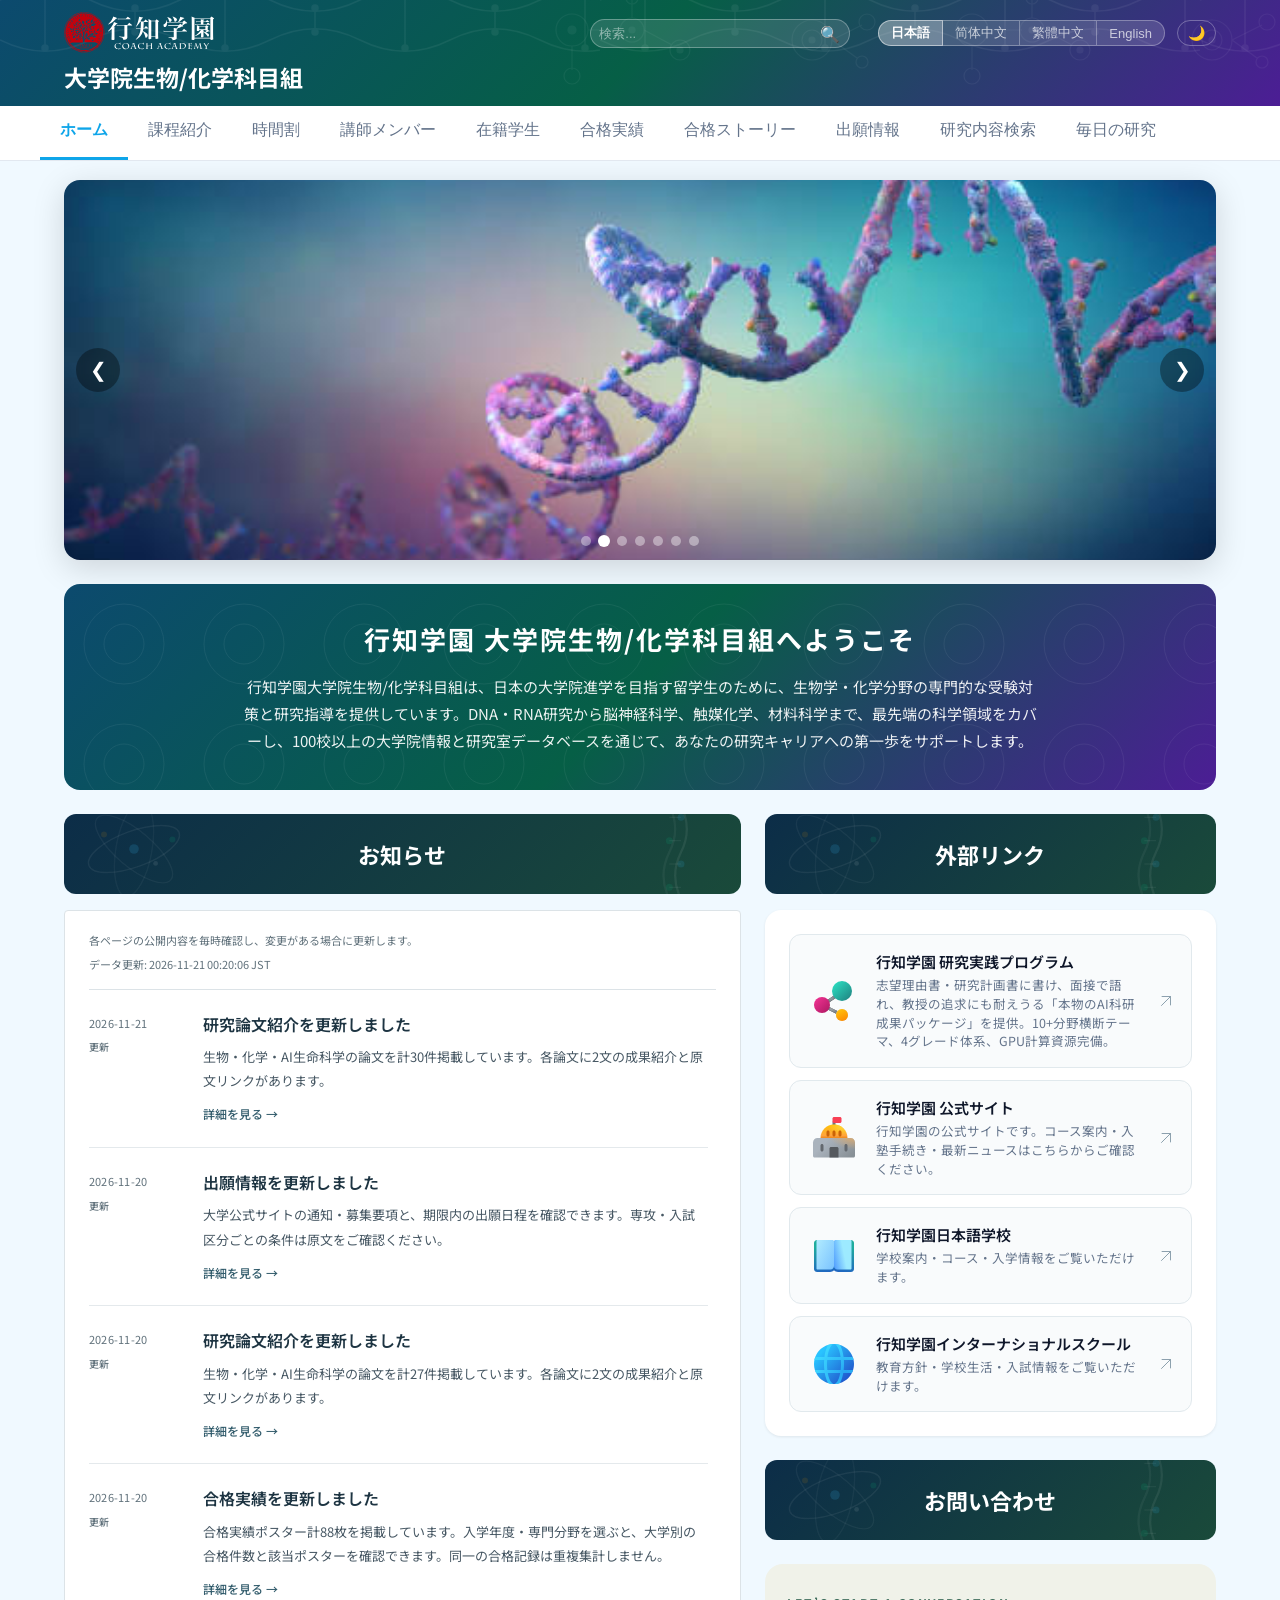
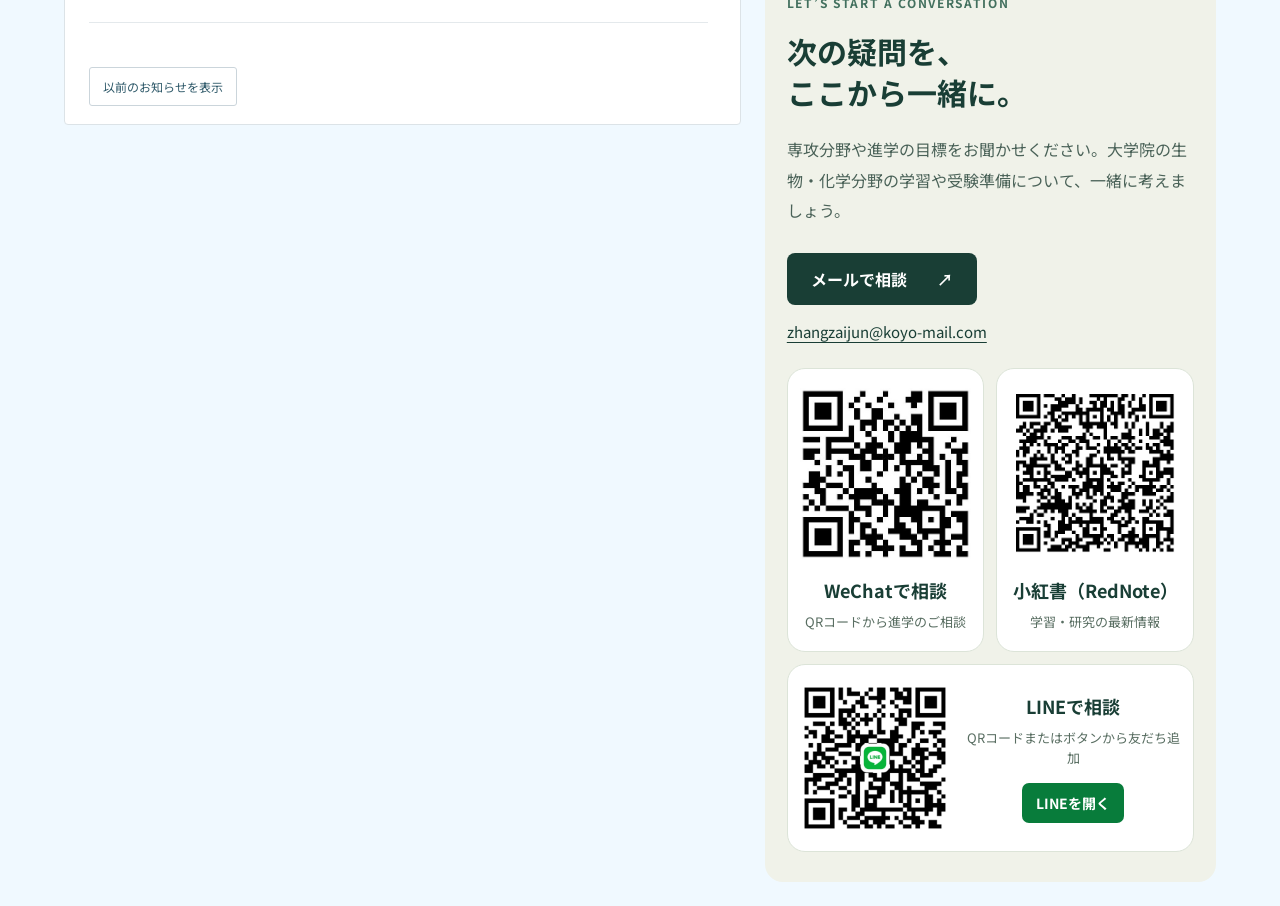
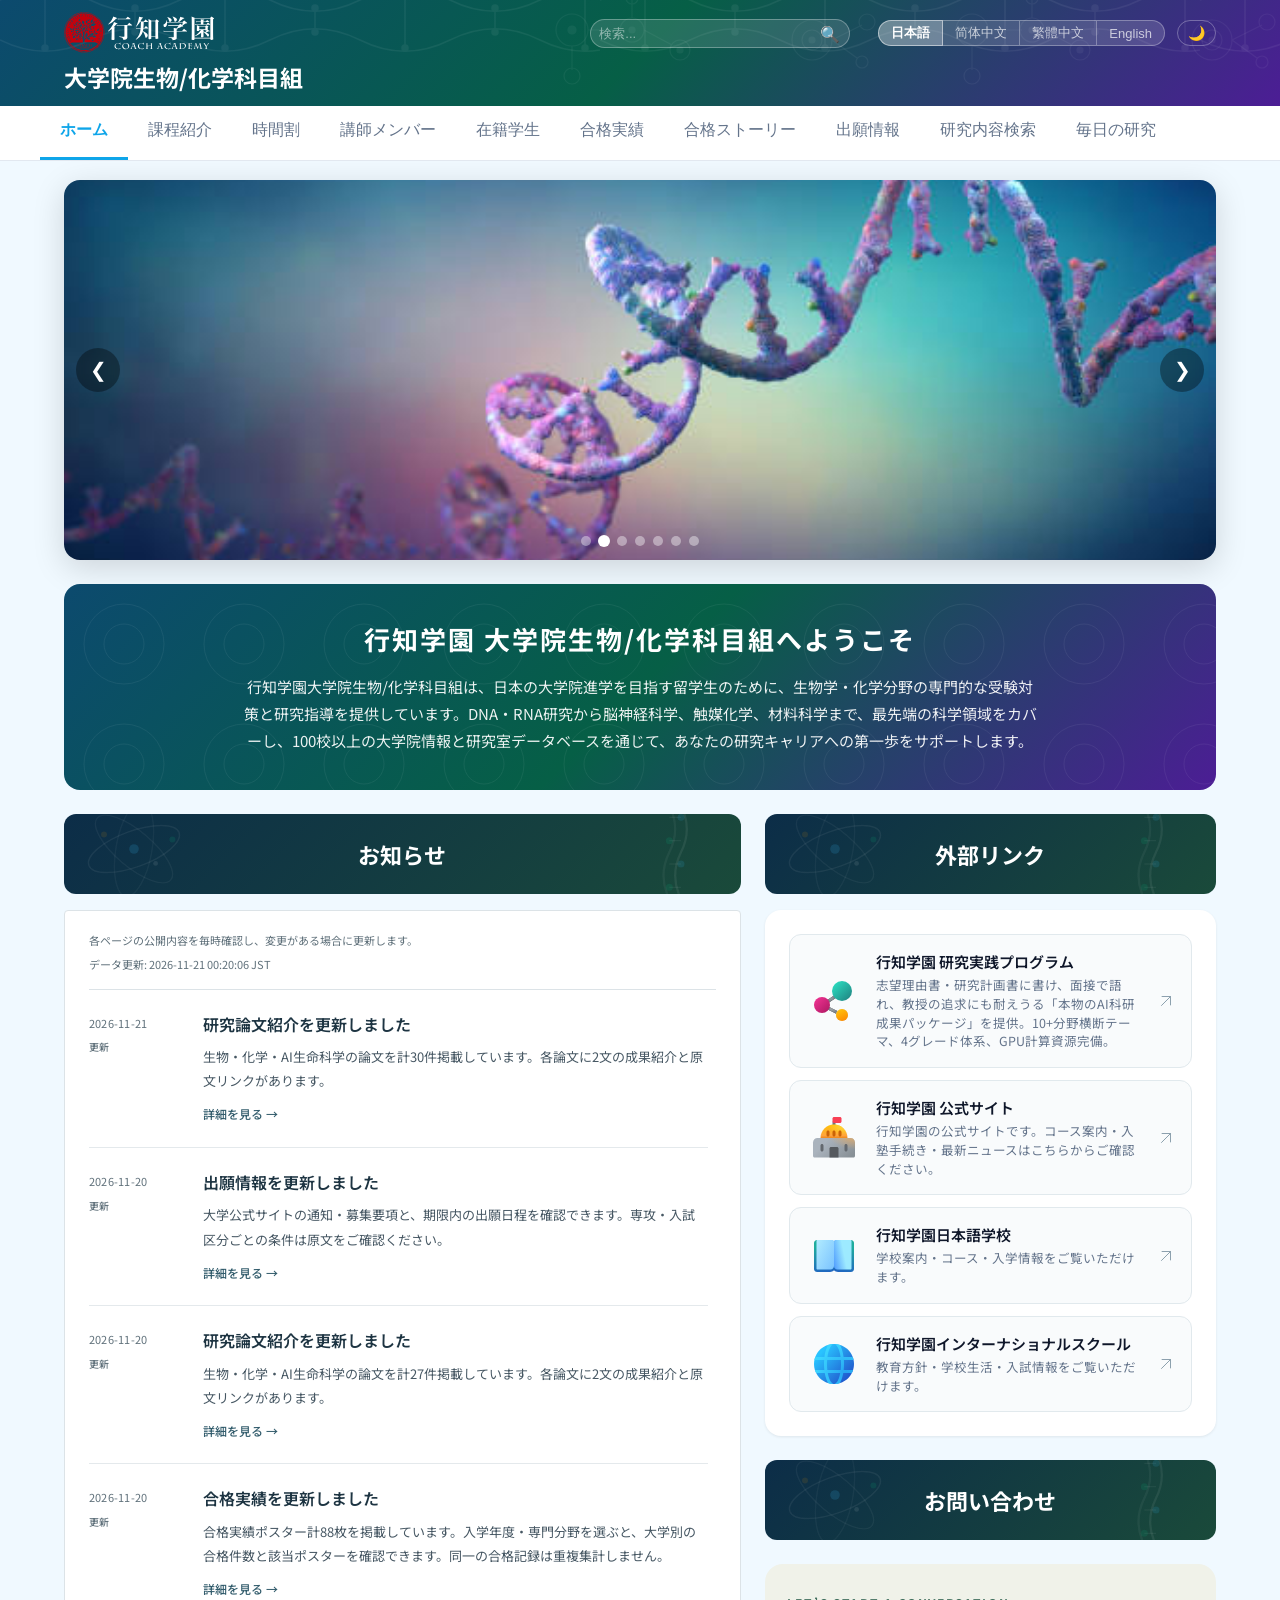
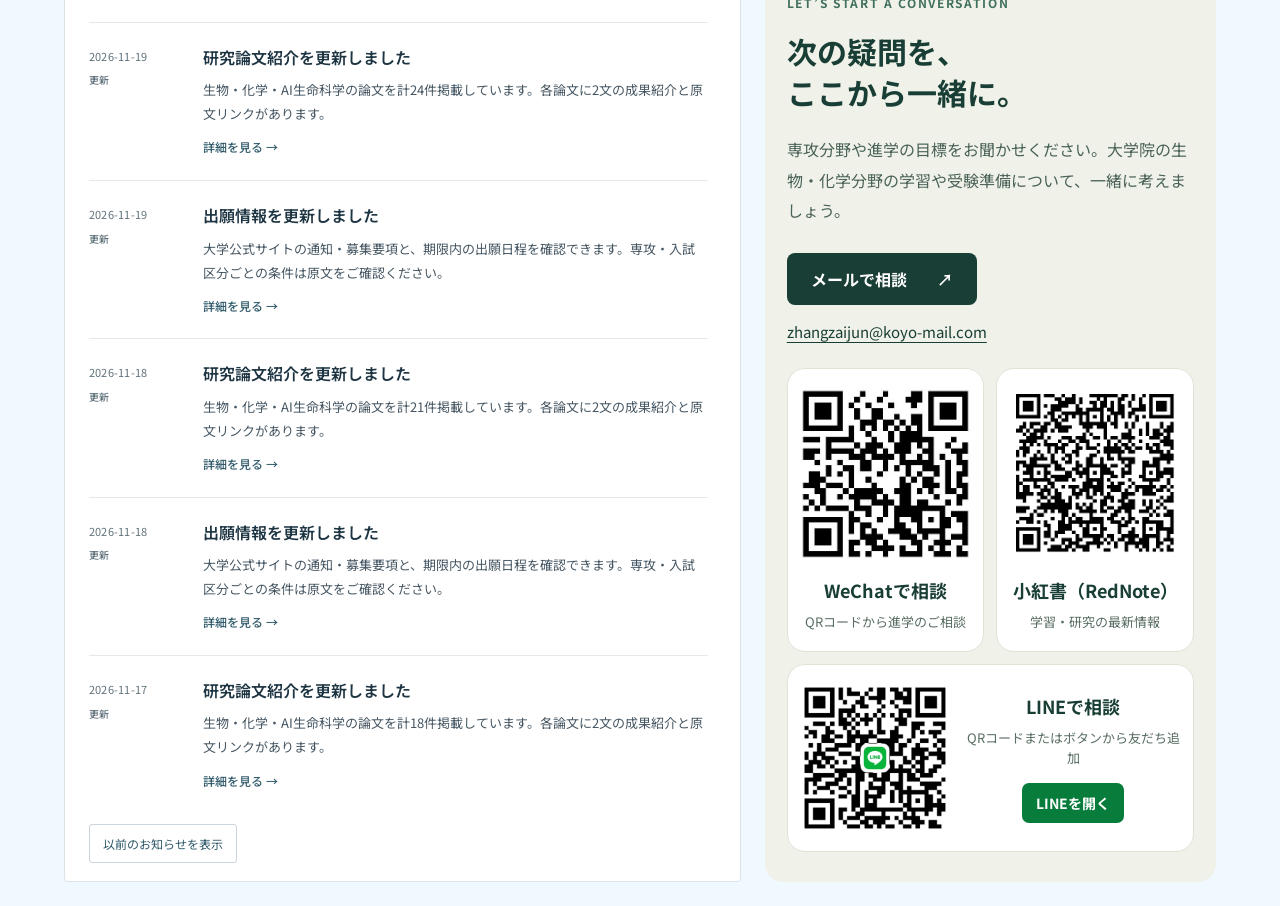
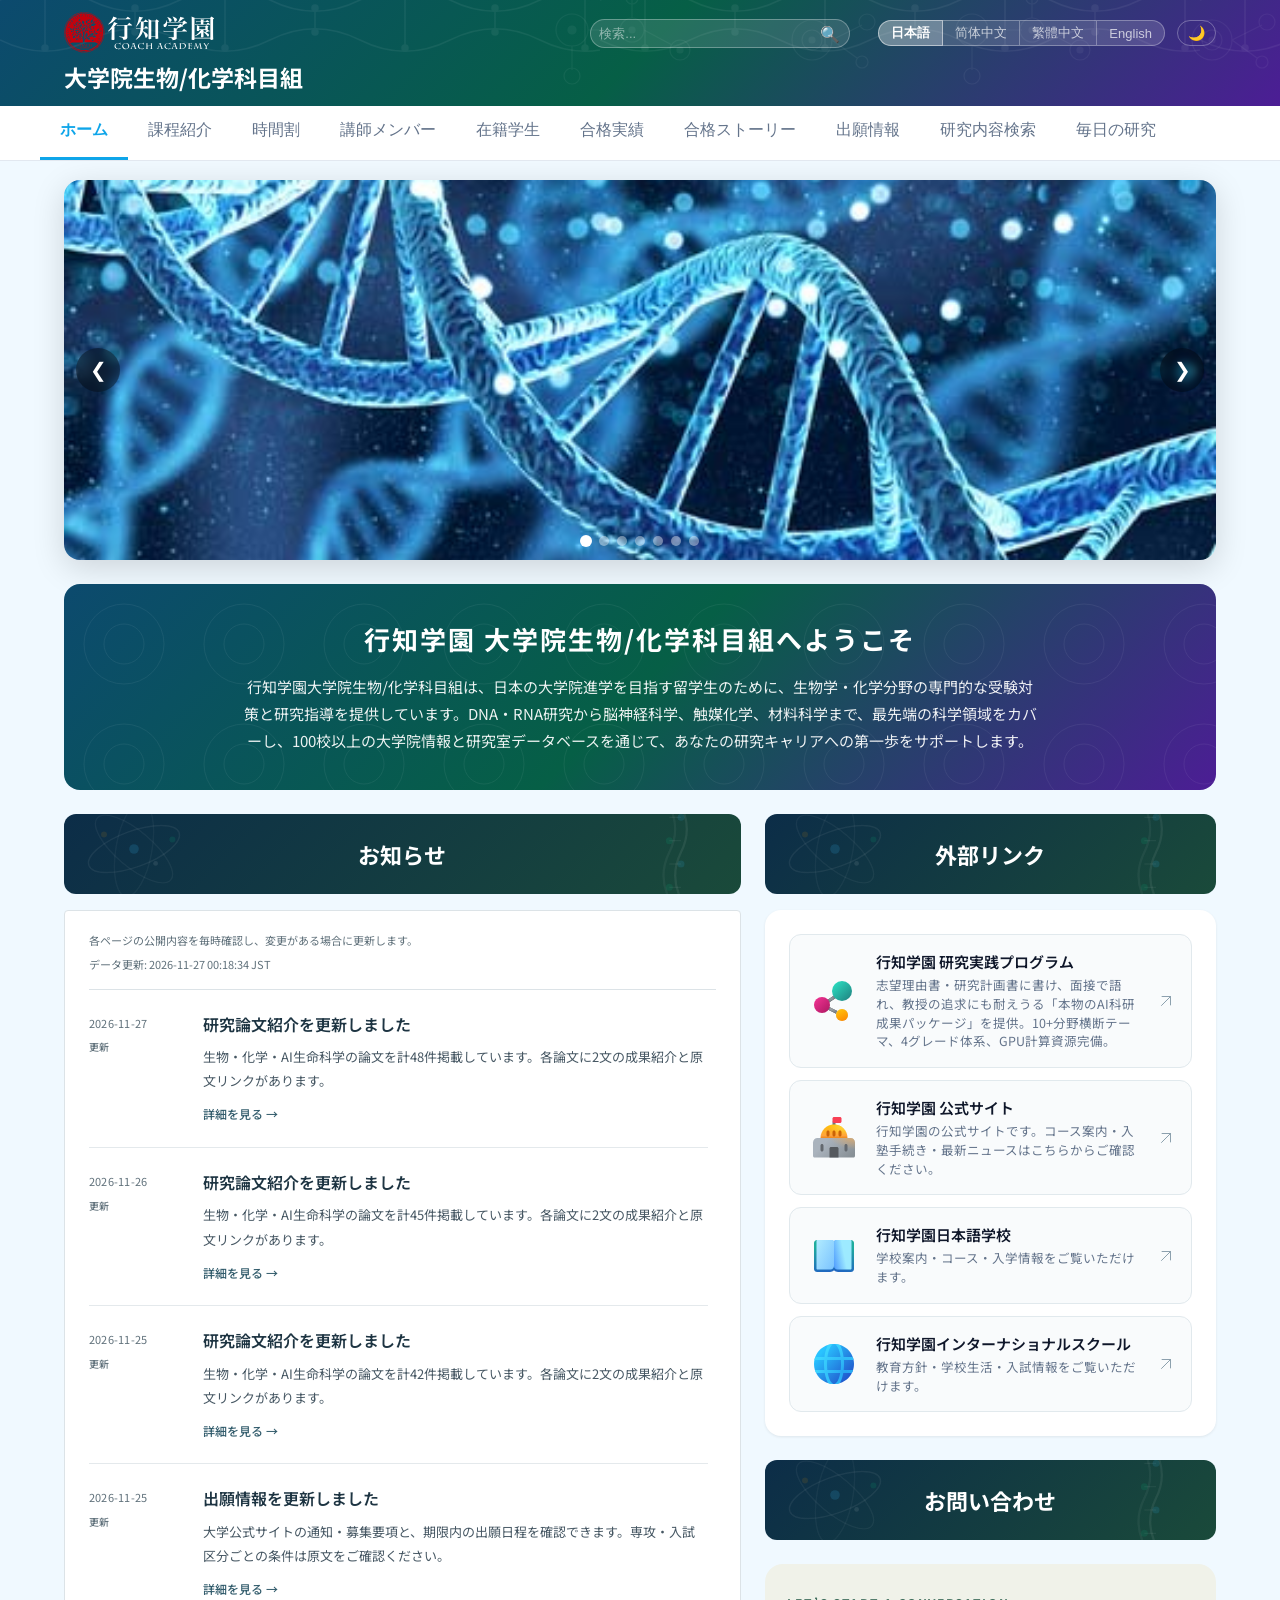
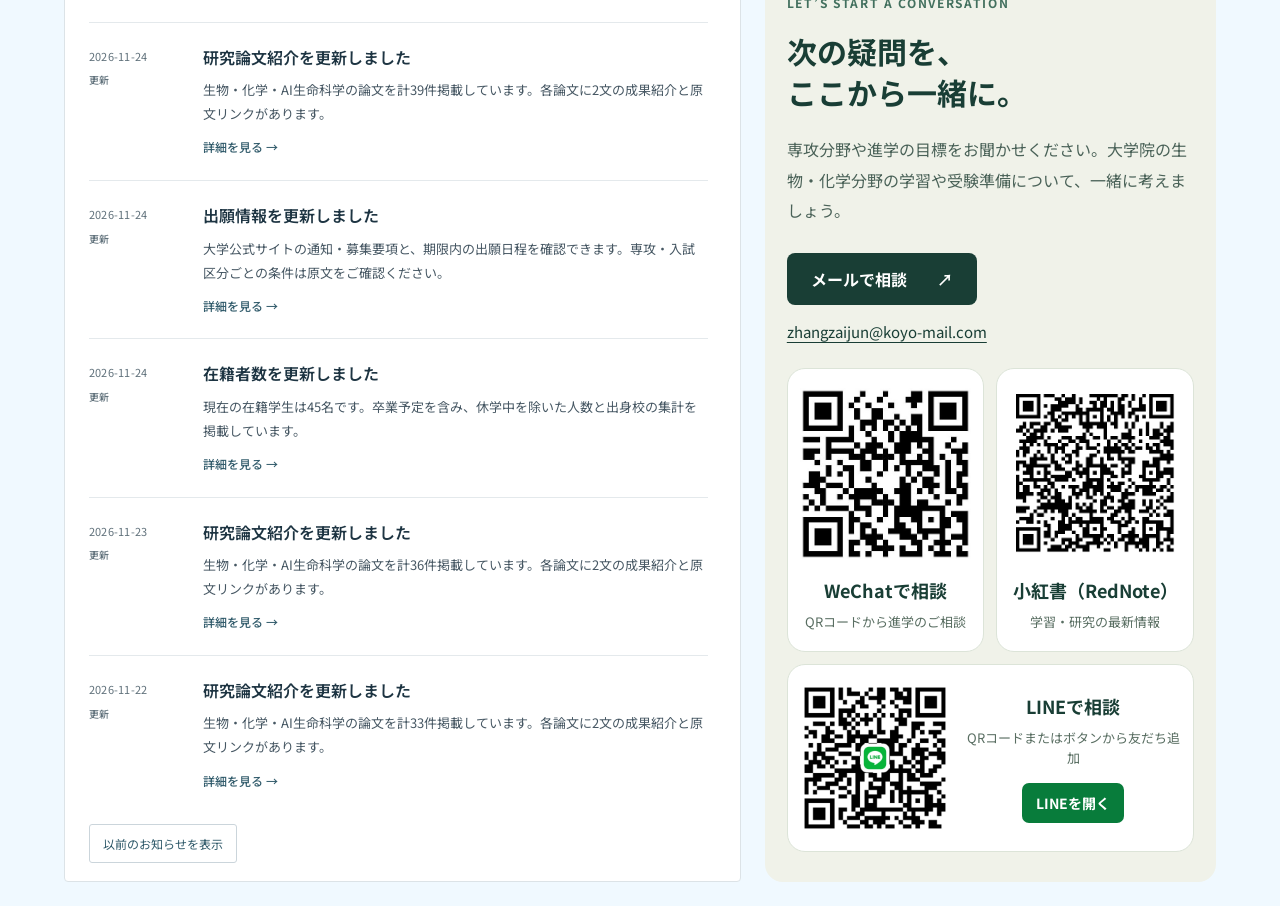
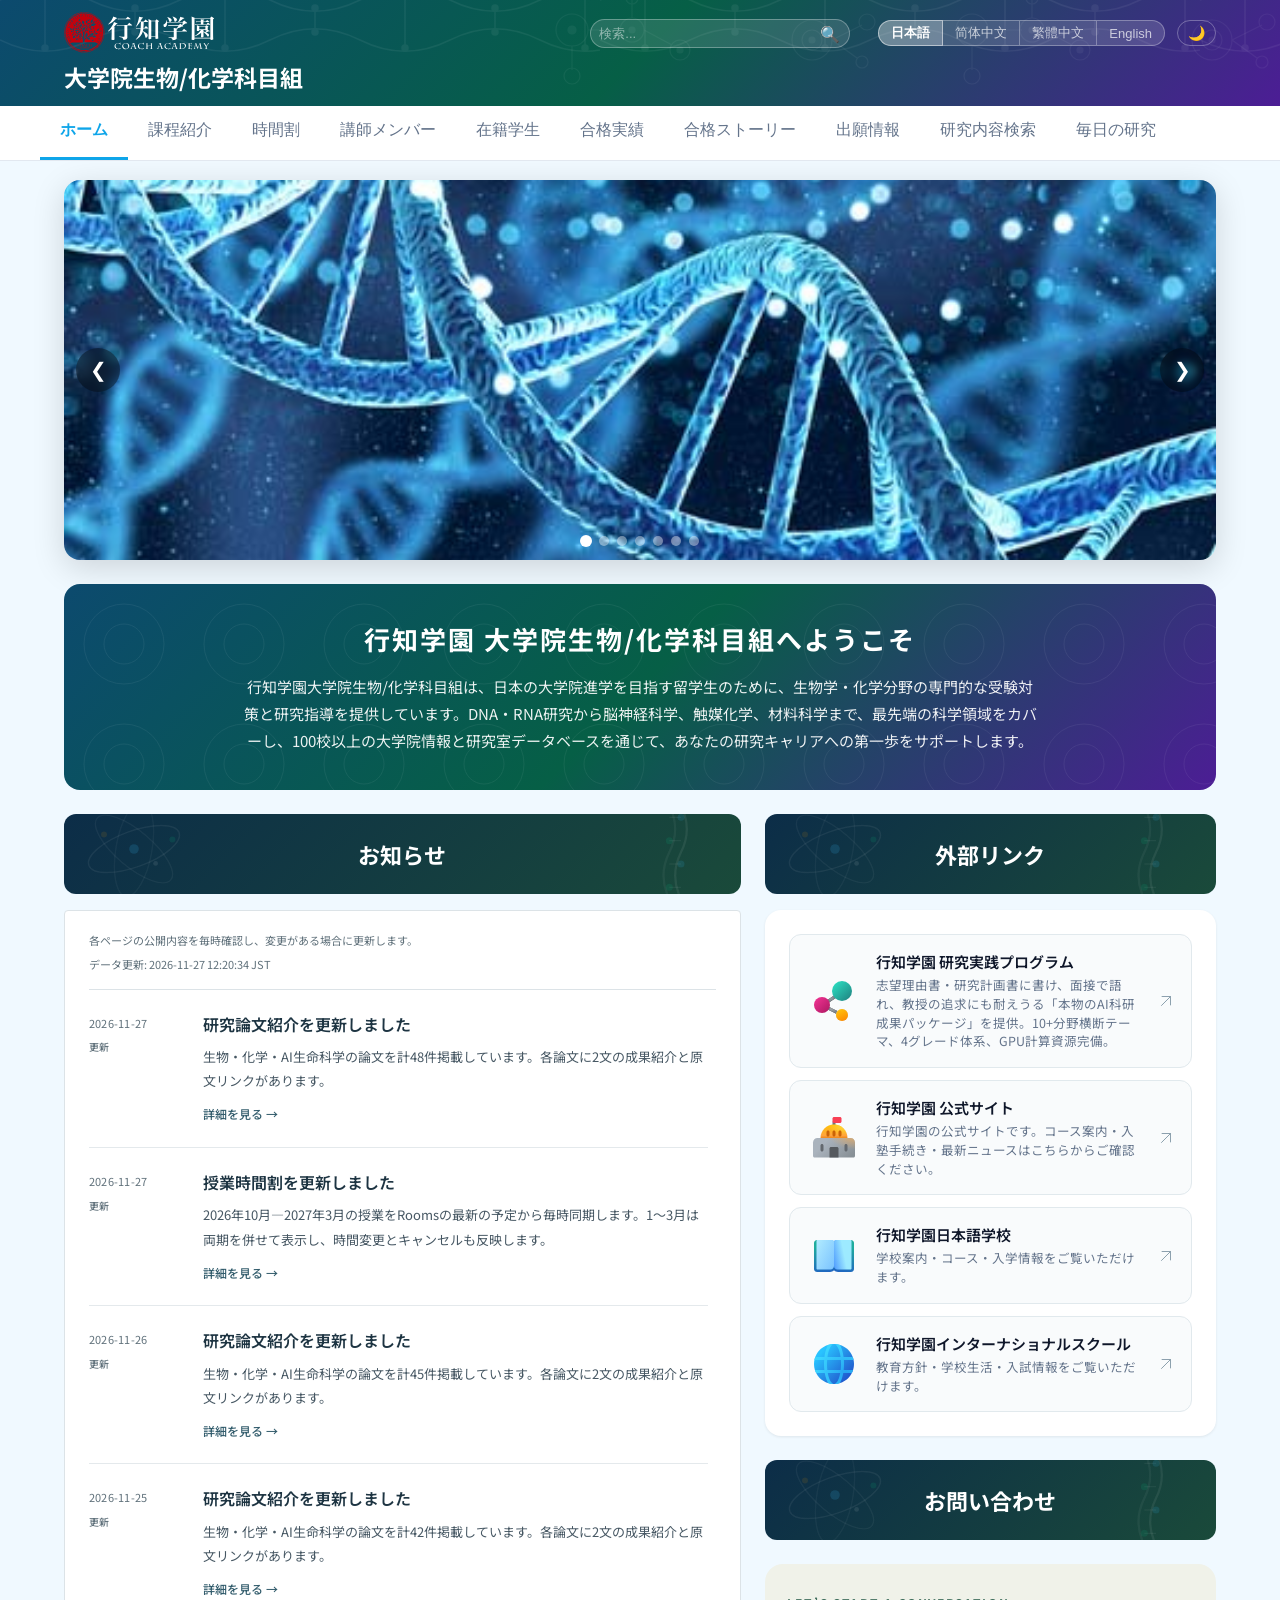
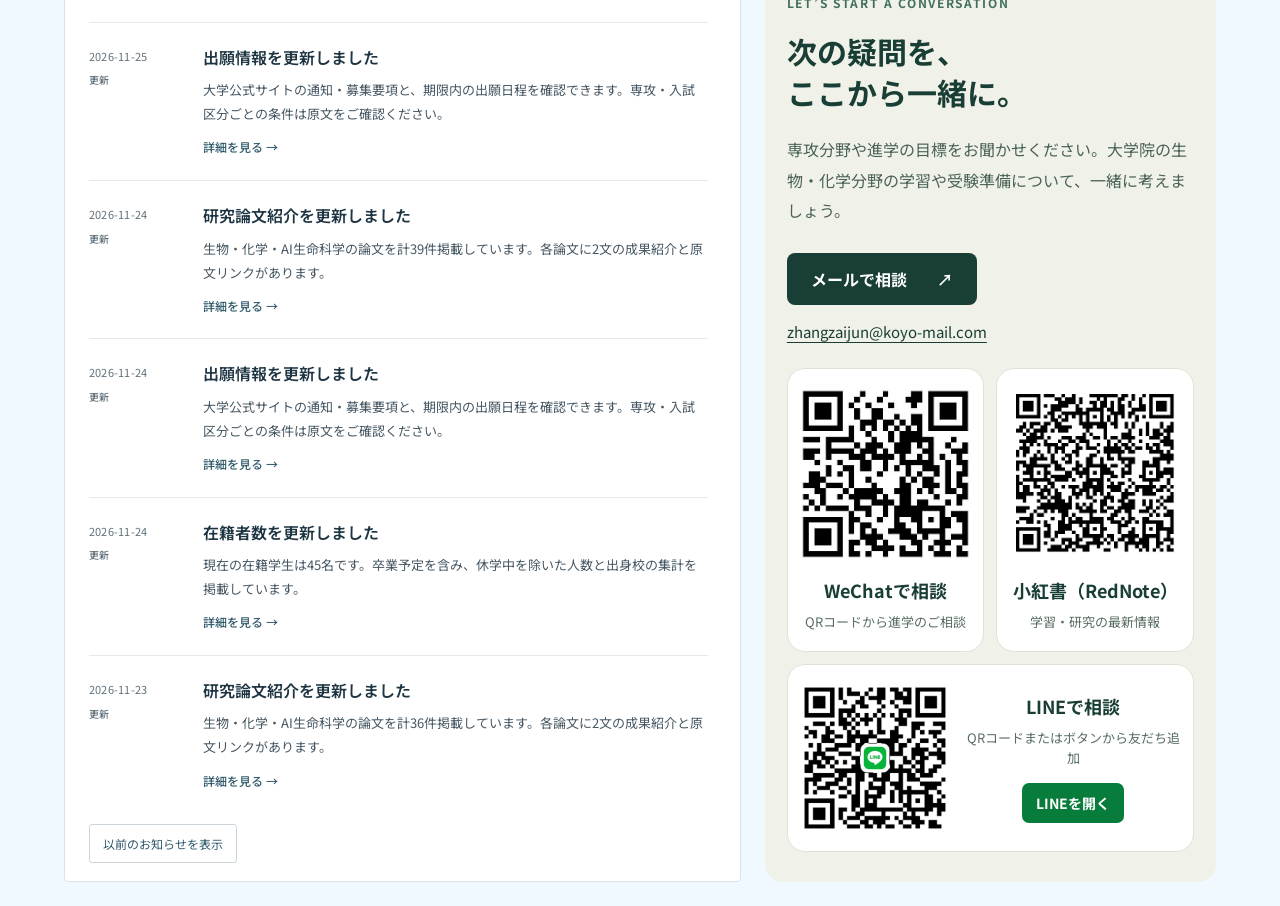
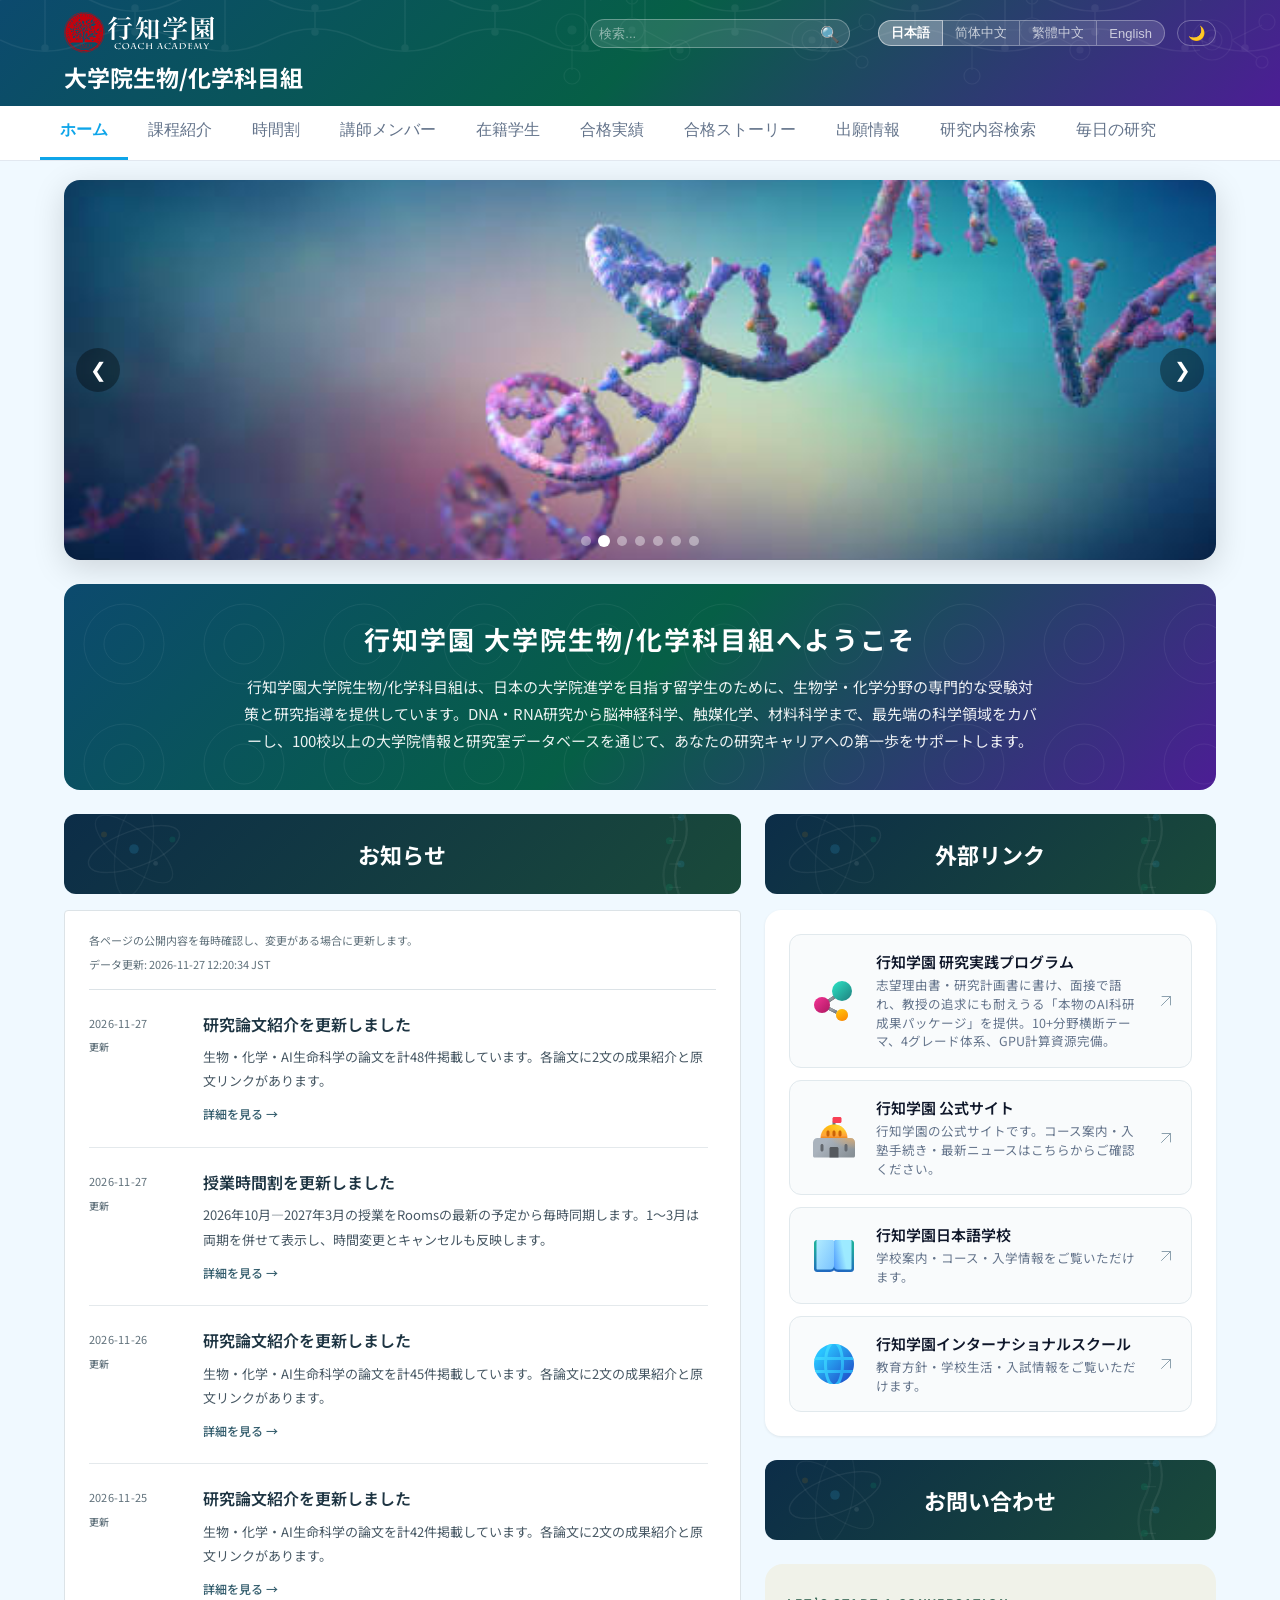
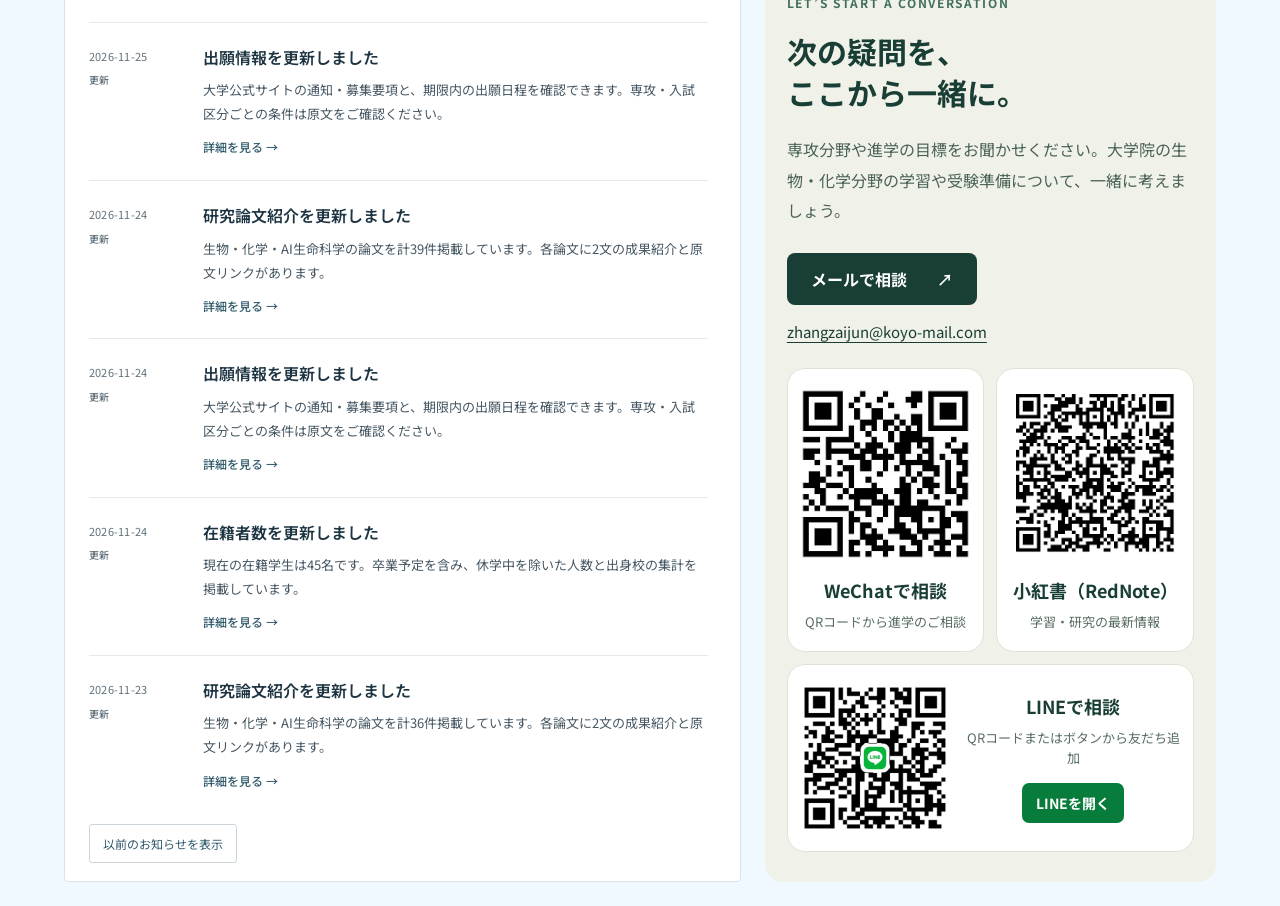
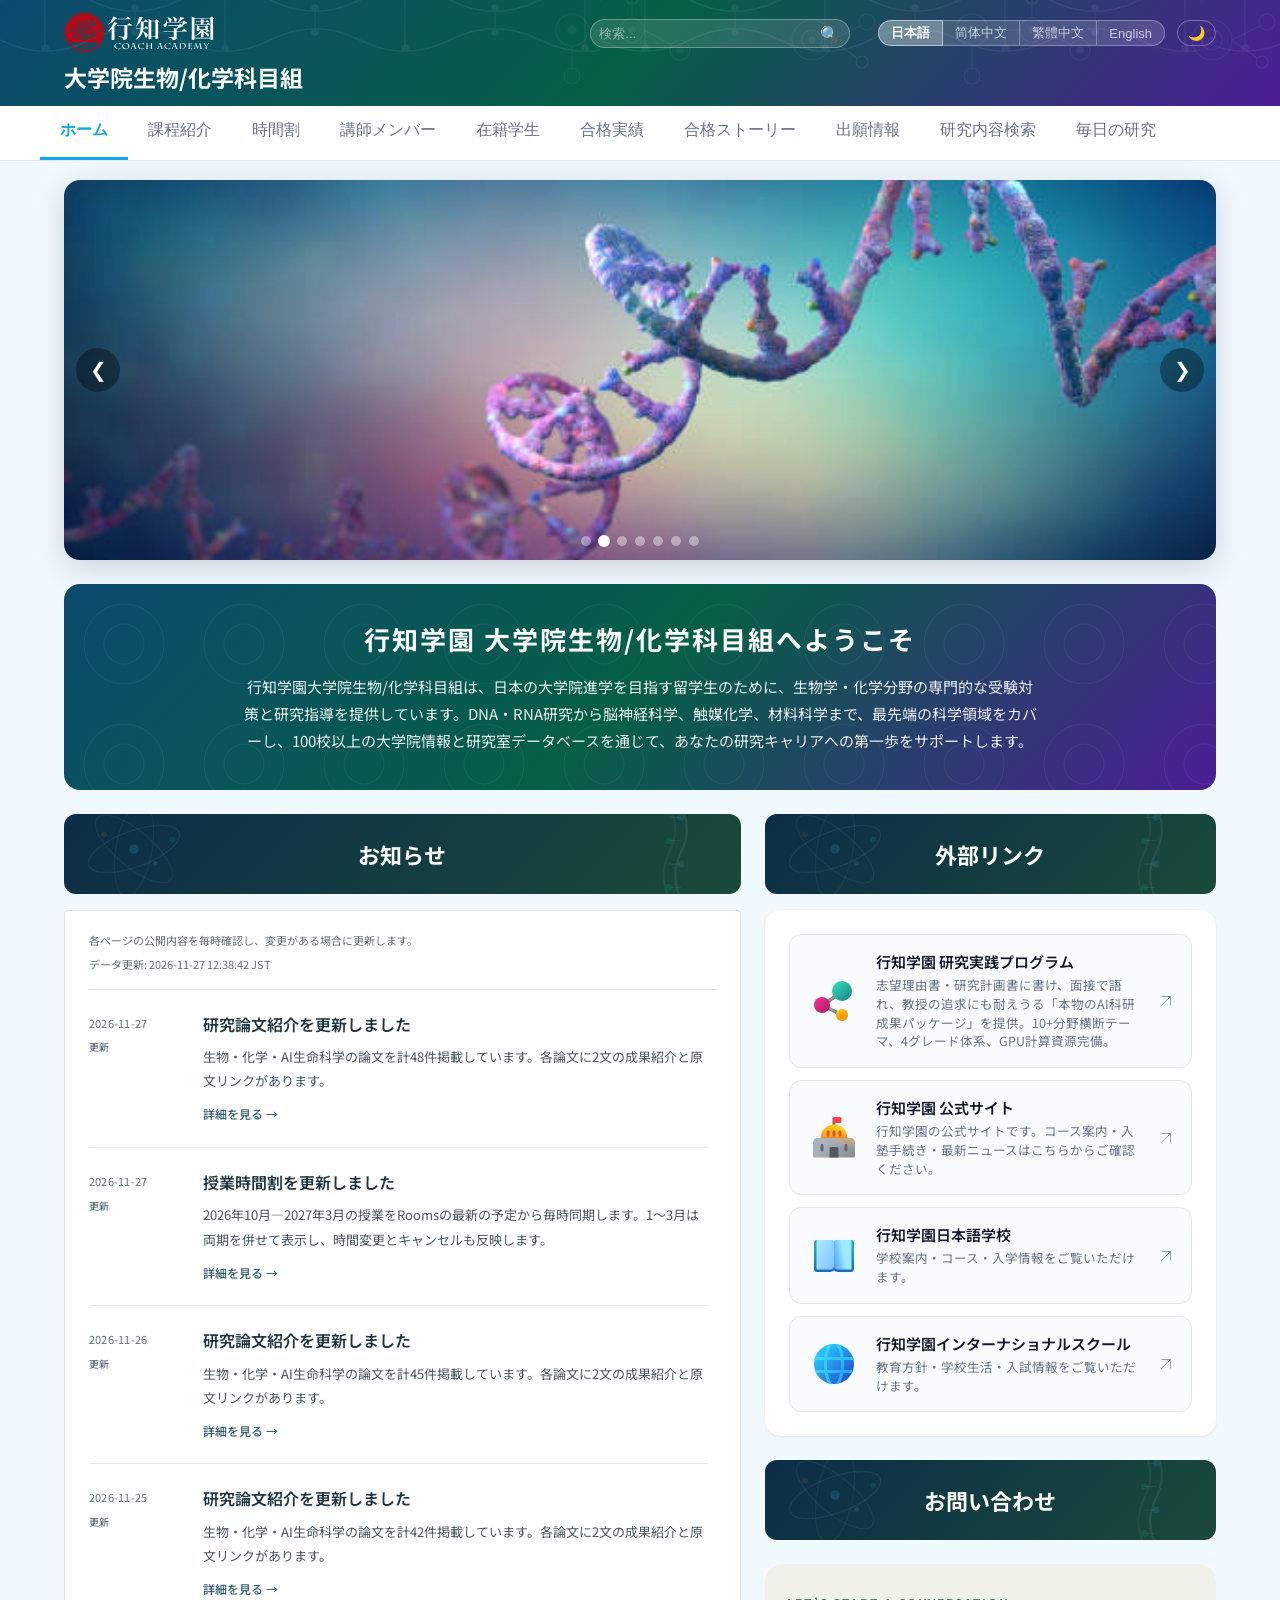
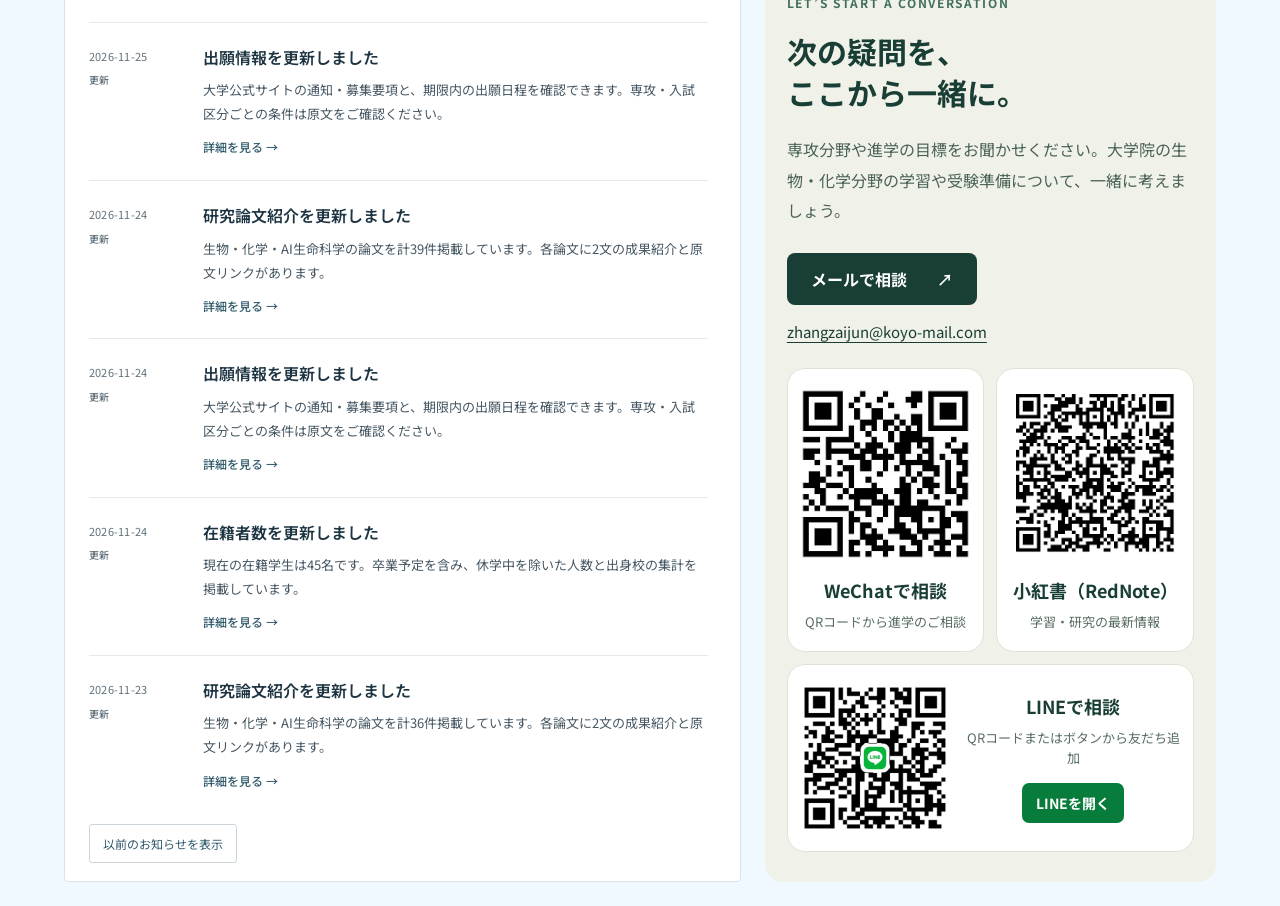
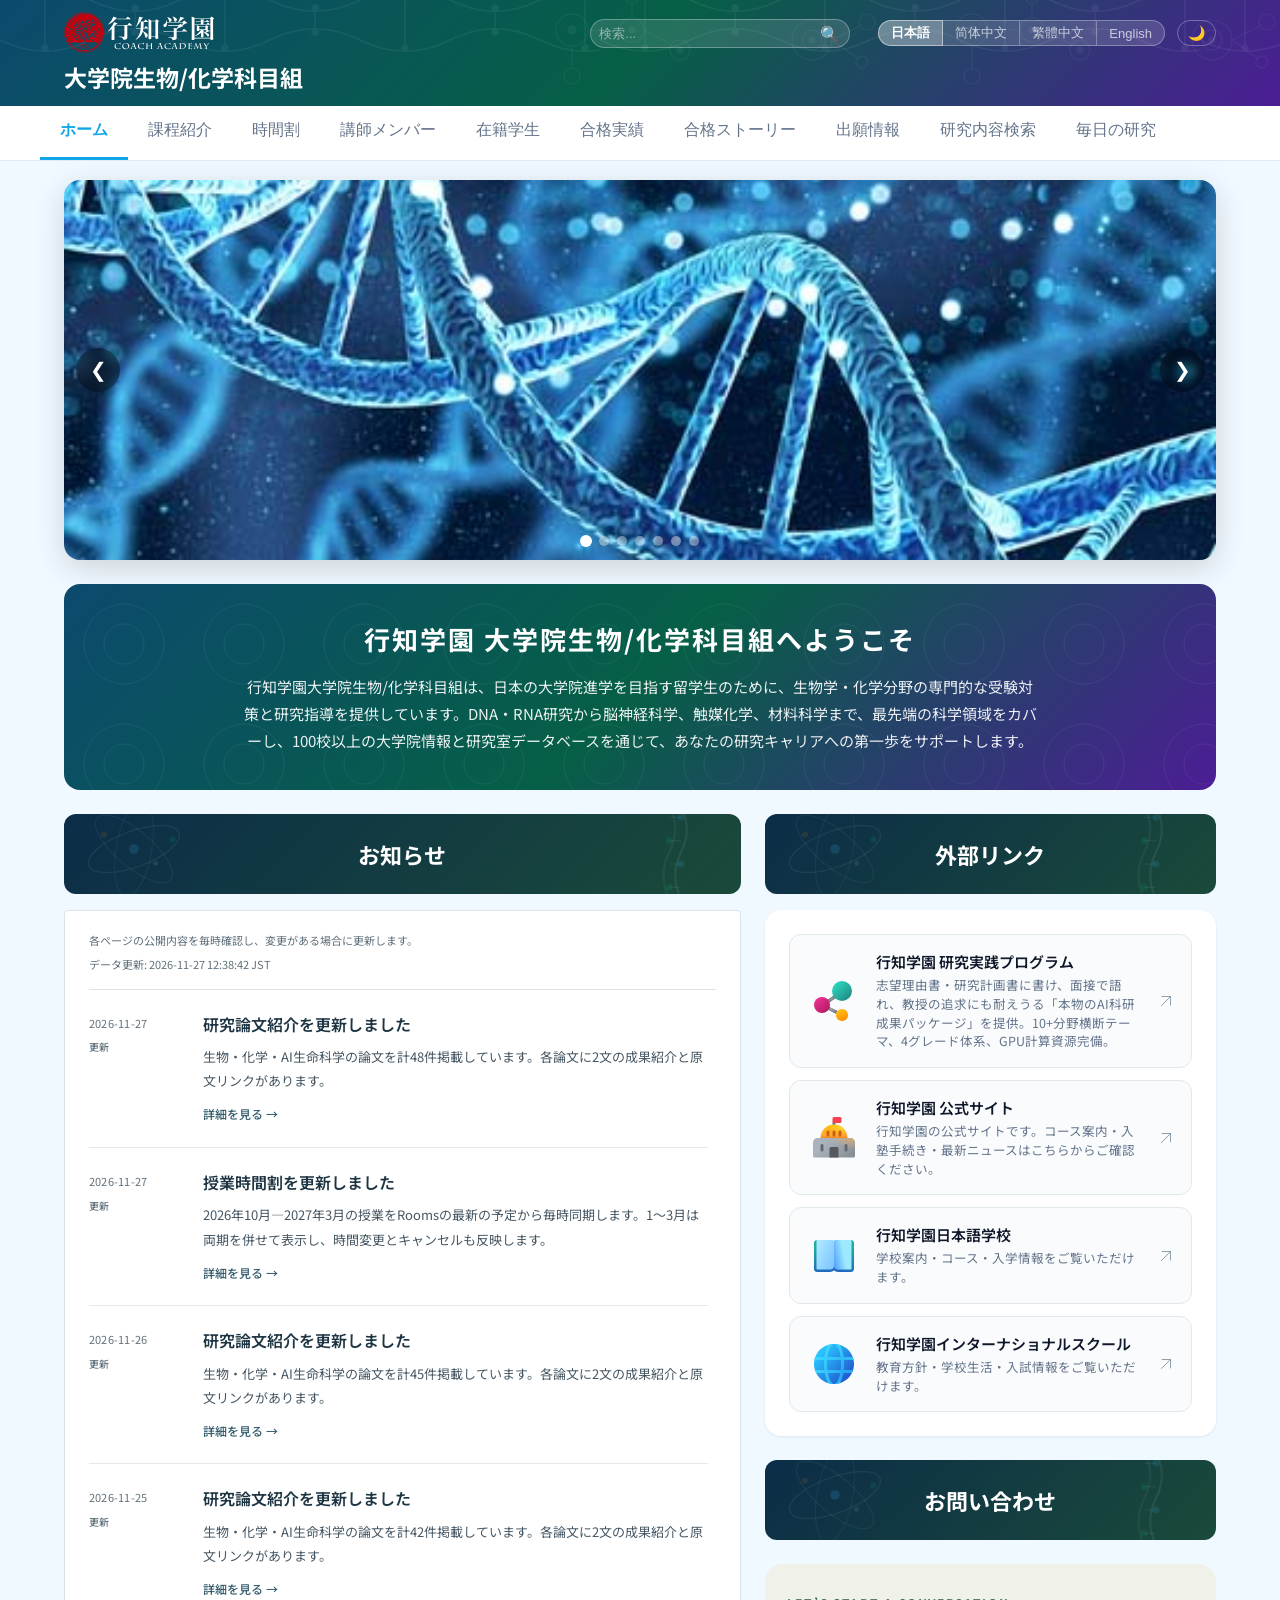
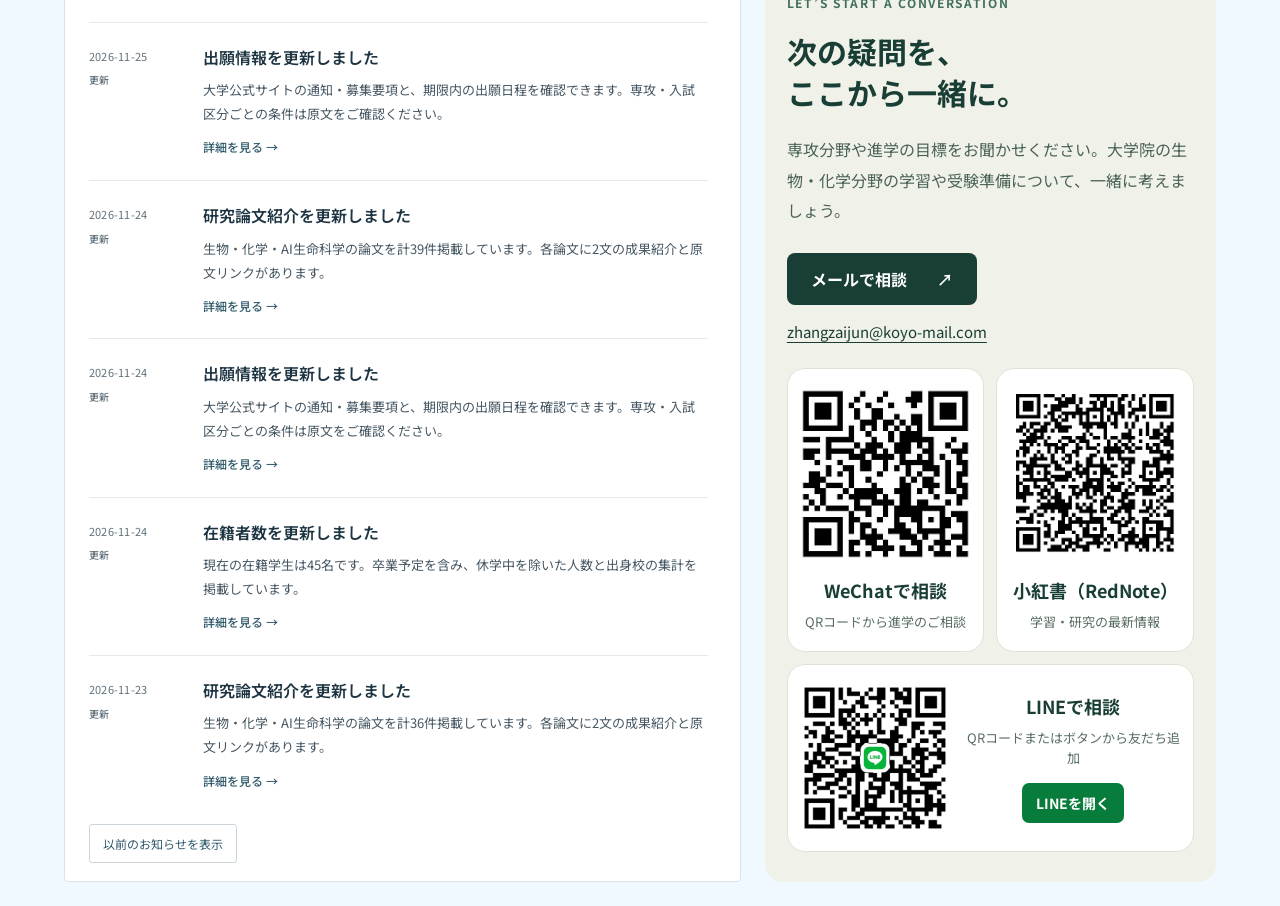
